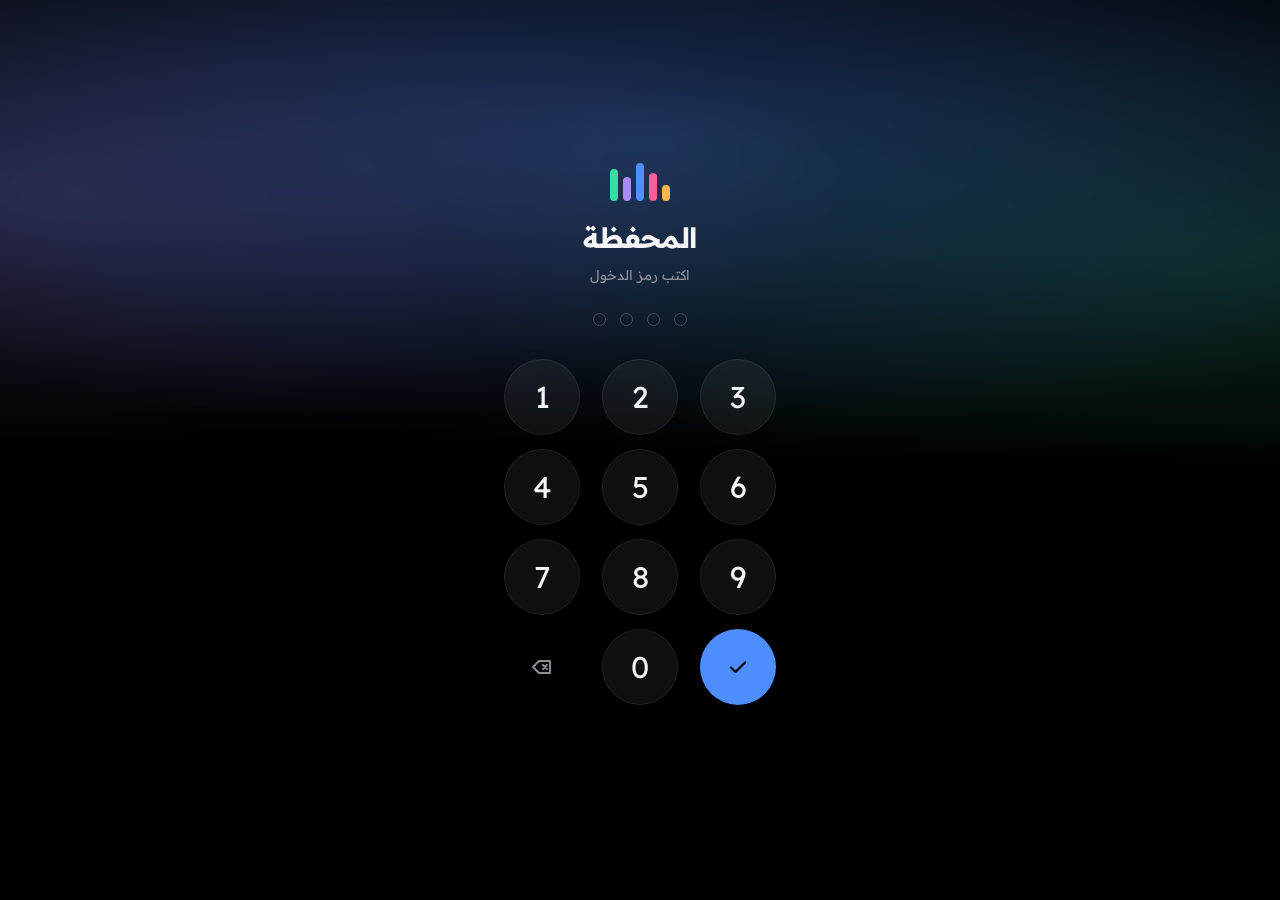
==== app.html @ b7cc4525 "Add files via upload" ====
<!DOCTYPE html>
<html lang="ar" dir="rtl"><head><meta charset="utf-8"><meta name="referrer" content="no-referrer"><meta name="robots" content="noindex,nofollow"><!-- المحفظة v23.81 · الفتح السريع — الملف ده بيتعمل لوحده من WebApp.html -->
<script src="config.js"></script>
<script>
/* المحفظة — الفتح السريع (v23.81): الواجهة شغالة من صفحة الموبايل نفسها، والكلام مع Apps Script بقى طلبات POST للباب الجديد
   • google.script.run هنا = نفس الشكل اللي التطبيق بينادي بيه، بس الطلب بيروح لـ /exec ومعاه مفتاح الموبايل + تذكرة (أو الرمز عند الفتح)
   • الرمز بيتبعت مع bootstrap ومع كل فتح للقفل → تذكرة 12 ساعة في الذاكرة بس · المفتاح محفوظ في صفحة الموبايل (wallet.owner.kv)
   • الموبايل اتلغى ربطه / اتقفل / مفيش رمز → صفحة الموبايل بترجع للطريقة العادية (صفحة جوجل) */
(function () {
  'use strict';
  var EXEC = String(window.WALLET_EXEC || '').trim(), KEY = '';
  try { var kv = JSON.parse(localStorage.getItem('wallet.owner.kv') || '{}') || {}, dv = String(kv.dev || ''), ix = dv.indexOf('.'); KEY = ix > 0 ? dv.slice(ix + 1) : ''; } catch (e) {}
  // الصفحة دي بتشتغل لوحدها أو جوّه صفحة الموبايل بتاعتنا بس — جوّه صفحة حد تاني: مابتشتغلش
  try { if (window.top !== window && window.top.location.origin !== location.origin) throw 0; } catch (e) { try { window.stop(); } catch (x) {} location.replace('about:blank'); return; }
  var X = window.MOBX = { v: 1, exec: EXEC, tok: '', left: null }, gate = null, pp = '';
  window.HASPIN = true; window.MOB = { o: location.origin };
  // أي عطل في الطريق (نت · مهلة · رد مش مفهوم) = «النت فصل» عند التطبيق — بيعيد المحاولة بنفس رقم العملية (السيرفر مابيسجلهاش مرتين)
  function netErr() { return new Error('NetworkError: Failed to fetch'); }
  function tokOk() { var t = X.tok, i = t.indexOf('.'); return i > 0 && parseInt(t.slice(0, i), 36) > Date.now() + 30000; }
  function post(body, cb) {
    body.api = 1; body.dev = KEY;
    var ac = window.AbortController ? new AbortController() : null, done = 0, tm = setTimeout(function () { if (ac) try { ac.abort(); } catch (e) {} fin(null, netErr()); }, 150000);
    function fin(j, e) { if (done) return; done = 1; clearTimeout(tm); cb(j, e); }
    try {
      fetch(EXEC, { method: 'POST', headers: { 'Content-Type': 'text/plain;charset=utf-8' }, body: JSON.stringify(body), redirect: 'follow', credentials: 'omit', cache: 'no-store', signal: ac ? ac.signal : undefined })
        .then(function (r) { return r.text(); })
        .then(function (t) { var j = null; try { j = JSON.parse(t); } catch (e) {} if (j && typeof j === 'object') fin(j); else fin(null, netErr()); }, function () { fin(null, netErr()); });
    } catch (e) { fin(null, netErr()); }
  }
  function lockMsg(t) { var m = document.getElementById('lockMsg'); if (m) m.textContent = t; }
  // الربط اتلغى / الجهاز اتقفل / الرمز اتشال → الطريقة العادية (ومنها تربط تاني)
  function dead(j) { X.tok = ''; pp = ''; try { window.top.postMessage({ wp: 1, t: 'old', msg: String(j && j.msg || '') }, location.origin); } catch (e) {} }
  // التذكرة مابقتش مقبولة (الرمز اتغير من جهاز تاني) → القفل، والرمز يتأكد من السيرفر
  function auth(msg) { X.tok = ''; pp = ''; try { if (typeof window.b59Lock === 'function' && window.S) window.b59Lock(null, function () { lockMsg(msg || 'اكتب رمز الدخول'); }); } catch (e) {} }
  function login(pin) {
    pin = String(pin == null ? '' : pin); if (!pin) return Promise.resolve(); pp = pin;
    var p = new Promise(function (res) {
      post({ pin: pin }, function (j) {
        if (gate === p) gate = null;
        if (j && j.ok && j.tok) { X.tok = j.tok; pp = ''; }
        else if (j && j.code === 'PIN') auth('الرمز اتغير — اكتب الرمز الجديد');
        else if (j && (j.code === 'DEV' || j.code === 'LOCK' || j.code === 'NOPIN')) dead(j);
        res();   // مفيش نت: الرمز بيفضل في الذاكرة ونجرّب تاني مع أول طلب أو لما النت يرجع
      });
    });
    gate = p; return p;
  }
  X.login = login;
  function send(fn, args, ok0, fail0, again) {
    var ok = function (r) { setTimeout(function () { if (ok0) ok0(r); }, 0); }, fail = function (e) { setTimeout(function () { if (fail0) fail0(e); }, 0); };
    if (again) { ok = ok0; fail = fail0; }
    if (fn === 'prewarm' && !tokOk()) { post({ a: 'warm' }, function (j) { if (j && !j.ok && (j.code === 'DEV' || j.code === 'LOCK' || j.code === 'NOPIN')) dead(j); ok({ ok: true }); }); return; }   // وانت بتكتب الرمز: السيرفر بيجهّز (من غير ما يرجّع بيانات)
    var body = { fn: fn, args: args }, boot = fn === 'bootstrap', rel = null, gp = null;
    if (boot) {
      var pin = String(args[0] == null ? '' : args[0]); if (!pin) { ok({ ok: false, locked: true }); return; }
      body.pin = pin; gp = new Promise(function (res) { rel = res; }); gate = gp;
    } else if (!tokOk()) {
      if (gate && !again) { gate.then(function () { send(fn, args, ok, fail, 1); }); return; }        // الدخول لسه رايح — استنى تذكرته
      if (pp && !again) { login(pp).then(function () { send(fn, args, ok, fail, 1); }); return; }     // دخول ماكملش (نت) — نجرّبه تاني الأول
      fail(netErr()); return;
    } else body.tok = X.tok;
    post(body, function (j, err) {
      if (j && j.tok) X.tok = j.tok;
      if (boot) { if (gate === gp) gate = null; if (j && j.ok) pp = ''; rel(); }
      if (!j) { fail(err || netErr()); return; }
      if (j.ok) { ok(j.r === undefined ? null : j.r); return; }
      var c = j.code, m = String(j.msg || '');
      if (c === 'PIN') {
        X.left = j.left; ok({ ok: false, locked: true });
        if (j.left <= 2) setTimeout(function () { lockMsg('الرمز غلط — فاضل ' + (j.left === 1 ? 'محاولة واحدة' : 'محاولتين') + ' وبعدها الموبايل ده يتقفل'); }, 30);
        return;
      }
      if (c === 'AUTH') {
        if (pp && !again) { X.tok = ''; login(pp).then(function () { send(fn, args, ok, fail, 1); }); return; }
        fail(new Error(m || 'اكتب رمز الدخول')); auth(m); return;
      }
      if (c === 'DEV' || c === 'LOCK' || c === 'NOPIN') { if (boot) ok({ ok: false, msg: m }); else fail(new Error(m)); dead(j); return; }
      fail(new Error(m || 'خطأ'));   // FN · EXC
    });
  }
  window.addEventListener('online', function () { if (pp && !gate && !tokOk()) login(pp); });
  function runner() {
    var s = null, f = null, o;
    o = new Proxy({}, { get: function (t, k) {
      if (k === 'withSuccessHandler') return function (h) { s = h; return o; };
      if (k === 'withFailureHandler') return function (h) { f = h; return o; };
      if (k === 'withUserObject') return function () { return o; };
      if (typeof k !== 'string') return undefined;
      return function () { send(k, Array.prototype.slice.call(arguments), s, f); };
    } });
    return o;
  }
  var nop = function () {};
  window.google = { script: { url: { getLocation: function (cb) { try { cb({ parameter: {}, parameters: {}, hash: '' }); } catch (e) {} } }, host: { close: nop, setHeight: nop, setWidth: nop }, history: { push: nop, replace: nop, setChangeHandler: nop } } };
  Object.defineProperty(window.google.script, 'run', { get: runner });
})();
</script>
<meta name="viewport" content="width=device-width,initial-scale=1,viewport-fit=cover,user-scalable=no"><meta name="apple-mobile-web-app-capable" content="yes"><meta name="theme-color" content="#000000"><link rel="preconnect" href="https://fonts.googleapis.com"><link rel="preconnect" href="https://fonts.gstatic.com" crossorigin><link rel="stylesheet" href="https://fonts.googleapis.com/css2?family=Readex+Pro:wght@300;400;500;600;700&display=swap"><script>/* ✔ v23.37: الغامق أساسي — الفاتح بس لو اخترته */(function(){var t="dark";try{if(localStorage.getItem("theme")==="light")t="light";}catch(e){}document.documentElement.setAttribute("data-t",t);})();</script>
<title>المحفظة</title>
<style>
:root{--bg:#f3f4f8;--card:#fff;--txt:#111827;--txt2:#6b7280;--sep:#e5e7eb;--field:#f9fafb;--fb:#e5e7eb;--pri:#4f46e5;--pri2:#7c3aed;--pri-bg:#eef2ff;--green:#16a34a;--green-bg:#ecfdf5;--red:#dc2626;--red-bg:#fef2f2;--amber:#d97706;--amber-bg:#fffbeb;--blue:#2563eb;--blue-bg:#eff6ff;--teal:#0d9488;--teal-bg:#f0fdfa;--sh:0 6px 20px rgba(17,24,39,.06);--r:18px}
@media(prefers-color-scheme:dark){:root:not([data-t=light]){--bg:#0f1117;--card:#181b25;--txt:#f3f4f6;--txt2:#9ca3af;--sep:#262a36;--field:#1f2330;--fb:#2b3040;--pri-bg:#23244a;--green-bg:#0f2a1e;--red-bg:#2d1518;--amber-bg:#2b2211;--blue-bg:#122036;--teal-bg:#0f2a27;--sh:0 8px 24px rgba(0,0,0,.35)}}
:root[data-t=dark]{--bg:#0f1117;--card:#181b25;--txt:#f3f4f6;--txt2:#9ca3af;--sep:#262a36;--field:#1f2330;--fb:#2b3040;--pri-bg:#23244a;--green-bg:#0f2a1e;--red-bg:#2d1518;--amber-bg:#2b2211;--blue-bg:#122036;--teal-bg:#0f2a27;--sh:0 8px 24px rgba(0,0,0,.35)}
*{box-sizing:border-box;-webkit-tap-highlight-color:transparent}
html,body{margin:0;background:var(--bg);color:var(--txt);font-family:-apple-system,"SF Pro Text","Segoe UI","Noto Sans Arabic",Roboto,system-ui,sans-serif;font-size:15px;line-height:1.5}
body{padding-bottom:calc(84px + env(safe-area-inset-bottom))}
.hd{position:sticky;top:0;z-index:20;background:var(--bg);padding:calc(10px + env(safe-area-inset-top)) 16px 8px;display:flex;align-items:center;justify-content:space-between}
.hd h1{font-size:19px;margin:0;font-weight:800}
.hd .ic{width:38px;height:38px;border-radius:12px;background:var(--card);box-shadow:var(--sh);border:none;font-size:18px;display:flex;align-items:center;justify-content:center;color:var(--txt);position:relative}
.badge{position:absolute;top:-4px;left:-4px;background:var(--red);color:#fff;font-size:10px;font-weight:700;border-radius:9px;padding:1px 5px;min-width:16px;text-align:center}
.pg{display:none;padding:0 14px}.pg.on{display:block}
.card{background:var(--card);border-radius:var(--r);padding:14px;margin-bottom:12px;box-shadow:var(--sh)}
.ct{font-weight:800;font-size:14px;margin:0 0 10px;display:flex;align-items:center;justify-content:space-between;gap:8px}
.hero{background:linear-gradient(135deg,#4f46e5,#7c3aed 60%,#9333ea);color:#fff;border-radius:22px;padding:18px 16px;margin-bottom:12px;box-shadow:0 12px 30px rgba(79,70,229,.32);position:relative;overflow:hidden}
.hero:after{content:"";position:absolute;inset:auto -40px -60px auto;width:180px;height:180px;border-radius:50%;background:rgba(255,255,255,.08)}
.hero .l{font-size:12px;opacity:.85}.hero .v{font-size:30px;font-weight:900;letter-spacing:-.5px;direction:ltr;text-align:right;margin:2px 0 8px}
.hero .grid{display:grid;grid-template-columns:1fr 1fr;gap:8px}.hero .g{background:rgba(255,255,255,.14);border-radius:14px;padding:8px 10px}.hero .g b{display:block;font-size:15px;direction:ltr;text-align:right}
.hero.g2{background:linear-gradient(135deg,#0d9488,#0891b2)}.hero.g3{background:linear-gradient(135deg,#ea580c,#db2777)}.hero.g4{background:linear-gradient(135deg,#2563eb,#4f46e5)}
.stats{display:grid;grid-template-columns:1fr 1fr;gap:10px;margin-bottom:12px}.stats.c3{grid-template-columns:1fr 1fr 1fr}
.st{background:var(--card);border-radius:16px;padding:12px;box-shadow:var(--sh)}.st .l{font-size:11px;color:var(--txt2)}.st .v{font-size:18px;font-weight:800;direction:ltr;text-align:right;margin-top:2px}
.item{display:flex;align-items:center;gap:11px;padding:10px 0;border-bottom:1px solid var(--sep)}.item:last-child{border-bottom:none}
.ico{width:40px;height:40px;border-radius:13px;display:flex;align-items:center;justify-content:center;font-size:18px;flex:none;background:var(--field)}
.info{flex:1;min-width:0}.n{font-weight:700;font-size:14px;white-space:nowrap;overflow:hidden;text-overflow:ellipsis}.m{font-size:12px;color:var(--txt2);white-space:nowrap;overflow:hidden;text-overflow:ellipsis}
.amt{font-weight:800;direction:ltr;text-align:right;white-space:nowrap}.inc{color:var(--green)}.exp{color:var(--red)}.mut{color:var(--txt2)}
.chip{display:inline-flex;align-items:center;gap:4px;padding:5px 11px;border-radius:999px;background:var(--field);font-size:12.5px;font-weight:600;border:1.5px solid transparent;margin:0 0 6px 6px;cursor:pointer;color:var(--txt);white-space:nowrap}.chip.on{background:var(--pri-bg);border-color:var(--pri);color:var(--pri)}
.prog{height:9px;background:var(--field);border-radius:6px;overflow:hidden;margin:7px 0}.prog i{display:block;height:100%;background:linear-gradient(90deg,#4f46e5,#7c3aed);border-radius:6px;transition:width .4s}.prog i.r{background:linear-gradient(90deg,#f59e0b,#dc2626)}.prog i.g{background:linear-gradient(90deg,#10b981,#059669)}
.btn{width:100%;padding:13px;border:none;border-radius:14px;background:var(--pri);color:#fff;font-weight:700;font-size:15px;font-family:inherit;cursor:pointer;margin-top:6px}.btn:disabled{opacity:.55}
.btn.g{background:var(--green)}.btn.r{background:var(--red)}.btn.o{background:var(--amber)}.btn.b{background:var(--blue)}.btn.gh{background:var(--field);color:var(--txt)}.btn.sm{width:auto;padding:8px 13px;font-size:13px;border-radius:11px;margin:0}
.seg{display:flex;background:var(--field);border-radius:13px;padding:3px;margin-bottom:10px}.seg>div{flex:1;text-align:center;padding:8px 4px;border-radius:11px;font-size:13px;font-weight:700;color:var(--txt2);cursor:pointer}.seg>div.on{background:var(--card);color:var(--pri);box-shadow:0 2px 8px rgba(0,0,0,.08)}
.fg{margin-bottom:11px}.fg label{display:block;font-size:12px;color:var(--txt2);margin-bottom:5px;font-weight:600}
input,select,textarea{width:100%;padding:12px;border:1.5px solid var(--fb);border-radius:13px;background:var(--field);color:var(--txt);font-size:15px;font-family:inherit;outline:none}input:focus,select:focus{border-color:var(--pri)}
input[type=number],input[data-num]{direction:ltr;text-align:right}.row2{display:grid;grid-template-columns:1fr 1fr;gap:8px}
.rpbtn{margin:0 0 12px}.rpo,.fg label.rpo{display:flex;align-items:center;gap:10px;padding:10px 0;margin:0;border-bottom:1px solid var(--sep);cursor:pointer;font-size:14px;font-weight:500;color:var(--txt)}.rpo input{width:20px;height:20px;padding:0;margin:0;border:none;flex:none;accent-color:var(--pri)}.rpo b{flex:1;font-weight:600}.rpo .mini{flex:none}
.mini{font-size:12px;color:var(--txt2)}.warn{background:var(--amber-bg);color:var(--amber);border-radius:12px;padding:9px 11px;font-size:13px}.ok{background:var(--green-bg);color:var(--green);border-radius:12px;padding:9px 11px;font-size:13px}
.nav{position:fixed;bottom:0;left:0;right:0;background:var(--card);border-top:1px solid var(--sep);display:flex;padding:6px 4px calc(6px + env(safe-area-inset-bottom));z-index:30}
.nav div{flex:1;text-align:center;font-size:10.5px;color:var(--txt2);cursor:pointer;padding:4px 0}.nav div b{display:block;font-size:20px;font-weight:400;margin-bottom:1px;filter:grayscale(1);opacity:.6}.nav div.on{color:var(--pri);font-weight:700}.nav div.on b{filter:none;opacity:1}
.fab{position:fixed;bottom:calc(76px + env(safe-area-inset-bottom));left:18px;width:56px;height:56px;border-radius:20px;background:linear-gradient(135deg,#4f46e5,#7c3aed);color:#fff;font-size:30px;border:none;box-shadow:0 10px 24px rgba(79,70,229,.4);z-index:31;cursor:pointer}
#mb{position:fixed;inset:0;background:rgba(0,0,0,.45);z-index:40;display:none;align-items:flex-end}#mb.on{display:flex}
#md{background:var(--card);width:100%;max-height:92vh;overflow:auto;border-radius:24px 24px 0 0;padding:14px 16px calc(20px + env(safe-area-inset-bottom));animation:up .22s ease}
@keyframes up{from{transform:translateY(40px);opacity:0}to{transform:none;opacity:1}}
.mh{display:flex;align-items:center;justify-content:space-between;margin-bottom:12px}.mh h3{margin:0;font-size:17px}.x{border:none;background:var(--field);width:34px;height:34px;border-radius:12px;font-size:20px;color:var(--txt2);cursor:pointer}
#toast{position:fixed;top:calc(12px + env(safe-area-inset-top));left:50%;transform:translateX(-50%);background:#111827;color:#fff;padding:10px 16px;border-radius:14px;font-size:13.5px;z-index:60;display:none;max-width:92%;box-shadow:0 8px 24px rgba(0,0,0,.3)}#toast.e{background:var(--red)}
.loader{padding:40px;text-align:center;color:var(--txt2)}.spin{width:30px;height:30px;border:3px solid var(--sep);border-top-color:var(--pri);border-radius:50%;animation:sp .8s linear infinite;margin:auto}@keyframes sp{to{transform:rotate(360deg)}}
.tb{width:100%;font-size:13px;border-collapse:collapse}.tb td{padding:6px 4px;border-bottom:1px solid var(--sep)}.tb td:last-child{text-align:left;direction:ltr;font-weight:700}
.cv{position:relative;height:190px}
#lock{position:fixed;inset:0;background:linear-gradient(160deg,#4f46e5,#7c3aed);display:flex;align-items:center;justify-content:center;z-index:100;color:#fff;text-align:center}
#lock input{width:170px;text-align:center;font-size:26px;letter-spacing:8px;background:rgba(255,255,255,.15);color:#fff;border:none}
.tabs{display:flex;gap:6px;overflow-x:auto;margin-bottom:10px;padding-bottom:2px}.tabs::-webkit-scrollbar{display:none}
.pill{font-size:11px;padding:2px 8px;border-radius:999px;background:var(--field);color:var(--txt2);font-weight:700}.pill.g{background:var(--green-bg);color:var(--green)}.pill.r{background:var(--red-bg);color:var(--red)}.pill.a{background:var(--amber-bg);color:var(--amber)}.pill.b{background:var(--blue-bg);color:var(--blue)}
.acc-strip{display:flex;gap:10px;overflow-x:auto;padding-bottom:4px;margin-bottom:12px}.acc-strip::-webkit-scrollbar{display:none}
.acc{flex:none;width:150px;border-radius:16px;padding:12px;color:#fff;box-shadow:var(--sh)}.acc .n{font-size:12px;opacity:.9;font-weight:600}.acc .v{font-size:17px;font-weight:800;direction:ltr;text-align:right;margin-top:6px}
.hbtn{display:inline-flex;align-items:center;justify-content:center;width:19px;height:19px;border-radius:50%;background:var(--field);color:var(--pri);font-size:12px;font-weight:800;cursor:pointer;margin-inline-start:6px;vertical-align:middle;flex:none}

/* ═══ ✔ v22.7: شاشة التسجيل السريع — أسلوب iOS ═══ */
#qs{position:fixed;inset:0;z-index:35;display:none;flex-direction:column;background:var(--bg)}
#qs.on{display:flex;animation:up .22s ease}
.qh{display:flex;align-items:center;justify-content:space-between;padding:calc(10px + env(safe-area-inset-top)) 14px 6px}
.qh h3{font-size:17px;font-weight:800;margin:0}
.qx{width:40px;height:40px;border-radius:50%;background:var(--card);border:none;font-size:22px;line-height:1;color:var(--txt);cursor:pointer}
.qt{padding:9px 15px;border-radius:20px;background:var(--card);border:none;font-weight:700;font-size:14px;color:var(--txt);cursor:pointer}
.qseg{display:flex;background:var(--card);border-radius:13px;padding:3px;margin:6px 14px 0}
.qseg div{flex:1;text-align:center;padding:9px 0;border-radius:10px;font-weight:700;font-size:15px;color:var(--txt2);cursor:pointer;transition:all .15s}
.qseg div.on{background:var(--field);color:var(--txt);box-shadow:0 1px 5px rgba(0,0,0,.14)}
.qamt{display:flex;align-items:center;justify-content:space-between;gap:10px;padding:16px 18px 12px;direction:ltr;border-bottom:1px solid var(--sep)}
.qamt .n{font-size:50px;font-weight:800;letter-spacing:-1.5px;font-variant-numeric:tabular-nums;line-height:1.1;overflow:hidden;white-space:nowrap;text-overflow:ellipsis}
.qamt .cur{padding:7px 14px;border-radius:16px;background:var(--card);font-weight:800;font-size:14px;color:var(--txt2);flex:none}
.qbody{flex:1;overflow:auto;padding:0 14px 12px;-webkit-overflow-scrolling:touch}
.qgl{font-size:13px;color:var(--txt2);margin:16px 6px 7px;font-weight:600}
.qgrp{background:var(--card);border-radius:14px;overflow:hidden}
.qrow{display:flex;align-items:center;gap:12px;padding:12px 14px;border-bottom:1px solid var(--sep);cursor:pointer;min-height:50px}
.qrow:last-child{border-bottom:none}.qrow:active{background:var(--field)}
.qi{width:32px;height:32px;border-radius:9px;display:flex;align-items:center;justify-content:center;font-size:16px;flex:none;color:#fff}
.ql{flex:1;font-weight:600;font-size:15.5px}
.qv{color:var(--txt2);font-weight:600;font-size:15px;max-width:55%;overflow:hidden;text-overflow:ellipsis;white-space:nowrap}
.qv.req{color:var(--red)}
.qc{color:var(--txt2);font-size:20px;line-height:1;flex:none}
.qtg{display:flex;background:var(--field);border-radius:9px;padding:2px}
.qtg span{padding:6px 12px;border-radius:7px;font-size:13.5px;font-weight:700;color:var(--txt2);cursor:pointer}
.qtg span.on{background:var(--card);color:var(--txt);box-shadow:0 1px 3px rgba(0,0,0,.12)}
.qnote{flex:1;border:none;background:transparent;font-size:15.5px;color:var(--txt);padding:0;outline:none;font-family:inherit}
.qkp{background:var(--card);border-radius:22px 22px 0 0;padding:6px 0 calc(4px + env(safe-area-inset-bottom));box-shadow:0 -4px 22px rgba(0,0,0,.13);flex:none}
.qkp .hd{width:38px;height:5px;border-radius:3px;background:var(--sep);margin:2px auto 6px;cursor:pointer}
.qkg{display:grid;grid-template-columns:repeat(3,1fr)}
.qkg button{border:none;background:transparent;font-size:27px;font-weight:600;color:var(--txt);padding:12px 0;border-top:1px solid var(--sep);cursor:pointer;font-family:inherit;-webkit-tap-highlight-color:transparent}
.qkg button:not(:nth-child(3n)){border-left:1px solid var(--sep)}
.qkg button:active{background:var(--field)}
.qkp.min .qkg{display:none}
.qsave{display:block;margin:4px 14px 8px;width:calc(100% - 28px);padding:14px;border-radius:14px;border:none;font-size:17px;font-weight:800;color:#fff;background:var(--pri);cursor:pointer;font-family:inherit}
.qsave:disabled{opacity:.38}
#qp{position:absolute;inset:0;background:rgba(0,0,0,.42);display:none;align-items:flex-end;z-index:3}
#qp.on{display:flex}
#qpi{background:var(--bg);width:100%;max-height:82vh;overflow:auto;border-radius:22px 22px 0 0;padding:8px 14px calc(16px + env(safe-area-inset-bottom));animation:up .2s ease}
#qpi .hd{width:38px;height:5px;border-radius:3px;background:var(--sep);margin:4px auto 10px}
.qph{display:flex;align-items:center;justify-content:space-between;margin-bottom:10px}.qph b{font-size:17px}
.qsr{width:100%;box-sizing:border-box;padding:11px 14px;border-radius:12px;border:none;background:var(--card);font-size:15px;color:var(--txt);margin-bottom:10px;font-family:inherit}
.qok{color:var(--pri);font-weight:800;font-size:18px}
.qsub{display:grid;grid-template-columns:repeat(auto-fill,minmax(105px,1fr));gap:7px;padding:10px 12px 12px;background:var(--field)}
.qsub span{padding:10px 6px;border-radius:11px;background:var(--card);text-align:center;font-size:13.5px;font-weight:600;cursor:pointer;line-height:1.3}
.qsub span.on{outline:2px solid var(--pri);color:var(--pri)}
.qbig{display:flex;align-items:center;justify-content:center;gap:10px;width:100%;padding:17px;border-radius:18px;border:none;background:linear-gradient(135deg,var(--pri),var(--pri2));color:#fff;font-size:17px;font-weight:800;margin-bottom:12px;box-shadow:0 8px 22px rgba(79,70,229,.32);cursor:pointer;font-family:inherit}
.qbig b{font-size:24px;line-height:1}
.qmini{display:flex;gap:8px;margin:-4px 0 12px}
.qmini button{flex:1;padding:10px;border-radius:13px;border:none;background:var(--card);color:var(--txt);font-weight:700;font-size:13.5px;box-shadow:var(--sh);cursor:pointer;font-family:inherit}

/* ═══ ✔ v23: نظام بصري واحد ═══ */
.hero,.hero.g2,.hero.g3,.hero.g4{background:linear-gradient(150deg,#4338ca,#5b4fd8);box-shadow:0 10px 26px rgba(67,56,202,.25)}
.hero:after{display:none}
.hero .v{font-size:32px;font-weight:800}
.si{display:block}
.nav div b{filter:none;opacity:1;display:flex;justify-content:center;margin-bottom:2px;color:var(--txt2)}
.nav div.on b{color:var(--pri)}
.hd .ic,.ic{color:var(--txt)}
.hd .icp{background:var(--pri);color:#fff}
.qbig{background:var(--pri);box-shadow:none;font-size:16px}
.qbig .si{width:20px;height:20px}
.qa button b{display:flex;justify-content:center;color:var(--pri);margin-bottom:4px}
.acc-grid{display:grid;grid-template-columns:1fr 1fr;gap:8px;margin-bottom:14px}
.acar{display:flex;gap:8px;overflow-x:auto;scroll-snap-type:x mandatory;-webkit-overflow-scrolling:touch;scrollbar-width:none;margin:0 -16px 6px;padding:2px 16px 8px;scroll-padding:0 16px;overscroll-behavior-x:contain}.acar::-webkit-scrollbar{display:none}
.acar .acc2{flex:0 0 calc((100% - 8px) * .46);scroll-snap-align:start;border-top:3px solid var(--ac,var(--pri))}
.abar{position:relative;height:3px;width:56px;margin:0 auto 14px;border-radius:2px;background:var(--sep);overflow:hidden}.abar i{position:absolute;top:0;height:100%;border-radius:2px;background:var(--pri);width:30%;right:0;transition:right .08s linear}
.aor{display:flex;align-items:center;gap:8px;padding:8px 6px;border-bottom:1px solid var(--sep);background:var(--card);border-radius:10px;transition:background .2s}.aor i{flex:none;width:9px;height:9px;border-radius:50%}.aon{flex:1;font-weight:600;font-size:13.5px;min-width:0}.aoh{cursor:grab;font-size:20px;padding:4px 8px;color:var(--txt2);touch-action:none;user-select:none}.aor.aod{background:var(--pri-bg);box-shadow:var(--sh);position:relative;z-index:2}.aor.aof{background:var(--pri-bg)}
.acc2{background:var(--card);border-radius:16px;padding:11px 12px;box-shadow:var(--sh);cursor:pointer;min-width:0}
.acc2 .an{display:flex;align-items:center;gap:6px;font-size:12.5px;font-weight:600;color:var(--txt2);white-space:nowrap;overflow:hidden;text-overflow:ellipsis}
.acc2 .an i{flex:none;width:8px;height:8px;border-radius:50%;background:var(--ac,var(--pri))}
.acc2 .av{font-size:18px;font-weight:800;direction:ltr;text-align:right;margin:4px 0 2px;font-variant-numeric:tabular-nums}
.acc2 .am{font-size:11.5px;color:var(--txt2);white-space:nowrap;overflow:hidden;text-overflow:ellipsis}
details.more{background:var(--card);border-radius:var(--r);padding:12px 14px;margin:-2px 0 12px;box-shadow:var(--sh)}
details.more>summary{cursor:pointer;font-weight:700;font-size:13.5px;color:var(--pri);list-style:none}
details.more>summary::-webkit-details-marker{display:none}
details.more>summary:after{content:'⌄';float:left;transition:transform .15s}
details.more[open]>summary:after{transform:rotate(180deg)}
.pg{padding-bottom:calc(84px + env(safe-area-inset-bottom))}

/* ═══ ✔ v23: تقرير التحليلات ═══ */
.anseg{position:sticky;top:calc(env(safe-area-inset-top) + 58px);z-index:6;margin:0 0 12px;box-shadow:var(--sh)}
.mrow{display:grid;grid-template-columns:62px 1fr auto;gap:10px;align-items:center;padding:9px 0;border-bottom:1px solid var(--sep)}
.mrow:last-child{border-bottom:none}
.mrl{font-size:12.5px;font-weight:700;color:var(--txt2)}
.mrb{display:flex;flex-direction:column;gap:3px}.mrb i{display:block;height:6px;border-radius:3px;min-width:2px}
.mbi{background:var(--green)}.mbe{background:var(--red)}
.mrv{display:flex;flex-direction:column;align-items:flex-end;font-size:11.5px;font-variant-numeric:tabular-nums;direction:ltr;line-height:1.35}
.mrv b{font-size:13px}
:root{--rp-other:#9ca3af}
.rpsum .rpnet{display:flex;justify-content:space-between;align-items:flex-end;gap:10px;margin-top:6px}
.rpsum .l{font-size:12.5px;color:var(--txt2);font-weight:600}
.rpsum .v{font-size:30px;font-weight:800;letter-spacing:-.5px;direction:ltr;text-align:right;font-variant-numeric:tabular-nums}
.rpcmp{text-align:left;display:flex;flex-direction:column;align-items:flex-end;gap:4px}
.rpcard .ct{margin-bottom:4px}
.rpsec{padding-top:6px}.rpsec+.rpsec{margin-top:10px;border-top:1px solid var(--sep);padding-top:14px}
.rph{display:flex;justify-content:space-between;align-items:center;margin-bottom:10px}
.rpt{font-size:16px;font-weight:800}
.rpv{display:flex;align-items:center;gap:8px}.rpv b{font-size:18px;font-variant-numeric:tabular-nums;direction:ltr}
.rpbar{display:flex;gap:2px;height:10px;border-radius:5px;overflow:hidden;margin:0 0 6px;background:var(--field)}
.rpbar i{display:block;min-width:3px}
.rprow{display:flex;align-items:center;gap:10px;width:100%;padding:11px 2px;background:none;border:none;border-bottom:1px solid var(--sep);font-family:inherit;color:var(--txt);text-align:right;cursor:pointer}
.rprow:last-child{border-bottom:none}.rprow:active{background:var(--field)}
.rpd{flex:none;width:10px;height:10px;border-radius:50%;display:inline-block}
.rpn{flex:1;min-width:0;font-size:14.5px;font-weight:600;white-space:nowrap;overflow:hidden;text-overflow:ellipsis}
.rpic{margin-left:6px}
.rps{font-size:12px;color:var(--txt2);font-weight:600;margin-right:6px}
.rpa{font-size:14.5px;font-weight:700;font-variant-numeric:tabular-nums;direction:ltr}
.rpc{unicode-bidi:isolate;flex:none;min-width:54px;text-align:center;font-size:11.5px;font-weight:700;padding:3px 6px;border-radius:7px;direction:ltr;font-variant-numeric:tabular-nums}
.rpc.g{background:var(--green-bg);color:var(--green)}.rpc.r{background:var(--red-bg);color:var(--red)}.rpc.n{background:var(--field);color:var(--txt2)}
.rpgo{flex:none;color:var(--txt2);font-size:18px;line-height:1}
.rpleg{display:flex;align-items:center;gap:8px;font-size:13px;padding:4px 0}.rpleg span:first-of-type{flex:1}.rpleg b{font-variant-numeric:tabular-nums}
.acard{background:var(--card);border-radius:18px;padding:13px 14px;margin-bottom:10px;box-shadow:var(--sh);cursor:pointer;transition:transform .12s}
.acard:active{transform:scale(.985)}
.ah{display:flex;justify-content:space-between;align-items:flex-start;gap:10px}
.aname{display:flex;gap:10px;align-items:center;min-width:0}
.aico{width:38px;height:38px;border-radius:12px;background:var(--field);display:flex;align-items:center;justify-content:center;font-size:18px;flex:none}
.aname b{font-size:14.5px;display:block;white-space:nowrap;overflow:hidden;text-overflow:ellipsis}
.aval{font-size:17px;font-weight:800;direction:ltr}
.abar{position:relative;height:6px;background:var(--field);border-radius:4px;margin:11px 0 6px}
.abar i{display:block;height:100%;border-radius:4px;background:linear-gradient(90deg,#4f46e5,#7c3aed)}
.abar span{position:absolute;left:0;top:9px;font-size:10.5px}
.amet{display:grid;grid-template-columns:1fr 1fr 1fr 1fr;gap:6px;margin-top:14px;padding-top:10px;border-top:1px solid var(--sep)}
.amet>div{text-align:center}
.amet span{display:block;font-size:10px;margin-bottom:2px}
.amet b{font-size:12.5px;direction:ltr;display:block}
@media(max-width:380px){.amet{grid-template-columns:1fr 1fr}}
.qa{display:grid;grid-template-columns:repeat(4,1fr);gap:8px;margin-bottom:12px}.qa button{background:var(--card);border:none;border-radius:16px;padding:10px 4px;box-shadow:var(--sh);font-family:inherit;color:var(--txt);font-size:11.5px;font-weight:700;cursor:pointer}.qa button b{display:block;font-size:22px;margin-bottom:3px;font-weight:400}
.bxc{padding:16px 14px 6px}.bxh{display:flex;align-items:center;justify-content:space-between;margin-bottom:6px}.bxh-t{font-weight:800;font-size:16px}.bxh-s{font-size:12px;color:var(--txt2);margin-top:1px}.bxh-n{min-width:26px;height:26px;padding:0 8px;border-radius:13px;background:var(--pri);color:#fff;font-weight:800;font-size:13px;display:flex;align-items:center;justify-content:center}
.bx{padding:14px 0 12px;border-top:1px solid var(--sep)}.bx:first-of-type{border-top:none}.bxh+.bx{border-top:none}
.bx-top{display:flex;gap:12px;align-items:flex-start}.bx-ic{flex:none;width:42px;height:42px;border-radius:14px;display:flex;align-items:center;justify-content:center}.bx-ic.in{background:var(--green-bg);color:var(--green)}.bx-ic.out{background:var(--red-bg);color:var(--red)}
.bx-main{flex:1;min-width:0}.bx-l{font-size:12px;color:var(--txt2);font-weight:600}.bx-n{text-align:right;unicode-bidi:plaintext;font-weight:800;font-size:15.5px;line-height:1.35;margin-top:1px;display:-webkit-box;-webkit-line-clamp:2;-webkit-box-orient:vertical;overflow:hidden}.bx-m{font-size:12px;color:var(--txt2);margin-top:3px}
.bx-a{flex:none;font-weight:800;font-size:19px;direction:ltr;white-space:nowrap;padding-top:2px}.bx-a small{font-size:12px;font-weight:700;margin-left:2px;opacity:.75}
.bx-x{margin:10px 0 0;font-size:12px;color:var(--amber);background:var(--amber-bg);border-radius:10px;padding:7px 10px}
/* ✔ v23.52: الرسالة دي نسخة من رسالة اتسجلت — تحذير واضح */
.bx-dup{display:flex;gap:9px;align-items:flex-start;margin:10px 0 0;font-size:12.5px;line-height:1.55;color:var(--red);background:var(--red-bg);border-radius:12px;padding:9px 11px}
.bx-dup svg{flex:none;margin-top:2px}.bx-dup b{font-weight:800}.bx-dup span{color:var(--txt)}
.bx-dbl{display:flex;align-items:center;gap:10px;width:100%;margin:2px 0 10px;padding:11px 12px;border-radius:14px;border:1.5px solid var(--red);background:var(--red-bg);color:var(--txt);font-family:inherit;font-size:13px;font-weight:700;text-align:right;cursor:pointer}
.bx-dbl svg{flex:none;color:var(--red)}.bx-dbl i{margin-inline-start:auto;font-style:normal;color:var(--txt2)}
.dbl-it{padding:12px 0;border-bottom:1px solid var(--sep)}.dbl-it:last-child{border-bottom:0}
.dbl-h{display:flex;justify-content:space-between;gap:8px;font-weight:800;font-size:15px}.dbl-h b{font-family:var(--iv-n);direction:ltr;unicode-bidi:isolate}
.dbl-r{display:flex;gap:8px;align-items:baseline;font-size:12.5px;color:var(--txt2);margin-top:5px}.dbl-r em{font-style:normal;font-weight:700;color:var(--txt);min-width:44px}
.dbl-b{display:flex;gap:6px;margin-top:9px;flex-wrap:wrap}.dbl-b .btn{margin:0;flex:1;min-width:120px}
.bx-q{font-size:13px;font-weight:700;margin:14px 0 8px}
.bx-o{display:grid;grid-template-columns:repeat(auto-fit,minmax(96px,1fr));gap:8px}
.bxo{display:flex;flex-direction:column;align-items:flex-start;gap:2px;padding:11px 11px 10px;border-radius:14px;border:1.5px solid var(--fb);background:var(--field);color:var(--txt);font-family:inherit;text-align:right;cursor:pointer;min-height:76px;transition:transform .08s,border-color .15s}
.bxo:active{transform:scale(.97)}.bxo i{color:var(--txt2);display:flex;margin-bottom:4px}.bxo b{font-size:14px;font-weight:800;line-height:1.25}.bxo span{font-size:11.5px;color:var(--txt2);line-height:1.3}
.bxo.pri{border-color:var(--pri);background:var(--pri-bg)}.bxo.pri i,.bxo.pri b{color:var(--pri)}
.bxo.busy{opacity:.5;pointer-events:none}
.bxo.last{grid-column:1/-1;flex-direction:row;align-items:center;gap:10px;min-height:0;padding:12px 13px}.bxo.last i{margin:0}.bxo.last span{margin-right:auto;font-size:12.5px;color:var(--pri);opacity:.85}
.bx-f{display:flex;align-items:center;justify-content:space-between;margin-top:10px;gap:8px}.bx-f span{font-size:11.5px;color:var(--txt2);display:flex;align-items:center;gap:4px}
.bx-skip{border:none;background:none;color:var(--txt2);font-family:inherit;font-size:12.5px;font-weight:600;padding:6px 2px;cursor:pointer}
.bx-more{font-size:12px;color:var(--txt2);text-align:center;padding:4px 0 10px}
.srtot{margin:2px 0 12px}.srtot .l{font-size:12px;color:var(--txt2)}.srtot .v{font-size:26px;font-weight:800;direction:ltr;text-align:right;font-variant-numeric:tabular-nums}
.srd{background:var(--field);border-radius:12px;padding:4px 12px 10px;margin:6px 0 4px}.srl{display:flex;justify-content:space-between;align-items:center;gap:10px;padding:9px 0;border-bottom:1px solid var(--sep);font-size:14px;font-weight:600}.srl:last-of-type{border-bottom:none}.srl .mini{font-weight:400}
.srm{padding:10px 0;border-bottom:1px solid var(--sep)}.srm:last-child{border-bottom:none}.srm-h{display:flex;justify-content:space-between;align-items:baseline;margin-bottom:6px}.srvs{display:flex;flex-wrap:wrap;gap:4px 12px;font-size:12.5px;font-weight:700;font-variant-numeric:tabular-nums}.srv{display:inline-flex;align-items:center;gap:5px;direction:ltr}
.gm-h,.gl-h{display:flex;justify-content:space-between;align-items:flex-start;gap:10px}.gm-n,.gl-n{font-weight:800;font-size:16px}.gm-m{text-align:left;flex:none}.gm-m .l{font-size:11px;color:var(--txt2)}.gm-m b{font-size:18px;direction:ltr;display:block}
.gm-t{display:flex;flex-direction:column;gap:6px;margin-top:10px}.gm-s{display:flex;align-items:center;gap:10px;padding:8px 10px;border-radius:11px;background:var(--field);font-size:13px}.gm-s b{flex:none;min-width:48px}.gm-s span:nth-child(2){flex:1}.gm-s.ok{background:var(--green-bg)}.gm-s.ok span:nth-child(2){color:var(--green);font-weight:700}.gm-s.due{background:var(--amber-bg)}.gm-s.due span:nth-child(2){color:var(--amber);font-weight:700}
.gm-a{display:flex;gap:6px;flex-wrap:wrap;margin-top:10px}
.gl-p{font-weight:800;font-size:15px;color:var(--pri);flex:none}.gl.rch{border:1.5px solid var(--green)}
.gl-r{display:flex;justify-content:space-between;align-items:baseline;padding:3px 0;font-size:13.5px}.gl-r b{font-variant-numeric:tabular-nums}.gl-r.big b{font-size:17px}
.gmt{display:grid;grid-template-columns:1fr 1fr;gap:7px}.gmo{display:flex;flex-direction:column;align-items:flex-start;gap:2px;padding:10px;border-radius:13px;border:1.5px solid var(--fb);background:var(--field);color:var(--txt);font-family:inherit;text-align:right;cursor:pointer}.gmo b{font-size:13.5px}.gmo span{font-size:11px;color:var(--txt2);line-height:1.35}.gmo.on{border-color:var(--pri);background:var(--pri-bg)}.gmo.on b{color:var(--pri)}
.gsrc{max-height:260px;overflow:auto;border:1.5px solid var(--fb);border-radius:13px;padding:4px 10px;background:var(--field)}.gsg{font-size:11.5px;color:var(--txt2);font-weight:700;margin:8px 0 2px}.fg label.gsi{display:flex;align-items:center;gap:10px;padding:9px 0;margin:0;font-size:14px;font-weight:500;color:var(--txt);cursor:pointer;border-bottom:1px solid var(--sep)}.fg label.gsi:last-child{border-bottom:none}.gsi input{width:20px;height:20px;padding:0;margin:0;border:none;flex:none;accent-color:var(--pri)}
.cdp{display:flex;gap:8px;overflow-x:auto;padding:2px 0 10px;margin-bottom:2px;scrollbar-width:none}.cdp::-webkit-scrollbar{display:none}.cdc{flex:none;display:flex;flex-direction:column;align-items:flex-start;gap:1px;padding:9px 14px;border-radius:14px;border:1.5px solid var(--fb);background:var(--card);color:var(--txt);font-family:inherit;cursor:pointer;min-width:110px;box-shadow:var(--sh)}.cdc b{font-size:13.5px;white-space:nowrap}.cdc span{font-size:12px;color:var(--txt2);direction:ltr}.cdc.on{border-color:var(--pri);background:var(--pri-bg)}.cdc.on b{color:var(--pri)}
.wim{display:flex;align-items:center;justify-content:space-between;gap:10px;padding:8px 0;border-bottom:1px solid var(--sep)}.wim>div{min-width:0}.wim select,.wim input{width:52%;flex:none;padding:9px 10px;font-size:14px}
.how{margin-top:5px;font-size:12px}.how summary{cursor:pointer;color:var(--pri);font-weight:600;list-style:none}.how summary::-webkit-details-marker{display:none}.how ol{margin:6px 0 2px;padding-inline-start:18px;line-height:1.75;color:var(--txt)}
.nwc{cursor:pointer;-webkit-tap-highlight-color:transparent}.hero .g.nwc:active,.nwc:active{opacity:.75}.nwi{font-size:10.5px;opacity:.75;margin-right:4px}.nwd{border:1px solid var(--sep);border-radius:12px;padding:8px 10px;margin-bottom:8px}.nwd summary{display:flex;justify-content:space-between;align-items:center;cursor:pointer;list-style:none;font-weight:700;font-size:13.5px}.nwd summary::-webkit-details-marker{display:none}.nwd summary b,.nwr b{direction:ltr;white-space:nowrap}.nwr{display:flex;justify-content:space-between;align-items:center;gap:8px;padding:6px 0;border-top:1px dashed var(--sep);font-size:13px}.nwr.sum{font-weight:800;border-top:1.5px solid var(--sep)}.nwr .neg{color:var(--red)}.nweq{background:var(--field);border-radius:12px;padding:6px 12px}.nweq .nwr:first-child{border-top:0}
.oldn{background:var(--amber-bg);border-radius:12px;padding:9px 11px;font-size:12.5px;line-height:1.7;margin:0 0 10px}.oldh{display:flex;align-items:center;gap:12px;padding:12px;border:1px solid var(--sep);border-radius:14px;margin-bottom:8px;cursor:pointer}.oldh span{font-size:24px}.oldh>div{flex:1}.oldh i{font-style:normal;color:var(--txt2);font-size:20px}.obb{display:flex;gap:6px;margin-bottom:10px}.obb .btn{flex:1}
.bkx{background:var(--field);border-radius:12px;padding:4px 12px;margin-top:8px}
.pcc .pcr{display:flex;align-items:center;gap:10px;padding:9px 2px;border-top:1px solid var(--sep);cursor:pointer}.pcc .pcr:first-of-type{border-top:0}.pcchip{display:inline-block;font-size:11px;padding:2px 8px;border-radius:10px;background:var(--field);color:var(--txt2);margin-top:2px}.pcchip.un{background:var(--amber-bg);color:var(--amber);font-weight:700}.lbch{display:flex;flex-wrap:wrap;gap:6px}
.flo.on{border-color:var(--pri);background:var(--pri-bg)}.qflow{margin:6px 0 10px;padding:10px 12px;border-radius:12px;background:var(--pri-bg);color:var(--pri);font-weight:700;font-size:13px;cursor:pointer}.qflow .mini{color:var(--txt2);font-weight:500;margin-top:2px}
.parow{border:1.5px solid var(--fb);border-radius:13px;padding:8px 10px 10px;margin-bottom:8px}.pah{display:flex;justify-content:space-between;align-items:center;margin-bottom:2px}.pah .x{width:30px;height:30px}.prehint{border:1.5px dashed #a78bfa}.paaf{flex-wrap:wrap}.paaf span{flex:1;text-align:center}
.cmq{margin-bottom:10px}.cmsel{background:var(--field);border-radius:10px}.cmchk{flex:none;width:22px;height:22px;border:2px solid var(--fb);border-radius:7px;display:inline-flex;align-items:center;justify-content:center;font-size:13px;font-weight:800;color:#fff;margin-left:8px;background:var(--card)}.cmchk.on{background:var(--pri);border-color:var(--pri)}
.cmbar{position:fixed;left:10px;right:10px;bottom:calc(74px + env(safe-area-inset-bottom));z-index:31;display:flex;align-items:center;gap:6px;background:linear-gradient(135deg,#4f46e5,#7c3aed);color:#fff;border-radius:16px;padding:9px 12px;box-shadow:0 8px 24px rgba(0,0,0,.25)}.cmbar .btn{width:auto;background:rgba(255,255,255,.18);color:#fff;border:0}.cmbar .btn.r{background:rgba(239,68,68,.85)}.cmbar .btn:disabled{opacity:.45}
.cmg{display:flex;justify-content:space-between;gap:8px;padding:3px 0;border-top:1px dashed var(--sep)}.cmerr{background:var(--red-bg,#fee2e2);color:var(--red);border-radius:12px;padding:9px 11px;font-size:13px;margin-bottom:8px;line-height:1.7}
.cmacts{display:flex;flex-wrap:wrap;gap:6px}.cmacts .btn{width:auto}.cmsp{padding:7px 0;border-bottom:1px solid var(--sep)}.cmsp .info{margin-bottom:4px}
.cgh{display:flex;align-items:center;gap:4px;margin:10px 0 2px;padding:6px 8px;border-radius:10px;background:var(--field);font-size:13px}
.cmi{background:var(--field);border-radius:10px;padding:9px 11px;font-size:12.5px;line-height:1.7;margin-bottom:10px}
/* ✔ v23.32: الكارت زي تطبيق البنك */
.cbCard{background:linear-gradient(150deg,var(--cc,#1e3a8a),#0f172a 115%);background:linear-gradient(150deg,color-mix(in srgb,var(--cc,#1e3a8a) 78%,#000),#0b1220 115%);color:#fff;border-radius:22px;padding:16px 16px 14px;margin-bottom:12px;box-shadow:0 12px 28px rgba(15,23,42,.28);position:relative;overflow:hidden}
.cbCard:before{content:'';position:absolute;inset:auto -40px -60px auto;width:180px;height:180px;border-radius:50%;background:rgba(255,255,255,.06)}
.cbTop{display:flex;justify-content:space-between;align-items:center;font-size:13.5px;margin-bottom:12px}.cbTop b{font-weight:700}.cbNo{direction:ltr;opacity:.8;letter-spacing:1px;font-size:12.5px}
.cbUse{display:flex;justify-content:space-between;align-items:center;gap:10px}.cbL{font-size:11.5px;opacity:.78;margin-bottom:2px}.cbV{font-size:28px;font-weight:800;direction:ltr;text-align:right;letter-spacing:-.3px;white-space:nowrap}.cbV small{font-size:12px;font-weight:600;opacity:.8}
.cbRing{width:64px;height:64px;flex:0 0 64px}
.cbRow{display:grid;grid-template-columns:1fr 1fr;gap:10px;margin-top:12px;padding-top:12px;border-top:1px solid rgba(255,255,255,.18)}.cbRow b{font-size:16px;direction:ltr;display:block;text-align:right}
.cbDue{padding:14px}.cbRow2{display:grid;grid-template-columns:1fr 1fr;gap:10px}.cbRow2 b{font-size:17px;direction:ltr;display:block;text-align:right}.cbL2{font-size:12px;color:var(--txt2);margin-bottom:2px}.cbRow2>div+div b{direction:rtl}
.cbHint{margin-top:8px;cursor:pointer;color:var(--amber)}.cbStm{margin-top:8px;padding-top:8px;border-top:1px dashed var(--sep);line-height:1.6}.cbStm b{direction:ltr;unicode-bidi:isolate}
.cbA{display:grid;grid-template-columns:repeat(4,1fr);gap:6px;margin:4px 0 14px}.cbA button{background:none;border:0;display:flex;flex-direction:column;align-items:center;gap:6px;color:var(--txt);font:inherit;font-size:12px;cursor:pointer;padding:0}.cbA i{width:50px;height:50px;border-radius:16px;background:var(--card);box-shadow:var(--sh);display:grid;place-items:center;font-style:normal;font-size:20px}.cbA button:active i{opacity:.7}
.cbBank{border-radius:14px;padding:10px 12px;margin-bottom:12px;font-size:13px;line-height:1.6;cursor:pointer}.cbBank span{display:block;font-size:11.5px;color:var(--txt2)}.cbBank.ok{background:var(--green-bg);color:var(--green)}.cbBank.bad{background:var(--amber-bg);color:var(--txt)}.cbBank.bad b{color:var(--amber)}
.cbFix{display:flex;justify-content:space-between;align-items:center;gap:8px;margin-top:8px;padding-top:8px;border-top:1px dashed var(--sep);font-size:12.5px}.cbFix .btn{margin:0;width:auto;padding:7px 12px;white-space:nowrap}
.cbSeg{margin-bottom:6px}.cbBdg{display:inline-block;min-width:18px;padding:0 5px;border-radius:9px;background:var(--red);color:#fff;font-size:11px;line-height:18px;text-align:center}
.cbD{font-size:12px;color:var(--txt2);font-weight:700;margin:12px 0 2px}
.cbR{display:flex;justify-content:space-between;align-items:center;gap:10px;padding:9px 0;border-bottom:1px solid var(--sep)}.cbR:last-child{border-bottom:0}.cbR .info{min-width:0;flex:1}.cbR .n{font-weight:600;font-size:14px;overflow:hidden;text-overflow:ellipsis;white-space:nowrap}.cbR .m{font-size:11.5px;color:var(--txt2)}.cbR .a{direction:ltr;font-weight:700;font-size:14.5px;white-space:nowrap}
.cbR.st{background:var(--amber-bg);border-radius:12px;padding:9px 10px;border-bottom:0;margin:4px 0}.cbR.mu .n{color:var(--txt2)}
.cbStB{display:flex;gap:6px;margin-top:6px}.cbStB .btn{margin:0;width:auto;padding:5px 10px;font-size:11.5px}
.cbMore{margin:0 0 12px}.cbMore>summary{cursor:pointer;list-style:none;font-weight:700;font-size:13.5px;color:var(--pri);background:var(--card);border-radius:14px;padding:12px 14px;box-shadow:var(--sh)}.cbMore>summary::-webkit-details-marker{display:none}.cbMore>summary:after{content:'⌄';float:left;transition:transform .15s}.cbMore[open]>summary{margin-bottom:12px}.cbMore[open]>summary:after{transform:rotate(180deg)}
.cbWhy .ct{font-size:14px}.cbMenu{cursor:pointer}.cbTb td{font-size:12px}.cbTb tr.j td{background:var(--amber-bg)}.cbTb td+td{direction:ltr;text-align:right}
/* ═══ ✔ v23.36: صفحة الاستثمار — تصميم جديد ═══ */
:root{--iv-up:#0f8a63;--iv-dn:#d6455c;--iv-ln:#4f46e5;--iv-cap:#8e94a2;--iv-cash:#c9cdd6;--iv-gap:.13;--ivc0:#2a78d6;--ivc1:#eb6834;--ivc2:#1baf7a;--ivc3:#eda100;--ivc4:#e87ba4;--ivc5:#008300;--ivc6:#6250d6;--ivc7:#e34948;--iv-n:"Readex Pro",-apple-system,"Segoe UI","Noto Sans Arabic",system-ui,sans-serif}
@media(prefers-color-scheme:dark){:root:not([data-t=light]){--iv-up:#2bb889;--iv-dn:#f0697b;--iv-ln:#a29ef9;--iv-cap:#767c8b;--iv-cash:#454b5a;--iv-gap:.2;--ivc0:#3987e5;--ivc1:#d95926;--ivc2:#199e70;--ivc3:#c98500;--ivc4:#d55181;--ivc5:#008300;--ivc6:#9085e9;--ivc7:#e66767}}
:root[data-t=dark]{--iv-up:#2bb889;--iv-dn:#f0697b;--iv-ln:#a29ef9;--iv-cap:#767c8b;--iv-cash:#454b5a;--iv-gap:.2;--ivc0:#3987e5;--ivc1:#d95926;--ivc2:#199e70;--ivc3:#c98500;--ivc4:#d55181;--ivc5:#008300;--ivc6:#9085e9;--ivc7:#e66767}
.ivn{font-family:var(--iv-n);font-variant-numeric:tabular-nums;direction:ltr;unicode-bidi:isolate}
.iv-top{padding:8px 2px 0}
.iv-lbl{display:flex;justify-content:space-between;align-items:baseline;gap:8px;font-size:13px;color:var(--txt2)}
.iv-lbl .ivn{font-size:12.5px}
.iv-big{font-family:var(--iv-n);font-variant-numeric:tabular-nums;font-size:44px;font-weight:600;letter-spacing:-1.2px;line-height:1.08;margin:4px 0 6px;direction:ltr;text-align:right}
.iv-sub{font-size:13.5px;line-height:1.5;min-height:21px}
.iv-sub .mini{font-size:12.5px}
/* ✔ v23.52: الكاش المتاح في حساب الاستثمار — سطر ثابت تحت الرقم الكبير */
.iv-cl{display:inline-flex;align-items:center;gap:8px;margin:10px 0 2px;padding:7px 12px 7px 10px;border-radius:12px;background:var(--field);font-size:13px;color:var(--txt2);max-width:100%;flex-wrap:wrap;row-gap:2px}
.iv-cl[onclick]{cursor:pointer}
.iv-cl .k{color:var(--txt)}.iv-cl b{font-family:var(--iv-n);font-variant-numeric:tabular-nums;font-size:15px;font-weight:600;color:var(--txt);direction:ltr;unicode-bidi:isolate}
.iv-cl .z{color:var(--txt2)}.iv-cl .s{font-size:12.5px}.iv-cl .s .ivn{color:var(--txt)}
.iv-cl svg{flex:none;color:var(--iv-up)}
.iv-chg{font-family:var(--iv-n);font-variant-numeric:tabular-nums;font-weight:600;direction:ltr;unicode-bidi:isolate;white-space:nowrap}
.iv-chg.up{color:var(--iv-up)}.iv-chg.dn{color:var(--iv-dn)}.iv-chg.z{color:var(--txt2)}
.iv-ch{position:relative;margin:10px -14px 0;height:176px;touch-action:pan-y;-webkit-user-select:none;user-select:none;cursor:crosshair}
.iv-ch svg{display:block;width:100%;height:100%;overflow:visible;direction:ltr}
.iv-ch text{font-family:var(--iv-n);font-size:10.5px;fill:var(--txt2)}
.iv-sk{height:100%;margin:0 14px;border-radius:14px;background:var(--field)}
.iv-per{display:flex;justify-content:center;gap:4px;margin:6px 0 0}
.iv-per button{border:0;background:none;color:var(--txt2);font-family:inherit;font-size:12.5px;font-weight:700;padding:7px 13px;border-radius:999px;cursor:pointer}
.iv-per button.on{background:var(--card);color:var(--txt);box-shadow:var(--sh)}
.iv-leg{display:flex;justify-content:center;flex-wrap:wrap;gap:4px 14px;margin-top:8px;font-size:11.5px;color:var(--txt2)}
.iv-leg span{display:inline-flex;align-items:center;gap:5px}
.iv-leg i{display:inline-block;width:16px;border-top:2px solid var(--iv-ln)}
.iv-leg i.cap{border-top:2px dashed var(--iv-cap)}
.iv-leg i.gap{width:12px;height:10px;border:0;border-radius:3px;background:var(--iv-up);opacity:.35}
.iv-leg i.avg{border-top:2px dashed var(--txt2)}
.iv-leg i.dot{width:8px;height:8px;border:0;border-radius:50%;background:var(--iv-ln)}
.iv-leg i.ring{width:8px;height:8px;border:0;border-radius:50%;box-shadow:inset 0 0 0 2px var(--iv-ln)}
.iv-fb{margin:12px 0 0;display:grid;gap:8px}
.iv-fb>div{display:grid;grid-template-columns:96px 1fr auto;align-items:center;gap:10px;font-size:12.5px;color:var(--txt2)}
.iv-fb s{display:block;height:10px;border-radius:5px 0 0 5px;background:var(--iv-ln);text-decoration:none}
.iv-fb s.cap{background:var(--iv-cap)}
.iv-act{display:flex;justify-content:space-between;gap:4px;margin:18px 0 16px}
.iv-act button{flex:1;display:flex;flex-direction:column;align-items:center;gap:6px;background:none;border:0;padding:0;font-family:inherit;font-size:12px;font-weight:700;color:var(--txt);cursor:pointer;-webkit-tap-highlight-color:transparent}
.iv-act b{display:flex;align-items:center;justify-content:center;width:52px;height:52px;border-radius:50%;background:var(--card);box-shadow:var(--sh);color:var(--iv-ln);transition:transform .12s}
.iv-act button.p b{background:var(--pri);color:#fff;box-shadow:0 8px 18px rgba(79,70,229,.3)}
.iv-act button:active b{transform:scale(.92)}
.iv-al{display:block;background:var(--card);border-radius:14px;margin-bottom:8px;box-shadow:var(--sh);border-inline-start:3px solid var(--amber);overflow:hidden}
.iv-al.r{border-inline-start-color:var(--red)}
.iv-al>summary,.iv-al>.s{list-style:none;display:flex;align-items:center;gap:10px;padding:11px 12px;font-size:13px;font-weight:700;cursor:pointer;line-height:1.45}
.iv-al>summary::-webkit-details-marker{display:none}
.iv-al>summary:after,.iv-al>.s:after{content:'⌄';margin-inline-start:auto;color:var(--txt2);font-weight:400;transition:transform .15s}
.iv-al>.s:after{content:'‹'}
.iv-al[open]>summary:after{transform:rotate(180deg)}
.iv-al .b{padding:0 12px 12px;font-size:12.5px;line-height:1.7;color:var(--txt2)}
.iv-al .b .it{padding:9px 0;border-top:1px solid var(--sep);color:var(--txt)}
.iv-al .b .btn{width:auto;display:inline-block;margin:6px 0 0 6px;padding:7px 12px;font-size:12.5px}
.iv-sec{background:var(--card);border-radius:20px;padding:16px 14px 6px;margin-bottom:12px;box-shadow:var(--sh)}
.iv-h{display:flex;justify-content:space-between;align-items:center;gap:8px;margin:0 0 12px}
.iv-h b{font-size:15px;font-weight:800}
.iv-h>span{font-size:12px;color:var(--txt2)}
.iv-bar{display:flex;gap:2px;height:12px;border-radius:5px;overflow:hidden;margin:0 0 6px}
.iv-bar i{display:block;height:100%;min-width:3px}
.iv-row{display:flex;align-items:center;gap:11px;padding:12px 0;border-top:1px solid var(--sep);cursor:pointer;-webkit-tap-highlight-color:transparent}
.iv-bar+.iv-row{border-top:0}
.iv-row:active{opacity:.65}
.iv-row .tk,.iv-ah .tk{flex:none;width:4px;align-self:stretch;min-height:32px;border-radius:2px}
.iv-row .nm{flex:1;min-width:0}
.iv-row .nm b{display:flex;align-items:center;gap:6px;font-size:14.5px;font-weight:700;white-space:nowrap;overflow:hidden;text-overflow:ellipsis}
.iv-row .nm>span{display:block;font-size:12px;color:var(--txt2);margin-top:1px;white-space:nowrap;overflow:hidden;text-overflow:ellipsis}
.iv-row .vl{text-align:left;flex:none}
.iv-row .vl b{display:block;font-family:var(--iv-n);font-variant-numeric:tabular-nums;font-size:15.5px;font-weight:500;direction:ltr}
.iv-row .vl .iv-chg{font-size:12px}
.iv-flag{font-size:10.5px;font-weight:700;padding:1px 7px;border-radius:999px;background:var(--red-bg);color:var(--red)}
.iv-old{color:var(--amber)}
.iv-cmp{display:grid;gap:10px;margin:2px 0 4px}
.iv-cmp>div{display:grid;grid-template-columns:86px 1fr 54px;align-items:center;gap:10px;font-size:12.5px;color:var(--txt2)}
.iv-cmp>div.me{color:var(--txt);font-weight:700}
.iv-cmp .tr{height:10px;border-radius:5px;background:var(--field);overflow:hidden}
.iv-cmp .tr s{display:block;height:100%;border-radius:5px;background:var(--iv-cap);text-decoration:none}
.iv-cmp .me .tr s{background:var(--iv-ln)}
.iv-cmp .ivn{text-align:left;font-size:13px}
.iv-vd{margin:12px 0 2px;font-size:13px;line-height:1.6}
.iv-ms{display:grid;grid-template-columns:repeat(3,1fr);gap:8px;margin:14px 0 10px}
.iv-ms>div{background:var(--field);border-radius:12px;padding:9px 10px;min-width:0}
.iv-ms span{display:flex;align-items:center;gap:3px;font-size:11px;color:var(--txt2);white-space:nowrap}
.iv-ms b{display:block;font-family:var(--iv-n);font-variant-numeric:tabular-nums;font-size:16px;font-weight:600;direction:ltr;text-align:right;margin-top:2px;white-space:nowrap;overflow:hidden;text-overflow:ellipsis}
.iv-ms.c2{grid-template-columns:1fr 1fr}
.iv-more{border-top:1px solid var(--sep);margin:0 -14px;padding:0 14px}
.iv-more>summary{list-style:none;cursor:pointer;padding:12px 0;font-size:13px;font-weight:700;color:var(--pri);display:flex;justify-content:space-between}
.iv-more>summary::-webkit-details-marker{display:none}
.iv-more>summary:after{content:'⌄';transition:transform .15s}
.iv-more[open]>summary:after{transform:rotate(180deg)}
.iv-kv{display:flex;justify-content:space-between;align-items:center;gap:10px;padding:9px 0;border-top:1px dashed var(--sep);font-size:13px}
.iv-kv:first-child{border-top:0}
.iv-kv .mini{display:block;font-size:11.5px}
.iv-kv b{font-family:var(--iv-n);font-variant-numeric:tabular-nums;font-weight:600;direction:ltr;white-space:nowrap}
.iv-pw{padding:9px 0;border-top:1px solid var(--sep)}
.iv-pw:first-of-type{border-top:0;padding-top:0}
.iv-pw .t{display:flex;justify-content:space-between;align-items:baseline;gap:10px;font-size:13.5px;font-weight:700}
.iv-pw .mini{display:block;margin:1px 0 6px;font-weight:400}
.iv-pw s{display:block;height:6px;border-radius:3px 0 0 3px;background:var(--iv-ln);text-decoration:none;opacity:.55;min-width:2px}
.iv-pw s.dn{background:var(--iv-dn)}
.iv-foot{font-size:12px;color:var(--txt2);border-top:1px solid var(--sep);margin:6px -14px 0;padding:10px 14px 10px;line-height:1.7}
.iv-foot b{font-family:var(--iv-n);font-weight:600;color:var(--txt)}
.iv-tools{display:grid;grid-template-columns:repeat(3,1fr);gap:8px;margin-bottom:12px}
.iv-tools button{display:flex;flex-direction:column;align-items:center;gap:7px;background:var(--card);border:0;border-radius:16px;padding:14px 4px 12px;box-shadow:var(--sh);font-family:inherit;font-size:12px;font-weight:700;line-height:1.3;color:var(--txt);cursor:pointer}
.iv-tools button svg{color:var(--iv-ln)}
.iv-tools button:active{opacity:.7}
details.iv-sec>summary{list-style:none;cursor:pointer;display:flex;justify-content:space-between;align-items:center;padding-bottom:10px}
details.iv-sec>summary::-webkit-details-marker{display:none}
details.iv-sec>summary b:after{content:' ⌄';color:var(--txt2);font-weight:400}
.iv-ah{display:flex;align-items:center;gap:10px;min-width:0}
.iv-ah h3{margin:0;font-size:18px}
.iv-ah .tk{min-height:36px}
.iv-av{font-family:var(--iv-n);font-variant-numeric:tabular-nums;font-size:34px;font-weight:600;letter-spacing:-.8px;line-height:1.1;direction:ltr;text-align:right}
.iv-sp{height:132px;margin:12px -16px 0;position:relative;touch-action:pan-y}
.iv-sp svg{display:block;width:100%;height:100%;overflow:visible;direction:ltr}
.iv-sp text{font-family:var(--iv-n);font-size:10.5px;fill:var(--txt2)}
.iv-pills{display:flex;flex-wrap:wrap;gap:6px;margin:14px 0 4px}
.iv-pills button{display:inline-flex;align-items:center;gap:6px;border:0;border-radius:999px;padding:9px 14px;background:var(--field);color:var(--txt);font-family:inherit;font-size:13px;font-weight:700;cursor:pointer}
.iv-pills button svg{width:16px;height:16px;color:var(--iv-ln)}
.iv-pills button.p{background:var(--pri);color:#fff}.iv-pills button.p svg{color:#fff}
.iv-tl{position:relative;margin:4px 0 0;padding-inline-start:20px}
.iv-tl:before{content:'';position:absolute;inset-inline-start:5px;top:16px;bottom:16px;width:2px;background:var(--sep)}
.iv-tl .e{position:relative;display:flex;justify-content:space-between;align-items:flex-start;gap:10px;padding:9px 0;cursor:pointer}
.iv-tl .e:before{content:'';position:absolute;inset-inline-start:-20px;top:14px;width:8px;height:8px;border-radius:50%;background:var(--iv-ln);box-shadow:0 0 0 3px var(--card)}
.iv-tl .e.s:before{background:var(--card);box-shadow:inset 0 0 0 2px var(--iv-ln),0 0 0 3px var(--card)}
.iv-tl .e:active{opacity:.65}
.iv-tl .e b{font-size:13.5px}
.iv-tl .e .r{text-align:left;flex:none}
.iv-tl .e .r b{font-family:var(--iv-n);font-variant-numeric:tabular-nums;font-weight:500;direction:ltr;display:block}
@media(prefers-reduced-motion:reduce){.iv-act b,.iv-al>summary:after{transition:none}}
.iv-spt{display:flex;justify-content:space-between;align-items:baseline;gap:8px;margin-top:14px;font-size:12px;color:var(--txt2);min-height:20px}
.iv-spt b{color:var(--txt);font-size:13.5px;font-weight:600}
.iv-tl .e .r .iv-chg{display:block;font-size:12px}
.mh+.iv-row{border-top:0}
/* ═══ ✔ v23.37: التصميم الجديد — أسود دامس + لون لكل قسم (الغامق أساسي والفاتح اختيار من الإعدادات) ═══ */
:root,:root[data-t=dark]{--bg:#000;--card:#0e0e12;--raise:#1d1d25;--field:#16161c;--fb:#27272f;--sep:#1c1c23;--line:rgba(255,255,255,.075);--txt:#f5f5f7;--txt2:#8f8f9b;--sheet:#101015;--glass:rgba(10,10,13,.78);--toast:#202029;
  --green:#3ddc97;--green-bg:rgba(61,220,151,.13);--red:#ff5a52;--red-bg:rgba(255,90,82,.13);--amber:#ffc247;--amber-bg:rgba(255,194,71,.13);--blue:#4d8dff;--blue-bg:rgba(77,141,255,.14);--teal:#2dd4bf;--teal-bg:rgba(45,212,191,.13);
  --sh:none;--on-acc:#000;--glowp:24%;--r:22px;
  --c-home:#4d8dff;--c-txn:#a78bfa;--c-inv:#34e0a1;--c-ob:#ff5c9a;--c-an:#ffb547;--c-set:#5ac8fa;
  --b-home:rgba(77,141,255,.15);--b-txn:rgba(167,139,250,.16);--b-inv:rgba(52,224,161,.14);--b-ob:rgba(255,92,154,.15);--b-an:rgba(255,181,71,.15);--b-set:rgba(90,200,250,.14);
  --font:"Readex Pro",-apple-system,"Segoe UI","Noto Sans Arabic",system-ui,sans-serif}
:root[data-t=light]{--bg:#f3f3f6;--card:#fff;--raise:#fff;--field:#f1f1f5;--fb:#e1e1e8;--sep:#ededf2;--line:rgba(16,16,24,.07);--txt:#121216;--txt2:#6b6b77;--sheet:#fff;--glass:rgba(243,243,246,.82);--toast:#18181d;
  --green:#0a7f4f;--green-bg:#e4f6ed;--red:#d42f35;--red-bg:#fdeced;--amber:#a86400;--amber-bg:#fff2d8;--blue:#2563eb;--blue-bg:#e9f0ff;--teal:#0d9488;--teal-bg:#e3f6f4;
  --sh:0 1px 2px rgba(16,16,24,.04),0 8px 22px rgba(16,16,24,.05);--on-acc:#fff;--glowp:13%;
  --c-home:#2563eb;--c-txn:#7c3aed;--c-inv:#047857;--c-ob:#d0246f;--c-an:#b85a07;--c-set:#0277bd;
  --b-home:#e8efff;--b-txn:#f1eaff;--b-inv:#e0f4ec;--b-ob:#fde6f0;--b-an:#fcefe1;--b-set:#e3f3fb}
body{--acc:var(--c-home);--acc-bg:var(--b-home)}
body[data-pg=txn]{--acc:var(--c-txn);--acc-bg:var(--b-txn)}body[data-pg=inv]{--acc:var(--c-inv);--acc-bg:var(--b-inv)}body[data-pg=ob]{--acc:var(--c-ob);--acc-bg:var(--b-ob)}body[data-pg=an]{--acc:var(--c-an);--acc-bg:var(--b-an)}body[data-pg=set]{--acc:var(--c-set);--acc-bg:var(--b-set)}
body{--pri:var(--acc);--pri2:var(--acc);--pri-bg:var(--acc-bg);--iv-ln:var(--acc);--iv-up:var(--green);--iv-dn:var(--red);--iv-cap:#71717d;--iv-cash:#34343e;--iv-gap:.2;--iv-n:var(--font)}
:root[data-t=light] body{--iv-cap:#8e94a2;--iv-cash:#cbced6;--iv-gap:.13}
html{background:var(--bg)}
html,body{font-family:var(--font);letter-spacing:0}
body{background:transparent;padding-bottom:calc(108px + env(safe-area-inset-bottom));font-size:14.5px}
body:before{content:'';position:fixed;left:0;right:0;top:0;height:420px;z-index:-1;pointer-events:none;background:radial-gradient(110% 80% at 50% -18%,color-mix(in srgb,var(--acc) var(--glowp),transparent),transparent 70%)}
.pg{padding:0 16px;padding-bottom:calc(108px + env(safe-area-inset-bottom))}
::selection{background:var(--acc-bg)}
/* الهيدر: عنوان كبير + تاريخ النهاردة */
#app>.hd{background:var(--glass);-webkit-backdrop-filter:blur(18px) saturate(1.6);backdrop-filter:blur(18px) saturate(1.6);padding:calc(12px + env(safe-area-inset-top)) 16px 12px;gap:12px}
#app>.hd .hdt{min-width:0;display:flex;flex-direction:column}
#app>.hd h1{font-size:25px;font-weight:700;line-height:1.15;letter-spacing:-.2px}
#app>.hd #hdS{font-size:12px;color:var(--txt2);margin-top:3px;white-space:nowrap}
#app>.hd .hdb{display:flex;gap:8px;flex:none}
#app>.hd .ic{width:42px;height:42px;border-radius:50%;background:var(--field);border:1px solid var(--line);box-shadow:none;color:var(--txt);cursor:pointer}
#app>.hd .icp{background:var(--acc);color:var(--on-acc);border-color:transparent}
#app>.hd .ic:active{transform:scale(.93)}
/* الشريط اللي تحت: عايم، وكل قسم بلونه */
.nav{left:12px;right:12px;bottom:calc(10px + env(safe-area-inset-bottom));padding:6px;gap:2px;border-radius:28px;background:var(--glass);-webkit-backdrop-filter:blur(22px) saturate(1.6);backdrop-filter:blur(22px) saturate(1.6);border:1px solid var(--line);box-shadow:0 12px 34px rgba(0,0,0,.4)}
:root[data-t=light] .nav{box-shadow:0 10px 30px rgba(16,16,24,.12)}
.nav>div{border-radius:22px;padding:7px 0 6px;font-size:10.5px;font-weight:600;color:var(--txt2);transition:background .2s,color .2s}
.nav>div b{color:inherit!important;margin-bottom:3px}
#n-home{--nc:var(--c-home);--nb:var(--b-home)}#n-txn{--nc:var(--c-txn);--nb:var(--b-txn)}#n-inv{--nc:var(--c-inv);--nb:var(--b-inv)}#n-ob{--nc:var(--c-ob);--nb:var(--b-ob)}#n-an{--nc:var(--c-an);--nb:var(--b-an)}
.nav>div.on{background:var(--nb);color:var(--nc);font-weight:700}
/* الكروت */
.card,.st,details.more,.acc2,.cdc,.qgrp,.iv-sec,.iv-al,.iv-tools button,.cbMore>summary,.qa button{border:1px solid var(--line);box-shadow:var(--sh)}
.card{border-radius:var(--r);padding:16px}
.st{border-radius:18px;padding:13px}
.st .l{font-size:11.5px}.st .v{font-weight:700;font-variant-numeric:tabular-nums}
.ct{font-size:15px;font-weight:700}
.hero,.hero.g2,.hero.g3,.hero.g4{background:linear-gradient(160deg,var(--acc-bg),var(--card) 75%);color:var(--txt);border:1px solid color-mix(in srgb,var(--acc) 28%,transparent);box-shadow:none;border-radius:24px}
.hero .l{opacity:1;color:var(--txt2)}.hero .v{font-weight:700;letter-spacing:-1px;font-variant-numeric:tabular-nums}.hero .g{background:var(--field);border:1px solid var(--line)}
.item{border-bottom-color:var(--sep)}
.ico{border-radius:14px}
.amt{font-weight:700;font-variant-numeric:tabular-nums}
.mini{color:var(--txt2)}
.warn,.ok{border-radius:14px}
/* الزراير */
.btn{border-radius:16px;color:var(--on-acc);font-weight:700;transition:transform .1s}
.btn:active{transform:scale(.98)}
.btn.g,.btn.r,.btn.o,.btn.b{color:var(--on-acc)}
.btn.gh{background:var(--field);color:var(--txt);border:1px solid var(--line)}
.btn.sm{border-radius:12px}
.chip{background:var(--field);border:1px solid var(--line);font-weight:600;padding:7px 14px;font-size:13px}
.chip.on{background:var(--acc);color:var(--on-acc);border-color:transparent}
.seg{background:var(--field);border:1px solid var(--line);border-radius:15px}
.seg>div{border-radius:12px}
.seg>div.on{background:var(--raise);color:var(--txt);box-shadow:0 1px 6px rgba(0,0,0,.25)}
:root[data-t=light] .seg>div.on{box-shadow:0 1px 4px rgba(16,16,24,.1)}
input,select,textarea{border:1px solid var(--fb);border-radius:14px;background:var(--field)}
input:focus,select:focus,textarea:focus{border-color:var(--acc);box-shadow:0 0 0 3px var(--acc-bg)}
.prog{height:10px;background:var(--field)}.prog i{background:var(--acc)}.prog i.r{background:var(--red)}.prog i.g{background:var(--green)}
.hbtn{background:var(--field);color:var(--acc)}
.pill{font-weight:600}
.qbig{background:var(--acc);color:var(--on-acc);border-radius:20px;font-weight:700;box-shadow:0 12px 30px color-mix(in srgb,var(--acc) 32%,transparent)}
.qa button b{color:var(--acc)}
/* الشاشات اللي بتطلع من تحت */
#mb{background:rgba(0,0,0,.6);-webkit-backdrop-filter:blur(5px);backdrop-filter:blur(5px)}
:root[data-t=light] #mb{background:rgba(16,16,24,.35)}
#md{background:var(--sheet);border-radius:28px 28px 0 0;border-top:1px solid var(--line);padding-top:10px}
#md:before{content:'';display:block;width:40px;height:5px;border-radius:3px;background:var(--fb);margin:0 auto 12px}
.mh h3{font-size:18px;font-weight:700}
.x{border-radius:50%;width:36px;height:36px;border:1px solid var(--line)}
#toast{background:var(--toast);color:#fff;border:1px solid var(--line);border-radius:16px}
.spin{border-top-color:var(--acc)}
.tb td{border-bottom-color:var(--sep)}
/* شاشة القفل */
#lock{background:#000 radial-gradient(120% 70% at 50% 0%,rgba(77,141,255,.35),transparent 65%);font-family:var(--font)}
#lock input{background:rgba(255,255,255,.07);border:1px solid rgba(255,255,255,.14);border-radius:18px}
#lock .btn{background:#4d8dff!important;color:#000!important;border-radius:18px}
/* التسجيل السريع */
#qs{background:var(--bg)}
.qt,.qx,.qamt .cur{background:var(--field);border:1px solid var(--line)}
.qseg{background:var(--field);border:1px solid var(--line);border-radius:15px}
.qseg div.on{background:var(--raise)}
.qamt .n{font-weight:600;letter-spacing:-1.5px}
.qkp{background:var(--sheet);border-top:1px solid var(--line);box-shadow:none}
.qkg button{font-weight:500}
.qsave{background:var(--acc);color:var(--on-acc);border-radius:18px;font-weight:700}
.qok{color:var(--acc)}
.qsub span.on{outline-color:var(--acc);color:var(--acc)}
/* متفرقات */
.bxh-n{color:var(--on-acc)}
.cmchk.on{color:var(--on-acc)}
.cmbar{background:var(--raise);color:var(--txt);border:1px solid var(--line)}.cmbar .btn{background:var(--field);color:var(--txt)}.cmbar .btn.r{background:var(--red);color:var(--on-acc)}
.anseg{top:var(--hdh,74px)}
.iv-act button.p b{box-shadow:0 10px 24px color-mix(in srgb,var(--acc) 35%,transparent)}
.iv-act button.p b,.iv-pills button.p{color:var(--on-acc)}.iv-pills button.p svg{color:var(--on-acc)}
.acc2{border-radius:20px}
/* الرئيسية */
.hm-top{padding:6px 2px 2px;cursor:pointer}
.hm-l{display:flex;align-items:center;font-size:13px;color:var(--txt2)}
.hm-big{font-size:48px;font-weight:600;letter-spacing:-1.6px;line-height:1.1;margin:6px 0 6px;direction:ltr;text-align:right;font-variant-numeric:tabular-nums}
.hm-s{font-size:12.5px;color:var(--txt2);line-height:1.6}.hm-s b{color:var(--txt);font-weight:600}
.hm-bento{display:grid;grid-template-columns:1fr 1fr;gap:8px;margin:18px 0 12px}
.hm-t{display:grid;grid-template-columns:auto 1fr;column-gap:10px;align-items:center;background:var(--card);border:1px solid var(--line);border-radius:20px;padding:12px;box-shadow:var(--sh);cursor:pointer;min-width:0}
.hm-t i{grid-row:1/3;display:grid;place-items:center;width:38px;height:38px;border-radius:13px;color:var(--tc);background:color-mix(in srgb,var(--tc) 15%,transparent)}
.hm-t span{font-size:12px;color:var(--txt2)}
.hm-t b{font-size:17px;font-weight:600;direction:ltr;text-align:right;font-variant-numeric:tabular-nums;white-space:nowrap;overflow:hidden;text-overflow:ellipsis}
.hm-t:active,.hm-act button:active{transform:scale(.97)}
.hm-act{display:grid;grid-template-columns:2fr 1fr 1fr;gap:8px;margin:0 0 14px}
.hm-act button{display:flex;align-items:center;justify-content:center;gap:7px;height:54px;border-radius:18px;border:1px solid var(--line);background:var(--card);color:var(--txt);font-family:inherit;font-size:14px;font-weight:600;cursor:pointer;box-shadow:var(--sh);transition:transform .1s}
.hm-act button svg{color:var(--acc)}
.hm-act button.p{background:var(--acc);color:var(--on-acc);border-color:transparent;font-size:15px;font-weight:700;box-shadow:0 12px 28px color-mix(in srgb,var(--acc) 30%,transparent)}
.hm-act button.p svg{color:var(--on-acc)}
.hm-h{display:flex;align-items:center;gap:8px;margin:20px 2px 10px}
.hm-h b{font-size:16px;font-weight:700}
.hm-h>span{font-size:12px;color:var(--txt2)}
.hm-h .hm-lnk{margin-inline-start:auto}
.hm-h.in{margin:0 0 12px}
.hm-lnk{background:none;border:0;padding:4px 0;font-family:inherit;font-size:13px;font-weight:600;color:var(--acc);cursor:pointer}
.hm-ic{display:grid;place-items:center;width:28px;height:28px;border-radius:9px;color:var(--tc);background:color-mix(in srgb,var(--tc) 15%,transparent);font-style:normal}
.hm-io{display:grid;grid-template-columns:1fr 1fr;gap:10px;margin-bottom:14px}
.hm-io span{display:block;font-size:12px;color:var(--txt2)}
.hm-io b{display:block;font-size:26px;font-weight:600;letter-spacing:-.6px;direction:ltr;text-align:right;font-variant-numeric:tabular-nums}
.hp{display:grid;grid-template-columns:repeat(3,1fr);gap:8px;margin-top:14px}
.hp-t{display:flex;flex-direction:column;align-items:stretch;gap:2px;min-width:0;padding:10px 10px 9px;border-radius:16px;border:1px solid var(--line);background:var(--field);color:var(--txt);font-family:inherit;text-align:right;cursor:pointer;transition:transform .12s ease,border-color .15s}
.hp-t:active{transform:scale(.97)}.hp-t:focus-visible{outline:2px solid var(--acc);outline-offset:2px}
.hp-h{display:flex;align-items:center;justify-content:space-between;margin-bottom:5px}.hp-h .hm-ic{width:26px;height:26px;border-radius:9px}
.hp-h em{font-style:normal;color:var(--txt2);opacity:.6;font-size:15px;line-height:1}
.hp-t>span{font-size:11px;color:var(--txt2);white-space:nowrap;overflow:hidden;text-overflow:ellipsis}
.hp-t>b{font-size:17px;font-weight:650;font-variant-numeric:tabular-nums;white-space:nowrap;letter-spacing:-.3px;line-height:1.35}
.hp-bar{display:flex;gap:2px;height:4px;border-radius:4px;overflow:hidden;background:color-mix(in srgb,var(--txt) 9%,transparent);margin:6px 0 4px}.hp-bar i{display:block;height:100%;border-radius:4px}
.hp-t small{font-size:10px;color:var(--txt2);opacity:.85;line-height:1.35}
.hm-io .hm-k{display:block;background:none;border:0;padding:4px 6px;margin:-4px -6px;border-radius:12px;font:inherit;color:inherit;text-align:right;cursor:pointer;min-width:0}
.hm-io .hm-k:active{background:var(--field)}.hm-io .hm-k:focus-visible{outline:2px solid var(--acc);outline-offset:2px}
.pls-hero{display:flex;flex-direction:column;gap:2px;margin:2px 0 12px}.pls-hero b{font-size:30px;font-weight:650;letter-spacing:-.6px;font-variant-numeric:tabular-nums}.pls-hero>span{font-size:12.5px;color:var(--txt2)}
.pls{padding:10px 0;border-top:1px solid var(--line)}.pls:first-of-type{border-top:0}
.pls-h{display:flex;justify-content:space-between;align-items:baseline;gap:8px;font-size:13.5px}.pls-h>span{font-weight:600;display:flex;align-items:center;gap:7px}.pls-h b{font-variant-numeric:tabular-nums;white-space:nowrap}
.pls-d{display:inline-block;width:8px;height:8px;border-radius:50%}
.pls-r{display:flex;justify-content:space-between;gap:10px;font-size:12.5px;padding:5px 0}.pls-r span{min-width:0;overflow:hidden;text-overflow:ellipsis;white-space:nowrap}.pls-r span i{display:block;font-style:normal;font-size:11px;color:var(--txt2)}.pls-r b{font-weight:500;font-variant-numeric:tabular-nums;white-space:nowrap}
.hm-burn{display:grid;grid-template-columns:repeat(3,1fr);gap:6px;margin-top:12px}
.hm-burn div{background:var(--field);border-radius:13px;padding:8px 10px;min-width:0}
.hm-burn span{display:block;font-size:10.5px;color:var(--txt2);white-space:nowrap;overflow:hidden;text-overflow:ellipsis}
.hm-burn b{display:block;font-size:14.5px;font-weight:600;text-align:right;font-variant-numeric:tabular-nums;white-space:nowrap}
.prog i.a{background:var(--amber)}
.hm-pf{cursor:pointer;--tc:var(--c-inv)}
.hm-pfv{display:flex;align-items:baseline;justify-content:space-between;gap:10px}
.hm-pfv b{font-size:26px;font-weight:600;letter-spacing:-.6px;direction:ltr;font-variant-numeric:tabular-nums}
.acar{margin:0 -16px 4px;padding:2px 16px 10px;scroll-padding:0 16px}
.acar .acc2{border-top:1px solid var(--line);background:radial-gradient(140% 120% at 100% 0%,color-mix(in srgb,var(--ac) 24%,transparent),transparent 62%),var(--card);padding:13px 14px;min-height:98px;border-radius:20px}
.acc2 .an{color:var(--txt);font-size:13px}
.acc2 .an i{width:9px;height:9px}
.acc2 .av{font-size:21px;font-weight:600;letter-spacing:-.4px;margin:8px 0 2px}
.abar{position:relative;height:4px;width:44px;margin:0 auto 6px;border-radius:2px;background:var(--fb);overflow:hidden}
.abar i{position:absolute;top:0;height:100%;border-radius:2px;background:var(--acc)}
/* المعاملات */
.tx-bar{position:sticky;top:var(--hdh,74px);z-index:6;margin:0 -16px 4px;padding:4px 16px 2px;background:var(--glass);-webkit-backdrop-filter:blur(18px) saturate(1.6);backdrop-filter:blur(18px) saturate(1.6)}
.tx-s{position:relative;display:block;margin-bottom:10px}
.tx-s svg{position:absolute;right:14px;top:50%;transform:translateY(-50%);color:var(--txt2);pointer-events:none}
.tx-s input{padding:13px 44px 13px 14px;border-radius:16px;background:var(--field);font-size:14.5px}
.tx-f{margin:0 -16px 6px;padding:0 16px 4px;scrollbar-width:none}
.tx-f .chip{margin:0}
.tx-dh{display:flex;justify-content:space-between;align-items:baseline;gap:10px;margin:16px 4px 8px}
.tx-dh b{font-size:14px;font-weight:700}
.tx-dh>span{font-size:12.5px;color:var(--txt2);font-weight:600}
.tx-day{padding:2px 14px;margin-bottom:6px}
.tx-day .item{padding:11px 0}
.item .amt{font-size:15px}
/* الالتزامات والتحليلات */
.ob-t{display:flex;gap:8px;overflow-x:auto;margin:16px -16px 14px;padding:2px 16px 4px;scrollbar-width:none;scroll-snap-type:x proximity}.ob-t::-webkit-scrollbar{display:none}
.ob-t button{flex:0 0 auto;min-width:112px;display:flex;flex-direction:column;align-items:flex-start;gap:2px;padding:11px 13px;border-radius:18px;border:1px solid var(--line);background:var(--card);color:var(--txt);font-family:inherit;text-align:right;cursor:pointer;scroll-snap-align:start;box-shadow:var(--sh);transition:background .15s,border-color .15s}
.ob-t span{font-size:12px;color:var(--txt2);font-weight:600}
.ob-t b{font-size:17px;font-weight:600;font-variant-numeric:tabular-nums;white-space:nowrap}
.ob-t i{font-style:normal;font-size:11px;color:var(--txt2);white-space:nowrap}
.ob-t button.on{background:var(--acc-bg);border-color:color-mix(in srgb,var(--acc) 55%,transparent)}
.ob-t button.on span,.ob-t button.on i{color:var(--acc)}
.an-top{padding:6px 2px 4px}
.an-top>.mini:first-child{margin-bottom:8px}
.an-top .rpnet{margin-top:4px}
.an-top .rpnet .v{font-size:44px;font-weight:600;letter-spacing:-1.4px;line-height:1.1}
.an-top .stats{margin-top:16px!important}
.an-pdf{margin:14px 0 14px}
.qkp .hd,#qpi .hd{padding:0;position:static;display:block;-webkit-backdrop-filter:none;backdrop-filter:none;z-index:auto}
/* ✔ v23.38: شاشة الدخول */
#lock{background:#000;color:#f5f5f7;font-family:var(--font);overflow:hidden}
#lock:before{content:'';position:absolute;inset:-20% -30% auto;height:70%;background:radial-gradient(closest-side,rgba(77,141,255,.32),transparent),radial-gradient(40% 40% at 20% 60%,rgba(167,139,250,.22),transparent),radial-gradient(40% 40% at 80% 70%,rgba(52,224,161,.16),transparent);filter:blur(10px);pointer-events:none}
.lk{position:relative;width:100%;max-width:340px;padding:24px 22px calc(18px + env(safe-area-inset-bottom));display:flex;flex-direction:column;align-items:center}
.lk-mark{display:flex;gap:5px;align-items:flex-end;height:38px;margin-bottom:16px}
.lk-mark i{width:8px;border-radius:4px}
.lk-mark i:nth-child(1){height:16px;background:#ffb547}.lk-mark i:nth-child(2){height:28px;background:#ff5c9a}.lk-mark i:nth-child(3){height:38px;background:#4d8dff}.lk-mark i:nth-child(4){height:24px;background:#a78bfa}.lk-mark i:nth-child(5){height:32px;background:#34e0a1}
.lk h2{margin:0;font-size:28px;font-weight:700;letter-spacing:-.3px}
.lk-s{margin-top:6px;font-size:13.5px;color:#8f8f9b}
.lk-dots{display:flex;gap:14px;justify-content:center;min-height:16px;margin:28px 0 30px}
.lk-dots i{width:13px;height:13px;border-radius:50%;border:1.5px solid #4a4a55;transition:background .12s,border-color .12s,transform .12s}
.lk-dots i.on{background:#f5f5f7;border-color:#f5f5f7;transform:scale(1.05)}
.lk-dots.err{animation:lkShake .38s}.lk-dots.err i{border-color:#ff5a52}
@keyframes lkShake{20%,60%{transform:translateX(-9px)}40%,80%{transform:translateX(9px)}}
#lock .lk-in{position:absolute;opacity:0;pointer-events:none;width:1px;height:1px;left:0;top:0}
.lk-kp{direction:ltr;display:grid;grid-template-columns:repeat(3,76px);gap:14px 22px;justify-content:center}
.lk-kp button{width:76px;height:76px;border-radius:50%;border:1px solid rgba(255,255,255,.07);background:rgba(255,255,255,.06);color:#f5f5f7;font-family:var(--font);font-size:30px;font-weight:400;cursor:pointer;display:grid;place-items:center;-webkit-tap-highlight-color:transparent;transition:background .1s,transform .1s}
.lk-kp button:active{background:rgba(255,255,255,.16);transform:scale(.95)}
.lk-kp button.fn{background:transparent;border-color:transparent;color:#8f8f9b}
.lk-kp button.ok{background:#4d8dff;border-color:transparent;color:#000}
#lockMsg{margin-top:18px;min-height:20px;font-size:13.5px;color:#ff8a84;text-align:center;line-height:1.7}
#lockMsg b{color:#f5f5f7}#lockMsg small{color:#8f8f9b}
.lk-spin{display:none;margin-top:6px}
#lock.lk-wait .lk-s,#lock.lk-wait .lk-dots,#lock.lk-wait .lk-kp{visibility:hidden}
#lock.lk-wait .lk-spin,#lock.lk-busy .lk-spin{display:block}
#lock.lk-busy .lk-kp{opacity:.4;pointer-events:none}
#lock .spin{border-color:rgba(255,255,255,.12);border-top-color:#4d8dff}
@media(max-height:640px){.lk-kp{grid-template-columns:repeat(3,64px);gap:10px 18px}.lk-kp button{width:64px;height:64px;font-size:26px}.lk-dots{margin:18px 0 20px}}
#busy{position:fixed;inset:0;z-index:90;display:none;align-items:flex-start;justify-content:center;padding-top:calc(var(--hdh,74px) + 14px);background:transparent}
#busy.on{display:flex}
#busy>div{display:flex;align-items:center;gap:10px;padding:10px 16px 10px 18px;border-radius:999px;background:var(--toast);color:#fff;font-size:14px;font-weight:600;border:1px solid var(--line);box-shadow:0 12px 30px rgba(0,0,0,.35);animation:busyIn .18s ease}
#busy .spin{display:inline-block;width:18px;height:18px;border-width:2.5px;margin:0;border-color:rgba(255,255,255,.2);border-top-color:var(--acc)}
@keyframes busyIn{from{opacity:0;transform:translateY(-8px)}to{opacity:1;transform:none}}
input[type=date],input[type=month],input[type=time],input[type=datetime-local]{-webkit-appearance:none;appearance:none;display:block;min-width:0;max-width:100%;min-height:48px;text-align:right;line-height:1.3}
input::-webkit-date-and-time-value{text-align:right}
.row2>*{min-width:0}
/* ✔ v23.38: الإعدادات صفوف — الاسم يمين والقيمة شمال */
#p-set .card>.fg,#p-set .card>.row2>.fg,#p-set .zk-f>.fg{display:flex;align-items:center;justify-content:space-between;gap:12px;margin:0;padding:9px 0;border-bottom:1px solid var(--sep)}
#p-set .card>.row2{display:block}
#p-set .card>.fg>label,#p-set .card>.row2>.fg>label,#p-set .zk-f>.fg>label{flex:1;min-width:0;margin:0;font-size:14px;font-weight:500;color:var(--txt);line-height:1.45}
#p-set .card>.fg>input,#p-set .card>.fg>select,#p-set .card>.row2>.fg>input,#p-set .card>.row2>.fg>select,#p-set .zk-f>.fg>input,#p-set .zk-f>.fg>select{flex:0 0 46%;width:46%;min-height:42px;padding:9px 12px;font-size:14.5px;border-radius:12px}
#p-set .card>.fg>input[type=number],#p-set .card>.row2>.fg>input[type=number],#p-set .zk-f>.fg>input[type=number],#p-set .card>.fg>input[data-num],#p-set .card>.row2>.fg>input[data-num],#p-set .zk-f>.fg>input[data-num]{text-align:left}
#p-set .card .btn{margin-top:12px}
#p-set .card>.mini{line-height:1.7}
#p-set .ct{margin-bottom:6px}
.zk .ct{margin-bottom:12px}
.zk-due{background:var(--red-bg);border-radius:16px;padding:12px 14px;margin-bottom:12px}.zk-due span{display:block;font-size:12px;color:var(--txt2)}.zk-due b{display:block;font-size:30px;font-weight:600;color:var(--red);direction:ltr;text-align:right;font-variant-numeric:tabular-nums}
.zk-r{display:flex;justify-content:space-between;align-items:baseline;gap:10px;font-size:13px}.zk-r b{font-size:20px;font-weight:600}
.zk .prog{margin:8px 0 6px}
.zk-n{margin:10px 0 4px;padding:9px 12px;border-radius:12px;background:var(--field);font-size:12.5px;line-height:1.7}
.zk-f{margin-top:6px}
/* ✔ v23.38: الكارت بلونه على الأسود */
.cbCard{background:radial-gradient(130% 120% at 100% 0%,color-mix(in srgb,var(--cc,#4d8dff) 55%,transparent),transparent 62%),linear-gradient(165deg,#17171f,#0a0a0d);border:1px solid rgba(255,255,255,.09);box-shadow:0 18px 40px rgba(0,0,0,.45);border-radius:26px}
.cbCard:before{display:none}
.cbV{font-weight:600;letter-spacing:-.6px}
.cbA i{width:52px;height:52px;border-radius:50%;background:var(--card);border:1px solid var(--line);color:var(--acc)}
.cbD{font-size:12.5px;margin:16px 2px 4px}
.cbR .a{font-variant-numeric:tabular-nums}
/* ✔ v23.38: التاجات */
.qtgs{max-width:64%;overflow-x:auto;scrollbar-width:none;flex-wrap:nowrap}.qtgs::-webkit-scrollbar{display:none}.qtgs span{white-space:nowrap}
.chip.tg{font-weight:600}
.tgx{color:var(--acc);font-weight:600}
.tgst{display:flex;gap:2px;height:12px;margin:14px 0 4px}
.rpav{display:block;font-size:11.5px;font-weight:500;color:var(--txt2);margin-top:3px;white-space:nowrap;font-variant-numeric:tabular-nums}.rpn .rpav{line-height:1.3}.rpavb{margin-top:10px;padding:10px 12px;border-radius:14px;background:var(--field)}.rpavb .rpav{margin:0;font-size:13px;color:var(--txt)}
.qty{display:flex;align-items:center;gap:6px;margin-inline-start:auto}.qty button{width:34px;height:34px;border-radius:50%;border:0;background:var(--field);color:var(--txt);font-size:19px;font-family:inherit;cursor:pointer;line-height:1}.qty input{width:58px;text-align:center;padding:7px 4px;border-radius:12px;border:1px solid var(--line);background:var(--field);color:var(--txt);font-size:16px;font-family:inherit;font-variant-numeric:tabular-nums}.qtyu{font-size:11.5px;color:var(--txt2);margin-inline-start:6px;white-space:nowrap}
/* ✔ v23.49: مسموحلك النهاردة */
.alw{--st:var(--green);background:var(--card);border:1px solid var(--line);border-radius:var(--r);padding:15px 16px 14px;margin:0 0 12px;cursor:pointer}
.alw.a{--st:var(--amber)}.alw.r{--st:var(--red)}
.alw .t{display:flex;align-items:center;gap:8px;font-size:12.5px;color:var(--txt2)}.alw .t i{width:8px;height:8px;border-radius:50%;background:var(--st);box-shadow:0 0 0 4px color-mix(in srgb,var(--st) 18%,transparent)}
.alw .t em{font-style:normal;margin-inline-start:auto;font-size:11.5px}
.alw .v{display:flex;align-items:baseline;gap:8px;margin:6px 0 11px}.alw .v>b{font-size:36px;font-weight:600;letter-spacing:-1.2px;line-height:1;font-variant-numeric:tabular-nums;direction:ltr}.alw .v span{font-size:12.5px;color:var(--txt2)}.alw .v span b{color:var(--st);font-weight:600}
.alw .bar{height:7px;border-radius:99px;background:var(--field);overflow:hidden}.alw .bar i{display:block;height:100%;border-radius:99px;background:var(--st);transition:width .5s}
.alw .s{display:flex;justify-content:space-between;gap:10px;margin-top:9px;font-size:12px;color:var(--txt2)}.alw .s b{color:var(--txt);font-weight:600;font-variant-numeric:tabular-nums}
/* ✔ v23.49: الحصّالات */
.fdh{padding:4px 2px 6px}.fdh .l{font-size:13px;color:var(--txt2)}.fdh .v{font-size:40px;font-weight:600;letter-spacing:-1.3px;line-height:1.15;margin:4px 0;direction:ltr;text-align:right;font-variant-numeric:tabular-nums}.fdh .s{font-size:12.5px;color:var(--txt2)}.fdh .s b{color:var(--txt);font-weight:600}
.fda{display:flex;gap:8px;overflow-x:auto;margin:10px -16px 12px;padding:0 16px;scrollbar-width:none}.fda::-webkit-scrollbar{display:none}
.fda div{flex:0 0 auto;background:var(--card);border:1px solid var(--line);border-radius:16px;padding:10px 12px;font-size:12px;color:var(--txt2);min-width:150px}.fda b{display:block;color:var(--txt);font-size:13.5px;font-weight:600;margin-bottom:3px}.fda span{display:flex;justify-content:space-between;gap:10px}.fda span em{font-style:normal;color:var(--txt);font-variant-numeric:tabular-nums}
.fd{display:grid;grid-template-columns:62px 1fr auto;gap:12px;align-items:center;background:var(--card);border:1px solid var(--line);border-radius:var(--r);padding:13px 14px;margin-bottom:10px;cursor:pointer;width:100%;text-align:right;font-family:inherit;color:var(--txt)}
.fd.off{opacity:.55}.fd .n{font-size:15px;font-weight:600;line-height:1.3}.fd .m{font-size:12px;color:var(--txt2);margin-top:2px}.fd .p{font-size:12.5px;margin-top:6px;font-variant-numeric:tabular-nums}.fd .p b{font-weight:600}.fd .p span{color:var(--txt2)}
.fdr{position:relative;width:62px;height:62px}.fdr svg{width:62px;height:62px;display:block}.fdr span{position:absolute;inset:0;display:flex;align-items:center;justify-content:center;font-size:22px}
.fdgo{border:0;border-radius:99px;padding:9px 13px;background:var(--acc);color:var(--on-acc);font-family:inherit;font-size:12.5px;font-weight:600;white-space:nowrap;cursor:pointer;font-variant-numeric:tabular-nums}
.fdgo.ok{background:var(--green-bg);color:var(--green)}
.fdn{display:flex;align-items:center;justify-content:center;gap:8px;width:100%;padding:16px;border:1.5px dashed var(--fb);border-radius:var(--r);background:none;color:var(--txt2);font-family:inherit;font-size:14px;font-weight:600;cursor:pointer;margin-bottom:12px}
.fdps{display:flex;flex-wrap:wrap;gap:6px;margin-top:10px}.fdps span{padding:8px 12px;border-radius:99px;background:var(--field);font-size:13px;cursor:pointer}
.fdic{display:flex;flex-wrap:wrap;gap:6px;margin-bottom:10px}.fdic span{width:40px;height:40px;border-radius:12px;background:var(--field);display:flex;align-items:center;justify-content:center;font-size:19px;cursor:pointer;border:1.5px solid transparent}.fdic span.on{border-color:var(--acc);background:var(--acc-bg)}
.fdk{display:flex;flex-wrap:wrap;gap:6px;max-height:190px;overflow-y:auto;padding:2px 0}.fdk span{padding:7px 11px;border-radius:99px;background:var(--field);font-size:12.5px;cursor:pointer;border:1.5px solid transparent}.fdk span.on{border-color:var(--acc);background:var(--acc-bg);color:var(--txt)}
.fdm{display:flex;justify-content:space-between;align-items:center;gap:10px;padding:10px 0;border-bottom:1px solid var(--sep);font-size:13.5px}.fdm small{display:block;color:var(--txt2);font-size:11.5px;margin-top:2px}.fdm b{font-variant-numeric:tabular-nums;white-space:nowrap}
.fdx{color:var(--c-ob);font-weight:600}
/* ✔ v23.49: التقسيم */
.spl{display:flex;align-items:center;gap:8px;padding:9px 0;border-bottom:1px solid var(--sep)}.spl .nm{flex:1;font-weight:600;font-size:14px}.spl input{width:110px;text-align:left;direction:ltr}.spl button{border:0;background:var(--field);color:var(--txt2);width:30px;height:30px;border-radius:50%;font-size:15px;cursor:pointer}
.spl-k{display:flex;flex-wrap:wrap;gap:6px;margin:10px 0}.spl-k span{padding:7px 12px;border-radius:99px;background:var(--field);font-size:13px;cursor:pointer}
.spl-s{display:flex;justify-content:space-between;align-items:center;margin:12px 0 4px;padding:12px 14px;border-radius:14px;background:var(--acc-bg);font-size:13.5px}.spl-s b{font-size:18px;font-variant-numeric:tabular-nums}.spl-s.bad{background:var(--red-bg);color:var(--red)}
/* ✔ v23.49: التضخم بتاعك */
.inf2{display:grid;grid-template-columns:1fr 1fr;gap:10px;margin:4px 0 12px}.inf2 div{background:var(--field);border-radius:16px;padding:12px}.inf2 span{font-size:12px;color:var(--txt2)}.inf2 b{display:block;font-size:30px;font-weight:600;letter-spacing:-1px;direction:ltr;text-align:right;margin-top:4px;font-variant-numeric:tabular-nums}
.inf2 .me b{color:var(--st,var(--txt))}
.infr{display:grid;grid-template-columns:1fr 70px auto;gap:10px;align-items:center;padding:10px 0;border-bottom:1px solid var(--sep);cursor:pointer}.infr:last-child{border-bottom:0}
.infr .n{font-size:14px;font-weight:600;white-space:nowrap;overflow:hidden;text-overflow:ellipsis}.infr .m{font-size:11.5px;color:var(--txt2);margin-top:2px;font-variant-numeric:tabular-nums}
.infr svg{width:70px;height:26px;display:block}
.infp{font-size:12.5px;font-weight:600;padding:5px 9px;border-radius:99px;font-variant-numeric:tabular-nums;white-space:nowrap;direction:ltr}.infp.u{background:var(--red-bg);color:var(--red)}.infp.d{background:var(--green-bg);color:var(--green)}.infp.f{background:var(--field);color:var(--txt2)}
/* ✔ v23.49: النسخ الاحتياطية */
.bk{display:flex;align-items:center;gap:12px;padding:12px;border-radius:16px;background:var(--field);margin-bottom:10px}.bk i{font-style:normal;font-size:22px}.bk b{display:block;font-size:14px}.bk span{font-size:12px;color:var(--txt2)}
.bkl a{display:flex;justify-content:space-between;padding:9px 0;border-bottom:1px solid var(--sep);color:var(--txt);text-decoration:none;font-size:13px}.bkl a span{color:var(--txt2);direction:ltr}.tgst i{display:block;min-width:4px;border-radius:4px}
.tgcat{width:100%;background:none;border:0;border-bottom:1px solid var(--sep);font-family:inherit;color:var(--txt);cursor:pointer;text-align:right}.tgcat b{white-space:nowrap}
.tgbar{height:5px;border-radius:3px;background:var(--field);margin:-6px 0 6px;overflow:hidden}.tgbar i{display:block;height:100%;border-radius:3px;background:var(--acc)}
.tg-ed{display:flex;flex-wrap:wrap;gap:6px;margin:4px 0 10px}.tg-ed span{display:inline-flex;align-items:center;gap:6px;padding:7px 8px 7px 13px;border-radius:999px;background:var(--field);border:1px solid var(--line);font-size:13.5px;font-weight:600}.tg-ed span.fx{padding:7px 13px;color:var(--txt2)}.tg-ed span.fx.pt{padding:7px 8px 7px 13px}.tg-ed button{border:0;background:var(--raise);color:var(--txt2);width:22px;height:22px;border-radius:50%;font-size:14px;line-height:1;cursor:pointer;font-family:inherit}
.tg-add{display:flex;gap:8px}.tg-add input{flex:1}.tg-add .btn{width:auto;margin:0;padding:0 18px}
.ckl{display:flex;flex-direction:column}.ckl label{display:flex;align-items:center;gap:10px;padding:10px 0;border-bottom:1px solid var(--sep);font-size:14px;cursor:pointer;margin:0;color:var(--txt);font-weight:500}.ckl label:last-child{border-bottom:0}.ckl input{width:20px;height:20px;flex:none;margin:0;padding:0;accent-color:var(--acc)}.ckl .mini{margin-inline-start:auto}
/* ✔ v23.38: كسبت وخسرت منين + التفاصيل */
.iv-per.wp{justify-content:flex-start;margin:0 0 8px;flex-wrap:wrap}.iv-per.wp button{background:var(--field)}.iv-per.wp button.on{background:var(--acc);color:var(--on-acc);box-shadow:none}
.iv-wsub{font-size:12px;color:var(--txt2);line-height:1.6;margin-bottom:4px}
.iv-wr{display:flex;align-items:center;gap:11px;padding:10px 0 6px;border-top:1px solid var(--sep);cursor:pointer}
.iv-wsub+.iv-wr{border-top:0}
.iv-wr .tk{flex:none;width:4px;align-self:stretch;min-height:30px;border-radius:2px}
.iv-wr .nm{flex:1;min-width:0}.iv-wr .nm b{display:block;font-size:14px;font-weight:700;white-space:nowrap;overflow:hidden;text-overflow:ellipsis}.iv-wr .nm>span{display:block;font-size:11.5px;color:var(--txt2);margin-top:1px;line-height:1.5}
.iv-wr .vl{flex:none}.iv-wr .vl .iv-chg{font-size:14px}
.iv-wr:active{opacity:.65}
.iv-wb{height:5px;margin:0 15px 6px 0;border-radius:3px;overflow:hidden}.iv-wb s{display:block;height:100%;border-radius:3px 0 0 3px;background:var(--iv-up);opacity:.8;text-decoration:none}.iv-wb s.dn{background:var(--iv-dn)}
.iv-leg i.est{border-top:2px dashed var(--iv-ln);opacity:.8}
.iv-estn{font-size:11.5px;color:var(--txt2);text-align:center;margin-top:6px;line-height:1.6;padding:0 6px}
#ivB,#ivS,.iv-cmp,.iv-ms>div,.iv-more .iv-kv,.iv-av[role]{cursor:pointer}
.iv-ms>div:active,.iv-cmp:active{opacity:.7}
.rpn{line-height:1.75}
</style><style id="c75css">
/* ═══ ✔ v23.75: الرئيسية الجديدة — «صافي ثروتك» بشريط ليك/عليك · «مستنياك» · كروت صغيرة بترتيبك · زرار «سجّل» جنب الشريط اللي تحت ═══ */
:root,:root[data-t=dark]{--hw-h:#fb7185;--hw-w:#a78bfa}
:root[data-t=light]{--hw-h:#e11d48;--hw-w:#7c3aed}
#app>.hd .icp{display:none!important}
.nav{left:calc(12px + 62px + 8px)}
.nav>div{font-size:10px;white-space:nowrap;min-width:0}
.hfab{position:fixed;left:12px;bottom:calc(10px + env(safe-area-inset-bottom));z-index:30;width:62px;height:68px;border:0;border-radius:26px;background:var(--acc);color:var(--on-acc);display:flex;flex-direction:column;align-items:center;justify-content:center;gap:2px;font:700 11px var(--font);cursor:pointer;box-shadow:0 12px 28px color-mix(in srgb,var(--acc) 34%,transparent);-webkit-tap-highlight-color:transparent}
.hfab:active{transform:scale(.95)}.hfab:focus-visible{outline:2px solid var(--txt);outline-offset:3px}
/* صافي الثروة */
.hh{padding:2px 2px 0}
.hh-l{display:flex;align-items:center;font-size:13px;color:var(--txt2)}
.hh-big{font-size:50px;font-weight:600;letter-spacing:-1.6px;line-height:1.08;margin:4px 0;direction:ltr;text-align:right;font-variant-numeric:tabular-nums}
.hh-s{font-size:12.5px;color:var(--txt2);line-height:1.6}.hh-s b{color:var(--txt);font-weight:600;font-variant-numeric:tabular-nums}
.hh-bal{display:grid;gap:7px;margin:14px 0 0}
.hh-br{display:grid;grid-template-columns:34px 1fr;align-items:center;gap:8px;width:100%;background:none;border:0;padding:0;font:inherit;color:inherit;text-align:right;cursor:pointer;-webkit-tap-highlight-color:transparent}
.hh-br em{font-style:normal;font-size:11.5px;color:var(--txt2)}
.hh-bar{display:flex;gap:2px;height:13px;border-radius:7px;overflow:hidden;background:color-mix(in srgb,var(--txt) 6%,transparent)}
.hh-bar i{display:block;height:100%;border-radius:3px;min-width:3px;flex:none}
.hh-st{display:grid;grid-template-columns:repeat(4,1fr);margin:14px 0 0;padding:10px 2px;background:var(--card);border:1px solid var(--line);border-radius:18px;box-shadow:var(--sh)}
.hh-st button{min-width:0;padding:2px 8px;background:none;border:0;border-inline-start:1px solid var(--line);font:inherit;color:inherit;text-align:right;cursor:pointer}
.hh-st button:first-child{border-inline-start:0}
.hh-st span{display:flex;align-items:center;gap:5px;font-size:11px;color:var(--txt2);white-space:nowrap;overflow:hidden}
.hh-st span i{width:7px;height:7px;border-radius:50%;flex:none}
.hh-st b{display:block;margin-top:3px;font-size:14.5px;font-weight:600;direction:ltr;text-align:right;font-variant-numeric:tabular-nums;white-space:nowrap;overflow:hidden;text-overflow:ellipsis}
.hh-st.sm b{font-size:12.5px}
/* مستنياك */
.td{margin:22px 0 14px}
.td-h{display:flex;align-items:center;gap:8px;margin:0 2px 10px}
.td-h>b{font-size:17px;font-weight:700}
.td-n{min-width:24px;height:22px;padding:0 8px;border-radius:11px;background:var(--red);color:#fff;font-size:12px;font-weight:700;display:inline-grid;place-items:center;font-variant-numeric:tabular-nums}
.td-h .hm-lnk{margin-inline-start:auto}
.td-st{position:relative;padding-bottom:12px}.td-st.g0{padding-bottom:0}
.td-g{position:absolute;height:28px;border-radius:20px;background:var(--card);border:1px solid var(--line)}
.td-g.a{left:9px;right:9px;bottom:6px}.td-g.b{left:20px;right:20px;bottom:0;opacity:.55}
.td-c{--tc:var(--red);position:relative;z-index:1;display:flex;align-items:center;gap:12px;padding:14px;border-radius:22px;background:linear-gradient(180deg,color-mix(in srgb,var(--tc) 10%,var(--card)),var(--card) 78%);border:1px solid color-mix(in srgb,var(--tc) 40%,transparent)}
.td-c .tde{width:44px;height:44px;border-radius:14px;display:grid;place-items:center;font-size:21px;flex:none;background:color-mix(in srgb,var(--tc) 13%,transparent)}
.td-c .tdx{flex:1;min-width:0}
.td-c .tdx b{display:block;font-size:14.5px;font-weight:700;line-height:1.4}
.td-c .tdx span{font-size:12px;color:var(--txt2);margin-top:2px;overflow:hidden;display:-webkit-box;-webkit-line-clamp:2;-webkit-box-orient:vertical}
.td-go{flex:none;min-height:42px;padding:0 16px;border:0;border-radius:14px;background:var(--tc);color:#fff;font:700 14px var(--font);cursor:pointer;white-space:nowrap}
:root[data-t=light] .td-go{color:#fff}
.td-go:active{transform:scale(.96)}
.td-chips{display:flex;gap:7px;overflow-x:auto;scrollbar-width:none;margin:10px -16px 0;padding:0 16px 2px}
.td-chips::-webkit-scrollbar{display:none}
.td-chips.wrap{flex-wrap:wrap;overflow:visible;margin:0;padding:0}
.td-chip{flex:none;display:flex;align-items:center;gap:6px;min-height:36px;padding:0 12px;border-radius:999px;border:1px solid var(--line);background:var(--card);color:var(--txt2);font:500 12.5px var(--font);cursor:pointer;white-space:nowrap}
.td-chip i{width:7px;height:7px;border-radius:50%}
.td-chip b{color:var(--txt);font-weight:700;font-variant-numeric:tabular-nums}
.td-chip.on{background:var(--txt);border-color:var(--txt);color:var(--bg)}.td-chip.on b{color:var(--bg)}
.td-ok{display:flex;align-items:center;gap:8px;margin:20px 0 14px;padding:12px 14px;border-radius:18px;background:var(--green-bg);color:var(--green);font-size:13.5px;font-weight:600}
.td-ok .hm-lnk{margin-inline-start:auto}
/* صفحة «مستنياك» */
.tdp-top{display:flex;align-items:center;margin:2px 0 0}
.tdp-g{margin:18px 0 0}
.tdp-gh{display:flex;align-items:center;gap:8px;margin:0 2px 8px;font-size:13px;font-weight:700;color:var(--txt2)}
.tdp-gh i{width:8px;height:8px;border-radius:50%}
.tdp-gh span{margin-inline-start:auto;font-weight:600;font-variant-numeric:tabular-nums}
.tdp-list{background:var(--card);border:1px solid var(--line);border-radius:20px;padding:4px 14px;box-shadow:var(--sh)}
.tdp-list>.item:last-child{border-bottom:0}
.tdp-g .bxc,.tdp-g .pcc{margin-bottom:8px}
.tdp-g .bxh-t{display:none}
.tdp-more{display:block;width:100%;margin:2px 0 8px;padding:11px 0;border:0;border-top:1px solid var(--line);background:none;color:var(--acc);font:600 13px var(--font);cursor:pointer}
/* الكروت */
.hwg{display:grid;grid-template-columns:minmax(0,1fr) minmax(0,1fr);gap:10px}
.hw{grid-column:span 2;position:relative;min-width:0;background:var(--card);border:1px solid var(--line);border-radius:22px;padding:14px;box-shadow:var(--sh);-webkit-touch-callout:none;-webkit-user-select:none;user-select:none}
.hw.h{grid-column:span 1}
.hw.bare{background:none;border:0;padding:0;box-shadow:none}
.hw[role=button]{cursor:pointer;-webkit-tap-highlight-color:transparent}.hw[role=button]:active{transform:scale(.985)}
.hw:focus-visible{outline:2px solid var(--acc);outline-offset:2px}
.hwh{display:flex;align-items:center;gap:8px;margin:0 0 10px;min-width:0}
.hwh .hm-ic{width:26px;height:26px;border-radius:9px;flex:none}
.hwh>b{flex:1;min-width:0;font-size:13.5px;font-weight:600;color:var(--txt2);white-space:nowrap;overflow:hidden;text-overflow:ellipsis}
.hwh>.hm-lnk,.hwh>.pill,.hwh>.hw-n,.hwh>.hw-pc{flex:none}
.hwh>.pill{margin:0}
.hw-n{font-size:11.5px;color:var(--txt2)}.hw.h .hw-n{display:none}
.hw.h .hwh{gap:6px}.hw.h .hwh .hm-ic{width:24px;height:24px}.hw.h .hwh>b{font-size:12.5px}
.hw-pc{font-size:12px;font-weight:700;color:var(--txt2);font-variant-numeric:tabular-nums}.hw-pc.r{color:var(--red)}
.hw-v{font-size:26px;font-weight:600;letter-spacing:-.5px;line-height:1.15;direction:ltr;text-align:right;font-variant-numeric:tabular-nums}
.hw-ft{font-size:12px;color:var(--txt2);margin-top:6px}.hw-ft b{color:var(--txt);font-weight:600;font-variant-numeric:tabular-nums}
.hw.h .hw-wo{display:none}.hw:not(.h) .hw-ho{display:none}
.hw-rg{position:relative;flex:none;width:92px;height:92px}
.hw-rg.big{width:104px;height:104px}
.hw-rg svg{display:block;transform:rotate(-90deg)}
.hw-rg .rgc{position:absolute;inset:0;display:grid;place-items:center;text-align:center;line-height:1.2}
.hw-rg .rgc b{display:block;font-size:19px;font-weight:700;font-variant-numeric:tabular-nums;direction:ltr}
.hw-rg .rgc span{display:block;font-size:10px;color:var(--txt2);font-variant-numeric:tabular-nums}
/* النهاردة */
.hw-al{display:flex;align-items:center;gap:14px}
.hw-al .alm{flex:1;min-width:0}
.hw-al .alm>span{font-size:12px;color:var(--txt2)}
.hw-al .alm>b{display:block;font-size:36px;font-weight:600;letter-spacing:-1.2px;line-height:1.1;direction:ltr;text-align:right;font-variant-numeric:tabular-nums}
.hw-al .als{font-size:12px;color:var(--txt2);margin-top:2px}.hw-al .als b{color:var(--txt);font-variant-numeric:tabular-nums}
.hw-kv{display:flex;flex-wrap:wrap;gap:6px 18px;margin-top:10px}
.hw-kv span{display:block;font-size:11px;color:var(--txt2)}
.hw-kv b{font-size:14px;font-weight:600;font-variant-numeric:tabular-nums}
/* الشهر ده */
.hw-io{display:grid;grid-template-columns:auto 1fr;align-items:baseline;gap:0 8px;width:100%;margin:0;padding:3px 0 6px;background:none;border:0;font:inherit;color:inherit;text-align:right;cursor:pointer}
.hw-io>span{font-size:12px;color:var(--txt2)}
.hw-io>b{font-size:19px;font-weight:600;direction:ltr;text-align:left;font-variant-numeric:tabular-nums;white-space:nowrap}
.hw-io>b.inc{color:var(--green)}
.hw-tr{grid-column:1/-1;display:block;height:5px;margin-top:4px;border-radius:3px;overflow:hidden;background:color-mix(in srgb,var(--txt) 8%,transparent)}
.hw-tr i{display:block;height:100%;border-radius:3px}
.hw-bud .prog{margin:6px 0 6px}
.hw-lk{cursor:pointer;color:var(--acc)}
/* البيت */
.hw-hs{display:flex;flex-direction:column;align-items:center;gap:8px}
.hw:not(.h) .hw-hs{flex-direction:row;gap:18px}
.hw:not(.h) .hw-hx{flex:1;min-width:0}
.hw-lg{display:flex;flex-wrap:wrap;justify-content:center;gap:4px 12px;font-size:11.5px;color:var(--txt2)}
.hw:not(.h) .hw-lg{justify-content:flex-start;flex-direction:column;gap:6px}
.hw-lg i{display:inline-block;width:7px;height:7px;border-radius:50%;margin-inline-end:5px}
.hw-lg b{color:var(--txt);font-weight:600;font-variant-numeric:tabular-nums}
.hw.h .hw-hx{text-align:center}
.hw.h .hw-hx .hw-ft{margin-top:2px}
/* الحرق · الرصيد يكفي · آخر الشهر */
.hw.bare .hp{margin-top:0}
.hw.bare .hp-t{background:var(--card);box-shadow:var(--sh)}
/* الحسابات */
.hw-acs{display:grid;grid-template-columns:minmax(0,1fr) minmax(0,1fr);column-gap:14px}
.hw-ac{display:grid;grid-template-columns:auto minmax(0,1fr) auto;align-items:center;gap:0 7px;min-width:0;padding:9px 0;border:0;border-bottom:1px solid var(--line);background:none;font:inherit;color:inherit;text-align:right;cursor:pointer}
.hw-ac>i{width:8px;height:8px;border-radius:50%;background:var(--ac)}
.hw-ac>span{font-size:12.5px;color:var(--txt2);white-space:nowrap;overflow:hidden;text-overflow:ellipsis}
.hw-ac>b{font-size:14px;font-weight:600;direction:ltr;font-variant-numeric:tabular-nums;white-space:nowrap}
.hw-ac>b.neg{color:var(--red)}
.hw-ac>small{grid-column:2/-1;font-size:10.5px;color:var(--txt2);text-align:left;margin-top:1px;white-space:nowrap;overflow:hidden;text-overflow:ellipsis}
.hw-ac>small.am{color:var(--amber)}
.hw .warn{margin:10px 0 0}
/* المحفظة */
.hw-chg{margin-top:2px;font-size:12.5px}
.hw-sp{height:34px;margin:8px 0 6px}
.hw-sp:empty{height:6px}
/* محتاجين نشتري */
.hw .shadd2{gap:6px;margin:8px 0 0}
.hw #shIn2{min-width:0;height:40px;padding:8px 10px;font-size:16px}
.hw .shp2{width:40px;height:40px;border-radius:12px;font-size:20px}
.hw .shi2{gap:8px;padding:6px 0}
.hw .shb2{width:30px;height:30px;min-height:0;padding:0;border-radius:10px;display:grid;place-items:center;font-size:14px}
.hw .shx2{width:30px;height:30px;border-radius:10px;font-size:16px}
.hw .sn2 b{font-size:13.5px}.hw .sn2 span{font-size:10.5px}
.hw .shem2{font-size:12px;color:var(--txt2);line-height:1.6}
.hw .shdh2{margin:8px 0 0}
/* الـ30 يوم الجايين */
.hw-tk{display:flex;align-items:flex-end;gap:2px;height:30px;margin:0 0 10px}
.hw-tk i{position:relative;flex:1;height:14px;border-radius:2px;background:color-mix(in srgb,var(--txt) 9%,transparent)}
.hw-tk i.t{background:var(--txt)}
.hw-tk i b{position:absolute;bottom:19px;left:50%;width:7px;height:7px;margin-left:-3.5px;border-radius:50%}
.hw-evs{display:grid;gap:7px}
.hw-ev{display:grid;grid-template-columns:auto auto minmax(0,1fr) auto;align-items:center;gap:8px;font-size:12.5px}
.hw-ev i{width:8px;height:8px;border-radius:50%}
.hw-ev span{color:var(--txt2);white-space:nowrap;min-width:58px}
.hw-ev em{font-style:normal;white-space:nowrap;overflow:hidden;text-overflow:ellipsis}
.hw-ev b{font-weight:600;direction:ltr;font-variant-numeric:tabular-nums;white-space:nowrap}
.hw-cf{margin-top:9px}
/* صورة الشهر */
.hw-pic{display:flex;align-items:center;gap:12px}
.hw-pic .mpi2{width:42px;height:42px}
.hw-pic .mpt2{flex:1;min-width:0}
.hw.h .hw-pic{flex-wrap:wrap}.hw.h .hw-pic .hm-lnk{display:none}
/* آخر المعاملات */
.hw .item:last-child{border-bottom:0}
.hw>.hwh+.item{padding-top:4px}
/* رتّب الرئيسية */
.hw-edit{display:flex;align-items:center;justify-content:center;gap:6px;margin:16px auto 0;padding:10px 16px;border-radius:14px;border:1px solid var(--line);background:none;color:var(--txt2);font:600 13px var(--font);cursor:pointer}
.hed-top{display:flex;align-items:center;gap:8px;margin:4px 0 8px}
.hed-top>div{flex:1;min-width:0}
.hed-top>div>b{display:block;font-size:19px;font-weight:700}
.hed-hint{margin:0 2px 8px;padding:10px 12px;border-radius:14px;background:var(--card);border:1px solid var(--line);font-size:12px;line-height:1.75;color:var(--txt2)}
.hed-hint i{display:inline-grid;place-items:center;vertical-align:middle;min-width:22px;height:20px;padding:0 4px;border-radius:7px;background:var(--raise);color:var(--txt);font-style:normal;font-weight:700}
.hed-top .btn{width:auto;flex:none;padding:10px 16px;margin:0}
.hwg.ed{gap:24px 12px;padding:12px 0 6px}
.hwg.ed .hw{outline:1.5px dashed color-mix(in srgb,var(--txt) 26%,transparent);outline-offset:3px}
.hwg.ed .hw>*:not(.hw-rm):not(.hw-grip):not(.hw-sz){pointer-events:none;opacity:.5}
.hw-rm{position:absolute;top:-10px;right:-10px;z-index:3;width:26px;height:26px;padding:0;border-radius:50%;border:2px solid var(--bg);background:var(--raise);color:var(--txt);font:700 17px/1 var(--font);display:grid;place-items:center;cursor:pointer}
.hw-grip{position:absolute;top:-14px;left:50%;z-index:3;width:48px;height:28px;margin-left:-24px;border-radius:14px;background:var(--raise);border:1px solid var(--line);color:var(--txt2);display:grid;place-items:center;touch-action:none;cursor:grab}
.hw-sz{position:absolute;bottom:-13px;left:14px;z-index:3;height:26px;padding:0 11px;border-radius:13px;background:var(--raise);border:1px solid var(--line);color:var(--txt);font:600 11.5px var(--font);cursor:pointer}
.hwg.ed .hw.drag{z-index:5;outline:2px solid var(--acc);box-shadow:0 18px 40px rgba(0,0,0,.5);transform:scale(1.02)}
.hed-tray{margin:22px 0 0;padding:14px;border-radius:20px;border:1px dashed color-mix(in srgb,var(--txt) 20%,transparent)}
.hed-tt{display:flex;align-items:center;gap:8px;margin:0 0 10px;font-size:13px;font-weight:600;color:var(--txt2)}
.hed-tt span{margin-inline-start:auto;font-size:11.5px;font-weight:500}
.hed-tray .td-chip{border-style:dashed}.hed-tray .td-chip b{color:var(--acc)}
@media (max-width:370px){.hh-big{font-size:44px}.hh-st b{font-size:13px}.hh-st button{padding:2px 6px}.hw{padding:13px}.hw-al .alm>b{font-size:32px}}
@media (prefers-reduced-motion:reduce){.hw[role=button]:active,.td-go:active,.hfab:active{transform:none}}
</style>
<style id="c76css">
/* ✔ v23.76: مربعات الأرقام (الأقساط · التحليلات …) — العمود مايكبرش عن نصيبه، والرقم بيصغر لحد ما ياخد */
.stats{grid-template-columns:repeat(2,minmax(0,1fr))}
.stats.c3{grid-template-columns:repeat(3,minmax(0,1fr))}
.stats>.st{min-width:0}
.stats .st .v,.rpnet .v{white-space:nowrap;overflow:hidden}
.stats .st .mini{overflow-wrap:anywhere}
.rpnet>div{min-width:0}
.rpnet>div:first-child{flex:1 1 auto}
.rpnet>.rpcmp{flex:0 1 auto;max-width:48%}
</style><style id="c77css">
/* ✔ v23.77: «لحظة…» بتبان بس — مابقتش غطا شفاف بيبلع اللمس فوق الشاشة كلها */
#busy,#busy *{pointer-events:none!important}
/* الحاجة اللي دستها وبتستنى السيرفر بتبهت لحد ما يرد (وباقي الشاشة شغالة) */
.x77w{opacity:.5;transition:opacity .12s}
/* المعاملات: السطور اللي برّه الشاشة مابتترسمش لحد ما توصلها (الشكل زي ما هو) */
#txnList .item{content-visibility:auto;contain-intrinsic-size:auto 62px}
</style><style id="c78css">
/* ✔ v23.78: الكيبورد مفتوح → شريط التابات و«سجّل» بيستخبّوا عشان المساحة */
body.kb .nav,body.kb .hfab{display:none!important}
/* المشتريات: الحاجة اللي لسه بتتضاف */
.shq2{opacity:.6}
/* ألوان أوضح: العدد جوّه الاختيار المتعلّم · «مش مستخدمة» في الفئات */
.chip.on .mini{color:inherit;opacity:.85}
</style></head><body>
<div id="lock" class="lk-wait"><div class="lk"><div class="lk-mark" aria-hidden="true"><i></i><i></i><i></i><i></i><i></i></div><h2>المحفظة</h2><div class="lk-s" id="lkS">اكتب رمز الدخول</div><div class="lk-dots" id="lkD" aria-hidden="true"></div><input id="pin" class="lk-in" type="password" inputmode="numeric" autocomplete="current-password" aria-label="رمز الدخول" oninput="lkDraw()" onkeydown="if(event.key==='Enter')boot(this.value)"><div class="lk-kp"><button type="button" onclick="lkKey('1')">1</button><button type="button" onclick="lkKey('2')">2</button><button type="button" onclick="lkKey('3')">3</button><button type="button" onclick="lkKey('4')">4</button><button type="button" onclick="lkKey('5')">5</button><button type="button" onclick="lkKey('6')">6</button><button type="button" onclick="lkKey('7')">7</button><button type="button" onclick="lkKey('8')">8</button><button type="button" onclick="lkKey('9')">9</button><button type="button" class="fn" onclick="lkKey('del')" aria-label="امسح"><svg width="24" height="24" viewBox="0 0 24 24" fill="none" stroke="currentColor" stroke-width="1.9" stroke-linecap="round" stroke-linejoin="round"><path d="M9 6h11v12H9l-6-6z"/><path d="M13 10l4 4M17 10l-4 4"/></svg></button><button type="button" onclick="lkKey('0')">0</button><button type="button" class="ok" onclick="lkKey('ok')" aria-label="دخول"><svg width="24" height="24" viewBox="0 0 24 24" fill="none" stroke="currentColor" stroke-width="2.2" stroke-linecap="round" stroke-linejoin="round"><path d="M5 12.5l4.5 4.5L19 7.5"/></svg></button></div><div id="lockMsg"></div><div class="lk-spin"><div class="spin"></div></div></div></div>
<div id="app" style="display:none">
<div class="hd"><div class="hdt"><h1 id="hdT">الرئيسية</h1><span id="hdS"></span></div><div class="hdb"><button class="ic icp" onclick="openQuick('مصروف')" aria-label="سجّل مصروف أو دخل أو تحويل"><svg class="si" width="22" height="22" viewBox="0 0 24 24" fill="none" stroke="currentColor" stroke-width="1.9" stroke-linecap="round" stroke-linejoin="round" aria-hidden="true"><path d="M12 5v14M5 12h14"/></svg></button><button class="ic" onclick="refresh(true)" aria-label="تحديث"><span id="hdIc" style="display:inline-flex"><svg class="si" width="20" height="20" viewBox="0 0 24 24" fill="none" stroke="currentColor" stroke-width="1.9" stroke-linecap="round" stroke-linejoin="round" aria-hidden="true"><path d="M20 12a8 8 0 1 1-2.3-5.7"/><path d="M20 4v5h-5"/></svg></span><span class="badge" id="inboxBadge" style="display:none">0</span></button><button class="ic" onclick="go('set')" aria-label="الإعدادات"><svg class="si" width="20" height="20" viewBox="0 0 24 24" fill="none" stroke="currentColor" stroke-width="1.9" stroke-linecap="round" stroke-linejoin="round" aria-hidden="true"><circle cx="12" cy="12" r="3"/><path d="M19.4 15a1.7 1.7 0 0 0 .3 1.8l.1.1a2 2 0 1 1-2.8 2.8l-.1-.1a1.7 1.7 0 0 0-1.8-.3 1.7 1.7 0 0 0-1 1.5V21a2 2 0 1 1-4 0v-.1a1.7 1.7 0 0 0-1.1-1.5 1.7 1.7 0 0 0-1.8.3l-.1.1a2 2 0 1 1-2.8-2.8l.1-.1a1.7 1.7 0 0 0 .3-1.8 1.7 1.7 0 0 0-1.5-1H3a2 2 0 1 1 0-4h.1a1.7 1.7 0 0 0 1.5-1.1 1.7 1.7 0 0 0-.3-1.8l-.1-.1a2 2 0 1 1 2.8-2.8l.1.1a1.7 1.7 0 0 0 1.8.3H9a1.7 1.7 0 0 0 1-1.5V3a2 2 0 1 1 4 0v.1a1.7 1.7 0 0 0 1 1.5 1.7 1.7 0 0 0 1.8-.3l.1-.1a2 2 0 1 1 2.8 2.8l-.1.1a1.7 1.7 0 0 0-.3 1.8V9a1.7 1.7 0 0 0 1.5 1H21a2 2 0 1 1 0 4h-.1a1.7 1.7 0 0 0-1.5 1z"/></svg></button></div></div>
<div id="p-home" class="pg on"></div><div id="p-txn" class="pg"></div><div id="p-inv" class="pg"></div><div id="p-ob" class="pg"></div><div id="p-an" class="pg"></div><div id="p-set" class="pg"></div><div id="p-todo" class="pg"></div>
<button class="fab" style="display:none" aria-hidden="true"></button><button class="hfab" id="hfab" onclick="openQuick('مصروف')" aria-label="سجّل مصروف أو دخل أو تحويل"><svg width="24" height="24" viewBox="0 0 24 24" fill="none" stroke="currentColor" stroke-width="2.4" stroke-linecap="round" aria-hidden="true"><path d="M12 5v14M5 12h14"/></svg><span>سجّل</span></button>
<div class="nav"><div id="n-home" class="on" onclick="go('home')"><b><svg class="si" width="22" height="22" viewBox="0 0 24 24" fill="none" stroke="currentColor" stroke-width="1.9" stroke-linecap="round" stroke-linejoin="round" aria-hidden="true"><path d="M4 11l8-7 8 7v8a1 1 0 0 1-1 1h-4v-6h-6v6H5a1 1 0 0 1-1-1z"/></svg></b>الرئيسية</div><div id="n-txn" onclick="go('txn')"><b><svg class="si" width="22" height="22" viewBox="0 0 24 24" fill="none" stroke="currentColor" stroke-width="1.9" stroke-linecap="round" stroke-linejoin="round" aria-hidden="true"><path d="M7 4h10l2 2v14l-3-2-2 2-2-2-2 2-2-2-3 2V6z"/><path d="M9 9h6M9 13h6"/></svg></b>المعاملات</div><div id="n-inv" onclick="go('inv')"><b><svg class="si" width="22" height="22" viewBox="0 0 24 24" fill="none" stroke="currentColor" stroke-width="1.9" stroke-linecap="round" stroke-linejoin="round" aria-hidden="true"><path d="M4 19h16"/><path d="M5 15l4-4 4 3 6-7"/><path d="M15 7h4v4"/></svg></b>الاستثمار</div><div id="n-ob" onclick="go('ob')"><b><svg class="si" width="22" height="22" viewBox="0 0 24 24" fill="none" stroke="currentColor" stroke-width="1.9" stroke-linecap="round" stroke-linejoin="round" aria-hidden="true"><rect x="3" y="6" width="18" height="12" rx="2.5"/><path d="M3 10h18M7 15h3"/></svg></b>الالتزامات</div><div id="n-an" onclick="go('an')"><b><svg class="si" width="22" height="22" viewBox="0 0 24 24" fill="none" stroke="currentColor" stroke-width="1.9" stroke-linecap="round" stroke-linejoin="round" aria-hidden="true"><path d="M5 20V11M12 20V5M19 20v-7"/></svg></b>التحليلات</div></div>
</div>
<div id="qs"></div>
<div id="mb" onclick="if(event.target===this)closeM()"><div id="md"></div></div><div id="toast"></div><div id="busy" role="status" aria-live="polite"><div><span class="spin"></span>لحظة…</div></div>
<script>
/* ═══════════════ حالة + أدوات ═══════════════ */
var S=null,TXN=[],PAGE='home',CH={},INV_T=['أسهم','صناديق أسهم','ذهب','شهادات','عقار','أخرى'],TYPE_LBL={'سلفة أخذ':'سلفة خارجة','سلفة رد':'سلفة داخلة','تحويل لتقسيط':'قيد تقسيط','قسط كريدت':'قسط','شراء استثمار':'شراء','بيع استثمار':'بيع'};
var LINKED=['شراء استثمار','بيع استثمار','سلفة أخذ','سلفة رد','قسط جمعية','قسط كريدت','تحويل لتقسيط'];
function esc(s){return String(s==null?'':s).replace(/[&<>"']/g,function(c){return{'&':'&amp;','<':'&lt;','>':'&gt;','"':'&quot;',"'":'&#39;'}[c];}).replace(/(^|[^\u200E])••(?=\d)/g,'$1\u200E••');}   /* ✔ v23.23: «حساب ••1234» كانت بتبان «1234••» في العربي */
function ejs(s){return String(s==null?'':s).replace(/\\/g,'\\\\').replace(/'/g,"\\'").replace(/\r?\n/g,' ').replace(/&/g,'&amp;').replace(/"/g,'&quot;').replace(/</g,'&lt;').replace(/>/g,'&gt;');}
function f(n){n=Number(n)||0;return n.toLocaleString('en-US',{minimumFractionDigits:0,maximumFractionDigits:Math.abs(n)>=1000?0:2});}   /* ✔ v23: القروش مش فارقة فوق الألف */
function fq(n){n=Number(n)||0;return n.toLocaleString('en-US',{maximumFractionDigits:6});}
function sgn(n){return (n>0?'+':'')+f(n);}function clr(n){return n>0?'var(--green)':n<0?'var(--red)':'var(--txt2)';}
function today(){var d=new Date();return d.getFullYear()+'-'+('0'+(d.getMonth()+1)).slice(-2)+'-'+('0'+d.getDate()).slice(-2);}
function v(id){var e=document.getElementById(id);if(!e)return '';return e.getAttribute&&e.getAttribute('data-num')?numFix(e.value,1):e.value;}
/* ✔ v23.41: خانات الأرقام نص + كيبورد أرقام — كانت type=number: الآيفون بالعربي بيكتب «٫» أو «,» أو أرقام عربي والمتصفح كان بيرمي الرقم (فالكسور مكانتش بتتقبل) */
function numFix(s,fin){s=String(s==null?'':s).replace(/[٠-٩]/g,function(d){return '٠١٢٣٤٥٦٧٨٩'.indexOf(d);}).replace(/[۰-۹]/g,function(d){return '۰۱۲۳۴۵۶۷۸۹'.indexOf(d);}).replace(/٫/g,'.').replace(/[٬\s ]/g,'').replace(/[−–]/g,'-');
  if(s.indexOf(',')>-1){if(s.indexOf('.')>-1)s=s.replace(/,/g,'');else if(/^-?\d{1,3}(,\d{3})+$/.test(s)){if(fin)s=s.replace(/,/g,'');}else if(/^-?\d*,\d*$/.test(s))s=s.replace(',','.');}
  return s;}
(function(){var isN=function(t){return t&&t.tagName==='INPUT'&&t.getAttribute&&t.getAttribute('data-num');};
  document.addEventListener('input',function(e){var t=e.target;if(!isN(t))return;var n=numFix(t.value,0);if(n!==t.value)t.value=n;},true);
  var fin=function(e){var t=e.target;if(!isN(t))return;var n=numFix(t.value,1);if(n!==t.value){t.value=n;try{t.dispatchEvent(new Event('input',{bubbles:true}));}catch(x){}}};
  document.addEventListener('change',fin,true);document.addEventListener('blur',fin,true);})();

/* ✔ v23.38: التاجات من الإعدادات — «بيت» بيتعرض «البيت» */
function TAGL(){return (S&&S.tags&&S.tags.length)?S.tags:['شخصي','بيت'];}
/* ✔ v23.47: التاج الشخصي بيتخزن «شخصي» وبيظهر باسمه (زي «حسين») */
function PT(){return (S&&S.ptag)||'شخصي';}
function HTG(){return (S&&S.htag)||'البيت';}   /* ✔ v23.48: تاج البيت باسمه («بيتنا») */
function tagLbl(t){return t==='بيت'?HTG():(!t||t==='شخصي')?PT():t;}
function tagOpts(sel){var L=TAGL().slice();if(sel&&L.indexOf(sel)<0)L.push(sel);return L.map(function(o){return '<option value="'+esc(o)+'"'+(o===sel?' selected':'')+'>'+esc(tagLbl(o))+'</option>';}).join('');}
function fgTag(id,l,sel){return '<div class="fg"><label>'+l+'</label><select id="'+id+'">'+tagOpts(sel||'شخصي')+'</select></div>';}
function opts(arr,sel){return (arr||[]).map(function(o){return '<option value="'+esc(o)+'"'+(o===sel?' selected':'')+'>'+esc(o)+'</option>';}).join('');}
function fgIn(id,l,val,ph,type){return '<div class="fg"><label>'+l+'</label><input id="'+id+'" type="'+(type==='number'?'text':(type||'text'))+'" '+(type==='number'?'inputmode="decimal" data-num="1" autocomplete="off"':'')+' value="'+esc(val==null?'':val)+'" placeholder="'+esc(ph||'')+'"></div>';}
function fgSel(id,l,arr,sel){return '<div class="fg"><label>'+l+'</label><select id="'+id+'">'+opts(arr,sel)+'</select></div>';}
function ACC(){return (S.accounts||[]).filter(function(a){return a.status!=='معطل';});}
function cashAcc(){return ACC().filter(function(a){return !a.isCredit;}).map(function(a){return a.name;});}
function cards(){return (S.accounts||[]).filter(function(a){return a.isCredit;});}
function catNames(t,keep){return (S.categories||[]).filter(function(c){return c.type===t&&(!isFlowCat(c.name,t)||c.name===keep);}).map(function(c){return c.name;});}
function catIcon(n){var c=(S.categories||[]).filter(function(x){return x.name===n;})[0];return c&&c.icon?c.icon:'💡';}
function toast(m,err){m=arErr(m);var t=document.getElementById('toast');if(err&&/^(⚠️ )?خطأ$/.test(String(m).trim())&&t.style.display==='block'&&t.className==='e'&&Date.now()-(t._at||0)<2500)return;t._at=Date.now();t.textContent=m;t.className=err?'e':'';t.style.display='block';clearTimeout(t._t);t._t=setTimeout(function(){t.style.display='none';},err?4200:2600);}
function setTheme(t){t=t==='light'?'light':'dark';document.documentElement.setAttribute('data-t',t);try{localStorage.setItem('theme',t);}catch(e){}thMeta();if(PAGE==='set')rSet();else render(PAGE);}
function thMeta(){try{document.querySelector('meta[name=theme-color]').setAttribute('content',document.documentElement.getAttribute('data-t')==='light'?'#f3f3f6':'#000000');}catch(e){}}
function toggleTheme(){setTheme(document.documentElement.getAttribute('data-t')==='light'?'dark':'light');}
thMeta();hdSub();
function openM(h){document.getElementById('md').innerHTML=h;document.getElementById('mb').classList.add('on');}
function closeM(){document.getElementById('mb').classList.remove('on');}
/* ✔ v23.24: نافذة فوق نافذة ("متأكد؟" · "اتأكد من الرقم" · "؟") — بنشيل عناصر الفورم نفسها ونرجّعها زي ما هي.
   قبل كده كنا بنرجّع innerHTML، فاللي كتبته كان بيضيع والفورم بيرجع لقيمه الأصلية (البيع كان بيتسجل بكل الكمية وسعر السوق) */
function mdStash(){var md=document.getElementById('md'),fr=document.createDocumentFragment();while(md.firstChild)fr.appendChild(md.firstChild);return fr;}
function mdBack(fr){var md=document.getElementById('md');md.innerHTML='';if(fr)md.appendChild(fr);}
/* نداء السيرفر */
/* ✔ v23.34: النت فصل → رسالة بالعربي (كانت «NetworkError: Connection failure…») — ومش عارفين اتسجلت ولا لأ */
function netMsg(e){var m=String(e&&e.message||e||'');return /NetworkError|Failed to fetch|HTTP 0|network|timed? ?out|connection/i.test(m)?'⚠️ النت فصل — اتأكد من آخر المعاملات قبل ما تسجّل تاني':arErr('⚠️ '+m);}
/* ✔ v23.38: أي ضغطة بتكلّم السيرفر بيظهر لها «لحظة…» لو اتأخرت ربع ثانية — وبيمنع الضغط مرتين لحد ما ترد */
var BUSY_N=0,BUSY_T=null,SILENT={getState:1,checkIntegrity:1,getInvHistory:1,checkPin:1,bootstrap:1,prewarm:1};
function busy(on){var e=document.getElementById('busy');if(on){BUSY_N++;if(BUSY_N===1){clearTimeout(BUSY_T);BUSY_T=setTimeout(function(){if(BUSY_N>0&&e)e.classList.add('on');},250);}}else{BUSY_N=Math.max(0,BUSY_N-1);if(!BUSY_N){clearTimeout(BUSY_T);if(e)e.classList.remove('on');}}}
function call(fn,args,cb,o){if(!/^(get|preview|compare|check|amortization|analyze|catSubs|catPreview|catHistory|prewarm|bootstrap|suggest|shortcutPing|forceRefresh)/.test(fn)){TXN_SV=null;if(window.O58)O58.w++;}   /* ✔ v23.46: أي كتابة = المعاملات اللي في الذاكرة مبقتش مضمونة · ✔ v23.58: وكارت الالتزامات كمان (عدّاد الكتابات) */
  var sil=!!((o&&o.silent)||SILENT[fn]),fin=false,end=function(){if(fin)return;fin=true;if(!sil)busy(0);};if(!sil){busy(1);setTimeout(end,x77To(fn));}   /* ✔ v23.77: كانت 90 ثانية */
  google.script.run.withSuccessHandler(function(r){end();if(cb)cb(r);}).withFailureHandler(function(e){end();toast(netMsg(e),1);if(cb)cb(null);})[fn].apply(null,args||[]);}
function guard(btn,fn,args,cb){
  var t0='';if(btn){if(btn._lock)return;btn._lock=1;btn.disabled=true;t0=btn.textContent;btn.textContent='⏳';}
  var done=function(){if(btn){btn._lock=0;btn.disabled=false;btn.textContent=t0;}};
  call(fn,args,function(r){done();if(!r)return;
    // ✔ v22.5: "متأكد؟" — السيرفر شايف حاجة غريبة (رصيد هيبقى بالسالب، تاريخ مستقبلي، مبلغ ×10 المعتاد…)
    if(r.code==='CONFIRM'){askConfirm(r.msg,function(){var a2=args.slice();var o=null;for(var i=0;i<a2.length;i++)if(a2[i]&&typeof a2[i]==='object'&&!Array.isArray(a2[i])){o=a2[i];break;}if(o)o.force=true;else a2.push(true);guard(btn,fn,a2,cb);});return;}
    /* ✔ v23.54: مسح مصروف متقسّم — «تمسح نصيب الناس معاه؟» (الكل · نصيبي بس · رجوع) */
    if(r.code==='SPLIT_DEL'){splitDelAsk(r.msg,function(ch){var a2=args.slice(0,3);while(a2.length<3)a2.push(false);a2[3]={shares:ch};guard(btn,fn,a2,cb);});return;}
    if(r.code==='PRICE_CHECK'&&!tradeCall._busy){priceCheckModal(r,function(){toast('صحّح الكمية والسعر في الفورم',1);},function(){var a2=args.slice();for(var i=0;i<a2.length;i++)if(a2[i]&&typeof a2[i]==='object'){a2[i].force=true;break;}guard(btn,fn,a2,cb);});return;}
    if(r.ok===false){toast(r.msg||'خطأ',1);return;}if(r.state)S=r.state;else if(r.categories&&r.catsOnly){S.categories=r.categories;if(r.catOrphans)S.catOrphans=r.catOrphans;S.catTop=r.catTop||null;}if(r.msg)toast(r.msg);
    /* ✔ v23.54: الأرقام الجديدة وصلت والـ callback مارسمش الصفحة اللي قدامك → تترسم هي (الحذف من كشف الحساب كان بيسيب الرئيسية بالرصيد القديم،
       وتعديل السلفة والترتيب نفس الحكاية) · الإعدادات لأ عشان أي حاجة مكتوبة في خاناتها ماتتمسحش · النوافذ المفتوحة مابتتقفلش */
    if(cb){RDN={};cb(r);if(r.state&&!RDN[PAGE]&&PAGE!=='set')render(PAGE);}else renderAll();});
  setTimeout(done,60000);
}
/* ✔ v23.54: «تمسح نصيب الناس معاه؟» — نفس شكل نافذة «متأكد؟» بزرارين */
function splitDelAsk(msg,onPick){
  var md=document.getElementById('md'),open=document.getElementById('mb').classList.contains('on'),keep=open?mdStash():null;
  var h='<div class="mh"><h3>🗑️ مصروف متقسّم</h3><button class="x" id="sdX">×</button></div>'+
    '<div class="warn" style="white-space:pre-line;line-height:1.7;margin-bottom:12px">'+esc(msg)+'</div>'+
    '<button class="btn r" id="sdAll">امسح نصيبهم معاه</button><button class="btn gh" style="margin-top:8px" id="sdMine">امسح نصيبي بس (السلف تفضل)</button><button class="btn gh" style="margin-top:8px" id="sdNo">رجوع</button>';
  if(!open)openM(h);else md.innerHTML=h;
  var back=function(){if(keep!==null)mdBack(keep);else closeM();};
  document.getElementById('sdX').onclick=back;document.getElementById('sdNo').onclick=back;
  document.getElementById('sdAll').onclick=function(){back();onPick('all');};document.getElementById('sdMine').onclick=function(){back();onPick('mine');};
}
/* ✔ v22.5: نافذة "متأكد؟" — بتحفظ الشاشة اللي تحتها وترجعلها لو اخترت تعدّل */
function askConfirm(msg,onYes){
  var md=document.getElementById('md'),open=document.getElementById('mb').classList.contains('on'),keep=open?mdStash():null;
  var h='<div class="mh"><h3>🤔 قبل ما أسجّل'+helpBtn('confirm')+'</h3><button class="x" id="acX">×</button></div>'+
    '<div class="warn" style="white-space:pre-line;line-height:1.7;margin-bottom:12px">'+esc(msg)+'</div>'+
    '<button class="btn gh" id="acNo">✏️ رجوع أعدّل</button><button class="btn" style="margin-top:8px" id="acYes">أيوه متأكد — سجّل</button>';
  if(!open)openM(h);else md.innerHTML=h;
  var back=function(){if(keep!==null)mdBack(keep);else closeM();};   /* ✔ v23.24 */
  document.getElementById('acX').onclick=back;document.getElementById('acNo').onclick=back;
  document.getElementById('acYes').onclick=function(){back();onYes();};
}
function refresh(spin){if(spin){var i=document.getElementById('hdIc');i.style.display='inline-block';i.style.animation='sp .8s linear infinite';}call(spin?'forceRefresh':'getState',[],function(r){document.getElementById('hdIc').style.animation='';if(r&&r.ok!==false){S=r;renderAll();}},{keep:1});}
var UI_VER='v23.81';   /* ✔ لازم تبقى زي ENGINE_VER في Engine.gs */
/* ✔ v23.55: نقط الإضافات — كل جزء جديد بيسجّل نفسه في مكانه من غير ما يلمس الدوال الكبيرة:
   hxReg('home.top',fn) + HX('home.top',d) = HTML · tiReg(fn(d,it)) = بنود «محتاج منك النهاردة» · onRender(fn) = بعد كل رسم للصفحة */
var HXR={},TIX=[],ONR=[];function hxReg(slot,fn){(HXR[slot]=HXR[slot]||[]).push(fn);}function tiReg(fn){TIX.push(fn);}function onRender(fn){ONR.push(fn);}
function HX(slot){var a=[].slice.call(arguments,1);return (HXR[slot]||[]).map(function(fn){try{return fn.apply(null,a)||'';}catch(e){try{console.error(slot,e);}catch(x){}return '';}}).join('');}
function boot(pin){document.getElementById('lockMsg').textContent='';lkBusy(1);call('bootstrap',[pin||''],function(r){lkBusy(0);if(!r){document.getElementById('lockMsg').textContent='مفيش اتصال';return;}if(r.locked){document.getElementById('lockMsg').textContent='الرمز غلط';lkErr();return;}if(r.ok===false&&!r.stale&&!r.needsSetup&&!r.state){document.getElementById('lockMsg').textContent=r.msg||'🔒';return;}/* ✔ v23.25: بوابة صاحب الحساب */if(r.stale){document.getElementById('lockMsg').innerHTML='<b>📦 التحديث ناقص</b><br>'+esc(r.msg||'')+'<br><small>Apps Script ← افتح كل ملف من دول، امسح اللي فيه، والصق نسخته الجديدة، واحفظ — وبعدين Deploy ← Manage deployments ← ✏️ ← New version</small>';return;}if(r.needsSetup){document.getElementById('lockMsg').innerHTML='النظام محتاج تهيئة من الشيت: 💰 المحفظة ← 🛠️ صيانة ← تهيئة النظام<br><small>'+esc(r.msg||'')+'</small>';return;}S=r.state;if(S.engineVer&&S.engineVer!==UI_VER)setTimeout(function(){toast(c81Ver(),1);},800);document.getElementById('lock').style.display='none';document.getElementById('app').style.display='block';renderAll();});}
/* ✔ v23.46: الصفحة جاية من السيرفر وعارفة فيه رمز ولا لأ (window.HASPIN) — بيتوفر طلب كامل · ووانت بتكتب الرمز السيرفر بيجهّز الحسابات (prewarm) */
window.addEventListener('load',function(){if(window.HASPIN===false){boot('');return;}if(window.HASPIN===true){lkReady();call('prewarm',[],null,{silent:1});return;}
  call('checkPin',[''],function(r){if(r&&r.noPin){boot('');return;}lkReady();call('prewarm',[],null,{silent:1});if(r&&r.ok===false&&r.msg&&/🔒/.test(r.msg))document.getElementById('lockMsg').textContent=r.msg;});});
/* ✔ v23.38: شاشة الدخول — كيبورد أرقام بتاعها، والنقط بتوريك كتبت كام رقم */
function lkReady(){var l=document.getElementById('lock');if(l)l.classList.remove('lk-wait');lkDraw();}
function lkBusy(on){var l=document.getElementById('lock');if(l)l.classList.toggle('lk-busy',!!on);}
function lkDraw(){var v=(document.getElementById('pin')||{}).value||'',n=Math.max(4,v.length),h='';for(var i=0;i<n;i++)h+='<i class="'+(i<v.length?'on':'')+'"></i>';var d=document.getElementById('lkD');if(d){d.innerHTML=h;d.classList.remove('err');}var m=document.getElementById('lockMsg');if(m&&v&&m.textContent==='الرمز غلط')m.textContent='';}
function lkKey(k){var p=document.getElementById('pin');if(!p||document.getElementById('lock').classList.contains('lk-busy'))return;if(k==='del')p.value=p.value.slice(0,-1);else if(k==='ok'){if(p.value)boot(p.value);return;}else if(p.value.length<12)p.value+=k;lkDraw();try{if(navigator.vibrate)navigator.vibrate(8);}catch(e){}}
function lkErr(){var d=document.getElementById('lkD'),p=document.getElementById('pin');if(p)p.value='';lkDraw();if(d){d.classList.remove('err');void d.offsetWidth;d.classList.add('err');}try{if(navigator.vibrate)navigator.vibrate([30,40,30]);}catch(e){}}
function hdH(){try{var h=document.querySelector('#app>.hd');if(h&&h.offsetHeight)document.documentElement.style.setProperty('--hdh',h.offsetHeight+'px');}catch(e){}}
window.addEventListener('resize',function(){hdH();});
function hdSub(){var e=document.getElementById('hdS');if(!e)return;var d=new Date(),D=['الأحد','الاتنين','التلات','الأربع','الخميس','الجمعة','السبت'],M=['يناير','فبراير','مارس','أبريل','مايو','يونيو','يوليو','أغسطس','سبتمبر','أكتوبر','نوفمبر','ديسمبر'];e.textContent=D[d.getDay()]+' '+d.getDate()+' '+M[d.getMonth()];}
function go(p){PAGE=p;document.querySelectorAll('.pg').forEach(function(x){x.classList.remove('on');});document.querySelectorAll('.nav div').forEach(function(x){x.classList.remove('on');});document.getElementById('p-'+p).classList.add('on');var n=document.getElementById('n-'+p);if(n)n.classList.add('on');document.getElementById('hdT').textContent={home:'الرئيسية',txn:'المعاملات',inv:'الاستثمار',ob:'الالتزامات',an:'التحليلات',set:'الإعدادات',todo:'مستنياك'}[p];document.body.setAttribute('data-pg',p);hdSub();hdH();render(p);window.scrollTo(0,0);}
var _healthRan=false;
/* ✔ v23.34: لما ترجع للتطبيق بعد 30 ثانية (ومفيش فورم مفتوح) بيجيب الأرقام الجديدة لوحده — رسايل البنك والاختصار وتطبيق البيت */
var LAST_S=Date.now();
document.addEventListener('visibilitychange',function(){if(document.visibilityState!=='visible'||!S||QS||document.getElementById('mb').classList.contains('on')||Date.now()-LAST_S<30000)return;
  if(window.X64&&X64.on){LAST_S=Date.now();x64Ping(true);return;}   /* ✔ v23.64: «فيه جديد؟» الأول — والجديد بس (بالفرق) لو اتغير */
  var y=window.scrollY;LAST_S=Date.now();b59Bg('getState',[],function(r){   /* ✔ v23.59: في طابور الخلفية (مايبدأش وحفظك لسه ماردّش) */
    if(!r||r.ok===false||QS||document.getElementById('mb').classList.contains('on'))return;S=r;renderAll();try{window.scrollTo(0,y);}catch(e){}});});
function renderAll(){LAST_S=Date.now();hdH();if(!document.body.getAttribute('data-pg'))document.body.setAttribute('data-pg',PAGE);if(!_healthRan&&S&&S.isOwner){_healthRan=true;o58HBoot();}/* ✔ v23.58: فحص السلامة مرة في اليوم (آخر نتيجة بتفضل ظاهرة) — مش كل فتحة */var b=document.getElementById('inboxBadge'),n=S.bankInbox?S.bankInbox.pending:0;b.style.display=n?'block':'none';b.textContent=n;render(PAGE);ONR.forEach(function(fn){try{fn();}catch(e){try{console.error(e);}catch(x){}}});}
var RDN={};   /* ✔ v23.54: الصفحات اللي اترسمت من آخر رد (guard بيرسم الصفحة الظاهرة لو الـ callback مارسمهاش) */
function render(p){RDN[p]=1;setTimeout(function(){var c=document.getElementById('acar');if(c&&ACAR_X)c.scrollLeft=ACAR_X;acarBar();},0);var _qp=document.querySelector('.hd .icp');if(_qp)_qp.style.display=(p==='home'?'none':'');   /* ✔ v23: الرئيسية فيها الزرار الكبير — مفيش زرارين */
  if(p==='home')rHome();else if(p==='txn')rTxn();else if(p==='inv')rInv();else if(p==='ob')rOb();else if(p==='an')rAn();else if(p==='set')rSet();else if(p==='todo')rTodo();}
function mkChart(id,cfg){if(!window.Chart){var sc=document.createElement('script');sc.src='https://cdnjs.cloudflare.com/ajax/libs/Chart.js/4.4.0/chart.umd.js';sc.onload=function(){mkChart(id,cfg);};document.head.appendChild(sc);return;}var c=document.getElementById(id);if(!c)return;if(CH[id])CH[id].destroy();Chart.defaults.color=getComputedStyle(document.body).getPropertyValue('--txt2');Chart.defaults.font.family='inherit';cfg.options=cfg.options||{};cfg.options.responsive=true;cfg.options.maintainAspectRatio=false;CH[id]=new Chart(c,cfg);}
function pickAcc(title,cb,noCredit){var list=noCredit?cashAcc():ACC().map(function(a){return a.name;});openM('<div class="mh"><h3>'+title+'</h3><button class="x" onclick="closeM()">×</button></div>'+list.map(function(a){return '<div class="item" style="cursor:pointer" onclick="closeM();(window._pk)(\''+ejs(a)+'\')"><div class="ico">🏦</div><div class="info"><div class="n">'+esc(a)+'</div></div></div>';}).join(''));window._pk=cb;}
function confirmDo(msg,fn,args,cb){if(confirm(msg))guard(null,fn,args,cb);}
/* ═══════════════ الرئيسية ═══════════════ */
/* ═══ ✔ v22.5: قاموس التطبيق — شرح كل مفهوم بالعامية ═══ */
var HELP={
 sources:['📊 مصادر الدخل','بيقارن كل مصادر دخلك جنب بعض: المرتب، الأعمال الحرة، وأي مجموعة دخل تانية — والاستثمار.\n\nالاستثمار = عائد المحفظة الحقيقي في الفترة:\n• توزيعات وعوائد: أرباح أسهم وكوبونات نزلت فعلاً\n• ربح البيع: سعر البيع − متوسط سعر الشراء (بعد العمولة)\n• فرق الأسعار: كام زادت (أو نقصت) قيمة اللي لسه معاك في الفترة\n• ناقص الرسوم والمصاريف اللي على حساب الاستثمار\n\nالمجموع ده = (قيمة المحفظة + كاشها) آخر الفترة − أولها − اللي حوّلته عليها + اللي سحبته. يعني الكسب الحقيقي من غير ما الإيداعات تتحسب ربح.\n\nمفيش حاجة بتتحسب مرتين: لو سهم كسب 1000 على الورق في شهر وبعته الشهر اللي بعده بنفس السعر، الشهر التاني = +1000 ربح بيع −1000 فرق أسعار = صفر.\n\nلو سجّلت عملية متأخر بتاريخ قديم (من كشف ثاندر مثلاً) بتدخل في شهرها الصح.\n\nفرق الأسعار لكل شهر محتاج سعر كل أصل في أوله، فالتطبيق بيسجله كل يوم. الشهور اللي قبل كده بتبان «ناقصة». «من أول ما بدأت» دقيق دايماً.\n\nالتوزيعات فلوس فعلية فداخلة كمان في «الدخل» ونسبة التوفير؛ ربح البيع وفرق الأسعار لأ.'],
 networth:['💎 صافي الثروة','كل اللي تملكه (كاش + استثمار + سلف ليك عند ناس + جمعيات) ناقص كل اللي عليك (كروت + سلف عليك + أقساط + جمعيات لسه هتدفعها).\n\nالشراء بالكريدت بينقّص الثروة من لحظته — لأنك خدت حاجة وبقى عليك دين. ولما تسدد بعدين الثروة ما بتتغيرش (كاش ناقص ودين ناقص).'],
 xirr:['📈 العائد السنوي (XIRR)','فلوسك بتكسب كام في السنة، مع حساب تاريخ ومبلغ كل إيداع وسحب بالظبط.\n\nلو حطيت فلوس على مراحل، XIRR بيدّي كل جنيه وزن على قد المدة اللي اشتغلها. أدق مقياس للمقارنة مع الشهادات والبنوك.\n\nلو الاستثمار عمره أقل من شهر بيظهر "—" لأن التسنين بيطلع رقم مضلل.'],
 hpr:['📊 عائد الفترة كلها (HPR)','قد إيه فلوسك زادت فعلاً من أول يوم لحد النهاردة — من غير تسنين.\n\nمحسوب من نفس معادلة XIRR: (1 + XIRR) ^ عدد السنين − 1. فالاتنين دايماً متسقين.\n\nلو المدة سنة بالظبط الرقمين بيبقوا قريبين. لو سنتين ونص، الفترة بتبقى أكبر بكتير من السنوي.'],
 mm:['✖️ المضاعف','كل جنيه حطيته بقى كام. 1.25× يعني الـ100 جنيه بقت 125.'],
 profitwhere:['💰 ربحك فين؟','ربحك متقسم 3 حتت:\n\n📈 في الأسهم اللي معاك — فرق سعر النهاردة عن سعر شرائك. بيتغير مع السوق.\n\n🔁 ربح باعته وأعدت استثماره — بعت سهم بمكسب واشتريت بالفلوس حاجة تانية. مش كاش، بقى جزء من رأس مال الأصل الجديد.\n\n🏦 خرج بره لحسابك — اللي سحبته فوق رأس المال اللي حطيته. ده المحقق فعلاً.'],
 loancap:['🤝 السلف والاستثمار','لو اقترضت فلوس ودخلتها ثاندر، بتتحسب إيداع منك زي أي فلوس تانية — مش ربح. والدين نفسه متسجل في السلف لوحده.\n\nلو رديت من ثاندر بتتحسب سحب، ولو رديت من البنك ثاندر ما بيتأثرش. في الحالتين الربح ثابت.\n\nوصافي ثروتك بيخصم الدين لحد ما تسدده.'],
 loanedit:['✏️ تعديل السلفة','المدفوع والباقي بيتحسبوا لوحدهم من حركات السداد.\n\n• سددت جزء بس بعد ما قلت كله؟ عدّل مبلغ حركة السداد.\n• رجعت في كلامك؟ امسح حركة السداد ← السلفة ترجع مفتوحة بالباقي.\n• المبلغ أو الاسم أو التاريخ غلط؟ عدّلهم من فوق.\n\nالحسابات بتتظبط مع كل تعديل، وأي حركة بتتمسح بتتحفظ نسخة منها في الأرشيف.'],
 ledger:['📒 الدفتر','سجل كل عمليات الشراء والبيع للأصل. التطبيق بيجمعها ويطلع منها الكمية والمتوسط والتكلفة.\n\nالمعادلة: الكمية = الرصيد الافتتاحي + كل شراء − كل بيع.\n\nالعمولة بتدخل في متوسط الشراء — يعني الربح ما بيبدأش إلا لما السعر يعدّي المتوسط شامل العمولة.'],
 fixpos:['⚖️ ثبّت من ثاندر','لو الكمية أو التكلفة في التطبيق مختلفة عن ثاندر، اكتب الرقمين زي ما ثاندر بيعرضهم.\n\nبيبقوا رصيد افتتاحي، والدفتر يبدأ من بكرة. العمليات القديمة بتفضل للأداء (XIRR) بس مش للكمية. ده تصليح لمرة واحدة — بعدها سجّل عادي.'],
 buckets:['🎯 السلال والتوزيع المستهدف','السلة = مجموعة أنواع أصول بتتحاسب مع بعض (مثلاً "أسهم" فيها أسهم وصناديق أسهم).\n\nبتحدد نسبة لكل سلة، والتطبيق يقولك تزوّد فين وتقلل فين.\n\n"غير مصنّف" = نوع أصل ليه قيمة بس مش داخل أي سلة من سلالك — مش أصل ناقص بيانات، محتاج بس تحطه في سلة.'],
 statement:['🧾 الكشف والحد الأدنى','البنك بيقفل الكشف يوم معين كل شهر، وبيحسب الحد الأدنى في اليوم ده بس على رصيد الكشف.\n\nأي شراء بعد يوم القفل بيروح للكشف الجاي. فالحد الأدنى ما بيزيدش لما تشتري حاجة جديدة.\n\n"الكشف كامل" = لو دفعته قبل الميعاد مفيش ولا مليم فوايد.'],
 grace:['⏳ فترة السماح (الـ 56 يوم)','دي أطول فترة — لشراء أول يوم في الدورة: شهر الدورة + أيام السماح بعد الكشف.\n\nلو اشتريت يوم الكشف نفسه، السماح بيبقى أيام السماح بس (حوالي 21–26 يوم). عشان كده الأحسن تشتري بداية الدورة.'],
 interest:['💸 العائد المدين','بنك مصر: 4% شهرياً على البطاقات العادية (الإسلامية 20.55% سنوياً).\n\nمهم: لو ما سددتش الكشف كامل، الفايدة بتتحسب من يوم كل عملية شراء — يعني بتخسر فترة السماح بأثر رجعي.\n\nوفيه غرامة تأخير 75ج لو الحد الأدنى ما اتدفعش، و75ج لو عدّيت الحد الائتماني.\n\nالسحب النقدي مالوش فترة سماح خالص — الفايدة من يوم السحب + 2% عمولة.'],
 health:['🩺 فحص سلامة البيانات','بيمسح كل حاجة ويتأكد إن الأقسام متسقة مع بعض:\n\n• كل معاملة على حساب وفئة موجودين\n• السلفة: المدفوع = مجموع معاملات السداد\n• الجمعية: الأقساط ≤ عدد الأعضاء\n• التقسيط: الحالة متسقة مع الأقساط المدفوعة\n• الاستثمار: مفيش أسعار غريبة أو بيع أكتر من الموجود\n• معادلات المحرك نفسه (الثروة = الأصول − الالتزامات)\n\n🔴 خطأ = بيأثر على الأرقام · 🟡 تنبيه = يستاهل نظرة · ⚪ معلومة'],
 confirm:['🤔 "قبل ما أسجّل"','التطبيق بيسألك لما يشوف حاجة غريبة بس ممكن تكون صح:\n\n• الرصيد هيبقى بالسالب (ممكن دخل لسه ما اتسجلش)\n• تاريخ في المستقبل\n• مبلغ أكبر 10 مرات من المعتاد (صفر زيادة؟)\n• عمولة أكبر من 5%\n• الكمية والسعر متبدلين\n\nلو متأكد اضغط "أيوه". الأخطاء الأكيدة (مبلغ مش رقم، حساب مش موجود) بيرفضها على طول.'],
 report:['📊 الدخل والمصروفات','كل دخلك ومصاريفك في الفترة مقسمين على المجموعات (زي الطعام والمواصلات)، وكل مجموعة جواها فئاتها، وكل فئة جواها الفئات الفرعية والمعاملات نفسها.\n\nالنسبة الرمادي جنب الاسم = نصيبه من الإجمالي.\nالشارة = التغيير عن الفترة اللي قبلها: للمصروف الأحمر يعني صرفت أكتر، وللدخل الأخضر يعني دخلك زاد.\n\nالفترة اللي قبلها بتبقى نفس الأيام: 1–10 أكتوبر بيتقارن بـ 1–10 سبتمبر، ومن أول السنة بيتقارن بنفس التواريخ السنة اللي فاتت.\n\nالمرتجعات بتتخصم من فئتها، وتسويات الرصيد مش داخلة.'],
 cashflow:['💵 الفلوس راحت فين','بيتابع الفلوس اللي دخلت وخرجت من حسابات الفلوس بس (البنك والكاش والمحافظ وحساب البيت).\n\nالتحويل بين حسابين منهم (زي بنك ← فودافون كاش) مش داخل ولا خارج — ده تحريك.\nالشراء بالكارت مش بيظهر هنا لحد ما تسدد الكارت — وساعتها بيظهر "سداد كروت".\nالإيداع في ثاندر بيظهر "استثمار".'],
 today:['📋 محتاج منك النهاردة','كل اللي محتاج إجراء منك في مكان واحد، مترتب بالأهمية:\n\n🔴 أحمر = متأخر أو بيأثر على الأرقام\n🟡 أصفر = قرّب ميعاده\n🔵 = متكرر أو تذكير\n⚪ = تحسين (زي تحديث الأسعار)\n\nلو فاضي يبقى كله تمام.']
};
function helpBtn(k){return HELP[k]?'<span class="hbtn" onclick="event.stopPropagation();showHelp(\''+k+'\')" title="إيه ده؟">؟</span>':'';}
function showHelp(k){var x=HELP[k];if(!x)return;var md=document.getElementById('md'),open=document.getElementById('mb').classList.contains('on'),keep=open?mdStash():null;   /* ✔ v23.24 */
  var h='<div class="mh"><h3>'+x[0]+'</h3><button class="x" id="hlX">×</button></div><div style="white-space:pre-line;line-height:1.85;font-size:14.5px">'+esc(x[1])+'</div><button class="btn gh" style="margin-top:14px" id="hlOk">فهمت</button>';
  if(!open)openM(h);else md.innerHTML=h;var back=function(){if(keep!==null)mdBack(keep);else closeM();};
  document.getElementById('hlX').onclick=back;document.getElementById('hlOk').onclick=back;}
function openShortcutSetup(regen){openM('<div class="loader"><div class="spin"></div></div>');call('getShortcutSetup',[!!regen],function(r){if(!r||r.ok===false){toast(r&&r.msg||'خطأ',1);closeM();return;}
  var cp=function(id,lbl,val){return '<div class="fg"><label>'+lbl+'</label><div style="display:flex;gap:6px"><input id="'+id+'" readonly value="'+esc(val)+'" style="flex:1;direction:ltr;font-size:12.5px" onclick="this.select()"><button class="btn sm" style="width:auto" onclick="var e=document.getElementById(\''+id+'\');e.select();try{navigator.clipboard.writeText(e.value).then(function(){toast(\'اتنسخ ✓\');},function(){document.execCommand(\'copy\');toast(\'اتنسخ ✓\');});}catch(x){document.execCommand(\'copy\');toast(\'اتنسخ ✓\');}">نسخ</button></div></div>';};
  var h='<div class="mh"><h3>📱 اختصار الآيفون</h3><button class="x" onclick="closeM()">×</button></div>'+
    (r.regenerated?'<div class="warn" style="margin-bottom:10px">⚠️ اتعمل توكن جديد — أي اختصار قديم لازم تحدّث التوكن فيه</div>':'')+
    (r.url?'<div class="ok" style="margin-bottom:10px">📋 <b>الروابط الجاهزة</b> — كل اختصار فيه حتتين URL: <b>القوايم</b> فوق و<b>التسجيل</b> تحت. انسخ والصق بس.</div>'+
      '<div class="ct" style="margin-top:4px">➖ مصروف</div>'+cp('scE','حتة القوايم (فوق)',r.url+'?action=options&type=expense&token='+r.token)+cp('scEA','حتة التسجيل (تحت) — وبعده تحط المتغيرات',r.url+'?action=add&type=expense&token='+r.token+'&amount=')+
      '<div class="ct" style="margin-top:4px">➕ دخل</div>'+cp('scI','حتة القوايم (فوق)',r.url+'?action=options&type=income&token='+r.token)+cp('scIA','حتة التسجيل (تحت)',r.url+'?action=add&type=income&token='+r.token+'&amount=')+
      '<div class="ct" style="margin-top:4px">🔄 تحويل</div>'+cp('scR','حتة القوايم (فوق)',r.url+'?action=options&type=transfer&token='+r.token)+cp('scRA','حتة التسجيل (تحت)',r.url+'?action=add&type=transfer&token='+r.token+'&amount=')+
      '<div class="ct" style="margin-top:4px">📩 رسايل البنك (أتمتة)</div>'+cp('scS','حتة URL — وبعده متغير الرسالة',r.url+'?action=sms&token='+r.token+'&text=')+'<div class="mini" style="margin:4px 0">اعمل أتمتتين بنفس الرابط: واحدة Message Contains <b>EGP</b> وواحدة <b>تحويل لحظي</b> (إنستاباي الجديدة مكتوب فيها "جم" مش EGP)</div>'+
      '<div class="mini" style="margin:6px 0 12px">الرابط والتوكن لوحدهم (لو احتجتهم):</div>':'')+
    cp('scU','الرابط',r.url||'(اعمل Deploy الأول)')+cp('scT','التوكن',r.token)+
    '<div class="mini" style="margin:4px 0 12px;line-height:1.7">🔒 التوكن ده زي كلمة السر — أي حد معاه يقدر يسجّل معاملات عندك. ما تبعتهوش لحد.</div>'+
    '<button class="btn gh" onclick="testShortcutLink(this)">🧪 جرّب الاتصال</button>'+
    '<div class="mini" style="text-align:center;margin-top:12px"><span style="color:var(--red);cursor:pointer" onclick="if(confirm(\'التوكن القديم هيبطل يشتغل في كل الاختصارات. متأكد؟\'))openShortcutSetup(true)">🔄 اعمل توكن جديد</span></div>';
  openM(h);});}
function testShortcutLink(btn){btn.disabled=true;btn.textContent='⏳';call('shortcutPing',[],function(r){btn.disabled=false;btn.textContent='🧪 جرّب الاتصال';toast(r&&r.ok?'✅ الاتصال شغال — جاهز تعمل الاختصار':'⚠️ '+(r&&r.msg||'فيه مشكلة'),!(r&&r.ok));});}
function openGlossary(){var h='<div class="mh"><h3>📖 قاموس التطبيق</h3><button class="x" onclick="closeM()">×</button></div><div class="mini" style="margin-bottom:10px">كل مفهوم في التطبيق بالعامية. وفي أي شاشة، علامة <span class="hbtn">؟</span> جنب العنوان بتشرح الحتة دي.</div>';
  Object.keys(HELP).forEach(function(k){h+='<div class="item" style="cursor:pointer;padding:10px 0" onclick="showHelp(\''+k+'\')"><div class="info"><div class="n">'+HELP[k][0]+'</div><div class="m">'+esc(HELP[k][1].split('\n')[0].slice(0,80))+'…</div></div><span class="mini">←</span></div>';});
  openM(h);}
/* ═══ ✔ v22.6: تفاصيل السلفة — تعديل حر، والمدفوع بيتحسب من الحركات ═══ */
var _LD=null;
function openLoanDetail(row,person){openM('<div class="loader"><div class="spin"></div></div>');call('getLoanDetail',[row,person],function(r){if(!r||r.ok===false){toast(r&&r.msg||'خطأ',1);closeM();return;}_LD=r;drawLoanDetail();});}
function drawLoanDetail(){var r=_LD,l=r.loan,mine=l.type==='عليه',pct=l.total>0?Math.round(l.paid/l.total*100):0;
  var h='<div class="mh"><h3>'+(mine?'📥':'📤')+' '+esc(l.person)+helpBtn('loanedit')+'</h3><button class="x" onclick="closeM()">×</button></div>';
  h+='<div class="hero '+(mine?'g2':'g3')+'" style="margin-bottom:10px"><div class="l">'+(mine?'سلّفته':'اقترضت منه')+' · '+esc(l.date)+'</div><div class="v">'+f(l.left)+'</div><div class="l">الباقي من '+f(l.total)+' · '+(l.status==='مفتوحة'?'مفتوحة':'✅ اتقفلت')+'</div>'+
    '<div style="height:8px;background:rgba(255,255,255,.25);border-radius:5px;margin-top:10px;overflow:hidden"><i style="display:block;height:100%;width:'+pct+'%;background:#fff;border-radius:5px"></i></div><div class="l" style="margin-top:4px">اتسدد '+f(l.paid)+' ('+pct+'%)</div></div>';
  if(r.shared)h+='<div class="mini" style="margin-bottom:8px">ℹ️ '+esc(l.person)+' ليه أكتر من سلفة في نفس الاتجاه — السداد بيتوزع على الأقدم الأول</div>';
  h+='<div class="card" style="padding:12px"><div class="ct">✏️ بيانات السلفة</div>'+
    fgIn('ldP','الاسم',l.person)+'<div class="row2">'+fgIn('ldT','المبلغ',l.total,'','number')+fgIn('ldD','التاريخ',l.date,'','date')+'</div>'+
    '<div class="row2">'+fgIn('ldDue','ميعاد الاستحقاق',l.due,'','date')+fgIn('ldN','ملاحظات',l.notes)+'</div>'+
    '<button class="btn" onclick="guard(this,\'updateLoan\',['+l.row+',\''+ejs(l.person)+'\',{person:v(\'ldP\'),total:v(\'ldT\'),date:v(\'ldD\'),due:v(\'ldDue\'),notes:v(\'ldN\')}],function(){openLoanDetail('+l.row+',v(\'ldP\'));})">💾 حفظ</button></div>';
  h+='<div class="card" style="padding:12px"><div class="ct"><span>🔁 حركات '+(mine?'الاستلام':'السداد')+' ('+r.repays.length+')</span>'+(l.left>0.009?'<button class="btn sm" onclick="closeM();openPayLoan('+l.row+',\''+ejs(l.person)+'\','+l.left+')">➕ '+(mine?'استلام':'سداد')+'</button>':'')+'</div>';
  if(!r.repays.length)h+='<div class="mini">لسه مفيش '+(mine?'استلام':'سداد')+'</div>';
  r.repays.forEach(function(x,i){h+='<div id="lp'+i+'" class="item" style="padding:9px 0"><div class="ico" style="background:var(--field)">'+(mine?'⬇️':'⬆️')+'</div><div class="info"><div class="n">'+f(x.amount)+'</div><div class="m">'+esc(x.date)+' · '+esc(x.account)+'</div></div><button class="btn sm gh" onclick="editLoanPay('+i+')">✏️</button><button class="btn sm gh" style="color:var(--red);margin-right:4px" onclick="undoLoanPay('+i+',this)">↩️ إلغاء</button></div>';});
  h+='</div>';
  if(r.opens.length)h+='<div class="mini" style="margin:4px 2px 10px">حركة فتح السلفة: '+r.opens.map(function(o){return f(o.amount)+' · '+esc(o.date)+' · '+esc(o.account);}).join('، ')+' — بتتعدّل لوحدها مع المبلغ والتاريخ</div>';
  h+='<div class="mini" style="text-align:center;margin-top:6px"><span style="color:var(--red);cursor:pointer" onclick="confirmDo(\'هتمسح السلفة وكل حركاتها (الفتح والسداد) والأرصدة هترجع زي ما كانت قبلها. فيه نسخة في الأرشيف. متأكد؟\',\'deleteLoanFull\',['+l.row+',\''+ejs(l.person)+'\'],function(){closeM();renderAll();})">🗑️ امسح السلفة بكل حركاتها</span></div>';
  openM(h);}
function editLoanPay(i){var x=_LD.repays[i],l=_LD.loan,box=document.getElementById('lp'+i);
  box.outerHTML='<div class="card" style="padding:10px;background:var(--field)"><div class="row2">'+fgIn('lpA'+i,'المبلغ',x.amount,'','number')+fgIn('lpD'+i,'التاريخ',x.date,'','date')+'</div>'+fgSel('lpC'+i,'الحساب',_LD.accounts,x.account)+
    '<div style="display:flex;gap:6px"><button class="btn sm" onclick="guard(this,\'editLoanPayment\',['+x.row+',\''+ejs(x.sig)+'\',{amount:v(\'lpA'+i+'\'),date:v(\'lpD'+i+'\'),account:v(\'lpC'+i+'\')}],function(){openLoanDetail('+l.row+',\''+ejs(l.person)+'\');})">💾 حفظ</button><button class="btn sm gh" onclick="drawLoanDetail()">رجوع</button></div></div>';}
function undoLoanPay(i,btn){var x=_LD.repays[i],l=_LD.loan;
  askConfirm('هتلغي '+(l.type==='عليه'?'استلام':'سداد')+' '+f(x.amount)+' يوم '+x.date+' — الفلوس هترجع لـ '+x.account+' والسلفة هتبقى مفتوحة بالباقي.',function(){guard(btn,'deleteLoanPayment',[x.row,x.sig],function(){openLoanDetail(l.row,l.person);});});}

/* ═══ ✔ v23: العناوين والأزرار من غير إيموجي — بيتطبق على أي شاشة بتترسم ═══ */
var EMO_RE=/^(?:[\u{1F000}-\u{1FAFF}\u{2300}-\u{23FF}\u{2460}-\u{27BF}\u{2B00}-\u{2BFF}\u{1F1E6}-\u{1F1FF}\u{FE0F}\u{200D}\u{20E3}\u{3030}\u{303D}]\s*)+/u;
var EMO_SEL='.ct,.ct span,.mh h3,.chip,.btn,.hero .l,.st .l,.seg div,details.more>summary,.card>.mini,.card>div>.mini';
function deEmoji(root){if(!root||!root.querySelectorAll)return;root.querySelectorAll(EMO_SEL).forEach(function(el){
  var w=document.createTreeWalker(el,NodeFilter.SHOW_TEXT,null),n;
  while((n=w.nextNode())){if(!n.nodeValue.trim())continue;var t=n.nodeValue.replace(EMO_RE,'');if(t!==n.nodeValue&&t.trim())n.nodeValue=t;break;}});}
(function(){try{var mo=new MutationObserver(function(ms){ms.forEach(function(m){m.addedNodes.forEach(function(x){if(x.nodeType===1){deEmoji(x);if(x.matches&&x.matches(EMO_SEL))deEmoji(x.parentNode);}});});});
  var go_=function(){mo.observe(document.body,{childList:true,subtree:true});deEmoji(document.body);};
  if(document.body)go_();else document.addEventListener('DOMContentLoaded',go_);}catch(e){}})();
/* ═══ ✔ v22.5: "محتاج منك النهاردة" — كل اللي محتاج إجراء في مكان واحد ومرتب بالأولوية ═══ */
var HEALTH=null;   // نتيجة فحص السلامة (بيتعمل في الخلفية مرة كل فتحة)
function openInbox(){openTodo('bank');setTimeout(function(){var e=document.getElementById('inboxCard');if(e)e.scrollIntoView({behavior:'smooth',block:'start'});},60);}
function todayItems(d){
  var it=[];   // {p:أولوية 0..3, ic, t, m, btn:{label,on}}
  // 0) أخطاء في البيانات
  if(HEALTH&&HEALTH.counts.error)it.push({p:0,ic:'🩺',t:HEALTH.counts.error+' خطأ في البيانات',m:'ممكن يكون بيأثر على الأرقام — اتفحص من '+(HEALTH.at||'شوية'),btn:{label:'اعرض',on:'openIntegrity()'}});
  // 0) عمليات استثمار غريبة
  var an=0;(d.invest||[]).forEach(function(a){an+=(a.anomalies||[]).length;});
  if(an)it.push({p:0,ic:'🚨',t:an+' عملية استثمار بسعر غريب',m:'غالباً الكمية والسعر متبدلين',btn:{label:'صلّح',on:"go('inv')"}});
  // 1) سداد كروت فات/قرّب
  (d.accounts||[]).forEach(function(c){if(!c.isCredit||!c.cycle||!(c.statementLeft>0.5))return;var dl=c.cycle.daysToDue;
    if(dl<0)it.push({p:0,ic:'🏦',t:'سداد '+c.name+' متأخر '+(-dl)+' يوم',m:'باقي '+f(c.statementLeft)+(c.cycle.estInterest?' · فايدة ≈ '+f(c.cycle.estInterest):''),btn:{label:'سدّد',on:"openPayCard('"+ejs(c.name)+"',"+c.statementLeft+","+c.minDueLeft+","+c.revolving+")"}});
    else if(dl<=7)it.push({p:1,ic:'🏦',t:'سدّد '+c.name+' خلال '+dl+' يوم',m:'الكشف كامل '+f(c.statementLeft)+' · الحد الأدنى '+f(c.minDueLeft),btn:{label:'سدّد',on:"openPayCard('"+ejs(c.name)+"',"+c.statementLeft+","+c.minDueLeft+","+c.revolving+")"}});});
  // 1) مشتريات كريدت محتاجة قرار
  (d.accounts||[]).filter(function(a){return a.isCredit===1;}).forEach(function(cd){(cd.openBuys||[]).forEach(function(b){if(b.daysToDue<=5)it.push({k:'buy',p:b.daysToDue<0?0:1,ic:'🧾',t:b.name+' · '+f(b.amount),m:cd.name+' · '+(b.daysToDue<0?'فات الميعاد':'آخر سداد '+dshort(b.dueDate)+' — باقي '+b.daysToDue+' يوم'),btn:{label:'افتح',on:"showCard('"+ejs(cd.name)+"')"}});});});
  // 1) رسائل بنك مستنية
  /* ✔ v23: رسايل البنك المعلّقة ليها كارت لوحدها تحت ده على طول — مش بنكررها هنا */
  // 2) متكرر مستحق
  /* ✔ v23.67: المبلغ في خانة من بره (recDueHtml) — الثابت متملي · اللي بيتغيّر بتكتبه · «شكله اتدفع»: «اتدفع ✓» أو «سجّل برضه» */
  (d.dueRecurring||[]).forEach(function(r){it.push({p:2,ic:catIcon(r.category),rec:r,t:r.name,m:'',btn:{label:'سجّل',on:'recGo(this,'+r.row+')'}});});
  // 2) تذكيرات (أقساط/سلف/جمعيات)
  (d.reminders||[]).forEach(function(r){if(r.type==='سداد كارت'||r.type==='سداد متأخر')return;it.push({p:r.daysLeft<0?0:2,ic:r.type==='قسط كريدت'?'💳':r.type==='قسط جمعية'?'👥':'🤝',t:r.type+' — '+r.desc,m:(r.daysLeft<0?'متأخر '+(-r.daysLeft)+' يوم':r.daysLeft===0?'النهاردة':'باقي '+r.daysLeft+' يوم')+' · '+dshort(r.date),btn:{label:'افتح',on:"go('ob')"}});});
  // 3) أسعار قديمة
  var stale=(d.invest||[]).filter(function(a){return a.qty>0&&a.daysSince>7;}).length;
  if(stale)it.push({p:3,ic:'💹',t:'أسعار '+stale+' أصل قديمة',m:'القيمة والأداء ممكن يكونوا بعيد عن الحقيقة',btn:{label:'حدّث',on:"openPriceRefresh(this)"}});
  if(HEALTH&&!HEALTH.counts.error&&HEALTH.counts.warn)it.push({p:3,ic:'🩺',t:HEALTH.counts.warn+' تنبيه في البيانات',m:'مش أخطاء بس تستاهل نظرة — كل واحد معاه خطوات الحل، واللي تشوفه تمام علّمه «راجعتها»',btn:{label:'راجع',on:'openIntegrity()'}});
  TIX.forEach(function(fn){try{fn(d,it);}catch(e){try{console.error(e);}catch(x){}}});   /* ✔ v23.55 */
  it.sort(function(x,y){return x.p-y.p;});return it;}
/* ✔ v23.37: البنود اتفصلت في todayItems — عشان أي شكل للرئيسية يستخدمها */
function todayCard(d){var it=todayItems(d);
  if(!it.length)return '<div class="ok" style="margin-bottom:12px">✅ مفيش حاجة محتاجة منك النهاردة'+(HEALTH?' · البيانات سليمة':'')+'</div>';
  it.sort(function(x,y){return x.p-y.p;});
  var col=['var(--red)','var(--amber)','var(--pri)','var(--txt2)'];
  var h='<div class="card" style="border:1.5px solid '+col[it[0].p]+'"><div class="ct"><span>📋 محتاج منك النهاردة'+helpBtn('today')+'</span><span class="pill '+(it[0].p===0?'r':'a')+'">'+it.length+'</span></div>';
  it.slice(0,8).forEach(function(x){h+=tiRow(x,col[x.p]);});
  if(it.length>8)h+='<div class="mini" style="text-align:center;margin-top:6px">+ '+(it.length-8)+' كمان</div>';
  return h+'</div>';
}
/* ═══ ✔ v22.5: شاشة فحص السلامة ═══ */
var AREA_IC={'المعاملات':'🧾','الحسابات':'💼','الكروت':'💳','التقسيط':'📆','السلف':'🤝','الجمعيات':'👥','الاستثمار':'📈','المتكرر':'🔁','الإعدادات':'⚙️','المحرك':'⚙️'};
function runHealth(cb){if(!S.isOwner)return;call('checkIntegrity',[],function(r){if(r&&r.ok){HEALTH=r;var t=new Date();HEALTH.at=('0'+t.getHours()).slice(-2)+':'+('0'+t.getMinutes()).slice(-2);if(PAGE==='home'||PAGE==='todo')render(PAGE);}if(cb)cb(r);});}
function openIntegrity(){openM('<div class="loader"><div class="spin"></div></div>');runHealth(function(r){if(!r||r.ok===false){toast(r&&r.msg||'خطأ',1);closeM();return;}drawIntegrity(r);});}
function healthAct(a){if(!a)return '';var k=a.kind,on='';
  if(k==='txn')on="openTxnByRow("+a.row+")";else if(k==='asset')on="closeM();go('inv');openAsset("+a.row+")";
  else if(k==='card')on="closeM();showCard('"+ejs(a.name)+"')";else if(k==='acc'){var ac=(S.accounts||[]).filter(function(x){return x.name===a.name;})[0];on=ac?"closeM();openEditAcc("+ac.row+")":"closeM();go('set')";}
  else if(k==='loan'||k==='gamaa'||k==='credit')on="closeM();go('ob')";else if(k==='cats')on="closeM();SET_T='cat';go('set')";else if(k==='txnflow')return '<button class="btn sm" onclick="closeM();flowModal({dir:\''+(a.type==='دخل'?'in':'out')+'\',amount:'+(+a.amount||0)+',account:\''+ejs(a.account)+'\',date:\''+ejs(a.date)+'\',notes:\''+ejs(a.notes||'')+'\',txn:{row:'+a.row+',sig:\''+ejs(a.sig)+'\'}})">حوّلها</button>';else if(k==='rec')on="closeM();SET_T='rec';go('set')";
  return on?'<button class="btn sm gh" onclick="'+on.replace(/"/g,'&quot;')+'">افتح</button>':'';}
/* ✔ v23.59: سطر «⚡ القراية السريعة» الثابت (معلومة) مابيلغيش «✅ البيانات سليمة» */
function drawIntegrity(r){var c=r.counts,h='<div class="mh"><h3>🩺 فحص سلامة البيانات'+helpBtn('health')+'</h3><button class="x" onclick="closeM()">×</button></div>';
  h+='<div class="stats c3" style="margin-bottom:10px"><div class="st"><div class="l">أخطاء</div><div class="v" style="color:'+(c.error?'var(--red)':'var(--green)')+'">'+c.error+'</div></div><div class="st"><div class="l">تنبيهات</div><div class="v" style="color:'+(c.warn?'var(--amber)':'var(--green)')+'">'+c.warn+'</div></div><div class="st"><div class="l">معلومات</div><div class="v">'+c.info+'</div></div></div>';
  h+='<div class="mini" style="margin-bottom:10px">اتفحص '+r.scanned+' معاملة وكل الحسابات والكروت والأقساط والسلف والجمعيات والاستثمار، واتأكد إن كل قسم متسق مع التاني ('+r.ms+'ms).'+(r.issues.some(function(x){return x.canDismiss;})?' التنبيه اللي شايفه صح اضغط عليه «✔ راجعتها» ومش هيظهر تاني — إلا لو اتغيّر.':'')+'</div>';
  if(!r.issues.some(function(x){return !(x.fixed&&x.sev==='info');}))h+='<div class="ok">✅ '+(c.dismissed?'مفيش حاجة جديدة — كل اللي فاضل انت راجعته':'البيانات سليمة تماماً — كل الأقسام متسقة مع بعض')+'</div>';
  var by={};r.issues.forEach(function(x){(by[x.area]=by[x.area]||[]).push(x);});
  Object.keys(by).forEach(function(ar){h+='<div class="card" style="padding:11px"><div class="ct">'+(AREA_IC[ar]||'•')+' '+esc(ar)+' <span class="mini">('+by[ar].length+')</span></div>';
    by[ar].forEach(function(x){h+=issueRow(x,false);});
    h+='</div>';});
  var dm=r.dismissed||[];
  if(dm.length){h+='<details class="card hdis" style="padding:11px"><summary class="ct" style="cursor:pointer">👁️ اللي راجعتها <span class="mini">('+dm.length+') — مستخبية من العدد</span></summary>';dm.forEach(function(x){h+=issueRow(x,true);});h+='<button class="btn sm gh" style="margin-top:8px" onclick="healthDo(this,\'restoreIssue\',\'*\')">↩️ رجّعهم كلهم</button></details>';}
  h+='<button class="btn gh" onclick="openIntegrity()">🔄 افحص تاني</button>';
  openM(h);}
function issueRow(x,dis){var col=x.sev==='error'?'var(--red)':x.sev==='warn'?'var(--amber)':'var(--txt2)';
  var how=(x.how||[]).length?'<details class="how"><summary>🛠️ إزاي أصلحها</summary><ol>'+x.how.map(function(s){return '<li>'+esc(s)+'</li>';}).join('')+'</ol></details>':'';
  var btns=healthAct(x.act)+(dis?'<button class="btn sm gh" onclick="healthDo(this,\'restoreIssue\',\''+x.key+'\')">↩️ رجّعها</button>':x.canDismiss?'<button class="btn sm gh" title="شوفتها وهي تمام — متظهرش تاني" onclick="healthDo(this,\'dismissIssue\',\''+x.key+'\')">✔ راجعتها</button>':'');
  return '<div class="item" style="padding:7px 0;align-items:flex-start'+(dis?';opacity:.7':'')+'"><i style="flex:none;width:8px;height:8px;border-radius:50%;background:'+col+';margin-top:7px"></i><div class="info"><div class="n" style="font-size:13px;white-space:normal">'+esc(x.title)+'</div>'+(x.detail?'<div class="m" style="white-space:normal">'+esc(x.detail)+'</div>':'')+(dis&&x.dismissedAt?'<div class="mini">راجعتها '+esc(x.dismissedAt)+'</div>':'')+how+'</div><div style="display:flex;flex-direction:column;gap:4px;flex:none">'+btns+'</div></div>';}
function healthDo(btn,fn,key){guard(btn,fn,[key],function(r){if(r&&r.ok!==false){HEALTH=r;var t=new Date();HEALTH.at=('0'+t.getHours()).slice(-2)+':'+('0'+t.getMinutes()).slice(-2);var open=[].slice.call(document.querySelectorAll('#md details[open]')).map(function(d){return d.className;});drawIntegrity(r);if(open.indexOf('card hdis')>-1){var d=document.querySelector('#md details.hdis');if(d)d.open=true;}if(PAGE==='home')render('home');toast(fn==='dismissIssue'?'✔ اتراجعت — مش هتظهر تاني إلا لو اتغيّرت':'↩️ رجعت');}});}
/* ═══ ✔ v23.11: كروت الثروة بتتفتح — كل رقم بيتفكك لبنوده، والبنود بتجمع على نفس الرقم بالظبط ═══ */
var NWK={cash:['💵','الكاش','كل الفلوس في حساباتك النشطة: بنوك وكاش ومحافظ — وكمان الكاش اللي جوه حساب الاستثمار.'],invest:['📈','الاستثمار','القيمة السوقية للأصول اللي معاك = الكمية × آخر سعر. ده مش اللي دفعته — ده اللي تساويه دلوقتي.'],loansToMe:['🤝','سلف ليك عند ناس','فلوس سلّفتها ولسه ما رجعتش — بتعتبر بتاعتك.'],gamaaAsset:['👥','جمعيات دفعت فيها ولسه ما قبضتش','الأقساط اللي دفعتها في جمعية لسه دورك ماجاش — فلوسك وهترجعلك.'],
 cardDebt:['💳','مديونية الكروت','كل اللي عليك للكروت: مشتريات لسه ما اتسددتش + أصل الأقساط اللي على الكارت.'],loansOnMe:['🤲','سلف عليك لناس','فلوس استلفتها ولسه ما رجعتهاش.'],creditLeft:['📆','أقساط برّه الكروت','الباقي من أصل التقسيط اللي مش على كارت (أجهزة · قروض…).'],gamaaLeft:['👥','جمعيات قبضتها ولسه بتدفع','قبضت الجمعية — الأقساط الباقية دين عليك.']};
var NW_A=['cash','invest','loansToMe','gamaaAsset'],NW_L=['cardDebt','loansOnMe','creditLeft','gamaaLeft'];
function nwSum(k){return ((S.netWorth.parts||{})[k]||[]).reduce(function(a,x){return a+x.v;},0);}
function nwGo(x){if(x.k==='card')return "closeM();showCard('"+ejs(x.name)+"')";if(x.k==='asset')return "closeM();go('inv')";if(x.k==='loan'||x.k==='gamaa'||x.k==='credit')return "closeM();go('ob')";if(x.k==='acc'){var a=(S.accounts||[]).filter(function(y){return y.name===x.name;})[0];return a?"openAccDetail("+a.row+")":'';}return '';}
function nwItems(k,open){var L=(S.netWorth.parts||{})[k]||[],tot=S.netWorth[k==='gamaaAsset'?'gamaaAsset':k==='gamaaLeft'?'gamaaLeft':k],I=NWK[k];
 if(!L.length&&!(Math.abs(tot)>0.5))return '';
 var h='<details class="nwd"'+(open?' open':'')+'><summary><span>'+I[0]+' '+I[1]+' <span class="mini">('+L.length+')</span></span><b>'+f(tot)+'</b></summary><div class="mini" style="margin:2px 0 6px">'+I[2]+'</div>';
 L.forEach(function(x){var on=nwGo(x);h+='<div class="nwr"'+(on?' onclick="'+on.replace(/"/g,'&quot;')+'" style="cursor:pointer"':'')+'><div><div>'+esc(x.name)+'</div>'+(x.m?'<div class="mini">'+esc(x.m)+'</div>':'')+'</div><b class="'+(x.v<0?'neg':'')+'">'+f(x.v)+(on?' ›':'')+'</b></div>';});
 var d=Math.abs(nwSum(k)-tot);if(L.length>1)h+='<div class="nwr sum"><span>'+(d<1?'✔ المجموع':'المجموع')+'</span><b>'+f(nwSum(k))+'</b></div>';
 return h+'</details>';}
function nwOpen(kind){var nw=S.netWorth,exMode=(S.netWorthMode==='لا تُخصم'),h='',T={net:'💎 صافي الثروة جه منين؟',assets:'🟢 الأصول — كل اللي تملكه',liab:'🔴 الالتزامات — كل اللي عليك',cash:'💵 الكاش',invest:'📈 الاستثمار'}[kind];
 h+='<div class="mh"><h3>'+T+'</h3><button class="x" onclick="closeM()">×</button></div>';
 if(kind==='net'){h+='<div class="nweq"><div class="nwr"><span>🟢 الأصول</span><b>'+f(nw.assets)+'</b></div><div class="nwr"><span>🔴 الالتزامات</span><b>− '+f(nw.liabilities)+'</b></div><div class="nwr sum"><span>💎 صافي الثروة</span><b>'+f(nw.net)+'</b></div>'+(exMode&&nw.cardDebt>0?'<div class="mini" style="margin-top:6px">الرقم الكبير فوق معروض «من غير مديونية الكروت» = '+f(nw.netExCards)+' (اختيارك من الإعدادات). الحقيقي بعد الكروت '+f(nw.net)+'.</div>':'')+'</div>';
  h+='<div class="ct" style="margin-top:12px">🟢 الأصول</div>'+NW_A.map(function(k){return nwItems(k,false);}).join('')+'<div class="ct" style="margin-top:12px">🔴 الالتزامات</div>'+(nw.liabilities>0.5?NW_L.map(function(k){return nwItems(k,false);}).join(''):'<div class="mini">مفيش عليك حاجة 🎉</div>');}
 else if(kind==='assets'){h+='<div class="mini" style="margin-bottom:8px">الأصول = '+NW_A.filter(function(k){return Math.abs(nw[k])>0.5;}).map(function(k){return NWK[k][1];}).join(' + ')+'</div>'+NW_A.map(function(k){return nwItems(k,NW_A.filter(function(q){return Math.abs(nw[q])>0.5;}).length===1);}).join('')+'<div class="nwr sum"><span>الإجمالي</span><b>'+f(nw.assets)+'</b></div>';}
 else if(kind==='liab'){h+=(nw.liabilities>0.5?NW_L.map(function(k){return nwItems(k,true);}).join('')+'<div class="nwr sum"><span>الإجمالي</span><b>'+f(nw.liabilities)+'</b></div>':'<div class="ok">مفيش عليك أي التزامات 🎉</div>')+(nw.cardBilled>0.5||nw.cardUnbilled>0.5?'<div class="mini" style="margin-top:8px">من مديونية الكروت: '+f(nw.cardBilled)+' في الكشف و'+f(nw.cardUnbilled)+' لسه ما اتفوترش.</div>':'');}
 else {h+=nwItems(kind,true)||'<div class="mini">مفيش حاجة هنا لسه.</div>';if(kind==='invest')h+='<button class="btn gh" style="margin-top:10px" onclick="closeM();go(\'inv\')">📈 افتح الاستثمار</button>';if(kind==='cash'&&(S.totals&&S.totals.hiddenBalance))h+='<div class="mini" style="margin-top:8px">فيه '+f(S.totals.hiddenBalance)+' في حسابات معطّلة — مش داخلة هنا.</div>';}
 openM(h);}
/* ═══ ✔ v23.11: الحسابات كروت بتتسحب ↔ وبتترتب (الترتيب بيتحفظ وبيمشي على كل قوايم الحسابات) ═══ */
var ACAR_X=0;function acarBar(){var c=document.getElementById('acar'),i=document.getElementById('abarI');if(c)ACAR_X=c.scrollLeft;if(!c||!i)return;var max=c.scrollWidth-c.clientWidth,w=Math.max(12,c.clientWidth/c.scrollWidth*100),p=max>0?Math.min(1,Math.abs(c.scrollLeft)/max):0;i.style.width=w+'%';i.style.right=(p*(100-w))+'%';}
function openAccOrder(){var L=ACC(),off=(S.accounts||[]).filter(function(a){return a.status==='معطل';});
 var h='<div class="mh"><h3>↕️ رتّب الحسابات</h3><button class="x" onclick="closeM()">×</button></div><div class="mini" style="margin-bottom:8px">امسك ≡ واسحب لفوق أو تحت، أو استخدم الأسهم. أول حساب = أول كارت في الرئيسية وأول اختيار في كل القوايم.</div><div id="aoL">';
 L.forEach(function(a){h+='<div class="aor" data-n="'+esc(a.name)+'"><span class="aoh" onpointerdown="aoDrag(event,this)">≡</span><i style="background:'+esc(a.color||'var(--pri)')+'"></i><div class="aon">'+esc(a.name)+'<div class="mini">'+esc(a.type||'')+'</div></div><button class="btn sm gh" onclick="aoMove(this,-1)" aria-label="لفوق">▲</button><button class="btn sm gh" onclick="aoMove(this,1)" aria-label="لتحت">▼</button></div>';});
 h+='</div>'+(off.length?'<div class="mini" style="margin-top:6px">المعطّلة ('+off.length+') بتفضل في الآخر.</div>':'')+'<button class="btn" style="margin-top:10px" onclick="aoSave(this)">💾 احفظ الترتيب</button>';
 openM(h);}
function aoMove(btn,d){var r=btn.closest('.aor'),p=r.parentNode;if(d<0&&r.previousElementSibling)p.insertBefore(r,r.previousElementSibling);else if(d>0&&r.nextElementSibling)p.insertBefore(r.nextElementSibling,r);r.classList.add('aof');setTimeout(function(){r.classList.remove('aof');},300);}
function aoDrag(e,h){var r=h.closest('.aor'),L=r.parentNode,md=document.getElementById('md');e.preventDefault();r.classList.add('aod');
 /* الحركة على الصفحة كلها (مش على الـ ≡ بس) — عشان نقل العنصر في القايمة ما يقطعش السحب */
 function mv(ev){ev.preventDefault();var y=ev.clientY,sib=[].slice.call(L.children).filter(function(x){return x!==r;}),before=null;for(var i=0;i<sib.length;i++){var b=sib[i].getBoundingClientRect();if(y<b.top+b.height/2){before=sib[i];break;}}if(before!==r.nextElementSibling)L.insertBefore(r,before);
  if(md){var mb=md.getBoundingClientRect();if(y<mb.top+40)md.scrollTop-=8;else if(y>mb.bottom-40)md.scrollTop+=8;}}
 function up(){r.classList.remove('aod');document.removeEventListener('pointermove',mv);document.removeEventListener('pointerup',up);document.removeEventListener('pointercancel',up);}
 document.addEventListener('pointermove',mv,{passive:false});document.addEventListener('pointerup',up);document.addEventListener('pointercancel',up);}
function aoSave(btn){var n=[].slice.call(document.querySelectorAll('#aoL .aor')).map(function(x){return x.getAttribute('data-n');});(S.accounts||[]).forEach(function(a){if(a.status==='معطل')n.push(a.name);});guard(btn,'setAccountOrder',[n],function(r){closeM();if(!(r&&r.state))refresh();});}
/* ✔ v23.12: رصيد البنك = آخر رقم قاله البنك + اللي حصل بعده (رسايل إنستاباي مفيهاش رصيد) — والفرق محسوب لحظة الرسالة دي */
function bankExplain(a){if(a.bankAvailable==null)return '';var cr=a.isCredit,lbl=cr?'المتاح':'الرصيد';
 var h='<div class="bkx"><div class="nwr" style="border-top:0"><span>🏦 آخر '+lbl+' قاله البنك <span class="mini">'+esc(dshort(a.bankAt)||a.bankAt)+'</span></span><b>'+f(a.bankLast)+'</b></div>';
 if(a.bankAfterN)h+='<div class="nwr"><span>اللي اتسجل بعدها <span class="mini">('+a.bankAfterN+' حركة — إنستاباي/رسوم/مصاريف)</span></span><b>'+(a.bankAfter>0?'+':'')+f(a.bankAfter)+'</b></div>';
 if(a.bankPendingN)h+='<div class="nwr"><span>رسايل مستنية تأكيدك <span class="mini">('+a.bankPendingN+')</span></span><b>'+(a.bankPending>0?'+':'')+f(a.bankPending)+'</b></div>';
 if(a.bankAfterN||a.bankPendingN)h+='<div class="nwr sum"><span>المفروض البنك يقول دلوقتي</span><b>'+f(a.bankAvailable)+'</b></div>';
 h+='</div>';
 if(Math.abs(a.bankDiff)>1)h+='<div class="warn" style="margin-top:6px">⚠️ فرق <b>'+f(a.bankDiff)+'</b> — '+(a.bankDiff<0?'البنك كان أقل من التطبيق':'البنك كان أكتر من التطبيق')+' لحظة آخر رسالة فيها '+lbl+'. يعني فيه حركة قبلها مش متسجلة ('+(a.bankDiff<0?'مصروف أو رسوم':'دخل أو مرتجع')+'). <a href="#" onclick="openCardCheck(\''+ejs(a.name)+'\');return false"><b>اعرف حصل إمتى ←</b></a></div>';
 else h+='<div class="mini" style="margin-top:4px;color:var(--green)">✔ متطابق مع البنك</div>';
 return h;}
function openInstaBackfill(){openM('<div class="loader"><div class="spin"></div></div>');call('previewInstapayFees',[''],function(r){if(!r||r.ok===false){toast(r&&r.msg||'خطأ',1);closeM();return;}
 var h='<div class="mh"><h3>🧾 رسوم إنستاباي اللي فاتت</h3><button class="x" onclick="closeM()">×</button></div>';
 if(!r.items.length){h+='<div class="ok">✅ كل التحويلات اللحظية متسجل رسومها</div>';openM(h);return;}
 h+='<div class="mini" style="margin-bottom:8px">'+r.items.length+' تحويل لحظي طالع من رسايل البنك من غير رسوم. هيتسجل لكل واحد مصروف «رسوم بنكية» بتاريخه.</div><div class="card" style="padding:8px 12px">'+r.items.map(function(x){return '<div class="nwr"><span>'+esc(x.date)+' · '+esc(x.account)+(x.party?' · '+esc(x.party):'')+'<div class="mini">تحويل '+f(x.amount)+'</div></span><b>'+f(x.fee)+'</b></div>';}).join('')+'<div class="nwr sum"><span>الإجمالي</span><b>'+f(r.total)+'</b></div></div><button class="btn" onclick="guard(this,\'applyInstapayFees\',[\'\'],function(){closeM();renderAll();})">سجّل الرسوم</button>';
 openM(h);});}
/* ═══ ✔ v23.15: تحديث الأسعار — نتيجة واضحة لكل أصل + اختيار الرمز من قايمة البورصة ═══ */
function openPriceRefresh(btn){openM('<div class="loader"><div class="spin"></div></div><div class="mini" style="text-align:center">بجيب الأسعار من البورصة والصناديق… ممكن ياخد نص دقيقة</div>');
 call('refreshPrices',[],function(r){if(!r||r.ok===false){openM('<div class="mh"><h3>💹 تحديث الأسعار</h3><button class="x" onclick="closeM()">×</button></div><div class="warn">'+esc(r&&r.msg||'مفيش اتصال')+'</div>');return;}
  if(r.state){S=r.state;renderAll();}var D=r.details||{},h='<div class="mh"><h3>💹 تحديث الأسعار</h3><button class="x" onclick="closeM()">×</button></div>';
  function sec(t,arr,fn){if(!arr||!arr.length)return '';return '<div class="ct" style="margin-top:10px">'+t+' <span class="mini">('+arr.length+')</span></div>'+arr.map(fn).join('');}
  (D.srcErr||[]).forEach(function(e){h+='<div class="warn" style="margin-bottom:6px">❌ '+esc(e)+'</div>';});
  h+=sec('✅ اتحدّثت',D.ok,function(x){var ch=x.from>0?(x.to-x.from)/x.from*100:0;return '<div class="nwr"><span>'+esc(x.name)+' <span class="mini">'+esc(x.sym)+'</span></span><b>'+(x.from>0?f(x.from)+' → ':'')+f(x.to)+(x.from>0?' <span class="mini" style="color:'+clr(ch)+'">'+(ch>=0?'+':'')+ch.toFixed(1)+'%</span>':'')+'</b></div>';});
  h+=sec('🔗 لقيت رمزها لوحدي',D.linked,function(x){return '<div class="nwr"><span>'+esc(x.name)+' ← <b>'+esc(x.sym)+'</b><div class="mini">'+esc(x.how)+'</div></span></div>';});
  h+=sec('⛔ السعر قفز جامد فوقّفته',D.jump,function(x){return '<div class="nwr"><span>'+esc(x.name)+' <span class="mini">من '+f(x.from)+' لـ '+f(x.to)+' ('+x.pct+'%)</span><div class="mini">لو فيه توزيع أو تجزئة أو السوق اتحرك فعلاً — أكّده</div></span><button class="btn sm" onclick="var b=this;guard(b,\'acceptPrice\',['+x.row+',\''+ejs(x.name)+'\','+x.to+'],function(){b.disabled=true;b.textContent=\'✓\';})">السعر ده صح</button></div>';});   /* ✔ v23.54: الزرار نفسه بيتقفل (this جوّه الـ callback ماكانش الزرار) · والصفحة اللي ورا بتترسم بالسعر الجديد (guard) */
  h+=sec('⚠️ الرمز مش موجود في المصدر',D.miss,function(x){return '<div class="nwr"><span>'+esc(x.name)+' <span class="mini">«'+esc(x.sym)+'»</span><div class="mini">غالباً الرمز غلط — اختار الصح</div></span><button class="btn sm gh" onclick="openSymPick('+x.row+',\''+ejs(x.name)+'\')">غيّر الرمز</button></div>';});
  h+=sec('✋ من غير رمز (سعرها يدوي)',D.manual,function(x){return '<div class="nwr"><span>'+esc(x.name)+'</span><button class="btn sm" onclick="openSymPick('+x.row+',\''+ejs(x.name)+'\')">حدّد الرمز</button></div>';});
  if(!(D.ok||[]).length&&!(D.manual||[]).length&&!(D.miss||[]).length&&!(D.jump||[]).length)h+='<div class="mini">'+esc(r.msg||'')+'</div>';
  openM(h);});}
function openNoSym(){var L=(S.invest||[]).filter(function(a){return a.qty>0&&a.row&&!a.symbol;});openM('<div class="mh"><h3>💹 أصول من غير رمز</h3><button class="x" onclick="closeM()">×</button></div><div class="mini" style="margin-bottom:8px">الرمز هو اللي التطبيق بيجيب بيه السعر من البورصة (حديد عز = ESRS) أو من موقع الصناديق. حدّده مرة واحدة والسعر هيتحدّث لوحده كل يوم.</div>'+L.map(function(a){return '<div class="nwr"><span>'+esc(a.name)+' <span class="mini">'+esc(a.type||'')+'</span></span><button class="btn sm" onclick="openSymPick('+a.row+',\''+ejs(a.name)+'\')">حدّد الرمز</button></div>';}).join('')+'<button class="btn gh" style="margin-top:10px" onclick="openPriceRefresh(this)">🔗 حاول تلاقيهم لوحدك + حدّث الأسعار</button>');}
var SYMS=null;
function symNorm(s){return String(s||'').toLowerCase().replace(/[إأآٱ]/g,'ا').replace(/ى/g,'ي').replace(/ة/g,'ه').replace(/[^؀-ۿa-z0-9]+/g,' ').replace(/(^|\s)(ال|صندوق|استثمار|شركه|للاستثمار|مصر|القابضه)(?=\s|$)/g,' ').replace(/\s+/g,' ').trim();}
function openSymPick(row,name){var a=(S.invest||[]).concat(S.investClosed||[]).filter(function(x){return x.row===row;})[0]||{name:name,type:''},isF=/صندوق|صناديق/.test((a.type||'')+name);
 openM('<div class="mh"><h3>🔎 رمز «'+esc(name)+'»</h3><button class="x" onclick="closeM()">×</button></div><input id="spQ" placeholder="'+(isF?'اكتب اسم الصندوق':'اكتب اسم السهم أو رمزه — مثلاً حديد أو ESRS')+'" value="'+esc(name)+'" oninput="symDraw('+row+',\''+ejs(name)+'\','+(isF?1:0)+')" style="margin-bottom:8px"><div id="spL"><div class="loader"><div class="spin"></div></div></div><div class="mini" style="margin-top:8px">مش لاقيه؟ اكتب الرمز بإيدك: <input id="spM" style="width:110px;display:inline-block" placeholder="ESRS"> <button class="btn sm" onclick="symSet('+row+',\''+ejs(name)+'\',v(\'spM\'))">حفظ</button></div>');
 var go=function(){symDraw(row,name,isF?1:0);};if(SYMS)go();else call('getSymbolList',[''],function(r){SYMS=(r&&r.items)||[];if(!SYMS.length){document.getElementById('spL').innerHTML='<div class="warn">قايمة الرموز فاضية — هجيبها دلوقتي…</div>';call('refreshSymbolList',[],function(){call('getSymbolList',[''],function(r2){SYMS=(r2&&r2.items)||[];go();});});return;}go();});}
function symDraw(row,name,isF){var e=document.getElementById('spL');if(!e||!SYMS)return;var q=symNorm(v('spQ')),qu=String(v('spQ')).trim().toUpperCase(),words=q.split(' ').filter(function(w){return w.length>1;});
 var L=SYMS.filter(function(x){return isF?x.type==='صندوق':x.type!=='صندوق';}).map(function(x){var n=symNorm(x.name),sc=0;if(qu&&x.sym.toUpperCase()===qu)sc=100;else if(qu.length>=2&&x.sym.toUpperCase().indexOf(qu)===0)sc=60;words.forEach(function(w){if(n.indexOf(w)>-1)sc+=10+w.length;});return {x:x,sc:sc};}).filter(function(o){return o.sc>0;}).sort(function(a,b){return b.sc-a.sc;}).slice(0,12);
 e.innerHTML=L.length?L.map(function(o){return '<div class="nwr" style="cursor:pointer" onclick="symSet('+row+',\''+ejs(name)+'\',\''+ejs(o.x.sym)+'\')"><span>'+esc(o.x.name)+'<div class="mini">'+esc(o.x.sym)+'</div></span><b>اختار ›</b></div>';}).join(''):'<div class="mini">مفيش نتايج — جرّب كلمة تانية من الاسم</div>';}
function symSet(row,name,sym){sym=String(sym||'').trim();if(!sym){toast('اكتب الرمز',1);return;}call('setInvestmentSymbol',[row,name,sym],function(r){if(!r||r.ok===false){toast(r&&r.msg||'خطأ',1);return;}toast('✅ '+name+' ← '+sym+' — هجيب السعر');closeM();openPriceRefresh();});}
/* اقتراح الرمز وانت بتكتب اسم الأصل (حديد → حديد عز · ESRS) */
function buySymInit(){var n=document.getElementById('iName');if(!n)return;var ex=(S.invest||[]).concat(S.investClosed||[]).filter(function(a){return a.name===n.value.trim();})[0];if(ex&&ex.symbol){document.getElementById('iSym').value=ex.symbol;}
 var run=function(){buySymHint();};n.addEventListener('input',run);document.getElementById('iSym').addEventListener('input',run);document.getElementById('iType').addEventListener('change',run);
 if(!SYMS)call('getSymbolList',[''],function(r){SYMS=(r&&r.items)||[];if(document.getElementById('iName')&&document.getElementById('iSym'))run();},{silent:1});else run();}   /* ✔ v23.77: في الخلفية */
function buySymHint(){var e=document.getElementById('iSymH');if(!e||!SYMS)return;var nm=v('iName').trim(),sy=v('iSym').trim().toUpperCase(),isF=/صندوق|صناديق/.test(v('iType')+nm);
 var ex=(S.invest||[]).concat(S.investClosed||[]).filter(function(a){return a.name===nm;})[0];
 if(ex&&ex.symbol&&!sy){document.getElementById('iSym').value=ex.symbol;sy=ex.symbol.toUpperCase();}
 if(sy){var hit=SYMS.filter(function(x){return x.sym.toUpperCase()===sy;})[0];e.innerHTML=hit?'<span style="color:var(--green)">✔ '+esc(hit.name)+'</span>':'<span style="color:var(--amber)">⚠️ «'+esc(sy)+'» مش في قايمة '+(isF?'الصناديق':'البورصة')+' — السعر مش هيتحدّث</span>';return;}
 var q=symNorm(nm),ws=q.split(' ').filter(function(w){return w.length>1;});if(!ws.length){e.innerHTML='';return;}
 var L=SYMS.filter(function(x){return isF?x.type==='صندوق':x.type!=='صندوق';}).map(function(x){var n=symNorm(x.name),sc=0;ws.forEach(function(w){if(n.indexOf(w)>-1)sc+=w.length;});if(x.sym.toUpperCase()===nm.toUpperCase())sc+=50;return {x:x,sc:sc};}).filter(function(o){return o.sc>0;}).sort(function(a,b){return b.sc-a.sc;}).slice(0,4);
 e.innerHTML=L.length?'تقصد: '+L.map(function(o){return '<a href="javascript:void 0" onclick="document.getElementById(\'iSym\').value=\''+ejs(o.x.sym)+'\';'+(ex?'':'document.getElementById(\'iName\').value=\''+ejs(o.x.name)+'\';')+'buySymHint()">'+esc(o.x.name)+' ('+esc(o.x.sym)+')</a>';}).join(' · '):'<span style="color:var(--amber)">من غير رمز السعر هيبقى يدوي</span>';}
/* ═══ ✔ v23.17: "اشتريت إيه؟" — مشتريات الكارت اللي اتسجلت لوحدها: صنّفها واكتب كانت إيه ═══ */
function purchaseHtml(){var L=(S.bankInbox&&S.bankInbox.review)||[];if(!L.length)return '';var un=L.filter(function(x){return x.unknown;}).length;
 var h='<div class="card pcc"><div class="bxh"><div><div class="bxh-t">🏷️ اشتريت إيه؟</div><div class="bxh-s">'+(un?un+' عملية التطبيق مش عارف فئتها':'اتسجلت لوحدها — اكتب كانت إيه لو حابب')+'</div></div>'+(un?'<span class="bxh-n">'+un+'</span>':'')+'</div>';
 L.slice(0,6).forEach(function(x,i){h+='<div class="pcr" onclick="openLabel('+i+')"><div class="ico" style="width:34px;height:34px;font-size:15px">'+(x.unknown?'❓':catIcon(x.category))+'</div><div class="info"><div class="n" style="font-size:13.5px">'+esc(x.note||x.merchant||'شراء بالبطاقة')+'</div><div class="m">'+(x.note&&x.merchant?esc(x.merchant)+' · ':'')+esc(x.account)+' · '+esc(dshort(x.date))+'</div></div><div style="text-align:left;flex:none"><b class="exp" style="direction:ltr;display:block">'+f(x.amount)+'</b><span class="pcchip'+(x.unknown?' un':'')+'">'+(x.unknown?'صنّفها':esc(x.category))+'</span></div></div>';});
 if(L.length>6)h+='<div class="mini" style="text-align:center;margin-top:4px">+ '+(L.length-6)+' كمان</div>';
 return h+'</div>';}
function openLabel(i){var x=((S.bankInbox&&S.bankInbox.review)||[])[i];if(!x)return;
 var fav=((S.usage&&S.usage.topCats&&S.usage.topCats['مصروف'])||[]).slice(0,8),all=catNames('مصروف');if(fav.indexOf(x.category)<0&&!x.unknown)fav.unshift(x.category);fav=fav.filter(function(n,k){return all.indexOf(n)>-1&&fav.indexOf(n)===k;});
 LB={i:i,cat:x.unknown?'':x.category,tag:x.tag||'شخصي',atmL:lbAtmLike(x.merchant)};
 openM('<div class="mh"><h3>🏷️ '+esc(x.merchant||'شراء بالبطاقة')+'</h3><button class="x" onclick="closeM()">×</button></div><div class="cmi"><b style="direction:ltr;display:inline-block">'+f(x.amount)+'</b> · '+esc(x.account)+' · '+esc(dlong(x.date))+(x.unknown?'<br>التطبيق مش عارف التاجر ده — اتسجلت مؤقتاً «متنوع».':'<br>اتسجلت «'+esc(x.category)+'» لوحدها.')+'</div>'
  +(LB.atmL?'<button class="btn" style="margin:0 0 14px" onclick="lbAtm(this)">💵 دي سحب كاش من ماكينة — حوّلها للكاش</button>':'')   /* ✔ v23.79 */
  +'<div class="fg"><label>كانت إيه؟ (اختياري)</label><input id="lbN" value="'+esc(x.note||'')+'" placeholder="مثلاً: هدية لماما · غدا الشغل · شاحن"></div>'
  +'<div class="fg"><label>الفئة</label><div class="lbch" id="lbC">'+fav.map(function(n){return '<span class="chip'+(n===LB.cat?' on':'')+'" onclick="lbCat(this,\''+ejs(n)+'\')">'+esc(catIcon(n)+' '+n)+'</span>';}).join('')+'</div><select id="lbS" onchange="lbCat(null,this.value)" style="margin-top:6px"><option value="">كل الفئات…</option>'+all.map(function(n){return '<option value="'+esc(n)+'"'+(n===LB.cat&&fav.indexOf(n)<0?' selected':'')+'>'+esc(catIcon(n)+' '+n)+'</option>';}).join('')+'</select></div>'
  +'<div class="fg"><label>ده مصروف</label><div class="lbch">'+TAGL().map(function(x){return '<span class="chip'+(LB.tag===x?' on':'')+'" onclick="lbTag(this,\''+ejs(x)+'\')">'+esc(tagLbl(x))+'</span>';}).join('')+'</div></div>'
  +(x.merchant?'<label class="gsi" style="display:flex;gap:8px;align-items:center;margin:4px 0 12px"><input type="checkbox" id="lbL" checked style="width:20px;height:20px"> المرة الجاية «'+esc(x.merchant)+'» تتصنّف لوحدها بنفس الفئة</label>':'')
  +'<button class="btn" onclick="lbSave(this)">حفظ</button>'
  +(x.sig?'<button class="btn gh" style="margin-top:8px" onclick="lbSplit(this)">👥 مقسومة مع حد؟ قسّمها</button>':'')   /* ✔ v23.68: التقسيم من «اشتريت إيه؟» نفسها (كريدت أو فيزا) */
  +(x.sig?'<button class="btn gh" style="margin-top:8px" onclick="lbFlow()">🤝 اشتريتها لحد (سلفة عليه) · أو قسط/جمعية</button>':'')   /* ✔ v23.24 */
  +(LB.atmL?'':'<button class="btn gh" style="margin-top:8px" onclick="lbAtm(this)">💵 كانت سحب كاش من ماكينة؟ حوّلها للكاش</button>')   /* ✔ v23.79 */
  +'<button class="btn gh" style="margin-top:8px" onclick="guard(this,\'dismissPurchase\',['+x.sms+'],function(){closeM();renderAll();})">'+(x.unknown?'سيبها «متنوع»':'تمام كده')+'</button>');}
/* ✔ v23.24: الشراء ده مش مصروفي — اشتريته لحد وهيرجّعه (أو كان قسط/جمعية): المعاملة نفسها بتتحوّل، والرصيد مش بيتغير */
function lbFlow(){var x=((S.bankInbox&&S.bankInbox.review)||[])[LB.i];if(!x)return;var nt=v('lbN').trim()||x.merchant||'';flowModal({dir:'out',amount:x.amount,account:x.account,date:x.date,notes:nt,txn:{row:x.txn,sig:x.sig}});}
var LB=null;
function lbCat(el,n){LB.cat=n;[].slice.call(document.querySelectorAll('#lbC .chip')).forEach(function(c){c.classList.remove('on');});if(el){el.classList.add('on');document.getElementById('lbS').value='';}}
function lbTag(el,t){LB.tag=t;[].slice.call(el.parentNode.children).forEach(function(c){c.classList.remove('on');});el.classList.add('on');}
/* ✔ v23.68: «مقسومة مع حد؟» — بيحفظ الفئة والملاحظة الأول (زي «حفظ») وبعدين يفتح التقسيم على نفس المعاملة */
function lbSplit(btn){var x=S.bankInbox.review[LB.i];if(!x)return;if(!LB.cat){toast('اختار الفئة الأول',1);return;}var l=document.getElementById('lbL'),nt=v('lbN').trim(),lb=LB.cat+(nt||x.merchant?' · '+(nt||x.merchant):'');
  guard(btn,'labelPurchase',[x.sms,{category:LB.cat,tag:LB.tag,note:nt,learn:l?l.checked:false}],function(){openSplitTxn(x.txn,x.sig,x.amount,lb);});}
function lbSave(btn){var x=S.bankInbox.review[LB.i];if(!LB.cat){toast('اختار الفئة',1);return;}var l=document.getElementById('lbL');guard(btn,'labelPurchase',[x.sms,{category:LB.cat,tag:LB.tag,note:v('lbN').trim(),learn:l?l.checked:false}],function(){closeM();renderAll();});}
/* ═══ ✔ v23.17: سلفة · جمعية · تقسيط — حركة فلوس وراها التزام (من رسالة البنك · التسجيل السريع · معاملة اتسجلت غلط) ═══ */
var FLOWCAT={'مصروف':['سلف','جمعية','أقساط','استثمار','تحويل داخلي'],'دخل':['سلف','جمعية']};
function isFlowCat(n,t){return (FLOWCAT[t==='دخل'?'دخل':'مصروف']||[]).indexOf(n)>-1;}
var FL=null;
/* ctx: {dir:'out'|'in', amount, account, date, person, notes, smsRow?, txn?:{row,sig}} */
function flowModal(ctx){FL={ctx:ctx,kind:''};var out=ctx.dir!=='in',o=S.oblig||{};
 var loansPay=lnPeople(out?'عليا':'عليه');/* ✔ v23.63: بالشخص */
 var gams=(o.gamaat||[]).filter(function(g){return g.status!=='منتهية'&&(out?g.people-g.paid>0:(g.shares||[]).some(function(x){return !x.collectedAt;}));});
 var creds=out?(o.credits||[]).filter(function(c){return c.status==='جاري'&&!c.card;}):[];
 var opts=[];
 opts.push(['loan_new',out?'🤝 سلّفت حد':'🤝 اقترضت من حد',out?'الفلوس دي ليك عنده — هتظهر في «ليا عند ناس»':'الفلوس دي عليك ليه — هتظهر في «عليا لناس»']);
 if(loansPay.length)opts.push(['loan_pay',out?'💸 بسدد دين عليا':'💰 رجّعلي سلفة',loansPay.map(function(g){return g.p+' '+fx(g.left);}).slice(0,3).join(' · ')+(loansPay.length>3?' · و'+(loansPay.length-3)+' كمان':'')]);
 if(gams.length)opts.push([out?'gam_pay':'gam_collect',out?'👥 قسط جمعية':'👥 قبضت جمعية',gams.length+' جمعية']);
 if(creds.length)opts.push(['cred_pay','📄 قسط تقسيط',creds.length+' تقسيط كاش']);
 var h='<div class="mh"><h3>'+(out?'💸':'💰')+' '+f(ctx.amount)+' — '+(out?'راحت فين؟':'جت منين؟')+'</h3><button class="x" onclick="closeM()">×</button></div><div class="mini" style="margin-bottom:8px">'+esc(ctx.account||'')+' · '+esc(dlong(ctx.date||today()))+(ctx.person?' · '+esc(ctx.person):'')+(ctx.txn?' — المعاملة هتتحوّل للسجل الصح بنفس المبلغ والحساب والتاريخ (رصيدك مش هيتغير)':'')+'</div>';
 h+='<div id="flO">'+opts.map(function(x){return '<div class="oldh flo" data-k="'+x[0]+'" onclick="flPick(\''+x[0]+'\')"><div><b>'+x[1]+'</b><div class="mini">'+x[2]+'</div></div><i>›</i></div>';}).join('')+'</div><div id="flF"></div>';
 FL.loans=loansPay;FL.gams=gams;FL.creds=creds;openM(h);
 if(opts.length===1)flPick(opts[0][0]);}
function flMatch(list,key){var w=lnTrim(FL.ctx.who);if(w){var hw=list.filter(function(x){return lnTrim(x[key])===w;})[0];if(hw)return hw;}/* ✔ v23.63: الاسم اللي اتعلّم */var p=String(FL.ctx.person||'').replace(/\*/g,'').trim().split(/\s+/)[0]||'';if(!p)return list[0];return list.filter(function(x){return String(x[key]||'').indexOf(p)>-1;})[0]||list[0];}
function flPick(k){FL.kind=k;[].slice.call(document.querySelectorAll('#flO .flo')).forEach(function(e){e.classList.toggle('on',e.getAttribute('data-k')===k);});var c=FL.ctx,h='';
 if(k==='loan_new')h=fgIn('flP',c.dir==='in'?'من مين؟':'لمين؟',lnTrim(c.who)||String(c.person||'').replace(/\*+/g,'').trim(),'اسم الشخص')+fgIn('flDue','هيرجعها امتى (اختياري)','','','date');
 else if(k==='loan_pay'){var m=flMatch(FL.loans,'p'),ti=c.dir==='in'?'عليه':'عليا';h='<div class="fg"><label>مين؟</label><select id="flL" onchange="flWarn()">'+FL.loans.map(function(g,i){return '<option value="'+i+'"'+(g===m?' selected':'')+'>'+esc(g.p)+' · '+(ti==='عليه'?'عليه ':'عليك ')+f(g.left)+(g.n>1?' ('+g.n+' حاجات)':'')+'</option>';}).join('')+'</select></div><div id="flNetW"></div>';}/* ✔ v23.63: الشخص وكل اللي عليه */
 else if(k==='gam_pay'||k==='gam_collect'){var g=FL.gams[0];h='<div class="fg"><label>أنهي جمعية؟</label><select id="flG" onchange="flGam()">'+FL.gams.map(function(x){return '<option value="'+x.row+'">'+esc(x.name)+' · '+(k==='gam_pay'?'قسطك '+f(x.myMonthly):'القبض '+f(x.payoutEach))+'</option>';}).join('')+'</select></div><div id="flGT"></div>';}
 else if(k==='cred_pay')h='<div class="fg"><label>أنهي تقسيط؟</label><select id="flC" onchange="flWarn()">'+FL.creds.map(function(x){return '<option value="'+x.row+'">'+esc(x.label||x.name)+' · قسط '+f(x.monthly)+' ('+x.paid+'/'+x.count+')</option>';}).join('')+'</select></div>';
 document.getElementById('flF').innerHTML=h+'<div id="flW" class="mini" style="margin-bottom:8px"></div><button class="btn" onclick="flSave(this)">تسجيل</button>';
 if(k==='gam_pay'||k==='gam_collect')flGam();else flWarn();if(k==='loan_new')lnDl('flP');}
function flGam(){var row=+v('flG'),g=FL.gams.filter(function(x){return x.row===row;})[0],e=document.getElementById('flGT');if(!g||!e)return;
 if(FL.kind==='gam_collect'){var open=g.shares.filter(function(x){return !x.collectedAt;});e.innerHTML=open.length>1?fgSel('flGTn','أنهي دور',open.map(function(x){return 'دور '+x.turn;}),'دور '+open[0].turn):'';}else e.innerHTML='';flWarn();}
function flWarn(){var w=document.getElementById('flW');if(!w)return;var a=+FL.ctx.amount||0,k=FL.kind,t='';
 if(k==='gam_pay'){var g=FL.gams.filter(function(x){return x.row===+v('flG');})[0];if(g){var n=Math.round(a/g.myMonthly);t=(n>=1&&Math.abs(n*g.myMonthly-a)<=1)?'هيتسجل '+n+' قسط ('+(g.paid+1)+(n>1?'–'+(g.paid+n):'')+' من '+g.people+')':'<span style="color:var(--red)">المبلغ مش مضاعف قسطك ('+f(g.myMonthly)+')</span>';}}
 else if(k==='gam_collect'){var g2=FL.gams.filter(function(x){return x.row===+v('flG');})[0];if(g2&&Math.abs(g2.payoutEach-a)>1)t=a<g2.payoutEach&&a>=g2.payoutEach*0.8?'القبض '+f(g2.payoutEach)+' — والخصم '+f(g2.payoutEach-a)+' هيتسجل مصروف لوحده':'<span style="color:var(--red)">القبض المفروض '+f(g2.payoutEach)+'</span>';}/* ✔ v23.63 */
 else if(k==='cred_pay'){var cr=FL.creds.filter(function(x){return x.row===+v('flC');})[0];if(cr&&cr.monthly>0){var nq=Math.round(a/cr.monthly);t=nq>=1&&Math.abs(nq*cr.monthly-a)<=nq?(nq>1?'هيتسجل '+nq+' أقساط ('+(cr.paid+1)+'–'+(cr.paid+nq)+' من '+cr.count+')':'قسط '+(cr.paid+1)+' من '+cr.count):'<span style="color:var(--red)">القسط '+f(cr.monthly)+' — المبلغ مش قسط ولا كذا قسط</span>';}}
 else if(k==='loan_pay'){var g=FL.loans[+v('flL')]||FL.loans[0],ti=FL.ctx.dir==='in'?'عليه':'عليا',nw=document.getElementById('flNetW');if(g){if(nw&&nw.getAttribute('data-p')!==g.p){nw.setAttribute('data-p',g.p);nw.innerHTML=lnNetBox('flNet',g.p,ti,'flWarn');}
  var kx=lnXVal(),pv=lnPrev(g,ti,a,!!(document.getElementById('flNet')||{}).checked);w.innerHTML=pv.html+(pv.extra?lnExtraHtml(pv.extra,ti):'');lnXKeep(kx);return;}}
 w.innerHTML=t;}
function flData(){var k=FL.kind,c=FL.ctx,d={flow:k,amount:c.amount,account:c.account,date:c.date,dir:c.dir,notes:c.notes||''};
 if(k==='loan_new'){d.person=v('flP').trim();d.dueDate=v('flDue');if(!d.person){toast('اكتب اسم الشخص',1);return null;}}
 else if(k==='loan_pay'){var g=FL.loans[+v('flL')]||FL.loans[0],ti=c.dir==='in'?'عليه':'عليا';d.loanRow='';d.person=g.p;d.net=!!(document.getElementById('flNet')||{}).checked;d.extra=lnXVal();if(lnPrev(g,ti,+c.amount||0,d.net).extra&&!d.extra){toast('اختار الزيادة تروح فين',1);return null;}}
 else if(k==='gam_pay'||k==='gam_collect'){var g=FL.gams.filter(function(x){return x.row===+v('flG');})[0];d.gamRow=g.row;d.gamName=g.name;if(k==='gam_collect'){var tt=v('flGTn');d.turn=tt?String(tt).replace(/\D/g,''):((g.shares.filter(function(x){return !x.collectedAt;})[0]||{}).turn||'');}}
 else if(k==='cred_pay'){var cr=FL.creds.filter(function(x){return x.row===+v('flC');})[0];d.credRow=cr.row;d.credName=cr.name;}
 return d;}
function flSave(btn){if(!FL||!FL.kind){toast('اختار',1);return;}var d=flData();if(!d)return;var c=FL.ctx,done=function(){closeM();if(QS)closeQuick();renderAll();};
 if(c.smsRow){if(d.flow==='loan_new')guard(btn,'confirmBankSms',[c.smsRow,{type:'سلفة',person:d.person,loanType:c.dir==='in'?'عليا':'عليه'}],done);else guard(btn,'confirmBankSms',[c.smsRow,{type:'flow',flow:d.flow,loanRow:d.loanRow,person:d.person,net:d.net,extra:d.extra,gamRow:d.gamRow,gamName:d.gamName,turn:d.turn,credRow:d.credRow,credName:d.credName}],done);}
 else if(c.txn)guard(btn,'convertTxnToFlow',[c.txn.row,c.txn.sig,d],done);
 else guard(btn,'recordFlow',[d],done);}
function flowFromQuick(){if(!QS)return;
 /* ✔ v23.24: وإنت بتعدّل معاملة موجودة (زي شراء بالكريدت اتسجل من رسالة البنك) — المعاملة نفسها هي اللي تتحوّل لسلفة/قسط.
    قبل كده كانت بتتسجل سلفة جديدة والمصروف القديم فاضل جنبها (الفلوس بتتخصم مرتين) */
 var E=QS.edit;if(E){if(QS._wasPre){toast('دي معاملة من قبل التطبيق — مالهاش حساب تتحوّل منه',1);return;}qsPickClose();flowModal({dir:E.type==='دخل'?'in':'out',amount:+E.amount,account:E.account,date:E.date||today(),notes:QS.notes||'',txn:{row:E.row,sig:E.sig}});return;}
 var a=+String(QS.amt||'').replace(/,/g,'');if(!(a>0)){toast('اكتب المبلغ الأول',1);return;}qsPickClose();flowModal({dir:QS.type==='دخل'?'in':'out',amount:a,account:QS.acc,date:QS.date||today(),notes:QS.notes||''});}
/* ✔ v23.37: الرئيسية — الرقم الكبير على الأسود، ومربعات ملوّنة، وزرار التسجيل قدامك */
var HM_I={burn:'<path d="M8.5 14.5A2.5 2.5 0 0 0 11 12c0-1.38-.5-2-1-3-1.072-2.143-.224-4.054 2-6 .5 2.5 2 4.9 4 6.5 2 1.6 3 3.5 3 5.5a7 7 0 1 1-14 0c0-1.153.433-2.294 1-3a2.5 2.5 0 0 0 2.5 2.5z"/>',run:'<path d="M5 22h14M5 2h14"/><path d="M17 22v-4.172a2 2 0 0 0-.586-1.414L12 12l-4.414 4.414A2 2 0 0 0 7 17.828V22M7 2v4.172a2 2 0 0 0 .586 1.414L12 12l4.414-4.414A2 2 0 0 0 17 6.172V2"/>',fc:'<rect x="3" y="4" width="18" height="18" rx="2"/><path d="M16 2v4M8 2v4M3 10h18"/><path d="m9 16 2 2 4-4"/>',net:'<path d="M12 3l9 5-9 5-9-5 9-5z"/><path d="M3 13l9 5 9-5"/>',liab:'<rect x="3" y="5" width="18" height="14" rx="2.5"/><path d="M3 10h18M7 15h3"/>',cash:'<rect x="3" y="6" width="18" height="12" rx="2.5"/><circle cx="12" cy="12" r="2.4"/><path d="M6.5 9.5v.01M17.5 14.5v.01"/>',inv:'<path d="M4 19h16"/><path d="M5 15l4-4 4 3 6-7"/><path d="M15 7h4v4"/>',
  exp:'<path d="M12 5v14M5 12h14"/>',inc:'<path d="M12 19V7M7 12l5-5 5 5"/>',swap:'<path d="M7 7h11l-3-3M17 17H6l3 3"/>'};
function hmI(k,s){s=s||20;return '<svg width="'+s+'" height="'+s+'" viewBox="0 0 24 24" fill="none" stroke="currentColor" stroke-width="1.9" stroke-linecap="round" stroke-linejoin="round" aria-hidden="true">'+HM_I[k]+'</svg>';}
function accClr(x){var c=String(x&&x.color||'').trim(),m=/^#([0-9a-f]{3}|[0-9a-f]{6})$/i.exec(c);if(!c)return 'var(--acc)';if(!m)return c;var h=m[1];if(h.length===3)h=h.replace(/./g,'$&$&');var L=0.2126*parseInt(h.substr(0,2),16)+0.7152*parseInt(h.substr(2,2),16)+0.0722*parseInt(h.substr(4,2),16);return L<40?'var(--acc)':c;}   /* الأسود على الأسود مايبانش — ياخد لون القسم */
/* ✔ v23.45: نبض الشهر — الحرق · الرصيد يكفي · آخر الشهر — على أساس واحد ثابت (متوسط آخر 90 يوم) وكل واحد بيتفتح بتفصيله */
var PCLR=['var(--red)','var(--c-ob)','var(--c-an)','var(--c-txn)','var(--txt2)'];
function fx(n){n=Number(n)||0;return Math.abs(Math.round(n*100)-Math.round(n)*100)>0?f2(n):f(n);}   /* بالقروش لو فيه قروش */
function pulseHtml(P,noCal){if(!P)return '';
  var runBad=P.runway<999&&P.runway<P.daysLeftMonth,runPct=P.runway>=999?100:Math.min(100,Math.round(P.runway/Math.max(1,P.daysLeftMonth)*100));
  var avail=Math.max(0,P.balance+P.incLeft),fcPct=avail>0?Math.max(0,Math.min(100,Math.round(Math.max(0,P.forecast)/avail*100))):0;
  var seg=(P.parts||[]).map(function(x){var i=['exp','card','oblig','loan','other'].indexOf(x.k);return '<i style="flex:'+x.total+';background:'+PCLR[i<0?4:i]+'"></i>';}).join('')||'<i style="flex:1;background:var(--line)"></i>';
  var t=function(k,tc,ic,lbl,val,bar,cap){return '<button class="hp-t" onclick="pulseOpen(\''+k+'\')" style="--tc:'+tc+'" aria-label="'+lbl+' — التفاصيل"><div class="hp-h"><i class="hm-ic">'+hmI(ic,15)+'</i><em aria-hidden="true">‹</em></div><span>'+lbl+'</span><b>'+val+'</b><div class="hp-bar">'+bar+'</div><small>'+cap+'</small></button>';};
  return '<div class="hp">'+
    t('burn','var(--c-an)','burn','الحرق اليومي','<span class="ivn">'+f(P.burn)+'</span>',seg,'متوسط '+(P.hasHist?'آخر 90':P.days)+' يوم')+
    t('run',runBad?'var(--red)':'var(--green)','run','الرصيد يكفي',P.runway>=999?'∞':'<span class="ivn">'+P.runway+'</span> يوم','<i style="flex:0 0 '+runPct+'%;background:var(--tc)"></i>','من غير دخل'+(P.runOut?' · لحد '+esc(dshort(P.runOut)):''))+
    t('fc',P.forecast>=0?'var(--green)':'var(--red)','fc','آخر الشهر','<span class="ivn" style="color:'+clr(P.forecast)+'">'+f(P.forecast)+'</span>','<i style="flex:0 0 '+fcPct+'%;background:var(--tc)"></i>',P.incLeft>0?'لو الدخل نزل زي المعتاد':'بالرصيد اللي معاك')+'</div>'+(!noCal&&typeof calEntryHtml==='function'?calEntryHtml(P):'');}   /* ✔ v23.56: «📅 تقويم الـ 30 يوم» تحت «آخر الشهر» */
function pRow(l,v,sub,cls){return '<div class="nwr'+(cls?' '+cls:'')+'"><span>'+l+(sub?'<span class="mini" style="display:block;font-weight:400">'+sub+'</span>':'')+'</span><b>'+v+'</b></div>';}
function pulseOpen(k){var a=S.analytics||{},P=a.pulse;if(!P)return;var mo=['يناير','فبراير','مارس','أبريل','مايو','يونيو','يوليو','أغسطس','سبتمبر','أكتوبر','نوفمبر','ديسمبر'][new Date().getMonth()],h='';
  if(k==='in'||k==='out'){var kind=k==='in'?'دخل':'مصروف',d0=new Date(),from=d0.getFullYear()+'-'+('0'+(d0.getMonth()+1)).slice(-2)+'-01';
    openM('<div class="mh"><h3>'+(k==='in'?'💰 دخل ':'🧾 مصاريف ')+mo+'</h3><button class="x" onclick="closeM()">×</button></div><div class="loader"><div class="spin"></div></div>');
    /* ✔ v23.54: نفس الشهر ونفس الأرقام اللي في الكارت — الإجمالي وإجمالي كل فئة من السيرفر على كل الصفوف (كان بيجمع أول 200 صف بس فيطلع أقل) */
    call('getReportTxns',[(S.month&&S.month.from)||from,(S.month&&S.month.to)||today(),kind],function(r){if(!r||r.ok===false){toast(r&&r.msg||'خطأ',1);return;}var G={},tot=0;(r.rows||[]).forEach(function(x){(G[x.cat||'من غير فئة']=G[x.cat||'من غير فئة']||{n:x.cat||'من غير فئة',t:0,c:0,L:[]});G[x.cat||'من غير فئة'].t+=x.amount;G[x.cat||'من غير فئة'].c++;G[x.cat||'من غير فئة'].L.push(x);tot+=x.amount;});
      if(r.sum!==undefined){tot=r.sum;(r.cats||[]).forEach(function(c){var g=G[c.cat]||(G[c.cat]={n:c.cat,t:0,c:0,L:[]});g.t=c.sum;g.c=c.n;});}
      var L=Object.keys(G).map(function(n){return G[n];}).sort(function(x,y){return y.t-x.t;}),mx=L.length?Math.max.apply(null,L.map(function(x){return Math.abs(x.t);}))||1:1;
      var b='<div class="mh"><h3>'+(k==='in'?'💰 دخل ':'🧾 مصاريف ')+mo+'</h3><button class="x" onclick="closeM()">×</button></div>';
      if(!L.length)b+='<div class="mini" style="padding:14px 0">'+(k==='in'?'لسه مانزلش دخل الشهر ده':'لسه مفيش مصاريف الشهر ده')+'</div>';
      else{b+='<div class="nweq">'+pRow('الإجمالي','<span class="ivn">'+fx(tot)+'</span>',(r.total||0)+' معاملة','sum')+'</div>';
        L.forEach(function(g){b+='<div class="pls"><div class="pls-h"><span>'+esc(g.n)+'</span><b class="ivn">'+fx(g.t)+'</b></div><div class="hp-bar" style="margin:6px 0 4px"><i style="flex:0 0 '+Math.round(Math.abs(g.t)/mx*100)+'%;background:'+(k==='in'?'var(--green)':'var(--red)')+'"></i></div>'+
          g.L.slice(0,8).map(function(x){return '<div class="pls-r"><span>'+esc(x.notes||x.sub||x.cat||'—')+'<i>'+esc(dshort(x.date))+' · '+esc(x.account)+'</i></span><b class="ivn">'+fx(x.amount)+'</b></div>';}).join('')+(g.c>Math.min(8,g.L.length)?'<div class="mini">و'+(g.c-Math.min(8,g.L.length))+' كمان</div>':'')+'</div>';});}
      var md=document.getElementById('md');if(md&&document.getElementById('mb').classList.contains('on'))md.innerHTML=b;},{silent:1});return;}
  if(k==='burn'){h='<div class="mh"><h3>🔥 الحرق اليومي</h3><button class="x" onclick="closeM()">×</button></div>'+
    '<div class="pls-hero"><b class="ivn">'+fx(P.burn)+'</b><span>في اليوم · حوالي <span class="ivn">'+f(P.monthly)+'</span> في الشهر</span></div>'+
    '<div class="mini" style="margin:2px 0 12px">متوسط '+(P.hasHist?'آخر 90 يوم':P.days+' يوم من أول ما بدأت')+' (من '+esc(dshort(P.from))+'): خرج من حساباتك <b class="ivn">'+fx(P.out)+'</b></div>'+
    '<div class="ct">الفلوس بتخرج على إيه</div>'+((P.parts||[]).length?(P.parts||[]).map(function(x){var i=['exp','card','oblig','loan','other'].indexOf(x.k);return '<div class="pls"><div class="pls-h"><span><i class="pls-d" style="background:'+PCLR[i<0?4:i]+'"></i>'+esc(x.name)+'</span><b><span class="ivn">'+f(x.daily)+'</span> <span class="mini">/يوم</span></b></div><div class="hp-bar" style="margin:6px 0 2px"><i style="flex:0 0 '+x.share+'%;background:'+PCLR[i<0?4:i]+'"></i></div><div class="mini">'+x.share+'% · '+fx(x.total)+' في الفترة</div></div>';}).join(''):'<div class="mini">مفيش فلوس خرجت في الفترة دي</div>')+
    '<div class="nweq" style="margin-top:12px">'+pRow(mo+' لحد النهاردة','<span class="ivn">'+fx(P.monthOut)+'</span>','خرج في '+P.monthDays+' يوم')+'</div>'+
    '<div class="mini" style="margin-top:10px;line-height:1.7">الحرق = كل اللي خرج من حساباتك، مش المصاريف بس (سداد الكروت والأقساط والسلف كمان). التحويل بين حساباتك وبعض واللي حطيته في الاستثمار مش داخلين.</div>';}
  else if(k==='run'){var accs=(S.accounts||[]).filter(function(x){return !x.isCredit&&x.status!=='معطل'&&Math.abs(x.balanceEGP||0)>0.5;}).sort(function(x,y){return (y.balanceEGP||0)-(x.balanceEGP||0);});
    h='<div class="mh"><h3>⏳ الرصيد يكفي</h3><button class="x" onclick="closeM()">×</button></div>'+
    '<div class="pls-hero"><b>'+(P.runway>=999?'∞':'<span class="ivn">'+P.runway+'</span> يوم')+'</b><span>'+(P.runOut?'لحد '+esc(dshort(P.runOut))+' — لو مفيش ولا جنيه دخل':'مفيش فلوس بتخرج')+'</span></div>'+
    '<div class="nweq">'+pRow('رصيد حساباتك','<span class="ivn">'+fx(P.balance)+'</span>')+pRow('÷ الحرق اليومي','<span class="ivn">'+fx(P.burn)+'</span>','متوسط '+(P.hasHist?'آخر 90':P.days)+' يوم')+pRow('= يكفي',P.runway>=999?'∞':'<span dir="rtl">'+P.runway+' يوم</span>','','sum')+'</div>'+
    (P.runway<999?'<div class="mini" style="margin:12px 0 4px">باقي على آخر '+mo+' '+P.daysLeftMonth+' يوم</div><div class="hp-bar" style="height:7px"><i style="flex:0 0 '+Math.min(100,Math.round(P.runway/Math.max(1,P.daysLeftMonth)*100))+'%;background:'+(P.runway<P.daysLeftMonth?'var(--red)':'var(--green)')+'"></i></div><div class="mini" style="margin-top:6px">'+(P.runway<P.daysLeftMonth?'من غير دخل الرصيد مش هيكمّل الشهر — '+(P.incLeft>0?'الدخل المتوقع ('+f(P.incLeft)+') هو اللي هيكمّله':'محتاج دخل قبل '+esc(dshort(P.runOut))):'الرصيد يكمّل الشهر حتى من غير دخل ✓')+'</div>':'')+
    (accs.length?'<div class="ct" style="margin-top:14px">الحسابات اللي داخلة</div><div class="nweq">'+accs.map(function(x){return pRow(esc(x.name),'<span class="ivn">'+fx(x.balanceEGP)+'</span>');}).join('')+'</div>':'')+
    '<div class="mini" style="margin-top:10px;line-height:1.7">الرصيد = حساباتك النشطة (من غير أصول الاستثمار ومديونية الكروت). الرقم ده بيفترض إن مفيش دخل خالص — التوقع اللي فيه الدخل في «آخر الشهر».</div>';}
  else if(k==='fc'){h='<div class="mh"><h3>📅 توقع آخر '+mo+'</h3><button class="x" onclick="closeM()">×</button></div>'+
    '<div class="pls-hero"><b class="ivn" style="color:'+clr(P.forecast)+'">'+f(P.forecast)+'</b><span>المتوقع في حساباتك يوم '+esc(dshort(P.monthEnd))+'</span></div>'+
    '<div class="nweq">'+pRow('الرصيد دلوقتي','<span class="ivn">'+fx(P.balance)+'</span>')+
      pRow('+ الدخل المتوقع الباقي','<span class="ivn inc">'+fx(P.incLeft)+'</span>',P.hasHist?'متوسط دخلك آخر 3 شهور '+f(P.incAvg)+' − نزل الشهر ده '+f(P.incSoFar):'لسه مفيش 3 شهور بيانات — مش محسوب')+
      pRow('− الصرف المتوقع','<span class="ivn exp">'+fx(P.spendLeft)+'</span>',P.daysLeftMonth+' يوم × '+f(P.burn)+' حرق يومي')+
      pRow('= آخر الشهر','<span class="ivn">'+f(P.forecast)+'</span>','','sum')+'</div>'+
    '<div class="mini" style="margin-top:10px;line-height:1.7">ده لو دخلك نزل زي متوسط آخر 3 شهور وصرفت بنفس معدل آخر 90 يوم. أول ما الدخل ينزل فعلاً بيتخصم من «المتوقع الباقي».</div>';}
  openM(h);}
function tiRow(x,c){if(x.rec)return recDueHtml(x,c);return '<div class="item" style="padding:8px 0"><div class="ico" style="position:relative">'+x.ic+'<i style="position:absolute;top:-2px;left:-2px;width:8px;height:8px;border-radius:50%;background:'+c+'"></i></div><div class="info"><div class="n" style="font-size:13.5px">'+esc(x.t)+'</div><div class="m">'+esc(x.m)+(x.lnk?' · <a href="javascript:void 0" style="color:var(--pri);font-weight:600" onclick="'+x.lnk.on.replace(/"/g,'&quot;')+'">'+esc(x.lnk.label)+'</a>':'')+'</div></div><div style="display:flex;gap:4px">'+(x.btn2?'<button class="btn sm gh" onclick="'+x.btn2.on.replace(/"/g,'&quot;')+'">'+x.btn2.label+'</button>':'')+'<button class="btn sm" onclick="'+x.btn.on.replace(/"/g,'&quot;')+'">'+x.btn.label+'</button></div></div>';}   /* ✔ v23.75: سطر «محتاج منك» — الرئيسية وصفحة «مستنياك» */
/* ═══ ✔ v23.75: الرئيسية الجديدة (C75 BEGIN)
   فوق: «صافي ثروتك» + شريطين ليك/عليك + الأصول·الالتزامات·الكاش·الاستثمار في سطر
   «مستنياك»: أهم حاجة بس (بزرارها) + مجموعات — والكل في صفحة «مستنياك» (محتاج منك النهاردة + رسايل البنك + اشتريت إيه؟)
   تحت: كروت صغيرة بترتيبك (اسحب · نص/عريض · اخفي) — الترتيب بيتحفظ في الشيت (نفس الشكل على كل الأجهزة) ═══ */
HM_I.sun='<circle cx="12" cy="12" r="4"/><path d="M12 2v2M12 20v2M4.9 4.9l1.4 1.4M17.7 17.7l1.4 1.4M2 12h2M20 12h2M4.9 19.1l1.4-1.4M17.7 6.3l1.4-1.4"/>';
HM_I.cal='<rect x="3" y="5" width="18" height="16" rx="2.5"/><path d="M3 10h18M8 3v4M16 3v4"/>';
HM_I.house='<path d="M4 11l8-7 8 7v9H4z"/><path d="M10 20v-5h4v5"/>';
HM_I.wal='<path d="M3 7a2 2 0 0 1 2-2h12v4"/><rect x="3" y="7" width="18" height="13" rx="2"/><path d="M16 13.5h2"/>';
HM_I.cart='<circle cx="9" cy="20" r="1.4"/><circle cx="17" cy="20" r="1.4"/><path d="M3 4h2l2.4 11h10.2L20 8H6.2"/>';
HM_I.clock='<circle cx="12" cy="12" r="9"/><path d="M12 7v5l3 2"/>';
HM_I.list='<rect x="5" y="3" width="14" height="18" rx="2"/><path d="M9 8h6M9 12h6M9 16h4"/>';
HM_I.grip='<circle cx="8" cy="9" r=".9"/><circle cx="12" cy="9" r=".9"/><circle cx="16" cy="9" r=".9"/><circle cx="8" cy="15" r=".9"/><circle cx="12" cy="15" r=".9"/><circle cx="16" cy="15" r=".9"/>';
HM_I.move='<path d="M7 4v16M3 8l4-4 4 4M17 20V4M13 16l4 4 4-4"/>';
var HLK='ترتيب الرئيسية',HED=null;
var HW_DEF=['today','month','house','pulse','acc','pf','shop','cal','pic','recent'];
var HW_SZ={month:'h',house:'h',pf:'h',shop:'h'},HW_RS={month:1,house:1,pf:1,shop:1,pic:1};
var HW_T={today:'مسموحلك النهاردة',month:'الشهر ده',house:'ميزانية البيت',pulse:'الحرق · الرصيد يكفي · آخر الشهر',acc:'حساباتك',pf:'المحفظة',shop:'محتاجين نشتري',cal:'الـ30 يوم الجايين',pic:'صورة الشهر',recent:'آخر المعاملات'};
var HW_I={today:'☀️',month:'📅',house:'🏠',pulse:'🔥',acc:'💳',pf:'📈',shop:'🛒',cal:'🗓️',pic:'📸',recent:'🧾'};
function hLay(){var L={o:[],s:{},x:[]},ok=function(k){return HW_DEF.indexOf(k)>-1;};
  try{var v=S&&S.settings&&S.settings[HLK],j=v?(typeof v==='string'?JSON.parse(v):v):null;
    if(j&&typeof j==='object'){if(Array.isArray(j.o))L.o=j.o.filter(ok);if(j.s&&typeof j.s==='object')for(var k in j.s)if(ok(k)&&(j.s[k]==='w'||j.s[k]==='h'))L.s[k]=j.s[k];if(Array.isArray(j.x))L.x=j.x.filter(ok);}}catch(e){}
  L.o=L.o.filter(function(k,i,a){return a.indexOf(k)===i;});
  /* كارت جديد (أو مش في الترتيب المحفوظ) بيقعد بعد اللي قبله في الترتيب الأصلي */
  HW_DEF.forEach(function(k,i){if(L.o.indexOf(k)>-1)return;var at=-1;for(var j=i-1;j>=0;j--){var p=L.o.indexOf(HW_DEF[j]);if(p>-1){at=p;break;}}L.o.splice(at+1,0,k);});
  return L;}
function hSz(L,k){return HW_RS[k]?(L.s[k]||HW_SZ[k]||'w'):'w';}
function hRing(sz,sw,max,segs){var r=(sz-sw)/2,C=2*Math.PI*r,cx=sz/2,vis=segs.filter(function(s){return s.v>0;}),gap=vis.length>1?3:0,off=0;
  var h='<svg width="'+sz+'" height="'+sz+'" viewBox="0 0 '+sz+' '+sz+'" aria-hidden="true"><circle cx="'+cx+'" cy="'+cx+'" r="'+r+'" fill="none" style="stroke:color-mix(in srgb,var(--txt) 9%,transparent)" stroke-width="'+sw+'"/>';
  vis.forEach(function(s){var L=Math.min(1,s.v/Math.max(max,1e-9))*C-gap;if(off+L>C-gap)L=C-gap-off;if(L<2)L=2;
    h+='<circle cx="'+cx+'" cy="'+cx+'" r="'+r+'" fill="none" style="stroke:'+s.c+'" stroke-width="'+sw+'" stroke-linecap="'+(vis.length>1?'butt':'round')+'" stroke-dasharray="'+L.toFixed(2)+' '+C.toFixed(2)+'" stroke-dashoffset="'+(-off).toFixed(2)+'"/>';off+=L+gap;});
  return h+'</svg>';}
function hwH(c,ic,t,right){return '<div class="hwh" style="--tc:'+c+'"><i class="hm-ic">'+ic+'</i><b>'+t+'</b>'+(right||'')+'</div>';}
/* ── فوق: صافي ثروتك ── */
function hHero(d){var nw=d.netWorth||{},ex=(d.netWorthMode==='لا تُخصم'),mx=Math.max(+nw.assets||0,+nw.liabilities||0,1);
  var seg=function(L){return L.map(function(s){var v=+s[0]||0;if(v<=0.5)return '';return '<i style="width:calc('+(v/mx*100).toFixed(3)+'% - 2px);background:'+s[1]+'" title="'+esc(s[2])+' '+f(v)+'"></i>';}).join('');};
  var A=[[nw.cash,'var(--c-home)','الكاش'],[nw.invest,'var(--c-inv)','الاستثمار'],[nw.loansToMe,'var(--c-an)','سلف ليك'],[nw.gamaaAsset,'var(--c-set)','جمعيات ليك']];
  var B=[[nw.cardDebt,'var(--c-ob)','الكروت'],[nw.creditLeft,'color-mix(in srgb,var(--c-ob) 72%,var(--bg))','الأقساط'],[nw.loansOnMe,'color-mix(in srgb,var(--c-ob) 52%,var(--bg))','سلف عليك'],[nw.gamaaLeft,'color-mix(in srgb,var(--c-ob) 36%,var(--bg))','جمعيات عليك']];
  var st=[['assets','الأصول',nw.assets,'linear-gradient(var(--c-home),var(--c-inv))'],['liab','الالتزامات',nw.liabilities,'var(--c-ob)'],['cash','الكاش',nw.cash,'var(--c-home)'],['invest','الاستثمار',nw.invest,'var(--c-inv)']];
  var big=st.some(function(x){return Math.abs(+x[2]||0)>=1e6;});
  return '<div class="hh"><div class="hh-l">صافي ثروتك'+helpBtn('networth')+(ex?' <span class="mini" style="margin-inline-start:4px">(من غير مديونية الكروت)</span>':'')+'</div>'+
    '<div class="hh-big nwc" role="button" tabindex="0" onclick="nwOpen(\'net\')">'+f(ex?nw.netExCards:nw.net)+'</div>'+
    (nw.cardDebt>0?'<div class="hh-s">'+(ex?'عليك كروت بـ <b>'+f(nw.cardDebt)+'</b> — الثروة الحقيقية <b>'+f(nw.net)+'</b>':'منها مديونية كروت <b>'+f(nw.cardDebt)+'</b> · من غيرها <b>'+f(nw.netExCards)+'</b>')+'</div>':'')+
    '<div class="hh-bal"><button class="hh-br" onclick="nwOpen(\'assets\')" aria-label="ليك '+f(nw.assets)+' — التفاصيل"><em>ليك</em><span class="hh-bar">'+seg(A)+'</span></button>'+
    '<button class="hh-br" onclick="nwOpen(\'liab\')" aria-label="عليك '+f(nw.liabilities)+' — التفاصيل"><em>عليك</em><span class="hh-bar">'+seg(B)+'</span></button></div>'+
    '<div class="hh-st'+(big?' sm':'')+'">'+st.map(function(x){return '<button class="nwc" onclick="nwOpen(\''+x[0]+'\')"><span><i style="background:'+x[3]+'"></i>'+x[1]+'</span><b>'+f(x[2])+'</b></button>';}).join('')+'</div></div>';}
/* ── مستنياك ── */
var TD_G=[['urgent','عاجل','var(--red)'],['bank','رسايل البنك','var(--c-home)'],['wife','','var(--c-txn)'],['buy','مشتريات الكارت','var(--c-ob)'],['rec','تتسجل','var(--c-an)'],['soon','قرّب ميعادها','var(--amber)'],['info','للعلم','var(--txt2)']];
var TD_C=['var(--red)','var(--amber)','var(--pri)','var(--txt2)'],TDF='',TDX={};
function tdLbl(g){return g[0]==='wife'?(S.wifeName||'الزوجة'):g[1];}
function tdGrp(x){return x.k==='bank'?'bank':x.k==='wife'?'wife':x.k==='buy'?'buy':x.rec?'rec':x.p===0?'urgent':x.p===3?'info':'soon';}
function tdScan(d){var it=todayItems(d),G={},tot=0;TD_G.forEach(function(g){G[g[0]]={g:g,items:[],n:0};});
  it.forEach(function(x){var g=G[tdGrp(x)];g.items.push(x);g.n++;});
  var bi=d.bankInbox||{},rv=bi.review||[],un=rv.filter(function(x){return x.unknown;}).length,dbl=(bi.doubles||[]).length,mt=(bi.matched||[]).length;
  G.bank.n+=(bi.pending||0)+dbl+un;G.bank.box=!!(bi.pending||mt||dbl||bi.wifeN||rv.length);
  TD_G.forEach(function(g){tot+=G[g[0]].n;});
  return {G:G,tot:tot,bi:bi,dbl:dbl,un:un};}
function tdHas(x,k){return !!(x.n||x.items.length||(k==='bank'&&x.box));}
function tdChips(T,on){var all=on!==null;
  return '<div class="td-chips">'+(all?'<button class="td-chip'+(on===''?' on':'')+'" onclick="tdF(\'\')">الكل'+(T.tot?' <b>'+T.tot+'</b>':'')+'</button>':'')+
    TD_G.map(function(g){var x=T.G[g[0]];if(!tdHas(x,g[0]))return '';return '<button class="td-chip'+(on===g[0]?' on':'')+'" onclick="'+(all?'tdF':'openTodo')+'(\''+g[0]+'\')"><i style="background:'+g[2]+'"></i>'+esc(tdLbl(g))+(x.n?' <b>'+x.n+'</b>':'')+'</button>';}).join('')+'</div>';}
function tdCard(T){var G=T.G,bi=T.bi,x=null,c='var(--red)',k='';
  if(G.urgent.items.length)x=G.urgent.items[0];
  else if(bi.pending||T.dbl||T.un){var n=bi.pending||0,m=(bi.items||[])[0],t=n?(n===1?'رسالة من البنك مستنية قرارك':n+' رسايل من البنك مستنية قرارك'):T.dbl?(T.dbl===1?'عملية اتسجلت مرتين من رسايل البنك':T.dbl+' عمليات اتسجلت مرتين من رسايل البنك'):(T.un===1?'عملية بالبطاقة التطبيق مش عارف فئتها':T.un+' عمليات بالبطاقة التطبيق مش عارف فئتها');
    var sub=n&&m?[m.merchant||m.party||'',m.amount?f(+m.amount):'',m.account||'',m.date?dshort(m.date):''].filter(Boolean).join(' · '):T.un?'اكتب كانت إيه عشان تتحسب صح':'';
    return '<div class="td-c" style="--tc:var(--c-home)"><div class="tde">📩</div><div class="tdx"><b>'+esc(t)+'</b>'+(sub?'<span>'+esc(sub)+'</span>':'')+'</div><button class="td-go" onclick="openTodo(\'bank\')">افتحها</button></div>';}
  else{var ord=['wife','buy','rec','soon','info','bank'];for(var i=0;i<ord.length;i++)if(G[ord[i]].items.length){k=ord[i];x=G[k].items[0];c=TD_G.filter(function(g){return g[0]===k;})[0][2];break;}}
  if(!x)return '';
  var sub=x.rec?'متكرر مستحق'+(x.rec.account?' · '+x.rec.account:'')+(x.rec.amount&&!x.rec.vary?' · '+f(x.rec.amount):''):(x.m||'');
  var b=x.rec?'<button class="td-go" onclick="openTodo(\'rec\')">سجّل</button>':x.btn?'<button class="td-go" onclick="'+x.btn.on.replace(/"/g,'&quot;')+'">'+x.btn.label+'</button>':'<button class="td-go" onclick="openTodo(\'\')">افتح</button>';
  return '<div class="td-c" style="--tc:'+c+'"><div class="tde">'+x.ic+'</div><div class="tdx"><b>'+esc(x.t)+'</b>'+(sub?'<span>'+esc(sub)+'</span>':'')+'</div>'+b+'</div>';}
function hDeck(d){var T=tdScan(d),ok='<div class="td-ok">✅ مفيش حاجة مستنياك'+(HEALTH?' · البيانات سليمة':'');
  var card=tdCard(T);
  if(!card)return ok+(T.G.bank.box?'<button class="hm-lnk" onclick="openTodo(\'bank\')">رسايل البنك ‹</button>':'')+'</div>';
  var n=T.tot,gh=n>=3?'<i class="td-g b"></i><i class="td-g a"></i>':n===2?'<i class="td-g a"></i>':'';
  return '<div class="td" id="tdDeck"><div class="td-h"><b>مستنياك</b>'+(n?'<span class="td-n">'+n+'</span>':'')+helpBtn('today')+'<button class="hm-lnk" onclick="openTodo(\'\')">شوف الكل ‹</button></div>'+
    '<div class="td-st'+(gh?'':' g0')+'">'+gh+card+'</div>'+tdChips(T,null)+'</div>';}
function openTodo(g){TDF=g||'';if(PAGE==='todo'){rTodo();try{window.scrollTo(0,0);}catch(e){}}else go('todo');}
function tdF(g){TDF=g||'';rTodo();try{window.scrollTo(0,0);}catch(e){}}
function rTodo(){var d=S,T=tdScan(d),h='',any=false;
  if(TDF&&!(T.G[TDF]&&tdHas(T.G[TDF],TDF)))TDF='';
  h+='<div class="tdp-top"><button class="hm-lnk" onclick="go(\'home\')">› الرئيسية</button></div>'+tdChips(T,TDF);
  TD_G.forEach(function(g){var k=g[0],x=T.G[k];if(TDF&&TDF!==k)return;var body=k==='bank'?bankInboxHtml()+purchaseHtml():'',cut=TDF===k||TDX[k]?x.items.length:8,rows=x.items.slice(0,cut).map(function(y){return tiRow(y,TD_C[y.p]||TD_C[2]);}).join('')+(x.items.length>cut?'<button class="tdp-more" onclick="TDX[\''+k+'\']=1;rTodo()">اعرض الـ'+(x.items.length-cut)+' الباقيين</button>':'');
    if(rows)body+='<div class="tdp-list">'+rows+'</div>';if(!body)return;any=true;
    h+='<div class="tdp-g" id="tdg-'+k+'"><div class="tdp-gh"><i style="background:'+g[2]+'"></i>'+esc(tdLbl(g))+(x.n?'<span>'+x.n+'</span>':'')+'</div>'+body+'</div>';});
  if(!any)h+='<div class="ok" style="margin-top:16px">✅ مفيش حاجة مستنياك'+(HEALTH?' · البيانات سليمة':'')+'</div><button class="btn gh" style="margin-top:10px" onclick="go(\'home\')">رجوع للرئيسية</button>';
  document.getElementById('p-todo').innerHTML=h;}
/* ── الكروت ── */
function wToday(d){var m=d.month||{},a=m.allow;if(!a)return null;var over=a.over,neg=a.left<0,st=over||neg?'r':(a.perDay>0&&a.left<a.perDay*.25?'a':''),c=st==='r'?'var(--red)':st==='a'?'var(--amber)':'var(--green)';
  var sub=over?'عدّيت ميزانية الشهر بـ <b>'+f(a.overBy)+'</b>':neg?'عدّيت مسموح النهاردة بـ <b>'+f(-a.left)+'</b>':'من <b>'+f(a.perDay)+'</b> للنهاردة';
  var foot=over?'مفيش مساحة الشهر ده':a.tomorrow!==null&&a.tomorrow!==undefined?(neg?'بكرة هيبقى':'لو وقفت هنا، بكرة')+' <b>'+f(a.tomorrow)+'</b>':'آخر يوم في الشهر';
  var rp,rc;if(over||!(a.perDay>0)){rp=+m.pct||0;rc='<b>'+Math.round(+m.pct||0)+'%</b><span>من '+f(a.budget)+'</span>';}else{rp=a.today/a.perDay*100;rc='<b>'+Math.round(rp)+'%</b><span>من '+f(a.perDay)+'</span>';}
  var pill=over?'<span class="pill r">عدّيت الميزانية</span>':neg?'<span class="pill r">عدّيت النهاردة</span>':st==='a'?'<span class="pill a">قرّب يخلص</span>':'';
  return {h:hwH(c,hmI('sun',15),'النهاردة',pill)+'<div class="hw-al"><div class="alm"><span>مسموحلك النهاردة</span><b>'+f(over?0:Math.max(0,a.left))+'</b><div class="als">'+sub+'</div>'+
    '<div class="hw-kv"><div><span>صرفت النهاردة</span><b>'+f(a.today)+'</b></div><div><span>باقي في الشهر</span><b>'+a.daysLeft+' يوم</b></div></div><div class="hw-ft">'+foot+'</div></div>'+
    '<div class="hw-rg">'+hRing(92,9,100,[{v:Math.min(100,Math.max(0,rp)),c:c}])+'<div class="rgc"><div>'+rc+'</div></div></div></div>',on:'alwOpen()',cls:'alw2'};}
function wMonth(d){var m=d.month||{},MN=['يناير','فبراير','مارس','أبريل','مايو','يونيو','يوليو','أغسطس','سبتمبر','أكتوبر','نوفمبر','ديسمبر'],mx=Math.max(+m.income||0,+m.expense||0,1),pct=Math.min(100,m.pct||0),net='<span class="pill '+(m.net>=0?'g':'r')+'">صافي <bdi dir="ltr">'+sgn(m.net)+'</bdi></span>';
  return {h:hwH('var(--c-txn)',hmI('cal',15),MN[new Date().getMonth()]+'<span class="hw-wo"> · الشهر ده</span>','<span class="hw-wo">'+net+'</span>')+
    '<button class="hw-io" onclick="pulseOpen(\'in\')"><span>دخل ‹</span><b class="inc">'+f(m.income)+'</b><i class="hw-tr"><i style="width:'+((+m.income||0)/mx*100).toFixed(1)+'%;background:var(--green)"></i></i></button>'+
    '<button class="hw-io" onclick="pulseOpen(\'out\')"><span>مصروف ‹</span><b>'+f(m.expense)+'</b><i class="hw-tr"><i style="width:'+((+m.expense||0)/mx*100).toFixed(1)+'%;background:var(--txt2)"></i></i></button>'+
    '<div class="hw-ho" style="margin:2px 0 4px">'+net+'</div>'+
    (m.budget>0?'<div class="hw-bud"><div class="prog"><i class="'+(pct>=100?'r':pct>80?'a':'g')+'" style="width:'+pct+'%"></i></div><div class="mini">اتصرف <b style="color:var(--txt)">'+ivPc(m.pct||0)+'</b> من الميزانية '+f(m.budget)+'</div></div>':'<div class="mini hw-lk" onclick="SET_T=\'gen\';go(\'set\')">حط ميزانية شهرية وهيظهرلك «مسموحلك النهاردة» ‹</div>')};}
function wHouse(d){var H=d.house||{};if(!(H.budget>0))return null;var B=H.bud,tot=+(B?B.spent:H.spent)||0,wv=B?(+B.wife||0):0,hv=Math.max(0,Math.round((tot-wv)*100)/100),pct=B?B.pct:H.pct,rem=B?B.remaining:H.remaining,ov=rem<0,mx=Math.max(H.budget,tot);
  var seg=[{v:hv,c:ov?'var(--red)':'var(--hw-h)'}];if(wv>0)seg.push({v:wv,c:'var(--hw-w)'});
  var lg=B&&wv>0?'<div class="hw-lg"><span><i style="background:var(--hw-h)"></i>البيت <b>'+f(hv)+'</b></span><span><i style="background:var(--hw-w)"></i>'+esc(B.label||B.tag||'')+' <b>'+f(wv)+'</b></span></div>':'';
  return {h:hwH('var(--hw-h)',hmI('house',15),'ميزانية البيت')+
    '<div class="hw-hs"><div class="hw-rg big">'+hRing(104,11,mx,seg)+'<div class="rgc"><div><b>'+f(tot)+'</b><span>من '+f(H.budget)+'</span></div></div></div><div class="hw-hx">'+lg+'<div class="hw-ft">'+(ov?'عدّيت الميزانية بـ <b>'+f(-rem)+'</b>':'باقي <b>'+f(rem)+'</b>')+' · <bdi dir="ltr" class="hw-pc'+(ov?' r':'')+'">'+(+pct||0)+'%</bdi></div></div></div>'};}
function wPulse(d){var a=d.analytics;if(!(a&&a.pulse))return null;return {h:pulseHtml(a.pulse,1),cls:'bare'};}
function wAcc(d){var AL=ACC();if(!AL.length)return null;var hid=(d.accounts||[]).filter(function(x){return x.status==='معطل'&&Math.abs(x.isCredit?x.debt:x.balanceEGP)>1;});
  var rows=AL.map(function(x){var neg=x.isCredit?x.debt>0:x.balance<0,sub='';
    if(x.isCredit)sub='<small>متاح <bdi dir="ltr">'+f(x.available)+'</bdi></small>';
    else if(x.bankAvailable!==null&&x.bankAvailable!==undefined){var df=Math.abs(x.bankDiff)>1,pn=x.bankAfterN||x.bankPendingN;sub=df||pn?'<small'+(df?' class="am"':'')+'>البنك '+(pn?'≈ ':'')+f(x.bankAvailable)+(df?' · فيه فرق':'')+'</small>':'<small>البنك ✓</small>';}
    return '<button class="hw-ac" style="--ac:'+esc(accClr(x))+'" onclick="openAccDetail('+x.row+')"><i></i><span>'+esc(x.name)+(x.currency==='USD'?' · USD':'')+'</span><b'+(neg?' class="neg"':'')+'>'+(x.isCredit&&x.debt>0?'-':'')+f(x.isCredit?x.debt:x.balance)+'</b>'+sub+'</button>';}).join('');
  return {h:hwH('var(--c-set)',hmI('wal',15),'حساباتك · '+AL.length,'<button class="hm-lnk" onclick="openAccOrder()">رتّب</button>')+'<div class="hw-acs">'+rows+'</div>'+
    (hid.length?'<div class="warn">⏸ حسابات معطّلة برصيد مش داخل في الإجمالي: '+hid.map(function(x){return esc(x.name)+' '+f(x.isCredit?-x.debt:x.balanceEGP);}).join(' · ')+' — فعّلها أو صفّرها من الإعدادات</div>':'')};}
var HWS_T=0;
/* قراية في الخلفية (المواعيد ورسمة المحفظة) — في نفس طابور الخلفية: بعد ما حفظك يرد ومن غير ما تزاحمه · ولو الحاجة وصلت خلاص مابتتطلبش */
function hwBg(k,f){if(typeof b59Add==='function')b59Add(k,f);else f(function(){});}
function hwSpark(){if(!IVH){if(!IVH_BUSY&&!HWS_T){HWS_T=1;setTimeout(function(){HWS_T=0;hwBg('hwSpark',function(done){if(IVH||IVH_BUSY||PAGE!=='home'||!document.getElementById('hwSpark'))return false;ivLoadHist(function(){done();var e=document.getElementById('hwSpark');if(e)e.innerHTML=hwSpark();});});},900);}return '';}   /* تاريخ المحفظة مرة واحدة (نفس اللي صفحة الاستثمار بتستخدمه) */
  var P;try{P=ivPts();}catch(e){return '';}if(!P||P.length<3)return '';P=P.slice(-120);
  var mn=Infinity,mx=-Infinity;P.forEach(function(x){if(x.v<mn)mn=x.v;if(x.v>mx)mx=x.v;});var rg=mx-mn||1;
  var dl='M'+P.map(function(x,i){return (i/(P.length-1)*100).toFixed(2)+' '+(32-(x.v-mn)/rg*28).toFixed(2);}).join(' L');
  return '<svg viewBox="0 0 100 34" preserveAspectRatio="none" width="100%" height="34" aria-hidden="true"><path d="'+dl+' L100 34 L0 34Z" style="fill:color-mix(in srgb,var(--c-inv) 15%,transparent)"/><path d="'+dl+'" fill="none" style="stroke:var(--c-inv)" stroke-width="1.8" vector-effect="non-scaling-stroke" stroke-linejoin="round"/></svg>';}
function wPf(d){var p=d.portfolio;if(!(p&&p.total>0))return null;var base=p.depTotal>0?p.depTotal:p.netInvested,shortP=p.years!==null&&p.years!==undefined&&p.years<1;
  return {h:hwH('var(--c-inv)',hmI('inv',15),'المحفظة','<span class="hm-lnk">‹</span>')+'<div class="hw-v">'+f(p.total)+'</div><div class="hw-chg">'+ivChg(p.netProfit,base>0?p.netProfit/base*100:null)+'</div><div class="hw-sp" id="hwSpark">'+hwSpark()+'</div>'+
    '<div class="mini">'+(shortP?(p.hpr!==null?'عائد '+ivPc(p.hpr)+' في '+Math.round(p.months||0)+' شهر · ':''):(p.xirr!==null?'سنوي '+ivPc(p.xirr)+' · ':''))+'أصول '+f(p.value)+' · كاش '+esc(p.account||'')+' '+f(p.cash)+'</div>',on:"go('inv')",cls:'hm-pf'};}
function wShop(d){if(!d.shop)return null;
  return {h:hwH('var(--c-an)',hmI('cart',15),'محتاجين نشتري','<span class="hw-n" id="shN2">'+shCnt2(d.shop.length)+'</span>')+'<div id="shList2">'+shList2Html()+'</div>'+
    '<div class="shadd2"><input id="shIn2" maxlength="40" autocomplete="off" enterkeyhint="done" placeholder="ضيف حاجة… لبن، عيش" aria-label="ضيف حاجة للقايمة" onkeydown="if(event.key===\'Enter\'){event.preventDefault();shAdd2();}"><button class="shp2" id="shP2" onmousedown="event.preventDefault()" onclick="shAdd2()" aria-label="ضيف للقايمة">＋</button></div>',cls:'shc2',id:'shCard2'};}
var HWC={sv:null,r:null,busy:0};
function hwCalAmt(y){var v=+y.v||0;if(v)return v;var s=+y.show||0;return /^(inc|loanIn|gamIn)$/.test(y.k)?s:-s;}
function hwCalBody(){var r=HWC.r;
  if(HWC.sv!==S.sv&&!HWC.busy){HWC.busy=1;setTimeout(function(){HWC.busy=0;hwBg('getMoneyCalendar',function(done){if(HWC.sv===S.sv||PAGE!=='home'||!document.getElementById('hwCal'))return false;var sv=S.sv;call('getMoneyCalendar',[],function(x){done();HWC.sv=sv;if(x&&x.ok!==false)HWC.r=x;var e=document.getElementById('hwCal');if(e)e.innerHTML=hwCalBody();},{silent:1});});},900);}
  var D={},p=String(r&&r.from||today()).split('-'),d0=new Date(+p[0],+p[1]-1,+p[2]),tk='',up=[],td=r&&r.today||today();
  (r&&r.days||[]).forEach(function(x){if(x.ds)D[x.ds]=x;});
  for(var i=0;i<30;i++){var ds=ivD(new Date(d0.getFullYear(),d0.getMonth(),d0.getDate()+i).getTime()),x=D[ds],dot='';
    if(x&&x.items&&x.items.length&&i>0){var out=x.items.some(function(y){return hwCalAmt(y)<0;});dot='<b style="background:'+(out?'var(--c-ob)':'var(--green)')+'"></b>';}
    tk+='<i'+(i===0?' class="t"':'')+'>'+dot+'</i>';}
  if(!r)return '<div class="hw-tk">'+tk+'</div><div class="mini">المواعيد الجاية والرصيد يوم بيوم</div>';
  (r.days||[]).forEach(function(x){if(!x.ds||x.ds<=td||!x.items)return;x.items.forEach(function(y){if(up.length<3)up.push({ds:x.ds,t:y.t||'',a:hwCalAmt(y)});});});
  return '<div class="hw-tk">'+tk+'</div>'+(up.length?'<div class="hw-evs">'+up.map(function(y){return '<div class="hw-ev"><i style="background:'+(y.a>=0?'var(--green)':'var(--c-ob)')+'"></i><span>'+esc(dshort(y.ds))+'</span><em>'+esc(y.t)+'</em><b'+(y.a>0?' style="color:var(--green)"':'')+'>'+sgn(y.a)+'</b></div>';}).join('')+'</div>':'<div class="mini">مفيش مواعيد في الـ30 يوم الجايين</div>')+
    '<div class="mini hw-cf">'+(r.neg?'<span style="color:var(--red)">⚠️ الرصيد هيبقى بالسالب'+(r.neg.lbl?' '+esc(r.neg.lbl):'')+'</span> · ':'')+'بعد 30 يوم ≈ <b style="color:var(--txt)">'+f(r.end)+'</b></div>';}
function wCal(d){if(!d.isOwner)return null;return {h:hwH('var(--c-txn)',hmI('clock',15),'الـ30 يوم الجايين','<span class="hm-lnk">التقويم ‹</span>')+'<div id="hwCal">'+hwCalBody()+'</div>',on:'openMoneyCal()'};}
function wPic(d){var P=d&&d.monthPic;if(!P)return null;var pos=P.saved>=0;
  return {h:'<div class="hw-pic"><i class="mpi2" aria-hidden="true">📸</i><div class="mpt2"><b>صورة '+esc(P.label)+'</b><span>'+(P.income>0?(pos?'وفّرت '+f(P.saved)+' · '+ivPc(P.rate)+' من دخلك':'صرفت أكتر من دخلك بـ '+f(-P.saved)):'صرفت '+f(P.expense))+'</span></div><span class="hm-lnk">شوفها ‹</span></div>',on:'openMonthPic()',cls:'mpw'};}
function wRecent(d){var h=o58Home();(d.recent||[]).slice(0,o58Cut(6)).forEach(function(t){h+=txnRow(t);});
  return {h:hwH('var(--c-txn)',hmI('list',15),'آخر المعاملات','<button class="hm-lnk" onclick="go(\'txn\')">الكل ‹</button>')+(h||'<div class="mini">لسه مفيش معاملات</div>'),cls:'hrc'};}
var HWF={today:wToday,month:wMonth,house:wHouse,pulse:wPulse,acc:wAcc,pf:wPf,shop:wShop,cal:wCal,pic:wPic,recent:wRecent};
function hwBox(k,r,eff,ed,ch){var t=HW_T[k]||k,on=!ed&&r.on?r.on:'';
  return '<div class="hw '+(eff==='h'?'h':'w')+(r.cls?' '+r.cls:'')+'" data-k="'+k+'"'+(r.id?' id="'+r.id+'"':'')+(on?' role="button" tabindex="0" onclick="'+on+'" onkeydown="if(event.key===\'Enter\'&&event.target===this)'+on+'"':'')+'>'+r.h+
    (ed?'<button class="hw-rm" onclick="hedHide(\''+k+'\')" aria-label="اخفي «'+esc(t)+'»">−</button><span class="hw-grip" onpointerdown="hedDrag(event,this)" role="button" aria-label="اسحب «'+esc(t)+'» لمكان تاني">'+hmI('grip',18)+'</span>'+(HW_RS[k]?'<button class="hw-sz" onclick="hedSize(\''+k+'\')" aria-label="حجم «'+esc(t)+'»">'+(ch==='h'?'نص':'عريض')+'</button>':''):'')+'</div>';}
function rHome(){var d=S,ed=!!HED,L=HED||hLay(),h='',items=[];
  h+=ed?hedTop():hHero(d)+hDeck(d)+preHintHtml()+HX('home.top',d);
  L.o.forEach(function(k){if(L.x.indexOf(k)>-1||!HWF[k])return;var r=null;try{r=HWF[k](d);}catch(e){try{console.error(k,e);}catch(x){}}if(r&&r.h)items.push({k:k,r:r,sz:hSz(L,k)});});
  /* نص لوحده (من غير نص جنبه) بيتفرد عريض — في وضع الترتيب بيفضل زي ما اخترته */
  for(var i=0;i<items.length;i++){var it=items[i];if(ed||it.sz!=='h'){it.eff=it.sz;continue;}var nx=items[i+1];if(nx&&nx.sz==='h'){it.eff='h';nx.eff='h';i++;}else it.eff='w';}
  h+='<div class="hwg'+(ed?' ed':'')+'" id="hwg">'+items.map(function(it){return hwBox(it.k,it.r,it.eff,ed,it.sz);}).join('')+'</div>';
  h+=ed?hedTray(L,d):HX('home.afterHouse',d)+HX('home.beforeRecent',d)+'<button class="hw-edit" onclick="hedOpen()">'+hmI('move',15)+'رتّب الرئيسية</button>';
  document.getElementById('p-home').innerHTML=h;}
/* ── رتّب الرئيسية ── */
function hedOpen(){var L=hLay();HED={o:L.o.slice(),s:JSON.parse(JSON.stringify(L.s)),x:L.x.slice()};if(PAGE!=='home')go('home');else{rHome();try{window.scrollTo(0,0);}catch(e){}}}
function hedCancel(){HED=null;rHome();}
function hedSave(btn){if(!HED)return;var v=JSON.stringify({o:HED.o,s:HED.s,x:HED.x});guard(btn,'saveHomeLayout',[v],function(){S.settings=S.settings||{};S.settings[HLK]=v;HED=null;rHome();try{window.scrollTo(0,0);}catch(e){}});}
function hedHide(k){if(!HED)return;if(HED.x.indexOf(k)<0)HED.x.push(k);rHome();}
function hedShow(k){if(!HED)return;HED.x=HED.x.filter(function(x){return x!==k;});rHome();}
function hedSize(k){if(!HED)return;HED.s[k]=hSz(HED,k)==='h'?'w':'h';rHome();}
function hedReset(){HED={o:HW_DEF.slice(),s:{},x:[]};rHome();}
function hedTop(){return '<div class="hed-top"><div><b>رتّب الرئيسية</b></div><button class="btn gh sm" onclick="hedCancel()">إلغاء</button><button class="btn sm" onclick="hedSave(this)">خلّص</button></div><div class="hed-hint">اسحب أي كارت من <i>'+hmI('grip',14)+'</i> اللي فوقه لمكانه · «نص» و«عريض» بيغيّروا حجمه · <i>−</i> بيخفيه بس (مابيتمسحش، وترجّعه من تحت)<br>«صافي ثروتك» و«مستنياك» ثابتين فوق.</div>';}
function hedTray(L,d){var hid=L.x.filter(function(k){var r=null;try{r=HWF[k]&&HWF[k](d);}catch(e){}return r&&r.h;});
  return '<div class="hed-tray"><div class="hed-tt">مخفيين من الرئيسية'+(hid.length?'<span>دوسة ويرجع</span>':'')+'</div>'+
    (hid.length?'<div class="td-chips wrap">'+hid.map(function(k){return '<button class="td-chip" onclick="hedShow(\''+k+'\')">'+HW_I[k]+' '+esc(HW_T[k])+' <b>+</b></button>';}).join('')+'</div>':'<div class="mini">مفيش كروت مخفية</div>')+
    '<button class="hm-lnk" style="margin-top:12px" onclick="hedReset()">رجّع الترتيب الأصلي</button></div>';}
function hedDrag(e,g){if(!HED)return;var w=g.closest('.hw'),G=document.getElementById('hwg');if(!w||!G)return;e.preventDefault();try{g.setPointerCapture(e.pointerId);}catch(x){}
  w.classList.add('drag');var X=e.clientX,Y=e.clientY;
  var place=function(){var sib=[].slice.call(G.children).filter(function(c){return c!==w;}),bf=null;for(var i=0;i<sib.length;i++){var b=sib[i].getBoundingClientRect();if(Y<b.top||(Y<=b.bottom&&X>b.left+b.width/2)){bf=sib[i];break;}}if(bf!==w.nextElementSibling)G.insertBefore(w,bf);};
  var tm=setInterval(function(){var H=window.innerHeight;if(Y<110)window.scrollBy(0,-10);else if(Y>H-150)window.scrollBy(0,10);else return;place();},30);
  var mv=function(ev){ev.preventDefault();X=ev.clientX;Y=ev.clientY;place();};
  var up=function(){clearInterval(tm);w.classList.remove('drag');document.removeEventListener('pointermove',mv);document.removeEventListener('pointerup',up);document.removeEventListener('pointercancel',up);
    var vis=[].slice.call(G.children).map(function(c){return c.getAttribute('data-k');}),j=0;HED.o=HED.o.map(function(k){return vis.indexOf(k)>-1?vis[j++]:k;});rHome();};
  document.addEventListener('pointermove',mv,{passive:false});document.addEventListener('pointerup',up);document.addEventListener('pointercancel',up);}
/* ضغطة طويلة على أي كارت = «رتّب الرئيسية» */
(function(){var t=null,sx=0,sy=0,fired=0;var clr=function(){if(t){clearTimeout(t);t=null;}};
  document.addEventListener('pointerdown',function(e){fired=0;if(HED||PAGE!=='home'||(e.button&&e.button>0))return;var w=e.target&&e.target.closest&&e.target.closest('#p-home .hw');if(!w||e.target.closest('input,textarea,select'))return;sx=e.clientX;sy=e.clientY;clr();
    t=setTimeout(function(){t=null;fired=1;try{if(navigator.vibrate)navigator.vibrate(12);}catch(x){}hedOpen();},650);},true);
  document.addEventListener('pointermove',function(e){if(t&&(Math.abs(e.clientX-sx)>10||Math.abs(e.clientY-sy)>10))clr();},true);
  document.addEventListener('pointerup',function(){clr();if(fired)setTimeout(function(){fired=0;},450);},true);
  ['pointercancel','scroll'].forEach(function(n){document.addEventListener(n,clr,true);});
  document.addEventListener('click',function(e){if(fired){fired=0;e.preventDefault();e.stopPropagation();}},true);
  document.addEventListener('contextmenu',function(e){if(e.target&&e.target.closest&&e.target.closest('#p-home .hw'))e.preventDefault();},true);})();
/* زرار «سجّل» بنفس طول الشريط اللي تحت */
onRender(function(){var n=document.querySelector('#app .nav'),b=document.getElementById('hfab');if(n&&b&&n.offsetHeight)b.style.height=n.offsetHeight+'px';});
/* (C75 END) */
/* (C76 BEGIN) ✔ v23.76: رقم مش واخد في مربعه بيصغر (أقل حاجة 11px) بدل ما يزق الصفحة برّه الشاشة — بعد أي رسم (الصفحات والنوافذ) */
var FIT_SEL='.stats .st .v,.rpnet .v';
function fitNums(){var L=[].slice.call(document.querySelectorAll(FIT_SEL));L.forEach(function(e){if(e.style.fontSize)e.style.fontSize='';});
  for(var k=0;k<4&&L.length;k++)L=L.filter(function(e){var w=e.clientWidth,sw=e.scrollWidth;if(!w||sw<=w)return false;var fs=parseFloat(getComputedStyle(e).fontSize)||16,n=Math.max(11,Math.floor(fs*w/sw*0.97*10)/10);if(n>=fs)return false;e.style.fontSize=n+'px';return n>11;});}   /* لحد 4 مرات: تصغير الرقم بيغيّر عرض العمود اللي جنبه */
(function(){var q=0,run=function(){q=0;try{fitNums();}catch(x){}},ask=function(){if(q)return;q=1;(window.requestAnimationFrame||setTimeout)(run);};
  try{new MutationObserver(ask).observe(document.body,{childList:true,subtree:true});}catch(x){}window.addEventListener('resize',ask);})();
/* (C76 END) */
/* ✔ v23.1: كارت رسائل البنك — تصميم جديد: مين/كام/فين واضحين، والاختيارات كروت كبيرة بشرح سطر */
var BXI={same:'<rect x="8" y="8" width="12" height="12" rx="2"/><path d="M16 8V6a2 2 0 0 0-2-2H6a2 2 0 0 0-2 2v8a2 2 0 0 0 2 2h2"/>',trash:'<path d="M4 7h16M10 11v6M14 11v6M6 7l1 12a2 2 0 0 0 2 2h6a2 2 0 0 0 2-2l1-12M9 7V4h6v3"/>',link:'<path d="M10 14a4 4 0 0 0 5.7 0l3-3a4 4 0 0 0-5.7-5.7l-1 1"/><path d="M14 10a4 4 0 0 0-5.7 0l-3 3a4 4 0 0 0 5.7 5.7l1-1"/>',users:'<circle cx="9" cy="8" r="3"/><path d="M3 20c0-3 3-5 6-5s6 2 6 5"/><path d="M16 11a3 3 0 1 0 0-6M21 20c0-2-1.5-3.6-3.5-4.4"/>',in:'<path d="M17 7 7 17M7 9v8h8"/>',out:'<path d="M7 17 17 7M9 7h8v8"/>',atm:'<rect x="3" y="6" width="18" height="12" rx="2"/><circle cx="12" cy="12" r="2.5"/><path d="M6 9v.01M18 15v.01"/>',card:'<rect x="3" y="5" width="18" height="14" rx="2"/><path d="M3 10h18M7 15h3"/>',swap:'<path d="M7 7h11l-3-3M17 17H6l3 3"/>',bag:'<path d="M6 8h12l-1 12H7L6 8Z"/><path d="M9 8a3 3 0 0 1 6 0"/>',wallet:'<path d="M4 7h14a2 2 0 0 1 2 2v8a2 2 0 0 1-2 2H4V7Z"/><path d="M4 7l11-3v3M16 13h.01"/>',chart:'<path d="M4 19h16M7 15l3-4 3 2 5-6"/>',cash:'<rect x="3" y="7" width="18" height="10" rx="2"/><circle cx="12" cy="12" r="2"/>'};
function bxSvg(k,sz){return '<svg width="'+(sz||20)+'" height="'+(sz||20)+'" viewBox="0 0 24 24" fill="none" stroke="currentColor" stroke-width="2" stroke-linecap="round" stroke-linejoin="round">'+(BXI[k]||'')+'</svg>';}
function dshort(s){var p=String(s||'').split('-');if(p.length!==3)return s||'';var M=['يناير','فبراير','مارس','أبريل','مايو','يونيو','يوليو','أغسطس','سبتمبر','أكتوبر','نوفمبر','ديسمبر'];var y=new Date().getFullYear();return (+p[2])+' '+M[+p[1]-1]+(+p[0]!==y?' '+p[0]:'');}
var _bx=[];function bxRun(i,el){var fn=_bx[i];if(!fn)return;if(el){if(el.classList.contains('busy'))return;el.classList.add('busy');setTimeout(function(){el.classList.remove('busy');},15000);}fn();}
function bxOpt(icon,label,sub,fn,cls){_bx.push(fn);return '<button class="bxo'+(cls?' '+cls:'')+'" onclick="bxRun('+(_bx.length-1)+',this)"><i>'+bxSvg(icon,18)+'</i><b>'+esc(label)+'</b>'+(sub?'<span>'+esc(sub)+'</span>':'')+'</button>';}
function bxSend(row,o){guard(null,'confirmBankSms',[row,o]);}
function hm12(t){var m=/^(\d{1,2}):(\d{2})/.exec(String(t||''));if(!m)return t||'';var h=+m[1];return (h%12||12)+':'+m[2]+(h<12?' ص':' م');}
/* ✔ v23.52: رسايل اتسجلت مرتين — امسح المعاملة المكررة، أو «دول عمليتين» */
function openSmsDoubles(){var L=(S.bankInbox&&S.bankInbox.doubles)||[];if(!L.length){closeM();return;}
  var KL={card_purchase:'شراء بالبطاقة',account_debit:'خصم من الحساب',atm_withdrawal:'سحب ماكينة',atm_deposit:'إيداع ماكينة',card_payment:'سداد كارت',card_payment_confirm:'سداد كارت',account_transfer:'تحويل بنكي',card_refund:'مرتجع',transfer_out:'تحويل',account_credit:'وارد'};
  var ln=function(x){return esc(x.type==='تحويل'?x.account+' ← '+x.toAccount:(x.category||x.type)+' · '+x.account);},tm=function(x){var a=String(x.at||'');return esc(dshort(a.slice(0,10))+(a.length>10?' '+hm12(a.slice(11)):''));};
  var h='<div class="mh"><h3>اتسجلت مرتين</h3><button class="x" onclick="closeM()">×</button></div><div class="mini" style="margin-bottom:4px">نفس رسالة البنك اتسجلت أكتر من مرة وكل مرة عملت معاملة. لو هي عملية واحدة امسح المكررة، ولو فعلاً كانوا عمليتين بنفس المبلغ سيبهم.</div>';
  L.forEach(function(g){h+='<div class="dbl-it"><div class="dbl-h"><span>'+esc(g.merchant||KL[g.kind]||'رسالة')+'</span><b>'+f(g.amount)+'</b></div>'+
    '<div class="dbl-r"><em>الأولى</em><span>'+tm(g.first)+' · '+ln(g.first)+'</span></div>';
    g.dups.forEach(function(x){var simple=['مصروف','دخل','تحويل','مرتجع'].indexOf(x.type)>-1;
      h+='<div class="dbl-r"><em>المكررة</em><span>'+tm(x)+' · '+ln(x)+'</span></div><div class="dbl-b">'+
        (simple?'<button class="btn r" onclick="guard(this,\'smsDoubleDrop\',['+(+x.sms)+','+(+x.txn)+'],function(){renderAll();openSmsDoubles();})">'+bxSvg('trash',15)+' امسح المكررة</button>':'<button class="btn gh" onclick="closeM();openTxnByRow('+(+x.txn)+')">افتح المعاملة</button>')+
        '</div>';});
    h+='<div class="dbl-b"><button class="btn gh" onclick="guard(this,\'smsDoubleKeep\',[\''+ejs(g.key)+'\'],function(){renderAll();openSmsDoubles();})">دول عمليتين · سيبهم</button></div></div>';});
  openM(h);}
function bankInboxHtml(){
  var bi=S.bankInbox,mtc=bi&&bi.matched||[],dbl=bi&&bi.doubles||[];if(!bi||(!bi.pending&&!mtc.length&&!dbl.length&&!bi.wifeN))return '';var inv=S.investAccount||'',cash=bi.cash||[];_bx=[];
  var h='<div id="inboxCard" class="card bxc"><div class="bxh"><div><div class="bxh-t">رسايل البنك</div><div class="bxh-s">'+(bi.pending?'محتاجة قرار منك':bi.wifeN?'رسايل الفيزا مستنية '+esc(c65WN()):dbl.length?'فيه عمليات اتسجلت مرتين':'كله متسجل')+'</div></div>'+(bi.pending?'<span class="bxh-n">'+bi.pending+'</span>':'')+'</div>';
  /* ✔ v23.52: فحص اللي فات — رسايل اتسجلت مرتين قبل التصليح */
  if(dbl.length)h+='<button class="bx-dbl" onclick="openSmsDoubles()">'+bxSvg('same',18)+'<span>'+(dbl.length===1?'عملية اتسجلت مرتين':dbl.length+' عمليات اتسجلت مرتين')+' من رسايل البنك</span><i>راجعها ›</i></button>';
  var bxEach=function(m){   /* ✔ v23.65: الكارت بتاع الرسالة الواحدة — بيتنده تحت (رسايلك · رسايل الفيزا عند غادة) */
    var acc=m.account||'',k=m.kind,amt=Number(m.amount)||0,party=(k==='account_credit'||k==='transfer_out'||k==='account_transfer')?(m.party||''):'',mer=m.merchant||'',isAT=k==='account_transfer';
    var inward=k==='account_credit'||k==='atm_deposit'||k==='card_payment_confirm';
    var ic=k.indexOf('atm_')===0?'atm':(k==='card_payment'||k==='card_payment_confirm'||k==='card_purchase')?'card':k==='account_transfer'?'swap':inward?'in':'out';
    var lbl={account_credit:party?'وارد من':'إيداع في حسابك',transfer_out:party?'تحويل إلى':'تحويل لحظي لبرّه',atm_withdrawal:'سحب من الماكينة',atm_deposit:'إيداع في الماكينة',card_payment:'سداد كارت',card_payment_confirm:'سداد كارت',account_transfer:party?'تحويل بنكي إلى':'تحويل بنكي',card_purchase:'شراء بالبطاقة',account_debit:'خصم من الحساب',card_refund:'مرتجع'}[k]||'رسالة بنك';
    var who=party||(k.indexOf('atm_')===0?mer:'')||(k==='card_purchase'||k==='account_debit'?mer:'')||(k==='card_payment'&&m.toDigits?'كارت \u200E••'+String(m.toDigits).slice(-4):'');
    var via=k.indexOf('atm_')===0||isAT?'':(m.ref||party)?'إنستاباي':'';
    var c62pp=!m.digits&&/مسبق[ةه] الدفع|المدفوع[ةه] مقدما/.test(m.text||'');/* ✔ v23.62: بطاقة الأهلي المدفوعة مقدماً — رسايل تحويلاتها مفيهاش رقم */
    var meta=[acc||(c62pp?'بطاقة الأهلي المدفوعة · مش مربوطة':'رقم '+(m.digits||'؟')+' مش مربوط'),dshort(m.date),via].filter(Boolean).join(' · ');
    var _sg=String(m.note||'').split(' · '),extra=(/^حصل خطأ/.test(_sg[0])?_sg:_sg.slice(1)).filter(Boolean).join(' · ');   /* ✔ v23.52: خطأ وهي بتتسجل — السبب يظهر */
    var q={account_credit:'الفلوس دي إيه؟',transfer_out:'التحويل ده لإيه؟',atm_withdrawal:'الكاش راح لأنهي حساب؟',atm_deposit:'الكاش ده جه منين؟',card_payment:'الكارت ده بتاعك ولا لحد؟',card_payment_confirm:'اتسدد من أنهي حساب؟',account_transfer:'التحويل ده لإيه؟'}[k]||'سجّلها إزاي؟';
    var row=m.row,o='';
    /* ✔ v23.29: نفس المبلغ والحساب متسجل في التطبيق قبل كده — اربطها بدل ما تتسجل مرتين */
    (m.match||[]).forEach(function(x){o+=bxOpt('link','متسجلة قبل كده — اربطها',(x.manual?'سجلتها بإيدك':'من رسالة تانية')+' · '+dshort(x.date)+' · '+(x.type==='تحويل'?x.account+' ← '+x.toAccount:(x.category||x.type))+(cleanNote(x.notes)?' · '+cleanNote(x.notes).slice(0,22):''),function(){guard(null,'linkSmsToTxn',[row,x.row]);},'pri');});
    if(m.match&&m.match.length)q='شكلها متسجلة قبل كده — نفس العملية؟ ولا عملية جديدة؟';
    /* ✔ v23.63: متسجلة «بشكل تاني» — كذا حاجة مجموعها · على حساب تاني · بمبلغ قريب */
    var nr=m.near;if(nr&&nr.rows&&nr.rows.length){var nx=nr.rows[0],nn=function(x){return cleanNote(x.notes)?' '+cleanNote(x.notes).slice(0,16):'';};
      if(nr.kind==='group')o+=bxOpt('link','هي الـ '+nr.rows.length+' حاجات دول',nr.rows.map(function(x){return f(x.amount)+nn(x);}).join(' + '),function(){guard(null,'smsLinkGroup',[row,nr.rows.map(function(x){return x.row;})]);},'pri');
      else if(nr.kind==='acc')o+=bxOpt('link','هي اللي سجلتها على «'+nx.account+'»','هتتنقل لـ «'+acc+'»'+(nx.category?' · '+nx.category:'')+nn(nx),function(){guard(null,'smsFixTxn',[row,nx.row,nx.sig,'acc']);},'pri');
      else if(nr.kind==='amt'){o+=bxOpt('link','هي دي — صلّحها لـ '+f(amt),'سجلتها '+f(nx.amount)+(nx.category?' · '+nx.category:'')+nn(nx),function(){guard(null,'smsFixTxn',[row,nx.row,nx.sig,'amt']);},'pri');
        if(nx.amount>amt&&cash.length)o+=bxOpt('cash','هي دي — والفرق '+f(nx.amount-amt)+' كاش','الكارت '+f(amt)+' · '+cash[0]+' '+f(nx.amount-amt),function(){guard(null,'smsFixTxn',[row,nx.row,nx.sig,'cash']);});}
      q=nr.kind==='group'?'شكلها الحاجات اللي سجلتها — هي دي؟':nr.kind==='acc'?'شكلها متسجلة على حساب تاني — هي دي؟':'شكلها متسجلة بمبلغ مختلف شوية — هي دي؟';}
    /* ✔ v23.63: رسالة البنك التاني لنفس التحويل وصلت ومستنية — «تحويل لـ فيزا الأهلي» بدوسة */
    if(m.pair&&acc&&(k==='transfer_out'||k==='account_credit'))o+=bxOpt('swap',inward?'تحويل من «'+m.pair.account+'»':'تحويل لـ «'+m.pair.account+'»','رسالة «'+m.pair.account+'» وصلت بنفس المبلغ — نفس التحويل · الاتنين هيتقفلوا',function(){bxSend(row,inward?{type:'تحويل',account:m.pair.account,toAccount:acc}:{type:'تحويل',toAccount:m.pair.account});},'pri');
    /* ✔ v23.52: نسخة من رسالة اتسجلت قبل كده — التحذير فوق، وأول اختيار «نفس العملية · تجاهلها» */
    var rp=m.rep,rpH='';if(rp){var rt=rp.txn,rd=rt?(rt.type==='تحويل'?rt.account+' ← '+rt.toAccount:(rt.category||rt.type)+' · '+rt.account):'',ra=String(rp.at||'');
      rpH='<div class="bx-dup">'+bxSvg('same',16)+'<div><b>'+(rp.how==='print'?'نفس العملية دي وصلت قبل كده برسالة تانية':'الرسالة دي بالحرف وصلت قبل كده')+'</b> <span>'+esc(dshort(ra.slice(0,10))+(ra.length>10?' الساعة '+hm12(ra.slice(11)):''))+(rp.st==='pending'?' ولسه مستنية قرارك':rp.st==='skip'?' ورفضتها':rt?' واتسجلت: '+esc(rd):' واتسجلت')+'</span></div></div>';/* ✔ v23.54: الأولى لسه مستنية/مرفوضة */
      q='نفس العملية ولا عملية تانية بنفس المبلغ؟';}
    var asExp=function(){smsAs('مصروف',row,amt,acc,m.last&&m.last.type==='مصروف'?m.last.category:'',m.last&&m.last.type==='مصروف'?m.last.tag:'');}/* ✔ v23.54: التاج كمان */,asInc=function(){smsAs('دخل',row,amt,acc,m.last&&m.last.type==='دخل'?m.last.category:'');};
    var L=m.last;if(acc&&L&&(k==='account_credit'||k==='transfer_out'||isAT)){
      var ld=L.type==='تحويل'?(inward?'تحويل من '+L.account:'تحويل لـ '+L.toAccount):L.type+(L.category?' · '+L.category:'');
      var lo=L.type==='تحويل'?(inward?{type:'تحويل',account:L.account,toAccount:acc}:{type:'تحويل',toAccount:L.toAccount}):(L.type==='مصروف'||L.type==='دخل')?{type:L.type,category:L.category,tag:L.tag||'شخصي'}/* ✔ v23.54: التاج اللي اخترته آخر مرة */:(L.type==='سلفة'&&L.person)?{type:'سلفة',person:L.person,loanType:L.loanType||(inward?'عليا':'عليه')}:null;
      if(L.type==='سلفة'&&L.person)ld=(inward?'اقترضت من ':'سلفة لـ ')+L.person;
      if(lo)o+=bxOpt('swap','زي آخر مرة',ld,function(){bxSend(row,lo);},'pri last');}
    var hi=L?'':'pri';
    if(!acc){q=c62pp?'بطاقة الأهلي لسه مش مربوطة بحساب — سجّلها إزاي؟':'الرقم ده مش مربوط — سجّلها إزاي؟';
      /* ✔ v23.23: اربط الرقم بحساب مرة واحدة → الرسالة دي تاخد كل الاختيارات، والجاية تتسجل لوحدها */
      if(m.digits)o+=bxOpt('link','اربط \u200E••'+String(m.digits).slice(-4)+' بحساب','مرة واحدة · الجاي يتسجل لوحده',function(){pickAcc('رقم \u200E••'+String(m.digits).slice(-4)+' بتاع أنهي حساب؟',function(a){guard(null,'linkSmsAccount',[row,a]);});},'pri');
      else if(c62pp)o+=bxOpt('link','اربط بطاقة الأهلي بحساب','مرة واحدة · تحويلاتها الجاية تتعرف لوحدها',function(){pickAcc('بطاقة الأهلي المدفوعة مقدماً بتاعة أنهي حساب؟',function(a){guard(null,'linkSmsAccount',[row,a]);});},'pri');   /* ✔ v23.62: التحويل اللحظي من بطاقة الأهلي مفيهوش رقم */
      o+=inward||k==='card_refund'?bxOpt('in','دخل','اختار الحساب والفئة',asInc)+bxOpt('bag','مصروف','اختار الحساب والفئة',asExp):bxOpt('bag','مصروف','اختار الحساب والفئة',asExp)+bxOpt('in','دخل','اختار الحساب والفئة',asInc);}
    else if(k==='account_credit'){
      o+=bxOpt('wallet','دخل','مرتب أو شغل',asInc,hi);
      if(inv&&inv!==acc)o+=bxOpt('chart','من '+inv,'سحب استثمار',function(){bxSend(row,{type:'تحويل',account:inv,toAccount:acc});});
      o+=bxOpt('swap','من حساب ليا','تحويل داخلي',function(){pickAcc('جاي من أنهي حساب؟',function(a){bxSend(row,{type:'تحويل',account:a,toAccount:acc});},1);});
      o+=bxOpt('users','سلفة أو جمعية','رجّعلي · اقترضت · قبضت',function(){flowModal({dir:'in',amount:amt,account:acc,date:m.date,person:party,who:m.who||'',smsRow:row});});
      o+=bxOpt('in','استرداد فلوس','مرتجع من محل أو خدمة',function(){smsAs('مرتجع',row,amt,acc,'');});}
    else if(k==='transfer_out'||isAT){
      /* ✔ v23.23: التحويل البنكي لحساب رقم … زي إنستاباي بالظبط — مصروف · لحساب ليا · سلفة/دين/جمعية/تقسيط · سداد كريدت · استثمار */
      if(inv&&inv!==acc)o+=bxOpt('chart','لـ '+inv,'إيداع استثمار',function(){bxSend(row,{type:'تحويل',toAccount:inv});},hi);
      o+=bxOpt('bag','مصروف','دفعت لحد',asExp,isAT&&!inv?hi:'');
      o+=bxOpt('swap','لحساب ليا',isAT&&party?'تحويل داخلي · '+party.replace('حساب ','')+' يتربط بيه':'تحويل داخلي',function(){pickAcc('اتحوّل لأنهي حساب؟',function(a){bxSend(row,isAT?{type:'تحويل',toAccount:a,link:1}:{type:'تحويل',toAccount:a});},1);});
      o+=bxOpt('users','سلفة أو جمعية','سلّفته · سددت دين · قسط',function(){flowModal({dir:'out',amount:amt,account:acc,date:m.date,person:isAT?'':party,who:isAT?'':(m.who||''),smsRow:row});});
      var cds=(S.accounts||[]).filter(function(a){return a.isCredit&&a.status!=='معطل';});if(cds.length)o+=bxOpt('swap','سداد كريدت','لكارت ليا',function(){var cs=cds;if(cs.length===1)bxSend(row,{type:'تحويل',toAccount:cs[0].name});else pickAcc('أنهي كارت؟',function(a){bxSend(row,{type:'تحويل',toAccount:a});});});}
    else if(k==='atm_withdrawal'){
      cash.slice(0,2).forEach(function(c,i){o+=bxOpt('cash',c,'الكاش اللي معايا',function(){bxSend(row,{type:'تحويل',toAccount:c});},i?'':'pri');});
      o+=bxOpt('swap','حساب تاني','اختار',function(){pickAcc('الكاش راح لأنهي حساب؟',function(a){bxSend(row,{type:'تحويل',toAccount:a});},1);});
      if(cash.length<2)o+=bxOpt('bag','مصروف','صرفته على طول',asExp);}
    else if(k==='atm_deposit'){
      cash.slice(0,2).forEach(function(c,i){o+=bxOpt('cash','من '+c,'الكاش اللي معايا',function(){bxSend(row,{type:'تحويل',account:c,toAccount:acc});},i?'':'pri');});
      o+=bxOpt('wallet','دخل','فلوس جديدة',asInc);
      o+=bxOpt('swap','من حساب','اختار',function(){pickAcc('جاي من أنهي حساب؟',function(a){bxSend(row,{type:'تحويل',account:a,toAccount:acc});},1);});}
    else if(k==='card_payment'){
      /* ✔ v23.23: سداد كارت — كارت ليا، ولا كارت حد تاني (مصروف/سلفة) */
      var cc=(S.accounts||[]).filter(function(a){return a.isCredit&&a.status!=='معطل'&&a.name!==acc;});
      if(cc.length)o+=bxOpt('card',cc.length===1?cc[0].name:'كارت ليا',cc.length===1?'سداد الكارت':'اختار الكارت',function(){if(cc.length===1)bxSend(row,{type:'تحويل',toAccount:cc[0].name});else pickAcc('أنهي كارت؟',function(a){bxSend(row,{type:'تحويل',toAccount:a});});},'pri');
      o+=bxOpt('bag','مصروف','كارت حد · دفعت عنه',asExp,cc.length?'':'pri');
      o+=bxOpt('users','سلفة أو جمعية','سدّدت لحد · قسط',function(){flowModal({dir:'out',amount:amt,account:acc,date:m.date,person:'',smsRow:row});});}
    else if(k==='card_payment_confirm'){
      /* ✔ v23.23: سداد وصل للكارت — من حساب ليا، ولا حد دفعهولي (سلفة/رد سلفة)، ولا كاش باك */
      o+=bxOpt('swap','من حساب ليا','بنك · كاش · محفظة',function(){pickAcc(q,function(a){bxSend(row,{type:'تحويل',account:a,toAccount:acc});},1);},'pri');
      o+=bxOpt('users','حد دفعهولي','اقترضت · رجّعلي سلفة · جمعية',function(){flowModal({dir:'in',amount:amt,account:acc,date:m.date,person:'',smsRow:row});});
      o+=bxOpt('in','استرداد أو كاش باك','مرتجع من محل أو خدمة',function(){smsAs('مرتجع',row,amt,acc,'');});}
    else{o+=bxOpt('bag','مصروف','',asExp,'pri')+bxOpt('wallet','دخل','',asInc);
      /* ✔ v23.24: شراء بالكارت لحد تاني = سلفة عليه */
      if(k==='card_purchase'||k==='account_debit')o+=bxOpt('users','اشتريتها لحد','سلفة عليه · أو قسط/جمعية',function(){flowModal({dir:'out',amount:amt,account:acc,date:m.date,person:'',smsRow:row});});}
    h+='<div class="bx"><div class="bx-top"><div class="bx-ic '+(inward?'in':'out')+'">'+bxSvg(ic)+'</div><div class="bx-main"><div class="bx-l">'+esc(lbl)+'</div>'+(who?'<div class="bx-n" dir="auto">'+esc(who)+'</div>':'')+'<div class="bx-m">'+esc(meta)+'</div></div>'+
      '<div class="bx-a '+(inward?'inc':'exp')+'">'+(inward?'+':'−')+f(amt)+'<small>ج</small></div></div>'+rpH+
      (extra?'<div class="bx-x">'+esc(extra)+'</div>':'')+
      '<div class="bx-q">'+esc(q)+'</div><div class="bx-o">'+(rp?bxOpt('same','نفس العملية','تجاهلها · ماتتسجلش تاني',function(){guard(null,'ignoreBankSms',[row,true],function(){refresh();});},'pri')+o.replace(/class="bxo pri/g,'class="bxo'):o)+'</div>'+
      '<div class="bx-f"><span></span>'+
      '<button class="bx-skip" onclick="guard(null,\'ignoreBankSms\',['+row+'],function(){refresh();})">مش معاملة · تجاهل</button></div></div>';};
  /* ✔ v23.65: رسالتين لنفس التحويل (رسالة من كل بنك) مستنيين → كارت واحد بدوسة · «لأ» = كل واحدة لوحدها */
  var BXP=window.BXP65||(window.BXP65={}),sn65={};
  bi.items.forEach(function(m){if(sn65[m.row])return;var pr=m.pair&&m.account&&!BXP[m.row]?bi.items.filter(function(x){return x.row===m.pair.row&&x.account&&!sn65[x.row];})[0]:null;
    if(pr){sn65[pr.row]=1;sn65[m.row]=1;h+=bxPairHtml(m,pr);return;}bxEach(m);});
  /* ✔ v23.65: رسايل الفيزا وهي مع غادة — التأكيد عندها · هنا سطر صغير تفتحه لو عايز تخلّصها انت */
  if(bi.wifeN){var h0=h;h='';(bi.wife||[]).forEach(bxEach);h=h0+'<details class="bx-wf"><summary>📲 '+(bi.wifeN===1?'رسالة':bi.wifeN+' رسايل')+' على الفيزا مستنية '+esc(c65WN())+'<i>خلّصها انت ›</i></summary>'+h+'</details>';}
  if(bi.pending>bi.items.length)h+='<div class="bx-more">و'+(bi.pending-bi.items.length)+' كمان</div>';
  /* ✔ v23.29: الرسايل اللي اتربطت لوحدها بمعاملة انت مسجلها — لو مش هي ترجع للتأكيد */
  if(mtc.length){var KL={card_purchase:'شراء بالبطاقة',account_debit:'خصم',atm_withdrawal:'سحب ماكينة',atm_deposit:'إيداع ماكينة',card_payment:'سداد كارت',card_payment_confirm:'سداد كارت',account_transfer:'تحويل بنكي',card_refund:'مرتجع',transfer_out:'تحويل',account_credit:'وارد'};
    h+='<details class="bx-more" style="text-align:start"><summary style="cursor:pointer">🔗 '+mtc.length+' رسالة اتربطت بمعاملات انت مسجلها (ماتسجلتش مرتين)</summary>'+mtc.map(function(m){return '<div class="item" style="padding:6px 2px"><div class="info"><div class="n" style="font-size:13px">'+esc(KL[m.kind]||'رسالة')+' '+f(m.amount)+(m.merchant?' · '+esc(String(m.merchant).slice(0,18)):'')+'</div><div class="mini">'+esc(m.account||'')+' · '+esc(dshort(m.date))+'</div></div><button class="btn sm gh" onclick="guard(this,\'unmatchBankSms\',['+m.row+'])">مش هي</button></div>';}).join('')+'</details>';}
  if(bi.items.some(function(m){return !m.account;}))h+='<div class="bx-more">اربط أرقام البطاقات من الإعدادات ← الحساب ← أرقام البنك</div>';
  return h+'</div>';
}
function smsAs(type,row,amt,accName,defCat,defTag){   /* ✔ v23.54: defTag = تاج آخر مرة */
  var cats=catNames(type==='مرتجع'?'مصروف':type);
  // ✔ v22.2: لو الرقم مش مربوط بحساب، الرسالة معندهاش حساب — لازم نسأل، وإلا التأكيد بيفشل بـ"حدد الحساب"
  var needAcc=!accName;
  openM('<div class="mh"><h3>'+(type==='دخل'?'➕ دخل':type==='مرتجع'?'↩️ استرداد':'➖ مصروف')+' '+f(amt)+'</h3><button class="x" onclick="closeM()">×</button></div>'+
    (needAcc?'<div class="warn" style="margin-bottom:10px">الرقم ده مش مربوط بأي حساب — اختار الحساب دلوقتي، ولو حبيت اربطه دايماً من الإعدادات ← الحساب ← أرقام البنك</div>'+fgSel('bxA','الحساب',cashAcc()):'')+
    fgSel('bxC','الفئة',cats,defCat&&cats.indexOf(defCat)>-1?defCat:(type==='دخل'?cats[0]:'متنوع'))+(type==='مصروف'?fgTag('bxT','التاج',defTag||'شخصي'):'')+fgIn('bxN','ملاحظة','')+(type==='مصروف'?spxHtml(amt):'')/* ✔ v23.63 */+
    '<button class="btn '+(type==='دخل'?'g':'')+'" onclick="var _sp=\''+type+'\'===\'مصروف\'?spxVal():null;if(_sp===false)return;guard(this,\'confirmBankSms\',['+row+',{type:\''+type+'\',account:v(\'bxA\'),category:v(\'bxC\'),tag:v(\'bxT\')||\'شخصي\',notes:v(\'bxN\'),split:_sp||undefined}],function(){closeM();renderAll();})">تسجيل</button>');
  if(type==='مصروف')spxInit();}
function openAccDetail(row){var a=S.accounts.filter(function(x){return x.row===row;})[0];if(!a)return;if(a.isCredit){showCard(a.name);return;}openLedger(a.name);}
/* ✔ v23.29: كشف الحساب — معاملاته بس، بنفس حساب التطبيق، والرصيد بعد كل عملية (قارنه بكشف البنك سطر بسطر) */
var LG={name:'',per:'3m',q:'',R:null};
function lgRange(k){var t=new Date(),y=t.getFullYear(),m=t.getMonth();return k==='m'?[ymdL(new Date(y,m,1)),today()]:k==='pm'?[ymdL(new Date(y,m-1,1)),ymdL(new Date(y,m,0))]:k==='3m'?[ymdL(new Date(y,m-2,1)),today()]:k==='y'?[ymdL(new Date(y,0,1)),today()]:['',''];}
function openLedger(name,per){var same=LG.name===name&&document.getElementById('lgBody')&&document.getElementById('mb').classList.contains('on');LG.name=name;if(per)LG.per=per;LG.q='';var rg=lgRange(LG.per);
  if(!same)openM('<div class="mh"><h3>📜 '+esc(name)+'</h3><button class="x" onclick="closeM()">×</button></div><div id="lgBody"><div class="loader"><div class="spin"></div></div></div>');
  else document.getElementById('lgList').innerHTML='<div class="loader"><div class="spin"></div></div>';
  call('getAccountLedger',[name,{from:rg[0],to:rg[1]}],function(R){if(!R||R.ok===false){var b=document.getElementById('lgBody');if(b)b.innerHTML='<div class="warn">'+esc(R&&R.msg||'ماقدرتش أجيب الكشف')+'</div>';return;}LG.R=R;lgDraw();});}
function lgDraw(){var R=LG.R,A=R.account,P=R.period,a=S.accounts.filter(function(x){return x.name===A.name;})[0]||{},cr=A.credit,usd=A.currency==='USD',cu=usd?' $':'';
  var bal=function(v){return cr?f(Math.max(0,-v))+cu:f(v)+cu;},lbl=cr?'المتجدد على الكارت':'الرصيد';
  var h='<div class="stats" style="margin-bottom:8px"><div class="st"><div class="l">'+lbl+'</div><div class="v">'+bal(R.balance)+'</div><div class="mini">افتتاحي '+f(A.opening)+cu+(A.firstTxn?' · من '+esc(dshort(A.firstTxn)):'')+'</div></div>'+
    '<div class="st"><div class="l">'+(cr?'المديونية كلها':'دخل / خرج (كله)')+'</div><div class="v" style="font-size:15px">'+(cr?f(a.debt||0):'<span class="inc">+'+f(R.totalIn)+'</span> <span class="exp">−'+f(R.totalOut)+'</span>')+'</div><div class="mini">'+R.count+' عملية'+(cr&&a.loanPrincipal?' · أقساط '+f(a.loanPrincipal):'')+'</div></div></div>';
  if(R.diff)h+='<div class="warn" style="margin-bottom:8px">⚠️ الكشف مش مطابق لرصيد التطبيق بفرق '+f(R.diff)+' — ابعت صورة الشاشة دي</div>';
  if(!cr&&a.bankAvailable!=null)h+=bankExplain(a);
  h+='<div style="display:flex;gap:6px;margin:10px 0;flex-wrap:wrap">'+(cr?'':'<button class="btn sm" onclick="closeM();openTxn(\'مصروف\',null,\''+ejs(A.name)+'\')">➖ مصروف</button><button class="btn sm g" onclick="closeM();openTxn(\'دخل\',null,\''+ejs(A.name)+'\')">➕ دخل</button>')+
    '<button class="btn sm gh" onclick="closeM();openReconcile(\''+ejs(A.name)+'\')">⚖️ مطابقة</button>'+(cr?'<button class="btn sm gh" onclick="closeM();showCard(\''+ejs(A.name)+'\')">💳 الكارت</button>':'<button class="btn sm gh" onclick="closeM();openEditAcc('+A.row+')">✏️ الحساب</button>')+'</div>';
  h+='<div class="tabs" style="margin-bottom:8px">'+[['m','الشهر ده'],['pm','الشهر اللي فات'],['3m','3 شهور'],['y','السنة'],['all','الكل']].map(function(x){return '<span class="chip'+(LG.per===x[0]?' on':'')+'" onclick="openLedger(LG.name,\''+x[0]+'\')">'+x[1]+'</span>';}).join('')+'</div>';
  h+='<input id="lgQ" placeholder="🔎 دوّر بالبيان أو الفئة أو المبلغ" value="'+esc(LG.q)+'" oninput="LG.q=this.value;lgList()" style="margin-bottom:8px">';
  h+='<div class="mini" style="display:flex;justify-content:space-between;flex-wrap:wrap;gap:4px 10px;background:var(--field);border-radius:12px;padding:8px 11px;margin-bottom:8px"><span>'+(cr?'أول الفترة ':'رصيد أول الفترة ')+'<b>'+bal(P.opening)+'</b></span><span class="inc" dir="ltr">+'+f(P['in'])+cu+'</span><span class="exp" dir="ltr">−'+f(P.out)+cu+'</span><span>'+(cr?'آخرها ':'آخر الفترة ')+'<b>'+bal(P.closing)+'</b></span></div>';
  if(R.dups)h+='<div class="oldn" style="margin-bottom:8px">🔁 فيه '+R.dups+' عملية ممكن تكون متسجلة مرتين (نفس المبلغ في يومين ورا بعض — غالباً رسالة البنك + تسجيل يدوي). معلّمة تحت بـ «ممكن مكرر» — افتحها واتأكد.</div>';
  if(R.fx)h+='<div class="oldn" style="margin-bottom:8px">💱 فيه '+R.fx+' تحويل بين عملتين ناقصه «المبلغ اللي وصل» — اتحسب بسعر الدولار في التطبيق. افتحه واكتب اللي وصل فعلاً.</div>';
  h+='<div id="lgList"></div>';
  document.getElementById('lgBody').innerHTML=h;lgList();}
function lgList(){var R=LG.R,A=R.account,cr=A.credit,cu=A.currency==='USD'?' $':'',q=String(LG.q||'').trim().toLowerCase(),rows=R.rows;
  if(q)rows=rows.filter(function(t){return (t.category+' '+t.sub+' '+t.notes+' '+t.type+' '+t.toAccount+' '+t.account+' '+t.amount).toLowerCase().indexOf(q)>-1;});
  /* ✔ v23.54: الكشف ليه قايمته (TXLS.lg) — كان بيكتب فوق قايمة «المعاملات» فتفتحها تلاقي حساب واحد بس والبحث مابيلاقيش */
  TXLS.lg=rows.map(function(t){return {row:t.row,sig:t.sig,date:t.date,type:t.type,amount:t.amount,account:t.account,toAccount:t.toAccount,category:t.category,sub:t.sub,tag:t.tag,by:t.by,notes:t.notes,file:t.file,pre:t.pre,qty:t.qty,price:t.price,fee:t.fee,toAmt:t.toAmt,state:t.state,cur:accCur(t.account)};});
  if(!rows.length){document.getElementById('lgList').innerHTML='<div class="mini" style="text-align:center;padding:20px">'+(q?'مفيش نتايج':'مفيش معاملات في الفترة دي')+'</div>';return;}
  var h='',mk='',MN=['يناير','فبراير','مارس','أبريل','مايو','يونيو','يوليو','أغسطس','سبتمبر','أكتوبر','نوفمبر','ديسمبر'];
  rows.forEach(function(t,i){var k=t.date.slice(0,7);
    if(k!==mk){if(mk)h+='</div>';mk=k;var p=k.split('-');h+='<div class="ct" style="margin:12px 2px 6px;display:flex;justify-content:space-between"><span>'+MN[+p[1]-1]+' '+p[0]+'</span>'+(q?'':'<span class="mini">'+(cr?'المتجدد':'الرصيد')+' آخر الشهر '+(cr?f(Math.max(0,-t.bal)):f(t.bal))+cu+'</span>')+'</div><div class="card" style="padding:4px 12px">';}
    var tf=t.type==='تحويل',ic=tf?'🔄':catIcon(t.category),pos=t.eff>0,zero=!t.eff,
      who=tf?(t.side==='in'?'من '+esc(t.account):'لـ '+esc(t.toAccount)):'',
      ttl=esc(tf?(t.side==='in'?'تحويل جاي':'تحويل خارج'):(t.category||TYPE_LBL[t.type]||t.type))+(cleanNote(t.notes)?' <span class="mini">· '+esc(cleanNote(t.notes).substring(0,30))+'</span>':'');
    h+='<div class="item" style="cursor:pointer;'+(t.pre?'opacity:.55':'')+'" onclick="openDetail('+i+',\'lg\')"><div class="ico" style="background:'+(tf?'var(--blue-bg)':pos?'var(--green-bg)':'var(--red-bg)')+'">'+ic+'</div><div class="info"><div class="n">'+ttl+'</div><div class="m">'+esc(dshort(t.date))+(who?' · '+who:'')+(t.type!=='مصروف'&&t.type!=='دخل'&&!tf?' · '+esc(TYPE_LBL[t.type]||t.type):'')+(t.by==='رسالة'?' · 📲':'')+(t.settle?' · ⚖️ تسوية':'')+(t.pre?' · ⏮ قبل التطبيق — مابتحركش الرصيد':'')+
      (t.dup?' · <b style="color:var(--amber)">ممكن مكرر</b>':'')+(t.fx?' · <b style="color:var(--amber)">ناقصه المبلغ اللي وصل</b>':'')+'</div></div><div style="text-align:left;flex:none"><div class="amt '+(zero?'mut':pos?'inc':'exp')+'">'+(zero?'':pos?'+':'−')+f(Math.abs(t.eff||t.amount))+cu+'</div><div class="mini" dir="ltr">'+(t.pre?'—':(cr?f(Math.max(0,-t.bal)):f(t.bal))+cu)+'</div></div></div>';});   /* ✔ v23.54: السطر بيفتح من قايمة الكشف نفسها ('lg') مش من «المعاملات» */
  h+='</div>';if(R.period.cut)h+='<div class="mini" style="text-align:center;margin-top:8px">بيظهر آخر 1500 عملية — اختار فترة أقصر للباقي</div>';
  document.getElementById('lgList').innerHTML=h;}
/* ═══════════════ المعاملات ═══════════════ */
/* ✔ v23.6: "متاح بعدها …" و"مرجع …" بصمة رسالة البنك — بتفضل في التفاصيل بس مش في القايمة */
function cleanNote(n){return String(n||'').replace(/\s*·\s*(متاح بعدها|مرجع)\s.*$/,'');}
function txnRow(t){if(t&&t._p)return o58Row(t);/* ✔ v23.58: سطر لسه بيتسجل */var inc=['دخل','بيع استثمار','سلفة رد','مرتجع','تحويل لتقسيط'].indexOf(t.type)>-1,tf=t.type==='تحويل';var i=TXN.indexOf(t);
  return '<div class="item" '+(t.sig?'style="cursor:pointer" onclick="openDetail('+(i>-1?i:'null')+')"':'')+'><div class="ico" style="background:'+(tf?'var(--blue-bg)':inc?'var(--green-bg)':'var(--red-bg)')+'">'+(tf?'🔄':catIcon(t.category))+'</div><div class="info"><div class="n">'+esc(t.category||TYPE_LBL[t.type]||t.type)+(cleanNote(t.notes)?' <span class="mini">· '+esc(cleanNote(t.notes).substring(0,28))+'</span>':'')+(t.type==='مصروف'&&+t.qty>0&&+t.qty!==1?' <span class="mini">×'+(+t.qty)+'</span>':'')+'</div><div class="m">'+dshort(t.date)+' · '+(t.pre?'⏮ قبل التطبيق'+(t.account?' · '+esc(t.account):''):esc(t.account))+(tf?' ← '+esc(t.toAccount):'')+(t.tag&&t.tag!=='شخصي'?' · <span class="tgx">#'+esc(tagLbl(t.tag))+'</span>':'')+(function(fd){return fd?' · <span class="fdx">'+esc(fd.icon)+' '+esc(fd.name)+'</span>':'';})(fundOf(t))+(t.by==='رسالة'?' · 📲':'')+'</div></div><div class="amt '+(tf?'mut':inc?'inc':'exp')+'">'+(tf?'':inc?'+':'−')+f(t.amount)+(t.cur==='USD'?' $':'')+'</div></div>';}   /* ✔ v23.54: معاملة الدولار بتبان بـ $ (كانت بتبان رقم جنيه) */
var FT={q:'',type:'',tag:''};
function txEgp(t){return t.egp!==undefined&&t.egp!==null&&t.egp!==''?+t.egp||0:+t.amount||0;}   /* ✔ v23.54: إجمالي اليوم بالجنيه — كان بيجمع 20$ على 500ج = 520 */
/* ✔ v23.46: لو مفيش جديد من آخر مرة (نفس نسخة البيانات) المعاملات بتفتح من الذاكرة على طول من غير السيرفر */
var TXN_SV=null;
function rTxn(){RDN.txn=1;   /* ✔ v23.54: صفحة المعاملات اترسمت (مايتعادش رسمها تاني بعد الحفظ) */
  /* ✔ v23.58: المعاملات بتتجهز في الخلفية — لو النسخة اللي معاك قديمة (حفظ سريع · تطبيق البيت · رسايل البنك) بتظهر على طول وبتتحدّث لوحدها،
     وبعد تعديل/حذف من هنا لسه بيستنى النسخة الجديدة زي الأول (عشان المحذوفة ماتبانش) */
  if(O58.tn&&!o58Mb())o58TxnApply(1);var st=o58TxnSt();
  if(st){drawTxn();if(st===2)o58TxnGet();return;}document.getElementById('p-txn').innerHTML='<div class="loader"><div class="spin"></div></div>';o58TxnGet();}
/* ✔ v23.34: «أقدم» بيجيب 300 كمان · والبحث يقدر يدوّر في كل المعاملات (أرقام عربي و«1,500» بتتفهم) */
var TXN_OFF=0,TXN_MORE=0,TXN_SQ={};
function nq(s){return String(s==null?'':s).replace(/[٠-٩]/g,function(c){return String(c.charCodeAt(0)-0x660);}).replace(/[۰-۹]/g,function(c){return String(c.charCodeAt(0)-0x6F0);}).replace(/(\d)[,،٬](?=\d{3}\b)/g,'$1').replace(/٫/g,'.').replace(/[إأآ]/g,'ا').replace(/ى/g,'ي').replace(/\s+/g,' ').trim().toLowerCase();}
function txnMerge(rows){var have={};TXN.forEach(function(t){have[t.row]=1;});(rows||[]).forEach(function(t){if(!have[t.row]){TXN.push(t);have[t.row]=1;}});}
function txnOlder(btn){if(btn){btn.disabled=true;btn.textContent='⏳';}call('getTxnPage',[{limit:300,offset:TXN_OFF}],function(r){if(!r||!r.rows){if(btn){btn.disabled=false;btn.textContent='أقدم ↓';}return;}TXN_OFF+=r.rows.length;TXN_MORE=r.more||0;txnMerge(r.rows);drawList();},{keep:1,ch:'txnOlder'});}
function txnSearchAll(btn){var q=FT.q;if(!q)return;if(btn){btn.disabled=true;btn.textContent='⏳';}call('getTxnPage',[{limit:500,q:q}],function(r){if(!r||!r.rows){if(btn){btn.disabled=false;}return;}txnMerge(r.rows);TXN_SQ[nq(q)]=1;drawList();},{keep:1,ch:'txnSearch'});}   /* ✔ v23.33: النت فصل → القايمة اللي كانت ظاهرة تفضل (كانت بتتمسح وتقول مفيش معاملات) */
function drawTxn(){var h='<div class="tx-bar"><label class="tx-s"><svg width="18" height="18" viewBox="0 0 24 24" fill="none" stroke="currentColor" stroke-width="2" stroke-linecap="round" aria-hidden="true"><circle cx="11" cy="11" r="7"/><path d="M20 20l-3.5-3.5"/></svg><input id="fq" placeholder="دوّر بالمبلغ أو الفئة أو الملاحظة" value="'+esc(FT.q)+'" oninput="FT.q=this.value;drawList()"></label><div class="tabs tx-f">'+[['','الكل'],['مصروف','مصاريف'],['دخل','دخل'],['تحويل','تحويلات'],['قسط كريدت','أقساط'],['شراء استثمار','استثمار']].map(function(x){return '<span class="chip '+(FT.type===x[0]?'on':'')+'" onclick="FT.type=\''+x[0]+'\';drawTxn()">'+x[1]+'</span>';}).join('')+''+TAGL().map(function(x){return '<span class="chip tg '+(FT.tag===x?'on':'')+'" onclick="FT.tag=FT.tag===\''+ejs(x)+'\'?\'\':\''+ejs(x)+'\';drawTxn()">#'+esc(tagLbl(x))+'</span>';}).join('')+'<span class="chip '+(FT.pre?'on':'')+'" onclick="FT.pre=!FT.pre;drawTxn()">⏮ قبل التطبيق</span><span class="chip" onclick="openOldHub()">➕ ⏮</span></div></div><div id="txnList"></div>';document.getElementById('p-txn').innerHTML=h;drawList();}
function drawList(){var q=nq(FT.q),list=o58List(TXN).filter(/* ✔ v23.58: + اللي بيتسجل دلوقتي */function(t){if(FT.type&&!(t.type===FT.type||(FT.type==='شراء استثمار'&&t.type==='بيع استثمار')))return false;if(FT.tag&&((t.tag||'شخصي')!==FT.tag||(t.type!=='مصروف'&&t.type!=='مرتجع')))return false;if(FT.pre&&!t.pre)return false;if(q&&nq(String(t.category)+' '+(t.sub||'')+' '+t.account+' '+(t.toAccount||'')+' '+t.notes+' '+t.amount+(t.pre?' قبل التطبيق':'')).indexOf(q)<0)return false;return true;});
  list.sort(function(a,b){return a.date<b.date?1:a.date>b.date?-1:b.row-a.row;});   /* ✔ v23.20: بالتاريخ — اللي اتسجل متأخر بتاريخ قديم بيقعد في مكانه */
  var h='',day='',G=[];list.forEach(function(t){if(t.date!==day){day=t.date;G.push({d:day,L:[]});}G[G.length-1].L.push(t);});
  G.forEach(function(g){var o=0,n=0;g.L.forEach(function(t){if(t._p)return;/* ✔ v23.58: إجمالي اليوم من السيرفر بس */if(t.type==='مصروف'||t.type==='قسط كريدت'||t.type==='قسط جمعية')o+=txEgp(t);else if(t.type==='دخل')n+=txEgp(t);});   /* ✔ v23.54: بالجنيه */
    h+='<div class="tx-dh"><b>'+esc(txDay(g.d))+'</b><span>'+(n?'<span class="inc ivn">+'+f(n)+'</span>':'')+(n&&o?' · ':'')+(o?'<span class="ivn">−'+f(o)+'</span>':'')+'</span></div><div class="card tx-day">'+g.L.map(txnRow).join('')+'</div>';});
  if(TXN_MORE>0&&!TXN_FAIL)h+=q&&!TXN_SQ[q]?'<button class="btn gh" style="margin:6px 0 12px" onclick="txnSearchAll(this)">🔎 دوّر في كل المعاملات (فيه '+TXN_MORE+' أقدم)</button>':'<button class="btn gh" style="margin:6px 0 12px" onclick="txnOlder(this)">أقدم ↓ <span class="mini">(فاضل '+TXN_MORE+')</span></button>';
  document.getElementById('txnList').innerHTML=h||'<div class="loader">'+(TXN_FAIL&&!TXN.length?'⚠️ ماقدرتش أجيب المعاملات — اتأكد من النت واضغط ↻':'مفيش معاملات')+'</div>';}
var TXN_FAIL=false;
function txDay(d){var t=today(),y=new Date();y.setDate(y.getDate()-1);var ys=y.getFullYear()+'-'+('0'+(y.getMonth()+1)).slice(-2)+'-'+('0'+y.getDate()).slice(-2);if(d===t)return 'النهاردة';if(d===ys)return 'إمبارح';var p=String(d||'').split('-');if(p.length!==3)return d||'';var x=new Date(+p[0],p[1]-1,+p[2]);return ['الأحد','الاتنين','التلات','الأربع','الخميس','الجمعة','السبت'][x.getDay()]+' '+dshort(d);}
/* ✔ v23.54: كل قايمة معاملات ليها مصفوفتها — كشف الحساب ('lg') ومعاملة من الدفتر ('one') مابقوش بيكتبوا فوق قايمة «المعاملات» (TXN) */
var TXLS={};function txL(k){return k?(TXLS[k]||[]):TXN;}
function openDetail(i,lk){var L=txL(lk),t=(i!==null&&i!==undefined&&L[i])?L[i]:null;if(!t){go('txn');return;}var LQ=lk?'\''+lk+'\'':'null',linked=LINKED.indexOf(t.type)>-1,isInv=t.type==='شراء استثمار'||t.type==='بيع استثمار';
  /* ✔ v23.24: أي مصروف/دخل عادي (زي شراء بالكريدت لحد) يتحوّل لسلفة أو قسط أو جمعية — بنفس المبلغ والحساب والتاريخ */
  var canFlow=(t.type==='مصروف'||t.type==='دخل')&&!t.pre&&t.category!=='تسوية رصيد'&&!isFlowCat(t.category,t.type),
      spBtn=t.type==='مصروف'&&!t.pre&&canFlow&&!/متقسّم/.test(String(t.notes||''))&&(t.cur||accCur(t.account))!=='USD'?'<button class="btn gh" style="margin-top:10px" onclick="closeM();openSplitTxn('+t.row+',\''+ejs(t.sig)+'\','+t.amount+',\''+ejs((t.category||'')+(t.notes?' · '+String(t.notes).split(' · ')[0]:''))+'\')">👥 مقسومة مع حد؟ قسّمها</button>':'',   /* ✔ v23.63 */
      flowBtn=canFlow?'<button class="btn gh" style="margin-top:10px" onclick="closeM();flowModal({dir:\''+(t.type==='دخل'?'in':'out')+'\',amount:'+t.amount+',account:\''+ejs(t.account)+'\',date:\''+ejs(t.date)+'\',notes:\''+ejs(t.notes||'')+'\',txn:{row:'+t.row+',sig:\''+ejs(t.sig)+'\'}})">🤝 '+(t.type==='دخل'?'دي فلوس سلفة أو رد سلفة أو قبض جمعية؟':'دي سلفة لحد أو قسط أو جمعية — مش مصروفي؟')+' حوّلها</button>':'';
  var h='<div class="mh"><h3>'+esc(t.category||TYPE_LBL[t.type]||t.type)+'</h3><button class="x" onclick="closeM()">×</button></div><div style="font-size:28px;font-weight:900;direction:ltr;text-align:right;margin-bottom:8px">'+f(t.amount)+((t.cur||accCur(t.account))==='USD'?' $':'')/* ✔ v23.54: مبلغ الدولار بـ $ */+'</div><table class="tb"><tr><td>النوع</td><td>'+esc(TYPE_LBL[t.type]||t.type)+'</td></tr><tr><td>التاريخ</td><td>'+esc(t.date)+'</td></tr><tr><td>الحساب</td><td>'+(t.pre?'⏮ قبل التطبيق'+(t.account?' · '+esc(t.account):'')+' <span class="mini" style="font-weight:400">(للتحليلات بس — مش بيأثر على '+(t.account?'رصيده':'أي رصيد')+')</span>':esc(t.account)+(t.toAccount?' ← '+esc(t.toAccount):''))+'</td></tr>'+(t.shares&&t.shares.length?(function(){var o=t.shares.reduce(function(n,p){return n+(+p.amount||0);},0);return '<tr><td>اتدفع من الحساب</td><td><b>'+f(Math.round((t.amount+o)*100)/100)+'</b></td></tr><tr><td>التقسيم</td><td>نصيبك '+f(t.amount)+' · '+t.shares.map(function(p){return esc(p.person)+' '+f(p.amount);}).join(' · ')+'<div class="mini">نصيبهم في «ليا عند الناس» — يرجّعوه في أي حساب'+((S.accounts||[]).some(function(a){return a.name===t.account&&a.isCredit===1;})?' · الكارت عليه المبلغ كله لحد ما تسدده':'')+'</div></td></tr>';})():'')+(t.sub?'<tr><td>مرتبط بـ</td><td>'+esc(t.sub)+'</td></tr>':'')+(t.notes?'<tr><td>ملاحظات</td><td style="direction:rtl;text-align:right;font-weight:400">'+esc(t.notes)+'</td></tr>':'')+'<tr><td>Tag · بواسطة</td><td>'+esc(t.tag)+' · '+esc(t.by)+'</td></tr>'+(/^https?:/i.test(t.file||'')?'<tr><td>مرفق</td><td><a href="'+esc(t.file)+'" target="_blank">📎 فتح</a></td></tr>':'')/* ✔ v23.54: المرفق لينك بس — عمود المرفق فيه كمان مفاتيح ربط (fee: · csv: · wallet:) مش صور */+'</table>'+
    (linked&&!isInv?'<div class="warn" style="margin-top:8px">🔗 مرتبطة بسجل — التاريخ والملاحظات بس بيتعدّلوا من هنا · الحذف بيظبط السجل نفسه</div>':'')+(isInv?'<div class="mini" style="margin-top:8px">📒 من دفتر الاستثمار — تعدّل الكمية/السعر/العمولة والأصل يتصلح لوحده</div>':'')+spBtn+c72Btn(t,i,LQ)/* ✔ v23.72 */+flowBtn+
    '<div style="display:flex;gap:6px;margin-top:12px"><button class="btn b" onclick="closeM();openTxn(\''+ejs(t.type)+'\','+i+',null,false,'+LQ+')">✏️ تعديل</button>'+(linked?'':'<button class="btn gh" onclick="closeM();openTxn(\''+ejs(t.type)+'\','+i+',null,true,'+LQ+')">🔁 تكرار</button>')+(t.by==='رسالة'&&t.type==='مصروف'?'<button class="btn o" onclick="closeM();recatSms('+i+','+LQ+')">🏷️</button>':'')+((t.type==='مصروف'||t.type==='دخل')&&isFlowCat(t.category,t.type)&&['سلف','جمعية','أقساط'].indexOf(t.category)>-1&&!t.sub?'<button class="btn" onclick="closeM();flowModal({dir:\''+(t.type==='دخل'?'in':'out')+'\',amount:'+t.amount+',account:\''+ejs(t.account)+'\',date:\''+ejs(t.date)+'\',notes:\''+ejs(t.notes||'')+'\',txn:{row:'+t.row+',sig:\''+ejs(t.sig)+'\'}})">🔗 حوّلها</button>':'')+(t.pre?'<button class="btn gh" title="اتصرفت بعد ما بدأت — حطها على حساب" onclick="closeM();preToAcc('+i+','+LQ+')">↩️ على حساب</button>':((t.type==='مصروف'||t.type==='دخل')&&!linked&&t.category!=='تسوية رصيد'&&t.by!=='رسالة'?'<button class="btn gh" title="اتسجلت على حساب بالغلط وهي كانت قبل ما تبدأ التطبيق" onclick="closeM();toPre('+i+','+LQ+')">⏮</button>':''))+'<button class="btn r" onclick="confirmDo(\'حذف المعاملة؟\',\'deleteTransaction\',['+t.row+',\''+ejs(t.sig)+'\'],function(){closeM();rTxn();})">🗑️</button></div>';
  openM(h);}   /* ✔ v23.54: «تعديل · تكرار · 🏷️ · ⏮» بيفتحوا نفس المعاملة من نفس القايمة (LQ) */
function recatSms(i,lk){var t=txL(lk)[i];   /* ✔ v23.54: من القايمة اللي اتفتحت منها */
  openM('<div class="mh"><h3>🏷️ تصنيف — النظام هيتعلم</h3><button class="x" onclick="closeM()">×</button></div><div class="mini" style="margin-bottom:8px">'+esc(t.notes)+'</div>'+fgSel('rcC','الفئة',catNames('مصروف'),t.category)+fgTag('rcT','التاج',t.tag||'شخصي')+'<button class="btn" onclick="guard(this,\'recategorizeSms\',['+t.row+',\''+ejs(t.sig)+'\',v(\'rcC\'),v(\'rcT\')],function(){closeM();rTxn();})">حفظ</button>');}
/* ═══ ✔ v22.7: التسجيل السريع — شاشة واحدة لمصروف/دخل/تحويل ═══ */
var QS=null;
var QS_TYPES=[['مصروف','مصروف'],['دخل','الدخل'],['تحويل','تحويل']];
function accIcon(a){if(!a)return['🏦','#64748b'];var t=a.type||'';return t==='كريدت كارد'?['💳','#7c3aed']:t==='كاش'?['💵','#16a34a']:t==='استثمار'?['📈','#0d9488']:t.indexOf('محفظة')>-1?['📱','#e11d48']:['🏦','#2563eb'];}
function accBy(n){return (S.accounts||[]).filter(function(a){return a.name===n;})[0];}
function openQuick(type,i,acc,repeat,lk){
  var L=txL(lk),src=(i!==null&&i!==undefined&&L[i])?L[i]:{};var edit=!!src.row&&!repeat;   /* ✔ v23.54: lk = القايمة اللي المعاملة جاية منها (الكشف مثلاً) */
  type=type||'مصروف';
  QS={type:type,amt:src.amount?String(src.amount):'',acc:src.account||acc||(S.usage&&S.usage.lastAcc[type])||(ACC()[0]||{}).name||'',
      to:src.toAccount||(type==='تحويل'&&S.usage?S.usage.lastTo:'')||'',cat:src.category&&src.category!=='تحويل داخلي'?src.category:'',
      date:edit?src.date:today(),qty:edit&&src.type==='مصروف'&&+src.qty>0?String(src.qty):'1',tag:src.tag||'شخصي',notes:src.notes||'',edit:edit?{row:src.row,sig:src.sig,type:src.type,amount:src.amount,account:src.account,date:src.date}:null,openGrp:null,pre:edit&&!!src.pre,_wasPre:edit&&!!src.pre};
  if(QS.pre)QS.acc=src.account||'';
  if(QS.to===QS.acc)QS.to='';
  QS.dir='out';QS.purpose=edit&&type==='تحويل'?'own':'';QS.ch=xchDef(QS.acc);QS.xcat='';QS.party='';QS.feeEdit=null;   /* ✔ v23.22 */
  QS.rcv='';QS.rcvT=0;QS.rcv0=edit&&type==='تحويل'&&src.toAmt!=null&&src.toAmt!==''?String(src.toAmt):'';   /* ✔ v23.29 */
  QS.lk=lk||'';   /* ✔ v23.54: «الفورم الكامل» يلاقي المعاملة في نفس القايمة */
  var el=document.getElementById('qs');el.classList.add('on');drawQuick();
  document.addEventListener('keydown',qsKey);}
function closeQuick(){var el=document.getElementById('qs');el.classList.remove('on');el.innerHTML='';QS=null;document.removeEventListener('keydown',qsKey);}
function qsKey(e){if(!QS||document.getElementById('mb').classList.contains('on'))return;var t=e.target&&e.target.tagName;if(t==='INPUT'||t==='TEXTAREA'||t==='SELECT')return;
  if(/^[0-9]$/.test(e.key)){qsPress(e.key);e.preventDefault();}else if(e.key==='.'||e.key===','){qsPress('.');e.preventDefault();}
  else if(e.key==='Backspace'){qsPress('⌫');e.preventDefault();}else if(e.key==='Enter'){saveQuick();e.preventDefault();}else if(e.key==='Escape'){if(document.getElementById('qp').classList.contains('on'))qsPickClose();else closeQuick();}}
function qsFmt(){var a=QS.amt||'0',p=a.split('.'),ip=p[0]?Number(p[0]).toLocaleString('en-US'):'0';return ip+(p.length>1?'.'+p[1]:'');}
function qsAmtHtml(){var col=QS.type==='مصروف'?'var(--red)':QS.type==='دخل'?'var(--green)':'var(--txt)',sg=QS.type==='مصروف'?'-':QS.type==='دخل'?'+':'';
  var a=accBy(QS.acc);return '<span class="n" style="color:'+col+'">'+sg+qsFmt()+'</span><span class="cur">'+esc((a&&a.currency)||'EGP')+'</span>';}
function qsPress(k){var _sb=document.getElementById('qsSave');if(_sb&&_sb._lock)return;   /* ✔ v23.33: وهو بيحفظ — الأرقام مابتتغيرش (كانت بتتغير على الشاشة وتضيع) */
  var a=QS.amt;
  if(k==='⌫')a=a.slice(0,-1);
  else if(k==='.'){if(a.indexOf('.')<0)a=(a||'0')+'.';}
  else{if(a.indexOf('.')>-1&&a.split('.')[1].length>=2)return;if(a==='0')a='';if(a.replace('.','').length>=11)return;a+=k;}
  QS.amt=a;document.getElementById('qsAmt').innerHTML=qsAmtHtml();qsValid();
}   /* ✔ v23.54: تغيير المبلغ مابيمسحش «اللي وصل» — السيرفر بيحتفظ بيه ويسألك لو المبلغ المبعوت اتغير (كان بيتحسب بسعر التطبيق من غير ما تعرف) */
function qsDateLbl(d){var t=today(),y=new Date();y.setDate(y.getDate()-1);var ys=y.getFullYear()+'-'+('0'+(y.getMonth()+1)).slice(-2)+'-'+('0'+y.getDate()).slice(-2);return d===t?'النهاردة':d===ys?'امبارح':dshort(d)+'/'+String(d).slice(0,4);}
function qsRow(ic,col,lbl,val,req,on){return '<div class="qrow" onclick="'+on+'"><div class="qi" style="background:'+col+'">'+ic+'</div><div class="ql">'+lbl+'</div><div class="qv'+(req?' req':'')+'">'+val+'</div><div class="qc">‹</div></div>';}
function drawQuick(){if(!QS)return;var q=QS,tr=q.type==='تحويل',a=accBy(q.acc),ai=accIcon(a),t=accBy(q.to),ti=accIcon(t);
  var catObj=(S.categories||[]).filter(function(c){return c.name===q.cat;})[0];
  var h='<div class="qh"><button class="qx" onclick="closeQuick()" aria-label="إغلاق">×</button><h3>'+(q.edit?'تعديل سجل':'إضافة سجل')+'</h3>'+(q.edit?'<span style="width:40px"></span>':'<button class="qt" onclick="qsTemplates()">القوالب</button>')+'</div>';
  h+='<div class="qseg">'+QS_TYPES.map(function(x){return '<div class="'+(q.type===x[0]?'on':'')+'" onclick="qsType(\''+x[0]+'\')">'+x[1]+'</div>';}).join('')+'</div>';
  h+='<div class="qamt" id="qsAmt" onclick="qsKp(true)">'+qsAmtHtml()+'</div>';
  h+='<div class="qbody"><div class="qgl">عام</div><div class="qgrp">';
  if(q.type==='مصروف'){var _qn=+numFix(q.qty==null?'1':q.qty)||0,_au='<span class="qtyu" id="qsQU">'+(_qn>0&&_qn!==1&&+q.amt>0?'= '+f(+q.amt/_qn)+' للواحدة':'')+'</span>';h+='<div class="qrow" style="cursor:default"><div class="qi" style="background:#0ea5e9">🔢</div><div class="ql">الكمية'+_au+'</div><div class="qty"><button onclick="qsQty(-1)" aria-label="أقل">−</button><input id="qsQ" type="text" inputmode="decimal" data-num="1" autocomplete="off" value="'+esc(q.qty==null?'1':q.qty)+'" oninput="QS.qty=this.value;qsValid();var u=document.getElementById(\'qsQU\'),n=+numFix(this.value)||0;if(u)u.textContent=n>0&&n!==1&&+QS.amt>0?\'= \'+f(+QS.amt/n)+\' للواحدة\':\'\'" onfocus="qsKp(false)"><button onclick="qsQty(1)" aria-label="أكتر">+</button></div></div>';}   /* ✔ v23.50: العدّاد — إجباري */
  if(tr){if(q.edit){h+=qsRow(ai[0],ai[1],'من حساب',esc(q.acc||'مطلوب'),!q.acc,"qsPickAcc('acc')");
    h+=qsRow(ti[0],ti[1],'إلى حساب',esc(q.to||'مطلوب'),!q.to,"qsPickAcc('to')")+qsRcvRow(q,q.acc,q.to);}else h+=qsXferRows(q,ai,ti);}
  else{if(q.pre)h+=qsRow('⏮','#7c3aed',q.type==='دخل'?'دخل على':'اتدفعت من',(q.acc?esc(q.acc):'من غير حساب')+' <span style="font-size:12px">(مش هيأثر على رصيده)</span>',false,"qsPickAcc('acc')");else h+=qsRow(ai[0],ai[1],'الحساب',esc(q.acc||'مطلوب')+(a&&a.isCredit?' <span style="font-size:12px">(كارت)</span>':''),!q.acc,"qsPickAcc('acc')");
    h+=qsRow(catObj?esc(catObj.icon||'📁'):'?',catObj?'var(--pri)':'var(--txt2)','الفئة',q.cat?esc(q.cat):'مطلوب',!q.cat,'qsPickCat()');}
  h+=qsRow('📅','#ea580c','التاريخ',qsDateLbl(q.date),false,'qsPickDate()');
  if(!tr)h+='<div class="qrow" style="cursor:default"><div class="qi" style="background:#7c3aed">⏮</div><div class="ql">قبل ما أبدأ التطبيق؟</div><div class="qtg">'+['لأ','أيوه'].map(function(x){var on=(x==='أيوه')===!!q.pre;return '<span class="'+(on?'on':'')+'" onclick="qsPre('+(x==='أيوه')+')">'+x+'</span>';}).join('')+'</div></div>';
  if(!tr||(!q.edit&&q.purpose&&q.purpose!=='own'))h+='<div class="qrow" style="cursor:default"><div class="qi" style="background:#0891b2">🏷️</div><div class="ql">التاج</div><div class="qtg qtgs">'+TAGL().map(function(x){return '<span class="'+(q.tag===x?'on':'')+'" onclick="QS.tag=\''+ejs(x)+'\';drawQuick()">'+esc(tagLbl(x))+'</span>';}).join('')+'</div></div>';
  var _spd=q.edit&&/متقسّم/.test(String(q.notes||''));   /* ✔ v23.63: التقسيم كمان وانت بتعدّل مصروف (لو مش متقسّم خلاص) + «حد دفعها عني» */
  if(q.type==='مصروف'&&!q.pre&&!q.paidBy)h+=_spd?qsRow('👥','#db2777','مقسوم مع حد؟','متقسّم خلاص',false,''):qsRow('👥','#db2777','مقسوم مع حد؟',qsSplitLbl(q),false,'qsSplit()');   /* ✔ v23.49 */
  if(q.type==='مصروف'&&!q.edit&&!q.pre&&!(q.split&&q.split.length))h+=qsRow('🤲','#0d9488','حد دفعها عني؟',qsPaidLbl(q),false,'qsPaid()');
  h+='</div><div class="qgl">تفاصيل أكتر</div><div class="qgrp"><div class="qrow" style="cursor:text"><div class="qi" style="background:#64748b">📝</div><input class="qnote" id="qsNote" placeholder="ملاحظة (اختياري)" value="'+esc(q.notes)+'" oninput="QS.notes=this.value" onfocus="qsKp(false)"></div>'+
    qsFileRow(q)+'<div class="qrow" onclick="qsFull()"><div class="qi" style="background:#94a3b8">📋</div><div class="ql" style="color:var(--txt2);font-weight:500">تفاصيل أكتر — الفورم الكامل</div><div class="qc">‹</div></div></div>';
  if(q.pre&&!tr){var pa_=accBy(q.acc),lt_=pa_&&pa_.firstTxn&&q.date>=pa_.firstTxn;h+='<div class="mini" style="margin:10px 6px 0;color:#7c3aed">⏮ هتتسجل للتحليلات بس'+(pa_?' — رصيد '+esc(pa_.name)+' مش هيتغيّر':'')+'. لو رصيدك اللي كتبته مش شامله خلّي «قبل ما أبدأ» = لأ'+(lt_?' · <b style="color:var(--amber)">التاريخ بعد أول معاملة على '+esc(pa_.name)+' ('+esc(pa_.firstTxn)+') — غالباً لازم يأثر</b>':(!pa_&&S.appStart&&q.date>S.appStart?' · <b style="color:var(--amber)">التاريخ بعد ما بدأت ('+esc(S.appStart)+')</b>':''))+'</div>';}
  else if(a&&!a.isCredit&&q.amt&&(q.type==='مصروف'||(tr&&q.dir!=='in'))){var nb=a.balance-(+q.amt||0)-(tr&&!q.edit?qsFeeNow():0);if(nb<0)h+='<div class="mini" style="margin:10px 6px 0;color:var(--amber)">💸 رصيد '+esc(a.name)+' هيبقى '+f(nb)+'</div>';}
  h+='</div>';
  h+='<div class="qkp" id="qsKp"><div class="hd" onclick="qsKp()"></div><button class="qsave" id="qsSave" onclick="saveQuick()">'+(q.edit?'حفظ التعديل':'حفظ')+'</button><div class="qkg">'+
    ['1','2','3','4','5','6','7','8','9','.','0','⌫'].map(function(k){return '<button onclick="qsPress(\''+k+'\')"'+(k==='⌫'?' aria-label="مسح"':'')+'>'+(k==='⌫'?'‹':k)+'</button>';}).join('')+'</div></div>';
  h+='<div id="qp" onclick="if(event.target===this)qsPickClose()"><div id="qpi"></div></div>';
  document.getElementById('qs').innerHTML=h;qsValid();}
function qsKp(show){var k=document.getElementById('qsKp');if(!k)return;if(show===undefined)k.classList.toggle('min');else k.classList.toggle('min',!show);if(show){var n=document.getElementById('qsNote');if(n)n.blur();}}
function qsPre(on){QS.pre=!!on;if(on&&QS.date===today()&&S.appStart&&!QS.edit)QS.date=preDefDate();drawQuick();}
/* ✔ v23.54: ± بيزوّد/ينقّص واحد من الرقم اللي مكتوب (كان بيقرّب الأول: 1.5 + = 3 · 2.5 − = 2) — لـ 3 أرقام عشرية ومايوصلش لصفر */
function qsQty(d){var c=+numFix(QS.qty==null?'1':QS.qty,1)||1,n=Math.round((c+d)*1000)/1000;if(!(n>0))return;QS.qty=String(n);drawQuick();}
function qsValid(){var b=document.getElementById('qsSave');if(!b)return;var q=QS,ok=+q.amt>0&&(q.acc||(q.pre&&q.type!=='تحويل'))&&(q.type==='تحويل'?qsXferValid(q):!!q.cat)&&(q.type!=='مصروف'||+numFix(q.qty==null?'1':q.qty)>0);b.disabled=!ok||!!b._lock;}
function qsType(t){if(QS.type===t)return;var oldT=QS.type;QS.type=t;if(t==='تحويل')QS.pre=false;
  var ct=t==='دخل'?'دخل':'مصروف';if(QS.cat&&!(S.categories||[]).some(function(c){return c.name===QS.cat&&c.type===ct;}))QS.cat='';
  if(!QS.edit&&S.usage&&S.usage.lastAcc[t]&&(!QS._accTouched))QS.acc=S.usage.lastAcc[t];
  if(t==='تحويل'&&!QS.to&&S.usage&&S.usage.lastTo&&S.usage.lastTo!==QS.acc)QS.to=S.usage.lastTo;drawQuick();}
function qsPickOpen(h){var p=document.getElementById('qp');document.getElementById('qpi').innerHTML='<div class="hd"></div>'+h;p.classList.add('on');}
function qsPickClose(){var p=document.getElementById('qp');if(p)p.classList.remove('on');}
function qsPickAcc(which){var list=ACC().filter(function(a){return which==='to'?a.name!==QS.acc:true;});
  var h='<div class="qph"><b>'+(which==='to'?(QS.type==='تحويل'&&QS.dir==='in'?'جت من أنهي حساب':'إلى حساب'):QS.type==='تحويل'?(QS.dir==='in'?'على حسابي':'من حسابي'):'الحساب')+'</b><span class="qok" onclick="qsPickClose()">تم</span></div>'+(QS.pre&&which!=='to'?'<div class="mini" style="margin:0 4px 8px">⏮ للمعلومة بس — مش هيأثر على رصيد الحساب. لو رصيدك اللي كتبته <b>مش شامل</b> المصروف ده، خلّي «قبل ما أبدأ» = لأ وهيتسجل عادي بتاريخه.</div>':'')+'<div class="qgrp">'+(QS.pre&&which!=='to'?'<div class="qrow" onclick="qsSetAcc(\'acc\',\'\')"><div class="qi" style="background:#7c3aed">⏮</div><div class="ql">من غير حساب</div>'+(!QS.acc?'<span class="qok">✓</span>':'')+'</div>':'');
  list.forEach(function(a){var ic=accIcon(a),sel=(which==='to'?QS.to:QS.acc)===a.name;
    h+='<div class="qrow" onclick="qsSetAcc(\''+which+'\',\''+ejs(a.name)+'\')"><div class="qi" style="background:'+ic[1]+'">'+ic[0]+'</div><div class="ql">'+esc(a.name)+'<div class="mini" style="font-weight:500">'+(a.isCredit?'متاح '+f(a.available):f(a.balance)+' '+esc(a.currency||'EGP'))+'</div></div>'+(sel?'<span class="qok">✓</span>':'')+'</div>';});
  qsPickOpen(h+'</div>');}
function qsSetAcc(which,n){var _p0=accCur(QS.acc)+'|'+accCur(QS.to);if(which==='to')QS.to=n;else{QS.acc=n;QS._accTouched=1;if(!QS._chT)QS.ch=QS.purpose==='own'?'':xchDef(n);if(QS.to===n)QS.to='';}if(QS.rcv0&&!QS.rcvT&&_p0!==accCur(QS.acc)+'|'+accCur(QS.to))QS.rcv0='';qsPickClose();drawQuick();}   /* ✔ v23.54: «اللي وصل» القديم بيتشال بس لو العملتين اتغيروا */
function qsPickCat(){var XF=QS.type==='تحويل',ct=XF?(QS.xct||'مصروف'):(QS.type==='دخل'?'دخل':'مصروف'),CUR=XF?QS.xcat:QS.cat,cats=(S.categories||[]).filter(function(c){return c.type===ct&&(!isFlowCat(c.name,ct)||c.name===CUR)&&!(XF&&isNoInto(c.name,ct));}),groups={},order=[];
  cats.forEach(function(c){var g=c.group||'عامة';if(!groups[g]){groups[g]=[];order.push(g);}groups[g].push(c);});
  if(CUR&&!QS.openGrp){var cur=cats.filter(function(c){return c.name===CUR;})[0];if(cur)QS.openGrp=cur.group||'عامة';}
  var fav=((S.usage&&S.usage.topCats&&S.usage.topCats[ct])||[]).filter(function(n){return cats.some(function(c){return c.name===n;});});
  var h='<div class="qph"><b>الفئة</b><span class="qok" onclick="qsPickClose()">تم</span></div><div class="qflow"'+(XF?' style="display:none"':'')+' onclick="flowFromQuick()">'+(ct==='دخل'?'🤝 رجّعلي سلفة · اقترضت · 👥 قبضت جمعية':'🤝 سلّفت حد · سددت دين · 👥 قسط جمعية · 📄 قسط تقسيط')+' <b>›</b><div class="mini">مش '+(ct==='دخل'?'دخل':'مصروف')+' عادي — هيتسجل في الالتزامات</div></div><input class="qsr" placeholder="🔍 دوّر على فئة" oninput="qsCatSearch(this.value)">';
  h+='<div id="qsCatList">';
  if(fav.length){h+='<div class="qgl" style="margin-top:4px">⭐ الأكتر استخدام</div><div class="qgrp"><div class="qsub" style="background:var(--card)">'+fav.map(function(n){var c=cats.filter(function(x){return x.name===n;})[0];return '<span class="'+(CUR===n?'on':'')+'" onclick="qsSetCat(\''+ejs(n)+'\')">'+esc(c.icon||'')+'<br>'+esc(n)+'</span>';}).join('')+'</div></div>';}
  h+='<div class="qgl">كل الفئات</div><div class="qgrp">';
  order.forEach(function(g){var open=QS.openGrp===g,has=groups[g].some(function(c){return c.name===CUR;});
    h+='<div class="qrow" onclick="QS.openGrp=(QS.openGrp===\''+ejs(g)+'\'?null:\''+ejs(g)+'\');qsPickCat()"><div class="ql">'+esc(g)+'</div>'+(has?'<span class="qok" style="font-size:14px">✓ '+esc(CUR)+'</span>':'<span class="mini">'+groups[g].length+'</span>')+'<div class="qc" style="transform:rotate('+(open?'-90':'0')+'deg);transition:transform .15s">‹</div></div>';
    if(open)h+='<div class="qsub">'+groups[g].map(function(c){return '<span class="'+(CUR===c.name?'on':'')+'" onclick="qsSetCat(\''+ejs(c.name)+'\')">'+esc(c.icon||'')+'<br>'+esc(c.name)+'</span>';}).join('')+'</div>';});
  h+='</div></div>';
  var wasOpen=document.getElementById('qp').classList.contains('on'),sc=wasOpen?document.getElementById('qpi').scrollTop:0;
  qsPickOpen(h);if(wasOpen)document.getElementById('qpi').scrollTop=sc;}
function qsCatSearch(t){t=t.trim();var box=document.getElementById('qsCatList');if(!t){QS.openGrp=null;qsPickCat();return;}
  var ct=QS.type==='تحويل'?(QS.xct||'مصروف'):(QS.type==='دخل'?'دخل':'مصروف'),m=(S.categories||[]).filter(function(c){return c.type===ct&&!isNoInto(c.name,ct)&&(c.name.indexOf(t)>-1||(c.group||'').indexOf(t)>-1);});
  box.innerHTML=m.length?'<div class="qgrp"><div class="qsub" style="background:var(--card)">'+m.map(function(c){return '<span onclick="qsSetCat(\''+ejs(c.name)+'\')">'+esc(c.icon||'')+'<br>'+esc(c.name)+'<div class="mini">'+esc(c.group||'')+'</div></span>';}).join('')+'</div></div>':'<div class="mini" style="text-align:center;padding:20px">مفيش فئة بالاسم ده</div>';}
function qsSetCat(n){if(QS.type==='تحويل')QS.xcat=n;else QS.cat=n;qsPickClose();drawQuick();}
function qsPickDate(){var y=new Date(),ds_=function(o){var d=new Date();d.setDate(d.getDate()-o);return d.getFullYear()+'-'+('0'+(d.getMonth()+1)).slice(-2)+'-'+('0'+d.getDate()).slice(-2);};
  var h='<div class="qph"><b>التاريخ</b><span class="qok" onclick="qsPickClose()">تم</span></div><div class="qtg" style="margin-bottom:12px;padding:3px">'+
    [[0,'النهاردة'],[1,'امبارح'],[2,'أول امبارح']].map(function(x){return '<span style="flex:1;text-align:center;padding:10px" class="'+(QS.date===ds_(x[0])?'on':'')+'" onclick="QS.date=\''+ds_(x[0])+'\';qsPickClose();drawQuick()">'+x[1]+'</span>';}).join('')+'</div>'+
    '<div class="qgrp"><div class="qrow" style="cursor:default"><div class="ql">تاريخ تاني</div><input type="date" value="'+QS.date+'" max="'+today()+'" style="border:none;background:var(--field);padding:8px 10px;border-radius:9px;font-size:15px;color:var(--txt);font-family:inherit" onchange="if(this.value){QS.date=this.value;qsPickClose();drawQuick();}"></div></div>';
  qsPickOpen(h);}
function qsTemplates(){var T=(S.usage&&S.usage.templates)||[];
  var h='<div class="qph"><b>القوالب</b><span class="qok" onclick="qsPickClose()">تم</span></div><div class="mini" style="margin:-4px 2px 10px">العمليات اللي بتكررها بنفس الشكل — ضغطة واحدة تملا كل حاجة (التاريخ النهاردة)</div>';
  if(!T.length)h+='<div class="qgrp"><div class="qrow" style="cursor:default"><div class="ql" style="color:var(--txt2);font-weight:500">لسه مفيش — أي عملية بتكررها مرتين بنفس المبلغ والفئة هتظهر هنا</div></div></div>';
  else{h+='<div class="qgrp">';T.forEach(function(t,i){var c=t.type==='تحويل'?'🔄':catIcon(t.category);
    h+='<div class="qrow" onclick="qsUseTpl('+i+')"><div class="qi" style="background:var(--field);color:var(--txt)">'+c+'</div><div class="ql">'+esc(t.type==='تحويل'?t.account+' ← '+t.to:t.category)+'<div class="mini" style="font-weight:500">'+esc(t.type)+' · '+esc(t.account)+' · اتكررت '+t.n+' مرة</div></div><div class="qv" style="color:'+(t.type==='مصروف'?'var(--red)':t.type==='دخل'?'var(--green)':'var(--txt)')+'">'+f(t.amount)+'</div></div>';});h+='</div>';}
  qsPickOpen(h);}
function qsUseTpl(i){var t=S.usage.templates[i];QS.type=t.type;QS.amt=String(t.amount);QS.acc=t.account;QS.to=t.to||'';if(t.type==='تحويل'){QS.purpose='own';QS.dir='out';QS.ch='';QS._chT=0;QS.feeEdit=null;QS.rcv='';QS.rcvT=0;QS.rcv0='';}   /* ✔ v23.54: قالب «لحساب ليا» من غير طريقة/رسوم — كان بيفضل «إنستاباي» بتاع حساب الشيت ويسجّل رسوم وهمية (6 ج على سحب 6,000) */QS.cat=t.category||'';QS.tag=t.tag||'شخصي';QS.date=today();qsPickClose();drawQuick();}
function qsFull(){var q=QS,keepEdit=q.edit,idx=-1;
  /* ✔ v23.34: الفورم الكامل مافيهوش «قبل التطبيق» ولا غرض التحويل (دفعت تمن حاجة · سلفة · قسط…) — كان بيسجلها تحويل لحساب تاني */
  if(q.pre&&q.type!=='تحويل'){toast('الفورم الكامل مافيهوش «قبل ما أبدأ» — احفظ من هنا (الإيصال 📎 موجود هنا)',1);return;}
  if(q.type==='تحويل'&&!q.edit&&q.purpose&&q.purpose!=='own'){toast('الفورم الكامل مافيهوش غرض التحويل — احفظ من هنا (الإيصال 📎 موجود هنا)',1);return;}if(keepEdit)txL(q.lk).forEach(function(t,k){if(t.row===keepEdit.row)idx=k;});   /* ✔ v23.54: من نفس القايمة */
  var nt=(document.getElementById('qsNote')||{}).value||q.notes||'';
  /* ✔ v23.54: التقسيم والكمية والإيصال بيتنقلوا للفورم الكامل — كان التقسيم بيضيع فيتسجل المبلغ كله مصروفك ومفيش سلفة على حد
     (تعديل فيه تقسيم: الفورم الكامل مابيعدّلش التقسيم — احفظ من هنا بدل ما يضيع) */
  if(q.edit&&q.split&&q.split.length){toast('الفورم الكامل مابيعدّلش التقسيم — احفظ من هنا',1);return;}
  var carry={qty:q.type==='مصروف'?(+numFix(q.qty==null?'1':q.qty,1)||1):null,split:(q.type==='مصروف'&&!q.edit&&q.split&&q.split.length)?q.split.map(function(p){return {person:p.person,amount:+p.amount||0};}):null,splitEq:q.splitEq!==false,fileData:q.fileData||null,fileName:q.fileName||''};
  closeQuick();if(idx>-1)openTxnFull(q.type,idx,null,null,q.lk);else openTxnFull(q.type,null,q.acc);
  if(carry.split||carry.fileData||carry.qty){QF=carry;var _sv=document.getElementById('tSave');if(_sv)_sv.insertAdjacentHTML('beforebegin','<div class="mini" id="tCarry" style="margin:-4px 0 10px"></div>');qfNote();}
  /* ✔ v23.33: اللي اتكتب في الشيت السريع ينتقل في التعديل كمان (كان بيرجع للقيم القديمة) · ومعاه «المبلغ اللي وصل» */
  setTimeout(function(){var g=function(id,v){var e=document.getElementById(id);if(e&&v!==undefined&&v!==null&&v!=='')e.value=v;};g('tAmt',q.amt);g('tAcc',q.acc);g('tTo',q.to);g('tDate',q.date);g('tNote',nt);g('tTag',q.tag);/* ✔ v23.24: كان tNotes — الملاحظة كانت بتضيع */if(q.cat&&window.drawCats)drawCats(q.type,q.cat);
    if(q.rcv){var rc=document.getElementById('tRcv');if(rc){rc.value=q.rcv;rc._t=1;}}if(window.tRcvUI)tRcvUI();qfNote();},30);}   /* ✔ v23.54: نصيب كل واحد بعد ما المبلغ اتنقل */
/* ✔ v23.34: إيصال من الشيت السريع — الصورة بتتصغّر (أقصى 1600px) قبل ما تترفع عشان النت */
function qsFileRow(q){return '<label class="qrow" style="cursor:pointer"><div class="qi" style="background:#0d9488">📎</div><div class="ql">إيصال</div><div class="qc" style="font-size:13px">'+(q.fileData?'✓ <bdi>'+esc(q.fileName||'صورة')+'</bdi> <span onclick="event.preventDefault();event.stopPropagation();QS.fileData=null;QS.fileName=\'\';drawQuick()" style="padding:0 6px;color:var(--red)">×</span>':'صورة ‹')+'</div><input type="file" accept="image/*" style="display:none" onchange="qsFile(this)"></label>';}
function qsFile(inp){var fl=inp.files&&inp.files[0];if(!fl)return;var nm=fl.name||'receipt.jpg',rd=new FileReader();
  rd.onload=function(){var src=rd.result;if(!/^data:image\//.test(src)){QS.fileData=src;QS.fileName=nm;drawQuick();return;}var im=new Image();im.onload=function(){var M=1600,w=im.width,h=im.height,k=Math.min(1,M/Math.max(w,h));
    if(k>=1&&src.length<900000){QS.fileData=src;QS.fileName=nm;drawQuick();return;}var c=document.createElement('canvas');c.width=Math.round(w*k);c.height=Math.round(h*k);c.getContext('2d').drawImage(im,0,0,c.width,c.height);
    QS.fileData=c.toDataURL('image/jpeg',0.82);QS.fileName=nm.replace(/\.[^.]+$/,'')+'.jpg';drawQuick();};im.onerror=function(){QS.fileData=src;QS.fileName=nm;drawQuick();};im.src=src;};
  rd.readAsDataURL(fl);}
function saveQuick(){var q=QS,b=document.getElementById('qsSave');if(!q||b.disabled)return;
  var d={type:q.type,amount:q.amt,account:q.acc,date:q.date,notes:(document.getElementById('qsNote')||{}).value||q.notes||''};
  if(q.type==='تحويل'){d.toAccount=q.to;d.category='تحويل داخلي';d.tag='شخصي';if(q.rcvT&&+q.rcv>0)d.toAmount=q.rcv;}else{d.category=q.cat;d.tag=q.tag;}
  if(q.type==='مصروف')d.qty=+numFix(q.qty==null?'1':q.qty)||1;   /* ✔ v23.50 */
  if(q.type==='مصروف'&&!q.edit&&!q.pre&&q.paidBy)d.paidBy={person:q.paidBy};   /* ✔ v23.63 */
  if(q.type==='مصروف'&&!q.pre&&!q.paidBy&&q.split&&q.split.length&&!(q.edit&&/متقسّم/.test(String(q.notes||'')))){if(q.splitEq!==false)qsSplitEq();d.split=q.split.map(function(p){return {person:p.person,amount:+p.amount||0};}).filter(function(p){return p.amount>0;});}   /* ✔ v23.49 */
  if(q.pre&&q.type!=='تحويل'){d.pre=true;d.account=q.acc||'';}else if(q.edit&&q._wasPre)d.pre=false;   /* ✔ v23.20 */
  if(q.fileData){d.fileData=q.fileData;d.fileName=q.fileName;}   /* ✔ v23.34: الإيصال من الشيت السريع */
  if(q.shopId&&q.type==='مصروف'&&!q.edit)d.shopId=q.shopId;   /* ✔ v23.55: «اشتريتها» من «محتاجين نشتري» — الحاجة بتتشطب بعد الحفظ (W3) */
  var done=function(){closeQuick();if(PAGE==='txn')rTxn();else renderAll();};
  if(o58Can(q,d)){o58Save(q,d);return;}   /* ✔ v23.58: جديد (مصروف · دخل · تحويل لحسابك أو لمصروف/دخل) → الفورم بيقفل على طول والسيرفر يكمّل في الخلفية */
  if(q.type==='تحويل'&&!q.edit){qsXferSave(b,done);return;}   /* ✔ v23.22 */
  if(q.edit)guard(b,'updateTransaction',[q.edit.row,q.edit.sig,d],done);else guard(b,'addTransaction',[d],done);}

function openTxn(type,i,acc,repeat,lk){var _L=txL(lk),_src=(i!==null&&i!==undefined&&_L[i])?_L[i]:{};if(['مصروف','دخل','تحويل'].indexOf(type)>-1&&!(_src.row&&_src.category===SETTLE_CAT_UI))return openQuick(type,i,acc,repeat,lk);return openTxnFull(type,i,acc,repeat,lk);}   /* ✔ v23.54: lk = القايمة (الكشف · الدفتر) */
var SETTLE_CAT_UI='تسوية رصيد';
function openTxnFull(type,i,acc,repeat,lk){var _L=txL(lk),src=(i!==null&&i!==undefined&&_L[i])?_L[i]:{};var edit=!!src.row&&!repeat;QF=null;   /* ✔ v23.54: من نفس القايمة · واللي جاي من الشيت السريع بيتحط بعد الفتح (qsFull) */var linked=LINKED.indexOf(type)>-1,isInv=type==='شراء استثمار'||type==='بيع استثمار';
  var cashI=isInv&&!!src.sub&&(S.invest||[]).concat(S.investClosed||[]).some(function(a){return a.cash&&a.name===src.sub;});   /* ✔ v23.52: إيداع/سحب صندوق بالرصيد = المبلغ بس */
  var h='<div class="mh"><h3>'+(edit?'✏️ تعديل'+(cashI?(type==='شراء استثمار'?' إيداع':' سحب'):''):'➕ جديد')+'</h3><button class="x" onclick="closeM()">×</button></div>';
  h+=linked?'<div class="mini" style="margin-bottom:8px">'+(cashI?'💰 '+(type==='شراء استثمار'?'إيداع في ':'سحب من ')+esc(src.sub):'🔗 '+esc(TYPE_LBL[type]||type))+'</div>':'<div class="seg" id="tSeg">'+['مصروف','دخل','مرتجع','تحويل'].map(function(x){return '<div class="'+(x===type?'on':'')+'" onclick="pickType(this,\''+x+'\')">'+(x==='مرتجع'?'↩️':'')+x+'</div>';}).join('')+'</div>';
  h+='<input type="hidden" id="tType" value="'+esc(type)+'">'+fgIn('tAmt','المبلغ',src.amount||'','0','number');
  if(isInv&&!cashI)h+='<div class="row2">'+fgIn('tQty','الكمية',src.qty||'','','number')+fgIn('tPrice','السعر',src.price||'','','number')+'</div>'+fgIn('tFee','العمولة',src.fee||'','','number');
  if(cashI)h+='<div class="mini" style="margin:-4px 0 10px">صندوق بالرصيد — اكتب المبلغ بس، والرصيد والربح بيتظبطوا لوحدهم</div>';
  h+='<div class="fg"><label>الحساب</label><select id="tAcc" onchange="this._touched=1;tRcvUI()"'+(linked&&!isInv?' disabled':'')+'>'+opts(ACC().map(function(a){return a.name;}),src.account||acc||(S.usage&&S.usage.lastAcc[type])||S.settings['حساب الاختصار']||'')+'</select></div>';
  h+='<div class="fg" id="tToWrap" style="display:'+(type==='تحويل'?'block':'none')+'"><label>إلى حساب</label><select id="tTo" onchange="tRcvUI()">'+opts(ACC().map(function(a){return a.name;}),src.toAccount||(S.usage&&S.usage.lastTo)||'')+'</select></div>';
  /* ✔ v23.29: تحويل بين جنيه ودولار — المبلغ اللي وصل فعلاً (سعر البنك غير سعر التطبيق) */
  h+='<div class="fg" id="tRcvWrap" style="display:none"><label>المبلغ اللي وصل <span class="mini" id="tRcvCur"></span></label><input id="tRcv" type="text" data-num="1" autocomplete="off" step="any" inputmode="decimal" value="'+esc(src.toAmt!=null&&src.toAmt!==''&&edit?src.toAmt:'')+'" data-k="'+esc(edit?[accCur(src.account),accCur(src.toAccount)].join('|'):'')+'" oninput="this._t=1" placeholder="اللي ظهر في الحساب التاني"><div class="mini" id="tRcvHint" style="margin-top:4px"></div></div>';
  h+='<div id="tCatWrap" style="display:'+(type==='تحويل'?'none':'block')+'"><div class="fg"><label>الفئة</label><div id="tCats"></div><input type="hidden" id="tCat" value="'+esc(src.category||'')+'"></div></div>';
  h+='<div class="row2">'+fgIn('tDate','التاريخ',src.date||today(),'','date')+fgTag('tTag','التاج',src.tag||'شخصي')+'</div>'+fgIn('tNote','ملاحظات',src.notes||'','اختياري');
  h+='<div class="fg"><label>صورة الفاتورة <span class="mini">(اختياري)</span></label><input type="file" id="tFile" accept="image/*"></div>';
  h+='<button class="btn" id="tSave" onclick="saveTxn(this,'+(edit?src.row:0)+',\''+ejs(src.sig||'')+'\')">'+(edit?'💾 حفظ':'تسجيل')+'</button>';
  openM(h);drawCats(type,src.category||'');tRcvUI();var _ta=document.getElementById('tAmt');if(_ta){_ta.addEventListener('input',tRcvUI);_ta.addEventListener('input',qfNote);}}   /* ✔ v23.54: نصيب كل واحد بيتحدّث مع المبلغ */
function cOff(c){return Math.min(Math.max(0,Number(c.balance)||0),Math.max(0,Number(c.loanPrincipal)||0));}   /* ✔ v23.29: رصيد دائن على الكارت بيتخصم من أصل الأقساط */
function accCur(n){var a=(S.accounts||[]).filter(function(x){return x.name===n;})[0];return a&&a.currency||'EGP';}
function tRcvUI(){var w=document.getElementById('tRcvWrap');if(!w)return;var cf=accCur(v('tAcc')),ct=accCur(v('tTo')),on=v('tType')==='تحويل'&&cf!==ct;w.style.display=on?'block':'none';
  var rv=document.getElementById('tRcv');if(rv&&!rv._t&&rv.dataset.k&&rv.value&&rv.dataset.k!==[cf,ct].join('|')){rv.value='';rv.dataset.k='';}if(!on)return;   /* ✔ v23.54: بيتمسح بس لو العملتين اتغيروا — تغيير المبلغ أو البنك من نفس العملة بيسيب اللي وصل فعلاً (والسيرفر بيسأل لو المبلغ اتغير) */
  var u=Number((S.settings||{})['سعر الدولار'])||0,a=Number(v('tAmt'))||0;document.getElementById('tRcvCur').textContent='('+(ct==='USD'?'دولار':'جنيه')+')';
  document.getElementById('tRcvHint').textContent=a&&u?'بسعر التطبيق ('+u+') = '+f(ct==='USD'?a/u:a*u)+(ct==='USD'?' $':' ج')+' — لو البنك حسبها بسعر تاني اكتب اللي وصل فعلاً':'';}
function pickType(el,t){document.querySelectorAll('#tSeg>div').forEach(function(x){x.className='';});el.className='on';document.getElementById('tType').value=t;var _sv=document.getElementById('tSave'),_isNew=_sv&&_sv.textContent.indexOf('تسجيل')>-1,_la=S.usage&&S.usage.lastAcc[t];if(_isNew&&_la&&!document.getElementById('tAcc')._touched){var _s=document.getElementById('tAcc');if([].some.call(_s.options,function(o){return o.value===_la;}))_s.value=_la;}document.getElementById('tToWrap').style.display=t==='تحويل'?'block':'none';document.getElementById('tCatWrap').style.display=t==='تحويل'?'none':'block';drawCats(t,'');tRcvUI();qfNote();}   /* ✔ v23.54: التقسيم والكمية للمصروف بس */
function drawCats(type,sel){var box=document.getElementById('tCats');if(!box)return;var ct=(type==='دخل')?'دخل':'مصروف';var groups={},order=[];S.categories.filter(function(c){return c.type===ct&&(!isFlowCat(c.name,ct)||c.name===sel);}).forEach(function(c){var g=c.group||'عامة';if(!groups[g]){groups[g]=[];order.push(g);}groups[g].push(c);});
  var h='';var fav=(S.usage&&S.usage.topCats&&S.usage.topCats[ct])||[];
  fav=fav.filter(function(n){return S.categories.some(function(c){return c.name===n&&c.type===ct;});});
  if(fav.length){h+='<div class="mini" style="margin:2px 0 4px">⭐ الأكتر استخدام</div>';fav.forEach(function(n){var c=S.categories.filter(function(x){return x.name===n&&x.type===ct;})[0];h+='<span class="chip '+(n===sel?'on':'')+'" style="border-color:var(--pri)" onclick="selCat(this,\''+ejs(n)+'\')">'+esc(c.icon)+' '+esc(n)+'</span>';});
    h+='<details style="margin-top:6px"><summary class="mini" style="cursor:pointer">كل الفئات</summary>';}
  order.forEach(function(g){h+='<div class="mini" style="margin:6px 0 3px">'+esc(g)+'</div>';groups[g].forEach(function(c){h+='<span class="chip '+(c.name===sel?'on':'')+'" onclick="selCat(this,\''+ejs(c.name)+'\')">'+esc(c.icon)+' '+esc(c.name)+'</span>';});});if(fav.length)h+='</details>';box.innerHTML=h;
  // لو الفئة المختارة مش في المفضلة افتح القايمة الكاملة
  if(sel&&fav.indexOf(sel)<0){var dt=box.querySelector('details');if(dt)dt.open=true;}if(sel)document.getElementById('tCat').value=sel;}
function selCat(el,n){document.querySelectorAll('#tCats .chip').forEach(function(x){x.classList.remove('on');});el.classList.add('on');document.getElementById('tCat').value=n;}
function saveTxn(btn,row,sig){var type=v('tType'),d={type:type,amount:v('tAmt'),account:v('tAcc'),toAccount:v('tTo'),category:v('tCat'),date:v('tDate'),tag:v('tTag'),notes:v('tNote')};var _rw=document.getElementById('tRcvWrap'),_rv=document.getElementById('tRcv');if(type==='تحويل'&&_rw&&_rw.style.display!=='none'&&Number(v('tRcv'))>0&&(_rv._t||!row))d.toAmount=v('tRcv');if(document.getElementById('tQty')){d.qty=v('tQty');d.price=v('tPrice');d.fee=v('tFee');}
  /* ✔ v23.54: اللي اتنقل من الشيت السريع — الكمية والتقسيم (المصروف الجديد بس) بيتسجلوا زي ما اخترتهم */
  var qf=document.getElementById('tCarry')?QF:null;if(qf&&type==='مصروف'){if(qf.qty>0)d.qty=qf.qty;if(!row&&qf.split){var _sp=qfSplit(qf,+d.amount||0);if(_sp.length)d.split=_sp;}}
  if(!(Number(d.amount)>=0)||(type!=='شراء استثمار'&&!(Number(d.amount)>0))){toast('حدد المبلغ',1);return;}if(type!=='تحويل'&&!d.category){toast('اختار الفئة',1);return;}
  var fi=document.getElementById('tFile'),done=function(){
    if(row&&document.getElementById('tQty')){tradeCall(btn,'updateTransaction',[row,sig,d],'',function(fq_,fp_){document.getElementById('tQty').value=fq_;document.getElementById('tPrice').value=fp_;},function(){d.force=true;tradeCall(null,'updateTransaction',[row,sig,d],'',function(){},function(){});});return;}
    if(row)guard(btn,'updateTransaction',[row,sig,d],function(){closeM();rTxn();});else guard(btn,'addTransaction',[d],function(){closeM();if(PAGE==='txn')rTxn();else renderAll();});};
  if(fi&&fi.files&&fi.files[0]){var rd=new FileReader();rd.onload=function(){d.fileData=rd.result;d.fileName=fi.files[0].name;done();};rd.readAsDataURL(fi.files[0]);}else{if(qf&&qf.fileData){d.fileData=qf.fileData;d.fileName=qf.fileName||'receipt.jpg';}done();}}   /* ✔ v23.54: إيصال الشيت السريع لو مااخترتش صورة هنا */
/* ✔ v23.54: اللي جاي من الشيت السريع للفورم الكامل (تقسيم · كمية · إيصال) — بيبان فوق «تسجيل» وبيتسجل معاه */
var QF=null;
function qfSplit(c,tot){var L=c.split||[];if(c.splitEq){var each=Math.floor(tot/(L.length+1)*100)/100;L=L.map(function(p){return {person:p.person,amount:each};});}return L.filter(function(p){return +p.amount>0;});}
function qfNote(){var e=document.getElementById('tCarry'),c=QF;if(!e||!c)return;var ex=v('tType')==='مصروف',tot=+v('tAmt')||0,sp=ex&&c.split?qfSplit(c,tot):[],oth=sp.reduce(function(a,p){return a+(+p.amount||0);},0),bits=[];
  if(sp.length)bits.push('👥 مقسوم مع '+sp.map(function(p){return esc(p.person)+' '+f(p.amount);}).join('، ')+' · نصيبك '+f(Math.round((tot-oth)*100)/100));
  if(ex&&c.qty&&c.qty!==1)bits.push('🔢 الكمية '+fq(c.qty));
  if(c.fileData)bits.push('📎 '+esc(c.fileName||'إيصال'));
  e.innerHTML=bits.length?bits.join(' · ')+' <span style="color:var(--txt2)">— من الشيت السريع</span>':'';}
/* ═══════════════ الاستثمار ═══════════════ */
function openFlows(){var p=S.portfolio,h='<div class="mh"><h3>🔁 حركة الفلوس مع '+esc(p.account||'حساب الاستثمار')+'</h3><button class="x" onclick="closeM()">×</button></div><div class="stats" style="margin-bottom:8px"><div class="st"><div class="l">دخل</div><div class="v inc">'+f(p.depTotal)+'</div></div><div class="st"><div class="l">خرج'+(p.distOut?' <span class="mini">(منه توزيعات '+f(p.distOut)+')</span>':'')+'</div><div class="v exp">'+f((+p.withdrawn||0)+(+p.distOut||0))+'</div></div></div><div class="mini" style="margin-bottom:8px">دي التحويلات اللي بيتحسب منها الإيداع والأداء (XIRR). لو فيه حركة مش مفروض تكون هنا، افتحها من المعاملات وعدّلها أو احذفها.</div>';
  (p.flows||[]).forEach(function(x){h+='<div class="item" style="padding:7px 0"><div class="ico" style="width:32px;height:32px;font-size:14px">'+(x.kind==='loan'?'🤝':x.kind==='in'?(x.small?'🪙':'⬇️'):x.kind==='out'?'⬆️':'🏁')+'</div><div class="info"><div class="n" style="font-size:13px">'+(x.kind==='loan'?'سلفة دخلت الحساب — ':x.kind==='in'?'إيداع من ':x.kind==='out'?'سحب إلى ':'')+esc(x.from)+'</div><div class="m">'+esc(x.date)+(x.notes?' · '+esc(x.notes):'')+'</div></div><div class="amt '+(x.amount>0?'inc':'exp')+'" style="font-size:13px">'+sgn(x.amount)+'</div></div>';});
  openM(h);}
/* ✔ v23.54: المعاملة بتتجاب برقم صفها (كانت بتدوّر في آخر 500 بس — أي شراء قديم «مش لاقيها») وفي قايمة لوحدها (مش فوق «المعاملات») */
function openTxnByRow(row){call('getTxnPage',[{row:row}],function(r){var t=((r&&r.rows)||[]).filter(function(x){return x.row===row;})[0];if(!t){toast('المعاملة مش لاقيها',1);return;}TXLS.one=[t];openTxn(t.type,0,null,false,'one');});}
function fixSwap(row,q,p,btn){call('getTxnPage',[{row:row}],function(r){var t=((r&&r.rows)||[]).filter(function(x){return x.row===row;})[0];if(!t){toast('المعاملة مش لاقيها',1);return;}   /* ✔ v23.54: برقم الصف */
  if(!confirm('هتتعدّل لـ '+q+' × '+p+' (المبلغ زي ما هو '+f(t.amount)+') — موافق؟'))return;
  guard(btn,'updateTransaction',[row,t.sig,{type:t.type,amount:t.amount,qty:q,price:p,fee:t.fee===''?'':t.fee,account:t.account,category:t.category,date:t.date,tag:t.tag,notes:t.notes,force:true}],function(){renderAll();toast('✅ اتصلحت — طابق القيمة مع ثاندر');});});}
/* ✔ v22.4: قارن إجمالي المحفظة بثاندر */
function openThndrCheck(){var p=S.portfolio;openM('<div class="mh"><h3>⚖️ قارن بثاندر</h3><button class="x" onclick="closeM()">×</button></div><div class="mini" style="margin-bottom:8px">افتح ثاندر واكتب "إجمالي الثروة" اللي في الصفحة الرئيسية:</div>'+fgIn('thT','إجمالي الثروة في ثاندر','','523,498','number')+'<button class="btn" onclick="runThndrCheck()">قارن</button><div id="thOut" style="margin-top:10px"></div>');}
function runThndrCheck(){var p=S.portfolio,t=+v('thT')||0,o=document.getElementById('thOut');if(!t){toast('اكتب الرقم',1);return;}
  var d=Math.round((p.total-t)*100)/100,pc=t>0?Math.abs(d)/t*100:0,ok=pc<1;
  var h='<table class="tb"><tr><td>ثاندر</td><td>'+f(t)+'</td></tr><tr><td>التطبيق</td><td>'+f(p.total)+'</td></tr><tr style="font-weight:800;color:'+(ok?'var(--green)':'var(--red)')+'"><td>الفرق</td><td>'+sgn(d)+' ('+pc.toFixed(1)+'%)</td></tr></table>';
  if(ok)h+='<div class="ok" style="margin-top:8px">✅ متطابق — الفرق بسيط (أسعار لحظية أو كسور)</div>';
  else{var an=[];(S.invest||[]).forEach(function(a){(a.anomalies||[]).forEach(function(x){if(x.impact)an.push(a.name+': '+f(Math.abs(x.impact)));});});
    h+='<div class="warn" style="margin-top:8px">⚠️ فيه فرق '+f(Math.abs(d))+'. '+(an.length?'السبب الأرجح: <b>'+esc(an.join(' · '))+'</b> — صحّحها من التنبيه الأحمر فوق.':'افتح كل أصل وقارن الكمية والتكلفة بثاندر، ولو مختلفة استخدم "⚖️ ثبّت من ثاندر". وتأكد إن الكاش متطابق ('+f(p.cash)+').')+'</div>';}
  o.innerHTML=h;}
function kpi(big,label,note,color){return '<div class="st"><div class="l">'+label+'</div><div class="v" style="'+(color?'color:'+color:'')+'">'+big+'</div>'+(note?'<div class="mini" style="margin-top:3px;line-height:1.35">'+note+'</div>':'')+'</div>';}
/* ═══ ✔ v23.36: صفحة الاستثمار — تصميم جديد. الرسم بيحط قيمة المحفظة فوق اللي حطيته فيها: المسافة بينهم هي ربحك ═══ */
var IVH=null,IVH_SV=null,IVH_BUSY=0,IV_PER='',IV_G=null,IV_RT=0;
try{IV_PER=localStorage.getItem('ivPer')||'';}catch(e){}
var IV_PERS=[['3m',91,'3 شهور'],['6m',182,'6 شهور'],['1y',365,'سنة'],['all',0,'الكل']];
var IV_ICO={buy:'<path d="M12 5v14M5 12h14"/>',sell:'<path d="M5 12h14"/>',in:'<path d="M12 4v12M7 11l5 5 5-5M5 20h14"/>',out:'<path d="M12 20V8M7 13l5-5 5 5M5 4h14"/>',px:'<path d="M20 12a8 8 0 1 1-2.3-5.7"/><path d="M20 4v5h-5"/>',
  alloc:'<circle cx="12" cy="12" r="8"/><circle cx="12" cy="12" r="4"/>',proj:'<path d="M4 18l5-5 4 3 7-8"/><path d="M15 8h5v5"/>',cmp:'<path d="M12 4v16M7 20h10M5 7h14"/><path d="M5 7l-2.5 6h5zM19 7l-2.5 6h5z"/>',
  pen:'<path d="M4 20h4L19 9l-4-4L4 16z"/><path d="M13 7l4 4"/>',calc:'<rect x="5" y="3" width="14" height="18" rx="2.5"/><path d="M8 7.5h8M8.5 12h.01M12 12h.01M15.5 12h.01M8.5 16h.01M12 16h.01M15.5 16h.01"/>',
  flow:'<path d="M4 8h14M14 4l4 4-4 4"/><path d="M20 16H6M10 12l-4 4 4 4"/>',div:'<circle cx="12" cy="12" r="8.5"/><path d="M14.6 9.2c-.4-.9-1.4-1.4-2.6-1.4-1.6 0-2.6.8-2.6 1.9 0 2.6 5.4 1.3 5.4 4.2 0 1.1-1.1 2-2.8 2-1.3 0-2.4-.6-2.8-1.6M12 6.3v1.5M12 16v1.6"/>',
  gift:'<rect x="4" y="9" width="16" height="11" rx="1.5"/><path d="M12 9v11M4 13.5h16M12 9C10.5 6 7 5.6 7 7.6S10 9 12 9zm0 0c1.5-3 5-3.4 5-1.4S14 9 12 9z"/>',fix:'<circle cx="12" cy="12" r="8.5"/><path d="M8.5 12.3l2.4 2.4 4.6-4.9"/>'};
function ivI(k,s){s=s||22;return '<svg width="'+s+'" height="'+s+'" viewBox="0 0 24 24" fill="none" stroke="currentColor" stroke-width="1.9" stroke-linecap="round" stroke-linejoin="round" aria-hidden="true">'+IV_ICO[k]+'</svg>';}
function ivFont(){if(window._IVF)return;window._IVF=1;try{var l=document.createElement('link');l.rel='stylesheet';l.href='https://fonts.googleapis.com/css2?family=Readex+Pro:wght@400;500;600;700&display=swap';document.head.appendChild(l);}catch(e){}}
/* لون كل أصل ثابت بترتيب تسجيله (مش بحجمه) — عشان مايتغيرش لما الأسعار تتحرك */
function ivSlots(){var m={};(S.invest||[]).slice().sort(function(a,b){return a.row-b.row;}).forEach(function(a,i){m[a.row]=i<8?'var(--ivc'+i+')':'var(--iv-cap)';});return m;}
function ivClr(n){return n>0?'var(--iv-up)':n<0?'var(--iv-dn)':'var(--txt)';}
function ivChg(v,pc){v=+v||0;var z=Math.abs(v)<0.005,up=v>0;return '<span class="iv-chg '+(z?'z':up?'up':'dn')+'">'+(z?'':up?'▲ ':'▼ ')+f(Math.abs(v))+(pc!=null&&isFinite(pc)&&!z?' · '+(Math.round(Math.abs(pc)*10)/10)+'%':'')+'</span>';}
function ivPct(n){return n==null?'—':(n>0?'+':'')+n+'%';}
function ivPc(n){return '<span class="ivn">'+n+'%</span>';}
function ivN(n,one,many){return n+' '+(n>=3&&n<=10?many:one);}
function ivT(s){var p=String(s||'').split('-');return p.length===3?new Date(+p[0],+p[1]-1,+p[2]).getTime():NaN;}
function ivKV(l,n,v){return '<div class="iv-kv"><div>'+l+(n?'<span class="mini">'+n+'</span>':'')+'</div><b>'+v+'</b></div>';}
function ivLoadHist(cb){if(IVH_BUSY)return;IVH_BUSY=1;var sv=S.sv;call('getInvHistory',[],function(r){IVH_BUSY=0;if(r&&r.ok!==false&&r.points){IVH=r.points;IVH_SV=sv;}else if(!IVH)IVH=[];if(cb)cb();});}
/* نقط الرسم: لقطة كل يوم (أصول + كاش) — والنهاردة = الرقم اللي فوق بالظبط */
function ivPts(){var p=S.portfolio,td=today(),o=[];
  /* ✔ v23.54: قيمة حساب الاستثمار يوم اللقطة نفسه (ivSnapV) — كان بيطرح قيمة الأصول اللي برّه حساب الاستثمار النهاردة من كل الأيام اللي فاتت (شهادة اتشرت النهاردة كانت بتنزّل المنحنى كله أو تمسحه) */
  (IVH||[]).forEach(function(x){if(!x||!x.d||x.d>=td)return;var t=ivT(x.d);if(isNaN(t))return;var v=ivSnapV(x);if(v<=0)return;o.push({t:t,d:x.d,v:Math.round(v*100)/100});});
  o.push({t:ivT(td),d:td,v:p.total,now:1});
  /* ✔ v23.38: قبل أول لقطة — بنقدّر القيمة من عملياتك (الكمية من الدفتر · السعر بين أسعار الشراء والبيع واللقطات) · وبنوصّلها بأول لقطة حقيقية */
  var cap=ivCap();if(cap.length){var H=ivAssetsHist(),t0=cap[0].t,first=o[0];if(first.t-t0>=2*864e5){var D0=new Date(t0),n=Math.round((first.t-t0)/864e5),st=Math.max(1,Math.ceil(n/360)),r=first.v-ivEstAt(H,cap,first.t),E=[];
    for(var k=0;k<n;k+=st){var dt=new Date(D0.getFullYear(),D0.getMonth(),D0.getDate()+k),t=dt.getTime();if(t>=first.t)break;var w=(t-t0)/(first.t-t0),ev=ivEstAt(H,cap,t)+r*w;E.push({t:t,d:ivD(t),v:Math.round(Math.max(0,ev)*100)/100,est:1});}
    o=E.concat(o);}}
  return o;}
function ivD(t){var d=new Date(t);return d.getFullYear()+'-'+('0'+(d.getMonth()+1)).slice(-2)+'-'+('0'+d.getDate()).slice(-2);}
function ivAssetsHist(){if(ivAssetsHist._sv===S.sv&&ivAssetsHist._h===IVH&&ivAssetsHist._c)return ivAssetsHist._c;var td=ivT(today()),open={};(S.invest||[]).forEach(function(a){open[a.name]=1;});
  var R=(S.invest||[]).concat(S.investClosed||[]).map(function(a){var mk=function(l){return {t:ivT(l.date),qa:+l.qa||0,p:+l.p||0,buy:l.kind==='buy',amt:+l.amt||0,q:+l.q||0,date:l.date,kind:l.kind,row:l.row,pl:l.pl,fee:l.fee};};
    /* ✔ v23.54: أصل متثبّت من ثاندر — قبل التثبيت الكمية من عملياته ساعتها، ومن يوم التثبيت = الكمية المثبّتة (كانت صفر لحد أول عملية بعده، فالأصل كان بيختفي من «كسبت وخسرت منين») */
    var P0=(a.preLots||[]).map(mk);if(+a.openQty>0){P0.push({t:a.pin?ivT(a.pin):-8.64e15,qa:+a.openQty,p:0,buy:false,amt:0,q:0,pin:1});}
    var L=P0.concat((a.lots||[]).map(mk)).filter(function(l){return !isNaN(l.t);}).sort(function(x,y){return x.t-y.t;});
    var K=L.filter(function(l){return l.p>0;}).map(function(l){return {t:l.t,p:l.p};});
    (IVH||[]).forEach(function(x){var v=x&&x.p?+x.p[a.name]:0;if(v>0){var t=ivT(x.d);if(!isNaN(t))K.push({t:t,p:v});}});
    if(open[a.name]&&a.price>0)K.push({t:td,p:+a.price});K.sort(function(x,y){return x.t-y.t;});
    return {name:a.name,row:a.row,open:!!open[a.name],a:a,L:L,K:K};});
  ivAssetsHist._sv=S.sv;ivAssetsHist._h=IVH;ivAssetsHist._c=R;return R;}
function ivPriceAt(K,t){if(!K.length)return 0;if(t<=K[0].t)return K[0].p;for(var i=1;i<K.length;i++)if(t<=K[i].t){var a=K[i-1],b=K[i],w=(b.t-a.t)?(t-a.t)/(b.t-a.t):1;return a.p+(b.p-a.p)*w;}return K[K.length-1].p;}
function ivQtyAt(L,t){var q=0;for(var i=0;i<L.length&&L[i].t<=t;i++)q=L[i].qa;return q;}
/* ✔ v23.54: الأصل ده برّه حساب الاستثمار (شهادة في البنك…) والرقم الكبير بتاع حساب الاستثمار بس — مايدخلش في الرسم ولا «كسبت وخسرت منين» */
function ivOutside(a){var p=S.portfolio||{};return p.mode==='external'&&!!p.account&&!!(a&&a.account)&&a.account!==p.account;}
/* ✔ v23.54: قيمة اللقطة بنفس معنى الرقم الكبير: عمود «أصول حساب الاستثمار» (pv)، ولو لقطة قديمة من غيره = كل الأصول − اللي برّه يومها (كميته وقتها × سعره في اللقطة) */
function ivSnapV(x){var p=S.portfolio||{},c=Math.max(0,+x.c||0);if(p.mode!=='external')return (+x.a||0)+c;if(x.pv!=null)return (+x.pv||0)+c;
  var t=ivT(x.d),out=0;ivAssetsHist().forEach(function(h){if(!ivOutside(h.a))return;var q=ivQtyAt(h.L,t);if(q>0)out+=q*((x.p&&+x.p[h.name])||ivPriceAt(h.K,t));});return (+x.a||0)-out+c;}
function ivEstAt(H,cap,t){var v=0,spent=0;H.forEach(function(h){if(ivOutside(h.a))return;/* ✔ v23.54 */var q=ivQtyAt(h.L,t);if(q>0)v+=q*ivPriceAt(h.K,t);for(var i=0;i<h.L.length&&h.L[i].t<=t;i++)spent+=h.L[i].buy?h.L[i].amt:-h.L[i].amt;});return v+Math.max(0,ivCapAt(cap,t)-spent);}
function ivCap(){return ((S.portfolio||{}).cap||[]).map(function(c){return {t:ivT(c[0]),a:+c[1]||0};}).filter(function(c){return !isNaN(c.t);}).sort(function(a,b){return a.t-b.t;});}
function ivCapAt(cap,t){var s=0;for(var i=0;i<cap.length&&cap[i].t<=t;i++)s+=cap[i].a;return s;}
function ivRestSub(){var p=S.portfolio;
  if(p.mode==='external'){var base=p.depTotal>0?p.depTotal:p.netInvested;return ivChg(p.netProfit,base>0?p.netProfit/base*100:null)+' <span class="mini">على <b class="ivn">'+f(base)+'</b> '+(p.withdrawn||p.distOut?'كل اللي حطيته':'حطيتهم')+'</span>';}   /* ✔ v23.69: كانت على الصافي بعد السحب — فالنسبة بتتضخم مع أي سحب */
  return ivChg(p.netProfit,p.cost>0?p.netProfit/p.cost*100:null)+' <span class="mini">صافي الربح</span>';}
function ivP(a){return a.map(function(q,i){return (i?'L':'M')+q[0].toFixed(1)+' '+q[1].toFixed(1);}).join('');}
function ivNear(vp,x){var b=0,d=Infinity;for(var i=0;i<vp.length;i++){var k=Math.abs(vp[i][0]-x);if(k<d){d=k;b=i;}}return b;}

/* ✔ v23.52: الكاش المتاح في حساب الاستثمار — ظاهر دايماً حتى لو صفر (كان سطر في آخر «فلوسك فين» وبيختفي لو صفر) */
function ivCashLine(p,ext,acc){if(!p.account)return '';var c=Math.round((+p.cash||0)*100)/100,z=Math.abs(c)<0.5;
  return '<div class="iv-cl"'+(ext?' role="button" tabindex="0" onclick="openFlows()"':'')+'><svg width="16" height="16" viewBox="0 0 24 24" fill="none" stroke="currentColor" stroke-width="2" stroke-linecap="round" stroke-linejoin="round" aria-hidden="true"><rect x="2" y="6" width="20" height="12" rx="2"/><circle cx="12" cy="12" r="2.5"/><path d="M6 12h.01M18 12h.01"/></svg>'+
    '<span class="k">كاش متاح في '+esc(acc)+'</span><b'+(z?' class="z"':'')+'>'+f(z?0:c)+'</b>'+
    '<span class="s">· أصول <span class="ivn">'+f(p.value)+'</span>'+(p.cashGap>1?' · منه حوالي <span class="ivn">'+f(p.cashGap)+'</span> مش متسجل':'')+'</span></div>';}
function rInv(){ivFont();var p=S.portfolio,ext=p.mode==='external',acc=p.account||'حساب الاستثمار',h='',slots=ivSlots();
  /* ① الرقم + الرسم */
  h+='<div class="iv-top"><div class="iv-lbl"><span>'+(ext?'إجمالي اللي في '+esc(acc):'إجمالي الاستثمارات')+'</span><span id="ivW"></span></div>'+
    '<div class="iv-big" id="ivB" role="button" tabindex="0" onclick="ivX(\'total\')">'+f(p.total)+'</div><div class="iv-sub" id="ivS" role="button" tabindex="0" onclick="ivX(\'total\')">'+ivRestSub()+'</div>'+ivCashLine(p,ext,acc)+'</div>'+
    '<div class="iv-ch" id="ivCh"><div class="iv-sk"></div></div><div id="ivPer"></div>';
  /* ② الأزرار */
  h+='<div class="iv-act">'+[['buy','شراء','openBuy()',1],['sell','بيع','ivSellPick()'],['in','إيداع',"openInvMove('in')"],['out','سحب',"openInvMove('out')"],['px','أسعار','openPriceRefresh(this)']].map(function(x){return '<button'+(x[3]?' class="p"':'')+' onclick="'+x[2]+'"><b>'+ivI(x[0])+'</b>'+x[1]+'</button>';}).join('')+'</div>';
  /* ③ التنبيهات — سطر واحد لكل تنبيه، والتفاصيل لما تفتحه */
  var anoms=[],overs=[];(S.invest||[]).forEach(function(a){(a.anomalies||[]).forEach(function(x){anoms.push({a:a,x:x});});});
  (S.invest||[]).concat(S.investClosed||[]).forEach(function(a){(a.oversell||[]).forEach(function(x){overs.push({a:a,x:x});});});
  if(anoms.length){h+='<details class="iv-al r" open><summary>'+ivN(anoms.length,'عملية','عمليات')+' بسعر غريب — غالباً غلط إدخال</summary><div class="b">';
    anoms.forEach(function(o){var a=o.a,x=o.x;h+='<div class="it"><b>'+esc(a.name)+'</b> <span class="mini">'+esc(x.date)+' · '+(x.kind==='buy'?'شراء':'بيع')+'</span><div class="mini" style="margin-top:3px">اتسجل <b class="ivn">'+fq(x.q)+' × '+f(x.p)+'</b> وسعر السوق '+f(a.price)+' (بعيد '+ivPc(esc(x.dev))+')'+(x.swapped?' — <b style="color:var(--red)">الكمية والسعر متبدلين</b>، والصح <span class="ivn">'+fq(x.fixQ)+' × '+f(x.fixP)+'</span>'+(x.impact?' · بيضخّم المحفظة بـ '+f(Math.abs(x.impact)):''):'')+'</div>'+
      (x.swapped?'<button class="btn sm g" onclick="fixSwap('+(+x.row)+','+(+x.fixQ)+','+(+x.fixP)+',this)">صحّحها بضغطة</button>':'')+'<button class="btn sm gh" onclick="openTxnByRow('+(+x.row)+')">افتح المعاملة</button></div>';});
    h+='</div></details>';}
  if(overs.length){h+='<details class="iv-al"><summary>'+ivN(overs.length,'عملية','عمليات')+' بيع أكتر من اللي كان معاك</summary><div class="b">يعني فيه عملية شراء ناقصة قبلها، أو كمية البيع غلط. اتحسب على اللي كان موجود بس.';
    overs.forEach(function(o){h+='<div class="it" style="display:flex;align-items:center;gap:8px"><div style="flex:1"><b>'+esc(o.a.name)+'</b><div class="mini">'+esc(o.x.date)+' · بعت '+fq(o.x.sold)+' وكان معاك '+fq(o.x.had)+'</div></div><button class="btn sm gh" style="margin:0" onclick="openTxnByRow('+(+o.x.row)+')">تعديل</button></div>';});h+='</div></details>';}
  if(p.warning)h+='<details class="iv-al"><summary>'+(p.cashGap>1?'إيداعات في '+esc(acc)+' مش متسجلة — حوالي '+f(p.cashGap):'تنبيه على الأرقام')+'</summary><div class="b">'+esc(p.warning)+(ext?'<div><button class="btn sm gh" onclick="openFlows()">اعرض حركة الفلوس</button></div>':'')+'</div></details>';
  var noSym=(S.invest||[]).filter(function(a){return a.qty>0&&a.row&&!a.symbol;});
  if(noSym.length)h+='<div class="iv-al"><div class="s" onclick="openNoSym()">'+(noSym.length===1?'أصل سعره مش بيتحدّث لوحده':ivN(noSym.length,'أصل','أصول')+' أسعارهم مش بتتحدّث لوحدها')+' — حدّد رمز السوق</div></div>';
  if(!p.account)h+='<div class="iv-al"><div class="s" onclick="go(\'set\')">حدد «حساب الاستثمار» (ثاندر) من الإعدادات عشان المؤشرات الكاملة تظهر</div></div>';
  h+='<div class="iv-sec" id="ivWhy"></div>';
  /* ④ فلوسك فين — الشريط هو المفتاح: كل لون = أصل، والصفوف تحته بنفس اللون */
  h+=ivListHtml(p,ext,acc,slots);   /* ✔ v23.69: بشكل شاشة ثاندر — الرمز · القيمة · الربح/الخسارة (والتفاصيل لما تفتح الأصل) */
  /* ⑤ أداءك — عائدك قدام التضخم والشهادة */
  if(ext||p.xirr!==null){var shortP=p.years!=null&&p.years<1;
    h+='<div class="iv-sec"><div class="iv-h"><b>أداءك'+helpBtn('xirr')+'</b><span>'+(p.months?(p.months<12?Math.round(p.months)+' شهر':(Math.round(p.months/12*10)/10)+' سنة'):'')+(p.firstDate?' من '+esc(dshort(p.firstDate)):'')+'</span></div>';
    if(ext){
      if(p.xirr!==null){var B=[['عائدك السنوي',p.xirr,1],['التضخم',+p.inflation||0],['شهادة البنك',+p.certificates||0]],mx=Math.max.apply(null,B.map(function(b){return Math.abs(b[1]);}))||1;
        h+='<div class="iv-cmp" role="button" tabindex="0" onclick="ivX(\'xirr\')">'+B.map(function(b){return '<div'+(b[2]?' class="me"':'')+'><span>'+b[0]+'</span><div class="tr"><s style="width:'+(Math.max(0,b[1])/mx*100).toFixed(1)+'%"></s></div><b class="ivn"'+(b[1]<0?' style="color:var(--iv-dn)"':'')+'>'+b[1]+'%</b></div>';}).join('')+'</div>';
        var vd=p.vsCert!=null&&p.vsCert>=0?'<span class="iv-chg up">▲</span> أحسن من الشهادة بـ '+Math.abs(p.vsCert)+' نقطة — فلوسك شغالة كويس'
          :p.real!=null&&p.real>=0?'<span class="iv-chg up">▲</span> فوق التضخم، بس الشهادة كانت هتكسّبك أكتر بـ '+Math.abs(p.vsCert)+' نقطة'
          :'<span class="iv-chg dn">▼</span> أقل من التضخم'+(p.real!=null?' — قوتك الشرائية قلّت '+Math.abs(p.real)+'% في السنة':' — قوتك الشرائية بتقل');
        h+='<div class="iv-vd">'+vd+(shortP?'<div class="mini">الفترة '+Math.max(1,Math.round(p.months||0))+' شهر بس — السنوي تقديري لو كمّلت بنفس المعدل، ركّز على عائد الفترة</div>':'')+'</div>';}
      else h+='<div class="mini">'+(p.short?'العائد السنوي بيظهر بعد 30 يوم من أول إيداع — قبل كده الرقم بيبقى مضلّل. دلوقتي بص على عائد الفترة.':'العائد السنوي بيتحسب بعد يوم على الأقل من أول إيداع.')+'</div>';
      h+='<div class="iv-ms"><div onclick="ivX(\'hpr\')"><span>عائد الفترة'+helpBtn('hpr')+'</span><b style="color:'+ivClr(p.hpr)+'">'+ivPct(p.hpr)+'</b></div><div onclick="ivX(\'mm\')"><span>المضاعف'+helpBtn('mm')+'</span><b>'+(p.mm==null?'—':p.mm+'×')+'</b></div><div onclick="ivX(\'pm\')"><span>ربح شهري</span><b style="color:'+ivClr(p.perMonth)+'">'+(p.perMonth==null?'—':sgn(Math.round(p.perMonth)))+'</b></div></div>';
      h+='<details class="iv-more"><summary>باقي المؤشرات</summary>'+
        '<div onclick="ivX(\'real\')">'+ivKV('بعد التضخم '+ivPc(esc(p.inflation)),'الزيادة الحقيقية في قوتك الشرائية',ivPct(p.real))+'</div>'+
        '<div onclick="ivX(\'vs\')">'+ivKV('مقابل شهادة '+ivPc(esc(p.certificates)),p.vsCert==null?'':(p.vsCert>=0?'أحسن من الشهادة':'الشهادة كانت هتكسّبك أكتر'),ivPct(p.vsCert))+'</div>'+
        '<div onclick="ivX(\'pm\')">'+ivKV('ربح شهري في المتوسط',p.perMonthUnreal==null?'':'غير محقق '+sgn(p.perMonthUnreal)+' · محقق '+sgn(p.perMonthRealized),p.perMonth==null?'—':sgn(p.perMonth))+'</div>'+
        ivKV('بتودّع شهرياً',(p.depNet==null?'':'صافي بعد السحوبات '+f(p.depNet))+(p.depMonths?' · على '+p.depMonths+' شهر':''),p.depMonthly==null?'—':f(p.depMonthly))+
        '<div onclick="openFlows()" style="cursor:pointer">'+ivKV('متوسط الإيداع (≥ '+f(p.depMin)+')',(p.depCount?p.depCount+' إيداع = '+f(p.depCounted)+' ':'')+'<span style="color:var(--pri)">اعرض كل الحركة</span>',p.depCount?f(p.depAvg):'—')+'</div></details>';
    } else h+='<div class="iv-ms c2"><div><span>عائدك السنوي (XIRR)</span><b style="color:'+ivClr(p.xirr)+'">'+p.xirr+'%</b></div><div><span>المضاعف</span><b>'+(p.mm==null?'—':p.mm+'×')+'</b></div></div>';
    h+='</div>';}
  /* ⑦ أدوات */
  var T=[['alloc','التوزيع المستهدف','openAlloc()'],['proj','توقع الوصول','openProj()'],['cmp','قارن بثاندر','openThndrCheck()']];if(ext)T.push(['flow','حركة الفلوس','openFlows()']);T.push(['pen','أسعار يدوي','openPrices()'],['calc','كاش ولا تقسيط؟','openFinance()']);
  h+='<div class="iv-tools">'+T.map(function(x){return '<button onclick="'+x[2]+'">'+ivI(x[0],24)+x[1]+'</button>';}).join('')+'</div>';
  /* ⑧ اللي اتباع بالكامل */
  if(S.investClosed&&S.investClosed.length){var sr=0;S.investClosed.forEach(function(a){sr+=+a.realized||0;});
    h+='<details class="iv-sec"><summary><b>اتباعت بالكامل ('+S.investClosed.length+')</b>'+ivChg(sr)+'</summary>';
    S.investClosed.forEach(function(a){h+='<div class="iv-row" onclick="ivClosed(\''+ejs(a.name)+'\')"><i class="tk" style="background:var(--iv-cash)"></i><div class="nm"><b>'+esc(a.name)+'</b><span>'+(a.perf&&a.perf.hpr!=null?'عائد الفترة '+ivPc(a.perf.hpr):'')+(a.perf&&a.perf.xirr!=null?' · سنوي '+ivPc(a.perf.xirr):'')+'</span></div><div class="vl">'+ivChg(a.realized)+'<div class="mini">ربح البيع</div></div></div>';});h+='</details>';}
  document.getElementById('p-inv').innerHTML=h;
  if(IVH){ivDraw();ivWhyDraw();}else ivWhyDraw();if(!IVH||IVH_SV!==S.sv)ivLoadHist(function(){if(PAGE==='inv'){ivDraw();ivWhyDraw();}});}

function ivDraw(){var el=document.getElementById('ivCh'),pe=document.getElementById('ivPer');if(!el||!pe)return;var p=S.portfolio;IV_G=null;
  if(!IVH){el.innerHTML='<div class="iv-sk"></div>';return;}
  var all=ivPts(),cap=ivCap(),ext=p.mode==='external';
  if(all.length<3){var cn=ext?p.netInvested:ivCapAt(cap,Infinity),mx=Math.max(1,p.total,cn);el.style.height='auto';el.style.cursor='default';el.onpointermove=el.onpointerdown=el.onpointerleave=el.onpointerup=el.onpointercancel=null;
    el.innerHTML='<div style="padding:0 14px"><div class="iv-fb"><div><span>اللي حطيته</span><s class="cap" style="width:'+(Math.max(0,cn)/mx*100).toFixed(1)+'%"></s><b class="ivn">'+f(cn)+'</b></div><div><span>قيمتها النهاردة</span><s style="width:'+(Math.max(0,p.total)/mx*100).toFixed(1)+'%"></s><b class="ivn">'+f(p.total)+'</b></div></div>'+
      '<div class="mini" style="margin-top:10px">المنحنى بيتبني يوم بيوم — التطبيق بيسجّل قيمة المحفظة كل يوم بتفتحه فيه، وبعد كام يوم هتشوف هنا قيمتها بتتحرك إزاي قدام اللي حطيته.</div></div>';
    pe.innerHTML='';return;}
  el.style.height='';el.style.cursor='';
  var span=(all[all.length-1].t-all[0].t)/864e5,av=IV_PERS.filter(function(x){return !x[1]||span>x[1]*1.1;}),per=IV_PER;
  if(!av.some(function(x){return x[0]===per;}))per='all';   /* ✔ v23.38: الأساسي = المدة كلها من أول يوم */
  var days=0;IV_PERS.forEach(function(x){if(x[0]===per)days=x[1];});
  var t1=all[all.length-1].t,pts=days?all.filter(function(x){return x.t>=t1-days*864e5;}):all;if(pts.length<2)pts=all.slice(-2);
  var W=el.clientWidth||360,H=el.clientHeight||176,PX=16,PT=12,PB=24,t0=pts[0].t,dt=Math.max(1,t1-t0);
  var X=function(t){return PX+(t-t0)/dt*(W-2*PX);};
  /* اللي حطيته = سلّم: بيطلع يوم الإيداع وينزل يوم السحب */
  var cp=[[t0,ivCapAt(cap,t0)]];cap.forEach(function(c){if(c.t>t0&&c.t<=t1){var l=cp[cp.length-1][1];cp.push([c.t,l]);cp.push([c.t,l+c.a]);}});cp.push([t1,cp[cp.length-1][1]]);
  var lo=Infinity,hi=-Infinity;pts.forEach(function(x){lo=Math.min(lo,x.v);hi=Math.max(hi,x.v);});cp.forEach(function(c){lo=Math.min(lo,c[1]);hi=Math.max(hi,c[1]);});
  var pad=(hi-lo)*.1||Math.max(1,Math.abs(hi)*.05);lo-=pad;hi+=pad;var Y=function(v){return PT+(hi-v)/(hi-lo)*(H-PT-PB);};
  var vp=pts.map(function(x){return [X(x.t),Y(x.v)];}),cq=cp.map(function(c){return [X(c[0]),Y(c[1])];}),x0=X(t0).toFixed(1),x1=X(t1).toFixed(1),ek=0;while(ek<pts.length-1&&pts[ek].est)ek++;var hasEst=pts.some(function(x){return x.est;});
  var fill=ivP(vp.concat(cq.slice().reverse()))+'Z',cl=ivP(cq),top=cl+'L'+x1+' -20L'+x0+' -20Z',bot=cl+'L'+x1+' '+(H+20)+'L'+x0+' '+(H+20)+'Z',e=vp[vp.length-1];
  el.innerHTML='<svg viewBox="0 0 '+W+' '+H+'" preserveAspectRatio="none" role="img" aria-label="قيمة المحفظة مقابل اللي حطيته فيها">'+
    '<defs><clipPath id="ivCA"><path d="'+top+'"/></clipPath><clipPath id="ivCB"><path d="'+bot+'"/></clipPath></defs>'+
    '<path d="'+fill+'" clip-path="url(#ivCA)" style="fill:var(--iv-up);fill-opacity:var(--iv-gap)"/><path d="'+fill+'" clip-path="url(#ivCB)" style="fill:var(--iv-dn);fill-opacity:var(--iv-gap)"/>'+
    '<path d="'+cl+'" fill="none" style="stroke:var(--iv-cap)" stroke-width="1.5" stroke-dasharray="4 4"/>'+
    (ek>0?'<path d="'+ivP(vp.slice(0,ek+1))+'" fill="none" style="stroke:var(--iv-ln)" stroke-width="1.6" stroke-dasharray="5 4" stroke-opacity=".75" stroke-linejoin="round"/>':'')+
    '<path d="'+ivP(vp.slice(ek))+'" fill="none" style="stroke:var(--iv-ln)" stroke-width="2" stroke-linejoin="round" stroke-linecap="round"/>'+
    '<circle cx="'+e[0].toFixed(1)+'" cy="'+e[1].toFixed(1)+'" r="4.5" style="fill:var(--iv-ln);stroke:var(--bg)" stroke-width="2"/>'+
    '<text x="'+PX+'" y="'+(H-6)+'" direction="rtl" text-anchor="end">'+esc(dshort(pts[0].d))+'</text><text x="'+(W-PX)+'" y="'+(H-6)+'" direction="rtl" text-anchor="start">النهاردة</text>'+
    '<g id="ivX" style="display:none"><line y1="'+PT+'" y2="'+(H-PB)+'" style="stroke:var(--txt2)" stroke-width="1" stroke-dasharray="2 3"/><circle r="5.5" style="fill:var(--iv-ln);stroke:var(--bg)" stroke-width="2.5"/></g></svg>';
  IV_G={pts:pts,vp:vp,cap:cap,W:W};
  el.onpointermove=el.onpointerdown=function(ev){var r=el.getBoundingClientRect();if(!r.width)return;ivScrub(ivNear(vp,(ev.clientX-r.left)*(W/r.width)));};
  el.onpointerleave=el.onpointerup=el.onpointercancel=function(){ivScrub(-1);};
  pe.innerHTML=(av.length>1?'<div class="iv-per">'+av.map(function(x){return '<button class="'+(x[0]===per?'on':'')+'" onclick="ivSetPer(\''+x[0]+'\')">'+x[2]+'</button>';}).join('')+'</div>':'')+
    '<div class="iv-leg"><span><i></i>قيمتها</span>'+(hasEst?'<span><i class="est"></i>تقديري</span>':'')+'<span><i class="cap"></i>اللي حطيته</span><span><i class="gap"></i>الفرق = ربحك</span></div>'+(hasEst?'<div class="iv-estn">المتقطّع تقديري — من أسعار شرائك وبيعك، قبل ما التطبيق يبدأ يسجّل المحفظة كل يوم'+(all.filter(function(x){return !x.est&&!x.now;})[0]?' ('+esc(dshort(all.filter(function(x){return !x.est&&!x.now;})[0].d))+')':'')+'</div>':'');}
/* لمس الرسم = قيمة المحفظة في اليوم ده وربحها وقتها */
function ivScrub(i){var G=IV_G,g=document.getElementById('ivX'),B=document.getElementById('ivB'),Sb=document.getElementById('ivS'),Wd=document.getElementById('ivW');if(!G||!g||!B||!Sb||!Wd)return;
  if(i<0||!G.pts[i]){g.style.display='none';B.textContent=f(S.portfolio.total);Sb.innerHTML=ivRestSub();Wd.textContent='';return;}
  var x=G.pts[i],q=G.vp[i],ln=g.querySelector('line'),c=g.querySelector('circle');g.style.display='';ln.setAttribute('x1',q[0]);ln.setAttribute('x2',q[0]);c.setAttribute('cx',q[0]);c.setAttribute('cy',q[1]);
  if(x.now){B.textContent=f(S.portfolio.total);Sb.innerHTML=ivRestSub();Wd.textContent='النهاردة';return;}
  var cv=ivCapAt(G.cap,x.t);B.textContent=(x.est?'≈ ':'')+f(x.v);Sb.innerHTML=ivChg(x.v-cv,cv>0?(x.v-cv)/cv*100:null)+' <span class="mini">على <b class="ivn">'+f(cv)+'</b> كانوا متحطوطين</span>';Wd.textContent=dshort(x.d)+(x.est?' · تقديري':'');}
function ivSetPer(k){IV_PER=k;try{localStorage.setItem('ivPer',k);}catch(e){}ivDraw();}
window.addEventListener('resize',function(){clearTimeout(IV_RT);IV_RT=setTimeout(function(){if(PAGE==='inv'&&IVH)ivDraw();},150);});
function ivSellPick(){var L=(S.invest||[]).filter(function(a){return a.qty>0;}).sort(function(a,b){return b.value-a.value;});if(!L.length){toast('مفيش أصول تبيعها',1);return;}
  if(L.length===1){if(L[0].cash)openCashMove(L[0].row,'out');else openSell(L[0].row,L[0].name,L[0].qty,L[0].price);return;}
  var sl=ivSlots();openM('<div class="mh"><h3>تبيع إيه؟</h3><button class="x" onclick="closeM()">×</button></div>'+L.map(function(a){return '<div class="iv-row" onclick="'+(a.cash?'openCashMove('+a.row+',\'out\')':'openSell('+a.row+',\''+ejs(a.name)+'\','+a.qty+','+a.price+')')+'"><i class="tk" style="background:'+sl[a.row]+'"></i><div class="nm"><b>'+esc(a.name)+'</b><span>معاك <span class="ivn">'+fq(a.qty)+'</span> · السعر <span class="ivn">'+f(a.price)+'</span></span></div><div class="vl"><b>'+f(a.value)+'</b>'+ivChg(a.pl,a.plPct)+'</div></div>';}).join(''));}

/* ✔ v23.38: «كسبت وخسرت منين» — كل أصل جاب كام: من إمبارح / أسبوع / شهر (بسبب الأسعار بس) ومن أول يوم (كل الربح) */
var IV_WP='';try{IV_WP=localStorage.getItem('ivWp')||'';}catch(e){}
function ivSnaps(){var L=[],td=today();(IVH||[]).forEach(function(x){if(!x||!x.d||x.d>=td)return;var t=ivT(x.d);if(!isNaN(t))L.push({t:t,d:x.d,p:x.p||{},v:ivSnapV(x)});});return L.sort(function(a,b){return a.t-b.t;});}   /* ✔ v23.54: نفس معنى الرقم الكبير (كانت بتقارن حساب الاستثمار النهاردة بكل الأصول زمان → «اتغيرت ▼ 30,000» كل يوم) */
function ivSnapBefore(L,t){var b=null;L.forEach(function(x){if(x.t<=t)b=x;});return b;}
function ivWhyData(k){var p=S.portfolio,H=ivAssetsHist(),A=p.attr||{div:{},fees:0},DV=A.div||{},rows=[],sg=function(x){return (x>0?'+':'')+f(x);};
  if(k==='all'){
    H.forEach(function(h){if(ivOutside(h.a))return;/* ✔ v23.54: ربح المحفظة بتاع حساب الاستثمار بس */var a=h.a,u=h.open?(+a.pl||0):0,rz=+a.realized||0,dv=+DV[h.name]||0,v=u+rz+dv;if(Math.abs(v)<0.5)return;
      var sub=[];if(h.open&&Math.abs(u)>=0.5)sub.push('فرق السعر '+sg(u));if(Math.abs(rz)>=0.5)sub.push('بيع '+sg(rz));if(dv)sub.push('توزيعات '+sg(dv));if(!h.open)sub.push('اتباع بالكامل');
      rows.push({name:h.name,row:h.row,open:h.open,v:v,sub:sub.join(' · ')});});
    if(DV['—'])rows.push({name:'عوائد تانية',v:+DV['—'],sub:'فوايد كاش أو توزيعات مش مربوطة بأصل'});
    if(A.fees)rows.push({name:'مصاريف حساب الاستثمار',v:-A.fees,sub:'رسوم وعمولات اتخصمت من الكاش'});
    var sm=rows.reduce(function(s0,x){return s0+x.v;},0),tot=+p.netProfit||0,res=Math.round((tot-sm)*100)/100;
    if(Math.abs(res)>=1)rows.push({name:'فروق تانية',v:res,sub:'تقريب أو إيداع مش متسجل أو سعر ناقص'});
    return {k:k,total:tot,rows:rows,from:p.firstDate};}
  var SN=ivSnaps();if(!SN.length)return null;var td=ivT(today()),back=k==='d'?1:k==='w'?7:30,s0=ivSnapBefore(SN,td-back*864e5)||SN[0];
  H.forEach(function(h){if(ivOutside(h.a))return;/* ✔ v23.54 */var q0=ivQtyAt(h.L,s0.t),P0=+s0.p[h.name]||ivPriceAt(h.K,s0.t),vS=q0*P0,cash=0,nb=0;h.L.forEach(function(l){if(l.t>s0.t&&!l.pin){cash+=l.buy?l.amt:-l.amt;nb++;}});
    var vE=h.open?(+h.a.value||0):0,d=vE-vS-cash;if(!(q0>0||nb)||Math.abs(d)<0.5)return;
    rows.push({name:h.name,row:h.row,open:h.open,v:d,sub:(q0>0&&h.open?'السعر <span class="ivn">'+f(P0)+' ← '+f(h.a.price)+'</span>'+(P0>0?' · '+ivPc(Math.round((h.a.price-P0)/P0*1000)/10):''):'')+(nb?(q0>0&&h.open?' · ':'')+nb+' عملية في الفترة':'')});});
  var cap=ivCap(),dep=ivCapAt(cap,td)-ivCapAt(cap,s0.t);
  return {k:k,total:rows.reduce(function(s1,x){return s1+x.v;},0),rows:rows,from:s0.d,chg:(+p.total||0)-s0.v,dep:dep};}
function ivWhyDraw(){var el=document.getElementById('ivWhy');if(!el)return;var p=S.portfolio,ext=p.mode==='external',hasS=ivSnaps().length>0;
  var K=[['d','من إمبارح'],['w','أسبوع'],['m','شهر'],['all','من الأول']].filter(function(x){return x[0]==='all'||hasS;}),k=IV_WP;if(!K.some(function(x){return x[0]===k;}))k=hasS?'d':'all';
  var D=ivWhyData(k);if(!D){k='all';D=ivWhyData('all');}
  var R=D.rows.slice().sort(function(a,b){return b.v-a.v;}),mx=Math.max.apply(null,R.map(function(x){return Math.abs(x.v);}).concat([1])),sl=ivSlots(),acc=p.account||'حساب الاستثمار';
  var h='<div class="iv-h"><b>كسبت وخسرت منين؟'+helpBtn('profitwhere')+'</b>'+ivChg(D.total)+'</div>'+(K.length>1?'<div class="iv-per wp">'+K.map(function(x){return '<button class="'+(x[0]===k?'on':'')+'" onclick="IV_WP=\''+x[0]+'\';try{localStorage.setItem(\'ivWp\',\''+x[0]+'\')}catch(e){};ivWhyDraw()">'+x[1]+'</button>';}).join('')+'</div>':'')+
    '<div class="iv-wsub">'+(k==='all'?'ربحك كله من أول يوم'+(D.from?' ('+esc(dshort(D.from))+')':'')+' — كل أصل جاب كام: فرق السعر + البيع + التوزيعات':'من '+esc(txDay(D.from))+' — بسبب حركة الأسعار بس. البيع والشراء والإيداع مش داخلين')+'</div>';
  if(!R.length)h+='<div class="mini" style="padding:6px 0 14px">مفيش تغيير يتذكر في الفترة دي.</div>';
  R.forEach(function(x){var c=x.row&&sl[x.row]?sl[x.row]:'var(--iv-cash)';
    h+='<div class="iv-wr" role="button" tabindex="0" onclick="'+(x.open?'openAsset('+x.row+')':x.row?'ivClosed(\''+ejs(x.name)+'\')':'ivX(\'all\')')+'"><i class="tk" style="background:'+c+'"></i><div class="nm"><b>'+esc(x.name)+'</b>'+(x.sub?'<span>'+x.sub+'</span>':'')+'</div><div class="vl">'+ivChg(x.v)+'</div></div><div class="iv-wb"><s class="'+(x.v<0?'dn':'')+'" style="width:'+Math.max(1.5,Math.abs(x.v)/mx*100).toFixed(1)+'%"></s></div>';});
  if(k!=='all'&&D.from)h+='<div class="iv-foot">قيمة المحفظة نفسها اتغيرت '+ivChg(D.chg)+' من '+esc(dshort(D.from))+(Math.abs(D.dep)>=1?' — منها '+(D.dep>0?'إيداعات':'سحب')+' <b>'+f(Math.abs(D.dep))+'</b>':'')+'. الفرق بين ده وبين الأسعار = توزيعات أو مصاريف أو كاش.</div>';
  if(ext){var reinv=Math.round((p.inside-p.unrealized)*100)/100,PW=[['في الأسهم اللي معاك دلوقتي','فرق السعر النهاردة عن سعر شرائك — بيتغيّر مع السوق',p.unrealized],['ربح باعته وأعدت استثماره','دخل في شراء أصل تاني وبقى جزء من رأس ماله',reinv],['خرج بره لحسابك','سحوبات فوق رأس المال اللي حطيته — ده المحقق فعلاً',p.realized]],mx2=Math.max(1,Math.abs(PW[0][2]),Math.abs(PW[1][2]),Math.abs(PW[2][2]));
    h+='<details class="iv-more"><summary>وربحك متشال فين دلوقتي؟</summary>'+PW.map(function(r){return '<div class="iv-pw"><div class="t"><span>'+r[0]+'</span>'+ivChg(r[2])+'</div><span class="mini">'+r[1]+'</span><s'+(r[2]<0?' class="dn"':'')+' style="width:'+(Math.abs(r[2])/mx2*100).toFixed(1)+'%"></s></div>';}).join('')+
      '<div class="iv-foot" style="margin-bottom:0">رأس مالك الصافي جوّه <b>'+f(p.netInvested)+'</b> · كاش في '+esc(acc)+' <b>'+f(p.cash)+'</b>'+(p.otherValue?' · أصول برّه '+esc(acc)+' (مش في الحسبة) <b>'+f(p.otherValue)+'</b>':'')+'</div></details>';}
  el.innerHTML=h;}
/* ✔ v23.38: اضغط على أي رقم يطلعلك جاي منين */
function ivRow(l,v,cls){return '<div class="nwr'+(cls?' '+cls:'')+'"><span>'+l+'</span><b>'+v+'</b></div>';}
function ivX(k){var p=S.portfolio,ext=p.mode==='external',acc=esc(p.account||'حساب الاستثمار'),h='',T='',big='',note='',btn='';
  var flows=(p.flows||[]).length,yrs=p.years!=null?Math.round(p.years*10)/10:null;
  if(k==='total'){T='الإجمالي جه منين؟';big=f(p.total);
    h=ivRow('أسهم وأصول',f(p.value))+ivRow('كاش في '+acc,f(p.cash))+(p.cashGap>1?ivRow('<span class="mini">منه إيداعات مش متسجلة (محسوبة)</span>','<span class="mini">'+f(p.cashGap)+'</span>'):'')+ivRow('الإجمالي',f(p.total),'sum')+
      (ext?'<div style="height:10px"></div>'+ivRow('حطيت',f(p.depTotal))+(p.withdrawn?ivRow('سحبت','−'+f(p.withdrawn)):'')+ivRow('صافي اللي حطيته',f(p.netInvested),'sum')+(p.distOut?ivRow('+ توزيعات اتقبضت في حساباتك',f(p.distOut)):'')+ivRow('ربحك',ivChg(p.netProfit,p.depTotal>0?p.netProfit/p.depTotal*100:null),'sum'):'');
    note='الفرق بين اللي جوّه دلوقتي واللي حطيته'+(p.distOut?' (+ التوزيعات اللي اتقبضت برّه)':'')+' هو ربحك أو خسارتك — البيع والشراء جوّه الحساب مابيغيّروش الفرق ده. النسبة على كل اللي حطيته.';if(ext)btn='<button class="btn gh" onclick="closeM();openFlows()">اعرض كل الإيداعات والسحب</button>';}
  else if(k==='hpr'){T='عائد الفترة';big=ivPct(p.hpr);h=p.xirr!=null?ivRow('عائدك السنوي (XIRR)',ivPct(p.xirr))+ivRow('متراكم على',(p.months?Math.round(p.months*10)/10+' شهر':'—'))+ivRow('= عائد الفترة',ivPct(p.hpr),'sum'):ivRow('ربحك',ivChg(p.netProfit))+ivRow('÷ متوسط فلوسك اللي كانت شغالة',f(p.capital))+ivRow('= عائد الفترة',ivPct(p.hpr),'sum');note='من أول إيداع'+(p.firstDate?' ('+esc(dshort(p.firstDate))+')':'')+' لحد النهاردة'+(p.months?' · '+Math.round(p.months)+' شهر':'')+' — مش سنوي. لو عايز تقارنه بشهادة بص على العائد السنوي.';}
  else if(k==='mm'){T='المضاعف';big=p.mm==null?'—':p.mm+'×';h=(ext?ivRow('معاك دلوقتي',f(p.total))+(p.withdrawn?ivRow('+ سحبته',f(p.withdrawn)):'')+(p.distOut?ivRow('+ توزيعات اتقبضت',f(p.distOut)):''):ivRow('اللي معاك + اللي رجعلك',f(p.mmNum)))+ivRow('÷ كل اللي حطيته',f(p.mmDen))+ivRow('= المضاعف',big,'sum');note='كل جنيه حطيته بقى '+(p.mm==null?'—':p.mm)+' جنيه (اللي معاك دلوقتي + كل اللي طلع، على كل اللي حطيته).';}   /* ✔ v23.69 */
  else if(k==='pm'){T='ربح شهري في المتوسط';big=p.perMonth==null?'—':sgn(Math.round(p.perMonth));h=ivRow('ربحك',ivChg(p.netProfit))+ivRow('÷ عدد الشهور',p.months?String(Math.round(p.months*10)/10):'—')+ivRow('= في الشهر',big,'sum')+(p.perMonthUnreal!=null?ivRow('<span class="mini">منه غير محقق (لسه في الأسهم)</span>','<span class="mini">'+sgn(p.perMonthUnreal)+'</span>')+ivRow('<span class="mini">ومحقق (خرج لحسابك)</span>','<span class="mini">'+sgn(p.perMonthRealized)+'</span>'):'');note='متوسط بس — السوق مش بيمشي بخط مستقيم.';}
  else if(k==='xirr'||k==='real'||k==='vs'){T=k==='xirr'?'عائدك السنوي (XIRR)':k==='real'?'بعد التضخم':'مقابل الشهادة';big=k==='xirr'?ivPct(p.xirr):k==='real'?ivPct(p.real):ivPct(p.vsCert);
    h=ivRow('عائدك السنوي',ivPct(p.xirr))+(k!=='vs'?ivRow('التضخم',ivPct(+p.inflation||0)):'')+(k!=='real'?ivRow('شهادة البنك',ivPct(+p.certificates||0)):'')+(k==='vs'?ivRow('= الفرق',big,'sum'):k==='real'?ivRow('= بعد التضخم',big,'sum'):'')+
      ivRow('أول إيداع',esc(dshort(p.firstDate||'')))+(yrs!=null?ivRow('المدة',yrs+' سنة'):'')+ivRow('حركات فلوس محسوبة',String(flows));
    note='XIRR بيحسب كل جنيه دخل أو خرج بتاريخه — زي فايدة البنك السنوية لو فلوسك كانت في حساب واحد. التضخم والشهادة بتغيّرهم من الإعدادات.'+(k==='real'?' بعد التضخم = (1 + عائدك) ÷ (1 + التضخم) − 1 — يعني قوتك الشرائية زادت كام فعلاً.':'')+(p.years!=null&&p.years<1?' الفترة أقل من سنة، فالسنوي تقديري.':'');btn=ext?'<button class="btn gh" onclick="closeM();openFlows()">اعرض حركات الفلوس</button>':'';}
  else if(k==='all'){ivWhyDraw();return;}
  openM('<div class="mh"><h3>'+T+'</h3><button class="x" onclick="closeM()">×</button></div><div class="iv-av" style="margin-bottom:12px">'+big+'</div><div class="nweq">'+h+'</div>'+(note?'<div class="mini" style="margin-top:12px;line-height:1.75">'+note+'</div>':'')+btn);}
/* تفاصيل أي رقم في الأصل */
function ivAX(row,k){var a=(S.invest||[]).filter(function(x){return x.row===row;})[0];if(!a)return;var pf=a.perf||{},h='',T='',big='',note='',L=a.lots||[],bq=0,sq=0,bA=0,sA=0;L.forEach(function(l){if(l.kind==='buy'){bq+=+l.q||0;bA+=+l.amt||0;}else{sq+=+l.q||0;sA+=+l.amt||0;}});
  if(k==='qty'){T='الكمية';big=fq(a.qty);h=ivRow('اشتريت',fq(bq))+(sq?ivRow('بعت','−'+fq(sq)):'')+ivRow('معاك دلوقتي',fq(a.qty),'sum');note=a.hasOpening||(Math.abs(bq-sq-a.qty)>0.0001)?'فيه كمية من قبل الدفتر أو اتثبتت من ثاندر — عشان كده الجمع مختلف.':'';}
  else if(k==='avg'){T='متوسط الشراء';big=f(a.avg);h=ivRow('التكلفة',f(a.cost))+ivRow('÷ الكمية',fq(a.qty))+ivRow('= المتوسط',f(a.avg),'sum');note='التكلفة شاملة العمولة. لما بتبيع جزء، التكلفة بتقل بنفس المتوسط.';}
  else if(k==='price'){T='السعر النهاردة';big=f(a.price);h=ivRow('آخر تحديث',esc(a.lastUpdate||'—'))+ivRow('من',a.symbol?'البورصة ('+esc(a.symbol)+')':'إدخال يدوي')+ivRow('متوسط شرائك',f(a.avg))+ivRow('الفرق',ivChg(a.price-a.avg,a.avg>0?(a.price-a.avg)/a.avg*100:null),'sum');note=a.daysSince>7?'السعر قديم ('+a.daysSince+' يوم) — حدّث الأسعار.':'';}
  else if(k==='cost'){T='التكلفة';big=f(a.cost);h=ivRow('دفعت في الشراء',f(bA))+(sA?ivRow('رجعلك من البيع',f(sA)):'')+(a.realized?ivRow('منه ربح بيع',ivChg(a.realized)):'')+ivRow('تكلفة اللي معاك',f(a.cost),'sum');}
  else if(k==='pl'){T=a.pl>=0?'مكسبك فيه':'خسارتك فيه';big=ivChg(a.pl,a.plPct);h=ivRow('قيمته النهاردة',f(a.value)+' <span class="mini">('+fq(a.qty)+' × '+f(a.price)+')</span>')+ivRow('− التكلفة',f(a.cost))+ivRow('= الفرق',ivChg(a.pl,a.plPct),'sum')+(a.realized?ivRow('ومن بيع قبل كده',ivChg(a.realized)):'')+(S.portfolio.attr&&S.portfolio.attr.div&&S.portfolio.attr.div[a.name]?ivRow('وتوزيعات',ivChg(S.portfolio.attr.div[a.name])):'');note='ده مكسب على الورق — بيتحقق لما تبيع.';}
  else if(k==='hpr'||k==='xirr'){T=k==='hpr'?'عائد الفترة على الأصل':'العائد السنوي على الأصل';big=ivPct(k==='hpr'?pf.hpr:pf.xirr);h=ivRow('من أول شراء',esc(dshort((L[0]||{}).date||'')))+(pf.months!=null?ivRow('المدة',Math.round(pf.months)+' شهر'):'')+ivRow('اشتريت بـ',f(bA))+(sA?ivRow('بعت بـ',f(sA)):'')+ivRow('قيمته النهاردة',f(a.value))+ivRow(k==='hpr'?'= عائد الفترة':'= السنوي',big,'sum');note=k==='hpr'?'كل اللي دخل فيه مقارنة بقيمته النهاردة + اللي رجع من البيع.':'بيحسب كل شراء وبيع بتاريخه.'+(pf.years!=null&&pf.years<1?' أقل من سنة — السنوي تقديري.':'');}
  mdStashOpen('<div class="mh"><h3>'+T+' — '+esc(a.name)+'</h3><button class="x" onclick="openAsset('+row+')">‹</button></div><div class="iv-av" style="margin-bottom:12px">'+big+'</div><div class="nweq">'+h+'</div>'+(note?'<div class="mini" style="margin-top:12px;line-height:1.75">'+note+'</div>':'')+'<button class="btn gh" style="margin-top:12px" onclick="openAsset('+row+')">رجوع</button>');}
function mdStashOpen(h){openM(h);}
/* أصل اتباع بالكامل */
function ivClosed(name){var a=(S.investClosed||[]).filter(function(x){return x.name===name;})[0];if(!a)return;var pf=a.perf||{},dv=S.portfolio.attr&&S.portfolio.attr.div?+S.portfolio.attr.div[name]||0:0;
  var h='<div class="mh"><div class="iv-ah"><i class="tk" style="background:var(--iv-cash)"></i><div style="min-width:0"><h3>'+esc(a.name)+'</h3><div class="mini">'+esc(a.type||'')+' · اتباع بالكامل</div></div></div><button class="x" onclick="closeM()">×</button></div>'+
    '<div class="iv-av">'+ivChg((+a.realized||0)+dv)+'</div><div class="mini" style="margin-bottom:12px">ربح البيع'+(dv?' + توزيعات '+f(dv):'')+'</div>'+
    '<div class="iv-ms c2"><div><span>عائد الفترة</span><b style="color:'+ivClr(pf.hpr)+'">'+ivPct(pf.hpr)+'</b></div><div><span>سنوي</span><b>'+ivPct(pf.xirr)+'</b></div></div>';
  if(a.lots&&a.lots.length){h+='<div class="iv-h" style="margin:20px 0 4px"><b>الدفتر</b><span>'+a.lots.length+' عملية</span></div><div class="iv-tl">';a.lots.slice().reverse().forEach(function(l){var b=l.kind==='buy';h+='<div class="e'+(b?'':' s')+'"'+(l.row?' onclick="closeM();openTxnByRow('+(+l.row)+')"':'')+'><div><b>'+(b?'شراء':'بيع')+' <span class="ivn">'+fq(l.q)+' × '+f(l.p)+'</span></b><div class="mini">'+esc(dshort(l.date))+(l.fee?' · عمولة '+f(l.fee):'')+'</div></div><div class="r"><b>'+(b?'−':'+')+f(l.amt)+'</b>'+(l.pl!==undefined?ivChg(l.pl):'')+'</div></div>';});h+='</div>';}
  openM(h);}
/* ═══ تفاصيل الأصل ═══ */
function openAsset(row){var a=(S.invest||[]).filter(function(x){return x.row===row;})[0];if(!a)return;if(a.cash)return openCashAsset(a);ivFont();
  var p=S.portfolio,c=ivSlots()[row]||'var(--iv-cap)',tot=Math.max(0,+p.cash||0),pf=a.perf||{},sh=pf.years!=null&&pf.years<1,nm=ejs(a.name);(S.invest||[]).forEach(function(x){tot+=Math.max(0,x.value);});
  var h='<div class="mh"><div class="iv-ah"><i class="tk" style="background:'+c+'"></i><div style="min-width:0"><h3>'+esc(a.name)+'</h3><div class="mini">'+esc(a.type)+(a.symbol?' · '+esc(a.symbol):'')+(a.account&&a.account!==p.account?' · '+esc(a.account):'')+(tot>0?' · '+ivPc(Math.round(a.value/tot*100))+' من المحفظة':'')+'</div></div></div><button class="x" onclick="closeM()">×</button></div>';
  h+='<div class="iv-av" role="button" tabindex="0" onclick="ivAX('+a.row+',\'pl\')">'+f(a.value)+'</div><div class="iv-sub" role="button" tabindex="0" onclick="ivAX('+a.row+',\'pl\')">'+ivChg(a.pl,a.plPct)+' <span class="mini">'+(a.pl>=0?'مكسبك':'خسارتك')+' لو بعت بسعر النهاردة</span></div>'+(Math.abs(+a.realized||0)>=0.5?'<div class="mini">ومن بيع جزء قبل كده: '+ivChg(a.realized)+'</div>':'');
  h+='<div class="iv-spt" id="ivSpT"></div><div class="iv-sp" id="ivSp"></div><div id="ivSpL"></div>';
  var C=[['الكمية',fq(a.qty),'',0,'qty'],['متوسط الشراء',f(a.avg),'',0,'avg'],['السعر النهاردة',f(a.price),a.daysSince>7?'آخر تحديث من '+a.daysSince+' يوم':'',0,'price'],['التكلفة',f(a.cost),'',0,'cost'],
    ['عائد الفترة',ivPct(pf.hpr),'',pf.hpr,'hpr'],[sh?'سنوي (لو كمّل)':'سنوي XIRR',pf.xirr!=null?ivPct(pf.xirr):(pf.short?'جديد':'—'),'',sh?0:pf.xirr,'xirr']];
  h+='<div class="iv-ms c2 tap">'+C.map(function(x){return '<div role="button" tabindex="0" onclick="ivAX('+a.row+',\''+x[4]+'\')"><span>'+x[0]+'</span><b'+(x[3]?' style="color:'+ivClr(x[3])+'"':'')+'>'+x[1]+'</b>'+(x[2]?'<span class="iv-old">'+x[2]+'</span>':'')+'</div>';}).join('')+'</div>';
  h+=reconHtml(a)+'<div class="iv-pills"><button class="p" onclick="closeM();openBuy(\''+nm+'\',\''+ejs(a.type)+'\')">'+ivI('buy')+'شراء</button><button onclick="closeM();openSell('+a.row+',\''+nm+'\','+a.qty+','+a.price+')">'+ivI('sell')+'بيع</button><button onclick="closeM();openDiv('+a.row+',\''+nm+'\')">'+ivI('div')+'توزيع أرباح</button><button onclick="closeM();openBonus('+a.row+',\''+nm+'\')">'+ivI('gift')+'أسهم مجانية</button><button onclick="closeM();openFixPos('+a.row+',\''+nm+'\','+a.qty+','+a.cost+')">'+ivI('fix')+'ثبّت من ثاندر</button><button onclick="closeM();openEditAsset('+a.row+')">'+ivI('pen')+'تعديل</button><button onclick="ciToggle('+a.row+',\''+nm+'\',true)">💰 حوّله لصندوق بالرصيد</button></div>';
  if(a.lots&&a.lots.length){h+='<div class="iv-h" style="margin:20px 0 4px"><b>الدفتر</b><span>'+a.lots.length+' عملية · اضغط على أي واحدة تفتحها</span></div><div class="iv-tl">';
    a.lots.slice().reverse().forEach(function(l){var b=l.kind==='buy';h+='<div class="e'+(b?'':' s')+'"'+(l.row?' onclick="closeM();openTxnByRow('+(+l.row)+')"':'')+'><div><b>'+(b?'شراء':'بيع')+' <span class="ivn">'+fq(l.q)+' × '+f(l.p)+'</span></b><div class="mini">'+esc(dshort(l.date))+(l.fee?' · عمولة '+f(l.fee):'')+'</div></div><div class="r"><b>'+(b?'−':'+')+f(l.amt)+'</b>'+(l.pl!==undefined?ivChg(l.pl):'')+'</div></div>';});h+='</div>';}
  openM(h);ivSpark(a);if(!IVH||IVH_SV!==S.sv)ivLoadHist(function(){ivSpark(a);});}
/* سعر الأصل على مر الأيام + خط متوسط شرائك: فوقه = كسبان */
function ivSpark(a){var el=document.getElementById('ivSp'),lg=document.getElementById('ivSpL'),tt=document.getElementById('ivSpT');if(!el||!lg||!tt)return;
  var td=today(),pts=[];(IVH||[]).forEach(function(x){var v=x&&x.p?+x.p[a.name]:0;if(v>0&&x.d<td){var t=ivT(x.d);if(!isNaN(t))pts.push({t:t,d:x.d,v:v});}});pts.push({t:ivT(td),d:td,v:+a.price||0,now:1});
  if(pts.length<3||!(a.price>0)){el.style.display='none';lg.innerHTML='';tt.innerHTML='';return;}
  el.style.display='';var W=el.clientWidth||360,H=el.clientHeight||132,PX=16,PT=16,PB=20,t0=pts[0].t,t1=pts[pts.length-1].t,dt=Math.max(1,t1-t0),avg=+a.avg||0;
  var lo=Infinity,hi=-Infinity;pts.forEach(function(x){lo=Math.min(lo,x.v);hi=Math.max(hi,x.v);});if(avg>0){lo=Math.min(lo,avg);hi=Math.max(hi,avg);}
  var lots=(a.lots||[]).filter(function(l){var t=ivT(l.date);return t>=t0&&t<=t1&&l.p>0;});lots.forEach(function(l){lo=Math.min(lo,l.p);hi=Math.max(hi,l.p);});
  var pad=(hi-lo)*.12||Math.max(.01,hi*.05);lo-=pad;hi+=pad;
  var X=function(t){return PX+(t-t0)/dt*(W-2*PX);},Y=function(v){return PT+(hi-v)/(hi-lo)*(H-PT-PB);},vp=pts.map(function(x){return [X(x.t),Y(x.v)];}),ln=ivP(vp),e=vp[vp.length-1];
  var s='<svg viewBox="0 0 '+W+' '+H+'" preserveAspectRatio="none" role="img" aria-label="سعر '+esc(a.name)+' ومتوسط شرائك">'+
    '<path d="'+ln+'L'+e[0].toFixed(1)+' '+(H-PB)+'L'+X(t0).toFixed(1)+' '+(H-PB)+'Z" style="fill:var(--iv-ln);fill-opacity:.09"/>';
  if(avg>0){var ya=Y(avg).toFixed(1);s+='<line x1="'+PX+'" x2="'+(W-PX)+'" y1="'+ya+'" y2="'+ya+'" style="stroke:var(--txt2)" stroke-width="1.2" stroke-dasharray="4 4"/><text x="'+PX+'" y="'+(+ya-5)+'" direction="rtl" text-anchor="end">متوسطك '+f(avg)+'</text>';}
  s+='<path d="'+ln+'" fill="none" style="stroke:var(--iv-ln)" stroke-width="2" stroke-linejoin="round" stroke-linecap="round"/>';
  lots.forEach(function(l){var b=l.kind==='buy';s+='<circle cx="'+X(ivT(l.date)).toFixed(1)+'" cy="'+Y(l.p).toFixed(1)+'" r="4" style="fill:'+(b?'var(--iv-ln)':'var(--card)')+';stroke:'+(b?'var(--card)':'var(--iv-ln)')+'" stroke-width="2"/>';});
  s+='<circle cx="'+e[0].toFixed(1)+'" cy="'+e[1].toFixed(1)+'" r="4.5" style="fill:var(--iv-ln);stroke:var(--card)" stroke-width="2"/>'+
    '<text x="'+PX+'" y="'+(H-4)+'" direction="rtl" text-anchor="end">'+esc(dshort(pts[0].d))+'</text><text x="'+(W-PX)+'" y="'+(H-4)+'" direction="rtl" text-anchor="start">النهاردة</text>'+
    '<g id="ivSX" style="display:none"><line y1="'+PT+'" y2="'+(H-PB)+'" style="stroke:var(--txt2)" stroke-width="1" stroke-dasharray="2 3"/><circle r="5" style="fill:var(--iv-ln);stroke:var(--card)" stroke-width="2.5"/></g></svg>';
  el.innerHTML=s;var rest=function(){tt.innerHTML='<span>سعر الوحدة</span><span><b class="ivn">'+f(a.price)+'</b> النهاردة</span>';var g=document.getElementById('ivSX');if(g)g.style.display='none';};rest();
  var hb=lots.some(function(l){return l.kind==='buy';}),hs=lots.some(function(l){return l.kind!=='buy';});
  lg.innerHTML='<div class="iv-leg"><span><i></i>السعر</span>'+(avg>0?'<span><i class="avg"></i>متوسط شرائك</span>':'')+(hb?'<span><i class="dot"></i>شراء</span>':'')+(hs?'<span><i class="ring"></i>بيع</span>':'')+'</div>';
  el.onpointermove=el.onpointerdown=function(ev){var r=el.getBoundingClientRect();if(!r.width)return;var i=ivNear(vp,(ev.clientX-r.left)*(W/r.width)),q=vp[i],x=pts[i],g=document.getElementById('ivSX');if(!g)return;g.style.display='';var l2=g.querySelector('line'),c2=g.querySelector('circle');l2.setAttribute('x1',q[0]);l2.setAttribute('x2',q[0]);c2.setAttribute('cx',q[0]);c2.setAttribute('cy',q[1]);
    tt.innerHTML='<span>'+(x.now?'النهاردة':esc(dshort(x.d)))+'</span><span><b class="ivn">'+f(x.v)+'</b>'+(avg>0?' · '+ivChg(x.v-avg,(x.v-avg)/avg*100)+' عن متوسطك':'')+'</span>';};
  el.onpointerleave=el.onpointerup=el.onpointercancel=rest;}
/* ═══════ 🎯 التوزيع المستهدف ═══════ */
var _AL=null;
function openAlloc(){openM('<div class="loader"><div class="spin"></div></div>');var A,O,n=0,fin=function(){if(++n<2)return;if(!A||A.ok===false){toast(A&&A.msg||'خطأ',1);closeM();return;}_AL=A;_AL.orphans=O&&O.ok?O.list.length:0;drawAlloc(false);};   /* ✔ v23.77: الطلبين مع بعض */
  call('getAllocation',[],function(r){A=r;fin();});call('getOrphanAssets',[],function(o){O=o;fin();});}
function drawAlloc(edit){var r=_AL,pal=['#4f46e5','#0d9488','#d97706','#db2777','#2563eb','#16a34a','#7c3aed','#6b7280'];
  var h='<div class="mh"><h3>🎯 التوزيع المستهدف'+helpBtn('buckets')+'</h3><button class="x" onclick="closeM()">×</button></div>';
  if(!edit){
    var off=r.rows.filter(function(x){return Math.abs(x.gapPct)>r.tolerance;});
    h+='<div class="'+(off.length?'warn':'ok')+'" style="margin-bottom:12px">'+(off.length?'⚖️ '+(off.length===1?'سلة واحدة':off.length+' سلال')+' بعيدة عن الهدف. اللي تحت بيقولك تزوّد فين وتقلّل فين.':'✓ محفظتك ماشية زي ما خططت')+'</div>';
    h+='<div class="mini" style="margin-bottom:6px">إجمالي المحفظة '+f(r.total)+' · المسموح ± '+r.tolerance+'%</div>';
    r.rows.forEach(function(x,i){var ok=Math.abs(x.gapPct)<=r.tolerance,over=x.gap<0,c=pal[i%pal.length],p=x.perf;
      var action=Math.abs(x.gap)<1||ok?'<span class="pill g">✓ تمام</span>':(over?'<span class="pill r">قلّل '+f(-x.gap)+'</span>':'<span class="pill b">زوّد '+f(x.gap)+'</span>');
      var isAuto=x.type==='غير مصنّف';
      h+='<div class="card" style="padding:12px 14px'+(isAuto?';border:1.5px dashed var(--fb)':'')+'"><div style="display:flex;justify-content:space-between;align-items:center"><b style="font-size:15px">'+esc(x.icon)+' '+esc(x.type)+'</b>'+(isAuto?'<span class="pill a" style="cursor:pointer" onclick="openBuckets()">🧺 وزّعهم على السلال</span>':action)+'</div>'+
        (isAuto?'<div class="mini" style="margin:4px 0 8px">أنواع ليها قيمة بس لسه مش داخلة أي سلة من سلالك — ده مش أصل ناقص بيانات، بس محتاج مكان. اضغط فوق تحطهم في سلة.</div>':'')+
        '<div style="display:flex;gap:16px;margin:8px 0 4px"><div><div class="mini">دلوقتي</div><div style="font-size:20px;font-weight:800;color:'+c+'">'+x.current+'%</div><div class="mini">'+f(x.value)+'</div></div><div><div class="mini">الهدف</div><div style="font-size:20px;font-weight:800;color:var(--txt2)">'+x.target+'%</div><div class="mini">'+f(x.targetValue)+'</div></div></div>'+
        '<div style="position:relative;height:10px;background:var(--field);border-radius:6px;margin-top:26px"><i style="position:absolute;right:0;top:0;height:100%;width:'+Math.min(100,x.current)+'%;background:'+c+';border-radius:6px"></i><i style="position:absolute;right:calc('+Math.min(100,x.target)+'% - 2px);top:-5px;height:20px;width:4px;background:var(--txt);border:1.5px solid var(--card);border-radius:3px;box-shadow:0 0 0 1px var(--txt)"></i><span style="position:absolute;right:calc('+Math.min(100,x.target)+'% - 14px);top:-22px;font-size:10px;font-weight:700;color:var(--txt)">🎯'+x.target+'%</span></div>'+
        '<div class="mini" style="margin-top:4px">🎯 = الهدف · '+(x.types&&x.types.length?'فيها: '+esc(x.types.join('، ')):'')+'</div>'+
        bucketPerfHtml(p,i,x)+'</div>';});
    if(!r.rows.length)h+='<div class="card" style="text-align:center;padding:22px"><div style="font-size:34px">🎯</div><div style="margin:6px 0 4px;font-weight:700">لسه ما حددتش خطة توزيع</div><div class="mini">قسّم محفظتك على سلال (أسهم / ذهب / دخل ثابت…) وحدد نسبة لكل سلة، والتطبيق يقولك تشتري فين.</div></div>';
    if(r.orphans)h+='<div class="warn" style="margin-top:10px;cursor:pointer" onclick="openOrphans()">⚠️ '+r.orphans+' أصل قديم مش متصنّف (داخل سلة "أخرى" مؤقتاً) — اضغط تصنّفهم</div>';
    h+='<div style="display:flex;gap:6px;margin-top:12px"><button class="btn" onclick="drawAlloc(true)">✏️ عدّل النسب</button><button class="btn gh" onclick="openBuckets()">🧺 عدّل السلال</button></div>';
  } else {
    h+='<div class="mini" style="margin-bottom:8px">حدد النسبة المستهدفة لكل سلة — المجموع لازم يساوي 100%</div>';
    r.buckets.forEach(function(b){h+='<div class="fg" style="display:flex;align-items:center;gap:10px"><div style="flex:1"><b>'+esc(b.icon)+' '+esc(b.key)+'</b><div class="mini">'+esc((b.types||[]).join('، '))+'</div></div><input inputmode="decimal" type="text" data-num="1" autocomplete="off" step="any" class="alIn" data-k="'+esc(b.key)+'" value="'+b.target+'" style="width:90px" oninput="alSum()"><span>%</span></div>';});
    h+='<div id="alSum" class="mini" style="margin-bottom:8px"></div>'+fgIn('alTol','حد الانحراف المقبول ±%',r.tolerance,'','number')+'<button class="btn" onclick="saveAlloc(this)">💾 حفظ</button><button class="btn gh" onclick="drawAlloc(false)">رجوع</button>';
  }
  openM(h);if(edit)alSum();}
function bucketPerfHtml(p,i,x){
  if(!p)return '<div style="margin-top:8px;padding-top:8px;border-top:1px solid var(--sep)"><div class="mini">لسه ما فيهاش أي شراء</div>'+assetsHtml(x)+'</div>';
  var id='bp'+i;
  var badge=function(v,suf){return v===null?'—':sgn(v)+(suf||'');};
  var h='<div style="margin-top:9px;padding-top:9px;border-top:1px solid var(--sep)"><div style="display:flex;justify-content:space-between;align-items:center;cursor:pointer" onclick="toggleEl(\''+id+'\')">'+
    '<div style="display:flex;gap:8px;align-items:baseline"><span class="mini">أداء السلة</span><b style="font-size:15px;color:'+clr(p.hpr)+'">'+(p.hpr===null?'—':(p.hpr>0?'+':'')+p.hpr+'%')+'</b><span class="mini">عائد الفترة'+(p.years?' · '+p.years+' سنة':'')+'</span></div>'+
    '<span class="mini">تفاصيل ▾</span></div>'+
    '<div id="'+id+'" style="display:none;margin-top:8px"><div class="stats c3" style="margin:0 0 6px">'+
    kpi(badge(p.netProfit),'صافي الربح','',clr(p.netProfit))+
    kpi(p.mm===null?'—':p.mm+'×','المضاعف','كل جنيه بقى '+(p.mm===null?'—':p.mm),null)+
    kpi(p.short||p.xirr===null?'—':p.xirr+'%','سنوي (XIRR)',p.short?'السلة لسه جديدة':'للمقارنة مع الشهادات',clr(p.xirr))+
    '</div><table class="tb"><tr><td>حقيقي بعد التضخم</td><td>'+(p.real===null?'—':p.real+'%')+'</td></tr><tr><td>اشتريت · بعت · توزيعات</td><td>'+f(p.bought)+' · '+f(p.sold)+' · '+f(p.div)+'</td></tr></table>'+
    assetsHtml(x)+'</div></div>';
  return h;}
/* ✔ v22.2: الأصول التابعة للسلة */
function assetsHtml(x){
  var list=(x&&x.assets)||[];if(!list.length)return '';
  var open=list.filter(function(a){return a.open;}),closed=list.filter(function(a){return !a.open;});
  var h='<div class="ct" style="margin:12px 0 4px;font-size:13px">📦 أصول السلة ('+open.length+(closed.length?' + '+closed.length+' مقفول':'')+')</div>';
  open.forEach(function(a){
    var w=x.value>0?Math.round(a.value/x.value*100):0;
    h+='<div class="item" style="padding:7px 0;cursor:pointer" onclick="closeM();go(\'inv\');openAsset('+a.row+')">'+
      '<div class="ico" style="width:32px;height:32px;font-size:14px">'+(a.type==='ذهب'?'🥇':a.type.indexOf('صناديق')>-1?'🏦':a.type==='عقار'?'🏠':'📈')+'</div>'+
      '<div class="info"><div class="n" style="font-size:13px">'+esc(a.name)+' <span class="mini">'+w+'% من السلة</span></div>'+
      '<div class="m">'+fq(a.qty)+' × '+f(a.price)+' · متوسط '+f(a.avg)+(a.xirr!=null?' · سنوي '+a.xirr+'%':'')+'</div></div>'+
      '<div><div class="amt" style="font-size:13px">'+f(a.value)+'</div><div class="mini" style="text-align:left;color:'+clr(a.pl)+'">'+sgn(a.pl)+' ('+a.plPct+'%)</div></div></div>';
  });
  closed.forEach(function(a){
    h+='<div class="item" style="padding:6px 0;opacity:.75"><div class="ico" style="width:32px;height:32px;font-size:14px">✅</div>'+
      '<div class="info"><div class="n" style="font-size:13px">'+esc(a.name)+' <span class="mini">مقفول</span></div><div class="m">ربح البيع</div></div>'+
      '<div class="amt" style="font-size:13px;color:'+clr(a.realized)+'">'+sgn(a.realized)+'</div></div>';
  });
  return h;}
function toggleEl(id){var e=document.getElementById(id);if(e)e.style.display=e.style.display==='none'?'block':'none';}
function alSum(){var t=0;document.querySelectorAll('.alIn').forEach(function(i){t+=Number(i.value)||0;});var e=document.getElementById('alSum');if(e)e.innerHTML='المجموع: <b style="color:'+(Math.abs(t-100)<0.1?'var(--green)':'var(--red)')+'">'+Math.round(t*10)/10+'%</b>';}
function saveAlloc(btn){var w={tolerance:v('alTol')};document.querySelectorAll('.alIn').forEach(function(i){w[i.getAttribute('data-k')]=i.value;});guard(btn,'saveAllocation',[w],function(){openAlloc();});}
/* السلال: أنهي أنواع تدخل في أنهي سلة */
var _BK=null;
function openOrphans(){openM('<div class="loader"><div class="spin"></div></div>');call('getOrphanAssets',[],function(r){if(!r||r.ok===false){toast(r&&r.msg||'خطأ',1);return;}drawOrphans(r);});}
function drawOrphans(r){var h='<div class="mh"><h3>🏷️ أصول من غير نوع خالص ('+r.list.length+')</h3><button class="x" onclick="closeM()">×</button></div>';
  h+='<div class="mini" style="margin-bottom:12px">دول أصول اتسجلت معاملاتها في الشيت مباشرة من غير ما يتعمل لها صف — يعني معندهمش نوع خالص (مش زي "غير مصنّف" في التوزيع، ده أصل نوعه معروف بس مش في سلة). اختار نوعهم الحقيقي مرة واحدة.</div>';
  if(!r.list.length)h+='<div class="ok">كل الأصول متصنّفة ✓</div>';
  r.list.forEach(function(a,i){h+='<div class="card" style="padding:11px"><div style="display:flex;justify-content:space-between;align-items:center;margin-bottom:6px"><b>'+esc(a.name)+'</b><span class="mini">'+esc(a.status)+' · '+f(a.amount)+'</span></div><div id="orT'+i+'">'+r.types.map(function(t){return '<span class="chip" onclick="guard(this,\'classifyOrphanAsset\',[\''+ejs(a.name)+'\',\''+ejs(t)+'\'],function(){openOrphans();})">'+esc(t)+'</span>';}).join('')+'</div></div>';});
  openM(h);}
function openBuckets(){openM('<div class="loader"><div class="spin"></div></div>');call('getBuckets',[],function(r){if(!r||r.ok===false){toast(r&&r.msg||'خطأ',1);return;}_BK={list:r.buckets.filter(function(b){return !b.auto;}).map(function(b){return {key:b.key,icon:b.icon,types:b.types.slice(),target:b.target};}),all:r.allTypes,isDefault:r.isDefault};drawBuckets();});}
function drawBuckets(){var B=_BK,used={};B.list.forEach(function(b){b.types.forEach(function(t){used[t]=b.key;});});
  var h='<div class="mh"><h3>🧺 السلال</h3><button class="x" onclick="closeM()">×</button></div><div class="mini" style="margin-bottom:10px">كل سلة = مجموعة أنواع أصول بتتحاسب مع بعض في التوزيع. اضغط على نوع عشان يدخل السلة أو يخرج منها — النوع الواحد في سلة واحدة بس.</div>';
  B.list.forEach(function(b,i){h+='<div class="card" style="padding:12px"><div style="display:flex;gap:8px;align-items:center;margin-bottom:8px"><input value="'+esc(b.icon)+'" style="width:56px;text-align:center;padding:8px" oninput="_BK.list['+i+'].icon=this.value"><input value="'+esc(b.key)+'" placeholder="اسم السلة" style="flex:1;padding:8px" oninput="_BK.list['+i+'].key=this.value"><button class="btn sm gh" style="color:var(--red)" onclick="_BK.list.splice('+i+',1);drawBuckets()">×</button></div><div>'+
    B.all.map(function(t){var mine=b.types.indexOf(t)>-1,other=used[t]&&used[t]!==b.key;return '<span class="chip '+(mine?'on':'')+'" style="'+(other?'opacity:.35':'')+'" onclick="bkToggle('+i+',\''+ejs(t)+'\')">'+esc(t)+(other?' <small>('+esc(used[t])+')</small>':'')+'</span>';}).join('')+'</div></div>';});
  var free=B.all.filter(function(t){return !used[t];});
  if(free.length)h+='<div class="warn" style="margin-bottom:8px">أنواع مش في أي سلة (هتظهر "غير مصنّف"): '+free.map(esc).join('، ')+'</div>';
  h+='<button class="btn gh" onclick="_BK.list.push({key:\'\',icon:\'📦\',types:[],target:0});drawBuckets()">➕ سلة جديدة</button><button class="btn" onclick="guard(this,\'saveBuckets\',[{buckets:_BK.list}],function(){openAlloc();})">💾 حفظ السلال</button><button class="btn gh" onclick="openAlloc()">رجوع من غير حفظ</button>'+(B.isDefault?'':'<div class="mini" style="margin-top:14px;text-align:center"><span style="color:var(--red);cursor:pointer" onclick="confirmDo(\'هتمسح السلال والنسب اللي عملتها وترجع للسلال الجاهزة — متأكد؟\',\'resetBuckets\',[],function(){openAlloc();})">🗑️ مسح التخصيص والرجوع للسلال الجاهزة</span></div>');
  openM(h);}
function bkToggle(i,t){var b=_BK.list[i],k=b.types.indexOf(t);if(k>-1)b.types.splice(k,1);else{_BK.list.forEach(function(o){var j=o.types.indexOf(t);if(j>-1)o.types.splice(j,1);});b.types.push(t);}drawBuckets();}
/* ═══════ 🔮 توقع الوصول ═══════ */
function openProj(){var st=S.settings||{};if(!st['تاريخ الميلاد']){openProjSettings();return;}var age=v('pjAge')||'',mon=v('pjM')||'';openM('<div class="loader"><div class="spin"></div></div>');call('getProjection',[age,mon,''],function(r){if(!r||r.ok===false){toast(r&&r.msg||'خطأ',1);openProjSettings();return;}drawProj(r);});}
function drawProj(r){var h='<div class="mh"><h3>🔮 توقع الوصول</h3><button class="x" onclick="closeM()">×</button></div>';
  h+='<div class="hero g4" style="margin-bottom:10px"><div class="l">عندك '+r.ageNow+' سنة · الهدف سن '+r.targetAge+' (بعد '+r.years+' سنة)</div><div class="v">'+f(r.present)+'</div><div class="l">اللي معاك دلوقتي · وبتحط '+f(r.monthly)+' شهرياً'+(r.monthlyGrows?' (بتزيد مع التضخم '+r.inflation+'%)':'')+'</div></div>';
  h+='<div class="row2" style="margin-bottom:10px">'+fgIn('pjAge','سن الهدف',r.targetAge,'','number')+fgIn('pjM','إيداع شهري',r.monthly,'','number')+'</div><button class="btn gh" style="margin:-4px 0 12px" onclick="openProj()">🔄 أعد الحساب</button>';
  var pal={low:'#d97706',mid:'#2563eb',high:'#16a34a'};
  r.scenarios.forEach(function(sc){h+='<div class="card" style="padding:12px;border-right:4px solid '+pal[sc.key]+'"><div class="ct"><span>'+esc(sc.label)+' — عائد '+sc.rate+'% سنوياً</span><span class="pill '+(sc.losing?'r':'g')+'">'+(sc.losing?'أقل من التضخم':'فوق التضخم '+sc.realRate+'%')+'</span></div>'+
    '<div class="stats" style="margin:0 0 8px"><div class="st" style="box-shadow:none;background:var(--field)"><div class="l">هيبقى معاك (بأرقام وقتها)</div><div class="v">'+f(sc.future)+'</div></div><div class="st" style="box-shadow:none;background:var(--field)"><div class="l">قيمته بفلوس النهاردة</div><div class="v" style="color:'+pal[sc.key]+'">'+f(sc.real)+'</div></div></div>'+
    '<div class="mini">لو سحبت '+r.swr+'% سنوياً من غير ما تأكل رأس المال → دخل شهري <b>'+f(sc.incomeReal)+'</b> بفلوس النهاردة ('+f(sc.income)+' وقتها)'+(sc.multiple?' · المبلغ هيتضاعف '+sc.multiple+'×':'')+' · هتكون حطيت '+f(sc.contributed)+'</div></div>';});
  h+='<div class="mini" style="margin-top:4px">السيناريو المتفائل = عائدك الفعلي (XIRR) لو المحفظة عمرها سنة أو أكتر — بحد أقصى 50% ومايقلش عن المتوسط. </div><button class="btn gh" style="margin-top:8px" onclick="openProjSettings()">⚙️ الإعدادات (سن التقاعد، التضخم، السيناريوهات)</button>';
  openM(h);}
function openProjSettings(){var st=S.settings||{};openM('<div class="mh"><h3>🔮 إعدادات التوقع</h3><button class="x" onclick="closeM()">×</button></div>'+fgIn('psB','تاريخ ميلادك',st['تاريخ الميلاد']||'','','date')+'<div class="row2">'+fgIn('psA','سن التقاعد',st['سن التقاعد']||'60','','number')+fgIn('psM','إيداع شهري مخطط',st['الإيداع الشهري المخطط']||'','فاضي = متوسطك الفعلي','number')+'</div><div class="row2">'+fgIn('psI','التضخم المتوقع %',st['التضخم المتوقع']||st['معدل التضخم']||'24','','number')+fgIn('psS','نسبة السحب الآمن %',st['نسبة السحب الآمن']||'4','','number')+'</div><div class="row2">'+fgIn('psL','سيناريو متحفظ %',st['سيناريو متحفظ']||'15','','number')+fgIn('psMd','سيناريو متوسط %',st['سيناريو متوسط']||'25','','number')+'</div>'+fgSel('psG','الإيداع يزيد مع التضخم',['نعم','لا'],st['الإيداع يزيد مع التضخم']||'نعم')+'<button class="btn" onclick="guard(this,\'saveProjectionSettings\',[{birth:v(\'psB\'),retireAge:v(\'psA\'),monthly:v(\'psM\'),inflation:v(\'psI\'),swr:v(\'psS\'),low:v(\'psL\'),mid:v(\'psMd\'),growDep:v(\'psG\')===\'نعم\'}],function(){openProj();})">💾 حفظ واحسب</button>');}
function invTypes(){return (S.invTypes&&S.invTypes.length)?S.invTypes:INV_T;}
function reconHtml(a){var r=a.recon;if(!r)return '';var h='',issues=[];
  if(r.skipped&&r.skipped.length)issues.push('⚠️ '+r.skipped.length+' معاملة فيها كمية بتاريخ قبل بداية الدفتر ('+r.ledgerFrom+') فمش داخلة في الكمية: '+r.skipped.map(function(x){return (x.type==='شراء استثمار'?'شراء ':'بيع ')+fq(x.qty)+' يوم '+dshort(x.date);}).join('، '));
  if(r.noQtyTxns)issues.push('ℹ️ '+r.noQtyTxns+' معاملة قديمة من غير كمية (قبل التطبيق) — بتتحسب في الأداء بس');
  if(!issues.length&&a.ledger)return '<div class="ok" style="margin-bottom:8px">✓ الدفتر متطابق مع معاملاتك</div>';
  h+='<div class="warn" style="margin-bottom:8px">'+issues.join('<br>')+'</div>';
  h+='<div class="mini" style="margin-bottom:8px">لو الكمية أو التكلفة هنا مش زي ثاندر، اضغط "ثبّت من ثاندر" واكتب الرقمين زي ما ثاندر بيعرضهم — الدفتر يبدأ من دلوقتي والمعاملات القديمة تفضل للأداء.</div>';
  return h;}
function openFixPos(row,name,qty,cost){openM('<div class="mh"><h3>⚖️ ثبّت من ثاندر'+helpBtn('fixpos')+' — '+esc(name)+'</h3><button class="x" onclick="closeM()">×</button></div><div class="mini" style="margin-bottom:8px">افتح ثاندر واكتب الرقمين زي ما هما دلوقتي:</div><div class="row2">'+fgIn('fpQ','الكمية',qty,'','number')+fgIn('fpC','إجمالي التكلفة (المستثمر)',cost,'','number')+'</div><div id="fpAvg" class="mini" style="margin:-4px 0 10px"></div><button class="btn" onclick="guard(this,\'setAssetPosition\',['+row+',\''+ejs(name)+'\',v(\'fpQ\'),v(\'fpC\')],function(){closeM();renderAll();})">تثبيت</button>');['fpQ','fpC'].forEach(function(id){document.getElementById(id).addEventListener('input',function(){var q=+v('fpQ')||0,c=+v('fpC')||0;document.getElementById('fpAvg').textContent=q>0?'المتوسط = '+f(c/q):'';});});}
/* ═══════ ✔ v23.51: صندوق بالرصيد (من غير وثائق) — إيداع · سحب · تحديث الرصيد ═══════ */
function ciProfit(a){return (+a.pl||0)+(+a.realized||0);}
function ciNet(a){return (+a.value||0)-ciProfit(a);}
function ciPct(a){var dep=(a.lots||[]).reduce(function(s,l){return s+(l.kind==='buy'?(+l.amt||0):0);},0);dep=Math.max(dep,ciNet(a));return dep>0?Math.round(ciProfit(a)/dep*1000)/10:0;}   /* الربح من كل اللي اتحط */
function ciRowSub(a,w,p,ext){return '<span>💰 بالرصيد · '+ivPc(w)+(ext&&a.account&&a.account!==p.account?' · '+esc(a.account):'')+(a.daysSince>14?' · <span class="iv-old">الرصيد من '+a.daysSince+' يوم</span>':a.lastUpdate?' · اتحدّث '+esc(dshort(a.lastUpdate)):'')+'</span>';}
function openCashAsset(a){ivFont();var p=S.portfolio,c=ivSlots()[a.row]||'var(--iv-cap)',pf=a.perf||{},sh=pf.years!=null&&pf.years<1,nm=ejs(a.name),pr=ciProfit(a),net=ciNet(a),pc=ciPct(a);
  var h='<div class="mh"><div class="iv-ah"><i class="tk" style="background:'+c+'"></i><div style="min-width:0"><h3>'+esc(a.name)+'</h3><div class="mini">'+esc(a.type)+' · 💰 بالرصيد'+(a.account&&a.account!==p.account?' · '+esc(a.account):'')+'</div></div></div><button class="x" onclick="closeM()">×</button></div>';
  h+='<div class="mini" style="margin-top:2px">الرصيد</div><div class="iv-av">'+f(a.value)+'</div><div class="iv-sub">'+ivChg(pr,pc)+' <span class="mini">'+(pr>=0?'ربحك':'خسارتك')+' من كل اللي حطيته</span></div>';
  var C=[['اللي حطيته (صافي)',f(net),''],['الربح',f(pr),pr],['آخر تحديث للرصيد',a.lastUpdate?esc(dshort(a.lastUpdate)):'—',''],[sh?'سنوي (لو كمّل)':'العائد السنوي',pf.xirr!=null?ivPct(pf.xirr):(pf.short?'جديد':'—'),sh?0:pf.xirr]];
  h+='<div class="iv-ms c2">'+C.map(function(x){return '<div><span>'+x[0]+'</span><b'+(x[2]?' style="color:'+ivClr(x[2])+'"':'')+'>'+x[1]+'</b></div>';}).join('')+'</div>';
  if(a.daysSince>14)h+='<div class="warn" style="margin:10px 0 0">الرصيد متحدّثش من '+a.daysSince+' يوم — بص في تطبيق الصندوق وحدّثه عشان الربح يبقى مظبوط</div>';
  h+='<div class="iv-pills"><button class="p" onclick="closeM();openCashBal('+a.row+')">'+ivI('fix')+'تحديث الرصيد</button><button onclick="closeM();openCashMove('+a.row+',\'in\')">'+ivI('buy')+'إيداع</button><button onclick="closeM();openCashMove('+a.row+',\'out\')">'+ivI('sell')+'سحب</button><button onclick="closeM();openEditAsset('+a.row+')">'+ivI('pen')+'تعديل</button></div>';
  var L=(a.lots||[]).slice().reverse();
  if(L.length){h+='<div class="iv-h" style="margin:20px 0 4px"><b>الحركة</b><span>'+L.length+' عملية</span></div><div class="iv-tl">'+L.map(function(l){var b=l.kind==='buy';return '<div class="e'+(b?'':' s')+'"'+(l.row?' onclick="closeM();openTxnByRow('+(+l.row)+')"':'')+'><div><b>'+(b?'إيداع':'سحب')+'</b><div class="mini">'+esc(dshort(l.date))+'</div></div><div class="r"><b>'+(b?'−':'+')+f(l.amt)+'</b></div></div>';}).join('')+'</div>';}
  h+='<button class="btn gh" style="margin-top:14px" onclick="ciToggle('+a.row+',\''+nm+'\',false)">↩️ رجّعه أصل عادي بكمية وسعر</button>';
  openM(h);}
function ciAsset(row){return (S.invest||[]).filter(function(x){return x.row===row;})[0];}
function openCashBal(row){var a=ciAsset(row);if(!a)return;
  openM('<div class="mh"><h3>تحديث رصيد '+esc(a.name)+'</h3><button class="x" onclick="closeM()">×</button></div><div class="mini" style="margin-bottom:10px;line-height:1.7">اكتب الرصيد اللي ظاهر في تطبيق الصندوق دلوقتي. الفرق عن آخر رصيد ('+f(a.value)+') بيتحسب ربح.</div>'+
    fgIn('ciB','الرصيد دلوقتي',a.value?Math.round(a.value*100)/100:'','','number')+'<div id="ciBD" class="mini" style="margin:-4px 0 10px"></div>'+fgIn('ciD','التاريخ',today(),'','date')+
    '<button class="btn" onclick="guard(this,\'cashInvBalance\',[{name:\''+ejs(a.name)+'\',balance:v(\'ciB\'),date:v(\'ciD\')}],function(){closeM();renderAll();})">حفظ الرصيد</button>');
  var e=document.getElementById('ciB');if(e){var u=function(){var b=+numFix(e.value,1)||0,d=Math.round((b-a.value)*100)/100,x=document.getElementById('ciBD');if(x)x.innerHTML=b>0?(d>=0?'ربح <b style="color:var(--green)">+'+f(d)+'</b>':'نقص <b style="color:var(--red)">'+f(d)+'</b>')+' من آخر تحديث':'';};e.addEventListener('input',u);u();setTimeout(function(){e.focus();e.select&&e.select();},60);}}
function openCashMove(row,dir,name,type){var a=row?ciAsset(row):null,out=dir==='out',acc=(a&&a.account)||S.investAccount||'حساب الاستثمار';
  openM('<div class="mh"><h3>'+(out?'سحب من ':'إيداع في ')+esc(a?a.name:(name||'صندوق جديد'))+'</h3><button class="x" onclick="closeM()">×</button></div><div class="mini" style="margin-bottom:10px">'+(out?'الفلوس بترجع على '+esc(acc)+(a?' · الرصيد '+f(a.value):''):'الفلوس بتتخصم من '+esc(acc))+'</div>'+
    fgIn('ciA','المبلغ','','','number')+(out&&a?'<button class="btn gh sm" style="width:auto;margin:-4px 0 10px" onclick="document.getElementById(\'ciA\').value=\''+(Math.round(a.value*100)/100)+'\'">اسحب كله ('+f(a.value)+')</button>':'')+fgIn('ciD','التاريخ',today(),'','date')+
    '<button class="btn" onclick="guard(this,\'cashInvMove\',[{name:\''+ejs(a?a.name:name)+'\',type:\''+ejs((a&&a.type)||type||'صناديق دخل ثابت')+'\',dir:\''+(out?'out':'in')+'\',amount:v(\'ciA\'),date:v(\'ciD\')}],function(){closeM();renderAll();})">'+(out?'اسحب':'حط الفلوس')+'</button>');
  setTimeout(function(){var e=document.getElementById('ciA');if(e)e.focus();},60);}
function ciToggle(row,name,on){askConfirm(on?'تحوّل «'+name+'» لصندوق بالرصيد؟ قيمته وربحه هيفضلوا زي ما هم، وهتبطّل تشوف كمية وسعر — هتحط وتسحب بالمبلغ وتحدّث الرصيد بإيدك.':'ترجّع «'+name+'» أصل عادي بكمية وسعر؟ الأرقام هتفضل زي ما هي.',function(){guard(null,'setInvCash',[row,name,!!on],function(){closeM();renderAll();});});}
function newCashFund(){openM('<div class="mh"><h3>💰 صندوق بالرصيد</h3><button class="x" onclick="closeM()">×</button></div><div class="mini" style="margin-bottom:10px;line-height:1.7">زي الصناديق النقدية: بتحط فلوس وتسحب فلوس والرصيد بيكبر — من غير وثائق ولا سعر وحدة.</div>'+
  fgIn('ciN','اسم الصندوق','','مثلاً صندوق نقدي')+fgSel('ciT','النوع',invTypes(),invTypes().indexOf('صناديق دخل ثابت')>-1?'صناديق دخل ثابت':invTypes()[0])+fgIn('ciA','أول إيداع','','','number')+fgIn('ciD','التاريخ',today(),'','date')+
  '<button class="btn" onclick="var n=v(\'ciN\').trim();if(!n){toast(\'اكتب اسم الصندوق\',1);return;}guard(this,\'cashInvMove\',[{name:n,type:v(\'ciT\'),dir:\'in\',amount:v(\'ciA\'),date:v(\'ciD\')}],function(){closeM();renderAll();})">اعمل الصندوق</button>');}
/* ✔ v23.54: قايمة حساب الأصل — بالجنيه بس (الاستثمارات بالجنيه) والحساب الحالي دايماً فيها حتى لو معطّل (كانت بتقع على أول حساب فالأصل يتنقل من غير ما تاخد بالك) */
function ivAccOpts(sel){var L=cashAcc().filter(function(n){return accCur(n)==='EGP';});if(sel&&L.indexOf(sel)<0)L.unshift(sel);return L;}
function openBuy(name,type){var _ca=name?(S.invest||[]).filter(function(x){return x.name===name&&x.cash;})[0]:null;if(_ca){openCashMove(_ca.row,'in');return;}var inv=S.investAccount||'';
  var _ex=name?(S.invest||[]).concat(S.investClosed||[]).filter(function(x){return x.name===name;})[0]:null,_acc=(_ex&&_ex.account)||inv;var h='<div class="mh"><h3>📈 شراء</h3><button class="x" onclick="closeM()">×</button></div>'+(name?'':'<button class="btn gh sm" style="width:auto;margin:0 0 10px" onclick="closeM();newCashFund()">💰 صندوق بالرصيد (من غير وثائق)؟</button>')+fgIn('iName','اسم الأصل',name||'','مثلاً COMI')+fgSel('iType','النوع',invTypes(),type||'أسهم')+'<div class="row2">'+fgIn('iQty','الكمية','','','number')+fgIn('iPrice','سعر الوحدة','','','number')+'</div>'+fgIn('iPaid','اللي اتخصم من الحساب (شامل العمولة)','','فاضي = من غير عمولة','number')/* ✔ v23.54: الحساب بقى بيتختار تحت — مش ثاندر دايماً */+'<div id="buyBox" class="mini" style="margin:-4px 0 10px"></div>'+fgIn('iDate','التاريخ',today(),'','date')+fgSel('iAcc','من حساب',ivAccOpts(_acc),_acc)/* ✔ v23.54: دايماً — شهادة من البنك أو دهب بالكاش كانت بتتخصم من ثاندر */+fgIn('iSym','رمز السوق — عشان السعر يتحدّث لوحده','','مثلاً ESRS')+'<div id="iSymH" class="mini" style="margin:-6px 0 10px"></div>'+'<button class="btn" onclick="saveBuy(this)">شراء</button>';openM(h);['iQty','iPrice','iPaid'].forEach(function(id){document.getElementById(id).addEventListener('input',calcBuy);});buySymInit();}
function calcBuy(){var q=+v('iQty')||0,p=+v('iPrice')||0,paid=v('iPaid')===''?null:+v('iPaid'),b=document.getElementById('buyBox');if(!q||!p){b.textContent='';return;}var _a=(S.invest||[]).filter(function(x){return x.name===v('iName').trim();})[0];if(_a&&_a.price>0&&Math.abs(p/_a.price-1)>0.35){b.innerHTML='<span style="color:var(--red)">⚠️ السعر '+f(p)+' بعيد عن سعر السوق '+f(_a.price)+(Math.abs(q/_a.price-1)<=0.2?' — شكلك بدّلت الكمية والسعر':'')+'</span>';return;}var g=Math.round(q*p*100)/100,fee=paid===null?0:Math.round((paid-g)*100)/100;b.innerHTML='قيمة الأمر '+f(g)+(paid!==null?' · العمولة <b style="color:'+(fee<0?'var(--red)':'var(--amber)')+'">'+f(fee)+'</b>'+(g?' ('+Math.round(fee/g*10000)/100+'%)':''):'');}
function saveBuy(btn,force){var d={name:v('iName').trim(),type:v('iType'),qty:v('iQty'),price:v('iPrice'),date:v('iDate'),symbol:v('iSym').trim()};if(v('iPaid')!=='')d.paid=v('iPaid');if(document.getElementById('iAcc'))d.account=v('iAcc');if(!d.name||!+d.qty||!+d.price){toast('كمّل البيانات',1);return;}if(force)d.force=true;
  tradeCall(btn,'addInvestment',[d],d.name,function(fq_,fp_){document.getElementById('iQty').value=fq_;document.getElementById('iPrice').value=fp_;calcBuy();},function(){saveBuy(null,true);});}
/* ✔ v22.4: نداء عمليات التداول — لو السيرفر شك في السعر يسألك بدل ما يسجّل غلط */
function tradeCall(btn,fn,args,name,onSwap,onForce){
  var t0='';if(btn){if(btn._lock)return;btn._lock=1;btn.disabled=true;t0=btn.textContent;btn.textContent='⏳';}
  call(fn,args,function(r){if(btn){btn._lock=0;btn.disabled=false;btn.textContent=t0;}if(!r)return;
    if(r.code==='PRICE_CHECK'){priceCheckModal(r,onSwap,onForce);return;}
    if(r.code==='CONFIRM'){askConfirm(r.msg,onForce);return;}
    if(r.ok===false){toast(r.msg||'خطأ',1);return;}
    if(r.state)S=r.state;closeM();renderAll();
    var a=(S.invest||[]).filter(function(x){return x.name===name;})[0];
    toast(a?('✅ '+name+' دلوقتي '+fq(a.qty)+' · متوسط '+f(a.avg)+' — طابقها مع ثاندر'):(r.msg||'✅'));});}
function priceCheckModal(r,onSwap,onForce){
  var keep=mdStash(),back=function(){mdBack(keep);};   /* ✔ v23.24: الفورم بيرجع باللي كتبته — مش بقيمه الأصلية */
  var h='<div class="mh"><h3>🤔 اتأكد من الرقم</h3><button class="x" id="pcX">×</button></div>'+
    '<div class="warn" style="margin-bottom:12px">'+esc(r.msg)+'</div>'+
    '<table class="tb"><tr><td>اللي كتبته</td><td>'+fq(r.qty)+' × '+f(r.price)+'</td></tr><tr><td>سعر السوق</td><td>'+f(r.ref)+'</td></tr><tr><td>الفرق</td><td style="color:var(--red)">'+r.dev+'%</td></tr></table>';
  if(r.swapped)h+='<button class="btn g" style="margin-top:12px" id="pcSwap">🔁 صحّحها لـ '+fq(r.price)+' × '+f(r.qty)+'</button>';
  h+='<button class="btn gh" style="margin-top:8px" id="pcBack">✏️ أرجع أعدّل</button><button class="btn gh" style="margin-top:8px;color:var(--red)" id="pcForce">السعر صح فعلاً — سجّل</button>';
  document.getElementById('md').innerHTML=h;
  var sw=document.getElementById('pcSwap');if(sw)sw.onclick=function(){back();onSwap(r.price,r.qty);};
  document.getElementById('pcX').onclick=back;document.getElementById('pcBack').onclick=back;
  document.getElementById('pcForce').onclick=function(){back();onForce();};}
function openSell(row,name,qty,price){var inv=S.investAccount||'';openM('<div class="mh"><h3>💸 بيع '+esc(name)+'</h3><button class="x" onclick="closeM()">×</button></div><div class="mini" style="margin-bottom:8px">المتاح '+fq(qty)+'</div><div class="row2">'+fgIn('sQty','الكمية',qty,'','number')+fgIn('sPrice','سعر البيع',price,'','number')+'</div>'+fgIn('sRecv','اللي دخل '+(inv||'الحساب')+' فعلاً','','فاضي = من غير عمولة','number')+'<div id="sellBox" class="mini" style="margin:-4px 0 10px"></div>'+fgIn('sDate','التاريخ',today(),'','date')+(inv?'':fgSel('sAcc','الحساب المستلم',cashAcc()))+'<button class="btn r" onclick="saveSell(this,'+row+',\''+ejs(name)+'\')">بيع</button>');['sQty','sPrice','sRecv'].forEach(function(id){document.getElementById(id).addEventListener('input',function(){var q=+v('sQty')||0,p=+v('sPrice')||0,r=v('sRecv')===''?null:+v('sRecv'),g=Math.round(q*p*100)/100;document.getElementById('sellBox').innerHTML=q&&p?'قيمة البيع '+f(g)+(r!==null?' · العمولة <b>'+f(Math.round((g-r)*100)/100)+'</b>':''):'';});});}
function saveSell(btn,row,name,force){var acc=document.getElementById('sAcc')?v('sAcc'):'';
  tradeCall(btn,'sellInvestment',[row,name,v('sQty'),v('sPrice'),acc,'',v('sDate'),v('sRecv'),!!force],name,
    function(fq_,fp_){document.getElementById('sQty').value=fq_;document.getElementById('sPrice').value=fp_;},function(){saveSell(null,row,name,true);});}
function openDiv(row,name){openM('<div class="mh"><h3>توزيع أرباح — '+esc(name)+'</h3><button class="x" onclick="closeM()">×</button></div>'+
  '<div class="mini" style="margin-bottom:10px">اكتب الصافي اللي نزل فعلاً (بعد ضريبة التوزيعات). بيتسجل دخل استثمار ومش بيغيّر عدد الأسهم ولا متوسط سعرك.</div>'+
  '<div class="row2">'+fgIn('dAmt','المبلغ','','','number')+fgIn('dDate','التاريخ',today(),'','date')+'</div>'+fgSel('dAcc','نزل في حساب',cashAcc(),S.investAccount||'')+
  '<button class="btn g" onclick="guard(this,\'addDividend\',['+row+',\''+ejs(name)+'\',v(\'dAmt\'),v(\'dAcc\'),v(\'dDate\')],function(){closeM();renderAll();})">تسجيل</button>');}
function openBonus(row,name){var a=(S.invest||[]).filter(function(x){return x.row===row;})[0];
  openM('<div class="mh"><h3>أسهم مجانية — '+esc(name)+'</h3><button class="x" onclick="closeM()">×</button></div>'+
  '<div class="mini" style="margin-bottom:10px">بتزوّد عدد أسهمك من غير ما تدفع حاجة — التكلفة الكلية ثابتة ومتوسط سعرك بيقل. ونفس الحكاية في تجزئة السهم (split).</div>'+
  '<div class="row2">'+fgIn('bQty','عدد الأسهم المجانية','','','number')+fgIn('bDate','تاريخ الاستحقاق',today(),'','date')+'</div>'+
  (a&&a.qty>0?'<div class="tabs" style="margin-bottom:8px">'+[[0.1,'سهم لكل 10'],[0.2,'سهم لكل 5'],[0.25,'سهم لكل 4'],[0.5,'سهم لكل 2'],[1,'تجزئة 1:2']].map(function(x){return '<span class="chip" onclick="document.getElementById(\'bQty\').value='+Math.floor(a.qty*x[0])+';bonusPrev()">'+x[1]+'</span>';}).join('')+'</div>':'')+
  '<div id="bPrev" class="mini" style="margin-bottom:8px"></div>'+
  '<button class="btn" onclick="guard(this,\'addBonusShares\',['+row+',\''+ejs(name)+'\',v(\'bQty\'),v(\'bDate\')],function(){closeM();renderAll();})">تسجيل</button>');
  var el=document.getElementById('bQty');if(el)el.oninput=bonusPrev;window._bA=a;}
function bonusPrev(){var a=window._bA,q=+v('bQty'),e=document.getElementById('bPrev');if(!e||!a||!(q>0)||!(a.qty>0))return e&&(e.textContent='');var nq=a.qty+q;e.innerHTML='الكمية '+a.qty+' ← <b>'+nq+'</b> · المتوسط '+f(a.avg)+' ← <b>'+f(a.cost/nq)+'</b> · التكلفة ثابتة '+f(a.cost);}
function openEditAsset(row){var a=S.invest.filter(function(x){return x.row===row;})[0];openM('<div class="mh"><h3>✏️ '+esc(a.name)+'</h3><button class="x" onclick="closeM()">×</button></div>'+fgIn('eaN','الاسم',a.name)+fgSel('eaT','النوع',invTypes(),a.type)+fgSel('eaA','الحساب',ivAccOpts(a.account),a.account)+fgIn('eaS','رمز السوق',a.symbol)+(a.cash?'':fgIn('eaP','السعر الحالي',a.price,'','number'))/* ✔ v23.54: الصندوق بالرصيد رصيده من «تحديث الرصيد» */+'<button class="btn" onclick="guard(this,\'updateInvestment\',[{row:'+row+',oldName:\''+ejs(a.name)+'\',name:v(\'eaN\'),type:v(\'eaT\'),account:v(\'eaA\'),symbol:v(\'eaS\'),price:v(\'eaP\')}],function(){closeM();renderAll();})">حفظ</button><button class="btn r" style="margin-top:8px" onclick="confirmDo(\'حذف الأصل؟\',\'deleteInvestment\',['+row+',\''+ejs(a.name)+'\'],function(){closeM();renderAll();})">🗑️ حذف</button>');}
function openInvMove(dir){var inv=S.investAccount;if(!inv){toast('حدد حساب الاستثمار من الإعدادات',1);return;}var others=cashAcc().filter(function(n){return n!==inv;});openM('<div class="mh"><h3>'+(dir==='in'?'⬇️ إيداع في ':'⬆️ سحب من ')+esc(inv)+'</h3><button class="x" onclick="closeM()">×</button></div>'+fgIn('ivA','المبلغ','','','number')+fgSel('ivAcc',dir==='in'?'من حساب':'إلى حساب',others)+fgIn('ivD','التاريخ',today(),'','date')+'<button class="btn" onclick="guard(this,\''+(dir==='in'?'investDeposit':'investWithdraw')+'\',[v(\'ivAcc\'),v(\'ivA\'),v(\'ivD\')],function(){closeM();renderAll();})">تأكيد</button>');}
function openPrices(){var h='<div class="mh"><h3>✏️ الأسعار</h3><button class="x" onclick="closeM()">×</button></div>';
  /* ✔ v23.54: الصندوق بالرصيد مالوش سعر وحدة تكتبه — كان بيظهر «حالياً 1» ولو كتبت رصيده بيبقى سعر الوحدة (القيمة × 10,000) */
  var _cf=S.invest.filter(function(a){return a.cash;});if(_cf.length)h+='<div class="mini" style="margin-bottom:10px">💰 '+esc(_cf.map(function(a){return a.name;}).join('، '))+' — رصيده بيتحدّث من شاشته («تحديث الرصيد»)</div>';
  S.invest.filter(function(a){return !a.cash;}).forEach(function(a){h+='<div class="fg"><label>'+esc(a.name)+' <span class="mini">(حالياً '+f(a.price)+')</span></label><input inputmode="decimal" type="text" data-num="1" autocomplete="off" step="any" class="pIn" data-row="'+a.row+'" data-name="'+esc(a.name)+'" placeholder="'+a.price+'"></div>';});h+='<button class="btn" onclick="savePrices(this)">حفظ</button>';openM(h);}
function savePrices(btn){var up=[];document.querySelectorAll('.pIn').forEach(function(i){if(i.value)up.push({row:+i.getAttribute('data-row'),name:i.getAttribute('data-name'),price:i.value});});if(!up.length){toast('مفيش تغيير',1);return;}guard(btn,'batchUpdatePrices',[up],function(){closeM();renderAll();});}
function openFinance(){openM('<div class="mh"><h3>📐 تمويل: كاش ولا تقسيط؟</h3><button class="x" onclick="closeM()">×</button></div><div class="row2">'+fgIn('fnP','السعر كاش','','','number')+fgIn('fnM','الشهور','12','','number')+'</div><div class="row2">'+fgIn('fnI','القسط الشهري','','','number')+fgIn('fnF','مصاريف إدارية','0','','number')+'</div><button class="btn" onclick="runFinance()">احسب</button><div id="fnOut" style="margin-top:8px"></div>');}
function runFinance(){call('analyzeFinancing',[{cashPrice:v('fnP'),months:v('fnM'),installment:v('fnI'),adminFees:v('fnF')}],function(r){if(!r||r.ok===false){toast(r&&r.msg||'خطأ',1);return;}var o=document.getElementById('fnOut');o.innerHTML='<table class="tb"><tr><td>القسط الشهري</td><td>'+f(r.monthly)+'</td></tr><tr><td>إجمالي المدفوع</td><td>'+f(r.totalPaid)+'</td></tr><tr><td>التكلفة فوق الكاش</td><td class="exp">'+f(r.totalCost)+'</td></tr><tr><td>المعدل السنوي الفعلي</td><td>'+(r.annualRate||0)+'%</td></tr><tr><td>شهري</td><td>'+(r.monthlyRate||0)+'%</td></tr></table>'+(r.advice?'<div class="ok" style="margin-top:8px">'+esc(r.advice)+'</div>':'');});}
/* ═══════════════ الالتزامات ═══════════════ */
var OBT='cards',LNC={};
/* ✔ v23.45: السلف متقسمة — «عليا للناس» لوحدها و«ليا عند الناس» لوحدها: الإجمالي · المفتوحة · واللي اتقفلت تحت */
function lnCount(t){return ((S.oblig||{}).loans||[]).filter(function(l){return l.type===t&&l.status==='مفتوحة';}).length;}
function loansTabHtml(o,t){var mine=t==='عليه',L=(o.loans||[]).filter(function(l){return l.type===t;}),open=L.filter(function(l){return l.status==='مفتوحة';}).sort(function(a,b){return (b.left||0)-(a.left||0);}),done=L.filter(function(l){return l.status!=='مفتوحة';});
  var tot=mine?o.totalLoanToMe:o.totalLoanOnMe,orig=open.reduce(function(n,l){return n+(l.total||0);},0),paid=Math.max(0,orig-(tot||0));
  var h='<div class="card"><div class="ct"><span>'+(mine?'📤 ليا عند الناس':'📥 عليا للناس')+'</span><span class="mini">'+lnPeople(t).length+' شخص · '+open.length+' مفتوحة</span></div><div class="pls-hero" style="margin:0"><b class="ivn '+(mine?'inc':'exp')+'">'+fx(tot||0)+'</b><span>'+(mine?'فلوس ليك لسه مارجعتش':'فلوس عليك لسه ماسددتهاش')+(orig>0.5?' · '+(mine?'رجعلك':'سددت')+' '+fx(paid)+' من '+fx(orig):'')+'</span></div>'+
    (orig>0.5?'<div class="hp-bar" style="height:6px;margin-top:10px"><i style="flex:0 0 '+Math.min(100,Math.round(paid/orig*100))+'%;background:'+(mine?'var(--green)':'var(--red)')+'"></i></div>':'')+'</div>'+
    '<div class="obb"><button class="btn gh" onclick="openLoan(\''+t+'\')">➕ '+(mine?'سلّفت حد':'اقترضت من حد')+'</button><button class="btn gh" onclick="openLoanOld()">⏮ سلفة قديمة</button></div>';
  var row=function(l){return '<div class="card" style="cursor:pointer" onclick="openLoanDetail('+l.row+',\''+ejs(l.person)+'\')"><div class="ct"><span>'+esc(l.person)+'</span><span>'+(l.old?'<span class="pill" title="من قبل التطبيق — مالهاش حركة فلوس">⏮ قديمة</span> ':'')+'<span class="pill '+(l.status==='مفتوحة'?'a':'g')+'">'+esc(l.status)+'</span></span></div>'+
    '<div class="mini">'+(mine?'سلّفته':'اقترضت')+' '+fx(l.total)+' · باقي <b>'+fx(l.left)+'</b> · '+esc(l.date)+(l.due?' · استحقاق '+esc(l.due):'')+'</div>'+
    '<div style="display:flex;gap:6px;margin-top:8px">'+(l.status==='مفتوحة'?'<button class="btn sm" onclick="event.stopPropagation();openPayLoan('+l.row+',\''+ejs(l.person)+'\','+l.left+')">تسجيل '+(mine?'استلام':'سداد')+'</button>':'')+'<button class="btn sm gh" onclick="event.stopPropagation();openLoanDetail('+l.row+',\''+ejs(l.person)+'\')">✏️ تفاصيل وتعديل</button></div></div>';};
  var pp=lnPeople(t);/* ✔ v23.63: المفتوح بالشخص — كل اللي على حسين في كارت واحد وزرار سداد واحد */
  h+=pp.length?pp.map(function(g){return lnPersonCard(g,t);}).join(''):'<div class="card"><div class="mini" style="padding:6px 0">'+(mine?'مفيش حد عليه فلوس ليك دلوقتي 🎉':'مفيش عليك سلف دلوقتي 🎉')+'</div></div>';
  if(done.length){var op=!!LNC[t];h+='<button class="btn gh" style="margin:4px 0 10px" onclick="LNC[\''+t+'\']=!LNC[\''+t+'\'];rOb()">'+(op?'إخفاء':'عرض')+' اللي اتقفلت ('+done.length+')</button>'+(op?done.map(row).join(''):'');}
  return h;}

function rOb(){var o=S.oblig,nw=S.netWorth||{},T=S.totals||{},gl=S.goals||[],h='';
  /* ✔ v23.37: إجمالي اللي عليك فوق، والأقسام مربعات بأرقامها — تدوس على أي واحد يفتح */
  h+='<div class="hm-top nwc" onclick="nwOpen(\'liab\')"><div class="hm-l">إجمالي اللي عليك</div><div class="hm-big">'+f(nw.liabilities||0)+'</div><div class="hm-s">اضغط تشوف جه منين</div></div>';
  var gr=gl.filter(function(g){return g.reached;}).length;
  h+='<div class="ob-t">'+[['cards','الكروت',fx(T.cardDebt||0),T.minDue>0?'مطلوب '+fx(T.minDue):'مفيش مطلوب'],['inst','الأقساط',fx((o.onCards||0)+(o.totalCredit||0)),'شهري '+fx(T.monthlyInstallments||0)],['lnOn','عليا للناس',fx(o.totalLoanOnMe||0),lnCount('عليا')+' سلفة مفتوحة'],['lnTo','ليا عند الناس',fx(o.totalLoanToMe||0),lnCount('عليه')+' سلفة مفتوحة'],['gam','الجمعيات',fx(nw.gamaaLeft||0),(o.gamaat||[]).length+' جمعية'],['funds','الحصّالات',fx((S.funds||{}).saved||0),((S.funds||{}).monthLeft>0?'الشهر ده '+fx(S.funds.monthLeft):((S.funds||{}).list||[]).length?'متظبطة':'جديد')],['goals','الأهداف',gl.length+' هدف',gr?gr+' وصل':'لسه']].map(function(x){
    return '<button class="'+(OBT===x[0]?'on':'')+'" onclick="OBT=\''+x[0]+'\';rOb()"><span>'+x[1]+'</span><b>'+x[2]+'</b><i>'+x[3]+'</i></button>';}).join('')+'</div>';
  if(OBT==='cards'){h+=cardsTabHtml();}
  else if(OBT==='inst'){var act=o.credits.filter(function(c){return c.status==='جاري';});h+='<div class="stats c3"><div class="st"><div class="l">أصل باقي</div><div class="v">'+f2(o.onCards+o.totalCredit)+'</div></div><div class="st"><div class="l">شهري</div><div class="v">'+f2(S.totals.monthlyInstallments)+'</div></div><div class="st"><div class="l">فوايد باقية</div><div class="v exp">'+f2(o.totalInterest)+'</div></div></div><div class="obb"><button class="btn gh" onclick="openCredit()">➕ تقسيط جديد</button><button class="btn gh" onclick="openCreditOld()">⏮ تقسيط شغّال من قبل</button></div>';
    /* ✔ v23.54: «⬇️ نزّل القسط» مش بيظهر قبل أول قسط (كان بينزّل القسط الأول قبل ميعاده بشهر) */
    act.forEach(function(c){h+='<div class="card"><div class="ct"><span>'+esc(c.label||c.name)+'</span><span class="mini">'+c.paid+'/'+c.count+(c.prepaid?' · ⏮ '+c.prepaid+' قبل التطبيق':'')+'</span></div><div class="prog"><i style="width:'+c.pct+'%"></i></div><div class="mini">'+esc(c.card||'كاش')+' · قسط '+f2(c.monthly)+' · أصل باقي '+f2(c.outstanding)+(c.nextInterest>0?' · فايدة الجاي '+f2(c.nextInterest):'')+' · استحقاق '+dshort(c.nextDueDate)+(c.chargedThisMonth?' ✓ نزل الشهر ده':'')+'</div>'+credShortHtml(c)+'<div style="display:flex;gap:6px;margin-top:8px;flex-wrap:wrap">'+(c.card?(c.chargedThisMonth||(c.firstDue&&c.firstDue>today())?'':'<button class="btn sm" onclick="confirmDo(\'تنزيل القسط على الكارت دلوقتي؟\',\'chargeInstallment\',['+c.row+',\''+ejs(c.name)+'\',today()])">⬇️ نزّل القسط</button>')+'<button class="btn sm gh" onclick="pickAcc(\'سداد قيمة القسط من؟\',function(a){guard(null,\'payCreditInstallment\',['+c.row+',\''+ejs(c.name)+'\',a]);},1)">💰 سداد</button>':'<button class="btn sm" onclick="pickAcc(\'تدفع من؟\',function(a){guard(null,\'payCreditInstallment\',['+c.row+',\''+ejs(c.name)+'\',a]);},1)">تسجيل دفع قسط</button>')+'<button class="btn sm gh" onclick="openCredEdit('+c.row+')">✏️ تعديل</button><button class="btn sm gh" onclick="openCredPre('+c.row+')">⏮ قبل التطبيق</button><button class="btn sm gh" onclick="openAmort(\''+ejs(c.name)+'\')">📋 جدول</button><button class="btn sm gh" style="color:var(--red)" onclick="confirmDo(\'حذف الخطة؟\',\'deleteCredit\',['+c.row+',\''+ejs(c.name)+'\'])">×</button></div></div>';});
    var done=o.credits.filter(function(c){return c.status!=='جاري';});if(done.length)h+='<div class="card"><div class="ct">مسددة</div>'+done.map(function(c){return '<div class="item"><div class="ico">✅</div><div class="info"><div class="n">'+esc(c.label||c.name)+'</div><div class="m">'+f2(c.total)+' · '+c.count+' قسط × '+f2(c.monthly)+'</div></div><button class="btn sm gh" onclick="openCredEdit('+c.row+')">✏️</button><button class="btn sm gh" onclick="confirmDo(\'حذف؟\',\'deleteCredit\',['+c.row+',\''+ejs(c.name)+'\'])">×</button></div>'+credShortHtml(c);}).join('')+'</div>';}
  else if(OBT==='lnOn'||OBT==='lnTo'||OBT==='loans'){h+=loansTabHtml(o,OBT==='lnTo'?'عليه':'عليا');}
  else if(OBT==='gam'){h+=gamTabHtml(o);}
  else if(OBT==='funds'){h+=fundsTabHtml();}
  else{h+=goalsTabHtml();}
  document.getElementById('p-ob').innerHTML=h;}
/* ═══════ ✔ v23.49: مسموحلك النهاردة — (الميزانية − اللي اتصرف قبل النهاردة) ÷ الأيام الباقية · اللي ماتصرفش بيترحّل لبكرة ═══════ */
function alwHtml(a){if(!a)return '';
  var over=a.over,neg=a.left<0,st=over||neg?'r':(a.perDay>0&&a.left<a.perDay*.25?'a':''),pct=a.perDay>0?Math.min(100,Math.max(0,a.today/a.perDay*100)):100;
  var sub=over?'عدّيت ميزانية الشهر بـ <b>'+f(a.overBy)+'</b>':neg?'عدّيت مسموح النهاردة بـ <b>'+f(-a.left)+'</b>':'من <b>'+f(a.perDay)+'</b> للنهاردة';
  var foot=over?'<span>مفيش مساحة الشهر ده</span>':a.tomorrow!==null?'<span>'+(neg?'بكرة هيبقى':'لو وقفت هنا، بكرة')+' <b>'+f(a.tomorrow)+'</b></span>':'<span>آخر يوم في الشهر</span>';
  return '<div class="alw '+st+'" role="button" tabindex="0" onclick="alwOpen()"><div class="t"><i></i>مسموحلك النهاردة<em>باقي '+a.daysLeft+' يوم</em></div><div class="v"><b>'+f(over?0:Math.max(0,a.left))+'</b><span>'+sub+'</span></div><div class="bar"><i style="width:'+pct.toFixed(1)+'%"></i></div><div class="s"><span>صرفت النهاردة <b>'+f(a.today)+'</b></span>'+foot+'</div></div>';}
function alwOpen(){var a=S.month&&S.month.allow;if(!a)return;   /* ✔ v23.54: «اللي اتصرف» فيه كمان المتسجل لأيام جاية في الشهر (زي الإيجار) — والسطر بيقول منهم كام */
  openM('<div class="mh"><h3>مسموحلك النهاردة</h3><button class="x" onclick="closeM()">×</button></div>'+
    '<div class="srl"><span>ميزانية الشهر</span><b class="ivn">'+f(a.budget)+'</b></div><div class="srl"><span>اتصرف الشهر ده (غير النهاردة)'+(a.ahead>0.004?'<span class="mini" style="display:block;font-weight:400">منهم '+f(a.ahead)+' متسجلين لأيام جاية</span>':'')+'</span><b class="ivn">− '+f(a.before)+'</b></div><div class="srl"><span>فاضل للشهر</span><b class="ivn">'+f(a.budget-a.before)+'</b></div>'+
    '<div class="srl"><span>÷ '+a.daysLeft+' يوم (النهاردة منهم)</span><b class="ivn">'+f(a.perDay)+' في اليوم</b></div><div class="srl"><span>صرفت النهاردة</span><b class="ivn">− '+f(a.today)+'</b></div>'+
    '<div class="mini" style="margin:12px 0;line-height:1.8">اللي ماتصرفش النهاردة مش بيضيع — بيترحّل على باقي الأيام'+(a.tomorrow!==null?'، فلو وقفت هنا بكرة هيبقى <b>'+f(a.tomorrow)+'</b>':'')+'.</div>'+
    '<button class="btn gh" onclick="closeM();SET_T=\'gen\';go(\'set\')">غيّر الميزانية الشهرية</button>');}

/* ═══════ ✔ v23.49: الحصّالات — مصاريف بتيجي كل سنة/كام شهر · بتتحوّش في حساب تحويش حقيقي ═══════ */
var FD_IC=['🐷','🐑','🌙','🚗','🎒','🛡️','🎁','✈️','🏠','💍'],FD_PRE=[['🐑','عيد الأضحى'],['🌙','رمضان والعيد'],['🚗','ترخيص العربية'],['🎒','المدارس'],['🛡️','التأمين'],['✈️','المصيف']],FDF=null;
function fundsL(){return (S&&S.funds&&S.funds.list)||[];}
function fundOf(t){if(!S||!S.funds||!t)return null;var L=S.funds.list||[];for(var i=0;i<L.length;i++){var x=L[i];if(!x.account||String(t.date)<x.start)continue;
  if(t.type==='تحويل'&&t.sub===x.name&&(t.toAccount===x.account||t.account===x.account))return x;
  if((t.type==='مصروف'||t.type==='مرتجع')&&t.account===x.account&&x.cats.indexOf(t.category)>-1)return x;}return null;}
function fdRing(p,ic,ok){var r=26,C=2*Math.PI*r,o=C*(1-Math.max(0,Math.min(100,p))/100);
  return '<div class="fdr"><svg viewBox="0 0 62 62" aria-hidden="true"><circle cx="31" cy="31" r="26" fill="none" stroke="var(--field)" stroke-width="6"/>'+(p>0?'<circle cx="31" cy="31" r="26" fill="none" stroke="'+(ok?'var(--green)':'var(--acc)')+'" stroke-width="6" stroke-linecap="round" stroke-dasharray="'+C.toFixed(1)+'" stroke-dashoffset="'+o.toFixed(1)+'" transform="rotate(-90 31 31)"/>':'')+'</svg><span>'+esc(ic)+'</span></div>';}
function mLbl(n){return n===1?'شهر':n===2?'شهرين':n<=10?n+' شهور':n+' شهر';}
function fdWhen(x){if(!x.next)return '';var d=x.days,w=d<=0?'النهاردة':d===1?'بكرة':d<45?'بعد '+d+' يوم':'بعد '+mLbl(Math.round(d/30.4));return esc(dshort(x.next))+' · '+w;}
function fdEvery(n){return n===12?'كل سنة':n===1?'كل شهر':n===24?'كل سنتين':'كل '+n+' شهور';}
function fundsTabHtml(){var F=S.funds||{list:[]},L=F.list||[],h='';
  if(!L.length)return '<div class="card"><div class="ct">🐷 الحصّالات</div><div class="mini" style="line-height:1.9">مصاريف بتيجي كل سنة أو كل كام شهر. حط مبلغها وميعادها، والبرنامج يقولك تحوّش كام كل شهر في حساب التحويش — ولما ييجي ميعادها تلاقي فلوسها جاهزة.</div><div class="fdps">'+FD_PRE.map(function(p,i){return '<span role="button" tabindex="0" onclick="fundForm(-1,'+i+')">'+p[0]+' '+esc(p[1])+'</span>';}).join('')+'</div></div><button class="fdn" onclick="fundForm(-1)">＋ حصّالة جديدة</button>';
  h+='<div class="fdh"><div class="l">محتاج تحوّش الشهر ده</div><div class="v">'+f(F.monthLeft)+'</div><div class="s">'+(F.monthLeft>0?'عشان كل حصّالة تبقى جاهزة في ميعادها':'كل الحصّالات ماشية تمام الشهر ده ✓')+' · متحوّش لحد دلوقتي <b>'+f(F.saved)+'</b></div></div>';
  if((F.accounts||[]).length)h+='<div class="fda">'+F.accounts.map(function(a){return '<div><b>'+esc(a.name)+'</b><span>الرصيد <em>'+f(a.balance)+'</em></span><span>للحصّالات <em>'+f(a.reserved)+'</em></span><span>حر <em style="color:'+(a.free<0?'var(--red)':'var(--txt)')+'">'+f(a.free)+'</em></span></div>';}).join('')+'</div>';
  L.forEach(function(x,i){var ok=x.saved>=x.target-0.5;
    h+='<div class="fd'+(x.on?'':' off')+'" role="button" tabindex="0" onclick="openFund('+i+')">'+fdRing(x.pct,x.icon,ok)+'<div style="min-width:0"><div class="n">'+esc(x.name)+'</div><div class="m">'+fdWhen(x)+(x.on?'':' · موقوفة')+'</div><div class="p"><b>'+f(x.saved)+'</b> <span>من '+f(x.target)+'</span></div></div>'+
      (x.on?(x.monthLeft>0?'<button class="fdgo" onclick="event.stopPropagation();fundDep('+i+',\'in\')">حوّش '+f(x.monthLeft)+'</button>':'<span class="fdgo ok">'+(ok?'جاهزة ✓':'الشهر ده ✓')+'</span>'):'<span></span>')+'</div>';});
  return h+'<button class="fdn" onclick="fundForm(-1)">＋ حصّالة جديدة</button>';}
function openFund(i){var x=fundsL()[i];if(!x)return;var ok=x.saved>=x.target-0.5;
  var mv=(x.moves||[]).map(function(m){return '<div class="fdm"><div>'+esc(m.label)+'<small>'+esc(dshort(m.date))+'</small></div><b style="color:'+(m.amount>=0?'var(--green)':'var(--red)')+'">'+(m.amount>=0?'+':'−')+f(Math.abs(m.amount))+'</b></div>';}).join('');
  openM('<div class="mh"><h3>'+esc(x.icon)+' '+esc(x.name)+'</h3><button class="x" onclick="closeM()">×</button></div>'+
    '<div style="display:flex;align-items:center;gap:14px;margin-bottom:12px">'+fdRing(x.pct,x.icon,ok)+'<div><div class="mini">متحوّش</div><div style="font-size:26px;font-weight:600;font-variant-numeric:tabular-nums">'+f(x.saved)+' <span class="mini">من '+f(x.target)+'</span></div><div class="mini">'+fdWhen(x)+' · '+fdEvery(x.every)+'</div></div></div>'+
    '<div class="srl"><span>الشهر ده</span><b class="ivn">حوّشت '+f(x.monthIn)+' من '+f(x.perMonth)+'</b></div>'+
    '<div class="srl"><span>حساب التحويش</span><b>'+esc(x.account)+(x.accountOk?'':' ⚠️ مش موجود')+'</b></div>'+
    (x.cats.length?'<div class="srl"><span>بتتصرف على</span><b style="text-align:left">'+x.cats.map(esc).join('، ')+'</b></div>':'')+
    (x.need>0?'<div class="srl"><span>فاضل</span><b class="ivn">'+f(x.need)+' على '+mLbl(x.months)+'</b></div>':'')+
    '<div class="row2" style="margin-top:12px"><button class="btn" onclick="fundDep('+i+',\'in\')">🐷 حوّش</button><button class="btn gh" onclick="fundDep('+i+',\'out\')">سحب</button></div><button class="btn gh" style="margin-top:8px" onclick="fundForm('+i+')">تعديل</button>'+
    (mv?'<div class="ct" style="margin-top:16px">الحركة</div>'+mv:'<div class="mini" style="margin-top:12px">لسه مفيش حركة — أول تحويش هيظهر هنا</div>'));}
function fundForm(i,pi){var x=i>-1?fundsL()[i]:null,pr=pi!==undefined?FD_PRE[pi]:null,acc=cashAcc();
  FDF={i:i,old:x?x.name:'',icon:x?x.icon:(pr?pr[0]:'🐷'),every:x?x.every:12,cats:x?x.cats.slice():[],on:x?x.on:true};
  var defAcc=x?x.account:(acc.filter(function(n){return /تحويش|توفير|ادخار|حص|saving/i.test(n);})[0]||'');
  openM('<div class="mh"><h3>'+(x?'تعديل الحصّالة':'حصّالة جديدة')+'</h3><button class="x" onclick="closeM()">×</button></div>'+
    '<div class="fdic">'+FD_IC.map(function(e){return '<span class="'+(FDF.icon===e?'on':'')+'" role="button" tabindex="0" onclick="FDF.icon=\''+e+'\';[].forEach.call(this.parentNode.children,function(c){c.classList.remove(\'on\');});this.classList.add(\'on\')">'+e+'</span>';}).join('')+'</div>'+
    fgIn('fdN','الاسم',x?x.name:(pr?pr[1]:''),'مثلاً ترخيص العربية')+
    '<div class="row2">'+fgIn('fdA','محتاجة كام كل مرة',x?x.target:'','','number')+fgIn('fdD','ميعادها الجاي',x?x.next:'','','date')+'</div>'+
    '<div class="fg"><label>بتتكرر</label><div class="qtg" style="justify-content:flex-start;flex-wrap:wrap">'+[[12,'كل سنة'],[6,'كل 6 شهور'],[3,'كل 3 شهور'],[1,'كل شهر']].map(function(e){return '<span class="'+(FDF.every===e[0]?'on':'')+'" onclick="FDF.every='+e[0]+';[].forEach.call(this.parentNode.children,function(c){c.classList.remove(\'on\');});this.classList.add(\'on\')">'+e[1]+'</span>';}).join('')+'</div></div>'+
    '<div class="fg"><label>حساب التحويش <span class="mini">— الفلوس بتتحط فيه · ممكن كذا حصّالة على نفس الحساب</span></label><select id="fdAc">'+(defAcc?'':'<option value="">اختار حساب</option>')+opts(acc,defAcc)+'</select></div>'+
    fgIn('fdO','متحوّش ليها قبل كده <span class="mini">(موجود في الحساب)</span>',x&&x.opening?x.opening:'','0','number')+
    '<div class="fg" style="display:block"><label style="display:block;margin-bottom:6px">بتتصرف على أنهي فئات؟ <span class="mini">— المصروف منها من حساب التحويش بيتخصم من الحصّالة</span></label><input id="fdQ" placeholder="دوّر على فئة" oninput="fdCatsDraw()" style="margin-bottom:8px"><div class="fdk" id="fdK"></div></div>'+
    '<button class="btn" onclick="fdSave(this)">'+(x?'حفظ':'اعمل الحصّالة')+'</button>'+(x?'<div class="row2" style="margin-top:8px"><button class="btn gh" onclick="FDF.on=!FDF.on;fdSave(this)">'+(x.on?'⏸ وقّفها':'▶ شغّلها')+'</button><button class="btn r" onclick="fdDel()">مسح</button></div>':''));
  fdCatsDraw();}
function fdCatsDraw(){var b=document.getElementById('fdK');if(!b||!FDF)return;var q=String((document.getElementById('fdQ')||{}).value||'').trim();
  var L=catNames('مصروف').filter(function(n){return !q||n.indexOf(q)>-1||FDF.cats.indexOf(n)>-1;});L.sort(function(a,b2){return (FDF.cats.indexOf(b2)>-1)-(FDF.cats.indexOf(a)>-1);});
  b.innerHTML=L.map(function(n){return '<span class="'+(FDF.cats.indexOf(n)>-1?'on':'')+'" role="button" tabindex="0" onclick="fdCatT(\''+ejs(n)+'\')">'+esc(catIcon(n))+' '+esc(n)+'</span>';}).join('')||'<span class="mini">مفيش</span>';}
function fdCatT(n){var k=FDF.cats.indexOf(n);if(k>-1)FDF.cats.splice(k,1);else FDF.cats.push(n);fdCatsDraw();}
function fdSave(btn){if(!FDF)return;var d={oldName:FDF.old,name:v('fdN'),amount:v('fdA'),next:v('fdD'),every:FDF.every,account:v('fdAc'),opening:v('fdO'),cats:FDF.cats,icon:FDF.icon,on:FDF.on};
  if(!String(d.name||'').trim()){toast('اكتب اسمها',1);return;}if(!(+d.amount>0)){toast('اكتب المبلغ',1);return;}if(!d.next){toast('حدد ميعادها الجاي',1);return;}if(!d.account){toast('اختار حساب التحويش',1);return;}
  guard(btn,'saveFund',[d],function(){closeM();OBT='funds';renderAll();});}
function fdDel(){if(!FDF)return;var n=FDF.old;askConfirm('تمسح حصّالة «'+n+'»؟ التحويلات اللي اتعملت ليها بتفضل زي ما هي.',function(){guard(null,'deleteFund',[n],function(){closeM();renderAll();});});}
function fundDep(i,dir){var x=fundsL()[i];if(!x)return;var out=dir==='out',L=(out?ACC().map(function(a){return a.name;}):cashAcc()).filter(function(n){return n!==x.account;});
  if(!L.length){toast('محتاج حساب تاني غير «'+x.account+'»',1);return;}
  var def=out?'':(x.monthLeft>0?x.monthLeft:x.perMonth>0?x.perMonth:'');
  openM('<div class="mh"><h3>'+(out?'سحب من ':'🐷 حوّش لـ ')+esc(x.name)+'</h3><button class="x" onclick="closeM()">×</button></div>'+
    '<div class="mini" style="margin-bottom:10px;line-height:1.7">'+(out?'تحويل من «'+esc(x.account)+'» لحساب تاني — بيتخصم من الحصّالة':'تحويل لـ «'+esc(x.account)+'» — '+(x.monthLeft>0?'المقترح للشهر ده '+f(x.monthLeft):'الحصّالة ماشية تمام الشهر ده'))+'</div>'+
    fgIn('fdM','المبلغ',def,'','number')+fgSel('fdMA',out?'لحساب':'من حساب',L,L[0])+fgIn('fdMD','التاريخ',today(),'','date')+
    '<button class="btn" onclick="guard(this,\'fundMove\',[{name:\''+ejs(x.name)+'\',dir:\''+(out?'out':'in')+'\',amount:v(\'fdM\'),account:v(\'fdMA\'),date:v(\'fdMD\')}],function(){closeM();OBT=\'funds\';renderAll();})">'+(out?'اسحب':'حوّش')+'</button>');}

/* ═══════ ✔ v23.49: تقسيم مصروف — نصيبك مصروف، ونصيب كل واحد «ليا عند الناس» ═══════ */
function qsSplitEq(){var q=QS;if(!q||!q.split||!q.split.length)return;var tot=+q.amt||0,each=Math.floor(tot/(q.split.length+1)*100)/100;q.split.forEach(function(p){p.amount=each;});}
function qsSplitMine(){var q=QS,tot=+q.amt||0,oth=(q.split||[]).reduce(function(s,p){return s+(+p.amount||0);},0);return Math.round((tot-oth)*100)/100;}
function qsSplitLbl(q){if(!q.split||!q.split.length)return 'لأ';if(q.splitEq!==false)qsSplitEq();return 'مع '+esc(q.split.map(function(p){return p.person;}).join('، '))+' · نصيبك '+f(qsSplitMine());}
function qsSplit(){var q=QS;q.split=q.split||[];if(q.splitEq!==false)qsSplitEq();var tot=+q.amt||0;
  var known=[];((S.oblig&&S.oblig.loans)||[]).forEach(function(l){if(l.person&&known.indexOf(l.person)<0&&!q.split.some(function(p){return p.person===l.person;}))known.push(l.person);});
  var h='<div style="font-weight:600;font-size:16px;margin:2px 0 4px">👥 مقسوم مع مين؟</div><div class="mini" style="margin:0 0 8px;line-height:1.7">'+(tot>0?'انت دفعت '+f(tot)+' كلهم':'اكتب المبلغ الأول')+' — نصيب كل واحد بيتسجل عليه في «ليا عند الناس»، ونصيبك بس اللي بيتحسب مصروف</div>'+
    q.split.map(function(p,i){return '<div class="spl"><span class="nm">'+esc(p.person)+'</span><input type="text" inputmode="decimal" data-num="1" autocomplete="off" value="'+(p.amount||'')+'" oninput="QS.splitEq=false;QS.split['+i+'].amount=+numFix(this.value)||0;qsSplitSum()"><button onclick="QS.split.splice('+i+',1);qsSplit()" aria-label="شيل '+esc(p.person)+'">×</button></div>';}).join('')+
    (known.length?'<div class="spl-k">'+known.slice(0,8).map(function(n){return '<span role="button" tabindex="0" onclick="qsSplitAdd(\''+ejs(n)+'\')">＋ '+esc(n)+'</span>';}).join('')+'</div>':'')+
    '<div class="spl" style="border:0"><input id="splN" placeholder="اسم شخص" style="flex:1;width:auto;text-align:right;direction:rtl" onkeydown="if(event.key===\'Enter\')qsSplitAdd(this.value)"><button style="width:auto;padding:0 14px;border-radius:99px;background:var(--acc);color:var(--on-acc);font-weight:600;font-family:inherit" onclick="qsSplitAdd(document.getElementById(\'splN\').value)">إضافة</button></div>'+
    '<div class="spl-s" id="splS"></div><div class="row2" style="margin-top:10px"><button class="btn gh" onclick="QS.splitEq=true;qsSplit()">بالتساوي</button><button class="btn" onclick="qsSplitDone()">تم</button></div>'+
    (q.split.length?'<button class="btn gh" style="margin-top:8px" onclick="QS.split=[];QS.splitEq=true;qsPickClose();drawQuick()">مش مقسوم</button>':'');
  qsPickOpen(h);qsSplitSum();}
function qsSplitAdd(n){n=String(n||'').replace(/[<>"'`\\|]/g,'').trim().slice(0,40);if(!n)return;if(QS.split.some(function(p){return p.person===n;})){toast('موجود',1);return;}QS.split.push({person:n,amount:0});QS.splitEq=true;qsSplit();}
function qsSplitSum(){var b=document.getElementById('splS');if(!b)return;var m=qsSplitMine();b.className='spl-s'+(m<0?' bad':'');b.innerHTML=m<0?'<span>نصيبهم أكبر من المبلغ بـ</span><b>'+f(-m)+'</b>':'<span>نصيبك انت</span><b>'+f(m)+'</b>';}
function qsSplitDone(){if(qsSplitMine()<-0.009){toast('نصيبهم أكبر من المبلغ',1);return;}QS.split=QS.split.filter(function(p){return +p.amount>0;});if(!QS.split.length)QS.splitEq=true;qsPickClose();drawQuick();}

/* ═══════ ✔ v23.49: التضخم بتاعك — من أسعار الحاجات اللي بتتكرر في الملاحظات ═══════ */
var INF=null,INF_SV=null;
function loadInfl(){call('getInflation',[],function(r){var b=document.getElementById('infBox');if(!r||r.ok===false){if(b)b.innerHTML='';return;}INF=r;INF_SV=S.sv;if(b)b.innerHTML=inflHtml(r);},{silent:1});}
function infSpark(pts,up,big){if(!pts||pts.length<2)return '<svg aria-hidden="true"></svg>';var ys=pts.map(function(p){return p.p;}),mn=Math.min.apply(null,ys),mx=Math.max.apply(null,ys),r=mx-mn||1,n=pts.length;
  var d=pts.map(function(p,i){return (i/(n-1)*66+2).toFixed(1)+','+(22-(p.p-mn)/r*18).toFixed(1);}).join(' ');
  return '<svg viewBox="0 0 70 26"'+(big?' style="width:100%;height:84px" preserveAspectRatio="none"':'')+' aria-hidden="true"><polyline points="'+d+'" fill="none" stroke="'+(up>=1?'var(--red)':up<=-1?'var(--green)':'var(--txt2)')+'" stroke-width="1.8" vector-effect="non-scaling-stroke" stroke-linecap="round" stroke-linejoin="round"/></svg>';}
function infPill(x){var a=x.annual;return '<span class="infp '+(a>=1?'u':a<=-1?'d':'f')+'">'+(a>0?'+':'')+a+'%</span>';}
function inflHtml(r){var h='<div class="card" id="infC"><div class="ct"><span>📈 التضخم بتاعك</span><span class="mini">من أسعار اللي بتشتريه</span></div>';
  if(r.mine===null||r.mine===undefined)return h+'<div class="mini" style="line-height:1.8">لسه البيانات مش كفاية. محتاج حاجات بتتكرر في الملاحظات (زي «لحمة» أو «بنزين») على مدار 5 شهور على الأقل — اكتب اسم الحاجة في الملاحظة وهو يتابع سعرها لوحده.'+(r.count?' لقى '+r.count+' بس.':'')+'</div></div>';
  var st=r.official&&r.mine>r.official+1?'var(--red)':r.official&&r.mine<r.official-1?'var(--green)':'var(--txt)';
  h+='<div class="inf2"><div class="me" style="--st:'+st+'"><span>بتاعك · في السنة</span><b>'+r.mine+'%</b></div><div><span>الرسمي · من الإعدادات</span><b>'+(r.official?r.official+'%':'—')+'</b></div></div>';
  h+='<div class="mini" style="margin-bottom:6px">'+(r.official?(r.mine>r.official?'الأسعار عليك بتزيد أسرع من الرسمي بـ '+(Math.round((r.mine-r.official)*10)/10)+' نقطة':'الأسعار عليك بتزيد أبطأ من الرسمي')+' · ':'')+'من '+r.count+' حاجة بتتكرر</div>';
  h+=r.items.slice(0,12).map(function(x,i){return '<div class="infr" role="button" tabindex="0" onclick="openInfl('+i+')"><div style="min-width:0"><div class="n">'+esc(x.icon||'')+' '+esc(x.name)+'</div><div class="m">'+f(x.base)+' ← '+f(x.now)+(x.unit?' للوحدة':'')+' · '+mLbl(x.months)+'</div></div>'+infSpark(x.pts,x.annual)+infPill(x)+'</div>';}).join('');
  return h+'</div>';}
function openInfl(i){var x=INF&&INF.items[i];if(!x)return;
  openM('<div class="mh"><h3>'+esc(x.icon||'')+' '+esc(x.name)+'</h3><button class="x" onclick="closeM()">×</button></div>'+
    '<div class="inf2"><div><span>كان · من '+esc(dshort(x.baseFrom))+'</span><b>'+f(x.base)+'</b></div><div><span>دلوقتي</span><b>'+f(x.now)+'</b></div></div>'+
    '<div class="mini" style="margin-bottom:10px;line-height:1.7">'+(x.change>0?'زاد ':'اتغيّر ')+(x.change>0?'+':'')+x.change+'% في '+mLbl(x.months)+' = '+(x.annual>0?'+':'')+x.annual+'% في السنة · '+x.n+' مرة'+(x.unit?' · محسوب للوحدة من الكمية اللي في الملاحظة':' · بالوسيط — لو الكمية بتختلف اكتبها في الملاحظة (زي «2 كيلو»)')+'</div>'+
    '<div style="margin:4px 0 12px">'+infSpark(x.pts,x.annual,1)+'</div>'+
    x.pts.slice().reverse().map(function(p){return '<div class="fdm"><div>'+esc(dshort(p.d))+'</div><b>'+f(p.p)+'</b></div>';}).join(''));}

/* ═══════ ✔ v23.49: النسخ الاحتياطية ═══════ */
var BK=null;
function loadBk(){call('getBackupInfo',[],function(r){if(!r||r.ok===false)return;BK=r.info;var b=document.getElementById('bkBox');if(b)b.innerHTML=bkHtml();},{silent:1});}
function bkHtml(){var I=BK,h='<div class="card"><div class="ct"><span>🛟 النسخ الاحتياطية</span>'+(I&&I.folder?'<a class="mini" style="color:var(--acc)" href="'+esc(I.folder)+'" target="_blank" rel="noopener">الفولدر ‹</a>':'')+'</div>';
  if(!I)return h+'<div class="mini">⏳</div></div>';
  h+='<div class="bk"><i>'+(I.last?'✅':'⚠️')+'</i><div><b>'+(I.last?'آخر نسخة '+esc(dshort(I.last.slice(0,10)))+' · '+esc(I.last.slice(11)):'لسه مفيش نسخة')+'</b><span>'+(I.auto?'بتتعمل لوحدها كل أسبوع · بيفضل آخر '+I.keep+' نسخ':'النسخ التلقائية محتاجة «🔔 تفعيل التنبيهات» من الصيانة تحت')+'</span></div></div>';
  h+='<button class="btn" onclick="guard(this,\'backupNow\',[],function(r){if(r&&r.info){BK=r.info;var b=document.getElementById(\'bkBox\');if(b)b.innerHTML=bkHtml();}})">🛟 خد نسخة دلوقتي</button>';
  if((I.list||[]).length)h+='<div class="bkl" style="margin-top:10px">'+I.list.slice(0,8).map(function(x){return '<a href="'+esc(x.url)+'" target="_blank" rel="noopener"><b style="font-weight:500">'+esc(dshort(x.at.slice(0,10)))+'</b><span>'+esc(x.at.slice(11))+' ‹</span></a>';}).join('')+'</div><div class="mini" style="margin-top:8px;line-height:1.7">كل نسخة شيت كامل في درايف. لو حاجة باظت، افتح النسخة وانقل منها اللي محتاجه.</div>';
  return h+'</div>';}

/* ═══════ ✔ v23.3: الجمعيات — أكتر من اسم في نفس الجمعية، والحساب بتختاره وقت الدفع/القبض ═══════ */
function gamTabHtml(o){
  var h='<div class="stats"><div class="st"><div class="l">ليك (دفعته ولسه ما قبضتش)</div><div class="v inc">'+f(S.netWorth.gamaaAsset)+'</div></div><div class="st"><div class="l">عليك (قبضت وباقي أقساط)</div><div class="v exp">'+f(S.netWorth.gamaaLeft)+'</div></div></div><div class="obb"><button class="btn gh" onclick="openGam()">＋ جمعية</button><button class="btn gh" onclick="openGam(0,1)">⏮ جمعية شغّالة من قبل</button></div>';
  var act=o.gamaat.filter(function(g){return g.status!=='منتهية';}),done=o.gamaat.filter(function(g){return g.status==='منتهية';});
  act.forEach(function(g){h+=gamCard(g);});
  if(!o.gamaat.length)h+='<div class="card mini">مفيش جمعيات — دوس ＋ جمعية</div>';
  if(done.length)h+='<details class="card more"><summary>جمعيات خلصت ('+done.length+')</summary>'+done.map(function(g){return '<div class="item"><div class="info"><div class="n">'+esc(g.name)+'</div><div class="m">'+g.count+' '+(g.count>1?'أسماء':'اسم')+' · '+f(g.monthly)+' × '+g.people+'</div></div><button class="btn sm gh" onclick="confirmDo(\'حذف '+ejs(g.name)+'؟\',\'deleteGamaa\',['+g.row+',\''+ejs(g.name)+'\'])">حذف</button></div>';}).join('')+'</details>';
  return h;}
function gamCard(g){
  var left=g.people-g.paid,pend=g.pendingCollect||[];
  var h='<div class="card gm"><div class="gm-h"><div><div class="gm-n">'+esc(g.name)+'</div><div class="mini">'+(g.count>1?'<b>'+g.count+' أسماء</b> · ':'')+f(g.monthly)+' للاسم × '+g.people+' دور</div></div><div class="gm-m"><div class="l">قسطك الشهري</div><b>'+f(g.myMonthly)+'</b></div></div>'+
    '<div class="prog" style="margin:10px 0 4px"><i style="width:'+g.pct+'%"></i></div><div class="mini" style="display:flex;justify-content:space-between"><span>دفعت '+g.paid+' من '+g.people+' ('+f(g.paidTotal)+')</span><span>'+(left>0?'باقي '+left+' · الجاي '+dshort(g.nextPay):'خلصت الأقساط ✓')+'</span></div>'+
    '<div class="gm-t">'+g.shares.map(function(x){var st=x.collectedAt?'ok':(x.due?'due':'');return '<div class="gm-s '+st+'"><b>دور '+x.turn+'</b><span>'+(x.collectedAt?'✓ قبضت '+dshort(x.collectedAt):x.due?'دورك عدّى — سجّل القبض':dshort(x.date))+'</span><span class="mini">'+f(g.payoutEach)+'</span></div>';}).join('')+'</div>'+
    (pend.length?'<div class="warn" style="margin-top:8px;font-size:12.5px">دور '+pend.join(' و ')+' عدّى ومتسجلش إنك قبضت — سجّله عشان رصيدك يبقى مظبوط</div>':'')+
    '<div class="gm-a">'+(left>0?'<button class="btn sm" onclick="openGamPay('+g.row+',\''+ejs(g.name)+'\')">دفع قسط</button>':'')+(g.nextTurn?'<button class="btn sm o" onclick="openGamCollect('+g.row+',\''+ejs(g.name)+'\')">قبض</button>':'')+'<button class="btn sm gh" onclick="openGam('+g.row+')">تعديل</button><button class="btn sm gh" style="color:var(--red)" onclick="confirmDo(\'حذف '+ejs(g.name)+'؟\',\'deleteGamaa\',['+g.row+',\''+ejs(g.name)+'\'])">×</button></div>'+
    (g.notes?'<div class="mini" style="margin-top:6px">'+esc(g.notes)+'</div>':'')+'</div>';
  return h;}
function gamBy(row){return (S.oblig.gamaat||[]).filter(function(x){return x.row===row;})[0];}
function openGam(row,old){var g=row?gamBy(row):null;
  openM('<div class="mh"><h3>'+(g?'تعديل الجمعية':old?'🔄 جمعية شغّالة من قبل':'جمعية جديدة')+'</h3><button class="x" onclick="closeM()">×</button></div>'+fgIn('gN','الاسم',g?g.name:'','مثلاً جمعية الشغل')+
    '<div class="row2">'+fgIn('gM','القسط الشهري للاسم',g?g.monthly:'','','number')+fgIn('gP','عدد الأدوار (الأسماء كلها)',g?g.people:'','','number')+'</div>'+
    fgIn('gO','دورك — ولو داخل بأكتر من اسم اكتب الأدوار بفاصلة',g?g.turns.join(', '):'','مثلاً 3 أو 3, 7')+
    '<div class="row2">'+fgIn('gPd',g?'الأقساط المدفوعة':'دفعت كام شهر قبل كده',g?g.paid:0,'','number')+fgIn('gS','أول شهر',g?g.start:(old?'':today()),'','date')+'</div>'+fgIn('gNt','ملاحظة (اختياري)',g?g.notes:'','مثلاً مع مين')+(g?'':'<div id="gOld"></div>')+   /* ✔ v23.56: «دفعت كام شهر قبل كده» (كانت «كام قسط») */
    '<div class="mini" style="margin-bottom:10px">مش مربوطة بحساب — كل قسط وكل قبض بتختار ساعتها: كاش ولا بنك.</div>'+
    '<button class="btn" onclick="'+(g?'guard(this,\'updateGamaa\',['+g.row+',\''+ejs(g.name)+'\',{name:v(\'gN\'),monthly:v(\'gM\'),people:v(\'gP\'),turns:v(\'gO\'),paid:v(\'gPd\'),start:v(\'gS\'),notes:v(\'gNt\')}],function(){closeM();renderAll();})':'guard(this,\'addGamaa\',[{name:v(\'gN\'),monthly:v(\'gM\'),people:v(\'gP\'),turns:v(\'gO\'),paid:v(\'gPd\'),start:v(\'gS\'),notes:v(\'gNt\'),preCollected:gamPre()}],function(){closeM();OBT=\'gam\';renderAll();})')+'">'+(g?'حفظ':'إضافة')+'</button>');
  if(!g){['gS','gO','gP'].forEach(function(id){var e=document.getElementById(id);if(e){e.addEventListener('input',gamOldUI);e.addEventListener('change',gamOldUI);}});gamOldUI();}}
function openGamPay(row,name){var g=gamBy(row);if(!g)return;var left=g.people-g.paid,n=[];for(var i=1;i<=Math.min(left,12);i++)n.push(String(i));
  openM('<div class="mh"><h3>دفع قسط — '+esc(name)+'</h3><button class="x" onclick="closeM()">×</button></div>'+
    '<div class="mini" style="margin-bottom:10px">القسط '+f(g.myMonthly)+(g.count>1?' ('+g.count+' أسماء × '+f(g.monthly)+')':'')+' · القسط رقم '+(g.paid+1)+' من '+g.people+'</div>'+
    fgSel('gpA','من حساب',cashAcc(),g.account||'')+'<div class="row2">'+fgSel('gpN','هتدفع كام شهر؟',n,'1')+fgIn('gpD','التاريخ',today(),'','date')+'</div>'+   /* ✔ v23.56: «هتدفع كام شهر؟» (كانت «كام قسط») */
    '<div id="gpT" class="mini" style="margin-bottom:8px"></div>'+
    '<button class="btn" onclick="guard(this,\'payGamaaInstallment\',['+row+',\''+ejs(name)+'\',v(\'gpA\'),v(\'gpD\'),v(\'gpN\')],function(){closeM();renderAll();})">دفع</button>');
  var upd=function(){var e=document.getElementById('gpT');if(e)e.textContent='الإجمالي '+f(g.myMonthly*(+v('gpN')||1));};var sel=document.getElementById('gpN');if(sel)sel.onchange=upd;upd();}
function openGamCollect(row,name){var g=gamBy(row);if(!g)return;var open=g.shares.filter(function(x){return !x.collectedAt;});
  openM('<div class="mh"><h3>قبض — '+esc(name)+'</h3><button class="x" onclick="closeM()">×</button></div>'+
    '<div class="mini" style="margin-bottom:10px">هتقبض '+f(g.payoutEach)+' — بتتسجل رجوع فلوسك (مش دخل) عشان ما تضخّمش تحليل الدخل</div>'+
    (open.length>1?fgSel('gcT','أنهي دور',open.map(function(x){return 'دور '+x.turn;}),'دور '+open[0].turn):'')+
    '<div class="fg"><label>في حساب</label><select id="gcA" onchange="var p=this.value===\'__pre__\';document.getElementById(\'gcDw\').style.display=p?\'none\':\'\';">'+cashAcc().map(function(n){return '<option value="'+esc(n)+'"'+(n===g.account?' selected':'')+'>'+esc(n)+'</option>';}).join('')+'<option value="__pre__">⏮ قبضتها قبل ما أبدأ التطبيق — من غير حركة فلوس</option></select></div><div id="gcDw">'+fgIn('gcD','التاريخ',today(),'','date')+'</div>'+
    '<button class="btn o" onclick="guard(this,\'collectGamaa\',['+row+',\''+ejs(name)+'\',v(\'gcA\'),'+(open.length>1?'String(v(\'gcT\')).replace(/\\D/g,\'\')':open[0].turn)+',v(\'gcD\')],function(){closeM();renderAll();})">تسجيل القبض</button>');}

/* ═══ ✔ v23.11: التزامات من قبل التطبيق — جمعيات شغّالة · سلف قديمة · تقسيط قديم (من غير ما رصيد يتحرك) ═══ */
var OLD_NOTE='<div class="oldn">⏮ دي حاجة كانت قبل ما تبدأ التطبيق — <b>مفيش رصيد هيتحرك</b>، لأن رصيدك الافتتاحي شامل اللي حصل قبل كده. اللي هيحصل من النهاردة (قسط جديد · سداد · قبض) بتسجله عادي.</div>';
function openLoanOld(){openM('<div class="mh"><h3>🤝 سلفة قديمة</h3><button class="x" onclick="closeM()">×</button></div>'+OLD_NOTE+fgIn('loP','الشخص','')+
 '<div class="fg"><label>النوع</label><select id="loT" onchange="loPrev()"><option value="عليه">📥 أنا سلّفته (ليا عنده)</option><option value="عليا">📤 أنا اقترضت (عليا له)</option></select></div>'+
 '<div class="row2">'+fgIn('loA','المبلغ الأصلي','','','number')+fgIn('loPd','اتدفع منها قبل كده','0','','number')+'</div><div class="row2">'+fgIn('loD','كانت امتى (تقريباً)','','','date')+fgIn('loDue','ميعاد الرد (اختياري)','','','date')+'</div>'+fgIn('loN','ملاحظة (اختياري)','')+
 '<div id="loPv" class="cmi"></div><button class="btn" onclick="guard(this,\'addLoan\',[{old:true,person:v(\'loP\'),type:v(\'loT\'),amount:v(\'loA\'),prepaid:v(\'loPd\'),date:v(\'loD\'),dueDate:v(\'loDue\'),notes:v(\'loN\')}],function(){closeM();OBT=\'loans\';renderAll();})">تسجيل</button>');
 ['loA','loPd','loP'].forEach(function(id){var e=document.getElementById(id);if(e)e.oninput=loPrev;});loPrev();}
function loPrev(){var a=+v('loA')||0,p=+v('loPd')||0,mine=v('loT')==='عليه',e=document.getElementById('loPv');if(!e)return;if(!a){e.innerHTML='اكتب المبلغ الأصلي، ولو اتدفع منها حاجة قبل كده اكتبها.';return;}var l=a-p;
 e.innerHTML=l>0?'هيتسجل إن <b>'+(mine?'ليك عند':'عليك لـ')+' '+esc(v('loP')||'…')+' '+f(l)+'</b> ('+f(a)+(p?' − '+f(p)+' اتدفعوا':'')+') — وده هيتحسب في صافي ثروتك '+(mine?'أصل':'التزام')+'. لما يرد/ترد بعد كده سجّلها من «تسجيل سداد».':'<span style="color:var(--red)">اللي اتدفع مساوي أو أكبر من المبلغ — يعني السلفة خلصت ومش محتاج تسجلها.</span>';}
function openCreditOld(){var cs=cards();openM('<div class="mh"><h3>📄 تقسيط شغّال</h3><button class="x" onclick="closeM()">×</button></div>'+OLD_NOTE+fgIn('coN','الاسم','','مثلاً موبايل')+
 '<div class="row2">'+fgIn('coT','المبلغ (السعر كاش / الأصل)','','','number')+fgIn('coC','عدد الأقساط كله','12','','number')+'</div><div class="row2">'+fgIn('coM','القسط الشهري','','فاضي = المبلغ ÷ العدد','number')+fgIn('coP','دفعت كام قسط لحد دلوقتي','','','number')+'</div>'+
 fgIn('coND','القسط الجاي امتى','','','date')+
 '<div class="fg"><label>بيتدفع إزاي</label><select id="coK" onchange="coPrev()"><option value="">💵 كاش / من حساب — بدفعه بإيدي</option>'+cs.map(function(c){return '<option value="'+esc(c.name)+'">💳 على كارت '+esc(c.name)+'</option>';}).join('')+'</select></div>'+
 '<div id="coIB" class="fg" style="display:none"><label>مديونية الكارت اللي في التطبيق دلوقتي شاملة باقي التقسيط ده؟</label><select id="coB" onchange="coPrev()"><option value="yes">أيوه — البنك حاجزه من الحد، وأنا مظبّط الرصيد على البنك</option><option value="no">لأ — مكتوب فيها المشتريات بس</option></select></div>'+
 '<div class="fg"><label style="display:flex;gap:8px;align-items:center"><input type="checkbox" id="coH" style="width:20px;height:20px" onchange="document.getElementById(\'coHC\').style.display=this.checked?\'\':\'none\'"> اعرض الشراء نفسه في التحليلات</label><div id="coHC" style="display:none;margin-top:6px"><div class="row2"><div class="fg"><label>الفئة</label><select id="coHc">'+paCatOpts('مصروف','أجهزة')+'</select></div>'+fgIn('coHd','اتشرى امتى','','','date')+'</div><div class="mini">بيتسجل «قبل التطبيق» بالسعر الكاش في شهر الشراء — من غير ما رصيد يتحرك.</div></div></div>'+'<div id="coPv" class="cmi">اكتب الأرقام وهتشوف الباقي هنا.</div><button class="btn" id="coS" onclick="coSave(this)">تسجيل</button>');
 ['coT','coC','coM','coP','coND'].forEach(function(id){var e=document.getElementById(id);if(e){e.oninput=coPrevD;e.onchange=coPrev;}});}
var CO_T=null;function coPrevD(){clearTimeout(CO_T);CO_T=setTimeout(coPrev,350);}
function coData(){var h=document.getElementById('coH'),hon=h&&h.checked;return {old:true,name:v('coN'),total:v('coT'),installments:v('coC'),monthly:v('coM'),prepaid:v('coP')||0,nextDue:v('coND'),card:v('coK'),inCardBalance:v('coB')!=='no',histCat:hon?v('coHc'):'',date:v('coHd')||''};}
function coPrev(){var k=v('coK'),ib=document.getElementById('coIB');if(ib)ib.style.display=k?'':'none';var d=coData(),e=document.getElementById('coPv');if(!e)return;if(!d.total||!d.installments||!d.nextDue){e.textContent='اكتب المبلغ وعدد الأقساط وميعاد القسط الجاي وهتشوف الباقي هنا.';return;}
 call('previewOldCredit',[d],function(r){if(!r)return;if(r.ok===false){e.innerHTML='<span style="color:var(--red)">'+esc(r.msg)+'</span>';return;}var p=r.plan;
  var h='فاضل <b>'+p.remainingCount+'</b> قسط × '+f(p.monthly)+' — أصل باقي <b>'+f(p.left)+'</b>'+(p.interestLeft>0.5?' + فوايد '+f(p.interestLeft):'')+'<br>القسط الجاي '+esc(p.nextDue)+' · الأقساط كانت بادئة '+esc(p.firstDue);
  if(p.card&&p.cardNow)h+='<br>مديونية '+esc(p.card)+': '+f(p.cardNow.debt)+' ← <b>'+f(p.cardAfter.debt)+'</b>'+(p.inCardBalance?' (نفس الإجمالي — '+f(p.left)+' بيتنقلوا من «مشتريات» لـ «أصل أقساط»)':' (بيزيد باقي الأصل)')+(p.inCardBalance&&p.cardNow.revolving<p.left-1?'<br><span style="color:var(--amber)">⚠️ مشتريات الكارت دلوقتي '+f(p.cardNow.revolving)+' بس — أقل من باقي القسط، فغالباً الرصيد مش شامله. اختار «لأ».</span>':'');
  else if(!p.card)h+='<br>هيتحسب التزام عليك، وكل شهر تسجّل دفع القسط من «دفع قسط».';
  e.innerHTML=h;});}
function coSave(btn){guard(btn,'addCreditPurchase',[coData()],function(){closeM();OBT='inst';renderAll();});}
/* الجمعية: أول شهر في الماضي → بيقترح عدد الأقساط ويسأل عن الأدوار اللي اتقبضت */
function gamMonthsPassed(){var s=v('gS');if(!s)return 0;var d=new Date(s+'T00:00:00'),t=new Date();if(isNaN(d))return 0;return Math.max(0,(t.getFullYear()-d.getFullYear())*12+t.getMonth()-d.getMonth()+1);}
function gamOldUI(){var e=document.getElementById('gOld');if(!e)return;var mp=gamMonthsPassed(),ppl=+v('gP')||0,turns=String(v('gO')).replace(/[٠-٩]/g,function(x){return '٠١٢٣٤٥٦٧٨٩'.indexOf(x);}).split(/[,،\s;\-و]+/).map(function(x){return parseInt(x,10);}).filter(function(n){return n>=1&&(!ppl||n<=ppl);});
 if(mp<=1){e.innerHTML='';return;}var due=turns.filter(function(t){return t<=Math.min(mp,ppl||mp);});var prev=[].slice.call(document.querySelectorAll('.gpre:checked')).map(function(x){return +x.value;});
 var h='<div class="oldn" style="margin-top:0">⏮ الجمعية بادئة من <b>'+mp+'</b> شهر — يعني غالباً دفعت '+Math.min(mp,ppl||mp)+' شهر. <a href="javascript:void 0" onclick="document.getElementById(\'gPd\').value='+Math.min(mp,ppl||mp)+';gamOldUI()">اكتب '+Math.min(mp,ppl||mp)+'</a> · الأقساط اللي فاتت <b>مش هتتخصم من رصيدك</b>.</div>';   /* ✔ v23.56: «دفعت 5 شهر» زي خانة «دفعت كام شهر قبل كده» */
 if(due.length)h+='<div class="fg"><label>أدوار جه ميعادها — قبضت أنهي منهم قبل كده؟</label>'+due.map(function(t){return '<label class="gsi" style="display:flex;gap:8px;align-items:center;font-weight:500"><input type="checkbox" class="gpre" value="'+t+'"'+(prev.indexOf(t)>-1?' checked':'')+' style="width:20px;height:20px"> دور '+t+' — قبضته (مش هتتسجل حركة فلوس)</label>';}).join('')+'<div class="mini">اللي مش متعلّم هيظهر «دورك عدّى — سجّل القبض» لحد ما تسجله.</div></div>';
 e.innerHTML=h;}
function gamPre(){return [].slice.call(document.querySelectorAll('.gpre:checked')).map(function(x){return +x.value;}).join(',');}

/* ═══════ ✔ v23.3: الأهداف الذكية — بتقرا لوحدها من مصدر أو أكتر وليها شرط ═══════ */
var GM_INFO={value:['يوصل لمبلغ','رصيد حساب، المحفظة، صندوق، صافي ثروتك…'],income:['دخل شهري','عوايد صندوق أو أسهم توصل لدخل معين في الشهر'],price:['سعر سهم/صندوق','يطلع لسعر معين — أو ينزل عشان تشتري'],profit:['ربح يوصل لمبلغ','ربح سهم أو نوع أو المحفظة كلها'],pct:['عائد %','العائد على اللي دفعته يوصل لنسبة'],manual:['يدوي','بتحدّث المبلغ بإيدك']};
function goalSrcOpts(m){var o=[],acc=ACC().filter(function(a){return !a.isCredit;}),inv=(S.invest||[]).concat(S.investClosed||[]),types=[];
  inv.forEach(function(a){if(a.type&&types.indexOf(a.type)<0)types.push(a.type);});
  var A=function(g,k,l){o.push([g,k,l]);};
  if(m==='value'){acc.forEach(function(a){A('الحسابات','acc:'+a.name,a.name);});A('الحسابات','cash','كل فلوسي (كل الحسابات)');A('الاستثمار','pf','المحفظة كلها + الكاش اللي فيها');types.forEach(function(t){A('الاستثمار','type:'+t,'كل '+t);});(S.invest||[]).forEach(function(a){A('أصل معين','asset:'+a.name,a.name);});A('الثروة','nw','صافي ثروتك');}
  else if(m==='income'){(S.invest||[]).forEach(function(a){A('عوايد أصل معين','asset:'+a.name,a.name);});types.forEach(function(t){A('الاستثمار','type:'+t,'عوايد كل '+t);});A('الاستثمار','pf','كل عوايد الاستثمار');
    var grp=[];(S.categories||[]).filter(function(c){return c.type==='دخل';}).forEach(function(c){A('فئات الدخل','cat:'+c.name,c.name);if(grp.indexOf(c.group)<0)grp.push(c.group);});grp.forEach(function(g){A('مجموعات الدخل','grp:'+g,g);});}
  else if(m==='price'){(S.invest||[]).forEach(function(a){A('أصل معين','asset:'+a.name,a.name+' — دلوقتي '+f(a.price));});}
  else if(m==='profit'||m==='pct'){(S.invest||[]).forEach(function(a){A('أصل معين','asset:'+a.name,a.name);});types.forEach(function(t){A('نوع','type:'+t,'كل '+t);});A('المحفظة','pf','المحفظة كلها');}
  return o;}
var GD={m:'value',src:[]};
function openGoal(row){var g=row?(S.goals||[]).filter(function(x){return x.row===row;})[0]:null;GD={m:g?g.metric:'value',src:g?g.src.slice():[],row:row||0,name:g?g.name:''};
  openM('<div class="mh"><h3>'+(g?'تعديل الهدف':'هدف جديد')+'</h3><button class="x" onclick="closeM()">×</button></div>'+fgIn('oN','اسم الهدف',g?g.name:'','مثلاً مقدم شقة')+
    '<div class="fg"><label>الهدف بيقيس إيه؟</label><div class="gmt">'+Object.keys(GM_INFO).map(function(k){return '<button type="button" class="gmo'+(GD.m===k?' on':'')+'" data-m="'+k+'" onclick="goalSetM(\''+k+'\')"><b>'+GM_INFO[k][0]+'</b><span>'+GM_INFO[k][1]+'</span></button>';}).join('')+'</div></div>'+
    '<div id="goalDyn"></div>'+fgIn('oD','التاريخ المستهدف (اختياري)',g?g.deadline:'','','date')+
    '<button class="btn" onclick="goalSave(this)">'+(g?'حفظ':'إضافة')+'</button>');
  goalDyn(g);}
function goalSetM(m){var keep={t:v('oT'),dir:v('oDir'),b:v('oB'),y:v('oY'),a:v('oA')};GD.m=m;GD.src=GD.src.filter(function(k){return goalSrcOpts(m).some(function(o){return o[1]===k;});});
  [].forEach.call(document.querySelectorAll('.gmo'),function(b){b.classList.toggle('on',b.getAttribute('data-m')===m);});goalDyn(null,keep);}
function goalDyn(g,keep){var m=GD.m,box=document.getElementById('goalDyn');if(!box)return;var h='';keep=keep||{};
  if(m!=='manual'){var os=goalSrcOpts(m),grp='';
    h+='<div class="fg"><label>'+(m==='price'?'أنهي سهم/صندوق؟':'بيقرا من فين؟ (اختار واحد أو أكتر — بيتجمعوا)')+'</label><div class="gsrc">';
    if(!os.length)h+='<div class="mini">مفيش مصادر للنوع ده لسه — ضيف أصل أو حساب الأول</div>';
    os.forEach(function(o){if(o[0]!==grp){grp=o[0];h+='<div class="gsg">'+esc(grp)+'</div>';}h+='<label class="gsi"><input type="checkbox" value="'+esc(o[1])+'"'+(GD.src.indexOf(o[1])>-1?' checked':'')+' onchange="goalTog(this)"><span>'+esc(o[2])+'</span></label>';});
    h+='</div></div>';}
  var tl={value:'المبلغ المطلوب',income:'الدخل الشهري المطلوب',price:'السعر المستهدف',profit:'الربح المطلوب',pct:'النسبة المطلوبة %',manual:'المبلغ المطلوب'}[m];
  h+='<div class="row2">'+fgIn('oT',tl,keep.t!=null&&keep.t!==''?keep.t:(g?g.target:''),'','number')+
    (m==='price'||m==='pct'?fgSel('oDir','الشرط',['يطلع لـ (أو أكتر)','ينزل لـ (أو أقل)'],(g&&g.dir==='down')||keep.dir==='ينزل لـ (أو أقل)'?'ينزل لـ (أو أقل)':'يطلع لـ (أو أكتر)'):m==='manual'?fgIn('oA','اللي معاك دلوقتي',g?g.current:(keep.a||0),'','number'):'<div></div>')+'</div>';
  if(m==='income'){var B=[['avg3','متوسط آخر 3 شهور'],['last','الشهر اللي فات'],['cur','الشهر ده لحد النهاردة'],['yield','متوقع من عائد سنوي %']],cb=(g&&g.basis)||'avg3';
    h+='<div class="fg"><label>الدخل الشهري بيتحسب إزاي؟</label><select id="oB" onchange="document.getElementById(\'oYw\').style.display=this.value===\'yield\'?\'\':\'none\'">'+B.map(function(x){return '<option value="'+x[0]+'"'+(x[0]===cb?' selected':'')+'>'+x[1]+'</option>';}).join('')+'</select></div>'+
      '<div id="oYw" style="display:'+(cb==='yield'?'':'none')+'">'+fgIn('oY','العائد السنوي المتوقع % (زي عائد الصندوق المعلن)',g&&g.yld?g.yld:'','مثلاً 24','number')+'</div>';}
  box.innerHTML=h;}
function goalTog(el){var k=el.value;if(el.checked){if(GD.m==='price'){GD.src=[k];[].forEach.call(document.querySelectorAll('.gsi input'),function(x){if(x!==el)x.checked=false;});}else if(GD.src.indexOf(k)<0)GD.src.push(k);}else GD.src=GD.src.filter(function(x){return x!==k;});}
function goalSave(btn){var m=GD.m,d={name:v('oN'),metric:m,src:GD.src,target:v('oT'),deadline:v('oD'),dir:String(v('oDir')).indexOf('ينزل')>-1?'down':'up',basis:v('oB')||'avg3',yld:v('oY'),achieved:v('oA')};
  if(GD.row)guard(btn,'updateGoal',[GD.row,GD.name,d],function(){closeM();renderAll();});else guard(btn,'addGoal',[d],function(){closeM();renderAll();});}
function goalVal(g,x){return g.metric==='pct'?rpPct(x):f(x);}
function goalDesc(g){var s=g.srcLabels.join(' + ');
  if(g.metric==='value')return s+' يوصل لـ '+f(g.target);
  if(g.metric==='income')return 'دخل '+s+' يوصل لـ '+f(g.target)+' في الشهر'+({avg3:' (متوسط 3 شهور)',last:' (الشهر اللي فات)',cur:' (الشهر ده)',yield:' (متوقع بعائد '+g.yld+'%)'}[g.basis]||'');
  if(g.metric==='price')return 'سعر '+s+(g.dir==='down'?' ينزل لـ ':' يطلع لـ ')+f(g.target);
  if(g.metric==='profit')return 'ربح '+s+' يوصل لـ '+f(g.target);
  if(g.metric==='pct')return 'عائد '+s+(g.dir==='down'?' ينزل لـ ':' يوصل لـ ')+g.target+'%';
  return 'بتحدّثه بإيدك';}
function goalsTabHtml(){var G=S.goals||[],act=G.filter(function(g){return g.status!=='محقق';}),done=G.filter(function(g){return g.status==='محقق';});
  var h='<button class="btn gh" style="margin-bottom:10px" onclick="openGoal()">＋ هدف</button>';
  act.sort(function(a,b){return (b.reached-a.reached)||(b.pct-a.pct);}).forEach(function(g){h+=goalCard(g);});
  if(!act.length)h+='<div class="card mini">مفيش أهداف — دوس ＋ هدف. ممكن الهدف يقرا لوحده من حساب، صندوق، سهم، أو المحفظة كلها.</div>';
  if(done.length)h+='<details class="card more"><summary>اتحققت ('+done.length+')</summary>'+done.map(function(g){return '<div class="item"><div class="info"><div class="n">'+esc(g.name)+'</div><div class="m">'+esc(goalDesc(g))+(g.doneAt?' · '+dshort(g.doneAt):'')+'</div></div><button class="btn sm gh" onclick="guard(null,\'setGoalStatus\',['+g.row+',\''+ejs(g.name)+'\',false])">رجّعه</button></div>';}).join('')+'</details>';
  return h;}
function goalCard(g){var pc=Math.min(100,g.pct||0),one=g.parts.length===1||g.metric==='manual';
  var h='<div class="card gl'+(g.reached?' rch':'')+'"><div class="gl-h"><div style="min-width:0"><div class="gl-n">'+esc(g.name)+'</div><div class="mini">'+esc(goalDesc(g))+'</div></div>'+(g.reached?'<span class="pill g">اتحقق ✓</span>':'<span class="gl-p">'+pc+'%</span>')+'</div>'+
    '<div class="prog" style="margin:10px 0 6px"><i class="'+(g.reached?'g':'')+'" style="width:'+pc+'%"></i></div>';
  if(g.metric==='price'||g.metric==='pct')h+=g.parts.map(function(p){return '<div class="gl-r"><span>'+esc(p.label)+'</span><b>'+goalVal(g,p.value)+' <span class="mini">من '+goalVal(g,g.target)+'</span></b></div>';}).join('');
  else{h+='<div class="gl-r big"><span>دلوقتي</span><b style="color:'+(g.current<0?'var(--red)':'var(--txt)')+'">'+f(g.current)+' <span class="mini">من '+f(g.target)+'</span></b></div>';
    if(g.parts.length>1)h+=g.parts.map(function(p){return '<div class="gl-r"><span class="mini">'+esc(p.label)+'</span><span class="mini">'+f(p.value)+'</span></div>';}).join('');}
  if(g.missing&&g.missing.length)h+='<div class="warn" style="margin-top:6px;font-size:12px">مش لاقي: '+esc(g.missing.join('، '))+' — يمكن اتمسح أو اتغيّر اسمه</div>';
  var ft=[];if(g.deadline)ft.push((g.late?'<span style="color:var(--red)">فات الميعاد ':'لحد ')+dshort(g.deadline)+(g.late?'</span>':'')+(g.monthsLeft!=null&&!g.late?' ('+g.monthsLeft+' شهر)':''));if(g.needPerMonth>0)ft.push('محتاج <b>'+f(g.needPerMonth)+'</b> في الشهر');
  if(ft.length)h+='<div class="mini" style="margin-top:6px">'+ft.join(' · ')+'</div>';
  h+='<div class="gm-a">'+(g.reached?'<button class="btn sm g" onclick="guard(this,\'setGoalStatus\',['+g.row+',\''+ejs(g.name)+'\',true])">خلّصته 🎉</button>':'')+(g.metric==='manual'?'<button class="btn sm g" onclick="openGoalAdd('+g.row+',\''+ejs(g.name)+'\')">＋ إضافة</button>':'')+'<button class="btn sm gh" onclick="openGoal('+g.row+')">تعديل</button><button class="btn sm gh" style="color:var(--red)" onclick="confirmDo(\'حذف الهدف؟\',\'deleteGoal\',['+g.row+',\''+ejs(g.name)+'\'])">×</button></div></div>';
  return h;}
function openGoalAdd(row,name){openM('<div class="mh"><h3>➕ '+esc(name)+'</h3><button class="x" onclick="closeM()">×</button></div>'+fgIn('gaA','المبلغ (بالسالب للخصم)','','','number')+'<button class="btn" onclick="guard(this,\'updateGoalProgress\',['+row+',\''+ejs(name)+'\',v(\'gaA\')],function(){closeM();renderAll();})">تحديث</button>');}
/* شاشة الكارت — مراقبة الكريدت */
/* ✔ v23.3: الكروت — كل كارت في صفحة لوحده (اختار من فوق) · "الكل" للصورة المجمعة */
var OBC=(function(){try{return localStorage.getItem('obCard')||'';}catch(e){return '';}})();
function setOBC(n){OBC=n;try{localStorage.setItem('obCard',n);}catch(e){}rOb();}
function cardsTabHtml(){var cs=cards(),T=S.totals,h='';
  if(!cs.length)return '<div class="card mini">مفيش كروت — ضيف كارت من الإعدادات ← الحسابات</div>';
  if(OBC!=='__all'&&!cs.some(function(c){return c.name===OBC;}))OBC=cs[0].name;
  if(cs.length>1)h+='<div class="cdp">'+cs.map(function(c){return '<button class="cdc'+(OBC===c.name?' on':'')+'" onclick="setOBC(\''+ejs(c.name)+'\')"><b>'+esc(c.name)+'</b><span>'+f(c.debt)+'</span></button>';}).join('')+'<button class="cdc'+(OBC==='__all'?' on':'')+'" onclick="setOBC(\'__all\')"><b>الكل</b><span>'+f(T.cardDebt)+'</span></button></div>';
  if(OBC==='__all'){
    h+='<div class="hero"><div class="l">إجمالي مديونية الكروت</div><div class="v" style="margin-bottom:0">'+f(T.cardDebt)+'</div></div>';
    var mx=Math.max(1,T.cardDebt);
    h+='<div class="card"><div class="ct">🔍 المديونية بالظبط زي ما البنك شايفها</div>'+
      '<div style="display:flex;height:14px;border-radius:8px;overflow:hidden;background:var(--field);margin-bottom:10px">'+
      '<i style="width:'+Math.round(T.cardBilled/mx*100)+'%;background:#dc2626"></i><i style="width:'+Math.round(T.cardUnbilled/mx*100)+'%;background:#d97706"></i><i style="width:'+Math.round(T.loanPrincipal/mx*100)+'%;background:#4f46e5"></i></div>'+
      '<div class="item" style="padding:7px 0"><div class="ico" style="background:#dc262622">📄</div><div class="info"><div class="n">مفوتر — الكشف الأخير</div><div class="m">البنك طالبك بيه · لو دفعته كامل مفيش فوايد</div></div><div class="amt" style="color:var(--red)">'+f(T.cardBilled)+'</div></div>'+
      '<div class="item" style="padding:7px 0"><div class="ico" style="background:#d9770622">🕓</div><div class="info"><div class="n">لسه ما اتفوترش</div><div class="m">مشتريات بعد قفل الكشف — هتظهر في الكشف الجاي</div></div><div class="amt" style="color:var(--amber)">'+f(T.cardUnbilled)+'</div></div>'+
      '<div class="item" style="padding:7px 0"><div class="ico" style="background:#4f46e522">📆</div><div class="info"><div class="n">أصل الأقساط الباقي</div><div class="m">بينزل على أقساط شهرية '+f(T.cardMonthly!=null?T.cardMonthly:T.monthlyInstallments)/* ✔ v23.54: أقساط الكروت بس — كان بيجمع معاها التقسيط الكاش */+'</div></div><div class="amt" style="color:var(--pri)">'+f(T.loanPrincipal)+'</div></div>'+
      '<div class="mini" style="margin-top:8px;border-top:1px solid var(--sep);padding-top:8px">🔴 <b>مطلوب منك دلوقتي '+f(T.cardDueNow)+'</b> (الحد الأدنى) · ولتجنّب أي فوائد ادفع <b>'+f(T.cardBilled)+'</b> قبل مواعيد الاستحقاق.</div></div>';
    cs.forEach(function(c){var pct=Math.min(100,c.pct||0);h+='<div class="card" style="cursor:pointer" onclick="setOBC(\''+ejs(c.name)+'\')"><div class="ct"><span>'+esc(c.name)+'</span><span class="pill '+(pct>70?'r':pct>40?'a':'g')+'">'+pct+'%</span></div><div class="prog"><i class="'+(pct>70?'r':'')+'" style="width:'+pct+'%"></i></div><div class="mini" style="margin-top:6px">مستخدم '+f(c.debt)+' · متاح '+f(c.available)+(c.minDueLeft>0?' · مطلوب '+f(c.minDueLeft):'')+' — اضغط للتفاصيل</div></div>';});
    return h;}
  var c=cs.filter(function(x){return x.name===OBC;})[0];
  return h+cardBody(c,true);}
function cardDetails(c){var cy=c.cycle||{items:[]};
  var h='';
  /* ✔ v23.32: الأرقام الأساسية فوق زي تطبيق البنك — هنا التفاصيل */
  // المديونية زي ما البنك شايفها — للكارت ده بس
  var bl=Math.max(0,c.statementLeft||0),ub=Math.max(0,(c.revolving||0)-bl),lp=Math.max(0,(c.loanPrincipal||0)-cOff(c)),mxD=Math.max(1,bl+ub+lp);
  if(bl+ub+lp>0.5)h+='<div class="card"><div class="ct">المديونية بالظبط زي ما البنك شايفها</div><div style="display:flex;height:12px;border-radius:7px;overflow:hidden;background:var(--field);margin-bottom:8px"><i style="width:'+Math.round(bl/mxD*100)+'%;background:#dc2626"></i><i style="width:'+Math.round(ub/mxD*100)+'%;background:#d97706"></i><i style="width:'+Math.round(lp/mxD*100)+'%;background:#4f46e5"></i></div>'+
    '<div class="rpleg"><i class="rpd" style="background:#dc2626"></i><span>مفوتر — في الكشف ولسه ما اتسددش</span><b>'+f(bl)+'</b></div><div class="rpleg"><i class="rpd" style="background:#d97706"></i><span>لسه ما اتفوترش — للكشف الجاي</span><b>'+f(ub)+'</b></div>'+(lp>0?'<div class="rpleg"><i class="rpd" style="background:#4f46e5"></i><span>أصل الأقساط الباقي</span><b>'+f(lp)+'</b></div>':'')+'</div>';
  // المطلوب منك
  h+='<div class="card"><div class="ct"><span>المطلوب منك'+helpBtn('statement')+'</span><span class="mini">كشف '+dshort(c.lastStatement)+'</span></div>'+
    (c.statementLeft>0?'<div class="'+(cy.daysToDue<0?'warn':(cy.daysToDue<=3?'warn':'ok'))+'" style="margin-bottom:10px">'+(cy.daysToDue<0?'فات موعد السداد بـ '+(-cy.daysToDue)+' يوم'+(cy.estInterest>0?' · فايدة متوقعة ≈ '+f(cy.estInterest):''):'قدامك <b>'+cy.daysToDue+' يوم</b> — آخر ميعاد '+esc(cy.lastDueDate)+' من غير فوائد')+'</div>':'<div class="ok" style="margin-bottom:10px">مفيش مستحق على آخر كشف ✓</div>')+
    '<div class="stats" style="margin:0 0 10px"><div class="st" style="box-shadow:none;background:var(--field)"><div class="l">الحد الأدنى</div><div class="v" style="color:var(--red)">'+f(c.minDueLeft)+'</div></div><div class="st" style="box-shadow:none;background:var(--field)"><div class="l">الكشف كامل (صفر فوائد)</div><div class="v" style="color:var(--green)">'+f(c.statementLeft)+'</div></div></div>'+
    '<button class="btn g" style="margin:0" onclick="closeM();openPayCard(\''+ejs(c.name)+'\','+c.statementLeft+','+c.minDueLeft+','+c.revolving+')">سداد</button>'+
    '<div class="gm-a"><button class="btn sm gh" onclick="closeM();openCardItems(\''+ejs(c.name)+'\')">مشتريات مفتوحة / تقسيط</button><button class="btn sm gh" onclick="closeM();openLedger(\''+ejs(c.name)+'\')">كشف الكارت</button><button class="btn sm gh" onclick="closeM();openCompare(\''+ejs(c.name)+'\')">قارن كشف البنك</button><button class="btn sm gh" onclick="closeM();openReconcile(\''+ejs(c.name)+'\')">مطابقة</button></div></div>';
  // الدورة الحالية
  h+='<div class="card"><div class="ct"><span>الدورة الحالية</span><span class="mini">'+dshort(cy.from)+' ← '+dshort(cy.to)+' · باقي '+c.daysToStatement+' يوم</span></div><table class="tb"><tr><td>مشتريات ('+(cy.chargesN||0)+')</td><td>'+f(cy.charges)+'</td></tr>'+(cy.refunds?'<tr><td>مرتجعات</td><td>'+f(cy.refunds)+'</td></tr>':'')+'<tr><td>أقساط نزلت (أصل + فايدة)</td><td>'+f((cy.installments||0)+(cy.interest||0))+'</td></tr><tr><td>سداد</td><td class="inc">'+f(cy.payments)+'</td></tr><tr><td>أقساط هتنزل قبل الكشف</td><td>'+f(cy.upcomingInstallments)+'</td></tr><tr style="font-weight:800"><td>الكشف الجاي المتوقع</td><td>'+f(cy.expectedStatement)+'</td></tr><tr style="font-weight:800;color:var(--red)"><td>الحد الأدنى المتوقع</td><td>'+f(cy.expectedMinDue)+'</td></tr></table></div>';
  // مشتريات مفتوحة
  var ob=c.openBuys||[];
  if(ob.length){
    h+='<div class="card"><div class="ct"><span>مشتريات لسه مفتوحة ('+ob.length+')</span><span class="pill a">'+f(c.openBuysTotal)+'</span></div><div class="mini" style="margin-bottom:8px">مرتبة بأقرب ميعاد سداد. أي سداد للكارت (منك أو من رسالة البنك) بيقفل الأقدم الأول لوحده — "سداد" هنا بيدفع الباقي بس.</div>';
    ob.forEach(function(b){var late=b.daysToDue<0,soon=b.daysToDue>=0&&b.daysToDue<=5,col=late?'var(--red)':soon?'var(--amber)':'var(--txt2)';
      h+='<div class="item" style="padding:9px 0"><div class="info"><div class="n" style="font-size:13.5px">'+esc(b.name)+'</div><div class="m">'+dshort(b.date)+' · '+(b.billed?'في كشف '+dshort(b.statement):'هتظهر في كشف '+dshort(b.statement))+'</div>'+(b.shares&&b.shares.length?'<div class="mini" style="margin-top:2px">👥 متقسّم: نصيبك '+f(b.mine)+' · '+b.shares.map(function(p){return esc(p.person)+' '+f(p.amount);}).join(' · ')+' <span style="opacity:.75">(في «ليا عند الناس»)</span></div>':b.lend?'<div class="mini" style="margin-top:2px">🤝 على '+esc(b.lend)+' في «ليا عند الناس» — الكارت لسه عليك</div>':'')+(b.paid>0?'<div class="mini" style="color:var(--green);margin-top:2px">اتسدد '+f(b.paid)+' من '+f(b.original)+' — باقي '+f(b.left)+'</div>':'')+'<div class="mini" style="color:'+col+';margin-top:2px">'+(late?'فات ميعادها ('+esc(b.dueDate)+') — عليها عائد':'سددها قبل '+esc(b.dueDate)+' — باقي '+b.daysToDue+' يوم')+'</div></div>'+
        '<div style="text-align:left"><div class="amt" style="font-size:14px">'+f(b.amount)+'</div><div style="display:flex;gap:4px;margin-top:4px"><button class="btn sm gh" style="padding:5px 9px;font-size:11.5px" onclick="event.stopPropagation();pickAcc(\'تسدد من؟\',function(ac){guard(null,\'settleCardItem\',['+b.row+',\''+ejs(b.sig)+'\',ac],function(){closeM();renderAll();});},1)">سداد</button>'+(b.lend?'':'<button class="btn sm" style="padding:5px 9px;font-size:11.5px" onclick="event.stopPropagation();openConvert(\''+ejs(c.name)+'\','+b.row+',\''+ejs(b.sig)+'\','+b.amount+',\''+ejs(b.name)+'\')">تقسيط</button>')+'</div></div></div>';});
    h+='</div>';}
  // أقساط الكارت ده بس
  var ins=(S.oblig.credits||[]).filter(function(x){return x.card===c.name&&x.status==='جاري';});
  if(ins.length){var tm=0;ins.forEach(function(x){tm+=x.monthly||0;});
    h+='<div class="card"><div class="ct"><span>أقساط على الكارت ده ('+ins.length+')</span><span class="mini">'+f(tm)+' شهرياً</span></div>'+ins.map(function(x){return '<div class="item" style="padding:8px 0"><div class="info"><div class="n" style="font-size:13.5px">'+esc(x.label||x.name)+'</div><div class="m">'+x.paid+'/'+x.count+' · باقي '+f(x.outstanding)+' · الجاي '+dshort(x.nextDueDate)+(x.chargedThisMonth?' ✓ نزل':'')+'</div></div><div class="amt" style="font-size:14px">'+f(x.monthly)+'</div></div>';}).join('')+'<div class="mini" style="margin-top:6px">التفاصيل والتحكم من تبويب الأقساط</div></div>';}
  // قواعد البنك + الحركات
  h+='<details class="more"><summary>قواعد البنك ومواعيد السداد</summary><table class="tb" style="margin-top:8px">'+
      '<tr><td>رصيد كشف '+dshort(c.lastStatement)+'</td><td>'+f(c.statementBalance)+'</td></tr>'+(c.paidSinceStatement>0?'<tr><td>سددت من بعد الكشف</td><td class="inc">'+f(c.paidSinceStatement)+'</td></tr>':'')+
      '<tr><td>مشتريات بعد الكشف (للكشف الجاي)</td><td>'+f(Math.max(0,c.revolving-c.statementBalance+c.paidSinceStatement))+'</td></tr><tr><td>الكشف بيتقفل يوم</td><td>'+c.statementDay+' من كل شهر</td></tr><tr><td>آخر ميعاد للسداد</td><td>'+esc(cy.lastDueDate)+'</td></tr>'+
      '<tr><td>أيام السماح · الفترة الكاملة'+helpBtn('grace')+'</td><td>'+cy.graceDays+' · '+cy.maxGrace+' يوم</td></tr><tr><td>نسبة الحد الأدنى</td><td>'+Math.round((c.minPct||0.05)*100)+'%</td></tr>'+(cy.lateRate>0?'<tr><td>فايدة التأخير'+helpBtn('interest')+'</td><td>'+cy.lateRate+'% شهرياً</td></tr>':'')+'</table>'+
      '<div class="mini" style="margin-top:8px;line-height:1.7">الحد الأدنى بيتحسب يوم قفل الكشف على رصيد الكشف بس — أي شراء بعده بيروح للكشف الجاي.<br>لو اشتريت أول يوم في الدورة تاخد <b>'+cy.maxGrace+' يوم</b> سماح، ولو يوم الكشف <b>'+cy.minGrace+' يوم</b> بس.'+(cy.lateRate>0&&c.revolving>0?'<br>لو دفعت الحد الأدنى بس، الباقي عليه ≈ <b>'+f(cy.estInterest)+'</b> فايدة الشهر الجاي.':'')+'</div>'+
      '<button class="btn gh sm" style="margin-top:8px" onclick="closeM();openEditAcc('+c.row+')">عدّل قواعد الكارت</button></details>';
  h+='<details class="more"><summary>حركات الدورة ('+cy.items.length+')</summary>'+(cy.items.length?cy.items.slice(0,80).map(function(it){return '<div class="item" style="padding:7px 0"><div class="info"><div class="n" style="font-size:13px">'+esc(it.label||it.kind)+'</div><div class="m">'+esc(it.kind)+' · '+dshort(it.date)+'</div></div><div class="amt '+(it.amount>0?'inc':'exp')+'" style="font-size:13px">'+sgn(it.amount)+'</div></div>';}).join(''):'<div class="mini" style="margin-top:6px">مفيش حركات في الدورة دي</div>')+'</details>';
  return h;}
/* ═══════════════ ✔ v23.32: شاشة الكارت زي تطبيق البنك ═══════════════
   نفس ترتيب تطبيق البنك: المستخدم (ونسبته) · الحد الائتماني · المتاح · الحد الأدنى وتاريخ الاستحقاق · سداد البطاقة · المعاملات
   كل الأرقام بالقروش زي البنك — والتفاصيل (الكشف · الدورة · المشتريات المفتوحة · الأقساط) تحت في «تفاصيل الكارت» */
var CBK={},CBT='done';
function f2(n){n=Number(n)||0;return n.toLocaleString('en-US',{minimumFractionDigits:2,maximumFractionDigits:2});}
function dfull(s){var p=String(s||'').split('-');if(p.length!==3)return s||'';var M=['يناير','فبراير','مارس','أبريل','مايو','يونيو','يوليو','أغسطس','سبتمبر','أكتوبر','نوفمبر','ديسمبر'];return (+p[2])+' '+M[+p[1]-1]+' '+p[0];}
function cbDigits(c){var m=/(\d{4})(?!.*\d{4})/.exec(String(c.bankIds||''));return m?m[1]:'';}
function cbI(k){var P={inst:'<path d="M4 7h16M4 12h10M4 17h7"/><circle cx="18" cy="16" r="3"/>',align:'<path d="M12 4v16M7 20h10M5 8h14"/><path d="M5 8l-2.5 6h5zM19 8l-2.5 6h5z"/>',doc:'<path d="M7 3h7l4 4v14H7z"/><path d="M14 3v4h4M10 12h5M10 16h5"/>',more:'<circle cx="6" cy="12" r="1.3"/><circle cx="12" cy="12" r="1.3"/><circle cx="18" cy="12" r="1.3"/>'};return '<svg width="22" height="22" viewBox="0 0 24 24" fill="none" stroke="currentColor" stroke-width="1.9" stroke-linecap="round" stroke-linejoin="round" aria-hidden="true">'+P[k]+'</svg>';}
function cbRing(p){p=Math.max(0,Math.min(100,p||0));var r=26,C=2*Math.PI*r,o=C*(1-p/100);return '<svg class="cbRing" viewBox="0 0 64 64" aria-label="'+p+'%"><circle cx="32" cy="32" r="'+r+'" fill="none" stroke="rgba(255,255,255,.22)" stroke-width="6"/><circle cx="32" cy="32" r="'+r+'" fill="none" stroke="#fff" stroke-width="6" stroke-linecap="round" stroke-dasharray="'+C.toFixed(2)+'" stroke-dashoffset="'+o.toFixed(2)+'" transform="rotate(-90 32 32)"/><text x="32" y="36.5" text-anchor="middle" fill="#fff" font-size="13" font-weight="800">'+p+'%</text></svg>';}
function cardBody(c,inline){var cy=c.cycle||{},n=ejs(c.name),dg=cbDigits(c),due=cy.lastDueDate||'',dd=cy.daysToDue;
  var h='<div class="cbCard" style="--cc:'+esc(c.color&&/^#[0-9a-f]{6}$/i.test(c.color)?c.color:'#1e3a8a')+'"><div class="cbTop"><b>'+esc(c.name)+'</b>'+(dg?'<span class="cbNo">•••• '+dg+'</span>':'')+'</div>'+
    '<div class="cbUse"><div><div class="cbL">المستخدم</div><div class="cbV">'+f2(c.debt)+' <small>ج.م</small></div></div>'+cbRing(c.limit>0?Math.round(c.debt/c.limit*100):0)+'</div>'+
    '<div class="cbRow"><div><div class="cbL">الحد الائتماني</div><b>'+f2(c.limit)+'</b></div><div><div class="cbL">المتاح</div><b>'+f2(c.available)+'</b></div></div></div>';
  // الحد الأدنى وتاريخ الاستحقاق — زي البنك
  h+='<div class="card cbDue"><div class="cbRow2"><div><div class="cbL2">الحد الأدنى للسداد</div><b style="color:'+(c.minDueLeft>0.004?'var(--red)':'var(--txt)')+'">'+f2(c.minDueLeft)+'</b></div><div><div class="cbL2">تاريخ الاستحقاق</div><b>'+esc(dfull(due))+'</b>'+
    (dd!=null&&c.statementLeft>0.004?(dd<0&&c.minDueLeft>0.004?'<div class="mini" style="color:var(--red)">متأخر '+(-dd)+' يوم</div>':dd>=0?'<div class="mini" style="color:'+(dd<=3?'var(--amber)':'var(--txt2)')+'">باقي '+dd+' يوم</div>':''):'')+'</div></div>'+
    (c.statementLeft>0.004?'<div class="mini cbStm">'+(dd!=null&&dd<0?(c.minDueLeft>0.004?'ادفع الحد الأدنى على الأقل عشان غرامة التأخير · ':'الحد الأدنى اتدفع ✓ · ')+'باقي من الكشف <b>'+f2(c.statementLeft)+'</b> — عليه فايدة لحد ما يتسدد':'لو سددت الكشف كامل <b>'+f2(c.statementLeft)+'</b> قبل الاستحقاق = من غير فوايد')+'</div>':'')+
    (!c.stmtSet?'<div class="mini cbHint" onclick="closeM();openAlignCard(\''+n+'\')">📅 التاريخ متحسب على إن الكشف بيتقفل يوم '+c.statementDay+' — مش زي البنك؟ <u>ظبطه</u></div>':'')+
    '<button class="btn g" style="margin:10px 0 0" onclick="closeM();openPayCard(\''+n+'\','+(c.statementLeft||0)+','+(c.minDueLeft||0)+','+(c.revolving||0)+')">سداد البطاقة</button></div>';
  // أزرار زي البنك
  h+='<div class="cbA"><button onclick="closeM();openCardItems(\''+n+'\')"><i>'+cbI('inst')+'</i>تقسيط</button><button onclick="closeM();openAlignCard(\''+n+'\')"><i>'+cbI('align')+'</i>مطابقة</button><button onclick="closeM();openLedger(\''+n+'\')"><i>'+cbI('doc')+'</i>كشف الكارت</button><button onclick="cbMoreMenu(\''+n+'\','+c.row+')"><i>'+cbI('more')+'</i>المزيد</button></div>';
  h+=cbBankStrip(c);
  // المعاملات
  h+='<div class="card cbTx"><div class="ct" style="margin-bottom:8px"><span>المعاملات</span></div><div data-cbx="'+esc(c.name)+'"><div class="loader"><div class="spin"></div></div></div></div>';
  h+='<details class="cbMore"><summary>تفاصيل الكارت — الكشف · الدورة · المشتريات المفتوحة · الأقساط</summary>'+cardDetails(c)+'</details>';
  setTimeout(function(){cbFill(c.name);},0);
  return h;}
function cbBankStrip(c){if(c.bankAvailable==null)return '';var n=ejs(c.name),d=Number(c.bankDiff)||0;
  if(Math.abs(d)<=1)return '<div class="cbBank ok" onclick="openCardCheck(\''+n+'\')">🏦 متطابق مع البنك ✓ <span>آخر رسالة '+esc(dshort(c.bankAt))+' · المتاح '+f2(c.bankAvailable)+'</span></div>';
  return '<div class="cbBank bad"><div onclick="openCardCheck(\''+n+'\')">⚠️ فرق <b>'+f2(Math.abs(d))+'</b> مع البنك <span>آخر رسالة '+esc(dshort(c.bankAt))+' قالت المتاح '+f2(c.bankAvailable)+' — اضغط تعرف ليه</span></div>'+
    (c.limitHint?'<div class="cbFix"><span>الحد عند البنك غالبًا <b>'+f2(c.limitHint)+'</b> مش '+f2(c.limit)+'</span><button class="btn sm" onclick="guard(this,\'alignCard\',[\''+n+'\',{limit:'+c.limitHint+'}])">صحّح الحد</button></div>':'')+'</div>';}
function cbMoreMenu(n,row){var it=[['🔍','ليه فيه فرق مع البنك؟','openCardCheck(\''+ejs(n)+'\')'],['🏦','قارن كشف البنك الشهري','openCompare(\''+ejs(n)+'\')'],['📲','رسايل البنك','closeM();openInbox()'],['✏️','عدّل الكارت (الاسم · الحد · الكشف · السماح)','closeM();openEditAcc('+row+')']];
  openM('<div class="mh"><h3>'+esc(n)+'</h3><button class="x" onclick="closeM()">×</button></div>'+it.map(function(x){return '<div class="item cbMenu" onclick="'+x[2]+'"><div class="ico">'+x[0]+'</div><div class="info"><div class="n">'+x[1]+'</div></div></div>';}).join(''));}
function cbFill(name,force){var box=document.querySelectorAll('[data-cbx="'+String(name).replace(/"/g,'\\"')+'"]');if(!box.length)return;
  var k=CBK[name];if(k&&!force&&k.sv===S.sv){cbDraw(name);return;}
  if(k&&k.rows&&!force&&k.w===O58.w){cbDraw(name);o58Cb(name);return;}   /* ✔ v23.58: آخر نسخة على طول وبتتحدّث لوحدها (لو مفيش تعديل/حذف من هنا من ساعتها) */
  if(k&&k._busy)return;CBK[name]=k||{};CBK[name]._busy=1;
  call('getCardBank',[name],function(r){if(!r||r.ok===false){CBK[name]={};box.forEach(function(b){b.innerHTML='<div class="mini">'+esc(r&&r.msg||'مفيش اتصال')+' — <a href="#" onclick="cbFill(\''+ejs(name)+'\',1);return false">جرّب تاني</a></div>';});return;}
    r.sv=r.sv||S.sv;CBK[name]=r;cbDraw(name);},{keep:1,multi:1});}   /* ✔ v23.77: كذا كارت مع بعض · بيترسم دايماً (_busy مايعلقش) */
function cbSign(x){return x.eff;}
function cbRowHtml(x,cr){var t=x.type,tit,sub=[],cls='',a=x.eff,nt=String(x.notes||'').replace(/\s*·\s*(متاح بعدها|مرجع)\s.*$/,'').replace(/^🛒\s*/,'');
  if(x.settle){tit='تسوية من التطبيق';sub.push('مش حركة بنك');cls=' st';}
  else if(x.side==='in'){tit='سداد'+(nt&&!/^(تسوية:|سداد)/.test(nt)?' — '+nt:'');sub.push('من '+x.account);}
  else if(t==='تحويل لتقسيط'){tit=nt||'تحويل لتقسيط';sub.push('اتنقل للأقساط — المتاح ماتغيّرش');cls=' mu';}
  else if(t==='قسط كريدت'){tit=nt||'قسط';sub.push('قسط — المتاح ماتغيّرش');cls=' mu';}
  else if(t==='مرتجع'){tit=nt||x.category||'مرتجع';sub.push('مرتجع');}
  else if(t==='تحويل'){tit=(cr?'سحب / تحويل لـ ':'تحويل لـ ')+x.toAccount;if(nt)sub.push(nt);}
  else{tit=nt||x.category||t;if(x.category&&nt)sub.push(x.category);if(t==='دخل')sub.push('دخل');}
  if(x.by==='رسالة')sub.push('📲 رسالة البنك');
  if(x.bankAvail!=null)sub.push('المتاح بعدها '+f2(x.bankAvail));
  var h='<div class="cbR'+cls+'"><div class="info"><div class="n">'+esc(tit)+'</div><div class="m">'+esc(sub.join(' · '))+'</div>';
  if(x.settle)h+='<div class="cbStB"><button class="btn sm gh" onclick="cbSettle('+x.row+',\''+ejs(x.sig)+'\',\'delete\',null,this)">امسحها</button>'+(x.type==='مصروف'?'<button class="btn sm gh" onclick="openCardCheck(\''+ejs(cbCurName())+'\')">إيه هي أصلاً؟</button>':'')+'</div>';
  return h+'</div><div class="a" style="color:'+(cls===' mu'?'var(--txt2)':a>0?'var(--green)':a<0?'var(--red)':'var(--txt)')+'">'+(a>0?'+':a<0?'−':'')+f2(Math.abs(a))+'</div></div>';}
var CB_CUR='';function cbCurName(){return CB_CUR;}
function cbDraw(name){var r=CBK[name];if(!r||!r.rows)return;CB_CUR=name;var cr=!!r.credit,pn=(r.pending||[]).length;
  var h='<div class="seg cbSeg"><div class="'+(CBT==='done'?'on':'')+'" onclick="CBT=\'done\';cbDraw(\''+ejs(name)+'\')">اتسجلت</div><div class="'+(CBT==='pend'?'on':'')+'" onclick="CBT=\'pend\';cbDraw(\''+ejs(name)+'\')">مستنية تأكيدك'+(pn?' <span class="cbBdg">'+pn+'</span>':'')+'</div></div>';
  if(CBT==='pend'){
    if(!pn)h+='<div class="mini" style="padding:14px 0;text-align:center">مفيش رسايل مستنية — كل اللي البنك بعته اتسجل ✓</div>';
    else{var lastD='';r.pending.forEach(function(p){if(p.date!==lastD){h+='<div class="cbD">'+esc(dfull(p.date))+'</div>';lastD=p.date;}
      var sg=({card_purchase:-1,card_refund:1,card_payment_confirm:1,atm_withdrawal:-1,transfer_out:-1,account_debit:-1,card_payment:-1,account_transfer:-1,account_credit:1,atm_deposit:1})[p.kind]||0;
      h+='<div class="cbR"><div class="info"><div class="n">'+esc(p.merchant||p.kind)+'</div><div class="m">📲 لسه ماأكدتهاش</div></div><div class="a" style="color:'+(sg>0?'var(--green)':'var(--txt)')+'">'+(sg>0?'+':sg<0?'−':'')+f2(p.amount)+'</div></div>';});
      h+='<button class="btn gh sm" style="margin-top:10px" onclick="closeM();openInbox()">أكّدها من رسايل البنك</button>';}
  }else{
    var rows=r.rows.slice(0,30);if(!rows.length)h+='<div class="mini" style="padding:14px 0;text-align:center">لسه مفيش معاملات على الكارت ده</div>';
    var lastD='';rows.forEach(function(x){if(x.date!==lastD){h+='<div class="cbD">'+esc(dfull(x.date))+'</div>';lastD=x.date;}h+=cbRowHtml(x,cr);});
    if(r.rows.length>30)h+='<button class="btn gh sm" style="margin-top:10px" onclick="closeM();openLedger(\''+ejs(name)+'\')">كل المعاملات ('+r.count+')</button>';
  }
  document.querySelectorAll('[data-cbx="'+String(name).replace(/"/g,'\\"')+'"]').forEach(function(b){b.innerHTML=h;});}
function cbSettle(row,sig,mode,d,btn){var go2=function(){guard(btn,'fixSettlement',[row,sig,mode,d||{}],function(){closeM();renderAll();});};
  if(mode==='delete'){askConfirm('🗑️ هتتمسح التسوية دي — رصيد الكارت هيرجع زي ما كان قبلها (الفرق مع البنك هيرجع يبان لحد ما تعرف هو إيه).',go2);return;}go2();}
/* ليه فيه فرق مع البنك؟ — كل رسالة فيها «المتاح» = نقطة مقارنة */
function openCardCheck(name){var r=CBK[name];if(!r||!r.checks||r.sv!==S.sv){openM('<div class="loader"><div class="spin"></div></div>');call('getCardBank',[name],function(x){if(!x||x.ok===false){toast(x&&x.msg||'خطأ',1);closeM();return;}x.sv=x.sv||S.sv;CBK[name]=x;openCardCheck(name);});return;}
  var a=S.accounts.filter(function(x){return x.name===name;})[0]||{},cr=!!r.credit,V=r.verdict||{},lbl=cr?'المتاح':'الرصيد',n=ejs(name);
  var h='<div class="mh"><h3>🔍 الفرق مع البنك — '+esc(name)+'</h3><button class="x" onclick="closeM()">×</button></div>';
  if(!V.n){openM(h+'<div class="mini">مفيش رسايل من البنك فيها «'+lbl+'» على الحساب ده لسه — أول ما توصل رسالة هقارن بيها.</div>');return;}
  var now=a.bankDiff;
  h+='<div class="'+(Math.abs(now||0)<=1?'ok':'warn')+'" style="margin-bottom:10px">'+(Math.abs(now||0)<=1?'✔ دلوقتي متطابق مع آخر رسالة من البنك':'دلوقتي فيه فرق <b>'+f2(Math.abs(now))+'</b> — البنك '+(now>0?'شايف '+lbl+' أكتر':'شايف '+lbl+' أقل')+' من التطبيق')+'</div>';
  h+='<div class="mini" style="margin-bottom:10px;line-height:1.8">قارنت كل رسالة من البنك فيها «'+lbl+'» ('+V.n+' رسالة) باللي التطبيق كان المفروض يقوله في نفس اللحظة <b>من غير أي تسوية</b>. اللي لقيته:</div>';
  var nItems=0;
  if(V.base){nItems++;
    h+='<div class="card cbWhy"><div class="ct">1️⃣ فرق ثابت '+f2(Math.abs(V.base))+' من أول رسالة ('+esc(dfull(V.baseFrom))+')</div><div class="mini" style="line-height:1.8">الفرق ده موجود من أول رسالة ومتغيّرش — يعني <b>مش حركة حصلت بعدها</b>. '+(cr?'غالبًا <b>الحد الائتماني</b>: عندك '+f2(a.limit)+(V.limitRound?' والبنك غالبًا <b>'+f2(V.limitFix)+'</b>':'')+' (قارنه بتطبيق البنك). لو الحد صح، يبقى الرصيد الافتتاحي للكارت أو حركة قبل '+esc(dshort(V.baseFrom))+' مش متسجلة.':'غالبًا <b>الرصيد الافتتاحي</b> للحساب (لو كان '+f2(V.openingFix)+' الفرق يختفي) أو حركة قبل '+esc(dshort(V.baseFrom))+' مش متسجلة.')+'</div>'+
      (cr?'<div class="row2" style="margin-top:8px;align-items:end">'+fgIn('ccLim','الحد في تطبيق البنك',V.limitRound?V.limitFix:a.limit,'','number')+'<button class="btn" style="margin-bottom:12px" onclick="guard(this,\'alignCard\',[\''+n+'\',{limit:v(\'ccLim\')}],function(){CBK={};closeM();renderAll();})">صحّح الحد</button></div>':'<button class="btn gh sm" style="margin-top:8px" onclick="closeM();openEditAcc('+a.row+')">عدّل الرصيد الافتتاحي</button>')+'</div>';}
  (V.jumps||[]).forEach(function(j){nItems++;var neg=j.amount<0,amt=Math.abs(j.amount);
    h+='<div class="card cbWhy"><div class="ct">'+(nItems)+'️⃣ '+(neg?'البنك خصم':'البنك زوّد')+' '+f2(amt)+' مش متسجلة عندك</div><div class="mini" style="line-height:1.8">حصلت <b>بين رسالة '+esc(dfull(j.from))+' ورسالة '+esc(dfull(j.to))+'</b> — قبلها كان متطابق وبعدها لأ. '+(neg?(cr?'غالبًا فايدة أو رسوم أو ضريبة دمغة البنك بيخصمها من غير رسالة':'غالبًا رسوم أو خصم من غير رسالة')+'. هتلاقيها في تطبيق البنك ← المعاملات ← «تم تسويتها» في الأيام دي.':'غالبًا مرتجع أو كاش باك أو إيداع من غير رسالة.')+'</div>';
    if(neg&&j.settle){h+='<div class="mini" style="margin-top:6px">التسوية اللي عملتها ('+f2(j.settle.amount)+' يوم '+esc(dshort(j.settle.date))+') هي اللي كانت مغطياها.</div><div class="gm-a"><button class="btn sm" onclick="cbSettle('+j.settle.row+',\''+ejs(j.settle.sig)+'\',\'fee\',{amount:'+amt+',date:\''+j.date+'\',beforeTs:'+(j.ts||0)+',afterTs:'+(j.ts0||0)+',note:\'خصم من البنك بين '+dshort(j.from)+' و'+dshort(j.to)+' (فايدة / رسوم / دمغة)\'},this)">خليها «رسوم بنكية» '+f2(amt)+' بتاريخ '+esc(dshort(j.date))+'</button><button class="btn sm gh" onclick="cbSettle('+j.settle.row+',\''+ejs(j.settle.sig)+'\',\'delete\',null,this)">امسحها</button></div>';}
    else if(neg)h+='<div class="gm-a"><button class="btn sm" onclick="guard(this,\'recordBankGap\',[\''+n+'\','+amt+',\''+j.date+'\',\'خصم من البنك بين '+dshort(j.from)+' و'+dshort(j.to)+' (فايدة / رسوم / دمغة)\','+(j.ts||0)+','+(j.ts0||0)+'],function(){CBK={};closeM();renderAll();})">سجّلها «رسوم بنكية» بتاريخ '+esc(dshort(j.date))+'</button></div>';
    h+='</div>';});
  var loose=(r.settles||[]).filter(function(x){return !(V.jumps||[]).some(function(j){return j.settle&&j.settle.row===x.row;});});
  if(loose.length){nItems++;h+='<div class="card cbWhy"><div class="ct">'+nItems+'️⃣ تسويات عملتها من التطبيق</div><div class="mini" style="line-height:1.8;margin-bottom:6px">التسوية بتغيّر رصيد الكارت عشان يطلع زي البنك — بس مش حركة حقيقية. لو مش عايزها امسحها.</div>'+loose.map(function(x){return '<div class="cbR st"><div class="info"><div class="n">'+(x.eff<0?'−':'+')+f2(x.amount)+' · '+esc(dfull(x.date))+'</div><div class="m">'+esc(x.notes)+'</div></div><button class="btn sm gh" onclick="cbSettle('+x.row+',\''+ejs(x.sig)+'\',\'delete\',null,this)">امسحها</button></div>';}).join('')+'</div>';}
  if(!nItems)h+='<div class="ok" style="margin-bottom:10px">كل رسايل البنك متطابقة مع التطبيق ✓</div>';
  // جدول النقط
  var C=r.checks||[];h+='<details class="more" style="margin-top:4px"><summary>كل نقط المقارنة ('+C.length+')</summary><table class="tb cbTb" style="margin-top:8px"><tr><td>الرسالة</td><td>البنك قال</td><td>التطبيق</td><td>الفرق</td></tr>'+C.slice().reverse().map(function(x){return '<tr'+(Math.abs(x.jump)>0.99?' class="j"':'')+'><td>'+esc(dshort(x.date))+'<div class="mini">'+esc(x.merchant||'')+'</div></td><td>'+f2(x.available)+'</td><td>'+f2(x.app)+'</td><td style="color:'+(Math.abs(x.diff)<=0.99?'var(--green)':'var(--amber)')+'">'+(Math.abs(x.diff)<=0.99?'✓':f2(x.diff))+'</td></tr>';}).join('')+'</table><div class="mini" style="margin-top:6px">«التطبيق» = اللي كان المفروض يتقال لحظة الرسالة من غير التسويات. الصف الملوّن = هنا الفرق اتغيّر.</div></details>';
  openM(h);}
/* ⚖️ مطابقة زي تطبيق البنك — الحد وتاريخ الاستحقاق بيتظبطوا من غير معاملات · فرق المستخدم إنت اللي تختار تعمل فيه إيه */
function openAlignCard(name){var c=S.accounts.filter(function(x){return x.name===name;})[0];if(!c)return;var cy=c.cycle||{},n=ejs(name);
  openM('<div class="mh"><h3>⚖️ ظبط زي تطبيق البنك</h3><button class="x" onclick="closeM()">×</button></div><div class="mini" style="margin-bottom:10px;line-height:1.7">افتح الكارت في تطبيق البنك واكتب نفس الأرقام اللي قدامك. <b>مفيش أي معاملة هتتسجل</b> غير لو إنت اخترت.</div>'+
    '<div class="row2">'+fgIn('alL','الحد الائتماني',c.limitHint||c.limit,'','number')+fgIn('alU','المستخدم','',f2(c.debt)+' عندك','number')+'</div>'+
    '<div class="row2">'+fgIn('alD','تاريخ الاستحقاق',cy.lastDueDate||'','','date')+fgIn('alS','يوم الكشف (لو تعرفه)',c.stmtSet?c.statementDay:'','من الكشف الورقي','number')+'</div>'+
    '<div id="alOut"></div><button class="btn" id="alGo" onclick="runAlignCard(this,\''+n+'\')">احفظ</button>');
  ['alL','alU','alD','alS'].forEach(function(id){var e=document.getElementById(id);if(e)e.oninput=function(){alPrev(name);};});alPrev(name);}
function alPrev(name){var c=S.accounts.filter(function(x){return x.name===name;})[0],o=document.getElementById('alOut');if(!c||!o)return;var L=parseFloat(v('alL')),U=v('alU'),h='';
  if(L>0&&Math.abs(L-c.limit)>=0.01)h+='<div class="nwr"><span>الحد هيتعدّل</span><b>'+f2(c.limit)+' ← '+f2(L)+'</b></div><div class="nwr"><span>المتاح هيبقى</span><b>'+f2(L-c.debt)+'</b></div>';
  if(v('alD')&&v('alD')!==(c.cycle||{}).lastDueDate)h+='<div class="nwr"><span>تاريخ الاستحقاق</span><b style="direction:rtl">'+esc(dfull(v('alD')))+'</b></div>';
  if(U!==''){var d=Math.round((parseFloat(U)-c.debt)*100)/100;
    if(Math.abs(d)<0.01)h+='<div class="ok" style="margin-top:6px">المستخدم مطابق للبنك ✓</div>';
    else h+='<div class="warn" style="margin-top:6px">المستخدم في البنك '+(d>0?'أكتر':'أقل')+' بـ <b>'+f2(Math.abs(d))+'</b> — '+(d>0?'غالبًا فايدة أو رسوم البنك خصمها من غير رسالة.':'غالبًا سداد أو مرتجع مش متسجل.')+' <a href="#" onclick="openCardCheck(\''+ejs(name)+'\');return false">اعرف إمتى</a></div>'+
      '<div class="fg" style="margin-top:8px"><label>أعمل إيه في الفرق؟</label><select id="alM"><option value="none">ولا حاجة — سيبه وهدوّر عليه</option>'+(d>0?'<option value="fee">سجّله «رسوم بنكية» (مصروف حقيقي)</option>':'')+'<option value="settle">تسوية (يتظبط الرصيد وخلاص)</option></select></div>';}
  o.innerHTML=h?'<div class="bkx" style="margin-bottom:10px">'+h+'</div>':'';}
function runAlignCard(btn,name){var d={limit:v('alL'),dueDate:v('alD'),stmtDay:v('alS')},c=S.accounts.filter(function(x){return x.name===name;})[0];if(v('alU')!==''){d.used=v('alU');d.mode=v('alM')||'none';}
  if(c&&d.dueDate===((c.cycle||{}).lastDueDate||'')&&!d.stmtDay)delete d.dueDate;
  guard(btn,'alignCard',[name,d],function(){CBK={};closeM();renderAll();});}
function showCard(name){OBT='cards';OBC=name;try{localStorage.setItem('obCard',name);}catch(e){}go('ob');try{window.scrollTo(0,0);}catch(e){}}
function openCard(name){var c=cards().filter(function(x){return x.name===name;})[0];if(!c)return;openM('<div class="mh"><h3>'+esc(c.name)+'</h3><button class="x" onclick="closeM()">×</button></div>'+cardBody(c,false));}
function openPayCard(card,stmtLeft,minLeft,total){
  /* ✔ v23.34: «من حساب» بيبدأ بآخر حساب بنفس عملة الكارت استخدمته (كان أول حساب حتى لو دولار) · والعملة جنب المبلغ */
  var cc=accCur(card),all=cashAcc(),same=all.filter(function(n){return accCur(n)===cc;}),srcs=same.concat(all.filter(function(n){return accCur(n)!==cc;}));
  var lu=S.usage&&S.usage.lastAcc&&S.usage.lastAcc['تحويل'],def=lu&&same.indexOf(lu)>-1?lu:(same[0]||srcs[0]);
  var opts=[['الحد الأدنى',minLeft],['الكشف كامل (بدون فوائد)',stmtLeft]];
  if(total!==undefined&&total>stmtLeft+0.5)opts.push(['كل المديونية',total]);
  openM('<div class="mh"><h3>💰 سداد '+esc(card)+'</h3><button class="x" onclick="closeM()">×</button></div>'+
    '<div class="mini" style="margin-bottom:8px">سداد <b>الكشف كامل</b> = صفر فوائد. الحد الأدنى بيمنع التأخير بس الباقي بيتحسب عليه فوايد.</div>'+
    '<div class="tabs">'+opts.map(function(x){return '<span class="chip" onclick="document.getElementById(\'pcA\').value='+x[1]+'">'+x[0]+' '+f(x[1])+'</span>';}).join('')+'</div>'+
    fgIn('pcA','المبلغ ('+(cc==='USD'?'$':'ج')+')',stmtLeft,'','number')+fgSel('pcS','من حساب',srcs,def)+'<div id="pcCur" class="mini" style="margin:-4px 0 10px;color:var(--amber)"></div>'+
    '<button class="btn g" onclick="guard(this,\'payCardFromAccount\',[\''+ejs(card)+'\',v(\'pcA\'),v(\'pcS\')],function(){closeM();renderAll();})">سداد</button>');
  var sel=document.getElementById('pcS');if(sel){sel.onchange=pcCurHint;pcCurHint();}
  function pcCurHint(){var e=document.getElementById('pcCur');if(!e)return;var sc=accCur(v('pcS'));e.textContent=sc!==cc?'⚠️ «'+v('pcS')+'» بالـ'+(sc==='USD'?'دولار':'جنيه')+' والكارت بالـ'+(cc==='USD'?'دولار':'جنيه')+' — المبلغ هيتخصم بعملة الحساب':'';}}
function openCardItems(card){openM('<div class="loader"><div class="spin"></div></div>');call('getCardItems',[card],function(r){if(!r||r.ok===false){toast(r&&r.msg||'خطأ',1);return;}var h='<div class="mh"><h3>🧾 '+esc(card)+'</h3><button class="x" onclick="closeM()">×</button></div><div class="mini" style="margin-bottom:8px">مشتريات لسه ما اتسدّدتش ولا اتقسّطت ('+r.open.length+')</div>';
  r.open.forEach(function(it){h+='<div class="item"><div class="ico">🛒</div><div class="info"><div class="n">'+esc(it.name)+'</div><div class="m">'+dshort(it.date)+(it.paid>0?' · اتسدد '+f(it.paid)+' من '+f(it.original):'')+'</div></div><div><div class="amt">'+f(it.amount)+'</div><div style="display:flex;gap:4px;margin-top:3px"><button class="btn sm gh" onclick="pickAcc(\'تسدد من؟\',function(a){guard(null,\'settleCardItem\',['+it.row+',\''+ejs(it.sig)+'\',a],function(){closeM();renderAll();});},1)">سداد</button><button class="btn sm" onclick="openConvert(\''+ejs(card)+'\','+it.row+',\''+ejs(it.sig)+'\','+it.amount+',\''+ejs(it.name||'')+'\')">تقسيط</button></div></div></div>';});
  if(!r.open.length)h+='<div class="mini">مفيش</div>';openM(h);});}
function openConvert(card,row,sig,amount,note){openM('<div class="mh"><h3>🔁 تقسيط '+esc(note)+'</h3><button class="x" onclick="closeM()">×</button></div><div class="row2">'+fgIn('cvA','المبلغ',amount,'','number')+fgIn('cvM','الشهور','12','','number')+'</div><div class="row2">'+fgIn('cvI','القسط الشهري','','','number')+fgIn('cvD','يوم القسط','5','','number')+'</div><div class="row2">'+fgIn('cvC','تاريخ التحويل',today(),'','date')+fgIn('cvF','تاريخ أول قسط','','الشهر الجاي','date')+'</div><div class="row2">'+fgIn('cvFp','مصاريف إدارية %','0','','number')+fgIn('cvFf','مصاريف ثابتة','0','','number')+'</div>'+fgSel('cvT','توقيت المصاريف',['first','upfront','spread'],'first')+'<div id="cvOut" class="mini" style="margin-bottom:8px"></div><button class="btn gh" onclick="previewConv()">معاينة</button><button class="btn" onclick="guard(this,\'convertToInstallment\',[{row:'+row+',sig:\''+ejs(sig)+'\',amount:v(\'cvA\'),months:v(\'cvM\'),monthly:v(\'cvI\'),day:v(\'cvD\'),firstDueDate:v(\'cvF\'),conversionDate:v(\'cvC\'),feePct:v(\'cvFp\'),feeFixed:v(\'cvFf\'),feeTiming:v(\'cvT\')}],function(){closeM();renderAll();})">تحويل لتقسيط</button>');window._cvRow=row;}   /* ✔ v23.25: تاريخ التحويل — والمعاينة بنفس تواريخ الحفظ */
function previewConv(){call('previewInstallment',[{amount:v('cvA'),months:v('cvM'),monthly:v('cvI'),feePct:v('cvFp'),feeFixed:v('cvFf'),feeTiming:v('cvT'),day:v('cvD'),firstDueDate:v('cvF'),conversionDate:v('cvC'),row:window._cvRow||0}],function(r){if(!r||r.ok===false){toast(r&&r.msg||'خطأ',1);return;}document.getElementById('cvOut').innerHTML='فايدة '+f(r.interest||0)+' · مصاريف '+f(r.fees||0)+' · إجمالي المدفوع '+f(r.totalPaid||0)+' · سنوي فعلي <b>'+(r.annualXirr||0)+'%</b> (من التحويل '+(r.annualFromConversion||0)+'%)';});}
function openCompare(card){openM('<div class="mh"><h3>🏦 كشف البنك — '+esc(card)+'</h3><button class="x" onclick="closeM()">×</button></div><div class="mini" style="margin-bottom:8px">اكتب إجمالي الكشف والحد الأدنى زي ما جم من البنك، وممكن تلصق مبالغ الحركات (رقم في كل سطر)</div><div class="row2">'+fgIn('cpT','إجمالي الكشف','','','number')+fgIn('cpM','الحد الأدنى','','','number')+'</div><div class="fg"><label>مبالغ الحركات (اختياري)</label><textarea id="cpI" rows="4" placeholder="400&#10;472.01&#10;315"></textarea></div><button class="btn" onclick="runCompare(\''+ejs(card)+'\')">قارن</button><div id="cpOut" style="margin-top:8px"></div>');}
function runCompare(card){var items=v('cpI').split(/\n/).filter(function(x){return x.trim();}).map(function(x){return {amount:x};});call('compareStatement',[card,v('cpT'),v('cpM'),items],function(r){if(!r||r.ok===false){toast(r&&r.msg||'خطأ',1);return;}var o=document.getElementById('cpOut');o.innerHTML='<table class="tb"><tr><td>الكشف عندنا</td><td>'+f(r.ours.statement)+'</td></tr><tr><td>الكشف حسب البنك</td><td>'+f(r.bank.total)+'</td></tr><tr style="font-weight:800;color:'+(Math.abs(r.diffTotal)>1?'var(--red)':'var(--green)')+'"><td>الفرق</td><td>'+f(r.diffTotal)+'</td></tr><tr><td>الحد الأدنى: عندنا / البنك</td><td>'+f(r.ours.minDue)+' / '+f(r.bank.minDue)+'</td></tr></table>'+(r.unmatched.length?'<div class="ct" style="margin-top:8px">مش متطابق</div>'+r.unmatched.map(function(u){return '<div class="item" style="padding:5px 0"><div class="info"><div class="n" style="font-size:13px">'+(u.side==='bank'?'🏦 عند البنك بس':'📱 عندنا بس')+' — '+esc(u.label||'')+'</div></div><div class="amt">'+f(u.amount)+'</div></div>';}).join(''):'<div class="ok" style="margin-top:8px">كل الحركات متطابقة ✓</div>');});}
function openAmort(id){openM('<div class="loader"><div class="spin"></div></div>');call('amortization',[id],function(r){if(!r||r.ok===false){toast(r&&r.msg||'خطأ',1);return;}var h='<div class="mh"><h3>📋 جدول الأقساط</h3><button class="x" onclick="closeM()">×</button></div><div class="mini" style="margin-bottom:8px">معدل شهري '+(r.rate*100).toFixed(3)+'% · فايدة إجمالية '+f2(r.totalInterest)+'</div><table class="tb"><tr><td>#</td><td>التاريخ</td><td>أصل</td><td>فايدة</td><td>باقي</td></tr>';(r.rows||[]).forEach(function(x){h+='<tr><td>'+x.month+'</td><td>'+esc(x.date)+'</td><td>'+f2(x.principal)+'</td><td>'+f2(x.interest)+'</td><td>'+f2(x.balance)+'</td></tr>';});openM(h+'</table>');});}
function openCredit(){openM('<div class="mh"><h3>📄 تقسيط جديد</h3><button class="x" onclick="closeM()">×</button></div>'+fgIn('crN','الاسم','','مثلاً موبايل')+'<div class="row2">'+fgIn('crT','المبلغ (السعر كاش)','','','number')+fgIn('crC','عدد الأقساط','12','','number')+'</div><div class="row2">'+fgIn('crM','القسط الشهري','','فاضي = المبلغ ÷ العدد','number')+fgIn('crD','يوم القسط','5','','number')+'</div>'+fgSel('crK','على كارت',['(كاش — بدفعه يدوي)'].concat(cards().map(function(c){return c.name;})))+'<div class="row2">'+fgIn('crDate','تاريخ الشراء',today(),'','date')+fgIn('crFD','أول قسط','','فاضي = الشهر الجاي','date')+'</div><div id="crOld"></div><button class="btn" onclick="saveCredit(this)">إضافة</button>');['crDate','crFD'].forEach(function(id){var e=document.getElementById(id);if(e)e.onchange=crOldHint;});}
function crOldHint(){var e=document.getElementById('crOld');if(!e)return;var fd=v('crFD');if(!fd){var d=v('crDate');if(d){var p=d.split('-'),x=new Date(+p[0],+p[1],+p[2]);fd=ymdL(x);}}e.innerHTML=fd&&fd<today()?'<div class="warn" style="margin-bottom:10px">📅 أول قسط ('+esc(fd)+') ميعاده عدّى — لو دفعت أقساط قبل ما تبدأ التطبيق سجّلها كـ <a href="#" onclick="closeM();openCreditOld();return false"><b>⏮ تقسيط شغّال</b></a> (بتكتب دفعت كام) عشان الباقي يبقى صح.</div>':'';}
function saveCredit(btn){var k=v('crK');guard(btn,'addCreditPurchase',[{name:v('crN'),total:v('crT'),installments:v('crC'),monthly:v('crM'),day:v('crD'),card:k.indexOf('كاش')>-1?'':k,date:v('crDate'),firstDueDate:v('crFD')}],function(){closeM();renderAll();});}
function openLoan(t){setTimeout(function(){var e=document.getElementById('lnT');if(e&&t)e.value=t;},0);openM('<div class="mh"><h3>🤝 سلفة</h3><button class="x" onclick="closeM()">×</button></div>'+fgIn('lnP','الشخص','')+'<div class="fg"><label>النوع</label><select id="lnT"><option value="عليه">📥 أنا سلّفته</option><option value="عليا">📤 أنا اقترضت</option></select></div><div class="row2">'+fgIn('lnA','المبلغ','','','number')+fgIn('lnD','التاريخ',today(),'','date')+'</div>'+fgIn('lnDue','تاريخ الاستحقاق (اختياري)','','','date')+fgSel('lnAcc','الحساب',ACC().map(function(a){return a.name;}))+'<button class="btn" onclick="guard(this,\'addLoan\',[{person:v(\'lnP\'),type:v(\'lnT\'),amount:v(\'lnA\'),date:v(\'lnD\'),dueDate:v(\'lnDue\'),account:v(\'lnAcc\')}],function(){closeM();renderAll();})">تسجيل</button>');}
/* ✔ v23.63: openPayLoan → openPayPerson (C63) */
/* ═══════════════ التحليلات ═══════════════ */
var AP='month';
function setAP(p){AP=p;call('setPeriodPreset',[p],function(r){if(r&&r.analytics){S.analytics=r.analytics;rAn();}});}
/* ✔ v22.2: اختيار فترة بتاريخ محدد — والافتراضي من أول معاملة فعلية */
function openPeriod(){
  var a=S.analytics,first=S.firstTxn||'';
  openM('<div class="mh"><h3>📅 حدد الفترة</h3><button class="x" onclick="closeM()">×</button></div>'+
    (first?'<div class="mini" style="margin-bottom:10px">أول معاملة عندك في <b>'+esc(first)+'</b>'+(S.settings&&S.settings['بداية البيانات']?' · بداية بياناتك المحددة: <b>'+esc(S.settings['بداية البيانات'])+'</b>':'')+'</div>':'')+
    '<div class="row2">'+fgIn('pdF','من',a.from,'','date')+fgIn('pdT','إلى',a.to,'','date')+'</div>'+
    (first?'<div style="margin-bottom:10px"><span class="chip" onclick="document.getElementById(\'pdF\').value=\''+ejs(first)+'\'">من أول معاملة</span><span class="chip" onclick="document.getElementById(\'pdT\').value=\''+today()+'\'">لحد النهاردة</span></div>':'')+
    '<button class="btn" onclick="applyPeriod(this)">تطبيق</button>'+
    '<div style="border-top:1px solid var(--sep);margin-top:14px;padding-top:12px">'+
    fgIn('pdStart','بداية بياناتك (اختياري)',(S.settings&&S.settings['بداية البيانات'])||first,'','date')+
    '<div class="mini" style="margin:-6px 0 8px">لو معاملاتك القديمة مش مرفوعة كلها، حدد التاريخ ده — فترة "الكل" هتبدأ منه والمتوسطات تبقى صح</div>'+
    '<button class="btn gh" onclick="guard(this,\'saveSettings\',[{\'بداية البيانات\':v(\'pdStart\')}],function(){closeM();setAP(\'all\');})">💾 حفظ بداية البيانات</button></div>');
}
function applyPeriod(btn){var f=v('pdF'),t=v('pdT');if(!f||!t){toast('حدد التاريخين',1);return;}AP='custom';guard(btn,'setPeriod',[f,t],function(r){if(r&&r.analytics)S.analytics=r.analytics;closeM();rAn();});}
function setCmp(n){call('setCompareCount',[n],function(r){if(r&&r.analytics){S.analytics=r.analytics;rAn();}});}
/* ═══ ✔ v23: التحليلات — ملخص · تقرير الدخل والمصروفات (مجموعة ← فئة ← فرعية) · متوسطات · التدفق · الاتجاه · المقارنة ═══ */
var RP_PAL={light:['#2a78d6','#eb6834','#1baf7a','#eda100','#e87ba4','#008300','#6250d6'],dark:['#3987e5','#d95926','#199e70','#c98500','#d55181','#008300','#9085e9']};
function rpDark(){var t=document.documentElement.getAttribute('data-t');return t==='dark'||(t!=='light'&&window.matchMedia&&matchMedia('(prefers-color-scheme: dark)').matches);}
/* ✔ v23.38: المصروف حسب التاج — لون كل تاج ثابت بترتيبه في الإعدادات */
var AN_TG=null;
/* ✔ v23.48: «راحت فين؟» — حسين · بيتنا · غادة: المبلغ والنسبة والفرق عن الفترة اللي قبلها، وشريط واحد متقسّم عليهم
   الضغط على تاج = فئاته · الضغط على فئة = مصاريفها (اللون تبع التاج نفسه مش ترتيبه) */
function tagClr(n){var sl=TAGL().indexOf(n);return rpColor(sl<0?7:sl);}
function anTagsHtml(E){var L=((E&&E.tags)||[]).filter(function(x){return Math.abs(x.total)>0.004||Math.abs(x.prev||0)>0.004;});AN_TG=L;var _tm=typeof o1TmHtml==='function'?o1TmHtml():'';   /* ✔ v23.56: «شهر بشهر» تحت الكارت — آخر 6 شهور مهما كانت الفترة (بيظهر حتى لو الفترة فاضية) */
  if(!L.length)return _tm;var pos=L.filter(function(x){return x.total>0;}),ps=pos.reduce(function(s,x){return s+x.total;},0)||1;
  return '<div class="card" id="anTags"><div class="ct"><span>راحت فين؟</span><span class="mini">اضغط على أي تاج تشوف فئاته</span></div>'+L.map(function(x,i){return '<button class="rprow" onclick="anTagOpen('+i+')"><span class="rpd" style="background:'+tagClr(x.name)+'"></span><span class="rpn">'+esc(tagLbl(x.name))+'<span class="rps">'+ivPc(x.share)+'</span></span>'+rpChg(x.change,'مصروف',x.total,x.prev)+'<span class="rpa">'+f(x.total)+'</span><span class="rpgo">‹</span></button>';}).join('')+
    '<div class="tgst" role="img" aria-label="'+esc(pos.map(function(x){return tagLbl(x.name)+' '+ivPc(x.share);}).join('، '))+'">'+pos.map(function(x){return '<i style="flex:'+(x.total/ps*100).toFixed(2)+' 1 0;background:'+tagClr(x.name)+'" title="'+esc(tagLbl(x.name)+' · '+f(x.total))+'"></i>';}).join('')+'</div></div>'+_tm;}   /* ✔ v23.56: + «شهر بشهر» */
var TGC=null;
function anTagOpen(i){var x=AN_TG&&AN_TG[i];if(!x)return;TGC={x:x,open:-1};var mx=Math.max.apply(null,(x.cats||[]).map(function(c){return Math.abs(c.total);}))||1;
  openM('<div class="mh"><h3><span class="rpd" style="background:'+tagClr(x.name)+';margin-left:8px"></span>'+esc(tagLbl(x.name))+'</h3><button class="x" onclick="closeM()">×</button></div><div class="srtot"><div class="l">اتصرف في الفترة · '+x.count+' مصروف</div><div class="v">'+f(x.total)+'</div><div class="mini">'+ivPc(x.share)+' من كل المصروفات'+(x.prev?' · الفترة اللي قبلها '+f(x.prev):'')+'</div></div>'+
    '<div class="mini" style="margin-bottom:4px">اضغط على الفئة تشوف مصاريفها</div>'+
    ((x.cats||[]).map(function(c,j){var bar='<div class="tgbar" style="margin:-4px 0 4px"><i style="width:'+Math.max(1,Math.abs(c.total)/mx*100).toFixed(1)+'%;background:'+tagClr(x.name)+'"></i></div>';
      if(c.other)return '<div class="srl"><span>• أخرى <span class="mini">('+c.other+' فئة)</span></span><b class="ivn">'+f(c.total)+'</b></div>'+bar;   /* ✔ v23.54: باقي الفئات في سطر واحد — الفئات اللي هنا بقت بتجمع لإجمالي التاج */
      return '<button class="srl tgcat" onclick="anTagCat('+j+')"><span>'+catIcon(c.name)+' '+esc(c.name)+'</span><b class="ivn">'+f(c.total)+' <span class="rpgo">‹</span></b></button>'+bar+'<div id="tgTx'+j+'"></div>';}).join('')||'<div class="mini">مفيش</div>')+
    '<button class="btn gh" style="margin-top:12px" onclick="closeM();FT.tag=\''+ejs(x.name)+'\';FT.type=\'مصروف\';go(\'txn\')">اعرض مصاريفه في المعاملات</button>');}
function anTagCat(j){if(!TGC)return;var x=TGC.x,c=(x.cats||[])[j];if(!c)return;var box=document.getElementById('tgTx'+j);if(!box)return;if(box.innerHTML){box.innerHTML='';return;}box.innerHTML='<div class="mini" style="padding:6px 0">⏳</div>';
  call('getReportTxns',[S.analytics.from,S.analytics.to,'مصروف','',c.name,'__all',x.name],function(r){if(!box)return;if(!r||r.ok===false){box.innerHTML='<div class="mini">'+esc(r&&r.msg||'خطأ')+'</div>';return;}
    box.innerHTML='<div class="srd">'+(r.rows||[]).map(function(t){return '<div class="srl" style="font-weight:500"><span>'+esc(String(t.notes||'').split('\n')[0]||c.name)+'<span class="mini" style="display:block">'+esc(dshort(t.date))+(t.account?' · '+esc(t.account):'')+'</span></span><b class="ivn">'+f(t.amount)+'</b></div>';}).join('')+(r.total>(r.rows||[]).length?'<div class="mini" style="padding-top:6px">و'+(r.total-r.rows.length)+' كمان</div>':'')+'</div>';},{silent:1});}
function rpColor(slot){var p=RP_PAL[rpDark()?'dark':'light'];return (slot>=0&&slot<p.length)?p[slot]:'var(--rp-other)';}
function rpPct(x){if(x===null||x===undefined)return '';var a=Math.abs(x);return '\u2066'+(x<0?'-':'')+(a>0&&a<1?'<1':(a>=10?Math.round(a):Math.round(a*10)/10))+'%\u2069';}   /* عازل اتجاه: 97% مش %97 */
function rpName(n){return String(n||'').replace(typeof EMO_RE!=='undefined'?EMO_RE:/^$/,'')||n;}
/* شارة التغيير: للمصروف الزيادة وحشة، للدخل الزيادة كويسة */
function rpChg(ch,kind,cur,prev){
  if(ch===null||ch===undefined){if(Math.abs(cur||0)>0.004&&!(Math.abs(prev||0)>0.004))return '<span class="rpc n">جديد</span>';return '<span class="rpc n">—</span>';}
  if(Math.abs(ch)<0.5)return '<span class="rpc n">0%</span>';
  var up=ch>0,good=(kind==='دخل')?up:!up;
  return '<span class="rpc '+(good?'g':'r')+'">'+(up?'▲':'▼')+' '+rpPct(Math.abs(ch))+'</span>';}
function rpBar(items,base){var tot=0,segs=[],other=0;
  items.forEach(function(x){if(!(x.total>0))return;tot+=x.total;if(x.slot>=0&&x.slot<7)segs.push(x);else other+=x.total;});
  if(!(tot>0))return '';
  var h='<div class="rpbar" role="img" aria-label="توزيع">';
  segs.forEach(function(x){h+='<i style="flex:'+x.total+';background:'+rpColor(x.slot)+'" title="'+esc(x.name)+' '+rpPct(x.total/tot*100)+'"></i>';});
  if(other>0)h+='<i style="flex:'+other+';background:var(--rp-other)" title="أخرى '+rpPct(other/tot*100)+'"></i>';
  return h+'</div>';}
/* ✔ v23.50: كل فئة بتصرف عليها كام في الشهر وكام في اليوم (متوسط الفترة المختارة) */
function rpAvgN(n){n=Math.abs(n)<10?Math.round(n*10)/10:Math.round(n);return f(n);}
function rpAvg(kind,total){if(kind==='دخل'||!(Math.abs(total)>0.004))return '';var d=Math.max(1,(S.analytics&&S.analytics.days)||1),pd=total/d;return '<span class="rpav">'+rpAvgN(total/Math.max(1,d/30.44))+' في الشهر · '+rpAvgN(pd)+' في اليوم</span>';}   /* ✔ v23.54: في الشهر = الإجمالي ÷ شهور الفترة (شهر على الأقل) — إيجار 10,000 يوم 3 كان بيطلع 101,467 في الشهر */
function rpSection(kind,sec){var lbl=kind==='دخل'?'الدخل':'المصروفات';
  var h='<div class="rpsec"><div class="rph"><div><div class="rpt">'+lbl+'</div><div class="mini">'+(sec.groups.length?sec.groups.length+' مجموعة':'مفيش حركات في الفترة دي')+'</div></div>'+
    '<div class="rpv"><b class="'+(kind==='دخل'?'inc':'exp')+'">'+f(sec.total)+'</b>'+rpChg(sec.change,kind,sec.total,sec.prev)+'</div></div>';
  h+=rpBar(sec.groups);
  sec.groups.forEach(function(g,i){
    h+='<button class="rprow" onclick="rpOpen(\''+kind+'\','+i+')"><i class="rpd" style="background:'+rpColor(g.slot)+'"></i>'+
      '<span class="rpn">'+esc(rpName(g.name))+'<span class="rps">'+rpPct(g.share)+'</span>'+rpAvg(kind,g.total)+'</span>'+
      '<span class="rpa">'+f(g.total)+'</span>'+rpChg(g.change,kind,g.total,g.prev)+'<span class="rpgo" aria-hidden="true">‹</span></button>';});
  return h+'</div>';}
/* ✔ v23: أقسام التحليلات — الملخص ثابت فوق، وتحته قسم واحد في المرة */
var AN_T=(function(){try{return localStorage.getItem('anTab')||'report';}catch(e){return 'report';}})();
function setAnT(t){AN_T=t;try{localStorage.setItem('anTab',t);}catch(e){}rAn();var el=document.getElementById('anSeg');if(el&&el.scrollIntoView)el.scrollIntoView({block:'start',behavior:'smooth'});}
function rAn(){var a=S.analytics,R=a.report;if(a&&a.preset)AP=a.preset;   /* ✔ v23.54: الفترة اللي الأرقام بتاعتها — كان بيفتح على «الشهر» والأرقام بتاعة الفترة اللي اخترتها آخر مرة */
  var h='<div class="tabs">'+[['month','الشهر'],['3months','3 شهور'],['6months','6 شهور'],['year','السنة'],['all','الكل'],['custom','تاريخ محدد']].map(function(x){return '<span class="chip '+(AP===x[0]?'on':'')+'" onclick="'+(x[0]==='custom'?'openPeriod()':'setAP(\''+x[0]+'\')')+'">'+x[1]+'</span>';}).join('')+'</div>';
  /* ── الملخص ── */
  h+='<div class="rpsum an-top"><div class="mini" style="cursor:pointer" onclick="openPeriod()">'+esc(dlong(a.from))+' ← '+esc(dlong(a.to))+' · '+a.days+' يوم <span style="color:var(--pri)">· غيّر</span></div>'+
    '<div class="rpnet"><div><div class="l">صافي الفترة</div><div class="v" style="color:'+clr(R.net)+'">'+sgn(R.net)+'</div></div>'+
    '<div class="rpcmp"><div class="l">مقارنة بالفترة السابقة</div>'+rpChg(R.netChange,'دخل',R.net,R.prevNet)+'<div class="mini">'+esc(dshort(R.prevFrom))+' ← '+esc(dshort(R.prevTo))+'</div></div></div>'+
    '<div class="stats" style="margin:12px 0 0"><div class="st"><div class="l">الدخل</div><div class="v inc">'+f(R.income.total)+'</div><div class="mini">قبلها '+f(R.income.prev)+' '+rpChg(R.income.change,'دخل',R.income.total,R.income.prev)+'</div></div>'+
    '<div class="st"><div class="l">المصروفات</div><div class="v exp">'+f(R.expense.total)+'</div><div class="mini">قبلها '+f(R.expense.prev)+' '+rpChg(R.expense.change,'مصروف',R.expense.total,R.expense.prev)+'</div></div></div>'+
    (R.savingsRate!==null?'<div class="mini" style="margin-top:10px">'+(R.savingsRate>=0?'وفّرت <b class="inc">'+rpPct(R.savingsRate)+'</b> من دخلك':'صرفت أكتر من دخلك بـ <b class="exp">'+f(-R.net)+'</b>')+'</div>':'')+'</div>';
  h+=anTagsHtml(R.expense);   /* ✔ v23.48: «راحت فين؟» أول التحليلات */
  h+='<button class="btn gh rpbtn an-pdf" onclick="openReport()">📄 تقرير PDF للمحلل المالي</button>';   /* ✔ v23.26 */
  h+=HX('an.top',a);   /* ✔ v23.55 */
  h+='<div class="seg anseg" id="anSeg">'+[['report','الفئات'],['src','المصادر'],['flow','التدفق'],['trend','الاتجاه'],['cmp','المقارنة']].map(function(x){return '<div class="'+(AN_T===x[0]?'on':'')+'" onclick="setAnT(\''+x[0]+'\')">'+x[1]+'</div>';}).join('')+'</div>';
  /* ── التقرير ── */
  if(AN_T==='report')h+='<div class="card rpcard"><div class="ct"><span>الدخل والمصروفات'+helpBtn('report')+'</span><span class="mini">اضغط على أي سطر للتفاصيل</span></div>'+rpSection('دخل',R.income)+rpSection('مصروف',R.expense)+'</div>';
  if(AN_T==='src')h+=srcHtml(a.sources);
  /* ── المتوسطات ── */
  var short=a.days<28;
  if(AN_T==='flow')h+='<div class="card"><div class="ct">المتوسطات</div><div class="stats" style="margin:0">'+kpi(f(a.avgDayIn),'متوسط الدخل اليومي','على '+a.days+' يوم','var(--green)')+kpi(f(a.avgDayExp),'متوسط الصرف اليومي',a.countExp+' عملية · '+f(a.avgRecExp)+' للعملية','var(--red)')+
    kpi(f(short?a.avgMonthInRun:a.avgMonthIn),'متوسط الدخل الشهري',short?'معدل — الفترة أقل من شهر':'على '+a.months+' شهر','var(--green)')+kpi(f(short?a.avgMonthExpRun:a.avgMonthExp),'متوسط الصرف الشهري',short?'معدل — الفترة أقل من شهر':tagLbl('شخصي')+' '+f(a.personal)+' · بيت '+f(a.houseExp),'var(--red)')+'</div></div>';
  /* ── الفلوس راحت فين (من حسابات الفلوس بس — التحويل بينهم داخلي) ── */
  var F=a.flow||{},outParts=[['مصاريف',F.exp,0],['سداد كروت',F.cardPay,1],['استثمار',F.invDep,2],['أقساط وجمعيات',F.oblig,3],['سلف وأخرى',(F.loanOut||0)+(F.otherOut||0),-1]].filter(function(x){return x[1]>0.004;});
  var mx=Math.max(1,a.cashIn,a.cashOut);
  if(AN_T==='flow')h+='<div class="card"><div class="ct"><span>الفلوس راحت فين؟'+helpBtn('cashflow')+'</span><span class="pill '+(a.cashFlow>=0?'g':'r')+'">صافي '+sgn(a.cashFlow)+'</span></div>'+
    '<div class="mini" style="display:flex;justify-content:space-between"><span>دخل حساباتك</span><b class="inc">'+f(a.cashIn)+'</b></div><div class="prog" style="height:10px"><i class="g" style="width:'+Math.round(a.cashIn/mx*100)+'%"></i></div>'+
    '<div class="mini" style="display:flex;justify-content:space-between;margin-top:10px"><span>خرج منها</span><b class="exp">'+f(a.cashOut)+'</b></div>'+
    '<div class="rpbar" style="margin:7px 0 4px;width:'+Math.max(4,Math.round(a.cashOut/mx*100))+'%">'+outParts.map(function(x){return '<i style="flex:'+x[1]+';background:'+rpColor(x[2])+'"></i>';}).join('')+'</div>'+
    outParts.map(function(x){return '<div class="rpleg"><i class="rpd" style="background:'+rpColor(x[2])+'"></i><span>'+x[0]+'</span><b>'+f(x[1])+'</b><span class="rps">'+(a.cashOut?rpPct(x[1]/a.cashOut*100):'')+'</span></div>';}).join('')+
    '<div class="mini" style="margin-top:10px;border-top:1px solid var(--sep);padding-top:8px">الحرق النقدي '+f(a.dailyBurn)+' يومياً — كل اللي خرج من حساباتك ما عدا الاستثمار</div></div>';
  /* ── الاتجاه ── */
  if(AN_T==='trend'){var mm=a.monthly||[],mxM=1;mm.forEach(function(m){mxM=Math.max(mxM,m.income||0,m.expense||0);});
    h+='<div id="infBox">'+(INF&&INF_SV===S.sv?inflHtml(INF):'<div class="card"><div class="ct">📈 التضخم بتاعك</div><div class="mini">⏳</div></div>')+'</div>';if(!(INF&&INF_SV===S.sv))setTimeout(loadInfl,0);
    h+='<div class="card"><div class="ct">'+(AP==='all'&&mm.length>12?'كل الشهور · '+mm.length+' شهر':'آخر 12 شهر')+'</div><div class="cv"><canvas id="cM"></canvas></div></div>';
    h+='<div class="card"><div class="ct"><span>شهر بشهر</span><span class="mini">دخل · مصروف · صافي</span></div>'+mm.slice().reverse().map(function(m){var n=(m.income||0)-(m.expense||0);
      var _p=String(m.label||'').split('/'),_lb=_p.length===2&&AR_M[+_p[0]-1]?AR_M[+_p[0]-1]+'<br><span class="mini">'+_p[1]+'</span>':esc(m.label);
      return '<div class="mrow"><div class="mrl">'+_lb+'</div><div class="mrb"><i class="mbi" style="width:'+Math.round((m.income||0)/mxM*100)+'%"></i><i class="mbe" style="width:'+Math.round((m.expense||0)/mxM*100)+'%"></i></div>'+
        '<div class="mrv"><span class="inc">'+f(m.income||0)+'</span><span class="exp">'+f(m.expense||0)+'</span><b style="color:'+clr(n)+'">'+sgn(n)+'</b></div></div>';}).join('')+'</div>';}
  /* ── المقارنة ── */
  if(AN_T==='cmp')h+='<div class="card"><div class="ct">مقارنة</div><div class="seg" id="cmpSeg">'+[['mom','شهر بشهر'],['yoy','سنة بسنة'],['custom','مخصص']].map(function(x){return '<div class="'+(CMP.mode===x[0]?'on':'')+'" onclick="CMP.mode=\''+x[0]+'\';runCmp()">'+x[1]+'</div>';}).join('')+'</div><div id="cmpBox"><div class="loader" style="padding:20px"><div class="spin"></div></div></div></div>';
  document.getElementById('p-an').innerHTML=h;
  if(AN_T==='cmp')setTimeout(runCmp,0);
  if(AN_T!=='trend')return;
  var dk=rpDark(),cIn=dk?'#199e70':'#1baf7a',cOut=dk?'#d95926':'#eb6834';
  mkChart('cM',{type:'bar',data:{labels:a.monthly.map(function(m){return m.label;}),datasets:[{label:'دخل',data:a.monthly.map(function(m){return m.income;}),backgroundColor:cIn,borderRadius:4,maxBarThickness:14},{label:'مصروف',data:a.monthly.map(function(m){return m.expense;}),backgroundColor:cOut,borderRadius:4,maxBarThickness:14}]},
    options:{plugins:{legend:{position:'bottom',labels:{font:{size:11},boxWidth:10}},tooltip:{callbacks:{label:function(c){return c.dataset.label+': '+f(c.raw);}}}},scales:{x:{ticks:{font:{size:9}},grid:{display:false}},y:{ticks:{font:{size:9},callback:function(v){return v>=1000?Math.round(v/1000)+'k':v;}},grid:{color:dk?'rgba(255,255,255,.06)':'rgba(0,0,0,.05)'}}}}});
}
/* ✔ v23.2: مصادر الدخل — المرتب · الأعمال الحرة · الاستثمار (توزيعات + ربح بيع + فرق أسعار) */
var SRC_OPEN=0;
function srcAmt(n){return '<b class="rpa" style="color:'+(n<0?'var(--red)':'var(--txt)')+'">'+(n<0?'−'+f(-n):f(n))+'</b>';}
function srcInvLines(D,since,life){if(!D)return '';
  var ln=function(lbl,sub,v,neg){return '<div class="srl"><div><div>'+lbl+'</div><div class="mini">'+sub+'</div></div>'+(v===null?'<span class="mini">مش معروف لسه</span>':srcAmt(neg?-v:v))+'</div>';};
  var h='<div class="srd">'+ln('توزيعات وعوائد','أرباح أسهم · كوبونات · فوايد — فلوس نزلت فعلاً'+(D.other>0.004?' (منها '+f(D.other)+' برّه المحفظة)':''),D.dividends)+ln('ربح البيع','سعر البيع − متوسط سعر الشراء (بعد العمولة)',D.realized)+
    ln('فرق الأسعار',life?'قيمة اللي معاك دلوقتي − تكلفته (على الورق)':(D.unrealizedFrom?'من يوم '+esc(dshort(D.unrealizedFrom))+' بس — أول يوم اتسجلت فيه قيمة المحفظة':'كسبت أو خسرت كام على الورق في الفترة دي'),D.unrealized)+
    (Math.abs(D.fees||0)>0.004?ln('رسوم ومصاريف','على حساب الاستثمار (حفظ · رسوم مش في أوامر الشراء)',D.fees,1):'');
  if(life&&D.outside!=null&&Math.abs(D.outside)>0.5)h+='<div class="srl" style="border-top:1.5px solid var(--sep)"><div><div>منها برّه المحفظة</div><div class="mini">أصول على حسابات تانية (ذهب · شهادات…) ودخل استثمار نزل في البنك</div></div>'+srcAmt(D.outside)+'</div><div class="srl"><div><div><b>المحفظة لوحدها</b></div><div class="mini">نفس "صافي الربح" في صفحة الاستثمار</div></div>'+srcAmt(D.portfolio)+'</div>';
  if(D.partial&&D.unrealized===null)h+='<div class="warn" style="margin-top:8px;font-size:12px">فرق الأسعار للفترة دي مش معروف — التطبيق بيسجّل قيمة المحفظة كل يوم'+(since?' من '+esc(dshort(since)):' من النهاردة')+' بس. الرقم اللي فوق = التوزيعات وربح البيع'+(Math.abs(D.fees||0)>0.004?' − الرسوم':'')+' بس، فمتقارنوش بالشهور الكاملة.</div>';
  else if(D.partial&&D.unrealizedFrom)h+='<div class="warn" style="margin-top:8px;font-size:12px">الفترة دي ناقصة: فرق الأسعار محسوب من '+esc(dshort(D.unrealizedFrom))+' بس (قبلها مكانش فيه تسجيل لقيمة المحفظة). من أول الشهر الجاي الرقم هيبقى كامل.</div>';
  return h+'</div>';}
function srcHtml(S){if(!S||!S.rows||!S.rows.length)return '<div class="card"><div class="mini">مفيش دخل في الفترة دي</div></div>';
  var h='<div class="card"><div class="ct"><span>مصادر دخلك'+helpBtn('sources')+'</span>'+rpChg(S.change,'دخل',S.total,S.prev)+'</div>'+
    '<div class="srtot"><div class="l">إجمالي اللي كسبته</div><div class="v" style="color:'+clr(S.total)+'">'+f(S.total)+'</div><div class="mini">قبلها '+f(S.prev)+'</div></div>'+rpBar(S.rows);
  S.rows.forEach(function(r){var isI=r.kind==='inv';
    h+='<div class="rprow" '+(isI?'onclick="SRC_OPEN=!SRC_OPEN;rAn()" style="cursor:pointer"':'style="cursor:default"')+'><i class="rpd" style="background:'+rpColor(r.slot)+'"></i><span class="rpn">'+esc(rpName(r.name))+'<span class="rps">'+(r.share?rpPct(r.share):'')+'</span></span>'+srcAmt(r.total)+rpChg(r.change,'دخل',r.total,r.prev)+(isI?'<span class="rpgo">'+(SRC_OPEN?'⌃':'⌄')+'</span>':'')+'</div>';
    if(isI&&SRC_OPEN)h+=srcInvLines(r.detail,S.snapSince);});
  h+='<div class="mini" style="margin-top:10px;line-height:1.5">الاستثمار هنا = توزيعات + ربح البيع + فرق الأسعار − الرسوم. التوزيعات فلوس دخلت فعلاً فبتتحسب كمان في «الدخل» فوق؛ ربح البيع وفرق الأسعار لأ (لسه في المحفظة مش في جيبك) — فمش داخلين في الدخل ولا نسبة التوفير، ومش بيغيّروا أي رصيد.</div></div>';
  // شهر بشهر
  var mx=1;S.months.forEach(function(m){var t=0;Object.keys(m.items).forEach(function(k){if(m.items[k]>0)t+=m.items[k];});mx=Math.max(mx,t);});
  var slot={};S.rows.forEach(function(r){slot[r.name]=r.slot;});
  h+='<div class="card"><div class="ct"><span>آخر 6 شهور</span><span class="mini">كل مصدر بلونه</span></div>'+S.months.slice().reverse().map(function(m){
    var p=String(m.label).split('/'),lb=AR_M[+p[0]-1]||m.label,t=0,parts=S.names.filter(function(n){return m.items[n]>0;});parts.forEach(function(n){t+=m.items[n];});
    var vals=S.names.filter(function(n){return Math.abs(m.items[n]||0)>0.004;}).map(function(n){return '<span class="srv"><i class="rpd" style="background:'+rpColor(slot[n]===undefined?-1:slot[n])+'"></i>'+(m.items[n]<0?'<span class="exp">−'+f(-m.items[n])+'</span>':f(m.items[n]))+'</span>';}).join('');
    return '<div class="srm"><div class="srm-h"><b>'+lb+' <span class="mini">'+p[1]+'</span></b><span class="mini">'+(m.partial?(m.inv&&m.inv.unrealizedFrom?'الاستثمار من '+dshort(m.inv.unrealizedFrom)+' بس':'الاستثمار ناقص فرق الأسعار'):'')+'</span></div>'+
      '<div class="rpbar" style="width:'+Math.max(3,Math.round(t/mx*100))+'%">'+parts.map(function(n){return '<i style="flex:'+m.items[n]+';background:'+rpColor(slot[n]===undefined?-1:slot[n])+'"></i>';}).join('')+'</div><div class="srvs">'+(vals||'<span class="mini">—</span>')+'</div></div>';}).join('')+'</div>';
  if(S.life){var L=S.life;h+='<div class="card"><div class="ct"><span>الاستثمار من أول ما بدأت</span>'+srcAmt(L.total)+'</div><div class="mini" style="margin-bottom:6px">الرقم ده دقيق دايماً — مش محتاج لقطات</div>'+srcInvLines({dividends:L.dividends,other:L.other,realized:L.realized,unrealized:L.unrealized,fees:L.fees,outside:L.outside,portfolio:L.portfolio},'',1)+'</div>';}
  return h;}
/* ═══════ المقارنة ═══════ */
var CMP={mode:'mom',a1:'',a2:'',b1:'',b2:''},AR_M=['يناير','فبراير','مارس','أبريل','مايو','يونيو','يوليو','أغسطس','سبتمبر','أكتوبر','نوفمبر','ديسمبر'];
function dlong(s){var p=String(s||'').split('-');if(p.length!==3)return s;var M=['يناير','فبراير','مارس','أبريل','مايو','يونيو','يوليو','أغسطس','سبتمبر','أكتوبر','نوفمبر','ديسمبر'];return (+p[2])+' '+M[+p[1]-1]+' '+p[0];}
/* ── التفاصيل: مجموعة ← فئة ← فرعية ← المعاملات ── */
var RPN=null;
function rpOpen(kind,gi){RPN={kind:kind,g:gi,c:null,s:null};rpDraw();}
function rpBack(){if(!RPN)return closeM();if(RPN.s!==null)RPN.s=null;else if(RPN.c!==null)RPN.c=null;else{RPN=null;return closeM();}rpDraw();}
function rpDraw(){var R=S.analytics.report,kind=RPN.kind,sec=kind==='دخل'?R.income:R.expense,g=sec.groups[RPN.g];if(!g){closeM();return;}
  var node=g,level='group',parentName=kind==='دخل'?'الدخل':'المصروفات',list=g.cats,shareOf=sec.total;
  if(RPN.c!==null){node=g.cats[RPN.c];level='cat';parentName=g.name;list=node.subs;shareOf=g.total;}
  if(RPN.s!==null){var c=g.cats[RPN.c];node=c.subs[RPN.s];level='sub';parentName=c.name;list=[];shareOf=c.total;}
  var title=rpName(node.name)||'من غير تفصيل';
  var h='<div class="mh"><button class="x" onclick="rpBack()" aria-label="رجوع" style="font-size:20px">›</button><h3>'+esc(title)+'</h3><button class="x" onclick="RPN=null;closeM()" aria-label="إغلاق">×</button></div>';
  h+='<div class="rpsum" style="padding:2px 2px 6px"><div class="rpnet"><div><div class="l">'+esc(rpName(parentName))+' · '+rpPct(node.share)+'</div><div class="v '+(kind==='دخل'?'inc':'exp')+'">'+f(node.total)+'</div></div>'+
    '<div class="rpcmp"><div class="l">الفترة السابقة '+f(node.prev)+'</div>'+rpChg(node.change,kind,node.total,node.prev)+'<div class="mini">'+node.count+' عملية</div></div></div>'+(kind==='دخل'?'':'<div class="rpavb">'+rpAvg(kind,node.total)+'</div>')+(level==='cat'&&kind!=='دخل'&&typeof o1SvBox==='function'?o1SvBox(node.name,node.total):'')+'</div>';   /* ✔ v23.56: «لو كانت اتحوّشت» في تفاصيل الفئة */
  if(list&&list.length){
    var items=list.map(function(x,i){return {name:x.name,total:x.total,slot:i<7?i:-1};});
    h+=rpBar(items);
    list.forEach(function(x,i){var canGo=level==='group'?true:(level==='cat'),_sv=level==='group'&&kind!=='دخل'&&typeof o1SvRow==='function'?o1SvRow(x.name,x.total):'';   /* ✔ v23.56: سطر «لو كانت اتحوّشت» تحت صف الفئة */
      h+='<button class="rprow'+(_sv?' o1w':'')+'" onclick="'+(level==='group'?'RPN.c='+i:'RPN.s='+i)+';rpDraw()"><i class="rpd" style="background:'+rpColor(i<7?i:-1)+'"></i>'+
        '<span class="rpn">'+(x.icon?'<span class="rpic">'+esc(x.icon)+'</span>':'')+esc(x.name||'من غير تفصيل')+'<span class="rps">'+rpPct(x.share)+'</span>'+rpAvg(kind,x.total)+'</span>'+
        '<span class="rpa">'+f(x.total)+'</span>'+rpChg(x.change,kind,x.total,x.prev)+(canGo?'<span class="rpgo" aria-hidden="true">‹</span>':'')+_sv+'</button>';});
  }
  if(level!=='group'){h+='<div class="ct" style="margin:16px 2px 6px">المعاملات</div><div id="rpTx"><div class="loader" style="padding:18px"><div class="spin"></div></div></div>';}
  openM(h);
  if(level!=='group'){var c2=g.cats[RPN.c];
    call('getReportTxns',[S.analytics.from,S.analytics.to,kind,g.name,c2.name,level==='sub'?(node.name||''):'__all'],function(r){var box=document.getElementById('rpTx');if(!box)return;
      if(!r||r.ok===false){box.innerHTML='<div class="mini">ما قدرتش أجيب المعاملات</div>';return;}
      if(!r.rows.length){box.innerHTML='<div class="mini">مفيش معاملات</div>';return;}
      box.innerHTML=r.rows.map(function(t){var nm=t.notes||(level==='cat'?t.sub:'')||'';   /* ✔ v23: من غير ملاحظة = التاريخ هو العنوان مرة واحدة، مش مرتين */
        return '<div class="item" style="padding:8px 0"><div class="info"><div class="n" style="font-size:13.5px">'+esc(nm||dlong(t.date))+'</div><div class="m">'+(nm?esc(dlong(t.date))+' · ':'')+esc(t.account)+(t.sub&&level==='cat'&&t.notes?' · '+esc(t.sub):'')+'</div></div><div class="amt" style="font-size:14px'+(t.amount<0?';color:var(--green)':'')+'">'+f(t.amount)+'</div></div>';}).join('')+(r.total>r.rows.length?'<div class="mini">أول '+r.rows.length+' من '+r.total+'</div>':'');});}
}
function ym(d){return d.getFullYear()+'-'+('0'+(d.getMonth()+1)).slice(-2);}
function mLabel(s){var p=s.split('-');return AR_M[+p[1]-1]+' '+p[0];}
function mFirst(s){return s+'-01';}function mLast(s){var p=s.split('-');return ym(new Date(+p[0],+p[1]-1,1))+'-'+('0'+new Date(+p[0],+p[1],0).getDate()).slice(-2);}
function runCmp(){var box=document.getElementById('cmpBox');if(!box)return;var n=new Date(),y=n.getFullYear(),m=n.getMonth(),d=n.getDate(),f1,t1,f2,t2,la,lb;
  if(CMP.mode==='mom'){f1=ym(n)+'-01';t1=today();var pm=new Date(y,m-1,1);f2=ym(pm)+'-01';t2=ym(pm)+'-'+('0'+Math.min(d,new Date(y,m,0).getDate())).slice(-2);la=AR_M[m]+' '+y+' <span class="mini">(حتى '+d+')</span>';lb=AR_M[pm.getMonth()]+' '+pm.getFullYear()+' <span class="mini">(حتى '+Math.min(d,new Date(y,m,0).getDate())+')</span>';}
  else if(CMP.mode==='yoy'){f1=y+'-01-01';t1=today();f2=(y-1)+'-01-01';t2=(y-1)+today().substring(4);la=y+' <span class="mini">(حتى '+d+'/'+(m+1)+')</span>';lb=(y-1)+' <span class="mini">(حتى '+d+'/'+(m+1)+')</span>';}
  else{var opts_=[];for(var i=0;i<24;i++){var dd=new Date(y,m-i,1);opts_.push(ym(dd));}
    if(!CMP.a1){CMP.a1=CMP.a2=opts_[0];CMP.b1=CMP.b2=opts_[1];}
    var sel=function(id,val){return '<select style="padding:6px;font-size:12px" onchange="CMP.'+id+'=this.value;runCmp()">'+opts_.map(function(o){return '<option value="'+o+'" '+(o===val?'selected':'')+'>'+mLabel(o)+'</option>';}).join('')+'</select>';};
    box.innerHTML='<div class="mini" style="margin-bottom:4px">الفترة أ</div><div class="row2" style="margin-bottom:8px">'+sel('a1',CMP.a1)+sel('a2',CMP.a2)+'</div><div class="mini" style="margin-bottom:4px">الفترة ب</div><div class="row2" style="margin-bottom:8px">'+sel('b1',CMP.b1)+sel('b2',CMP.b2)+'</div><div id="cmpOut"><div class="loader" style="padding:14px"><div class="spin"></div></div></div>';
    var s1=CMP.a1<CMP.a2?CMP.a1:CMP.a2,e1=CMP.a1<CMP.a2?CMP.a2:CMP.a1,s2=CMP.b1<CMP.b2?CMP.b1:CMP.b2,e2=CMP.b1<CMP.b2?CMP.b2:CMP.b1;
    f1=mFirst(s1);t1=mLast(e1);f2=mFirst(s2);t2=mLast(e2);la=s1===e1?mLabel(s1):mLabel(s1)+' → '+mLabel(e1);lb=s2===e2?mLabel(s2):mLabel(s2)+' → '+mLabel(e2);}
  if(CMP.mode!=='custom')box.innerHTML='<div class="loader" style="padding:14px"><div class="spin"></div></div>';
  call('comparePeriods',[f1,t1,f2,t2],function(r){var out=document.getElementById(CMP.mode==='custom'?'cmpOut':'cmpBox');if(!out)return;if(!r||r.ok===false){out.innerHTML='<div class="warn">'+esc(r&&r.msg||'خطأ')+'</div>';return;}out.innerHTML=cmpHtml(r,la,lb);
    mkChart('cCmp',{type:'bar',data:{labels:['دخل','مصروف','صافي'],datasets:[{label:la.replace(/<[^>]*>/g,''),data:[r.a.income,r.a.expense,r.a.net],backgroundColor:'#4f46e5',borderRadius:6},{label:lb.replace(/<[^>]*>/g,''),data:[r.b.income,r.b.expense,r.b.net],backgroundColor:'#c7c9d9',borderRadius:6}]},options:{plugins:{legend:{position:'bottom',labels:{font:{size:10},boxWidth:10}}},scales:{x:{grid:{display:false}},y:{ticks:{font:{size:9}}}}}});},{keep:1});}
function dBadge(cur,prev,goodUp){if(!prev&&!cur)return '';var d=cur-prev,p=prev?Math.round(d/prev*100):null;var good=goodUp?d>=0:d<=0;return '<span class="pill '+(d===0?'':good?'g':'r')+'">'+(d>0?'▲':d<0?'▼':'=')+' '+(p===null?f(Math.abs(d)):Math.abs(p)+'%')+'</span>';}
function cmpHtml(r,la,lb){var A=r.a,B=r.b;
  var row=function(lbl,ka,kb,goodUp,fmt){fmt=fmt||f;return '<tr><td>'+lbl+'</td><td style="direction:ltr;text-align:right;font-weight:700">'+fmt(ka)+'</td><td style="direction:ltr;text-align:right;color:var(--txt2)">'+fmt(kb)+'</td><td style="text-align:left">'+dBadge(ka,kb,goodUp)+'</td></tr>';};
  var h='<div class="cv" style="height:150px;margin-bottom:8px"><canvas id="cCmp"></canvas></div>';
  h+='<table class="tb"><tr style="color:var(--txt2);font-size:11px"><td></td><td>'+la+'</td><td>'+lb+'</td><td style="text-align:left">التغيّر</td></tr>'+
    row('دخل',A.income,B.income,true)+row('مصروف',A.expense,B.expense,false)+row('صافي',A.net,B.net,true)+row('نسبة الادخار',A.savingsRate,B.savingsRate,true,function(x){return x+'%';})+
    row('مصروف '+tagLbl('شخصي'),A.personal,B.personal,false)+row('مصروف البيت',A.houseExp,B.houseExp,false)+row('متوسط اليوم',A.avgDayExp,B.avgDayExp,false)+row('عدد المصاريف',A.countExp,B.countExp,false,function(x){return x;})+row('استثمار',A.investOut,B.investOut,true)+'</table>';
  var big=r.cats.filter(function(c){return Math.abs(c.diff)>=1;}).slice(0,6);
  if(big.length){h+='<div class="ct" style="margin:12px 0 6px">🔍 إيه اللي اتغيّر؟</div>';big.forEach(function(c){h+='<div class="item" style="padding:6px 0"><div class="ico" style="width:30px;height:30px;font-size:14px">'+catIcon(c.name)+'</div><div class="info"><div class="n" style="font-size:13px">'+esc(c.name)+'</div><div class="m">'+f(c.a)+' مقابل '+f(c.b)+'</div></div><div class="amt" style="font-size:13px;color:'+(c.diff>0?'var(--red)':'var(--green)')+'">'+(c.diff>0?'+':'')+f(c.diff)+'</div></div>';});}
  return h;}
function cmpTbl(c){return '<table class="tb" style="margin-bottom:8px"><tr><td></td><td>'+esc(c.curName)+'</td><td>'+esc(c.prevName)+'</td></tr><tr><td>دخل</td><td class="inc">'+f(c.curIn)+'<br><span class="mini">'+(c.changeIn===null?'—':sgn(c.changeIn)+'%')+'</span></td><td>'+f(c.prevIn)+'</td></tr><tr><td>مصروف</td><td class="exp">'+f(c.curExp)+'<br><span class="mini">'+(c.changeExp===null?'—':sgn(c.changeExp)+'%')+'</span></td><td>'+f(c.prevExp)+'</td></tr><tr><td>صافي</td><td style="color:'+clr(c.curNet)+'">'+sgn(c.curNet)+'</td><td>'+sgn(c.prevNet)+'</td></tr></table>';}
/* ═══════════════ الإعدادات ═══════════════ */
var SET_T='acc';
/* ✔ v23.30: الفئات اللي الزوجة تسجّل فيها — من تبويب «👩 الزوجة» مرة واحدة (كانت مستخبية جوه قايمة الفئات) */
var WC=null;
function wcInit(){WC={};(S.categories||[]).forEach(function(c){if(c.type==='مصروف'&&c.family==='نعم')WC[c.name]=1;});}
function wcOn(){return Object.keys(WC||{}).filter(function(k){return WC[k];});}
function wcHtml(){if(!WC)wcInit();var h='<div class="card" id="wcBox"><div class="ct"><span>🏷️ الفئات اللي تسجّل فيها</span><span class="mini" id="wcN">'+wcOn().length+' فئة</span></div><div class="mini" style="margin-bottom:6px">دي اللي بتظهرلها في «مصروف جديد» — اضغط على الفئة تفتحها أو تقفلها وبعدين حفظ. المصاريف اللي اتسجلت قبل كده بتفضل ظاهرة عندها.</div>';
  catGroups('مصروف').forEach(function(g){var L=(S.categories||[]).filter(function(c){return c.type==='مصروف'&&(c.group||'عامة')===g&&c.name!==SETTLE_CAT_UI;});if(!L.length)return;
    h+='<div class="mini" style="margin:8px 0 4px;font-weight:700">'+esc(g)+'</div>'+L.map(function(c){return '<span class="chip'+(WC[c.name]?' on':'')+'" onclick="wcT(this,\''+ejs(c.name)+'\')">'+esc(c.icon)+' '+esc(c.name)+'</span>';}).join('');});
  return h+'<div style="display:flex;gap:6px;margin-top:10px;flex-wrap:wrap"><button class="btn sm gh" style="width:auto" onclick="wcAll(1)">✔ الكل</button><button class="btn sm gh" style="width:auto" onclick="wcAll(0)">✖ ولا حاجة</button><button class="btn sm" style="width:auto;margin-right:auto" onclick="wcSave(this)">💾 حفظ الفئات</button></div></div>';}
function wcT(el,n){WC[n]=WC[n]?0:1;el.classList.toggle('on',!!WC[n]);var e=document.getElementById('wcN');if(e)e.textContent=wcOn().length+' فئة';}
function wcAll(on){(S.categories||[]).forEach(function(c){if(c.type==='مصروف'&&c.name!==SETTLE_CAT_UI)WC[c.name]=on?1:0;});rSet();}
/* ✔ v23.30: مصاريف عليها «بيت» وفئتها مش من فئاتها (زي بيت الأهل من Wallet) — مابتظهرلهاش بس لسه في «مصروف البيت» عندك */
/* ✔ v23.34: رابط سري لتطبيق البيت */
function openFamLink(){openM('<div class="loader"><div class="spin"></div></div>');call('getFamilyLink',[],function(r){if(!r||r.ok===false){toast(r&&r.msg||'خطأ',1);closeM();return;}famLinkDraw(r);});}
function famLinkDraw(r){var h='<div class="mh"><h3>🔗 رابط تطبيق البيت</h3><button class="x" onclick="closeM()">×</button></div>';
  if(!r.on)h+='<div class="warn" style="margin-bottom:10px;line-height:1.7">الرابط دلوقتي من غير كود — أي حد معاه رابط التطبيق يقدر يفتح تطبيق البيت ويشوف ويضيف مصاريف.</div><button class="btn" onclick="guard(this,\'makeFamilyLink\',[],function(x){famLinkDraw(x);})">🔐 اعمل رابط سري</button><div class="mini" style="margin-top:8px">بعدها ابعتلها الرابط الجديد — القديم هيبطل.</div>';
  else h+='<div class="ok" style="margin-bottom:10px">🔐 الرابط سري — اللي معاه الرابط ده بس يقدر يفتح تطبيق البيت</div><input readonly id="flU" value="'+esc(r.url)+'" style="direction:ltr;font-size:12px" onclick="this.select()"><button class="btn" style="margin-top:8px" onclick="flCopy()">📋 انسخ الرابط</button><button class="btn gh" style="margin-top:6px" onclick="if(confirm(\'الرابط القديم هيبطل وهتحتاج تبعتلها الجديد — متأكد؟\'))guard(this,\'makeFamilyLink\',[],function(x){famLinkDraw(x);})">🔄 غيّر الرابط</button><div class="mini" style="margin-top:8px">لو الرابط وصل لحد تاني غيّره — القديم بيبطل فوراً.</div>';
  openM(h);}
function flCopy(){var e=document.getElementById('flU');if(!e)return;var done=function(){toast('✅ اتنسخ');};try{navigator.clipboard.writeText(e.value).then(done,function(){e.select();try{document.execCommand('copy');}catch(y){}done();});}catch(x){e.select();try{document.execCommand('copy');}catch(y){}done();}}
function loadHtFix(){call('previewHouseTagFix',[],function(r){var b=document.getElementById('htFix');if(!b||!r||!r.n)return;
  b.innerHTML='<div class="card"><div class="ct">🧹 مصاريف عليها «بيت» ومش من فئاتها</div><div class="mini" style="margin-bottom:8px">'+r.n+' مصروف ('+f(r.total)+') في فئات انت مش فاتحها ليها: '+r.cats.map(function(c){return esc(c.name)+' '+f(c.total);}).join('، ')+'. مابقوش بيظهرولها، بس لسه بيتحسبوا في «مصروف البيت» وميزانيته عندك. لو دي مش مصاريف بيتكم خليها «'+esc(PT())+'».</div><button class="btn sm gh" style="width:auto" onclick="guard(this,\'applyHouseTagFix\',[],function(){var x=document.getElementById(\'htFix\');if(x)x.innerHTML=\'\';})">خليها «'+esc(PT())+'»</button></div>';},{silent:1});}   /* ✔ v23.77: في الخلفية */
function wcSave(b){guard(b,'setWifeCategories',[wcOn()],function(){WC=null;if(PAGE==='set')rSet();});}
function rSet(){if(SET_T!=='wife')WC=null;var st=S.settings||{},h='<div class="tabs">'+[['acc','💼 الحسابات'],['cat','📁 الفئات'],['rec','🔁 متكرر'],['gen','⚙️ عام'],['wife','👩 الزوجة'],['push','🔔 الإشعارات'],['tools','🛠️ أدوات']].map(function(x){return '<span class="chip '+(SET_T===x[0]?'on':'')+'" onclick="SET_T=\''+x[0]+'\';rSet()">'+x[1]+'</span>';}).join('')+'</div>';
  if(SET_T==='acc'){h+='<button class="btn gh" style="margin-bottom:10px" onclick="openAcc()">➕ حساب / كارت</button><div class="card">';S.accounts.forEach(function(a){var off=a.status==='معطل';h+='<div class="item" '+(off?'style="opacity:.55"':'')+'><div class="ico" style="background:'+esc(a.color)+';color:#fff">'+(a.isCredit?'💳':'🏦')+'</div><div class="info" style="cursor:pointer" onclick="openEditAcc('+a.row+')"><div class="n">'+esc(a.name)+(off?' (معطّل)':'')+(a.name===S.investAccount?' <span class="pill b">استثمار</span>':'')+'</div><div class="m">'+esc(a.type)+' · '+f(a.isCredit?a.debt:a.balance)+(a.bankIds?' · 🏦 '+esc(a.bankIds):'')+'</div></div><button class="btn sm gh" onclick="openEditAcc('+a.row+')">✏️</button><button class="btn sm gh" style="margin-right:4px" onclick="guard(this,\'setAccountStatus\',['+a.row+',\''+ejs(a.name)+'\',\''+(off?'نشط':'معطل')+'\'])">'+(off?'▶':'⏸')+'</button></div>';});h+='</div>';}
  else if(SET_T==='cat'){h+=tagSetHtml()+catSetHtml();}
  else if(SET_T==='rec'){h+='<div class="obb"><button class="btn gh" style="margin:0" onclick="openRec()">➕ مصروف متكرر</button><button class="btn gh" style="margin:0" onclick="openRecSuggest()">💡 اقترح من معاملاتي</button></div><div class="card">';S.recurring.forEach(function(r){h+='<div class="item"><div class="ico">'+catIcon(r.category)+'</div><div class="info" style="cursor:pointer" onclick="openRec('+r.row+')"><div class="n">'+esc(r.name)+'</div><div class="m">'+(r.vary?'≈ '+f(r.lastAmt||r.amount)+' (بيتغيّر)':f(r.amount))+' · '+esc(r.account)+' · '+esc(recWhen(r))+(r.status==='نشط'&&r.next?' · الجاي '+esc(recDayTxt(new Date(r.next.replace(/-/g,'/')))):'')+(r.freq==='يومي'||r.freq==='أسبوعي'?' · ≈ '+f(r.monthlyEq||0)+'/شهر':'')+'</div></div><input type="checkbox" '+(r.status==='نشط'?'checked':'')+' onchange="guard(null,\'toggleRecurring\',['+r.row+',\''+ejs(r.name)+'\',this.checked])" style="width:20px;height:20px"><button class="btn sm gh" style="margin-right:5px;color:var(--red)" onclick="confirmDo(\'حذف؟\',\'deleteRecurring\',['+r.row+',\''+ejs(r.name)+'\'])">×</button></div>';});if(!S.recurring.length)h+='<div class="mini">مفيش</div>';h+='</div>';h+=c65RecWifeHtml();}
  else if(SET_T==='push'){h+=c73SetHtml();}   /* ✔ v23.73 */
  else if(SET_T==='gen'){h+='<div class="card"><div class="ct">💰 الميزانية والاستثمار</div>'+fgIn('sBudget','ميزانية شهرية',st['ميزانية شهرية'],'','number')+fgIn('sHouse','ميزانية البيت',st['ميزانية البيت'],'','number')+fgSel('sInv','حساب الاستثمار (ثاندر)',[''].concat(cashAcc()),S.investAccount||'')+fgIn('sGrace','أيام السماح بعد الكشف (افتراضي لكل الكروت)',st['أيام السماح للسداد']||'21','','number')+fgIn('sCardWarn','نبّهني قبل ميعاد سداد الكارت بـ (أيام)',st['تنبيه سداد الكارت (أيام)']||'7','','number')+fgIn('sLate','فايدة التأخير الشهرية % (افتراضي)',st['فائدة التأخير الشهرية']||'','2.5','number')+fgIn('sDepMin','أقل مبلغ يتحسب "إيداع" في الإحصائيات',st['أقل مبلغ إيداع']||'1000','','number')+fgIn('sUsd','سعر الدولار',st['سعر الدولار'],'','number')+fgIn('sInfl','معدل التضخم %',st['معدل التضخم'],'','number')+fgIn('sCert','عائد الشهادات %',st['عائد الشهادات'],'','number')+fgSel('sNW','مديونية الكروت في صافي الثروة',['تُخصم','لا تُخصم'],S.netWorthMode||'تُخصم')+'<div class="mini" style="margin:-6px 0 10px">"تُخصم" هو الصح محاسبياً: الشراء بالكريدت دين عليك من لحظته. "لا تُخصم" بيوريك رقم أعلى من الحقيقة — استخدمه للعرض بس وأنت عارف.</div>'+fgSel('sOwn','حماية المالك',['نعم','لا'],st['حماية المالك']||'نعم')+'<button class="btn" onclick="saveGen(this)">💾 حفظ</button></div>';
    var ipr=String(st['رسوم إنستاباي']||'').trim(),ipOff=/^(لا|no|0|off)$/i.test(ipr),ipP=(ipr&&!ipOff?ipr.split('|'):['0.1','0.5','20']);
    var XF_=S.xferFees||{},xf=function(k,f){var c=XF_[k]||{};return c[f]===undefined?'':c[f];};
    h+='<div class="card"><div class="ct">⚡ رسوم التحويلات</div><div class="mini" style="margin-bottom:8px">بتتخصم لوحدها لما تسجّل تحويل طالع (من التسجيل السريع ← تحويل ← الطريقة)، وإنستاباي كمان مع رسايل بنك مصر. تقدر تعدّلها في أي تحويل.</div>'
     +'<div class="ct" style="font-size:13px">⚡ إنستاباي</div>'+fgSel('ipOn','تتخصم؟',['أيوه','لأ'],ipOff?'لأ':'أيوه')+'<div class="row2">'+fgIn('ipP','النسبة %',ipP[0],'','number')+fgIn('ipMn','أقل',ipP[1],'','number')+'</div>'+fgIn('ipMx','أقصى',ipP[2],'','number')
     +'<div class="ct" style="font-size:13px;margin-top:8px">📱 فودافون كاش</div><div class="row2">'+fgIn('xfVf','لفودافون كاش (ثابت ج)',xf('vf','flat'),'','number')+fgIn('xfVoP','لمحفظة تانية %',xf('vf_other','pct'),'','number')+'</div><div class="row2">'+fgIn('xfVoMn','أقل (محفظة تانية)',xf('vf_other','min'),'','number')+fgIn('xfVoMx','أقصى (محفظة تانية)',xf('vf_other','max'),'','number')+'</div><div class="row2">'+fgIn('xfCoP','سحب كاش %',xf('cashout','pct'),'','number')+fgIn('xfCoMn','أقل سحب',xf('cashout','min'),'','number')+'</div>'
     +'<div class="ct" style="font-size:13px;margin-top:8px">🏦 تحويل بنكي عادي</div><div class="row2">'+fgIn('xfBkP','النسبة %',xf('bank','pct'),'','number')+fgIn('xfBkMn','أقل',xf('bank','min'),'','number')+'</div>'+fgIn('xfBkMx','أقصى (0 = مفيش)',xf('bank','max'),'','number')
     +'<div class="mini" style="margin:4px 0 8px">فودافون كاش (مارس 2026): لفودافون كاش 1ج · لمحفظة تانية 0.5% (أقل 1 · أقصى 15) · السحب 1% (أقل 3). أول تحويل في الشهر تحت 2000 ساعات بيبقى مجاني — عدّل الرسوم ساعتها.</div>'
     +'<button class="btn" onclick="saveFees(this)">حفظ</button><button class="btn gh" style="margin-top:8px" onclick="openInstaBackfill()">🧾 تحويلات إنستاباي فاتت من غير رسوم؟</button></div>';
    var z=S.zakat||{},zp=z.nisab>0?Math.min(100,Math.round(z.base/z.nisab*100)):0,zs={below:['تحت النصاب',''],start:['وصلت النصاب','a'],counting:['الحول شغال','b'],due:['مستحقة','r']}[z.status]||['',''];
    h+='<div class="card zk"><div class="ct"><span>🕌 الزكاة</span><span class="pill '+zs[1]+'">'+zs[0]+'</span></div>'+
      (z.status==='due'?'<div class="zk-due"><span>المستحق عليك</span><b>'+f(z.amount)+'</b><span>2.5% من الوعاء — عدّى عليه حول كامل</span></div>':'')+
      '<div class="zk-r"><span>الوعاء — اللي بتتزكّى عليه</span><b class="ivn">'+f(z.base)+'</b></div><div class="prog"><i class="'+(z.base>=z.nisab?'g':'')+'" style="width:'+zp+'%"></i></div>'+
      '<div class="zk-r mini"><span>النصاب '+f(z.nisab)+' = 85 جرام عيار 24 (الجرام '+f(z.pureGram)+')</span><span>'+ivPc(zp)+'</span></div>'+(z.gramSrc==='default'?'<div class="zk-n" style="color:var(--amber)">⚠️ سعر الجرام ده رقم افتراضي قديم — اكتب سعر النهاردة في «سعر جرام الذهب للزكاة» عشان النصاب يتحسب صح</div>':'')+
      (z.status==='counting'?'<div class="zk-n">الحول بدأ '+esc(dshort(z.hawlStart))+' · فاضل <b>'+z.daysLeft+'</b> يوم</div>':z.status==='start'?'<div class="zk-n">وصلت النصاب — اكتب تاريخ النهاردة في «بداية الحول» وابدأ العد</div>':z.status==='below'?'<div class="zk-n">ناقصك '+f(Math.max(0,-z.nisabGap))+' وتوصل النصاب</div>':'')+
      '<div class="zk-f">'+fgSel('zK','عيار الذهب',['24','21','18'],String(z.karat))+fgIn('zG','سعر الجرام <span class="mini">(فاضي = من أصولك)</span>',st['سعر جرام الذهب للزكاة'],'تلقائي','number')+fgIn('zH','بداية الحول',st['بداية حول الزكاة'],'','date')+'</div><button class="btn" onclick="guard(this,\'saveSettings\',[{\'عيار ذهب الزكاة\':v(\'zK\'),\'سعر جرام الذهب للزكاة\':v(\'zG\'),\'بداية حول الزكاة\':v(\'zH\')}])">حفظ</button></div>';
    h+=HX('set.gen',st);   /* ✔ v23.55 */
    h+='<div class="card"><div class="ct">🔒 رمز الدخول</div><div class="row2">'+fgIn('pOld','الحالي','','','password')+fgIn('pNew','الجديد','','','password')+'</div><button class="btn gh" onclick="guard(this,\'setPin\',[v(\'pOld\'),v(\'pNew\')])">تغيير</button></div>';}
  else if(SET_T==='wife'){h+=wifeSetHtml(st)+c66WifeBudHtml()+wcHtml()+'<div id="htFix"></div><div class="card"><div class="ct">🔗 اللي بتشوفه</div><div id="shareBox" class="mini">⏳</div></div>';setTimeout(loadShare,0);setTimeout(loadHtFix,0);setTimeout(wifeAnLoad,0);}
  else{h+='<div id="bkBox">'+bkHtml()+'</div>';setTimeout(loadBk,0);h+='<div class="card"><div class="ct">🛠️ صيانة</div><div style="display:flex;gap:6px;flex-wrap:wrap">'+[['repairData','🩹 إصلاح البيانات'],['buildCalcSheet','⚡ كتابة التقرير'],['setupTriggers','🔔 تفعيل التنبيهات'],['refreshPrices','💹 تحديث الأسعار'],['updateExchangeRate','💵 سعر الدولار'],['sendReport','📧 تقرير الشهر'],['cleanBadTxns','🧹 تنظيف']].map(function(x){return '<button class="btn sm gh" onclick="guard(this,\''+x[0]+'\',[],function(){refresh();})">'+x[1]+'</button>';}).join('')+'</div></div>';
    h+='<div class="card" style="cursor:pointer" onclick="openOldHub()"><div class="ct"><span>⏮ من قبل التطبيق</span><span>›</span></div><div class="mini">مصاريف ودخل للتحليلات · تقسيط شغّال وأقساط اتدفعت · جمعيات وسلف — من غير ما رصيد يتحرك</div></div>';
    h+='<div class="card"><div class="ct">⚖️ مطابقة الأرصدة</div><button class="btn gh" onclick="openReconcile()">مطابقة كل الحسابات</button></div>';
    h+='<div class="card" style="cursor:pointer" onclick="openGlossary()"><div class="ct">📖 قاموس التطبيق</div><div class="mini">شرح بالعامية لكل مفهوم: XIRR، عائد الفترة، الدفتر، السلال، الكشف والحد الأدنى، فترة السماح، العائد المدين…</div></div>';
    h+='<div class="card" style="cursor:pointer" onclick="openIntegrity()"><div class="ct"><span>🩺 فحص سلامة البيانات</span>'+(HEALTH?'<span class="pill '+(HEALTH.counts.error?'r':HEALTH.counts.warn?'a':'g')+'">'+(HEALTH.counts.error?HEALTH.counts.error+' خطأ':HEALTH.counts.warn?HEALTH.counts.warn+' تنبيه':'سليم ✓')+'</span>':'')+'</div><div class="mini">بيتأكد إن كل الأقسام متسقة: المعاملات مع الحسابات، السلف مع سدادها، الجمعيات مع أقساطها، التقسيط مع الكروت، والاستثمار مع الدفتر</div></div>';
    h+='<div class="card"><div class="ct">المظهر</div><div class="seg" style="margin:0">'+[['dark','غامق'],['light','فاتح']].map(function(x){var cur=document.documentElement.getAttribute('data-t')==='light'?'light':'dark';return '<div class="'+(cur===x[0]?'on':'')+'" onclick="setTheme(\''+x[0]+'\')">'+x[1]+'</div>';}).join('')+'</div></div>';
    h+='<div class="card"><div class="ct">ℹ️ نسخة المحرك</div><div style="display:flex;justify-content:space-between;align-items:center"><b style="font-size:16px">'+esc(S.ver||'?')+'</b><span class="mini">لو مش آخر نسخة: استبدل الملفات ← Deploy ← New version ← بعدين اضغط 🔄 فوق</span></div></div>';
    h+='<div class="card"><div class="ct">📱 اختصار الآيفون — سجّل من غير ما تفتح التطبيق</div><div class="mini" style="margin-bottom:8px">بتحتاج الرابط والتوكن دول وأنت بتعمل الاختصار. الخطوات في ملف "دليل-اختصار-التسجيل".</div><button class="btn sm" onclick="openShortcutSetup()">🔑 اعرض الرابط والتوكن</button></div>';
    h+='<div class="card" style="cursor:pointer" onclick="openImportFixes()"><div class="ct">🔗 ربط تحويلات ثاندر بالبنوك</div><div class="mini">بعد استيراد Wallet: بيلاقي نفس التحويل متسجل مرتين (من ناحية البنك ومن ناحية ثاندر) ويخليه تحويل واحد — والدخل المكرر يتشال. الأرصدة مش بتتغير.</div></div>'+
    '<div class="card"><div class="ct">📥 استيراد من تطبيق Wallet</div><div class="mini" style="margin-bottom:8px">اختار ملف التصدير (wallet_records.csv). هتشوف كل حاجة الأول — الربط والمكرر والأرصدة — وبعدين تأكد.</div><input type="file" id="wFile" accept=".csv,text/csv" onchange="walletPick(this)">'+((S.settings||{})['استيراد Wallet']?'<button class="btn gh sm" style="margin-top:8px;color:var(--red)" onclick="confirmDo(\'هيتمسح كل اللي اتستورد من Wallet والأرصدة الافتتاحية هترجع زي ما كانت. متأكد؟\',\'undoWalletImport\',[])">↩️ تراجع عن آخر استيراد</button>':'')+'</div>';
    h+='<details class="card more"><summary>📥 استيراد CSV عام (متقدم)</summary><textarea id="csvIn" rows="4" placeholder="date,account,type,amount,category,note" style="margin-top:8px"></textarea><button class="btn gh" onclick="guard(this,\'importCSV\',[v(\'csvIn\')])">استيراد</button></details>';}
  h+='<div class="mini" style="text-align:center;margin:18px 0 8px;opacity:.7">📦 نسخة الشاشة '+UI_VER+' · نسخة الكود '+esc(S.engineVer||'؟')+'</div>';   /* ✔ v23.29: تعرف تتأكد إن التحديث اتنشر */
  document.getElementById('p-set').innerHTML=h;}
/* ✔ v23.8: مراجعة ما بعد الاستيراد */
function openImportFixes(){openM('<div class="loader"><div class="spin"></div></div>');call('previewImportFixes',[],function(r){if(!r||r.ok===false){closeM();toast(r&&r.msg||'خطأ',1);return;}
  var L=r.links||[],h='<div class="mh"><h3>ربط تحويلات '+esc(r.inv)+'</h3><button class="x" onclick="closeM()">×</button></div>';
  if(!L.length){h+='<div class="ok">مفيش حاجة تتربط — كله مظبوط ✓</div>';return openM(h);}
  h+='<div class="mini" style="margin-bottom:10px;line-height:1.6">كل سطر هنا تحويل واحد اتسجل مرتين: مرة على البنك (من Wallet) ومرة على '+esc(r.inv)+' (من التطبيق). هيبقى تحويل واحد من البنك نفسه، ورصيد كل حساب يفضل زي ما هو.</div>'+
    (r.dupIncome>0?'<div class="warn" style="margin-bottom:10px">فيه <b>'+f(r.dupIncome)+'</b> متسجلة <b>دخل</b> على '+esc(r.inv)+' — وهي إيداع من البنك، والدخل نفسه متسجل في البنك من Wallet. يعني الدخل متحسب مرتين؛ الربط بيشيل التكرار.</div>':'');
  L.forEach(function(l){var ins=l.dir==='in',parts=l.parts.map(function(x){return (x.kind==='inc'?'دخل ':'')+f(x.amount)+' · '+esc(dshort(x.date));}).join(' + '),bk=f(l.settle.amount)+(l.extra&&l.extra.length?' + '+l.extra.map(function(e){return f(e.amount);}).join(' + '):'');
    h+='<div class="wim"><div><b>'+(ins?esc(r.inv)+' ← '+esc(l.bank):esc(l.bank)+' ← '+esc(r.inv))+'</b><div class="mini">البنك: '+bk+' · '+esc(dshort(l.settle.date))+'<br>'+esc(r.inv)+': '+parts+(l.fee>0?' · رسوم '+f(l.fee):'')+'</div></div><b class="amt">'+f(l.parts.reduce(function(m,x){return m+x.amount;},0))+'</b></div>';});
  if(r.freeExt&&r.freeExt.length)h+='<details class="more" style="margin-top:10px"><summary>إيداعات ملهاش طرف في البنوك ('+r.freeExt.length+')</summary><div class="mini" style="margin:6px 0">فلوس دخلت أو خرجت من '+esc(r.inv)+' ومش لاقي التحويل بتاعها في أي بنك — غالباً من حساب مش في Wallet. هتفضل على "خارجي".</div>'+r.freeExt.map(function(x){return '<div class="rpleg"><span>'+esc(x.date)+' · '+(x.acc===r.inv?'سحب':'إيداع')+'</span><b>'+f(x.amount)+'</b></div>';}).join('')+'</details>';
  h+='<button class="btn" style="margin-top:12px" onclick="guard(this,\'applyImportFixes\',[],function(){closeM();renderAll();})">اربط '+L.length+' تحويل</button><div class="mini" style="margin-top:8px;text-align:center">بعد الربط، "تراجع عن الاستيراد" مش هيرجّع الربط ده</div>';
  openM(h);});}
/* ═══════ ✔ v23.7: استيراد Wallet — معاينة ← تعديل الربط والأرصدة ← تأكيد ═══════ */
var WIMP={csv:'',map:{},bal:{},inc:false};
function walletPick(el){var fl=el.files&&el.files[0];if(!fl)return;var rd=new FileReader();rd.onload=function(){WIMP={csv:String(rd.result||''),map:{},bal:{},inc:false};walletPreview();};rd.readAsText(fl,'utf-8');}
function walletPreview(){openM('<div class="loader"><div class="spin"></div><div class="mini" style="margin-top:10px">بقرا الملف وبقارن بالموجود…</div></div>');
  call('previewWalletImport',[WIMP.csv,{map:WIMP.map,balances:WIMP.bal,includeConflicts:WIMP.inc}],function(r){if(!r||r.ok===false){closeM();toast(r&&r.msg||'خطأ',1);return;}WIMP.last=r;walletDraw(r);});}
function walletDraw(r){var S2=r.summary,C=S2.counts,ex=r.existingAccounts||[];
  var h='<div class="mh"><h3>استيراد من Wallet</h3><button class="x" onclick="closeM()">×</button></div>'+
    '<div class="mini" style="margin-bottom:10px">'+r.total+' معاملة · من '+esc(dshort(r.from))+' لـ '+esc(dshort(r.to))+'</div>'+
    '<div class="card" style="box-shadow:none;background:var(--field)"><div class="ct">هيدخل '+S2.toImport+' معاملة</div>'+
    '<div class="rpleg"><span>مصروفات</span><b>'+C.exp+'</b></div><div class="rpleg"><span>دخل</span><b>'+C.inc+'</b></div><div class="rpleg"><span>تحويلات بين حساباتك</span><b>'+C.trf+'</b></div><div class="rpleg"><span>أقساط جمعية (الـ 30,000)</span><b>'+C.gam+'</b></div><div class="rpleg"><span>تسويات رصيد (طرف ثاندر أو طرف مش معروف)</span><b>'+C.settle+'</b></div>'+
    '<div class="mini" style="margin-top:8px;line-height:1.6">مش هيدخل: '+S2.dup+' متسجلة في التطبيق أصلاً'+(S2.again?' · '+S2.again+' اتستوردت قبل كده':'')+' · '+S2.skipped.thunder+' على ثاندر · '+S2.skipped.internal+' تحويل كاش ↔ كاش'+(S2.conflict?' · <b style="color:var(--amber)">'+S2.conflict+' مشكوك فيها</b>':'')+(r.bad&&r.bad.length?' · '+r.bad.length+' سطر فيه مشكلة':'')+'</div></div>';
  // الحسابات
  h+='<div class="ct" style="margin-top:6px">ربط الحسابات</div>';
  r.accounts.forEach(function(a){var opts=[['__auto',a.skip?'تجاهل':(a.exists?a.target:'حساب جديد: '+a.target)]].concat(ex.map(function(n){return [n,n];})).concat([['__skip','تجاهل الحساب ده']]);var cur=WIMP.map[a.wallet]||'__auto';
    h+='<div class="wim"><div><b dir="auto">'+esc(a.wallet)+'</b><div class="mini">'+a.n+' معاملة</div></div><select onchange="WIMP.map[\''+ejs(a.wallet)+'\']=this.value;walletPreview()">'+opts.map(function(o){return '<option value="'+esc(o[0])+'"'+(o[0]===cur?' selected':'')+'>'+esc(o[1])+'</option>';}).join('')+'</select></div>';});
  // الأرصدة
  h+='<div class="ct" style="margin-top:12px">الرصيد الفعلي دلوقتي (من البنك/المحفظة)</div><div class="mini" style="margin-bottom:6px">اكتب الرصيد الحقيقي لكل حساب — التطبيق بيظبط الرصيد الافتتاحي عشان الرصيد يطلع زيه بالظبط. سيبه فاضي لو مش عايز تغيّر.</div>';
  r.balances.forEach(function(b){var val=WIMP.bal[b.acc];h+='<div class="wim"><div><b>'+esc(b.acc)+'</b><div class="mini">بعد الاستيراد '+f(b.after)+(b.fix!==null?' · <span style="color:'+(Math.abs(b.fix)<0.01?'var(--green)':'var(--amber)')+'">'+(Math.abs(b.fix)<0.01?'مظبوط ✓':'هيتظبط '+(b.fix>0?'+':'')+f(b.fix))+'</span>':'')+'</div></div><input type="text" data-num="1" autocomplete="off" inputmode="decimal" step="any" placeholder="الفعلي" value="'+(val===undefined?'':esc(val))+'" onchange="WIMP.bal[\''+ejs(b.acc)+'\']=this.value===\'\'?undefined:this.value;walletPreview()"></div>';});
  // التفاصيل
  h+='<details class="more" style="margin-top:12px"><summary>الفئات ('+r.cats.length+')</summary>'+r.cats.map(function(c){return '<div class="rpleg"><span dir="auto">'+esc(c.wallet)+' ← '+esc(c.target)+(c.isNew?' <span class="pill b">جديدة</span>':'')+'</span><b>'+c.n+'</b></div>';}).join('')+'</details>';
  if(r.settles.length)h+='<details class="more"><summary>تحويلات من غير طرف تاني ('+r.settles.length+')</summary><div class="mini" style="margin:6px 0">بتأثر على رصيد الحساب بس — مش مصروف ولا دخل في التحليلات. الـ 30,000 من بنك مصر اتسجلت قسط جمعية.</div>'+r.settles.map(function(x){return '<div class="rpleg"><span>'+esc(x.date)+' · '+esc(x.acc)+' · '+(x.type==='قسط جمعية'?'قسط جمعية':x.type==='دخل'?'داخل':'خارج')+'</span><b>'+f(x.amt)+'</b></div>';}).join('')+'</details>';
  if(r.dups.length)h+='<details class="more"><summary>متسجلة في التطبيق أصلاً ('+S2.dup+')</summary>'+r.dups.map(function(x){return '<div class="mini" style="padding:5px 0;border-bottom:1px solid var(--sep)">'+esc(x.date)+' · '+esc(x.type)+' '+f(x.amt)+' · '+esc(x.acc)+(x.to?' ← '+esc(x.to):'')+'<br>= '+esc(x.with)+'</div>';}).join('')+'</details>';
  if(r.conflicts.length)h+='<details class="more" open><summary style="color:var(--amber)">مشكوك فيها ('+S2.conflict+')</summary><div class="mini" style="margin:6px 0">طرف واحد منها لقيته في التطبيق بشكل تاني (مثلاً التحويل متسجل مصروف). سبتها برّه عشان ما تتحسبش مرتين.</div>'+r.conflicts.map(function(x){return '<div class="mini" style="padding:5px 0;border-bottom:1px solid var(--sep)">'+esc(x.date)+' · '+esc(x.type)+' '+f(x.amt)+' · '+esc(x.acc)+(x.to?' ← '+esc(x.to):'')+'<br>≈ '+esc(x.with)+'</div>';}).join('')+'<label class="gsi" style="display:flex;gap:8px;align-items:center;margin-top:8px"><input type="checkbox"'+(WIMP.inc?' checked':'')+' onchange="WIMP.inc=this.checked;walletPreview()" style="width:20px;height:20px;padding:0;margin:0"><span>ادخلهم برضه</span></label></details>';
  h+='<button class="btn" style="margin-top:12px" onclick="walletCommit(this)">استيراد '+S2.toImport+' معاملة</button><div class="mini" style="margin-top:8px;text-align:center">تقدر تتراجع بعدين من الإعدادات ← أدوات</div>';
  openM(h);}
function walletCommit(btn){var bal={};Object.keys(WIMP.bal).forEach(function(k){if(WIMP.bal[k]!==undefined&&WIMP.bal[k]!=='')bal[k]=WIMP.bal[k];});
  guard(btn,'commitWalletImport',[WIMP.csv,{map:WIMP.map,balances:bal,includeConflicts:WIMP.inc}],function(){closeM();renderAll();});}
function saveGen(btn){guard(btn,'saveSettings',[{'ميزانية شهرية':v('sBudget'),'ميزانية البيت':v('sHouse'),'حساب الاستثمار':v('sInv'),'أيام السماح للسداد':v('sGrace'),'تنبيه سداد الكارت (أيام)':v('sCardWarn'),'فائدة التأخير الشهرية':v('sLate'),'أقل مبلغ إيداع':v('sDepMin'),'سعر الدولار':v('sUsd'),'معدل التضخم':v('sInfl'),'عائد الشهادات':v('sCert'),'حماية المالك':v('sOwn'),'مديونية الكروت في الثروة':v('sNW')}]);}
function setFam(row,on){var c=S.categories.filter(function(x){return x.row===row;})[0];if(!c)return;guard(null,'updateCategory',[{row:c.row,oldName:c.name,name:c.name,type:c.type,group:c.group,icon:c.icon,familyVisible:on?'نعم':'لا'}],function(){});}
/* ✔ v23.38: التاجات — «شخصي» و«البيت» ثابتين، وتضيف زي «حسين» و«غادة» */
function tagExtra(){return TAGL().filter(function(x){return x!=='شخصي'&&x!=='بيت';});}
function tagSetHtml(){var HTs=(S&&S.houseTags)||['بيت'],ex=tagExtra();   /* ✔ v23.54: التاج اللي بيتحسب في مصروف البيت بقى بيظهرلها كمان — بنقولك هنا قبل ما تعلّم */
  return '<div class="card"><div class="ct"><span>🏷️ التاجات</span><span class="mini">بتظهر في التسجيل والتحليلات</span></div><div class="tg-ed"><span class="fx pt">'+esc(PT())+'<button onclick="tagNameEdit(\'شخصي\')" aria-label="غيّر اسم التاج الشخصي">✎</button></span><span class="fx pt">'+esc(HTG())+'<button onclick="tagNameEdit(\'بيت\')" aria-label="غيّر اسم تاج البيت">✎</button></span>'+ex.map(function(x){return '<span>'+esc(x)+'<button onclick="tagDel(\''+ejs(x)+'\',this)" aria-label="شيل '+esc(x)+'">×</button></span>';}).join('')+'</div><div class="tg-add"><input id="tgN" placeholder="تاج جديد" maxlength="20" onkeydown="if(event.key===\'Enter\')tagAdd(this)"><button class="btn" onclick="tagAdd(this)">إضافة</button></div>'+
    (ex.length?'<div class="fg" style="display:block;margin-top:12px"><label style="display:block;margin-bottom:6px">🏠 من مصروف البيت <span class="mini">— بيتحسب مع «'+esc(HTG())+'» في مصروف البيت وميزانيته (عندك وفي الدايرة عندها) — ومصاريفه بتظهرلها في تطبيقها</span></label><div class="ckl" id="tgH">'+ex.map(function(x){return '<label><input type="checkbox" value="'+esc(x)+'"'+(HTs.indexOf(x)>-1?' checked':'')+' onchange="tagHouseSave(this)">'+esc(x)+'</label>';}).join('')+'</div></div>':'')+
    '<div class="mini" style="margin-top:8px">شيل تاج مش بيمسح المصاريف اللي عليه — بتفضل بتاجها في التحليلات.</div></div>';}
/* ✔ v23.71: تاج 🏠 يتحسب لوحده — بيتشال من «مصروف البيت» ويفضل ظاهر ليها */
function wHouseOff(x){var L=tagLbl(x);openM('<div class="mh"><h3>🏠 «'+esc(L)+'» لوحده؟</h3><button class="x" onclick="closeM()">×</button></div><div class="mini" style="line-height:1.8;margin:-2px 0 14px">مصاريف «'+esc(L)+'» مش هتتحسب في «مصروف البيت» وميزانيته (عندك وفي الدايرة عندها) — هتتحسب لوحدها في التحليلات.<br>وهتفضل ظاهرة في تطبيقها، وهي بتختار «'+esc(HTG())+'» أو «'+esc(L)+'» وهي بتسجّل.<br>ترجّعه من الإعدادات ← 🏷️ التاجات ← «🏠 من مصروف البيت».</div><button class="btn" onclick="wHouseGo(this,\''+ejs(x)+'\')">أيوه — يتحسب لوحده</button><button class="btn gh" style="margin-top:8px" onclick="closeM()">رجوع</button>');}
/* ✔ v23.74: «💰 من ميزانية البيت» جنب تاجها */
document.head.insertAdjacentHTML('beforeend','<style>.fg label.c74b{display:flex;gap:10px;align-items:flex-start;margin:10px 0 0;padding:12px;border-radius:12px;background:var(--field);cursor:pointer;font-size:14px;font-weight:600;color:var(--txt)}.fg label.c74b input{width:20px;height:20px;flex:none;margin:1px 0 0;padding:0;accent-color:var(--acc)}.fg label.c74b small{display:block;font-size:12px;font-weight:400;color:var(--txt2);margin-top:3px;line-height:1.6}</style>');
function w74Bud(cb){var v=cb.checked?'نعم':'لا';cb.disabled=true;call('saveSettings',[{'تاج الزوجة من ميزانية البيت':v}],function(r){cb.disabled=false;if(r&&r.ok!==false){if(r.state)S=r.state;toast(v==='نعم'?'💰 بقى بيتخصم من ميزانية البيت':'اتشال من ميزانية البيت');}else{cb.checked=!cb.checked;toast((r&&r.msg)||'ماتحفظش',1);}});}
function wHouseGo(b,x){var H=((S&&S.houseTags)||[]).filter(function(t){return t!==x&&t!=='بيت';}),F=((S&&S.famTags)||[]).filter(function(t){return t!=='بيت';});if(F.indexOf(x)<0)F.push(x);
  guard(b,'saveSettings',[{'تاجات مصروف البيت':H.join('، '),'تاجات تطبيق البيت':F.join('، ')}],function(r){closeM();if(r&&r.state)S=r.state;rSet();});}
function tagHouseSave(el){var T=[].slice.call(document.querySelectorAll('#tgH input:checked')).map(function(x){return x.value;});guard(null,'saveSettings',[{'تاجات مصروف البيت':T.join('، ')}],function(r){if(r&&r.state)S=r.state;rSet();});}
function tagSave(L,btn){guard(btn&&btn.tagName==='BUTTON'?btn:null,'saveSettings',[{'التاجات':L.join('، ')}],function(r){if(r&&r.state)S=r.state;rSet();});}
function tagAdd(btn){var n=String(v('tgN')||'').replace(/[<>"'`\\|،,]/g,'').trim().slice(0,20);if(!n){toast('اكتب اسم التاج',1);return;}if(n==='البيت'||n==='بيت'||n==='شخصي'||n===PT()||n===HTG()||tagExtra().indexOf(n)>-1){toast('التاج ده موجود',1);return;}if(tagExtra().length>=10){toast('كفاية 10 تاجات',1);return;}tagSave(tagExtra().concat([n]),btn);}
/* ✔ v23.47 · v23.48: اسم التاج الشخصي («حسين») واسم تاج البيت («بيتنا») — بيتخزنوا زي ما هم وبيظهروا بالاسم ده في كل حتة (عندك وفي تطبيق البيت) */
var TGN={'شخصي':{key:'اسم التاج الشخصي',t:'🏷️ التاج الشخصي',d:'ده التاج اللي على مصاريفك انت',ph:'مثلاً حسين',cur:function(){return PT();},def:'شخصي'},'بيت':{key:'اسم تاج البيت',t:'🏠 تاج البيت',d:'ده التاج اللي على مصاريف بيتكم',ph:'مثلاً بيتنا',cur:function(){return HTG();},def:'البيت'}};
function tagNameEdit(b){var o=TGN[b];if(!o)return;openM('<div class="mh"><h3>'+o.t+'</h3><button class="x" onclick="closeM()">×</button></div><div class="mini" style="margin-bottom:8px">'+o.d+' — بيظهر بالاسم ده في كل حتة، عندك وفي تطبيق البيت.</div>'+fgIn('ptN','الاسم',o.cur(),o.ph)+'<button class="btn" onclick="tagNameSave(this,\''+b+'\')">حفظ</button>');}
function ptagEdit(){tagNameEdit('شخصي');}
function tagNameSave(btn,b){var o=TGN[b],other=b==='شخصي'?HTG():PT(),n=String(v('ptN')||'').replace(/[<>"'`\\|،,]/g,'').trim().slice(0,20)||o.def;if(n===other||(b==='شخصي'&&(n==='البيت'||n==='بيت'))){toast('«'+n+'» اسم التاج التاني',1);return;}if(n===o.cur()){closeM();return;}
  var d={};d[o.key]=n;var go=function(){guard(btn,'saveSettings',[d],function(r){if(r&&r.state)S=r.state;closeM();rSet();});};
  if(tagExtra().indexOf(n)>-1)askConfirm('فيه تاج «'+n+'» — مصاريفه هتتدمج في «'+o.cur()+'» وتاخد اسمه. تمام؟',go);else go();}
function ptagSave(btn){tagNameSave(btn,'شخصي');}
function tagDel(n,btn){askConfirm('هتشيل تاج «'+n+'» من القايمة؟ المصاريف اللي عليه هتفضل زي ما هي.',function(){tagSave(tagExtra().filter(function(x){return x!==n;}),null);});}
/* ✔ v23.38: حسابات الزوجة — أكتر من حساب */
function wifeAccs(){return String(S.settings&&S.settings['حساب الزوجة']||'').split(/[,،\n]/).map(function(x){return x.trim();}).filter(Boolean);}
function wifeSetHtml(st){var mine=wifeAccs(),ft=(S.famTags||['بيت']),hts=(S.houseTags||['بيت']),wtb=S.wifeTagBud||{},man=String(st['تاجات تطبيق البيت']||'').split(/[,،\n]/).map(function(x){return x.trim();});   /* ✔ v23.54: تاجات «مصروف البيت» بتظهرلها دايماً (متعلّمة ومقفولة) — عشان الدايرة عندها = رقمك · ✔ v23.55: وتاجها اللي ليه ميزانية 💰 كمان */
  return '<div class="card"><div class="ct">👩 تطبيق البيت</div>'+fgIn('wN','اسمها',st['اسم الزوجة'])+fgIn('wO','اسمك عندها <span class="mini">(جنب اللي انت سجلته)</span>',st['اسم صاحب الحساب']||'','جوزك')+
    '<div class="fg" style="display:block"><label style="display:block;margin-bottom:6px">حساباتها <span class="mini">— تقدر تختار أكتر من حساب، وهي بتختار بتصرف من أنهي واحد</span></label><div class="ckl" id="wAs">'+cashAcc().map(function(a){return '<label><input type="checkbox" value="'+esc(a)+'"'+(mine.indexOf(a)>-1?' checked':'')+'>'+esc(a)+'</label>';}).join('')+'</div></div>'+
    '<div class="fg" style="display:block"><label style="display:block;margin-bottom:6px">التاجات اللي بتشوفها وتسجّل عليها <span class="mini">— «'+esc(HTG())+'» دايماً، في أي فئة</span></label><div class="ckl" id="wTs">'+TAGL().map(function(x){var au=x!=='بيت'&&hts.indexOf(x)>-1,mb=x!=='بيت'&&x!=='شخصي'&&x===wtb.tag;return '<label><input type="checkbox" value="'+esc(x)+'"'+(x==='بيت'?' checked disabled':au||mb?' checked disabled data-auto="1"'+(mb&&man.indexOf(x)>-1?' data-man="1"':''):ft.indexOf(x)>-1?' checked':'')+'>'+esc(tagLbl(x))+(au?' 🏠':'')+(mb&&wtb.budget>0?' 💰':'')+(au?' <a href="javascript:void 0" class="mini" style="color:var(--pri);font-weight:600;margin-inline-start:auto" onclick="event.preventDefault();event.stopPropagation();wHouseOff(\''+ejs(x)+'\')">شيله من مصروف البيت</a>':'')+'</label>';}).join('')+'</div>'+(wtb.tag?'<div class="mini" style="margin-top:6px">«'+esc(tagLbl(wtb.tag))+'» تاجها — بيظهرلها دايماً عشان تختار بينه وبين «'+esc(HTG())+'»'+(wtb.budget>0?' · 💰 ليه ميزانية':'')+'</div>':'')+(wtb.tag&&hts.indexOf(wtb.tag)<0?'<label class="c74b"><input type="checkbox" id="w74b"'+((((S&&S.settings)||{})['تاج الزوجة من ميزانية البيت']||'')!=='لا'?' checked':'')+' onchange="w74Bud(this)"><span>💰 «'+esc(tagLbl(wtb.tag))+'» من ميزانية البيت<small>اللي بتصرفه عليه بيتخصم من ميزانية البيت — من غير ما يدخل «مصروف البيت» وفئاته</small></span></label>':'')/* ✔ v23.74 */+(hts.some(function(x){return x!=='بيت';})?'<div class="mini" style="margin-top:6px">اللي عليها 🏠 محسوبة في «مصروف البيت» مع «'+esc(HTG())+'» — لو عايز تاج منهم يتحسب لوحده دوس «شيله من مصروف البيت» جنبه</div>':'')+'<div class="mini" style="margin-top:6px">«'+esc(PT())+'» = مصاريفك انت: لو علّمت عليه تقدر تسجّل عليه لما تشتريلك حاجة (في أي فئة من فئاتك)، بس مصاريفك انت مابتظهرلهاش. والفئات اللي تحت بتحدد هي بتسجّل فين بس — اللي على التاجات دي بيظهرلها في أي فئة.</div></div>'+
    '<label class="gsi" style="display:flex;gap:8px;align-items:center;margin:2px 0 14px"><input type="checkbox" id="wHR"'+(String(st['متكرر البيت عند الزوجة']||'')==='نعم'?' checked':'')+' style="width:20px;height:20px;flex:none"> 🔁 متكرراتك بتاعة «'+esc(HTG())+'» تبان عندها في «الجاي» (للعلم — مش هتقدر تسجّلها)</label>'+   /* ✔ v23.65 */
    w2SetHtml(st)+   /* ✔ v23.55: ميزانية تاجها · مكافأة التوفير */
    wxHtml(mine)+'<button class="btn" onclick="wifeSave(this)">حفظ</button><button class="btn gh" onclick="openFamLink()">🔗 الرابط</button>'+(typeof c60SetBtn==='function'?c60SetBtn():'')/* ✔ v23.60: «🏷️ فئات كل تاج» */+(typeof c61SetBtn==='function'?c61SetBtn():'')/* ✔ v23.61: «💳 الفيزا وغادة» */+'<button class="btn gh" onclick="openWifeTransfer()">💸 تحويل لحسابها</button></div>'+
    '<div class="card" id="wAn"><div class="ct">📊 تحليلاتها</div><div class="mini">⏳</div></div>';}
function wifeSave(btn){var A=[].slice.call(document.querySelectorAll('#wAs input:checked')).map(function(x){return x.value;}),T=[].slice.call(document.querySelectorAll('#wTs input:checked:not([data-auto]),#wTs input[data-man]')).map(function(x){return x.value;});   /* ✔ v23.54: تاجات مصروف البيت بتظهر لوحدها — مابتتحفظش هنا · ✔ v23.55: تاجها 💰 بيفضل زي ما انت معلّم عليه */
  var d={'اسم الزوجة':v('wN'),'حساب الزوجة':A.join('، '),'اسم صاحب الحساب':v('wO'),'تاجات تطبيق البيت':T.join('، ')};
  if(document.getElementById('wTB'))d['ميزانية تاج الزوجة']=v('wTB');if(document.getElementById('wTT'))d['تاج الزوجة']=v('wTT');if(document.getElementById('wBP'))d['نسبة مكافأة التوفير']=v('wBP');
  if(document.getElementById('wHR'))d['متكرر البيت عند الزوجة']=document.getElementById('wHR').checked?'نعم':'';   /* ✔ v23.65 */
  if(document.getElementById('wXA'))d['حسابات تحويل الزوجة']=[].slice.call(document.querySelectorAll('#wXA input:checked')).map(function(x){return x.value;}).join('، ');   /* ✔ v23.57 */
  guard(btn,'saveWifeSet',[d]);}   /* ✔ v23.55: نفس saveSettings بعد ما الأرقام الجديدة تتفحص على السيرفر */
/* ✔ v23.57: حساباتك اللي تقدر تحوّلك عليها من تطبيقها — الأسامي بس بتوصلها (من غير أرصدة) · مفيش = تحوّل بين حساباتها بس */
function wxHtml(mine){var X=S.wifeXfer||{his:[]},L=ACC().filter(function(a){return !a.isCredit&&a.type!=='استثمار'&&a.name!==S.investAccount&&a.currency!=='USD'&&a.status!=='معطل'&&mine.indexOf(a.name)<0;});if(!L.length)return '';
  return '<div class="fg" style="display:block"><label style="display:block;margin-bottom:6px">↩️ تقدر تحوّلك على <span class="mini">— بتشوف أسامي الحسابات بس من غير أرصدة</span></label><div class="ckl" id="wXA">'+L.map(function(a){return '<label><input type="checkbox" value="'+esc(a.name)+'"'+((X.his||[]).indexOf(a.name)>-1?' checked':'')+'>'+esc(a.name)+'</label>';}).join('')+'</div><div class="mini" style="margin-top:6px">ولو مش معلّم على ولا حساب، هتقدر تحوّل بين حساباتها هي بس'+(X.set?'':' · المعلّم دلوقتي = آخر حساب حوّلتلها منه')+'</div></div>';}
var WAN=null;function wifeAnLoad(){call('getFamAnalyticsCfg',[],function(r){if(!r||r.ok===false)return;WAN=r;wifeAnDraw();},{silent:1});}
function wifeAnDraw(){var b=document.getElementById('wAn');if(!b||!WAN)return;
  b.innerHTML='<div class="ct"><span>📊 تحليلاتها</span><span class="mini">اختار اللي يظهر لها</span></div><div class="seg" id="wAnM">'+[['full','نسب وفلوس'],['pct','نسب بس']].map(function(x){return '<div class="'+(WAN.mode===x[0]?'on':'')+'" onclick="WAN.mode=\''+x[0]+'\';wifeAnDraw()">'+x[1]+'</div>';}).join('')+'</div>'+
    '<div class="mini" style="margin:-2px 0 6px">'+(WAN.mode==='pct'?'هتشوف النسب والمقارنات بس — ولا مبلغ بيوصل لتليفونها أصلاً':'هتشوف المبالغ والنسب')+' · بتتحسب من مصاريف فئاتها على حساباتها بس</div><div class="ckl" id="wAnL">'+WAN.items.map(function(x,i){return '<label><input type="checkbox"'+(x.on?' checked':'')+' onchange="WAN.items['+i+'].on=this.checked">'+esc(x.label)+'</label>';}).join('')+'</div>'+
    '<button class="btn" onclick="guard(this,\'saveFamAnalyticsCfg\',[{mode:WAN.mode,show:WAN.items.filter(function(x){return x.on;}).map(function(x){return x.key;})}],function(){})">حفظ</button>';}
/* ✔ v23.55: openWifeTransfer(opt) — opt {amount, notes, to, req, bonus} من «حوّل» (طلبها) و«حوّلها» (المكافأة) · من غير opt زي ما كانت بالظبط */
var TWX={notes:'',req:'',bonus:''};
function openWifeTransfer(opt){opt=opt&&typeof opt==='object'?opt:{};TWX={notes:String(opt.notes||''),req:String(opt.req||''),bonus:String(opt.bonus||'')};var W=wifeAccs();if(!W.length){toast('اختار حساباتها الأول واحفظ',1);return;}var to=W.indexOf(opt.to)>-1?opt.to:W[0];openM('<div class="mh"><h3>'+(TWX.bonus?'🎁 مكافأة التوفير':TWX.req?'💸 طلب '+esc(S.wifeName||''):'💸 تحويل لها')+'</h3><button class="x" onclick="closeM()">×</button></div>'+(TWX.notes?'<div class="mini" style="margin:-4px 0 10px">📝 '+esc(TWX.notes)+'</div>':'')+fgIn('twA','المبلغ',+opt.amount>0?+opt.amount:'','','number')+fgSel('twF','من حساب',cashAcc().filter(function(a){return W.indexOf(a)<0;}))+(W.length>1?fgSel('twT','لحسابها',W,to):'<input type="hidden" id="twT" value="'+esc(W[0])+'">')+'<button class="btn" onclick="guard(this,\'transferToWife\',[{from:v(\'twF\'),amount:v(\'twA\'),notes:TWX.notes,to:v(\'twT\'),req:TWX.req,bonus:TWX.bonus}],function(){closeM();renderAll();})">تحويل</button>');}   /* ✔ v23.54: object — «أيوه متأكد» بيحط force جوّاه (كانت «متأكد؟» بتتكرر للأبد ومفيش تحويل) */
/* ✔ v23.28: المتكرر — نفس قواعد السيرفر (recSched_ في Engine.gs): 1 = الأحد … 7 = السبت · يوم 31 = آخر يوم في الشهر */
var REC_WN=['الأحد','الاتنين','التلات','الأربع','الخميس','الجمعة','السبت'],REC_MN=['يناير','فبراير','مارس','أبريل','مايو','يونيو','يوليو','أغسطس','سبتمبر','أكتوبر','نوفمبر','ديسمبر'];
var REC_ORD=[7,1,2,3,4,5,6];   /* عرض الأسبوع من السبت */
function recDaysOf(r){var a=r.days&&r.days.length?r.days:String(r.weekday||'').split(/[^\d]+/).map(Number).filter(function(n){return n>=1&&n<=7;});return a.filter(function(x,i){return a.indexOf(x)===i;}).sort(function(a,b){return a-b;});}
function recHr(h){h=+h||0;var x=h%12||12;return x+' '+(h<5?'بالليل':h<12?'الصبح':h<16?'الضهر':h<19?'العصر':'بالليل');}
function recLbl(r){var d=recDaysOf(r);if(r.freq==='يومي')return 'كل يوم';if(r.freq==='أسبوعي'){if(d.length===5&&[1,2,3,4,5].every(function(x){return d.indexOf(x)>-1;}))return 'أيام الشغل (الأحد–الخميس)';return 'كل '+REC_ORD.filter(function(x){return d.indexOf(x)>-1;}).map(function(x){return REC_WN[x-1];}).join(' و');}
  if(r.freq==='سنوي')return 'كل سنة '+((+r.day||1)>=31?'آخر يوم في ':(+r.day||1)+' ')+REC_MN[(+r.month||1)-1];return (+r.day||1)>=31?'آخر يوم في الشهر':'كل شهر يوم '+(+r.day||1);}
function recWhen(r){return recLbl(r)+(r.freq==='يومي'||r.freq==='أسبوعي'?' · '+recHr(r.hour):'');}
function recOn(R,d){if(R.freq==='يومي')return true;if(R.freq==='أسبوعي')return R.days.indexOf(d.getDay()+1)>-1;var dd=Math.min(+R.day||1,new Date(d.getFullYear(),d.getMonth()+1,0).getDate());if(R.freq==='سنوي')return d.getMonth()+1===(+R.month||1)&&d.getDate()===dd;return d.getDate()===dd;}
function recNextN(R,n){var t=new Date(),out=[],h=t.getHours(),timed=R.freq==='يومي'||R.freq==='أسبوعي';for(var i=0;i<800&&out.length<n;i++){var d=new Date(t.getFullYear(),t.getMonth(),t.getDate()+i);if(i===0&&!(timed&&h<(+R.hour||0)))continue;if(recOn(R,d))out.push(d);}return out;}
function recPerMonth(R){return R.freq==='يومي'?30.44:R.freq==='أسبوعي'?R.days.length*4.345:R.freq==='سنوي'?1/12:1;}
function recDayTxt(d){var t=new Date(),a=new Date(t.getFullYear(),t.getMonth(),t.getDate()),k=Math.round((d-a)/86400000);return (k===0?'النهاردة':k===1?'بكرة':REC_WN[d.getDay()])+' '+d.getDate()+' '+REC_MN[d.getMonth()]+(d.getFullYear()!==t.getFullYear()?' '+d.getFullYear():'');}
function openAcc(){openM('<div class="mh"><h3>➕ حساب</h3><button class="x" onclick="closeM()">×</button></div>'+fgIn('aN','الاسم','')+fgSel('aT','النوع',['كاش','بنك','محفظة إلكترونية','كريدت كارد','استثمار','أخرى'],'بنك')+'<div class="row2">'+fgIn('aO','الرصيد الافتتاحي <span class="mini">(الكارت: الدين بالسالب)</span>','0','','number')+fgIn('aL','الحد الائتماني (للكارت)','0','','number')+'</div><div class="row2">'+fgSel('aC','العملة',['EGP','USD'],'EGP')+'<div class="fg"><label>اللون</label><input type="color" id="aClr" value="#4f46e5" style="height:46px"></div></div>'+fgIn('aB','أرقام البنك (آخر 4 أرقام، بفاصلة)','','9123, 4519')+'<div class="row2">'+fgIn('aMin','حد أدنى % (كارت)','','5','number')+fgIn('aStmt','يوم الكشف (كارت)','','26','number')+'</div><button class="btn" onclick="guard(this,\'addAccount\',[{name:v(\'aN\'),type:v(\'aT\'),opening:v(\'aO\'),limit:v(\'aL\'),currency:v(\'aC\'),color:v(\'aClr\'),bankIds:v(\'aB\'),minPct:v(\'aMin\'),statementDay:v(\'aStmt\')}],function(){closeM();renderAll();})">إضافة</button>');}
function openEditAcc(row){var a=S.accounts.filter(function(x){return x.row===row;})[0];if(!a)return;openM('<div class="mh"><h3>✏️ '+esc(a.name)+'</h3><button class="x" onclick="closeM()">×</button></div>'+fgIn('eaName','الاسم',a.name)+fgSel('eaType','النوع',['كاش','بنك','محفظة إلكترونية','كريدت كارد','استثمار','أخرى'],a.type)+'<div class="row2">'+fgIn('eaOpen','الرصيد الافتتاحي'+(a.isCredit?' <span class="mini">(الدين بالسالب)</span>':''),a.opening,'','number')+fgIn('eaLim','الحد الائتماني',a.limit||0,'','number')+'</div><div class="row2">'+fgSel('eaCur','العملة',['EGP','USD'],a.currency)+'<div class="fg"><label>اللون</label><input type="color" id="eaClr" value="'+esc(a.color||'#4f46e5')+'" style="height:46px"></div></div>'+fgIn('eaBank','أرقام البنك (زي ما بتيجي في الرسالة)',a.bankIds||'','9123, 4519')+'<div class="row2">'+fgIn('eaMin','حد أدنى % (كارت)',a.minPct?Math.round(a.minPct*10000)/100:'','5','number')+fgIn('eaStmt','يوم الكشف (كارت)',a.statementDay||'','26','number')+'</div>'+
    (a.isCredit?'<div class="row2">'+fgIn('eaGrace','أيام السماح بعد الكشف',a.graceDays||'','21','number')+fgIn('eaLate','فايدة التأخير الشهرية %',a.lateRate||'','2.5','number')+'</div><div class="mini" style="margin:-6px 0 10px">📋 بنك مصر (01/09/2026): فترة السماح ≈ 56 يوم · الحد الأدنى 5% · العائد المدين <b>4% شهرياً</b> (الإسلامية 20.55% سنوياً) · غرامة تأخير 75ج · تجاوز الحد 75ج.<br>⚠️ السحب النقدي مالوش فترة سماح — العائد من يوم السحب + عمولة 2% (حد أدنى 15ج).</div>':'')+fgSel('eaVis','الرؤية',['الكل','أنا فقط'],a.visibility)+'<button class="btn" onclick="saveAcc(this,'+row+',\''+ejs(a.name)+'\')">💾 حفظ</button><button class="btn r" style="margin-top:8px" onclick="confirmDo(\'حذف الحساب؟\',\'deleteAccount\',['+row+',\''+ejs(a.name)+'\'],function(){closeM();renderAll();})">🗑️ حذف</button>');}
function saveAcc(btn,row,old){guard(btn,'updateAccount',[row,old,{name:v('eaName'),type:v('eaType'),opening:v('eaOpen'),limit:v('eaLim'),currency:v('eaCur'),color:v('eaClr'),bankIds:v('eaBank'),minPct:v('eaMin'),statementDay:v('eaStmt'),graceDays:v('eaGrace'),lateRate:v('eaLate'),visibility:v('eaVis')}],function(){closeM();renderAll();});}
/* ═══ ✔ v23.22: التحويل — بعت أو استلمت (إنستاباي · بنكي · فودافون كاش · محفظة · كاش) لأي غرض ═══ */
var XP={out:[['expense','🛍️','دفعت تمن حاجة','محل · خدمة · فاتورة · أي مصروف','مصروف'],['gift','🎁','هدية أو مساعدة','عيدية · مساعدة لحد · مناسبة','مصروف'],['loan_new','🤝','سلّفت حد','الفلوس دي ليك عنده','' ],['loan_pay','💸','سددت دين عليا','بترجّع فلوس اقترضتها',''],['gam_pay','👥','قسط جمعية','',''],['cred_pay','📄','قسط تقسيط','محل · فاليو · أمان…',''],['own','🔄','لحساب ليا','بنك · محفظة · كاش · سداد كريدت · استثمار','']],
 in:[['income','💼','دخل','مرتب · شغل · بيع حاجة','دخل'],['gift','🎁','هدية جاتلي','عيدية · مساعدة','دخل'],['refund','↩️','استرداد فلوس','مرتجع من محل أو خدمة — بيقلّل مصروف فئته','مصروف'],['loan_pay','💰','رجّعلي سلفة','حد بيرجّعلك فلوس سلّفتها',''],['loan_new','🤝','اقترضت من حد','الفلوس دي عليك ليه',''],['gam_collect','👥','قبضت جمعية','',''],['own','🔄','من حساب ليا','بنك · محفظة · كاش · سحب استثمار','']]};
var XCH=[['instapay','⚡','إنستاباي'],['vf','📱','فودافون كاش لفودافون كاش'],['vf_other','📱','فودافون كاش لمحفظة تانية (أورنج · اتصالات…)'],['bank','🏦','تحويل بنكي عادي'],['wallet','👛','محفظة تانية'],['cashout','💵','سحب كاش من المحفظة'],['hand','🤲','كاش إيد بإيد']];
function xpOf(dir,k){return (XP[dir]||[]).filter(function(x){return x[0]===k;})[0];}
function xchOf(k){return XCH.filter(function(x){return x[0]===k;})[0];}
function xchDef(accName){var a=accBy(accName);if(!a)return '';if(a.isCredit)return '';if(a.type==='كاش')return 'hand';if(a.type==='محفظة إلكترونية'||/فودافون|vodafone|wallet|محفظ/i.test(a.name))return 'vf';return 'instapay';}
function xferFeeUI(ch,amt){var c=(S.xferFees||{})[ch];amt=+amt||0;if(!c||c.off||!(amt>0))return 0;if(c.flat!==undefined&&c.flat!==null)return Math.round(c.flat*100)/100;var x=amt*(+c.pct||0)/100;if(+c.min>0)x=Math.max(+c.min,x);if(+c.max>0)x=Math.min(+c.max,x);return Math.round(x*100)/100;}
function qsFeeNow(){var q=QS;if(q.dir!=='out'||!q.ch)return 0;return q.feeEdit!==null&&q.feeEdit!==undefined&&q.feeEdit!==''?+q.feeEdit:xferFeeUI(q.ch,q.amt);}
function qsXferRows(q,ai,ti){var h='',out=q.dir!=='in',p=xpOf(q.dir,q.purpose);
 h+='<div class="qrow" style="cursor:default"><div class="qi" style="background:#0ea5e9">⇅</div><div class="ql">بعت ولا استلمت؟</div><div class="qtg">'+[['out','↗ بعت'],['in','↙ استلمت']].map(function(x){return '<span class="'+(q.dir===x[0]?'on':'')+'" onclick="qsDir(\''+x[0]+'\')">'+x[1]+'</span>';}).join('')+'</div></div>';
 h+=qsRow(ai[0],ai[1],out?'من حسابي':'على حسابي',esc(q.acc||'مطلوب'),!q.acc,"qsPickAcc('acc')");
 h+=qsRow(p?p[1]:'🧭',p?'#0ea5e9':'var(--txt2)','الغرض',p?esc(p[2]):'مطلوب — الفلوس '+(out?'راحت في إيه؟':'جت ليه؟'),!p,'qsPickPurpose()');
 if(p){var k=p[0];
  if(k==='own')h+=qsRow(ti[0],ti[1],out?'إلى حساب':'من حساب',esc(q.to||'مطلوب'),!q.to,"qsPickAcc('to')")+qsRcvRow(q,out?q.acc:q.to,out?q.to:q.acc);
  else if(p[4]){var co=(S.categories||[]).filter(function(c){return c.name===q.xcat&&c.type===p[4];})[0];h+=qsRow(co?esc(co.icon||'📁'):'?',co?'var(--pri)':'var(--txt2)','الفئة',q.xcat?esc(q.xcat):'مطلوب',!q.xcat,'qsPickCat()');}
  else if(k==='loan_pay'){var l=qsLoans().filter(function(x){return x.row===q.loanRow;})[0];h+=qsRow('🤝','#16a34a','أنهي سلفة',l?esc(l.person)+' · باقي '+f(l.left):'مطلوب',!l,'qsPickLoan()');}
  else if(k==='gam_pay'||k==='gam_collect'){var g=qsGams().filter(function(x){return x.row===q.gamRow;})[0];h+=qsRow('👥','#7c3aed','أنهي جمعية',g?esc(g.name)+(k==='gam_collect'&&q.turn?' · دور '+q.turn:''):'مطلوب',!g,'qsPickGam()');}
  else if(k==='cred_pay'){var cr=qsCreds().filter(function(x){return x.row===q.credRow;})[0];h+=qsRow('📄','#ea580c','أنهي تقسيط',cr?esc(cr.label||cr.name)+' · '+f(cr.monthly):'مطلوب',!cr,'qsPickCred()');}
  if(k!=='own')h+='<div class="qrow" style="cursor:text"><div class="qi" style="background:#64748b">👤</div><div class="ql" style="flex:none">'+(out?'لمين':'من مين')+'</div><input class="qnote" id="qsParty" placeholder="'+(k==='loan_new'?'الاسم (مطلوب)':'اختياري')+'" value="'+esc(q.party||'')+'" oninput="QS.party=this.value;qsValid()" onfocus="qsKp(false)"></div>';}
 var c=xchOf(q.ch);h+=qsRow(c?c[1]:'📲','#0891b2','الطريقة',c?esc(c[2]):'اختار (اختياري)',false,'qsPickCh()');
 if(out&&q.ch){var fe=qsFeeNow();h+='<div class="qrow" onclick="qsFeeEdit()"><div class="qi" style="background:#94a3b8">🧾</div><div class="ql">الرسوم</div><div class="qv">'+(fe>0?f(fe)+' ج':'مفيش')+(q.feeEdit!==null&&q.feeEdit!==undefined&&q.feeEdit!==''?' <span style="font-size:12px">(بإيدك)</span>':'')+'</div><div class="qc">‹</div></div>';}
 return h;}
function qsDir(d){if(QS.dir===d)return;QS.dir=d;var p=xpOf(d,QS.purpose);if(!p)QS.purpose='';QS.xcat='';QS.loanRow=null;QS.gamRow=null;QS.credRow=null;drawQuick();}
function qsLoans(){var o=S.oblig||{},want=QS.dir==='in'?'عليه':'عليا';return (o.loans||[]).filter(function(l){return l.status==='مفتوحة'&&l.left>0.01&&l.type===want;});}
function qsGams(){var o=S.oblig||{},out=QS.dir!=='in';return (o.gamaat||[]).filter(function(g){return g.status!=='منتهية'&&(out?g.people-g.paid>0:(g.shares||[]).some(function(x){return !x.collectedAt;}));});}
function qsCreds(){return ((S.oblig||{}).credits||[]).filter(function(c){return c.status==='جاري'&&!c.card;});}
function qsPickPurpose(){var L=XP[QS.dir==='in'?'in':'out'];var h='<div class="qph"><b>'+(QS.dir==='in'?'الفلوس دي جت ليه؟':'الفلوس راحت في إيه؟')+'</b><span class="qok" onclick="qsPickClose()">تم</span></div><div class="qgrp">'+L.map(function(x){var dis=(x[0]==='loan_pay'&&!qsLoans().length)||((x[0]==='gam_pay'||x[0]==='gam_collect')&&!qsGams().length)||(x[0]==='cred_pay'&&!qsCreds().length);return '<div class="qrow"'+(dis?' style="opacity:.45"':'')+' onclick="'+(dis?'toast(\'مفيش '+(x[0]==='loan_pay'?'سلف مفتوحة':x[0]==='cred_pay'?'تقسيط كاش شغّال':'جمعيات')+' — ضيفها من الالتزامات الأول\',1)':'qsSetPurpose(\''+x[0]+'\')')+'"><div class="qi" style="background:var(--field);font-size:18px">'+x[1]+'</div><div class="ql">'+esc(x[2])+(x[3]?'<div class="mini" style="font-weight:500">'+esc(x[3])+'</div>':'')+'</div>'+(QS.purpose===x[0]?'<span class="qok">✓</span>':'')+'</div>';}).join('')+'</div>';qsPickOpen(h);}
function qsSetPurpose(k){var q=QS;q.purpose=k;if(!q._chT)q.ch=k==='own'?'':xchDef(q.acc);   /* لحساب ليا: غالباً من غير رسوم (سحب · سداد كارت) — تختار الطريقة لو فيه */var p=xpOf(q.dir,k);q.xct=p&&p[4]?p[4]:'';if(p&&p[4]){var ok=(S.categories||[]).some(function(c){return c.name===q.xcat&&c.type===p[4];});if(!ok)q.xcat=k==='gift'?(q.dir==='in'?'هدايا مالية':'هدايا ومناسبات'):'';}
 if(k==='loan_pay'){var L=qsLoans();if(L.length===1){q.loanRow=L[0].row;if(!q.party)q.party=L[0].person;if(!q.amt)q.amt=String(L[0].left);}}if(k==='gam_pay'||k==='gam_collect'){var G=qsGams();if(G.length===1){q.gamRow=G[0].row;qsGamTurn(G[0]);if(k==='gam_pay'&&!q.amt)q.amt=String(G[0].myMonthly);}}if(k==='cred_pay'){var C=qsCreds();if(C.length===1){q.credRow=C[0].row;if(!q.amt)q.amt=String(C[0].monthly);}}
 qsPickClose();drawQuick();}
function qsGamTurn(g){if(QS.purpose!=='gam_collect'||!g)return;var o=(g.shares||[]).filter(function(x){return !x.collectedAt;});QS.turn=o.length?o[0].turn:'';if(!QS.amt&&g.payoutEach)QS.amt=String(g.payoutEach);}
function qsPickList(title,items,cur,fn){var h='<div class="qph"><b>'+title+'</b><span class="qok" onclick="qsPickClose()">تم</span></div><div class="qgrp">'+items.map(function(x){return '<div class="qrow" onclick="'+fn+'('+x.v+')"><div class="ql">'+x.t+(x.s?'<div class="mini" style="font-weight:500">'+x.s+'</div>':'')+'</div>'+(cur===x.v?'<span class="qok">✓</span>':'')+'</div>';}).join('')+'</div>';qsPickOpen(h);}
function qsPickLoan(){qsPickList('أنهي سلفة؟',qsLoans().map(function(l){return {v:l.row,t:esc(l.person),s:'باقي '+f(l.left)+(l.dueDate?' · ميعادها '+esc(l.dueDate):'')};}),QS.loanRow,'qsSetLoan');}
function qsSetLoan(r){QS.loanRow=r;var l=qsLoans().filter(function(x){return x.row===r;})[0];if(l&&!QS.party)QS.party=l.person;if(l&&!QS.amt)QS.amt=String(l.left);qsPickClose();drawQuick();}
function qsPickGam(){var out=QS.dir!=='in',items=[];qsGams().forEach(function(g){if(out)items.push({v:g.row,t:esc(g.name),s:'قسطك '+f(g.myMonthly)+' · اتدفع '+g.paid+' من '+g.people});else (g.shares||[]).filter(function(x){return !x.collectedAt;}).forEach(function(x){items.push({v:g.row*1000+x.turn,t:esc(g.name)+' · دور '+x.turn,s:'القبض '+f(g.payoutEach)});});});qsPickList('أنهي جمعية؟',items,out?QS.gamRow:(QS.gamRow*1000+(+QS.turn||0)),'qsSetGam');}
function qsSetGam(v){var out=QS.dir!=='in',row=out?v:Math.floor(v/1000),g=qsGams().filter(function(x){return x.row===row;})[0];QS.gamRow=row;if(!out)QS.turn=v%1000;if(g){if(out&&!QS.amt)QS.amt=String(g.myMonthly);if(!out&&!QS.amt)QS.amt=String(g.payoutEach);}qsPickClose();drawQuick();}
function qsPickCred(){qsPickList('أنهي تقسيط؟',qsCreds().map(function(c){return {v:c.row,t:esc(c.label||c.name),s:'قسط '+f(c.monthly)+' · '+c.paid+'/'+c.count};}),QS.credRow,'qsSetCred');}
function qsSetCred(r){QS.credRow=r;var c=qsCreds().filter(function(x){return x.row===r;})[0];if(c&&!QS.amt)QS.amt=String(c.monthly);qsPickClose();drawQuick();}
function qsPickCh(){var amt=+QS.amt||0,out=QS.dir!=='in';var h='<div class="qph"><b>اتحوّلت إزاي؟</b><span class="qok" onclick="qsPickClose()">تم</span></div><div class="qgrp">'+XCH.map(function(x){var fe=out?xferFeeUI(x[0],amt):0;return '<div class="qrow" onclick="QS.ch=\''+x[0]+'\';QS._chT=1;QS.feeEdit=null;qsPickClose();drawQuick()"><div class="qi" style="background:var(--field);font-size:18px">'+x[1]+'</div><div class="ql">'+esc(x[2])+(out?'<div class="mini" style="font-weight:500">'+(fe>0?'رسوم '+f(fe)+' ج':'من غير رسوم')+'</div>':'')+'</div>'+(QS.ch===x[0]?'<span class="qok">✓</span>':'')+'</div>';}).join('')+'<div class="qrow" onclick="QS.ch=\'\';QS._chT=1;qsPickClose();drawQuick()"><div class="ql" style="color:var(--txt2)">مش مهم / من غير رسوم</div></div></div><div class="mini" style="margin:8px 4px">الرسوم من ⚙️ عام ← رسوم التحويلات.</div>';qsPickOpen(h);}
function qsFeeEdit(){var cur=qsFeeNow();var h='<div class="qph"><b>الرسوم</b><span class="qok" onclick="qsPickClose()">تم</span></div><div class="qgrp"><div class="qrow" style="cursor:default"><div class="ql">المبلغ</div><input id="qsFeeIn" type="text" data-num="1" autocomplete="off" step="any" inputmode="decimal" value="'+cur+'" style="width:110px;border:none;background:var(--field);padding:8px 10px;border-radius:9px;font-size:15px;color:var(--txt)"></div></div><div style="display:flex;gap:6px;margin-top:10px"><button class="btn sm" onclick="QS.feeEdit=document.getElementById(\'qsFeeIn\').value;qsPickClose();drawQuick()">تمام</button><button class="btn sm gh" onclick="QS.feeEdit=0;qsPickClose();drawQuick()">من غير رسوم</button><button class="btn sm gh" onclick="QS.feeEdit=null;qsPickClose();drawQuick()">تلقائي</button></div>';qsPickOpen(h);}
/* ✔ v23.29: تحويل بين جنيه ودولار من الشيت السريع — المبلغ اللي وصل فعلاً */
function qsRcvRow(q,fr,to){if(!fr||!to||accCur(fr)===accCur(to))return '';var ct=accCur(to),u=Number((S.settings||{})['سعر الدولار'])||0,a=+q.amt||0,ap=a&&u?(ct==='USD'?a/u:a*u):0,val=q.rcvT?q.rcv:(q.rcv0||'');
  return '<div class="qrow" style="cursor:text"><div class="qi" style="background:#16a34a">💱</div><div class="ql" style="flex:none">اللي وصل</div><input class="qnote" id="qsRcv" type="text" data-num="1" autocomplete="off" step="any" inputmode="decimal" placeholder="'+(ap?'بسعر التطبيق '+f(ap):'المبلغ')+' '+(ct==='USD'?'$':'ج')+'" value="'+esc(val)+'" oninput="QS.rcv=this.value;QS.rcvT=1" onfocus="qsKp(false)"></div>';}
function qsXferValid(q){if(q.edit)return !!(q.to&&q.to!==q.acc);var p=xpOf(q.dir,q.purpose);if(!p||!q.acc)return false;var k=p[0];
 if(k==='own')return !!(q.to&&q.to!==q.acc);if(p[4])return !!q.xcat;if(k==='loan_new')return !!String(q.party||'').trim();if(k==='loan_pay')return !!q.loanRow;if(k==='gam_pay'||k==='gam_collect')return !!q.gamRow;if(k==='cred_pay')return !!q.credRow;return true;}
function qsXferSave(b,done,pay){var q=QS,g=qsGams().filter(function(x){return x.row===q.gamRow;})[0],c=qsCreds().filter(function(x){return x.row===q.credRow;})[0],l=qsLoans().filter(function(x){return x.row===q.loanRow;})[0];
 var d={dir:q.dir,purpose:q.purpose,amount:q.amt,account:q.acc,other:q.to,channel:q.ch||'',party:String(q.party||'').trim(),category:q.xcat||'',date:q.date,notes:(document.getElementById('qsNote')||{}).value||q.notes||'',tag:q.tag,
  loanRow:q.loanRow||'',person:l?l.person:String(q.party||'').trim(),gamRow:q.gamRow||'',gamName:g?g.name:'',turn:q.turn||'',credRow:q.credRow||'',credName:c?c.name:''};
 if(q.fileData){d.fileData=q.fileData;d.fileName=q.fileName;}   /* ✔ v23.34 */
 if(q.dir==='out'&&q.ch&&q.feeEdit!==null&&q.feeEdit!==undefined&&q.feeEdit!=='')d.fee=q.feeEdit;
 if(q.purpose==='own'&&q.rcvT&&+q.rcv>0)d.toAmount=q.rcv;   /* ✔ v23.29 */
 if(pay)return d;   /* ✔ v23.58: الحفظ الفوري بياخد نفس البيانات بالظبط */
 guard(b,'recordTransfer',[d],done);}
/* ═══ ✔ v23.20: ⏮ من قبل التطبيق — مصاريف ودخل للتحليلات بس (من غير حساب) · أقساط اتدفعت قبل التطبيق ═══ */
function ymdL(d){return d.getFullYear()+'-'+('0'+(d.getMonth()+1)).slice(-2)+'-'+('0'+d.getDate()).slice(-2);}
function preDefDate(){var s=S.appStart||'';if(!s)return today();var p=s.split('-'),d=new Date(+p[0],+p[1]-1,+p[2]-1);var t=today();var x=ymdL(d);return x<t?x:t;}
function oldh(ic,t,sub,on){return '<div class="oldh" onclick="'+on+'"><span>'+ic+'</span><div><b>'+t+'</b><div class="mini">'+sub+'</div></div><i>›</i></div>';}
function openOldHub(){var P=S.preApp||{},cr=((S.oblig||{}).credits||[]).filter(function(c){return c.status==='جاري'&&!c.prepaid&&c.firstDue&&c.firstDue<(S.appStart||today());});
 openM(cmHdr('⏮ من قبل التطبيق')+'<div class="oldn">رصيدك الافتتاحي شامل كل اللي حصل قبل ما تبدأ — فاللي هتسجله هنا <b>مش بيحرك الرصيد</b> وبيكمّل التحليلات والالتزامات. ولو حاجة رصيد حسابها مش شاملها (زي شراء على الكريدت لسه مش في المديونية) تقدر تخليها تأثر عليه.'+(S.appStart?' بدأت تسجّل يوم <b>'+esc(S.appStart)+'</b>.':'')+'</div>'
 +(P.n?'<div class="cmi">اتسجل قبل كده: <b>'+P.n+'</b> سطر'+(P.exp?' · مصاريف '+f(P.exp):'')+(P.inc?' · دخل '+f(P.inc):'')+' <span class="mini">(من '+esc(P.first)+' لـ '+esc(P.last)+')</span> <a href="#" onclick="closeM();FT.pre=true;go(\'txn\');return false">عرض</a></div>':'')
 +'<div class="ct" style="margin-top:4px">📊 للتحليلات</div>'
 +oldh('🛒','مصاريف قبل التطبيق','مشتريات اتعملت قبل ما تبدأ — تبان في الفئات والميزانية ومتوسط الصرف',"openPreApp('مصروف')")
 +oldh('💵','دخل قبل التطبيق','مرتب أو دخل جالك قبل ما تبدأ (أول الشهر ده مثلاً)',"openPreApp('دخل')")
 +'<div class="ct" style="margin-top:10px">📋 التزامات شغّالة</div>'
 +(cr.length?'<div class="warn" style="margin-bottom:8px">📄 عندك '+cr.length+' تقسيط بادئ قبل التطبيق ومش متسجل منه أقساط اتدفعت: '+cr.map(function(c){return esc(c.label||c.name);}).join('، ')+' — <a href="#" onclick="closeM();openCredPre('+cr[0].row+');return false">سجّل اللي اتدفع</a></div>':'')
 +oldh('📄','تقسيط شغّال','جهاز أو قرض — دفعت منه أقساط ولسه فاضل',"openCreditOld()")
 +oldh('🔄','جمعية شغّالة','داخل فيها ودفعت أقساط — ويمكن قبضت',"openGam(0,1)")
 +oldh('🤝','سلفة قديمة','ليك عند حد أو عليك لحد — ويمكن اتدفع منها',"openLoanOld()"));}
/* ── سطور قبل التطبيق (كذا سطر مرة واحدة) ── */
var PA=null;
function paCatOpts(t,sel){var ct=t==='دخل'?'دخل':'مصروف',gm={},order=[];(S.categories||[]).filter(function(c){return c.type===ct&&!isNoInto(c.name,ct);}).forEach(function(c){var g=c.group||'عامة';if(!gm[g]){gm[g]=[];order.push(g);}gm[g].push(c);});
 return '<option value="">— الفئة —</option>'+order.map(function(g){return '<optgroup label="'+esc(g)+'">'+gm[g].map(function(c){return '<option value="'+esc(c.name)+'"'+(c.name===sel?' selected':'')+'>'+esc(c.icon+' '+c.name)+'</option>';}).join('')+'</optgroup>';}).join('');}
function openPreApp(type){PA={type:type==='دخل'?'دخل':'مصروف',rows:[{date:preDefDate(),amount:'',category:'',notes:'',tag:'شخصي',account:'',affect:false}]};paDraw();}
function paAccOpts(sel){return '<option value="">— من غير حساب —</option>'+ACC().map(function(a){return '<option value="'+esc(a.name)+'"'+(a.name===sel?' selected':'')+'>'+(a.isCredit?'💳 ':'🏦 ')+esc(a.name)+'</option>';}).join('');}
function paAccDef(r){var a=accBy(r.account);if(!a||r._affT)return;r.affect=!!(a.firstTxn&&r.date>=a.firstTxn);}   /* الافتراضي: لو التاريخ بعد أول معاملة على الحساب → رصيده مش شامله */
function paDraw(focus){var P=PA,inc=P.type==='دخل',h=cmHdr(inc?'💵 دخل قبل التطبيق':'🛒 مصاريف قبل التطبيق')+'<div class="oldn">لو رصيدك الافتتاحي اللي كتبته شامل اللي '+(inc?'دخل':'اتصرف')+' قبل كده (الغالب) → السطر <b>للتحليلات بس ومفيش رصيد هيتغير</b>. ولو اخترت حساب رصيده <b>مش شامله</b> (زي شراء على الكريدت لسه مش في المديونية اللي كتبتها) → بيتسجل عليه وبيأثر.'+(S.appStart?' بدأت تسجّل يوم <b>'+esc(S.appStart)+'</b>.':'')+'</div>';
 P.rows.forEach(function(r,i){h+='<div class="parow"><div class="pah"><b>'+(i+1)+'</b>'+(P.rows.length>1?'<button class="x" onclick="paDel('+i+')" aria-label="شيل السطر">×</button>':'')+'</div>'
  +'<div class="row2"><div class="fg"><label>التاريخ</label><input type="date" max="'+today()+'" value="'+esc(r.date)+'" onchange="paSet('+i+',\'date\',this.value)"></div><div class="fg"><label>المبلغ</label><input id="paA'+i+'" type="text" data-num="1" autocomplete="off" step="any" inputmode="decimal" value="'+esc(r.amount)+'" oninput="paSet('+i+',\'amount\',this.value)"></div></div>'
  +'<div class="fg"><select onchange="paSet('+i+',\'category\',this.value)">'+paCatOpts(P.type,r.category)+'</select></div>'
  +'<div class="fg"><label>'+(inc?'دخل على':'اتدفعت من')+' <span class="mini">(اختياري)</span></label><select onchange="paSet('+i+',\'account\',this.value,1)">'+paAccOpts(r.account)+'</select></div>'
  +(r.account?'<div class="fg"><label>رصيد «'+esc(r.account)+'» اللي في التطبيق</label><div class="qtg paaf"><span class="'+(!r.affect?'on':'')+'" onclick="paAff('+i+',0)">شامله — مايتأثرش</span><span class="'+(r.affect?'on':'')+'" onclick="paAff('+i+',1)">مش شامله — يأثر</span></div><div class="mini" style="margin-top:4px">'+paAffHint(r)+'</div></div>':'')
  +'<div style="display:flex;gap:8px;align-items:center"><input placeholder="ملاحظة (اختياري)" value="'+esc(r.notes)+'" oninput="paSet('+i+',\'notes\',this.value)" style="flex:1"><div class="qtg qtgs">'+TAGL().map(function(x){return '<span class="'+(r.tag===x?'on':'')+'" onclick="paSet('+i+',\'tag\',\''+ejs(x)+'\',1)">'+esc(tagLbl(x))+'</span>';}).join('')+'</div></div></div>';});
 h+='<button class="btn gh" onclick="paAdd()">➕ سطر كمان</button><div id="paS" class="cmi" style="margin-top:10px"></div><button class="btn" id="paB" disabled onclick="paSave(this)">💾 سجّل</button>';
 openM(h);paSum();if(focus!==undefined){var e=document.getElementById('paA'+focus);if(e){try{e.focus();}catch(x){}if(e.scrollIntoView)e.scrollIntoView({block:'center'});}}}
function paSet(i,k,v,redraw){if(!PA||!PA.rows[i])return;var r=PA.rows[i];r[k]=v;if(k==='account'||k==='date'){var was=r.affect;paAccDef(r);if(k==='date'&&r.account&&was!==r.affect)redraw=1;}if(k==='amount'&&r.account&&r.affect)redraw=0;if(redraw)paDraw();else paSum();}
function paAff(i,on){var r=PA.rows[i];r.affect=!!on;r._affT=1;paDraw();}
function paAffHint(r){var a=accBy(r.account);if(!a)return '';var inc=PA.type==='دخل';if(!r.affect)return '⏮ للتحليلات بس — رصيد '+esc(a.name)+' هيفضل '+f(a.isCredit?a.debt:a.balance)+(a.isCredit?' مديونية':'')+(a.firstTxn&&r.date>=a.firstTxn?'<br><span style="color:var(--amber)">⚠️ التاريخ بعد أول معاملة على '+esc(a.name)+' ('+esc(a.firstTxn)+') — غالباً رصيده مش شامله</span>':'');return a.isCredit?(inc?'هيقلّل مديونية الكارت':'هيزوّد مديونية الكارت — لو الشراء ده لسه ماتدفعش ومش في المديونية اللي كتبتها'):(inc?'هيزوّد رصيد '+esc(a.name):'هيقلّل رصيد '+esc(a.name)+' — لو رصيدك اللي كتبته كان قبل المصروف ده');}
function paAdd(){var l=PA.rows[PA.rows.length-1]||{};PA.rows.push({date:l.date||preDefDate(),amount:'',category:l.category||'',notes:'',tag:l.tag||'شخصي',account:l.account||'',affect:!!l.affect,_affT:l._affT});paDraw(PA.rows.length-1);}
function paDel(i){PA.rows.splice(i,1);paDraw();}
function paOk(r){return +r.amount>0&&r.category&&r.date;}
function paSum(){var e=document.getElementById('paS'),b=document.getElementById('paB');if(!e)return;var ok=PA.rows.filter(paOk),tot=0,bym={},late=0;
 var acc={},nA=0,tA=0;ok.forEach(function(r){tot+=+r.amount;var k=r.date.slice(0,7);bym[k]=(bym[k]||0)+(+r.amount);if(r.account&&r.affect){nA++;tA+=+r.amount;acc[r.account]=(acc[r.account]||0)+(+r.amount);}else if(r.account){var a=accBy(r.account);if(a&&a.firstTxn&&r.date>=a.firstTxn)late++;}else if(S.appStart&&r.date>S.appStart)late++;});
 var inc=PA.type==='دخل',bl=Object.keys(acc).map(function(n){var a=accBy(n);if(!a)return '';var cur=a.isCredit?a.debt:a.balance,nw=a.isCredit?cur+(inc?-1:1)*acc[n]:cur+(inc?1:-1)*acc[n];return (a.isCredit?'💳 مديونية '+esc(n)+': كانت '+f(cur)+' · هتبقى <b>'+f(nw)+'</b>':'🏦 '+esc(n)+': كان '+f(cur)+' · هيبقى <b>'+f(nw)+'</b>');}).filter(Boolean);
 if(!ok.length){e.innerHTML='اكتب المبلغ واختار الفئة والتاريخ.';if(b)b.disabled=true;return;}
 var MN=['يناير','فبراير','مارس','أبريل','مايو','يونيو','يوليو','أغسطس','سبتمبر','أكتوبر','نوفمبر','ديسمبر'];
 e.innerHTML='<b>'+ok.length+'</b> سطر · إجمالي <b>'+f(tot)+'</b><br>📊 هيبانوا في تحليلات: '+Object.keys(bym).sort().map(function(k){return MN[+k.slice(5)-1]+' '+k.slice(0,4)+' <b>'+f(bym[k])+'</b>';}).join(' · ')+(PA.rows.length>ok.length?'<br><span class="mini">'+(PA.rows.length-ok.length)+' سطر ناقص — مش هيتسجل</span>':'')+(late?'<br><span style="color:var(--amber)">⚠️ '+late+' سطر تاريخه بعد ما الحساب بدأ يتسجل — غالباً لازم «يأثر»</span>':'')+(nA?'<br>💰 '+nA+' سطر ('+f(tA)+') هيأثر على الرصيد:<br>'+bl.join('<br>'):'')+(ok.length>nA?'<br>✅ '+(nA?'الباقي ('+(ok.length-nA)+') ':'')+'للتحليلات بس — الأرصدة مش هتتغيّر':'');
 if(b)b.disabled=false;}
function paSave(btn){var rows=PA.rows.filter(paOk).map(function(r){return {date:r.date,amount:r.amount,category:r.category,notes:r.notes,tag:r.tag,account:r.account||'',affect:!!(r.account&&r.affect)};});if(!rows.length)return;guard(btn,'addPreAppBatch',[{type:PA.type,rows:rows}],function(){closeM();PA=null;refresh();});}
/* ── معاملة اتسجلت على حساب وهي كانت قبل التطبيق (والعكس) ── */
function saveFees(btn){guard(btn,'saveXferFees',[{instapay:{off:v('ipOn')!=='أيوه',pct:v('ipP'),min:v('ipMn'),max:v('ipMx')},vf:{flat:v('xfVf')},vf_other:{pct:v('xfVoP'),min:v('xfVoMn'),max:v('xfVoMx')},cashout:{pct:v('xfCoP'),min:v('xfCoMn'),max:0},bank:{pct:v('xfBkP'),min:v('xfBkMn'),max:v('xfBkMx')}}],function(){refresh();});}
function txnBody(t,extra){var d={type:t.type,amount:t.amount,account:t.account,category:t.category,subcategory:t.sub,date:t.date,notes:t.notes,tag:t.tag};for(var k in extra)d[k]=extra[k];return d;}
function toPre(i,lk){var t=txL(lk)[i];if(!t)return;   /* ✔ v23.54: من نفس القايمة */
  guard(null,'updateTransaction',[t.row,t.sig,txnBody(t,{pre:true})],function(){if(PAGE==='txn')rTxn();else refresh();});}
function preToAcc(i,lk){var t=txL(lk)[i];if(!t)return;   /* ✔ v23.54: من نفس القايمة */
  pickAcc(t.type==='دخل'?'دخلت على أنهي حساب؟':'اتدفعت من أنهي حساب؟',function(a){guard(null,'updateTransaction',[t.row,t.sig,txnBody(t,{account:a,pre:false})],function(){if(PAGE==='txn')rTxn();else refresh();});},t.type==='دخل'?1:0);}
/* ── ⏮ أقساط اتدفعت قبل التطبيق على خطة متسجلة ── */
var CP=null,CP_T=null;
/* ✔ v23.41: تعديل خطة التقسيط — الاسم · القسط · العدد · اليوم · ومبلغ كل قسط نزل زي كشف البنك */
var CE=[];
function openCredEdit(row){var c=((S.oblig||{}).credits||[]).filter(function(x){return x.row===row;})[0];if(!c){toast('الخطة مش موجودة',1);return;}CE=[];
  openM('<div class="mh"><h3>✏️ تعديل التقسيط</h3><button class="x" onclick="closeM()">×</button></div>'+fgIn('ceN','الاسم',c.label||c.name)+
    '<div class="row2">'+fgIn('ceM','القسط الشهري',c.monthly,'','number')+fgIn('ceC','عدد الأقساط',c.count,'','number')+'</div>'+fgIn('ceD','يوم القسط',c.day,'','number')+
    '<div class="mini" style="margin:-2px 0 10px">الأصل '+f2(c.principal)+(c.card?' على '+esc(c.card):' (كاش)')+' — لو الأصل نفسه غلط امسح الخطة وسجّلها تاني</div>'+
    '<div id="cePosted"><div class="loader"><div class="spin"></div></div></div><button class="btn" onclick="saveCredEdit(this,'+row+',\''+ejs(c.name)+'\')">حفظ</button>'+
    /* ✔ v23.54: سداد مبكر / إلغاء — مكانش فيه طريقة تقفل الخطة صح (الباقي كان بيفضل أقساط شهرية أو يختفي من المديونية) */
    (c.status==='جاري'&&c.outstanding>0.004?'<div class="cmi" style="margin-top:14px">🏁 <b>سددتها بدري أو اتلغت؟</b> البنك بينزّل الأصل الباقي <b>'+f2(c.outstanding)+'</b> '+(c.card?'على '+esc(c.card):'من الحساب اللي هتختاره')+' مرة واحدة — من غير فايدة الشهور اللي فاضلة، والخطة بتتقفل.</div><button class="btn o" onclick="credEarly(this,'+row+')">🏁 سداد مبكر / إلغاء الخطة</button>':''));
  call('getCreditDetail',[row,c.name],function(r){var e=document.getElementById('cePosted');if(!e)return;if(!r||r.ok===false){e.innerHTML='<div class="warn">'+esc(r&&r.msg||'خطأ')+'</div>';return;}CE=r.posted||[];
    e.innerHTML=CE.length?'<div class="ct" style="margin-top:4px">الأقساط اللي نزلت</div><div class="mini" style="margin-bottom:8px">القسط الشهري اللي فوق بيغيّر الأقساط الجاية بس — القسط اللي نزل خلاص بيتعدّل هنا: اكتب المبلغ اللي البنك خصمه والفرق بيتسجل فايدة على نفس القسط</div>'+CE.map(function(p,i){
      return '<div class="fg" style="display:flex;align-items:center;gap:10px;margin-bottom:8px"><label style="flex:1;margin:0">'+(p.early?'🏁 سداد مبكر · ':'')/* ✔ v23.54 */+(p.n?'قسط '+p.n+'/'+p.of+' · ':'')+esc(dshort(p.date))+'<span class="mini" style="display:block;font-weight:400">أصل '+f2(p.principal)+(p.interest>0?' + فايدة '+f2(p.interest):'')+'</span>'+(p.total<c.monthly-0.5?'<span class="mini" style="display:block;color:var(--red)">أقل من القسط الشهري بـ '+f2(c.monthly-p.total)+'</span>':'')+'</label><input id="ceP'+i+'" type="text" inputmode="decimal" data-num="1" autocomplete="off" style="width:38%;flex:none" value="'+p.total+'"></div>';}).join(''):'<div class="mini" style="margin-bottom:10px">لسه مانزلش أقساط من الخطة دي</div>';},{silent:1});}
/* ✔ v23.54: «🏁 سداد مبكر / إلغاء الخطة» — السيرفر بيسأل «تمام؟» بالمبلغ قبل ما يسجّل · التقسيط الكاش بتختار الحساب اللي دفعت منه */
function credEarly(btn,row){var c=((S.oblig||{}).credits||[]).filter(function(x){return x.row===row;})[0];if(!c){toast('الخطة مش موجودة',1);return;}
  var go2=function(b,a){guard(b,'settleCreditEarly',[row,c.name,a||''],function(){closeM();renderAll();});};
  if(c.card)go2(btn,'');else pickAcc('دفعت الباقي من؟',function(a){go2(null,a);},1);}
/* ✔ v23.43: قسط نزل أقل من القسط الشهري — بيبان على الخطة ويتظبط بضغطة (الفرق فايدة على نفس القسط) */
function credShortHtml(c){var L=c.short||[];if(!L.length)return '';var g=L.reduce(function(n,x){return n+x.gap;},0);
  return '<div class="warn" style="margin-top:8px">⚠️ '+(L.length===1?'قسط '+esc(dshort(L[0].date))+' نزل '+f2(L[0].total)+' بدل '+f2(c.monthly):L.length+' أقساط نزلت أقل من '+f2(c.monthly)+' (ناقص '+f2(g)+')')+
    '<div style="margin-top:6px"><button class="btn sm" onclick="credShortFix('+c.row+')">خلّيه '+f2(c.monthly)+' زي البنك</button></div></div>';}
function credShortFix(row){var c=((S.oblig||{}).credits||[]).filter(function(x){return x.row===row;})[0];if(!c||!(c.short||[]).length)return;
  var g=c.short.reduce(function(n,x){return n+x.gap;},0),items=c.short.map(function(x){return {row:x.row,sig:x.sig,total:c.monthly};});
  askConfirm('هيتسجل الفرق '+f2(g)+' «فايدة قسط» على '+(items.length===1?'القسط ده':'الأقساط دي')+' عشان كل قسط يبقى '+f2(c.monthly)+' زي ما البنك خصمه. تمام؟',function(){guard(null,'editCredit',[c.row,c.name,{items:items}],function(){renderAll();});});}
function saveCredEdit(btn,row,name){var items=[];CE.forEach(function(p,i){var x=v('ceP'+i);if(x!==''&&Math.abs(Number(x)-p.total)>0.004)items.push({row:p.row,sig:p.sig,total:x});});
  guard(btn,'editCredit',[row,name,{label:v('ceN'),monthly:v('ceM'),count:v('ceC'),day:v('ceD'),items:items}],function(){closeM();renderAll();});}
function openCredPre(row){var c=((S.oblig||{}).credits||[]).filter(function(x){return x.row===row;})[0];if(!c){toast('الخطة مش موجودة',1);return;}CP=c;
 openM(cmHdr('⏮ "'+esc(c.label||c.name)+'" — أقساط قبل التطبيق')+'<div class="oldn">لو كنت بتدفع في الخطة دي قبل ما تبدأ التطبيق، اكتب كام قسط دفعت — الباقي والقسط الجاي'+(c.card?' ومديونية الكارت':'')+' بيتظبطوا. <b>مفيش فلوس بتتحرك.</b></div>'
 +fgIn('cpK','دفعت كام قسط قبل التطبيق',c.prepaid||'','','number')+'<div id="cpH"></div><div id="cpP" class="cmi">اكتب العدد وهتشوف النتيجة هنا.</div><button class="btn" id="cpB" disabled onclick="cpSave(this)">💾 حفظ</button>');
 var e=document.getElementById('cpK');e.oninput=function(){clearTimeout(CP_T);CP_T=setTimeout(cpPrev,300);};cpPrev();}
function cpPrev(){var k=v('cpK'),e=document.getElementById('cpP'),b=document.getElementById('cpB');if(!e)return;call('previewCreditPrepaid',[CP.row,CP.name,k===''?0:k],function(r){if(!r)return;if(r.ok===false){e.innerHTML='<span style="color:var(--red)">'+esc(r.msg)+'</span>';if(b)b.disabled=true;return;}var p=r.plan,sug=Math.max(0,p.dueSoFar-p.inApp);
  var hint=document.getElementById('cpH');if(hint)hint.innerHTML=sug>0&&sug!==p.k?'<div class="mini" style="margin:-4px 0 8px">📅 لحد النهاردة ميعاد <b>'+p.dueSoFar+'</b> قسط عدّى'+(p.inApp?' واتسجل منهم '+p.inApp+' في التطبيق':'')+' — <a href="#" onclick="document.getElementById(\'cpK\').value='+sug+';cpPrev();return false">اكتب '+sug+'</a></div>':'';
  e.innerHTML='اتدفع <b>'+p.paidAfter+'</b> من '+p.count+(p.paidAfter!==p.paidBefore?' <span class="mini">(كان '+p.paidBefore+')</span>':'')+' · الباقي <b>'+f(p.leftAfter)+'</b>'+(Math.abs(p.leftAfter-p.leftBefore)>0.5?' <span class="mini">(كان '+f(p.leftBefore)+')</span>':'')+(p.done?'<br>✅ الخطة كده خلصت':'<br>القسط الجاي '+esc(p.nextDue))+(p.card&&p.cardNow!==null?'<br>💳 مديونية '+esc(p.card)+': كانت '+f(p.cardNow)+' · هتبقى <b>'+f(p.cardAfter)+'</b>':'')+'<br>✅ مفيش رصيد حساب هيتغير';
  if(b)b.disabled=false;});}
function cpSave(btn){var k=v('cpK');guard(btn,'setCreditPrepaid',[CP.row,CP.name,k===''?0:k],function(){closeM();refresh();});}
/* ── الرئيسية: لسه بادئ؟ ── */
function preHintHtml(){var s=S.appStart;if(!s)return '';var off=false;try{off=localStorage.getItem('preHintOff')==='1';}catch(e){}if(off)return '';
 var p=s.split('-'),d0=new Date(+p[0],+p[1]-1,+p[2]),days=Math.round((new Date()-d0)/864e5);if(days>60)return '';var P=S.preApp||{};
 return '<div class="card prehint"><div style="display:flex;gap:10px;align-items:flex-start"><div style="font-size:26px">🆕</div><div style="flex:1"><b>لسه بادئ؟ سجّل اللي قبل التطبيق</b><div class="mini" style="margin-top:2px">مصاريف ودخل الأيام اللي فاتت (للتحليلات) · تقسيط شغّال وأقساط اتدفعت · جمعيات وسلف — من غير ما أي رصيد يتغير.'+(P.n?' اتسجل '+P.n+' سطر لحد دلوقتي.':'')+'</div><div style="display:flex;gap:6px;margin-top:8px"><button class="btn sm" onclick="openOldHub()">⏮ ابدأ</button><button class="btn sm gh" onclick="try{localStorage.setItem(\'preHintOff\',\'1\')}catch(e){};rHome()">مش دلوقتي</button></div></div></div></div>';}
/* ═══ ✔ v23.19: مدير الفئات — فئة رئيسية ← فئة ← فئة فرعية
   نقل (لفئة رئيسية موجودة أو جديدة) · دمج (كذا فئة في فئة موجودة أو جديدة) · فصل الفرعيات · تحويل فئة لفئة رئيسية · ترتيب · حذف بالجملة
   كل عملية بمعاينة قبل التنفيذ (بتشغّل نفس الكود على السيرفر) · وكل عملية في 🕘 السجل وتقدر تتراجع عنها ═══ */
var CM={sel:{},on:false,q:''};
function cmKey(c){return c.type+'|'+c.name;}
function cmCats(){return S.categories||[];}
function cmFind(k){return cmCats().filter(function(c){return cmKey(c)===k;})[0]||(S.catOrphans||[]).filter(function(c){return cmKey(c)===k;})[0]||null;}
function cmSelList(){return Object.keys(CM.sel).filter(function(k){return CM.sel[k];}).map(cmFind).filter(Boolean);}
function cmToggle(k){CM.sel[k]=!CM.sel[k];cmRedraw();}
function cmGroupToggle(g,t){var L=cmCats().filter(function(c){return c.type===t&&(c.group||'عامة')===g;}),all=L.length&&L.every(function(c){return CM.sel[cmKey(c)];});L.forEach(function(c){CM.sel[cmKey(c)]=!all;});cmRedraw();}
function cmMode(on){CM.on=!!on;if(!on)CM.sel={};cmRedraw();}
function cmRedraw(){if(PAGE==='set'&&SET_T==='cat'){var y=window.scrollY;rSet();window.scrollTo(0,y);}}
function cmFilter(q){CM.q=q||'';var n=catNorm(CM.q);[].forEach.call(document.querySelectorAll('[data-cmn]'),function(e){var hit=!n||catNorm(e.getAttribute('data-cmn')).indexOf(n)>-1;e.style.display=hit?'':'none';});}
function isNoInto(n,t){return isFlowCat(n,t)||n==='تسوية رصيد';}
function catGroups(t){var o=[],seen={};(S.categories||[]).forEach(function(c){if(t&&c.type!==t)return;var g=c.group||'عامة';if(!seen[g]){seen[g]=1;o.push(g);}});return o;}
function cmHdr(t){return '<div class="mh"><h3>'+t+'</h3><button class="x" onclick="closeM()">×</button></div>';}
function cmChips(list){return list.map(function(c){return '<span class="chip on" style="cursor:default">'+esc((c.icon||'⚠️')+' '+c.name)+(c.n?' <span class="mini">('+c.n+')</span>':'')+'</span>';}).join(' ');}
function catSetHtml(){
 var h='<div style="display:flex;gap:6px;margin-bottom:10px;flex-wrap:wrap"><button class="btn sm" onclick="openCat()">➕ فئة</button><button class="btn sm gh" onclick="openGroupNew()">📁 فئة رئيسية</button><button class="btn sm'+(CM.on?'':' gh')+'" onclick="cmMode('+(CM.on?0:1)+')">'+(CM.on?'✖ إلغاء التحديد':'☑️ تحديد')+'</button><button class="btn sm gh" onclick="openCatOrder(\'مصروف\')">↕️ ترتيب</button><button class="btn sm gh" onclick="openCatHistory()">🕘 السجل</button></div>';
 h+='<input class="cmq" placeholder="🔎 دوّر على فئة أو فئة رئيسية" oninput="cmFilter(this.value)" value="'+esc(CM.q)+'">';
 if(S.catTop)h+='<div class="card cmi" style="display:flex;align-items:center;gap:8px"><div style="flex:1">آخر تعديل: <b>'+esc(S.catTop.label)+'</b> <span class="mini">'+esc(S.catTop.at||'')+'</span></div><button class="btn sm gh" onclick="cmUndo(\''+S.catTop.id+'\',this)">↩️ تراجع</button></div>';
 h+=catMergeHint();
 var orph=S.catOrphans||[];
 if(orph.length){h+='<div class="card"><div class="ct">⚠️ فئات على معاملات بس مش في القايمة</div><div class="mini" style="margin-bottom:6px">بتظهر «غير مصنّف» في التحليلات (جاية من استيراد قديم أو تعديل في الشيت). ضيفها للقايمة أو ادمجها في فئة موجودة — المعاملات مش بتتمسح.</div>';
  orph.forEach(function(o){var k=ejs(cmKey(o));h+='<div class="item" style="padding:6px 0" data-cmn="'+esc(o.name)+'"><div class="ico" style="width:30px;height:30px;font-size:14px">⚠️</div><div class="info"><div class="n" style="font-size:13px">'+esc(o.name)+'</div><div class="mini">'+(o.type==='دخل'?'دخل':'مصروف')+' · '+o.n+' معاملة'+(o.amt?' · '+f(Math.abs(o.amt)):'')+'</div></div>'+(o.sys?'':'<button class="btn sm gh" onclick="openAdopt(\''+k+'\')">➕ ضيفها</button>')+'<button class="btn sm gh" style="margin-right:4px" onclick="openCatMerge([cmFind(\''+k+'\')])">🔀 ادمجها</button></div>';});
  h+='</div>';}
 if(CM.on)h+='<div class="cmi">☑️ اضغط على الفئات اللي عايزها — أو على اسم الفئة الرئيسية عشان كل اللي جواها — وبعدين اختار من الشريط اللي تحت: <b>انقل</b> · <b>ادمج</b> · <b>احذف</b>.</div>';
 ['مصروف','دخل'].forEach(function(t){h+='<div class="card"><div class="ct">'+(t==='مصروف'?'➖ مصاريف':'➕ دخل')+(t==='مصروف'&&!CM.on?' <span class="mini">☑️ = هي تقدر تسجّل فيها</span>':'')+'</div>';var gm={};cmCats().filter(function(c){return c.type===t;}).forEach(function(c){var g=c.group||'عامة';(gm[g]=gm[g]||[]).push(c);});
  catGroups(t).forEach(function(g){var L=gm[g]||[],n=L.reduce(function(a,c){return a+(c.n||0);},0),allSel=CM.on&&L.length&&L.every(function(c){return CM.sel[cmKey(c)];});
   h+='<div data-cmn="'+esc(g+' '+L.map(function(c){return c.name;}).join(' '))+'"><div class="cgh'+(allSel?' cmsel':'')+'"'+(CM.on?' onclick="cmGroupToggle(\''+ejs(g)+'\',\''+t+'\')" style="cursor:pointer"':'')+'>'+(CM.on?'<span class="cmchk'+(allSel?' on':'')+'">'+(allSel?'✓':'')+'</span>':'')+'<div style="flex:1"><b>'+esc(g)+'</b> <span class="mini">'+L.length+' فئة'+(n?' · '+n+' معاملة':'')+'</span></div>'+(CM.on?'':'<button class="btn sm gh" title="فئة جديدة جوه '+esc(g)+'" onclick="openCat(0,\''+ejs(g)+'\',\''+t+'\')">➕</button><button class="btn sm gh" title="تعديل الفئة الرئيسية" onclick="openGroup(\''+ejs(g)+'\',\''+t+'\')">✏️</button>')+'</div>';
   L.forEach(function(c){var k=cmKey(c),on=CM.on&&CM.sel[k];h+='<div class="item'+(on?' cmsel':'')+'" style="padding:6px 0'+(CM.on?';cursor:pointer':'')+'" data-cmn="'+esc(c.name+' '+g)+'"'+(CM.on?' onclick="cmToggle(\''+ejs(k)+'\')"':'')+'>'+(CM.on?'<span class="cmchk'+(on?' on':'')+'">'+(on?'✓':'')+'</span>':'')+'<div class="ico" style="width:30px;height:30px;font-size:14px">'+esc(c.icon)+'</div><div class="info"'+(c.n?'':' style="opacity:.85"')+'><div class="n" style="font-size:13px">'+esc(c.name)+(c.sys?' <span class="mini" title="فئة نظام — اسمها ثابت">🔒</span>':'')+'</div><div class="mini">'+(c.n?c.n+' معاملة'+(c.amt?' · '+f(Math.abs(c.amt)):''):'مش مستخدمة')+'</div></div>'+(CM.on?'':(t==='مصروف'?'<input type="checkbox" '+(c.family==='نعم'?'checked':'')+' onchange="setFam('+c.row+',this.checked)" style="width:20px;height:20px">':'')+'<button class="btn sm gh" style="margin-right:6px" onclick="openCat('+c.row+')">✏️</button>')+'</div>';});
   h+='</div>';});
  h+='</div>';});
 h+='<div class="mini" style="margin:4px 4px 12px">🔒 = فئة بيكتب عليها النظام بنفسه (السلف · الجمعيات · الأقساط · التوزيعات · التسويات…) — اسمها ثابت عشان الميزة دي ماتبوظش، وتقدر تغيّر أيقونتها وفئتها الرئيسية. أي نقل أو دمج أو تغيير اسم بيوصل للمعاملات والمتكرر وقواعد رسايل البنك والأهداف والتحليلات مرة واحدة — والأرصدة مابتتغيرش.</div>';
 if(CM.on){var sl=cmSelList();h+='<div style="height:64px"></div><div class="cmbar"><b>'+sl.length+'</b><span class="mini" style="color:inherit">متحددة</span><span style="flex:1"></span><button class="btn sm" onclick="openCatMove()"'+(sl.length?'':' disabled')+'>📦 انقل</button><button class="btn sm" onclick="openCatMerge()"'+(sl.length?'':' disabled')+'>🔀 ادمج</button><button class="btn sm r" onclick="cmDel(this)"'+(sl.length?'':' disabled')+'>🗑️</button></div>';}
 if(CM.q)setTimeout(function(){cmFilter(CM.q);},0);
 return h;}
/* ── معاينة: نفس كود التنفيذ على السيرفر من غير كتابة ── */
var CMPV=null;   /* ⚠️ مش CMP — ده بتاع مقارنة التحليلات */
function cmPrev(op,boxId,btnId){var my=CMPV={op:op},box=document.getElementById(boxId),b=btnId?document.getElementById(btnId):null;if(b)b.disabled=true;if(box)box.innerHTML='<div class="mini" style="margin-bottom:8px">⏳ بحسب اللي هيتغيّر…</div>';clearTimeout(cmPrev._t);cmPrev._t=setTimeout(function(){call('catPreview',[op],function(r){if(my!==CMPV||!box)return;if(!r||r.ok===false){box.innerHTML='<div class="cmerr">'+esc(r&&r.msg||'خطأ').replace(/\n/g,'<br>')+'</div>';return;}box.innerHTML=cmPrevHtml(r.preview);if(b)b.disabled=false;});},250);}
function cmPrevHtml(p){var c=p.counts||{},a=[];if(c.txn)a.push('<b>'+c.txn+'</b> معاملة'+(p.amt?' ('+f(Math.abs(p.amt))+')':''));if(c.rec)a.push(c.rec+' متكرر');if(c.rules)a.push(c.rules+' قاعدة تصنيف');if(c.goals)a.push(c.goals+' هدف');if(c.sms)a.push(c.sms+' رسالة بنك');if(c.arch)a.push(c.arch+' في الأرشيف');
 var h='<div class="cmi"><b>📋 اللي هيحصل</b><br>'+(a.length?'📝 هيتحدّث: '+a.join(' · '):'📝 ولا معاملة هتتلمس — بس شكل القايمة والتحليلات')+'<br>✅ الأرصدة والإجماليات زي ما هي'+(p.alias?'<br>🔗 الاسم القديم هيفضل شغال (الشورتكت · رسايل البنك · الاستيراد بيروحوا للاسم الجديد)':'');
 if(p.added.length)h+='<br>➕ فئة جديدة: '+p.added.map(function(x){return '<b>'+esc(x.name)+'</b> <span class="mini">في '+esc(x.group)+'</span>';}).join('، ');
 if(p.renamed&&p.renamed.length)h+='<br>✏️ '+p.renamed.map(function(x){return '"'+esc(x.from)+'" هتبقى <b>"'+esc(x.to)+'"</b>';}).join('، ');
 if(p.removed.length)h+='<br>➖ هتختفي: '+p.removed.map(function(x){return esc(x.name)+(x.into?' <span class="mini">(معاملاتها لـ '+esc(x.into)+')</span>':'');}).join('، ');
 if(p.moved.length)h+='<br>📦 '+p.moved.slice(0,8).map(function(x){return esc(x.name)+' <span class="mini">من '+esc(x.from)+' لـ '+esc(x.to)+'</span>';}).join('، ')+(p.moved.length>8?' …':'');
 if(p.gNew.length)h+='<br>📁 فئة رئيسية جديدة: '+p.gNew.map(esc).join('، ');if(p.gGone.length)h+='<br>📁 فئة رئيسية هتختفي: '+p.gGone.map(esc).join('، ');
 h+='</div>';
 if(p.groups&&p.groups.length)h+='<div class="cmi"><b>📊 التحليلات</b> <span class="mini">(كل الفترات — المجموع بيتنقل بين الفئات الرئيسية بس)</span>'+p.groups.map(function(g){return '<div class="cmg"><span>'+esc(g.group)+' <span class="mini">'+(g.type==='دخل'?'دخل':'مصروف')+'</span></span><span class="mini">كان <b>'+f(g.before)+'</b> · هيبقى <b>'+f(g.after)+'</b></span></div>';}).join('')+'</div>';
 (p.warns||[]).forEach(function(w){h+='<div class="warn" style="margin-bottom:8px">'+esc(w)+'</div>';});
 return h+'<div class="mini" style="margin-bottom:8px">↩️ تقدر تتراجع بعدها من 🕘 السجل.</div>';}
function cmGo(btn,op){if(!op)return;guard(btn,'catOp',[op],function(){closeM();CM.sel={};CM.on=false;refresh();});}
function cmUndo(id,btn){if(!confirm('ترجّع آخر تعديل في الفئات زي ما كان؟ (أي معاملة عدّلتها بعده هتفضل زي ما هي)'))return;guard(btn,'catUndo',[id],function(){closeM();refresh();});}
/* اختيار فئة رئيسية (موجودة أو جديدة) */
function cmGroupPick(id,groups,sel,label,onch){return '<div class="fg"><label>'+label+'</label><select id="'+id+'" onchange="cmGP(\''+id+'\');'+onch+'"><option value="">— اختار —</option>'+opts(groups,sel)+'<option value="__new">➕ فئة رئيسية جديدة…</option></select><input id="'+id+'N" style="display:none;margin-top:6px" placeholder="اسم الفئة الرئيسية الجديدة (مثلاً: 🚗 العربية)" oninput="'+onch+'"></div>';}
function cmGP(id){var s=document.getElementById(id),n=document.getElementById(id+'N');if(n){n.style.display=s.value==='__new'?'block':'none';if(s.value==='__new')n.focus();}}
function cmGroupVal(id){var s=document.getElementById(id);if(!s)return '';if(s.value==='__new'){var n=document.getElementById(id+'N');return n?n.value.trim():'';}return s.value;}
/* ── 📦 نقل ── */
function openCatMove(list){list=(list||cmSelList()).filter(Boolean);if(!list.length){toast('اختار فئة الأول',1);return;}CM.mv=list;var gs=[];list.forEach(function(c){catGroups(c.type).forEach(function(g){if(gs.indexOf(g)<0)gs.push(g);});});
 openM(cmHdr('📦 نقل '+(list.length===1?'"'+esc(list[0].name)+'"':list.length+' فئات'))+'<div class="cmi">'+cmChips(list)+'</div>'+cmGroupPick('mvG',gs,'','لـ أنهي فئة رئيسية؟','cmMovePrev()')+'<div class="mini" style="margin:-4px 0 8px">النقل مابيغيّرش ولا معاملة — بس مكانها في القايمة وفي التحليلات.</div><div id="mvP"></div><button class="btn" id="mvB" disabled onclick="cmGo(this,cmMoveOp())">📦 انقل</button>');}
function cmMoveOp(){return {kind:'move',items:CM.mv.map(function(c){return {type:c.type,name:c.name};}),group:cmGroupVal('mvG')};}
function cmMovePrev(){var op=cmMoveOp(),b=document.getElementById('mvB');if(!op.group){document.getElementById('mvP').innerHTML='';if(b)b.disabled=true;return;}cmPrev(op,'mvP','mvB');}
/* ── 🔀 دمج ── */
function openCatMerge(list,preTo){list=(list||cmSelList()).filter(Boolean);if(!list.length){toast('اختار فئة الأول',1);return;}var t=list[0].type;
 if(list.some(function(c){return c.type!==t;})){toast('الدمج بيبقى بين فئات من نوع واحد (مصاريف مع مصاريف · دخل مع دخل)',1);return;}
 CM.mg={list:list,type:t};var sys=list.filter(function(c){return c.sys&&!c.orphan;})[0];
 var to=preTo||(sys?sys.name:'');
 if(!to&&list.length>1){var b=list.filter(function(c){return !c.orphan&&!isNoInto(c.name,t);}).sort(function(a,b){return (b.n||0)-(a.n||0);})[0];if(b)to=b.name;}
 if(!to){var nf=catNorm(list[0].name),best=cmCats().filter(function(c){var x=catNorm(c.name);return c.type===t&&c.name!==list[0].name&&!isNoInto(c.name,t)&&(x===nf||(Math.min(x.length,nf.length)>=4&&catLev(x,nf)<=1));})[0];if(best)to=best.name;}
 CM.mg.to=to;cmMergeDraw();}
function cmMergeDraw(){var M=CM.mg,t=M.type,list=M.list,inL=function(c){return list.some(function(x){return cmKey(x)===cmKey(c);});};
 var mine=list.filter(function(c){return !isNoInto(c.name,t);}),others=cmCats().filter(function(c){return c.type===t&&!inL(c)&&!isNoInto(c.name,t);});
 var o='';if(list.length>1||list.some(function(c){return c.name===M.to;}))o+='<optgroup label="المتحددة">'+mine.map(function(c){return '<option value="'+esc(c.name)+'"'+(c.name===M.to?' selected':'')+'>'+esc((c.icon||'⚠️')+' '+c.name)+' ('+(c.n||0)+')</option>';}).join('')+'</optgroup>';
 o+='<optgroup label="فئة تانية">'+others.map(function(c){return '<option value="'+esc(c.name)+'"'+(c.name===M.to?' selected':'')+'>'+esc(c.icon+' '+c.name)+' · '+esc(c.group)+' ('+(c.n||0)+')</option>';}).join('')+'</optgroup><option value="__new"'+(M.to==='__new'?' selected':'')+'>➕ فئة جديدة…</option>';
 var add=others.filter(function(c){return !c.sys;});
 openM(cmHdr('🔀 دمج فئات '+(t==='دخل'?'دخل':'مصاريف'))+'<div class="mini" style="margin-bottom:6px">كل معاملات الفئات دي بتتنقل للفئة اللي هتختارها، والفئات القديمة بتتشال. المتكرر وقواعد رسايل البنك والأهداف بيتحدّثوا معاها.</div><div class="cmi">'+cmChips(list)+'</div>'
 +(add.length?'<div class="fg"><select onchange="if(this.value){CM.mg.list.push(cmFind(this.value));cmMergeDraw();}"><option value="">➕ ضيف فئة تانية للدمج…</option>'+add.map(function(c){return '<option value="'+esc(cmKey(c))+'">'+esc(c.icon+' '+c.name)+' ('+(c.n||0)+')</option>';}).join('')+'</select></div>':'')
 +'<div class="fg"><label>يدخلوا في</label><select id="mgT" onchange="CM.mg.to=this.value;cmMergeNew();cmMergePrev()"><option value="">— اختار —</option>'+o+'</select></div>'
 +'<div id="mgNew" style="display:none">'+fgIn('mgN','اسم الفئة الجديدة','','مثلاً: أكل برّه')+cmGroupPick('mgG',catGroups(t),(list[0]&&list[0].group)||'','في أنهي فئة رئيسية؟','cmMergePrev()')+'</div>'
 +'<div class="fg"><label style="display:flex;gap:8px;align-items:center"><input type="checkbox" id="mgK" checked style="width:20px;height:20px" onchange="cmMergePrev()"> احفظ الاسم القديم كفئة فرعية</label><div class="mini">عشان تعرف بعدين أنهي معاملات كانت عليها (وتقدر تفصلها تاني من ✂️). المعاملات اللي عليها فئة فرعية أصلاً مش بتتلمس.</div></div>'
 +'<div id="mgP"></div><button class="btn" id="mgB" disabled onclick="cmGo(this,cmMergeOp())">🔀 ادمج</button>');
 var n=document.getElementById('mgN');if(n)n.oninput=cmMergePrev;cmMergeNew();cmMergePrev();}
function cmMergeNew(){var e=document.getElementById('mgNew');if(e)e.style.display=v('mgT')==='__new'?'block':'none';}
function cmMergeOp(){var M=CM.mg,tv=v('mgT'),op={kind:'merge',type:M.type,keepSub:document.getElementById('mgK').checked,names:M.list.map(function(c){return c.name;})};
 if(tv==='__new')op.toNew={name:v('mgN').trim(),group:cmGroupVal('mgG')};else op.to=tv;return op;}
function cmMergePrev(){var op=cmMergeOp(),b=document.getElementById('mgB');if((!op.to&&!op.toNew)||(op.toNew&&!op.toNew.name)){document.getElementById('mgP').innerHTML='';if(b)b.disabled=true;return;}cmPrev(op,'mgP','mgB');}
function openMerge(fromRow,toRow){var cs=cmCats(),fc=cs.filter(function(c){return c.row===fromRow;})[0],tc=cs.filter(function(c){return c.row===toRow;})[0];if(fc)openCatMerge([fc],tc?tc.name:'');else if(tc)openCatMerge([tc],tc.name);}
/* ── ✂️ فصل الفئات الفرعية · 📁 تحويل فئة لفئة رئيسية ── */
function openCatSplit(name,type,asGroup){var c=cmFind(type+'|'+name)||{name:name,type:type,group:'عامة',icon:'💡'};CM.sp={c:c,subs:[],asGroup:!!asGroup};
 openM(cmHdr(asGroup?'📁 "'+esc(name)+'" تبقى فئة رئيسية':'✂️ افصل من "'+esc(name)+'"')+'<div id="spB" class="mini">⏳ بجيب الفئات الفرعية…</div>');
 call('catSubs',[type,name],function(r){if(!r||r.ok===false){var e=document.getElementById('spB');if(e)e.textContent=r&&r.msg||'خطأ';return;}CM.sp.subs=r.subs||[];cmSplitDraw();});}
function cmSplitDraw(){var sp=CM.sp,c=sp.c,box=document.getElementById('spB');if(!box)return;var subs=sp.subs.filter(function(s){return s.sub!=='';}),none=sp.subs.filter(function(s){return s.sub==='';})[0];
 if(!subs.length){box.innerHTML='مفيش فئات فرعية على "'+esc(c.name)+'". الفئة الفرعية بتتكتب في خانة «الفئة الفرعية» في المعاملة، أو بتتعمل لوحدها لما تدمج فئة وتحفظ اسمها القديم.'+(sp.asGroup?'<br><br>لو عايز تنقل الفئة نفسها لفئة رئيسية جديدة استخدم 📦 انقل.':'');return;}
 var tg=cmCats().filter(function(x){return x.type===c.type&&x.name!==c.name&&!isNoInto(x.name,c.type);});
 var h='<div class="mini" style="margin-bottom:8px">كل فئة فرعية اختار تروح فين — المعاملات بتتنقل بمبالغها وتواريخها زي ما هي.</div><div style="display:flex;gap:6px;margin-bottom:8px"><button class="btn sm gh" onclick="cmSplitAll(1)">كل فرعية تبقى فئة</button><button class="btn sm gh" onclick="cmSplitAll(0)">سيبهم كلهم</button></div>';
 subs.forEach(function(s,i){var ex=tg.filter(function(x){return x.name===s.sub;})[0],near=cmNear(s.sub,c.name),def=sp.asGroup?(near?'__clear':ex?ex.name:'__new'):'';
  h+='<div class="cmsp"><div class="info"><div class="n" style="font-size:13px">'+esc(s.sub)+(near?' <span class="mini">(نفس اسم الفئة تقريباً)</span>':'')+'</div><div class="mini">'+s.n+' معاملة · '+f(Math.abs(s.amt))+'</div></div><select id="spS'+i+'" onchange="cmSplitRow('+i+')"><option value="">تفضل في "'+esc(c.name)+'"</option><option value="__clear"'+(def==='__clear'?' selected':'')+'>🧹 امسح الفرعية (تفضل هنا)</option>'+(ex?'':'<option value="__new"'+(def==='__new'?' selected':'')+'>➕ فئة جديدة</option>')+tg.map(function(x){return '<option value="'+esc(x.name)+'"'+(x.name===def?' selected':'')+'>'+(x.name===s.sub?'↪️ ':'')+esc(x.icon+' '+x.name)+'</option>';}).join('')+'</select><input id="spN'+i+'" value="'+esc(s.sub)+'" placeholder="اسم الفئة الجديدة" style="display:'+(def==='__new'?'block':'none')+';margin-top:6px" oninput="cmSplitPrev()"></div>';});
 if(none)h+='<div class="mini" style="margin:6px 0">'+none.n+' معاملة من غير فئة فرعية هتفضل في "'+esc(c.name)+'".</div>';
 h+='<div class="fg" style="margin-top:8px"><label style="display:flex;gap:8px;align-items:center"><input type="checkbox" id="spG" style="width:20px;height:20px"'+(sp.asGroup?' checked':'')+' onchange="document.getElementById(\'spGN\').style.display=this.checked?\'block\':\'none\';cmSplitPrev()"> حط "'+esc(c.name)+'" والفئات الجديدة في فئة رئيسية جديدة</label><input id="spGN" value="'+esc(sp.asGroup?c.name:'')+'" placeholder="اسم الفئة الرئيسية" style="display:'+(sp.asGroup?'block':'none')+';margin-top:6px" oninput="cmSplitPrev()"></div>';
 box.className='';box.innerHTML=h+'<div id="spP"></div><button class="btn" id="spBt" disabled onclick="cmGo(this,cmSplitOp())">'+(sp.asGroup?'📁 حوّلها':'✂️ افصل')+'</button>';cmSplitPrev();}
function cmNear(a,b){var x=catNorm(a),y=catNorm(b);if(!x||!y)return false;return x===y||x.indexOf(y)>-1||y.indexOf(x)>-1||(Math.min(x.length,y.length)>=4&&catLev(x,y)<=1);}
function cmSplitAll(on){CM.sp.subs.filter(function(s){return s.sub!=='';}).forEach(function(s,i){var e=document.getElementById('spS'+i);if(!e)return;if(!on)e.value='';else{var ex=[].some.call(e.options,function(o){return o.value===s.sub;});e.value=cmNear(s.sub,CM.sp.c.name)?'__clear':ex?s.sub:'__new';}var n=document.getElementById('spN'+i);if(n)n.style.display=e.value==='__new'?'block':'none';});cmSplitPrev();}
function cmSplitRow(i){var e=document.getElementById('spS'+i),n=document.getElementById('spN'+i);if(n)n.style.display=e.value==='__new'?'block':'none';cmSplitPrev();}
function cmSplitOp(){var sp=CM.sp,subs=sp.subs.filter(function(s){return s.sub!=='';}),parts=[],gOn=document.getElementById('spG'),grp=gOn&&gOn.checked?v('spGN').trim():'';
 subs.forEach(function(s,i){var val=v('spS'+i);if(!val)return;if(val==='__new')parts.push({subs:[s.sub],toNew:{name:v('spN'+i).trim()||s.sub,group:grp}});else if(val==='__clear')parts.push({subs:[s.sub],to:sp.c.name,clearSub:true});else parts.push({subs:[s.sub],to:val});});
 var op={kind:'split',type:sp.c.type,name:sp.c.name,parts:parts};if(grp)op.moveSelf=grp;return op;}
function cmSplitPrev(){var op=cmSplitOp(),b=document.getElementById('spBt');if(!op.parts.length){document.getElementById('spP').innerHTML='<div class="mini" style="margin-bottom:8px">اختار فئة فرعية واحدة على الأقل.</div>';if(b)b.disabled=true;return;}cmPrev(op,'spP','spBt');}
/* ── ➕ إضافة فئة من غير قايمة (المعاملات زي ما هي) ── */
function openAdopt(k){var o=cmFind(k);if(!o)return;CM.ad=o;openM(cmHdr('➕ ضيف "'+esc(o.name)+'" للقايمة')+'<div class="cmi">'+o.n+' معاملة '+(o.type==='دخل'?'دخل':'مصروف')+' عليها — هتفضل زي ما هي، وهتبدأ تظهر صح في التحليلات.</div>'+cmGroupPick('adG',catGroups(o.type),'','في أنهي فئة رئيسية؟','cmAdPrev()')+'<div id="adP"></div><button class="btn" id="adB" disabled onclick="cmGo(this,cmAdOp())">➕ ضيفها</button>');}
function cmAdOp(){return {kind:'adopt',items:[{type:CM.ad.type,name:CM.ad.name}],group:cmGroupVal('adG')};}
function cmAdPrev(){var op=cmAdOp();if(!op.group)return;cmPrev(op,'adP','adB');}
/* ── 🗑️ حذف بالجملة (الفاضية بس) ── */
function cmDel(btn){var sl=cmSelList(),ok=sl.filter(function(c){return !c.n&&!c.sys&&!c.orphan;}),no=sl.length-ok.length;if(!ok.length){toast('الحذف للفئات الفاضية بس — اللي عليها معاملات ادمجها (المعاملات بتتنقل)',1);return;}
 if(!confirm('تحذف '+ok.length+' فئة فاضية؟'+(no?'\n('+no+' عليها معاملات أو فئات نظام هتتساب — ادمجهم بدل كده)':'')))return;guard(btn,'catOp',[{kind:'delete',items:ok.map(function(c){return {type:c.type,name:c.name};}),skipBlocked:true}],function(){CM.sel={};CM.on=false;refresh();});}
/* ── 🕘 السجل ── */
function openCatHistory(){openM(cmHdr('🕘 سجل تعديلات الفئات')+'<div id="chL" class="mini">⏳</div>');call('catHistory',[],function(r){var e=document.getElementById('chL');if(!e)return;if(!r||r.ok===false){e.textContent=r&&r.msg||'خطأ';return;}if(!r.list.length){e.textContent='لسه مفيش تعديلات على الفئات.';return;}e.className='';
 e.innerHTML=r.list.map(function(x){var c=x.counts||{},a=[];if(c.txn)a.push(c.txn+' معاملة');if(c.rec)a.push(c.rec+' متكرر');if(c.rules)a.push(c.rules+' قاعدة');if(c.goals)a.push(c.goals+' هدف');return '<div class="item" style="padding:8px 0'+(x.status!=='done'?';opacity:.55':'')+'"><div class="info"><div class="n" style="font-size:13px;white-space:normal">'+esc(x.label)+'</div><div class="mini">'+esc(x.at)+(a.length?' · '+a.join(' · '):'')+(x.status==='undone'?' · ↩️ اتراجعت':x.status==='failed'?' · ⚠️ ماتمتش ورجعت لوحدها':x.status==='pending'?' · ⏳ ماكملتش':'')+'</div></div>'+(x.canUndo?'<button class="btn sm gh" onclick="cmUndo(\''+x.id+'\',this)">↩️ تراجع</button>':'')+'</div>';}).join('')+'<div class="mini" style="margin-top:8px">التراجع بيبدأ من الأحدث. أي معاملة عدّلتها بعد العملية بتفضل زي ما انت سايبها، وأي فئة جالها معاملات جديدة بتفضل.</div>';});}
/* ── ↕️ الترتيب ── */
function openCatOrder(t){CM.ord={t:t,g:[]};var gm={};cmCats().filter(function(c){return c.type===t;}).forEach(function(c){var g=c.group||'عامة';if(!gm[g]){gm[g]={name:g,cats:[]};CM.ord.g.push(gm[g]);}gm[g].cats.push(c);});cmOrdDraw();}
function cmOrdDraw(){var o=CM.ord,h=cmHdr('↕️ ترتيب الفئات')+'<div class="tabs">'+['مصروف','دخل'].map(function(t){return '<span class="chip '+(o.t===t?'on':'')+'" onclick="openCatOrder(\''+t+'\')">'+(t==='مصروف'?'➖ مصاريف':'➕ دخل')+'</span>';}).join('')+'</div><div class="mini" style="margin-bottom:6px">الترتيب ده بيبان في القايمة وفي اختيار الفئة وفي ألوان التحليلات.</div>';
 o.g.forEach(function(g,i){h+='<div class="cgh"><div style="flex:1"><b>'+esc(g.name)+'</b></div><button class="btn sm gh" onclick="cmOM(-1,'+i+',-1)"'+(i?'':' disabled')+'>▲</button><button class="btn sm gh" onclick="cmOM(-1,'+i+',1)"'+(i<o.g.length-1?'':' disabled')+'>▼</button></div>';
  g.cats.forEach(function(c,j){h+='<div class="item" style="padding:3px 0"><div class="info"><div class="n" style="font-size:13px">'+esc(c.icon+' '+c.name)+'</div></div><button class="btn sm gh" onclick="cmOM('+i+','+j+',-1)"'+(j?'':' disabled')+'>▲</button><button class="btn sm gh" onclick="cmOM('+i+','+j+',1)"'+(j<g.cats.length-1?'':' disabled')+'>▼</button></div>';});});
 openM(h+'<button class="btn" style="margin-top:10px" onclick="cmGo(this,{kind:\'order\',type:CM.ord.t,names:[].concat.apply([],CM.ord.g.map(function(g){return g.cats.map(function(c){return c.name;});}))})">💾 احفظ الترتيب</button>');}
function cmOM(gi,i,d){var a=gi<0?CM.ord.g:CM.ord.g[gi].cats,j=i+d;if(j<0||j>=a.length)return;var x=a[i];a[i]=a[j];a[j]=x;var sy=document.getElementById('md').scrollTop;cmOrdDraw();document.getElementById('md').scrollTop=sy;}
/* ── فئة واحدة ── */
function openCat(row,preGroup,preType){var c=row?cmCats().filter(function(x){return x.row===row;})[0]:null;var ty=c?c.type:(preType||'مصروف');var used=c&&c.n>0,sys=c&&c.sys;
 var typeH=(used||sys)?'<div class="fg"><label>النوع</label><input id="cT" value="'+esc(c.type)+'" disabled><div class="mini">🔒 '+(sys?'فئة نظام — نوعها ثابت.':'عليها '+c.n+' معاملة — النوع مينفعش يتغيّر. لو عايز فئة '+(c.type==='دخل'?'مصروف':'دخل')+' اعمل واحدة جديدة.')+'</div></div>':'<div class="fg"><label>النوع</label><select id="cT" onchange="catGl()">'+opts(['مصروف','دخل'],ty)+'</select></div>';
 var nameH=sys?'<div class="fg"><label>الاسم</label><input id="cN" value="'+esc(c.name)+'" disabled><div class="mini">🔒 النظام بيستخدم الاسم ده ('+esc(sysWhy(c.name))+') — لو اتغيّر الميزة دي هتبوظ.</div></div>':'<div class="fg"><label>الاسم</label><input id="cN" value="'+esc(c?c.name:'')+'"'+(c?' oninput="catEditPrev()"':'')+'></div>';
 var k=c?ejs(cmKey(c)):'',acts='';
 if(c){acts='<div class="ct" style="margin-top:14px">🧰 حاجات تانية</div><div class="cmacts"><button class="btn sm gh" onclick="openCatMove([cmFind(\''+k+'\')])">📦 انقلها لفئة رئيسية</button>'
  +(sys?'<button class="btn sm gh" onclick="openCatMerge([cmFind(\''+k+'\')],\''+ejs(c.name)+'\')">🔀 ادمج فئة تانية فيها</button>':'<button class="btn sm gh" onclick="openCatMerge([cmFind(\''+k+'\')])">🔀 ادمجها في فئة تانية</button>')
  +(used&&!isNoInto(c.name,c.type)?'<button class="btn sm gh" onclick="openCatSplit(\''+ejs(c.name)+'\',\''+c.type+'\')">✂️ افصل فرعياتها</button><button class="btn sm gh" onclick="openCatSplit(\''+ejs(c.name)+'\',\''+c.type+'\',1)">📁 حوّلها لفئة رئيسية</button>':'')
  +(!used&&!sys?'<button class="btn sm r" onclick="confirmDo(\'تحذف &quot;'+ejs(c.name)+'&quot;؟\',\'deleteCategory\',['+c.row+',\''+ejs(c.name)+'\'],function(){closeM();refresh();})">🗑️ حذف</button>':'')+'</div>';}
 openM(cmHdr((c?'✏️':'➕')+' فئة')+(c?'<div class="cmi">'+(used?'📊 عليها <b>'+c.n+'</b> معاملة'+(c.amt?' ('+f(Math.abs(c.amt))+')':'')+'.'+(sys?'':' لو غيّرت الاسم، كلهم بيتنقلوا للاسم الجديد لوحدهم — ومعاهم المتكرر وقواعد رسايل البنك والأهداف، والاسم القديم بيفضل شغال في الشورتكت.'):'مش عليها ولا معاملة'+(sys?'.':' — تقدر تمسحها براحتك.'))+'</div>':'')
 +nameH+typeH+'<div class="fg"><label>الفئة الرئيسية</label><input id="cG" list="gl" value="'+esc(c?c.group:(preGroup||''))+'" placeholder="اختار أو اكتب اسم جديد"'+(c?' oninput="catEditPrev()"':'')+'><datalist id="gl"></datalist><div class="mini">اكتب اسم جديد = فئة رئيسية جديدة. النقل مابيغيّرش أي معاملة.</div></div>'+fgIn('cI','الأيقونة',c?c.icon:'💡')+fgSel('cF','مرئية للزوجة',['لا','نعم'],c?c.family:'لا')+'<div id="cP"></div><button class="btn" onclick="saveCat(this,'+(c?c.row:0)+',\''+ejs(c?c.name:'')+'\')">حفظ</button>'+acts);
 if(c)CM.ed=c;catGl();}
function catEditPrev(){var c=CM.ed,n=v('cN').trim(),g=v('cG').trim(),box=document.getElementById('cP');if(!c||!box)return;if((n===c.name||!n)&&(g===c.group||!g)){box.innerHTML='';return;}cmPrev({kind:'edit',type:c.type,name:c.name,to:n||c.name,group:g||c.group},'cP',null);}
function catGl(){var t=v('cT')||'مصروف',d=document.getElementById('gl');if(d)d.innerHTML=catGroups(t).map(function(g){return '<option value="'+esc(g)+'">';}).join('');}
function sysWhy(n){return ({'تحويل داخلي':'التحويلات بين حساباتك','تسوية رصيد':'تسويات الرصيد والاستيراد','سلف':'السلف','جمعية':'أقساط الجمعيات','أقساط':'التقسيط والكروت','استثمار':'شراء وبيع الاستثمار','رسوم بنكية':'رسوم رسايل البنك','متنوع':'رسايل البنك اللي مش متصنفة','زكاة':'حاسبة الزكاة','أرباح أسهم':'التوزيعات','عوائد صناديق':'التوزيعات','كوبونات شهادات':'التوزيعات','أرباح ذهب':'التوزيعات','إيجار عقار':'التوزيعات'})[n]||'النظام';}
function openGroupNew(){openM(cmHdr('📁 فئة رئيسية جديدة')+'<div class="mini" style="margin-bottom:8px">الفئة الرئيسية بتتعمل بأول فئة جواها — جديدة، أو انقل فئات موجودة ليها من ☑️ تحديد ← 📦 انقل ← «فئة رئيسية جديدة».</div>'+fgSel('gT','النوع',['مصروف','دخل'],'مصروف')+fgIn('gN','اسم الفئة الرئيسية','','مثلاً: 🐱 القطط')+fgIn('gF','أول فئة جواها','','مثلاً: أكل القطط')+fgIn('gI','أيقونة الفئة','📁')+'<button class="btn" onclick="guard(this,\'addGroup\',[{type:v(\'gT\'),group:v(\'gN\'),name:v(\'gF\'),icon:v(\'gI\')}],function(){closeM();refresh();})">إضافة</button>');}
function openGroup(g,t){var L=cmCats().filter(function(c){return c.type===t&&(c.group||'عامة')===g;}),n=L.reduce(function(a,c){return a+(c.n||0);},0),others=catGroups(t).filter(function(x){return x!==g;}),canWipe=L.every(function(c){return !c.n&&!c.sys;});CM.gr={g:g,t:t,L:L};
 openM(cmHdr('✏️ فئة رئيسية')+'<div class="cmi">'+(t==='دخل'?'دخل':'مصاريف')+' · فيها <b>'+L.length+'</b> فئة'+(n?' عليهم <b>'+n+'</b> معاملة':'')+': '+L.map(function(c){return esc(c.name);}).join('، ')+'</div>'
 +fgIn('gRn','الاسم',g)+'<div class="mini" style="margin:-4px 0 8px">لو كتبت اسم فئة رئيسية موجودة، الاتنين بيتجمعوا في واحدة. المعاملات مش بتتلمس.</div><div id="gRP"></div><button class="btn" onclick="groupRen(this,\''+ejs(g)+'\',\''+t+'\')">حفظ الاسم</button>'
 +'<div class="ct" style="margin-top:14px">🧰 حاجات تانية</div><div class="cmacts">'
 +(others.length?'<button class="btn sm gh" onclick="openGroupMerge()">🧲 ادمجها في فئة رئيسية تانية</button>':'')
 +(L.filter(function(c){return !c.sys;}).length>1||L.some(function(c){return c.sys;})&&L.length>1?'<button class="btn sm gh" onclick="openCatMerge(CM.gr.L.slice())">🔀 اجمع فئاتها في فئة واحدة</button>':'')
 +'<button class="btn sm gh" onclick="openCatMove(CM.gr.L.slice())">📦 انقل فئاتها</button><button class="btn sm gh" onclick="closeM();CM.on=true;CM.sel={};CM.gr.L.forEach(function(c){CM.sel[cmKey(c)]=true;});cmRedraw()">☑️ حدد فئاتها</button></div>'
 +'<div class="ct" style="margin-top:14px">🗑️ حذف الفئة الرئيسية</div>'
 +(others.length?'<div class="fg"><label>انقل فئاتها لـ</label><select id="gMv">'+opts(others,others[0])+'</select></div><button class="btn r" onclick="groupDel(this,\''+ejs(g)+'\',\''+t+'\',1)">🗑️ احذفها وانقل الفئات</button>':'')
 +(canWipe?'<button class="btn r gh" style="margin-top:8px" onclick="groupDel(this,\''+ejs(g)+'\',\''+t+'\',0)">🗑️ احذفها هي وفئاتها (كلهم مش مستخدمين)</button>':'<div class="mini" style="margin-top:8px">'+(others.length?'':'مفيش فئة رئيسية تانية تنقل لها. ')+'مينفعش تتمسح بفئاتها لأن فيها فئات عليها معاملات'+(L.some(function(c){return c.sys;})?' أو فئات نظام 🔒':'')+'.</div>'));
 document.getElementById('gRn').oninput=function(){var nn=this.value.trim();if(!nn||nn===g){document.getElementById('gRP').innerHTML='';return;}cmPrev({kind:'renameGroup',type:t,from:g,to:nn},'gRP',null);};}
function openGroupMerge(){var G=CM.gr,others=catGroups(G.t).filter(function(x){return x!==G.g;});CM.gm={from:[G.g],t:G.t};
 openM(cmHdr('🧲 دمج فئات رئيسية')+'<div class="mini" style="margin-bottom:8px">كل الفئات اللي جوه الفئات الرئيسية اللي هتعلّم عليها بتروح للفئة الرئيسية اللي هتختارها. المعاملات مش بتتلمس — بس التحليلات بتتجمع.</div><div class="gsrc" style="margin-bottom:10px">'+catGroups(G.t).map(function(g){return '<label class="gsi" style="display:flex;gap:8px;align-items:center;padding:6px 0"><input type="checkbox" value="'+esc(g)+'" style="width:20px;height:20px"'+(g===G.g?' checked':'')+' onchange="cmGMPrev()"> '+esc(g)+'</label>';}).join('')+'</div>'
 +cmGroupPick('gmT',others,others[0]||'','يدخلوا في','cmGMPrev()')+'<div id="gmP"></div><button class="btn" id="gmB" disabled onclick="cmGo(this,cmGMOp())">🧲 ادمج</button>');cmGMPrev();}
function cmGMOp(){var to=cmGroupVal('gmT');return {kind:'mergeGroups',type:CM.gm.t,from:[].filter.call(document.querySelectorAll('.gsrc input:checked'),function(){return true;}).map(function(e){return e.value;}).filter(function(x){return x!==to;}),to:to};}
function cmGMPrev(){var op=cmGMOp();if(!op.to||!op.from.length){document.getElementById('gmP').innerHTML='';document.getElementById('gmB').disabled=true;return;}cmPrev(op,'gmP','gmB');}
function groupRen(btn,g,t){var n=v('gRn').trim();if(!n||n===g){closeM();return;}var ex=catGroups(t).indexOf(n)>-1;if(ex&&!confirm('"'+n+'" موجودة — "'+g+'" هتتجمع معاها في فئة رئيسية واحدة؟'))return;guard(btn,'renameGroup',[g,n,t],function(){closeM();refresh();});}
function groupDel(btn,g,t,move){var to=move?v('gMv'):'';if(!confirm(move?'تحذف "'+g+'" وتنقل فئاتها لـ "'+to+'"؟ المعاملات زي ما هي.':'تحذف "'+g+'" وكل الفئات اللي جواها؟'))return;guard(btn,'deleteGroup',[g,t,to],function(){closeM();refresh();});}
/* ═══ ✔ v23.9: فئات شبه بعض (ممكن تكون مكررة) ═══ */
function catNorm(n){return String(n||'').replace(/[إأآٱ]/g,'ا').replace(/ى/g,'ي').replace(/ة/g,'ه').replace(/[ًٌٍَُِّْـ]/g,'').replace(/(^|\s)ال/g,'$1').replace(/[^؀-ۿa-zA-Z0-9]/g,'').toLowerCase();}
function catLev(a,b){if(Math.abs(a.length-b.length)>1)return 9;var d=[],i,j;for(i=0;i<=a.length;i++){d[i]=[i];}for(j=0;j<=b.length;j++)d[0][j]=j;for(i=1;i<=a.length;i++)for(j=1;j<=b.length;j++)d[i][j]=Math.min(d[i-1][j]+1,d[i][j-1]+1,d[i-1][j-1]+(a[i-1]===b[j-1]?0:1));return d[a.length][b.length];}
function catDupes(){var out=[],cs=(S.categories||[]).filter(function(c){return !/نظام|تسويات/.test(c.group||'')&&c.name!=='تحويل داخلي'&&c.name!=='تسوية رصيد';});function w1(n){var t=String(n||'').trim().split(/\s+/)[0];return catNorm(t);}
 for(var i=0;i<cs.length;i++)for(var j=i+1;j<cs.length;j++){var a=cs[i],b=cs[j];if((a.type==='دخل')!==(b.type==='دخل'))continue;if(!(a.n||0)||!(b.n||0))continue;var x=catNorm(a.name),y=catNorm(b.name);if(!x||!y)continue;var strong=x===y||(Math.min(x.length,y.length)>=4&&catLev(x,y)<=1),fa=w1(a.name),fb=w1(b.name),weak=!strong&&fa.length>=3&&fa===fb;if(strong||weak){if(a.sys&&b.sys)continue;var big=b.sys?b:a.sys?a:((b.n||0)>(a.n||0)?b:a),small=big===a?b:a;out.push({from:small,to:big,weak:weak});}}
 return out.sort(function(p,q){return (p.weak?1:0)-(q.weak?1:0);});}
function catMergeHint(){var h='',L=S.lastCatMerge;if(L&&L.legacy)h+='<div class="card cmi" style="display:flex;align-items:center;gap:8px"><div style="flex:1">آخر دمج: <b>'+esc(L.from)+'</b> ← في <b>'+esc(L.to)+'</b> ('+L.n+' معاملة · '+esc(L.at||'')+')</div><button class="btn sm gh" onclick="confirmDo(\'ترجّع &quot;'+ejs(L.from)+'&quot; ومعاملاتها زي ما كانت؟\',\'undoMergeCategories\',[],function(){refresh();})">↩️ تراجع</button></div>';
 var d=catDupes();if(d.length){h+='<div class="card"><div class="ct">🔁 فئات ممكن تكون مكررة</div><div class="mini" style="margin-bottom:6px">أسماء شبه بعض — لو هي فعلاً نفس الحاجة ادمجها (الأقل استخدام بيدخل في الأكتر). لو انت قاصد تفصلهم سيبهم.</div>';d.slice(0,12).forEach(function(p){h+='<div class="item" style="padding:6px 0"><div class="info"><div class="n" style="font-size:13px;white-space:normal">'+esc(p.from.icon)+' '+esc(p.from.name)+' <span class="mini">('+(p.from.n||0)+')</span> ← '+esc(p.to.icon)+' '+esc(p.to.name)+' <span class="mini">('+(p.to.n||0)+')</span></div><div class="mini">'+(p.from.type==='دخل'?'دخل':'مصروف')+(p.weak?' · بيبدأوا بنفس الكلمة — قرّر انت':' · نفس الاسم تقريباً')+'</div></div><button class="btn sm'+(p.weak?' gh':'')+'" onclick="openMerge('+p.from.row+','+p.to.row+')">🔀 دمج</button></div>';});h+='</div>';}
 return h;}
function saveCat(btn,row,old){var d={name:v('cN'),type:v('cT'),group:v('cG'),icon:v('cI'),familyVisible:v('cF')};if(row){d.row=row;d.oldName=old;}guard(btn,row?'updateCategory':'addCategory',[d],function(){closeM();refresh();});}
var RF=null;
function openRec(row,pre){var r=row?S.recurring.filter(function(x){return x.row===row;})[0]:(pre||{});
  RF={freq:r.freq||'شهري',days:recDaysOf(r),day:+r.day||1,month:+r.month||(new Date().getMonth()+1),hour:(r.hour===''||r.hour===undefined||r.hour===null)?9:+r.hour,vary:!!r.vary};
  if(RF.freq==='أسبوعي'&&!RF.days.length)RF.days=[1,2,3,4,5];
  var FQ=[['يومي','كل يوم'],['أسبوعي','أيام في الأسبوع'],['شهري','كل شهر'],['سنوي','كل سنة']];
  openM('<div class="mh"><h3>🔁 '+(row?esc(r.name):'متكرر جديد')+'</h3><button class="x" onclick="closeM()">×</button></div>'+
    fgIn('rN','الاسم',r.name||'','مثلاً: مواصلات الشغل · نتفليكس · الإيجار')+'<div class="row2">'+fgIn('rA','المبلغ',r.amount||'','','number')+fgSel('rAcc','الحساب',recKeep(ACC().map(function(a){return a.name;}),r.account),r.account)+'</div>'+fgSel('rC','الفئة',recKeep(catNames('مصروف'),r.category),r.category)+
    '<div class="fg"><label>المبلغ</label><div class="seg" id="rVy" style="margin:0">'+[['0','ثابت كل مرة'],['1','بيتغيّر (فواتير)']].map(function(x){return '<div data-v="'+x[0]+'"'+((RF.vary?'1':'0')===x[0]?' class="on"':'')+' onclick="recVy('+x[0]+')">'+x[1]+'</div>';}).join('')+'</div></div>'+   /* ✔ v23.66 */
    '<div class="fg"><label>بيتكرر إمتى؟</label><div class="seg" id="rFq" style="margin:0">'+FQ.map(function(x){return '<div data-f="'+x[0]+'"'+(RF.freq===x[0]?' class="on"':'')+' onclick="recSetF(\''+x[0]+'\')">'+x[1]+'</div>';}).join('')+'</div></div>'+
    '<div id="rWhen"></div><div id="rPrev" style="background:var(--field);border-radius:13px;padding:10px 12px;font-size:13px;line-height:1.8;margin:2px 0 12px"></div>'+
    '<div class="row2">'+fgTag('rT','التاج',r.tag||'شخصي')+fgIn('rNo','ملاحظات',r.notes||'','اختياري')+'</div>'+
    '<button class="btn" onclick="saveRec(this,'+(row||0)+',\''+ejs(row?r.name:'')+'\')">حفظ</button>');
  recWhenUI();['rA','rAcc','rN'].forEach(function(id){var e=document.getElementById(id);if(e)e.addEventListener('input',recPrev);});}
function recKeep(L,cur){L=L.slice();if(cur&&L.indexOf(cur)<0)L.unshift(cur);return L;}   /* ✔ v23.67 */
function recSetF(f){RF.freq=f;if(f==='أسبوعي'&&!RF.days.length)RF.days=[1,2,3,4,5];[].forEach.call(document.querySelectorAll('#rFq>div'),function(e){e.className=e.getAttribute('data-f')===f?'on':'';});recWhenUI();}
function recDaySel(id,v){var o='';for(var i=1;i<=30;i++)o+='<option value="'+i+'"'+(+v===i?' selected':'')+'>'+i+'</option>';return '<select id="'+id+'" onchange="RF.day=+this.value;recPrev()">'+o+'<option value="31"'+(+v>=31?' selected':'')+'>آخر يوم في الشهر</option></select>';}
function recHrSel(){var o='';for(var h=0;h<24;h++)o+='<option value="'+h+'"'+(RF.hour===h?' selected':'')+'>'+recHr(h)+'</option>';return '<div class="fg"><label>يطلعلك تسجّله الساعة</label><select id="rH" onchange="RF.hour=+this.value;recPrev()">'+o+'</select></div>';}
function recWhenUI(){var f=RF.freq,h='';
  if(f==='يومي')h=recHrSel();
  else if(f==='أسبوعي')h='<div class="fg"><label>الأيام</label><div id="rDays">'+REC_ORD.map(function(x){return '<span class="chip'+(RF.days.indexOf(x)>-1?' on':'')+'" onclick="recTgl('+x+')">'+REC_WN[x-1]+'</span>';}).join('')+'</div>'+
      '<div style="margin-top:2px"><span class="mini" style="cursor:pointer;color:var(--pri);margin-left:14px" onclick="recPreset([1,2,3,4,5])">أيام الشغل (الأحد–الخميس)</span><span class="mini" style="cursor:pointer;color:var(--pri);margin-left:14px" onclick="recPreset([6,7])">الجمعة والسبت</span><span class="mini" style="cursor:pointer;color:var(--pri)" onclick="recPreset([1,2,3,4,5,6,7])">كل الأيام</span></div></div>'+recHrSel();
  else if(f==='شهري')h='<div class="fg"><label>يوم كام في الشهر؟</label>'+recDaySel('rD',RF.day)+'</div>';
  else h='<div class="row2"><div class="fg"><label>الشهر</label><select id="rMo" onchange="RF.month=+this.value;recPrev()">'+REC_MN.map(function(m,i){return '<option value="'+(i+1)+'"'+(RF.month===i+1?' selected':'')+'>'+m+'</option>';}).join('')+'</select></div><div class="fg"><label>اليوم</label>'+recDaySel('rD',RF.day)+'</div></div>';
  document.getElementById('rWhen').innerHTML=h;recPrev();}
function recTgl(x){var i=RF.days.indexOf(x);if(i>-1)RF.days.splice(i,1);else RF.days.push(x);RF.days.sort(function(a,b){return a-b;});recWhenUI();}
function recPreset(a){RF.days=a.slice();if(a.length===7){recSetF('يومي');return;}recWhenUI();}
function recPrev(){var el=document.getElementById('rPrev');if(!el)return;var a=+((document.getElementById('rA')||{}).value)||0,acc=(document.getElementById('rAcc')||{}).value||'';
  if(RF.freq==='أسبوعي'&&!RF.days.length){el.innerHTML='<span style="color:var(--amber)">اختار يوم واحد على الأقل</span>';return;}
  var R={freq:RF.freq,days:RF.days,day:RF.day,month:RF.month,hour:RF.hour},nx=recNextN(R,3),pm=a*recPerMonth(R),timed=R.freq==='يومي'||R.freq==='أسبوعي';
  el.innerHTML='<b>'+(a?f(a):'—')+'</b>'+(acc?' من '+esc(acc):'')+' · '+esc(recLbl(R))+(timed?' · '+recHr(R.hour):'')+
    (nx.length?'<br><span class="mini">المرات الجاية: '+nx.map(recDayTxt).join(' · ')+'</span>':'')+
    (a?'<br><span class="mini">≈ '+f(pm)+' في الشهر · '+f(pm*12)+' في السنة</span>':'')+
    ((R.freq==='شهري'||R.freq==='سنوي')&&R.day>28&&R.day<31?'<br><span class="mini">الشهر الأقصر من '+R.day+' يوم بيتسجل آخر يوم فيه</span>':'')+
    (RF.vary?'<br><span class="mini">المبلغ بيتغيّر: وقت التسجيل بتكتب الفاتورة الحقيقية في خانة المبلغ</span>':'')+   /* ✔ v23.66 */
    '<br><span class="mini">مش بيتسجل لوحده — في ميعاده بيطلعلك في الرئيسية «سجّل / تخطي». ولو فاتك كام مرة بتسجّلهم بضغطة، كل مرة بتاريخها.</span>';}
function saveRec(btn,row,old){var d={name:v('rN'),amount:v('rA'),category:v('rC'),account:v('rAcc'),freq:RF.freq,day:RF.day,month:RF.month,hour:RF.hour,weekday:RF.days.join(','),tag:v('rT'),notes:v('rNo'),vary:!!RF.vary};if(row){d.row=row;d.oldName=old;}   /* ✔ v23.24: الملاحظات بتتبعت — والفئة الفرعية بتفضل زي ما هي */
  if(RF.freq==='أسبوعي'&&!RF.days.length){toast('اختار يوم واحد على الأقل',1);return;}guard(btn,row?'updateRecurring':'addRecurring',[d],function(){closeM();renderAll();});}
/* ✔ v23.28: اقتراحات من معاملاتك — مصروف بيتكرر بنفس المبلغ في نفس الميعاد تقريباً */
var REC_SG=[];
function openRecSuggest(){call('suggestRecurring',[],function(r){if(!r||r.ok===false){toast(r&&r.msg||'حصل خطأ',1);return;}REC_SG=r.items||[];
  openM('<div class="mh"><h3>💡 اقتراحات من معاملاتك</h3><button class="x" onclick="closeM()">×</button></div><div class="mini" style="margin-bottom:10px;line-height:1.7">مصروفات بنفس المبلغ والفئة اتكررت بانتظام في آخر 4 شهور ومش متسجلة متكرر. «أضف» بيفتح الفورم متملي — راجعه واحفظ.</div>'+
    (REC_SG.length?'<div class="card" style="margin:0">'+REC_SG.map(function(x,i){return '<div class="item"><div class="ico">'+catIcon(x.category)+'</div><div class="info"><div class="n">'+esc(x.name)+' · '+f(x.amount)+'</div><div class="m">'+esc(recLbl(x))+' · '+esc(x.why)+' · ≈ '+f(x.monthly)+'/شهر</div></div><button class="btn sm" onclick="openRec(0,REC_SG['+i+'])">أضف</button></div>';}).join('')+'</div>':'<div class="ok">مالقيتش حاجة بتتكرر بانتظام ومش متسجلة — كله تمام.</div>'));});}
function openReconcile(one){if(one&&S.accounts.some(function(a){return a.name===one&&a.isCredit;})){openAlignCard(one);return;}   /* ✔ v23.32: الكارت ← «ظبط زي البنك» (مفيش تسوية لوحدها) */
  var list=one?S.accounts.filter(function(a){return a.name===one;}):ACC();openM('<div class="mh"><h3>⚖️ مطابقة</h3><button class="x" onclick="closeM()">×</button></div><div class="mini" style="margin-bottom:8px">للكاش: الرصيد الحقيقي. للكارت: <b>المستخدم</b> زي ما البنك بيعرضه. الفرق بيتسجل تسوية.</div>'+list.map(function(a){return '<div class="fg"><label>'+esc(a.name)+' <span class="mini">('+(a.isCredit?'المستخدم عندنا '+f(a.debt):'عندنا '+f(a.balance))+(a.bankAvailable!=null?' · البنك '+f(a.bankAvailable):'')+')</span></label><input inputmode="decimal" type="text" data-num="1" autocomplete="off" step="any" class="rcIn" data-n="'+esc(a.name)+'" placeholder="'+(a.isCredit?'المستخدم':'الحقيقي')+'"></div>';}).join('')+'<button class="btn" onclick="runReconcile(this)">سجّل الفرق كتسوية</button>');}
function runReconcile(btn){var u=[];document.querySelectorAll('.rcIn').forEach(function(i){if(i.value!=='')u.push({account:i.getAttribute('data-n'),actual:i.value});});guard(btn,'batchReconcile',[u],function(){closeM();renderAll();});}
var _SH=null;function loadShare(){call('getShareSettings',[],function(r){if(!r||!r.items)return;_SH=r.items;drawShare();},{silent:1});}   /* ✔ v23.77: في الخلفية — «⏳» جوّه الكارت */
function drawShare(){var b=document.getElementById('shareBox');if(!b||!_SH)return;b.innerHTML=_SH.map(function(it){return '<div style="padding:8px 0;border-bottom:1px solid var(--sep)"><div style="display:flex;align-items:center;gap:8px"><input type="checkbox" '+(it.on?'checked':'')+' onchange="call(\'setShareSetting\',[\''+ejs(it.key)+'\',this.checked],function(){loadShare();})" style="width:20px;height:20px"><div style="flex:1"><b style="font-size:13px">'+esc(it.label)+'</b><div class="mini">'+esc(it.hint||'')+(it.hasChildren?' · '+it.selected+' من '+it.children.length:'')+'</div></div></div>'+(it.on&&it.hasChildren?'<div style="margin-right:28px;margin-top:4px">'+it.children.map(function(c){return '<label style="display:flex;gap:6px;align-items:center;font-size:12.5px;padding:3px 0"><input type="checkbox" '+(c.on?'checked':'')+' onchange="call(\'setShareItem\',[\''+ejs(it.key)+'\',\''+ejs(c.id)+'\',this.checked],function(){loadShare();})" style="width:16px;height:16px">'+esc(c.label)+' <span class="mini">'+esc(c.hint||'')+'</span></label>';}).join('')+'</div>':'')+'</div>';}).join('');}
/* ═══════════════ ✔ v23.26: تقرير PDF للمحلل المالي ═══════════════
   السيرفر (getAnalystReport) بيحسب الأرقام · هنا بنرسم صفحات A4 (HTML + رسوم Chart.js) → html2canvas → jsPDF
   والملف بيتحفظ في Drive (saveReportPdf) عشان يفتح من الموبايل، ومعاه زرار تنزيل مباشر */
var RPT_CDN={h2c:'https://cdnjs.cloudflare.com/ajax/libs/html2canvas/1.4.1/html2canvas.min.js',pdf:'https://cdnjs.cloudflare.com/ajax/libs/jspdf/2.5.1/jspdf.umd.min.js',chart:'https://cdnjs.cloudflare.com/ajax/libs/Chart.js/4.4.0/chart.umd.js',xlsx:'https://cdnjs.cloudflare.com/ajax/libs/xlsx/0.18.5/xlsx.full.min.js',font:'https://fonts.googleapis.com/css2?family=IBM+Plex+Sans+Arabic:wght@400;500;600;700&display=swap'};
var RPT_FF="'IBM Plex Sans Arabic','Noto Sans Arabic','Segoe UI',Tahoma,Arial,sans-serif";
var RPT_O=null,RPT_PDF=null,RPT_NAME='',RPT_XL=null;
var RPT_C={pri:'#3730a3',pri2:'#6366f1',inc:'#059669',exp:'#e11d48',net:'#3730a3',amber:'#d97706',mut:'#64748b',grid:'#e2e8f0',pal:['#3730a3','#0d9488','#e11d48','#d97706','#7c3aed','#0284c7','#65a30d','#db2777','#475569','#ca8a04','#0891b2','#9333ea']};
function openReport(){var a=S.analytics||{},t=new Date(),y=t.getFullYear(),m=t.getMonth();
  var full=function(n){return [ymdL(new Date(y,m-n,1)),ymdL(new Date(y,m,0))];};
  RPT_O=[['الفترة اللي في التحليلات',a.from||ymdL(new Date(y,m,1)),a.to||today()],['آخر 3 شهور كاملة'].concat(full(3)),['آخر 6 شهور كاملة'].concat(full(6)),['آخر 12 شهر كاملين'].concat(full(12)),['من أول السنة',ymdL(new Date(y,0,1)),today()],['من أول بياناتك',S.firstTxn||ymdL(new Date(y,0,1)),today()]];
  openM('<div class="mh"><h3>📄 تقرير المحلل المالي</h3><button class="x" onclick="closeM()">×</button></div>'+
    '<div class="mini" style="margin-bottom:10px;line-height:1.7">ملف PDF احترافي فيه كل اللي محلل مالي محتاجه عشان يقرا سلوكك المالي: قائمة الدخل والمصروفات، الاتجاه الشهري، تحليل الإنفاق وأنماطه، التدفق النقدي، المركز المالي والنسب، الديون والالتزامات، الاستثمار، الأهداف — ومعاه ملاحظات تلقائية.</div>'+
    '<div class="fg"><label>الفترة</label>'+RPT_O.map(function(o,i){return '<label class="rpo"><input type="radio" name="rpP" value="'+i+'"'+(i===0?' checked':'')+'><b>'+o[0]+'</b><span class="mini" dir="ltr">'+esc(o[1])+' → '+esc(o[2])+'</span></label>';}).join('')+'</div>'+
    '<label class="rpo"><input type="checkbox" id="rpTx"><b>إرفاق كشف كل معاملات الفترة</b><span class="mini">ملحق — صفحات زيادة</span></label>'+
    '<label class="rpo"><input type="checkbox" id="rpXl" checked><b>ملف Excel بكل الأرقام</b><span class="mini">للمحلل يشتغل عليه</span></label>'+
    '<div class="obb" style="margin-top:12px"><button class="btn gh sm" style="flex:1" onclick="openRptProfile()">📝 بياناتي للمحلل</button><button class="btn gh sm" style="flex:1" onclick="openRptBudgets()">🎯 ميزانية الفئات</button></div>'+
    '<button class="btn" style="margin-top:4px" onclick="rptGo()">📄 اعمل التقرير</button>');}
/* ✔ v23.27: بيانات مش في التطبيق (المحلل بيسألها) + ميزانية لكل فئة — بتتحفظ مرة وتدخل في كل تقرير */
var RPT_PF=[['marital','الحالة الاجتماعية','s',['أعزب','مخطوب','متجوز']],['dependents','عدد الأفراد اللي بتصرف عليهم','n'],['job','الشغل ومصدر الدخل','s',['موظف ثابت','شغل حر','موظف + شغل حر','صاحب بيزنس']],
  ['healthIns','تأمين صحي','s',['مفيش','من الشغل','خاص','الاتنين']],['lifeIns','تأمين حياة','t','لا · أو نعم ومبلغ التغطية'],['socialIns','تأمينات اجتماعية / معاش','s',['نعم','لا']],
  ['retirement','مدخرات للتقاعد','t','لا · أو المبلغ والخطة'],['risk','تحمّلك للمخاطرة','s',['منخفض','متوسط','عالي']],['horizon','أفق الاستثمار','s',['أقل من سنة','1–3 سنين','3–5 سنين','أكتر من 5 سنين']],
  ['upcoming','مصاريف كبيرة جاية','a','جواز · عربية · تشطيب…'],['notes','عايز المحلل يركز على إيه؟','a','']];
function openRptProfile(){call('getReportSettings',[],function(r){if(!r||r.ok===false){toast(r&&r.msg||'حصل خطأ',1);return;}var p=r.profile||{};
  openM('<div class="mh"><h3>📝 بياناتي للمحلل</h3><button class="x" onclick="openReport()">×</button></div><div class="mini" style="margin-bottom:10px;line-height:1.7">حاجات التطبيق مش بيسجلها والمحلل بيسأل عنها — بتتحفظ مرة وتطلع في صفحة «الملف الشخصي» في كل تقرير. سيب أي خانة فاضية لو مش عايز تكتبها.</div>'+
    RPT_PF.map(function(f){var v=p[f[0]]||'',id='rpf_'+f[0];return '<div class="fg"><label>'+f[1]+'</label>'+(f[2]==='s'?'<select id="'+id+'"><option value="">—</option>'+f[3].map(function(o){return '<option'+(o===v?' selected':'')+'>'+esc(o)+'</option>';}).join('')+'</select>':f[2]==='a'?'<textarea id="'+id+'" rows="2" placeholder="'+esc(f[3]||'')+'">'+esc(v)+'</textarea>':'<input id="'+id+'" '+(f[2]==='n'?'type="text" data-num="1" autocomplete="off" inputmode="numeric"':'')+' value="'+esc(v)+'" placeholder="'+esc(f[3]||'')+'">')+'</div>';}).join('')+
    '<button class="btn" onclick="saveRptProfile(this)">حفظ</button>');});}
function saveRptProfile(b){var o={};RPT_PF.forEach(function(f){var e=document.getElementById('rpf_'+f[0]);if(e)o[f[0]]=e.value;});guard(b,'saveReportSettings',[{profile:o}],function(r){if(r&&r.ok!==false){toast('✅ اتحفظ');openReport();}});}
function openRptBudgets(){call('getReportSettings',[],function(r){if(!r||r.ok===false){toast(r&&r.msg||'حصل خطأ',1);return;}var B=r.budgets||{};
  openM('<div class="mh"><h3>🎯 ميزانية الفئات</h3><button class="x" onclick="openReport()">×</button></div><div class="mini" style="margin-bottom:10px;line-height:1.7">الحد الشهري لكل فئة — التقرير بيقارن صرفك الفعلي بيه. الرقم الرمادي = متوسط صرفك الشهري في آخر '+(r.months||0)+' شهور. سيبها فاضية للفئة اللي مش عايز لها حد.</div>'+
    (r.cats||[]).map(function(c,i){return '<div class="fg" style="display:flex;align-items:center;gap:10px;margin-bottom:8px"><label style="flex:1;margin:0">'+esc(c.name)+'<span class="mini" style="display:block;font-weight:400">'+esc(String(c.group||'').replace(RPT_EMO,''))+' · متوسط '+f(c.avg)+'</span></label><input id="rpb_'+i+'" data-c="'+esc(c.name)+'" type="text" data-num="1" autocomplete="off" inputmode="decimal" style="width:38%;flex:none" value="'+(B[c.name]||'')+'" placeholder="'+Math.round(c.avg||0)+'"></div>';}).join('')+
    '<button class="btn" onclick="saveRptBudgets(this)">حفظ</button>');});}
function saveRptBudgets(b){var o={};document.querySelectorAll('[id^=rpb_]').forEach(function(e){if(+e.value>0)o[e.getAttribute('data-c')]=+e.value;});guard(b,'saveReportSettings',[{budgets:o}],function(r){if(r&&r.ok!==false){toast('✅ اتحفظ');openReport();}});}
function rptProg(t,p){var b=document.getElementById('rpBar');if(!b){openM('<div class="mh"><h3>📄 تقرير المحلل المالي</h3></div><div id="rpTxt" style="margin:6px 0 10px;font-weight:600"></div><div class="prog"><i id="rpBar" style="width:0%"></i></div><div class="mini" style="margin-top:10px">خليك على الشاشة دي لحد ما يخلص — بياخد من 10 لـ 40 ثانية حسب الفترة</div>');b=document.getElementById('rpBar');}document.getElementById('rpTxt').textContent=t;b.style.width=Math.max(2,Math.min(100,p))+'%';}
function rptFail(m){var h=document.getElementById('rptHost');if(h)h.parentNode.removeChild(h);openM('<div class="mh"><h3>⚠️ التقرير ماتعملش</h3><button class="x" onclick="closeM()">×</button></div><div class="warn">'+esc(m||'حصل خطأ')+'</div><button class="btn gh" style="margin-top:10px" onclick="openReport()">حاول تاني</button>');}
function rptGo(){var el=document.querySelector('input[name=rpP]:checked'),o=RPT_O[el?+el.value:0],tx=!!(document.getElementById('rpTx')||{}).checked,xl=!!(document.getElementById('rpXl')||{}).checked;
  RPT_XL=null;rptProg('⏳ بحسب الأرقام…',4);
  call('getAnalystReport',[{from:o[1],to:o[2],txns:tx||xl}],function(R){
    if(!R||R.ok===false){rptFail(R&&R.msg||'ماقدرتش أجيب البيانات');return;}
    rptProg('⏳ بحمّل أدوات الـ PDF…',10);
    rptLibs(function(){setTimeout(function(){R=rptStrip(R);var led=R.ledger;if(!tx)R.ledger=null;
      rptMake(R,function(pdf,n){
        RPT_PDF=pdf;RPT_NAME='تقرير مالي '+R.meta.from+' إلى '+R.meta.to;
        var b64;try{b64=pdf.output('datauristring');b64=b64.slice(b64.indexOf(',')+1);}catch(e){rptFail('الملف كبير على الجهاز — جرّب فترة أقصر أو من غير كشف المعاملات');return;}
        var res={n:n,R:R};
        if(xl){rptProg('⏳ بعمل ملف Excel…',93);try{R.ledger=led;RPT_XL=rptXlsx(R);res.xb64=XLSX.write(RPT_XL,{type:'base64',bookType:'xlsx',compression:true});}catch(e){RPT_XL=null;res.xerr=String(e&&e.message||e);}}
        rptSave(b64,'pdf',function(r){res.pdf=r;if(res.xb64)rptSave(res.xb64,'xlsx',function(r2){res.xl=r2;rptDone(res);});else rptDone(res);});
      },function(i,n){rptProg('⏳ برسم صفحة '+i+' من '+n+'…',15+Math.round(i/n*76));},rptFail);},30);},rptFail,xl);},{keep:1});}
function rptDone(x){var R=x.R,a=x.pdf||{},b=x.xl,lk=function(u,t,c){return '<a class="btn'+(c||'')+'" style="display:block;text-align:center;text-decoration:none;box-sizing:border-box;margin-top:8px" href="'+esc(u)+'" target="_blank">'+t+'</a>';};
  openM('<div class="mh"><h3>✅ التقرير جاهز</h3><button class="x" onclick="closeM()">×</button></div><div class="ok" style="margin-bottom:6px">'+x.n+' صفحة · '+esc(dlong(R.meta.from))+' ← '+esc(dlong(R.meta.to))+'</div>'+
    (a.ok?lk(a.url,'📂 افتح الـ PDF'):'<div class="warn" style="margin-top:8px">'+esc(a.msg||'الـ PDF ماتحفظش في Drive')+'</div>')+
    (b?(b.ok?lk(b.url,'📊 افتح ملف Excel',' g'):'<div class="warn" style="margin-top:8px">'+esc(b.msg||'ملف Excel ماتحفظش في Drive')+'</div>'):'')+
    (x.xerr?'<div class="warn" style="margin-top:8px">ملف Excel ماتعملش: '+esc(x.xerr)+'</div>':'')+
    '<div class="mini" style="margin:8px 0 4px">'+(a.ok||(b&&b.ok)?'اتحفظوا في Drive ← فولدر «المحفظة - تقارير» — من هناك تشاركهم أو تبعتهم':'')+'</div>'+
    '<div class="obb"><button class="btn gh" onclick="rptDownload()">⬇️ PDF</button>'+(RPT_XL?'<button class="btn gh" onclick="rptDownloadX()">⬇️ Excel</button>':'')+'</div>');}
/* الملف الكبير بيتبعت على أجزاء (5 ميجا) عشان مايتخطاش حدود google.script.run */
function rptSave(b64,kind,cb){var CH=5000000,tot=Math.ceil(b64.length/CH)||1,id='r'+Date.now().toString(36)+kind,lb=kind==='xlsx'?'ملف Excel':'الـ PDF';
  (function part(i){rptProg('⏳ بحفظ '+lb+' في Drive…'+(tot>1?' ('+(i+1)+' من '+tot+')':''),94+Math.round(i/tot*5));
    call('saveReportFile',[tot>1?b64.slice(i*CH,(i+1)*CH):b64,RPT_NAME,tot>1?{kind:kind,id:id,part:i,total:tot}:{kind:kind}],function(r){if(i<tot-1&&r&&r.ok)part(i+1);else cb(r);});})(0);}
function rptDownload(){try{RPT_PDF.save(RPT_NAME+'.pdf');}catch(e){toast('التنزيل المباشر مش شغال هنا — افتحه من Drive',1);}}
function rptDownloadX(){try{XLSX.writeFile(RPT_XL,RPT_NAME+'.xlsx');}catch(e){toast('التنزيل المباشر مش شغال هنا — افتحه من Drive',1);}}
function rptLibs(cb,fail,xl){
  if(!document.getElementById('rptFont')){var l=document.createElement('link');l.id='rptFont';l.rel='stylesheet';l.href=RPT_CDN.font;document.head.appendChild(l);}
  var need=[];if(!window.html2canvas)need.push(RPT_CDN.h2c);if(!(window.jspdf&&window.jspdf.jsPDF))need.push(RPT_CDN.pdf);if(!window.Chart)need.push(RPT_CDN.chart);if(xl&&!window.XLSX)need.push(RPT_CDN.xlsx);
  (function next(){if(!need.length){var done=false,go=function(){if(!done){done=true;cb();}};
      try{Promise.all([document.fonts.load('400 14px "IBM Plex Sans Arabic"','ا'),document.fonts.load('700 14px "IBM Plex Sans Arabic"','ا')]).then(go,go);}catch(e){go();}setTimeout(go,6000);return;}
    var src=need.shift(),s=document.createElement('script');s.src=src;s.onload=next;s.onerror=function(){fail('أدوات الـ PDF مش بتحمّل — اتأكد من النت وجرّب تاني');};document.head.appendChild(s);})();}

/* ── أدوات التنسيق ── */
/* تقرير احترافي من غير إيموجي (أسماء المجموعات زي «🍕 الطعام») — والأسهم ← بتفضل */
var RPT_EMO=/[\u{1F000}-\u{1FAFF}\u{2600}-\u{27BF}\u{2300}-\u{23FF}\u{2B00}-\u{2BFF}\u{FE0F}\u{200D}\u{20E3}\u{E0020}-\u{E007F}]+ ?/gu;
function rptStrip(o){if(typeof o==='string')return o.replace(RPT_EMO,'').replace(/ {2,}/g,' ').trim();if(Array.isArray(o))return o.map(rptStrip);if(o&&typeof o==='object'){var r={};for(var k in o)if(Object.prototype.hasOwnProperty.call(o,k))r[k]=rptStrip(o[k]);return r;}return o;}
function rN(n,d){n=Number(n)||0;var neg=n<0;n=Math.abs(n);var s=n.toLocaleString('en-US',{minimumFractionDigits:d||0,maximumFractionDigits:d||0});return (neg?'−':'')+s;}
function rM(n){n=Number(n)||0;return '<span dir="ltr">'+rN(n,Math.abs(n)<10&&n%1?2:0)+'</span>';}
function rP(n,d){if(n===null||n===undefined||!isFinite(n))return '<span class="pr-mut">—</span>';return '<span dir="ltr">'+(Number(n)).toFixed(d===undefined?1:d).replace(/\.0$/,'')+'%</span>';}
function rC(n){if(n===null||n===undefined||!isFinite(n))return '<span class="pr-mut">—</span>';return '<span dir="ltr" class="'+(n>0?'pr-up':n<0?'pr-dn':'pr-mut')+'">'+(n>0?'▲ ':n<0?'▼ ':'')+Math.abs(n).toFixed(1).replace(/\.0$/,'')+'%</span>';}
function rCi(n){if(n===null||n===undefined||!isFinite(n))return '<span class="pr-mut">—</span>';return '<span dir="ltr" class="'+(n>0?'pr-pos':n<0?'pr-neg':'pr-mut')+'">'+(n>0?'▲ ':n<0?'▼ ':'')+Math.abs(n).toFixed(1).replace(/\.0$/,'')+'%</span>';}   /* زيادة الدخل = كويس */
function rS(n){n=Number(n)||0;return '<span dir="ltr" class="'+(n>0?'pr-pos':n<0?'pr-neg':'')+'">'+(n>0?'+':'')+rN(n)+'</span>';}
function rPx(n){return '<span dir="ltr">'+rN(n,2)+'</span>';}   /* أسعار الأصول */
function rD(s){return s?esc(dlong(s)):'—';}
var RPT_AR_M=['يناير','فبراير','مارس','أبريل','مايو','يونيو','يوليو','أغسطس','سبتمبر','أكتوبر','نوفمبر','ديسمبر'];
function rMonP(k){var p=String(k).split(/[-\/]/);if(p.length<2)return null;var y=p[0].length===4?p[0]:p[1],m=p[0].length===4?p[1]:p[0];y=String(y);if(y.length===2)y='20'+y;return {m:RPT_AR_M[+m-1],y:y};}
function rMon(k){var x=rMonP(k);return x?x.m+' '+x.y:String(k);}
var RPT_CSS='#rptHost{position:fixed;left:-30000px;top:0;width:794px;direction:rtl;font-family:'+RPT_FF+';color:#0f172a;-webkit-font-smoothing:antialiased;z-index:-1}'+
 '#rptHost *{box-sizing:border-box}'+
 '#rptHost .pr-page{width:794px;height:1123px;background:#fff;position:relative;overflow:hidden;margin-bottom:24px;display:block}'+
 '#rptHost .pr-head{position:absolute;top:0;left:0;right:0;height:54px;padding:0 42px;display:flex;align-items:center;justify-content:space-between;border-bottom:2px solid '+RPT_C.pri+'}'+
 '#rptHost .pr-ha{font-weight:700;font-size:12.5px;color:'+RPT_C.pri+'}#rptHost .pr-hb{font-size:10.5px;color:#64748b}'+
 '#rptHost .pr-body{position:absolute;top:70px;left:42px;right:42px;bottom:50px;overflow:hidden}'+
 '#rptHost .pr-foot{position:absolute;bottom:0;left:0;right:0;height:38px;padding:0 42px;display:flex;align-items:center;justify-content:space-between;font-size:9.5px;color:#94a3b8;border-top:1px solid #e2e8f0}'+
 '#rptHost .pr-sec{display:flex;align-items:center;gap:10px;font-size:19px;font-weight:700;margin:0 0 4px;color:#0f172a}'+
 '#rptHost .pr-no{width:30px;height:30px;border-radius:8px;background:'+RPT_C.pri+';color:#fff;display:inline-flex;align-items:center;justify-content:center;font-size:14px;flex:none}'+
 '#rptHost .pr-gap{margin-top:26px;padding-top:18px;border-top:1px solid #e2e8f0}'+
 '#rptHost .pr-lead{font-size:10.5px;color:#64748b;margin:0 0 12px;line-height:1.65}'+
 '#rptHost .pr-sub{font-size:12.5px;font-weight:700;color:#1e293b;margin:12px 0 6px;padding-inline-start:8px;border-inline-start:3px solid '+RPT_C.pri2+'}'+
 '#rptHost .pr-note{font-size:9.5px;color:#64748b;line-height:1.6;margin:2px 0 8px}'+
 '#rptHost table.pr-t{width:100%;border-collapse:collapse;font-size:11px;margin:0 0 6px}'+
 '#rptHost table.pr-t th{background:#f1f5f9;color:#334155;font-weight:600;text-align:right;padding:5px 7px;border-bottom:1px solid #cbd5e1;white-space:nowrap;font-size:10.5px}'+
 '#rptHost table.pr-t td{padding:4.5px 7px;border-bottom:1px solid #eef2f7;vertical-align:top}'+
 '#rptHost table.pr-t tr:nth-child(even) td{background:#fafbfd}'+
 '#rptHost table.pr-t .pr-n{text-align:left;white-space:nowrap}#rptHost table.pr-t span[dir=ltr]{white-space:nowrap}'+
 '#rptHost table.pr-t.pr-sm{font-size:9.5px}#rptHost table.pr-t.pr-sm th{font-size:9.5px;padding:4px 5px}#rptHost table.pr-t.pr-sm td{padding:3px 5px}'+
 '#rptHost table.pr-t tr.pr-tot td{font-weight:700;background:#eef2ff;border-top:1.5px solid #c7d2fe}'+
 '#rptHost table.pr-t tr.pr-grp td{font-weight:600;background:#f8fafc}'+
 '#rptHost table.pr-t td.pr-ind{padding-inline-start:20px;color:#475569}'+
 '#rptHost .pr-pos{color:#047857}#rptHost .pr-neg{color:#be123c}#rptHost .pr-up{color:#be123c}#rptHost .pr-dn{color:#047857}#rptHost .pr-mut{color:#94a3b8}'+
 '#rptHost .pr-kg{display:grid;grid-template-columns:repeat(4,1fr);gap:8px;margin:0 0 12px}#rptHost .pr-kg.pr-k3{grid-template-columns:repeat(3,1fr)}'+
 '#rptHost .pr-kp{border:1px solid #e2e8f0;border-radius:10px;padding:9px 11px;background:#fff}'+
 '#rptHost .pr-kl{font-size:9.5px;color:#64748b;white-space:nowrap}#rptHost .pr-kv{font-size:16px;font-weight:700;margin-top:3px}#rptHost .pr-ks{font-size:9px;color:#94a3b8;margin-top:2px}'+
 '#rptHost .pr-ins{display:flex;gap:8px;align-items:flex-start;padding:6px 10px;border-radius:8px;margin-bottom:5px;font-size:11px;line-height:1.55}'+
 '#rptHost .pr-ins.pr-good{background:#ecfdf5}#rptHost .pr-ins.pr-warn{background:#fffbeb}#rptHost .pr-ins.pr-bad{background:#fef2f2}#rptHost .pr-ins.pr-info{background:#eff6ff}'+
 '#rptHost .pr-dot{flex:none;width:8px;height:8px;border-radius:50%;margin-top:6px}#rptHost .pr-ins.pr-good .pr-dot{background:#059669}#rptHost .pr-ins.pr-warn .pr-dot{background:#d97706}#rptHost .pr-ins.pr-bad .pr-dot{background:#dc2626}#rptHost .pr-ins.pr-info .pr-dot{background:#2563eb}'+
 '#rptHost .pr-two{display:grid;grid-template-columns:1fr 1fr;gap:14px}'+
 '#rptHost .pr-chart{margin:2px 0 8px;border:1px solid #eef2f7;border-radius:10px;padding:8px}'+
 '#rptHost .pr-cover{position:absolute;top:0;left:0;right:0;height:258px;padding:46px 42px 0;color:#fff;background:linear-gradient(135deg,#312e81 0%,#4338ca 55%,#6366f1 100%)}'+
 '#rptHost .pr-cover:after{content:"";position:absolute;left:42px;right:42px;bottom:26px;height:1px;background:rgba(255,255,255,.25)}'+
 '#rptHost .pr-ck{font-size:12px;color:#c7d2fe;font-weight:500}#rptHost .pr-ch{font-size:34px;margin:10px 0 8px;font-weight:700;color:#fff}#rptHost .pr-cs{font-size:14.5px;color:#e0e7ff}#rptHost .pr-cm{margin-top:26px;font-size:11px;color:#e0e7ff;display:flex;gap:8px 22px;flex-wrap:wrap}'+
 '#rptHost .pr-toc{display:grid;grid-template-columns:1fr 1fr;gap:4px 18px;font-size:10.5px}#rptHost .pr-toc div{display:flex;justify-content:space-between;border-bottom:1px dotted #cbd5e1;padding:3px 0}'+
 '#rptHost .pr-bar{height:6px;border-radius:3px;background:#e2e8f0;overflow:hidden;min-width:60px}#rptHost .pr-bar i{display:block;height:100%;background:'+RPT_C.pri2+'}'+
 '#rptHost .pr-ul{margin:0 0 8px;font-size:10.5px;line-height:1.75;color:#334155}#rptHost .pr-li{display:flex;gap:7px}#rptHost .pr-li>span:first-child{color:'+RPT_C.pri2+';flex:none}';

/* ── ترقيم الصفحات: بلوكات بتتحط وتتنقل لصفحة جديدة لو مكفتش · الجداول بتتقسم مع تكرار العناوين ── */
function rptPager(host,R){
  var P={pages:[],body:null,toc:[]},per=dlong(R.meta.from)+' ← '+dlong(R.meta.to);
  P.page=function(cover){var p=document.createElement('div');p.className='pr-page';p.innerHTML=(cover?'<div class="pr-cover">'+cover+'</div><div class="pr-body" style="top:282px"></div>':'<div class="pr-head"><div class="pr-ha">التقرير المالي الشامل</div><div class="pr-hb">'+esc(per)+'</div></div><div class="pr-body"></div>')+'<div class="pr-foot"><span>المحفظة · '+esc(R.meta.generated)+' · '+esc(R.meta.ver)+'</span><span class="pr-pn"></span></div>';host.appendChild(p);P.pages.push(p);P.body=p.querySelector('.pr-body');return p;};
  P.fits=function(){return P.body.scrollHeight<=P.body.clientHeight+1;};
  P.left=function(){var last=P.body.lastElementChild;return P.body.clientHeight-(last?last.offsetTop+last.offsetHeight:0);};
  /* بلوك اتنقل لصفحة جديدة: لو قبله عنوان قسم لوحده يتنقل معاه (مايفضلش عنوان يتيم آخر الصفحة) */
  P.move=function(el){if(el.parentNode)el.parentNode.removeChild(el);var prev=P.body.lastElementChild,carry=prev&&prev.getAttribute('data-kwn')&&P.body.childElementCount>1?prev:null;
    if(carry)P.body.removeChild(carry);P.page();if(carry){P.body.appendChild(carry);if(carry._toc)carry._toc[2]=P.pages.length;}P.body.appendChild(el);if(el._toc)el._toc[2]=P.pages.length;
    var f=P.body.firstElementChild;if(f&&f.classList)f.classList.remove('pr-gap');};
  P.add=function(html,o){o=o||{};if(!P.body||o.page)P.page();var w=document.createElement('div');w.innerHTML=html;var el=w.childElementCount===1?w.firstElementChild:w;
    P.body.appendChild(el);if((!P.fits()||(o.keep&&P.left()<o.keep))&&P.body.childElementCount>1)P.move(el);return el;};
  P.sec=function(no,title,lead,o){o=o||{};P.toc.push([no,title,0]);var fresh=!P.body||!P.body.childElementCount,nw=o.page||(!fresh&&P.left()<P.body.clientHeight*0.4);
    var el=P.add('<div data-kwn="1"'+(!fresh&&!nw?' class="pr-gap"':'')+'><div class="pr-sec"><span class="pr-no">'+no+'</span>'+esc(title)+'</div>'+(lead?'<div class="pr-lead">'+lead+'</div>':'')+'</div>',{page:nw,keep:200});el._toc=P.toc[P.toc.length-1];el._toc[2]=P.pages.length;return el;};
  P.sub=function(t){return P.add('<div class="pr-sub">'+esc(t)+'</div>',{keep:90});};
  P.note=function(t){return P.add('<div class="pr-note">'+t+'</div>');};
  /* T: {head:[[label,'n'?]...], rows:[[cells], cls?], foot?:[cells], title?} — الخلايا HTML جاهز */
  P.table=function(T){var cols=T.head.map(function(h){return h[1]?'pr-'+h[1]:'';});
    var thead='<thead><tr>'+T.head.map(function(h){return '<th class="'+(h[1]?'pr-'+h[1]:'')+'"'+(h[2]?' style="width:'+h[2]+'"':'')+'>'+h[0]+'</th>';}).join('')+'</tr></thead>';
    var tr=function(r){var cells=r.c||r,cls=r.cls?'pr-'+r.cls:'';return '<tr class="'+cls+'">'+cells.map(function(c,i){return '<td class="'+(cols[i]||'')+(r.ind&&i===0?' pr-ind':'')+'">'+(c===undefined||c===null?'':c)+'</td>';}).join('')+'</tr>';};
    var rows=T.rows.slice();if(T.foot)rows.push({c:T.foot,cls:'tot'});
    if(!rows.length)return;
    var nt=T.note?'<div class="pr-note">'+T.note+'</div>':'';
    var whole=function(){var h='<div>'+(T.title?'<div class="pr-sub">'+esc(T.title)+'</div>':'')+'<table class="pr-t'+(T.sm?' pr-sm':'')+'">'+thead+'<tbody>'+rows.map(tr).join('')+'</tbody></table>'+nt+'</div>';
      if(!P.body)P.page();var w=document.createElement('div');w.innerHTML=h;var el=w.firstElementChild;P.body.appendChild(el);if(P.fits())return true;
      var hh=el.offsetHeight;P.body.removeChild(el);if(hh<=P.body.clientHeight*0.42&&P.body.childElementCount){P.move(el);return true;}return false;};
    if(whole())return;
    var start=function(cont){var t=P.add('<div>'+(T.title?'<div class="pr-sub">'+esc(T.title)+(cont?' <span style="font-weight:400;color:#94a3b8">(تابع)</span>':'')+'</div>':'')+'<table class="pr-t'+(T.sm?' pr-sm':'')+'">'+thead+'<tbody></tbody></table></div>',{keep:T.title?110:60});return t.querySelector('tbody');};
    var tb=start(false),n=0;
    for(var i=0;i<rows.length;i++){var tmp=document.createElement('tbody');tmp.innerHTML=tr(rows[i]);var row=tmp.firstElementChild;tb.appendChild(row);
      if(!P.fits()){tb.removeChild(row);if(!n){P.move(tb.parentNode.parentNode);tb.appendChild(row);n++;continue;}
        P.page();tb=start(true);tb.appendChild(row);n=1;continue;}n++;}
    if(nt){var wr=tb.parentNode.parentNode,tmpn=document.createElement('div');tmpn.innerHTML=nt;var ne=tmpn.firstElementChild;wr.appendChild(ne);
      if(!P.fits()){wr.removeChild(ne);var mv=[];while(tb.children.length>3&&mv.length<3)mv.unshift(tb.removeChild(tb.lastElementChild));   /* الملاحظة ماتفضلش لوحدها: آخر صفوف بتنزل معاها */
        if(mv.length){P.page();var tb2=start(true);mv.forEach(function(r){tb2.appendChild(r);});tb2.parentNode.parentNode.appendChild(ne);}else P.note(T.note);}}};
  /* رسم: {h, cfg} — الكانفاس بيترسم بعد الترقيم */
  P.charts=[];
  P.chart=function(h,cfg,title,rtl){var id='rpc'+P.charts.length;P.charts.push({id:id,h:h,cfg:cfg,rtl:rtl});P.add('<div>'+(title?'<div class="pr-sub">'+esc(title)+'</div>':'')+'<div class="pr-chart"><canvas id="'+id+'" width="692" height="'+h+'" style="width:692px;height:'+h+'px"></canvas></div></div>',{keep:h+40});};
  return P;}

/* ── الأقسام ── */
function rptBuild(R,host){var P=rptPager(host,R),M=R.meta,Sm=R.summary,RP=R.report,Rt=R.ratios,B=R.behavior,NW=R.netWorth,pf=R.portfolio||{};
  var cur=' '+(M.currency||'ج.م');
  /* الغلاف + الملخص التنفيذي */
  P.page('<div class="pr-ck">تقرير تحليل مالي شخصي · سرّي</div><div class="pr-ch">التقرير المالي الشامل</div><div class="pr-cs">الأداء والسلوك المالي من '+esc(dlong(M.from))+' إلى '+esc(dlong(M.to))+' ('+M.days+' يوم)</div>'+
    '<div class="pr-cm"><span>اتعمل: '+esc(M.generated)+'</span><span>العملة: '+esc(M.currency||'ج.م')+' · الدولار '+rN(M.usdRate,2)+'</span><span>'+rN(M.txCount)+' معاملة في الفترة</span><span>أول بيانات: '+rD(M.dataFrom)+'</span></div>');
  var kp=function(l,v,s,c){return '<div class="pr-kp"><div class="pr-kl">'+l+'</div><div class="pr-kv"'+(c?' style="color:'+c+'"':'')+'>'+v+'</div>'+(s?'<div class="pr-ks">'+s+'</div>':'')+'</div>';};
  var nwV=R.netWorthMode==='لا تُخصم'?NW.netExCards:NW.net;
  P.add('<div><div class="pr-sub" style="margin-top:0">الملخص التنفيذي</div><div class="pr-kg">'+
    kp('صافي الثروة',rM(nwV),R.bsEnd?'في آخر الفترة '+rN(R.netWorthMode==='لا تُخصم'?R.bsEnd.netExCards:R.bsEnd.net):'أصول '+rN(NW.assets)+' · التزامات '+rN(NW.liabilities))+
    kp('الدخل',rM(Sm.income),'السابقة '+rN(Sm.prevIncome)+' · '+rCi(Sm.incomeChange))+
    kp('المصروفات',rM(Sm.expense),'السابقة '+rN(Sm.prevExpense)+' · '+rC(Sm.expenseChange))+
    kp('صافي الفترة',rS(Sm.net),'الدخل − المصروفات')+
    kp('معدل الادخار',rP(Sm.savingsRate),'المستهدف 20% أو أكتر',Sm.savingsRate===null?'':Sm.savingsRate>=20?RPT_C.inc:Sm.savingsRate<0?RPT_C.exp:RPT_C.amber)+
    kp('صندوق الطوارئ',Rt.emergencyMonths===null?'—':'<span dir="ltr">'+Rt.emergencyMonths+'</span> شهر','سيولة '+rN(Rt.liquid)+' ÷ متوسط صرف 6 شهور')+
    kp('الأقساط من الدخل (DTI)',rP(Rt.dti),'أقساط + جمعيات '+rN(Rt.debtService)+' شهرياً')+
    kp('عائد المحفظة السنوي',pf.xirr===null||pf.xirr===undefined?'—':rP(pf.xirr),pf.real===null||pf.real===undefined?'XIRR':'الحقيقي بعد التضخم '+rP(pf.real))+
    '</div></div>');
  if(!M.txCount)P.add('<div class="pr-ins pr-warn"><span class="pr-dot"></span><span>مفيش معاملات متسجلة في الفترة دي — اختار فترة أطول عشان التقرير يبقى له معنى.</span></div>');
  if((R.insights||[]).length)P.add('<div><div class="pr-sub">أهم الملاحظات</div>'+R.insights.slice(0,10).map(function(x){return '<div class="pr-ins pr-'+x.level+'"><span class="pr-dot"></span><span>'+esc(x.text)+'</span></div>';}).join('')+'</div>');
  var tocEl=P.add('<div><div class="pr-sub">محتويات التقرير</div><div class="pr-toc" id="rpToc"></div></div>');

  /* 1. قائمة الدخل والمصروفات */
  P.sec(1,'قائمة الدخل والمصروفات','مقارنة بالفترة اللي قبلها بنفس الطول ('+esc(dlong(M.prevFrom))+' ← '+esc(dlong(M.prevTo))+'). المرتجعات بتتخصم من فئتها، والتسويات والتحويلات بين حساباتك مش محسوبة دخل ولا مصروف.'+(M.prevPartial?' <b style="color:#b45309">بياناتك بتبدأ من '+esc(dlong(M.dataFrom))+' — الفترة السابقة ناقصة فالمقارنة بيها مش دقيقة.</b>':''),{page:true});
  P.table({title:'الملخص',head:[['البند'],['الفترة','n'],['الفترة السابقة','n'],['التغيير','n']],rows:[
    ['الدخل',rM(Sm.income),rM(Sm.prevIncome),rCi(Sm.incomeChange)],['المصروفات',rM(Sm.expense),rM(Sm.prevExpense),rC(Sm.expenseChange)],
    {c:['صافي الفترة',rS(Sm.net),rS(Sm.prevNet),rCi(Sm.netChange)],cls:'tot'},['معدل الادخار',rP(Sm.savingsRate),rP(Sm.prevIncome>0?(Sm.prevIncome-Sm.prevExpense)/Sm.prevIncome*100:null),''],
    ['متوسط الدخل الشهري',rM(Sm.avgMonthIncome),'',''],['متوسط المصروف الشهري',rM(Sm.avgMonthExpense),'',''],['متوسط الصرف اليومي',rM(Sm.avgDayExpense),'',''],
    ['مصروفات '+tagLbl('شخصي'),rM(Sm.personal),'',''],['مصروفات البيت',rM(Sm.house),'',''],
    ['المصروفات الموزّعة (التقسيط على شهوره)',rM(R.expenseAm),'',''],['معدل الادخار بعد التوزيع',rP(R.savingsRateAm),'','']].concat(R.memo&&R.memo.cashPlansNew>0?[['مشتريات تقسيط كاش جديدة (مش في المصروفات)',rM(R.memo.cashPlansNew),'','']]:[]),
    note:'المصروفات الموزّعة = نفس المصروفات بس المشتريات المقسطة متوزعة على شهور أقساطها بدل ما تتحسب كلها يوم الشراء، وبتشمل التقسيط الكاش. الرقمين صح — الأول بيقول اتصرف إمتى، والتاني بيقول اتدفع إمتى.'});
  var EX=(RP.expense&&RP.expense.groups)||[],rows=[];
  EX.forEach(function(g){rows.push({c:[esc(g.name),rM(g.total),rP(g.share),rM(g.prev),rC(g.change)],cls:'grp'});(g.cats||[]).slice(0,6).forEach(function(c){rows.push({c:[esc(c.name),rM(c.total),rP(c.share),rM(c.prev),rC(c.change)],ind:1});});});
  P.table({title:'المصروفات حسب المجموعة والفئة',head:[['المجموعة / الفئة'],['المبلغ','n'],['النسبة','n'],['السابقة','n'],['التغيير','n']],rows:rows,foot:['الإجمالي',rM(RP.expense.total),'100%',rM(RP.expense.prev),rC(RP.expense.change)],note:'نسبة الفئة من مجموعتها · نسبة المجموعة من إجمالي المصروفات. بيظهر أكبر 6 فئات في كل مجموعة — الجدول الكامل في قسم «تحليل الإنفاق».'});
  var SR=(R.sources&&R.sources.rows)||[];
  if(SR.length)P.table({title:'مصادر الدخل',head:[['المصدر'],['المبلغ','n'],['النسبة','n'],['السابقة','n'],['التغيير','n']],rows:SR.map(function(r){return [esc(r.name)+(r.kind==='inv'?' <span class="pr-mut">(عائد كلّي)</span>':''),rS(r.total),rP(r.share),rS(r.prev),rCi(r.change)];}),foot:['الإجمالي',rS(R.sources.total),'',rS(R.sources.prev),rCi(R.sources.change)],
    note:'الاستثمار هنا = توزيعات + ربح بيع محقق + تغيّر فرق الأسعار − رسوم (عائد كلّي، مش فلوس اتصرفت). الدخل في الملخص فوق = الفلوس اللي دخلت فعلاً بس.'});
  var inv=R.invIncome&&R.invIncome.detail;
  if(inv&&(inv.dividends||inv.realized||inv.fees||inv.unrealized))P.table({title:'تفصيل عائد الاستثمار في الفترة',head:[['البند'],['المبلغ','n']],rows:[['توزيعات وعوائد',rS(inv.dividends)],['ربح البيع المحقق',rS(inv.realized)],['تغيّر فرق الأسعار (غير محقق)',inv.unrealized===null?'<span class="pr-mut">مش معروف</span>':rS(inv.unrealized)],['رسوم ومصاريف',rS(-inv.fees)]],foot:['العائد الكلّي',rS(inv.total)]});

  /* 2. الاتجاه الشهري */
  var lng=R.months&&R.months.length>=3,cl=function(k,pt){var x=rMonP(k);return x?[x.m+(pt?' *':''),x.y]:String(k);};
  var MS=lng?R.months.map(function(x){return {l:rMon(x.key)+(x.partial?' *':''),c:cl(x.key,x.partial),inc:x.income,exp:x.expense,am:x.expenseAm,net:x.net,rate:x.rate,inv:x.invested,liq:x.liquid,p:x.partial};})
     :(R.trend12||[]).map(function(x){return {l:rMon(x.label),c:cl(x.label),inc:x.income,exp:x.expense,am:null,net:x.net,rate:x.income>0?x.savings:null,inv:null,liq:x.balance,p:false};});
  var hasAm=MS.some(function(x){return x.am!==null&&x.am!==undefined&&Math.abs(x.am-x.exp)>1;});
  P.sec(2,'الاتجاه الشهري',(R.months&&R.months.length>=3)?'كل شهر في الفترة. (*) = شهر ناقص (الفترة بتبدأ أو بتخلص في نصه).':'الفترة أقصر من 3 شهور — الاتجاه هنا لآخر 12 شهر عشان الصورة تبان.');
  P.chart(220,{type:'bar',data:{labels:MS.map(function(x){return x.c;}),datasets:[{label:'الدخل',data:MS.map(function(x){return x.inc;}),backgroundColor:RPT_C.inc,borderRadius:3,order:2},{label:'المصروفات',data:MS.map(function(x){return x.exp;}),backgroundColor:RPT_C.exp,borderRadius:3,order:2},{label:'الصافي',type:'line',data:MS.map(function(x){return x.net;}),borderColor:RPT_C.net,backgroundColor:RPT_C.net,borderWidth:2,pointRadius:2.5,tension:.25,order:1}].concat(hasAm?[{label:'المصروفات الموزّعة',type:'line',data:MS.map(function(x){return x.am;}),borderColor:RPT_C.amber,backgroundColor:RPT_C.amber,borderDash:[5,4],borderWidth:2,pointRadius:0,tension:.25,order:0}]:[])}},'الدخل والمصروفات والصافي');
  P.chart(150,{type:'line',data:{labels:MS.map(function(x){return x.c;}),datasets:[{label:lng?'السيولة آخر الشهر':'الرصيد آخر الشهر',data:MS.map(function(x){return x.liq;}),borderColor:RPT_C.pri,backgroundColor:'rgba(99,102,241,.12)',fill:true,borderWidth:2,pointRadius:2,tension:.25}]},options:{plugins:{legend:{display:false}}}},lng?'السيولة آخر كل شهر (كاش + بنوك + محافظ — من غير الاستثمار والكروت)':'الرصيد آخر كل شهر (كل الحسابات)');
  P.table({head:[['الشهر'],['الدخل','n'],['المصروفات','n']].concat(hasAm?[['موزّعة','n']]:[]).concat([['الصافي','n'],['الادخار','n'],['اتحط في الاستثمار','n'],[lng?'السيولة آخر الشهر':'الرصيد آخر الشهر','n']]),rows:MS.map(function(x){return [esc(x.l),rM(x.inc),rM(x.exp)].concat(hasAm?[rM(x.am)]:[]).concat([rS(x.net),rP(x.rate,0),x.inv===null?'—':rS(x.inv),rM(x.liq)]);}),note:hasAm?'«موزّعة» = المصروفات بعد توزيع المشتريات المقسطة على شهور أقساطها.':''});
  var ms=R.mStats;
  if(ms&&ms.months>=2){var sr=function(n,o){return [n,rM(o.mean),rM(o.median),rM(o.sd),o.cv===null?'—':'<span dir="ltr">'+Math.round(o.cv*100)+'%</span>',rM(o.min),rM(o.max)];};
    P.table({title:'إحصائيات الشهور الكاملة ('+ms.months+' شهر)',head:[['البند'],['المتوسط','n'],['الوسيط','n'],['الانحراف المعياري','n'],['معامل الاختلاف','n'],['أقل شهر','n'],['أعلى شهر','n']],rows:[sr('الدخل',ms.income),sr('المصروفات',ms.expense),sr('الصافي',{mean:ms.net.mean,median:ms.net.median,sd:ms.net.sd,cv:null,min:ms.net.min,max:ms.net.max})],note:'معامل الاختلاف = الانحراف المعياري ÷ المتوسط — أكتر من 35% يعني تذبذب عالي.'});}

  /* 3. تحليل الإنفاق */
  var C=R.cats||[];
  P.sec(3,'تحليل الإنفاق','توزيع المصروفات على الفئات، والأساسيات مقابل الكماليات، ووسائل الدفع.');
  var top=C.filter(function(c){return c.total>0;}).slice(0,10);
  if(top.length)P.chart(Math.max(150,top.length*24+30),{type:'bar',data:{labels:top.map(function(c){return c.name;}),datasets:[{label:'المبلغ',data:top.map(function(c){return c.total;}),backgroundColor:top.map(function(c,i){return RPT_C.pal[i%RPT_C.pal.length];}),borderRadius:3}]},options:{indexAxis:'y',plugins:{legend:{display:false}}}},'أكبر 10 فئات');
  P.table({title:'كل الفئات',head:[['الفئة'],['المجموعة'],['المبلغ','n'],['%','n'],['عدد','n'],['متوسط العملية','n'],['شهرياً','n'],['التغيير','n']],rows:C.map(function(c){return [esc(c.name),'<span class="pr-mut">'+esc(c.group)+'</span>',rM(c.total),rP(c.share),rN(c.n),rM(c.avg),rM(c.monthly),rC(c.change)];}),foot:['الإجمالي','',rM(Sm.expense),'100%',rN(M.expCount),'','','']});
  var N=B.nature;
  P.table({title:'قاعدة 50/30/20 — الأساسيات والكماليات والادخار (من الدخل)',head:[['البند'],['المبلغ','n'],['من الدخل','n'],['المرجع','n']],rows:[['أساسيات (سكن · أكل البيت · مواصلات · صحة · فواتير · أقساط…)',rM(N.needs),rP(N.needsPct),'50% أو أقل'],['كماليات (مطاعم · ترفيه · ملابس · اشتراكات · هدايا…)',rM(N.wants),rP(N.wantsPct),'30% أو أقل'],['مش متصنّف',rM(N.other),rP(N.otherPct),'—'],{c:['الادخار',rS(Sm.net),rP(N.savePct),'20% أو أكتر'],cls:'tot'}],note:'التصنيف تقديري بالكلمات في اسم الفئة والمجموعة — راجعه مع المحلل.'});
  P.add('<div class="pr-two"><div>'+rptMini('حسب التاج',[['البند'],['المبلغ','n'],['%','n']],B.tags.map(function(t){return [esc(t.name),rM(t.total),rP(t.share)];}))+'</div><div>'+rptMini('وسيلة الدفع',[['النوع'],['المبلغ','n'],['%','n']],B.payMethods.map(function(t){return [esc(t.name),rM(t.total),rP(t.share)];}))+'</div></div>',{keep:120});
  if((R.byWho||[]).length>1)P.table({title:'مين سجّل المصروفات',head:[['المصدر'],['المبلغ','n'],['%','n'],['عدد','n'],['متوسط','n'],['منها للبيت','n'],['أكتر فئات']],rows:R.byWho.map(function(w){return [esc(w.name),rM(w.total),rP(w.share),rN(w.n),rM(w.avg),rM(w.house),'<span class="pr-mut">'+esc(w.top)+'</span>'];}),note:'«رسايل البنك» = اتسجلت تلقائي من رسالة البنك (حتى لو اللي صرف حد تاني من البيت).'});
  P.table({title:'المصروفات حسب الحساب',head:[['الحساب'],['النوع'],['المبلغ','n'],['%','n'],['عدد','n'],['متوسط','n']],rows:B.byAccount.map(function(a){return [esc(a.name),'<span class="pr-mut">'+esc(a.type)+'</span>',rM(a.total),rP(a.share),rN(a.n),rM(a.avg)];})});

  /* 4. أنماط السلوك */
  P.sec(4,'أنماط السلوك المالي','إمتى وإزاي وفين بتصرف: أيام الأسبوع، أول الشهر مقابل آخره، حجم العملية، والجهات اللي بتتكرر.');
  P.chart(170,{type:'bar',data:{labels:B.weekday.map(function(w){return w.name;}),datasets:[{label:'المصروفات',data:B.weekday.map(function(w){return w.total;}),backgroundColor:RPT_C.pri2,borderRadius:3}]},options:{plugins:{legend:{display:false}}}},'الصرف حسب يوم الأسبوع',true);
  P.add('<div class="pr-two"><div>'+rptMini('يوم الأسبوع',[['اليوم'],['المبلغ','n'],['%','n'],['عدد','n']],B.weekday.map(function(w){return [w.name,rM(w.total),rP(w.share),rN(w.n)];}))+'</div><div>'+
    rptMini('توقيت الشهر',[['الأيام'],['المبلغ','n'],['%','n'],['عدد','n']],B.monthPart.map(function(w){return [w.name,rM(w.total),rP(w.share),rN(w.n)];}))+
    rptMini('حجم العملية',[['الشريحة'],['عدد','n'],['المبلغ','n'],['%','n']],B.tickets.map(function(w){return [/[\u0600-\u06FF]/.test(w.name)?esc(w.name):'<span dir="ltr">'+esc(w.name)+'</span>',rN(w.n),rM(w.total),rP(w.share)];}))+
    '<div class="pr-note">متوسط العملية '+rM(B.ticketStats.mean)+' · الوسيط '+rM(B.ticketStats.median)+' · أكبر عملية '+rM(B.ticketStats.max)+'</div></div></div>',{keep:200});
  P.table({title:'أكتر الجهات صرفاً',head:[['الجهة / البيان'],['الفئة'],['عدد','n'],['الإجمالي','n'],['متوسط','n'],['%','n']],rows:B.merchants.map(function(m){return [esc(m.name),'<span class="pr-mut">'+esc(m.cat)+'</span>',rN(m.n),rM(m.total),rM(m.avg),rP(m.share)];})});
  P.table({title:'أكتر حاجة بتتكرر',head:[['الجهة / البيان'],['الفئة'],['عدد','n'],['الإجمالي','n'],['متوسط','n']],rows:B.frequent.map(function(m){return [esc(m.name),'<span class="pr-mut">'+esc(m.cat)+'</span>',rN(m.n),rM(m.total),rM(m.avg)];})});
  P.table({title:'أكبر 15 مصروف استثنائي',note:'من غير المدفوعات الثابتة اللي بتتكرر بنفس المبلغ (زي الإيجار والاشتراكات) — دي في «أكتر الجهات صرفاً».',head:[['التاريخ'],['الفئة'],['البيان'],['الحساب'],['المبلغ','n']],rows:B.largest.map(function(t){return ['<span dir="ltr">'+esc(t.date)+'</span>',esc(t.cat),esc(t.notes),'<span class="pr-mut">'+esc(t.acc)+'</span>',rM(t.amount)];})});

  /* 5. التدفق النقدي */
  var FL=Sm.flow||{};
  P.sec(5,'التدفق النقدي','الفلوس اللي دخلت وخرجت فعلاً من حسابات الفلوس (كاش · بنوك · محافظ) — من غير حساب الاستثمار، والتحويل بين حساباتك مش محسوب.');
  P.add('<div class="pr-two"><div>'+rptMini('الفلوس اللي دخلت',[['المصدر'],['المبلغ','n']],[['دخل',rM(FL.inc)],['سلف داخلة (اقتراض/رد)',rM(FL.loanIn)],['مرتجعات',rM(FL.refund)],['سحب من الاستثمار',rM(FL.invBack)],['تاني',rM(FL.otherIn)]],['الإجمالي',rM(FL['in'])])+'</div><div>'+
    rptMini('الفلوس اللي خرجت',[['البند'],['المبلغ','n']],[['مصروفات',rM(FL.exp)],['سداد كروت',rM(FL.cardPay)],['إيداع في الاستثمار',rM(FL.invDep)],['أقساط وجمعيات',rM(FL.oblig)],['سلف خارجة (سلّفت/سددت)',rM(FL.loanOut)],['تاني',rM(FL.otherOut)]],['الإجمالي',rM(FL.out)])+'</div></div>',{keep:200});
  P.add('<div class="pr-kg pr-k3">'+kp('صافي التدفق',rS(Sm.cashFlow),'اللي دخل − اللي خرج')+kp('صافي اللي اتحط في الاستثمار',rS(Sm.investOut),'إيداع − سحب')+kp('الحرق اليومي',rM(Sm.dailyBurn),'كل اللي خرج (من غير الاستثمار) ÷ الأيام')+
    kp('السيولة تكفي',Sm.runwayDays>=999?'—':'<span dir="ltr">'+rN(Sm.runwayDays)+'</span> يوم','بنفس معدل الحرق')+kp('توقع آخر الشهر',rM(Sm.forecast),'الرصيد + دخل متوقع − صرف متوقع')+kp('تكلفة الديون',rM(R.debtCost.total),R.debtCost.ofIncome===null?'':rP(R.debtCost.ofIncome)+' من الدخل')+'</div>');
  P.table({title:'تكلفة الديون في الفترة',head:[['البند'],['المبلغ','n']],rows:[['فوايد التقسيط',rM(R.debtCost.interest)],['مصاريف إدارية للتقسيط',rM(R.debtCost.fees)],['رسوم بنكية وتحويلات',rM(R.debtCost.bank)]],foot:['الإجمالي',rM(R.debtCost.total)]});
  var FC=R.forecast;
  if(FC&&FC.rows&&FC.rows.length){var fl=function(f,i){var x=rMonP(f.key);return x?(i?'':'باقي ')+x.m+' '+x.y:f.key;};
    P.chart(170,{type:'line',data:{labels:['النهاردة'].concat(FC.rows.map(function(f,i){var x=rMonP(f.key);return x?[(i?'':'باقي ')+x.m,x.y]:f.key;})),datasets:[{label:'السيولة المتوقعة',data:[FC.start].concat(FC.rows.map(function(f){return f.liquid;})),borderColor:RPT_C.pri,backgroundColor:'rgba(99,102,241,.12)',fill:true,borderWidth:2,pointRadius:2.5,tension:.2}]},options:{plugins:{legend:{display:false}}}},'توقع السيولة — باقي الشهر ده و6 شهور جايين');
    P.table({title:'التوقع شهر بشهر',head:[['الشهر'],['دخل','n'],['صرف عادي','n'],['أقساط','n'],['جمعيات','n'],['قبض جمعية','n'],['سلف ليك','n'],['سلف عليك','n'],['الصافي','n'],['السيولة','n']],
      rows:FC.rows.map(function(f,i){return [esc(fl(f,i)),rM(f.income),rM(f.spend),rM(f.inst),rM(f.gamPay),f.gamIn?rS(f.gamIn):'—',f.loanIn?rS(f.loanIn):'—',f.loanOut?rS(-f.loanOut):'—',rS(f.net),'<b>'+rM(f.liquid)+'</b>'];}),
      note:'الافتراضات: الدخل = وسيط آخر '+FC.months6+' شهور ('+rN(FC.incomeBase)+') · الصرف العادي = متوسطهم من غير مشتريات التقسيط وفوايده ('+rN(FC.spendBase)+') · الأقساط والجمعيات والسلف بمواعيدها المتسجلة · البداية = السيولة النهاردة '+rN(FC.start)+'. مصروفات الكارت بتتحسب في شهرها (السداد الفعلي بيتأخر شهر تقريباً).'+
        (FC.rows.some(function(f){return f.items.length;})?' أحداث: '+FC.rows.filter(function(f){return f.items.length;}).map(function(f,i){return esc(rMon(f.key))+': '+esc(f.items.join('، '));}).join(' · '):'')});}

  /* 6. المركز المالي */
  var BE=R.bsEnd,BT=R.bsToday||NW,BS=BE||BT;
  P.sec(6,'المركز المالي والنسب',BE?'الميزانية في آخر الفترة ('+esc(dlong(M.to))+') جنب النهاردة، وتطور صافي الثروة شهر بشهر، والنسب المالية على وضعك النهاردة.':'الميزانية النهاردة (آخر الفترة)، وتطور صافي الثروة شهر بشهر، والنسب المالية.');
  if(BE){var bl=[['cash','كاش وبنوك'],['invest','استثمارات'],['loansToMe','سلف ليك عند ناس'],['gamaaAsset','جمعيات دافعها ولسه ماقبضتش'],['assets','إجمالي الأصول',1],['cardDebt','مديونية الكروت'],['loansOnMe','سلف عليك'],['creditLeft','أقساط كاش باقية'],['gamaaLeft','جمعيات قبضتها وباقي أقساطها'],['liabilities','إجمالي الالتزامات',1],['net','صافي الثروة',2]];
    P.table({title:'الميزانية: آخر الفترة مقابل النهاردة',head:[['البند'],['في '+esc(dlong(M.to)),'n'],['النهاردة','n'],['التغيير','n']],rows:bl.filter(function(k){return k[2]||BE[k[0]]||BT[k[0]];}).map(function(k){var a=BE[k[0]]||0,b=BT[k[0]]||0;return {c:[k[1],rM(a),rM(b),rS(b-a)],cls:k[2]===2?'tot':k[2]?'grp':''};}),
      note:'الاستثمار في آخر الفترة متقيّم بآخر سعر شراء/بيع معروف وقتها (التطبيق مابيحفظش سجل أسعار) — والنهاردة بسعر السوق.'});}
  var PT=BS.parts||{},side=function(keys,lbl){var rs=[];keys.forEach(function(k){var L=PT[k[0]]||[],t=BS[k[1]]||0;if(!L.length&&!t)return;rs.push({c:[k[2],rM(t)],cls:'grp'});L.slice(0,8).forEach(function(x){rs.push({c:[esc(x.name),rM(x.v)],ind:1});});if(L.length>8)rs.push({c:['+ '+(L.length-8)+' بند تاني',''],ind:1});});return rs;};
  P.add('<div class="pr-two"><div>'+rptMini('الأصول',[['البند'],['القيمة','n']],side([['cash','cash','كاش وبنوك'],['invest','invest','استثمارات'],['loansToMe','loansToMe','سلف ليا عند ناس'],['gamaaAsset','gamaaAsset','جمعيات دافعها ولسه ماقبضتش']]),['إجمالي الأصول',rM(NW.assets)])+'</div><div>'+
    rptMini('الالتزامات',[['البند'],['القيمة','n']],side([['cardDebt','cardDebt','مديونية الكروت'],['loansOnMe','loansOnMe','سلف عليا'],['creditLeft','creditLeft','أقساط كاش باقية'],['gamaaLeft','gamaaLeft','جمعيات قبضتها وباقي أقساطها']]),['إجمالي الالتزامات',rM(BS.liabilities)])+'</div></div>',{keep:240});
  P.add('<div class="pr-kg pr-k3">'+kp('صافي الثروة'+(BE?' آخر الفترة':''),rM(BS.net),'الأصول − الالتزامات')+kp('من غير مديونية الكروت',rM(BS.netExCards),'رقم متفائل للمقارنة')+kp('نسبة الاستثمار من الأصول',rP(BS.assets>0?BS.invest/BS.assets*100:null),'')+'</div>');
  var NS=R.nwSeries||[];
  if(NS.length>=2){P.chart(200,{type:'bar',data:{labels:NS.map(function(x){var m=rMonP(x.key);return m?[m.m+(x.partial?' *':''),m.y]:x.key;}),datasets:[{label:'الأصول',data:NS.map(function(x){return x.assets;}),backgroundColor:'rgba(5,150,105,.75)',borderRadius:3,order:2},{label:'الالتزامات',data:NS.map(function(x){return -x.liabilities;}),backgroundColor:'rgba(225,29,72,.75)',borderRadius:3,order:2},{label:'صافي الثروة',type:'line',data:NS.map(function(x){return x.net;}),borderColor:RPT_C.pri,backgroundColor:RPT_C.pri,borderWidth:2.5,pointRadius:3,tension:.2,order:1}]},options:{scales:{x:{stacked:true},y:{stacked:true}}}},'تطور صافي الثروة آخر كل شهر');
    P.table({title:'صافي الثروة شهر بشهر',head:[['الشهر'],['كاش وبنوك','n'],['استثمار','n'],['ليك عند ناس','n'],['مديونية الكروت','n'],['التزامات تانية','n'],['صافي الثروة','n'],['التغيير','n']],rows:NS.map(function(x){return [esc(rMon(x.key))+(x.partial?' *':''),rM(x.cash),rM(x.invest),rM(x.receivables),rM(x.cardDebt),rM(x.otherLiab),'<b>'+rM(x.net)+'</b>',x.change===null?'—':rS(x.change)];}),
      note:'محسوب من المعاملات لكل آخر شهر. «ليك عند ناس» = سلف ليك + جمعيات دافعها. «التزامات تانية» = سلف عليك + أقساط كاش + جمعيات قبضتها. الاستثمار في الشهور اللي فاتت بآخر سعر معروف وقتها، وآخر نقطة بسعر السوق النهاردة. (*) = جزء من الشهر.'+(R.nwCheck?' تنبيه: فرق إعادة البناء عن رقم التطبيق النهاردة: '+rN(R.nwCheck):'')});}
  var ev=function(v,good,ok,rev){if(v===null||v===undefined)return '<span class="pr-mut">—</span>';var g=rev?v<=good:v>=good,o=rev?v<=ok:v>=ok;return g?'<span class="pr-pos">جيد</span>':o?'<span style="color:#b45309">مقبول</span>':'<span class="pr-neg">محتاج انتباه</span>';};
  P.table({title:'النسب المالية',head:[['النسبة'],['القيمة','n'],['المرجع'],['التقييم']],rows:[
    ['معدل الادخار (الفترة)',rP(Sm.savingsRate),'20% أو أكتر',ev(Sm.savingsRate,20,10)],
    ['صندوق الطوارئ (شهور مصروفات)',Rt.emergencyMonths===null?'—':'<span dir="ltr">'+Rt.emergencyMonths+'</span>','3 – 6 شهور',ev(Rt.emergencyMonths,6,3)],
    ['خدمة الدين ÷ الدخل (DTI)',rP(Rt.dti),'أقل من 20% جيد · لحد 40% مقبول',ev(Rt.dti,20,40,true)],
    ['خدمة الدين الشاملة ÷ الدخل',rP(R.dtiBroad&&R.dtiBroad.dti),'أقل من 36% · لحد 43% مقبول',ev(R.dtiBroad&&R.dtiBroad.dti,36,43,true)],
    ['الالتزامات الثابتة ÷ الدخل',rP(Rt.fixedRatio),'أقل من 50%',ev(Rt.fixedRatio,35,50,true)],
    ['الديون ÷ الأصول',rP(Rt.debtToAssets),'أقل من 30%',ev(Rt.debtToAssets,30,50,true)],
    ['السيولة ÷ الديون',Rt.liquidToDebt===null?'<span class="pr-mut">مفيش ديون</span>':'<span dir="ltr">'+Rt.liquidToDebt+'</span> مرة','مرة واحدة أو أكتر',ev(Rt.liquidToDebt,1,0.5)]],
    note:'المتوسطات على آخر '+Rt.months6+' شهور كاملة: دخل '+rN(Rt.avgIncome6)+' · مصروف '+rN(Rt.avgExpense6)+' شهرياً. الالتزامات الثابتة = أقساط '+rN(Rt.instMonthly)+' + جمعيات '+rN(Rt.gamMonthly)+' + متكرر '+rN(Rt.recMonthly)+'.'+(R.dtiBroad?' الشاملة = الأقساط والجمعيات + الحد الأدنى للمتجدد على الكروت '+rN(R.dtiBroad.cardMin)+' + السلف اللي عليك موزّعة لحد استحقاقها '+rN(R.dtiBroad.loans)+(R.dtiBroad.loansNoDue?' (وفيه '+rN(R.dtiBroad.loansNoDue)+' سلف من غير ميعاد مش محسوبة)':'')+' = '+rN(R.dtiBroad.total)+' شهرياً.':'')});
  P.table({title:'الحسابات (النهاردة)',head:[['الحساب'],['النوع'],['العملة'],['الرصيد','n'],['بالجنيه','n']],rows:R.accounts.map(function(a){return [esc(a.name),'<span class="pr-mut">'+esc(a.type)+'</span>',esc(a.currency),rM(a.balance),rS(a.egp)];})});

  /* 7. الديون والالتزامات */
  P.sec(7,'الديون والالتزامات','الكروت والتقسيط والسلف والجمعيات — والمستحق في الـ 60 يوم الجايين.');
  if(R.cards.length)P.table({title:'كروت الائتمان',head:[['الكارت'],['الحد','n'],['المستخدم','n'],['الاستخدام','n'],['الكشف','n'],['باقي الكشف','n'],['الحد الأدنى','n'],['آخر ميعاد'],['فايدة متوقعة','n']],rows:R.cards.map(function(c){return [esc(c.name),rM(c.limit),rM(c.debt),c.util===null?'—':'<span dir="ltr" class="'+(c.util>70?'pr-neg':c.util>30?'':'pr-pos')+'">'+c.util+'%</span>',rM(c.statement),rM(c.left),rM(c.minDue),'<span dir="ltr">'+esc(c.dueDate||'—')+'</span>'+(c.daysToDue<0&&c.left>0.5?' <span class="pr-neg">متأخر</span>':''),rM(c.estInterest)];}),note:'الاستخدام = (المتجدد + أقساط على الكارت) ÷ الحد. أكتر من 30% بيأثر على التقييم الائتماني.'});
  if(R.credits.length)P.table({title:'خطط التقسيط',head:[['الخطة'],['على'],['القسط','n'],['اتدفع','n'],['الأصل الباقي','n'],['شهور باقية','n'],['الفايدة الفعلية/سنة','n'],['إجمالي الفايدة','n'],['الجاي']],rows:R.credits.map(function(c){return [esc(c.name),'<span class="pr-mut">'+esc(c.card)+'</span>',rM(c.monthly),'<span dir="ltr">'+c.paid+'/'+c.count+'</span>',rM(c.left),rN(c.monthsLeft),c.ear?rP(c.ear):'<span class="pr-pos">0%</span>',rM(c.totalInterest),'<span dir="ltr">'+esc(c.next||'—')+'</span>'];}),note:'الفايدة الفعلية السنوية = (1 + المعدل الشهري)^12 − 1.'});
  if(R.loans.length)P.table({title:'السلف',head:[['الشخص'],['الاتجاه'],['الأصل','n'],['اتدفع','n'],['الباقي','n'],['التاريخ'],['الاستحقاق']],rows:R.loans.map(function(l){return [esc(l.person),l.dir==='ليك'?'<span class="pr-pos">ليك</span>':'<span class="pr-neg">عليك</span>',rM(l.total),rM(l.paid),rM(l.left),'<span dir="ltr">'+esc(l.date||'—')+'</span>','<span dir="ltr">'+esc(l.due||'—')+'</span>'+(l.late?' <span class="pr-neg">فات</span>':'')];})});
  if(R.gamaat.length)P.table({title:'الجمعيات',head:[['الجمعية'],['قسطك','n'],['دفعت','n'],['قبضت','n'],['أصل (ليك)','n'],['التزام (عليك)','n'],['القسط الجاي']],rows:R.gamaat.map(function(g){return [esc(g.name),rM(g.monthly),'<span dir="ltr">'+g.paid+'/'+g.people+'</span>','<span dir="ltr">'+g.collected+'/'+g.turns+'</span>',rM(g.asset),rM(g.obligation),'<span dir="ltr">'+esc(g.nextPay||'—')+'</span>'];})});
  if(!R.cards.length&&!R.credits.length&&!R.loans.length&&!R.gamaat.length)P.note('مفيش ديون أو التزامات مفتوحة.');
  if(R.upcoming.length)P.table({title:'المستحق قريب (60 يوم)',head:[['النوع'],['البيان'],['التاريخ'],['باقي','n']],rows:R.upcoming.map(function(u){return [esc(u.type),esc(u.desc),'<span dir="ltr">'+esc(u.date)+'</span>',u.daysLeft<0?'<span class="pr-neg">فات '+Math.abs(u.daysLeft)+' يوم</span>':rN(u.daysLeft)+' يوم'];})});
  var PO=R.payoff;
  if(PO&&PO.plans&&PO.plans.length){
    P.table({title:'جدول السداد — كل التزام بيخلص إمتى',head:[['البند'],['النوع'],['على'],['القسط','n'],['باقي','n'],['آخر قسط'],['الباقي كله','n'],['منه فوايد','n']],rows:PO.plans.map(function(p){return [esc(p.name),esc(p.kind),'<span class="pr-mut">'+esc(p.card||'—')+'</span>',rM(p.monthly),rN(p.left),esc(rMon(p.end)),rM(p.remaining),p.interest?rM(p.interest):'—'];}),foot:['الإجمالي','','','','','',rM(PO.totalRemaining),rM(PO.totalInterest)]});
    if(PO.months.length>1)P.chart(170,{type:'bar',data:{labels:PO.months.map(function(x,i){var m=rMonP(x.key);return m?[(i?'':'باقي ')+m.m,m.y]:x.key;}),datasets:[{label:'تقسيط',data:PO.months.map(function(x){return x.inst;}),backgroundColor:RPT_C.pri2,borderRadius:2},{label:'جمعيات',data:PO.months.map(function(x){return x.gam;}),backgroundColor:RPT_C.amber,borderRadius:2}]},options:{scales:{x:{stacked:true},y:{stacked:true}}}},'الالتزامات الشهرية لحد ما تخلص');
    P.table({title:'الالتزامات شهر بشهر',head:[['الشهر'],['تقسيط','n'],['جمعيات','n'],['الإجمالي','n'],['اللي هيفضى','n']],rows:PO.months.map(function(x,i){return [(i?'':'باقي ')+esc(rMon(x.key)),rM(x.inst),rM(x.gam),'<b>'+rM(x.total)+'</b>',i?(x.freed>0?rS(x.freed):'—'):'—'];}),note:'«اللي هيفضى» = الالتزام الشهري النهاردة ('+rN(PO.now)+') ناقص التزام الشهر ده. كل حاجة بتخلص بحلول '+esc(rMon(PO.allDone||''))+'.'});}
  if(R.recurring.length)P.table({title:'المصاريف المتكررة',head:[['البند'],['الفئة'],['التكرار'],['الحساب'],['المبلغ','n']],rows:R.recurring.map(function(r){return [esc(r.name),esc(r.category),esc(r.freq),'<span class="pr-mut">'+esc(r.account)+'</span>',rM(r.amount)];}),foot:['المعادل الشهري','','','',rM(Rt.recMonthly)]});

  /* 8. الاستثمار */
  var H=R.holdings||[];
  if(H.length||pf.depTotal){
    P.sec(8,'الاستثمار','أداء المحفظة من أول إيداع: XIRR بياخد في الحساب توقيت ومبلغ كل إيداع وسحب.');
    P.add('<div class="pr-kg">'+kp('قيمة المحفظة',rM(pf.total),'أصول '+rN(pf.value)+' + كاش '+rN(pf.cash))+kp('العائد السنوي (XIRR)',pf.xirr===null||pf.xirr===undefined?'—':rP(pf.xirr),'على '+(pf.months||0)+' شهر')+kp('العائد الحقيقي',pf.real===null||pf.real===undefined?'—':rP(pf.real),'بعد تضخم '+rP(pf.inflation,0))+kp('مقابل الشهادات',pf.vsCert===null||pf.vsCert===undefined?'—':'<span dir="ltr" class="'+(pf.vsCert>=0?'pr-pos':'pr-neg')+'">'+(pf.vsCert>=0?'+':'')+pf.vsCert+'%</span>','الشهادات '+rP(pf.certificates,0))+
      kp('صافي الربح',rS(pf.netProfit),'محقق '+rN(pf.realized)+' · غير محقق '+rN(pf.unrealized))+kp('العائد التراكمي (HPR)',pf.hpr===null||pf.hpr===undefined?'—':rP(pf.hpr),'')+kp('إجمالي الإيداع',rM(pf.depTotal),'سحب '+rN(pf.withdrawn))+kp('متوسط الإيداع الشهري',rM(pf.depMonthly),pf.depCount?pf.depCount+' إيداع':'')+'</div>');
    if(R.allocation.length>1)P.chart(190,{type:'doughnut',data:{labels:R.allocation.map(function(a){return a.name+' '+a.share+'%';}),datasets:[{data:R.allocation.map(function(a){return a.value;}),backgroundColor:R.allocation.map(function(a,i){return RPT_C.pal[i%RPT_C.pal.length];}),borderWidth:1,borderColor:'#fff'}]},options:{cutout:'58%',plugins:{legend:{position:'right',rtl:true,textDirection:'rtl',labels:{boxWidth:12,font:{size:11}}}}}},'التوزيع حسب نوع الأصل');
    if(H.length)P.table({title:'الأصول',head:[['الأصل'],['النوع'],['الكمية','n'],['المتوسط','n'],['السعر','n'],['التكلفة','n'],['القيمة','n'],['ربح/خسارة','n'],['%','n'],['الوزن','n'],['XIRR','n']],rows:H.map(function(h){return [esc(h.name)+(h.stale?' <span class="pr-mut">(سعر من '+h.stale+' يوم)</span>':''),'<span class="pr-mut">'+esc(h.type)+'</span>','<span dir="ltr">'+rN(h.qty,h.qty%1?2:0)+'</span>',rPx(h.avg),rPx(h.price),rM(h.cost),rM(h.value),rS(h.pl),rCi(h.plPct),rP(h.weight),h.xirr===null?'—':rP(h.xirr)];}),foot:['الإجمالي','','','','',rM(pf.value&&H.reduce(function(s,h){return s+h.cost;},0)),rM(H.reduce(function(s,h){return s+h.value;},0)),rS(H.reduce(function(s,h){return s+h.pl;},0)),'','100%','']});
    var BN=R.bench,CN=R.concentration;
    if(BN)P.table({title:'مقارنة بالبدائل على نفس الإيداعات والسحوبات',head:[['البديل'],['القيمة النهاردة','n'],['محفظتك','n'],['الفرق','n']],rows:[['شهادات بنكية '+rP(BN.certRate,0)+' سنوياً',rM(BN.certValue),rM(BN.portfolio),rS(BN.vsCert)],['الحفاظ على القيمة (تضخم '+rP(BN.inflRate,0)+')',rM(BN.inflValue),rM(BN.portfolio),rS(BN.vsInfl)],['صافي اللي حطيته (من غير عائد)',rM(BN.netDeposits),rM(BN.portfolio),rS(BN.portfolio-BN.netDeposits)]],
      note:'كل إيداع وسحب اتحسب بتاريخه كأنه راح للبديل ده بعائد مركّب (تقريبي — الشهادات غالباً بتصرف عايد شهري). المعدلات من الإعدادات.'});
    if(CN)P.add('<div class="pr-kg">'+kp('أكبر أصل',rP(CN.top1),esc(CN.topName))+kp('أكبر 3 أصول',rP(CN.top3),'من قيمة الأصول')+kp('مؤشر التركيز (HHI)','<span dir="ltr">'+rN(CN.hhi)+'</span>',CN.hhi>2500?'مركّز (أكتر من 2,500)':CN.hhi>1500?'متوسط':'متنوع')+kp('عدد الأصول',rN(CN.n),'')+'</div>');
    if((R.closed||[]).length)P.table({title:'صفقات اتقفلت (اتباعت بالكامل)',head:[['الأصل'],['النوع'],['اشتريت بـ','n'],['بعت بـ','n'],['الربح المحقق','n'],['%','n'],['من'],['لحد'],['XIRR','n']],rows:R.closed.map(function(c){return [esc(c.name),'<span class="pr-mut">'+esc(c.type)+'</span>',rM(c.bought),rM(c.sold),rS(c.realized),rCi(c.pct),'<span dir="ltr">'+esc(c.from||'—')+'</span>','<span dir="ltr">'+esc(c.to||'—')+'</span>',c.xirr===null?'—':rP(c.xirr)];})});
  }

  /* 9. الأهداف والميزانية والزكاة */
  P.sec(9,'الميزانية والأهداف والزكاة','');
  var bd=R.budget;
  P.table({title:'الميزانية',head:[['البند'],['الميزانية الشهرية','n'],['متوسط الصرف الشهري','n'],['الفرق','n']],rows:[['كل المصروفات',bd.monthly?rM(bd.monthly):'<span class="pr-mut">مش متحددة</span>',bd.avgMonthly===null?'<span class="pr-mut">الفترة أقل من شهر</span>':rM(bd.avgMonthly),bd.monthly&&bd.avgMonthly!==null?rS(bd.monthly-bd.avgMonthly):'—'],['مصروفات البيت',bd.house?rM(bd.house):'<span class="pr-mut">مش متحددة</span>',bd.avgHouse===null?'—':rM(bd.avgHouse),bd.house&&bd.avgHouse!==null?rS(bd.house-bd.avgHouse):'—']]});
  var CB=R.catBudget;
  if(CB&&CB.rows&&CB.rows.length){var cr=CB.rows.filter(function(r){return r.budget||Math.abs(r.actual)>=50;}).slice(0,30);
    P.table({title:'الميزانية لكل فئة (شهرياً)',head:[['الفئة'],['الميزانية','n'],['الفعلي','n'],['المستخدم','n'],['الفرق','n'],['متوسطك قبل الفترة','n'],['التغيير','n']],rows:cr.map(function(r){return [esc(r.name),r.budget?rM(r.budget):'<span class="pr-mut">—</span>',rM(r.actual),r.used===null?'—':'<span dir="ltr" class="'+(r.used>100?'pr-neg':r.used>85?'':'pr-pos')+'">'+r.used+'%</span>',r.diff===null?'—':rS(r.diff),r.base===null?'—':rM(r.base),rC(r.vsBase)];}),
      note:(CB.hasBudgets?'':'مفيش ميزانية متحددة للفئات — حددها من «ميزانية الفئات» في نافذة التقرير. ')+'«متوسطك قبل الفترة» = متوسط الشهر في '+(CB.baseMonths||0)+' شهور قبل بداية الفترة ('+esc(CB.baseFrom)+' ← '+esc(CB.baseTo)+').'});}
  var G=(R.goals||[]).filter(function(g){return g.status!=='محقق';});
  if(G.length)P.table({title:'الأهداف',head:[['الهدف'],['المقياس'],['المستهدف','n'],['الحالي','n'],['التقدم','n'],['الموعد'],['المطلوب شهرياً','n']],rows:G.map(function(g){return [esc(g.name),'<span class="pr-mut">'+esc(g.metricLabel||'')+'</span>',rM(g.target),g.current===null?'—':rM(g.current),'<div style="display:flex;align-items:center;gap:6px;justify-content:flex-end"><span dir="ltr">'+g.pct+'%</span><div class="pr-bar"><i style="width:'+Math.min(100,g.pct)+'%"></i></div></div>','<span dir="ltr">'+esc(g.deadline||'—')+'</span>'+(g.late?' <span class="pr-neg">متأخر</span>':''),g.needPerMonth===null||g.needPerMonth===undefined?'—':rM(g.needPerMonth)];})});
  var Z=R.zakat||{},zs={below:'تحت النصاب',start:'وصلت النصاب — حدد بداية الحول',counting:'الحول بيتحسب',due:'مستحقة'}[Z.status]||'—';
  P.table({title:'الزكاة',head:[['البند'],['القيمة','n']],rows:[['الحالة',esc(zs)],['الوعاء (الأصول الزكوية − الديون)',rM(Z.base)],['النصاب (85 جرام ذهب عيار 24)',rM(Z.nisab)],['بداية الحول','<span dir="ltr">'+esc(Z.hawlStart||'—')+'</span>'+(Z.status==='counting'?' · باقي '+Z.daysLeft+' يوم':'')],['المستحق (2.5%)',rM(Z.amount)]]});

  /* 10. الملف الشخصي */
  var PF=R.profile||{},PFK=(typeof RPT_PF!=='undefined'?RPT_PF:[]).filter(function(f){return PF[f[0]];});
  P.sec(10,'الملف الشخصي','حاجات التطبيق مش بيسجلها — من إدخالك في «بياناتي للمحلل».');
  if(PFK.length)P.table({head:[['البند','','38%'],['إجابتك']],rows:PFK.map(function(f){return [esc(f[1]),esc(PF[f[0]])];})});
  else P.note('مفيش بيانات — املاها من «بياناتي للمحلل» في نافذة التقرير (الحالة الاجتماعية، اللي بتصرف عليهم، التأمين، المعاش، تحمّل المخاطرة، المصاريف الكبيرة الجاية…).');

  /* 11. المنهجية وجودة البيانات */
  P.sec(11,'المنهجية وجودة البيانات','');
  P.add('<div><div class="pr-sub" style="margin-top:0">التعريفات</div><div class="pr-ul">'+[
    'الدخل = معاملات «دخل» من غير التسويات. المصروفات = «مصروف» ناقص «مرتجع». التحويلات بين حساباتك مش دخل ولا مصروف.',
    'كل المبالغ بالجنيه — المعاملات بالدولار اتحسبت بسعرها يوم ما اتسجلت. «قبل التطبيق» = معاملات قديمة بتدخل في التحليلات بس ومابتحركش أي رصيد.',
    'معدل الادخار = (الدخل − المصروفات) ÷ الدخل. صندوق الطوارئ = السيولة النهاردة ÷ متوسط مصروف آخر 6 شهور كاملة.',
    'خدمة الدين (DTI) = (أقساط التقسيط + أقساط الجمعيات) ÷ متوسط دخل آخر 6 شهور. الالتزامات الثابتة = خدمة الدين + المصاريف المتكررة (معادلها الشهري).',
    'قائمة الدخل والأنماط والتدفق = الفترة المختارة. الميزانية = آخر الفترة جنب النهاردة. النسب والديون والاستثمار والتوقع = الوضع النهاردة.',
    'صافي الثروة في أي تاريخ متعاد بناؤه من المعاملات (الأرصدة، الكروت، التقسيط، السلف، الجمعيات، كميات الأصول). الدولار بسعر النهاردة. الأصول في الماضي بآخر سعر شراء/بيع معروف — التطبيق مابيحفظش أسعار تاريخية، فالتذبذب (Volatility) مش متاح.',
    'المصروفات الموزّعة = المشتريات المقسطة متوزعة على شهور أقساطها (أصل القسط)، والفايدة في شهرها. خدمة الدين الشاملة بتضيف الحد الأدنى للمتجدد على الكروت والسلف اللي عليك.',
    'التوقع = دخل بوسيط آخر 6 شهور + صرف عادي بمتوسطهم + الالتزامات بمواعيدها. أي حدث مش متسجل (مكافأة، مصروف كبير) مش داخل فيه.',
    'XIRR = معدل العائد السنوي الداخلي على الإيداعات والسحوبات الفعلية من حساب الاستثمار بتواريخها. العائد الحقيقي = XIRR − التضخم.',
    'تصنيف الأساسيات والكماليات تقديري بالكلمات في أسماء الفئات والمجموعات.'].map(function(t){return '<div class="pr-li"><span>•</span><span>'+t+'</span></div>';}).join('')+'</div></div>');
  P.table({title:'إحصائيات البيانات',head:[['البند'],['القيمة','n']],rows:[['معاملات الفترة',rN(M.txCount)],['منها مصروفات',rN(M.expCount)],['منها دخل',rN(M.incCount)],['منها «قبل التطبيق»',rN(M.preCount)],['منها تسويات رصيد',rN(M.settleCount)],['مصروفات على «متنوع» أو من غير فئة',rM(B.uncategorized)+' ('+(B.uncategorizedPct===null?'—':B.uncategorizedPct+'%')+')'],['مشتريات بالتقسيط على فئة «أقساط» (مش معروف هي إيه)',rM(R.memo?R.memo.instOnGenericCat:0)],['تقسيط كاش جديد مش في المصروفات',rM(R.memo?R.memo.cashPlansNew:0)],['مطابقة صافي الثروة المتعاد بناؤه مع التطبيق',R.nwCheck?'<span class="pr-neg">فرق '+rN(R.nwCheck)+'</span>':'<span class="pr-pos">مطابق</span>'],['أول بيانات',rD(M.dataFrom)],['أول معاملة بتحرك رصيد',rD(M.appStart)],['نسخة النظام',esc(M.ver)]]});

  /* ملحق: كشف المعاملات */
  if(R.ledger&&R.ledger.length){P.sec('م','ملحق: كشف معاملات الفترة',R.ledger.length+' معاملة مرتبة بالتاريخ'+(M.ledgerCut?' (أول 2,500 من '+rN(M.ledgerCut)+')':'')+'. الموجب = فلوس داخلة للحساب · السالب = خارجة · التحويل من غير إشارة.',{page:true});
    P.table({sm:1,head:[['التاريخ','','66px'],['النوع'],['الفئة'],['الحساب'],['البيان'],['المبلغ','n']],rows:R.ledger.map(function(t){return ['<span dir="ltr">'+esc(t.date)+'</span>',esc(t.type)+(t.settle?' <span class="pr-mut">(تسوية)</span>':''),esc(t.cat)+(t.sub?' <span class="pr-mut">· '+esc(t.sub)+'</span>':''),'<span class="pr-mut">'+esc(t.acc)+'</span>',esc(t.notes),t.sign>0?rS(t.amount):t.sign<0?rS(-t.amount):rM(t.amount)];})});}

  /* المحتويات + أرقام الصفحات */
  var toc=document.getElementById('rpToc');if(toc)toc.innerHTML=P.toc.map(function(x){return '<div><span>'+(x[0]==='م'?'':x[0]+'. ')+esc(x[1])+'</span><span dir="ltr">'+x[2]+'</span></div>';}).join('');
  P.pages.forEach(function(p,i){p.querySelector('.pr-pn').textContent='صفحة '+(i+1)+' من '+P.pages.length;});
  return P;}
/* ── ✔ v23.27: ملف Excel بكل الأرقام (للمحلل يشتغل عليه) — SheetJS ── */
function rptXlsx(R){var X=XLSX,wb=X.utils.book_new(),M=R.meta,Sm=R.summary,Rt=R.ratios,B=R.behavior,pf=R.portfolio||{},NW=R.netWorth;
  var n=function(v){return v===null||v===undefined||v===''||!isFinite(v)?'':Number(v);},dt=function(s){var p=String(s||'').split('-');return p.length===3?{t:'n',v:Date.UTC(+p[0],+p[1]-1,+p[2])/86400000+25569,z:'yyyy-mm-dd'}:String(s||'');};   /* تاريخ Excel صافي (من غير فرق التوقيت) */
  var add=function(name,aoa,w){var ws=X.utils.aoa_to_sheet(aoa);Object.keys(ws).forEach(function(k){if(k.charAt(0)==='!')return;var c=ws[k];if(c.t==='n'&&!c.z)c.z=Math.abs(c.v%1)>1e-9?'#,##0.00':'#,##0';});
    var mx=[];aoa.forEach(function(r){(r||[]).forEach(function(v,i){var l=v&&v.z?11:String(v===null||v===undefined?'':v).length;mx[i]=Math.max(mx[i]||6,Math.min(48,l+2));});});ws['!cols']=mx.map(function(x,i){return {wch:(w&&w[i])||x};});X.utils.book_append_sheet(wb,ws,name.slice(0,31));};
  var blk=function(a,title,head,rows){if(!rows||!rows.length)return;if(a.length)a.push([]);a.push([title]);a.push(head);rows.forEach(function(r){a.push(r);});};
  /* ملخص */
  var a=[['التقرير المالي الشامل'],['الفترة',dt(M.from),dt(M.to)],['اتعمل',M.generated],['العملة',M.currency,'الدولار',n(M.usdRate)],[]];
  [['الدخل',Sm.income],['المصروفات',Sm.expense],['صافي الفترة',Sm.net],['معدل الادخار %',Sm.savingsRate],['المصروفات الموزّعة (التقسيط على شهوره)',R.expenseAm],['معدل الادخار بعد التوزيع %',R.savingsRateAm],
   ['الدخل — الفترة السابقة',Sm.prevIncome],['المصروفات — الفترة السابقة',Sm.prevExpense],['متوسط الدخل الشهري',Sm.avgMonthIncome],['متوسط المصروف الشهري',Sm.avgMonthExpense],
   ['صافي الثروة النهاردة',NW.net],['صافي الثروة آخر الفترة',R.bsEnd?R.bsEnd.net:NW.net],['السيولة النهاردة',Rt.liquid],['صندوق الطوارئ (شهور)',Rt.emergencyMonths],['متوسط دخل آخر 6 شهور',Rt.avgIncome6],['متوسط مصروف آخر 6 شهور',Rt.avgExpense6],
   ['خدمة الدين الشهرية (أقساط + جمعيات)',Rt.debtService],['DTI %',Rt.dti],['خدمة الدين الشاملة',R.dtiBroad&&R.dtiBroad.total],['DTI الشامل %',R.dtiBroad&&R.dtiBroad.dti],['الالتزامات الثابتة ÷ الدخل %',Rt.fixedRatio],['الديون ÷ الأصول %',Rt.debtToAssets],['السيولة ÷ الديون (مرة)',Rt.liquidToDebt],
   ['قيمة المحفظة',pf.total],['XIRR %',pf.xirr],['العائد الحقيقي %',pf.real],['تكلفة الديون في الفترة',R.debtCost.total]].forEach(function(r){a.push([r[0],n(r[1])]);});
  blk(a,'الملاحظات',['المستوى','الملاحظة'],(R.insights||[]).map(function(i){return [{bad:'خطر',warn:'تنبيه',info:'معلومة',good:'كويس'}[i.level]||i.level,i.text];}));
  add('ملخص',a,[44,16,14,10]);
  /* شهري + الثروة */
  add('شهري',[['الشهر','الدخل','المصروفات','المصروفات الموزّعة','الصافي','الادخار %','اتحط في الاستثمار','السيولة آخر الشهر','ناقص؟']].concat((R.months||[]).map(function(x){return [x.key,n(x.income),n(x.expense),n(x.expenseAm),n(x.net),n(x.rate),n(x.invested),n(x.liquid),x.partial?'نعم':''];})));
  add('صافي الثروة',[['الشهر','التاريخ','كاش وبنوك','استثمار','ليك عند ناس','مديونية الكروت','التزامات تانية','الأصول','الالتزامات','صافي الثروة','التغيير']].concat((R.nwSeries||[]).map(function(x){return [x.key,dt(x.date),n(x.cash),n(x.invest),n(x.receivables),n(x.cardDebt),n(x.otherLiab),n(x.assets),n(x.liabilities),n(x.net),n(x.change)];})));
  /* الميزانية */
  var BE=R.bsEnd,BT=R.bsToday||NW,keys=[['cash','كاش وبنوك'],['invest','استثمارات'],['loansToMe','سلف ليك'],['gamaaAsset','جمعيات دافعها'],['assets','إجمالي الأصول'],['cardDebt','مديونية الكروت'],['loansOnMe','سلف عليك'],['creditLeft','أقساط كاش باقية'],['gamaaLeft','جمعيات قبضتها'],['liabilities','إجمالي الالتزامات'],['net','صافي الثروة']];
  a=[['البند','آخر الفترة '+M.to,'النهاردة']];keys.forEach(function(k){a.push([k[1],n((BE||BT)[k[0]]),n(BT[k[0]])]);});
  var pp=(BE||BT).parts||{};blk(a,'تفصيل '+(BE?'آخر الفترة':'النهاردة'),['المجموعة','البند','القيمة'],[].concat.apply([],keys.filter(function(k){return pp[k[0]];}).map(function(k){return pp[k[0]].map(function(x){return [k[1],x.name,n(x.v)];});})));
  add('الميزانية',a);
  /* الفئات والميزانيات والمصادر */
  add('الفئات',[['الفئة','المجموعة','المبلغ','%','عدد','متوسط العملية','شهرياً','الفترة السابقة','التغيير %']].concat((R.cats||[]).map(function(c){return [c.name,c.group,n(c.total),n(c.share),n(c.n),n(c.avg),n(c.monthly),n(c.prev),n(c.change)];})));
  add('ميزانية الفئات',[['الفئة','الميزانية الشهرية','الفعلي شهرياً','المستخدم %','الفرق','متوسطك قبل الفترة','التغيير %']].concat(((R.catBudget||{}).rows||[]).map(function(r){return [r.name,n(r.budget),n(r.actual),n(r.used),n(r.diff),n(r.base),n(r.vsBase)];})));
  add('مصادر الدخل',[['المصدر','المبلغ','%','الفترة السابقة','التغيير %']].concat(((R.sources||{}).rows||[]).map(function(r){return [r.name,n(r.total),n(r.share),n(r.prev),n(r.change)];})));
  /* الأنماط */
  a=[];var N=B.nature;
  blk(a,'50/30/20',['البند','المبلغ','من الدخل %'],[['أساسيات',n(N.needs),n(N.needsPct)],['كماليات',n(N.wants),n(N.wantsPct)],['مش متصنّف',n(N.other),n(N.otherPct)],['الادخار',n(Sm.net),n(N.savePct)]]);
  blk(a,'يوم الأسبوع',['اليوم','المبلغ','%','عدد'],B.weekday.map(function(w){return [w.name,n(w.total),n(w.share),n(w.n)];}));
  blk(a,'توقيت الشهر',['الأيام','المبلغ','%','عدد'],B.monthPart.map(function(w){return [w.name,n(w.total),n(w.share),n(w.n)];}));
  blk(a,'حجم العملية',['الشريحة','عدد','المبلغ','%'],B.tickets.map(function(w){return [w.name,n(w.n),n(w.total),n(w.share)];}));
  blk(a,'مين سجّل المصروفات',['المصدر','المبلغ','%','عدد','متوسط','منها للبيت','أكتر فئات'],(R.byWho||[]).map(function(w){return [w.name,n(w.total),n(w.share),n(w.n),n(w.avg),n(w.house),w.top];}));
  blk(a,'حسب الحساب',['الحساب','النوع','المبلغ','%','عدد','متوسط'],B.byAccount.map(function(x){return [x.name,x.type,n(x.total),n(x.share),n(x.n),n(x.avg)];}));
  blk(a,'أكتر الجهات صرفاً',['الجهة','الفئة','عدد','الإجمالي','متوسط','%'],B.merchants.map(function(m){return [m.name,m.cat,n(m.n),n(m.total),n(m.avg),n(m.share)];}));
  blk(a,'أكتر حاجة بتتكرر',['الجهة','الفئة','عدد','الإجمالي','متوسط'],B.frequent.map(function(m){return [m.name,m.cat,n(m.n),n(m.total),n(m.avg)];}));
  blk(a,'أكبر المصروفات الاستثنائية',['التاريخ','الفئة','البيان','الحساب','المبلغ'],B.largest.map(function(t){return [dt(t.date),t.cat,t.notes,t.acc,n(t.amount)];}));
  add('الأنماط',a);
  /* التدفق والتوقع */
  var FL=Sm.flow||{};a=[];
  blk(a,'الفلوس اللي دخلت',['البند','المبلغ'],[['دخل',n(FL.inc)],['سلف داخلة',n(FL.loanIn)],['مرتجعات',n(FL.refund)],['سحب من الاستثمار',n(FL.invBack)],['تاني',n(FL.otherIn)],['الإجمالي',n(FL['in'])]]);
  blk(a,'الفلوس اللي خرجت',['البند','المبلغ'],[['مصروفات',n(FL.exp)],['سداد كروت',n(FL.cardPay)],['إيداع في الاستثمار',n(FL.invDep)],['أقساط وجمعيات',n(FL.oblig)],['سلف خارجة',n(FL.loanOut)],['تاني',n(FL.otherOut)],['الإجمالي',n(FL.out)]]);
  blk(a,'تكلفة الديون',['البند','المبلغ'],[['فوايد التقسيط',n(R.debtCost.interest)],['مصاريف إدارية',n(R.debtCost.fees)],['رسوم بنكية',n(R.debtCost.bank)],['الإجمالي',n(R.debtCost.total)]]);
  add('التدفق',a);
  var FC=R.forecast||{};a=[['الشهر','دخل','صرف عادي','أقساط','جمعيات','قبض جمعية','سلف ليك','سلف عليك','الصافي','السيولة آخر الشهر','أحداث']].concat((FC.rows||[]).map(function(f,i){return [(i?'':'باقي ')+f.key,n(f.income),n(f.spend),n(f.inst),n(f.gamPay),n(f.gamIn),n(f.loanIn),n(f.loanOut),n(f.net),n(f.liquid),(f.items||[]).join('، ')];}));
  a.push([]);a.push(['الافتراضات']);a.push(['السيولة النهاردة',n(FC.start)]);a.push(['الدخل الشهري (وسيط)',n(FC.incomeBase)]);a.push(['الصرف العادي الشهري (متوسط)',n(FC.spendBase)]);a.push(['عدد الشهور',n(FC.months6)]);
  add('التوقع',a);
  /* الديون والسداد */
  a=[];
  blk(a,'الكروت',['الكارت','الحد','المستخدم','الاستخدام %','الكشف','باقي الكشف','الحد الأدنى','آخر ميعاد','فايدة متوقعة'],(R.cards||[]).map(function(c){return [c.name,n(c.limit),n(c.debt),n(c.util),n(c.statement),n(c.left),n(c.minDue),dt(c.dueDate),n(c.estInterest)];}));
  blk(a,'التقسيط',['الخطة','على','القسط','اتدفع','من','الأصل الباقي','شهور باقية','APR %','EAR %','إجمالي الفايدة','الجاي'],(R.credits||[]).map(function(c){return [c.name,c.card,n(c.monthly),n(c.paid),n(c.count),n(c.left),n(c.monthsLeft),n(c.apr),n(c.ear),n(c.totalInterest),dt(c.next)];}));
  blk(a,'السلف',['الشخص','الاتجاه','الأصل','اتدفع','الباقي','التاريخ','الاستحقاق'],(R.loans||[]).map(function(l){return [l.person,l.dir,n(l.total),n(l.paid),n(l.left),dt(l.date),dt(l.due)];}));
  blk(a,'الجمعيات',['الجمعية','قسطك','دفعت','من','قبضت','أصل','التزام','القسط الجاي'],(R.gamaat||[]).map(function(g){return [g.name,n(g.monthly),n(g.paid),n(g.people),n(g.collected),n(g.asset),n(g.obligation),dt(g.nextPay)];}));
  var PO=R.payoff||{};
  blk(a,'جدول السداد',['البند','النوع','على','القسط','باقي','آخر قسط','الباقي كله','منه فوايد'],(PO.plans||[]).map(function(p){return [p.name,p.kind,p.card,n(p.monthly),n(p.left),p.end,n(p.remaining),n(p.interest)];}));
  blk(a,'الالتزامات شهر بشهر',['الشهر','تقسيط','جمعيات','الإجمالي','اللي هيفضى'],(PO.months||[]).map(function(x,i){return [(i?'':'باقي ')+x.key,n(x.inst),n(x.gam),n(x.total),i?n(x.freed):''];}));
  blk(a,'المتكرر',['البند','الفئة','التكرار','الحساب','المبلغ'],(R.recurring||[]).map(function(r){return [r.name,r.category,r.freq,r.account,n(r.amount)];}));
  add('الديون',a);
  /* الاستثمار */
  a=[];
  blk(a,'الأصول',['الأصل','النوع','الكمية','المتوسط','السعر','التكلفة','القيمة','ربح/خسارة','%','الوزن %','XIRR %'],(R.holdings||[]).map(function(h){return [h.name,h.type,n(h.qty),n(h.avg),n(h.price),n(h.cost),n(h.value),n(h.pl),n(h.plPct),n(h.weight),n(h.xirr)];}));
  blk(a,'التوزيع',['النوع','القيمة','%'],(R.allocation||[]).map(function(x){return [x.name,n(x.value),n(x.share)];}));
  if(R.bench)blk(a,'مقارنة بالبدائل',['البديل','القيمة النهاردة','محفظتك','الفرق'],[['شهادات '+R.bench.certRate+'%',n(R.bench.certValue),n(R.bench.portfolio),n(R.bench.vsCert)],['تضخم '+R.bench.inflRate+'%',n(R.bench.inflValue),n(R.bench.portfolio),n(R.bench.vsInfl)],['صافي الإيداعات',n(R.bench.netDeposits),n(R.bench.portfolio),n(R.bench.portfolio-R.bench.netDeposits)]]);
  blk(a,'صفقات اتقفلت',['الأصل','النوع','اشتريت بـ','بعت بـ','الربح المحقق','%','من','لحد','XIRR %'],(R.closed||[]).map(function(c){return [c.name,c.type,n(c.bought),n(c.sold),n(c.realized),n(c.pct),dt(c.from),dt(c.to),n(c.xirr)];}));
  blk(a,'الإيداعات والسحوبات',['التاريخ','المبلغ','النوع','من/إلى'],(pf.flows||[]).map(function(f){return [dt(f.date),n(f.amount),f.kind==='in'?'إيداع':f.kind==='out'?'سحب':'افتتاحي',f.from||''];}));
  add('الاستثمار',a);
  add('الحسابات',[['الحساب','النوع','العملة','الرصيد','بالجنيه']].concat((R.accounts||[]).map(function(x){return [x.name,x.type,x.currency,n(x.balance),n(x.egp)];})));
  add('الأهداف',[['الهدف','المقياس','المستهدف','الحالي','التقدم %','الموعد','المطلوب شهرياً']].concat((R.goals||[]).map(function(g){return [g.name,g.metricLabel||'',n(g.target),n(g.current),n(g.pct),dt(g.deadline),n(g.needPerMonth)];})));
  var PF=R.profile||{};add('الملف الشخصي',[['البند','إجابتك']].concat((typeof RPT_PF!=='undefined'?RPT_PF:[]).map(function(f){return [f[1],PF[f[0]]||''];})));
  if(R.ledger&&R.ledger.length)add('المعاملات',[['التاريخ','النوع','الفئة','الفرعية','الحساب','Tag','البيان','المبلغ','بإشارة (+ داخل · − خارج)','تسوية']].concat(R.ledger.map(function(t){return [dt(t.date),t.type,t.cat,t.sub,t.acc,t.tag,t.notes,n(t.amount),t.sign?n(t.sign*t.amount):'',t.settle?'نعم':''];})),[11,12,16,14,22,7,40,12,14,6]);
  wb.Workbook={Views:[{RTL:true}]};
  wb.Props={Title:'التقرير المالي الشامل '+M.from+' – '+M.to,Author:'المحفظة',Subject:'بيانات التقرير'};
  return wb;}
/* جدول صغير جوه عمود (مابيتقسمش) */
function rptMini(title,head,rows,foot){return '<div class="pr-sub">'+esc(title)+'</div><table class="pr-t"><thead><tr>'+head.map(function(h){return '<th class="'+(h[1]?'pr-'+h[1]:'')+'">'+h[0]+'</th>';}).join('')+'</tr></thead><tbody>'+rows.map(function(r){var c=r.c||r;return '<tr class="'+(r.cls?'pr-'+r.cls:'')+'">'+c.map(function(x,i){return '<td class="'+((head[i]||[])[1]?'pr-'+head[i][1]:'')+(r.ind&&i===0?' pr-ind':'')+'">'+(x===undefined||x===null?'':x)+'</td>';}).join('')+'</tr>';}).join('')+(foot?'<tr class="pr-tot">'+foot.map(function(x,i){return '<td class="'+((head[i]||[])[1]?'pr-'+head[i][1]:'')+'">'+x+'</td>';}).join('')+'</tr>':'')+'</tbody></table>';}

/* ── التنفيذ: صفحات → رسوم → صور → PDF ── */
function rptMake(R,done,prog,fail){
  try{
    if(!document.getElementById('rptCss')){var st=document.createElement('style');st.id='rptCss';st.textContent=RPT_CSS;document.head.appendChild(st);}
    var old=document.getElementById('rptHost');if(old)old.parentNode.removeChild(old);
    var host=document.createElement('div');host.id='rptHost';document.body.appendChild(host);
    var P=rptBuild(R,host);
    Chart.defaults.font.family=RPT_FF;Chart.defaults.color='#475569';Chart.defaults.font.size=11;
    var made=[];
    P.charts.forEach(function(c){var el=document.getElementById(c.id);if(!el)return;var cfg=c.cfg;cfg.options=cfg.options||{};
      cfg.options.responsive=false;cfg.options.animation=false;cfg.options.devicePixelRatio=2.5;cfg.options.maintainAspectRatio=false;
      cfg.options.plugins=cfg.options.plugins||{};if(cfg.options.plugins.legend===undefined)cfg.options.plugins.legend={position:'top',align:'end',rtl:true,textDirection:'rtl',labels:{boxWidth:12,font:{size:11}}};
      cfg.options.plugins.tooltip={enabled:false};
      if(cfg.type!=='doughnut'){cfg.options.scales=cfg.options.scales||{};var hor=cfg.options.indexAxis==='y',stk=!!(cfg.options.scales.x&&cfg.options.scales.x.stacked);
        var vax={grid:{color:RPT_C.grid},ticks:{callback:function(v){var a=Math.abs(v);return '\u200E'+(v<0?'−':'')+(a>=1e6?(a/1e6).toFixed(a%1e6?1:0)+'M':a>=1e3?(a/1e3).toFixed(a%1e3?1:0)+'K':a);}}};
        if(hor){vax.reverse=true;cfg.options.scales.x=vax;cfg.options.scales.y={position:'right',grid:{display:false},ticks:{font:{size:11}}};}
        else{vax.stacked=stk;cfg.options.scales.y=vax;cfg.options.scales.x={stacked:stk,reverse:!!c.rtl,grid:{display:false},ticks:{maxRotation:0,autoSkip:true,font:{size:10}}};if(c.rtl)cfg.options.scales.y.position='right';}}
      made.push(new Chart(el,cfg));});
    var J=window.jspdf.jsPDF,pdf=new J({orientation:'p',unit:'mm',format:'a4',compress:true}),i=0,n=P.pages.length;
    pdf.setProperties({title:'التقرير المالي الشامل '+R.meta.from+' – '+R.meta.to,subject:'تحليل مالي شخصي',creator:'المحفظة '+R.meta.ver});
    (function next(){if(i>=n){made.forEach(function(c){try{c.destroy();}catch(e){}});host.parentNode.removeChild(host);done(pdf,n);return;}
      prog(i+1,n);
      html2canvas(P.pages[i],{scale:2,backgroundColor:'#ffffff',logging:false,useCORS:true,windowWidth:794}).then(function(cv){
        if(i>0)pdf.addPage();pdf.addImage(cv.toDataURL('image/jpeg',0.85),'JPEG',0,0,210,297,undefined,'FAST');cv.width=cv.height=1;i++;setTimeout(next,10);
      },function(e){fail('صفحة '+(i+1)+' مااترسمتش: '+(e&&e.message||e));});})();
  }catch(e){fail('حصل خطأ وأنا برسم التقرير: '+(e&&e.message||e));}}
/* ═════════ v23.55 · W2 — طلبات الفلوس · مكافأة التوفير · ميزانية «غادة» (الجزء اللي عندك) ═════════ */
/* (W2 BEGIN) */
/* ✔ v23.55 (W2): «محتاج منك النهاردة» ← طلبها (حوّل · أجّل) ومكافأة التوفير (حوّلها · مش الشهر ده) · «👩 الزوجة» ← ميزانية تاجها ونسبة المكافأة */
/* بنودي بس: الكلام بيلف بدل ما يتقص (السبب والمبلغ مايستخبوش) · زرارين المكافأة فوق بعض */
document.head.insertAdjacentHTML('beforeend','<style>.item:has(button[onclick*="openWifeTransfer"]) .info .n,.item:has(button[onclick*="openWifeTransfer"]) .info .m{white-space:normal;overflow-wrap:anywhere;line-height:1.45}.item:has(button[onclick*="skipSavingsBonus"])>div:last-child{flex-direction:column-reverse;align-items:stretch}</style>');
function w2Ago(ms){var s=Math.max(0,(Date.now()-(+ms||0))/1000),m=Math.floor(s/60),h=Math.floor(m/60),dd=Math.floor(h/24),pl=function(n,one,two,few,many){return n===1?one:n===2?two:n<=10?n+' '+few:n+' '+many;};
  return m<1?'دلوقتي':m<60?'من '+pl(m,'دقيقة','دقيقتين','دقايق','دقيقة'):h<24?'من '+pl(h,'ساعة','ساعتين','ساعات','ساعة'):'من '+pl(dd,'يوم','يومين','أيام','يوم');}
tiReg(function(d,it){var W=d.wifeName||'الزوجة';
  (d.famReq||[]).forEach(function(r){var lt=r.status==='later',nt='طلب '+W+(r.reason?': '+r.reason:'');
    it.push({k:'wife',p:lt?3:1,ic:'💸',t:W+' طالبة '+f(r.amount)+(lt?' (اتأجل)':''),m:(r.reason?r.reason+' · ':'')+w2Ago(r.ts),
      btn:{label:'حوّل',on:"openWifeTransfer({amount:"+(+r.amount||0)+",to:'"+ejs(r.to||'')+"',notes:'"+ejs(nt)+"',req:'"+ejs(r.id)+"'})"},
      btn2:lt?null:{label:'أجّل',on:"guard(this,'answerMoneyRequest',['"+ejs(r.id)+"','later'])"}});});
  var b=d.famBonus;if(b&&b.amount>=1)it.push({k:'wife',p:2,ic:'🎁',t:'مكافأة '+W+' عن '+b.label+': '+f(b.amount),m:'البيت قفل تحت الميزانية بـ '+f(b.saved)+' · \u2066'+b.pct+'%\u2069',   /* LRI…PDI = «30%» مش «%30» جنب الكلام العربي */
    btn:{label:'حوّلها',on:"openWifeTransfer({amount:"+(+b.amount||0)+",notes:'"+ejs('🎁 مكافأة التوفير — '+b.label)+"',bonus:'"+ejs(b.ym)+"'})"},btn2:{label:'مش الشهر ده',on:"guard(this,'skipSavingsBonus',['"+ejs(b.ym)+"'])"}});});
/* «👩 الزوجة»: ميزانية تاجها (التاج اللي اسمه زي اسمها — أو تختار تاج لو مفيش) + «الشهر ده: غادة صرفت X من Y» · نسبة المكافأة */
function w2SetHtml(st){var B=S.wifeTagBud||{},wn=S.wifeName||st['اسم الزوجة']||'',ex=tagExtra(),sel=ex.indexOf(wn)<0&&ex.length>0,cur=B.tag||'',h='';
  if(!cur&&!sel)h+='<div class="mini" style="margin:2px 0 12px">💰 عشان تحط لـ «'+esc(wn)+'» ميزانية شهرية: اعمل تاج باسمها من «📁 الفئات» ← التاجات</div>';
  else{if(sel)h+='<div class="fg"><label>تاجها <span class="mini">(مفيش تاج باسمها — اختار التاج اللي بيتسجل عليه مصروفها)</span></label><select id="wTT" onchange="var e=document.getElementById(\'wTBl\');if(e)e.textContent=this.value?tagLbl(this.value):\'…\'"><option value="">—</option>'+ex.map(function(x){return '<option value="'+esc(x)+'"'+(x===cur?' selected':'')+'>'+esc(tagLbl(x))+'</option>';}).join('')+'</select></div>';
    h+=fgIn('wTB','💰 ميزانية «<span id="wTBl">'+esc(cur?tagLbl(cur):'…')+'</span>» في الشهر <span class="mini">(0 = من غير)</span>',st['ميزانية تاج الزوجة']||'','0','number');
    if(cur)h+='<div class="mini" style="margin:6px 0 14px">الشهر ده: '+esc(wn)+' صرفت <b class="num">'+f(B.spent||0)+'</b>'+(B.budget>0?' من <b class="num">'+f(B.budget)+'</b>'+(B.spent>B.budget?' · <span style="color:var(--amber)">عدّت بـ '+f(B.spent-B.budget)+'</span>':''):'')+'</div>';}
  var bp=st['نسبة مكافأة التوفير'];bp=bp===undefined||bp===null||String(bp).trim()===''?30:bp;
  return h+fgIn('wBP','🎁 مكافأة التوفير — % <span class="mini">من اللي فضل من ميزانية البيت</span>',bp,'30','number')+'<div class="mini" style="margin:6px 0 14px">أول كل شهر، لو البيت قفل الشهر اللي فات تحت الميزانية، هيظهرلك «حوّلها» في «محتاج منك النهاردة» — ومش بتتحوّل لوحدها · 0 = من غير مكافأة</div>';}
/* (W2 END) */
/* · */
/* · */
/* · */
/* · */
/* ═════════ v23.55 · W3 — قايمة المشتريات · صورة الشهر (الجزء اللي عندك) ═════════ */
/* (W3 BEGIN) */
/* ✔ v23.55: W3 — «🛒 محتاجين نشتري» (نفس قايمة تطبيق البيت) · صورة الشهر (أول 7 أيام) · openMonthPic() لـ«تقفيل الشهر» */
document.head.insertAdjacentHTML('beforeend','<style>'+
  '.shadd2{display:flex;gap:8px;margin:0 0 4px}#shIn2{flex:1;min-width:0;padding:11px 12px;font-size:16px}.shp2{width:46px;height:46px;flex:none;border:0;border-radius:14px;background:var(--acc);color:var(--on-acc);font-size:24px;font-weight:600;line-height:1;cursor:pointer}.shp2:disabled{opacity:.55}'+
  '.shi2{display:flex;align-items:center;gap:8px;padding:8px 0;border-bottom:1px solid var(--sep)}.shi2:last-child{border-bottom:0}.sn2{flex:1;min-width:0}.sn2 b{display:block;font-weight:600;font-size:14.5px;white-space:nowrap;overflow:hidden;text-overflow:ellipsis}.sn2 span{display:block;font-size:12px;color:var(--txt2);white-space:nowrap;overflow:hidden;text-overflow:ellipsis}'+
  '.shb2{flex:none;min-height:40px;padding:0 12px;border-radius:12px;border:1px solid var(--line);background:var(--green-bg);color:var(--green);font:600 13px var(--font);cursor:pointer;white-space:nowrap}.shx2{flex:none;width:40px;height:40px;border-radius:12px;border:1px solid var(--line);background:var(--field);color:var(--txt2);font-size:20px;line-height:1;cursor:pointer}.shx2:disabled{opacity:.5}'+
  '.shdh2{font-size:12px;font-weight:600;color:var(--txt2);margin:12px 0 0}.shd2 .sn2 b{text-decoration:line-through;color:var(--txt2);font-weight:500}.shck2{flex:none;width:30px;height:30px;border-radius:50%;background:var(--green-bg);color:var(--green);display:grid;place-items:center;font-size:14px;font-weight:700}.shem2{padding:12px 6px 8px;text-align:center;color:var(--txt2);font-size:13.5px}'+
  '.mpc2{display:flex;align-items:center;gap:12px;cursor:pointer;background:linear-gradient(120deg,var(--acc-bg),var(--card) 70%)}.mpi2{width:44px;height:44px;flex:none;border-radius:14px;display:grid;place-items:center;font-size:21px;font-style:normal;background:var(--field);border:1px solid var(--line)}'+
  '.mpt2{flex:1;min-width:0}.mpt2 b{display:block;font-size:15.5px;font-weight:700}.mpt2 span{display:block;font-size:12.5px;color:var(--txt2);white-space:nowrap;overflow:hidden;text-overflow:ellipsis}.mpc2 .hm-lnk{flex:none}'+
  '.mpw2{min-height:220px;display:flex;align-items:center;justify-content:center}.mpimg2{display:block;width:100%;height:auto;border-radius:18px;border:1px solid var(--line);-webkit-touch-callout:default}.mphint2{text-align:center;margin-top:8px}'+
  '</style>');
/* ── صورة الشهر: كارت أول 7 أيام في الشهر ── */
/* ✔ v23.75: كارت «صورة الشهر» بقى في الرئيسية الجديدة (wPic) */
/* ── «🛒 محتاجين نشتري»: نفس القايمة اللي عندها — أي حد يضيف التاني يشوفه ── */
/* ✔ v23.75: كارت «محتاجين نشتري» بقى في الرئيسية الجديدة (wShop) */
function shCnt2(n){return !n?'':n===1?'حاجة واحدة':n===2?'حاجتين':n+(n<=10?' حاجات':' حاجة');}
function shAgo2(ts){ts=Number(ts)||0;if(!ts)return '';var d=new Date(ts),n=new Date(),k=Math.round((new Date(n.getFullYear(),n.getMonth(),n.getDate())-new Date(d.getFullYear(),d.getMonth(),d.getDate()))/86400000);return k<=0?'النهاردة':k===1?'امبارح':k===2?'من يومين':k<=10?'من '+k+' أيام':'من '+k+' يوم';}
var SH78=[];   /* ✔ v23.78: حاجات اتضافت ولسه السيرفر ماأكدهاش */
function shList2Html(){var L=S.shop||[],D=S.shopDone||[],W=S.wifeName||'الزوجة',h=SH78.map(function(x){return '<div class="shi2 shq2"><span class="shck2" aria-hidden="true">⏳</span><div class="sn2"><b>'+esc(x.name)+'</b><span>بتتضاف…</span></div></div>';}).join('');
  if(!L.length&&!SH78.length)h+='<div class="shem2">القايمة فاضية — اكتب اللي ناقص البيت، وهيظهر في تطبيق البيت كمان</div>';
  L.forEach(function(x){h+='<div class="shi2"><button class="shb2" onclick="shBuy2(\''+ejs(x.id)+'\')" aria-label="اشتريت «'+esc(x.name)+'»" title="اشتريتها">✓</button><div class="sn2"><b>'+esc(x.name)+'</b><span>'+esc(x.by==='wife'?W+' ضافتها':'انت ضفتها')+' · '+esc(shAgo2(x.ts))+'</span></div><button class="shx2" onclick="shDel2(\''+ejs(x.id)+'\',this)" aria-label="شيل «'+esc(x.name)+'» من القايمة">×</button></div>';});
  if(D.length)h+='<div class="shdh2">اتشترت</div>'+D.map(function(x){return '<div class="shi2 shd2"><span class="shck2" aria-hidden="true">✓</span><div class="sn2"><b>'+esc(x.name)+'</b><span>'+esc(x.bb==='wife'?W+' اشترتها':'اشتريتها انت')+' · '+esc(shAgo2(x.at))+'</span></div></div>';}).join('');
  return h;}
function shPaint2(){var a=document.getElementById('shIn2'),y0=a?a.getBoundingClientRect().top:null;var l=document.getElementById('shList2');if(l)l.innerHTML=shList2Html();var n=document.getElementById('shN2');if(n)n.textContent=shCnt2((S.shop||[]).length+SH78.length);
  if(a&&y0!==null){var d=a.getBoundingClientRect().top-y0;if(Math.abs(d)>1)window.scrollBy(0,d);}}   /* ✔ v23.78: القايمة بتكبر لفوق — الخانة و«＋» مابيتحركوش من تحت صباعك */
function shSet2(r){if(r&&r.shop){S.shop=r.shop;S.shopDone=r.shopDone||[];}}
function shAdd2(){var e=document.getElementById('shIn2');if(!e)return;var v=e.value.replace(/\s+/g,' ').trim();
  if(!v){if(!(SH78.length&&Date.now()-SH78[SH78.length-1].t<1200))toast('اكتب اسم الحاجة',1);return;}   /* دوستين ورا بعض: التانية مالهاش لازمة */
  if(SH78.some(function(x){return x.name===v;})){e.value='';return;}
  var it={name:v,t:Date.now()};SH78.push(it);e.value='';shPaint2();   /* ✔ v23.78: على طول — والخانة فاضية للي بعدها */
  call('shopAdd',[v],function(r){SH78=SH78.filter(function(x){return x!==it;});if(r)shSet2(r);
    if(!r||r.ok===false){var e2=document.getElementById('shIn2');if(e2&&!e2.value.trim()&&!(r&&/موجودة/.test(r.msg||'')))e2.value=v;shPaint2();if(r)toast(r.msg||'خطأ',1);return;}   /* ماتضافتش: الاسم بيرجع في الخانة */
    shPaint2();toast(r.msg||'🛒 اتضافت');});}   /* خفيف: القايمة بس من غير الحالة كلها */
function shDel2(id,btn){if(btn){if(btn._l)return;btn._l=1;btn.disabled=true;}call('shopDel',[id],function(r){if(btn){btn._l=0;btn.disabled=false;}if(!r)return;shSet2(r);shPaint2();toast(r.msg||'اتشالت',r.ok===false?1:0);});}
/* «اشتريتها» → التسجيل السريع متملي: الملاحظة = الاسم · الفئة والتاج من آخر مرة (التاج «بيتنا» لو مفيش) · saveQuick بيبعت shopId */
function shBuy2(id){var x=(S.shop||[]).filter(function(i){return i.id===id;})[0];if(!x)return;openQuick('مصروف');if(!QS)return;QS.notes=x.name;
  if(x.cat&&(S.categories||[]).some(function(c){return c.name===x.cat&&c.type==='مصروف';})&&!isFlowCat(x.cat,'مصروف'))QS.cat=x.cat;
  QS.tag=x.tag&&TAGL().indexOf(x.tag)>-1?x.tag:'بيت';QS.shopId=x.id;drawQuick();}
/* ── صورة الشهر: دخلك ومصروفك وتوفيرك وأكتر فئة (نفس أرقام التحليلات للشهر ده) ── */
var MP2={};
function openMonthPic(ym){var P=S&&S.monthPic;if(P&&(!ym||P.ym===ym))return mpShow2(P);
  call('getMonthPic',[ym||''],function(r){if(!r)return;if(r.ok===false||!r.pic){toast((r&&r.msg)||'مفيش بيانات للشهر ده',1);return;}mpShow2(r.pic);});}
function mpShow2(P){if(!P)return;MP2={};
  openM('<div class="mh"><h3>📸 صورة '+esc(P.label)+'</h3><button class="x" onclick="closeM()" aria-label="إغلاق">×</button></div><div class="mpw2" id="mpW2"><div class="spin"></div></div><div id="mpAct2"></div>');
  mpMake2(P,function(url,file){var w=document.getElementById('mpW2');if(!w)return;if(!url){w.innerHTML='<div class="mini">الصورة ماتعملتش — جرّب تاني</div>';return;}
    w.innerHTML='<img class="mpimg2" id="mpImg2" alt="صورة '+esc(P.label)+'" src="'+url+'">';MP2.file=file;
    var can=false;try{can=!!(file&&navigator.canShare&&navigator.share&&navigator.canShare({files:[file]}));}catch(e){can=false;}
    var a=document.getElementById('mpAct2');if(a)a.innerHTML=(can?'<button class="btn" onclick="mpShare2()">شارك الصورة</button>':'')+'<div class="mini mphint2">'+(can?'أو ':'')+'اضغط على الصورة جامد واحفظها</div>';});}
function mpShare2(){var F=MP2.file,no=function(){toast('المشاركة مش شغالة هنا — اضغط على الصورة جامد واحفظها',1);};if(!F)return no();
  try{var p=navigator.share({files:[F],title:F.name});if(p&&p.catch)p.catch(function(e){if(!e||e.name!=='AbortError')no();});}catch(e){no();}}
function mpMake2(P,cb){var done=false,go=function(){if(done)return;done=true;var c=null,url='';try{c=mpDraw2(P);url=c.toDataURL('image/png');}catch(e){cb('',null);return;}MP2.url=url;
    var fin=function(b){var fl=null;try{if(b&&window.File)fl=new File([b],'ملخص '+P.label+' '+P.year+'.png',{type:'image/png'});}catch(e){fl=null;}cb(url,fl);};
    try{if(c.toBlob)c.toBlob(fin,'image/png');else fin(null);}catch(e){fin(null);}};
  setTimeout(go,2500);
  try{Promise.all([document.fonts.load('700 120px "Readex Pro"','وفّرت 0123456789'),document.fonts.load('500 40px "Readex Pro"','ملخص الدخل'),document.fonts.load('600 40px "Readex Pro"','من دخلك')]).then(function(){return document.fonts.ready;}).then(go,go);}catch(e){go();}}
function mpRR2(x,X,Y,w,h,r){r=Math.min(r,h/2,w/2);x.beginPath();x.moveTo(X+r,Y);x.lineTo(X+w-r,Y);x.arcTo(X+w,Y,X+w,Y+r,r);x.lineTo(X+w,Y+h-r);x.arcTo(X+w,Y+h,X+w-r,Y+h,r);x.lineTo(X+r,Y+h);x.arcTo(X,Y+h,X,Y+h-r,r);x.lineTo(X,Y+r);x.arcTo(X,Y,X+r,Y,r);x.closePath();}
function mpFit2(x,t,w,sz,fam,max){while(sz>24){x.font=w+' '+sz+'px '+fam;if(x.measureText(t).width<=max)break;sz-=4;}return sz;}
function mpT2(x,t,X,Y,o){x.save();x.direction=o.d||'rtl';x.textAlign=o.a||'right';x.fillStyle=o.c;x.font=o.f;x.fillText(t,X,Y);x.restore();}
/* 1080×1350 — أسود دامس بلون الرئيسية: التوفير كبير · نسبته من الدخل · الدخل والمصروف · أكتر فئة */
function mpDraw2(P){var W=1080,H=1350,M=96,c=document.createElement('canvas');c.width=W;c.height=H;c.setAttribute('dir','rtl');var x=c.getContext('2d');
  var RX='"Readex Pro",-apple-system,"Segoe UI","Noto Sans Arabic",sans-serif',acc='#4d8dff',gr='#3ddc97',rd='#ff5a52',t1='#f5f5f7',t2='#8f8f9b',pos=P.saved>=0,inc=P.income>0;
  x.fillStyle='#000';x.fillRect(0,0,W,H);
  var glow=function(cx,cy,r,col){var rg=x.createRadialGradient(cx,cy,0,cx,cy,r);rg.addColorStop(0,col);rg.addColorStop(1,'rgba(0,0,0,0)');x.fillStyle=rg;x.fillRect(0,0,W,H);};
  glow(W*0.74,-40,820,'rgba(77,141,255,.42)');glow(W*0.12,H+60,700,pos?'rgba(61,220,151,.13)':'rgba(255,90,82,.13)');
  mpRR2(x,36,36,W-72,H-72,60);x.strokeStyle='rgba(255,255,255,.09)';x.lineWidth=3;x.stroke();
  mpT2(x,'ملخص '+P.label+' '+P.year,W-M,150,{c:t2,f:'500 40px '+RX});mpT2(x,'المحفظة',M,150,{c:acc,f:'700 38px '+RX,a:'left'});
  mpT2(x,pos?'وفّرت':'صرفت أكتر من دخلك بـ',W/2,296,{c:t1,f:'600 56px '+RX,a:'center'});
  var num=f(Math.abs(P.saved)),sz=mpFit2(x,num,'700',200,RX,W-2*M),y=296+Math.round(sz*0.92)+8;mpT2(x,num,W/2,y,{c:pos?gr:rd,f:'700 '+sz+'px '+RX,a:'center',d:'ltr'});
  y+=52;if(inc){var rt=pos?P.rate+'% من دخلك':'المصروف '+Math.round(P.expense/P.income*100)+'% من الدخل';x.font='600 40px '+RX;var pw=x.measureText(rt).width+84;mpRR2(x,W/2-pw/2,y,pw,80,40);x.fillStyle=pos?'rgba(61,220,151,.15)':'rgba(255,90,82,.15)';x.fill();mpT2(x,rt,W/2,y+54,{c:pos?gr:rd,f:'600 40px '+RX,a:'center'});}
  y+=80+52;var tw=(W-2*M-28)/2,th=196;
  [[W-M-tw,'الدخل',P.income,gr],[M,'المصروف',P.expense,t1]].forEach(function(T){mpRR2(x,T[0],y,tw,th,40);x.fillStyle='#0e0e12';x.fill();x.strokeStyle='rgba(255,255,255,.10)';x.lineWidth=2;x.stroke();
    mpT2(x,T[1],T[0]+tw-40,y+70,{c:t2,f:'500 36px '+RX});var v=f(T[2]),s2=mpFit2(x,v,'700',80,RX,tw-80);mpT2(x,v,T[0]+tw-40,y+158,{c:T[3],f:'700 '+s2+'px '+RX,d:'ltr'});});
  y+=th+76;
  if(inc){var pr=Math.min(1,P.expense/P.income);mpT2(x,'صرفت من دخلك',W-M,y,{c:t2,f:'500 34px '+RX});mpT2(x,Math.round(P.expense/P.income*100)+'%',M,y,{c:t1,f:'700 36px '+RX,a:'left',d:'ltr'});
    y+=24;mpRR2(x,M,y,W-2*M,24,12);x.fillStyle='#1d1d25';x.fill();if(pr>0){var fw=Math.max(24,(W-2*M)*pr);mpRR2(x,W-M-fw,y,fw,24,12);x.fillStyle=P.expense>P.income?rd:acc;x.fill();}y+=24+52;}
  if(P.top){var ch=Math.min(180,H-96-y);if(ch>=140){mpRR2(x,M,y,W-2*M,ch,40);x.fillStyle='#0e0e12';x.fill();x.strokeStyle='rgba(255,255,255,.10)';x.lineWidth=2;x.stroke();
    var amt=f(P.top.amount);x.font='700 52px '+RX;var aw=x.measureText(amt).width,nm=(P.top.icon?P.top.icon+' ':'')+P.top.name,nz=mpFit2(x,nm,'600',50,RX,W-2*M-88-aw-40);
    mpT2(x,'أكتر فئة صرفت عليها',W-M-44,y+64,{c:t2,f:'500 34px '+RX});mpT2(x,nm,W-M-44,y+ch-42,{c:t1,f:'600 '+nz+'px '+RX});mpT2(x,amt,M+44,y+ch-42,{c:t1,f:'700 52px '+RX,a:'left',d:'ltr'});}}
  return c;}
/* (W3 END) */
/* · */
/* · */
/* · */
/* · */
/* ═════════ v23.56 · O1 — ألفاظ الجمعية · «راحت فين؟» شهر بشهر · «لو كانت اتحوّشت» ═════════ */
/* (O1 BEGIN) */
/* ✔ v23.56: الشكل بتاع الجزء ده — بيتحقن من هنا (الـ style الأساسي زي ما هو) */
document.head.insertAdjacentHTML('beforeend','<style id="o1Css">'+
  '.o1tm .ct{margin-bottom:8px}'+
  '.o1lg{display:flex;flex-wrap:wrap;gap:4px 14px;margin:0 0 10px;font-size:12.5px;color:var(--txt2)}.o1lg span{display:inline-flex;align-items:center;gap:6px}.o1lg i{flex:none;width:10px;height:10px;border-radius:3px}'+
  '.o1pl{display:flex;align-items:stretch;margin:0 -4px}'+
  '.o1c{flex:1 1 0;min-width:0;display:flex;flex-direction:column;align-items:center;margin:0;padding:0;border:0;border-radius:12px;background:none;color:var(--txt);font-family:inherit;cursor:pointer;-webkit-tap-highlight-color:transparent;transition:background .15s}'+
  '.o1p{display:flex;flex-direction:column;justify-content:flex-end;align-items:center;width:100%;height:136px;padding-top:6px}'+
  '.o1v{margin-bottom:5px;font-size:11px;font-weight:600;line-height:1.2;color:var(--txt2);font-variant-numeric:tabular-nums;direction:ltr;unicode-bidi:isolate;white-space:nowrap}'+
  '.o1b{display:flex;flex-direction:column-reverse;gap:2px;width:22px;border-radius:4px 4px 0 0;overflow:hidden}.o1b i{display:block;min-height:2px}'+
  '.o1x{display:flex;flex-direction:column;align-items:center;width:100%;min-height:46px;padding:6px 2px;border-top:1px solid var(--sep)}'+
  '.o1m{font-size:12px;font-weight:600;line-height:1.35}.o1n{font-size:10px;font-weight:500;line-height:1.3;color:var(--txt2);text-align:center}'+
  '.o1c.on{background:var(--field)}.o1c.on .o1v{color:var(--txt)}.o1c:focus-visible{outline:2px solid var(--acc);outline-offset:-2px}'+
  '.o1h{margin-top:10px;text-align:center}'+
  '.o1d{margin-top:10px;padding:10px 12px 2px;border-radius:14px;background:var(--field)}'+
  '.o1dh{display:flex;justify-content:space-between;align-items:baseline;gap:8px;padding-bottom:7px;border-bottom:1px solid var(--sep);font-size:13.5px}.o1dh b{font-weight:700}.o1dh b.ivn{font-size:15px}'+
  '.o1dr{display:flex;align-items:center;gap:8px;padding:8px 0;border-bottom:1px solid var(--sep);font-size:13.5px}.o1dr:last-child{border-bottom:0}.o1dr i{flex:none;width:10px;height:10px;border-radius:3px}.o1dr>span:first-of-type{flex:1;min-width:0}.o1dr b{font-weight:600}'+
  '.rprow.o1w{flex-wrap:wrap;row-gap:3px}'+
  '.o1sv{flex:0 0 100%;order:9;padding-inline-start:20px;font-size:11.5px;font-weight:500;line-height:1.55;color:var(--txt2);text-align:right;white-space:normal}'+
  '.o1sv b,.o1svb b{color:var(--txt);font-weight:700}'+
  '.o1svb{margin-top:8px;padding:10px 12px;border-radius:14px;background:var(--acc-bg);font-size:13px;line-height:1.65;color:var(--txt)}.o1svb .mini{display:block;font-size:11.5px}'+
  '.o1chs{display:flex;flex-wrap:wrap;gap:6px;margin:2px 0 4px}.o1ch{min-height:40px;margin:0;font-family:inherit}'+
  '.o1more{margin-top:6px}.o1more>summary{display:flex;align-items:center;min-height:40px;cursor:pointer;list-style:none;font-size:13.5px;font-weight:600;color:var(--acc)}.o1more>summary::-webkit-details-marker{display:none}'+
  '.o1g{margin:8px 0 6px;font-size:12px;font-weight:700;color:var(--txt2)}'+
'</style>');

/* ✔ v23.56: «راحت فين؟» شهر بشهر — أعمدة آخر 6 شهور (مش متأثرة بالفترة المختارة)، كل عمود متقسّم على التاجات
   الألوان نفس ألوان الكارت (tagClr: اللون تبع التاج مش ترتيبه) · أقدم شهر يمين والشهر ده شمال «لحد النهاردة»
   الضغط على العمود (أو Tab + Enter) = أرقام الشهر ده لكل تاج · الأرقام من السيرفر (state.analytics.tagMonths) بنفس قواعد الكارت */
var O1_TM=null;   /* الشهر المفتوح (yyyy-MM) */
function o1K(n){n=Math.round(Number(n)||0);var a=Math.abs(n),s=n<0?'−':'';if(a<10000)return s+f(a);if(a<1e6){var k=a/1000;return s+(k<100?Math.round(k*10)/10:Math.round(k))+'k';}return s+Math.round(a/1e5)/10+'M';}   /* زي محور رسم «الاتجاه» */
function o1TmKeys(L){var tl=TAGL(),k=[];L.forEach(function(m){(m.parts||[]).forEach(function(p){if(k.indexOf(p.key)<0)k.push(p.key);});});
  return k.map(function(x,i){var j=tl.indexOf(x);return {k:x,o:j<0?100+i:j};}).sort(function(a,b){return a.o-b.o;}).map(function(x){return x.k;});}
function o1TmHtml(){var L=(S&&S.analytics&&S.analytics.tagMonths)||[];if(L.length<2||!L.some(function(m){return (m.parts||[]).length;}))return '';
  var keys=o1TmKeys(L),ord=function(P){return (P||[]).slice().sort(function(a,b){return keys.indexOf(a.key)-keys.indexOf(b.key);});};
  var pos=L.map(function(m){return (m.parts||[]).reduce(function(s,p){return s+(p.total>0?p.total:0);},0);}),mx=Math.max.apply(null,pos)||1,multiY=L[0].year!==L[L.length-1].year,sel=null;
  var cols=L.map(function(m,i){var on=O1_TM===m.ym,P=ord(m.parts),hg=pos[i]>0?Math.max(3,Math.round(pos[i]/mx*100)):0;if(on)sel=m;
    var sub=m.current?'لحد النهاردة':(m.label==='يناير'||(multiY&&i===0)?String(m.year):'');
    var aria=m.label+' '+m.year+(m.current?' لحد النهاردة':'')+': '+f(m.total)+(P.length?' — '+P.map(function(p){return tagLbl(p.key)+' '+f(p.total);}).join('، '):' — مفيش مصاريف');
    return '<button type="button" class="o1c'+(on?' on':'')+(m.current?' cur':'')+'" data-ym="'+esc(m.ym)+'" aria-pressed="'+(on?'true':'false')+'" aria-controls="o1TmD" aria-label="'+esc(aria)+'" onclick="o1TmSel(\''+ejs(m.ym)+'\')">'+
      '<span class="o1p"><span class="o1v">'+(P.length?o1K(m.total):'—')+'</span>'+(hg?'<span class="o1b" style="height:'+hg+'px">'+P.filter(function(p){return p.total>0;}).map(function(p){return '<i style="flex:'+p.total+' 0 0;background:'+tagClr(p.key)+'"></i>';}).join('')+'</span>':'')+'</span>'+
      '<span class="o1x"><span class="o1m">'+esc(m.label)+'</span>'+(sub?'<span class="o1n">'+esc(sub)+'</span>':'')+'</span></button>';}).join('');
  var det=sel?o1TmDet(sel,ord(sel.parts)):'<div class="mini o1h" id="o1TmD" aria-live="polite">اضغط على أي شهر تشوف أرقامه</div>';
  return '<div class="card o1tm" id="anTagM"><div class="ct"><span>راحت فين؟ شهر بشهر</span><span class="mini">آخر 6 شهور</span></div>'+
    (keys.length>1?'<div class="o1lg" aria-hidden="true">'+keys.map(function(k){return '<span><i style="background:'+tagClr(k)+'"></i>'+esc(tagLbl(k))+'</span>';}).join('')+'</div>':'')+   /* المفتاح لما يبقى فيه تاجين أو أكتر */
    '<div class="o1pl" role="group" aria-label="مصروفك آخر 6 شهور حسب التاج">'+cols+'</div>'+det+'</div>';}
function o1TmDet(m,P){var t=Number(m.total)||0;
  return '<div class="o1d" id="o1TmD" aria-live="polite"><div class="o1dh"><span><b>'+esc(m.label+' '+m.year)+'</b>'+(m.current?' <span class="mini">· لحد النهاردة</span>':'')+'</span><b class="ivn">'+f(t)+'</b></div>'+
    (P.length?P.map(function(p){return '<div class="o1dr"><i style="background:'+tagClr(p.key)+'"></i><span>'+esc(tagLbl(p.key))+'</span>'+(t>0&&p.total>0?'<span class="rps">'+rpPct(p.total/t*100)+'</span>':'')+'<b class="ivn">'+f(p.total)+'</b></div>';}).join(''):'<div class="mini" style="padding:8px 0">مفيش مصاريف في الشهر ده</div>')+'</div>';}
function o1TmSel(ym){O1_TM=O1_TM===ym?null:ym;var e=document.getElementById('anTagM');if(!e)return;e.outerHTML=o1TmHtml();
  var b=document.querySelector('#anTagM .o1c[data-ym="'+ym+'"]');if(b){try{b.focus({preventScroll:true});}catch(x){b.focus();}}}

/* ✔ v23.56: «لو كانت اتحوّشت» — سطر صغير في صف الفئة وتفاصيلها (التحليلات): المبلغ × (1 + عائد الشهادات) بعد سنة
   الفئات والعائد من السيرفر (state.analytics.saveIf) · بيظهر بس لو المبلغ أكبر من صفر */
var O1_SV_KEY='فئات لو اتحوّشت';
function o1SvN(n){return String(n==null?'':n).replace(/\s+/g,' ').trim();}
function o1SvOn(n){var SI=S&&S.analytics&&S.analytics.saveIf;return !!(SI&&(SI.cats||[]).indexOf(o1SvN(n))>-1);}
function o1SvTxt(n,total){total=Number(total)||0;if(!(total>0.004)||!o1SvOn(n))return '';var r=Number(S.analytics.saveIf.rate)||0;
  return '💡 <span class="ivn">'+f(total)+'</span> '+(S.analytics.preset==='month'?'الشهر ده':'في الفترة دي')+' = <b class="ivn">'+f(Math.round(total*(1+r/100)))+'</b> بعد سنة لو اتحطوا في الشهادة';}   /* بعد سنة بالجنيه من غير قروش */
function o1SvRow(n,total){var t=o1SvTxt(n,total);return t?'<span class="o1sv">'+t+'</span>':'';}
function o1SvBox(n,total){var t=o1SvTxt(n,total);return t?'<div class="o1svb">'+t+'<span class="mini">بعائد الشهادات <span class="ivn">'+(Number(S.analytics.saveIf.rate)||0)+'%</span> — من الإعدادات</span></div>':'';}
/* كارت الإعدادات «💡 لو كانت اتحوّشت» (⚙️ عام): الفئات اللي متعلّمة فوق والباقي تحت «فئات تانية» · حفظ = saveSettings بالإعداد ده */
var O1_SV=null,O1_SVK='';   /* الاختيارات قبل الحفظ — بتفضل لو الصفحة اترسمت تاني من غير ما الإعداد يتغير */
function o1SvCats(){return (S.categories||[]).filter(function(c){var n=o1SvN(c.name);return c.type==='مصروف'&&n&&n!==SETTLE_CAT_UI&&n!=='تحويل داخلي';});}
function o1SvCnt(){var n=Object.keys(O1_SV||{}).filter(function(k){return O1_SV[k];}).length;return n?n+' فئة':'مقفول';}
function o1SvCard(){var SI=S&&S.analytics&&S.analytics.saveIf;if(!SI)return '';var k=JSON.stringify(SI.cats||[]);
  if(!O1_SV||O1_SVK!==k){O1_SV={};(SI.cats||[]).forEach(function(n){O1_SV[n]=1;});O1_SVK=k;}
  var C=o1SvCats(),on=C.filter(function(c){return O1_SV[o1SvN(c.name)];}),off=C.filter(function(c){return !O1_SV[o1SvN(c.name)];}),gs=[];
  off.forEach(function(c){var g=c.group||'عامة';if(gs.indexOf(g)<0)gs.push(g);});
  var chip=function(c){var n=o1SvN(c.name),a=!!O1_SV[n];return '<button type="button" class="chip o1ch'+(a?' on':'')+'" aria-pressed="'+a+'" onclick="o1SvT(this,\''+ejs(n)+'\')">'+esc(c.icon||'')+' '+esc(n)+'</button>';};
  return '<div class="card" id="o1Sv"><div class="ct"><span>💡 لو كانت اتحوّشت</span><span class="mini" id="o1SvN">'+o1SvCnt()+'</span></div>'+
    '<div class="mini" style="margin-bottom:10px">في التحليلات تحت الفئات دي بيظهر سطر صغير: مبلغها كان هيبقى كام بعد سنة لو اتحط في الشهادة — بعائد <b class="ivn">'+(Number(SI.rate)||0)+'%</b> («عائد الشهادات» فوق).</div>'+
    '<div class="o1chs">'+(on.length?on.map(chip).join(''):'<span class="mini">مفيش فئات — اختار من «فئات تانية»</span>')+'</div>'+
    (off.length?'<details class="o1more"><summary>＋ فئات تانية ('+off.length+')</summary>'+gs.map(function(g){return '<div class="o1g">'+esc(rpName(g))+'</div><div class="o1chs">'+off.filter(function(c){return (c.group||'عامة')===g;}).map(chip).join('')+'</div>';}).join('')+'</details>':'')+
    '<button class="btn" onclick="o1SvSave(this)">💾 حفظ</button></div>';}
function o1SvT(el,n){O1_SV[n]=O1_SV[n]?0:1;el.classList.toggle('on',!!O1_SV[n]);el.setAttribute('aria-pressed',O1_SV[n]?'true':'false');var c=document.getElementById('o1SvN');if(c)c.textContent=o1SvCnt();}
function o1SvSave(b){var L=o1SvCats().map(function(c){return o1SvN(c.name);}).filter(function(n,i,a){return O1_SV&&O1_SV[n]&&a.indexOf(n)===i;}),o={};o[O1_SV_KEY]=L.join('، ');
  guard(b,'saveSettings',[o],function(){O1_SV=null;var e=document.getElementById('o1Sv');if(e)e.outerHTML=o1SvCard();});}
hxReg('set.gen',function(){return o1SvCard();});
/* (O1 END) */
/* · */
/* · */
/* · */
/* · */
/* ═════════ v23.56 · O2 — تقويم الفلوس · تقفيل الشهر ═════════ */
/* (O2 BEGIN) */
/* ✔ v23.56: تقويم الفلوس (30 يوم) — بيتفتح من «آخر الشهر» في الرئيسية: كل يوم فيه حاجة بمواعيده والرصيد المتوقع آخره (تحت الصفر = أحمر)
   ✔ v23.56: تقفيل الشهر — بيظهر لوحده أول مرة تفتح في أول 5 أيام (مرة واحدة على كل الأجهزة) · وتقدر تفتحه تاني من التحليلات */
(function(){var c=''+
 '.cal-in,.cal-an{display:flex;align-items:center;gap:10px;width:100%;min-height:46px;padding:9px 12px;border-radius:14px;border:1px solid var(--line);background:var(--field);color:var(--txt);font-family:inherit;text-align:right;cursor:pointer;-webkit-tap-highlight-color:transparent}'+
 '.cal-in{margin-top:10px}.cal-an{margin:0 0 12px;background:var(--card);box-shadow:var(--sh)}.cal-in:active,.cal-an:active{transform:scale(.985)}'+
 '.cal-in>i,.cal-an>i{font-style:normal;font-size:18px;flex:none}.cal-in>span,.cal-an>span{flex:1;min-width:0;display:flex;flex-direction:column;gap:1px}'+
 '.cal-in b,.cal-an b{font-size:13.5px;font-weight:650}.cal-in small,.cal-an small{font-size:11px;color:var(--txt2)}.cal-in>em,.cal-an>em{font-style:normal;color:var(--txt2);font-size:16px;flex:none}'+
 '.cal-hero{display:flex;flex-direction:column;gap:2px;margin:0 0 12px}.cal-hero>span{font-size:12.5px;color:var(--txt2)}.cal-hero>b{font-size:30px;font-weight:650;letter-spacing:-.6px;line-height:1.25}.cal-hero>small{font-size:12.5px;color:var(--txt2)}.cal-hero.neg>b{color:var(--red)}'+
 '.cal-io{display:grid;grid-template-columns:repeat(3,minmax(0,1fr));gap:6px;margin:0 0 12px}.cal-io>div{background:var(--field);border:1px solid var(--line);border-radius:14px;padding:8px 10px;min-width:0}'+
 '.cal-io>div>span{display:block;font-size:11px;color:var(--txt2);white-space:nowrap}.cal-io>div>b{display:block;font-size:15px;font-weight:650;white-space:nowrap;overflow:hidden;text-overflow:ellipsis}'+
 '.cal-warn{background:var(--red-bg);color:var(--red);border-radius:14px;padding:9px 12px;font-size:12.5px;line-height:1.65;margin:0 0 12px;font-weight:600}'+
 '.cal-d{border:1px solid var(--line);border-radius:16px;padding:0 12px 2px;margin:0 0 8px;background:var(--card)}.cal-d.now{border-color:color-mix(in srgb,var(--acc) 45%,transparent)}'+
 '.cal-d.neg{border-color:color-mix(in srgb,var(--red) 55%,transparent);background:color-mix(in srgb,var(--red) 7%,var(--card))}'+
 '.cal-dh{display:flex;justify-content:space-between;align-items:center;gap:8px;padding:10px 0 8px}.cal-dl{font-size:13.5px;font-weight:700;display:flex;align-items:center;gap:4px;min-width:0;flex-wrap:wrap}'+
 '.cal-db{display:flex;align-items:baseline;gap:5px;flex:none}.cal-db small{font-size:10.5px;color:var(--txt2)}.cal-db .ivn{font-size:14px;font-weight:700}.cal-d.neg .cal-db .ivn,.cal-d.neg .cal-dl{color:var(--red)}'+
 '.cal-it{display:flex;align-items:center;gap:10px;padding:8px 0;border-top:1px solid var(--line)}.cal-ic{flex:none;width:32px;height:32px;border-radius:10px;background:var(--field);display:flex;align-items:center;justify-content:center;font-style:normal;font-size:15px}'+
 '.cal-tx{flex:1;min-width:0}.cal-tx>b{display:block;font-size:13.5px;font-weight:600;white-space:nowrap;overflow:hidden;text-overflow:ellipsis}.cal-tx>span{display:block;font-size:11.5px;color:var(--txt2);line-height:1.7}'+
 '.cal-am{flex:none;font-size:14px;font-weight:650;white-space:nowrap}.cal-it.p .cal-am{color:var(--green)}.cal-it.m .cal-am{color:var(--red)}.cal-it.z .cal-am{color:var(--txt2);font-weight:500}'+
 '.cal-tg{display:inline-block;font-style:normal;font-size:10.5px;font-weight:600;line-height:1.5;padding:0 7px;border-radius:999px;background:var(--field);color:var(--txt2);margin-inline-start:4px;white-space:nowrap}'+
 '.cal-tg.e{background:var(--blue-bg);color:var(--blue)}.cal-tg.l{background:var(--red-bg);color:var(--red)}.cal-tg.c{background:var(--amber-bg);color:var(--amber)}'+
 '.cal-gap{display:flex;align-items:center;gap:8px;font-size:11.5px;color:var(--txt2);margin:2px 6px 10px}.cal-gap:before,.cal-gap:after{content:"";flex:1;border-top:1px dashed var(--fb)}.cal-gap.neg{color:var(--red)}'+
 '.cal-none{font-size:12px;color:var(--txt2);padding:0 0 10px}'+
 '.cal-why{margin-top:14px;border:1px solid var(--line);border-radius:16px;padding:3px 12px 11px;background:var(--field)}.cal-why>summary{cursor:pointer;list-style:none;font-weight:700;font-size:13.5px;color:var(--acc);min-height:40px;display:flex;align-items:center;line-height:1.5}'+
 '.cal-why>summary::-webkit-details-marker{display:none}.cal-why[open]>summary{margin-bottom:8px}.cal-why .nweq{background:var(--card)}'+
 '.cal-wr{display:flex;align-items:flex-start;justify-content:space-between;gap:10px;padding:9px 0;border-top:1px dashed var(--fb);font-size:12.5px}.cal-wr:first-child{border-top:0}.cal-wr>div>span{display:block;font-size:11.5px;color:var(--txt2);line-height:1.75;margin-top:2px}.cal-wr>b{flex:none;font-weight:700;padding-top:1px}'+
 '.mc{min-height:calc(92vh - 50px);display:flex;flex-direction:column}'+
 '.mc-hero{border-radius:22px;padding:16px 16px 14px;margin:0 0 12px;display:flex;flex-direction:column;gap:3px;background:linear-gradient(160deg,color-mix(in srgb,var(--green) 17%,var(--card)),var(--card) 82%);border:1px solid color-mix(in srgb,var(--green) 30%,transparent)}'+
 '.mc-hero.neg{background:linear-gradient(160deg,color-mix(in srgb,var(--red) 17%,var(--card)),var(--card) 82%);border-color:color-mix(in srgb,var(--red) 30%,transparent)}'+
 '.mc-hero>span{font-size:13px;color:var(--txt2)}.mc-hero>b{font-size:36px;font-weight:700;letter-spacing:-1px;line-height:1.2;color:var(--green)}.mc-hero.neg>b{color:var(--red)}.mc-hero>em{font-style:normal;font-size:13px;font-weight:600;color:var(--txt)}'+
 '.mc-2{display:grid;grid-template-columns:repeat(2,minmax(0,1fr));gap:8px;margin:0 0 12px}.mc-2>div{background:var(--field);border:1px solid var(--line);border-radius:16px;padding:10px 12px;min-width:0}'+
 '.mc-2>div>span{display:block;font-size:11.5px;color:var(--txt2)}.mc-2>div>b{display:block;font-size:20px;font-weight:650;white-space:nowrap;overflow:hidden;text-overflow:ellipsis}.mc-2 small{display:flex;align-items:center;gap:5px;font-size:11px;color:var(--txt2);margin-top:5px;flex-wrap:wrap}'+
 '.mc-s{border:1px solid var(--line);border-radius:18px;padding:12px 14px 6px;margin:0 0 10px;background:var(--card)}.mc-t{font-weight:700;font-size:14px;margin-bottom:8px}.mc-st{font-size:12px;color:var(--txt2);font-weight:600;margin:12px 0 2px}'+
 '.mc-r{display:flex;align-items:center;gap:10px;padding:9px 0;border-top:1px solid var(--line)}.mc-t+.mc-r,.mc-st+.mc-r{border-top:0}'+
 '.mc-r>i{flex:none;width:32px;height:32px;border-radius:10px;background:var(--field);display:flex;align-items:center;justify-content:center;font-style:normal;font-size:15px}'+
 '.mc-r>span{flex:1;min-width:0;font-size:13.5px;font-weight:600}.mc-r>span small{display:block;font-size:11px;color:var(--txt2);font-weight:400;margin-top:1px}'+
 '.mc-r>b{flex:none;font-size:14px;font-weight:650;display:flex;flex-direction:column;align-items:flex-end;gap:1px}.mc-r>b small{font-size:11px;font-weight:600}'+
 '.mc-bl{display:flex;justify-content:space-between;align-items:baseline;gap:4px 10px;font-size:13px;flex-wrap:wrap}.mc-bl b{font-weight:700}'+
 '.mc-ok{background:var(--green-bg);color:var(--green);border-radius:12px;padding:8px 10px;font-size:12.5px;font-weight:600;margin:10px 0 6px}'+
 '.mc-lnk{display:block;background:none;border:0;color:var(--acc);font:inherit;font-size:12.5px;font-weight:600;cursor:pointer;padding:8px 0;min-height:40px;text-align:right}'+
 '.mc-b{margin-top:auto;padding-top:8px;display:flex;flex-direction:column;gap:8px}.mc-b .btn{margin:0}'+
 '.o2v{font-family:var(--iv-n);font-variant-numeric:tabular-nums;direction:ltr;unicode-bidi:isolate}.mc-g{color:var(--green)}.mc-rd{color:var(--red)}.mc-m{font-size:12px;color:var(--txt2)}'+
 '.mc-cb{display:inline-block;direction:ltr;unicode-bidi:isolate;min-width:48px;text-align:center;font-size:11.5px;font-weight:700;padding:3px 6px;border-radius:7px;background:var(--field);color:var(--txt2);font-variant-numeric:tabular-nums}.mc-cb.g{background:var(--green-bg);color:var(--green)}.mc-cb.r{background:var(--red-bg);color:var(--red)}'+
 '.mc-bar{height:10px;border-radius:6px;background:var(--field);overflow:hidden;margin:9px 0 7px}.mc-bar>i{display:block;height:100%;border-radius:6px;background:var(--green)}.mc-bar>i.r{background:var(--red)}'+
 '.mc-btn{width:100%;min-height:46px;padding:12px;border:1px solid transparent;border-radius:16px;background:var(--acc);color:var(--on-acc);font-weight:700;font-size:15px;font-family:inherit;cursor:pointer}.mc-btn.gh{background:var(--field);color:var(--txt);border-color:var(--line)}.mc-btn:active{transform:scale(.98)}'+
 '#o2mc{padding:2px 16px 0}.mc.scr{min-height:calc(100vh - var(--hdh,72px) - 104px);margin:4px 0 16px;padding:14px 14px 16px;border-radius:26px;border:1px solid color-mix(in srgb,var(--acc) 28%,transparent);background:linear-gradient(172deg,var(--acc-bg),var(--card) 42%)}'+
 '.mc-hd{display:flex;align-items:center;justify-content:space-between;gap:10px;margin:0 2px 12px}.mc-hd b{display:block;font-size:19px;font-weight:700}.mc-hd span{display:block;font-size:12px;color:var(--txt2);margin-top:2px}'+
 '.mc-x{flex:none;width:40px;height:40px;border-radius:50%;border:1px solid var(--line);background:var(--field);color:var(--txt2);font-size:20px;line-height:1;cursor:pointer;font-family:inherit}'+
 '.o2hl{border-color:var(--acc)!important;box-shadow:0 0 0 4px var(--acc-bg)!important}';
 try{document.head.insertAdjacentHTML('beforeend','<style id="o2css">'+c+'</style>');}catch(e){}})();
var O2CAL=null,O2MC=null;
function o2n(n){n=Number(n)||0;return '<span class="ivn">'+(n<0?'-':'')+f(Math.abs(n))+'</span>';}
function o2s(n){n=Number(n)||0;return '<span class="ivn">'+(n>0?'+':n<0?'-':'')+f(Math.abs(n))+'</span>';}
function o2days(n){return n===1?'يوم':n===2?'يومين':n<=10?n+' أيام':n+' يوم';}
function o2on(l){return l==='النهاردة'||l==='بكرة'?l:'يوم '+l;}
/* ── المدخل: تحت مربعات «آخر الشهر» ── */
function calEntryHtml(P){if(!S||!S.isOwner)return '';return '<button class="cal-in" onclick="openMoneyCal()"><i aria-hidden="true">📅</i><span><b>تقويم الـ 30 يوم</b><small>المواعيد الجاية والرصيد يوم بيوم</small></span><em aria-hidden="true">‹</em></button>';}
function openMoneyCal(){openM('<div class="mh"><h3>📅 تقويم الـ 30 يوم</h3><button class="x" onclick="closeM()" aria-label="اقفل">×</button></div><div class="loader" id="calLd"><div class="spin"></div></div>');
  call('getMoneyCalendar',[],function(r){if(!document.getElementById('calLd'))return;if(!r||r.ok===false){toast(r&&r.msg||'حصل خطأ',1);closeM();return;}document.getElementById('md').innerHTML=o2CalHtml(r);},{silent:1});}
function o2CalHtml(r){O2CAL=r;var mn=r.min||{bal:r.start,lbl:'النهاردة'},h='<div class="mh"><h3>📅 تقويم الـ 30 يوم</h3><button class="x" onclick="closeM()" aria-label="اقفل">×</button></div>';
  h+='<div class="cal-hero'+(mn.bal<0?' neg':'')+'"><span>أقل رصيد متوقع</span><b>'+o2n(mn.bal)+'</b><small>'+esc(o2on(mn.lbl))+'</small></div>';
  h+='<div class="cal-io"><div><span>معاك دلوقتي</span><b>'+o2n(r.start)+'</b></div><div><span>داخل</span><b class="inc">'+o2s(r.tin)+'</b></div><div><span>خارج</span><b class="exp">'+o2s(-r.tout)+'</b></div></div>';
  if(r.neg)h+='<div class="cal-warn">⚠️ الرصيد هيقع تحت الصفر '+esc(o2on(r.neg.lbl))+' ('+o2n(r.neg.bal)+') — رتّب فلوس قبلها أو أجّل حاجة</div>';
  if(!r.n)h+='<div class="cal-warn" style="background:var(--field);color:var(--txt2)">مفيش مواعيد في الـ 30 يوم الجايين — المتكرر والأقساط والجمعيات والسلف بمواعيدها بيظهروا هنا لوحدهم</div>';
  h+='<div class="cal-list">'+(r.days||[]).map(o2CalDay).join('')+'</div>';
  return h+o2CalWhy(r);}
function o2CalDay(D){
  if(D.gap)return '<div class="cal-gap'+(D.neg?' neg':'')+'"><span>'+(D.gap===1?esc(dshort(D.from)):esc(dshort(D.from))+' – '+esc(dshort(D.to)))+' · '+o2days(D.gap)+' من غير مواعيد</span></div>';
  return '<div class="cal-d'+(D.neg?' neg':'')+(D.ds===(O2CAL&&O2CAL.today)?' now':'')+'"><div class="cal-dh"><span class="cal-dl">'+esc(D.lbl)+(D.neg?'<em class="cal-tg l">تحت الصفر</em>':'')+'</span><span class="cal-db"><small>الرصيد</small>'+o2n(D.bal)+'</span></div>'+
    ((D.items||[]).length?D.items.map(o2CalItem).join(''):'<div class="cal-none">مفيش مواعيد النهاردة</div>')+'</div>';}
function o2CalItem(e){var cls=e.v>0?'p':e.v<0?'m':'z',tg=[];
  if(e.est)tg.push('<em class="cal-tg e">متوقع</em>');
  if(e.card)tg.push('<em class="cal-tg">على الكارت</em>');
  if(e.due)tg.push('<em class="cal-tg c">'+(e.n>1?e.n+' مرات · ':'')+'مستحق'+(e.was&&e.was!==(O2CAL&&O2CAL.today)?' من '+esc(dshort(e.was)):'')+'</em>');
  else if(e.late&&!e.off)tg.push(e.k==='inc'?'<em class="cal-tg c">اتأخر عن '+esc(dshort(e.was))+'</em>':'<em class="cal-tg l">فات '+(e.k==='loanOut'?'ميعادها':'ميعاده')+' '+esc(dshort(e.was))+'</em>');
  if(e.off)tg.push('<em class="cal-tg">'+(e.done?'متخصوم خلاص':e.late?'الميعاد فات · مش محسوب':'مش محسوب')+'</em>');
  var sub=[e.acc,e.sub].filter(function(x){return x;}).map(esc).join(' · ');
  return '<div class="cal-it '+cls+'"><i class="cal-ic" aria-hidden="true">'+esc(e.ic||'•')+'</i><div class="cal-tx"><b>'+esc(e.t)+'</b><span>'+sub+tg.join('')+'</span></div><b class="cal-am">'+(cls==='z'?o2n(e.show):o2s(e.v))+'</b></div>';}
/* «آخر الشهر» بيحسب صرفك اليومي بالمتوسط · التقويم بالمواعيد — الفرق متفصّل */
function o2CalWhy(r){var P=r.pulse||{},D=r.diff||{},E=r.mEnd||{},X=r.excluded||[];
  var row=function(l,v,s){return '<div class="cal-wr"><div><b>'+l+'</b><span>'+s+'</span></div><b style="color:'+clr(v)+'">'+o2s(v)+'</b></div>';};
  return '<details class="cal-why"><summary>ليه مختلف عن «آخر الشهر» ('+o2n(P.forecast)+')؟</summary><div class="nweq">'+
    pRow('التقويم '+esc(o2on(E.lbl||'')),o2n(E.bal))+pRow('«آخر الشهر» في الرئيسية',o2n(P.forecast))+pRow('الفرق',o2s(D.total),'','sum')+'</div><div style="margin-top:6px">'+
    row('الرصيد اللي بنبدأ بيه',D.start,X.length?'التقويم بيبدأ من الفلوس السايلة بس — من غير '+X.map(function(x){return esc(x.name)+' '+o2n(x.v);}).join(' و'):'نفس الرصيد')+
    row('الدخل',D.inc,'«آخر الشهر» بيحسب متوسط دخلك: '+o2n(P.incLeft)+' باقي · التقويم بيحسب الدخل المتكرر والقبض والسلف اللي ميعادها جاي: '+o2n(E.inc))+
    row('الصرف',-D.out,'«آخر الشهر» بيحسب صرفك اليومي العادي: '+o2n(Math.round(P.burn||0))+' في اليوم × '+o2n(P.days||0)+' يوم = '+o2n(P.spendLeft)+' · التقويم بيحسب المواعيد المعروفة بس: '+o2n(E.out))+'</div>'+
    '<div class="mini" style="line-height:1.7;margin-top:8px">التقويم فيه المواعيد المعروفة بس — المصاريف اليومية العادية (أكل، مشاوير…) مش جواه، فالرصيد الحقيقي هيبقى أقل بقدها.'+(r.fut?' والمعاملات المتسجلة بتاريخ جاي متخصومة من دلوقتي.':'')+'</div></details>';}
/* ── تقفيل الشهر ── أسامي كلاسات خاصة بيه (o2v · mc-*) عشان مايتلخبطش مع أي حاجة تانية في الصفحة */
function o2v(n){n=Number(n)||0;return '<span class="o2v">'+(n<0?'-':'')+f(Math.abs(n))+'</span>';}
function o2vs(n){n=Number(n)||0;return '<span class="o2v">'+(n>0?'+':n<0?'-':'')+f(Math.abs(n))+'</span>';}
function o2pc(x){if(x===null||x===undefined)return '';var a=Math.abs(x);return '<span class="o2v">'+(x<0?'-':'')+(a>0&&a<1?'<1':(a>=10?Math.round(a):Math.round(a*10)/10))+'%</span>';}   /* زي rpPct في التحليلات */
function o2cb(ch,kind,cur,prev){if(ch===null||ch===undefined)return '<span class="mc-cb">'+(Math.abs(cur||0)>0.004&&!(Math.abs(prev||0)>0.004)?'جديد':'—')+'</span>';if(Math.abs(ch)<0.5)return '<span class="mc-cb">0%</span>';var up=ch>0,good=kind==='دخل'?up:!up;return '<span class="mc-cb '+(good?'g':'r')+'">'+(up?'▲':'▼')+' '+o2pc(Math.abs(ch))+'</span>';}   /* زي rpChg */
function openMonthClose(ym){openM('<div class="mh"><h3>📋 تقفيل الشهر</h3><button class="x" onclick="closeM()" aria-label="اقفل">×</button></div><div class="loader" id="mcLd"><div class="spin"></div></div>');
  call('getMonthClose',[ym||''],function(r){if(!document.getElementById('mcLd'))return;if(!r||r.ok===false){toast(r&&r.msg||'حصل خطأ',1);closeM();return;}document.getElementById('md').innerHTML=o2McHtml(r);o2McSeen(r);},{silent:1});}
function o2McSeen(r){var M=S&&S.mclose;if(!M||!M.due||!r||r.ym!==M.ym)return;M.due=0;call('monthCloseSeen',[r.ym],function(x){if(!x||x.ok===false||!S)return;if(S.settings)S.settings['تقفيل الشهر اتشاف']=x.ym;if(x.sv&&+x.sv>+(S.sv||0))S.sv=x.sv;},{silent:1});}   /* اتشاف (لوحده أو من التحليلات) → مايطلعش تاني على أي جهاز */
/* scr = الشاشة اللي بتظهر لوحده فوق الرئيسية · من غيرها = النافذة (من التحليلات) */
function o2McHtml(r,scr){O2MC=r;var neg=r.saved<0,has=r.rate!==null&&r.rate!==undefined,B=r.budget,C=r.cats||{},Hh=r.house||{},pn=esc(r.prevName),done=scr?'o2McDone()':'closeM()';
  var h='<div class="mc'+(scr?' scr':'')+'">'+(scr?'<div class="mc-hd"><div><b>📋 تقفيل '+esc(r.name)+'</b><span>شهرك اللي فات في دقيقة</span></div><button class="mc-x" onclick="o2McDone()" aria-label="اقفل">×</button></div>'
    :'<div class="mh"><h3>📋 تقفيل '+esc(r.name)+(r.partial?' <span class="mini">لحد النهاردة</span>':'')+'</h3><button class="x" onclick="closeM()" aria-label="اقفل">×</button></div>');
  h+='<div class="mc-hero'+(neg?' neg':'')+'"><span>'+(neg?'صرفت أكتر من دخلك بـ':'وفّرت في '+esc(r.name))+'</span><b>'+o2v(Math.abs(r.saved))+'</b><em>'+(has&&!neg?'نسبة التوفير '+o2pc(r.rate)+' من دخلك':has?'يعني '+o2pc(Math.abs(r.rate))+' زيادة عن دخلك':'مفيش دخل اتسجل في '+esc(r.name))+'</em></div>';
  h+='<div class="mc-2"><div><span>دخلت</span><b class="mc-g">'+o2v(r.income)+'</b><small>'+o2cb(r.incChg,'دخل',r.income,r.prev.income)+'<span>عن '+pn+'</span></small></div><div><span>صرفت</span><b class="mc-rd">'+o2v(r.expense)+'</b><small>'+o2cb(r.expChg,'مصروف',r.expense,r.prev.expense)+'<span>عن '+pn+'</span></small></div></div>';
  h+='<div class="mc-s"><div class="mc-t">📈 أكتر 3 فئات زادت</div>'+((r.top||[]).length?r.top.map(function(c){return '<div class="mc-r"><i aria-hidden="true">'+esc(c.icon||'💡')+'</i><span>'+esc(c.name)+'<small>'+(c.prev>0.004?'كانت '+f(c.prev)+' في '+pn:'جديدة — ماكانتش في '+pn)+'</small></span><b>'+o2v(c.amount)+'<small class="mc-rd">'+o2vs(c.inc)+(c.pct!==null&&c.pct!==undefined?' · '+o2pc(c.pct):'')+'</small></b></div>';}).join(''):'<div class="mc-m" style="padding-bottom:8px">مفيش فئة زادت عن '+pn+' 👏</div>')+'</div>';
  h+='<div class="mc-s"><div class="mc-t">🎯 الميزانية</div>';
  if(B)h+='<div class="mc-bl"><span>صرفت '+o2v(B.spent)+' من '+o2v(B.budget)+'</span><b class="'+(B.diff<0?'mc-rd':'mc-g')+'">'+(B.diff<0?'عدّيت بـ '+o2v(-B.diff):'فضل '+o2v(B.diff))+'</b></div><div class="mc-bar"><i class="'+(B.diff<0?'r':'')+'" style="width:'+Math.max(2,Math.min(100,B.pct))+'%"></i></div>';
  else h+='<div class="mc-m">مفيش ميزانية شهرية متحددة</div>';
  if(C.has){if((C.over||[]).length)h+='<div class="mc-st">الفئات اللي عدّت ميزانيتها</div>'+C.over.map(function(x){return '<div class="mc-r"><i aria-hidden="true">'+esc(x.icon||'💡')+'</i><span>'+esc(x.name)+'<small>ميزانيتها '+f(x.budget)+'</small></span><b>'+o2v(x.spent)+'<small class="mc-rd">'+o2vs(-x.diff)+' · '+o2pc(x.pct)+'</small></b></div>';}).join('')+(C.ok?'<div class="mc-m" style="padding:2px 0 6px">'+(C.ok===1?'وفئة تانية في حدودها':C.ok===2?'وفئتين تانيين في حدودهم':'و'+o2v(C.ok)+' فئات تانية في حدودها')+'</div>':'');
    else h+='<div class="mc-ok">✓ الفئات اللي ليها ميزانية ('+C.n+') كلها في حدودها</div>';
    h+='<button class="mc-lnk" onclick="o2McGo();openRptBudgets()">🎯 عدّل ميزانية الفئات ‹</button>';}
  else h+='<div style="height:6px"></div>';
  h+='</div><div class="mc-s"><div class="mc-t">🏠 ميزانية '+esc(Hh.name||'البيت')+'</div>';
  if(Hh.budget>0)h+='<div class="mc-bl"><span>'+o2v(Hh.spent)+' من '+o2v(Hh.budget)+'</span><b class="'+(Hh.diff<0?'mc-rd':'mc-g')+'">'+(Hh.diff<0?'عدّت بـ '+o2v(-Hh.diff):'قفلت تحت الميزانية بـ '+o2v(Hh.diff)+' 🎉')+'</b></div><div class="mc-bar"><i class="'+(Hh.diff<0?'r':'')+'" style="width:'+Math.max(2,Math.min(100,Hh.pct))+'%"></i></div>'+(Hh.wife>0?'<div class="mc-m" style="padding-bottom:6px">منهم '+o2v(Hh.wife)+' على «'+esc(Hh.wifeLabel)+'»</div>':'');   /* ✔ v23.74 */
  else h+='<div class="mc-bl" style="padding-bottom:8px"><span>اتصرف على البيت</span><b>'+o2v(Hh.spent)+'</b></div><div class="mc-m" style="padding-bottom:8px">مفيش ميزانية للبيت متحددة</div>';
  h+='</div><div class="mc-b"><button class="mc-btn" onclick="o2McBudget()">ظبّط ميزانية '+esc((r.next||{}).name||'')+'</button>'+(typeof openMonthPic==='function'?'<button class="mc-btn gh" onclick="'+(scr?'o2McSeen(O2MCD);':'closeM();')+'openMonthPic()">📸 صورة الشهر</button>':'')+'<button class="mc-btn gh" onclick="'+done+'">تمام</button></div>';
  return h+'</div>';}
function o2McGo(){closeM();if(O2MCD){o2McSeen(O2MCD);O2MCX=1;}o2McScr();}   /* خرجت منه لحاجة تانية (الميزانية) = اتشاف واتقفل */
/* «ظبّط ميزانية نوفمبر» → الإعدادات ← عام ← الميزانية الشهرية (والفئات من «عدّل ميزانية الفئات» فوق) */
function o2McBudget(){o2McGo();SET_T='gen';go('set');setTimeout(function(){var e=document.getElementById('sBudget');if(!e)return;try{e.scrollIntoView({block:'center',behavior:'smooth'});}catch(x){}e.classList.add('o2hl');setTimeout(function(){e.classList.remove('o2hl');},2400);},80);}
/* من التحليلات — زرار صغير فوق الأقسام */
hxReg('an.top',function(a){var M=S&&S.mclose;if(!M||!S.isOwner||M.has===0)return '';   /* ✔ v23.57: شهر مافيهوش ولا معاملة (قبل ما تبدأ) مالوش تقفيل */return '<button class="cal-an" onclick="openMonthClose(\''+ejs(M.ym)+'\')"><i aria-hidden="true">📋</i><span><b>تقفيل '+esc(M.name)+'</b><small>دخلت كام · صرفت كام · وفّرت كام</small></span><em aria-hidden="true">‹</em></button>';});
/* بيظهر لوحده أول فتحة في أول 5 أيام (السيرفر بيبعت mclose.due والأرقام) — شاشة بطول الشاشة فوق الرئيسية نفسها، مش نافذة فوقها:
   بتترسم مع الرئيسية في نفس اللحظة (مش بعد ثانية) فمابتخطفش ضغطة ولا بتغطي تسجيل أو نافذة مفتوحة · بتفضل لحد «تمام»
   العلامة («اتشاف» على السيرفر — كل الأجهزة) بتتحفظ لما تتعامل معاها (تمام · × · الميزانية · الصورة) مش بمجرد ما تترسم: من غير ما تلمسها مفيش أي كتابة */
var O2MCD=null,O2MCX=0;
function o2McScr(){var M=S&&S.mclose,el=document.getElementById('o2mc');
  if(!O2MCD&&!O2MCX&&S&&S.isOwner&&M&&M.due&&M.data)O2MCD=M.data;
  if(!(O2MCD&&!O2MCX&&S&&S.isOwner&&PAGE==='home')){if(el)el.parentNode.removeChild(el);return;}
  if(!el){var ph=document.getElementById('p-home');if(!ph)return;el=document.createElement('div');el.id='o2mc';ph.parentNode.insertBefore(el,ph);el.innerHTML=o2McHtml(O2MCD,1);}}
function o2McDone(){if(O2MCD)o2McSeen(O2MCD);O2MCX=1;o2McScr();try{window.scrollTo(0,0);}catch(e){}}
onRender(o2McScr);
try{new MutationObserver(function(){o2McScr();}).observe(document.body,{attributes:true,attributeFilter:['data-pg']});}catch(e){}   /* بتختفي في باقي الصفحات وترجع في الرئيسية */
/* (O2 END) */
/* · */
/* · */
/* · */
/* · */
/* ═════════ v23.56 · O3 — صياد الاشتراكات ═════════ */
/* (O3 BEGIN) */
/* ✔ v23.56: صياد الاشتراكات — كارت «اشتراكاتك» في التحليلات (مقفول لحد ما تفتحه) + 3 بنود في «محتاج منك النهاردة»:
   «زاد من … لـ …» · «لسه بتستخدمه؟» كل 3 شهور · «اتخصم تاني بعد ما قلت اتلغى». الكشف كله في السيرفر (stExtSubs_ → S.subs) */
var HUNT_OPEN=0,HUNT_HID=0;
(function(){try{document.head.insertAdjacentHTML('beforeend','<style>'+
'.hunt{padding:0;overflow:hidden}'+
'.hunt-hd{display:flex;align-items:center;gap:12px;width:100%;min-height:64px;padding:14px 16px;background:none;border:0;font-family:inherit;color:var(--txt);text-align:right;cursor:pointer;-webkit-tap-highlight-color:transparent}'+
'.hunt-hd:active{background:var(--field)}'+
'.hunt-ic{width:42px;height:42px;border-radius:14px;flex:none;display:flex;align-items:center;justify-content:center;font-size:20px;background:var(--acc-bg)}'+
'.hunt-tt{flex:1;min-width:0;display:flex;flex-direction:column;gap:3px}.hunt-tt b{font-size:15px;font-weight:700;line-height:1.4}'+
'.hunt-tt .mini{white-space:nowrap;overflow:hidden;text-overflow:ellipsis}'+
'.hunt-chev{flex:none;color:var(--txt2);font-size:18px;line-height:1;transition:transform .15s}.hunt.on .hunt-chev{transform:rotate(180deg)}'+
'.hunt-bd{padding:2px 16px 14px;border-top:1px solid var(--sep)}'+
'.hunt-r{display:flex;align-items:center;gap:11px;padding:12px 0;border-bottom:1px solid var(--sep)}.hunt-l>.hunt-r:last-child{border-bottom:0}'+
'.hunt-r .info{min-width:0}.hunt-r .n{font-size:14.5px}.hunt-r .m{margin-top:2px}'+
'.hunt-sd{flex:none;display:flex;flex-direction:column;align-items:flex-end;gap:6px}'+
'.hunt-amt{font-size:15.5px;font-weight:700;font-variant-numeric:tabular-nums;direction:ltr}'+
'.hunt-no{min-height:40px;padding:0 12px;border-radius:12px;border:1px solid var(--line);background:transparent;color:var(--txt2);font:600 12px/1 var(--font);cursor:pointer;white-space:nowrap}.hunt-no:active{transform:scale(.97);background:var(--field)}'+
'.hunt-tt .hunt-upl{color:var(--amber);font-weight:600}'+
'.item:has(.hunt-ti) .info .n,.item:has(.hunt-ti) .info .m{white-space:normal;overflow:visible;overflow-wrap:anywhere;line-height:1.45}'+   /* بنود الصياد في «محتاج منك النهاردة» بتلف بدل ما تتقص */
'.hunt-up{display:inline-block;margin-inline-start:6px;vertical-align:1px}'+
'.hunt-h{margin-top:6px;border-top:1px solid var(--sep)}'+
'.hunt-h>summary{list-style:none;cursor:pointer;min-height:46px;display:flex;align-items:center;justify-content:space-between;font-weight:700;font-size:13.5px;color:var(--txt2)}'+
'.hunt-h>summary::-webkit-details-marker{display:none}.hunt-h>summary:after{content:"⌄";font-size:16px;transition:transform .15s}.hunt-h[open]>summary:after{transform:rotate(180deg)}'+
'.hunt-h .hunt-r{opacity:.85}.hunt-bk{min-height:40px}'+
'.hunt-note{margin-top:10px;line-height:1.65}'+
'</style>');}catch(e){}})();
function huntN(x,v){return (x&&x.cur==='USD'?'$':'')+f(v);}
function huntBi(n){return '\u2068'+n+'\u2069';}   /* اسم إنجليزي جوّه جملة عربي («لسه بتستخدم Netflix؟») — من غيرها العلامات والأرقام بتتلخبط */
function huntD(ds){return String(dshort(ds)).replace(/ /g,'\u00A0');}   /* «12 يناير» مايتقسمش على سطرين */
function huntX(n){return n+(n>=3&&n<=10?' مرات':' مرة');}
function huntOn(k,a){return "huntAns(this,'"+ejs(k)+"','"+a+"')";}
function huntRow(x){
  return '<div class="hunt-r"><div class="ico">'+catIcon(x.cat)+'</div><div class="info"><div class="n">'+esc(x.name)+'</div>'+
    '<div class="m">'+(x.late?'كان المفروض ≈ ':'الجاي ≈ ')+esc(dshort(x.next))+(x.up?'<span class="pill a hunt-up">زاد من '+huntN(x,x.up.from)+'</span>':'')+'</div>'+
    '<div class="m">'+esc(x.cat||'')+(x.acc?' · '+esc(x.acc):'')+'</div></div>'+
    '<div class="hunt-sd"><b class="hunt-amt">'+f(x.amount)+'</b>'+(x.cur==='USD'?'<span class="mini" dir="ltr">'+huntN(x,x.amt)+'</span>':'')+'<button class="hunt-no" onclick="'+huntOn(x.key,'no')+'">مش اشتراك</button></div></div>';}
/* ✔ v23.56: كارت «🔁 اشتراكاتك: 4 بـ 850 في الشهر» — مقفول لحد ما تضغط · الصفوف · «مش اشتراك» · «اتخبّت (2)» */
function huntCard(){var s=S&&S.subs;if(!s)return '';var L=s.list||[],Hd=s.hidden||[],hn=s.hiddenN||Hd.length;if(!L.length&&!hn)return '';
  var ups=L.filter(function(x){return x.up;}),nx=L.filter(function(x){return !x.late;}).sort(function(a,b){return a.next<b.next?-1:a.next>b.next?1:0;})[0];
  var h='<div class="card hunt'+(HUNT_OPEN?' on':'')+'" id="huntCard"><button class="hunt-hd" onclick="huntTog()" aria-expanded="'+(HUNT_OPEN?'true':'false')+'"><span class="hunt-ic">🔁</span>'+
    '<span class="hunt-tt"><b>'+(L.length?'اشتراكاتك: '+L.length+' بـ '+f(s.monthly)+' في الشهر':'اشتراكاتك: مفيش حاجة شغالة')+'</b><span class="mini">'+(nx?'أقرب خصم: '+huntBi(esc(nx.name))+' ≈ '+esc(dshort(nx.next)):L.length?'اضغط تشوفهم':'اتخبّت '+hn)+'</span>'+
    (ups.length?'<span class="mini hunt-upl">زاد سعر '+ups.map(function(x){return huntBi(esc(x.name));}).join(' و')+'</span>':'')+'</span><span class="hunt-chev">⌄</span></button>';
  if(HUNT_OPEN){h+='<div class="hunt-bd"><div class="hunt-l">'+L.map(huntRow).join('')+'</div>';if(!L.length)h+='<div class="mini" style="padding:12px 0">مفيش اشتراك شغال دلوقتي</div>';
    if(hn)h+='<details class="hunt-h"'+(HUNT_HID?' open':'')+' ontoggle="HUNT_HID=this.open?1:0"><summary>اتخبّت ('+hn+')</summary><div class="hunt-l">'+Hd.map(function(x){return '<div class="hunt-r"><div class="info"><div class="n">'+esc(x.name)+'</div><div class="m">'+(x.ans==='no'?'قلت مش اشتراك':'قلت اتلغى')+(x.at?' · '+esc(dshort(x.at)):'')+(x.amount?' · '+f(x.amount):'')+'</div></div><button class="btn sm gh hunt-bk" onclick="'+huntOn(x.key,'yes')+'">رجّعه</button></div>';}).join('')+'</div></details>';
    h+='<div class="mini hunt-note">بيتلقط لوحده: خصم من نفس المكان كل شهر بمبلغ قريب، 3 مرات على الأقل. «مش اشتراك» بيخبّيه على طول.</div></div>';}
  return h+'</div>';}
function huntTog(){HUNT_OPEN=HUNT_OPEN?0:1;var c=document.getElementById('huntCard');if(c)c.outerHTML=huntCard();}
hxReg('an.top',function(){return huntCard();});
function huntFind(k){var s=(S&&S.subs)||{},L=(s.list||[]).concat(s.again||[],s.hidden||[]);for(var i=0;i<L.length;i++)if(L[i].key===k)return L[i];return null;}
function huntAns(btn,k,a){var x=huntFind(k)||{};guard(btn,'answerSubscription',[k,a,{name:x.name||'',amount:x.amount||0}]);}
function huntAck(btn,k,p){guard(btn,'ackSubscriptionPrice',[k,p]);}
/* ✔ v23.56: ic فيه علامة (hunt-ti) عشان سطور البنود دي تلف (النص طويل وفيه زرارين) · «لسه بتستخدمه؟» واحد واحد — الأغلى الأول (لو كذا واحد جه وقته مع بعض مايغرقوش القايمة) */
tiReg(function(d,it){var s=d&&d.subs;if(!s)return;var ic=function(e){return '<span class="hunt-ti">'+e+'</span>';};
  (s.again||[]).forEach(function(x){it.push({p:1,ic:ic('🔁'),t:huntBi(x.name)+' اتخصم تاني بعد ما قلت اتلغى',m:f(x.amount)+' يوم '+huntD(x.last)+(x.acc?' · '+x.acc:''),btn:{label:'رجّعه',on:huntOn(x.key,'yes')},btn2:{label:'تمام',on:huntOn(x.key,'cancelled')}});});
  (s.list||[]).forEach(function(x){
    if(x.up&&x.upNew)it.push({p:2,ic:ic('📈'),t:huntBi(x.name)+' زاد من '+huntN(x,x.up.from)+' لـ '+huntN(x,x.up.to),m:'\u200E+'+huntN(x,Math.round((x.up.to-x.up.from)*100)/100)+' في الشهر · آخر خصم '+huntD(x.last),btn:{label:'تمام',on:"huntAck(this,'"+ejs(x.key)+"',"+(+x.up.to)+")"}});});
  var ask=(s.list||[]).filter(function(x){return x.ask;}),x=ask[0];   /* S.subs.list مترتبة بالأغلى */
  if(x)it.push({p:3,ic:ic('🔁'),t:'لسه بتستخدم '+huntBi(x.name)+'؟ ('+f(x.amount)+'\u00A0في\u00A0الشهر)',m:'اتخصم '+huntX(x.count)+' · آخرهم '+huntD(x.last)+(ask.length>1?' · وبعده '+(ask.length-1)+' كمان':''),btn:{label:'أيوه',on:huntOn(x.key,'yes')},btn2:{label:'اتلغى',on:huntOn(x.key,'cancelled')}});});
/* (O3 END) */
/* · */
/* · */
/* · */
/* · */
/* ═════════ v23.58 · O — السرعة في تطبيقك: الحفظ الفوري · التابات جاهزة · فحص السلامة مرة في اليوم ═════════ */
/* (O58 BEGIN) */
/* ✔ v23.58: (1) الحفظ الفوري للمعاملة الجديدة من التسجيل السريع — الفورم بيقفل على طول، والمعاملة بتظهر في «آخر المعاملات» و«المعاملات» بعلامة ⏳
     والسيرفر بيكمّل في الخلفية · «متأكد؟» بيظهر بنفس البيانات · خطأ = المعاملة تفضل ظاهرة بـ «جرّب تاني» و«شيلها» (والضغط عليها يرجّع الفورم ببياناتها)
     · طلب واحد لكل ضغطة · النت فصل = «ممكن تكون اتسجلت»: «جرّب تاني» بيتأكد الأول من آخر المعاملات، والسيرفر كمان بيسأل لو لقاها اتسجلت من ثواني
     · الأرصدة والأرقام بتتغير لما رد السيرفر يوصل بس (مفيش رقم بيتحسب هنا)
     · لسه بالطريقة القديمة (بيستنى السيرفر): التعديل · «مقسوم مع حد» · «قبل ما أبدأ» · تحويل لسلفة/جمعية/تقسيط (سجلات مرتبطة) · الفورم الكامل
   (2) المعاملات وكارت الالتزامات بيتجهزوا في الخلفية بعد الفتح وبعد أي حفظ (آخر نسخة بتظهر على طول وبتتحدّث لوحدها — بنفس رقم الحالة S.sv)
   (8) فحص السلامة مرة في اليوم أو لما تفتح الإعدادات — والكارت بيفضل يعرض آخر نتيجة */
var O58={w:0,wd:100000,P:[],n:0,CL:{},sv:undefined,kt:null,tf:0,tn:null,tl:0,tk:0,tAt:0,tFail:0,nul:0,hBusy:0,hAt:0,hObj:null,pg:'',np:0,pp:0};
var O58X={own:1,expense:1,gift:1,income:1,refund:1};   // أغراض التحويل اللي بتتحفظ فوري (السيرفر بيكشف تكرارها) — السلف/الجمعيات/التقسيط لأ
document.head.insertAdjacentHTML('beforeend','<style>.o58p{opacity:.72;transition:opacity .2s}.o58p.o58-err,.o58p.o58-ask,.o58p.o58-ok{opacity:1}.o58p .o58b{flex:none;font-size:15px;line-height:1}.o58p.o58-wait .o58b{animation:o58b 1.4s ease-in-out infinite}@keyframes o58b{50%{opacity:.35}}.o58e{font-size:12px;line-height:1.5;color:var(--red);white-space:normal;overflow-wrap:anywhere;margin-top:3px}.o58-ask .o58e{color:var(--amber)}.o58a{display:flex;gap:6px;margin-top:7px}.o58a .btn{flex:none;min-width:0;width:auto;margin:0;padding:6px 12px;font-size:12.5px}</style>');
function o58Mb(){var m=document.getElementById('mb');return !!(m&&m.classList.contains('on'));}
function o58Run(fn,args,cb){try{google.script.run.withSuccessHandler(function(r){cb(r);}).withFailureHandler(function(e){cb(null,e||1);})[fn].apply(null,args||[]);}catch(e){cb(null,e);}}   // من غير «لحظة…» ومن غير رسالة — الشاشة مابتتقفلش
function o58Get(id){return O58.P.filter(function(P){return P.id===id;})[0]||null;}
/* ── (1) الحفظ الفوري ── */
function o58Can(q,d){if(q.edit||d.pre||d.paidBy||(d.split&&d.split.length))return false;return q.type==='تحويل'?!!O58X[q.purpose]:(q.type==='مصروف'||q.type==='دخل');}
function o58View(q,p){var v={type:q.type,amount:+p.amount||0,account:p.account||'',toAccount:'',category:p.category||'',tag:p.tag||'شخصي',notes:String(p.notes||'').trim(),date:p.date||today(),qty:p.qty||''};
  if(q.type==='تحويل'){var k=q.purpose,out=q.dir!=='in';v.qty='';   // نفس اللي السيرفر بيكتبه (recordTransferDo_)
    if(k==='own'){v.category='تحويل داخلي';v.account=out?p.account:p.other;v.toAccount=out?p.other:p.account;}
    else if(k==='expense'||(k==='gift'&&out)){v.type='مصروف';v.category=p.category||(k==='gift'?'هدايا ومناسبات':'');}
    else if(k==='income'||k==='gift'){v.type='دخل';v.category=p.category||(k==='gift'?'هدايا مالية':'');}
    else if(k==='refund'){v.type='مرتجع';}}
  v.cur=accCur(v.account);return v;}
function o58Lbl(v){return (TYPE_LBL[v.type]||v.type)+' '+f(v.amount)+(v.cur==='USD'?' $':'')+' · '+v.account+(v.toAccount?' ← '+v.toAccount:'')+(v.category&&v.type!=='تحويل'?' · '+v.category:'');}
function o58Sigs(){var o={};(S.recent||[]).concat(TXN||[]).forEach(function(t){if(t&&t.sig)o[t.sig]=1;});return o;}
function o58Same(v,t){return t.type===v.type&&Math.abs((+t.amount||0)-v.amount)<0.005&&String(t.account||'').trim()===String(v.account||'').trim()&&String(t.date||'')===String(v.date||'')&&String(t.category||'').trim()===String(v.category||'').trim()&&(!v.notes||String(t.notes||'').trim().indexOf(v.notes)===0);}
/* معاملة جديدة (ماكانتش موجودة وقت الحفظ ومش متاخدة لمعاملة تانية) بنفس البيانات = هي دي */
function o58Find(P,L){for(var i=0;i<(L||[]).length;i++){var t=L[i];if(t&&t.sig&&!P.before[t.sig]&&!O58.CL[t.sig]&&o58Same(P.v,t))return t;}return null;}
function o58Save(q,d){var tr=q.type==='تحويل',pay=tr?qsXferSave(null,null,1):d,snap=JSON.parse(JSON.stringify(q));snap.notes=pay.notes||'';
  var P={id:++O58.n,fn:tr?'recordTransfer':'addTransaction',pay:pay,snap:snap,v:o58View(q,pay),st:'wait',a:0,before:o58Sigs()};
  O58.P.unshift(P);o58Usage(P.v);closeQuick();o58Send(P);}
function o58Usage(v){var u=S.usage;if(!u||!u.lastAcc)return;if(v.category!=='رسوم بنكية')u.lastAcc[v.type]=v.account;if(v.type==='تحويل'&&v.toAccount)u.lastTo=v.toAccount;}   // الحساب الافتراضي للي بعدها — زي ما السيرفر هيقول
function o58Send(P){var a=++P.a;P.st='wait';P.msg='';P.sentAt=Date.now();P.asked=0;P.held=0;o58Paint();o58Run(P.fn,[P.pay],function(r){o58Res(P,a,r);});}
function o58Res(P,a,r){var okR=!!(r&&r.ok!==false&&!r.code);
  if(P.gone||P.st==='ok'){if(okR&&r.state){o58Take(r.state);if(P.gone&&r.msg)toast(r.msg);o58Fresh();}return;}
  if(a!==P.a&&!okR)return;   // رد محاولة قديمة اتلغت بمحاولة أحدث
  if(!r){P.st='err';P.net=P.wasNet=1;P.msg='النت فصل — ممكن تكون اتسجلت';toast('⚠️ النت فصل — المعاملة لسه قدامك بـ «جرّب تاني»',1);o58Paint();return;}
  if(r.code==='CONFIRM'){P.st='ask';P.q=r.msg||'';o58Paint();o58Ask();return;}
  if(!okR){P.st='err';P.net=0;P.msg=String(r.msg||'خطأ').replace(/^⚠️\s*/,'');toast(r.msg||'خطأ',1);o58Paint();return;}
  o58Take(r.state);o58Ok(P);if(r.msg)toast(r.msg);o58Fresh();o58Kick(300);}
/* أكتر من حفظ في نفس الوقت: الردود ممكن توصل بالعكس — حالة أقدم (رقم أصغر) مابتمسحش اللي أحدث منها */
function o58Take(st){if(!st||st.ok===false)return false;if(S&&+st.sv<+S.sv)return false;S=st;return true;}
function o58Ok(P){P.st='ok';P.okAt=Date.now();P.pay=P.snap=null;var m=o58Find(P,S.recent);if(m){O58.CL[m.sig]=1;P.sig=m.sig;}}
/* «متأكد؟» — بيظهر لما مايكونش فيه فورم ولا نافذة مفتوحة (عشان مايتلخبطش مع اللي بتكتبه دلوقتي) */
function o58Ask(){if(QS||o58Mb())return;var L=O58.P.filter(function(x){return x.st==='ask'&&!x.asked&&!x.held&&!x.gone;});if(L.length)o58Q(L[L.length-1]);}
function o58Q(P){P.asked=1;askConfirm('«'+o58Lbl(P.v)+'»\n'+P.q,function(){P.pay.force=true;o58Send(P);});
  ['acNo','acX'].forEach(function(id){var e=document.getElementById(id);if(e)e.addEventListener('click',function(){o58No(P);});});}
function o58No(P){if(P.gone||P.st!=='ask')return;
  if(P.wasNet){o58Verify(P,function(r){P.st='err';P.net=r?0:1;P.msg=r?'مااتسجلتش':'النت فصل — ممكن تكون اتسجلت';o58Paint();});return;}
  if(o58Open(P))o58Drop(P.id,1);else{P.held=1;o58Paint();}}   // «رجوع أعدّل» = الفورم يرجع بنفس البيانات
function o58Open(P){if(QS)return false;QS=JSON.parse(JSON.stringify(P.snap));document.getElementById('qs').classList.add('on');drawQuick();document.addEventListener('keydown',qsKey);return true;}
/* النت فصل: قبل ما نبعت تاني بنشوف آخر المعاملات — لو لقيناها اتسجلت خلاص */
function o58Verify(P,then){P.st='wait';P.msg='';P.sentAt=Date.now();++P.a;o58Paint();
  o58Run('getState',[],function(r){if(P.gone||P.st==='ok')return;var good=!!(r&&r.ok!==false&&r.sv!==undefined);
    if(good){o58Take(r);var m=o58Find(P,S.recent);if(m){O58.CL[m.sig]=1;P.sig=m.sig;P.st='ok';P.okAt=Date.now();P.pay=P.snap=null;toast('✅ كانت اتسجلت — مش هتتسجل تاني');o58Fresh();o58Kick(300);return;}O58.np=1;}
    then(good?r:null);});}
function o58Retry(id){var P=o58Get(id);if(!P||P.st==='wait'||P.st==='ok')return;
  if(P.st==='ask'){o58Q(P);return;}   // «كمّل» = نفس السؤال
  if(P.net){o58Verify(P,function(r){if(!r){P.st='err';P.net=1;P.msg='لسه النت فاصل — جرّب كمان شوية';o58Paint();return;}delete P.pay.force;o58Send(P);});return;}
  delete P.pay.force;o58Send(P);}   // نفس البيانات بالظبط — والسيرفر بيسأل تاني لو فيه حاجة غريبة
function o58Drop(id,quiet){var P=o58Get(id);if(!P||P.st==='wait')return;P.gone=1;O58.P=O58.P.filter(function(x){return x!==P;});o58Paint();if(quiet)return;
  toast(P.wasNet?'اتشالت من هنا — لو كانت اتسجلت هتلاقيها في آخر المعاملات':'اتشالت — مااتسجلتش');
  if(P.wasNet)o58Run('getState',[],function(r){if(r&&r.ok!==false&&r.sv!==undefined&&o58Take(r))o58Fresh();});}
function o58Tap(id){var P=o58Get(id);if(!P)return;if(P.st==='wait'){toast('⏳ لسه بتتسجل — ثواني');return;}if(P.st==='ask'){o58Q(P);return;}
  if(P.st==='err'&&!P.net){if(o58Open(P))o58Drop(P.id,1);return;}   // السيرفر رفضها → الفورم يرجع ببياناتها تصلّحها
  if(P.st==='err')toast('اضغط «جرّب تاني» — هتأكد الأول إنها مااتسجلتش');}
/* السطور: في الرئيسية لحد ما السيرفر يرد · في المعاملات لحد ما القايمة الجديدة توصل (عشان ماتختفيش ثانية) */
function o58Vis(P,w){if(P.gone)return false;
  if(P.st==='ok')return w==='txn'&&!(P.sig&&TXN.some(function(t){return t.sig===P.sig;}))&&!(O58.tAt>P.okAt);
  if(P.st==='wait')return !o58Find(P,w==='txn'?TXN:S.recent);   // وصلت قبل الرد (تحديث من برّه) → مابتتكررش
  return true;}
function o58Home(){return O58.P.filter(function(P){return o58Vis(P,'home');}).map(function(P){var v={};for(var k in P.v)v[k]=P.v[k];v._p=P.id;return txnRow(v);}).join('');}
function o58Cut(n){return Math.max(0,n-O58.P.filter(function(P){return o58Vis(P,'home');}).length);}
function o58List(L){var add=O58.P.filter(function(P){return o58Vis(P,'txn');}).map(function(P){var v={};for(var k in P.v)v[k]=P.v[k];v._p=P.id;v.row=1e9+P.id;return v;});return add.length?L.concat(add):L;}
function o58Row(t){var P=o58Get(t._p);if(!P)return '';var c={},st=P.st;for(var k in t)if(k!=='_p'&&k!=='row'&&k!=='sig')c[k]=t[k];
  var h=txnRow(c),ic=st==='wait'?'⏳':st==='ask'?'🤔':st==='err'?'⚠️':'',ex='';
  if(st==='err'||st==='ask')ex='<div class="o58e">'+esc(st==='ask'?'محتاج تأكيدك قبل ما تتسجل':(P.msg||'مااتسجلتش'))+(st==='err'&&P.net?' · «جرّب تاني» هيتأكد الأول':'')+'</div><div class="o58a"><button class="btn sm" onclick="event.stopPropagation();o58Retry('+P.id+')">'+(st==='ask'?'كمّل':'جرّب تاني')+'</button><button class="btn sm gh" onclick="event.stopPropagation();o58Drop('+P.id+')">شيلها</button></div>';
  h=h.replace('<div class="item" ','<div class="item o58p o58-'+st+'" data-o58="'+P.id+'"'+(st==='ok'?'':' style="cursor:pointer" onclick="o58Tap('+P.id+')"')+' ');
  if(ic||ex)h=h.replace('</div></div><div class="amt ','</div>'+ex+'</div>'+(ic?'<div class="o58b"'+(st==='wait'?' title="بتتسجل"':'')+'>'+ic+'</div>':'')+'<div class="amt ');
  return h;}
/* الرسم بعد الرد — مابيمسحش حاجة بتكتبها: الخانة اللي انت فيها بترجع بنفس الكلام (ولو مالهاش اسم بيستنى لحد ما تخلص) · والإعدادات مابتترسمش لوحدها (زي guard) */
function o58Foc(){var a=document.activeElement,pg=document.getElementById('p-'+PAGE);return a&&pg&&pg.contains(a)&&/^(INPUT|TEXTAREA|SELECT)$/.test(a.tagName)?a:null;}
function o58Fresh(){O58.np=1;o58Flush();}
function o58Paint(){O58.pp=1;o58Flush();}
function o58Flush(){if(!(O58.np||O58.pp)||!S)return;var a=o58Foc(),k=null;if(a){if(!a.id)return;k={id:a.id,v:a.value,s:a.selectionStart,e:a.selectionEnd};}var full=O58.np;O58.np=0;O58.pp=0;
  if(PAGE==='txn'){if(document.getElementById('txnList'))drawList();else if(full)rTxn();}
  else if(PAGE==='home'){if(full)renderAll();else render('home');}
  else if(full&&PAGE!=='set')renderAll();
  var n=k&&document.getElementById(k.id);if(n&&n!==document.activeElement){if(n.value!==k.v)n.value=k.v;try{n.focus();if(k.s!=null)n.setSelectionRange(k.s,k.e);}catch(e){}}}
window.addEventListener('beforeunload',function(e){if(O58.P.some(function(P){return !P.gone&&P.st!=='ok';})){e.preventDefault();e.returnValue='';return '';}});   // فيه معاملة لسه مااتسجلتش
/* ── (2) المعاملات والكارت جاهزين في الخلفية ── */
/* 0 = مفيش نسخة (أو اتعدّل/اتمسح حاجة من هنا) → استنى زي الأول · 1 = النسخة اللي معاك هي آخر حاجة · 2 = قديمة: اعرضها وحدّثها */
function o58TxnSt(){if(!O58.tl)return 0;if(TXN_SV!==null&&S&&TXN_SV===S.sv)return 1;return TXN_SV===null||String(TXN_SV).charAt(0)==='~'?0:2;}
function o58TxnGet(){if(O58.tf)return;O58.tf=1;if(TXN_SV===null)TXN_SV='~'+(++O58.tk);var mk=TXN_SV,sv=S&&S.sv,at=Date.now();
  o58Run('getTxnPage',[{limit:300}],function(r){O58.tf=0;
    if(r&&r.rows){O58.tn={r:r,sv:TXN_SV===mk?sv:null,at:at};O58.tFail=0;o58TxnApply();if(TXN_SV===null||sv!==(S&&S.sv))o58Kick(300);return;}   // كتابة/حالة جديدة وهي بتتجاب → تتجاب تاني
    O58.tFail=Date.now();if(TXN_SV===mk&&String(mk).charAt(0)==='~')TXN_SV=null;
    if(!O58.tl){TXN_FAIL=true;if(!TXN)TXN=[];if(PAGE==='txn')drawTxn();}});}
/* السطور اللي قدامك (والفورم المفتوح) ماسكين أماكنهم في القايمة — القايمة الجديدة بتتبدّل بعد ما النافذة/الفورم يتقفل */
function o58TxnApply(noDraw){var n=O58.tn;if(!n||(O58.tl&&(o58Mb()||QS)))return;O58.tn=null;var r=n.r;
  TXN=r.rows;TXN_OFF=r.rows.length;TXN_MORE=r.more||0;TXN_SQ={};TXN_SV=n.sv;TXN_FAIL=false;O58.tl=1;O58.tAt=n.at;
  O58.P=O58.P.filter(function(P){return !(P.st==='ok'&&(n.at>P.okAt||(P.sig&&TXN.some(function(t){return t.sig===P.sig;}))));});
  if(noDraw||PAGE!=='txn')return;if(!document.getElementById('txnList'))drawTxn();else O58.pp=1,o58Flush();}
function o58Card(){var cs=cards();if(!cs.length||OBC==='__all')return '';return cs.some(function(c){return c.name===OBC;})?OBC:cs[0].name;}
function o58CbErr(name){return '<div class="mini">مفيش اتصال — <a href="#" onclick="cbFill(\''+ejs(name)+'\',1);return false">جرّب تاني</a></div>';}
function o58Cb(name){var k=CBK[name];if(k&&k._busy)return;if(!k)k=CBK[name]={};k._busy=1;var sv=S.sv,w=O58.w;
  o58Run('getCardBank',[name],function(r){var k2=CBK[name];
    if(!r||r.ok===false){if(k2)k2._busy=0;if(!(k2&&k2.rows)){CBK[name]={};document.querySelectorAll('[data-cbx="'+String(name).replace(/"/g,'\\"')+'"]').forEach(function(b){b.innerHTML=r&&r.msg?'<div class="mini">'+esc(r.msg)+'</div>':o58CbErr(name);});}return;}
    r.sv=r.sv||sv;r.w=O58.w===w?w:-1;CBK[name]=r;cbDraw(name);if(r.w<0||sv!==S.sv)o58Kick(300);});}   // كتابة حصلت وهي بتتجاب → النسخة دي مابتتعرضش قديمة وبتتجاب تاني
function o58Kick(ms){clearTimeout(O58.kt);O58.kt=setTimeout(o58Pre,ms);}
function o58Pre(){if(!S)return;if(document.visibilityState==='hidden'){o58Kick(3000);return;}if(BUSY_N>0){o58Kick(800);return;}   // مستني حفظ لسه ماردّش — بعده
  if(o58TxnSt()!==1&&!O58.tf&&Date.now()-O58.tFail>30000)o58TxnGet();
  var n=o58Card();if(n&&!(CBK[n]&&(CBK[n].sv===S.sv||CBK[n]._busy)))o58Cb(n);}
/* ── (8) فحص السلامة ── */
function o58HLoad(){try{var x=JSON.parse(localStorage.getItem('o58h')||'null');if(x&&x.d===today()&&x.v===UI_VER&&x.c&&typeof x.c==='object')return {ok:true,counts:x.c,at:x.at||'',_c:1};}catch(e){}return null;}   // العدد والوقت بس — مفيش أرقام فلوس
function o58HSave(){var h=HEALTH;if(!h||h._c||!h.counts)return;O58.hAt=Date.now();try{localStorage.setItem('o58h',JSON.stringify({d:today(),v:UI_VER,c:h.counts,at:h.at||''}));}catch(e){}}
function o58HBoot(){var c=o58HLoad();if(c){HEALTH=c;O58.hObj=c;return;}setTimeout(function(){o58HRun();},2500);}
function o58HRun(cb){if(O58.hBusy||!S||!S.isOwner)return;O58.hBusy=1;runHealth(function(r){O58.hBusy=0;if(cb)cb(r);});}
function o58HSet(){if(Date.now()-O58.hAt<120000)return;o58HRun(function(r){if(r&&r.ok&&PAGE==='set')o58HPill();});}
function o58HPill(){var c=document.querySelector('#p-set .card[onclick="openIntegrity()"] .ct'),k=HEALTH&&HEALTH.counts;if(!c||!k)return;var o=c.querySelector('.pill');if(o)o.remove();
  c.insertAdjacentHTML('beforeend','<span class="pill '+(k.error?'r':k.warn?'a':'g')+'">'+(k.error?k.error+' خطأ':k.warn?k.warn+' تنبيه':'سليم ✓')+'</span>');}
/* ── كل نص ثانية: حالة جديدة → جهّز التابات · قايمة مستنية → بدّلها · سؤال مستني → اعرضه · رد اتأخر → «ممكن تكون اتسجلت» ── */
function o58Tick(){if(!S)return;
  if(S.sv!==O58.sv){var first=O58.sv===undefined;O58.sv=S.sv;o58Kick(first?1500:300);}
  if(TXN_SV===null&&O58.tl){if(!O58.nul){O58.nul=1;o58Kick(300);}}else O58.nul=0;
  if(O58.tn&&!o58Mb()&&!QS)o58TxnApply();
  if(O58.np||O58.pp)o58Flush();
  o58Ask();
  O58.P.forEach(function(P){if(P.st==='wait'&&Date.now()-P.sentAt>O58.wd){P.st='err';P.net=P.wasNet=1;P.msg='الرد اتأخر — ممكن تكون اتسجلت';o58Paint();}});
  if(PAGE!==O58.pg){O58.pg=PAGE;if(PAGE==='set')o58HSet();}
  if(HEALTH&&HEALTH!==O58.hObj){O58.hObj=HEALTH;o58HSave();}}
setInterval(o58Tick,500);
/* (O58 END) */
/* · */
/* · */
/* · */
/* · */
/* ═════════ v23.59 · B — فتح فوري برمز على الموبايل · الباقة · طابور الخلفية ═════════ */
/* (B59 BEGIN) */
/* ✔ v23.59: (1) «الباقة» — السيرفر بيبعت المعاملات (أول 300) وكروت الالتزامات مع الفتح (bootstrap) ومع الحفظ (لما نبعت _b:1) → مفيش getTxnPage/getCardBank لوحدهم للنسخة دي
   (2) طابور الخلفية — طلب خلفية واحد في المرة، ومابيبدأش وفيه حفظ/تعديل بتاعك لسه ماردّش (تجهيز التابات · فحص السلامة أول اليوم · التحديث لما ترجع للتطبيق)
   (3) فتح على طول برمز الدخول — آخر حالة متشفّرة على موبايلك (AES-GCM بمفتاح من الرمز: PBKDF2 ‎200,000 مرة + ملح عشوائي)؛ تكتب الرمز → تظهر على طول «بيتحدّث…» والسيرفر بيأكد في الخلفية
       السيرفر هو الحكم: الرمز غلط/اتغيّر/مش صاحب الحساب → النسخة بتتمسح والقفل يرجع زي ما هو · مفيش رمز = مفيش نسخة خالص */
var B59={q:[],run:null,jd:null,srv:0,bt:0,rp:'',lk:0,dec:0,key:null,salt:null,it:200000,max:2*1024*1024,gen:0,tx:null,tb:0,cbt:{},at:0,enc:0,ch:0,seenS:null,seenG:'',savedS:null,savedG:''};
var B59W={addTransaction:1,recordTransfer:1,recordFlow:1,addCreditPurchase:1,addInvestment:1,convertToInstallment:1};   /* ✔ v23.59: كل الكتابات اللي السيرفر بيرجّع معاها الباقة */   // الكتابات اللي بنطلب معاها الباقة (_b:1) — بس لو السيرفر بعت باقة قبل كده (نسخة السيرفر تدعمها)
var B59K='b59s';
document.head.insertAdjacentHTML('beforeend','<style>.b59u{display:none;align-items:center;gap:6px;font-size:12px;line-height:1.3;color:var(--txt2);margin-top:3px;white-space:nowrap;cursor:default}.b59u.on{display:inline-flex}.b59u i{flex:none;width:7px;height:7px;border-radius:50%;background:var(--acc);animation:b59p 1.1s ease-in-out infinite}.b59u.off{color:var(--amber);cursor:pointer}.b59u.off i{background:var(--amber);animation:none}@keyframes b59p{50%{opacity:.25}}</style>');
/* ── (2) الطابور ── */
function b59Hold(){return BUSY_N>0||!!B59.bt||O58.P.some(function(P){return P.st==='wait'&&!P.gone;});}   // فيه طلب بتاعك لسه ماردّش
function b59Add(k,f){for(var i=0;i<B59.q.length;i++)if(B59.q[i].k===k){B59.q[i].f=f;b59Pump();return;}B59.q.push({k:k,f:f});b59Pump();}
/* المهمة بتقرر وقت ما دورها ييجي (مش وقت ما اتحطت) — لو اللي هتجيبه وصل خلاص (الباقة) بترجع false ومابتطلبش حاجة */
function b59Pump(){if(B59.run||!S||b59Hold())return;var j=B59.q.shift();if(!j)return;B59.run=j;var fin=0,t=null,done=function(){if(fin)return;fin=1;clearTimeout(t);if(B59.run===j)B59.run=null;setTimeout(b59Pump,0);};
  t=setTimeout(done,90000);var st;try{st=j.f(done);}catch(e){st=false;}if(st===false)done();}
function b59Bg(fn,args,cb){b59Add(fn,function(done){call(fn,args,function(r){done();cb(r);},{silent:1});});}
var b59Busy0=busy;busy=function(on){b59Busy0(on);if(!on)setTimeout(b59Pump,0);};   // حفظك خلص → الطابور يكمّل
/* نسخة نضيفة من أول صفحة معاملات (TXN نفسها بتتزود بـ «أقدم» والبحث) */
function b59Pg(t){var o={};for(var k in t)o[k]=t[k];o.rows=(t.rows||[]).slice();return o;}
var b59Run0=o58Run;
o58Run=function(fn,args,cb){var d=B59.jd;B59.jd=null;var a0=args&&args[0],t0=Date.now(),w0=O58.w,sv0=S&&S.sv,tk=TXN_SV;
  var pg=fn==='getTxnPage'&&a0&&+a0.limit===300&&!a0.offset&&!a0.q&&!a0.row;
  if(B59.srv&&B59W[fn]&&a0&&typeof a0==='object')a0._b=1;
  b59Run0(fn,args,function(r,e){try{
    if(pg&&B59.tb>t0){O58.tf=0;return;}   // الباقة وصلت وهو لسه رايح → نسخته أقدم منها
    if(fn==='getCardBank'&&r&&r.rows&&(B59.cbt[a0]||0)>t0)return;
    if(pg&&r&&r.rows&&TXN_SV===tk&&O58.w===w0&&sv0!==undefined)B59.tx={r:b59Pg(r),sv:sv0};
    cb(r,e);
    if(r&&r.bundle){B59.srv=1;if(S&&r.state&&+r.state.sv===+S.sv)b59Bun(r.bundle,w0,S);}   // بعد ما الحالة الجديدة اتاخدت (o58Take)
  }finally{if(d)d();b59Pump();}});};
var b59TG0=o58TxnGet;
o58TxnGet=function(){if(PAGE==='txn'&&o58TxnSt()===0&&!O58.tf&&!(B59.bt&&B59.srv)){b59TG0();return;}   // انت فاتح المعاملات ومستني (لودر) → على طول
  b59Add('txn',function(done){if(O58.tf||o58TxnSt()===1||(O58.tn&&S&&O58.tn.sv===S.sv))return false;B59.jd=done;b59TG0();if(B59.jd){B59.jd=null;return false;}});};
var b59CB0=o58Cb;
o58Cb=function(name){b59Add('cb:'+name,function(done){var k=CBK[name];if(!S||(k&&(k._busy||(k.rows&&k.sv===S.sv))))return false;B59.jd=done;b59CB0(name);if(B59.jd){B59.jd=null;return false;}});};
/* فحص السلامة أول فتحة في اليوم → أول واحد في الطابور (من غير الـ 2.5 ثانية: مابقاش بيزاحم التجهيز) · لما تفتح الإعدادات بيفضل على طول زي باقي حاجات الشاشة دي */
o58HBoot=function(){var c=o58HLoad();if(c){HEALTH=c;O58.hObj=c;return;}
  b59Add('health',function(done){if(O58.hBusy||!S||!S.isOwner||(HEALTH&&!HEALTH._c))return false;o58HRun(function(){done();});});};
/* ── (1) الباقة ── st = الحالة اللي الباقة بتاعتها · مابتتحطش لو فيه حالة أحدث · كتابة حصلت من ساعتها → المعاملات مش مضمونة (زي o58TxnGet) */
function b59Bun(b,w0,st,noDraw){if(!b||!st||b.sv==null||+b.sv!==+st.sv||(S&&+S.sv>+b.sv))return false;var cur=O58.w===w0,at=Date.now()+1,t=b.txn,c=b.cards||{};B59.srv=1;
  if(t&&t.rows&&t.ok!==false){B59.tb=at;B59.tx={r:b59Pg(t),sv:st.sv};O58.tn={r:t,sv:cur?st.sv:null,at:at};o58TxnApply(noDraw);}
  Object.keys(c).forEach(function(n){var r=c[n];if(!r||r.ok===false||!r.rows)return;if(r.sv==null||+r.sv===+st.sv)r.sv=st.sv;r.w=cur?O58.w:-1;CBK[n]=r;B59.cbt[n]=at;
    if(!noDraw&&document.querySelector('[data-cbx="'+String(n).replace(/"/g,'\\"')+'"]'))cbDraw(n);});
  return true;}
var b59Call0=call;
call=function(fn,args,cb,o){if(fn==='bootstrap')return b59Call0(fn,args,b59BootCb(args&&args[0],cb),o);
  var a0=args&&args[0],bw=!!(B59.srv&&B59W[fn]&&a0&&typeof a0==='object'&&!Array.isArray(a0)),w0=-1;if(bw)a0._b=1;
  if(fn==='setPin'){var np=args&&args[1],cb1=cb;cb=function(r){if(r&&r.ok!==false&&!r.code)b59ReKey(np);if(cb1)cb1(r);};}   // الرمز اتغيّر من هنا → النسخة القديمة بتتمسح وتتشفّر بالجديد
  var cb2=function(r){if(r&&r.bundle){B59.srv=1;if(r.state&&r.ok!==false&&!r.code&&+r.bundle.sv===+r.state.sv)b59Bun(r.bundle,w0,r.state,1);}if(cb)cb(r);};   // قبل guard ما يرسم → المعاملات جاهزة من غير طلب
  b59Call0(fn,args,cb2,o);w0=O58.w;};
/* ── (3) النسخة المتشفّرة ── */
function b59Ok(){try{return !!(window.isSecureContext!==false&&window.crypto&&crypto.subtle&&window.TextEncoder&&window.localStorage);}catch(e){return false;}}
function b64e(u){var s='',n=0x8000;for(var i=0;i<u.length;i+=n)s+=String.fromCharCode.apply(null,u.subarray(i,i+n));return btoa(s);}
function b64d(t){var s=atob(t),u=new Uint8Array(s.length);for(var i=0;i<s.length;i++)u[i]=s.charCodeAt(i);return u;}
function b59AD(){return new TextEncoder().encode('b59|1');}
function b59Key(pin,salt,it){return crypto.subtle.importKey('raw',new TextEncoder().encode(String(pin)),'PBKDF2',false,['deriveKey']).then(function(k){return crypto.subtle.deriveKey({name:'PBKDF2',salt:salt,iterations:it,hash:'SHA-256'},k,{name:'AES-GCM',length:256},false,['encrypt','decrypt']);});}
function b59Get(){try{var x=JSON.parse(localStorage.getItem(B59K)||'null');if(x&&x.v===1&&x.ui===UI_VER&&x.it>=150000&&x.s&&x.i&&x.d)return x;if(x)localStorage.removeItem(B59K);}catch(e){}return null;}   // نسخة التطبيق اتغيّرت → شكل الحالة ممكن يختلف
function b59Wipe(){B59.gen++;B59.key=null;B59.salt=null;B59.savedS=null;try{localStorage.removeItem(B59K);}catch(e){}}
/* اللي بيتخزن: الحالة + الباقة بتاعة نفس الرقم (S.sv) بس */
function b59Snap(s){var b={sv:s.sv,txn:B59.tx&&B59.tx.sv===s.sv?B59.tx.r:null,cards:{}};
  Object.keys(CBK).forEach(function(n){var k=CBK[n];if(!k||!k.rows||k.sv!==s.sv||k.w===-1)return;var o={};for(var x in k)if(x!=='_busy'&&x!=='w')o[x]=k[x];b.cards[n]=o;});return b;}
function b59Sig(){if(!S)return '';return S.sv+'|'+(B59.tx&&B59.tx.sv===S.sv?1:0)+'|'+Object.keys(CBK).filter(function(n){var k=CBK[n];return k&&k.rows&&k.sv===S.sv&&k.w!==-1;}).join(',');}
function b59Save(){var key=B59.key,salt=B59.salt,gen=B59.gen,s=S,g=b59Sig();if(!key||!s||!s.isOwner||B59.lk||B59.bt||!b59Ok())return;
  var o={v:1,ui:UI_VER,at:Date.now(),srv:B59.srv,state:s,bundle:b59Snap(s)},buf;
  try{buf=new TextEncoder().encode(JSON.stringify(o));if(buf.length>B59.max){o.bundle=null;buf=new TextEncoder().encode(JSON.stringify(o));}}catch(e){return;}   // كبيرة → من غير الباقة
  B59.savedS=s;B59.savedG=g;
  if(buf.length>B59.max){try{localStorage.removeItem(B59K);}catch(e){}return;}   // أكبر من 2 ميجا → مابنخزنش (والقديمة بتتمسح عشان ماتفتحش على حاجة قديمة أوي)
  var iv=crypto.getRandomValues(new Uint8Array(12));B59.enc=1;
  crypto.subtle.encrypt({name:'AES-GCM',iv:iv,additionalData:b59AD()},key,buf).then(function(ct){B59.enc=0;if(gen!==B59.gen||B59.key!==key||B59.lk)return;   // اتمسحت وهي بتتشفّر → ماترجعش
    try{localStorage.setItem(B59K,JSON.stringify({v:1,ui:UI_VER,it:B59.it,s:b64e(salt),i:b64e(iv),d:b64e(new Uint8Array(ct))}));B59.at=o.at;}catch(e){try{localStorage.removeItem(B59K);}catch(x){}}},function(){B59.enc=0;});}
/* بعد فتح ناجح بالرمز من السيرفر: مفتاح جديد بملح جديد (النسخة القديمة لو موجودة بتتبدّل) */
function b59Arm(pin){if(!pin||!b59Ok())return;var gen=B59.gen,salt=crypto.getRandomValues(new Uint8Array(16));
  b59Key(pin,salt,B59.it).then(function(k){if(gen!==B59.gen||!S||!S.isOwner||B59.lk)return;B59.key=k;B59.salt=salt;B59.savedS=null;b59Save();},function(){});}
function b59ReKey(np){b59Wipe();np=String(np||'');if(np&&S&&S.isOwner)b59Arm(np);}
/* كل 0.7 ثانية: حالة/باقة جديدة وبقالها 1.5 ثانية مااتغيرتش → تتشفّر وتتخزن */
function b59Tick(){b59Pump();if(!B59.key||!S||B59.lk||B59.bt||B59.enc)return;var g=b59Sig();
  if(S!==B59.seenS||g!==B59.seenG){B59.seenS=S;B59.seenG=g;B59.ch=Date.now();return;}
  if((S!==B59.savedS||g!==B59.savedG)&&Date.now()-B59.ch>1500)b59Save();}
setInterval(b59Tick,700);
document.addEventListener('visibilitychange',function(){if(document.visibilityState==='hidden'&&B59.key&&S&&!B59.enc&&(S!==B59.savedS||b59Sig()!==B59.savedG))b59Save();});   // خرجت من التطبيق → آخر حاجة تتخزن على طول
/* «بيتحدّث…» مكان التاريخ تحت العنوان */
function b59T(t){var d=new Date(t),n=new Date(),hm=('0'+d.getHours()).slice(-2)+':'+('0'+d.getMinutes()).slice(-2);return d.toDateString()===n.toDateString()?hm:d.getDate()+'/'+(d.getMonth()+1)+' '+hm;}
function b59Mark(m){var e=document.getElementById('b59u'),hs=document.getElementById('hdS');
  if(!e){if(!hs)return;hs.insertAdjacentHTML('afterend','<span id="b59u" class="b59u" role="status" onclick="b59Retry()"><i></i><span></span></span>');e=document.getElementById('b59u');}
  if(!m){e.className='b59u';if(hs)hs.style.display='';return;}
  e.className='b59u on'+(m==='off'?' off':'');e.lastChild.textContent=m==='off'?'مفيش نت — دي آخر نسخة'+(B59.at?' ('+b59T(B59.at)+')':'')+' · اضغط حدّث':'بيتحدّث…'+(B59.at?' · آخر نسخة '+b59T(B59.at):'');if(hs)hs.style.display='none';hdH();}
function b59Retry(){if(B59.bt||!B59.rp||!S)return;B59.bt=1;b59Mark(1);b59Boot0(B59.rp);}
window.addEventListener('online',function(){if(B59.rp&&!B59.bt)b59Retry();});
var b59Ref0=refresh;refresh=function(spin){if(B59.rp&&!B59.bt&&S){b59Retry();return;}b59Ref0(spin);};   // ↻ والسيرفر لسه ماأكدش الرمز → التأكيد نفسه (بيجيب الحالة كمان)
/* القفل يرجع زي ما هو: النسخة بتتمسح · الشاشة بتتفضى · ورسالة السيرفر زي الأول */
function b59Lock(r,cb){b59Wipe();B59.lk=1;B59.rp='';B59.q=[];S=null;_healthRan=false;TXN=[];TXN_SV=null;TXN_FAIL=false;O58.tl=0;O58.tn=null;CBK={};B59.tx=null;try{if(QS)closeQuick();closeM();}catch(e){}
  document.querySelectorAll('#app .pg').forEach(function(p){p.innerHTML='';});b59Mark(0);
  document.getElementById('app').style.display='none';document.getElementById('lock').style.display='';var p=document.getElementById('pin');if(p)p.value='';lkReady();if(cb)cb(r);}
var b59Take0=o58Take;o58Take=function(st){if(B59.lk)return false;return b59Take0(st);};   // رد حفظ وصل بعد ما القفل رجع → مايفتحش حاجة
/* رد الفتح: عادي (القفل ظاهر) أو في الخلفية (النسخة المحلية ظاهرة) */
function b59BootCb(pin,cb){var w0=O58.w,bg=B59.bt;pin=String(pin==null?'':pin);
  return function(r){var good=!!(r&&r.ok!==false&&r.state&&r.state.ok!==false&&!r.locked&&!r.stale&&!r.needsSetup);
    if(r&&r.bundle)B59.srv=1;
    if(bg){B59.bt=0;
      if(!r){b59Mark('off');B59.rp=pin;setTimeout(b59Pump,0);return;}   // مفيش نت → اللي قدامك آخر نسخة (اتفتحت بالرمز الصح)
      if(!good){b59Lock(r,cb);return;}
      B59.rp='';var st=r.state;
      if(!(S&&+S.sv>+st.sv)){S=st;if(S.engineVer&&S.engineVer!==UI_VER)setTimeout(function(){toast(c81Ver(),1);},800);}   // حفظت حاجة والفتح لسه رايح → الأحدث يفضل
      b59Bun(r.bundle,w0,st,1);
      if(r.noPin||!st.isOwner)b59Wipe();   // الرمز اتشال (أو مش صاحب الحساب) → مفيش نسخة
      lkBusy(0);b59Mark(0);o58Fresh();setTimeout(b59Pump,0);return;}
    if(cb)cb(r);if(!r)return;
    if(r.locked&&!good)return;   /* ✔ v23.59: رمز غلط (غلطة كتابة) → النسخة المتشفّرة تفضل زي ما هي: مااتفكتش بالرمز ده أصلاً، ومسحها مش بيحمي حاجة زيادة */
    if(!good||r.noPin||!pin||!S||!S.isOwner){b59Wipe();return;}   // غلط/مقفول/مفيش رمز/مش صاحب الحساب → مفيش نسخة
    B59.lk=0;b59Bun(r.bundle,w0,S);if(!B59.key)b59Arm(pin);};}
/* كتبت الرمز: لو فيه نسخة متشفّرة بيه → تظهر على طول والسيرفر بيأكد في الخلفية · مافكتش (رمز غلط/نسخة بايظة) → زي الأول بالظبط */
var b59Boot0=boot;
boot=function(pin){pin=String(pin==null?'':pin);if(B59.dec)return;var x=pin&&!S&&!B59.bt&&b59Ok()?b59Get():null;if(!x)return b59Boot0(pin);
  var gen=B59.gen;B59.dec=1;lkBusy(1);document.getElementById('lockMsg').textContent='';
  var fail=function(){B59.dec=0;lkBusy(0);if(!S)b59Boot0(pin);};
  try{var salt=b64d(x.s);b59Key(pin,salt,x.it).then(function(k){return crypto.subtle.decrypt({name:'AES-GCM',iv:b64d(x.i),additionalData:b59AD()},k,b64d(x.d)).then(function(buf){
    var o=JSON.parse(new TextDecoder().decode(buf));if(gen!==B59.gen||S||!o||o.ui!==UI_VER||!o.state||o.state.sv==null||!o.state.isOwner){fail();return;}
    B59.dec=0;B59.key=k;B59.salt=salt;b59Show(o,pin);});}).then(null,fail);}catch(e){fail();}};
function b59Show(o,pin){B59.srv=o.srv?1:0;B59.at=o.at||0;B59.lk=0;S=o.state;
  document.getElementById('lock').style.display='none';document.getElementById('app').style.display='block';
  if(o.bundle)b59Bun(o.bundle,O58.w,S,1);
  B59.savedS=B59.seenS=S;B59.savedG=B59.seenG=b59Sig();   // ده اللي متخزن أصلاً
  B59.bt=1;B59.rp=pin;b59Boot0(pin);lkBusy(0);   // الطلب بيطلع الأول — ولو الرسم وقع، الحالة الجديدة هترسم تاني
  try{renderAll();}catch(e){try{console.error(e);}catch(x){}}b59Mark(1);}
/* (B59 END) */
/* · */
/* ═════════ v23.60 · C — فئات كل تاج (تطبيق البيت) ═════════ */
/* (C60 BEGIN) */
/* ✔ v23.60: الإعدادات ← 👩 تطبيق البيت ← «🏷️ فئات كل تاج»: تربط كل تاج من تاجاتها بفئاته
   في تطبيقها: تختار التاج → فئاته بس وتحتهم «كل الفئات» · تاج من غير فئات = كل الفئات زي دلوقتي · «حسين» بيفضل بكل فئاتك
   أول مرة (مفيش ربط) بيتملى اقتراح من مصاريفها — بيتحفظ لما تضغط «حفظ» بس */
var C60T=null;
document.head.insertAdjacentHTML('beforeend','<style>.c60tc{padding:12px}.c60tc .ct{margin-bottom:8px}.c60ch{display:flex;flex-wrap:wrap;gap:6px}.c60ch .chip{margin:0;min-height:36px}.c60sg{margin:0 0 10px;padding:9px 12px;border-radius:12px;background:var(--field);font-size:13px;color:var(--txt2)}</style>');
function c60FN(n){return n===1?'فئة واحدة':n===2?'فئتين':n<=10?n+' فئات':n+' فئة';}
function c60SetBtn(){return '<button class="btn gh" onclick="c60Open()">🏷️ فئات كل تاج</button>';}
function c60H(){return '<div class="mh"><h3>🏷️ فئات كل تاج</h3><button class="x" onclick="closeM()" aria-label="اقفل">×</button></div>';}
function c60Open(){openM(c60H()+'<div class="loader"><div class="spin"></div></div>');
  call('getTagCats',[],function(r){if(!r||r.ok===false){if(r)toast(r.msg||'خطأ',1);closeM();return;}
    C60T={tags:r.tags||[],cats:r.cats||[],sel:{},sug:!r.map};C60T.tags.forEach(function(t){var m={};(((r.map||r.sug)||{})[t]||[]).forEach(function(c){m[c]=1;});C60T.sel[t]=m;});c60TDraw();},{silent:1});}
function c60Cnt(t){var n=Object.keys(C60T.sel[t]||{}).length;return n?c60FN(n):'كل الفئات';}
function c60TDraw(){var T=C60T,h=c60H();
  if(T.tags.length<2){openM(h+'<div class="mini" style="line-height:1.8">عندها تاج واحد بس («'+esc(tagLbl('بيت'))+'») — فعّل تاج تاني من «التاجات اللي بتشوفها وتسجّل عليها» الأول، وبعدين اربط فئات كل تاج.</div>');return;}
  h+='<div class="mini" style="margin-bottom:10px;line-height:1.8">لما تختار التاج في تطبيقها هيظهرلها فئاته بس، وتحتهم «كل الفئات» لو احتاجت حاجة تانية. تاج من غير فئات = كل الفئات زي دلوقتي · «'+esc(tagLbl('شخصي'))+'» بيفضل بكل فئاتك.</div>';
  if(T.sug)h+='<div class="c60sg">💡 ده اقتراح من مصاريفها — راجعه واضغط «حفظ»</div>';
  T.tags.forEach(function(t,ti){h+='<div class="card c60tc"><div class="ct">'+esc(tagLbl(t))+' <span class="mini" id="c60n'+ti+'">('+c60Cnt(t)+')</span></div><div class="c60ch">'+T.cats.map(function(c,ci){return '<span class="chip'+(T.sel[t][c.name]?' on':'')+'" role="button" tabindex="0" aria-pressed="'+(T.sel[t][c.name]?'true':'false')+'" onclick="c60Tog('+ti+','+ci+',this)">'+esc(c.icon||'')+' '+esc(c.name)+'</span>';}).join('')+'</div></div>';});
  h+='<button class="btn" onclick="c60Save(this)">حفظ</button><button class="btn gh" style="margin-top:8px" onclick="c60Save(this,1)">شيل الربط (كل الفئات لكل تاج)</button>';
  openM(h);}
function c60Tog(ti,ci,el){var t=C60T.tags[ti],c=C60T.cats[ci]&&C60T.cats[ci].name,m=C60T.sel[t];if(!c||!m)return;if(m[c])delete m[c];else m[c]=1;el.classList.toggle('on',!!m[c]);el.setAttribute('aria-pressed',m[c]?'true':'false');var n=document.getElementById('c60n'+ti);if(n)n.textContent='('+c60Cnt(t)+')';}
function c60Save(btn,clr){var o={};if(!clr)C60T.tags.forEach(function(t){o[t]=C60T.cats.filter(function(c){return C60T.sel[t][c.name];}).map(function(c){return c.name;});});guard(btn,'saveTagCats',[o],function(){closeM();});}
/* (C60 END) */
/* · */
/* ═════════ v23.61 · C — الفيزا مع غادة · رسايل الأهلي القديمة ═════════ */
/* (C61 BEGIN) */
/* ✔ v23.61: الإعدادات ← 👩 تطبيق البيت ← «💳 الفيزا وغادة»: لكل كارت — الكارت نفسه مع مين · الفيزا على موبايل مين (Apple Pay)
   وهي معاها: شراها يتسجل عليها على طول ويظهر في تطبيقها · سحب الماكينة = تحويل من الكارت لكاشها · الكارت بيظهر في حساباتها بالمتاح
   في تفاصيل أي معاملة من الكارت: «دي بتاعة غادة» / «دي بتاعتي» · رسايل الأهلي اللي اتحفظت قبل ما تتفهم → «محتاج منك النهاردة» */
var C61W=null,C61O=null;
document.head.insertAdjacentHTML('beforeend','<style>.c61c{padding:12px}.c61c .ct{display:flex;align-items:center;gap:10px;margin:0}.c61c .ct input{width:20px;height:20px;accent-color:var(--pri);flex:none}.c61c .ct label{flex:1;cursor:pointer}.c61b{margin-top:10px}.c61b[hidden]{display:none}.c61b .lb{font-size:12.5px;color:var(--txt2);margin:0 2px 6px}.c61b .seg{margin-bottom:8px}.c61st{font-size:12.5px;color:var(--txt2);line-height:1.7;margin:2px 2px 0}.c61o{display:flex;align-items:flex-start;gap:10px;padding:10px 2px;border-top:1px solid var(--sep)}.c61o:first-child{border-top:0}.c61o input{width:20px;height:20px;margin-top:2px;accent-color:var(--pri);flex:none}.c61o .t{flex:1;min-width:0}.c61o .t b{font-weight:700}.c61o .a{font-weight:800;direction:ltr;white-space:nowrap}.c61o.off{opacity:.55}.c61mb{color:var(--amber)}</style>');
function c61SetBtn(){return '<button class="btn gh" onclick="c61Open()">💳 الفيزا وغادة</button>';}
function c61H(t){return '<div class="mh"><h3>'+t+'</h3><button class="x" onclick="closeM()" aria-label="اقفل">×</button></div>';}
function c61Open(){openM(c61H('💳 الفيزا وغادة')+'<div class="loader"><div class="spin"></div></div>');
  call('getCardWife',[],function(r){if(!r||r.ok===false){if(r)toast(r.msg||'خطأ',1);closeM();return;}C61W=r;c61Draw();},{silent:1});}
function c61Who(v,me,wf){return v==='wife'?wf:me;}
function c61Draw(){var R=C61W,wn=R.wife||'غادة',h=c61H('💳 الفيزا وغادة');
  if(!R.cards.length){openM(h+'<div class="mini" style="line-height:1.8">مفيش كروت لسه — اعمل حساب الكارت الأول (زي «فيزا الأهلي» · نوع بنك · أرقام البنك 2968) من الإعدادات ← الحسابات.</div>');return;}
  h+='<div class="mini" style="margin-bottom:10px;line-height:1.8">اختار الكروت اللي ممكن تديها لـ'+esc(wn)+'. وهي معاها: شراها يتسجل عليها على طول ويظهر في تطبيقها · السحب من الماكينة تحويل لكاشها · والكارت يظهر في حساباتها بالمتاح بتاعه. التحويل اللحظي بيفضل يستنى قرارك.</div>';
  if(!R.cash)h+='<div class="warn" style="margin-bottom:10px">⚠️ '+esc(wn)+' مالهاش حساب كاش — السحب من الماكينة هيتسجل عليك</div>';
  R.cards.forEach(function(c,i){h+='<div class="card c61c"><div class="ct"><input type="checkbox" id="c61k'+i+'"'+(c.on?' checked':'')+' onchange="c61Tog('+i+',this.checked)"><label for="c61k'+i+'">'+esc(c.name)+' <span class="mini">'+esc(c.type||'')+'</span></label></div>'+
    '<div class="c61b" id="c61b'+i+'"'+(c.on?'':' hidden')+'><div class="lb">الكارت نفسه مع</div><div class="seg" role="group">'+['me','wife'].map(function(x){return '<div role="button" tabindex="0" class="'+(c.holder===x?'on':'')+'" onclick="c61Set('+i+',\'holder\',\''+x+'\')">'+(x==='me'?'أنا':esc(wn))+'</div>';}).join('')+'</div>'+
    '<div class="lb">الفيزا على موبايل (Apple Pay)</div><div class="seg" role="group">'+['me','wife'].map(function(x){return '<div role="button" tabindex="0" class="'+(c.mobile===x?'on':'')+'" onclick="c61Set('+i+',\'mobile\',\''+x+'\')">'+(x==='me'?'أنا':esc(wn))+'</div>';}).join('')+'</div>'+
    '<div class="c61st" id="c61s'+i+'">'+c61Sum(c,wn)+'</div></div></div>';});
  h+='<button class="btn" onclick="c61Save(this)">حفظ</button>';openM(h);}
function c61Sum(c,wn){var w=function(v){return v==='wife'?'على '+esc(wn):'عليك';};return '🛒 شرا بالكارت: '+w(c.holder)+' · 📱 شرا بالموبايل: '+w(c.mobile)+' · 🏧 سحب الماكينة: '+(c.holder==='wife'?'تحويل لكاش '+esc(wn):'تحويل لكاشك')+((c.holder==='wife'||c.mobile==='wife')?'<br>💳 الكارت هيظهر في حسابات '+esc(wn)+' بالمتاح بتاعه':'');}
function c61Tog(i,on){var c=C61W.cards[i];c.on=!!on;var b=document.getElementById('c61b'+i);if(b)b.hidden=!on;}
function c61Set(i,k,v){var c=C61W.cards[i];c[k]=v;c61Draw();}
function c61Save(btn){var o={};C61W.cards.forEach(function(c){if(c.on)o[c.name]={holder:c.holder,mobile:c.mobile};});guard(btn,'saveCardWife',[o],function(){closeM();});}
/* قلب المعاملة من تفاصيلها */
function c61Cfg(){try{var o=JSON.parse((S.settings&&S.settings['الفيزا وغادة'])||'{}');return o&&typeof o==='object'?o:{};}catch(e){return {};}}
(function(){var OD=openDetail;openDetail=function(i,lk){OD.apply(this,arguments);try{var t=txL(lk)[i],C=c61Cfg(),wn=(S.settings&&S.settings['اسم الزوجة'])||'غادة';
  if(!t||!C[t.account]||['مصروف','مرتجع','تحويل'].indexOf(t.type)<0||!S.isOwner)return;var her=t.by===wn,md=document.getElementById('md');if(!md)return;
  md.insertAdjacentHTML('beforeend','<div class="mini" style="margin-top:10px">💳 '+esc(t.account)+' — '+(her?'متسجلة على '+esc(wn):'متسجلة عليك')+'</div><button class="btn gh" style="margin-top:6px" onclick="guard(this,\'flipCardTxn\',['+t.row+',\''+ejs(t.sig)+'\',\''+(her?'me':'wife')+'\'],function(){closeM();if(PAGE===\'txn\')rTxn();})">'+(her?'💳 دي بتاعتي':'💳 دي بتاعة '+esc(wn))+'</button>');}catch(e){}};})();
/* رسايل الأهلي اللي اتحفظت قبل ما البرنامج يفهمها */
tiReg(function(d,it){var n=d&&d.bankInbox&&d.bankInbox.oldNbe;if(!n||!d.isOwner)return;it.push({k:'bank',p:2,ic:'📩',t:(n===1?'رسالة':n===2?'رسالتين':n+' رسايل')+' من الأهلي اتحفظت قبل ما البرنامج يفهمها',m:'راجعها وسجّل اللي مش متسجل',btn:{label:'راجعها',on:'c61OldOpen()'}});});
function c61OldOpen(){openM(c61H('📩 رسايل الأهلي اللي اتحفظت')+'<div class="loader"><div class="spin"></div></div>');
  call('getOldNbeSms',[],function(r){if(!r||r.ok===false){if(r)toast(r.msg||'خطأ',1);closeM();return;}C61O=r;C61O.pre=true;C61O.sel={};(r.list||[]).forEach(function(x){if(x.can&&!x.maybe)C61O.sel[x.row]=1;});c61OldDraw();},{silent:1});}
function c61KL(k){return k==='card_purchase'?'شرا':k==='atm_withdrawal'?'سحب ماكينة':k==='transfer_out'?'تحويل لحظي طالع':k==='account_credit'?'تحويل لحظي داخل':k;}
function c61OldDraw(){var R=C61O,L=R.list||[],h=c61H('📩 رسايل الأهلي اللي اتحفظت');
  if(!L.length){openM(h+'<div class="ok">✅ مفيش رسايل فاضلة</div>');return;}
  h+='<div class="mini" style="margin-bottom:8px;line-height:1.8">دي رسايل وصلت قبل ما البرنامج يفهم صيغة الأهلي. اختار اللي يتسجل — '+(R.account?'على «'+esc(R.account)+'»':'')+(R.balance!=null&&R.lastAvailable!=null?' · رصيده في التطبيق <b class="num">'+f(R.balance)+'</b> · آخر «متاح» في الرسايل <b class="num">'+f(R.lastAvailable)+'</b>':'')+'</div>';
  h+='<div class="seg" role="group"><div role="button" tabindex="0" class="'+(R.pre?'on':'')+'" onclick="C61O.pre=true;c61OldDraw()">قبل الرصيد اللي كتبته</div><div role="button" tabindex="0" class="'+(R.pre?'':'on')+'" onclick="C61O.pre=false;c61OldDraw()">بعده (تتخصم من الرصيد)</div></div>';
  h+='<div class="mini" style="margin:-4px 2px 10px">'+(R.pre?'⏮ هتتسجل «قبل التطبيق»: تظهر في المصاريف والتحليلات ومش بتغيّر رصيد الكارت — لو الرصيد اللي كتبته هو المتاح النهارده':'⚠️ هتتخصم من رصيد الكارت — اختارها لو حصلت بعد ما كتبت رصيده')+'</div>';
  h+='<div class="card" style="padding:4px 12px">'+L.map(function(x){var ok=x.can;return '<label class="c61o'+(ok?'':' off')+'"><input type="checkbox"'+(ok?'':' disabled')+(R.sel[x.row]?' checked':'')+' onchange="if(this.checked)C61O.sel['+x.row+']=1;else delete C61O.sel['+x.row+'];c61OldBtn()"><span class="t"><b>'+esc(c61KL(x.kind))+'</b>'+(x.merchant?' · '+esc(x.merchant):'')+(x.mobile?' · 📱':'')+'<br><span class="mini">'+esc(x.date)+(x.available!=null?' · المتاح بعدها '+f(x.available):'')+'</span>'+(x.maybe?'<br><span class="mini c61mb">⚠️ ممكن متسجلة: '+f(x.amount)+' · '+esc(x.account||x.maybe.account)+' · '+esc(x.maybe.date)+' ('+esc(x.maybe.category||x.maybe.type)+')</span>':'')+(ok?'':'<br><span class="mini">التحويلات القديمة مش بتتقري هنا — سجّلها بإيدك لو محتاج</span>')+'</span><span class="a">'+f(x.amount)+'</span></label>';}).join('')+'</div>';
  h+='<button class="btn" id="c61Go" onclick="c61OldGo(this)"></button><button class="btn gh" style="margin-top:8px" onclick="c61OldSkip(this)">سيبهم كلهم</button>';openM(h);c61OldBtn();}
function c61OldBtn(){var b=document.getElementById('c61Go');if(!b)return;var n=Object.keys(C61O.sel).length;b.disabled=!n;b.textContent=n?'سجّل المختار ('+n+')':'اختار رسايل';}
function c61OldGo(btn){var rows=Object.keys(C61O.sel).map(Number);if(!rows.length)return;guard(btn,'rereadNbeSms',[rows,!!C61O.pre],function(){closeM();});}
function c61OldSkip(btn){guard(btn,'dismissOldNbe',['*'],function(){closeM();});}
/* (C61 END) */
/* (C63 BEGIN) */
/* ✔ v23.63: السلف بالشخص — كل اللي على حسين مع بعض، والسداد بيقفل الأقدم الأول (زي ما الحساب بيتعمل فعلاً) */
var LNP=null;
function lnTrim(s){return String(s||'').trim();}
function lnPeople(t){var M={};((S.oblig||{}).loans||[]).forEach(function(l){if(l.type!==t||l.status!=='مفتوحة'||!(l.left>0.009))return;var p=lnTrim(l.person);if(!M[p])M[p]={p:p,left:0,n:0,items:[]};M[p].left+=l.left;M[p].n++;M[p].items.push(l);});
 return Object.keys(M).map(function(k){var g=M[k];g.left=Math.round(g.left*100)/100;g.items.sort(function(a,b){return a.date<b.date?-1:a.date>b.date?1:a.row-b.row;});return g;}).sort(function(a,b){return b.left-a.left;});}
function lnFind(p,t){return lnPeople(t).filter(function(g){return g.p===p;})[0]||null;}
function lnOpp(p,t){return lnFind(p,t==='عليه'?'عليا':'عليه');}
function lnNames(){var o={};((S.oblig||{}).loans||[]).forEach(function(l){var p=lnTrim(l.person);if(p)o[p]=1;});return Object.keys(o);}
function lnLbl(l){var n=String(l.notes||'').replace(/^نصيب(?:ه|ك) من:?\s*/,'').trim();return n&&n!=='من قبل التطبيق'&&!/^من رسالة البنك/.test(n)?n.slice(0,26):dshort(l.date);}
/* معاينة: أنهي حاجة هتتقفل وكام هيفضل — نفس حساب السيرفر بالظبط (الأقدم الأول) */
function lnPrev(g,t,a,net){var mine=t==='عليه',op=net?lnOpp(g.p,t):null,off=op?Math.min(g.left,op.left):0,rest=Math.round((g.left-off)*100)/100,pay=Math.min(a,rest),x=Math.round((a-pay)*100)/100,r=pay+off,cl=[],part=null;
 g.items.forEach(function(l){if(r<=0.009)return;if(r>=l.left-0.009){cl.push(l);r-=l.left;}else{part={l:l,left:l.left-r};r=0;}});
 var h='';if(off)h+='⚖️ مقاصة '+fx(off)+' من الناحيتين · ';
 if(cl.length===g.n)h+='✅ هيتقفل كل اللي '+(mine?'عليه':'عليك')+(g.n>1?' ('+g.n+' حاجات)':'');
 else{if(cl.length)h+='هيتقفل: '+cl.map(function(l){return esc(lnLbl(l))+' '+fx(l.left);}).join(' · ');if(part)h+=(cl.length?' — و':'')+esc(lnLbl(part.l))+' يفضل منها '+fx(part.left);if(!cl.length&&!part&&!off)h+='اكتب المبلغ';h+=' · فاضل '+(mine?'عليه ':'عليك ')+fx(Math.max(0,rest-pay));}
 return {html:h,extra:x>0.009?x:0};}
function lnExtraHtml(x,t){var mine=t==='عليه';return '<div class="mini" style="color:var(--red);margin:6px 0 4px">المبلغ أكبر بـ '+fx(x)+' — الزيادة دي إيه؟</div><div id="lnX">'+
  '<span class="chip" data-x="loan" onclick="lnXPick(this)">'+(mine?'🤝 سلفة عليا ليه':'🤝 سلفة ليا عنده')+'</span><span class="chip" data-x="gift" onclick="lnXPick(this)">🎁 هدية</span></div>';}
function lnXPick(e){[].slice.call(e.parentNode.children).forEach(function(c){c.classList.toggle('on',c===e);});}
function lnXVal(){var e=document.querySelector('#lnX .chip.on');return e?e.getAttribute('data-x'):'';}
function lnXKeep(k){if(!k)return;var e=document.querySelector('#lnX .chip[data-x="'+k+'"]');if(e)e.classList.add('on');}
function lnNetBox(id,p,t,fn){var op=lnOpp(p,t);return op?'<label class="mini" style="display:flex;gap:8px;align-items:center;margin:2px 0 8px;cursor:pointer"><input type="checkbox" id="'+id+'" onchange="'+fn+'()" style="width:18px;height:18px"> ⚖️ صافي الحساب — '+(t==='عليه'?'وانت عليك ليه ':'وهو عليه ليك ')+fx(op.left)+'</label>':'';}
/* كارت الشخص في «ليا عند الناس» / «عليا للناس» */
function lnPersonCard(g,t){var mine=t==='عليه',op=lnOpp(g.p,t),one=g.n===1?g.items[0]:null;
 var h='<div class="card"'+(one?' style="cursor:pointer" onclick="openLoanDetail('+one.row+',\''+ejs(one.person)+'\')"':'')+'><div class="ct"><span>'+esc(g.p)+'</span><span>'+(one?(one.old?'<span class="pill" title="من قبل التطبيق — مالهاش حركة فلوس">⏮ قديمة</span> ':'')+'<span class="pill a">مفتوحة</span>':'<span class="pill a">'+g.n+' حاجات</span>')+'</span></div>';
 h+='<div class="mini">'+(mine?'عليه':'عليك')+' <b>'+fx(g.left)+'</b>'+(one?' · '+(mine?'سلّفته':'اقترضت')+' '+fx(one.total)+' · '+esc(one.date)+(one.due?' · استحقاق '+esc(one.due):''):'')+'</div>';
 if(op){var d=Math.round((g.left-op.left)*100)/100;h+='<div class="mini">'+(mine?'وانت عليك ليه ':'وهو عليه ليك ')+fx(op.left)+' · الصافي: '+(Math.abs(d)<0.01?'خالصين':(d>0)===mine?'ليك '+fx(Math.abs(d)):'عليك '+fx(Math.abs(d)))+'</div>';}
 if(!one)h+='<div style="margin-top:6px">'+g.items.map(function(l){return '<div class="item" style="padding:7px 0;cursor:pointer" onclick="openLoanDetail('+l.row+',\''+ejs(l.person)+'\')"><div class="info"><div class="n">'+esc(lnLbl(l))+'</div><div class="m">'+esc(l.date)+(l.left<l.total-0.009?' · من '+fx(l.total):'')+'</div></div><b class="ivn">'+fx(l.left)+'</b></div>';}).join('')+'</div>';
 h+='<div style="display:flex;gap:6px;margin-top:8px;flex-wrap:wrap"><button class="btn sm" onclick="event.stopPropagation();openPayPerson(\''+ejs(g.p)+'\',\''+t+'\')">تسجيل '+(mine?'استلام':'سداد')+'</button>'+
  (op?'<button class="btn sm gh" onclick="event.stopPropagation();openNetPerson(\''+ejs(g.p)+'\')">⚖️ صافي الحساب</button>':'')+
  (one?'<button class="btn sm gh" onclick="event.stopPropagation();openLoanDetail('+one.row+',\''+ejs(one.person)+'\')">✏️ تفاصيل وتعديل</button>':'')+'</div></div>';
 return h;}
function openPayPerson(p,t){var g=lnFind(p,t);if(!g){toast('مفيش حاجة مفتوحة',1);return;}var mine=t==='عليه';LNP={p:p,t:t};
 var accs=ACC().filter(function(a){return !a.isCredit&&a.currency!=='USD';}).map(function(a){return a.name;});
 openM('<div class="mh"><h3>'+(mine?'💰 استلام من ':'💸 سداد لـ ')+esc(p)+'</h3><button class="x" onclick="closeM()">×</button></div><div class="mini" style="margin-bottom:8px">'+(mine?'عليه ':'عليك ')+fx(g.left)+(g.n>1?' ('+g.n+' حاجات — بيتقفل الأقدم الأول)':'')+'</div>'+
  '<div class="row2">'+fgIn('plA','المبلغ',g.left,'','number')+fgIn('plD','التاريخ',today(),'','date')+'</div>'+fgSel('plAcc','الحساب',accs)+lnNetBox('plNet',p,t,'lnPayPrev')+
  '<div id="plW" class="mini" style="margin-bottom:8px"></div><button class="btn g" onclick="lnPaySave(this)">تسجيل</button>');
 var a=document.getElementById('plA');if(a)a.addEventListener('input',lnPayPrev);lnPayPrev();}
function lnPayPrev(){var w=document.getElementById('plW');if(!w||!LNP)return;var g=lnFind(LNP.p,LNP.t);if(!g)return;var k=lnXVal(),pv=lnPrev(g,LNP.t,+String(v('plA')).replace(/,/g,'')||0,!!(document.getElementById('plNet')||{}).checked);
 w.innerHTML=pv.html+(pv.extra?lnExtraHtml(pv.extra,LNP.t):'');lnXKeep(k);}
function lnPaySave(btn){var g=lnFind(LNP.p,LNP.t);if(!g)return;var net=!!(document.getElementById('plNet')||{}).checked,pv=lnPrev(g,LNP.t,+String(v('plA')).replace(/,/g,'')||0,net),x=lnXVal();
 if(pv.extra&&!x){toast('اختار الزيادة تروح فين',1);return;}
 guard(btn,'payPerson',[LNP.p,LNP.t,v('plA'),v('plAcc'),v('plD'),{net:net,extra:x}],function(){closeM();renderAll();});}
function openPayLoan(row,person){var l=((S.oblig||{}).loans||[]).filter(function(x){return x.row===row;})[0];openPayPerson(lnTrim(person),l?l.type:'عليه');}
function openNetPerson(p){var X=lnFind(p,'عليه'),Y=lnFind(p,'عليا');if(!X||!Y)return;var off=Math.min(X.left,Y.left),a=X.left-off,b=Y.left-off;
 openM('<div class="mh"><h3>⚖️ صافي الحساب مع '+esc(p)+'</h3><button class="x" onclick="closeM()">×</button></div><div class="mini" style="margin-bottom:10px;line-height:1.8">'+esc(p)+' عليه ليك '+fx(X.left)+' وانت عليك ليه '+fx(Y.left)+'.<br>هيتشال '+fx(off)+' من الناحيتين '+(a>0.009?'ويفضل عليه '+fx(a):b>0.009?'ويفضل عليك '+fx(b):'وتبقوا خالصين')+' — مفيش فلوس هتتحرك.</div><button class="btn" onclick="guard(this,\'offsetPerson\',[\''+ejs(p)+'\',\'\'],function(){closeM();renderAll();})">⚖️ اعمل المقاصة</button>');}
/* اسم الشخص: اقتراحات من اللي عندك */
function lnDl(id){var e=document.getElementById(id);if(!e)return;var dl=document.getElementById('lnPpl');if(!dl){dl=document.createElement('datalist');dl.id='lnPpl';document.body.appendChild(dl);}dl.innerHTML=lnNames().map(function(n){return '<option value="'+esc(n)+'">';}).join('');e.setAttribute('list','lnPpl');e.setAttribute('autocomplete','off');}
/* ✔ v23.63: «مقسوم مع حد؟» في تأكيد رسالة البنك وفي أي مصروف متسجل — نصيبك يفضل مصروف ونصيب كل واحد «ليا عند الناس» */
var SPX=null;
function spxHtml(amt){SPX={amt:+amt||0,L:[],eq:true};return '<div class="card" style="padding:10px 12px;margin:2px 0 10px"><div class="ct" style="margin:0 0 4px"><span>👥 مقسوم مع حد؟</span><span class="mini" id="spxS">لأ</span></div><div id="spxL"></div>'+
  '<div style="display:flex;gap:6px;margin-top:6px"><input id="spxN" placeholder="اسم شخص" style="flex:1" onkeydown="if(event.key===\'Enter\')spxAdd()"><button class="btn sm gh" style="width:auto" onclick="spxAdd()">＋ إضافة</button></div></div>';}
function spxInit(){lnDl('spxN');spxDraw();}
function spxAdd(n){var e=document.getElementById('spxN');n=String(n||(e&&e.value)||'').replace(/[<>"'`\\|]/g,'').trim().slice(0,40);if(!n)return;if(SPX.L.some(function(p){return p.person===n;})){toast('موجود',1);return;}SPX.L.push({person:n,amount:0});SPX.eq=true;if(e)e.value='';spxDraw();}
function spxEq(){var each=Math.floor(SPX.amt/(SPX.L.length+1)*100)/100;SPX.L.forEach(function(p){p.amount=each;});}
function spxMine(){return Math.round((SPX.amt-SPX.L.reduce(function(s,p){return s+(+p.amount||0);},0))*100)/100;}
function spxDraw(){if(!SPX)return;if(SPX.eq)spxEq();var l=document.getElementById('spxL'),s=document.getElementById('spxS');if(!l)return;
 l.innerHTML=SPX.L.map(function(p,i){return '<div class="spl"><span class="nm">'+esc(p.person)+'</span><input type="text" inputmode="decimal" data-num="1" autocomplete="off" value="'+(p.amount||'')+'" oninput="SPX.eq=false;SPX.L['+i+'].amount=+numFix(this.value)||0;spxSum()"><button onclick="SPX.L.splice('+i+',1);SPX.eq=true;spxDraw()" aria-label="شيل">×</button></div>';}).join('')+
  (SPX.L.length>1&&!SPX.eq?'<button class="btn sm gh" style="margin-top:4px" onclick="SPX.eq=true;spxDraw()">بالتساوي</button>':'');spxSum();}
function spxSum(){var s=document.getElementById('spxS');if(!s)return;var m=spxMine();s.innerHTML=!SPX.L.length?'لأ':m<0?'<span style="color:var(--red)">نصيبهم أكبر من المبلغ</span>':'نصيبك <b>'+f(m)+'</b>';}
function spxVal(){if(!SPX||!SPX.L.length)return null;var L=SPX.L.filter(function(p){return +p.amount>0;}).map(function(p){return {person:p.person,amount:+p.amount};});if(!L.length)return null;
 var m=spxMine();if(m<-0.009){toast('نصيبهم أكبر من المبلغ',1);return false;}if(m<=0.009){toast('المبلغ كله على الناس — اختار «اشتريتها لحد»',1);return false;}return L;}
/* من تفاصيل مصروف متسجل */
function openSplitTxn(row,sig,amt,lbl){openM('<div class="mh"><h3>👥 قسّم '+f(amt)+'</h3><button class="x" onclick="closeM()">×</button></div><div class="mini" style="margin-bottom:8px">'+esc(lbl||'')+' — المعاملة نفسها هتبقى نصيبك، ونصيب كل واحد هيتسجل عليه في «ليا عند الناس». مفيش فلوس هتتخصم تاني.</div>'+spxHtml(amt)+
  '<button class="btn" onclick="var L=spxVal();if(L===false)return;if(!L){toast(\'ضيف حد\',1);return;}guard(this,\'splitTxn\',['+row+',\''+ejs(sig)+'\',L],function(){closeM();if(PAGE===\'txn\')rTxn();else renderAll();})">قسّمها</button>');spxInit();}
/* (C72 BEGIN) ✔ v23.72: «👥 عدّل التقسيم» — بعد ما المصروف اتقسّم: تزوّد حد · تغيّر نصيب · تشيل حد
   اللي اتدفع من الحساب ثابت · نصيبك = اللي فاضل · اللي رجّعلك جزء: نصيبه مايقلّش عن اللي رجّعه ومايتشالش (🔒)
   لو كان بالتساوي وزوّدت حد: بيتقسم بالتساوي تاني · لو أرقام بإيدك: الجديد بيبدأ فاضي تكتب نصيبه */
document.head.insertAdjacentHTML('beforeend','<style>.c72r .nm small{display:block;font-size:11.5px;font-weight:400;color:var(--txt2);margin-top:2px}.c72r .nm i{font-style:normal;font-size:11px;font-weight:600;color:var(--acc);margin-inline-start:6px}.c72r button[disabled]{opacity:.7;cursor:default;font-size:13px}.c72r.lo input{border-color:var(--red)}.c72e{padding:8px 0;font-size:13px;color:var(--txt2)}</style>');
var SPE=null;
function c72Btn(t,i,LQ){return t&&t.type==='مصروف'&&!t.pre&&!/^مقسّطة/.test(String(t.state||''))&&/متقسّم: نصيبك/.test(String(t.notes||''))?'<button class="btn gh" style="margin-top:10px" onclick="closeM();openSplitEdit('+i+','+LQ+')">👥 عدّل التقسيم</button>':'';}
function openSplitEdit(i,lk){var t=txL(lk)[i];if(!t)return;
 var L=(t.shares||[]).map(function(p){var a=+p.amount||0;return {person:p.person,amount:a,was:a,paid:+p.paid||0,min:+p.min||0};}),tot=Math.round((+t.amount+L.reduce(function(n,p){return n+p.amount;},0))*100)/100;
 SPE={row:t.row,sig:t.sig,tot:tot,L:L,base:{tot:tot,ppl:L.map(function(p){return p.person;})}};
 openM('<div class="mh"><h3>👥 عدّل التقسيم</h3><button class="x" onclick="closeM()">×</button></div>'+
  '<div class="mini" style="margin-bottom:8px;line-height:1.7">اتدفع <b>'+f(tot)+'</b> من «'+esc(t.account)+'» — المبلغ ده مش هيتغير. زوّد حد أو غيّر نصيب أو شيل حد، ونصيبك هو اللي بيفضل.</div>'+
  '<div class="card" style="padding:10px 12px;margin:2px 0 10px"><div id="speL"></div><div class="spl-k" id="speK"></div>'+
  '<div style="display:flex;gap:6px;margin-top:6px"><input id="speN" placeholder="اسم شخص" style="flex:1" onkeydown="if(event.key===\'Enter\')speAdd()"><button class="btn sm gh" style="width:auto" onclick="speAdd()">＋ إضافة</button></div>'+
  '<div class="spl-s" id="speS"></div></div>'+
  '<div class="row2"><button class="btn gh" onclick="speEq()">بالتساوي</button><button class="btn" id="speB" onclick="speSave(this)">حفظ التقسيم</button></div>');
 lnDl('speN');speDraw();}
function speMine(){return Math.round((SPE.tot-SPE.L.reduce(function(s,p){return s+(+p.amount||0);},0))*100)/100;}
function speDraw(){if(!SPE)return;var l=document.getElementById('speL');if(!l)return;
 l.innerHTML=SPE.L.length?SPE.L.map(function(p,i){var lk=p.min>0.009;
   return '<div class="spl c72r'+(lk&&(+p.amount||0)<p.min-0.009?' lo':'')+'"><span class="nm">'+esc(p.person)+(p.was?'':' <i>جديد</i>')+(p.paid>0.009||lk?'<small>'+(p.paid>0.009?'رجّعلك '+f(p.paid):'')+(lk?(p.paid>0.009?' · ':'')+'مايقلّش عن '+f(p.min):'')+'</small>':'')+'</span>'+
   '<input type="text" inputmode="decimal" data-num="1" autocomplete="off" aria-label="نصيب '+esc(p.person)+'" value="'+(p.amount||'')+'" oninput="SPE.L['+i+'].amount=+numFix(this.value)||0;speSum(this)">'+
   (lk?'<button disabled aria-label="'+esc(p.person)+' مايتشالش — رجّعلك جزء من نصيبه">🔒</button>':'<button onclick="SPE.L.splice('+i+',1);speDraw()" aria-label="شيل '+esc(p.person)+'">×</button>')+'</div>';}).join(''):'<div class="c72e">مفيش حد — المصروف كله هيبقى عليك</div>';
 var k=document.getElementById('speK');if(k){var kn=lnNames().filter(function(n){return !SPE.L.some(function(p){return p.person===n;});}).slice(0,8);k.innerHTML=kn.map(function(n){return '<span role="button" tabindex="0" onclick="speAdd(\''+ejs(n)+'\')">＋ '+esc(n)+'</span>';}).join('');k.style.display=kn.length?'':'none';}
 speSum();}
function speSum(inp){if(!SPE)return;var s=document.getElementById('speS'),b=document.getElementById('speB');if(!s)return;var m=speMine(),bad=m<-0.009,zero=!bad&&SPE.L.length&&m<=0.009;
 s.className='spl-s'+(bad||zero?' bad':'');
 s.innerHTML=bad?'<span>نصيبهم أكبر من اللي اتدفع بـ</span><b>'+f(-m)+'</b>':zero?'<span>كده مفيش نصيب ليك</span><b>0</b>':'<span>'+(SPE.L.length?'نصيبك انت':'المصروف كله عليك')+'</span><b>'+f(m)+'</b>';
 if(inp&&inp.parentNode){var i=[].indexOf.call(document.querySelectorAll('#speL .c72r'),inp.parentNode),p=SPE.L[i];if(p)inp.parentNode.classList.toggle('lo',p.min>0.009&&(+p.amount||0)<p.min-0.009);}
 if(b)b.textContent=SPE.L.length?'حفظ التقسيم':'شيل التقسيم';}
function speIsEq(){var L=SPE.L;if(!L.length)return true;var a=+L[0].amount||0,m=speMine();return a>0&&L.every(function(p){return Math.abs((+p.amount||0)-a)<0.011;})&&Math.abs(m-a)<=0.01*(L.length+1);}
function speEq(){if(!SPE.L.length){toast('ضيف حد الأول',1);return;}var each=Math.floor(SPE.tot/(SPE.L.length+1)*100)/100;SPE.L.forEach(function(p){p.amount=each;});speDraw();}
function speAdd(n){var e=document.getElementById('speN');n=String(n||(e&&e.value)||'').replace(/[<>"'`\\|]/g,'').replace(/\s+/g,' ').trim().slice(0,40);if(!n){toast('اكتب الاسم',1);return;}
 if(SPE.L.some(function(p){return p.person===n;})){toast('موجود',1);return;}
 var eq=speIsEq();SPE.L.push({person:n,amount:0,was:0,paid:0,min:0});if(e)e.value='';
 if(eq)speEq();else{speDraw();var ins=document.querySelectorAll('#speL input');if(ins.length)ins[ins.length-1].focus();}}
function speSave(btn){var L=[],low='';
 SPE.L.forEach(function(p){var a=Math.round((+p.amount||0)*100)/100;if(p.min>0.009&&a<p.min-0.009&&!low)low='نصيب '+p.person+' مايقلّش عن '+f(p.min)+(p.paid>0.009?' — رجّعلك '+f(p.paid):'');if(a>0.009)L.push({person:p.person,amount:a});});
 if(low){toast(low,1);return;}var m=speMine();
 if(m<-0.009){toast('نصيبهم أكبر من اللي اتدفع',1);return;}if(L.length&&m<=0.009){toast('لازم يفضل ليك نصيب',1);return;}
 guard(btn,'editSplit',[SPE.row,SPE.sig,L,SPE.base],function(){closeM();if(PAGE==='txn')rTxn();else renderAll();});}
/* (C72 END) */
/* (C73 BEGIN) ✔ v23.73: تطبيق الموبايل — الكلام مع صفحة GitHub («رابط تطبيق الموبايل» بس)
   الصفحة بتبعت: boot {pin, last, go, perm, ep, ios, standalone} · go (دوسة على إشعار) · sub (اشتراك الإشعارات) · subErr · unsub
   التطبيق بيبعت: hello · pin (بعد ما الدخول ينجح) · screen (آخر شاشة) · push (فعّل الإشعارات) · pushOff
   برّه تطبيق الموبايل (أو من غير الإعداد) مفيش حاجة بتتبعت لأي حد — الرسالة بتتبعت لـ origin واحد بس والمتصفح بيرميها لو الصفحة مش هي */
document.head.insertAdjacentHTML('beforeend','<style>.c73ln{font-size:12px;padding:10px 12px;border-radius:12px;background:var(--field);word-break:break-all;margin-bottom:8px;color:var(--txt2)}.c73ok{font-weight:600;color:var(--green);padding:4px 0}.c73d{display:flex;align-items:center;gap:10px;padding:10px 0;border-bottom:1px solid var(--sep)}.c73d:last-child{border-bottom:0}.c73d i{font-style:normal;font-size:20px}.c73d .info{flex:1;min-width:0}.c73d .n{font-weight:600;font-size:14px}.c73d .m{font-size:12px;color:var(--txt2)}</style>');
var C73={on:0,o:'',st:{},tryPin:null,last:'',go:'',went:0,cfg:null};
function c73Post(m){if(!C73.o)return;m.wp=1;try{window.top.postMessage(m,C73.o);}catch(e){}}
window.addEventListener('message',function(e){if(!C73.o||e.origin!==C73.o||e.source!==window.top||!e.data||e.data.wp!==1)return;var d=e.data;
 if(d.t==='boot'){var first=!C73.on;C73.on=1;C73.st={perm:String(d.perm||''),ep:String(d.ep||''),ios:!!d.ios,sa:!!d.standalone};C73.kv=d.kv&&typeof d.kv==='object'?d.kv:{};C73.sh={v:+d.sh||0,fast:d.fast?1:0,fb:d.fb?1:0};if(first){C73.last=String(d.last||'');C73.go=String(d.go||'');}
   if(first&&d.pin)c73Post({t:'pin',pin:''});   /* ✔ v23.79: الرمز بيتكتب كل مرة — مابقاش بيفتح لوحده بالرمز اللي كان محفوظ في صفحة الموبايل، وبيتمسح من عندها */
   if(C73.cfg)c73Load();c73After();}
 else if(d.t==='go'){C73.go=String(d.g||'');c73After();}
 else if(d.t==='sub'){c73SubSave(d.sub,d.lb);}
 else if(d.t==='subErr'){if(d.perm)C73.st.perm=String(d.perm);toast(String(d.msg||'الإشعارات ماتفعّلتش'),1);c73Redraw();}
 else if(d.t==='unsub'){c73Unsub(String(d.ep||''));}
});
/* window.MOB بيتضاف في آخر الصفحة (بعد السكربت ده) — فبنستنى الصفحة تخلص */
function c73Hello(){C73.o=(window.MOB&&window.MOB.o)||'';c73Post({t:'hello',app:'owner'});}
if(document.readyState==='loading')document.addEventListener('DOMContentLoaded',c73Hello);else setTimeout(c73Hello,0);
var _c73boot=boot;boot=function(pin){C73.tryPin='';return _c73boot(pin);};   /* ✔ v23.79: الرمز مابيتحفظش في صفحة الموبايل (بيتبعت فاضي = امسحه) */
var _c73go=go;go=function(p){_c73go(p);if(C73.on)c73Post({t:'screen',s:p});};
onRender(function(){c73After();});
function c73After(){var ap=document.getElementById('app');if(!C73.on||!S||!ap||ap.style.display!=='block')return;
 if(C73.tryPin!==null){c73Post({t:'pin',pin:C73.tryPin});C73.tryPin=null;}
 if(C73.go){var g=C73.go;C73.go='';C73.went=1;setTimeout(function(){c73Go(g);},0);return;}
 if(!C73.went){C73.went=1;var l=C73.last;if(l&&l!==PAGE&&['home','txn','inv','ob','an','set'].indexOf(l)>-1)setTimeout(function(){go(l);},0);}}
function c73Go(g){if(typeof closeM==='function')try{closeM();}catch(e){}
 if(g==='sms'){openInbox();return;}if(g==='set'){SET_T='push';go('set');return;}
 if(g==='buy'){openTodo('bank');setTimeout(function(){var e=document.querySelector('.pcc');if(e)e.scrollIntoView({behavior:'smooth',block:'start'});},120);return;}if(g==='req'){openTodo('wife');return;}go('home');}
/* الإعدادات ← 🔔 الإشعارات */
function c73SetHtml(){if(!C73.cfg)setTimeout(c73Load,0);return '<div id="c73P">'+c73Body()+'</div>';}
function c73Load(){call('getPushCfg',[C73.st.ep||''],function(r){if(r&&r.ok!==false){C73.cfg=r;c73Redraw();}},{silent:1});}   /* ✔ v23.77: في الخلفية */
function c73Redraw(){var e=document.getElementById('c73P');if(e)e.innerHTML=c73Body();}
function c73HrL(h){return h<12?h+' الصبح':h===12?'12 الضهر':h<17?(h-12)+' العصر':(h-12)+' بالليل';}
function c73Body(){var c=C73.cfg;if(!c)return '<div class="loader">⏳</div>';
 var W=esc(S.wifeName||'الزوجة'),p=c.prefs||{},h='';
 h+='<div class="card"><div class="ct">📱 تطبيق الموبايل</div>'+fgIn('c73Mob','رابط تطبيق الموبايل (صفحة GitHub)',c.mob||'','https://اسمك.github.io/wallet/')+
  '<div class="mini" style="margin:-6px 0 10px;line-height:1.7">التطبيق مش هيكلّم ولا هيصدّق غير الصفحة دي. افتح الرابط من موبايلك وثبّته — أندرويد: ⋮ ← «تثبيت التطبيق» · آيفون: مشاركة ⬆️ ← «إضافة إلى الشاشة الرئيسية».</div>'+
  '<button class="btn" onclick="c73SaveMob(this)">💾 حفظ الرابط</button>'+
  (C73.on?'<div class="c73ok" style="margin-top:10px">✅ انت فاتح التطبيق من تطبيق الموبايل دلوقتي</div>':'')+
  (c.famMob?'<div class="mini" style="margin:14px 0 6px;line-height:1.7"><b>رابط '+W+'</b> — فيه مفتاحها، ابعته ليها هي بس. تفتحه مرة واحدة من موبايلها وتثبّته.</div><div class="c73ln" dir="ltr">'+esc(c.famMob)+'</div><button class="btn gh" onclick="c73Copy()">📋 انسخ رابط '+W+'</button>'
   :c.mob&&!c.famKeyOn?'<div class="mini" style="margin-top:10px;line-height:1.7">رابط '+W+' هيظهر هنا بعد ما تعمل رابطها السري من 👩 الزوجة ← «🔗 رابط تطبيق البيت».</div>':'')+'</div>';
 h+=c80Card();   /* ✔ v23.80: ربط الموبايل */
 h+='<div class="card"><div class="ct">🔔 الإشعارات على الموبايل ده</div>'+c73Here()+'</div>';
 var ck=function(k,t){return '<label><input type="checkbox" id="c73p_'+k+'"'+(p[k]?' checked':'')+'>'+t+'</label>';},hs='';for(var i=5;i<=23;i++)hs+='<option value="'+i+'"'+(+p.hour===i?' selected':'')+'>'+c73HrL(i)+'</option>';
 h+='<div class="card"><div class="ct">إيه اللي يوصّل إشعار؟</div><div class="mini" style="margin-bottom:2px">ليك</div><div class="ckl">'+ck('req','💸 '+W+' طلبت فلوس')+ck('bank','🏷️ شرا من رسالة بنك («اشتريت إيه؟») أو رسالة محتاجة قرارك')+ck('daily','☀️ تذكير كل يوم: متكرر مستحق · سداد كارت قرّب')+'</div>'+
  '<div class="fg" style="margin-top:6px"><label>ساعة التذكير</label><select id="c73p_hour">'+hs+'</select></div>'+
  '<div class="mini" style="margin:4px 0 2px">لـ'+W+' (على موبايلها)</div><div class="ckl">'+ck('wbuy','💳 اشترت بالفيزا — مستني تأكيدها')+ck('wreply','✅ ردك على طلبها (حوّلت أو أجّلت)')+'</div>'+
  '<button class="btn" style="margin-top:8px" onclick="c73SavePrefs(this)">💾 حفظ</button></div>';
 h+='<div class="card"><div class="ct">الأجهزة اللي بيوصلها</div>'+((c.subs||[]).length?c.subs.map(function(x){return '<div class="c73d"><i aria-hidden="true">'+(x.who==='wife'?'👩':'👤')+'</i><div class="info"><div class="n">'+esc(x.lb)+(x.id===c.here?' · الموبايل ده':'')+'</div><div class="m">'+(x.who==='wife'?W:'انت')+' · من '+esc(dshort(new Date(x.at).toISOString().slice(0,10)))+'</div></div><button class="btn sm gh" aria-label="شيل '+esc(x.lb)+'" onclick="c73Rm(\''+ejs(x.id)+'\')">×</button></div>';}).join(''):'<div class="mini">لسه مفيش موبايل متفعّل عليه</div>')+'</div>';
 return h;}
function c73Here(){var s=C73.st,c=C73.cfg||{};
 if(!C73.on)return '<div class="mini" style="line-height:1.7">افتح التطبيق من أيقونته على الموبايل (بعد ما تحط الرابط فوق وتثبّته)، وفعّل الإشعارات من هنا.</div>';
 if(s.perm==='unsupported')return '<div class="mini" style="line-height:1.7">'+(s.ios&&!s.sa?'على آيفون: افتح التطبيق من الأيقونة اللي على الشاشة الرئيسية (iOS 16.4 أو أحدث).':'الموبايل أو المتصفح ده مابيدعمش الإشعارات.')+'</div>';
 if(c.here)return '<div class="c73ok">✅ شغالة على الموبايل ده</div><div class="row2" style="margin-top:8px"><button class="btn gh" onclick="c73Test(this)">جرّب إشعار</button><button class="btn gh" onclick="c73Off()">اقفلها هنا</button></div>';
 if(s.perm==='denied')return '<div class="mini" style="line-height:1.7">الإشعارات مقفولة للتطبيق ده من إعدادات الموبايل — افتحها من الإعدادات وارجع هنا.</div>';
 return '<button class="btn" onclick="c73Enable()">🔔 فعّل الإشعارات هنا</button>';}
function c73Enable(){if(!C73.cfg||!C73.cfg.vapid){toast('استنى ثانية وجرّب تاني',1);return;}c73Post({t:'push',vapid:C73.cfg.vapid});}
function c73SubSave(sub,lb){call('savePushSub',[sub,lb],function(r){if(r&&r.ok!==false){C73.st.ep=String(sub&&sub.endpoint||'');C73.st.perm='granted';toast(r.msg||'🔔 اشتغلت');c73Load();}else toast((r&&r.msg)||'ماتحفظش — جرّب تاني',1);});}
function c73Off(){c73Post({t:'pushOff'});}
function c73Unsub(ep){var v=ep||C73.st.ep;C73.st.ep='';if(!v){c73Load();return;}call('removePushSub',[v],function(r){toast((r&&r.msg)||'اتقفلت');c73Load();});}
function c73Test(btn){guard(btn,'testPush',[C73.st.ep||''],function(){});}
function c73Rm(id){if(!confirm('تشيل الجهاز ده؟ مش هيوصله إشعارات'))return;call('removePushSub',[id],function(r){if(r&&r.ok!==false)toast(r.msg);else toast((r&&r.msg)||'⚠️',1);c73Load();});}
function c73SaveMob(btn){guard(btn,'saveMobLink',[v('c73Mob')],function(){c73Load();});}
function c73SavePrefs(btn){var p={};['req','bank','daily','wbuy','wreply'].forEach(function(k){var e=document.getElementById('c73p_'+k);if(e)p[k]=e.checked?1:0;});var hh=document.getElementById('c73p_hour');if(hh)p.hour=+hh.value;
 call('savePushPrefs',[p],function(r){if(r&&r.ok!==false){if(C73.cfg)C73.cfg.prefs=r.prefs;toast(r.msg||'✅ اتحفظ');}else toast((r&&r.msg)||'ماتحفظش',1);});}
function c73Copy(){var u=C73.cfg&&C73.cfg.famMob;if(!u)return;var done=function(){toast('📋 اتنسخ — ابعته لها');};
 try{navigator.clipboard.writeText(u).then(done,function(){c73Copy2(u);done();});}catch(e){c73Copy2(u);done();}}
function c73Copy2(u){var t=document.createElement('textarea');t.value=u;t.style.position='fixed';t.style.opacity='0';document.body.appendChild(t);t.select();try{document.execCommand('copy');}catch(e){}document.body.removeChild(t);}
/* (C73 END) */
/* «حد دفعها عني» من الشيت السريع */
function qsPaidLbl(q){return q.paidBy?esc(q.paidBy)+' · هتبقى عليك ليه':'لأ';}
function qsPaid(){var q=QS,known=lnNames();
 var h='<div style="font-weight:600;font-size:16px;margin:2px 0 4px">🤲 مين دفعها عنك؟</div><div class="mini" style="margin:0 0 8px;line-height:1.7">المبلغ ده نصيبك — هيتحسب مصروف عليك، وهيتسجل إنه عليك للشخص ده في «عليا للناس». مفيش فلوس هتطلع من حسابك دلوقتي.</div>'+
  (known.length?'<div class="spl-k">'+known.slice(0,8).map(function(n){return '<span role="button" tabindex="0" onclick="qsPaidSet(\''+ejs(n)+'\')">'+esc(n)+'</span>';}).join('')+'</div>':'')+
  '<div class="spl" style="border:0"><input id="pbN" placeholder="اسم الشخص" style="flex:1;width:auto;text-align:right;direction:rtl" value="'+esc(q.paidBy||'')+'" onkeydown="if(event.key===\'Enter\')qsPaidSet(this.value)"><button style="width:auto;padding:0 14px;border-radius:99px;background:var(--acc);color:var(--on-acc);font-weight:600;font-family:inherit" onclick="qsPaidSet(document.getElementById(\'pbN\').value)">تم</button></div>'+
  (q.paidBy?'<button class="btn gh" style="margin-top:8px" onclick="QS.paidBy=\'\';qsPickClose();drawQuick()">أنا اللي دفعت</button>':'');
 qsPickOpen(h);}
function qsPaidSet(n){n=String(n||'').replace(/[<>"'`\\|]/g,'').trim().slice(0,40);if(!n){toast('اكتب الاسم',1);return;}QS.paidBy=n;QS.split=[];QS.splitEq=true;qsPickClose();drawQuick();}
/* (C63 END) */
/* (X64 BEGIN) */
/* ✔ v23.64: كل زرار بيرد على طول — الأرقام دايماً من السيرفر (مفيش رقم بيتحسب هنا)
   · فورم (نافذة أو الشيت السريع): بيقفل أول ما تدوس، وشريط «⏳ جاري الإرسال» تحت · السيرفر يرد → «✅» والأرقام تتحدث
     «متأكد؟» أو خطأ → الفورم بيرجعلك ببياناتك زي ما كتبتها (لو انت فاتح حاجة تانية: الشريط بيقولك «محتاج ردّك» ودوسة بترجّعه)
   · زرار في كارت/قايمة: الكارت نفسه بيبان «⏳ جاري الإرسال» وتكمّل · نافذة محتاجة الرد عشان تكمّل (زي «حفظ» جوّه التفاصيل): بتفضل وزرارها «⏳ جاري الحفظ…»
   · العمليات بتتبعت بالترتيب واحدة واحدة · كل عملية ليها رقم: النت قطع → «جرّب تاني» بنفس الرقم والسيرفر مابيسجلهاش مرتين
   · الرد بالفرق بس (السيرفر بيبعت اللي اتغير من نسختك) · «فيه جديد؟» كل دقيقة وانت فاتح التطبيق → الجديد بس لو اتغير */
var X64={q:[],run:null,n:0,mg:0,last:null,lastAt:0,vals:null,on:1,pingAt:0,pingBusy:0,hold:0};
document.head.insertAdjacentHTML('beforeend','<style>'+
 '#x64{position:fixed;left:50%;transform:translateX(-50%);bottom:calc(86px + env(safe-area-inset-bottom));z-index:85;display:none;align-items:center;gap:8px;max-width:calc(100% - 32px);padding:9px 14px;border-radius:999px;background:var(--glass);-webkit-backdrop-filter:blur(22px) saturate(1.6);backdrop-filter:blur(22px) saturate(1.6);border:1px solid var(--line);box-shadow:0 10px 30px rgba(0,0,0,.35);font-size:13px;line-height:1.35;color:var(--txt);white-space:nowrap}'+
 '#x64.on{display:flex}#x64.top{bottom:auto;top:calc(58px + env(safe-area-inset-top))}#x64 .t{overflow:hidden;text-overflow:ellipsis}#x64 i.d{flex:none;width:8px;height:8px;border-radius:50%;background:var(--acc);animation:x64p 1s ease-in-out infinite}'+
 '#x64.ask i.d{background:var(--amber);animation:none}#x64.err i.d,#x64.net i.d{background:var(--red);animation:none}#x64.ask,#x64.err,#x64.net{cursor:pointer}#x64 b.x{flex:none;margin-inline-start:2px;padding:0 4px;font-weight:600;color:var(--txt2);cursor:pointer}'+
 '@keyframes x64p{50%{opacity:.3;transform:scale(.8)}}'+
 '.x64p{position:relative;opacity:.6;pointer-events:none;transition:opacity .15s}.x64p:after{content:"⏳ جاري الإرسال";position:absolute;top:8px;left:8px;font-size:11.5px;font-weight:600;padding:3px 8px;border-radius:999px;background:var(--glass);border:1px solid var(--line);color:var(--txt)}'+
 '.x64q{opacity:.65;pointer-events:none;transition:opacity .15s}'+
 '#md.x64st{position:relative}#md.x64st:before{content:"";position:absolute;top:0;left:12%;right:12%;height:3px;border-radius:3px;background:var(--acc);animation:x64p 1s ease-in-out infinite}'+
 '</style>');
document.body.insertAdjacentHTML('beforeend','<div id="x64" role="status" aria-live="polite"></div>');
document.addEventListener('click',function(e){X64.last=e.target;X64.lastAt=Date.now();},true);
/* كتابة؟ نفس قاعدة call() */
function x64W(fn){return !/^(get|preview|compare|check|amortization|analyze|catSubs|catPreview|catHistory|prewarm|bootstrap|suggest|shortcutPing|forceRefresh|ping)/.test(fn);}
function x64Id(){X64.n++;return 'w'+Date.now().toString(36)+'-'+X64.n+'-'+Math.random().toString(36).slice(2,7);}
function x64MOpen(){var m=document.getElementById('mb');return !!(m&&m.classList.contains('on'));}
function x64QOpen(){var q=document.getElementById('qs');return !!(QS&&q&&q.classList.contains('on'));}
var _x64OpenM=openM;openM=function(h){X64.mg++;_x64OpenM(h);};
var _x64V=v;v=function(id){if(X64.vals&&!document.getElementById(id)&&Object.prototype.hasOwnProperty.call(X64.vals,id))return X64.vals[id];return _x64V(id);};
function x64Vals(root){var o={};if(!root)return o;[].slice.call(root.querySelectorAll('input[id],select[id],textarea[id]')).forEach(function(e){o[e.id]=e.getAttribute&&e.getAttribute('data-num')?numFix(e.value,1):e.value;});return o;}
/* الـ callback محتاج النافذة تفضل (بيفتح شاشة بالرد · بيقرا خانات · بيكمّل بطلب تاني) */
function x64Stay(cb){if(!cb)return false;var s=String(cb);return /\bopen[A-Z]\w*\(|\bdraw[A-Z]\w*\(|\bopenM\(|getElementById|\bguard\(|\bcall\(|\bconfirmDo\(|\bv\(|\bmd[A-Z]\w*\(|\bqs[A-Z]\w*\(/.test(s.replace(/\bcloseQuick\(\)/g,''));}
function x64Item(src){if(!src||!src.closest)return null;return src.closest('.bx')||src.closest('.item')||src.closest('.card')||null;}
/* زرار في سطر جوّه نافذة (قايمة أسعار · رسايل…) والنافذة بتفضل زي الأول → السطر نفسه «⏳ جاري الإرسال» */
function x64Row(src,md){if(!src||!src.closest||!md)return null;var e=src.closest('.nwr,.bx,.item,.card,li');return e&&e!==md&&md.contains(e)?e:null;}
function x64Shuts(cb,re){return !!cb&&re.test(String(cb));}
var X64L={saveHomeLayout:'ترتيب الرئيسية',addTransaction:function(a){return (a&&a.type||'معاملة')+(a&&a.amount?' '+f(+a.amount):'');},updateTransaction:'تعديل المعاملة',deleteTransaction:'مسح المعاملة',confirmBankSms:'رسالة البنك',ignoreBankSms:'رسالة البنك',linkSmsToTxn:'ربط رسالة البنك',linkSmsAccount:'ربط الحساب',smsFixTxn:'رسالة البنك',smsLinkGroup:'رسالة البنك',
  recordTransfer:function(a){return 'تحويل'+(a&&a.amount?' '+f(+a.amount):'');},recordFlow:'السلفة',payPerson:function(a,b,c){return 'سداد '+(c?f(+c)+' ':'')+(a||'');},payLoan:'سداد السلفة',offsetPerson:'صافي الحساب',addLoan:'سلفة',updateLoan:'تعديل السلفة',deleteLoanFull:'مسح السلفة',deleteLoanPayment:'إلغاء السداد',
  splitTxn:'التقسيم',editSplit:'تعديل التقسيم',convertTxnToFlow:'التحويل لسلفة',applyRecurring:'المتكرر',skipRecurring:'المتكرر',saveSettings:'الإعدادات',addAccount:'الحساب',updateAccount:'الحساب',addCreditPurchase:'التقسيط',addInvestment:'الاستثمار',batchUpdatePrices:'الأسعار',addGoal:'الهدف',updateGoal:'الهدف',saveFund:'الحصالة',fundMove:'الحصالة',setPeriodPreset:'الفترة',setPeriod:'الفترة',acceptPrice:'السعر'};
function x64Lbl(fn,args){var l=X64L[fn];try{if(typeof l==='function')return l.apply(null,args||[]);}catch(e){}return l||'الحفظ';}
function x64Pend(){return X64.q.some(function(j){return j.st==='wait'||j.st==='run';});}
var _x64Hold=b59Hold;b59Hold=function(){return _x64Hold()||x64Pend();};
/* الشريط */
function x64Pill(){var e=document.getElementById('x64');if(!e)return;var L=X64.q,pr=L.filter(function(j){return j.st==='ask'||j.st==='err'||j.st==='net';})[0],act=L.filter(function(j){return j.st==='wait'||j.st==='run';});
  if(!pr&&!act.length){e.className='';e.innerHTML='';return;}
  var mo=x64MOpen()||x64QOpen();
  if(pr){var t=pr.st==='ask'?'⚠️ محتاج ردّك — '+pr.lbl:pr.st==='net'?'⚠️ النت فصل — '+pr.lbl+' · دوس تجرّب تاني':'❌ ماتسجلتش — '+pr.lbl+' · دوس تشوف';
    e.className='on '+pr.st+(mo?' top':'');e.innerHTML='<i class="d"></i><span class="t">'+esc(t)+'</span><b class="x" aria-label="سيبها">×</b>';
    e.onclick=function(ev){if(ev.target&&ev.target.classList&&ev.target.classList.contains('x')){x64Drop(pr);return;}if(pr.st==='net')x64Retry(pr);else x64Resolve(pr);};return;}
  if(mo){e.className='';return;}   /* النافذة مفتوحة: زرارها نفسه بيقول «جاري…» */
  var j=act[0];e.className='on';e.onclick=null;e.innerHTML='<i class="d"></i><span class="t">'+esc((j.slow?'النت بطيء — بنحاول تاني: ':'جاري الإرسال: ')+j.lbl+(act.length>1?' · و'+(act.length-1)+' بعدها':''))+'</span>';}
setInterval(x64Pill,700);
/* القفل على الزرار (النافذة اللي بتفضل · الكارت) */
function x64Lock(b,on,txt){if(!b)return;if(on){if(b._x64)return;b._x64=b.textContent;b._lock=1;b.disabled=true;if(txt)b.textContent=txt;}else{if(b._x64===undefined)return;b._lock=0;b.disabled=false;b.textContent=b._x64;b._x64=undefined;}}
function x64Force(args){var a2=args.slice(),o=null;for(var i=0;i<a2.length;i++)if(a2[i]&&typeof a2[i]==='object'&&!Array.isArray(a2[i])){o=a2[i];break;}if(o)o.force=true;else a2.push(true);return a2;}
/* guard: نفس الشكل من برّه — من جوّه بيرد على طول */
var guard0=guard;
guard=function(btn,fn,args,cb){if(!X64.on||!x64W(fn)||fn==='setPin'||(window.tradeCall&&tradeCall._busy))return guard0(btn,fn,args,cb);   /* الرمز: زي الأول (النسخة المحفوظة بتتشفّر بالجديد بعد ما السيرفر يوافق) */return x64Send(btn,fn,args||[],cb,'');};
function x64Send(btn,fn,args,cb,mode0){if(btn&&btn._lock)return;
  var src=btn&&document.body.contains(btn)?btn:(Date.now()-X64.lastAt<1500?X64.last:null),md=document.getElementById('md'),qs=document.getElementById('qs');
  /* النافذة بتتقفل على طول بس لو كانت هتتقفل بعد الحفظ أصلاً (الـ callback فيه closeM) — غير كده بتفضل وسطرها/زرارها بيقول «جاري…» */
  var mode=mode0||(src&&x64MOpen()&&md.contains(src)?(x64Stay(cb)?'stay':x64Shuts(cb,/\bcloseM\(/)?'modal':'keep'):src&&x64QOpen()&&qs.contains(src)?(x64Stay(cb)?'stayq':x64Shuts(cb,/\bcloseQuick\(/)?'quick':'stayq'):'inline');
  var j={id:x64Id(),fn:fn,args:args,cb:cb,btn:btn,lbl:x64Lbl(fn,args),mode:mode,st:'wait',el:null,snap:null,qs:null,vals:null,mg:X64.mg,tries:0};
  if(mode==='modal'){j.vals=x64Vals(md);j.snap=mdStash();_x64CloseM();}
  else if(mode==='quick'){j.qs=JSON.parse(JSON.stringify(QS));closeQuick();}
  else if(mode==='stay'||mode==='stayq'){x64Lock(btn,1,'⏳ جاري الحفظ…');if(mode==='stay')md.classList.add('x64st');}
  else if(mode==='keep'){var bb=btn&&document.body.contains(btn)?btn:null;j.el=x64Row(src,md);if(j.el)j.el.classList.add(bb?'x64q':'x64p');x64Lock(bb,1,bb&&String(bb.textContent||'').trim().length<=2?'⏳':'⏳ جاري الإرسال');}   /* السطر بيبهت وزراره نفسه بيقول «جاري الإرسال» */
  else{j.el=x64Item(src);if(j.el)j.el.classList.add('x64p');x64Lock(btn,1);}
  j.mg=X64.mg;j.qOpen=x64QOpen();
  TXN_SV=null;if(window.O58)O58.w++;   /* زي call(): المعاملات اللي في الذاكرة مبقتش مضمونة */
  X64.q.push(j);x64Pill();x64Pump();return j;}
function _x64CloseM(){document.getElementById('mb').classList.remove('on');}
/* الطابور: عملية واحدة في المرة */
function x64Pump(){if(X64.run)return;var j=X64.q.filter(function(x){return x.st==='wait';})[0];if(!j){x64Pill();setTimeout(b59Pump,0);return;}X64.run=j;j.st='run';j.tries++;x64Pill();
  var a=j.args.slice(),a0=a[0],w0=O58.w,fin=0,tm=setTimeout(function(){if(fin)return;fin=1;x64Fail(j);},[25000,40000,60000][Math.min(j.tries,3)-1]||60000);   /* ✔ v23.77: كانت 95 ثانية لكل محاولة */
  if(B59.srv&&B59W[j.fn]&&a0&&typeof a0==='object'&&!Array.isArray(a0))a0._b=1;
  try{google.script.run.withSuccessHandler(function(r){if(fin)return;fin=1;clearTimeout(tm);x64Got(j,r,w0);}).withFailureHandler(function(e){if(fin)return;fin=1;clearTimeout(tm);x64Fail(j,e);}).opRun(j.fn,a,{op:j.id,sv:S&&S.sv!=null?String(S.sv):''});}
  catch(e){fin=1;clearTimeout(tm);x64Fail(j,e);}}
function x64Fail(j,e){X64.run=null;var m=String(e&&e.message||e||'');
  if(m&&!/NetworkError|Failed to fetch|HTTP 0|network|timed? ?out|connection/i.test(m)){j.st='err';j.r={ok:false,msg:'⚠️ '+m};x64Pill();if(!x64Busy(j))x64Resolve(j);x64Pump();return;}
  if(j.tries<3){j.st='wait';j.slow=1;setTimeout(x64Pump,j.tries*2500);x64Pill();return;}   /* نفس رقم العملية — السيرفر مابيسجلهاش مرتين */
  j.st='net';x64Pill();x64Pump();}
function x64Retry(j){if(j.st!=='net')return;j.st='wait';j.tries=0;x64Pill();x64Pump();}
/* الرد بالفرق → الحالة كاملة */
function x64Patch(S0,d){var n={},k;for(k in S0)n[k]=S0[k];for(k in d.set||{})n[k]=d.set[k];
  for(k in d.pt||{}){var p=d.pt[k],o=S0[k];if(p.t==='a'){var a=(o||[]).slice(0,p.n);for(var i in p.ch)a[+i]=p.ch[i];n[k]=a;}else if(p.t==='o'){var b={},q;for(q in o||{})b[q]=o[q];for(q in p.ch)b[q]=p.ch[q];(p.del||[]).forEach(function(x){delete b[x];});n[k]=b;}}
  (d.del||[]).forEach(function(x){delete n[x];});return n;}
function x64Full(r,cb){if(!r||!r.delta){cb(r);return;}
  if(S&&String(S.sv)===String(r.delta.from)){r.state=x64Patch(S,r.delta);delete r.delta;cb(r);return;}
  /* نسختك اتغيرت في السكة (رد تاني وصل) → الحالة كاملة */
  google.script.run.withSuccessHandler(function(st){if(st&&st.ok!==false)r.state=st;delete r.delta;cb(r);}).withFailureHandler(function(){delete r.delta;cb(r);}).getState();}
function x64Take(st){if(!st||st.ok===false)return false;if(S&&st.sv!=null&&S.sv!=null&&+st.sv<+S.sv)return false;S=st;return true;}
function x64Got(j,r,w0){if(r==null){X64.run=null;x64Rm(j);if(j.mode!=='modal'&&j.mode!=='quick'&&!x64Busy(j)&&PAGE!=='set')render(PAGE);x64Pill();x64Pump();return;}   /* السيرفر رد من غير بيانات = خلصت (زي الأول: من غير رسالة) */
  x64Full(r,function(r){X64.run=null;
  if(!r){x64Fail(j);return;}
  if(r.code==='CONFIRM'||r.code==='SPLIT_DEL'||r.code==='PRICE_CHECK'){j.st='ask';j.r=r;x64Pill();if(!x64Busy(j))x64Resolve(j);x64Pump();return;}
  if(r.ok===false){j.st='err';j.r=r;if(r.state)x64Take(r.state);x64Pill();if(!x64Busy(j))x64Resolve(j);x64Pump();return;}
  x64Rm(j);var took=r.state?x64Take(r.state):false;
  if(!r.state&&r.categories&&r.catsOnly){S.categories=r.categories;if(r.catOrphans)S.catOrphans=r.catOrphans;S.catTop=r.catTop||null;}
  if(r.bundle){B59.srv=1;if(took&&+r.bundle.sv===+S.sv)b59Bun(r.bundle,w0,S,1);}
  if(r.msg)toast(r.msg);
  x64Cb(j,r);x64Pill();x64Pump();});}
function x64Rm(j){X64.q=X64.q.filter(function(x){return x!==j;});if(j.el){j.el.classList.remove('x64p');j.el.classList.remove('x64q');}if(j.mode==='stay'){var md=document.getElementById('md');if(md)md.classList.remove('x64st');}x64Lock(j.btn,0);}
/* انت دلوقتي في حاجة تانية؟ (فتحت نافذة/شيت تاني بعد ما بعتّ) — الرد مابيقفلهاش ولا بيفتح فوقها */
function x64Busy(j){if(j.mode==='stay'||j.mode==='stayq')return false;if(x64MOpen()&&X64.mg!==j.mg)return true;if(x64MOpen()&&(j.mode==='modal'||j.mode==='quick'))return true;if(x64QOpen()&&(j.mode==='quick'||!j.qOpen))return true;return false;}
function x64Cb(j,r){if(x64Busy(j)){if(r.state&&PAGE!=='set')render(PAGE);return;}
  X64.vals=j.vals;try{if(j.cb){RDN={};j.cb(r);if(r.state&&!RDN[PAGE]&&PAGE!=='set')render(PAGE);}else renderAll();}catch(e){try{console.error(e);}catch(x){}}finally{X64.vals=null;}}
/* «متأكد؟» · خطأ — الفورم بيرجع بالظبط زي ما كتبته (نفس عناصره) وبعدين السؤال/الرسالة */
function x64Back(j){if(j.mode==='modal'&&j.snap){_x64OpenM('');mdBack(j.snap);j.snap=null;X64.mg++;}
  else if(j.mode==='quick'&&j.qs&&!QS){QS=JSON.parse(JSON.stringify(j.qs));document.getElementById('qs').classList.add('on');drawQuick();document.addEventListener('keydown',qsKey);}}
function x64Resolve(j){var r=j.r||{};x64Rm(j);x64Back(j);x64Pill();
  var again=function(a2){if(j.mode==='modal'||j.mode==='quick'){var b=j.mode==='quick'?document.getElementById('qsSave'):(j.btn&&document.body.contains(j.btn)?j.btn:null);x64Send(b,j.fn,a2,j.cb,b?'':j.mode==='quick'?'quick':'');}else x64Send(j.btn,j.fn,a2,j.cb,j.mode);};
  if(r.code==='CONFIRM'){askConfirm(r.msg,function(){again(x64Force(j.args));});return;}
  if(r.code==='SPLIT_DEL'){splitDelAsk(r.msg,function(ch){var a2=j.args.slice(0,3);while(a2.length<3)a2.push(false);a2[3]={shares:ch};again(a2);});return;}
  if(r.code==='PRICE_CHECK'){priceCheckModal(r,function(){toast('صحّح الكمية والسعر في الفورم',1);},function(){var a2=j.args.slice();for(var i=0;i<a2.length;i++)if(a2[i]&&typeof a2[i]==='object'){a2[i].force=true;break;}again(a2);});return;}
  toast(r.msg||'خطأ',1);if(r.state)renderAll();}
function x64Drop(j){x64Rm(j);if(j.st==='net'||j.st==='err'||j.st==='ask'){if(!x64MOpen()&&!x64QOpen())x64Back(j);}x64Pill();x64Pump();}
/* كتابات call() (من غير guard) — الشريط بدل «لحظة…» اللي بيقفل الشاشة */
/* الفترة: الشريحة اللي دوست عليها بتنوّر على طول (الأرقام لما السيرفر يرد) */
var _x64AP=setAP;setAP=function(p){try{var e=Date.now()-X64.lastAt<1500&&X64.last&&X64.last.closest?X64.last.closest('.chip'):null;if(e&&e.parentNode){[].forEach.call(e.parentNode.children,function(c){c.classList.remove('on');});e.classList.add('on');}}catch(x){}_x64AP(p);};
var _x64Call=call;
call=function(fn,args,cb,o){if(!X64.on||!x64W(fn)||(o&&o.silent)||fn==='setPin')return _x64Call(fn,args,cb,o);
  var j={id:x64Id(),fn:fn,lbl:x64Lbl(fn,args),st:'run',mode:'call'},late=0,g0=window.X77?X77.g:0;X64.q.push(j);x64Pill();
  var tm=setTimeout(function(){if(X64.q.indexOf(j)<0)return;late=1;X64.q=X64.q.filter(function(x){return x!==j;});x64Pill();setTimeout(b59Pump,0);toast('⚠️ النت بطيء — «'+j.lbl+'» لسه مااتأكدتش · بص عليها قبل ما تعيدها',1);if(cb)cb(null);},45000);   /* ✔ v23.77 */
  return _x64Call(fn,args,function(r){clearTimeout(tm);if(late){if(window.X77&&X77.g===g0&&cb){cb(r);return;}if(r&&r.state&&x64Take(r.state)&&PAGE!=='set')render(PAGE);if(r&&r.msg)toast(r.msg,r.ok===false);return;}   /* وصل متأخر: لو لسه مكانك بيكمّل عادي */X64.q=X64.q.filter(function(x){return x!==j;});x64Pill();setTimeout(b59Pump,0);if(cb)cb(r);},{silent:1});};
/* «فيه جديد؟» — كل دقيقة وانت فاتح التطبيق (ومفيش فورم مفتوح ولا حاجة بتتبعت) · رجعت للتطبيق = على طول */
function x64Typing(){var a=document.activeElement;return !!(a&&/^(INPUT|TEXTAREA|SELECT)$/.test(a.tagName)&&a.type!=='button');}
function x64Ping(now){if(!S||!S.isOwner||document.visibilityState!=='visible'||X64.pingBusy||QS||x64MOpen()||x64Pend()||BUSY_N>0||PAGE==='set'||x64Typing())return;if(!now&&Date.now()-X64.pingAt<60000)return;
  X64.pingBusy=1;X64.pingAt=Date.now();var sv0=S.sv;
  google.script.run.withSuccessHandler(function(p){if(!p||p.ok===false||!S||String(p.sv)===String(S.sv)&&p.day===today()){X64.pingBusy=0;return;}
    b59Add('x64state',function(done){if(!S||String(S.sv)!==String(sv0)){X64.pingBusy=0;return false;}
      google.script.run.withSuccessHandler(function(r){done();X64.pingBusy=0;x64Full(r,function(r){if(!r||r.ok===false||!r.state||QS||x64MOpen()||x64Pend()||PAGE==='set'||x64Typing())return;var y=window.scrollY;if(x64Take(r.state)){LAST_S=Date.now();renderAll();try{window.scrollTo(0,y);}catch(e){}}});})
        .withFailureHandler(function(){done();X64.pingBusy=0;}).getStateSince(String(sv0));});})
    .withFailureHandler(function(){X64.pingBusy=0;}).pingVer();}
setInterval(function(){x64Ping(false);},15000);
/* (X64 END) */
/* ══════════════════════════════════════════════════════════════════════
   v23.65 · C — الرسالتين لنفس التحويل في كارت واحد · رسايل الفيزا عند غادة · متكرر غادة للعلم
   (C65 BEGIN)
   ══════════════════════════════════════════════════════════════════════ */
(function(){var st=document.createElement('style');st.textContent=
 '.bx-ic.sw{background:var(--pri-bg);color:var(--pri)}.bxpr .bx-n{direction:rtl}'+
 '.bx-wf{margin:4px 0 8px;border-top:1px solid var(--sep);padding-top:8px}.bx-wf>summary{list-style:none;display:flex;align-items:center;gap:8px;cursor:pointer;font-size:13px;font-weight:700;color:var(--txt);padding:8px 2px}'+
 '.bx-wf>summary::-webkit-details-marker{display:none}.bx-wf>summary i{margin-inline-start:auto;font-style:normal;font-weight:600;color:var(--pri);font-size:12.5px}.bx-wf[open]>summary i{display:none}';
 document.head.appendChild(st);})();
function c65WN(){return (S&&S.settings&&S.settings['اسم الزوجة'])||'غادة';}
/* الرسالتين لنفس التحويل: o = الطالع · i = الداخل */
function bxPairHtml(a,b){var o=a.kind==='account_credit'?b:a,i=a.kind==='account_credit'?a:b,amt=Number(o.amount)||0;
  return '<div class="bx bxpr"><div class="bx-top"><div class="bx-ic sw">'+bxSvg('swap')+'</div><div class="bx-main"><div class="bx-l">تحويل بين حساباتك</div><div class="bx-n">'+esc(o.account)+' ← '+esc(i.account)+'</div><div class="bx-m">رسالة من كل بنك · '+esc(dshort(o.date))+'</div></div><div class="bx-a">'+f(amt)+'<small>ج</small></div></div>'+
   '<div class="bx-q">الرسالتين دول نفس التحويل؟</div><div class="bx-o">'+bxOpt('swap','أيوه — سجّله تحويل',o.account+' ← '+i.account+' · الرسالتين يتقفلوا',function(){bxSend(o.row,{type:'تحويل',toAccount:i.account});},'pri')+bxOpt('same','لأ — كل واحدة لوحدها','تقرر في كل رسالة',function(){BXP65[o.row]=1;BXP65[i.row]=1;renderAll();})+'</div></div>';}
/* الإعدادات ← متكرر: متكررات غادة (للعلم — بتسجّلها وتعدّلها من تطبيقها) */
function c65RecWifeHtml(){var L=S.recurringWife||[];if(!L.length)return '';
  return '<div class="card"><div class="ct">🔁 متكرر '+esc(c65WN())+' <span class="mini" style="font-weight:500">للعلم — بتسجّله وتعدّله من تطبيقها</span></div>'+L.map(function(r){var off=r.status!=='نشط';return '<div class="item"'+(off?' style="opacity:.55"':'')+'><div class="ico">'+catIcon(r.category)+'</div><div class="info"><div class="n">'+esc(r.name)+(off?' (واقف)':'')+'</div><div class="m">'+(r.vary?'≈ '+f(r.lastAmt||r.amount)+' (بيتغيّر)':f(r.amount))+' · '+esc(r.account)+' · '+esc(recWhen(r))+(!off&&r.next?' · الجاي '+esc(recDayTxt(new Date(r.next.replace(/-/g,'/')))):'')+(r.isDue?' · مستحق عندها':'')+'</div></div></div>';}).join('')+'</div>';}
/* (C65 END) */
/* ══════════════════════════════════════════════════════════════════════
   v23.66 · C — المتكرر بمبلغ بيتغيّر (بيتكتب وقت التسجيل) · ميزانيات غادة (للعلم)
   (C66 BEGIN)
   ══════════════════════════════════════════════════════════════════════ */
function recVy(x){RF.vary=!!x;[].forEach.call(document.querySelectorAll('#rVy>div'),function(e){e.className=e.getAttribute('data-v')===String(x)?'on':'';});var a=document.getElementById('rA'),l=a&&a.parentNode.querySelector('label');if(l)l.textContent=x?'المبلغ (تقريباً)':'المبلغ';recPrev();}
/* الإعدادات ← 👩 الزوجة: ميزانياتها (للعلم — بتعملها وتعدّلها من تطبيقها) */
function c66WifeBudHtml(){var V=S.wifeBud;if(!V||!(V.list||[]).length)return '';var hb=+((S.settings||{})['ميزانية البيت'])||0;
  return '<div class="card"><div class="ct">💰 ميزانيات '+esc(c65WN())+' <span class="mini" style="font-weight:500">للعلم — بتعملها وتعدّلها من تطبيقها</span></div>'+V.list.map(function(b){var c=b.st==='over'?'var(--red)':b.st==='warn'?'var(--amber)':'var(--green)';
    return '<div style="padding:9px 0;border-bottom:1px solid var(--sep)"><div style="display:flex;justify-content:space-between;gap:8px;align-items:baseline"><b>'+esc(b.name)+'</b><span class="mini">'+f(b.spent)+' من '+f(b.amount)+' · '+b.pct+'%</span></div><div style="height:6px;border-radius:9px;background:var(--sep);margin:6px 0 4px;overflow:hidden"><i style="display:block;height:100%;width:'+Math.min(100,Math.max(2,b.pct))+'%;background:'+c+'"></i></div><div class="mini">'+esc(b.cats.join('، '))+(b.st==='over'?' · عدّت بـ '+f(-b.left):' · باقي '+f(b.left))+'</div></div>';}).join('')+
    '<div class="mini" style="margin-top:8px">مجموعها '+f(V.total)+(hb>0?' من ميزانية البيت '+f(hb):'')+'</div></div>';}
/* (C66 END) */
/* ══════════════════════════════════════════════════════════════════════
   v23.67 · C — المتكرر المستحق: المبلغ في خانة من بره (الثابت متملي · اللي بيتغيّر بتكتبه) · كل ميعاد لوحده (سجّل / اتدفع ✓ / تخطي)
   (C67 BEGIN)
   ══════════════════════════════════════════════════════════════════════ */
(function(){var st=document.createElement('style');st.textContent=
 '.item.rdi{flex-wrap:wrap}.item.rdi .info .m{white-space:normal;overflow:visible;line-height:1.6}.rdr{flex:1 0 100%;display:flex;gap:6px;align-items:center;margin:8px 0 2px;padding-inline-start:46px}'+
 '.rdf{flex:1;min-width:0;display:flex;align-items:center;gap:6px;background:var(--field);border:1.5px solid transparent;border-radius:12px;padding:0 10px;height:38px}.rdf.vy,.rdf:focus-within{border-color:var(--pri)}'+
 '.rdf input{flex:1;min-width:0;width:100%;border:0;background:none;color:var(--txt);font-size:15px;font-weight:700;font-family:inherit;outline:0;padding:0;margin:0;border-radius:0}.rdf input:focus{box-shadow:none!important;background:none!important;border:0!important;outline:0!important}'+
 '.rdr .btn{height:38px;margin:0;flex:none}.rdu{flex:1 0 100%;display:none;gap:7px;align-items:center;font-size:12.5px;color:var(--txt2);padding-inline-start:46px;margin-top:6px;cursor:pointer}.rdu.on{display:flex}.rdu input{width:18px;height:18px;flex:none;padding:0}'+
 '.rqd{display:flex;gap:8px;align-items:center;flex-wrap:wrap;margin:0 0 12px}.rqd .rql{flex:1 0 100%;font-size:13px;font-weight:700}.rqd .rdf{height:44px}.rqd .rqs{flex:none;margin:0}.rqd .rqs>div{flex:none;padding:9px 11px;font-size:12.5px;white-space:nowrap}.rqd.off .rdf{opacity:.4}';
 document.head.appendChild(st);})();
var RIV={},RIU={};   /* اللي اتكتب في الخانة بيفضل مع إعادة الرسم */
function recDue(row){return (S.dueRecurring||[]).filter(function(x){return x.row===row;})[0]||null;}
function recDueHtml(x,dot){var r=x.rec,pd=r.pending||[],k=pd.length||1,pz=r.paid,vy=!!r.vary,tdy=today(),sv=RIV[r.row],val=sv&&sv.n===r.name?sv.v:(vy?'':String(r.amount)),nm=ejs(r.name),a0=+numFix(val,1);
  var m=pz?'شكله اتدفع '+esc(dshort(pz.date))+' · '+f(pz.amount)+' من '+esc(pz.account)+(pz.sms?' (رسالة البنك)':''):'متكرر مستحق · '+esc(r.account)+(k>1?' · '+pd.map(dshort).map(esc).join('، ')+(r.pendingMore?' …':''):(pd[0]&&pd[0]!==tdy?' · ميعاده '+esc(dshort(pd[0])):''));
  if(vy&&r.lastAmt)m+=' · آخر مرة '+f(r.lastAmt);
  if(k>1&&!pz)m+='<span id="rt'+r.row+'">'+(a0>0?' · المجموع '+f(a0*k):'')+'</span>';
  if(k>1&&!pz)m+=' · <a href="javascript:void 0" style="color:var(--pri);font-weight:600" onclick="openRecPay('+r.row+')">كل مرة لوحدها</a>';
  var inp='<div class="rdf'+(vy?' vy':'')+'"><input id="ri'+r.row+'" type="text" inputmode="decimal" data-num="1" autocomplete="off" aria-label="'+(k>1?'مبلغ المرة':'المبلغ')+'" value="'+esc(val)+'" placeholder="'+(k>1?'مبلغ المرة؟':'المبلغ؟')+'" oninput="recIn(this,'+r.row+')"><span class="mini">ج</span></div>';
  var skip='<button class="btn sm gh" onclick="guard(this,\'skipRecurring\',['+r.row+',\''+nm+'\'])">تخطي</button>';
  var row=pz?(k>1?'<span style="flex:1"></span>'+skip+'<button class="btn sm" onclick="openRecPay('+r.row+')">راجع الـ '+k+'</button>'
      :inp+'<button class="btn sm gh" onclick="recGo(this,'+r.row+',1)">سجّل برضه</button><button class="btn sm" onclick="guard(this,\'applyRecurring\',['+r.row+',\''+nm+'\',{paid:true}])">اتدفع ✓</button>')
    :inp+skip+'<button class="btn sm" onclick="recGo(this,'+r.row+')">'+(k>1?'سجّل الـ '+k:'سجّل')+'</button>';
  var uon=!vy&&a0>0&&Math.abs(a0-r.amount)>0.009;
  return '<div class="item rdi" style="padding:8px 0"><div class="ico" style="position:relative">'+x.ic+'<i style="position:absolute;top:-2px;left:-2px;width:8px;height:8px;border-radius:50%;background:'+dot+'"></i></div><div class="info"><div class="n" style="font-size:13.5px">'+esc(r.name)+(k>1&&!vy?' × '+k:'')+'</div><div class="m">'+m+'</div></div>'+
    '<div class="rdr">'+row+'</div>'+(vy?'':'<label class="rdu'+(uon?' on':'')+'" id="ru'+r.row+'"><input type="checkbox" id="rc'+r.row+'"'+(RIU[r.row]?' checked':'')+' onchange="RIU['+r.row+']=this.checked"><span>خلّي <b id="rb'+r.row+'">'+(a0>0?f(a0):'')+'</b> المبلغ المعتاد بعد كده</span></label>')+'</div>';}
function recIn(e,row){var r=recDue(row);if(!r)return;RIV[row]={n:r.name,v:e.value};var u=document.getElementById('ru'+row),a=+numFix(e.value,1),tt=document.getElementById('rt'+row);if(tt)tt.textContent=a>0?' · المجموع '+f(a*((r.pending||[]).length||1)):'';if(u){var on=!r.vary&&a>0&&Math.abs(a-r.amount)>0.009;u.classList.toggle('on',on);var b=document.getElementById('rb'+row);if(b)b.textContent=a>0?f(a):'';if(!on){RIU[row]=false;var c=document.getElementById('rc'+row);if(c)c.checked=false;}}}
function recGo(b,row,again){var r=recDue(row);if(!r)return;var e=document.getElementById('ri'+row),a=+numFix(e?e.value:'',1);
  if(!(a>0)){toast(r.vary?'اكتب مبلغ الفاتورة':'اكتب المبلغ',1);if(e){try{e.focus();}catch(x){}}return;}
  var o={amount:a},c=document.getElementById('rc'+row);if(again)o.again=true;if(c&&c.checked&&!r.vary&&Math.abs(a-r.amount)>0.009)o.usual=true;
  guard(b,'applyRecurring',[row,r.name,o],function(){delete RIV[row];delete RIU[row];});}
/* كل ميعاد لوحده */
var RPD=[],RPA=[];
function openRecPay(row){var r=recDue(row)||(S.recurring||[]).filter(function(x){return x.row===row;})[0];if(!r)return;
  var P=r.pending&&r.pending.length?r.pending.slice():[],vy=!!r.vary,pz=r.paid,sv=RIV[row];if(!P.length){toast('مفيش ميعاد مستحق',1);return;}
  var pre=sv&&sv.n===r.name&&+numFix(sv.v,1)>0?numFix(sv.v,1):(vy?'':String(r.amount));RPD=P;RPA=P.map(function(ds,i){return pz&&i===P.length-1?'paid':'reg';});
  openM('<div class="mh"><h3>'+catIcon(r.category)+' '+esc(r.name)+'</h3><button class="x" onclick="closeM()">×</button></div>'+
    '<div class="mini" style="margin:-4px 0 12px;line-height:1.7">'+esc(r.account)+' · '+(vy?'المبلغ بيتغيّر — اكتب الفاتورة الحقيقية':'المعتاد '+f(r.amount)+' — غيّره لو المرة دي مختلفة')+(r.lastAmt?'<br>آخر مرة '+f(r.lastAmt)+(r.times>1?' · متوسط آخر '+Math.min(3,r.times)+' مرات '+f(r.avg3):''):'')+
      (P.length>1?'<br>كل ميعاد لوحده: سجّله بمبلغه، أو «تخطي» لو مش هيتسجل':'')+(pz?'<br>📲 '+(P.length>1?'آخر ميعاد ':'')+'شكله اتدفع: '+f(pz.amount)+' يوم '+esc(dshort(pz.date))+' من '+esc(pz.account):'')+'</div>'+
    P.map(function(ds,i){var last=i===P.length-1,O=[['reg','سجّل']].concat(pz&&last?[['paid','اتدفع ✓']]:[]).concat([['skip','تخطي']]);
      return '<div class="rqd" id="rpw'+i+'">'+(P.length>1?'<div class="rql">'+esc(dshort(ds))+'</div>':'')+'<div class="rdf'+(vy?' vy':'')+'"><input id="rp'+i+'" type="text" inputmode="decimal" data-num="1" autocomplete="off" aria-label="مبلغ '+esc(dshort(ds))+'" value="'+esc(pre)+'" placeholder="المبلغ؟"><span class="mini">ج</span></div>'+
        (P.length>1||pz?'<div class="seg rqs" id="rps'+i+'">'+O.map(function(o){return '<div data-a="'+o[0]+'" onclick="recPayAct('+i+',\''+o[0]+'\')">'+o[1]+'</div>';}).join('')+'</div>':'')+'</div>';}).join('')+
    (vy?'':'<label class="gsi" style="display:flex;gap:8px;align-items:center;margin:2px 0 14px"><input type="checkbox" id="rpU" style="width:20px;height:20px;flex:none"> خلّي ده المبلغ المعتاد بعد كده</label>')+
    '<button class="btn" id="rpGo" onclick="recPaySave(this,'+row+',\''+ejs(r.name)+'\')">سجّل</button>');
  RPA.forEach(function(a,i){recPayAct(i,a);});
  var i0=document.getElementById('rp0');if(i0&&RPA[0]==='reg'){try{i0.focus();i0.select();}catch(e){}}}
function recPayAct(i,a){RPA[i]=a;var w=document.getElementById('rpw'+i),s=document.getElementById('rps'+i),e=document.getElementById('rp'+i);
  if(s)[].forEach.call(s.children,function(c){c.className=c.getAttribute('data-a')===a?'on':'';});if(w)w.classList.toggle('off',a!=='reg');if(e)e.disabled=a!=='reg';
  var n=RPA.filter(function(x){return x==='reg';}).length,g=document.getElementById('rpGo');if(g)g.textContent=n?(n>1?'سجّل الـ '+n:'سجّل')+(n<RPA.length?' واقفل الباقي':''):(RPA.length>1?'اقفلهم من غير تسجيل':'اقفله من غير تسجيل');}
function recPaySave(b,row,name){var A={},K={},bad=-1;RPD.forEach(function(ds,i){if(RPA[i]!=='reg'){K[ds]=RPA[i];return;}var a=+v('rp'+i);if(!(a>0)&&bad<0)bad=i;A[ds]=a;});
  if(bad>-1){toast(RPD.length>1?'اكتب مبلغ '+dshort(RPD[bad]):'اكتب المبلغ',1);var e=document.getElementById('rp'+bad);if(e){try{e.focus();}catch(x){}}return;}
  var u=document.getElementById('rpU');guard(b,'applyRecurring',[row,name,{amounts:A,acts:K,usual:!!(u&&u.checked)}],function(){closeM();delete RIV[row];delete RIU[row];});}
/* (C67 END) */
/* ══════════════════════════════════════════════════════════════════════
   v23.69 · C — «فلوسك فين» بشكل شاشة ثاندر: الرمز · القيمة · الربح/الخسارة بالجنيه وبالنسبة — وباقي التفاصيل لما تفتح الأصل
   (C69 BEGIN)
   ══════════════════════════════════════════════════════════════════════ */
(function(){var st=document.createElement('style');st.textContent=
 '.iv-row.t69{padding:13px 0;gap:12px}.iv-row .lg{flex:none;width:42px;height:42px;border-radius:12px;display:flex;align-items:center;justify-content:center;font-family:var(--iv-n);font-size:12px;font-weight:800;font-style:normal;color:#0b0d12;position:relative;letter-spacing:.2px;direction:ltr}'+
 '.iv-row .lg u{position:absolute;top:-3px;left:-3px;width:11px;height:11px;border-radius:50%;background:var(--amber);border:2px solid var(--bg);text-decoration:none}'+
 '.iv-row.t69 .nm b{font-size:16px;font-weight:700}.iv-row.t69 .nm b.sy{font-family:var(--iv-n);direction:ltr;justify-content:flex-end;letter-spacing:.3px}'+
 '.iv-row.t69 .vl b{font-size:17px;font-weight:500}.iv-row.t69 .vl .iv-chg{font-size:13px;margin-top:3px}.iv-row.t69 .vl .mini{display:block;margin-top:3px}'+
 '.iv-gh{font-size:12.5px;color:var(--txt2);font-weight:600;margin:16px 0 0;padding-top:12px;border-top:1px dashed var(--sep)}.iv-gh+.iv-row{border-top:0}.iv-bar+.iv-gh{border-top:0;margin-top:8px;padding-top:0}'+
 '.iv-h .iv-chg{display:inline;font-size:13px}';
 document.head.appendChild(st);})();
/* أرقام زي ثاندر: من 100 وطالع من غير كسور · أقل من كده بخانتين */
function ivNum(v){var a=Math.abs(+v||0);return a.toLocaleString('en-US',a>=100?{maximumFractionDigits:0}:{minimumFractionDigits:2,maximumFractionDigits:2});}
function ivPL(v,pc){v=+v||0;var z=Math.abs(v)<0.005,up=v>0;return '<span class="iv-chg '+(z?'z':up?'up':'dn')+'">'+(z?'0':(up?'+':'−')+ivNum(v))+(pc!=null&&isFinite(pc)&&!z?' '+(up?'▲':'▼')+' '+Math.abs(pc).toFixed(2)+'%':'')+'</span>';}
function ivGrp(a){var t=String(a.type||'').trim();return a.cash||/^صناديق|صندوق/.test(t)?'الصناديق':(!t||t==='أسهم')?'الأسهم':t;}
function ivTile(a,c){var s=String(a.symbol||'').trim(),lat=/^[A-Za-z0-9]/.test(s),tx=lat?s.replace(/[^A-Za-z0-9]/g,'').slice(0,4).toUpperCase():String(a.name||'').trim().slice(0,2),w=a.daysSince>7||(a.anomalies||[]).length;
  return '<i class="lg" style="background:'+c+(tx.length>3?';font-size:10.5px':'')+'">'+esc(tx)+(w?'<u title="'+(a.daysSince>7?'السعر قديم':'عملية بسعر غريب')+'"></u>':'')+'</i>';}
function ivListHtml(p,ext,acc,slots){var L=(S.invest||[]).slice().sort(function(a,b){return b.value-a.value;}),cash=Math.max(0,+p.cash||0),tot=cash,tPl=0,tC=0,h='';
  L.forEach(function(a){tot+=Math.max(0,a.value);tPl+=a.cash?ciProfit(a):(+a.pl||0);tC+=+a.cost||0;});
  var tp=tC>0?tPl/tC*100:null,z=tp==null||Math.abs(tp)<0.005;
  h+='<div class="iv-sec"><div class="iv-h"><b>فلوسك فين</b><span>'+(L.length&&tp!=null?'إجمالي اللي معاك <span class="iv-chg '+(z?'z':tp>0?'up':'dn')+'">'+(z?'':tp>0?'▲ ':'▼ ')+Math.abs(tp).toFixed(2)+'%</span>':'')+'</span></div>';
  if(!L.length&&cash<=0.5)return h+'<div class="mini" style="padding:2px 0 14px">مفيش أصول لسه — ابدأ بشراء من الزرار اللي فوق.</div></div>';
  if(tot>0){h+='<div class="iv-bar" role="img" aria-label="توزيع المحفظة">';L.forEach(function(a){if(a.value>0)h+='<i style="width:'+(a.value/tot*100).toFixed(2)+'%;background:'+slots[a.row]+'"></i>';});if(cash>0.5)h+='<i style="width:'+(cash/tot*100).toFixed(2)+'%;background:var(--iv-cash)"></i>';h+='</div>';}
  var G={},ord=[];L.forEach(function(a){var g=ivGrp(a);if(!G[g]){G[g]=[];ord.push(g);}G[g].push(a);});
  ord.sort(function(x,y){var r=function(g){return g==='الصناديق'?0:g==='الأسهم'?1:2;};return r(x)-r(y);});
  ord.forEach(function(g){if(ord.length>1)h+='<div class="iv-gh">'+esc(g)+'</div>';
    G[g].forEach(function(a){var sy=String(a.symbol||'').trim();
      h+='<div class="iv-row t69" onclick="openAsset('+a.row+')">'+ivTile(a,slots[a.row]||'var(--iv-cap)')+'<div class="nm"><b'+(sy?' class="sy"':'')+'><span style="overflow:hidden;text-overflow:ellipsis">'+esc(sy||a.name)+'</span></b></div>'+
        '<div class="vl"><b>'+ivNum(a.value)+'</b>'+(a.cash?ivPL(ciProfit(a),ciPct(a)):ivPL(a.pl,a.plPct))+'</div></div>';});});
  if(cash>0.5)h+=(ord.length>1?'<div class="iv-gh">الكاش</div>':'')+'<div class="iv-row t69"'+(ext?' onclick="openFlows()"':' style="cursor:default"')+'><i class="lg" style="background:var(--iv-cash)">ج</i><div class="nm"><b>كاش في '+esc(acc)+'</b></div><div class="vl"><b>'+ivNum(cash)+'</b><span class="mini">'+(p.cashGap>1?'منه '+f(p.cashGap)+' مش متسجل':'جاهز للشراء')+'</span></div></div>';
  return h+'</div>';}
/* (C69 END) */
/* ══ (C77 BEGIN) ✔ v23.77: الضغطة مابتضيعش ══
   (1) مفيش غطا بيقفل الشاشة وانت مستني السيرفر — اللي دسته بس بيبهت لحد ما يرد، وأي حاجة تانية شغالة على طول
       · نفس الطلب مرتين وهو لسه ماردّش = طلب واحد (والرد بيروح لآخر مرة دست)
       · طلبين من نفس النوع (فترة ← فترة تانية) = الأحدث بس اللي بيترسم
       · انتقلت لحاجة تانية قبل ما يرد (فتحت/قفلت نافذة · غيّرت الصفحة · فتحت التسجيل السريع) → الرد بيتلغي بهدوء ومابيفتحش فوقك
       · o.keep = بيملا حتة في الصفحة (بيترسم حتى لو فتحت حاجة تانية) · o.ch = قناة «الأحدث» · o.multi = كذا واحد مع بعض مسموح · o.onDrop = لو اتلغى
   (4) أقصى انتظار 25 ثانية (التقيلة 90) → «النت بطيء» والحاجة ترجع تتداس — ولو الرد وصل بعدها وانت لسه مكانك بيترسم عادي
   · الأزرار الصغيرة: كروم على الموبايل بيحسب اللمسة على أقرب زرار لحد ~9px لوحده (اتقاس) — فمفيش كود زيادة */
var X77={g:0,n:0,inf:{},seq:{}},X77_LONG={forceRefresh:1,getAnalystReport:1,previewWalletImport:1,previewImportFixes:1};
function x77To(fn){return X77_LONG[fn]?90000:25000;}
function x77El(){var e=Date.now()-X64.lastAt<700?X64.last:null;e=e&&e.closest?e.closest('button,a,[onclick],[role=button],.chip,label'):null;return e&&e.id!=='mb'&&document.body.contains(e)?e:null;}
var _x77Call=call;
call=function(fn,args,cb,o){if(x64W(fn)||(o&&o.silent)||SILENT[fn])return _x77Call(fn,args,cb,o);   /* الكتابة (الشريط) والصامت زي ما هم */
  o=o||{};var keep=!!o.keep,multi=!!o.multi,ch=o.ch||fn,k='',el=x77El(),R;try{k=fn+'|'+JSON.stringify(args||[]);}catch(e){k='';}
  R=k&&!keep?X77.inf[k]:null;
  if(R){R.cb=cb;R.o=o;R.g=X77.g;Promise.resolve().then(function(){R.g=X77.g;});if(!multi)X77.seq[ch]=R.id;if(el&&R.els.indexOf(el)<0){R.els.push(el);el.classList.add('x77w');}return;}   /* نفس الطلب لسه ماردّش */
  R={id:++X77.n,cb:cb,o:o,g:X77.g,els:el?[el]:[],fin:0};if(k&&!keep)X77.inf[k]=R;if(!multi)X77.seq[ch]=R.id;
  Promise.resolve().then(function(){R.g=X77.g;});   /* بعد ما الضغطة تخلّص (لو فتحت نافذة «بيحمّل…» قبل أو بعد الطلب) */
  R.els.forEach(function(e){e.classList.add('x77w');});
  var done=function(){if(R.fin)return;R.fin=1;if(k&&X77.inf[k]===R)delete X77.inf[k];R.els.forEach(function(e){e.classList.remove('x77w');});};
  var tm=setTimeout(function(){if(R.fin)return;done();toast('⚠️ النت بطيء — لو مافتحش دوس تاني',1);},x77To(fn));
  _x77Call(fn,args,function(r){clearTimeout(tm);done();
    if((!multi&&X77.seq[ch]!==R.id)||(!keep&&X77.g!==R.g)){if(R.o&&R.o.onDrop){try{R.o.onDrop(r);}catch(e){}}return;}   /* اتلغى: انت في حاجة تانية · أو فيه طلب أحدث */
    if(R.cb)R.cb(r);},o);};
/* أي حاجة بتغيّر اللي قدامك = الردود اللي لسه ماوصلتش بتتلغي (لو كانت هتفتح/تملا نافذة) */
(function(){var w=function(n,cond){var f0=window[n];if(typeof f0!=='function')return;window[n]=function(){if(!cond||cond.apply(this,arguments))X77.g++;return f0.apply(this,arguments);};};
  w('openM');w('closeM',x64MOpen);w('_x64CloseM',x64MOpen);w('go',function(p){return p!==PAGE;});w('openQuick');w('closeQuick',function(){return !!QS;});})();
/* (C77 END) */
/* ══ (C78 BEGIN) ✔ v23.78: تجربة الاستخدام ══
   (1) زرار الرجوع في الموبايل: التطبيق بيقول لصفحة الموبايل «فيه حاجة مفتوحة» — والرجوع بيقفل اللي فوق (نافذة → التسجيل السريع → الصفحة) بدل ما يقفل التطبيق
   (2) الخانة اللي بتكتب فيها (البحث · المشتريات · مبلغ المتكرر) بتفضل بالكلام والكيبورد لما الصفحة تترسم من جديد (حفظ خلص / تحديث)
   (4) رسايل جوجل والأخطاء الإنجليزي → عربي واضح
   (5) الكيبورد مفتوح → شريط التابات و«سجّل» بيستخبّوا */
function arErr(m){m=String(m==null?'':m);if(!/[A-Za-z]{3,}/.test(m))return m;var k=function(x){return /too many times|quota|limit exceeded|rate ?limit|bandwidth/i.test(x)?'⏳ جوجل مشغول دلوقتي (وصل لحد الاستخدام) — جرّب كمان شوية':/timed? ?out|maximum execution time|took too long|deadline/i.test(x)?'⏳ جوجل اتأخر في الرد — جرّب تاني':/authori[sz]ation|permission|access denied|PERMISSION_DENIED|sign ?in|log ?in/i.test(x)?'🔒 جوجل محتاج تسجيل دخول تاني — اقفل التطبيق وافتحه تاني':/server error|service error|internal error|backend error|unavailable|try again|Service \w+ failed|while (reading|writing)/i.test(x)?'⚠️ جوجل وقع لحظة — جرّب تاني كمان ثواني':/is not a function|cannot read|undefined|\bnull\b|TypeError|ReferenceError|RangeError|SyntaxError|Exception|Error/.test(x)?'⚠️ حصلت مشكلة غير متوقعة — جرّب تاني، ولو اتكررت افتح «فحص السلامة»':null;};var r;if(!/[\u0600-\u06FF]/.test(m)){r=k(m);if(r){try{console.warn('خطأ:',m);}catch(e){}return r;}return m;}var i=m.lastIndexOf(':');if(i>0){var tl=m.slice(i+1).trim();if(tl&&!/[\u0600-\u06FF]/.test(tl)){r=k(tl);if(r){try{console.warn('خطأ:',tl);}catch(e){}return m.slice(0,i).trim()+' — '+r.replace(/^[^\u0600-\u06FF]+/,'').replace('حصلت مشكلة غير متوقعة — ','');}}}return m;}
var BK78={n:-1};
function bk78Depth(){var lk=document.getElementById('lock');if(!S||(lk&&getComputedStyle(lk).display!=='none'))return 0;return (HED?1:0)+(x64MOpen()?1:0)+(QS?1:0)+(PAGE!=='home'?1:0);}
function bk78Post(force){if(!C73.on)return;var n=bk78Depth();if(n!==BK78.n||force){BK78.n=n;c73Post({t:'depth',n:n});}}
function bk78Back(){try{if(HED)hedCancel();else if(x64MOpen()){var no=document.querySelector('#md #acNo');if(no)no.click();else closeM();}else if(QS)closeQuick();else if(PAGE!=='home')go('home');}catch(e){}bk78Post(1);}   /* اللي فوق الأول */
window.addEventListener('message',function(e){if(!C73.o||e.origin!==C73.o||e.source!==window.top||!e.data||e.data.wp!==1)return;if(e.data.t==='back')bk78Back();});
setInterval(function(){bk78Post(0);},300);
/* (2) قبل أي رسم: الخانة اللي فيها التركيز (في الصفحة) · بعده: نفس الكلام ومكان المؤشر والكيبورد */
function x78Cap(){var a=document.activeElement;if(!a||!/^(INPUT|TEXTAREA)$/.test(a.tagName)||!a.id||/^(checkbox|radio|file|date|month|range|color|button|submit)$/.test(a.type||''))return null;if(a.closest('#md,#qs,#lock'))return null;var s0=null,s1=null;try{s0=a.selectionStart;s1=a.selectionEnd;}catch(x){}return {id:a.id,el:a,v:a.value,s0:s0,s1:s1};}
function x78Put(c){if(!c)return;var n=document.getElementById(c.id);if(!n||(n===c.el&&document.activeElement===n)||n.closest('#md,#qs'))return;if(n.value!==c.v)n.value=c.v;try{n.focus({preventScroll:true});}catch(x){try{n.focus();}catch(y){}}try{if(c.s0!==null)n.setSelectionRange(c.s0,c.s1);}catch(x){}}
['render','renderAll','rHome','rTodo','rTxn','rInv','rOb','rAn'].forEach(function(k){var f0=window[k];if(typeof f0!=='function')return;window[k]=function(){var c=x78Cap(),r=f0.apply(this,arguments);x78Put(c);return r;};});
/* (5) الكيبورد: الصفحة صغرت أكتر من 120px وانت بتكتب */
(function(){var H=innerHeight,Wd=innerWidth,chk=function(){var w=innerWidth,h=innerHeight;if(w!==Wd){Wd=w;H=h;}if(h>H)H=h;var a=document.activeElement,t=!!a&&((/^(INPUT|TEXTAREA|SELECT)$/.test(a.tagName)&&!/^(checkbox|radio|button|submit|file|range|color)$/.test(a.type||''))||a.isContentEditable);document.body.classList.toggle('kb',t&&h<H-120);};
  window.addEventListener('resize',chk);document.addEventListener('focusin',function(){setTimeout(chk,80);});document.addEventListener('focusout',function(){setTimeout(chk,80);});})();
/* (C78 END) */
/* ══ (C79 BEGIN) ✔ v23.79 ══
   (1) «اشتريت إيه؟»: شرا طلع سحب كاش من ماكينة → «💵 حوّلها للكاش» — المعاملة نفسها بتبقى تحويل للكاش، والماكينة بتتحفظ
   (2) رمز الدخول كل مرة: أول ما تخرج من التطبيق (تطبيق تاني · قفلت الشاشة · الرئيسية) بيتقفل — وانت راجع بتكتب الرمز وبيفتح على طول
       (بيتأكد منه هنا من غير ما يستنى جوجل) · 5 مرات غلط = يتقفل خالص والرمز يتأكد من السيرفر · اختيار صورة/ملف مش خروج */
X64L.purchaseToAtm='تحويل السحب للكاش';
function lbAtmLike(m){m=String(m||'').trim();return /\bATM\b/i.test(m)||/\b0188\d{4}\s*$/.test(m)||(/\b01\d{6}\s*$/.test(m)&&/^(BM|BANQUE MISR)\b|بنك مصر|\bBR\b|\bBRANCH\b/i.test(m));}
function lbCash(){var k=function(n){return /^(ال)?كاش$/.test(n)?0:1;};return (S.accounts||[]).filter(function(a){return a.type==='كاش'&&a.status!=='معطل';}).map(function(a){return a.name;}).sort(function(a,b){return k(a)-k(b);});}
function lbAtm(btn){var x=((S.bankInbox&&S.bankInbox.review)||[])[LB&&LB.i];if(!x)return;var cs=lbCash();
  if(!cs.length){toast('⚠️ مفيش حساب كاش في التطبيق — اعمل حساب نوعه «كاش» من الإعدادات ← الحسابات',1);return;}
  if(cs.length===1){lbAtmSend(btn,x,cs[0]);return;}
  LB.go=0;openM('<div class="mh"><h3>💵 الفلوس دي راحت أنهي كاش؟</h3><button class="x" onclick="closeM()">×</button></div><div class="cmi"><b style="direction:ltr;display:inline-block">'+f(x.amount)+'</b> · سحب من '+esc(x.account)+(x.merchant?' · '+esc(x.merchant):'')+'</div>'
    +cs.map(function(n){return '<div class="item" style="cursor:pointer" onclick="lbAtmPick(\''+ejs(n)+'\')"><div class="ico">💵</div><div class="info"><div class="n">'+esc(n)+'</div></div></div>';}).join(''));}
function lbAtmPick(n){var x=((S.bankInbox&&S.bankInbox.review)||[])[LB&&LB.i];if(!x||LB.go)return;LB.go=1;setTimeout(function(){if(LB)LB.go=0;},4000);lbAtmSend(null,x,n);}
function lbAtmSend(btn,x,to){guard(btn,'purchaseToAtm',[x.sms,{to:to}],function(){closeM();renderAll();});}
/* (2) القفل */
var RL={on:0,vp:null,salt:'',sub:1,try:'',bad:0,pick:0,hidAt:0};
function rlFnv(s){var h=2166136261;for(var i=0;i<s.length;i++){h^=s.charCodeAt(i);h=Math.imul(h,16777619)>>>0;}return 'f'+h.toString(16)+'.'+s.length;}
function rlH(pin){var s=RL.salt+'|'+String(pin);if(!RL.sub)return Promise.resolve(rlFnv(s));
  try{return crypto.subtle.digest('SHA-256',new TextEncoder().encode(s)).then(function(b){return Array.prototype.map.call(new Uint8Array(b),function(x){return ('0'+x.toString(16)).slice(-2);}).join('');});}catch(e){return Promise.reject(e);}}
function rlArm(pin){pin=String(pin||'');RL.try='';if(!pin){RL.vp=null;return;}
  var u=new Uint8Array(16);try{crypto.getRandomValues(u);}catch(e){for(var i=0;i<16;i++)u[i]=Math.random()*256|0;}
  RL.salt=Array.prototype.join.call(u,'.');RL.sub=window.crypto&&crypto.subtle&&window.TextEncoder&&window.isSecureContext!==false?1:0;
  RL.vp=rlH(pin).then(null,function(){RL.sub=0;return rlH(pin);});}
function rlCan(){var ap=document.getElementById('app');return !!(RL.vp&&S&&S.isOwner&&window.HASPIN!==false&&ap&&ap.style.display==='block');}
function rlLock(){if(RL.on||!rlCan())return;RL.on=1;RL.bad=0;
  try{var a=document.activeElement;if(a&&a!==document.body&&a.blur)a.blur();}catch(e){}
  var l=document.getElementById('lock'),p=document.getElementById('pin'),m=document.getElementById('lockMsg');if(p)p.value='';if(m)m.textContent='';
  l.classList.remove('lk-busy');l.classList.remove('lk-wait');l.style.display='';lkDraw();try{bk78Post(1);}catch(e){}}
function rlOpen(pin){if(window.MOBX&&pin)try{MOBX.login(pin);}catch(e){}RL.on=0;RL.bad=0;var p=document.getElementById('pin');if(p)p.value='';lkDraw();document.getElementById('lock').style.display='none';document.getElementById('app').style.display='block';try{bk78Post(1);}catch(e){}}
function rlTry(pin){if(!S||!RL.vp)return false;if(!pin)return true;
  Promise.all([RL.vp,rlH(pin)]).then(function(h){if(!RL.on)return;
    if(h[0]===h[1]){rlOpen(pin);return;}
    RL.bad++;if(RL.bad>=5){b59Lock(null,function(){var m2=document.getElementById('lockMsg');if(m2)m2.textContent='🔒 الرمز اتكتب غلط 5 مرات — اكتبه تاني';});return;}
    var m=document.getElementById('lockMsg');if(m)m.textContent='الرمز غلط';lkErr();}).then(null,function(){if(RL.on)b59Lock(null);});
  return true;}
var _rlBoot=boot;boot=function(pin){pin=String(pin==null?'':pin);if(RL.on&&rlTry(pin))return;RL.on=0;RL.try=pin;return _rlBoot(pin);};
var _rlLock0=b59Lock;b59Lock=function(r,cb){RL.on=0;RL.vp=null;RL.try='';RL.bad=0;return _rlLock0(r,cb);};   /* السيرفر رفض (الرمز اتغير) أو 5 مرات غلط → زي الأول */
var _rlCall=call;call=function(fn,args,cb,o){
  if(fn==='bootstrap'){var c0=cb;cb=function(r){if(r&&r.noPin){RL.try='';RL.vp=null;}if(c0)c0(r);};}   /* مفيش رمز أصلاً → مفيش قفل */
  else if(fn==='setPin'){var np=String(args&&args[1]||''),c1=cb;cb=function(r){if(r&&r.ok!==false&&!r.code){if(np)rlArm(np);else RL.vp=null;}if(c1)c1(r);};}   /* غيّرت الرمز من الإعدادات */
  return _rlCall(fn,args,cb,o);};
onRender(function(){if(RL.try&&!RL.on&&S&&S.isOwner){var ap=document.getElementById('app');if(ap&&ap.style.display==='block')rlArm(RL.try);}});   /* فتح بالرمز ده = الرمز صح */
document.addEventListener('click',function(e){var t=e.target;if(t&&t.tagName==='INPUT'&&String(t.type).toLowerCase()==='file')RL.pick=Date.now();},true);
try{if(navigator.share){var _rlShare=navigator.share;navigator.share=function(){RL.pick=Date.now();return _rlShare.apply(navigator,arguments);};}}catch(e){}
document.addEventListener('visibilitychange',function(){
  if(document.visibilityState==='hidden'){if(Date.now()-RL.pick<5000){RL.hidAt=Date.now();return;}rlLock();}   /* بتختار صورة/ملف أو بتشارك — مش خروج (إلا لو غبت أكتر من دقيقتين) */
  else if(RL.hidAt){var t=Date.now()-RL.hidAt;RL.hidAt=0;RL.pick=0;if(t>120000)rlLock();}});   /* رجعت من الاختيار → الخروج الجاي بيقفل عادي */
window.addEventListener('pagehide',function(){rlLock();});
/* (C79 END) */
/* ══ (C80 BEGIN) ✔ v23.80: ربط الموبايل (الإعدادات ← 🔔) — تجهيز للفتح السريع من صفحة GitHub نفسها
   «اربط» بيعمل مفتاح للموبايل ده (بيتحفظ في صفحة الموبايل بس — السيرفر عنده الـ hash) · «جرّب الاتصال» بيكلّم الباب الجديد (POST /exec) من غير رمز ومن غير بيانات
   لسه مفيش حاجة في التطبيق بتستخدم الباب ده — النسخة الجاية */
C73.kv=C73.kv||{};
document.head.insertAdjacentHTML('beforeend','<style>.c80t{font-size:12.5px;line-height:1.7;margin:8px 0 2px;color:var(--txt2)}.c80t.ok{color:var(--green);font-weight:600}.c80t.no{color:var(--red)}.c80x{flex:none;border:0;background:var(--field);color:var(--txt2);font:inherit;font-size:12.5px;padding:8px 12px;border-radius:10px;min-height:36px}</style>');
var C80={t:'',tc:'',busy:0,rm:'',rmT:0};
function c80Mine(){var v=String((C73.kv&&C73.kv.dev)||''),i=v.indexOf('.');return i>0?{id:v.slice(0,i),key:v.slice(i+1)}:null;}
function c80Lb(){var u=navigator.userAgent||'';return /iPhone/.test(u)?'آيفون':/iPad/.test(u)||(/Macintosh/.test(u)&&navigator.maxTouchPoints>1)?'آيباد':/Android/.test(u)?'أندرويد':'كمبيوتر';}
function c80Day(ms){try{return dshort(new Date(ms).toISOString().slice(0,10));}catch(e){return '';}}
function c80Card(){var c=C73.cfg||{},d=c.dev;if(!d)return '';var me=c80Mine(),L=d.devs||[],here=me?L.filter(function(x){return x.id===me.id;})[0]:null;
 var h='<div class="card" id="c80C"><div class="ct">🔗 ربط الموبايل</div><div class="mini" style="margin:-2px 0 10px;line-height:1.7">الفتح السريع: التطبيق بيشتغل من الموبايل نفسه من غير ما يستنى صفحة جوجل. اربط موبايلك مرة واحدة — بيتحفظ عليه مفتاح، والمفتاح مابيفتحش من غير رمز الدخول.</div>';
 if(!d.hasPin)h+='<div class="mini" style="line-height:1.7">اعمل رمز دخول الأول (الإعدادات ← رمز الدخول) وبعدين اربط الموبايل.</div>';
 else if(!C73.on)h+='<div class="mini" style="line-height:1.7">افتح التطبيق من أيقونته على الموبايل عشان تربطه.</div>';
 else if(here&&!here.lock)h+='<div class="c73ok">✅ الموبايل ده مربوط</div><button class="btn gh" style="margin-top:8px" onclick="c80Test(this)">جرّب الاتصال</button>'+c81Fast();
 else if(window.MOBX)h+='<div class="c80t no">الموبايل ده محتاج يتربط تاني.</div><button class="btn" onclick="c81Mode(0)">افتح بالطريقة العادية عشان تربطه</button>';
 else h+=(here?'<div class="c80t no">🔒 الموبايل ده اتقفل بعد كذا رمز غلط — اربطه تاني.</div>':'')+'<button class="btn" onclick="c80Pair(this)">🔗 اربط الموبايل ده</button>';
 h+='<div id="c80T" class="c80t '+C80.tc+'"'+(C80.t?'':' style="display:none"')+'>'+esc(C80.t)+'</div>';
 if(L.length)h+='<div class="mini" style="margin:14px 0 2px">الأجهزة المربوطة</div>'+L.map(function(x){return '<div class="c73d"><i aria-hidden="true">'+(x.lock?'🔒':'📱')+'</i><div class="info"><div class="n">'+esc(x.lb)+(me&&x.id===me.id?' · الموبايل ده':'')+'</div><div class="m">اتربط '+esc(c80Day(x.at))+(x.lock?' · مقفول':x.seen?' · آخر دخول '+esc(c80Day(x.seen)):'')+'</div></div>'+(window.MOBX?'':'<button class="c80x" onclick="c80Rm(this,\''+ejs(x.id)+'\')">'+(C80.rm===x.id?'متأكد؟ دوس تاني':'شيل')+'</button>')+'</div>';}).join('')+(window.MOBX?'<div class="mini" style="margin-top:8px;line-height:1.7">عشان تشيل جهاز: ارجع للطريقة العادية (بحساب جوجل).</div>':'');
 return h+'</div>';}
function c80Say(t,cls){C80.t=t||'';C80.tc=cls||'';var e=document.getElementById('c80T');if(e){e.textContent=C80.t;e.className='c80t '+C80.tc;e.style.display=C80.t?'':'none';}}
function c80Set(dev){if(C73.cfg&&dev)C73.cfg.dev=dev;c73Redraw();}
function c80Pair(btn){if(C80.busy||!C73.on)return;C80.busy=1;if(btn)btn.disabled=true;c80Say('⏳ بربط…','');
 call('mobPair',[c80Lb()],function(r){C80.busy=0;
  if(!r||r.ok===false||!r.key){if(btn)btn.disabled=false;c80Say((r&&r.msg)||'⚠️ ماتربطش — جرّب تاني','no');return;}
  C73.kv.dev=r.id+'.'+r.key;c73Post({t:'kv',k:'dev',v:C73.kv.dev});C80.t='';c80Set(r.dev);toast(r.msg||'🔗 اتربط');c80Test(null);},{silent:1});}
function c80Rm(btn,id){if(C80.busy)return;
 if(C80.rm!==id){C80.rm=id;clearTimeout(C80.rmT);C80.rmT=setTimeout(function(){C80.rm='';c73Redraw();},4000);c73Redraw();return;}   /* دوستين (النوافذ بتاعة المتصفح مابتشتغلش جوّه تطبيق الموبايل) */
 clearTimeout(C80.rmT);C80.rm='';C80.busy=1;if(btn)btn.disabled=true;
 call('mobUnpair',[id],function(r){C80.busy=0;
  if(!r||r.ok===false){toast((r&&r.msg)||'⚠️ ماتشالش — جرّب تاني',1);c73Load();return;}
  var me=c80Mine();if(me&&me.id===id){C73.kv.dev='';c73Post({t:'kv',k:'dev',v:''});C80.t='';}
  c80Set(r.dev);toast(r.msg||'اتلغى الربط');},{silent:1});}
function c80Test(btn){var me=c80Mine(),d=(C73.cfg||{}).dev||{};if(!me||C80.busy)return;
 if(!/^https:\/\/script\.google\.com\/.+\/exec$/.test(String(d.exec||''))){c80Say('⚠️ لينك التطبيق مش واضح — افتح التطبيق من اللينك اللي آخره ‎/exec وجرّب تاني','no');return;}
 C80.busy=1;if(btn)btn.disabled=true;c80Say('⏳ بجرّب الاتصال…','');
 var ac=window.AbortController?new AbortController():null,to=setTimeout(function(){if(ac)ac.abort();},25000),fin=function(t,c){clearTimeout(to);C80.busy=0;if(btn)btn.disabled=false;c80Say(t,c);};
 var bad='⚠️ الاتصال مانفعش. اتأكد من حاجتين في Apps Script: إنك عملت New version للنشر بعد ما حطيت الملفات · وإن «Who has access» = Anyone. لو الاتنين تمام ابعتلي الرسالة دي.';
 try{fetch(d.exec,{method:'POST',headers:{'Content-Type':'text/plain;charset=utf-8'},body:JSON.stringify({api:1,dev:me.key,a:'ping'}),redirect:'follow',credentials:'omit',signal:ac?ac.signal:undefined})
  .then(function(x){return x.json();})
  .then(function(j){if(j&&j.ok&&j.r&&j.r.pong)fin('✅ الاتصال شغال','ok');
    else if(j&&(j.code==='DEV'||j.code==='LOCK')){fin('⚠️ '+String(j.msg||'الموبايل ده مش مربوط'),'no');c73Load();}
    else fin(bad+(j&&j.msg?' ('+String(j.msg).slice(0,80)+')':''),'no');})
  .catch(function(){fin(bad,'no');});}catch(e){fin(bad,'no');}}
/* (C80 END) */
/* ══ (C81 BEGIN) ✔ v23.81: الفتح السريع — نفس الملف ده بيشتغل من صفحة الموبايل (phone-app/app.html) وساعتها window.MOBX موجود:
   النداءات بتروح لباب الموبايل (مفتاح الجهاز + تذكرة) بدل google.script.run · هنا: زرار التبديل في كارت «ربط الموبايل» ورسالة اختلاف النسخ */
function c81Ver(){return window.MOBX?'📦 الشاشة (app.html على GitHub) نسخة '+UI_VER+' والكود (Apps Script) نسخة '+S.engineVer+' — حدّث الأقدم فيهم':'📦 WebApp.html نسخة '+UI_VER+' والكود '+S.engineVer+' — بدّل الاتنين بنفس النسخة';}
function c81Fast(){var sh=C73.sh||{};
 if(window.MOBX)return '<div class="c80t ok">⚡ الفتح السريع شغال على الموبايل ده</div><button class="btn gh" style="margin-top:8px" onclick="c81Mode(0)">ارجع للطريقة العادية</button>';
 if(!(sh.v>=2))return '<div class="c80t">⚡ الفتح السريع محتاج ملفات phone-app الجديدة على GitHub.</div>';
 if(sh.fb)return '<div class="c80t no">⚡ الفتح السريع مااشتغلش: ملف app.html مش موجود على GitHub — ارفعه من فولدر phone-app.</div>';
 return '<button class="btn" style="margin-top:8px" onclick="c81Mode(1)">⚡ شغّل الفتح السريع</button>';}
function c81Mode(f){c73Post(f?{t:'fast'}:{t:'old',keep:1});}
/* (C81 END) */
</script></body></html>
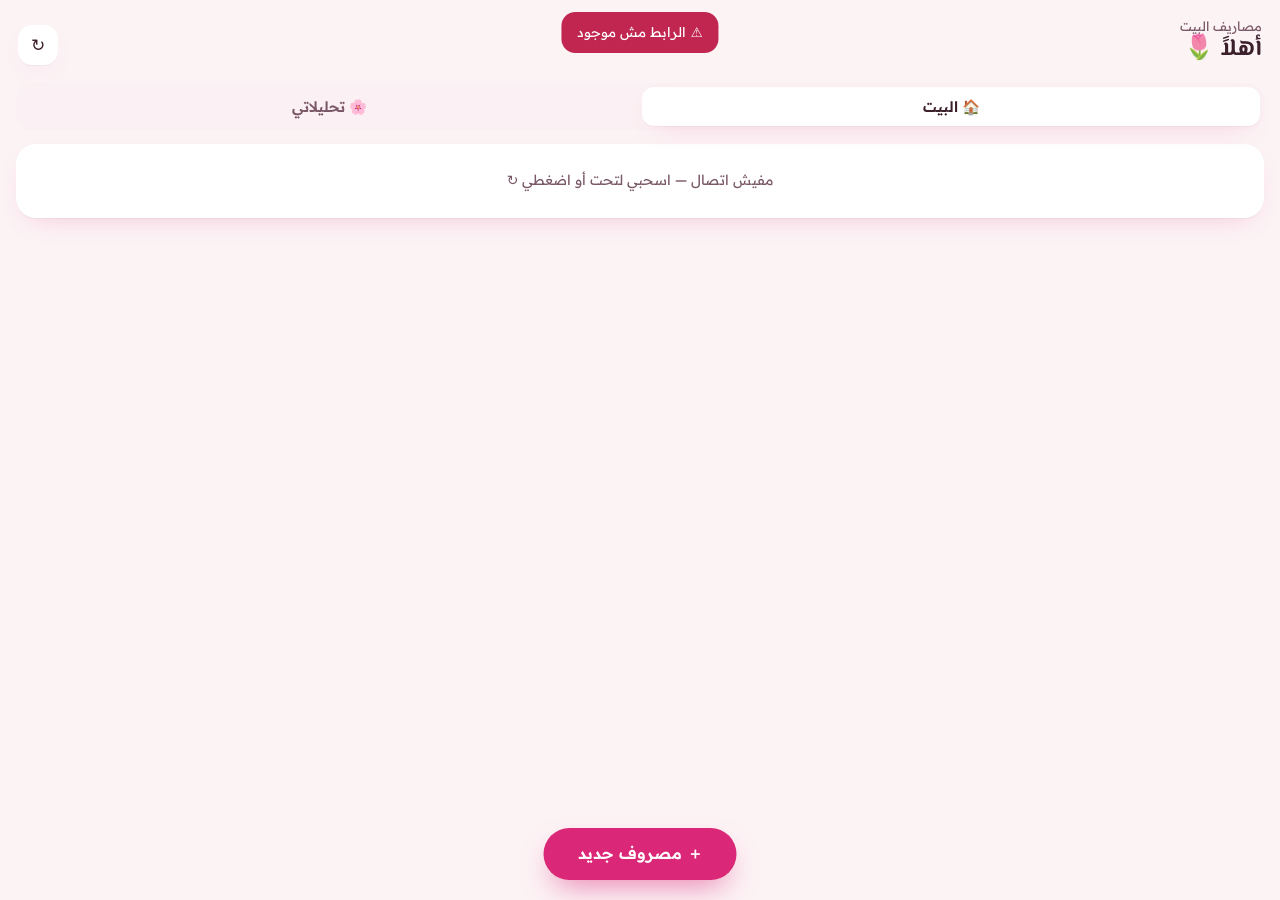
==== commit 1eb2e3c7: "Add files via upload" ====
--- a/app.html
+++ b/app.html
@@ -1,24 +1,24 @@
 <!DOCTYPE html>
-<html lang="ar" dir="rtl"><head><meta charset="utf-8"><meta name="referrer" content="no-referrer"><meta name="robots" content="noindex,nofollow"><!-- المحفظة v23.81 · الفتح السريع — الملف ده بيتعمل لوحده من WebApp.html -->
-<script src="config.js"></script>
+<html lang="ar" dir="rtl"><head><meta charset="utf-8"><meta name="referrer" content="no-referrer"><meta name="robots" content="noindex,nofollow"><!-- بيتنا v23.83 · الفتح السريع — الملف ده بيتعمل لوحده من FamilyApp.html -->
+<script src="../config.js"></script>
 <script>
-/* المحفظة — الفتح السريع (v23.81): الواجهة شغالة من صفحة الموبايل نفسها، والكلام مع Apps Script بقى طلبات POST للباب الجديد
-   • google.script.run هنا = نفس الشكل اللي التطبيق بينادي بيه، بس الطلب بيروح لـ /exec ومعاه مفتاح الموبايل + تذكرة (أو الرمز عند الفتح)
-   • الرمز بيتبعت مع bootstrap ومع كل فتح للقفل → تذكرة 12 ساعة في الذاكرة بس · المفتاح محفوظ في صفحة الموبايل (wallet.owner.kv)
-   • الموبايل اتلغى ربطه / اتقفل / مفيش رمز → صفحة الموبايل بترجع للطريقة العادية (صفحة جوجل) */
+/* بيتنا — الفتح السريع (v23.83): الواجهة شغالة من صفحة الموبايل نفسها، والكلام مع Apps Script بقى طلبات POST لباب العيلة
+   • google.script.run هنا = نفس الشكل اللي التطبيق بينادي بيه، بس الطلب بيروح لـ /exec ومعاه مفتاح البيت (api:2)
+   • مفتاح البيت محفوظ في صفحة الموبايل (wallet.wife.k) من الرابط اللي اتفتح مرة — ومابيروحش لسيرفر GitHub
+   • الرابط اتغيّر (المفتاح القديم اتلغى) / المفتاح مش موجود → صفحة الموبايل بترجع للطريقة العادية */
 (function () {
   'use strict';
   var EXEC = String(window.WALLET_EXEC || '').trim(), KEY = '';
-  try { var kv = JSON.parse(localStorage.getItem('wallet.owner.kv') || '{}') || {}, dv = String(kv.dev || ''), ix = dv.indexOf('.'); KEY = ix > 0 ? dv.slice(ix + 1) : ''; } catch (e) {}
+  try { KEY = String(localStorage.getItem('wallet.wife.k') || ''); } catch (e) {}
+  if (!/^[A-Za-z0-9]{6,64}$/.test(KEY)) KEY = '';
   // الصفحة دي بتشتغل لوحدها أو جوّه صفحة الموبايل بتاعتنا بس — جوّه صفحة حد تاني: مابتشتغلش
   try { if (window.top !== window && window.top.location.origin !== location.origin) throw 0; } catch (e) { try { window.stop(); } catch (x) {} location.replace('about:blank'); return; }
-  var X = window.MOBX = { v: 1, exec: EXEC, tok: '', left: null }, gate = null, pp = '';
-  window.HASPIN = true; window.MOB = { o: location.origin };
+  window.FAMX = { v: 1, exec: EXEC };
+  window.FK = KEY; window.MOB = { o: location.origin, fam: 1 };
   // أي عطل في الطريق (نت · مهلة · رد مش مفهوم) = «النت فصل» عند التطبيق — بيعيد المحاولة بنفس رقم العملية (السيرفر مابيسجلهاش مرتين)
   function netErr() { return new Error('NetworkError: Failed to fetch'); }
-  function tokOk() { var t = X.tok, i = t.indexOf('.'); return i > 0 && parseInt(t.slice(0, i), 36) > Date.now() + 30000; }
   function post(body, cb) {
-    body.api = 1; body.dev = KEY;
+    body.api = 2; body.k = KEY;
     var ac = window.AbortController ? new AbortController() : null, done = 0, tm = setTimeout(function () { if (ac) try { ac.abort(); } catch (e) {} fin(null, netErr()); }, 150000);
     function fin(j, e) { if (done) return; done = 1; clearTimeout(tm); cb(j, e); }
     try {
@@ -27,58 +27,19 @@
         .then(function (t) { var j = null; try { j = JSON.parse(t); } catch (e) {} if (j && typeof j === 'object') fin(j); else fin(null, netErr()); }, function () { fin(null, netErr()); });
     } catch (e) { fin(null, netErr()); }
   }
-  function lockMsg(t) { var m = document.getElementById('lockMsg'); if (m) m.textContent = t; }
-  // الربط اتلغى / الجهاز اتقفل / الرمز اتشال → الطريقة العادية (ومنها تربط تاني)
-  function dead(j) { X.tok = ''; pp = ''; try { window.top.postMessage({ wp: 1, t: 'old', msg: String(j && j.msg || '') }, location.origin); } catch (e) {} }
-  // التذكرة مابقتش مقبولة (الرمز اتغير من جهاز تاني) → القفل، والرمز يتأكد من السيرفر
-  function auth(msg) { X.tok = ''; pp = ''; try { if (typeof window.b59Lock === 'function' && window.S) window.b59Lock(null, function () { lockMsg(msg || 'اكتب رمز الدخول'); }); } catch (e) {} }
-  function login(pin) {
-    pin = String(pin == null ? '' : pin); if (!pin) return Promise.resolve(); pp = pin;
-    var p = new Promise(function (res) {
-      post({ pin: pin }, function (j) {
-        if (gate === p) gate = null;
-        if (j && j.ok && j.tok) { X.tok = j.tok; pp = ''; }
-        else if (j && j.code === 'PIN') auth('الرمز اتغير — اكتب الرمز الجديد');
-        else if (j && (j.code === 'DEV' || j.code === 'LOCK' || j.code === 'NOPIN')) dead(j);
-        res();   // مفيش نت: الرمز بيفضل في الذاكرة ونجرّب تاني مع أول طلب أو لما النت يرجع
-      });
-    });
-    gate = p; return p;
-  }
-  X.login = login;
-  function send(fn, args, ok0, fail0, again) {
+  // المفتاح اتلغى أو مش موجود → الطريقة العادية (ومنها بتشوف رسالة «الرابط قديم»)
+  function dead(msg) { try { window.top.postMessage({ wp: 1, t: 'old', msg: String(msg || '') }, location.origin); } catch (e) {} }
+  function send(fn, args, ok0, fail0) {
     var ok = function (r) { setTimeout(function () { if (ok0) ok0(r); }, 0); }, fail = function (e) { setTimeout(function () { if (fail0) fail0(e); }, 0); };
-    if (again) { ok = ok0; fail = fail0; }
-    if (fn === 'prewarm' && !tokOk()) { post({ a: 'warm' }, function (j) { if (j && !j.ok && (j.code === 'DEV' || j.code === 'LOCK' || j.code === 'NOPIN')) dead(j); ok({ ok: true }); }); return; }   // وانت بتكتب الرمز: السيرفر بيجهّز (من غير ما يرجّع بيانات)
-    var body = { fn: fn, args: args }, boot = fn === 'bootstrap', rel = null, gp = null;
-    if (boot) {
-      var pin = String(args[0] == null ? '' : args[0]); if (!pin) { ok({ ok: false, locked: true }); return; }
-      body.pin = pin; gp = new Promise(function (res) { rel = res; }); gate = gp;
-    } else if (!tokOk()) {
-      if (gate && !again) { gate.then(function () { send(fn, args, ok, fail, 1); }); return; }        // الدخول لسه رايح — استنى تذكرته
-      if (pp && !again) { login(pp).then(function () { send(fn, args, ok, fail, 1); }); return; }     // دخول ماكملش (نت) — نجرّبه تاني الأول
-      fail(netErr()); return;
-    } else body.tok = X.tok;
-    post(body, function (j, err) {
-      if (j && j.tok) X.tok = j.tok;
-      if (boot) { if (gate === gp) gate = null; if (j && j.ok) pp = ''; rel(); }
+    if (!KEY) { dead('الرابط مش موجود على الموبايل ده — افتحي الرابط اللي اتبعتلك'); fail(new Error('الرابط مش موجود')); return; }
+    post({ fn: fn, args: args }, function (j, err) {
       if (!j) { fail(err || netErr()); return; }
       if (j.ok) { ok(j.r === undefined ? null : j.r); return; }
-      var c = j.code, m = String(j.msg || '');
-      if (c === 'PIN') {
-        X.left = j.left; ok({ ok: false, locked: true });
-        if (j.left <= 2) setTimeout(function () { lockMsg('الرمز غلط — فاضل ' + (j.left === 1 ? 'محاولة واحدة' : 'محاولتين') + ' وبعدها الموبايل ده يتقفل'); }, 30);
-        return;
-      }
-      if (c === 'AUTH') {
-        if (pp && !again) { X.tok = ''; login(pp).then(function () { send(fn, args, ok, fail, 1); }); return; }
-        fail(new Error(m || 'اكتب رمز الدخول')); auth(m); return;
-      }
-      if (c === 'DEV' || c === 'LOCK' || c === 'NOPIN') { if (boot) ok({ ok: false, msg: m }); else fail(new Error(m)); dead(j); return; }
+      var m = String(j.msg || '');
+      if (j.code === 'KEY') { dead(m); fail(new Error(m || 'الرابط قديم')); return; }
       fail(new Error(m || 'خطأ'));   // FN · EXC
     });
   }
-  window.addEventListener('online', function () { if (pp && !gate && !tokOk()) login(pp); });
   function runner() {
     var s = null, f = null, o;
     o = new Proxy({}, { get: function (t, k) {
@@ -91,934 +52,146 @@
     return o;
   }
   var nop = function () {};
-  window.google = { script: { url: { getLocation: function (cb) { try { cb({ parameter: {}, parameters: {}, hash: '' }); } catch (e) {} } }, host: { close: nop, setHeight: nop, setWidth: nop }, history: { push: nop, replace: nop, setChangeHandler: nop } } };
+  window.google = { script: { url: { getLocation: function (cb) { try { cb({ parameter: KEY ? { k: KEY } : {}, parameters: {}, hash: '' }); } catch (e) {} } }, host: { close: nop, setHeight: nop, setWidth: nop }, history: { push: nop, replace: nop, setChangeHandler: nop } } };
   Object.defineProperty(window.google.script, 'run', { get: runner });
 })();
 </script>
-<meta name="viewport" content="width=device-width,initial-scale=1,viewport-fit=cover,user-scalable=no"><meta name="apple-mobile-web-app-capable" content="yes"><meta name="theme-color" content="#000000"><link rel="preconnect" href="https://fonts.googleapis.com"><link rel="preconnect" href="https://fonts.gstatic.com" crossorigin><link rel="stylesheet" href="https://fonts.googleapis.com/css2?family=Readex+Pro:wght@300;400;500;600;700&display=swap"><script>/* ✔ v23.37: الغامق أساسي — الفاتح بس لو اخترته */(function(){var t="dark";try{if(localStorage.getItem("theme")==="light")t="light";}catch(e){}document.documentElement.setAttribute("data-t",t);})();</script>
-<title>المحفظة</title>
+<meta name="viewport" content="width=device-width,initial-scale=1,viewport-fit=cover,user-scalable=no"><meta name="apple-mobile-web-app-capable" content="yes"><meta name="theme-color" content="#fcf3f5">
+<title>مصاريف البيت</title>
+<link rel="preconnect" href="https://fonts.googleapis.com"><link rel="preconnect" href="https://fonts.gstatic.com" crossorigin>
+<link href="https://fonts.googleapis.com/css2?family=El+Messiri:wght@500;600;700&family=Readex+Pro:wght@400;500;600&display=swap" rel="stylesheet">
 <style>
-:root{--bg:#f3f4f8;--card:#fff;--txt:#111827;--txt2:#6b7280;--sep:#e5e7eb;--field:#f9fafb;--fb:#e5e7eb;--pri:#4f46e5;--pri2:#7c3aed;--pri-bg:#eef2ff;--green:#16a34a;--green-bg:#ecfdf5;--red:#dc2626;--red-bg:#fef2f2;--amber:#d97706;--amber-bg:#fffbeb;--blue:#2563eb;--blue-bg:#eff6ff;--teal:#0d9488;--teal-bg:#f0fdfa;--sh:0 6px 20px rgba(17,24,39,.06);--r:18px}
-@media(prefers-color-scheme:dark){:root:not([data-t=light]){--bg:#0f1117;--card:#181b25;--txt:#f3f4f6;--txt2:#9ca3af;--sep:#262a36;--field:#1f2330;--fb:#2b3040;--pri-bg:#23244a;--green-bg:#0f2a1e;--red-bg:#2d1518;--amber-bg:#2b2211;--blue-bg:#122036;--teal-bg:#0f2a27;--sh:0 8px 24px rgba(0,0,0,.35)}}
-:root[data-t=dark]{--bg:#0f1117;--card:#181b25;--txt:#f3f4f6;--txt2:#9ca3af;--sep:#262a36;--field:#1f2330;--fb:#2b3040;--pri-bg:#23244a;--green-bg:#0f2a1e;--red-bg:#2d1518;--amber-bg:#2b2211;--blue-bg:#122036;--teal-bg:#0f2a27;--sh:0 8px 24px rgba(0,0,0,.35)}
+/* ✔ v23.30: تطبيق البيت — دفتر بيت ناعم: ورق وردي فاتح · حبر برقوقي · وردي للأرقام · ميرمية للحاجات الحلوة */
+:root{--paper:#fcf3f5;--card:#fff;--ink:#3b1f2b;--ink2:#7a5867;--ink3:#a88a97;--line:#f3e3e8;--field:#fbf0f3;--rose:#db2777;--rose-s:#f7c6da;--rose-bg:#fde7ef;--plum:#7c3aed;--sage:#4f7f6c;--sage-bg:#e8f2ed;--tgp:#0d9488;--apri:#b45309;--apri-bg:#fdf0e3;--red:#c0264f;--sh:0 1px 0 rgba(59,31,43,.04),0 10px 28px -14px rgba(219,39,119,.28)}
+@media(prefers-color-scheme:dark){:root{--paper:#1a1216;--card:#24181e;--ink:#f7e9ef;--ink2:#c7a8b6;--ink3:#8f7381;--line:#36242d;--field:#2d1f26;--rose:#ec4899;--rose-s:#5c2a43;--rose-bg:#3a1d2c;--plum:#8b5cf6;--sage:#86c2a8;--sage-bg:#1d2e27;--tgp:#14a38b;--apri:#f0a35e;--apri-bg:#33241a;--red:#f47195;--sh:0 12px 30px -16px rgba(0,0,0,.6)}}
 *{box-sizing:border-box;-webkit-tap-highlight-color:transparent}
-html,body{margin:0;background:var(--bg);color:var(--txt);font-family:-apple-system,"SF Pro Text","Segoe UI","Noto Sans Arabic",Roboto,system-ui,sans-serif;font-size:15px;line-height:1.5}
-body{padding-bottom:calc(84px + env(safe-area-inset-bottom))}
-.hd{position:sticky;top:0;z-index:20;background:var(--bg);padding:calc(10px + env(safe-area-inset-top)) 16px 8px;display:flex;align-items:center;justify-content:space-between}
-.hd h1{font-size:19px;margin:0;font-weight:800}
-.hd .ic{width:38px;height:38px;border-radius:12px;background:var(--card);box-shadow:var(--sh);border:none;font-size:18px;display:flex;align-items:center;justify-content:center;color:var(--txt);position:relative}
-.badge{position:absolute;top:-4px;left:-4px;background:var(--red);color:#fff;font-size:10px;font-weight:700;border-radius:9px;padding:1px 5px;min-width:16px;text-align:center}
-.pg{display:none;padding:0 14px}.pg.on{display:block}
-.card{background:var(--card);border-radius:var(--r);padding:14px;margin-bottom:12px;box-shadow:var(--sh)}
-.ct{font-weight:800;font-size:14px;margin:0 0 10px;display:flex;align-items:center;justify-content:space-between;gap:8px}
-.hero{background:linear-gradient(135deg,#4f46e5,#7c3aed 60%,#9333ea);color:#fff;border-radius:22px;padding:18px 16px;margin-bottom:12px;box-shadow:0 12px 30px rgba(79,70,229,.32);position:relative;overflow:hidden}
-.hero:after{content:"";position:absolute;inset:auto -40px -60px auto;width:180px;height:180px;border-radius:50%;background:rgba(255,255,255,.08)}
-.hero .l{font-size:12px;opacity:.85}.hero .v{font-size:30px;font-weight:900;letter-spacing:-.5px;direction:ltr;text-align:right;margin:2px 0 8px}
-.hero .grid{display:grid;grid-template-columns:1fr 1fr;gap:8px}.hero .g{background:rgba(255,255,255,.14);border-radius:14px;padding:8px 10px}.hero .g b{display:block;font-size:15px;direction:ltr;text-align:right}
-.hero.g2{background:linear-gradient(135deg,#0d9488,#0891b2)}.hero.g3{background:linear-gradient(135deg,#ea580c,#db2777)}.hero.g4{background:linear-gradient(135deg,#2563eb,#4f46e5)}
-.stats{display:grid;grid-template-columns:1fr 1fr;gap:10px;margin-bottom:12px}.stats.c3{grid-template-columns:1fr 1fr 1fr}
-.st{background:var(--card);border-radius:16px;padding:12px;box-shadow:var(--sh)}.st .l{font-size:11px;color:var(--txt2)}.st .v{font-size:18px;font-weight:800;direction:ltr;text-align:right;margin-top:2px}
-.item{display:flex;align-items:center;gap:11px;padding:10px 0;border-bottom:1px solid var(--sep)}.item:last-child{border-bottom:none}
-.ico{width:40px;height:40px;border-radius:13px;display:flex;align-items:center;justify-content:center;font-size:18px;flex:none;background:var(--field)}
-.info{flex:1;min-width:0}.n{font-weight:700;font-size:14px;white-space:nowrap;overflow:hidden;text-overflow:ellipsis}.m{font-size:12px;color:var(--txt2);white-space:nowrap;overflow:hidden;text-overflow:ellipsis}
-.amt{font-weight:800;direction:ltr;text-align:right;white-space:nowrap}.inc{color:var(--green)}.exp{color:var(--red)}.mut{color:var(--txt2)}
-.chip{display:inline-flex;align-items:center;gap:4px;padding:5px 11px;border-radius:999px;background:var(--field);font-size:12.5px;font-weight:600;border:1.5px solid transparent;margin:0 0 6px 6px;cursor:pointer;color:var(--txt);white-space:nowrap}.chip.on{background:var(--pri-bg);border-color:var(--pri);color:var(--pri)}
-.prog{height:9px;background:var(--field);border-radius:6px;overflow:hidden;margin:7px 0}.prog i{display:block;height:100%;background:linear-gradient(90deg,#4f46e5,#7c3aed);border-radius:6px;transition:width .4s}.prog i.r{background:linear-gradient(90deg,#f59e0b,#dc2626)}.prog i.g{background:linear-gradient(90deg,#10b981,#059669)}
-.btn{width:100%;padding:13px;border:none;border-radius:14px;background:var(--pri);color:#fff;font-weight:700;font-size:15px;font-family:inherit;cursor:pointer;margin-top:6px}.btn:disabled{opacity:.55}
-.btn.g{background:var(--green)}.btn.r{background:var(--red)}.btn.o{background:var(--amber)}.btn.b{background:var(--blue)}.btn.gh{background:var(--field);color:var(--txt)}.btn.sm{width:auto;padding:8px 13px;font-size:13px;border-radius:11px;margin:0}
-.seg{display:flex;background:var(--field);border-radius:13px;padding:3px;margin-bottom:10px}.seg>div{flex:1;text-align:center;padding:8px 4px;border-radius:11px;font-size:13px;font-weight:700;color:var(--txt2);cursor:pointer}.seg>div.on{background:var(--card);color:var(--pri);box-shadow:0 2px 8px rgba(0,0,0,.08)}
-.fg{margin-bottom:11px}.fg label{display:block;font-size:12px;color:var(--txt2);margin-bottom:5px;font-weight:600}
-input,select,textarea{width:100%;padding:12px;border:1.5px solid var(--fb);border-radius:13px;background:var(--field);color:var(--txt);font-size:15px;font-family:inherit;outline:none}input:focus,select:focus{border-color:var(--pri)}
-input[type=number],input[data-num]{direction:ltr;text-align:right}.row2{display:grid;grid-template-columns:1fr 1fr;gap:8px}
-.rpbtn{margin:0 0 12px}.rpo,.fg label.rpo{display:flex;align-items:center;gap:10px;padding:10px 0;margin:0;border-bottom:1px solid var(--sep);cursor:pointer;font-size:14px;font-weight:500;color:var(--txt)}.rpo input{width:20px;height:20px;padding:0;margin:0;border:none;flex:none;accent-color:var(--pri)}.rpo b{flex:1;font-weight:600}.rpo .mini{flex:none}
-.mini{font-size:12px;color:var(--txt2)}.warn{background:var(--amber-bg);color:var(--amber);border-radius:12px;padding:9px 11px;font-size:13px}.ok{background:var(--green-bg);color:var(--green);border-radius:12px;padding:9px 11px;font-size:13px}
-.nav{position:fixed;bottom:0;left:0;right:0;background:var(--card);border-top:1px solid var(--sep);display:flex;padding:6px 4px calc(6px + env(safe-area-inset-bottom));z-index:30}
-.nav div{flex:1;text-align:center;font-size:10.5px;color:var(--txt2);cursor:pointer;padding:4px 0}.nav div b{display:block;font-size:20px;font-weight:400;margin-bottom:1px;filter:grayscale(1);opacity:.6}.nav div.on{color:var(--pri);font-weight:700}.nav div.on b{filter:none;opacity:1}
-.fab{position:fixed;bottom:calc(76px + env(safe-area-inset-bottom));left:18px;width:56px;height:56px;border-radius:20px;background:linear-gradient(135deg,#4f46e5,#7c3aed);color:#fff;font-size:30px;border:none;box-shadow:0 10px 24px rgba(79,70,229,.4);z-index:31;cursor:pointer}
-#mb{position:fixed;inset:0;background:rgba(0,0,0,.45);z-index:40;display:none;align-items:flex-end}#mb.on{display:flex}
-#md{background:var(--card);width:100%;max-height:92vh;overflow:auto;border-radius:24px 24px 0 0;padding:14px 16px calc(20px + env(safe-area-inset-bottom));animation:up .22s ease}
-@keyframes up{from{transform:translateY(40px);opacity:0}to{transform:none;opacity:1}}
-.mh{display:flex;align-items:center;justify-content:space-between;margin-bottom:12px}.mh h3{margin:0;font-size:17px}.x{border:none;background:var(--field);width:34px;height:34px;border-radius:12px;font-size:20px;color:var(--txt2);cursor:pointer}
-#toast{position:fixed;top:calc(12px + env(safe-area-inset-top));left:50%;transform:translateX(-50%);background:#111827;color:#fff;padding:10px 16px;border-radius:14px;font-size:13.5px;z-index:60;display:none;max-width:92%;box-shadow:0 8px 24px rgba(0,0,0,.3)}#toast.e{background:var(--red)}
-.loader{padding:40px;text-align:center;color:var(--txt2)}.spin{width:30px;height:30px;border:3px solid var(--sep);border-top-color:var(--pri);border-radius:50%;animation:sp .8s linear infinite;margin:auto}@keyframes sp{to{transform:rotate(360deg)}}
-.tb{width:100%;font-size:13px;border-collapse:collapse}.tb td{padding:6px 4px;border-bottom:1px solid var(--sep)}.tb td:last-child{text-align:left;direction:ltr;font-weight:700}
-.cv{position:relative;height:190px}
-#lock{position:fixed;inset:0;background:linear-gradient(160deg,#4f46e5,#7c3aed);display:flex;align-items:center;justify-content:center;z-index:100;color:#fff;text-align:center}
-#lock input{width:170px;text-align:center;font-size:26px;letter-spacing:8px;background:rgba(255,255,255,.15);color:#fff;border:none}
-.tabs{display:flex;gap:6px;overflow-x:auto;margin-bottom:10px;padding-bottom:2px}.tabs::-webkit-scrollbar{display:none}
-.pill{font-size:11px;padding:2px 8px;border-radius:999px;background:var(--field);color:var(--txt2);font-weight:700}.pill.g{background:var(--green-bg);color:var(--green)}.pill.r{background:var(--red-bg);color:var(--red)}.pill.a{background:var(--amber-bg);color:var(--amber)}.pill.b{background:var(--blue-bg);color:var(--blue)}
-.acc-strip{display:flex;gap:10px;overflow-x:auto;padding-bottom:4px;margin-bottom:12px}.acc-strip::-webkit-scrollbar{display:none}
-.acc{flex:none;width:150px;border-radius:16px;padding:12px;color:#fff;box-shadow:var(--sh)}.acc .n{font-size:12px;opacity:.9;font-weight:600}.acc .v{font-size:17px;font-weight:800;direction:ltr;text-align:right;margin-top:6px}
-.hbtn{display:inline-flex;align-items:center;justify-content:center;width:19px;height:19px;border-radius:50%;background:var(--field);color:var(--pri);font-size:12px;font-weight:800;cursor:pointer;margin-inline-start:6px;vertical-align:middle;flex:none}
+html,body{margin:0;background:var(--paper);color:var(--ink);font-family:"Readex Pro",-apple-system,"SF Arabic","Noto Sans Arabic",system-ui,sans-serif;font-size:15px;line-height:1.55}
+body{padding:0 16px calc(96px + env(safe-area-inset-bottom))}
+h1,h2,h3,.disp{font-family:"El Messiri","Readex Pro",serif;font-weight:700;letter-spacing:0}
+button{font-family:inherit;color:inherit}
+button:focus-visible,input:focus-visible,.chip:focus-visible{outline:2px solid var(--rose);outline-offset:2px}
+.hd{padding:calc(16px + env(safe-area-inset-top)) 2px 8px;display:flex;justify-content:space-between;align-items:flex-end}
+.hd h1{margin:0;font-size:24px;line-height:1.2}.hd .sub{font-size:13px;color:var(--ink2)}
+.ic{width:40px;height:40px;border-radius:14px;background:var(--card);box-shadow:var(--sh);border:none;font-size:17px;cursor:pointer}
+.tabs{display:flex;gap:4px;background:var(--field);border-radius:16px;padding:4px;margin:10px 0 14px}
+.tabs button{flex:1;border:none;background:transparent;padding:10px;border-radius:12px;font-size:14.5px;font-weight:600;color:var(--ink2);cursor:pointer}
+.tabs button.on{background:var(--card);color:var(--ink);box-shadow:var(--sh)}
+.card{background:var(--card);border-radius:20px;padding:16px;margin-bottom:12px;box-shadow:var(--sh)}
+.ct{font-family:"El Messiri",serif;font-weight:700;font-size:16.5px;margin:0 0 10px;display:flex;justify-content:space-between;align-items:baseline;gap:8px}
+.ct small{font-family:"Readex Pro",sans-serif;font-weight:500;font-size:12.5px;color:var(--ink2)}
+.mini{font-size:12.5px;color:var(--ink2)}
+.num{direction:ltr;unicode-bidi:isolate;font-variant-numeric:tabular-nums}
+/* الحلقة — ميزانية الشهر خرز حوالين الرقم */
+.hero{background:var(--card);border-radius:28px;padding:18px 16px 16px;margin-bottom:12px;box-shadow:var(--sh);text-align:center}
+.ring{position:relative;width:220px;height:220px;margin:0 auto}
+.ring svg{width:100%;height:100%;display:block}
+.ring .c{position:absolute;inset:0;display:flex;flex-direction:column;align-items:center;justify-content:center}
+.ring .l{font-size:13px;color:var(--ink2)}.ring .v{font-family:"El Messiri",serif;font-size:40px;font-weight:700;line-height:1.1;direction:ltr}.ring .s{font-size:12.5px;color:var(--ink2);margin-top:2px}
+.bead{transition:opacity .25s ease}
+@media(prefers-reduced-motion:no-preference){.ring.anim .bead.f{animation:pop .5s ease both}}
+@keyframes pop{from{opacity:0;transform:scale(.4)}to{opacity:1;transform:none}}
+.facts{display:grid;grid-template-columns:repeat(3,1fr);gap:6px;margin-top:12px}
+.alw2{display:flex;align-items:center;justify-content:space-between;gap:12px;margin-top:12px;padding:12px 14px;border-radius:18px;background:var(--rose-bg);text-align:right}.alw2 span{display:block;font-size:12px;color:var(--ink2)}.alw2 b{display:block;font-size:24px;color:var(--rose);font-weight:700;direction:ltr;text-align:right;line-height:1.2}.alw2 small{font-size:12px;color:var(--ink2);text-align:left;line-height:1.5}.alw2.r{background:var(--apri-bg)}.alw2.r b{color:var(--apri)}
+.facts div{background:var(--field);border-radius:14px;padding:9px 6px}.facts b{display:block;font-size:15.5px;direction:ltr}.facts span{font-size:11.5px;color:var(--ink2)}
+.warn{background:var(--apri-bg);color:var(--apri);border-radius:14px;padding:10px 12px;font-size:13px;margin-bottom:12px}
+.item{display:flex;align-items:center;gap:11px;padding:10px 0;border-bottom:1px solid var(--line)}.item:last-child{border-bottom:none}
+.ico{width:40px;height:40px;border-radius:14px;display:flex;align-items:center;justify-content:center;font-size:18px;flex:none;background:var(--rose-bg)}
+.info{flex:1;min-width:0}.n{font-weight:600;font-size:14px;white-space:nowrap;overflow:hidden;text-overflow:ellipsis}.m{font-size:12px;color:var(--ink2)}
+.amt{font-weight:600;direction:ltr;white-space:nowrap;font-variant-numeric:tabular-nums}.amt.ref{color:var(--sage)}
+.day{font-size:12.5px;color:var(--ink2);font-weight:600;margin:12px 0 0}
+.chip{display:inline-flex;align-items:center;gap:5px;padding:7px 13px;border-radius:999px;background:var(--field);font-size:13.5px;font-weight:500;border:1.5px solid transparent;margin:0 0 7px 6px;cursor:pointer;color:var(--ink)}
+.chip.on{background:var(--rose-bg);border-color:var(--rose);color:var(--ink)}
+.chip.off{opacity:.55}
+.qty{display:flex;align-items:center;gap:10px}.qty button{width:46px;height:46px;border-radius:14px;border:0;background:var(--rose-bg);color:var(--rose);font-size:22px;font-weight:700;cursor:pointer;flex:none}.qty input{width:96px;text-align:center;font-size:18px;font-weight:600}
+.pill.avg{background:var(--field);color:var(--ink)}
+#fCats.allc{max-height:300px;overflow-y:auto;padding:2px 0}.cgh{font-size:12px;font-weight:600;color:var(--ink2);margin:8px 0 5px}.cgh:first-child{margin-top:0}
+.btn{width:100%;padding:14px;border:none;border-radius:16px;background:var(--rose);color:#fff;font-weight:600;font-size:16px;cursor:pointer;margin-top:6px}.btn:disabled{opacity:.55}.btn.gh{background:var(--field);color:var(--ink)}.btn.r{background:transparent;color:var(--red);border:1.5px solid var(--line)}
+.fg{margin-bottom:12px}.fg label{display:block;font-size:12.5px;color:var(--ink2);margin-bottom:6px;font-weight:500}
+input{width:100%;padding:13px;border:1.5px solid var(--line);border-radius:14px;background:var(--field);color:var(--ink);font-size:16px;font-family:inherit;outline:none}input:focus{border-color:var(--rose)}
+input[type=number],input[data-num]{direction:ltr;text-align:right;font-size:28px;font-family:"El Messiri",serif;font-weight:700}
+.row2{display:grid;grid-template-columns:1fr 1fr;gap:8px}
+.fab{position:fixed;bottom:calc(20px + env(safe-area-inset-bottom));left:50%;transform:translateX(-50%);padding:15px 34px;border-radius:999px;background:var(--rose);color:#fff;font-size:16px;font-weight:600;border:none;box-shadow:0 14px 30px -10px rgba(219,39,119,.6);z-index:31;cursor:pointer}
+#mb{position:fixed;inset:0;background:rgba(40,16,28,.42);z-index:40;display:none;align-items:flex-end}#mb.on{display:flex}
+#md{background:var(--card);width:100%;max-height:92vh;overflow:auto;border-radius:26px 26px 0 0;padding:16px 16px calc(22px + env(safe-area-inset-bottom))}
+@media(prefers-reduced-motion:no-preference){#md{animation:up .22s ease}}@keyframes up{from{transform:translateY(40px);opacity:0}to{transform:none;opacity:1}}
+.mh{display:flex;align-items:center;justify-content:space-between;margin-bottom:12px}.mh h3{margin:0;font-size:19px}.x{border:none;background:var(--field);width:36px;height:36px;border-radius:12px;font-size:20px;color:var(--ink2);cursor:pointer}
+#toast{position:fixed;top:calc(12px + env(safe-area-inset-top));left:50%;transform:translateX(-50%);background:var(--ink);color:var(--paper);padding:10px 16px;border-radius:14px;font-size:13.5px;z-index:60;display:none;max-width:92%}#toast.e{background:var(--red);color:#fff}
+.loader{padding:44px;text-align:center;color:var(--ink2)}.spin{width:30px;height:30px;border:3px solid var(--line);border-top-color:var(--rose);border-radius:50%;animation:sp .8s linear infinite;margin:auto}@keyframes sp{to{transform:rotate(360deg)}}
+.prog{height:6px;background:var(--rose-bg);border-radius:6px;overflow:hidden;margin:6px 0}.prog i{display:block;height:100%;background:var(--rose);border-radius:6px}
+/* التحليلات */
+.per{display:flex;gap:6px;margin-bottom:12px;overflow-x:auto}.per .chip{margin:0;white-space:nowrap}
+.big{font-family:"El Messiri",serif;font-size:42px;font-weight:700;line-height:1.1;direction:ltr;text-align:right}
+.delta{display:inline-flex;align-items:center;gap:5px;font-size:13px;padding:4px 10px;border-radius:999px;margin-top:6px}
+.delta.d-good{background:var(--sage-bg);color:var(--sage)}.delta.d-warn{background:var(--apri-bg);color:var(--apri)}.delta.d-flat{background:var(--field);color:var(--ink2)}
+.kv{display:flex;justify-content:space-between;font-size:13.5px;padding:7px 0;border-top:1px solid var(--line)}.kv:first-of-type{border-top:none}.kv b{font-weight:600;direction:ltr;font-variant-numeric:tabular-nums}
 
-/* ═══ ✔ v22.7: شاشة التسجيل السريع — أسلوب iOS ═══ */
-#qs{position:fixed;inset:0;z-index:35;display:none;flex-direction:column;background:var(--bg)}
-#qs.on{display:flex;animation:up .22s ease}
-.qh{display:flex;align-items:center;justify-content:space-between;padding:calc(10px + env(safe-area-inset-top)) 14px 6px}
-.qh h3{font-size:17px;font-weight:800;margin:0}
-.qx{width:40px;height:40px;border-radius:50%;background:var(--card);border:none;font-size:22px;line-height:1;color:var(--txt);cursor:pointer}
-.qt{padding:9px 15px;border-radius:20px;background:var(--card);border:none;font-weight:700;font-size:14px;color:var(--txt);cursor:pointer}
-.qseg{display:flex;background:var(--card);border-radius:13px;padding:3px;margin:6px 14px 0}
-.qseg div{flex:1;text-align:center;padding:9px 0;border-radius:10px;font-weight:700;font-size:15px;color:var(--txt2);cursor:pointer;transition:all .15s}
-.qseg div.on{background:var(--field);color:var(--txt);box-shadow:0 1px 5px rgba(0,0,0,.14)}
-.qamt{display:flex;align-items:center;justify-content:space-between;gap:10px;padding:16px 18px 12px;direction:ltr;border-bottom:1px solid var(--sep)}
-.qamt .n{font-size:50px;font-weight:800;letter-spacing:-1.5px;font-variant-numeric:tabular-nums;line-height:1.1;overflow:hidden;white-space:nowrap;text-overflow:ellipsis}
-.qamt .cur{padding:7px 14px;border-radius:16px;background:var(--card);font-weight:800;font-size:14px;color:var(--txt2);flex:none}
-.qbody{flex:1;overflow:auto;padding:0 14px 12px;-webkit-overflow-scrolling:touch}
-.qgl{font-size:13px;color:var(--txt2);margin:16px 6px 7px;font-weight:600}
-.qgrp{background:var(--card);border-radius:14px;overflow:hidden}
-.qrow{display:flex;align-items:center;gap:12px;padding:12px 14px;border-bottom:1px solid var(--sep);cursor:pointer;min-height:50px}
-.qrow:last-child{border-bottom:none}.qrow:active{background:var(--field)}
-.qi{width:32px;height:32px;border-radius:9px;display:flex;align-items:center;justify-content:center;font-size:16px;flex:none;color:#fff}
-.ql{flex:1;font-weight:600;font-size:15.5px}
-.qv{color:var(--txt2);font-weight:600;font-size:15px;max-width:55%;overflow:hidden;text-overflow:ellipsis;white-space:nowrap}
-.qv.req{color:var(--red)}
-.qc{color:var(--txt2);font-size:20px;line-height:1;flex:none}
-.qtg{display:flex;background:var(--field);border-radius:9px;padding:2px}
-.qtg span{padding:6px 12px;border-radius:7px;font-size:13.5px;font-weight:700;color:var(--txt2);cursor:pointer}
-.qtg span.on{background:var(--card);color:var(--txt);box-shadow:0 1px 3px rgba(0,0,0,.12)}
-.qnote{flex:1;border:none;background:transparent;font-size:15.5px;color:var(--txt);padding:0;outline:none;font-family:inherit}
-.qkp{background:var(--card);border-radius:22px 22px 0 0;padding:6px 0 calc(4px + env(safe-area-inset-bottom));box-shadow:0 -4px 22px rgba(0,0,0,.13);flex:none}
-.qkp .hd{width:38px;height:5px;border-radius:3px;background:var(--sep);margin:2px auto 6px;cursor:pointer}
-.qkg{display:grid;grid-template-columns:repeat(3,1fr)}
-.qkg button{border:none;background:transparent;font-size:27px;font-weight:600;color:var(--txt);padding:12px 0;border-top:1px solid var(--sep);cursor:pointer;font-family:inherit;-webkit-tap-highlight-color:transparent}
-.qkg button:not(:nth-child(3n)){border-left:1px solid var(--sep)}
-.qkg button:active{background:var(--field)}
-.qkp.min .qkg{display:none}
-.qsave{display:block;margin:4px 14px 8px;width:calc(100% - 28px);padding:14px;border-radius:14px;border:none;font-size:17px;font-weight:800;color:#fff;background:var(--pri);cursor:pointer;font-family:inherit}
-.qsave:disabled{opacity:.38}
-#qp{position:absolute;inset:0;background:rgba(0,0,0,.42);display:none;align-items:flex-end;z-index:3}
-#qp.on{display:flex}
-#qpi{background:var(--bg);width:100%;max-height:82vh;overflow:auto;border-radius:22px 22px 0 0;padding:8px 14px calc(16px + env(safe-area-inset-bottom));animation:up .2s ease}
-#qpi .hd{width:38px;height:5px;border-radius:3px;background:var(--sep);margin:4px auto 10px}
-.qph{display:flex;align-items:center;justify-content:space-between;margin-bottom:10px}.qph b{font-size:17px}
-.qsr{width:100%;box-sizing:border-box;padding:11px 14px;border-radius:12px;border:none;background:var(--card);font-size:15px;color:var(--txt);margin-bottom:10px;font-family:inherit}
-.qok{color:var(--pri);font-weight:800;font-size:18px}
-.qsub{display:grid;grid-template-columns:repeat(auto-fill,minmax(105px,1fr));gap:7px;padding:10px 12px 12px;background:var(--field)}
-.qsub span{padding:10px 6px;border-radius:11px;background:var(--card);text-align:center;font-size:13.5px;font-weight:600;cursor:pointer;line-height:1.3}
-.qsub span.on{outline:2px solid var(--pri);color:var(--pri)}
-.qbig{display:flex;align-items:center;justify-content:center;gap:10px;width:100%;padding:17px;border-radius:18px;border:none;background:linear-gradient(135deg,var(--pri),var(--pri2));color:#fff;font-size:17px;font-weight:800;margin-bottom:12px;box-shadow:0 8px 22px rgba(79,70,229,.32);cursor:pointer;font-family:inherit}
-.qbig b{font-size:24px;line-height:1}
-.qmini{display:flex;gap:8px;margin:-4px 0 12px}
-.qmini button{flex:1;padding:10px;border-radius:13px;border:none;background:var(--card);color:var(--txt);font-weight:700;font-size:13.5px;box-shadow:var(--sh);cursor:pointer;font-family:inherit}
 
-/* ═══ ✔ v23: نظام بصري واحد ═══ */
-.hero,.hero.g2,.hero.g3,.hero.g4{background:linear-gradient(150deg,#4338ca,#5b4fd8);box-shadow:0 10px 26px rgba(67,56,202,.25)}
-.hero:after{display:none}
-.hero .v{font-size:32px;font-weight:800}
-.si{display:block}
-.nav div b{filter:none;opacity:1;display:flex;justify-content:center;margin-bottom:2px;color:var(--txt2)}
-.nav div.on b{color:var(--pri)}
-.hd .ic,.ic{color:var(--txt)}
-.hd .icp{background:var(--pri);color:#fff}
-.qbig{background:var(--pri);box-shadow:none;font-size:16px}
-.qbig .si{width:20px;height:20px}
-.qa button b{display:flex;justify-content:center;color:var(--pri);margin-bottom:4px}
-.acc-grid{display:grid;grid-template-columns:1fr 1fr;gap:8px;margin-bottom:14px}
-.acar{display:flex;gap:8px;overflow-x:auto;scroll-snap-type:x mandatory;-webkit-overflow-scrolling:touch;scrollbar-width:none;margin:0 -16px 6px;padding:2px 16px 8px;scroll-padding:0 16px;overscroll-behavior-x:contain}.acar::-webkit-scrollbar{display:none}
-.acar .acc2{flex:0 0 calc((100% - 8px) * .46);scroll-snap-align:start;border-top:3px solid var(--ac,var(--pri))}
-.abar{position:relative;height:3px;width:56px;margin:0 auto 14px;border-radius:2px;background:var(--sep);overflow:hidden}.abar i{position:absolute;top:0;height:100%;border-radius:2px;background:var(--pri);width:30%;right:0;transition:right .08s linear}
-.aor{display:flex;align-items:center;gap:8px;padding:8px 6px;border-bottom:1px solid var(--sep);background:var(--card);border-radius:10px;transition:background .2s}.aor i{flex:none;width:9px;height:9px;border-radius:50%}.aon{flex:1;font-weight:600;font-size:13.5px;min-width:0}.aoh{cursor:grab;font-size:20px;padding:4px 8px;color:var(--txt2);touch-action:none;user-select:none}.aor.aod{background:var(--pri-bg);box-shadow:var(--sh);position:relative;z-index:2}.aor.aof{background:var(--pri-bg)}
-.acc2{background:var(--card);border-radius:16px;padding:11px 12px;box-shadow:var(--sh);cursor:pointer;min-width:0}
-.acc2 .an{display:flex;align-items:center;gap:6px;font-size:12.5px;font-weight:600;color:var(--txt2);white-space:nowrap;overflow:hidden;text-overflow:ellipsis}
-.acc2 .an i{flex:none;width:8px;height:8px;border-radius:50%;background:var(--ac,var(--pri))}
-.acc2 .av{font-size:18px;font-weight:800;direction:ltr;text-align:right;margin:4px 0 2px;font-variant-numeric:tabular-nums}
-.acc2 .am{font-size:11.5px;color:var(--txt2);white-space:nowrap;overflow:hidden;text-overflow:ellipsis}
-details.more{background:var(--card);border-radius:var(--r);padding:12px 14px;margin:-2px 0 12px;box-shadow:var(--sh)}
-details.more>summary{cursor:pointer;font-weight:700;font-size:13.5px;color:var(--pri);list-style:none}
-details.more>summary::-webkit-details-marker{display:none}
-details.more>summary:after{content:'⌄';float:left;transition:transform .15s}
-details.more[open]>summary:after{transform:rotate(180deg)}
-.pg{padding-bottom:calc(84px + env(safe-area-inset-bottom))}
 
-/* ═══ ✔ v23: تقرير التحليلات ═══ */
-.anseg{position:sticky;top:calc(env(safe-area-inset-top) + 58px);z-index:6;margin:0 0 12px;box-shadow:var(--sh)}
-.mrow{display:grid;grid-template-columns:62px 1fr auto;gap:10px;align-items:center;padding:9px 0;border-bottom:1px solid var(--sep)}
-.mrow:last-child{border-bottom:none}
-.mrl{font-size:12.5px;font-weight:700;color:var(--txt2)}
-.mrb{display:flex;flex-direction:column;gap:3px}.mrb i{display:block;height:6px;border-radius:3px;min-width:2px}
-.mbi{background:var(--green)}.mbe{background:var(--red)}
-.mrv{display:flex;flex-direction:column;align-items:flex-end;font-size:11.5px;font-variant-numeric:tabular-nums;direction:ltr;line-height:1.35}
-.mrv b{font-size:13px}
-:root{--rp-other:#9ca3af}
-.rpsum .rpnet{display:flex;justify-content:space-between;align-items:flex-end;gap:10px;margin-top:6px}
-.rpsum .l{font-size:12.5px;color:var(--txt2);font-weight:600}
-.rpsum .v{font-size:30px;font-weight:800;letter-spacing:-.5px;direction:ltr;text-align:right;font-variant-numeric:tabular-nums}
-.rpcmp{text-align:left;display:flex;flex-direction:column;align-items:flex-end;gap:4px}
-.rpcard .ct{margin-bottom:4px}
-.rpsec{padding-top:6px}.rpsec+.rpsec{margin-top:10px;border-top:1px solid var(--sep);padding-top:14px}
-.rph{display:flex;justify-content:space-between;align-items:center;margin-bottom:10px}
-.rpt{font-size:16px;font-weight:800}
-.rpv{display:flex;align-items:center;gap:8px}.rpv b{font-size:18px;font-variant-numeric:tabular-nums;direction:ltr}
-.rpbar{display:flex;gap:2px;height:10px;border-radius:5px;overflow:hidden;margin:0 0 6px;background:var(--field)}
-.rpbar i{display:block;min-width:3px}
-.rprow{display:flex;align-items:center;gap:10px;width:100%;padding:11px 2px;background:none;border:none;border-bottom:1px solid var(--sep);font-family:inherit;color:var(--txt);text-align:right;cursor:pointer}
-.rprow:last-child{border-bottom:none}.rprow:active{background:var(--field)}
-.rpd{flex:none;width:10px;height:10px;border-radius:50%;display:inline-block}
-.rpn{flex:1;min-width:0;font-size:14.5px;font-weight:600;white-space:nowrap;overflow:hidden;text-overflow:ellipsis}
-.rpic{margin-left:6px}
-.rps{font-size:12px;color:var(--txt2);font-weight:600;margin-right:6px}
-.rpa{font-size:14.5px;font-weight:700;font-variant-numeric:tabular-nums;direction:ltr}
-.rpc{unicode-bidi:isolate;flex:none;min-width:54px;text-align:center;font-size:11.5px;font-weight:700;padding:3px 6px;border-radius:7px;direction:ltr;font-variant-numeric:tabular-nums}
-.rpc.g{background:var(--green-bg);color:var(--green)}.rpc.r{background:var(--red-bg);color:var(--red)}.rpc.n{background:var(--field);color:var(--txt2)}
-.rpgo{flex:none;color:var(--txt2);font-size:18px;line-height:1}
-.rpleg{display:flex;align-items:center;gap:8px;font-size:13px;padding:4px 0}.rpleg span:first-of-type{flex:1}.rpleg b{font-variant-numeric:tabular-nums}
-.acard{background:var(--card);border-radius:18px;padding:13px 14px;margin-bottom:10px;box-shadow:var(--sh);cursor:pointer;transition:transform .12s}
-.acard:active{transform:scale(.985)}
-.ah{display:flex;justify-content:space-between;align-items:flex-start;gap:10px}
-.aname{display:flex;gap:10px;align-items:center;min-width:0}
-.aico{width:38px;height:38px;border-radius:12px;background:var(--field);display:flex;align-items:center;justify-content:center;font-size:18px;flex:none}
-.aname b{font-size:14.5px;display:block;white-space:nowrap;overflow:hidden;text-overflow:ellipsis}
-.aval{font-size:17px;font-weight:800;direction:ltr}
-.abar{position:relative;height:6px;background:var(--field);border-radius:4px;margin:11px 0 6px}
-.abar i{display:block;height:100%;border-radius:4px;background:linear-gradient(90deg,#4f46e5,#7c3aed)}
-.abar span{position:absolute;left:0;top:9px;font-size:10.5px}
-.amet{display:grid;grid-template-columns:1fr 1fr 1fr 1fr;gap:6px;margin-top:14px;padding-top:10px;border-top:1px solid var(--sep)}
-.amet>div{text-align:center}
-.amet span{display:block;font-size:10px;margin-bottom:2px}
-.amet b{font-size:12.5px;direction:ltr;display:block}
-@media(max-width:380px){.amet{grid-template-columns:1fr 1fr}}
-.qa{display:grid;grid-template-columns:repeat(4,1fr);gap:8px;margin-bottom:12px}.qa button{background:var(--card);border:none;border-radius:16px;padding:10px 4px;box-shadow:var(--sh);font-family:inherit;color:var(--txt);font-size:11.5px;font-weight:700;cursor:pointer}.qa button b{display:block;font-size:22px;margin-bottom:3px;font-weight:400}
-.bxc{padding:16px 14px 6px}.bxh{display:flex;align-items:center;justify-content:space-between;margin-bottom:6px}.bxh-t{font-weight:800;font-size:16px}.bxh-s{font-size:12px;color:var(--txt2);margin-top:1px}.bxh-n{min-width:26px;height:26px;padding:0 8px;border-radius:13px;background:var(--pri);color:#fff;font-weight:800;font-size:13px;display:flex;align-items:center;justify-content:center}
-.bx{padding:14px 0 12px;border-top:1px solid var(--sep)}.bx:first-of-type{border-top:none}.bxh+.bx{border-top:none}
-.bx-top{display:flex;gap:12px;align-items:flex-start}.bx-ic{flex:none;width:42px;height:42px;border-radius:14px;display:flex;align-items:center;justify-content:center}.bx-ic.in{background:var(--green-bg);color:var(--green)}.bx-ic.out{background:var(--red-bg);color:var(--red)}
-.bx-main{flex:1;min-width:0}.bx-l{font-size:12px;color:var(--txt2);font-weight:600}.bx-n{text-align:right;unicode-bidi:plaintext;font-weight:800;font-size:15.5px;line-height:1.35;margin-top:1px;display:-webkit-box;-webkit-line-clamp:2;-webkit-box-orient:vertical;overflow:hidden}.bx-m{font-size:12px;color:var(--txt2);margin-top:3px}
-.bx-a{flex:none;font-weight:800;font-size:19px;direction:ltr;white-space:nowrap;padding-top:2px}.bx-a small{font-size:12px;font-weight:700;margin-left:2px;opacity:.75}
-.bx-x{margin:10px 0 0;font-size:12px;color:var(--amber);background:var(--amber-bg);border-radius:10px;padding:7px 10px}
-/* ✔ v23.52: الرسالة دي نسخة من رسالة اتسجلت — تحذير واضح */
-.bx-dup{display:flex;gap:9px;align-items:flex-start;margin:10px 0 0;font-size:12.5px;line-height:1.55;color:var(--red);background:var(--red-bg);border-radius:12px;padding:9px 11px}
-.bx-dup svg{flex:none;margin-top:2px}.bx-dup b{font-weight:800}.bx-dup span{color:var(--txt)}
-.bx-dbl{display:flex;align-items:center;gap:10px;width:100%;margin:2px 0 10px;padding:11px 12px;border-radius:14px;border:1.5px solid var(--red);background:var(--red-bg);color:var(--txt);font-family:inherit;font-size:13px;font-weight:700;text-align:right;cursor:pointer}
-.bx-dbl svg{flex:none;color:var(--red)}.bx-dbl i{margin-inline-start:auto;font-style:normal;color:var(--txt2)}
-.dbl-it{padding:12px 0;border-bottom:1px solid var(--sep)}.dbl-it:last-child{border-bottom:0}
-.dbl-h{display:flex;justify-content:space-between;gap:8px;font-weight:800;font-size:15px}.dbl-h b{font-family:var(--iv-n);direction:ltr;unicode-bidi:isolate}
-.dbl-r{display:flex;gap:8px;align-items:baseline;font-size:12.5px;color:var(--txt2);margin-top:5px}.dbl-r em{font-style:normal;font-weight:700;color:var(--txt);min-width:44px}
-.dbl-b{display:flex;gap:6px;margin-top:9px;flex-wrap:wrap}.dbl-b .btn{margin:0;flex:1;min-width:120px}
-.bx-q{font-size:13px;font-weight:700;margin:14px 0 8px}
-.bx-o{display:grid;grid-template-columns:repeat(auto-fit,minmax(96px,1fr));gap:8px}
-.bxo{display:flex;flex-direction:column;align-items:flex-start;gap:2px;padding:11px 11px 10px;border-radius:14px;border:1.5px solid var(--fb);background:var(--field);color:var(--txt);font-family:inherit;text-align:right;cursor:pointer;min-height:76px;transition:transform .08s,border-color .15s}
-.bxo:active{transform:scale(.97)}.bxo i{color:var(--txt2);display:flex;margin-bottom:4px}.bxo b{font-size:14px;font-weight:800;line-height:1.25}.bxo span{font-size:11.5px;color:var(--txt2);line-height:1.3}
-.bxo.pri{border-color:var(--pri);background:var(--pri-bg)}.bxo.pri i,.bxo.pri b{color:var(--pri)}
-.bxo.busy{opacity:.5;pointer-events:none}
-.bxo.last{grid-column:1/-1;flex-direction:row;align-items:center;gap:10px;min-height:0;padding:12px 13px}.bxo.last i{margin:0}.bxo.last span{margin-right:auto;font-size:12.5px;color:var(--pri);opacity:.85}
-.bx-f{display:flex;align-items:center;justify-content:space-between;margin-top:10px;gap:8px}.bx-f span{font-size:11.5px;color:var(--txt2);display:flex;align-items:center;gap:4px}
-.bx-skip{border:none;background:none;color:var(--txt2);font-family:inherit;font-size:12.5px;font-weight:600;padding:6px 2px;cursor:pointer}
-.bx-more{font-size:12px;color:var(--txt2);text-align:center;padding:4px 0 10px}
-.srtot{margin:2px 0 12px}.srtot .l{font-size:12px;color:var(--txt2)}.srtot .v{font-size:26px;font-weight:800;direction:ltr;text-align:right;font-variant-numeric:tabular-nums}
-.srd{background:var(--field);border-radius:12px;padding:4px 12px 10px;margin:6px 0 4px}.srl{display:flex;justify-content:space-between;align-items:center;gap:10px;padding:9px 0;border-bottom:1px solid var(--sep);font-size:14px;font-weight:600}.srl:last-of-type{border-bottom:none}.srl .mini{font-weight:400}
-.srm{padding:10px 0;border-bottom:1px solid var(--sep)}.srm:last-child{border-bottom:none}.srm-h{display:flex;justify-content:space-between;align-items:baseline;margin-bottom:6px}.srvs{display:flex;flex-wrap:wrap;gap:4px 12px;font-size:12.5px;font-weight:700;font-variant-numeric:tabular-nums}.srv{display:inline-flex;align-items:center;gap:5px;direction:ltr}
-.gm-h,.gl-h{display:flex;justify-content:space-between;align-items:flex-start;gap:10px}.gm-n,.gl-n{font-weight:800;font-size:16px}.gm-m{text-align:left;flex:none}.gm-m .l{font-size:11px;color:var(--txt2)}.gm-m b{font-size:18px;direction:ltr;display:block}
-.gm-t{display:flex;flex-direction:column;gap:6px;margin-top:10px}.gm-s{display:flex;align-items:center;gap:10px;padding:8px 10px;border-radius:11px;background:var(--field);font-size:13px}.gm-s b{flex:none;min-width:48px}.gm-s span:nth-child(2){flex:1}.gm-s.ok{background:var(--green-bg)}.gm-s.ok span:nth-child(2){color:var(--green);font-weight:700}.gm-s.due{background:var(--amber-bg)}.gm-s.due span:nth-child(2){color:var(--amber);font-weight:700}
-.gm-a{display:flex;gap:6px;flex-wrap:wrap;margin-top:10px}
-.gl-p{font-weight:800;font-size:15px;color:var(--pri);flex:none}.gl.rch{border:1.5px solid var(--green)}
-.gl-r{display:flex;justify-content:space-between;align-items:baseline;padding:3px 0;font-size:13.5px}.gl-r b{font-variant-numeric:tabular-nums}.gl-r.big b{font-size:17px}
-.gmt{display:grid;grid-template-columns:1fr 1fr;gap:7px}.gmo{display:flex;flex-direction:column;align-items:flex-start;gap:2px;padding:10px;border-radius:13px;border:1.5px solid var(--fb);background:var(--field);color:var(--txt);font-family:inherit;text-align:right;cursor:pointer}.gmo b{font-size:13.5px}.gmo span{font-size:11px;color:var(--txt2);line-height:1.35}.gmo.on{border-color:var(--pri);background:var(--pri-bg)}.gmo.on b{color:var(--pri)}
-.gsrc{max-height:260px;overflow:auto;border:1.5px solid var(--fb);border-radius:13px;padding:4px 10px;background:var(--field)}.gsg{font-size:11.5px;color:var(--txt2);font-weight:700;margin:8px 0 2px}.fg label.gsi{display:flex;align-items:center;gap:10px;padding:9px 0;margin:0;font-size:14px;font-weight:500;color:var(--txt);cursor:pointer;border-bottom:1px solid var(--sep)}.fg label.gsi:last-child{border-bottom:none}.gsi input{width:20px;height:20px;padding:0;margin:0;border:none;flex:none;accent-color:var(--pri)}
-.cdp{display:flex;gap:8px;overflow-x:auto;padding:2px 0 10px;margin-bottom:2px;scrollbar-width:none}.cdp::-webkit-scrollbar{display:none}.cdc{flex:none;display:flex;flex-direction:column;align-items:flex-start;gap:1px;padding:9px 14px;border-radius:14px;border:1.5px solid var(--fb);background:var(--card);color:var(--txt);font-family:inherit;cursor:pointer;min-width:110px;box-shadow:var(--sh)}.cdc b{font-size:13.5px;white-space:nowrap}.cdc span{font-size:12px;color:var(--txt2);direction:ltr}.cdc.on{border-color:var(--pri);background:var(--pri-bg)}.cdc.on b{color:var(--pri)}
-.wim{display:flex;align-items:center;justify-content:space-between;gap:10px;padding:8px 0;border-bottom:1px solid var(--sep)}.wim>div{min-width:0}.wim select,.wim input{width:52%;flex:none;padding:9px 10px;font-size:14px}
-.how{margin-top:5px;font-size:12px}.how summary{cursor:pointer;color:var(--pri);font-weight:600;list-style:none}.how summary::-webkit-details-marker{display:none}.how ol{margin:6px 0 2px;padding-inline-start:18px;line-height:1.75;color:var(--txt)}
-.nwc{cursor:pointer;-webkit-tap-highlight-color:transparent}.hero .g.nwc:active,.nwc:active{opacity:.75}.nwi{font-size:10.5px;opacity:.75;margin-right:4px}.nwd{border:1px solid var(--sep);border-radius:12px;padding:8px 10px;margin-bottom:8px}.nwd summary{display:flex;justify-content:space-between;align-items:center;cursor:pointer;list-style:none;font-weight:700;font-size:13.5px}.nwd summary::-webkit-details-marker{display:none}.nwd summary b,.nwr b{direction:ltr;white-space:nowrap}.nwr{display:flex;justify-content:space-between;align-items:center;gap:8px;padding:6px 0;border-top:1px dashed var(--sep);font-size:13px}.nwr.sum{font-weight:800;border-top:1.5px solid var(--sep)}.nwr .neg{color:var(--red)}.nweq{background:var(--field);border-radius:12px;padding:6px 12px}.nweq .nwr:first-child{border-top:0}
-.oldn{background:var(--amber-bg);border-radius:12px;padding:9px 11px;font-size:12.5px;line-height:1.7;margin:0 0 10px}.oldh{display:flex;align-items:center;gap:12px;padding:12px;border:1px solid var(--sep);border-radius:14px;margin-bottom:8px;cursor:pointer}.oldh span{font-size:24px}.oldh>div{flex:1}.oldh i{font-style:normal;color:var(--txt2);font-size:20px}.obb{display:flex;gap:6px;margin-bottom:10px}.obb .btn{flex:1}
-.bkx{background:var(--field);border-radius:12px;padding:4px 12px;margin-top:8px}
-.pcc .pcr{display:flex;align-items:center;gap:10px;padding:9px 2px;border-top:1px solid var(--sep);cursor:pointer}.pcc .pcr:first-of-type{border-top:0}.pcchip{display:inline-block;font-size:11px;padding:2px 8px;border-radius:10px;background:var(--field);color:var(--txt2);margin-top:2px}.pcchip.un{background:var(--amber-bg);color:var(--amber);font-weight:700}.lbch{display:flex;flex-wrap:wrap;gap:6px}
-.flo.on{border-color:var(--pri);background:var(--pri-bg)}.qflow{margin:6px 0 10px;padding:10px 12px;border-radius:12px;background:var(--pri-bg);color:var(--pri);font-weight:700;font-size:13px;cursor:pointer}.qflow .mini{color:var(--txt2);font-weight:500;margin-top:2px}
-.parow{border:1.5px solid var(--fb);border-radius:13px;padding:8px 10px 10px;margin-bottom:8px}.pah{display:flex;justify-content:space-between;align-items:center;margin-bottom:2px}.pah .x{width:30px;height:30px}.prehint{border:1.5px dashed #a78bfa}.paaf{flex-wrap:wrap}.paaf span{flex:1;text-align:center}
-.cmq{margin-bottom:10px}.cmsel{background:var(--field);border-radius:10px}.cmchk{flex:none;width:22px;height:22px;border:2px solid var(--fb);border-radius:7px;display:inline-flex;align-items:center;justify-content:center;font-size:13px;font-weight:800;color:#fff;margin-left:8px;background:var(--card)}.cmchk.on{background:var(--pri);border-color:var(--pri)}
-.cmbar{position:fixed;left:10px;right:10px;bottom:calc(74px + env(safe-area-inset-bottom));z-index:31;display:flex;align-items:center;gap:6px;background:linear-gradient(135deg,#4f46e5,#7c3aed);color:#fff;border-radius:16px;padding:9px 12px;box-shadow:0 8px 24px rgba(0,0,0,.25)}.cmbar .btn{width:auto;background:rgba(255,255,255,.18);color:#fff;border:0}.cmbar .btn.r{background:rgba(239,68,68,.85)}.cmbar .btn:disabled{opacity:.45}
-.cmg{display:flex;justify-content:space-between;gap:8px;padding:3px 0;border-top:1px dashed var(--sep)}.cmerr{background:var(--red-bg,#fee2e2);color:var(--red);border-radius:12px;padding:9px 11px;font-size:13px;margin-bottom:8px;line-height:1.7}
-.cmacts{display:flex;flex-wrap:wrap;gap:6px}.cmacts .btn{width:auto}.cmsp{padding:7px 0;border-bottom:1px solid var(--sep)}.cmsp .info{margin-bottom:4px}
-.cgh{display:flex;align-items:center;gap:4px;margin:10px 0 2px;padding:6px 8px;border-radius:10px;background:var(--field);font-size:13px}
-.cmi{background:var(--field);border-radius:10px;padding:9px 11px;font-size:12.5px;line-height:1.7;margin-bottom:10px}
-/* ✔ v23.32: الكارت زي تطبيق البنك */
-.cbCard{background:linear-gradient(150deg,var(--cc,#1e3a8a),#0f172a 115%);background:linear-gradient(150deg,color-mix(in srgb,var(--cc,#1e3a8a) 78%,#000),#0b1220 115%);color:#fff;border-radius:22px;padding:16px 16px 14px;margin-bottom:12px;box-shadow:0 12px 28px rgba(15,23,42,.28);position:relative;overflow:hidden}
-.cbCard:before{content:'';position:absolute;inset:auto -40px -60px auto;width:180px;height:180px;border-radius:50%;background:rgba(255,255,255,.06)}
-.cbTop{display:flex;justify-content:space-between;align-items:center;font-size:13.5px;margin-bottom:12px}.cbTop b{font-weight:700}.cbNo{direction:ltr;opacity:.8;letter-spacing:1px;font-size:12.5px}
-.cbUse{display:flex;justify-content:space-between;align-items:center;gap:10px}.cbL{font-size:11.5px;opacity:.78;margin-bottom:2px}.cbV{font-size:28px;font-weight:800;direction:ltr;text-align:right;letter-spacing:-.3px;white-space:nowrap}.cbV small{font-size:12px;font-weight:600;opacity:.8}
-.cbRing{width:64px;height:64px;flex:0 0 64px}
-.cbRow{display:grid;grid-template-columns:1fr 1fr;gap:10px;margin-top:12px;padding-top:12px;border-top:1px solid rgba(255,255,255,.18)}.cbRow b{font-size:16px;direction:ltr;display:block;text-align:right}
-.cbDue{padding:14px}.cbRow2{display:grid;grid-template-columns:1fr 1fr;gap:10px}.cbRow2 b{font-size:17px;direction:ltr;display:block;text-align:right}.cbL2{font-size:12px;color:var(--txt2);margin-bottom:2px}.cbRow2>div+div b{direction:rtl}
-.cbHint{margin-top:8px;cursor:pointer;color:var(--amber)}.cbStm{margin-top:8px;padding-top:8px;border-top:1px dashed var(--sep);line-height:1.6}.cbStm b{direction:ltr;unicode-bidi:isolate}
-.cbA{display:grid;grid-template-columns:repeat(4,1fr);gap:6px;margin:4px 0 14px}.cbA button{background:none;border:0;display:flex;flex-direction:column;align-items:center;gap:6px;color:var(--txt);font:inherit;font-size:12px;cursor:pointer;padding:0}.cbA i{width:50px;height:50px;border-radius:16px;background:var(--card);box-shadow:var(--sh);display:grid;place-items:center;font-style:normal;font-size:20px}.cbA button:active i{opacity:.7}
-.cbBank{border-radius:14px;padding:10px 12px;margin-bottom:12px;font-size:13px;line-height:1.6;cursor:pointer}.cbBank span{display:block;font-size:11.5px;color:var(--txt2)}.cbBank.ok{background:var(--green-bg);color:var(--green)}.cbBank.bad{background:var(--amber-bg);color:var(--txt)}.cbBank.bad b{color:var(--amber)}
-.cbFix{display:flex;justify-content:space-between;align-items:center;gap:8px;margin-top:8px;padding-top:8px;border-top:1px dashed var(--sep);font-size:12.5px}.cbFix .btn{margin:0;width:auto;padding:7px 12px;white-space:nowrap}
-.cbSeg{margin-bottom:6px}.cbBdg{display:inline-block;min-width:18px;padding:0 5px;border-radius:9px;background:var(--red);color:#fff;font-size:11px;line-height:18px;text-align:center}
-.cbD{font-size:12px;color:var(--txt2);font-weight:700;margin:12px 0 2px}
-.cbR{display:flex;justify-content:space-between;align-items:center;gap:10px;padding:9px 0;border-bottom:1px solid var(--sep)}.cbR:last-child{border-bottom:0}.cbR .info{min-width:0;flex:1}.cbR .n{font-weight:600;font-size:14px;overflow:hidden;text-overflow:ellipsis;white-space:nowrap}.cbR .m{font-size:11.5px;color:var(--txt2)}.cbR .a{direction:ltr;font-weight:700;font-size:14.5px;white-space:nowrap}
-.cbR.st{background:var(--amber-bg);border-radius:12px;padding:9px 10px;border-bottom:0;margin:4px 0}.cbR.mu .n{color:var(--txt2)}
-.cbStB{display:flex;gap:6px;margin-top:6px}.cbStB .btn{margin:0;width:auto;padding:5px 10px;font-size:11.5px}
-.cbMore{margin:0 0 12px}.cbMore>summary{cursor:pointer;list-style:none;font-weight:700;font-size:13.5px;color:var(--pri);background:var(--card);border-radius:14px;padding:12px 14px;box-shadow:var(--sh)}.cbMore>summary::-webkit-details-marker{display:none}.cbMore>summary:after{content:'⌄';float:left;transition:transform .15s}.cbMore[open]>summary{margin-bottom:12px}.cbMore[open]>summary:after{transform:rotate(180deg)}
-.cbWhy .ct{font-size:14px}.cbMenu{cursor:pointer}.cbTb td{font-size:12px}.cbTb tr.j td{background:var(--amber-bg)}.cbTb td+td{direction:ltr;text-align:right}
-/* ═══ ✔ v23.36: صفحة الاستثمار — تصميم جديد ═══ */
-:root{--iv-up:#0f8a63;--iv-dn:#d6455c;--iv-ln:#4f46e5;--iv-cap:#8e94a2;--iv-cash:#c9cdd6;--iv-gap:.13;--ivc0:#2a78d6;--ivc1:#eb6834;--ivc2:#1baf7a;--ivc3:#eda100;--ivc4:#e87ba4;--ivc5:#008300;--ivc6:#6250d6;--ivc7:#e34948;--iv-n:"Readex Pro",-apple-system,"Segoe UI","Noto Sans Arabic",system-ui,sans-serif}
-@media(prefers-color-scheme:dark){:root:not([data-t=light]){--iv-up:#2bb889;--iv-dn:#f0697b;--iv-ln:#a29ef9;--iv-cap:#767c8b;--iv-cash:#454b5a;--iv-gap:.2;--ivc0:#3987e5;--ivc1:#d95926;--ivc2:#199e70;--ivc3:#c98500;--ivc4:#d55181;--ivc5:#008300;--ivc6:#9085e9;--ivc7:#e66767}}
-:root[data-t=dark]{--iv-up:#2bb889;--iv-dn:#f0697b;--iv-ln:#a29ef9;--iv-cap:#767c8b;--iv-cash:#454b5a;--iv-gap:.2;--ivc0:#3987e5;--ivc1:#d95926;--ivc2:#199e70;--ivc3:#c98500;--ivc4:#d55181;--ivc5:#008300;--ivc6:#9085e9;--ivc7:#e66767}
-.ivn{font-family:var(--iv-n);font-variant-numeric:tabular-nums;direction:ltr;unicode-bidi:isolate}
-.iv-top{padding:8px 2px 0}
-.iv-lbl{display:flex;justify-content:space-between;align-items:baseline;gap:8px;font-size:13px;color:var(--txt2)}
-.iv-lbl .ivn{font-size:12.5px}
-.iv-big{font-family:var(--iv-n);font-variant-numeric:tabular-nums;font-size:44px;font-weight:600;letter-spacing:-1.2px;line-height:1.08;margin:4px 0 6px;direction:ltr;text-align:right}
-.iv-sub{font-size:13.5px;line-height:1.5;min-height:21px}
-.iv-sub .mini{font-size:12.5px}
-/* ✔ v23.52: الكاش المتاح في حساب الاستثمار — سطر ثابت تحت الرقم الكبير */
-.iv-cl{display:inline-flex;align-items:center;gap:8px;margin:10px 0 2px;padding:7px 12px 7px 10px;border-radius:12px;background:var(--field);font-size:13px;color:var(--txt2);max-width:100%;flex-wrap:wrap;row-gap:2px}
-.iv-cl[onclick]{cursor:pointer}
-.iv-cl .k{color:var(--txt)}.iv-cl b{font-family:var(--iv-n);font-variant-numeric:tabular-nums;font-size:15px;font-weight:600;color:var(--txt);direction:ltr;unicode-bidi:isolate}
-.iv-cl .z{color:var(--txt2)}.iv-cl .s{font-size:12.5px}.iv-cl .s .ivn{color:var(--txt)}
-.iv-cl svg{flex:none;color:var(--iv-up)}
-.iv-chg{font-family:var(--iv-n);font-variant-numeric:tabular-nums;font-weight:600;direction:ltr;unicode-bidi:isolate;white-space:nowrap}
-.iv-chg.up{color:var(--iv-up)}.iv-chg.dn{color:var(--iv-dn)}.iv-chg.z{color:var(--txt2)}
-.iv-ch{position:relative;margin:10px -14px 0;height:176px;touch-action:pan-y;-webkit-user-select:none;user-select:none;cursor:crosshair}
-.iv-ch svg{display:block;width:100%;height:100%;overflow:visible;direction:ltr}
-.iv-ch text{font-family:var(--iv-n);font-size:10.5px;fill:var(--txt2)}
-.iv-sk{height:100%;margin:0 14px;border-radius:14px;background:var(--field)}
-.iv-per{display:flex;justify-content:center;gap:4px;margin:6px 0 0}
-.iv-per button{border:0;background:none;color:var(--txt2);font-family:inherit;font-size:12.5px;font-weight:700;padding:7px 13px;border-radius:999px;cursor:pointer}
-.iv-per button.on{background:var(--card);color:var(--txt);box-shadow:var(--sh)}
-.iv-leg{display:flex;justify-content:center;flex-wrap:wrap;gap:4px 14px;margin-top:8px;font-size:11.5px;color:var(--txt2)}
-.iv-leg span{display:inline-flex;align-items:center;gap:5px}
-.iv-leg i{display:inline-block;width:16px;border-top:2px solid var(--iv-ln)}
-.iv-leg i.cap{border-top:2px dashed var(--iv-cap)}
-.iv-leg i.gap{width:12px;height:10px;border:0;border-radius:3px;background:var(--iv-up);opacity:.35}
-.iv-leg i.avg{border-top:2px dashed var(--txt2)}
-.iv-leg i.dot{width:8px;height:8px;border:0;border-radius:50%;background:var(--iv-ln)}
-.iv-leg i.ring{width:8px;height:8px;border:0;border-radius:50%;box-shadow:inset 0 0 0 2px var(--iv-ln)}
-.iv-fb{margin:12px 0 0;display:grid;gap:8px}
-.iv-fb>div{display:grid;grid-template-columns:96px 1fr auto;align-items:center;gap:10px;font-size:12.5px;color:var(--txt2)}
-.iv-fb s{display:block;height:10px;border-radius:5px 0 0 5px;background:var(--iv-ln);text-decoration:none}
-.iv-fb s.cap{background:var(--iv-cap)}
-.iv-act{display:flex;justify-content:space-between;gap:4px;margin:18px 0 16px}
-.iv-act button{flex:1;display:flex;flex-direction:column;align-items:center;gap:6px;background:none;border:0;padding:0;font-family:inherit;font-size:12px;font-weight:700;color:var(--txt);cursor:pointer;-webkit-tap-highlight-color:transparent}
-.iv-act b{display:flex;align-items:center;justify-content:center;width:52px;height:52px;border-radius:50%;background:var(--card);box-shadow:var(--sh);color:var(--iv-ln);transition:transform .12s}
-.iv-act button.p b{background:var(--pri);color:#fff;box-shadow:0 8px 18px rgba(79,70,229,.3)}
-.iv-act button:active b{transform:scale(.92)}
-.iv-al{display:block;background:var(--card);border-radius:14px;margin-bottom:8px;box-shadow:var(--sh);border-inline-start:3px solid var(--amber);overflow:hidden}
-.iv-al.r{border-inline-start-color:var(--red)}
-.iv-al>summary,.iv-al>.s{list-style:none;display:flex;align-items:center;gap:10px;padding:11px 12px;font-size:13px;font-weight:700;cursor:pointer;line-height:1.45}
-.iv-al>summary::-webkit-details-marker{display:none}
-.iv-al>summary:after,.iv-al>.s:after{content:'⌄';margin-inline-start:auto;color:var(--txt2);font-weight:400;transition:transform .15s}
-.iv-al>.s:after{content:'‹'}
-.iv-al[open]>summary:after{transform:rotate(180deg)}
-.iv-al .b{padding:0 12px 12px;font-size:12.5px;line-height:1.7;color:var(--txt2)}
-.iv-al .b .it{padding:9px 0;border-top:1px solid var(--sep);color:var(--txt)}
-.iv-al .b .btn{width:auto;display:inline-block;margin:6px 0 0 6px;padding:7px 12px;font-size:12.5px}
-.iv-sec{background:var(--card);border-radius:20px;padding:16px 14px 6px;margin-bottom:12px;box-shadow:var(--sh)}
-.iv-h{display:flex;justify-content:space-between;align-items:center;gap:8px;margin:0 0 12px}
-.iv-h b{font-size:15px;font-weight:800}
-.iv-h>span{font-size:12px;color:var(--txt2)}
-.iv-bar{display:flex;gap:2px;height:12px;border-radius:5px;overflow:hidden;margin:0 0 6px}
-.iv-bar i{display:block;height:100%;min-width:3px}
-.iv-row{display:flex;align-items:center;gap:11px;padding:12px 0;border-top:1px solid var(--sep);cursor:pointer;-webkit-tap-highlight-color:transparent}
-.iv-bar+.iv-row{border-top:0}
-.iv-row:active{opacity:.65}
-.iv-row .tk,.iv-ah .tk{flex:none;width:4px;align-self:stretch;min-height:32px;border-radius:2px}
-.iv-row .nm{flex:1;min-width:0}
-.iv-row .nm b{display:flex;align-items:center;gap:6px;font-size:14.5px;font-weight:700;white-space:nowrap;overflow:hidden;text-overflow:ellipsis}
-.iv-row .nm>span{display:block;font-size:12px;color:var(--txt2);margin-top:1px;white-space:nowrap;overflow:hidden;text-overflow:ellipsis}
-.iv-row .vl{text-align:left;flex:none}
-.iv-row .vl b{display:block;font-family:var(--iv-n);font-variant-numeric:tabular-nums;font-size:15.5px;font-weight:500;direction:ltr}
-.iv-row .vl .iv-chg{font-size:12px}
-.iv-flag{font-size:10.5px;font-weight:700;padding:1px 7px;border-radius:999px;background:var(--red-bg);color:var(--red)}
-.iv-old{color:var(--amber)}
-.iv-cmp{display:grid;gap:10px;margin:2px 0 4px}
-.iv-cmp>div{display:grid;grid-template-columns:86px 1fr 54px;align-items:center;gap:10px;font-size:12.5px;color:var(--txt2)}
-.iv-cmp>div.me{color:var(--txt);font-weight:700}
-.iv-cmp .tr{height:10px;border-radius:5px;background:var(--field);overflow:hidden}
-.iv-cmp .tr s{display:block;height:100%;border-radius:5px;background:var(--iv-cap);text-decoration:none}
-.iv-cmp .me .tr s{background:var(--iv-ln)}
-.iv-cmp .ivn{text-align:left;font-size:13px}
-.iv-vd{margin:12px 0 2px;font-size:13px;line-height:1.6}
-.iv-ms{display:grid;grid-template-columns:repeat(3,1fr);gap:8px;margin:14px 0 10px}
-.iv-ms>div{background:var(--field);border-radius:12px;padding:9px 10px;min-width:0}
-.iv-ms span{display:flex;align-items:center;gap:3px;font-size:11px;color:var(--txt2);white-space:nowrap}
-.iv-ms b{display:block;font-family:var(--iv-n);font-variant-numeric:tabular-nums;font-size:16px;font-weight:600;direction:ltr;text-align:right;margin-top:2px;white-space:nowrap;overflow:hidden;text-overflow:ellipsis}
-.iv-ms.c2{grid-template-columns:1fr 1fr}
-.iv-more{border-top:1px solid var(--sep);margin:0 -14px;padding:0 14px}
-.iv-more>summary{list-style:none;cursor:pointer;padding:12px 0;font-size:13px;font-weight:700;color:var(--pri);display:flex;justify-content:space-between}
-.iv-more>summary::-webkit-details-marker{display:none}
-.iv-more>summary:after{content:'⌄';transition:transform .15s}
-.iv-more[open]>summary:after{transform:rotate(180deg)}
-.iv-kv{display:flex;justify-content:space-between;align-items:center;gap:10px;padding:9px 0;border-top:1px dashed var(--sep);font-size:13px}
-.iv-kv:first-child{border-top:0}
-.iv-kv .mini{display:block;font-size:11.5px}
-.iv-kv b{font-family:var(--iv-n);font-variant-numeric:tabular-nums;font-weight:600;direction:ltr;white-space:nowrap}
-.iv-pw{padding:9px 0;border-top:1px solid var(--sep)}
-.iv-pw:first-of-type{border-top:0;padding-top:0}
-.iv-pw .t{display:flex;justify-content:space-between;align-items:baseline;gap:10px;font-size:13.5px;font-weight:700}
-.iv-pw .mini{display:block;margin:1px 0 6px;font-weight:400}
-.iv-pw s{display:block;height:6px;border-radius:3px 0 0 3px;background:var(--iv-ln);text-decoration:none;opacity:.55;min-width:2px}
-.iv-pw s.dn{background:var(--iv-dn)}
-.iv-foot{font-size:12px;color:var(--txt2);border-top:1px solid var(--sep);margin:6px -14px 0;padding:10px 14px 10px;line-height:1.7}
-.iv-foot b{font-family:var(--iv-n);font-weight:600;color:var(--txt)}
-.iv-tools{display:grid;grid-template-columns:repeat(3,1fr);gap:8px;margin-bottom:12px}
-.iv-tools button{display:flex;flex-direction:column;align-items:center;gap:7px;background:var(--card);border:0;border-radius:16px;padding:14px 4px 12px;box-shadow:var(--sh);font-family:inherit;font-size:12px;font-weight:700;line-height:1.3;color:var(--txt);cursor:pointer}
-.iv-tools button svg{color:var(--iv-ln)}
-.iv-tools button:active{opacity:.7}
-details.iv-sec>summary{list-style:none;cursor:pointer;display:flex;justify-content:space-between;align-items:center;padding-bottom:10px}
-details.iv-sec>summary::-webkit-details-marker{display:none}
-details.iv-sec>summary b:after{content:' ⌄';color:var(--txt2);font-weight:400}
-.iv-ah{display:flex;align-items:center;gap:10px;min-width:0}
-.iv-ah h3{margin:0;font-size:18px}
-.iv-ah .tk{min-height:36px}
-.iv-av{font-family:var(--iv-n);font-variant-numeric:tabular-nums;font-size:34px;font-weight:600;letter-spacing:-.8px;line-height:1.1;direction:ltr;text-align:right}
-.iv-sp{height:132px;margin:12px -16px 0;position:relative;touch-action:pan-y}
-.iv-sp svg{display:block;width:100%;height:100%;overflow:visible;direction:ltr}
-.iv-sp text{font-family:var(--iv-n);font-size:10.5px;fill:var(--txt2)}
-.iv-pills{display:flex;flex-wrap:wrap;gap:6px;margin:14px 0 4px}
-.iv-pills button{display:inline-flex;align-items:center;gap:6px;border:0;border-radius:999px;padding:9px 14px;background:var(--field);color:var(--txt);font-family:inherit;font-size:13px;font-weight:700;cursor:pointer}
-.iv-pills button svg{width:16px;height:16px;color:var(--iv-ln)}
-.iv-pills button.p{background:var(--pri);color:#fff}.iv-pills button.p svg{color:#fff}
-.iv-tl{position:relative;margin:4px 0 0;padding-inline-start:20px}
-.iv-tl:before{content:'';position:absolute;inset-inline-start:5px;top:16px;bottom:16px;width:2px;background:var(--sep)}
-.iv-tl .e{position:relative;display:flex;justify-content:space-between;align-items:flex-start;gap:10px;padding:9px 0;cursor:pointer}
-.iv-tl .e:before{content:'';position:absolute;inset-inline-start:-20px;top:14px;width:8px;height:8px;border-radius:50%;background:var(--iv-ln);box-shadow:0 0 0 3px var(--card)}
-.iv-tl .e.s:before{background:var(--card);box-shadow:inset 0 0 0 2px var(--iv-ln),0 0 0 3px var(--card)}
-.iv-tl .e:active{opacity:.65}
-.iv-tl .e b{font-size:13.5px}
-.iv-tl .e .r{text-align:left;flex:none}
-.iv-tl .e .r b{font-family:var(--iv-n);font-variant-numeric:tabular-nums;font-weight:500;direction:ltr;display:block}
-@media(prefers-reduced-motion:reduce){.iv-act b,.iv-al>summary:after{transition:none}}
-.iv-spt{display:flex;justify-content:space-between;align-items:baseline;gap:8px;margin-top:14px;font-size:12px;color:var(--txt2);min-height:20px}
-.iv-spt b{color:var(--txt);font-size:13.5px;font-weight:600}
-.iv-tl .e .r .iv-chg{display:block;font-size:12px}
-.mh+.iv-row{border-top:0}
-/* ═══ ✔ v23.37: التصميم الجديد — أسود دامس + لون لكل قسم (الغامق أساسي والفاتح اختيار من الإعدادات) ═══ */
-:root,:root[data-t=dark]{--bg:#000;--card:#0e0e12;--raise:#1d1d25;--field:#16161c;--fb:#27272f;--sep:#1c1c23;--line:rgba(255,255,255,.075);--txt:#f5f5f7;--txt2:#8f8f9b;--sheet:#101015;--glass:rgba(10,10,13,.78);--toast:#202029;
-  --green:#3ddc97;--green-bg:rgba(61,220,151,.13);--red:#ff5a52;--red-bg:rgba(255,90,82,.13);--amber:#ffc247;--amber-bg:rgba(255,194,71,.13);--blue:#4d8dff;--blue-bg:rgba(77,141,255,.14);--teal:#2dd4bf;--teal-bg:rgba(45,212,191,.13);
-  --sh:none;--on-acc:#000;--glowp:24%;--r:22px;
-  --c-home:#4d8dff;--c-txn:#a78bfa;--c-inv:#34e0a1;--c-ob:#ff5c9a;--c-an:#ffb547;--c-set:#5ac8fa;
-  --b-home:rgba(77,141,255,.15);--b-txn:rgba(167,139,250,.16);--b-inv:rgba(52,224,161,.14);--b-ob:rgba(255,92,154,.15);--b-an:rgba(255,181,71,.15);--b-set:rgba(90,200,250,.14);
-  --font:"Readex Pro",-apple-system,"Segoe UI","Noto Sans Arabic",system-ui,sans-serif}
-:root[data-t=light]{--bg:#f3f3f6;--card:#fff;--raise:#fff;--field:#f1f1f5;--fb:#e1e1e8;--sep:#ededf2;--line:rgba(16,16,24,.07);--txt:#121216;--txt2:#6b6b77;--sheet:#fff;--glass:rgba(243,243,246,.82);--toast:#18181d;
-  --green:#0a7f4f;--green-bg:#e4f6ed;--red:#d42f35;--red-bg:#fdeced;--amber:#a86400;--amber-bg:#fff2d8;--blue:#2563eb;--blue-bg:#e9f0ff;--teal:#0d9488;--teal-bg:#e3f6f4;
-  --sh:0 1px 2px rgba(16,16,24,.04),0 8px 22px rgba(16,16,24,.05);--on-acc:#fff;--glowp:13%;
-  --c-home:#2563eb;--c-txn:#7c3aed;--c-inv:#047857;--c-ob:#d0246f;--c-an:#b85a07;--c-set:#0277bd;
-  --b-home:#e8efff;--b-txn:#f1eaff;--b-inv:#e0f4ec;--b-ob:#fde6f0;--b-an:#fcefe1;--b-set:#e3f3fb}
-body{--acc:var(--c-home);--acc-bg:var(--b-home)}
-body[data-pg=txn]{--acc:var(--c-txn);--acc-bg:var(--b-txn)}body[data-pg=inv]{--acc:var(--c-inv);--acc-bg:var(--b-inv)}body[data-pg=ob]{--acc:var(--c-ob);--acc-bg:var(--b-ob)}body[data-pg=an]{--acc:var(--c-an);--acc-bg:var(--b-an)}body[data-pg=set]{--acc:var(--c-set);--acc-bg:var(--b-set)}
-body{--pri:var(--acc);--pri2:var(--acc);--pri-bg:var(--acc-bg);--iv-ln:var(--acc);--iv-up:var(--green);--iv-dn:var(--red);--iv-cap:#71717d;--iv-cash:#34343e;--iv-gap:.2;--iv-n:var(--font)}
-:root[data-t=light] body{--iv-cap:#8e94a2;--iv-cash:#cbced6;--iv-gap:.13}
-html{background:var(--bg)}
-html,body{font-family:var(--font);letter-spacing:0}
-body{background:transparent;padding-bottom:calc(108px + env(safe-area-inset-bottom));font-size:14.5px}
-body:before{content:'';position:fixed;left:0;right:0;top:0;height:420px;z-index:-1;pointer-events:none;background:radial-gradient(110% 80% at 50% -18%,color-mix(in srgb,var(--acc) var(--glowp),transparent),transparent 70%)}
-.pg{padding:0 16px;padding-bottom:calc(108px + env(safe-area-inset-bottom))}
-::selection{background:var(--acc-bg)}
-/* الهيدر: عنوان كبير + تاريخ النهاردة */
-#app>.hd{background:var(--glass);-webkit-backdrop-filter:blur(18px) saturate(1.6);backdrop-filter:blur(18px) saturate(1.6);padding:calc(12px + env(safe-area-inset-top)) 16px 12px;gap:12px}
-#app>.hd .hdt{min-width:0;display:flex;flex-direction:column}
-#app>.hd h1{font-size:25px;font-weight:700;line-height:1.15;letter-spacing:-.2px}
-#app>.hd #hdS{font-size:12px;color:var(--txt2);margin-top:3px;white-space:nowrap}
-#app>.hd .hdb{display:flex;gap:8px;flex:none}
-#app>.hd .ic{width:42px;height:42px;border-radius:50%;background:var(--field);border:1px solid var(--line);box-shadow:none;color:var(--txt);cursor:pointer}
-#app>.hd .icp{background:var(--acc);color:var(--on-acc);border-color:transparent}
-#app>.hd .ic:active{transform:scale(.93)}
-/* الشريط اللي تحت: عايم، وكل قسم بلونه */
-.nav{left:12px;right:12px;bottom:calc(10px + env(safe-area-inset-bottom));padding:6px;gap:2px;border-radius:28px;background:var(--glass);-webkit-backdrop-filter:blur(22px) saturate(1.6);backdrop-filter:blur(22px) saturate(1.6);border:1px solid var(--line);box-shadow:0 12px 34px rgba(0,0,0,.4)}
-:root[data-t=light] .nav{box-shadow:0 10px 30px rgba(16,16,24,.12)}
-.nav>div{border-radius:22px;padding:7px 0 6px;font-size:10.5px;font-weight:600;color:var(--txt2);transition:background .2s,color .2s}
-.nav>div b{color:inherit!important;margin-bottom:3px}
-#n-home{--nc:var(--c-home);--nb:var(--b-home)}#n-txn{--nc:var(--c-txn);--nb:var(--b-txn)}#n-inv{--nc:var(--c-inv);--nb:var(--b-inv)}#n-ob{--nc:var(--c-ob);--nb:var(--b-ob)}#n-an{--nc:var(--c-an);--nb:var(--b-an)}
-.nav>div.on{background:var(--nb);color:var(--nc);font-weight:700}
-/* الكروت */
-.card,.st,details.more,.acc2,.cdc,.qgrp,.iv-sec,.iv-al,.iv-tools button,.cbMore>summary,.qa button{border:1px solid var(--line);box-shadow:var(--sh)}
-.card{border-radius:var(--r);padding:16px}
-.st{border-radius:18px;padding:13px}
-.st .l{font-size:11.5px}.st .v{font-weight:700;font-variant-numeric:tabular-nums}
-.ct{font-size:15px;font-weight:700}
-.hero,.hero.g2,.hero.g3,.hero.g4{background:linear-gradient(160deg,var(--acc-bg),var(--card) 75%);color:var(--txt);border:1px solid color-mix(in srgb,var(--acc) 28%,transparent);box-shadow:none;border-radius:24px}
-.hero .l{opacity:1;color:var(--txt2)}.hero .v{font-weight:700;letter-spacing:-1px;font-variant-numeric:tabular-nums}.hero .g{background:var(--field);border:1px solid var(--line)}
-.item{border-bottom-color:var(--sep)}
-.ico{border-radius:14px}
-.amt{font-weight:700;font-variant-numeric:tabular-nums}
-.mini{color:var(--txt2)}
-.warn,.ok{border-radius:14px}
-/* الزراير */
-.btn{border-radius:16px;color:var(--on-acc);font-weight:700;transition:transform .1s}
-.btn:active{transform:scale(.98)}
-.btn.g,.btn.r,.btn.o,.btn.b{color:var(--on-acc)}
-.btn.gh{background:var(--field);color:var(--txt);border:1px solid var(--line)}
-.btn.sm{border-radius:12px}
-.chip{background:var(--field);border:1px solid var(--line);font-weight:600;padding:7px 14px;font-size:13px}
-.chip.on{background:var(--acc);color:var(--on-acc);border-color:transparent}
-.seg{background:var(--field);border:1px solid var(--line);border-radius:15px}
-.seg>div{border-radius:12px}
-.seg>div.on{background:var(--raise);color:var(--txt);box-shadow:0 1px 6px rgba(0,0,0,.25)}
-:root[data-t=light] .seg>div.on{box-shadow:0 1px 4px rgba(16,16,24,.1)}
-input,select,textarea{border:1px solid var(--fb);border-radius:14px;background:var(--field)}
-input:focus,select:focus,textarea:focus{border-color:var(--acc);box-shadow:0 0 0 3px var(--acc-bg)}
-.prog{height:10px;background:var(--field)}.prog i{background:var(--acc)}.prog i.r{background:var(--red)}.prog i.g{background:var(--green)}
-.hbtn{background:var(--field);color:var(--acc)}
-.pill{font-weight:600}
-.qbig{background:var(--acc);color:var(--on-acc);border-radius:20px;font-weight:700;box-shadow:0 12px 30px color-mix(in srgb,var(--acc) 32%,transparent)}
-.qa button b{color:var(--acc)}
-/* الشاشات اللي بتطلع من تحت */
-#mb{background:rgba(0,0,0,.6);-webkit-backdrop-filter:blur(5px);backdrop-filter:blur(5px)}
-:root[data-t=light] #mb{background:rgba(16,16,24,.35)}
-#md{background:var(--sheet);border-radius:28px 28px 0 0;border-top:1px solid var(--line);padding-top:10px}
-#md:before{content:'';display:block;width:40px;height:5px;border-radius:3px;background:var(--fb);margin:0 auto 12px}
-.mh h3{font-size:18px;font-weight:700}
-.x{border-radius:50%;width:36px;height:36px;border:1px solid var(--line)}
-#toast{background:var(--toast);color:#fff;border:1px solid var(--line);border-radius:16px}
-.spin{border-top-color:var(--acc)}
-.tb td{border-bottom-color:var(--sep)}
-/* شاشة القفل */
-#lock{background:#000 radial-gradient(120% 70% at 50% 0%,rgba(77,141,255,.35),transparent 65%);font-family:var(--font)}
-#lock input{background:rgba(255,255,255,.07);border:1px solid rgba(255,255,255,.14);border-radius:18px}
-#lock .btn{background:#4d8dff!important;color:#000!important;border-radius:18px}
-/* التسجيل السريع */
-#qs{background:var(--bg)}
-.qt,.qx,.qamt .cur{background:var(--field);border:1px solid var(--line)}
-.qseg{background:var(--field);border:1px solid var(--line);border-radius:15px}
-.qseg div.on{background:var(--raise)}
-.qamt .n{font-weight:600;letter-spacing:-1.5px}
-.qkp{background:var(--sheet);border-top:1px solid var(--line);box-shadow:none}
-.qkg button{font-weight:500}
-.qsave{background:var(--acc);color:var(--on-acc);border-radius:18px;font-weight:700}
-.qok{color:var(--acc)}
-.qsub span.on{outline-color:var(--acc);color:var(--acc)}
-/* متفرقات */
-.bxh-n{color:var(--on-acc)}
-.cmchk.on{color:var(--on-acc)}
-.cmbar{background:var(--raise);color:var(--txt);border:1px solid var(--line)}.cmbar .btn{background:var(--field);color:var(--txt)}.cmbar .btn.r{background:var(--red);color:var(--on-acc)}
-.anseg{top:var(--hdh,74px)}
-.iv-act button.p b{box-shadow:0 10px 24px color-mix(in srgb,var(--acc) 35%,transparent)}
-.iv-act button.p b,.iv-pills button.p{color:var(--on-acc)}.iv-pills button.p svg{color:var(--on-acc)}
-.acc2{border-radius:20px}
-/* الرئيسية */
-.hm-top{padding:6px 2px 2px;cursor:pointer}
-.hm-l{display:flex;align-items:center;font-size:13px;color:var(--txt2)}
-.hm-big{font-size:48px;font-weight:600;letter-spacing:-1.6px;line-height:1.1;margin:6px 0 6px;direction:ltr;text-align:right;font-variant-numeric:tabular-nums}
-.hm-s{font-size:12.5px;color:var(--txt2);line-height:1.6}.hm-s b{color:var(--txt);font-weight:600}
-.hm-bento{display:grid;grid-template-columns:1fr 1fr;gap:8px;margin:18px 0 12px}
-.hm-t{display:grid;grid-template-columns:auto 1fr;column-gap:10px;align-items:center;background:var(--card);border:1px solid var(--line);border-radius:20px;padding:12px;box-shadow:var(--sh);cursor:pointer;min-width:0}
-.hm-t i{grid-row:1/3;display:grid;place-items:center;width:38px;height:38px;border-radius:13px;color:var(--tc);background:color-mix(in srgb,var(--tc) 15%,transparent)}
-.hm-t span{font-size:12px;color:var(--txt2)}
-.hm-t b{font-size:17px;font-weight:600;direction:ltr;text-align:right;font-variant-numeric:tabular-nums;white-space:nowrap;overflow:hidden;text-overflow:ellipsis}
-.hm-t:active,.hm-act button:active{transform:scale(.97)}
-.hm-act{display:grid;grid-template-columns:2fr 1fr 1fr;gap:8px;margin:0 0 14px}
-.hm-act button{display:flex;align-items:center;justify-content:center;gap:7px;height:54px;border-radius:18px;border:1px solid var(--line);background:var(--card);color:var(--txt);font-family:inherit;font-size:14px;font-weight:600;cursor:pointer;box-shadow:var(--sh);transition:transform .1s}
-.hm-act button svg{color:var(--acc)}
-.hm-act button.p{background:var(--acc);color:var(--on-acc);border-color:transparent;font-size:15px;font-weight:700;box-shadow:0 12px 28px color-mix(in srgb,var(--acc) 30%,transparent)}
-.hm-act button.p svg{color:var(--on-acc)}
-.hm-h{display:flex;align-items:center;gap:8px;margin:20px 2px 10px}
-.hm-h b{font-size:16px;font-weight:700}
-.hm-h>span{font-size:12px;color:var(--txt2)}
-.hm-h .hm-lnk{margin-inline-start:auto}
-.hm-h.in{margin:0 0 12px}
-.hm-lnk{background:none;border:0;padding:4px 0;font-family:inherit;font-size:13px;font-weight:600;color:var(--acc);cursor:pointer}
-.hm-ic{display:grid;place-items:center;width:28px;height:28px;border-radius:9px;color:var(--tc);background:color-mix(in srgb,var(--tc) 15%,transparent);font-style:normal}
-.hm-io{display:grid;grid-template-columns:1fr 1fr;gap:10px;margin-bottom:14px}
-.hm-io span{display:block;font-size:12px;color:var(--txt2)}
-.hm-io b{display:block;font-size:26px;font-weight:600;letter-spacing:-.6px;direction:ltr;text-align:right;font-variant-numeric:tabular-nums}
-.hp{display:grid;grid-template-columns:repeat(3,1fr);gap:8px;margin-top:14px}
-.hp-t{display:flex;flex-direction:column;align-items:stretch;gap:2px;min-width:0;padding:10px 10px 9px;border-radius:16px;border:1px solid var(--line);background:var(--field);color:var(--txt);font-family:inherit;text-align:right;cursor:pointer;transition:transform .12s ease,border-color .15s}
-.hp-t:active{transform:scale(.97)}.hp-t:focus-visible{outline:2px solid var(--acc);outline-offset:2px}
-.hp-h{display:flex;align-items:center;justify-content:space-between;margin-bottom:5px}.hp-h .hm-ic{width:26px;height:26px;border-radius:9px}
-.hp-h em{font-style:normal;color:var(--txt2);opacity:.6;font-size:15px;line-height:1}
-.hp-t>span{font-size:11px;color:var(--txt2);white-space:nowrap;overflow:hidden;text-overflow:ellipsis}
-.hp-t>b{font-size:17px;font-weight:650;font-variant-numeric:tabular-nums;white-space:nowrap;letter-spacing:-.3px;line-height:1.35}
-.hp-bar{display:flex;gap:2px;height:4px;border-radius:4px;overflow:hidden;background:color-mix(in srgb,var(--txt) 9%,transparent);margin:6px 0 4px}.hp-bar i{display:block;height:100%;border-radius:4px}
-.hp-t small{font-size:10px;color:var(--txt2);opacity:.85;line-height:1.35}
-.hm-io .hm-k{display:block;background:none;border:0;padding:4px 6px;margin:-4px -6px;border-radius:12px;font:inherit;color:inherit;text-align:right;cursor:pointer;min-width:0}
-.hm-io .hm-k:active{background:var(--field)}.hm-io .hm-k:focus-visible{outline:2px solid var(--acc);outline-offset:2px}
-.pls-hero{display:flex;flex-direction:column;gap:2px;margin:2px 0 12px}.pls-hero b{font-size:30px;font-weight:650;letter-spacing:-.6px;font-variant-numeric:tabular-nums}.pls-hero>span{font-size:12.5px;color:var(--txt2)}
-.pls{padding:10px 0;border-top:1px solid var(--line)}.pls:first-of-type{border-top:0}
-.pls-h{display:flex;justify-content:space-between;align-items:baseline;gap:8px;font-size:13.5px}.pls-h>span{font-weight:600;display:flex;align-items:center;gap:7px}.pls-h b{font-variant-numeric:tabular-nums;white-space:nowrap}
-.pls-d{display:inline-block;width:8px;height:8px;border-radius:50%}
-.pls-r{display:flex;justify-content:space-between;gap:10px;font-size:12.5px;padding:5px 0}.pls-r span{min-width:0;overflow:hidden;text-overflow:ellipsis;white-space:nowrap}.pls-r span i{display:block;font-style:normal;font-size:11px;color:var(--txt2)}.pls-r b{font-weight:500;font-variant-numeric:tabular-nums;white-space:nowrap}
-.hm-burn{display:grid;grid-template-columns:repeat(3,1fr);gap:6px;margin-top:12px}
-.hm-burn div{background:var(--field);border-radius:13px;padding:8px 10px;min-width:0}
-.hm-burn span{display:block;font-size:10.5px;color:var(--txt2);white-space:nowrap;overflow:hidden;text-overflow:ellipsis}
-.hm-burn b{display:block;font-size:14.5px;font-weight:600;text-align:right;font-variant-numeric:tabular-nums;white-space:nowrap}
-.prog i.a{background:var(--amber)}
-.hm-pf{cursor:pointer;--tc:var(--c-inv)}
-.hm-pfv{display:flex;align-items:baseline;justify-content:space-between;gap:10px}
-.hm-pfv b{font-size:26px;font-weight:600;letter-spacing:-.6px;direction:ltr;font-variant-numeric:tabular-nums}
-.acar{margin:0 -16px 4px;padding:2px 16px 10px;scroll-padding:0 16px}
-.acar .acc2{border-top:1px solid var(--line);background:radial-gradient(140% 120% at 100% 0%,color-mix(in srgb,var(--ac) 24%,transparent),transparent 62%),var(--card);padding:13px 14px;min-height:98px;border-radius:20px}
-.acc2 .an{color:var(--txt);font-size:13px}
-.acc2 .an i{width:9px;height:9px}
-.acc2 .av{font-size:21px;font-weight:600;letter-spacing:-.4px;margin:8px 0 2px}
-.abar{position:relative;height:4px;width:44px;margin:0 auto 6px;border-radius:2px;background:var(--fb);overflow:hidden}
-.abar i{position:absolute;top:0;height:100%;border-radius:2px;background:var(--acc)}
-/* المعاملات */
-.tx-bar{position:sticky;top:var(--hdh,74px);z-index:6;margin:0 -16px 4px;padding:4px 16px 2px;background:var(--glass);-webkit-backdrop-filter:blur(18px) saturate(1.6);backdrop-filter:blur(18px) saturate(1.6)}
-.tx-s{position:relative;display:block;margin-bottom:10px}
-.tx-s svg{position:absolute;right:14px;top:50%;transform:translateY(-50%);color:var(--txt2);pointer-events:none}
-.tx-s input{padding:13px 44px 13px 14px;border-radius:16px;background:var(--field);font-size:14.5px}
-.tx-f{margin:0 -16px 6px;padding:0 16px 4px;scrollbar-width:none}
-.tx-f .chip{margin:0}
-.tx-dh{display:flex;justify-content:space-between;align-items:baseline;gap:10px;margin:16px 4px 8px}
-.tx-dh b{font-size:14px;font-weight:700}
-.tx-dh>span{font-size:12.5px;color:var(--txt2);font-weight:600}
-.tx-day{padding:2px 14px;margin-bottom:6px}
-.tx-day .item{padding:11px 0}
-.item .amt{font-size:15px}
-/* الالتزامات والتحليلات */
-.ob-t{display:flex;gap:8px;overflow-x:auto;margin:16px -16px 14px;padding:2px 16px 4px;scrollbar-width:none;scroll-snap-type:x proximity}.ob-t::-webkit-scrollbar{display:none}
-.ob-t button{flex:0 0 auto;min-width:112px;display:flex;flex-direction:column;align-items:flex-start;gap:2px;padding:11px 13px;border-radius:18px;border:1px solid var(--line);background:var(--card);color:var(--txt);font-family:inherit;text-align:right;cursor:pointer;scroll-snap-align:start;box-shadow:var(--sh);transition:background .15s,border-color .15s}
-.ob-t span{font-size:12px;color:var(--txt2);font-weight:600}
-.ob-t b{font-size:17px;font-weight:600;font-variant-numeric:tabular-nums;white-space:nowrap}
-.ob-t i{font-style:normal;font-size:11px;color:var(--txt2);white-space:nowrap}
-.ob-t button.on{background:var(--acc-bg);border-color:color-mix(in srgb,var(--acc) 55%,transparent)}
-.ob-t button.on span,.ob-t button.on i{color:var(--acc)}
-.an-top{padding:6px 2px 4px}
-.an-top>.mini:first-child{margin-bottom:8px}
-.an-top .rpnet{margin-top:4px}
-.an-top .rpnet .v{font-size:44px;font-weight:600;letter-spacing:-1.4px;line-height:1.1}
-.an-top .stats{margin-top:16px!important}
-.an-pdf{margin:14px 0 14px}
-.qkp .hd,#qpi .hd{padding:0;position:static;display:block;-webkit-backdrop-filter:none;backdrop-filter:none;z-index:auto}
-/* ✔ v23.38: شاشة الدخول */
-#lock{background:#000;color:#f5f5f7;font-family:var(--font);overflow:hidden}
-#lock:before{content:'';position:absolute;inset:-20% -30% auto;height:70%;background:radial-gradient(closest-side,rgba(77,141,255,.32),transparent),radial-gradient(40% 40% at 20% 60%,rgba(167,139,250,.22),transparent),radial-gradient(40% 40% at 80% 70%,rgba(52,224,161,.16),transparent);filter:blur(10px);pointer-events:none}
-.lk{position:relative;width:100%;max-width:340px;padding:24px 22px calc(18px + env(safe-area-inset-bottom));display:flex;flex-direction:column;align-items:center}
-.lk-mark{display:flex;gap:5px;align-items:flex-end;height:38px;margin-bottom:16px}
-.lk-mark i{width:8px;border-radius:4px}
-.lk-mark i:nth-child(1){height:16px;background:#ffb547}.lk-mark i:nth-child(2){height:28px;background:#ff5c9a}.lk-mark i:nth-child(3){height:38px;background:#4d8dff}.lk-mark i:nth-child(4){height:24px;background:#a78bfa}.lk-mark i:nth-child(5){height:32px;background:#34e0a1}
-.lk h2{margin:0;font-size:28px;font-weight:700;letter-spacing:-.3px}
-.lk-s{margin-top:6px;font-size:13.5px;color:#8f8f9b}
-.lk-dots{display:flex;gap:14px;justify-content:center;min-height:16px;margin:28px 0 30px}
-.lk-dots i{width:13px;height:13px;border-radius:50%;border:1.5px solid #4a4a55;transition:background .12s,border-color .12s,transform .12s}
-.lk-dots i.on{background:#f5f5f7;border-color:#f5f5f7;transform:scale(1.05)}
-.lk-dots.err{animation:lkShake .38s}.lk-dots.err i{border-color:#ff5a52}
-@keyframes lkShake{20%,60%{transform:translateX(-9px)}40%,80%{transform:translateX(9px)}}
-#lock .lk-in{position:absolute;opacity:0;pointer-events:none;width:1px;height:1px;left:0;top:0}
-.lk-kp{direction:ltr;display:grid;grid-template-columns:repeat(3,76px);gap:14px 22px;justify-content:center}
-.lk-kp button{width:76px;height:76px;border-radius:50%;border:1px solid rgba(255,255,255,.07);background:rgba(255,255,255,.06);color:#f5f5f7;font-family:var(--font);font-size:30px;font-weight:400;cursor:pointer;display:grid;place-items:center;-webkit-tap-highlight-color:transparent;transition:background .1s,transform .1s}
-.lk-kp button:active{background:rgba(255,255,255,.16);transform:scale(.95)}
-.lk-kp button.fn{background:transparent;border-color:transparent;color:#8f8f9b}
-.lk-kp button.ok{background:#4d8dff;border-color:transparent;color:#000}
-#lockMsg{margin-top:18px;min-height:20px;font-size:13.5px;color:#ff8a84;text-align:center;line-height:1.7}
-#lockMsg b{color:#f5f5f7}#lockMsg small{color:#8f8f9b}
-.lk-spin{display:none;margin-top:6px}
-#lock.lk-wait .lk-s,#lock.lk-wait .lk-dots,#lock.lk-wait .lk-kp{visibility:hidden}
-#lock.lk-wait .lk-spin,#lock.lk-busy .lk-spin{display:block}
-#lock.lk-busy .lk-kp{opacity:.4;pointer-events:none}
-#lock .spin{border-color:rgba(255,255,255,.12);border-top-color:#4d8dff}
-@media(max-height:640px){.lk-kp{grid-template-columns:repeat(3,64px);gap:10px 18px}.lk-kp button{width:64px;height:64px;font-size:26px}.lk-dots{margin:18px 0 20px}}
-#busy{position:fixed;inset:0;z-index:90;display:none;align-items:flex-start;justify-content:center;padding-top:calc(var(--hdh,74px) + 14px);background:transparent}
-#busy.on{display:flex}
-#busy>div{display:flex;align-items:center;gap:10px;padding:10px 16px 10px 18px;border-radius:999px;background:var(--toast);color:#fff;font-size:14px;font-weight:600;border:1px solid var(--line);box-shadow:0 12px 30px rgba(0,0,0,.35);animation:busyIn .18s ease}
-#busy .spin{display:inline-block;width:18px;height:18px;border-width:2.5px;margin:0;border-color:rgba(255,255,255,.2);border-top-color:var(--acc)}
-@keyframes busyIn{from{opacity:0;transform:translateY(-8px)}to{opacity:1;transform:none}}
-input[type=date],input[type=month],input[type=time],input[type=datetime-local]{-webkit-appearance:none;appearance:none;display:block;min-width:0;max-width:100%;min-height:48px;text-align:right;line-height:1.3}
-input::-webkit-date-and-time-value{text-align:right}
-.row2>*{min-width:0}
-/* ✔ v23.38: الإعدادات صفوف — الاسم يمين والقيمة شمال */
-#p-set .card>.fg,#p-set .card>.row2>.fg,#p-set .zk-f>.fg{display:flex;align-items:center;justify-content:space-between;gap:12px;margin:0;padding:9px 0;border-bottom:1px solid var(--sep)}
-#p-set .card>.row2{display:block}
-#p-set .card>.fg>label,#p-set .card>.row2>.fg>label,#p-set .zk-f>.fg>label{flex:1;min-width:0;margin:0;font-size:14px;font-weight:500;color:var(--txt);line-height:1.45}
-#p-set .card>.fg>input,#p-set .card>.fg>select,#p-set .card>.row2>.fg>input,#p-set .card>.row2>.fg>select,#p-set .zk-f>.fg>input,#p-set .zk-f>.fg>select{flex:0 0 46%;width:46%;min-height:42px;padding:9px 12px;font-size:14.5px;border-radius:12px}
-#p-set .card>.fg>input[type=number],#p-set .card>.row2>.fg>input[type=number],#p-set .zk-f>.fg>input[type=number],#p-set .card>.fg>input[data-num],#p-set .card>.row2>.fg>input[data-num],#p-set .zk-f>.fg>input[data-num]{text-align:left}
-#p-set .card .btn{margin-top:12px}
-#p-set .card>.mini{line-height:1.7}
-#p-set .ct{margin-bottom:6px}
-.zk .ct{margin-bottom:12px}
-.zk-due{background:var(--red-bg);border-radius:16px;padding:12px 14px;margin-bottom:12px}.zk-due span{display:block;font-size:12px;color:var(--txt2)}.zk-due b{display:block;font-size:30px;font-weight:600;color:var(--red);direction:ltr;text-align:right;font-variant-numeric:tabular-nums}
-.zk-r{display:flex;justify-content:space-between;align-items:baseline;gap:10px;font-size:13px}.zk-r b{font-size:20px;font-weight:600}
-.zk .prog{margin:8px 0 6px}
-.zk-n{margin:10px 0 4px;padding:9px 12px;border-radius:12px;background:var(--field);font-size:12.5px;line-height:1.7}
-.zk-f{margin-top:6px}
-/* ✔ v23.38: الكارت بلونه على الأسود */
-.cbCard{background:radial-gradient(130% 120% at 100% 0%,color-mix(in srgb,var(--cc,#4d8dff) 55%,transparent),transparent 62%),linear-gradient(165deg,#17171f,#0a0a0d);border:1px solid rgba(255,255,255,.09);box-shadow:0 18px 40px rgba(0,0,0,.45);border-radius:26px}
-.cbCard:before{display:none}
-.cbV{font-weight:600;letter-spacing:-.6px}
-.cbA i{width:52px;height:52px;border-radius:50%;background:var(--card);border:1px solid var(--line);color:var(--acc)}
-.cbD{font-size:12.5px;margin:16px 2px 4px}
-.cbR .a{font-variant-numeric:tabular-nums}
-/* ✔ v23.38: التاجات */
-.qtgs{max-width:64%;overflow-x:auto;scrollbar-width:none;flex-wrap:nowrap}.qtgs::-webkit-scrollbar{display:none}.qtgs span{white-space:nowrap}
-.chip.tg{font-weight:600}
-.tgx{color:var(--acc);font-weight:600}
-.tgst{display:flex;gap:2px;height:12px;margin:14px 0 4px}
-.rpav{display:block;font-size:11.5px;font-weight:500;color:var(--txt2);margin-top:3px;white-space:nowrap;font-variant-numeric:tabular-nums}.rpn .rpav{line-height:1.3}.rpavb{margin-top:10px;padding:10px 12px;border-radius:14px;background:var(--field)}.rpavb .rpav{margin:0;font-size:13px;color:var(--txt)}
-.qty{display:flex;align-items:center;gap:6px;margin-inline-start:auto}.qty button{width:34px;height:34px;border-radius:50%;border:0;background:var(--field);color:var(--txt);font-size:19px;font-family:inherit;cursor:pointer;line-height:1}.qty input{width:58px;text-align:center;padding:7px 4px;border-radius:12px;border:1px solid var(--line);background:var(--field);color:var(--txt);font-size:16px;font-family:inherit;font-variant-numeric:tabular-nums}.qtyu{font-size:11.5px;color:var(--txt2);margin-inline-start:6px;white-space:nowrap}
-/* ✔ v23.49: مسموحلك النهاردة */
-.alw{--st:var(--green);background:var(--card);border:1px solid var(--line);border-radius:var(--r);padding:15px 16px 14px;margin:0 0 12px;cursor:pointer}
-.alw.a{--st:var(--amber)}.alw.r{--st:var(--red)}
-.alw .t{display:flex;align-items:center;gap:8px;font-size:12.5px;color:var(--txt2)}.alw .t i{width:8px;height:8px;border-radius:50%;background:var(--st);box-shadow:0 0 0 4px color-mix(in srgb,var(--st) 18%,transparent)}
-.alw .t em{font-style:normal;margin-inline-start:auto;font-size:11.5px}
-.alw .v{display:flex;align-items:baseline;gap:8px;margin:6px 0 11px}.alw .v>b{font-size:36px;font-weight:600;letter-spacing:-1.2px;line-height:1;font-variant-numeric:tabular-nums;direction:ltr}.alw .v span{font-size:12.5px;color:var(--txt2)}.alw .v span b{color:var(--st);font-weight:600}
-.alw .bar{height:7px;border-radius:99px;background:var(--field);overflow:hidden}.alw .bar i{display:block;height:100%;border-radius:99px;background:var(--st);transition:width .5s}
-.alw .s{display:flex;justify-content:space-between;gap:10px;margin-top:9px;font-size:12px;color:var(--txt2)}.alw .s b{color:var(--txt);font-weight:600;font-variant-numeric:tabular-nums}
-/* ✔ v23.49: الحصّالات */
-.fdh{padding:4px 2px 6px}.fdh .l{font-size:13px;color:var(--txt2)}.fdh .v{font-size:40px;font-weight:600;letter-spacing:-1.3px;line-height:1.15;margin:4px 0;direction:ltr;text-align:right;font-variant-numeric:tabular-nums}.fdh .s{font-size:12.5px;color:var(--txt2)}.fdh .s b{color:var(--txt);font-weight:600}
-.fda{display:flex;gap:8px;overflow-x:auto;margin:10px -16px 12px;padding:0 16px;scrollbar-width:none}.fda::-webkit-scrollbar{display:none}
-.fda div{flex:0 0 auto;background:var(--card);border:1px solid var(--line);border-radius:16px;padding:10px 12px;font-size:12px;color:var(--txt2);min-width:150px}.fda b{display:block;color:var(--txt);font-size:13.5px;font-weight:600;margin-bottom:3px}.fda span{display:flex;justify-content:space-between;gap:10px}.fda span em{font-style:normal;color:var(--txt);font-variant-numeric:tabular-nums}
-.fd{display:grid;grid-template-columns:62px 1fr auto;gap:12px;align-items:center;background:var(--card);border:1px solid var(--line);border-radius:var(--r);padding:13px 14px;margin-bottom:10px;cursor:pointer;width:100%;text-align:right;font-family:inherit;color:var(--txt)}
-.fd.off{opacity:.55}.fd .n{font-size:15px;font-weight:600;line-height:1.3}.fd .m{font-size:12px;color:var(--txt2);margin-top:2px}.fd .p{font-size:12.5px;margin-top:6px;font-variant-numeric:tabular-nums}.fd .p b{font-weight:600}.fd .p span{color:var(--txt2)}
-.fdr{position:relative;width:62px;height:62px}.fdr svg{width:62px;height:62px;display:block}.fdr span{position:absolute;inset:0;display:flex;align-items:center;justify-content:center;font-size:22px}
-.fdgo{border:0;border-radius:99px;padding:9px 13px;background:var(--acc);color:var(--on-acc);font-family:inherit;font-size:12.5px;font-weight:600;white-space:nowrap;cursor:pointer;font-variant-numeric:tabular-nums}
-.fdgo.ok{background:var(--green-bg);color:var(--green)}
-.fdn{display:flex;align-items:center;justify-content:center;gap:8px;width:100%;padding:16px;border:1.5px dashed var(--fb);border-radius:var(--r);background:none;color:var(--txt2);font-family:inherit;font-size:14px;font-weight:600;cursor:pointer;margin-bottom:12px}
-.fdps{display:flex;flex-wrap:wrap;gap:6px;margin-top:10px}.fdps span{padding:8px 12px;border-radius:99px;background:var(--field);font-size:13px;cursor:pointer}
-.fdic{display:flex;flex-wrap:wrap;gap:6px;margin-bottom:10px}.fdic span{width:40px;height:40px;border-radius:12px;background:var(--field);display:flex;align-items:center;justify-content:center;font-size:19px;cursor:pointer;border:1.5px solid transparent}.fdic span.on{border-color:var(--acc);background:var(--acc-bg)}
-.fdk{display:flex;flex-wrap:wrap;gap:6px;max-height:190px;overflow-y:auto;padding:2px 0}.fdk span{padding:7px 11px;border-radius:99px;background:var(--field);font-size:12.5px;cursor:pointer;border:1.5px solid transparent}.fdk span.on{border-color:var(--acc);background:var(--acc-bg);color:var(--txt)}
-.fdm{display:flex;justify-content:space-between;align-items:center;gap:10px;padding:10px 0;border-bottom:1px solid var(--sep);font-size:13.5px}.fdm small{display:block;color:var(--txt2);font-size:11.5px;margin-top:2px}.fdm b{font-variant-numeric:tabular-nums;white-space:nowrap}
-.fdx{color:var(--c-ob);font-weight:600}
-/* ✔ v23.49: التقسيم */
-.spl{display:flex;align-items:center;gap:8px;padding:9px 0;border-bottom:1px solid var(--sep)}.spl .nm{flex:1;font-weight:600;font-size:14px}.spl input{width:110px;text-align:left;direction:ltr}.spl button{border:0;background:var(--field);color:var(--txt2);width:30px;height:30px;border-radius:50%;font-size:15px;cursor:pointer}
-.spl-k{display:flex;flex-wrap:wrap;gap:6px;margin:10px 0}.spl-k span{padding:7px 12px;border-radius:99px;background:var(--field);font-size:13px;cursor:pointer}
-.spl-s{display:flex;justify-content:space-between;align-items:center;margin:12px 0 4px;padding:12px 14px;border-radius:14px;background:var(--acc-bg);font-size:13.5px}.spl-s b{font-size:18px;font-variant-numeric:tabular-nums}.spl-s.bad{background:var(--red-bg);color:var(--red)}
-/* ✔ v23.49: التضخم بتاعك */
-.inf2{display:grid;grid-template-columns:1fr 1fr;gap:10px;margin:4px 0 12px}.inf2 div{background:var(--field);border-radius:16px;padding:12px}.inf2 span{font-size:12px;color:var(--txt2)}.inf2 b{display:block;font-size:30px;font-weight:600;letter-spacing:-1px;direction:ltr;text-align:right;margin-top:4px;font-variant-numeric:tabular-nums}
-.inf2 .me b{color:var(--st,var(--txt))}
-.infr{display:grid;grid-template-columns:1fr 70px auto;gap:10px;align-items:center;padding:10px 0;border-bottom:1px solid var(--sep);cursor:pointer}.infr:last-child{border-bottom:0}
-.infr .n{font-size:14px;font-weight:600;white-space:nowrap;overflow:hidden;text-overflow:ellipsis}.infr .m{font-size:11.5px;color:var(--txt2);margin-top:2px;font-variant-numeric:tabular-nums}
-.infr svg{width:70px;height:26px;display:block}
-.infp{font-size:12.5px;font-weight:600;padding:5px 9px;border-radius:99px;font-variant-numeric:tabular-nums;white-space:nowrap;direction:ltr}.infp.u{background:var(--red-bg);color:var(--red)}.infp.d{background:var(--green-bg);color:var(--green)}.infp.f{background:var(--field);color:var(--txt2)}
-/* ✔ v23.49: النسخ الاحتياطية */
-.bk{display:flex;align-items:center;gap:12px;padding:12px;border-radius:16px;background:var(--field);margin-bottom:10px}.bk i{font-style:normal;font-size:22px}.bk b{display:block;font-size:14px}.bk span{font-size:12px;color:var(--txt2)}
-.bkl a{display:flex;justify-content:space-between;padding:9px 0;border-bottom:1px solid var(--sep);color:var(--txt);text-decoration:none;font-size:13px}.bkl a span{color:var(--txt2);direction:ltr}.tgst i{display:block;min-width:4px;border-radius:4px}
-.tgcat{width:100%;background:none;border:0;border-bottom:1px solid var(--sep);font-family:inherit;color:var(--txt);cursor:pointer;text-align:right}.tgcat b{white-space:nowrap}
-.tgbar{height:5px;border-radius:3px;background:var(--field);margin:-6px 0 6px;overflow:hidden}.tgbar i{display:block;height:100%;border-radius:3px;background:var(--acc)}
-.tg-ed{display:flex;flex-wrap:wrap;gap:6px;margin:4px 0 10px}.tg-ed span{display:inline-flex;align-items:center;gap:6px;padding:7px 8px 7px 13px;border-radius:999px;background:var(--field);border:1px solid var(--line);font-size:13.5px;font-weight:600}.tg-ed span.fx{padding:7px 13px;color:var(--txt2)}.tg-ed span.fx.pt{padding:7px 8px 7px 13px}.tg-ed button{border:0;background:var(--raise);color:var(--txt2);width:22px;height:22px;border-radius:50%;font-size:14px;line-height:1;cursor:pointer;font-family:inherit}
-.tg-add{display:flex;gap:8px}.tg-add input{flex:1}.tg-add .btn{width:auto;margin:0;padding:0 18px}
-.ckl{display:flex;flex-direction:column}.ckl label{display:flex;align-items:center;gap:10px;padding:10px 0;border-bottom:1px solid var(--sep);font-size:14px;cursor:pointer;margin:0;color:var(--txt);font-weight:500}.ckl label:last-child{border-bottom:0}.ckl input{width:20px;height:20px;flex:none;margin:0;padding:0;accent-color:var(--acc)}.ckl .mini{margin-inline-start:auto}
-/* ✔ v23.38: كسبت وخسرت منين + التفاصيل */
-.iv-per.wp{justify-content:flex-start;margin:0 0 8px;flex-wrap:wrap}.iv-per.wp button{background:var(--field)}.iv-per.wp button.on{background:var(--acc);color:var(--on-acc);box-shadow:none}
-.iv-wsub{font-size:12px;color:var(--txt2);line-height:1.6;margin-bottom:4px}
-.iv-wr{display:flex;align-items:center;gap:11px;padding:10px 0 6px;border-top:1px solid var(--sep);cursor:pointer}
-.iv-wsub+.iv-wr{border-top:0}
-.iv-wr .tk{flex:none;width:4px;align-self:stretch;min-height:30px;border-radius:2px}
-.iv-wr .nm{flex:1;min-width:0}.iv-wr .nm b{display:block;font-size:14px;font-weight:700;white-space:nowrap;overflow:hidden;text-overflow:ellipsis}.iv-wr .nm>span{display:block;font-size:11.5px;color:var(--txt2);margin-top:1px;line-height:1.5}
-.iv-wr .vl{flex:none}.iv-wr .vl .iv-chg{font-size:14px}
-.iv-wr:active{opacity:.65}
-.iv-wb{height:5px;margin:0 15px 6px 0;border-radius:3px;overflow:hidden}.iv-wb s{display:block;height:100%;border-radius:3px 0 0 3px;background:var(--iv-up);opacity:.8;text-decoration:none}.iv-wb s.dn{background:var(--iv-dn)}
-.iv-leg i.est{border-top:2px dashed var(--iv-ln);opacity:.8}
-.iv-estn{font-size:11.5px;color:var(--txt2);text-align:center;margin-top:6px;line-height:1.6;padding:0 6px}
-#ivB,#ivS,.iv-cmp,.iv-ms>div,.iv-more .iv-kv,.iv-av[role]{cursor:pointer}
-.iv-ms>div:active,.iv-cmp:active{opacity:.7}
-.rpn{line-height:1.75}
-</style><style id="c75css">
-/* ═══ ✔ v23.75: الرئيسية الجديدة — «صافي ثروتك» بشريط ليك/عليك · «مستنياك» · كروت صغيرة بترتيبك · زرار «سجّل» جنب الشريط اللي تحت ═══ */
-:root,:root[data-t=dark]{--hw-h:#fb7185;--hw-w:#a78bfa}
-:root[data-t=light]{--hw-h:#e11d48;--hw-w:#7c3aed}
-#app>.hd .icp{display:none!important}
-.nav{left:calc(12px + 62px + 8px)}
-.nav>div{font-size:10px;white-space:nowrap;min-width:0}
-.hfab{position:fixed;left:12px;bottom:calc(10px + env(safe-area-inset-bottom));z-index:30;width:62px;height:68px;border:0;border-radius:26px;background:var(--acc);color:var(--on-acc);display:flex;flex-direction:column;align-items:center;justify-content:center;gap:2px;font:700 11px var(--font);cursor:pointer;box-shadow:0 12px 28px color-mix(in srgb,var(--acc) 34%,transparent);-webkit-tap-highlight-color:transparent}
-.hfab:active{transform:scale(.95)}.hfab:focus-visible{outline:2px solid var(--txt);outline-offset:3px}
-/* صافي الثروة */
-.hh{padding:2px 2px 0}
-.hh-l{display:flex;align-items:center;font-size:13px;color:var(--txt2)}
-.hh-big{font-size:50px;font-weight:600;letter-spacing:-1.6px;line-height:1.08;margin:4px 0;direction:ltr;text-align:right;font-variant-numeric:tabular-nums}
-.hh-s{font-size:12.5px;color:var(--txt2);line-height:1.6}.hh-s b{color:var(--txt);font-weight:600;font-variant-numeric:tabular-nums}
-.hh-bal{display:grid;gap:7px;margin:14px 0 0}
-.hh-br{display:grid;grid-template-columns:34px 1fr;align-items:center;gap:8px;width:100%;background:none;border:0;padding:0;font:inherit;color:inherit;text-align:right;cursor:pointer;-webkit-tap-highlight-color:transparent}
-.hh-br em{font-style:normal;font-size:11.5px;color:var(--txt2)}
-.hh-bar{display:flex;gap:2px;height:13px;border-radius:7px;overflow:hidden;background:color-mix(in srgb,var(--txt) 6%,transparent)}
-.hh-bar i{display:block;height:100%;border-radius:3px;min-width:3px;flex:none}
-.hh-st{display:grid;grid-template-columns:repeat(4,1fr);margin:14px 0 0;padding:10px 2px;background:var(--card);border:1px solid var(--line);border-radius:18px;box-shadow:var(--sh)}
-.hh-st button{min-width:0;padding:2px 8px;background:none;border:0;border-inline-start:1px solid var(--line);font:inherit;color:inherit;text-align:right;cursor:pointer}
-.hh-st button:first-child{border-inline-start:0}
-.hh-st span{display:flex;align-items:center;gap:5px;font-size:11px;color:var(--txt2);white-space:nowrap;overflow:hidden}
-.hh-st span i{width:7px;height:7px;border-radius:50%;flex:none}
-.hh-st b{display:block;margin-top:3px;font-size:14.5px;font-weight:600;direction:ltr;text-align:right;font-variant-numeric:tabular-nums;white-space:nowrap;overflow:hidden;text-overflow:ellipsis}
-.hh-st.sm b{font-size:12.5px}
-/* مستنياك */
-.td{margin:22px 0 14px}
-.td-h{display:flex;align-items:center;gap:8px;margin:0 2px 10px}
-.td-h>b{font-size:17px;font-weight:700}
-.td-n{min-width:24px;height:22px;padding:0 8px;border-radius:11px;background:var(--red);color:#fff;font-size:12px;font-weight:700;display:inline-grid;place-items:center;font-variant-numeric:tabular-nums}
-.td-h .hm-lnk{margin-inline-start:auto}
-.td-st{position:relative;padding-bottom:12px}.td-st.g0{padding-bottom:0}
-.td-g{position:absolute;height:28px;border-radius:20px;background:var(--card);border:1px solid var(--line)}
-.td-g.a{left:9px;right:9px;bottom:6px}.td-g.b{left:20px;right:20px;bottom:0;opacity:.55}
-.td-c{--tc:var(--red);position:relative;z-index:1;display:flex;align-items:center;gap:12px;padding:14px;border-radius:22px;background:linear-gradient(180deg,color-mix(in srgb,var(--tc) 10%,var(--card)),var(--card) 78%);border:1px solid color-mix(in srgb,var(--tc) 40%,transparent)}
-.td-c .tde{width:44px;height:44px;border-radius:14px;display:grid;place-items:center;font-size:21px;flex:none;background:color-mix(in srgb,var(--tc) 13%,transparent)}
-.td-c .tdx{flex:1;min-width:0}
-.td-c .tdx b{display:block;font-size:14.5px;font-weight:700;line-height:1.4}
-.td-c .tdx span{font-size:12px;color:var(--txt2);margin-top:2px;overflow:hidden;display:-webkit-box;-webkit-line-clamp:2;-webkit-box-orient:vertical}
-.td-go{flex:none;min-height:42px;padding:0 16px;border:0;border-radius:14px;background:var(--tc);color:#fff;font:700 14px var(--font);cursor:pointer;white-space:nowrap}
-:root[data-t=light] .td-go{color:#fff}
-.td-go:active{transform:scale(.96)}
-.td-chips{display:flex;gap:7px;overflow-x:auto;scrollbar-width:none;margin:10px -16px 0;padding:0 16px 2px}
-.td-chips::-webkit-scrollbar{display:none}
-.td-chips.wrap{flex-wrap:wrap;overflow:visible;margin:0;padding:0}
-.td-chip{flex:none;display:flex;align-items:center;gap:6px;min-height:36px;padding:0 12px;border-radius:999px;border:1px solid var(--line);background:var(--card);color:var(--txt2);font:500 12.5px var(--font);cursor:pointer;white-space:nowrap}
-.td-chip i{width:7px;height:7px;border-radius:50%}
-.td-chip b{color:var(--txt);font-weight:700;font-variant-numeric:tabular-nums}
-.td-chip.on{background:var(--txt);border-color:var(--txt);color:var(--bg)}.td-chip.on b{color:var(--bg)}
-.td-ok{display:flex;align-items:center;gap:8px;margin:20px 0 14px;padding:12px 14px;border-radius:18px;background:var(--green-bg);color:var(--green);font-size:13.5px;font-weight:600}
-.td-ok .hm-lnk{margin-inline-start:auto}
-/* صفحة «مستنياك» */
-.tdp-top{display:flex;align-items:center;margin:2px 0 0}
-.tdp-g{margin:18px 0 0}
-.tdp-gh{display:flex;align-items:center;gap:8px;margin:0 2px 8px;font-size:13px;font-weight:700;color:var(--txt2)}
-.tdp-gh i{width:8px;height:8px;border-radius:50%}
-.tdp-gh span{margin-inline-start:auto;font-weight:600;font-variant-numeric:tabular-nums}
-.tdp-list{background:var(--card);border:1px solid var(--line);border-radius:20px;padding:4px 14px;box-shadow:var(--sh)}
-.tdp-list>.item:last-child{border-bottom:0}
-.tdp-g .bxc,.tdp-g .pcc{margin-bottom:8px}
-.tdp-g .bxh-t{display:none}
-.tdp-more{display:block;width:100%;margin:2px 0 8px;padding:11px 0;border:0;border-top:1px solid var(--line);background:none;color:var(--acc);font:600 13px var(--font);cursor:pointer}
-/* الكروت */
-.hwg{display:grid;grid-template-columns:minmax(0,1fr) minmax(0,1fr);gap:10px}
-.hw{grid-column:span 2;position:relative;min-width:0;background:var(--card);border:1px solid var(--line);border-radius:22px;padding:14px;box-shadow:var(--sh);-webkit-touch-callout:none;-webkit-user-select:none;user-select:none}
-.hw.h{grid-column:span 1}
-.hw.bare{background:none;border:0;padding:0;box-shadow:none}
-.hw[role=button]{cursor:pointer;-webkit-tap-highlight-color:transparent}.hw[role=button]:active{transform:scale(.985)}
-.hw:focus-visible{outline:2px solid var(--acc);outline-offset:2px}
-.hwh{display:flex;align-items:center;gap:8px;margin:0 0 10px;min-width:0}
-.hwh .hm-ic{width:26px;height:26px;border-radius:9px;flex:none}
-.hwh>b{flex:1;min-width:0;font-size:13.5px;font-weight:600;color:var(--txt2);white-space:nowrap;overflow:hidden;text-overflow:ellipsis}
-.hwh>.hm-lnk,.hwh>.pill,.hwh>.hw-n,.hwh>.hw-pc{flex:none}
-.hwh>.pill{margin:0}
-.hw-n{font-size:11.5px;color:var(--txt2)}.hw.h .hw-n{display:none}
-.hw.h .hwh{gap:6px}.hw.h .hwh .hm-ic{width:24px;height:24px}.hw.h .hwh>b{font-size:12.5px}
-.hw-pc{font-size:12px;font-weight:700;color:var(--txt2);font-variant-numeric:tabular-nums}.hw-pc.r{color:var(--red)}
-.hw-v{font-size:26px;font-weight:600;letter-spacing:-.5px;line-height:1.15;direction:ltr;text-align:right;font-variant-numeric:tabular-nums}
-.hw-ft{font-size:12px;color:var(--txt2);margin-top:6px}.hw-ft b{color:var(--txt);font-weight:600;font-variant-numeric:tabular-nums}
-.hw.h .hw-wo{display:none}.hw:not(.h) .hw-ho{display:none}
-.hw-rg{position:relative;flex:none;width:92px;height:92px}
-.hw-rg.big{width:104px;height:104px}
-.hw-rg svg{display:block;transform:rotate(-90deg)}
-.hw-rg .rgc{position:absolute;inset:0;display:grid;place-items:center;text-align:center;line-height:1.2}
-.hw-rg .rgc b{display:block;font-size:19px;font-weight:700;font-variant-numeric:tabular-nums;direction:ltr}
-.hw-rg .rgc span{display:block;font-size:10px;color:var(--txt2);font-variant-numeric:tabular-nums}
-/* النهاردة */
-.hw-al{display:flex;align-items:center;gap:14px}
-.hw-al .alm{flex:1;min-width:0}
-.hw-al .alm>span{font-size:12px;color:var(--txt2)}
-.hw-al .alm>b{display:block;font-size:36px;font-weight:600;letter-spacing:-1.2px;line-height:1.1;direction:ltr;text-align:right;font-variant-numeric:tabular-nums}
-.hw-al .als{font-size:12px;color:var(--txt2);margin-top:2px}.hw-al .als b{color:var(--txt);font-variant-numeric:tabular-nums}
-.hw-kv{display:flex;flex-wrap:wrap;gap:6px 18px;margin-top:10px}
-.hw-kv span{display:block;font-size:11px;color:var(--txt2)}
-.hw-kv b{font-size:14px;font-weight:600;font-variant-numeric:tabular-nums}
-/* الشهر ده */
-.hw-io{display:grid;grid-template-columns:auto 1fr;align-items:baseline;gap:0 8px;width:100%;margin:0;padding:3px 0 6px;background:none;border:0;font:inherit;color:inherit;text-align:right;cursor:pointer}
-.hw-io>span{font-size:12px;color:var(--txt2)}
-.hw-io>b{font-size:19px;font-weight:600;direction:ltr;text-align:left;font-variant-numeric:tabular-nums;white-space:nowrap}
-.hw-io>b.inc{color:var(--green)}
-.hw-tr{grid-column:1/-1;display:block;height:5px;margin-top:4px;border-radius:3px;overflow:hidden;background:color-mix(in srgb,var(--txt) 8%,transparent)}
-.hw-tr i{display:block;height:100%;border-radius:3px}
-.hw-bud .prog{margin:6px 0 6px}
-.hw-lk{cursor:pointer;color:var(--acc)}
-/* البيت */
-.hw-hs{display:flex;flex-direction:column;align-items:center;gap:8px}
-.hw:not(.h) .hw-hs{flex-direction:row;gap:18px}
-.hw:not(.h) .hw-hx{flex:1;min-width:0}
-.hw-lg{display:flex;flex-wrap:wrap;justify-content:center;gap:4px 12px;font-size:11.5px;color:var(--txt2)}
-.hw:not(.h) .hw-lg{justify-content:flex-start;flex-direction:column;gap:6px}
-.hw-lg i{display:inline-block;width:7px;height:7px;border-radius:50%;margin-inline-end:5px}
-.hw-lg b{color:var(--txt);font-weight:600;font-variant-numeric:tabular-nums}
-.hw.h .hw-hx{text-align:center}
-.hw.h .hw-hx .hw-ft{margin-top:2px}
-/* الحرق · الرصيد يكفي · آخر الشهر */
-.hw.bare .hp{margin-top:0}
-.hw.bare .hp-t{background:var(--card);box-shadow:var(--sh)}
-/* الحسابات */
-.hw-acs{display:grid;grid-template-columns:minmax(0,1fr) minmax(0,1fr);column-gap:14px}
-.hw-ac{display:grid;grid-template-columns:auto minmax(0,1fr) auto;align-items:center;gap:0 7px;min-width:0;padding:9px 0;border:0;border-bottom:1px solid var(--line);background:none;font:inherit;color:inherit;text-align:right;cursor:pointer}
-.hw-ac>i{width:8px;height:8px;border-radius:50%;background:var(--ac)}
-.hw-ac>span{font-size:12.5px;color:var(--txt2);white-space:nowrap;overflow:hidden;text-overflow:ellipsis}
-.hw-ac>b{font-size:14px;font-weight:600;direction:ltr;font-variant-numeric:tabular-nums;white-space:nowrap}
-.hw-ac>b.neg{color:var(--red)}
-.hw-ac>small{grid-column:2/-1;font-size:10.5px;color:var(--txt2);text-align:left;margin-top:1px;white-space:nowrap;overflow:hidden;text-overflow:ellipsis}
-.hw-ac>small.am{color:var(--amber)}
-.hw .warn{margin:10px 0 0}
-/* المحفظة */
-.hw-chg{margin-top:2px;font-size:12.5px}
-.hw-sp{height:34px;margin:8px 0 6px}
-.hw-sp:empty{height:6px}
-/* محتاجين نشتري */
-.hw .shadd2{gap:6px;margin:8px 0 0}
-.hw #shIn2{min-width:0;height:40px;padding:8px 10px;font-size:16px}
-.hw .shp2{width:40px;height:40px;border-radius:12px;font-size:20px}
-.hw .shi2{gap:8px;padding:6px 0}
-.hw .shb2{width:30px;height:30px;min-height:0;padding:0;border-radius:10px;display:grid;place-items:center;font-size:14px}
-.hw .shx2{width:30px;height:30px;border-radius:10px;font-size:16px}
-.hw .sn2 b{font-size:13.5px}.hw .sn2 span{font-size:10.5px}
-.hw .shem2{font-size:12px;color:var(--txt2);line-height:1.6}
-.hw .shdh2{margin:8px 0 0}
-/* الـ30 يوم الجايين */
-.hw-tk{display:flex;align-items:flex-end;gap:2px;height:30px;margin:0 0 10px}
-.hw-tk i{position:relative;flex:1;height:14px;border-radius:2px;background:color-mix(in srgb,var(--txt) 9%,transparent)}
-.hw-tk i.t{background:var(--txt)}
-.hw-tk i b{position:absolute;bottom:19px;left:50%;width:7px;height:7px;margin-left:-3.5px;border-radius:50%}
-.hw-evs{display:grid;gap:7px}
-.hw-ev{display:grid;grid-template-columns:auto auto minmax(0,1fr) auto;align-items:center;gap:8px;font-size:12.5px}
-.hw-ev i{width:8px;height:8px;border-radius:50%}
-.hw-ev span{color:var(--txt2);white-space:nowrap;min-width:58px}
-.hw-ev em{font-style:normal;white-space:nowrap;overflow:hidden;text-overflow:ellipsis}
-.hw-ev b{font-weight:600;direction:ltr;font-variant-numeric:tabular-nums;white-space:nowrap}
-.hw-cf{margin-top:9px}
-/* صورة الشهر */
-.hw-pic{display:flex;align-items:center;gap:12px}
-.hw-pic .mpi2{width:42px;height:42px}
-.hw-pic .mpt2{flex:1;min-width:0}
-.hw.h .hw-pic{flex-wrap:wrap}.hw.h .hw-pic .hm-lnk{display:none}
-/* آخر المعاملات */
-.hw .item:last-child{border-bottom:0}
-.hw>.hwh+.item{padding-top:4px}
-/* رتّب الرئيسية */
-.hw-edit{display:flex;align-items:center;justify-content:center;gap:6px;margin:16px auto 0;padding:10px 16px;border-radius:14px;border:1px solid var(--line);background:none;color:var(--txt2);font:600 13px var(--font);cursor:pointer}
-.hed-top{display:flex;align-items:center;gap:8px;margin:4px 0 8px}
-.hed-top>div{flex:1;min-width:0}
-.hed-top>div>b{display:block;font-size:19px;font-weight:700}
-.hed-hint{margin:0 2px 8px;padding:10px 12px;border-radius:14px;background:var(--card);border:1px solid var(--line);font-size:12px;line-height:1.75;color:var(--txt2)}
-.hed-hint i{display:inline-grid;place-items:center;vertical-align:middle;min-width:22px;height:20px;padding:0 4px;border-radius:7px;background:var(--raise);color:var(--txt);font-style:normal;font-weight:700}
-.hed-top .btn{width:auto;flex:none;padding:10px 16px;margin:0}
-.hwg.ed{gap:24px 12px;padding:12px 0 6px}
-.hwg.ed .hw{outline:1.5px dashed color-mix(in srgb,var(--txt) 26%,transparent);outline-offset:3px}
-.hwg.ed .hw>*:not(.hw-rm):not(.hw-grip):not(.hw-sz){pointer-events:none;opacity:.5}
-.hw-rm{position:absolute;top:-10px;right:-10px;z-index:3;width:26px;height:26px;padding:0;border-radius:50%;border:2px solid var(--bg);background:var(--raise);color:var(--txt);font:700 17px/1 var(--font);display:grid;place-items:center;cursor:pointer}
-.hw-grip{position:absolute;top:-14px;left:50%;z-index:3;width:48px;height:28px;margin-left:-24px;border-radius:14px;background:var(--raise);border:1px solid var(--line);color:var(--txt2);display:grid;place-items:center;touch-action:none;cursor:grab}
-.hw-sz{position:absolute;bottom:-13px;left:14px;z-index:3;height:26px;padding:0 11px;border-radius:13px;background:var(--raise);border:1px solid var(--line);color:var(--txt);font:600 11.5px var(--font);cursor:pointer}
-.hwg.ed .hw.drag{z-index:5;outline:2px solid var(--acc);box-shadow:0 18px 40px rgba(0,0,0,.5);transform:scale(1.02)}
-.hed-tray{margin:22px 0 0;padding:14px;border-radius:20px;border:1px dashed color-mix(in srgb,var(--txt) 20%,transparent)}
-.hed-tt{display:flex;align-items:center;gap:8px;margin:0 0 10px;font-size:13px;font-weight:600;color:var(--txt2)}
-.hed-tt span{margin-inline-start:auto;font-size:11.5px;font-weight:500}
-.hed-tray .td-chip{border-style:dashed}.hed-tray .td-chip b{color:var(--acc)}
-@media (max-width:370px){.hh-big{font-size:44px}.hh-st b{font-size:13px}.hh-st button{padding:2px 6px}.hw{padding:13px}.hw-al .alm>b{font-size:32px}}
-@media (prefers-reduced-motion:reduce){.hw[role=button]:active,.td-go:active,.hfab:active{transform:none}}
-</style>
-<style id="c76css">
-/* ✔ v23.76: مربعات الأرقام (الأقساط · التحليلات …) — العمود مايكبرش عن نصيبه، والرقم بيصغر لحد ما ياخد */
-.stats{grid-template-columns:repeat(2,minmax(0,1fr))}
-.stats.c3{grid-template-columns:repeat(3,minmax(0,1fr))}
-.stats>.st{min-width:0}
-.stats .st .v,.rpnet .v{white-space:nowrap;overflow:hidden}
-.stats .st .mini{overflow-wrap:anywhere}
-.rpnet>div{min-width:0}
-.rpnet>div:first-child{flex:1 1 auto}
-.rpnet>.rpcmp{flex:0 1 auto;max-width:48%}
-</style><style id="c77css">
-/* ✔ v23.77: «لحظة…» بتبان بس — مابقتش غطا شفاف بيبلع اللمس فوق الشاشة كلها */
-#busy,#busy *{pointer-events:none!important}
-/* الحاجة اللي دستها وبتستنى السيرفر بتبهت لحد ما يرد (وباقي الشاشة شغالة) */
-.x77w{opacity:.5;transition:opacity .12s}
-/* المعاملات: السطور اللي برّه الشاشة مابتترسمش لحد ما توصلها (الشكل زي ما هو) */
-#txnList .item{content-visibility:auto;contain-intrinsic-size:auto 62px}
+
+.lgl{width:16px;height:0;border-top:2px solid var(--plum);display:inline-block}
+.who{display:flex;gap:2px;height:14px;border-radius:7px;overflow:hidden;background:var(--card);margin:6px 0 10px}.who i{display:block;height:100%}
+.lg{display:flex;flex-wrap:wrap;gap:6px 16px;font-size:13px}.lg span{display:inline-flex;align-items:center;gap:6px}.lg i{width:10px;height:10px;border-radius:3px;display:inline-block}
+.ins{display:flex;gap:10px;align-items:flex-start;padding:9px 0;border-top:1px solid var(--line);font-size:13.5px}.ins:first-of-type{border-top:none}.ins .e{font-size:17px;line-height:1.3}
+.ins.t-good .t{color:var(--sage)}.ins.t-warn .t{color:var(--apri)}
+details.nums summary{font-size:12.5px;color:var(--ink2);cursor:pointer;margin-top:6px}details.nums table{width:100%;font-size:13px;border-collapse:collapse;margin-top:6px}details.nums td{padding:5px 2px;border-top:1px solid var(--line)}details.nums td:last-child{text-align:left;direction:ltr;font-variant-numeric:tabular-nums}
+/* الشهور */
+.yr{font-family:"El Messiri",serif;font-weight:700;font-size:15px;color:var(--ink2);margin:6px 2px 2px}
+.mrow,.crow{display:block;width:100%;text-align:right;background:none;border:none;border-top:1px solid var(--line);padding:12px 0;cursor:pointer;font-size:inherit}
+.yr+.mrow{border-top:none}
+.mrow .t,.crow .t{display:flex;justify-content:space-between;align-items:baseline;gap:10px}
+.mrow .mn{font-family:"El Messiri",serif;font-weight:700;font-size:17px}.mrow .mn em{font-family:"Readex Pro",sans-serif;font-style:normal;font-weight:500;font-size:12px;color:var(--rose)}
+.mrow .amt{font-family:"El Messiri",serif;font-size:19px;font-weight:700}
+.cv{display:inline-block;font-style:normal;color:var(--ink3);margin-left:6px;transition:transform .18s;transform:rotate(0deg)}.open>.t .cv{transform:rotate(-90deg)}
+.mrow .tr,.crow .tr{height:8px;margin-top:7px;display:flex;justify-content:flex-start}
+.mrow .tr i,.crow .tr i{display:block;height:8px;background:var(--rose-s);border-radius:4px 0 0 4px}
+.mrow.cur .tr i,.mrow.open .tr i{background:var(--rose)}
+.crow .tr i{background:var(--rose);opacity:.85}
+.pills{display:flex;flex-wrap:wrap;gap:5px;margin-top:8px}
+.pill{font-size:11.5px;padding:3px 9px;border-radius:999px;background:var(--field);color:var(--ink2)}
+.pill.d-good{background:var(--sage-bg);color:var(--sage)}.pill.d-warn{background:var(--apri-bg);color:var(--apri)}.pill.d-flat{background:var(--field);color:var(--ink2)}
+.mcats{background:var(--field);border-radius:16px;padding:2px 12px;margin:2px 0 10px}
+.mcats .crow:first-child{border-top:none}.crow .mn{font-weight:600;font-size:14px}.crow .amt{font-size:14.5px}
+.citems{border-top:1px dashed var(--line);margin:0 0 6px;padding:0 4px}
+.tgd{display:inline-block;width:10px;height:10px;border-radius:50%;margin-left:7px;vertical-align:middle}.tgst{display:flex;gap:2px;height:12px;margin:12px 0 2px}.tgst i{display:block;min-width:4px;border-radius:4px}
+.tgc{padding:0 10px 0 0}.crow.sub{padding:9px 0}.crow.sub .mn{font-size:13.5px}.crow.sub .tr,.crow.sub .tr i{height:5px}
+#tip{position:fixed;z-index:70;background:var(--ink);color:var(--paper);font-size:12.5px;padding:7px 10px;border-radius:10px;pointer-events:none;display:none;white-space:nowrap}
+.empty{text-align:center;padding:26px 10px;color:var(--ink2);font-size:14px}
+/* ✔ v23.38 */
+.accs{display:flex;gap:8px;overflow-x:auto;margin:-4px 0 12px;padding-bottom:2px}.accs>div{flex:1 0 auto;min-width:110px;background:var(--card);border:1px solid var(--line);border-radius:16px;padding:9px 12px}.accs>div.off{opacity:.55}.accs span{display:block;font-size:12px;color:var(--ink2)}.accs b{display:block;font-size:17px;direction:ltr;text-align:right}
+.pk{display:flex;flex-wrap:wrap;gap:6px}
+.tgx{color:var(--rose);font-weight:600}
+.split{height:12px;border-radius:6px;background:var(--field);overflow:hidden;margin:4px 0 8px}.split i{display:block;height:100%;background:var(--rose);border-radius:6px 0 0 6px}
+.wk{display:grid;grid-template-columns:repeat(7,1fr);gap:6px;align-items:end;height:130px}
+/* ✔ v23.44: الاتجاه — عمود لكل شهر · الفترة المختارة لونها كامل · اضغطي على العمود تشوفي الرقم */
+.tw{overflow-x:auto;margin:0 -4px;padding:0 4px 2px;scrollbar-width:none}.tw::-webkit-scrollbar{display:none}
+.tb{display:grid;gap:5px;align-items:end;height:150px;min-width:100%}
+.tb>div{display:flex;flex-direction:column;align-items:center;justify-content:flex-end;height:100%;gap:4px;cursor:pointer;min-width:0}
+.tb i{display:block;width:72%;max-width:24px;background:var(--rose);opacity:.35;border-radius:6px 6px 2px 2px;transition:opacity .15s}
+.tb .in i{opacity:.9}.tb .cur i{background:repeating-linear-gradient(135deg,var(--rose) 0 4px,transparent 4px 7px);opacity:.9;box-shadow:inset 0 0 0 1.5px var(--rose)}
+.tb b{font-size:10px;font-weight:600;color:var(--ink2);white-space:nowrap}.tb .in b{color:var(--ink)}
+.tb span{font-size:10px;color:var(--ink2);white-space:nowrap}.tb .yr0 span{color:var(--ink)}.wk>div{display:flex;flex-direction:column;align-items:center;justify-content:flex-end;height:100%;gap:4px}.wk i{display:block;width:70%;max-width:26px;background:var(--rose);opacity:.85;border-radius:6px 6px 2px 2px}.wk b{font-size:11px;font-weight:600}.wk span{font-size:11px;color:var(--ink2)}
 </style><style id="c78css">
-/* ✔ v23.78: الكيبورد مفتوح → شريط التابات و«سجّل» بيستخبّوا عشان المساحة */
-body.kb .nav,body.kb .hfab{display:none!important}
-/* المشتريات: الحاجة اللي لسه بتتضاف */
-.shq2{opacity:.6}
-/* ألوان أوضح: العدد جوّه الاختيار المتعلّم · «مش مستخدمة» في الفئات */
-.chip.on .mini{color:inherit;opacity:.85}
+/* ✔ v23.78: الكيبورد مفتوح → زرار «＋» اللي تحت بيستخبى عشان المساحة · المشتريات اللي لسه بتتضاف */
+body.kb .fab{display:none!important}
+.shq{opacity:.6}
 </style></head><body>
-<div id="lock" class="lk-wait"><div class="lk"><div class="lk-mark" aria-hidden="true"><i></i><i></i><i></i><i></i><i></i></div><h2>المحفظة</h2><div class="lk-s" id="lkS">اكتب رمز الدخول</div><div class="lk-dots" id="lkD" aria-hidden="true"></div><input id="pin" class="lk-in" type="password" inputmode="numeric" autocomplete="current-password" aria-label="رمز الدخول" oninput="lkDraw()" onkeydown="if(event.key==='Enter')boot(this.value)"><div class="lk-kp"><button type="button" onclick="lkKey('1')">1</button><button type="button" onclick="lkKey('2')">2</button><button type="button" onclick="lkKey('3')">3</button><button type="button" onclick="lkKey('4')">4</button><button type="button" onclick="lkKey('5')">5</button><button type="button" onclick="lkKey('6')">6</button><button type="button" onclick="lkKey('7')">7</button><button type="button" onclick="lkKey('8')">8</button><button type="button" onclick="lkKey('9')">9</button><button type="button" class="fn" onclick="lkKey('del')" aria-label="امسح"><svg width="24" height="24" viewBox="0 0 24 24" fill="none" stroke="currentColor" stroke-width="1.9" stroke-linecap="round" stroke-linejoin="round"><path d="M9 6h11v12H9l-6-6z"/><path d="M13 10l4 4M17 10l-4 4"/></svg></button><button type="button" onclick="lkKey('0')">0</button><button type="button" class="ok" onclick="lkKey('ok')" aria-label="دخول"><svg width="24" height="24" viewBox="0 0 24 24" fill="none" stroke="currentColor" stroke-width="2.2" stroke-linecap="round" stroke-linejoin="round"><path d="M5 12.5l4.5 4.5L19 7.5"/></svg></button></div><div id="lockMsg"></div><div class="lk-spin"><div class="spin"></div></div></div></div>
-<div id="app" style="display:none">
-<div class="hd"><div class="hdt"><h1 id="hdT">الرئيسية</h1><span id="hdS"></span></div><div class="hdb"><button class="ic icp" onclick="openQuick('مصروف')" aria-label="سجّل مصروف أو دخل أو تحويل"><svg class="si" width="22" height="22" viewBox="0 0 24 24" fill="none" stroke="currentColor" stroke-width="1.9" stroke-linecap="round" stroke-linejoin="round" aria-hidden="true"><path d="M12 5v14M5 12h14"/></svg></button><button class="ic" onclick="refresh(true)" aria-label="تحديث"><span id="hdIc" style="display:inline-flex"><svg class="si" width="20" height="20" viewBox="0 0 24 24" fill="none" stroke="currentColor" stroke-width="1.9" stroke-linecap="round" stroke-linejoin="round" aria-hidden="true"><path d="M20 12a8 8 0 1 1-2.3-5.7"/><path d="M20 4v5h-5"/></svg></span><span class="badge" id="inboxBadge" style="display:none">0</span></button><button class="ic" onclick="go('set')" aria-label="الإعدادات"><svg class="si" width="20" height="20" viewBox="0 0 24 24" fill="none" stroke="currentColor" stroke-width="1.9" stroke-linecap="round" stroke-linejoin="round" aria-hidden="true"><circle cx="12" cy="12" r="3"/><path d="M19.4 15a1.7 1.7 0 0 0 .3 1.8l.1.1a2 2 0 1 1-2.8 2.8l-.1-.1a1.7 1.7 0 0 0-1.8-.3 1.7 1.7 0 0 0-1 1.5V21a2 2 0 1 1-4 0v-.1a1.7 1.7 0 0 0-1.1-1.5 1.7 1.7 0 0 0-1.8.3l-.1.1a2 2 0 1 1-2.8-2.8l.1-.1a1.7 1.7 0 0 0 .3-1.8 1.7 1.7 0 0 0-1.5-1H3a2 2 0 1 1 0-4h.1a1.7 1.7 0 0 0 1.5-1.1 1.7 1.7 0 0 0-.3-1.8l-.1-.1a2 2 0 1 1 2.8-2.8l.1.1a1.7 1.7 0 0 0 1.8.3H9a1.7 1.7 0 0 0 1-1.5V3a2 2 0 1 1 4 0v.1a1.7 1.7 0 0 0 1 1.5 1.7 1.7 0 0 0 1.8-.3l.1-.1a2 2 0 1 1 2.8 2.8l-.1.1a1.7 1.7 0 0 0-.3 1.8V9a1.7 1.7 0 0 0 1.5 1H21a2 2 0 1 1 0 4h-.1a1.7 1.7 0 0 0-1.5 1z"/></svg></button></div></div>
-<div id="p-home" class="pg on"></div><div id="p-txn" class="pg"></div><div id="p-inv" class="pg"></div><div id="p-ob" class="pg"></div><div id="p-an" class="pg"></div><div id="p-set" class="pg"></div><div id="p-todo" class="pg"></div>
-<button class="fab" style="display:none" aria-hidden="true"></button><button class="hfab" id="hfab" onclick="openQuick('مصروف')" aria-label="سجّل مصروف أو دخل أو تحويل"><svg width="24" height="24" viewBox="0 0 24 24" fill="none" stroke="currentColor" stroke-width="2.4" stroke-linecap="round" aria-hidden="true"><path d="M12 5v14M5 12h14"/></svg><span>سجّل</span></button>
-<div class="nav"><div id="n-home" class="on" onclick="go('home')"><b><svg class="si" width="22" height="22" viewBox="0 0 24 24" fill="none" stroke="currentColor" stroke-width="1.9" stroke-linecap="round" stroke-linejoin="round" aria-hidden="true"><path d="M4 11l8-7 8 7v8a1 1 0 0 1-1 1h-4v-6h-6v6H5a1 1 0 0 1-1-1z"/></svg></b>الرئيسية</div><div id="n-txn" onclick="go('txn')"><b><svg class="si" width="22" height="22" viewBox="0 0 24 24" fill="none" stroke="currentColor" stroke-width="1.9" stroke-linecap="round" stroke-linejoin="round" aria-hidden="true"><path d="M7 4h10l2 2v14l-3-2-2 2-2-2-2 2-2-2-3 2V6z"/><path d="M9 9h6M9 13h6"/></svg></b>المعاملات</div><div id="n-inv" onclick="go('inv')"><b><svg class="si" width="22" height="22" viewBox="0 0 24 24" fill="none" stroke="currentColor" stroke-width="1.9" stroke-linecap="round" stroke-linejoin="round" aria-hidden="true"><path d="M4 19h16"/><path d="M5 15l4-4 4 3 6-7"/><path d="M15 7h4v4"/></svg></b>الاستثمار</div><div id="n-ob" onclick="go('ob')"><b><svg class="si" width="22" height="22" viewBox="0 0 24 24" fill="none" stroke="currentColor" stroke-width="1.9" stroke-linecap="round" stroke-linejoin="round" aria-hidden="true"><rect x="3" y="6" width="18" height="12" rx="2.5"/><path d="M3 10h18M7 15h3"/></svg></b>الالتزامات</div><div id="n-an" onclick="go('an')"><b><svg class="si" width="22" height="22" viewBox="0 0 24 24" fill="none" stroke="currentColor" stroke-width="1.9" stroke-linecap="round" stroke-linejoin="round" aria-hidden="true"><path d="M5 20V11M12 20V5M19 20v-7"/></svg></b>التحليلات</div></div>
-</div>
-<div id="qs"></div>
-<div id="mb" onclick="if(event.target===this)closeM()"><div id="md"></div></div><div id="toast"></div><div id="busy" role="status" aria-live="polite"><div><span class="spin"></span>لحظة…</div></div>
+<div class="hd"><div><div class="sub" id="hdS">مصاريف البيت</div><h1 id="hdT">أهلاً 🌷</h1></div><button class="ic" onclick="load(true)" aria-label="تحديث"><span id="hdIc">↻</span></button></div>
+<div class="tabs" role="tablist"><button id="tbH" class="on" onclick="tab('h')">🏠 البيت</button><button id="tbA" onclick="tab('a')">🌸 تحليلاتي</button></div>
+<div id="app"><div class="loader"><div class="spin"></div></div></div>
+<button class="fab" onclick="openAdd()">＋ مصروف جديد</button>
+<div id="mb" onclick="if(event.target===this)closeM()"><div id="md"></div></div><div id="toast"></div><div id="tip"></div>
 <script>
-/* ═══════════════ حالة + أدوات ═══════════════ */
-var S=null,TXN=[],PAGE='home',CH={},INV_T=['أسهم','صناديق أسهم','ذهب','شهادات','عقار','أخرى'],TYPE_LBL={'سلفة أخذ':'سلفة خارجة','سلفة رد':'سلفة داخلة','تحويل لتقسيط':'قيد تقسيط','قسط كريدت':'قسط','شراء استثمار':'شراء','بيع استثمار':'بيع'};
-var LINKED=['شراء استثمار','بيع استثمار','سلفة أخذ','سلفة رد','قسط جمعية','قسط كريدت','تحويل لتقسيط'];
-function esc(s){return String(s==null?'':s).replace(/[&<>"']/g,function(c){return{'&':'&amp;','<':'&lt;','>':'&gt;','"':'&quot;',"'":'&#39;'}[c];}).replace(/(^|[^\u200E])••(?=\d)/g,'$1\u200E••');}   /* ✔ v23.23: «حساب ••1234» كانت بتبان «1234••» في العربي */
+var S=null,TAB='h',AN={},LAST=0;
+/* ✔ v23.55: نقط الإضافات — كل جزء جديد بيسجّل نفسه في مكانه: fxReg('home.afterHero',fn) · FX('home.afterHero',d) بيرجّع HTML كل اللي متسجلين بالترتيب */
+var FXR={};function fxReg(slot,fn){(FXR[slot]=FXR[slot]||[]).push(fn);}
+function FX(slot){var a=[].slice.call(arguments,1);return (FXR[slot]||[]).map(function(fn){try{return fn.apply(null,a)||'';}catch(e){try{console.error(slot,e);}catch(x){}return '';}}).join('');}
+var MN=['يناير','فبراير','مارس','أبريل','مايو','يونيو','يوليو','أغسطس','سبتمبر','أكتوبر','نوفمبر','ديسمبر'],DN=['الأحد','الاتنين','التلات','الأربع','الخميس','الجمعة','السبت'];
+function esc(s){return String(s==null?'':s).replace(/[&<>"']/g,function(c){return{'&':'&amp;','<':'&lt;','>':'&gt;','"':'&quot;',"'":'&#39;'}[c];});}
 function ejs(s){return String(s==null?'':s).replace(/\\/g,'\\\\').replace(/'/g,"\\'").replace(/\r?\n/g,' ').replace(/&/g,'&amp;').replace(/"/g,'&quot;').replace(/</g,'&lt;').replace(/>/g,'&gt;');}
-function f(n){n=Number(n)||0;return n.toLocaleString('en-US',{minimumFractionDigits:0,maximumFractionDigits:Math.abs(n)>=1000?0:2});}   /* ✔ v23: القروش مش فارقة فوق الألف */
-function fq(n){n=Number(n)||0;return n.toLocaleString('en-US',{maximumFractionDigits:6});}
-function sgn(n){return (n>0?'+':'')+f(n);}function clr(n){return n>0?'var(--green)':n<0?'var(--red)':'var(--txt2)';}
+function f(n){n=Number(n)||0;return n.toLocaleString('en-US',{maximumFractionDigits:Math.abs(n)>=100?0:2});}
 function today(){var d=new Date();return d.getFullYear()+'-'+('0'+(d.getMonth()+1)).slice(-2)+'-'+('0'+d.getDate()).slice(-2);}
+function pd(s){var p=String(s||'').split('-');return new Date(+p[0],+p[1]-1,+p[2]);}
+function dayLbl(s){var d=pd(s),t=today(),y=new Date();y.setDate(y.getDate()-1);var ys=y.getFullYear()+'-'+('0'+(y.getMonth()+1)).slice(-2)+'-'+('0'+y.getDate()).slice(-2);return s===t?'النهاردة':s===ys?'امبارح':DN[d.getDay()]+' '+d.getDate()+' '+MN[d.getMonth()];}
 function v(id){var e=document.getElementById(id);if(!e)return '';return e.getAttribute&&e.getAttribute('data-num')?numFix(e.value,1):e.value;}
 /* ✔ v23.41: خانات الأرقام نص + كيبورد أرقام — كانت type=number: الآيفون بالعربي بيكتب «٫» أو «,» أو أرقام عربي والمتصفح كان بيرمي الرقم (فالكسور مكانتش بتتقبل) */
 function numFix(s,fin){s=String(s==null?'':s).replace(/[٠-٩]/g,function(d){return '٠١٢٣٤٥٦٧٨٩'.indexOf(d);}).replace(/[۰-۹]/g,function(d){return '۰۱۲۳۴۵۶۷۸۹'.indexOf(d);}).replace(/٫/g,'.').replace(/[٬\s ]/g,'').replace(/[−–]/g,'-');
@@ -1029,4539 +202,1246 @@
   var fin=function(e){var t=e.target;if(!isN(t))return;var n=numFix(t.value,1);if(n!==t.value){t.value=n;try{t.dispatchEvent(new Event('input',{bubbles:true}));}catch(x){}}};
   document.addEventListener('change',fin,true);document.addEventListener('blur',fin,true);})();
 
-/* ✔ v23.38: التاجات من الإعدادات — «بيت» بيتعرض «البيت» */
-function TAGL(){return (S&&S.tags&&S.tags.length)?S.tags:['شخصي','بيت'];}
-/* ✔ v23.47: التاج الشخصي بيتخزن «شخصي» وبيظهر باسمه (زي «حسين») */
-function PT(){return (S&&S.ptag)||'شخصي';}
-function HTG(){return (S&&S.htag)||'البيت';}   /* ✔ v23.48: تاج البيت باسمه («بيتنا») */
-function tagLbl(t){return t==='بيت'?HTG():(!t||t==='شخصي')?PT():t;}
-function tagOpts(sel){var L=TAGL().slice();if(sel&&L.indexOf(sel)<0)L.push(sel);return L.map(function(o){return '<option value="'+esc(o)+'"'+(o===sel?' selected':'')+'>'+esc(tagLbl(o))+'</option>';}).join('');}
-function fgTag(id,l,sel){return '<div class="fg"><label>'+l+'</label><select id="'+id+'">'+tagOpts(sel||'شخصي')+'</select></div>';}
-function opts(arr,sel){return (arr||[]).map(function(o){return '<option value="'+esc(o)+'"'+(o===sel?' selected':'')+'>'+esc(o)+'</option>';}).join('');}
-function fgIn(id,l,val,ph,type){return '<div class="fg"><label>'+l+'</label><input id="'+id+'" type="'+(type==='number'?'text':(type||'text'))+'" '+(type==='number'?'inputmode="decimal" data-num="1" autocomplete="off"':'')+' value="'+esc(val==null?'':val)+'" placeholder="'+esc(ph||'')+'"></div>';}
-function fgSel(id,l,arr,sel){return '<div class="fg"><label>'+l+'</label><select id="'+id+'">'+opts(arr,sel)+'</select></div>';}
-function ACC(){return (S.accounts||[]).filter(function(a){return a.status!=='معطل';});}
-function cashAcc(){return ACC().filter(function(a){return !a.isCredit;}).map(function(a){return a.name;});}
-function cards(){return (S.accounts||[]).filter(function(a){return a.isCredit;});}
-function catNames(t,keep){return (S.categories||[]).filter(function(c){return c.type===t&&(!isFlowCat(c.name,t)||c.name===keep);}).map(function(c){return c.name;});}
-function catIcon(n){var c=(S.categories||[]).filter(function(x){return x.name===n;})[0];return c&&c.icon?c.icon:'💡';}
-function toast(m,err){m=arErr(m);var t=document.getElementById('toast');if(err&&/^(⚠️ )?خطأ$/.test(String(m).trim())&&t.style.display==='block'&&t.className==='e'&&Date.now()-(t._at||0)<2500)return;t._at=Date.now();t.textContent=m;t.className=err?'e':'';t.style.display='block';clearTimeout(t._t);t._t=setTimeout(function(){t.style.display='none';},err?4200:2600);}
-function setTheme(t){t=t==='light'?'light':'dark';document.documentElement.setAttribute('data-t',t);try{localStorage.setItem('theme',t);}catch(e){}thMeta();if(PAGE==='set')rSet();else render(PAGE);}
-function thMeta(){try{document.querySelector('meta[name=theme-color]').setAttribute('content',document.documentElement.getAttribute('data-t')==='light'?'#f3f3f6':'#000000');}catch(e){}}
-function toggleTheme(){setTheme(document.documentElement.getAttribute('data-t')==='light'?'dark':'light');}
-thMeta();hdSub();
-function openM(h){document.getElementById('md').innerHTML=h;document.getElementById('mb').classList.add('on');}
-function closeM(){document.getElementById('mb').classList.remove('on');}
-/* ✔ v23.24: نافذة فوق نافذة ("متأكد؟" · "اتأكد من الرقم" · "؟") — بنشيل عناصر الفورم نفسها ونرجّعها زي ما هي.
-   قبل كده كنا بنرجّع innerHTML، فاللي كتبته كان بيضيع والفورم بيرجع لقيمه الأصلية (البيع كان بيتسجل بكل الكمية وسعر السوق) */
-function mdStash(){var md=document.getElementById('md'),fr=document.createDocumentFragment();while(md.firstChild)fr.appendChild(md.firstChild);return fr;}
-function mdBack(fr){var md=document.getElementById('md');md.innerHTML='';if(fr)md.appendChild(fr);}
-/* نداء السيرفر */
-/* ✔ v23.34: النت فصل → رسالة بالعربي (كانت «NetworkError: Connection failure…») — ومش عارفين اتسجلت ولا لأ */
-function netMsg(e){var m=String(e&&e.message||e||'');return /NetworkError|Failed to fetch|HTTP 0|network|timed? ?out|connection/i.test(m)?'⚠️ النت فصل — اتأكد من آخر المعاملات قبل ما تسجّل تاني':arErr('⚠️ '+m);}
-/* ✔ v23.38: أي ضغطة بتكلّم السيرفر بيظهر لها «لحظة…» لو اتأخرت ربع ثانية — وبيمنع الضغط مرتين لحد ما ترد */
-var BUSY_N=0,BUSY_T=null,SILENT={getState:1,checkIntegrity:1,getInvHistory:1,checkPin:1,bootstrap:1,prewarm:1};
-function busy(on){var e=document.getElementById('busy');if(on){BUSY_N++;if(BUSY_N===1){clearTimeout(BUSY_T);BUSY_T=setTimeout(function(){if(BUSY_N>0&&e)e.classList.add('on');},250);}}else{BUSY_N=Math.max(0,BUSY_N-1);if(!BUSY_N){clearTimeout(BUSY_T);if(e)e.classList.remove('on');}}}
-function call(fn,args,cb,o){if(!/^(get|preview|compare|check|amortization|analyze|catSubs|catPreview|catHistory|prewarm|bootstrap|suggest|shortcutPing|forceRefresh)/.test(fn)){TXN_SV=null;if(window.O58)O58.w++;}   /* ✔ v23.46: أي كتابة = المعاملات اللي في الذاكرة مبقتش مضمونة · ✔ v23.58: وكارت الالتزامات كمان (عدّاد الكتابات) */
-  var sil=!!((o&&o.silent)||SILENT[fn]),fin=false,end=function(){if(fin)return;fin=true;if(!sil)busy(0);};if(!sil){busy(1);setTimeout(end,x77To(fn));}   /* ✔ v23.77: كانت 90 ثانية */
-  google.script.run.withSuccessHandler(function(r){end();if(cb)cb(r);}).withFailureHandler(function(e){end();toast(netMsg(e),1);if(cb)cb(null);})[fn].apply(null,args||[]);}
-function guard(btn,fn,args,cb){
-  var t0='';if(btn){if(btn._lock)return;btn._lock=1;btn.disabled=true;t0=btn.textContent;btn.textContent='⏳';}
-  var done=function(){if(btn){btn._lock=0;btn.disabled=false;btn.textContent=t0;}};
+function toast(m,err){m=arErr(m);var t=document.getElementById('toast');if(err&&/^(⚠️ )?خطأ$/.test(String(m).trim())&&t.style.display==='block'&&t.className==='e'&&Date.now()-(t._at||0)<2500)return;t._at=Date.now();t.textContent=m;t.className=err?'e':'';t._tk=null;t.style.display='block';clearTimeout(t._t);t._t=setTimeout(function(){t.style.display='none';},err?4200:2400);}   /* ✔ v23.55: رسالة جديدة بتشيل «تراجع» اللي قبلها */
+function openM(h){document.getElementById('md').innerHTML=h;document.getElementById('mb').classList.add('on');}function closeM(){document.getElementById('mb').classList.remove('on');}
+/* ✔ v23.34: كود الرابط السري بيتبعت مع كل طلب · رسالة النت بالعربي */
+function netMsg(e){var m=String(e&&e.message||e||'');return /NetworkError|Failed to fetch|HTTP 0|network|timed? ?out|connection/i.test(m)?'⚠️ النت فصل — اتأكدي من آخر المصاريف قبل ما تسجّلي تاني':arErr('⚠️ '+m);}
+function call(fn,args,cb){google.script.run.withSuccessHandler(function(r){if(cb)cb(r);}).withFailureHandler(function(e){toast(netMsg(e),1);if(cb)cb(null);})[fn].apply(null,(args||[]).concat([window.FK||'']));}
+function withKey(cb){if(window.FK!==undefined)return cb();try{google.script.url.getLocation(function(l){window.FK=(l&&l.parameter&&l.parameter.k)||'';cb();});}catch(e){window.FK='';cb();}}
+/* ✔ v23.30: «متأكدة؟» — السيرفر شايف حاجة غريبة (نفس المصروف اتبعت مرتين، مبلغ أكبر بكتير) */
+/* ✔ v23.33: «لأ، ارجعي» بيرجّع الفورم زي ما كتبتيه بالظبط (كان بيرجع بالقيم القديمة) — بننقل عناصر الفورم نفسها مش نسخة منها */
+function ask(msg,yes){var md=document.getElementById('md'),keep=null;if(document.getElementById('mb').classList.contains('on')){keep=document.createDocumentFragment();while(md.firstChild)keep.appendChild(md.firstChild);}
+  var restore=function(){md.innerHTML='';md.appendChild(keep);document.getElementById('mb').classList.add('on');};
+  openM('<div class="mh"><h3>متأكدة؟</h3><button class="x" id="aqX">×</button></div><div style="font-size:15px;margin-bottom:14px;line-height:1.7">'+esc(msg)+'</div><button class="btn" id="aqY">أيوه، سجّلي</button><button class="btn gh" id="aqN">لأ، ارجعي</button>');
+  var back=function(){if(keep!==null)restore();else closeM();};document.getElementById('aqX').onclick=back;document.getElementById('aqN').onclick=back;document.getElementById('aqY').onclick=function(){if(keep!==null)restore();yes();};}
+function guard(btn,fn,args,cb){var t0='',sp=btn&&btn.tagName!=='BUTTON';if(btn){if(btn._l)return;btn._l=1;if(sp)btn.classList.add('busy');else{btn.disabled=true;t0=btn.textContent;btn.textContent='⏳';}}   /* ✔ v23.55: شريحة (⚡) بتاخد «busy» بدل ما نصّها يتمسح */
+  var done=function(){var b=btn&&document.body.contains(btn)?btn:null;if(btn){btn._l=0;}if(b){if(sp)b.classList.remove('busy');else{b.disabled=false;b.textContent=t0;}}};
   call(fn,args,function(r){done();if(!r)return;
-    // ✔ v22.5: "متأكد؟" — السيرفر شايف حاجة غريبة (رصيد هيبقى بالسالب، تاريخ مستقبلي، مبلغ ×10 المعتاد…)
-    if(r.code==='CONFIRM'){askConfirm(r.msg,function(){var a2=args.slice();var o=null;for(var i=0;i<a2.length;i++)if(a2[i]&&typeof a2[i]==='object'&&!Array.isArray(a2[i])){o=a2[i];break;}if(o)o.force=true;else a2.push(true);guard(btn,fn,a2,cb);});return;}
-    /* ✔ v23.54: مسح مصروف متقسّم — «تمسح نصيب الناس معاه؟» (الكل · نصيبي بس · رجوع) */
-    if(r.code==='SPLIT_DEL'){splitDelAsk(r.msg,function(ch){var a2=args.slice(0,3);while(a2.length<3)a2.push(false);a2[3]={shares:ch};guard(btn,fn,a2,cb);});return;}
-    if(r.code==='PRICE_CHECK'&&!tradeCall._busy){priceCheckModal(r,function(){toast('صحّح الكمية والسعر في الفورم',1);},function(){var a2=args.slice();for(var i=0;i<a2.length;i++)if(a2[i]&&typeof a2[i]==='object'){a2[i].force=true;break;}guard(btn,fn,a2,cb);});return;}
-    if(r.ok===false){toast(r.msg||'خطأ',1);return;}if(r.state)S=r.state;else if(r.categories&&r.catsOnly){S.categories=r.categories;if(r.catOrphans)S.catOrphans=r.catOrphans;S.catTop=r.catTop||null;}if(r.msg)toast(r.msg);
-    /* ✔ v23.54: الأرقام الجديدة وصلت والـ callback مارسمش الصفحة اللي قدامك → تترسم هي (الحذف من كشف الحساب كان بيسيب الرئيسية بالرصيد القديم،
-       وتعديل السلفة والترتيب نفس الحكاية) · الإعدادات لأ عشان أي حاجة مكتوبة في خاناتها ماتتمسحش · النوافذ المفتوحة مابتتقفلش */
-    if(cb){RDN={};cb(r);if(r.state&&!RDN[PAGE]&&PAGE!=='set')render(PAGE);}else renderAll();});
-  setTimeout(done,60000);
-}
-/* ✔ v23.54: «تمسح نصيب الناس معاه؟» — نفس شكل نافذة «متأكد؟» بزرارين */
-function splitDelAsk(msg,onPick){
-  var md=document.getElementById('md'),open=document.getElementById('mb').classList.contains('on'),keep=open?mdStash():null;
-  var h='<div class="mh"><h3>🗑️ مصروف متقسّم</h3><button class="x" id="sdX">×</button></div>'+
-    '<div class="warn" style="white-space:pre-line;line-height:1.7;margin-bottom:12px">'+esc(msg)+'</div>'+
-    '<button class="btn r" id="sdAll">امسح نصيبهم معاه</button><button class="btn gh" style="margin-top:8px" id="sdMine">امسح نصيبي بس (السلف تفضل)</button><button class="btn gh" style="margin-top:8px" id="sdNo">رجوع</button>';
-  if(!open)openM(h);else md.innerHTML=h;
-  var back=function(){if(keep!==null)mdBack(keep);else closeM();};
-  document.getElementById('sdX').onclick=back;document.getElementById('sdNo').onclick=back;
-  document.getElementById('sdAll').onclick=function(){back();onPick('all');};document.getElementById('sdMine').onclick=function(){back();onPick('mine');};
-}
-/* ✔ v22.5: نافذة "متأكد؟" — بتحفظ الشاشة اللي تحتها وترجعلها لو اخترت تعدّل */
-function askConfirm(msg,onYes){
-  var md=document.getElementById('md'),open=document.getElementById('mb').classList.contains('on'),keep=open?mdStash():null;
-  var h='<div class="mh"><h3>🤔 قبل ما أسجّل'+helpBtn('confirm')+'</h3><button class="x" id="acX">×</button></div>'+
-    '<div class="warn" style="white-space:pre-line;line-height:1.7;margin-bottom:12px">'+esc(msg)+'</div>'+
-    '<button class="btn gh" id="acNo">✏️ رجوع أعدّل</button><button class="btn" style="margin-top:8px" id="acYes">أيوه متأكد — سجّل</button>';
-  if(!open)openM(h);else md.innerHTML=h;
-  var back=function(){if(keep!==null)mdBack(keep);else closeM();};   /* ✔ v23.24 */
-  document.getElementById('acX').onclick=back;document.getElementById('acNo').onclick=back;
-  document.getElementById('acYes').onclick=function(){back();onYes();};
-}
-function refresh(spin){if(spin){var i=document.getElementById('hdIc');i.style.display='inline-block';i.style.animation='sp .8s linear infinite';}call(spin?'forceRefresh':'getState',[],function(r){document.getElementById('hdIc').style.animation='';if(r&&r.ok!==false){S=r;renderAll();}},{keep:1});}
-var UI_VER='v23.81';   /* ✔ لازم تبقى زي ENGINE_VER في Engine.gs */
-/* ✔ v23.55: نقط الإضافات — كل جزء جديد بيسجّل نفسه في مكانه من غير ما يلمس الدوال الكبيرة:
-   hxReg('home.top',fn) + HX('home.top',d) = HTML · tiReg(fn(d,it)) = بنود «محتاج منك النهاردة» · onRender(fn) = بعد كل رسم للصفحة */
-var HXR={},TIX=[],ONR=[];function hxReg(slot,fn){(HXR[slot]=HXR[slot]||[]).push(fn);}function tiReg(fn){TIX.push(fn);}function onRender(fn){ONR.push(fn);}
-function HX(slot){var a=[].slice.call(arguments,1);return (HXR[slot]||[]).map(function(fn){try{return fn.apply(null,a)||'';}catch(e){try{console.error(slot,e);}catch(x){}return '';}}).join('');}
-function boot(pin){document.getElementById('lockMsg').textContent='';lkBusy(1);call('bootstrap',[pin||''],function(r){lkBusy(0);if(!r){document.getElementById('lockMsg').textContent='مفيش اتصال';return;}if(r.locked){document.getElementById('lockMsg').textContent='الرمز غلط';lkErr();return;}if(r.ok===false&&!r.stale&&!r.needsSetup&&!r.state){document.getElementById('lockMsg').textContent=r.msg||'🔒';return;}/* ✔ v23.25: بوابة صاحب الحساب */if(r.stale){document.getElementById('lockMsg').innerHTML='<b>📦 التحديث ناقص</b><br>'+esc(r.msg||'')+'<br><small>Apps Script ← افتح كل ملف من دول، امسح اللي فيه، والصق نسخته الجديدة، واحفظ — وبعدين Deploy ← Manage deployments ← ✏️ ← New version</small>';return;}if(r.needsSetup){document.getElementById('lockMsg').innerHTML='النظام محتاج تهيئة من الشيت: 💰 المحفظة ← 🛠️ صيانة ← تهيئة النظام<br><small>'+esc(r.msg||'')+'</small>';return;}S=r.state;if(S.engineVer&&S.engineVer!==UI_VER)setTimeout(function(){toast(c81Ver(),1);},800);document.getElementById('lock').style.display='none';document.getElementById('app').style.display='block';renderAll();});}
-/* ✔ v23.46: الصفحة جاية من السيرفر وعارفة فيه رمز ولا لأ (window.HASPIN) — بيتوفر طلب كامل · ووانت بتكتب الرمز السيرفر بيجهّز الحسابات (prewarm) */
-window.addEventListener('load',function(){if(window.HASPIN===false){boot('');return;}if(window.HASPIN===true){lkReady();call('prewarm',[],null,{silent:1});return;}
-  call('checkPin',[''],function(r){if(r&&r.noPin){boot('');return;}lkReady();call('prewarm',[],null,{silent:1});if(r&&r.ok===false&&r.msg&&/🔒/.test(r.msg))document.getElementById('lockMsg').textContent=r.msg;});});
-/* ✔ v23.38: شاشة الدخول — كيبورد أرقام بتاعها، والنقط بتوريك كتبت كام رقم */
-function lkReady(){var l=document.getElementById('lock');if(l)l.classList.remove('lk-wait');lkDraw();}
-function lkBusy(on){var l=document.getElementById('lock');if(l)l.classList.toggle('lk-busy',!!on);}
-function lkDraw(){var v=(document.getElementById('pin')||{}).value||'',n=Math.max(4,v.length),h='';for(var i=0;i<n;i++)h+='<i class="'+(i<v.length?'on':'')+'"></i>';var d=document.getElementById('lkD');if(d){d.innerHTML=h;d.classList.remove('err');}var m=document.getElementById('lockMsg');if(m&&v&&m.textContent==='الرمز غلط')m.textContent='';}
-function lkKey(k){var p=document.getElementById('pin');if(!p||document.getElementById('lock').classList.contains('lk-busy'))return;if(k==='del')p.value=p.value.slice(0,-1);else if(k==='ok'){if(p.value)boot(p.value);return;}else if(p.value.length<12)p.value+=k;lkDraw();try{if(navigator.vibrate)navigator.vibrate(8);}catch(e){}}
-function lkErr(){var d=document.getElementById('lkD'),p=document.getElementById('pin');if(p)p.value='';lkDraw();if(d){d.classList.remove('err');void d.offsetWidth;d.classList.add('err');}try{if(navigator.vibrate)navigator.vibrate([30,40,30]);}catch(e){}}
-function hdH(){try{var h=document.querySelector('#app>.hd');if(h&&h.offsetHeight)document.documentElement.style.setProperty('--hdh',h.offsetHeight+'px');}catch(e){}}
-window.addEventListener('resize',function(){hdH();});
-function hdSub(){var e=document.getElementById('hdS');if(!e)return;var d=new Date(),D=['الأحد','الاتنين','التلات','الأربع','الخميس','الجمعة','السبت'],M=['يناير','فبراير','مارس','أبريل','مايو','يونيو','يوليو','أغسطس','سبتمبر','أكتوبر','نوفمبر','ديسمبر'];e.textContent=D[d.getDay()]+' '+d.getDate()+' '+M[d.getMonth()];}
-function go(p){PAGE=p;document.querySelectorAll('.pg').forEach(function(x){x.classList.remove('on');});document.querySelectorAll('.nav div').forEach(function(x){x.classList.remove('on');});document.getElementById('p-'+p).classList.add('on');var n=document.getElementById('n-'+p);if(n)n.classList.add('on');document.getElementById('hdT').textContent={home:'الرئيسية',txn:'المعاملات',inv:'الاستثمار',ob:'الالتزامات',an:'التحليلات',set:'الإعدادات',todo:'مستنياك'}[p];document.body.setAttribute('data-pg',p);hdSub();hdH();render(p);window.scrollTo(0,0);}
-var _healthRan=false;
-/* ✔ v23.34: لما ترجع للتطبيق بعد 30 ثانية (ومفيش فورم مفتوح) بيجيب الأرقام الجديدة لوحده — رسايل البنك والاختصار وتطبيق البيت */
-var LAST_S=Date.now();
-document.addEventListener('visibilitychange',function(){if(document.visibilityState!=='visible'||!S||QS||document.getElementById('mb').classList.contains('on')||Date.now()-LAST_S<30000)return;
-  if(window.X64&&X64.on){LAST_S=Date.now();x64Ping(true);return;}   /* ✔ v23.64: «فيه جديد؟» الأول — والجديد بس (بالفرق) لو اتغير */
-  var y=window.scrollY;LAST_S=Date.now();b59Bg('getState',[],function(r){   /* ✔ v23.59: في طابور الخلفية (مايبدأش وحفظك لسه ماردّش) */
-    if(!r||r.ok===false||QS||document.getElementById('mb').classList.contains('on'))return;S=r;renderAll();try{window.scrollTo(0,y);}catch(e){}});});
-function renderAll(){LAST_S=Date.now();hdH();if(!document.body.getAttribute('data-pg'))document.body.setAttribute('data-pg',PAGE);if(!_healthRan&&S&&S.isOwner){_healthRan=true;o58HBoot();}/* ✔ v23.58: فحص السلامة مرة في اليوم (آخر نتيجة بتفضل ظاهرة) — مش كل فتحة */var b=document.getElementById('inboxBadge'),n=S.bankInbox?S.bankInbox.pending:0;b.style.display=n?'block':'none';b.textContent=n;render(PAGE);ONR.forEach(function(fn){try{fn();}catch(e){try{console.error(e);}catch(x){}}});}
-var RDN={};   /* ✔ v23.54: الصفحات اللي اترسمت من آخر رد (guard بيرسم الصفحة الظاهرة لو الـ callback مارسمهاش) */
-function render(p){RDN[p]=1;setTimeout(function(){var c=document.getElementById('acar');if(c&&ACAR_X)c.scrollLeft=ACAR_X;acarBar();},0);var _qp=document.querySelector('.hd .icp');if(_qp)_qp.style.display=(p==='home'?'none':'');   /* ✔ v23: الرئيسية فيها الزرار الكبير — مفيش زرارين */
-  if(p==='home')rHome();else if(p==='txn')rTxn();else if(p==='inv')rInv();else if(p==='ob')rOb();else if(p==='an')rAn();else if(p==='set')rSet();else if(p==='todo')rTodo();}
-function mkChart(id,cfg){if(!window.Chart){var sc=document.createElement('script');sc.src='https://cdnjs.cloudflare.com/ajax/libs/Chart.js/4.4.0/chart.umd.js';sc.onload=function(){mkChart(id,cfg);};document.head.appendChild(sc);return;}var c=document.getElementById(id);if(!c)return;if(CH[id])CH[id].destroy();Chart.defaults.color=getComputedStyle(document.body).getPropertyValue('--txt2');Chart.defaults.font.family='inherit';cfg.options=cfg.options||{};cfg.options.responsive=true;cfg.options.maintainAspectRatio=false;CH[id]=new Chart(c,cfg);}
-function pickAcc(title,cb,noCredit){var list=noCredit?cashAcc():ACC().map(function(a){return a.name;});openM('<div class="mh"><h3>'+title+'</h3><button class="x" onclick="closeM()">×</button></div>'+list.map(function(a){return '<div class="item" style="cursor:pointer" onclick="closeM();(window._pk)(\''+ejs(a)+'\')"><div class="ico">🏦</div><div class="info"><div class="n">'+esc(a)+'</div></div></div>';}).join(''));window._pk=cb;}
-function confirmDo(msg,fn,args,cb){if(confirm(msg))guard(null,fn,args,cb);}
-/* ═══════════════ الرئيسية ═══════════════ */
-/* ═══ ✔ v22.5: قاموس التطبيق — شرح كل مفهوم بالعامية ═══ */
-var HELP={
- sources:['📊 مصادر الدخل','بيقارن كل مصادر دخلك جنب بعض: المرتب، الأعمال الحرة، وأي مجموعة دخل تانية — والاستثمار.\n\nالاستثمار = عائد المحفظة الحقيقي في الفترة:\n• توزيعات وعوائد: أرباح أسهم وكوبونات نزلت فعلاً\n• ربح البيع: سعر البيع − متوسط سعر الشراء (بعد العمولة)\n• فرق الأسعار: كام زادت (أو نقصت) قيمة اللي لسه معاك في الفترة\n• ناقص الرسوم والمصاريف اللي على حساب الاستثمار\n\nالمجموع ده = (قيمة المحفظة + كاشها) آخر الفترة − أولها − اللي حوّلته عليها + اللي سحبته. يعني الكسب الحقيقي من غير ما الإيداعات تتحسب ربح.\n\nمفيش حاجة بتتحسب مرتين: لو سهم كسب 1000 على الورق في شهر وبعته الشهر اللي بعده بنفس السعر، الشهر التاني = +1000 ربح بيع −1000 فرق أسعار = صفر.\n\nلو سجّلت عملية متأخر بتاريخ قديم (من كشف ثاندر مثلاً) بتدخل في شهرها الصح.\n\nفرق الأسعار لكل شهر محتاج سعر كل أصل في أوله، فالتطبيق بيسجله كل يوم. الشهور اللي قبل كده بتبان «ناقصة». «من أول ما بدأت» دقيق دايماً.\n\nالتوزيعات فلوس فعلية فداخلة كمان في «الدخل» ونسبة التوفير؛ ربح البيع وفرق الأسعار لأ.'],
- networth:['💎 صافي الثروة','كل اللي تملكه (كاش + استثمار + سلف ليك عند ناس + جمعيات) ناقص كل اللي عليك (كروت + سلف عليك + أقساط + جمعيات لسه هتدفعها).\n\nالشراء بالكريدت بينقّص الثروة من لحظته — لأنك خدت حاجة وبقى عليك دين. ولما تسدد بعدين الثروة ما بتتغيرش (كاش ناقص ودين ناقص).'],
- xirr:['📈 العائد السنوي (XIRR)','فلوسك بتكسب كام في السنة، مع حساب تاريخ ومبلغ كل إيداع وسحب بالظبط.\n\nلو حطيت فلوس على مراحل، XIRR بيدّي كل جنيه وزن على قد المدة اللي اشتغلها. أدق مقياس للمقارنة مع الشهادات والبنوك.\n\nلو الاستثمار عمره أقل من شهر بيظهر "—" لأن التسنين بيطلع رقم مضلل.'],
- hpr:['📊 عائد الفترة كلها (HPR)','قد إيه فلوسك زادت فعلاً من أول يوم لحد النهاردة — من غير تسنين.\n\nمحسوب من نفس معادلة XIRR: (1 + XIRR) ^ عدد السنين − 1. فالاتنين دايماً متسقين.\n\nلو المدة سنة بالظبط الرقمين بيبقوا قريبين. لو سنتين ونص، الفترة بتبقى أكبر بكتير من السنوي.'],
- mm:['✖️ المضاعف','كل جنيه حطيته بقى كام. 1.25× يعني الـ100 جنيه بقت 125.'],
- profitwhere:['💰 ربحك فين؟','ربحك متقسم 3 حتت:\n\n📈 في الأسهم اللي معاك — فرق سعر النهاردة عن سعر شرائك. بيتغير مع السوق.\n\n🔁 ربح باعته وأعدت استثماره — بعت سهم بمكسب واشتريت بالفلوس حاجة تانية. مش كاش، بقى جزء من رأس مال الأصل الجديد.\n\n🏦 خرج بره لحسابك — اللي سحبته فوق رأس المال اللي حطيته. ده المحقق فعلاً.'],
- loancap:['🤝 السلف والاستثمار','لو اقترضت فلوس ودخلتها ثاندر، بتتحسب إيداع منك زي أي فلوس تانية — مش ربح. والدين نفسه متسجل في السلف لوحده.\n\nلو رديت من ثاندر بتتحسب سحب، ولو رديت من البنك ثاندر ما بيتأثرش. في الحالتين الربح ثابت.\n\nوصافي ثروتك بيخصم الدين لحد ما تسدده.'],
- loanedit:['✏️ تعديل السلفة','المدفوع والباقي بيتحسبوا لوحدهم من حركات السداد.\n\n• سددت جزء بس بعد ما قلت كله؟ عدّل مبلغ حركة السداد.\n• رجعت في كلامك؟ امسح حركة السداد ← السلفة ترجع مفتوحة بالباقي.\n• المبلغ أو الاسم أو التاريخ غلط؟ عدّلهم من فوق.\n\nالحسابات بتتظبط مع كل تعديل، وأي حركة بتتمسح بتتحفظ نسخة منها في الأرشيف.'],
- ledger:['📒 الدفتر','سجل كل عمليات الشراء والبيع للأصل. التطبيق بيجمعها ويطلع منها الكمية والمتوسط والتكلفة.\n\nالمعادلة: الكمية = الرصيد الافتتاحي + كل شراء − كل بيع.\n\nالعمولة بتدخل في متوسط الشراء — يعني الربح ما بيبدأش إلا لما السعر يعدّي المتوسط شامل العمولة.'],
- fixpos:['⚖️ ثبّت من ثاندر','لو الكمية أو التكلفة في التطبيق مختلفة عن ثاندر، اكتب الرقمين زي ما ثاندر بيعرضهم.\n\nبيبقوا رصيد افتتاحي، والدفتر يبدأ من بكرة. العمليات القديمة بتفضل للأداء (XIRR) بس مش للكمية. ده تصليح لمرة واحدة — بعدها سجّل عادي.'],
- buckets:['🎯 السلال والتوزيع المستهدف','السلة = مجموعة أنواع أصول بتتحاسب مع بعض (مثلاً "أسهم" فيها أسهم وصناديق أسهم).\n\nبتحدد نسبة لكل سلة، والتطبيق يقولك تزوّد فين وتقلل فين.\n\n"غير مصنّف" = نوع أصل ليه قيمة بس مش داخل أي سلة من سلالك — مش أصل ناقص بيانات، محتاج بس تحطه في سلة.'],
- statement:['🧾 الكشف والحد الأدنى','البنك بيقفل الكشف يوم معين كل شهر، وبيحسب الحد الأدنى في اليوم ده بس على رصيد الكشف.\n\nأي شراء بعد يوم القفل بيروح للكشف الجاي. فالحد الأدنى ما بيزيدش لما تشتري حاجة جديدة.\n\n"الكشف كامل" = لو دفعته قبل الميعاد مفيش ولا مليم فوايد.'],
- grace:['⏳ فترة السماح (الـ 56 يوم)','دي أطول فترة — لشراء أول يوم في الدورة: شهر الدورة + أيام السماح بعد الكشف.\n\nلو اشتريت يوم الكشف نفسه، السماح بيبقى أيام السماح بس (حوالي 21–26 يوم). عشان كده الأحسن تشتري بداية الدورة.'],
- interest:['💸 العائد المدين','بنك مصر: 4% شهرياً على البطاقات العادية (الإسلامية 20.55% سنوياً).\n\nمهم: لو ما سددتش الكشف كامل، الفايدة بتتحسب من يوم كل عملية شراء — يعني بتخسر فترة السماح بأثر رجعي.\n\nوفيه غرامة تأخير 75ج لو الحد الأدنى ما اتدفعش، و75ج لو عدّيت الحد الائتماني.\n\nالسحب النقدي مالوش فترة سماح خالص — الفايدة من يوم السحب + 2% عمولة.'],
- health:['🩺 فحص سلامة البيانات','بيمسح كل حاجة ويتأكد إن الأقسام متسقة مع بعض:\n\n• كل معاملة على حساب وفئة موجودين\n• السلفة: المدفوع = مجموع معاملات السداد\n• الجمعية: الأقساط ≤ عدد الأعضاء\n• التقسيط: الحالة متسقة مع الأقساط المدفوعة\n• الاستثمار: مفيش أسعار غريبة أو بيع أكتر من الموجود\n• معادلات المحرك نفسه (الثروة = الأصول − الالتزامات)\n\n🔴 خطأ = بيأثر على الأرقام · 🟡 تنبيه = يستاهل نظرة · ⚪ معلومة'],
- confirm:['🤔 "قبل ما أسجّل"','التطبيق بيسألك لما يشوف حاجة غريبة بس ممكن تكون صح:\n\n• الرصيد هيبقى بالسالب (ممكن دخل لسه ما اتسجلش)\n• تاريخ في المستقبل\n• مبلغ أكبر 10 مرات من المعتاد (صفر زيادة؟)\n• عمولة أكبر من 5%\n• الكمية والسعر متبدلين\n\nلو متأكد اضغط "أيوه". الأخطاء الأكيدة (مبلغ مش رقم، حساب مش موجود) بيرفضها على طول.'],
- report:['📊 الدخل والمصروفات','كل دخلك ومصاريفك في الفترة مقسمين على المجموعات (زي الطعام والمواصلات)، وكل مجموعة جواها فئاتها، وكل فئة جواها الفئات الفرعية والمعاملات نفسها.\n\nالنسبة الرمادي جنب الاسم = نصيبه من الإجمالي.\nالشارة = التغيير عن الفترة اللي قبلها: للمصروف الأحمر يعني صرفت أكتر، وللدخل الأخضر يعني دخلك زاد.\n\nالفترة اللي قبلها بتبقى نفس الأيام: 1–10 أكتوبر بيتقارن بـ 1–10 سبتمبر، ومن أول السنة بيتقارن بنفس التواريخ السنة اللي فاتت.\n\nالمرتجعات بتتخصم من فئتها، وتسويات الرصيد مش داخلة.'],
- cashflow:['💵 الفلوس راحت فين','بيتابع الفلوس اللي دخلت وخرجت من حسابات الفلوس بس (البنك والكاش والمحافظ وحساب البيت).\n\nالتحويل بين حسابين منهم (زي بنك ← فودافون كاش) مش داخل ولا خارج — ده تحريك.\nالشراء بالكارت مش بيظهر هنا لحد ما تسدد الكارت — وساعتها بيظهر "سداد كروت".\nالإيداع في ثاندر بيظهر "استثمار".'],
- today:['📋 محتاج منك النهاردة','كل اللي محتاج إجراء منك في مكان واحد، مترتب بالأهمية:\n\n🔴 أحمر = متأخر أو بيأثر على الأرقام\n🟡 أصفر = قرّب ميعاده\n🔵 = متكرر أو تذكير\n⚪ = تحسين (زي تحديث الأسعار)\n\nلو فاضي يبقى كله تمام.']
-};
-function helpBtn(k){return HELP[k]?'<span class="hbtn" onclick="event.stopPropagation();showHelp(\''+k+'\')" title="إيه ده؟">؟</span>':'';}
-function showHelp(k){var x=HELP[k];if(!x)return;var md=document.getElementById('md'),open=document.getElementById('mb').classList.contains('on'),keep=open?mdStash():null;   /* ✔ v23.24 */
-  var h='<div class="mh"><h3>'+x[0]+'</h3><button class="x" id="hlX">×</button></div><div style="white-space:pre-line;line-height:1.85;font-size:14.5px">'+esc(x[1])+'</div><button class="btn gh" style="margin-top:14px" id="hlOk">فهمت</button>';
-  if(!open)openM(h);else md.innerHTML=h;var back=function(){if(keep!==null)mdBack(keep);else closeM();};
-  document.getElementById('hlX').onclick=back;document.getElementById('hlOk').onclick=back;}
-function openShortcutSetup(regen){openM('<div class="loader"><div class="spin"></div></div>');call('getShortcutSetup',[!!regen],function(r){if(!r||r.ok===false){toast(r&&r.msg||'خطأ',1);closeM();return;}
-  var cp=function(id,lbl,val){return '<div class="fg"><label>'+lbl+'</label><div style="display:flex;gap:6px"><input id="'+id+'" readonly value="'+esc(val)+'" style="flex:1;direction:ltr;font-size:12.5px" onclick="this.select()"><button class="btn sm" style="width:auto" onclick="var e=document.getElementById(\''+id+'\');e.select();try{navigator.clipboard.writeText(e.value).then(function(){toast(\'اتنسخ ✓\');},function(){document.execCommand(\'copy\');toast(\'اتنسخ ✓\');});}catch(x){document.execCommand(\'copy\');toast(\'اتنسخ ✓\');}">نسخ</button></div></div>';};
-  var h='<div class="mh"><h3>📱 اختصار الآيفون</h3><button class="x" onclick="closeM()">×</button></div>'+
-    (r.regenerated?'<div class="warn" style="margin-bottom:10px">⚠️ اتعمل توكن جديد — أي اختصار قديم لازم تحدّث التوكن فيه</div>':'')+
-    (r.url?'<div class="ok" style="margin-bottom:10px">📋 <b>الروابط الجاهزة</b> — كل اختصار فيه حتتين URL: <b>القوايم</b> فوق و<b>التسجيل</b> تحت. انسخ والصق بس.</div>'+
-      '<div class="ct" style="margin-top:4px">➖ مصروف</div>'+cp('scE','حتة القوايم (فوق)',r.url+'?action=options&type=expense&token='+r.token)+cp('scEA','حتة التسجيل (تحت) — وبعده تحط المتغيرات',r.url+'?action=add&type=expense&token='+r.token+'&amount=')+
-      '<div class="ct" style="margin-top:4px">➕ دخل</div>'+cp('scI','حتة القوايم (فوق)',r.url+'?action=options&type=income&token='+r.token)+cp('scIA','حتة التسجيل (تحت)',r.url+'?action=add&type=income&token='+r.token+'&amount=')+
-      '<div class="ct" style="margin-top:4px">🔄 تحويل</div>'+cp('scR','حتة القوايم (فوق)',r.url+'?action=options&type=transfer&token='+r.token)+cp('scRA','حتة التسجيل (تحت)',r.url+'?action=add&type=transfer&token='+r.token+'&amount=')+
-      '<div class="ct" style="margin-top:4px">📩 رسايل البنك (أتمتة)</div>'+cp('scS','حتة URL — وبعده متغير الرسالة',r.url+'?action=sms&token='+r.token+'&text=')+'<div class="mini" style="margin:4px 0">اعمل أتمتتين بنفس الرابط: واحدة Message Contains <b>EGP</b> وواحدة <b>تحويل لحظي</b> (إنستاباي الجديدة مكتوب فيها "جم" مش EGP)</div>'+
-      '<div class="mini" style="margin:6px 0 12px">الرابط والتوكن لوحدهم (لو احتجتهم):</div>':'')+
-    cp('scU','الرابط',r.url||'(اعمل Deploy الأول)')+cp('scT','التوكن',r.token)+
-    '<div class="mini" style="margin:4px 0 12px;line-height:1.7">🔒 التوكن ده زي كلمة السر — أي حد معاه يقدر يسجّل معاملات عندك. ما تبعتهوش لحد.</div>'+
-    '<button class="btn gh" onclick="testShortcutLink(this)">🧪 جرّب الاتصال</button>'+
-    '<div class="mini" style="text-align:center;margin-top:12px"><span style="color:var(--red);cursor:pointer" onclick="if(confirm(\'التوكن القديم هيبطل يشتغل في كل الاختصارات. متأكد؟\'))openShortcutSetup(true)">🔄 اعمل توكن جديد</span></div>';
-  openM(h);});}
-function testShortcutLink(btn){btn.disabled=true;btn.textContent='⏳';call('shortcutPing',[],function(r){btn.disabled=false;btn.textContent='🧪 جرّب الاتصال';toast(r&&r.ok?'✅ الاتصال شغال — جاهز تعمل الاختصار':'⚠️ '+(r&&r.msg||'فيه مشكلة'),!(r&&r.ok));});}
-function openGlossary(){var h='<div class="mh"><h3>📖 قاموس التطبيق</h3><button class="x" onclick="closeM()">×</button></div><div class="mini" style="margin-bottom:10px">كل مفهوم في التطبيق بالعامية. وفي أي شاشة، علامة <span class="hbtn">؟</span> جنب العنوان بتشرح الحتة دي.</div>';
-  Object.keys(HELP).forEach(function(k){h+='<div class="item" style="cursor:pointer;padding:10px 0" onclick="showHelp(\''+k+'\')"><div class="info"><div class="n">'+HELP[k][0]+'</div><div class="m">'+esc(HELP[k][1].split('\n')[0].slice(0,80))+'…</div></div><span class="mini">←</span></div>';});
-  openM(h);}
-/* ═══ ✔ v22.6: تفاصيل السلفة — تعديل حر، والمدفوع بيتحسب من الحركات ═══ */
-var _LD=null;
-function openLoanDetail(row,person){openM('<div class="loader"><div class="spin"></div></div>');call('getLoanDetail',[row,person],function(r){if(!r||r.ok===false){toast(r&&r.msg||'خطأ',1);closeM();return;}_LD=r;drawLoanDetail();});}
-function drawLoanDetail(){var r=_LD,l=r.loan,mine=l.type==='عليه',pct=l.total>0?Math.round(l.paid/l.total*100):0;
-  var h='<div class="mh"><h3>'+(mine?'📥':'📤')+' '+esc(l.person)+helpBtn('loanedit')+'</h3><button class="x" onclick="closeM()">×</button></div>';
-  h+='<div class="hero '+(mine?'g2':'g3')+'" style="margin-bottom:10px"><div class="l">'+(mine?'سلّفته':'اقترضت منه')+' · '+esc(l.date)+'</div><div class="v">'+f(l.left)+'</div><div class="l">الباقي من '+f(l.total)+' · '+(l.status==='مفتوحة'?'مفتوحة':'✅ اتقفلت')+'</div>'+
-    '<div style="height:8px;background:rgba(255,255,255,.25);border-radius:5px;margin-top:10px;overflow:hidden"><i style="display:block;height:100%;width:'+pct+'%;background:#fff;border-radius:5px"></i></div><div class="l" style="margin-top:4px">اتسدد '+f(l.paid)+' ('+pct+'%)</div></div>';
-  if(r.shared)h+='<div class="mini" style="margin-bottom:8px">ℹ️ '+esc(l.person)+' ليه أكتر من سلفة في نفس الاتجاه — السداد بيتوزع على الأقدم الأول</div>';
-  h+='<div class="card" style="padding:12px"><div class="ct">✏️ بيانات السلفة</div>'+
-    fgIn('ldP','الاسم',l.person)+'<div class="row2">'+fgIn('ldT','المبلغ',l.total,'','number')+fgIn('ldD','التاريخ',l.date,'','date')+'</div>'+
-    '<div class="row2">'+fgIn('ldDue','ميعاد الاستحقاق',l.due,'','date')+fgIn('ldN','ملاحظات',l.notes)+'</div>'+
-    '<button class="btn" onclick="guard(this,\'updateLoan\',['+l.row+',\''+ejs(l.person)+'\',{person:v(\'ldP\'),total:v(\'ldT\'),date:v(\'ldD\'),due:v(\'ldDue\'),notes:v(\'ldN\')}],function(){openLoanDetail('+l.row+',v(\'ldP\'));})">💾 حفظ</button></div>';
-  h+='<div class="card" style="padding:12px"><div class="ct"><span>🔁 حركات '+(mine?'الاستلام':'السداد')+' ('+r.repays.length+')</span>'+(l.left>0.009?'<button class="btn sm" onclick="closeM();openPayLoan('+l.row+',\''+ejs(l.person)+'\','+l.left+')">➕ '+(mine?'استلام':'سداد')+'</button>':'')+'</div>';
-  if(!r.repays.length)h+='<div class="mini">لسه مفيش '+(mine?'استلام':'سداد')+'</div>';
-  r.repays.forEach(function(x,i){h+='<div id="lp'+i+'" class="item" style="padding:9px 0"><div class="ico" style="background:var(--field)">'+(mine?'⬇️':'⬆️')+'</div><div class="info"><div class="n">'+f(x.amount)+'</div><div class="m">'+esc(x.date)+' · '+esc(x.account)+'</div></div><button class="btn sm gh" onclick="editLoanPay('+i+')">✏️</button><button class="btn sm gh" style="color:var(--red);margin-right:4px" onclick="undoLoanPay('+i+',this)">↩️ إلغاء</button></div>';});
-  h+='</div>';
-  if(r.opens.length)h+='<div class="mini" style="margin:4px 2px 10px">حركة فتح السلفة: '+r.opens.map(function(o){return f(o.amount)+' · '+esc(o.date)+' · '+esc(o.account);}).join('، ')+' — بتتعدّل لوحدها مع المبلغ والتاريخ</div>';
-  h+='<div class="mini" style="text-align:center;margin-top:6px"><span style="color:var(--red);cursor:pointer" onclick="confirmDo(\'هتمسح السلفة وكل حركاتها (الفتح والسداد) والأرصدة هترجع زي ما كانت قبلها. فيه نسخة في الأرشيف. متأكد؟\',\'deleteLoanFull\',['+l.row+',\''+ejs(l.person)+'\'],function(){closeM();renderAll();})">🗑️ امسح السلفة بكل حركاتها</span></div>';
-  openM(h);}
-function editLoanPay(i){var x=_LD.repays[i],l=_LD.loan,box=document.getElementById('lp'+i);
-  box.outerHTML='<div class="card" style="padding:10px;background:var(--field)"><div class="row2">'+fgIn('lpA'+i,'المبلغ',x.amount,'','number')+fgIn('lpD'+i,'التاريخ',x.date,'','date')+'</div>'+fgSel('lpC'+i,'الحساب',_LD.accounts,x.account)+
-    '<div style="display:flex;gap:6px"><button class="btn sm" onclick="guard(this,\'editLoanPayment\',['+x.row+',\''+ejs(x.sig)+'\',{amount:v(\'lpA'+i+'\'),date:v(\'lpD'+i+'\'),account:v(\'lpC'+i+'\')}],function(){openLoanDetail('+l.row+',\''+ejs(l.person)+'\');})">💾 حفظ</button><button class="btn sm gh" onclick="drawLoanDetail()">رجوع</button></div></div>';}
-function undoLoanPay(i,btn){var x=_LD.repays[i],l=_LD.loan;
-  askConfirm('هتلغي '+(l.type==='عليه'?'استلام':'سداد')+' '+f(x.amount)+' يوم '+x.date+' — الفلوس هترجع لـ '+x.account+' والسلفة هتبقى مفتوحة بالباقي.',function(){guard(btn,'deleteLoanPayment',[x.row,x.sig],function(){openLoanDetail(l.row,l.person);});});}
-
-/* ═══ ✔ v23: العناوين والأزرار من غير إيموجي — بيتطبق على أي شاشة بتترسم ═══ */
-var EMO_RE=/^(?:[\u{1F000}-\u{1FAFF}\u{2300}-\u{23FF}\u{2460}-\u{27BF}\u{2B00}-\u{2BFF}\u{1F1E6}-\u{1F1FF}\u{FE0F}\u{200D}\u{20E3}\u{3030}\u{303D}]\s*)+/u;
-var EMO_SEL='.ct,.ct span,.mh h3,.chip,.btn,.hero .l,.st .l,.seg div,details.more>summary,.card>.mini,.card>div>.mini';
-function deEmoji(root){if(!root||!root.querySelectorAll)return;root.querySelectorAll(EMO_SEL).forEach(function(el){
-  var w=document.createTreeWalker(el,NodeFilter.SHOW_TEXT,null),n;
-  while((n=w.nextNode())){if(!n.nodeValue.trim())continue;var t=n.nodeValue.replace(EMO_RE,'');if(t!==n.nodeValue&&t.trim())n.nodeValue=t;break;}});}
-(function(){try{var mo=new MutationObserver(function(ms){ms.forEach(function(m){m.addedNodes.forEach(function(x){if(x.nodeType===1){deEmoji(x);if(x.matches&&x.matches(EMO_SEL))deEmoji(x.parentNode);}});});});
-  var go_=function(){mo.observe(document.body,{childList:true,subtree:true});deEmoji(document.body);};
-  if(document.body)go_();else document.addEventListener('DOMContentLoaded',go_);}catch(e){}})();
-/* ═══ ✔ v22.5: "محتاج منك النهاردة" — كل اللي محتاج إجراء في مكان واحد ومرتب بالأولوية ═══ */
-var HEALTH=null;   // نتيجة فحص السلامة (بيتعمل في الخلفية مرة كل فتحة)
-function openInbox(){openTodo('bank');setTimeout(function(){var e=document.getElementById('inboxCard');if(e)e.scrollIntoView({behavior:'smooth',block:'start'});},60);}
-function todayItems(d){
-  var it=[];   // {p:أولوية 0..3, ic, t, m, btn:{label,on}}
-  // 0) أخطاء في البيانات
-  if(HEALTH&&HEALTH.counts.error)it.push({p:0,ic:'🩺',t:HEALTH.counts.error+' خطأ في البيانات',m:'ممكن يكون بيأثر على الأرقام — اتفحص من '+(HEALTH.at||'شوية'),btn:{label:'اعرض',on:'openIntegrity()'}});
-  // 0) عمليات استثمار غريبة
-  var an=0;(d.invest||[]).forEach(function(a){an+=(a.anomalies||[]).length;});
-  if(an)it.push({p:0,ic:'🚨',t:an+' عملية استثمار بسعر غريب',m:'غالباً الكمية والسعر متبدلين',btn:{label:'صلّح',on:"go('inv')"}});
-  // 1) سداد كروت فات/قرّب
-  (d.accounts||[]).forEach(function(c){if(!c.isCredit||!c.cycle||!(c.statementLeft>0.5))return;var dl=c.cycle.daysToDue;
-    if(dl<0)it.push({p:0,ic:'🏦',t:'سداد '+c.name+' متأخر '+(-dl)+' يوم',m:'باقي '+f(c.statementLeft)+(c.cycle.estInterest?' · فايدة ≈ '+f(c.cycle.estInterest):''),btn:{label:'سدّد',on:"openPayCard('"+ejs(c.name)+"',"+c.statementLeft+","+c.minDueLeft+","+c.revolving+")"}});
-    else if(dl<=7)it.push({p:1,ic:'🏦',t:'سدّد '+c.name+' خلال '+dl+' يوم',m:'الكشف كامل '+f(c.statementLeft)+' · الحد الأدنى '+f(c.minDueLeft),btn:{label:'سدّد',on:"openPayCard('"+ejs(c.name)+"',"+c.statementLeft+","+c.minDueLeft+","+c.revolving+")"}});});
-  // 1) مشتريات كريدت محتاجة قرار
-  (d.accounts||[]).filter(function(a){return a.isCredit===1;}).forEach(function(cd){(cd.openBuys||[]).forEach(function(b){if(b.daysToDue<=5)it.push({k:'buy',p:b.daysToDue<0?0:1,ic:'🧾',t:b.name+' · '+f(b.amount),m:cd.name+' · '+(b.daysToDue<0?'فات الميعاد':'آخر سداد '+dshort(b.dueDate)+' — باقي '+b.daysToDue+' يوم'),btn:{label:'افتح',on:"showCard('"+ejs(cd.name)+"')"}});});});
-  // 1) رسائل بنك مستنية
-  /* ✔ v23: رسايل البنك المعلّقة ليها كارت لوحدها تحت ده على طول — مش بنكررها هنا */
-  // 2) متكرر مستحق
-  /* ✔ v23.67: المبلغ في خانة من بره (recDueHtml) — الثابت متملي · اللي بيتغيّر بتكتبه · «شكله اتدفع»: «اتدفع ✓» أو «سجّل برضه» */
-  (d.dueRecurring||[]).forEach(function(r){it.push({p:2,ic:catIcon(r.category),rec:r,t:r.name,m:'',btn:{label:'سجّل',on:'recGo(this,'+r.row+')'}});});
-  // 2) تذكيرات (أقساط/سلف/جمعيات)
-  (d.reminders||[]).forEach(function(r){if(r.type==='سداد كارت'||r.type==='سداد متأخر')return;it.push({p:r.daysLeft<0?0:2,ic:r.type==='قسط كريدت'?'💳':r.type==='قسط جمعية'?'👥':'🤝',t:r.type+' — '+r.desc,m:(r.daysLeft<0?'متأخر '+(-r.daysLeft)+' يوم':r.daysLeft===0?'النهاردة':'باقي '+r.daysLeft+' يوم')+' · '+dshort(r.date),btn:{label:'افتح',on:"go('ob')"}});});
-  // 3) أسعار قديمة
-  var stale=(d.invest||[]).filter(function(a){return a.qty>0&&a.daysSince>7;}).length;
-  if(stale)it.push({p:3,ic:'💹',t:'أسعار '+stale+' أصل قديمة',m:'القيمة والأداء ممكن يكونوا بعيد عن الحقيقة',btn:{label:'حدّث',on:"openPriceRefresh(this)"}});
-  if(HEALTH&&!HEALTH.counts.error&&HEALTH.counts.warn)it.push({p:3,ic:'🩺',t:HEALTH.counts.warn+' تنبيه في البيانات',m:'مش أخطاء بس تستاهل نظرة — كل واحد معاه خطوات الحل، واللي تشوفه تمام علّمه «راجعتها»',btn:{label:'راجع',on:'openIntegrity()'}});
-  TIX.forEach(function(fn){try{fn(d,it);}catch(e){try{console.error(e);}catch(x){}}});   /* ✔ v23.55 */
-  it.sort(function(x,y){return x.p-y.p;});return it;}
-/* ✔ v23.37: البنود اتفصلت في todayItems — عشان أي شكل للرئيسية يستخدمها */
-function todayCard(d){var it=todayItems(d);
-  if(!it.length)return '<div class="ok" style="margin-bottom:12px">✅ مفيش حاجة محتاجة منك النهاردة'+(HEALTH?' · البيانات سليمة':'')+'</div>';
-  it.sort(function(x,y){return x.p-y.p;});
-  var col=['var(--red)','var(--amber)','var(--pri)','var(--txt2)'];
-  var h='<div class="card" style="border:1.5px solid '+col[it[0].p]+'"><div class="ct"><span>📋 محتاج منك النهاردة'+helpBtn('today')+'</span><span class="pill '+(it[0].p===0?'r':'a')+'">'+it.length+'</span></div>';
-  it.slice(0,8).forEach(function(x){h+=tiRow(x,col[x.p]);});
-  if(it.length>8)h+='<div class="mini" style="text-align:center;margin-top:6px">+ '+(it.length-8)+' كمان</div>';
-  return h+'</div>';
-}
-/* ═══ ✔ v22.5: شاشة فحص السلامة ═══ */
-var AREA_IC={'المعاملات':'🧾','الحسابات':'💼','الكروت':'💳','التقسيط':'📆','السلف':'🤝','الجمعيات':'👥','الاستثمار':'📈','المتكرر':'🔁','الإعدادات':'⚙️','المحرك':'⚙️'};
-function runHealth(cb){if(!S.isOwner)return;call('checkIntegrity',[],function(r){if(r&&r.ok){HEALTH=r;var t=new Date();HEALTH.at=('0'+t.getHours()).slice(-2)+':'+('0'+t.getMinutes()).slice(-2);if(PAGE==='home'||PAGE==='todo')render(PAGE);}if(cb)cb(r);});}
-function openIntegrity(){openM('<div class="loader"><div class="spin"></div></div>');runHealth(function(r){if(!r||r.ok===false){toast(r&&r.msg||'خطأ',1);closeM();return;}drawIntegrity(r);});}
-function healthAct(a){if(!a)return '';var k=a.kind,on='';
-  if(k==='txn')on="openTxnByRow("+a.row+")";else if(k==='asset')on="closeM();go('inv');openAsset("+a.row+")";
-  else if(k==='card')on="closeM();showCard('"+ejs(a.name)+"')";else if(k==='acc'){var ac=(S.accounts||[]).filter(function(x){return x.name===a.name;})[0];on=ac?"closeM();openEditAcc("+ac.row+")":"closeM();go('set')";}
-  else if(k==='loan'||k==='gamaa'||k==='credit')on="closeM();go('ob')";else if(k==='cats')on="closeM();SET_T='cat';go('set')";else if(k==='txnflow')return '<button class="btn sm" onclick="closeM();flowModal({dir:\''+(a.type==='دخل'?'in':'out')+'\',amount:'+(+a.amount||0)+',account:\''+ejs(a.account)+'\',date:\''+ejs(a.date)+'\',notes:\''+ejs(a.notes||'')+'\',txn:{row:'+a.row+',sig:\''+ejs(a.sig)+'\'}})">حوّلها</button>';else if(k==='rec')on="closeM();SET_T='rec';go('set')";
-  return on?'<button class="btn sm gh" onclick="'+on.replace(/"/g,'&quot;')+'">افتح</button>':'';}
-/* ✔ v23.59: سطر «⚡ القراية السريعة» الثابت (معلومة) مابيلغيش «✅ البيانات سليمة» */
-function drawIntegrity(r){var c=r.counts,h='<div class="mh"><h3>🩺 فحص سلامة البيانات'+helpBtn('health')+'</h3><button class="x" onclick="closeM()">×</button></div>';
-  h+='<div class="stats c3" style="margin-bottom:10px"><div class="st"><div class="l">أخطاء</div><div class="v" style="color:'+(c.error?'var(--red)':'var(--green)')+'">'+c.error+'</div></div><div class="st"><div class="l">تنبيهات</div><div class="v" style="color:'+(c.warn?'var(--amber)':'var(--green)')+'">'+c.warn+'</div></div><div class="st"><div class="l">معلومات</div><div class="v">'+c.info+'</div></div></div>';
-  h+='<div class="mini" style="margin-bottom:10px">اتفحص '+r.scanned+' معاملة وكل الحسابات والكروت والأقساط والسلف والجمعيات والاستثمار، واتأكد إن كل قسم متسق مع التاني ('+r.ms+'ms).'+(r.issues.some(function(x){return x.canDismiss;})?' التنبيه اللي شايفه صح اضغط عليه «✔ راجعتها» ومش هيظهر تاني — إلا لو اتغيّر.':'')+'</div>';
-  if(!r.issues.some(function(x){return !(x.fixed&&x.sev==='info');}))h+='<div class="ok">✅ '+(c.dismissed?'مفيش حاجة جديدة — كل اللي فاضل انت راجعته':'البيانات سليمة تماماً — كل الأقسام متسقة مع بعض')+'</div>';
-  var by={};r.issues.forEach(function(x){(by[x.area]=by[x.area]||[]).push(x);});
-  Object.keys(by).forEach(function(ar){h+='<div class="card" style="padding:11px"><div class="ct">'+(AREA_IC[ar]||'•')+' '+esc(ar)+' <span class="mini">('+by[ar].length+')</span></div>';
-    by[ar].forEach(function(x){h+=issueRow(x,false);});
-    h+='</div>';});
-  var dm=r.dismissed||[];
-  if(dm.length){h+='<details class="card hdis" style="padding:11px"><summary class="ct" style="cursor:pointer">👁️ اللي راجعتها <span class="mini">('+dm.length+') — مستخبية من العدد</span></summary>';dm.forEach(function(x){h+=issueRow(x,true);});h+='<button class="btn sm gh" style="margin-top:8px" onclick="healthDo(this,\'restoreIssue\',\'*\')">↩️ رجّعهم كلهم</button></details>';}
-  h+='<button class="btn gh" onclick="openIntegrity()">🔄 افحص تاني</button>';
-  openM(h);}
-function issueRow(x,dis){var col=x.sev==='error'?'var(--red)':x.sev==='warn'?'var(--amber)':'var(--txt2)';
-  var how=(x.how||[]).length?'<details class="how"><summary>🛠️ إزاي أصلحها</summary><ol>'+x.how.map(function(s){return '<li>'+esc(s)+'</li>';}).join('')+'</ol></details>':'';
-  var btns=healthAct(x.act)+(dis?'<button class="btn sm gh" onclick="healthDo(this,\'restoreIssue\',\''+x.key+'\')">↩️ رجّعها</button>':x.canDismiss?'<button class="btn sm gh" title="شوفتها وهي تمام — متظهرش تاني" onclick="healthDo(this,\'dismissIssue\',\''+x.key+'\')">✔ راجعتها</button>':'');
-  return '<div class="item" style="padding:7px 0;align-items:flex-start'+(dis?';opacity:.7':'')+'"><i style="flex:none;width:8px;height:8px;border-radius:50%;background:'+col+';margin-top:7px"></i><div class="info"><div class="n" style="font-size:13px;white-space:normal">'+esc(x.title)+'</div>'+(x.detail?'<div class="m" style="white-space:normal">'+esc(x.detail)+'</div>':'')+(dis&&x.dismissedAt?'<div class="mini">راجعتها '+esc(x.dismissedAt)+'</div>':'')+how+'</div><div style="display:flex;flex-direction:column;gap:4px;flex:none">'+btns+'</div></div>';}
-function healthDo(btn,fn,key){guard(btn,fn,[key],function(r){if(r&&r.ok!==false){HEALTH=r;var t=new Date();HEALTH.at=('0'+t.getHours()).slice(-2)+':'+('0'+t.getMinutes()).slice(-2);var open=[].slice.call(document.querySelectorAll('#md details[open]')).map(function(d){return d.className;});drawIntegrity(r);if(open.indexOf('card hdis')>-1){var d=document.querySelector('#md details.hdis');if(d)d.open=true;}if(PAGE==='home')render('home');toast(fn==='dismissIssue'?'✔ اتراجعت — مش هتظهر تاني إلا لو اتغيّرت':'↩️ رجعت');}});}
-/* ═══ ✔ v23.11: كروت الثروة بتتفتح — كل رقم بيتفكك لبنوده، والبنود بتجمع على نفس الرقم بالظبط ═══ */
-var NWK={cash:['💵','الكاش','كل الفلوس في حساباتك النشطة: بنوك وكاش ومحافظ — وكمان الكاش اللي جوه حساب الاستثمار.'],invest:['📈','الاستثمار','القيمة السوقية للأصول اللي معاك = الكمية × آخر سعر. ده مش اللي دفعته — ده اللي تساويه دلوقتي.'],loansToMe:['🤝','سلف ليك عند ناس','فلوس سلّفتها ولسه ما رجعتش — بتعتبر بتاعتك.'],gamaaAsset:['👥','جمعيات دفعت فيها ولسه ما قبضتش','الأقساط اللي دفعتها في جمعية لسه دورك ماجاش — فلوسك وهترجعلك.'],
- cardDebt:['💳','مديونية الكروت','كل اللي عليك للكروت: مشتريات لسه ما اتسددتش + أصل الأقساط اللي على الكارت.'],loansOnMe:['🤲','سلف عليك لناس','فلوس استلفتها ولسه ما رجعتهاش.'],creditLeft:['📆','أقساط برّه الكروت','الباقي من أصل التقسيط اللي مش على كارت (أجهزة · قروض…).'],gamaaLeft:['👥','جمعيات قبضتها ولسه بتدفع','قبضت الجمعية — الأقساط الباقية دين عليك.']};
-var NW_A=['cash','invest','loansToMe','gamaaAsset'],NW_L=['cardDebt','loansOnMe','creditLeft','gamaaLeft'];
-function nwSum(k){return ((S.netWorth.parts||{})[k]||[]).reduce(function(a,x){return a+x.v;},0);}
-function nwGo(x){if(x.k==='card')return "closeM();showCard('"+ejs(x.name)+"')";if(x.k==='asset')return "closeM();go('inv')";if(x.k==='loan'||x.k==='gamaa'||x.k==='credit')return "closeM();go('ob')";if(x.k==='acc'){var a=(S.accounts||[]).filter(function(y){return y.name===x.name;})[0];return a?"openAccDetail("+a.row+")":'';}return '';}
-function nwItems(k,open){var L=(S.netWorth.parts||{})[k]||[],tot=S.netWorth[k==='gamaaAsset'?'gamaaAsset':k==='gamaaLeft'?'gamaaLeft':k],I=NWK[k];
- if(!L.length&&!(Math.abs(tot)>0.5))return '';
- var h='<details class="nwd"'+(open?' open':'')+'><summary><span>'+I[0]+' '+I[1]+' <span class="mini">('+L.length+')</span></span><b>'+f(tot)+'</b></summary><div class="mini" style="margin:2px 0 6px">'+I[2]+'</div>';
- L.forEach(function(x){var on=nwGo(x);h+='<div class="nwr"'+(on?' onclick="'+on.replace(/"/g,'&quot;')+'" style="cursor:pointer"':'')+'><div><div>'+esc(x.name)+'</div>'+(x.m?'<div class="mini">'+esc(x.m)+'</div>':'')+'</div><b class="'+(x.v<0?'neg':'')+'">'+f(x.v)+(on?' ›':'')+'</b></div>';});
- var d=Math.abs(nwSum(k)-tot);if(L.length>1)h+='<div class="nwr sum"><span>'+(d<1?'✔ المجموع':'المجموع')+'</span><b>'+f(nwSum(k))+'</b></div>';
- return h+'</details>';}
-function nwOpen(kind){var nw=S.netWorth,exMode=(S.netWorthMode==='لا تُخصم'),h='',T={net:'💎 صافي الثروة جه منين؟',assets:'🟢 الأصول — كل اللي تملكه',liab:'🔴 الالتزامات — كل اللي عليك',cash:'💵 الكاش',invest:'📈 الاستثمار'}[kind];
- h+='<div class="mh"><h3>'+T+'</h3><button class="x" onclick="closeM()">×</button></div>';
- if(kind==='net'){h+='<div class="nweq"><div class="nwr"><span>🟢 الأصول</span><b>'+f(nw.assets)+'</b></div><div class="nwr"><span>🔴 الالتزامات</span><b>− '+f(nw.liabilities)+'</b></div><div class="nwr sum"><span>💎 صافي الثروة</span><b>'+f(nw.net)+'</b></div>'+(exMode&&nw.cardDebt>0?'<div class="mini" style="margin-top:6px">الرقم الكبير فوق معروض «من غير مديونية الكروت» = '+f(nw.netExCards)+' (اختيارك من الإعدادات). الحقيقي بعد الكروت '+f(nw.net)+'.</div>':'')+'</div>';
-  h+='<div class="ct" style="margin-top:12px">🟢 الأصول</div>'+NW_A.map(function(k){return nwItems(k,false);}).join('')+'<div class="ct" style="margin-top:12px">🔴 الالتزامات</div>'+(nw.liabilities>0.5?NW_L.map(function(k){return nwItems(k,false);}).join(''):'<div class="mini">مفيش عليك حاجة 🎉</div>');}
- else if(kind==='assets'){h+='<div class="mini" style="margin-bottom:8px">الأصول = '+NW_A.filter(function(k){return Math.abs(nw[k])>0.5;}).map(function(k){return NWK[k][1];}).join(' + ')+'</div>'+NW_A.map(function(k){return nwItems(k,NW_A.filter(function(q){return Math.abs(nw[q])>0.5;}).length===1);}).join('')+'<div class="nwr sum"><span>الإجمالي</span><b>'+f(nw.assets)+'</b></div>';}
- else if(kind==='liab'){h+=(nw.liabilities>0.5?NW_L.map(function(k){return nwItems(k,true);}).join('')+'<div class="nwr sum"><span>الإجمالي</span><b>'+f(nw.liabilities)+'</b></div>':'<div class="ok">مفيش عليك أي التزامات 🎉</div>')+(nw.cardBilled>0.5||nw.cardUnbilled>0.5?'<div class="mini" style="margin-top:8px">من مديونية الكروت: '+f(nw.cardBilled)+' في الكشف و'+f(nw.cardUnbilled)+' لسه ما اتفوترش.</div>':'');}
- else {h+=nwItems(kind,true)||'<div class="mini">مفيش حاجة هنا لسه.</div>';if(kind==='invest')h+='<button class="btn gh" style="margin-top:10px" onclick="closeM();go(\'inv\')">📈 افتح الاستثمار</button>';if(kind==='cash'&&(S.totals&&S.totals.hiddenBalance))h+='<div class="mini" style="margin-top:8px">فيه '+f(S.totals.hiddenBalance)+' في حسابات معطّلة — مش داخلة هنا.</div>';}
- openM(h);}
-/* ═══ ✔ v23.11: الحسابات كروت بتتسحب ↔ وبتترتب (الترتيب بيتحفظ وبيمشي على كل قوايم الحسابات) ═══ */
-var ACAR_X=0;function acarBar(){var c=document.getElementById('acar'),i=document.getElementById('abarI');if(c)ACAR_X=c.scrollLeft;if(!c||!i)return;var max=c.scrollWidth-c.clientWidth,w=Math.max(12,c.clientWidth/c.scrollWidth*100),p=max>0?Math.min(1,Math.abs(c.scrollLeft)/max):0;i.style.width=w+'%';i.style.right=(p*(100-w))+'%';}
-function openAccOrder(){var L=ACC(),off=(S.accounts||[]).filter(function(a){return a.status==='معطل';});
- var h='<div class="mh"><h3>↕️ رتّب الحسابات</h3><button class="x" onclick="closeM()">×</button></div><div class="mini" style="margin-bottom:8px">امسك ≡ واسحب لفوق أو تحت، أو استخدم الأسهم. أول حساب = أول كارت في الرئيسية وأول اختيار في كل القوايم.</div><div id="aoL">';
- L.forEach(function(a){h+='<div class="aor" data-n="'+esc(a.name)+'"><span class="aoh" onpointerdown="aoDrag(event,this)">≡</span><i style="background:'+esc(a.color||'var(--pri)')+'"></i><div class="aon">'+esc(a.name)+'<div class="mini">'+esc(a.type||'')+'</div></div><button class="btn sm gh" onclick="aoMove(this,-1)" aria-label="لفوق">▲</button><button class="btn sm gh" onclick="aoMove(this,1)" aria-label="لتحت">▼</button></div>';});
- h+='</div>'+(off.length?'<div class="mini" style="margin-top:6px">المعطّلة ('+off.length+') بتفضل في الآخر.</div>':'')+'<button class="btn" style="margin-top:10px" onclick="aoSave(this)">💾 احفظ الترتيب</button>';
- openM(h);}
-function aoMove(btn,d){var r=btn.closest('.aor'),p=r.parentNode;if(d<0&&r.previousElementSibling)p.insertBefore(r,r.previousElementSibling);else if(d>0&&r.nextElementSibling)p.insertBefore(r.nextElementSibling,r);r.classList.add('aof');setTimeout(function(){r.classList.remove('aof');},300);}
-function aoDrag(e,h){var r=h.closest('.aor'),L=r.parentNode,md=document.getElementById('md');e.preventDefault();r.classList.add('aod');
- /* الحركة على الصفحة كلها (مش على الـ ≡ بس) — عشان نقل العنصر في القايمة ما يقطعش السحب */
- function mv(ev){ev.preventDefault();var y=ev.clientY,sib=[].slice.call(L.children).filter(function(x){return x!==r;}),before=null;for(var i=0;i<sib.length;i++){var b=sib[i].getBoundingClientRect();if(y<b.top+b.height/2){before=sib[i];break;}}if(before!==r.nextElementSibling)L.insertBefore(r,before);
-  if(md){var mb=md.getBoundingClientRect();if(y<mb.top+40)md.scrollTop-=8;else if(y>mb.bottom-40)md.scrollTop+=8;}}
- function up(){r.classList.remove('aod');document.removeEventListener('pointermove',mv);document.removeEventListener('pointerup',up);document.removeEventListener('pointercancel',up);}
- document.addEventListener('pointermove',mv,{passive:false});document.addEventListener('pointerup',up);document.addEventListener('pointercancel',up);}
-function aoSave(btn){var n=[].slice.call(document.querySelectorAll('#aoL .aor')).map(function(x){return x.getAttribute('data-n');});(S.accounts||[]).forEach(function(a){if(a.status==='معطل')n.push(a.name);});guard(btn,'setAccountOrder',[n],function(r){closeM();if(!(r&&r.state))refresh();});}
-/* ✔ v23.12: رصيد البنك = آخر رقم قاله البنك + اللي حصل بعده (رسايل إنستاباي مفيهاش رصيد) — والفرق محسوب لحظة الرسالة دي */
-function bankExplain(a){if(a.bankAvailable==null)return '';var cr=a.isCredit,lbl=cr?'المتاح':'الرصيد';
- var h='<div class="bkx"><div class="nwr" style="border-top:0"><span>🏦 آخر '+lbl+' قاله البنك <span class="mini">'+esc(dshort(a.bankAt)||a.bankAt)+'</span></span><b>'+f(a.bankLast)+'</b></div>';
- if(a.bankAfterN)h+='<div class="nwr"><span>اللي اتسجل بعدها <span class="mini">('+a.bankAfterN+' حركة — إنستاباي/رسوم/مصاريف)</span></span><b>'+(a.bankAfter>0?'+':'')+f(a.bankAfter)+'</b></div>';
- if(a.bankPendingN)h+='<div class="nwr"><span>رسايل مستنية تأكيدك <span class="mini">('+a.bankPendingN+')</span></span><b>'+(a.bankPending>0?'+':'')+f(a.bankPending)+'</b></div>';
- if(a.bankAfterN||a.bankPendingN)h+='<div class="nwr sum"><span>المفروض البنك يقول دلوقتي</span><b>'+f(a.bankAvailable)+'</b></div>';
- h+='</div>';
- if(Math.abs(a.bankDiff)>1)h+='<div class="warn" style="margin-top:6px">⚠️ فرق <b>'+f(a.bankDiff)+'</b> — '+(a.bankDiff<0?'البنك كان أقل من التطبيق':'البنك كان أكتر من التطبيق')+' لحظة آخر رسالة فيها '+lbl+'. يعني فيه حركة قبلها مش متسجلة ('+(a.bankDiff<0?'مصروف أو رسوم':'دخل أو مرتجع')+'). <a href="#" onclick="openCardCheck(\''+ejs(a.name)+'\');return false"><b>اعرف حصل إمتى ←</b></a></div>';
- else h+='<div class="mini" style="margin-top:4px;color:var(--green)">✔ متطابق مع البنك</div>';
- return h;}
-function openInstaBackfill(){openM('<div class="loader"><div class="spin"></div></div>');call('previewInstapayFees',[''],function(r){if(!r||r.ok===false){toast(r&&r.msg||'خطأ',1);closeM();return;}
- var h='<div class="mh"><h3>🧾 رسوم إنستاباي اللي فاتت</h3><button class="x" onclick="closeM()">×</button></div>';
- if(!r.items.length){h+='<div class="ok">✅ كل التحويلات اللحظية متسجل رسومها</div>';openM(h);return;}
- h+='<div class="mini" style="margin-bottom:8px">'+r.items.length+' تحويل لحظي طالع من رسايل البنك من غير رسوم. هيتسجل لكل واحد مصروف «رسوم بنكية» بتاريخه.</div><div class="card" style="padding:8px 12px">'+r.items.map(function(x){return '<div class="nwr"><span>'+esc(x.date)+' · '+esc(x.account)+(x.party?' · '+esc(x.party):'')+'<div class="mini">تحويل '+f(x.amount)+'</div></span><b>'+f(x.fee)+'</b></div>';}).join('')+'<div class="nwr sum"><span>الإجمالي</span><b>'+f(r.total)+'</b></div></div><button class="btn" onclick="guard(this,\'applyInstapayFees\',[\'\'],function(){closeM();renderAll();})">سجّل الرسوم</button>';
- openM(h);});}
-/* ═══ ✔ v23.15: تحديث الأسعار — نتيجة واضحة لكل أصل + اختيار الرمز من قايمة البورصة ═══ */
-function openPriceRefresh(btn){openM('<div class="loader"><div class="spin"></div></div><div class="mini" style="text-align:center">بجيب الأسعار من البورصة والصناديق… ممكن ياخد نص دقيقة</div>');
- call('refreshPrices',[],function(r){if(!r||r.ok===false){openM('<div class="mh"><h3>💹 تحديث الأسعار</h3><button class="x" onclick="closeM()">×</button></div><div class="warn">'+esc(r&&r.msg||'مفيش اتصال')+'</div>');return;}
-  if(r.state){S=r.state;renderAll();}var D=r.details||{},h='<div class="mh"><h3>💹 تحديث الأسعار</h3><button class="x" onclick="closeM()">×</button></div>';
-  function sec(t,arr,fn){if(!arr||!arr.length)return '';return '<div class="ct" style="margin-top:10px">'+t+' <span class="mini">('+arr.length+')</span></div>'+arr.map(fn).join('');}
-  (D.srcErr||[]).forEach(function(e){h+='<div class="warn" style="margin-bottom:6px">❌ '+esc(e)+'</div>';});
-  h+=sec('✅ اتحدّثت',D.ok,function(x){var ch=x.from>0?(x.to-x.from)/x.from*100:0;return '<div class="nwr"><span>'+esc(x.name)+' <span class="mini">'+esc(x.sym)+'</span></span><b>'+(x.from>0?f(x.from)+' → ':'')+f(x.to)+(x.from>0?' <span class="mini" style="color:'+clr(ch)+'">'+(ch>=0?'+':'')+ch.toFixed(1)+'%</span>':'')+'</b></div>';});
-  h+=sec('🔗 لقيت رمزها لوحدي',D.linked,function(x){return '<div class="nwr"><span>'+esc(x.name)+' ← <b>'+esc(x.sym)+'</b><div class="mini">'+esc(x.how)+'</div></span></div>';});
-  h+=sec('⛔ السعر قفز جامد فوقّفته',D.jump,function(x){return '<div class="nwr"><span>'+esc(x.name)+' <span class="mini">من '+f(x.from)+' لـ '+f(x.to)+' ('+x.pct+'%)</span><div class="mini">لو فيه توزيع أو تجزئة أو السوق اتحرك فعلاً — أكّده</div></span><button class="btn sm" onclick="var b=this;guard(b,\'acceptPrice\',['+x.row+',\''+ejs(x.name)+'\','+x.to+'],function(){b.disabled=true;b.textContent=\'✓\';})">السعر ده صح</button></div>';});   /* ✔ v23.54: الزرار نفسه بيتقفل (this جوّه الـ callback ماكانش الزرار) · والصفحة اللي ورا بتترسم بالسعر الجديد (guard) */
-  h+=sec('⚠️ الرمز مش موجود في المصدر',D.miss,function(x){return '<div class="nwr"><span>'+esc(x.name)+' <span class="mini">«'+esc(x.sym)+'»</span><div class="mini">غالباً الرمز غلط — اختار الصح</div></span><button class="btn sm gh" onclick="openSymPick('+x.row+',\''+ejs(x.name)+'\')">غيّر الرمز</button></div>';});
-  h+=sec('✋ من غير رمز (سعرها يدوي)',D.manual,function(x){return '<div class="nwr"><span>'+esc(x.name)+'</span><button class="btn sm" onclick="openSymPick('+x.row+',\''+ejs(x.name)+'\')">حدّد الرمز</button></div>';});
-  if(!(D.ok||[]).length&&!(D.manual||[]).length&&!(D.miss||[]).length&&!(D.jump||[]).length)h+='<div class="mini">'+esc(r.msg||'')+'</div>';
-  openM(h);});}
-function openNoSym(){var L=(S.invest||[]).filter(function(a){return a.qty>0&&a.row&&!a.symbol;});openM('<div class="mh"><h3>💹 أصول من غير رمز</h3><button class="x" onclick="closeM()">×</button></div><div class="mini" style="margin-bottom:8px">الرمز هو اللي التطبيق بيجيب بيه السعر من البورصة (حديد عز = ESRS) أو من موقع الصناديق. حدّده مرة واحدة والسعر هيتحدّث لوحده كل يوم.</div>'+L.map(function(a){return '<div class="nwr"><span>'+esc(a.name)+' <span class="mini">'+esc(a.type||'')+'</span></span><button class="btn sm" onclick="openSymPick('+a.row+',\''+ejs(a.name)+'\')">حدّد الرمز</button></div>';}).join('')+'<button class="btn gh" style="margin-top:10px" onclick="openPriceRefresh(this)">🔗 حاول تلاقيهم لوحدك + حدّث الأسعار</button>');}
-var SYMS=null;
-function symNorm(s){return String(s||'').toLowerCase().replace(/[إأآٱ]/g,'ا').replace(/ى/g,'ي').replace(/ة/g,'ه').replace(/[^؀-ۿa-z0-9]+/g,' ').replace(/(^|\s)(ال|صندوق|استثمار|شركه|للاستثمار|مصر|القابضه)(?=\s|$)/g,' ').replace(/\s+/g,' ').trim();}
-function openSymPick(row,name){var a=(S.invest||[]).concat(S.investClosed||[]).filter(function(x){return x.row===row;})[0]||{name:name,type:''},isF=/صندوق|صناديق/.test((a.type||'')+name);
- openM('<div class="mh"><h3>🔎 رمز «'+esc(name)+'»</h3><button class="x" onclick="closeM()">×</button></div><input id="spQ" placeholder="'+(isF?'اكتب اسم الصندوق':'اكتب اسم السهم أو رمزه — مثلاً حديد أو ESRS')+'" value="'+esc(name)+'" oninput="symDraw('+row+',\''+ejs(name)+'\','+(isF?1:0)+')" style="margin-bottom:8px"><div id="spL"><div class="loader"><div class="spin"></div></div></div><div class="mini" style="margin-top:8px">مش لاقيه؟ اكتب الرمز بإيدك: <input id="spM" style="width:110px;display:inline-block" placeholder="ESRS"> <button class="btn sm" onclick="symSet('+row+',\''+ejs(name)+'\',v(\'spM\'))">حفظ</button></div>');
- var go=function(){symDraw(row,name,isF?1:0);};if(SYMS)go();else call('getSymbolList',[''],function(r){SYMS=(r&&r.items)||[];if(!SYMS.length){document.getElementById('spL').innerHTML='<div class="warn">قايمة الرموز فاضية — هجيبها دلوقتي…</div>';call('refreshSymbolList',[],function(){call('getSymbolList',[''],function(r2){SYMS=(r2&&r2.items)||[];go();});});return;}go();});}
-function symDraw(row,name,isF){var e=document.getElementById('spL');if(!e||!SYMS)return;var q=symNorm(v('spQ')),qu=String(v('spQ')).trim().toUpperCase(),words=q.split(' ').filter(function(w){return w.length>1;});
- var L=SYMS.filter(function(x){return isF?x.type==='صندوق':x.type!=='صندوق';}).map(function(x){var n=symNorm(x.name),sc=0;if(qu&&x.sym.toUpperCase()===qu)sc=100;else if(qu.length>=2&&x.sym.toUpperCase().indexOf(qu)===0)sc=60;words.forEach(function(w){if(n.indexOf(w)>-1)sc+=10+w.length;});return {x:x,sc:sc};}).filter(function(o){return o.sc>0;}).sort(function(a,b){return b.sc-a.sc;}).slice(0,12);
- e.innerHTML=L.length?L.map(function(o){return '<div class="nwr" style="cursor:pointer" onclick="symSet('+row+',\''+ejs(name)+'\',\''+ejs(o.x.sym)+'\')"><span>'+esc(o.x.name)+'<div class="mini">'+esc(o.x.sym)+'</div></span><b>اختار ›</b></div>';}).join(''):'<div class="mini">مفيش نتايج — جرّب كلمة تانية من الاسم</div>';}
-function symSet(row,name,sym){sym=String(sym||'').trim();if(!sym){toast('اكتب الرمز',1);return;}call('setInvestmentSymbol',[row,name,sym],function(r){if(!r||r.ok===false){toast(r&&r.msg||'خطأ',1);return;}toast('✅ '+name+' ← '+sym+' — هجيب السعر');closeM();openPriceRefresh();});}
-/* اقتراح الرمز وانت بتكتب اسم الأصل (حديد → حديد عز · ESRS) */
-function buySymInit(){var n=document.getElementById('iName');if(!n)return;var ex=(S.invest||[]).concat(S.investClosed||[]).filter(function(a){return a.name===n.value.trim();})[0];if(ex&&ex.symbol){document.getElementById('iSym').value=ex.symbol;}
- var run=function(){buySymHint();};n.addEventListener('input',run);document.getElementById('iSym').addEventListener('input',run);document.getElementById('iType').addEventListener('change',run);
- if(!SYMS)call('getSymbolList',[''],function(r){SYMS=(r&&r.items)||[];if(document.getElementById('iName')&&document.getElementById('iSym'))run();},{silent:1});else run();}   /* ✔ v23.77: في الخلفية */
-function buySymHint(){var e=document.getElementById('iSymH');if(!e||!SYMS)return;var nm=v('iName').trim(),sy=v('iSym').trim().toUpperCase(),isF=/صندوق|صناديق/.test(v('iType')+nm);
- var ex=(S.invest||[]).concat(S.investClosed||[]).filter(function(a){return a.name===nm;})[0];
- if(ex&&ex.symbol&&!sy){document.getElementById('iSym').value=ex.symbol;sy=ex.symbol.toUpperCase();}
- if(sy){var hit=SYMS.filter(function(x){return x.sym.toUpperCase()===sy;})[0];e.innerHTML=hit?'<span style="color:var(--green)">✔ '+esc(hit.name)+'</span>':'<span style="color:var(--amber)">⚠️ «'+esc(sy)+'» مش في قايمة '+(isF?'الصناديق':'البورصة')+' — السعر مش هيتحدّث</span>';return;}
- var q=symNorm(nm),ws=q.split(' ').filter(function(w){return w.length>1;});if(!ws.length){e.innerHTML='';return;}
- var L=SYMS.filter(function(x){return isF?x.type==='صندوق':x.type!=='صندوق';}).map(function(x){var n=symNorm(x.name),sc=0;ws.forEach(function(w){if(n.indexOf(w)>-1)sc+=w.length;});if(x.sym.toUpperCase()===nm.toUpperCase())sc+=50;return {x:x,sc:sc};}).filter(function(o){return o.sc>0;}).sort(function(a,b){return b.sc-a.sc;}).slice(0,4);
- e.innerHTML=L.length?'تقصد: '+L.map(function(o){return '<a href="javascript:void 0" onclick="document.getElementById(\'iSym\').value=\''+ejs(o.x.sym)+'\';'+(ex?'':'document.getElementById(\'iName\').value=\''+ejs(o.x.name)+'\';')+'buySymHint()">'+esc(o.x.name)+' ('+esc(o.x.sym)+')</a>';}).join(' · '):'<span style="color:var(--amber)">من غير رمز السعر هيبقى يدوي</span>';}
-/* ═══ ✔ v23.17: "اشتريت إيه؟" — مشتريات الكارت اللي اتسجلت لوحدها: صنّفها واكتب كانت إيه ═══ */
-function purchaseHtml(){var L=(S.bankInbox&&S.bankInbox.review)||[];if(!L.length)return '';var un=L.filter(function(x){return x.unknown;}).length;
- var h='<div class="card pcc"><div class="bxh"><div><div class="bxh-t">🏷️ اشتريت إيه؟</div><div class="bxh-s">'+(un?un+' عملية التطبيق مش عارف فئتها':'اتسجلت لوحدها — اكتب كانت إيه لو حابب')+'</div></div>'+(un?'<span class="bxh-n">'+un+'</span>':'')+'</div>';
- L.slice(0,6).forEach(function(x,i){h+='<div class="pcr" onclick="openLabel('+i+')"><div class="ico" style="width:34px;height:34px;font-size:15px">'+(x.unknown?'❓':catIcon(x.category))+'</div><div class="info"><div class="n" style="font-size:13.5px">'+esc(x.note||x.merchant||'شراء بالبطاقة')+'</div><div class="m">'+(x.note&&x.merchant?esc(x.merchant)+' · ':'')+esc(x.account)+' · '+esc(dshort(x.date))+'</div></div><div style="text-align:left;flex:none"><b class="exp" style="direction:ltr;display:block">'+f(x.amount)+'</b><span class="pcchip'+(x.unknown?' un':'')+'">'+(x.unknown?'صنّفها':esc(x.category))+'</span></div></div>';});
- if(L.length>6)h+='<div class="mini" style="text-align:center;margin-top:4px">+ '+(L.length-6)+' كمان</div>';
- return h+'</div>';}
-function openLabel(i){var x=((S.bankInbox&&S.bankInbox.review)||[])[i];if(!x)return;
- var fav=((S.usage&&S.usage.topCats&&S.usage.topCats['مصروف'])||[]).slice(0,8),all=catNames('مصروف');if(fav.indexOf(x.category)<0&&!x.unknown)fav.unshift(x.category);fav=fav.filter(function(n,k){return all.indexOf(n)>-1&&fav.indexOf(n)===k;});
- LB={i:i,cat:x.unknown?'':x.category,tag:x.tag||'شخصي',atmL:lbAtmLike(x.merchant)};
- openM('<div class="mh"><h3>🏷️ '+esc(x.merchant||'شراء بالبطاقة')+'</h3><button class="x" onclick="closeM()">×</button></div><div class="cmi"><b style="direction:ltr;display:inline-block">'+f(x.amount)+'</b> · '+esc(x.account)+' · '+esc(dlong(x.date))+(x.unknown?'<br>التطبيق مش عارف التاجر ده — اتسجلت مؤقتاً «متنوع».':'<br>اتسجلت «'+esc(x.category)+'» لوحدها.')+'</div>'
-  +(LB.atmL?'<button class="btn" style="margin:0 0 14px" onclick="lbAtm(this)">💵 دي سحب كاش من ماكينة — حوّلها للكاش</button>':'')   /* ✔ v23.79 */
-  +'<div class="fg"><label>كانت إيه؟ (اختياري)</label><input id="lbN" value="'+esc(x.note||'')+'" placeholder="مثلاً: هدية لماما · غدا الشغل · شاحن"></div>'
-  +'<div class="fg"><label>الفئة</label><div class="lbch" id="lbC">'+fav.map(function(n){return '<span class="chip'+(n===LB.cat?' on':'')+'" onclick="lbCat(this,\''+ejs(n)+'\')">'+esc(catIcon(n)+' '+n)+'</span>';}).join('')+'</div><select id="lbS" onchange="lbCat(null,this.value)" style="margin-top:6px"><option value="">كل الفئات…</option>'+all.map(function(n){return '<option value="'+esc(n)+'"'+(n===LB.cat&&fav.indexOf(n)<0?' selected':'')+'>'+esc(catIcon(n)+' '+n)+'</option>';}).join('')+'</select></div>'
-  +'<div class="fg"><label>ده مصروف</label><div class="lbch">'+TAGL().map(function(x){return '<span class="chip'+(LB.tag===x?' on':'')+'" onclick="lbTag(this,\''+ejs(x)+'\')">'+esc(tagLbl(x))+'</span>';}).join('')+'</div></div>'
-  +(x.merchant?'<label class="gsi" style="display:flex;gap:8px;align-items:center;margin:4px 0 12px"><input type="checkbox" id="lbL" checked style="width:20px;height:20px"> المرة الجاية «'+esc(x.merchant)+'» تتصنّف لوحدها بنفس الفئة</label>':'')
-  +'<button class="btn" onclick="lbSave(this)">حفظ</button>'
-  +(x.sig?'<button class="btn gh" style="margin-top:8px" onclick="lbSplit(this)">👥 مقسومة مع حد؟ قسّمها</button>':'')   /* ✔ v23.68: التقسيم من «اشتريت إيه؟» نفسها (كريدت أو فيزا) */
-  +(x.sig?'<button class="btn gh" style="margin-top:8px" onclick="lbFlow()">🤝 اشتريتها لحد (سلفة عليه) · أو قسط/جمعية</button>':'')   /* ✔ v23.24 */
-  +(LB.atmL?'':'<button class="btn gh" style="margin-top:8px" onclick="lbAtm(this)">💵 كانت سحب كاش من ماكينة؟ حوّلها للكاش</button>')   /* ✔ v23.79 */
-  +'<button class="btn gh" style="margin-top:8px" onclick="guard(this,\'dismissPurchase\',['+x.sms+'],function(){closeM();renderAll();})">'+(x.unknown?'سيبها «متنوع»':'تمام كده')+'</button>');}
-/* ✔ v23.24: الشراء ده مش مصروفي — اشتريته لحد وهيرجّعه (أو كان قسط/جمعية): المعاملة نفسها بتتحوّل، والرصيد مش بيتغير */
-function lbFlow(){var x=((S.bankInbox&&S.bankInbox.review)||[])[LB.i];if(!x)return;var nt=v('lbN').trim()||x.merchant||'';flowModal({dir:'out',amount:x.amount,account:x.account,date:x.date,notes:nt,txn:{row:x.txn,sig:x.sig}});}
-var LB=null;
-function lbCat(el,n){LB.cat=n;[].slice.call(document.querySelectorAll('#lbC .chip')).forEach(function(c){c.classList.remove('on');});if(el){el.classList.add('on');document.getElementById('lbS').value='';}}
-function lbTag(el,t){LB.tag=t;[].slice.call(el.parentNode.children).forEach(function(c){c.classList.remove('on');});el.classList.add('on');}
-/* ✔ v23.68: «مقسومة مع حد؟» — بيحفظ الفئة والملاحظة الأول (زي «حفظ») وبعدين يفتح التقسيم على نفس المعاملة */
-function lbSplit(btn){var x=S.bankInbox.review[LB.i];if(!x)return;if(!LB.cat){toast('اختار الفئة الأول',1);return;}var l=document.getElementById('lbL'),nt=v('lbN').trim(),lb=LB.cat+(nt||x.merchant?' · '+(nt||x.merchant):'');
-  guard(btn,'labelPurchase',[x.sms,{category:LB.cat,tag:LB.tag,note:nt,learn:l?l.checked:false}],function(){openSplitTxn(x.txn,x.sig,x.amount,lb);});}
-function lbSave(btn){var x=S.bankInbox.review[LB.i];if(!LB.cat){toast('اختار الفئة',1);return;}var l=document.getElementById('lbL');guard(btn,'labelPurchase',[x.sms,{category:LB.cat,tag:LB.tag,note:v('lbN').trim(),learn:l?l.checked:false}],function(){closeM();renderAll();});}
-/* ═══ ✔ v23.17: سلفة · جمعية · تقسيط — حركة فلوس وراها التزام (من رسالة البنك · التسجيل السريع · معاملة اتسجلت غلط) ═══ */
-var FLOWCAT={'مصروف':['سلف','جمعية','أقساط','استثمار','تحويل داخلي'],'دخل':['سلف','جمعية']};
-function isFlowCat(n,t){return (FLOWCAT[t==='دخل'?'دخل':'مصروف']||[]).indexOf(n)>-1;}
-var FL=null;
-/* ctx: {dir:'out'|'in', amount, account, date, person, notes, smsRow?, txn?:{row,sig}} */
-function flowModal(ctx){FL={ctx:ctx,kind:''};var out=ctx.dir!=='in',o=S.oblig||{};
- var loansPay=lnPeople(out?'عليا':'عليه');/* ✔ v23.63: بالشخص */
- var gams=(o.gamaat||[]).filter(function(g){return g.status!=='منتهية'&&(out?g.people-g.paid>0:(g.shares||[]).some(function(x){return !x.collectedAt;}));});
- var creds=out?(o.credits||[]).filter(function(c){return c.status==='جاري'&&!c.card;}):[];
- var opts=[];
- opts.push(['loan_new',out?'🤝 سلّفت حد':'🤝 اقترضت من حد',out?'الفلوس دي ليك عنده — هتظهر في «ليا عند ناس»':'الفلوس دي عليك ليه — هتظهر في «عليا لناس»']);
- if(loansPay.length)opts.push(['loan_pay',out?'💸 بسدد دين عليا':'💰 رجّعلي سلفة',loansPay.map(function(g){return g.p+' '+fx(g.left);}).slice(0,3).join(' · ')+(loansPay.length>3?' · و'+(loansPay.length-3)+' كمان':'')]);
- if(gams.length)opts.push([out?'gam_pay':'gam_collect',out?'👥 قسط جمعية':'👥 قبضت جمعية',gams.length+' جمعية']);
- if(creds.length)opts.push(['cred_pay','📄 قسط تقسيط',creds.length+' تقسيط كاش']);
- var h='<div class="mh"><h3>'+(out?'💸':'💰')+' '+f(ctx.amount)+' — '+(out?'راحت فين؟':'جت منين؟')+'</h3><button class="x" onclick="closeM()">×</button></div><div class="mini" style="margin-bottom:8px">'+esc(ctx.account||'')+' · '+esc(dlong(ctx.date||today()))+(ctx.person?' · '+esc(ctx.person):'')+(ctx.txn?' — المعاملة هتتحوّل للسجل الصح بنفس المبلغ والحساب والتاريخ (رصيدك مش هيتغير)':'')+'</div>';
- h+='<div id="flO">'+opts.map(function(x){return '<div class="oldh flo" data-k="'+x[0]+'" onclick="flPick(\''+x[0]+'\')"><div><b>'+x[1]+'</b><div class="mini">'+x[2]+'</div></div><i>›</i></div>';}).join('')+'</div><div id="flF"></div>';
- FL.loans=loansPay;FL.gams=gams;FL.creds=creds;openM(h);
- if(opts.length===1)flPick(opts[0][0]);}
-function flMatch(list,key){var w=lnTrim(FL.ctx.who);if(w){var hw=list.filter(function(x){return lnTrim(x[key])===w;})[0];if(hw)return hw;}/* ✔ v23.63: الاسم اللي اتعلّم */var p=String(FL.ctx.person||'').replace(/\*/g,'').trim().split(/\s+/)[0]||'';if(!p)return list[0];return list.filter(function(x){return String(x[key]||'').indexOf(p)>-1;})[0]||list[0];}
-function flPick(k){FL.kind=k;[].slice.call(document.querySelectorAll('#flO .flo')).forEach(function(e){e.classList.toggle('on',e.getAttribute('data-k')===k);});var c=FL.ctx,h='';
- if(k==='loan_new')h=fgIn('flP',c.dir==='in'?'من مين؟':'لمين؟',lnTrim(c.who)||String(c.person||'').replace(/\*+/g,'').trim(),'اسم الشخص')+fgIn('flDue','هيرجعها امتى (اختياري)','','','date');
- else if(k==='loan_pay'){var m=flMatch(FL.loans,'p'),ti=c.dir==='in'?'عليه':'عليا';h='<div class="fg"><label>مين؟</label><select id="flL" onchange="flWarn()">'+FL.loans.map(function(g,i){return '<option value="'+i+'"'+(g===m?' selected':'')+'>'+esc(g.p)+' · '+(ti==='عليه'?'عليه ':'عليك ')+f(g.left)+(g.n>1?' ('+g.n+' حاجات)':'')+'</option>';}).join('')+'</select></div><div id="flNetW"></div>';}/* ✔ v23.63: الشخص وكل اللي عليه */
- else if(k==='gam_pay'||k==='gam_collect'){var g=FL.gams[0];h='<div class="fg"><label>أنهي جمعية؟</label><select id="flG" onchange="flGam()">'+FL.gams.map(function(x){return '<option value="'+x.row+'">'+esc(x.name)+' · '+(k==='gam_pay'?'قسطك '+f(x.myMonthly):'القبض '+f(x.payoutEach))+'</option>';}).join('')+'</select></div><div id="flGT"></div>';}
- else if(k==='cred_pay')h='<div class="fg"><label>أنهي تقسيط؟</label><select id="flC" onchange="flWarn()">'+FL.creds.map(function(x){return '<option value="'+x.row+'">'+esc(x.label||x.name)+' · قسط '+f(x.monthly)+' ('+x.paid+'/'+x.count+')</option>';}).join('')+'</select></div>';
- document.getElementById('flF').innerHTML=h+'<div id="flW" class="mini" style="margin-bottom:8px"></div><button class="btn" onclick="flSave(this)">تسجيل</button>';
- if(k==='gam_pay'||k==='gam_collect')flGam();else flWarn();if(k==='loan_new')lnDl('flP');}
-function flGam(){var row=+v('flG'),g=FL.gams.filter(function(x){return x.row===row;})[0],e=document.getElementById('flGT');if(!g||!e)return;
- if(FL.kind==='gam_collect'){var open=g.shares.filter(function(x){return !x.collectedAt;});e.innerHTML=open.length>1?fgSel('flGTn','أنهي دور',open.map(function(x){return 'دور '+x.turn;}),'دور '+open[0].turn):'';}else e.innerHTML='';flWarn();}
-function flWarn(){var w=document.getElementById('flW');if(!w)return;var a=+FL.ctx.amount||0,k=FL.kind,t='';
- if(k==='gam_pay'){var g=FL.gams.filter(function(x){return x.row===+v('flG');})[0];if(g){var n=Math.round(a/g.myMonthly);t=(n>=1&&Math.abs(n*g.myMonthly-a)<=1)?'هيتسجل '+n+' قسط ('+(g.paid+1)+(n>1?'–'+(g.paid+n):'')+' من '+g.people+')':'<span style="color:var(--red)">المبلغ مش مضاعف قسطك ('+f(g.myMonthly)+')</span>';}}
- else if(k==='gam_collect'){var g2=FL.gams.filter(function(x){return x.row===+v('flG');})[0];if(g2&&Math.abs(g2.payoutEach-a)>1)t=a<g2.payoutEach&&a>=g2.payoutEach*0.8?'القبض '+f(g2.payoutEach)+' — والخصم '+f(g2.payoutEach-a)+' هيتسجل مصروف لوحده':'<span style="color:var(--red)">القبض المفروض '+f(g2.payoutEach)+'</span>';}/* ✔ v23.63 */
- else if(k==='cred_pay'){var cr=FL.creds.filter(function(x){return x.row===+v('flC');})[0];if(cr&&cr.monthly>0){var nq=Math.round(a/cr.monthly);t=nq>=1&&Math.abs(nq*cr.monthly-a)<=nq?(nq>1?'هيتسجل '+nq+' أقساط ('+(cr.paid+1)+'–'+(cr.paid+nq)+' من '+cr.count+')':'قسط '+(cr.paid+1)+' من '+cr.count):'<span style="color:var(--red)">القسط '+f(cr.monthly)+' — المبلغ مش قسط ولا كذا قسط</span>';}}
- else if(k==='loan_pay'){var g=FL.loans[+v('flL')]||FL.loans[0],ti=FL.ctx.dir==='in'?'عليه':'عليا',nw=document.getElementById('flNetW');if(g){if(nw&&nw.getAttribute('data-p')!==g.p){nw.setAttribute('data-p',g.p);nw.innerHTML=lnNetBox('flNet',g.p,ti,'flWarn');}
-  var kx=lnXVal(),pv=lnPrev(g,ti,a,!!(document.getElementById('flNet')||{}).checked);w.innerHTML=pv.html+(pv.extra?lnExtraHtml(pv.extra,ti):'');lnXKeep(kx);return;}}
- w.innerHTML=t;}
-function flData(){var k=FL.kind,c=FL.ctx,d={flow:k,amount:c.amount,account:c.account,date:c.date,dir:c.dir,notes:c.notes||''};
- if(k==='loan_new'){d.person=v('flP').trim();d.dueDate=v('flDue');if(!d.person){toast('اكتب اسم الشخص',1);return null;}}
- else if(k==='loan_pay'){var g=FL.loans[+v('flL')]||FL.loans[0],ti=c.dir==='in'?'عليه':'عليا';d.loanRow='';d.person=g.p;d.net=!!(document.getElementById('flNet')||{}).checked;d.extra=lnXVal();if(lnPrev(g,ti,+c.amount||0,d.net).extra&&!d.extra){toast('اختار الزيادة تروح فين',1);return null;}}
- else if(k==='gam_pay'||k==='gam_collect'){var g=FL.gams.filter(function(x){return x.row===+v('flG');})[0];d.gamRow=g.row;d.gamName=g.name;if(k==='gam_collect'){var tt=v('flGTn');d.turn=tt?String(tt).replace(/\D/g,''):((g.shares.filter(function(x){return !x.collectedAt;})[0]||{}).turn||'');}}
- else if(k==='cred_pay'){var cr=FL.creds.filter(function(x){return x.row===+v('flC');})[0];d.credRow=cr.row;d.credName=cr.name;}
- return d;}
-function flSave(btn){if(!FL||!FL.kind){toast('اختار',1);return;}var d=flData();if(!d)return;var c=FL.ctx,done=function(){closeM();if(QS)closeQuick();renderAll();};
- if(c.smsRow){if(d.flow==='loan_new')guard(btn,'confirmBankSms',[c.smsRow,{type:'سلفة',person:d.person,loanType:c.dir==='in'?'عليا':'عليه'}],done);else guard(btn,'confirmBankSms',[c.smsRow,{type:'flow',flow:d.flow,loanRow:d.loanRow,person:d.person,net:d.net,extra:d.extra,gamRow:d.gamRow,gamName:d.gamName,turn:d.turn,credRow:d.credRow,credName:d.credName}],done);}
- else if(c.txn)guard(btn,'convertTxnToFlow',[c.txn.row,c.txn.sig,d],done);
- else guard(btn,'recordFlow',[d],done);}
-function flowFromQuick(){if(!QS)return;
- /* ✔ v23.24: وإنت بتعدّل معاملة موجودة (زي شراء بالكريدت اتسجل من رسالة البنك) — المعاملة نفسها هي اللي تتحوّل لسلفة/قسط.
-    قبل كده كانت بتتسجل سلفة جديدة والمصروف القديم فاضل جنبها (الفلوس بتتخصم مرتين) */
- var E=QS.edit;if(E){if(QS._wasPre){toast('دي معاملة من قبل التطبيق — مالهاش حساب تتحوّل منه',1);return;}qsPickClose();flowModal({dir:E.type==='دخل'?'in':'out',amount:+E.amount,account:E.account,date:E.date||today(),notes:QS.notes||'',txn:{row:E.row,sig:E.sig}});return;}
- var a=+String(QS.amt||'').replace(/,/g,'');if(!(a>0)){toast('اكتب المبلغ الأول',1);return;}qsPickClose();flowModal({dir:QS.type==='دخل'?'in':'out',amount:a,account:QS.acc,date:QS.date||today(),notes:QS.notes||''});}
-/* ✔ v23.37: الرئيسية — الرقم الكبير على الأسود، ومربعات ملوّنة، وزرار التسجيل قدامك */
-var HM_I={burn:'<path d="M8.5 14.5A2.5 2.5 0 0 0 11 12c0-1.38-.5-2-1-3-1.072-2.143-.224-4.054 2-6 .5 2.5 2 4.9 4 6.5 2 1.6 3 3.5 3 5.5a7 7 0 1 1-14 0c0-1.153.433-2.294 1-3a2.5 2.5 0 0 0 2.5 2.5z"/>',run:'<path d="M5 22h14M5 2h14"/><path d="M17 22v-4.172a2 2 0 0 0-.586-1.414L12 12l-4.414 4.414A2 2 0 0 0 7 17.828V22M7 2v4.172a2 2 0 0 0 .586 1.414L12 12l4.414-4.414A2 2 0 0 0 17 6.172V2"/>',fc:'<rect x="3" y="4" width="18" height="18" rx="2"/><path d="M16 2v4M8 2v4M3 10h18"/><path d="m9 16 2 2 4-4"/>',net:'<path d="M12 3l9 5-9 5-9-5 9-5z"/><path d="M3 13l9 5 9-5"/>',liab:'<rect x="3" y="5" width="18" height="14" rx="2.5"/><path d="M3 10h18M7 15h3"/>',cash:'<rect x="3" y="6" width="18" height="12" rx="2.5"/><circle cx="12" cy="12" r="2.4"/><path d="M6.5 9.5v.01M17.5 14.5v.01"/>',inv:'<path d="M4 19h16"/><path d="M5 15l4-4 4 3 6-7"/><path d="M15 7h4v4"/>',
-  exp:'<path d="M12 5v14M5 12h14"/>',inc:'<path d="M12 19V7M7 12l5-5 5 5"/>',swap:'<path d="M7 7h11l-3-3M17 17H6l3 3"/>'};
-function hmI(k,s){s=s||20;return '<svg width="'+s+'" height="'+s+'" viewBox="0 0 24 24" fill="none" stroke="currentColor" stroke-width="1.9" stroke-linecap="round" stroke-linejoin="round" aria-hidden="true">'+HM_I[k]+'</svg>';}
-function accClr(x){var c=String(x&&x.color||'').trim(),m=/^#([0-9a-f]{3}|[0-9a-f]{6})$/i.exec(c);if(!c)return 'var(--acc)';if(!m)return c;var h=m[1];if(h.length===3)h=h.replace(/./g,'$&$&');var L=0.2126*parseInt(h.substr(0,2),16)+0.7152*parseInt(h.substr(2,2),16)+0.0722*parseInt(h.substr(4,2),16);return L<40?'var(--acc)':c;}   /* الأسود على الأسود مايبانش — ياخد لون القسم */
-/* ✔ v23.45: نبض الشهر — الحرق · الرصيد يكفي · آخر الشهر — على أساس واحد ثابت (متوسط آخر 90 يوم) وكل واحد بيتفتح بتفصيله */
-var PCLR=['var(--red)','var(--c-ob)','var(--c-an)','var(--c-txn)','var(--txt2)'];
-function fx(n){n=Number(n)||0;return Math.abs(Math.round(n*100)-Math.round(n)*100)>0?f2(n):f(n);}   /* بالقروش لو فيه قروش */
-function pulseHtml(P,noCal){if(!P)return '';
-  var runBad=P.runway<999&&P.runway<P.daysLeftMonth,runPct=P.runway>=999?100:Math.min(100,Math.round(P.runway/Math.max(1,P.daysLeftMonth)*100));
-  var avail=Math.max(0,P.balance+P.incLeft),fcPct=avail>0?Math.max(0,Math.min(100,Math.round(Math.max(0,P.forecast)/avail*100))):0;
-  var seg=(P.parts||[]).map(function(x){var i=['exp','card','oblig','loan','other'].indexOf(x.k);return '<i style="flex:'+x.total+';background:'+PCLR[i<0?4:i]+'"></i>';}).join('')||'<i style="flex:1;background:var(--line)"></i>';
-  var t=function(k,tc,ic,lbl,val,bar,cap){return '<button class="hp-t" onclick="pulseOpen(\''+k+'\')" style="--tc:'+tc+'" aria-label="'+lbl+' — التفاصيل"><div class="hp-h"><i class="hm-ic">'+hmI(ic,15)+'</i><em aria-hidden="true">‹</em></div><span>'+lbl+'</span><b>'+val+'</b><div class="hp-bar">'+bar+'</div><small>'+cap+'</small></button>';};
-  return '<div class="hp">'+
-    t('burn','var(--c-an)','burn','الحرق اليومي','<span class="ivn">'+f(P.burn)+'</span>',seg,'متوسط '+(P.hasHist?'آخر 90':P.days)+' يوم')+
-    t('run',runBad?'var(--red)':'var(--green)','run','الرصيد يكفي',P.runway>=999?'∞':'<span class="ivn">'+P.runway+'</span> يوم','<i style="flex:0 0 '+runPct+'%;background:var(--tc)"></i>','من غير دخل'+(P.runOut?' · لحد '+esc(dshort(P.runOut)):''))+
-    t('fc',P.forecast>=0?'var(--green)':'var(--red)','fc','آخر الشهر','<span class="ivn" style="color:'+clr(P.forecast)+'">'+f(P.forecast)+'</span>','<i style="flex:0 0 '+fcPct+'%;background:var(--tc)"></i>',P.incLeft>0?'لو الدخل نزل زي المعتاد':'بالرصيد اللي معاك')+'</div>'+(!noCal&&typeof calEntryHtml==='function'?calEntryHtml(P):'');}   /* ✔ v23.56: «📅 تقويم الـ 30 يوم» تحت «آخر الشهر» */
-function pRow(l,v,sub,cls){return '<div class="nwr'+(cls?' '+cls:'')+'"><span>'+l+(sub?'<span class="mini" style="display:block;font-weight:400">'+sub+'</span>':'')+'</span><b>'+v+'</b></div>';}
-function pulseOpen(k){var a=S.analytics||{},P=a.pulse;if(!P)return;var mo=['يناير','فبراير','مارس','أبريل','مايو','يونيو','يوليو','أغسطس','سبتمبر','أكتوبر','نوفمبر','ديسمبر'][new Date().getMonth()],h='';
-  if(k==='in'||k==='out'){var kind=k==='in'?'دخل':'مصروف',d0=new Date(),from=d0.getFullYear()+'-'+('0'+(d0.getMonth()+1)).slice(-2)+'-01';
-    openM('<div class="mh"><h3>'+(k==='in'?'💰 دخل ':'🧾 مصاريف ')+mo+'</h3><button class="x" onclick="closeM()">×</button></div><div class="loader"><div class="spin"></div></div>');
-    /* ✔ v23.54: نفس الشهر ونفس الأرقام اللي في الكارت — الإجمالي وإجمالي كل فئة من السيرفر على كل الصفوف (كان بيجمع أول 200 صف بس فيطلع أقل) */
-    call('getReportTxns',[(S.month&&S.month.from)||from,(S.month&&S.month.to)||today(),kind],function(r){if(!r||r.ok===false){toast(r&&r.msg||'خطأ',1);return;}var G={},tot=0;(r.rows||[]).forEach(function(x){(G[x.cat||'من غير فئة']=G[x.cat||'من غير فئة']||{n:x.cat||'من غير فئة',t:0,c:0,L:[]});G[x.cat||'من غير فئة'].t+=x.amount;G[x.cat||'من غير فئة'].c++;G[x.cat||'من غير فئة'].L.push(x);tot+=x.amount;});
-      if(r.sum!==undefined){tot=r.sum;(r.cats||[]).forEach(function(c){var g=G[c.cat]||(G[c.cat]={n:c.cat,t:0,c:0,L:[]});g.t=c.sum;g.c=c.n;});}
-      var L=Object.keys(G).map(function(n){return G[n];}).sort(function(x,y){return y.t-x.t;}),mx=L.length?Math.max.apply(null,L.map(function(x){return Math.abs(x.t);}))||1:1;
-      var b='<div class="mh"><h3>'+(k==='in'?'💰 دخل ':'🧾 مصاريف ')+mo+'</h3><button class="x" onclick="closeM()">×</button></div>';
-      if(!L.length)b+='<div class="mini" style="padding:14px 0">'+(k==='in'?'لسه مانزلش دخل الشهر ده':'لسه مفيش مصاريف الشهر ده')+'</div>';
-      else{b+='<div class="nweq">'+pRow('الإجمالي','<span class="ivn">'+fx(tot)+'</span>',(r.total||0)+' معاملة','sum')+'</div>';
-        L.forEach(function(g){b+='<div class="pls"><div class="pls-h"><span>'+esc(g.n)+'</span><b class="ivn">'+fx(g.t)+'</b></div><div class="hp-bar" style="margin:6px 0 4px"><i style="flex:0 0 '+Math.round(Math.abs(g.t)/mx*100)+'%;background:'+(k==='in'?'var(--green)':'var(--red)')+'"></i></div>'+
-          g.L.slice(0,8).map(function(x){return '<div class="pls-r"><span>'+esc(x.notes||x.sub||x.cat||'—')+'<i>'+esc(dshort(x.date))+' · '+esc(x.account)+'</i></span><b class="ivn">'+fx(x.amount)+'</b></div>';}).join('')+(g.c>Math.min(8,g.L.length)?'<div class="mini">و'+(g.c-Math.min(8,g.L.length))+' كمان</div>':'')+'</div>';});}
-      var md=document.getElementById('md');if(md&&document.getElementById('mb').classList.contains('on'))md.innerHTML=b;},{silent:1});return;}
-  if(k==='burn'){h='<div class="mh"><h3>🔥 الحرق اليومي</h3><button class="x" onclick="closeM()">×</button></div>'+
-    '<div class="pls-hero"><b class="ivn">'+fx(P.burn)+'</b><span>في اليوم · حوالي <span class="ivn">'+f(P.monthly)+'</span> في الشهر</span></div>'+
-    '<div class="mini" style="margin:2px 0 12px">متوسط '+(P.hasHist?'آخر 90 يوم':P.days+' يوم من أول ما بدأت')+' (من '+esc(dshort(P.from))+'): خرج من حساباتك <b class="ivn">'+fx(P.out)+'</b></div>'+
-    '<div class="ct">الفلوس بتخرج على إيه</div>'+((P.parts||[]).length?(P.parts||[]).map(function(x){var i=['exp','card','oblig','loan','other'].indexOf(x.k);return '<div class="pls"><div class="pls-h"><span><i class="pls-d" style="background:'+PCLR[i<0?4:i]+'"></i>'+esc(x.name)+'</span><b><span class="ivn">'+f(x.daily)+'</span> <span class="mini">/يوم</span></b></div><div class="hp-bar" style="margin:6px 0 2px"><i style="flex:0 0 '+x.share+'%;background:'+PCLR[i<0?4:i]+'"></i></div><div class="mini">'+x.share+'% · '+fx(x.total)+' في الفترة</div></div>';}).join(''):'<div class="mini">مفيش فلوس خرجت في الفترة دي</div>')+
-    '<div class="nweq" style="margin-top:12px">'+pRow(mo+' لحد النهاردة','<span class="ivn">'+fx(P.monthOut)+'</span>','خرج في '+P.monthDays+' يوم')+'</div>'+
-    '<div class="mini" style="margin-top:10px;line-height:1.7">الحرق = كل اللي خرج من حساباتك، مش المصاريف بس (سداد الكروت والأقساط والسلف كمان). التحويل بين حساباتك وبعض واللي حطيته في الاستثمار مش داخلين.</div>';}
-  else if(k==='run'){var accs=(S.accounts||[]).filter(function(x){return !x.isCredit&&x.status!=='معطل'&&Math.abs(x.balanceEGP||0)>0.5;}).sort(function(x,y){return (y.balanceEGP||0)-(x.balanceEGP||0);});
-    h='<div class="mh"><h3>⏳ الرصيد يكفي</h3><button class="x" onclick="closeM()">×</button></div>'+
-    '<div class="pls-hero"><b>'+(P.runway>=999?'∞':'<span class="ivn">'+P.runway+'</span> يوم')+'</b><span>'+(P.runOut?'لحد '+esc(dshort(P.runOut))+' — لو مفيش ولا جنيه دخل':'مفيش فلوس بتخرج')+'</span></div>'+
-    '<div class="nweq">'+pRow('رصيد حساباتك','<span class="ivn">'+fx(P.balance)+'</span>')+pRow('÷ الحرق اليومي','<span class="ivn">'+fx(P.burn)+'</span>','متوسط '+(P.hasHist?'آخر 90':P.days)+' يوم')+pRow('= يكفي',P.runway>=999?'∞':'<span dir="rtl">'+P.runway+' يوم</span>','','sum')+'</div>'+
-    (P.runway<999?'<div class="mini" style="margin:12px 0 4px">باقي على آخر '+mo+' '+P.daysLeftMonth+' يوم</div><div class="hp-bar" style="height:7px"><i style="flex:0 0 '+Math.min(100,Math.round(P.runway/Math.max(1,P.daysLeftMonth)*100))+'%;background:'+(P.runway<P.daysLeftMonth?'var(--red)':'var(--green)')+'"></i></div><div class="mini" style="margin-top:6px">'+(P.runway<P.daysLeftMonth?'من غير دخل الرصيد مش هيكمّل الشهر — '+(P.incLeft>0?'الدخل المتوقع ('+f(P.incLeft)+') هو اللي هيكمّله':'محتاج دخل قبل '+esc(dshort(P.runOut))):'الرصيد يكمّل الشهر حتى من غير دخل ✓')+'</div>':'')+
-    (accs.length?'<div class="ct" style="margin-top:14px">الحسابات اللي داخلة</div><div class="nweq">'+accs.map(function(x){return pRow(esc(x.name),'<span class="ivn">'+fx(x.balanceEGP)+'</span>');}).join('')+'</div>':'')+
-    '<div class="mini" style="margin-top:10px;line-height:1.7">الرصيد = حساباتك النشطة (من غير أصول الاستثمار ومديونية الكروت). الرقم ده بيفترض إن مفيش دخل خالص — التوقع اللي فيه الدخل في «آخر الشهر».</div>';}
-  else if(k==='fc'){h='<div class="mh"><h3>📅 توقع آخر '+mo+'</h3><button class="x" onclick="closeM()">×</button></div>'+
-    '<div class="pls-hero"><b class="ivn" style="color:'+clr(P.forecast)+'">'+f(P.forecast)+'</b><span>المتوقع في حساباتك يوم '+esc(dshort(P.monthEnd))+'</span></div>'+
-    '<div class="nweq">'+pRow('الرصيد دلوقتي','<span class="ivn">'+fx(P.balance)+'</span>')+
-      pRow('+ الدخل المتوقع الباقي','<span class="ivn inc">'+fx(P.incLeft)+'</span>',P.hasHist?'متوسط دخلك آخر 3 شهور '+f(P.incAvg)+' − نزل الشهر ده '+f(P.incSoFar):'لسه مفيش 3 شهور بيانات — مش محسوب')+
-      pRow('− الصرف المتوقع','<span class="ivn exp">'+fx(P.spendLeft)+'</span>',P.daysLeftMonth+' يوم × '+f(P.burn)+' حرق يومي')+
-      pRow('= آخر الشهر','<span class="ivn">'+f(P.forecast)+'</span>','','sum')+'</div>'+
-    '<div class="mini" style="margin-top:10px;line-height:1.7">ده لو دخلك نزل زي متوسط آخر 3 شهور وصرفت بنفس معدل آخر 90 يوم. أول ما الدخل ينزل فعلاً بيتخصم من «المتوقع الباقي».</div>';}
-  openM(h);}
-function tiRow(x,c){if(x.rec)return recDueHtml(x,c);return '<div class="item" style="padding:8px 0"><div class="ico" style="position:relative">'+x.ic+'<i style="position:absolute;top:-2px;left:-2px;width:8px;height:8px;border-radius:50%;background:'+c+'"></i></div><div class="info"><div class="n" style="font-size:13.5px">'+esc(x.t)+'</div><div class="m">'+esc(x.m)+(x.lnk?' · <a href="javascript:void 0" style="color:var(--pri);font-weight:600" onclick="'+x.lnk.on.replace(/"/g,'&quot;')+'">'+esc(x.lnk.label)+'</a>':'')+'</div></div><div style="display:flex;gap:4px">'+(x.btn2?'<button class="btn sm gh" onclick="'+x.btn2.on.replace(/"/g,'&quot;')+'">'+x.btn2.label+'</button>':'')+'<button class="btn sm" onclick="'+x.btn.on.replace(/"/g,'&quot;')+'">'+x.btn.label+'</button></div></div>';}   /* ✔ v23.75: سطر «محتاج منك» — الرئيسية وصفحة «مستنياك» */
-/* ═══ ✔ v23.75: الرئيسية الجديدة (C75 BEGIN)
-   فوق: «صافي ثروتك» + شريطين ليك/عليك + الأصول·الالتزامات·الكاش·الاستثمار في سطر
-   «مستنياك»: أهم حاجة بس (بزرارها) + مجموعات — والكل في صفحة «مستنياك» (محتاج منك النهاردة + رسايل البنك + اشتريت إيه؟)
-   تحت: كروت صغيرة بترتيبك (اسحب · نص/عريض · اخفي) — الترتيب بيتحفظ في الشيت (نفس الشكل على كل الأجهزة) ═══ */
-HM_I.sun='<circle cx="12" cy="12" r="4"/><path d="M12 2v2M12 20v2M4.9 4.9l1.4 1.4M17.7 17.7l1.4 1.4M2 12h2M20 12h2M4.9 19.1l1.4-1.4M17.7 6.3l1.4-1.4"/>';
-HM_I.cal='<rect x="3" y="5" width="18" height="16" rx="2.5"/><path d="M3 10h18M8 3v4M16 3v4"/>';
-HM_I.house='<path d="M4 11l8-7 8 7v9H4z"/><path d="M10 20v-5h4v5"/>';
-HM_I.wal='<path d="M3 7a2 2 0 0 1 2-2h12v4"/><rect x="3" y="7" width="18" height="13" rx="2"/><path d="M16 13.5h2"/>';
-HM_I.cart='<circle cx="9" cy="20" r="1.4"/><circle cx="17" cy="20" r="1.4"/><path d="M3 4h2l2.4 11h10.2L20 8H6.2"/>';
-HM_I.clock='<circle cx="12" cy="12" r="9"/><path d="M12 7v5l3 2"/>';
-HM_I.list='<rect x="5" y="3" width="14" height="18" rx="2"/><path d="M9 8h6M9 12h6M9 16h4"/>';
-HM_I.grip='<circle cx="8" cy="9" r=".9"/><circle cx="12" cy="9" r=".9"/><circle cx="16" cy="9" r=".9"/><circle cx="8" cy="15" r=".9"/><circle cx="12" cy="15" r=".9"/><circle cx="16" cy="15" r=".9"/>';
-HM_I.move='<path d="M7 4v16M3 8l4-4 4 4M17 20V4M13 16l4 4 4-4"/>';
-var HLK='ترتيب الرئيسية',HED=null;
-var HW_DEF=['today','month','house','pulse','acc','pf','shop','cal','pic','recent'];
-var HW_SZ={month:'h',house:'h',pf:'h',shop:'h'},HW_RS={month:1,house:1,pf:1,shop:1,pic:1};
-var HW_T={today:'مسموحلك النهاردة',month:'الشهر ده',house:'ميزانية البيت',pulse:'الحرق · الرصيد يكفي · آخر الشهر',acc:'حساباتك',pf:'المحفظة',shop:'محتاجين نشتري',cal:'الـ30 يوم الجايين',pic:'صورة الشهر',recent:'آخر المعاملات'};
-var HW_I={today:'☀️',month:'📅',house:'🏠',pulse:'🔥',acc:'💳',pf:'📈',shop:'🛒',cal:'🗓️',pic:'📸',recent:'🧾'};
-function hLay(){var L={o:[],s:{},x:[]},ok=function(k){return HW_DEF.indexOf(k)>-1;};
-  try{var v=S&&S.settings&&S.settings[HLK],j=v?(typeof v==='string'?JSON.parse(v):v):null;
-    if(j&&typeof j==='object'){if(Array.isArray(j.o))L.o=j.o.filter(ok);if(j.s&&typeof j.s==='object')for(var k in j.s)if(ok(k)&&(j.s[k]==='w'||j.s[k]==='h'))L.s[k]=j.s[k];if(Array.isArray(j.x))L.x=j.x.filter(ok);}}catch(e){}
-  L.o=L.o.filter(function(k,i,a){return a.indexOf(k)===i;});
-  /* كارت جديد (أو مش في الترتيب المحفوظ) بيقعد بعد اللي قبله في الترتيب الأصلي */
-  HW_DEF.forEach(function(k,i){if(L.o.indexOf(k)>-1)return;var at=-1;for(var j=i-1;j>=0;j--){var p=L.o.indexOf(HW_DEF[j]);if(p>-1){at=p;break;}}L.o.splice(at+1,0,k);});
-  return L;}
-function hSz(L,k){return HW_RS[k]?(L.s[k]||HW_SZ[k]||'w'):'w';}
-function hRing(sz,sw,max,segs){var r=(sz-sw)/2,C=2*Math.PI*r,cx=sz/2,vis=segs.filter(function(s){return s.v>0;}),gap=vis.length>1?3:0,off=0;
-  var h='<svg width="'+sz+'" height="'+sz+'" viewBox="0 0 '+sz+' '+sz+'" aria-hidden="true"><circle cx="'+cx+'" cy="'+cx+'" r="'+r+'" fill="none" style="stroke:color-mix(in srgb,var(--txt) 9%,transparent)" stroke-width="'+sw+'"/>';
-  vis.forEach(function(s){var L=Math.min(1,s.v/Math.max(max,1e-9))*C-gap;if(off+L>C-gap)L=C-gap-off;if(L<2)L=2;
-    h+='<circle cx="'+cx+'" cy="'+cx+'" r="'+r+'" fill="none" style="stroke:'+s.c+'" stroke-width="'+sw+'" stroke-linecap="'+(vis.length>1?'butt':'round')+'" stroke-dasharray="'+L.toFixed(2)+' '+C.toFixed(2)+'" stroke-dashoffset="'+(-off).toFixed(2)+'"/>';off+=L+gap;});
-  return h+'</svg>';}
-function hwH(c,ic,t,right){return '<div class="hwh" style="--tc:'+c+'"><i class="hm-ic">'+ic+'</i><b>'+t+'</b>'+(right||'')+'</div>';}
-/* ── فوق: صافي ثروتك ── */
-function hHero(d){var nw=d.netWorth||{},ex=(d.netWorthMode==='لا تُخصم'),mx=Math.max(+nw.assets||0,+nw.liabilities||0,1);
-  var seg=function(L){return L.map(function(s){var v=+s[0]||0;if(v<=0.5)return '';return '<i style="width:calc('+(v/mx*100).toFixed(3)+'% - 2px);background:'+s[1]+'" title="'+esc(s[2])+' '+f(v)+'"></i>';}).join('');};
-  var A=[[nw.cash,'var(--c-home)','الكاش'],[nw.invest,'var(--c-inv)','الاستثمار'],[nw.loansToMe,'var(--c-an)','سلف ليك'],[nw.gamaaAsset,'var(--c-set)','جمعيات ليك']];
-  var B=[[nw.cardDebt,'var(--c-ob)','الكروت'],[nw.creditLeft,'color-mix(in srgb,var(--c-ob) 72%,var(--bg))','الأقساط'],[nw.loansOnMe,'color-mix(in srgb,var(--c-ob) 52%,var(--bg))','سلف عليك'],[nw.gamaaLeft,'color-mix(in srgb,var(--c-ob) 36%,var(--bg))','جمعيات عليك']];
-  var st=[['assets','الأصول',nw.assets,'linear-gradient(var(--c-home),var(--c-inv))'],['liab','الالتزامات',nw.liabilities,'var(--c-ob)'],['cash','الكاش',nw.cash,'var(--c-home)'],['invest','الاستثمار',nw.invest,'var(--c-inv)']];
-  var big=st.some(function(x){return Math.abs(+x[2]||0)>=1e6;});
-  return '<div class="hh"><div class="hh-l">صافي ثروتك'+helpBtn('networth')+(ex?' <span class="mini" style="margin-inline-start:4px">(من غير مديونية الكروت)</span>':'')+'</div>'+
-    '<div class="hh-big nwc" role="button" tabindex="0" onclick="nwOpen(\'net\')">'+f(ex?nw.netExCards:nw.net)+'</div>'+
-    (nw.cardDebt>0?'<div class="hh-s">'+(ex?'عليك كروت بـ <b>'+f(nw.cardDebt)+'</b> — الثروة الحقيقية <b>'+f(nw.net)+'</b>':'منها مديونية كروت <b>'+f(nw.cardDebt)+'</b> · من غيرها <b>'+f(nw.netExCards)+'</b>')+'</div>':'')+
-    '<div class="hh-bal"><button class="hh-br" onclick="nwOpen(\'assets\')" aria-label="ليك '+f(nw.assets)+' — التفاصيل"><em>ليك</em><span class="hh-bar">'+seg(A)+'</span></button>'+
-    '<button class="hh-br" onclick="nwOpen(\'liab\')" aria-label="عليك '+f(nw.liabilities)+' — التفاصيل"><em>عليك</em><span class="hh-bar">'+seg(B)+'</span></button></div>'+
-    '<div class="hh-st'+(big?' sm':'')+'">'+st.map(function(x){return '<button class="nwc" onclick="nwOpen(\''+x[0]+'\')"><span><i style="background:'+x[3]+'"></i>'+x[1]+'</span><b>'+f(x[2])+'</b></button>';}).join('')+'</div></div>';}
-/* ── مستنياك ── */
-var TD_G=[['urgent','عاجل','var(--red)'],['bank','رسايل البنك','var(--c-home)'],['wife','','var(--c-txn)'],['buy','مشتريات الكارت','var(--c-ob)'],['rec','تتسجل','var(--c-an)'],['soon','قرّب ميعادها','var(--amber)'],['info','للعلم','var(--txt2)']];
-var TD_C=['var(--red)','var(--amber)','var(--pri)','var(--txt2)'],TDF='',TDX={};
-function tdLbl(g){return g[0]==='wife'?(S.wifeName||'الزوجة'):g[1];}
-function tdGrp(x){return x.k==='bank'?'bank':x.k==='wife'?'wife':x.k==='buy'?'buy':x.rec?'rec':x.p===0?'urgent':x.p===3?'info':'soon';}
-function tdScan(d){var it=todayItems(d),G={},tot=0;TD_G.forEach(function(g){G[g[0]]={g:g,items:[],n:0};});
-  it.forEach(function(x){var g=G[tdGrp(x)];g.items.push(x);g.n++;});
-  var bi=d.bankInbox||{},rv=bi.review||[],un=rv.filter(function(x){return x.unknown;}).length,dbl=(bi.doubles||[]).length,mt=(bi.matched||[]).length;
-  G.bank.n+=(bi.pending||0)+dbl+un;G.bank.box=!!(bi.pending||mt||dbl||bi.wifeN||rv.length);
-  TD_G.forEach(function(g){tot+=G[g[0]].n;});
-  return {G:G,tot:tot,bi:bi,dbl:dbl,un:un};}
-function tdHas(x,k){return !!(x.n||x.items.length||(k==='bank'&&x.box));}
-function tdChips(T,on){var all=on!==null;
-  return '<div class="td-chips">'+(all?'<button class="td-chip'+(on===''?' on':'')+'" onclick="tdF(\'\')">الكل'+(T.tot?' <b>'+T.tot+'</b>':'')+'</button>':'')+
-    TD_G.map(function(g){var x=T.G[g[0]];if(!tdHas(x,g[0]))return '';return '<button class="td-chip'+(on===g[0]?' on':'')+'" onclick="'+(all?'tdF':'openTodo')+'(\''+g[0]+'\')"><i style="background:'+g[2]+'"></i>'+esc(tdLbl(g))+(x.n?' <b>'+x.n+'</b>':'')+'</button>';}).join('')+'</div>';}
-function tdCard(T){var G=T.G,bi=T.bi,x=null,c='var(--red)',k='';
-  if(G.urgent.items.length)x=G.urgent.items[0];
-  else if(bi.pending||T.dbl||T.un){var n=bi.pending||0,m=(bi.items||[])[0],t=n?(n===1?'رسالة من البنك مستنية قرارك':n+' رسايل من البنك مستنية قرارك'):T.dbl?(T.dbl===1?'عملية اتسجلت مرتين من رسايل البنك':T.dbl+' عمليات اتسجلت مرتين من رسايل البنك'):(T.un===1?'عملية بالبطاقة التطبيق مش عارف فئتها':T.un+' عمليات بالبطاقة التطبيق مش عارف فئتها');
-    var sub=n&&m?[m.merchant||m.party||'',m.amount?f(+m.amount):'',m.account||'',m.date?dshort(m.date):''].filter(Boolean).join(' · '):T.un?'اكتب كانت إيه عشان تتحسب صح':'';
-    return '<div class="td-c" style="--tc:var(--c-home)"><div class="tde">📩</div><div class="tdx"><b>'+esc(t)+'</b>'+(sub?'<span>'+esc(sub)+'</span>':'')+'</div><button class="td-go" onclick="openTodo(\'bank\')">افتحها</button></div>';}
-  else{var ord=['wife','buy','rec','soon','info','bank'];for(var i=0;i<ord.length;i++)if(G[ord[i]].items.length){k=ord[i];x=G[k].items[0];c=TD_G.filter(function(g){return g[0]===k;})[0][2];break;}}
-  if(!x)return '';
-  var sub=x.rec?'متكرر مستحق'+(x.rec.account?' · '+x.rec.account:'')+(x.rec.amount&&!x.rec.vary?' · '+f(x.rec.amount):''):(x.m||'');
-  var b=x.rec?'<button class="td-go" onclick="openTodo(\'rec\')">سجّل</button>':x.btn?'<button class="td-go" onclick="'+x.btn.on.replace(/"/g,'&quot;')+'">'+x.btn.label+'</button>':'<button class="td-go" onclick="openTodo(\'\')">افتح</button>';
-  return '<div class="td-c" style="--tc:'+c+'"><div class="tde">'+x.ic+'</div><div class="tdx"><b>'+esc(x.t)+'</b>'+(sub?'<span>'+esc(sub)+'</span>':'')+'</div>'+b+'</div>';}
-function hDeck(d){var T=tdScan(d),ok='<div class="td-ok">✅ مفيش حاجة مستنياك'+(HEALTH?' · البيانات سليمة':'');
-  var card=tdCard(T);
-  if(!card)return ok+(T.G.bank.box?'<button class="hm-lnk" onclick="openTodo(\'bank\')">رسايل البنك ‹</button>':'')+'</div>';
-  var n=T.tot,gh=n>=3?'<i class="td-g b"></i><i class="td-g a"></i>':n===2?'<i class="td-g a"></i>':'';
-  return '<div class="td" id="tdDeck"><div class="td-h"><b>مستنياك</b>'+(n?'<span class="td-n">'+n+'</span>':'')+helpBtn('today')+'<button class="hm-lnk" onclick="openTodo(\'\')">شوف الكل ‹</button></div>'+
-    '<div class="td-st'+(gh?'':' g0')+'">'+gh+card+'</div>'+tdChips(T,null)+'</div>';}
-function openTodo(g){TDF=g||'';if(PAGE==='todo'){rTodo();try{window.scrollTo(0,0);}catch(e){}}else go('todo');}
-function tdF(g){TDF=g||'';rTodo();try{window.scrollTo(0,0);}catch(e){}}
-function rTodo(){var d=S,T=tdScan(d),h='',any=false;
-  if(TDF&&!(T.G[TDF]&&tdHas(T.G[TDF],TDF)))TDF='';
-  h+='<div class="tdp-top"><button class="hm-lnk" onclick="go(\'home\')">› الرئيسية</button></div>'+tdChips(T,TDF);
-  TD_G.forEach(function(g){var k=g[0],x=T.G[k];if(TDF&&TDF!==k)return;var body=k==='bank'?bankInboxHtml()+purchaseHtml():'',cut=TDF===k||TDX[k]?x.items.length:8,rows=x.items.slice(0,cut).map(function(y){return tiRow(y,TD_C[y.p]||TD_C[2]);}).join('')+(x.items.length>cut?'<button class="tdp-more" onclick="TDX[\''+k+'\']=1;rTodo()">اعرض الـ'+(x.items.length-cut)+' الباقيين</button>':'');
-    if(rows)body+='<div class="tdp-list">'+rows+'</div>';if(!body)return;any=true;
-    h+='<div class="tdp-g" id="tdg-'+k+'"><div class="tdp-gh"><i style="background:'+g[2]+'"></i>'+esc(tdLbl(g))+(x.n?'<span>'+x.n+'</span>':'')+'</div>'+body+'</div>';});
-  if(!any)h+='<div class="ok" style="margin-top:16px">✅ مفيش حاجة مستنياك'+(HEALTH?' · البيانات سليمة':'')+'</div><button class="btn gh" style="margin-top:10px" onclick="go(\'home\')">رجوع للرئيسية</button>';
-  document.getElementById('p-todo').innerHTML=h;}
-/* ── الكروت ── */
-function wToday(d){var m=d.month||{},a=m.allow;if(!a)return null;var over=a.over,neg=a.left<0,st=over||neg?'r':(a.perDay>0&&a.left<a.perDay*.25?'a':''),c=st==='r'?'var(--red)':st==='a'?'var(--amber)':'var(--green)';
-  var sub=over?'عدّيت ميزانية الشهر بـ <b>'+f(a.overBy)+'</b>':neg?'عدّيت مسموح النهاردة بـ <b>'+f(-a.left)+'</b>':'من <b>'+f(a.perDay)+'</b> للنهاردة';
-  var foot=over?'مفيش مساحة الشهر ده':a.tomorrow!==null&&a.tomorrow!==undefined?(neg?'بكرة هيبقى':'لو وقفت هنا، بكرة')+' <b>'+f(a.tomorrow)+'</b>':'آخر يوم في الشهر';
-  var rp,rc;if(over||!(a.perDay>0)){rp=+m.pct||0;rc='<b>'+Math.round(+m.pct||0)+'%</b><span>من '+f(a.budget)+'</span>';}else{rp=a.today/a.perDay*100;rc='<b>'+Math.round(rp)+'%</b><span>من '+f(a.perDay)+'</span>';}
-  var pill=over?'<span class="pill r">عدّيت الميزانية</span>':neg?'<span class="pill r">عدّيت النهاردة</span>':st==='a'?'<span class="pill a">قرّب يخلص</span>':'';
-  return {h:hwH(c,hmI('sun',15),'النهاردة',pill)+'<div class="hw-al"><div class="alm"><span>مسموحلك النهاردة</span><b>'+f(over?0:Math.max(0,a.left))+'</b><div class="als">'+sub+'</div>'+
-    '<div class="hw-kv"><div><span>صرفت النهاردة</span><b>'+f(a.today)+'</b></div><div><span>باقي في الشهر</span><b>'+a.daysLeft+' يوم</b></div></div><div class="hw-ft">'+foot+'</div></div>'+
-    '<div class="hw-rg">'+hRing(92,9,100,[{v:Math.min(100,Math.max(0,rp)),c:c}])+'<div class="rgc"><div>'+rc+'</div></div></div></div>',on:'alwOpen()',cls:'alw2'};}
-function wMonth(d){var m=d.month||{},MN=['يناير','فبراير','مارس','أبريل','مايو','يونيو','يوليو','أغسطس','سبتمبر','أكتوبر','نوفمبر','ديسمبر'],mx=Math.max(+m.income||0,+m.expense||0,1),pct=Math.min(100,m.pct||0),net='<span class="pill '+(m.net>=0?'g':'r')+'">صافي <bdi dir="ltr">'+sgn(m.net)+'</bdi></span>';
-  return {h:hwH('var(--c-txn)',hmI('cal',15),MN[new Date().getMonth()]+'<span class="hw-wo"> · الشهر ده</span>','<span class="hw-wo">'+net+'</span>')+
-    '<button class="hw-io" onclick="pulseOpen(\'in\')"><span>دخل ‹</span><b class="inc">'+f(m.income)+'</b><i class="hw-tr"><i style="width:'+((+m.income||0)/mx*100).toFixed(1)+'%;background:var(--green)"></i></i></button>'+
-    '<button class="hw-io" onclick="pulseOpen(\'out\')"><span>مصروف ‹</span><b>'+f(m.expense)+'</b><i class="hw-tr"><i style="width:'+((+m.expense||0)/mx*100).toFixed(1)+'%;background:var(--txt2)"></i></i></button>'+
-    '<div class="hw-ho" style="margin:2px 0 4px">'+net+'</div>'+
-    (m.budget>0?'<div class="hw-bud"><div class="prog"><i class="'+(pct>=100?'r':pct>80?'a':'g')+'" style="width:'+pct+'%"></i></div><div class="mini">اتصرف <b style="color:var(--txt)">'+ivPc(m.pct||0)+'</b> من الميزانية '+f(m.budget)+'</div></div>':'<div class="mini hw-lk" onclick="SET_T=\'gen\';go(\'set\')">حط ميزانية شهرية وهيظهرلك «مسموحلك النهاردة» ‹</div>')};}
-function wHouse(d){var H=d.house||{};if(!(H.budget>0))return null;var B=H.bud,tot=+(B?B.spent:H.spent)||0,wv=B?(+B.wife||0):0,hv=Math.max(0,Math.round((tot-wv)*100)/100),pct=B?B.pct:H.pct,rem=B?B.remaining:H.remaining,ov=rem<0,mx=Math.max(H.budget,tot);
-  var seg=[{v:hv,c:ov?'var(--red)':'var(--hw-h)'}];if(wv>0)seg.push({v:wv,c:'var(--hw-w)'});
-  var lg=B&&wv>0?'<div class="hw-lg"><span><i style="background:var(--hw-h)"></i>البيت <b>'+f(hv)+'</b></span><span><i style="background:var(--hw-w)"></i>'+esc(B.label||B.tag||'')+' <b>'+f(wv)+'</b></span></div>':'';
-  return {h:hwH('var(--hw-h)',hmI('house',15),'ميزانية البيت')+
-    '<div class="hw-hs"><div class="hw-rg big">'+hRing(104,11,mx,seg)+'<div class="rgc"><div><b>'+f(tot)+'</b><span>من '+f(H.budget)+'</span></div></div></div><div class="hw-hx">'+lg+'<div class="hw-ft">'+(ov?'عدّيت الميزانية بـ <b>'+f(-rem)+'</b>':'باقي <b>'+f(rem)+'</b>')+' · <bdi dir="ltr" class="hw-pc'+(ov?' r':'')+'">'+(+pct||0)+'%</bdi></div></div></div>'};}
-function wPulse(d){var a=d.analytics;if(!(a&&a.pulse))return null;return {h:pulseHtml(a.pulse,1),cls:'bare'};}
-function wAcc(d){var AL=ACC();if(!AL.length)return null;var hid=(d.accounts||[]).filter(function(x){return x.status==='معطل'&&Math.abs(x.isCredit?x.debt:x.balanceEGP)>1;});
-  var rows=AL.map(function(x){var neg=x.isCredit?x.debt>0:x.balance<0,sub='';
-    if(x.isCredit)sub='<small>متاح <bdi dir="ltr">'+f(x.available)+'</bdi></small>';
-    else if(x.bankAvailable!==null&&x.bankAvailable!==undefined){var df=Math.abs(x.bankDiff)>1,pn=x.bankAfterN||x.bankPendingN;sub=df||pn?'<small'+(df?' class="am"':'')+'>البنك '+(pn?'≈ ':'')+f(x.bankAvailable)+(df?' · فيه فرق':'')+'</small>':'<small>البنك ✓</small>';}
-    return '<button class="hw-ac" style="--ac:'+esc(accClr(x))+'" onclick="openAccDetail('+x.row+')"><i></i><span>'+esc(x.name)+(x.currency==='USD'?' · USD':'')+'</span><b'+(neg?' class="neg"':'')+'>'+(x.isCredit&&x.debt>0?'-':'')+f(x.isCredit?x.debt:x.balance)+'</b>'+sub+'</button>';}).join('');
-  return {h:hwH('var(--c-set)',hmI('wal',15),'حساباتك · '+AL.length,'<button class="hm-lnk" onclick="openAccOrder()">رتّب</button>')+'<div class="hw-acs">'+rows+'</div>'+
-    (hid.length?'<div class="warn">⏸ حسابات معطّلة برصيد مش داخل في الإجمالي: '+hid.map(function(x){return esc(x.name)+' '+f(x.isCredit?-x.debt:x.balanceEGP);}).join(' · ')+' — فعّلها أو صفّرها من الإعدادات</div>':'')};}
-var HWS_T=0;
-/* قراية في الخلفية (المواعيد ورسمة المحفظة) — في نفس طابور الخلفية: بعد ما حفظك يرد ومن غير ما تزاحمه · ولو الحاجة وصلت خلاص مابتتطلبش */
-function hwBg(k,f){if(typeof b59Add==='function')b59Add(k,f);else f(function(){});}
-function hwSpark(){if(!IVH){if(!IVH_BUSY&&!HWS_T){HWS_T=1;setTimeout(function(){HWS_T=0;hwBg('hwSpark',function(done){if(IVH||IVH_BUSY||PAGE!=='home'||!document.getElementById('hwSpark'))return false;ivLoadHist(function(){done();var e=document.getElementById('hwSpark');if(e)e.innerHTML=hwSpark();});});},900);}return '';}   /* تاريخ المحفظة مرة واحدة (نفس اللي صفحة الاستثمار بتستخدمه) */
-  var P;try{P=ivPts();}catch(e){return '';}if(!P||P.length<3)return '';P=P.slice(-120);
-  var mn=Infinity,mx=-Infinity;P.forEach(function(x){if(x.v<mn)mn=x.v;if(x.v>mx)mx=x.v;});var rg=mx-mn||1;
-  var dl='M'+P.map(function(x,i){return (i/(P.length-1)*100).toFixed(2)+' '+(32-(x.v-mn)/rg*28).toFixed(2);}).join(' L');
-  return '<svg viewBox="0 0 100 34" preserveAspectRatio="none" width="100%" height="34" aria-hidden="true"><path d="'+dl+' L100 34 L0 34Z" style="fill:color-mix(in srgb,var(--c-inv) 15%,transparent)"/><path d="'+dl+'" fill="none" style="stroke:var(--c-inv)" stroke-width="1.8" vector-effect="non-scaling-stroke" stroke-linejoin="round"/></svg>';}
-function wPf(d){var p=d.portfolio;if(!(p&&p.total>0))return null;var base=p.depTotal>0?p.depTotal:p.netInvested,shortP=p.years!==null&&p.years!==undefined&&p.years<1;
-  return {h:hwH('var(--c-inv)',hmI('inv',15),'المحفظة','<span class="hm-lnk">‹</span>')+'<div class="hw-v">'+f(p.total)+'</div><div class="hw-chg">'+ivChg(p.netProfit,base>0?p.netProfit/base*100:null)+'</div><div class="hw-sp" id="hwSpark">'+hwSpark()+'</div>'+
-    '<div class="mini">'+(shortP?(p.hpr!==null?'عائد '+ivPc(p.hpr)+' في '+Math.round(p.months||0)+' شهر · ':''):(p.xirr!==null?'سنوي '+ivPc(p.xirr)+' · ':''))+'أصول '+f(p.value)+' · كاش '+esc(p.account||'')+' '+f(p.cash)+'</div>',on:"go('inv')",cls:'hm-pf'};}
-function wShop(d){if(!d.shop)return null;
-  return {h:hwH('var(--c-an)',hmI('cart',15),'محتاجين نشتري','<span class="hw-n" id="shN2">'+shCnt2(d.shop.length)+'</span>')+'<div id="shList2">'+shList2Html()+'</div>'+
-    '<div class="shadd2"><input id="shIn2" maxlength="40" autocomplete="off" enterkeyhint="done" placeholder="ضيف حاجة… لبن، عيش" aria-label="ضيف حاجة للقايمة" onkeydown="if(event.key===\'Enter\'){event.preventDefault();shAdd2();}"><button class="shp2" id="shP2" onmousedown="event.preventDefault()" onclick="shAdd2()" aria-label="ضيف للقايمة">＋</button></div>',cls:'shc2',id:'shCard2'};}
-var HWC={sv:null,r:null,busy:0};
-function hwCalAmt(y){var v=+y.v||0;if(v)return v;var s=+y.show||0;return /^(inc|loanIn|gamIn)$/.test(y.k)?s:-s;}
-function hwCalBody(){var r=HWC.r;
-  if(HWC.sv!==S.sv&&!HWC.busy){HWC.busy=1;setTimeout(function(){HWC.busy=0;hwBg('getMoneyCalendar',function(done){if(HWC.sv===S.sv||PAGE!=='home'||!document.getElementById('hwCal'))return false;var sv=S.sv;call('getMoneyCalendar',[],function(x){done();HWC.sv=sv;if(x&&x.ok!==false)HWC.r=x;var e=document.getElementById('hwCal');if(e)e.innerHTML=hwCalBody();},{silent:1});});},900);}
-  var D={},p=String(r&&r.from||today()).split('-'),d0=new Date(+p[0],+p[1]-1,+p[2]),tk='',up=[],td=r&&r.today||today();
-  (r&&r.days||[]).forEach(function(x){if(x.ds)D[x.ds]=x;});
-  for(var i=0;i<30;i++){var ds=ivD(new Date(d0.getFullYear(),d0.getMonth(),d0.getDate()+i).getTime()),x=D[ds],dot='';
-    if(x&&x.items&&x.items.length&&i>0){var out=x.items.some(function(y){return hwCalAmt(y)<0;});dot='<b style="background:'+(out?'var(--c-ob)':'var(--green)')+'"></b>';}
-    tk+='<i'+(i===0?' class="t"':'')+'>'+dot+'</i>';}
-  if(!r)return '<div class="hw-tk">'+tk+'</div><div class="mini">المواعيد الجاية والرصيد يوم بيوم</div>';
-  (r.days||[]).forEach(function(x){if(!x.ds||x.ds<=td||!x.items)return;x.items.forEach(function(y){if(up.length<3)up.push({ds:x.ds,t:y.t||'',a:hwCalAmt(y)});});});
-  return '<div class="hw-tk">'+tk+'</div>'+(up.length?'<div class="hw-evs">'+up.map(function(y){return '<div class="hw-ev"><i style="background:'+(y.a>=0?'var(--green)':'var(--c-ob)')+'"></i><span>'+esc(dshort(y.ds))+'</span><em>'+esc(y.t)+'</em><b'+(y.a>0?' style="color:var(--green)"':'')+'>'+sgn(y.a)+'</b></div>';}).join('')+'</div>':'<div class="mini">مفيش مواعيد في الـ30 يوم الجايين</div>')+
-    '<div class="mini hw-cf">'+(r.neg?'<span style="color:var(--red)">⚠️ الرصيد هيبقى بالسالب'+(r.neg.lbl?' '+esc(r.neg.lbl):'')+'</span> · ':'')+'بعد 30 يوم ≈ <b style="color:var(--txt)">'+f(r.end)+'</b></div>';}
-function wCal(d){if(!d.isOwner)return null;return {h:hwH('var(--c-txn)',hmI('clock',15),'الـ30 يوم الجايين','<span class="hm-lnk">التقويم ‹</span>')+'<div id="hwCal">'+hwCalBody()+'</div>',on:'openMoneyCal()'};}
-function wPic(d){var P=d&&d.monthPic;if(!P)return null;var pos=P.saved>=0;
-  return {h:'<div class="hw-pic"><i class="mpi2" aria-hidden="true">📸</i><div class="mpt2"><b>صورة '+esc(P.label)+'</b><span>'+(P.income>0?(pos?'وفّرت '+f(P.saved)+' · '+ivPc(P.rate)+' من دخلك':'صرفت أكتر من دخلك بـ '+f(-P.saved)):'صرفت '+f(P.expense))+'</span></div><span class="hm-lnk">شوفها ‹</span></div>',on:'openMonthPic()',cls:'mpw'};}
-function wRecent(d){var h=o58Home();(d.recent||[]).slice(0,o58Cut(6)).forEach(function(t){h+=txnRow(t);});
-  return {h:hwH('var(--c-txn)',hmI('list',15),'آخر المعاملات','<button class="hm-lnk" onclick="go(\'txn\')">الكل ‹</button>')+(h||'<div class="mini">لسه مفيش معاملات</div>'),cls:'hrc'};}
-var HWF={today:wToday,month:wMonth,house:wHouse,pulse:wPulse,acc:wAcc,pf:wPf,shop:wShop,cal:wCal,pic:wPic,recent:wRecent};
-function hwBox(k,r,eff,ed,ch){var t=HW_T[k]||k,on=!ed&&r.on?r.on:'';
-  return '<div class="hw '+(eff==='h'?'h':'w')+(r.cls?' '+r.cls:'')+'" data-k="'+k+'"'+(r.id?' id="'+r.id+'"':'')+(on?' role="button" tabindex="0" onclick="'+on+'" onkeydown="if(event.key===\'Enter\'&&event.target===this)'+on+'"':'')+'>'+r.h+
-    (ed?'<button class="hw-rm" onclick="hedHide(\''+k+'\')" aria-label="اخفي «'+esc(t)+'»">−</button><span class="hw-grip" onpointerdown="hedDrag(event,this)" role="button" aria-label="اسحب «'+esc(t)+'» لمكان تاني">'+hmI('grip',18)+'</span>'+(HW_RS[k]?'<button class="hw-sz" onclick="hedSize(\''+k+'\')" aria-label="حجم «'+esc(t)+'»">'+(ch==='h'?'نص':'عريض')+'</button>':''):'')+'</div>';}
-function rHome(){var d=S,ed=!!HED,L=HED||hLay(),h='',items=[];
-  h+=ed?hedTop():hHero(d)+hDeck(d)+preHintHtml()+HX('home.top',d);
-  L.o.forEach(function(k){if(L.x.indexOf(k)>-1||!HWF[k])return;var r=null;try{r=HWF[k](d);}catch(e){try{console.error(k,e);}catch(x){}}if(r&&r.h)items.push({k:k,r:r,sz:hSz(L,k)});});
-  /* نص لوحده (من غير نص جنبه) بيتفرد عريض — في وضع الترتيب بيفضل زي ما اخترته */
-  for(var i=0;i<items.length;i++){var it=items[i];if(ed||it.sz!=='h'){it.eff=it.sz;continue;}var nx=items[i+1];if(nx&&nx.sz==='h'){it.eff='h';nx.eff='h';i++;}else it.eff='w';}
-  h+='<div class="hwg'+(ed?' ed':'')+'" id="hwg">'+items.map(function(it){return hwBox(it.k,it.r,it.eff,ed,it.sz);}).join('')+'</div>';
-  h+=ed?hedTray(L,d):HX('home.afterHouse',d)+HX('home.beforeRecent',d)+'<button class="hw-edit" onclick="hedOpen()">'+hmI('move',15)+'رتّب الرئيسية</button>';
-  document.getElementById('p-home').innerHTML=h;}
-/* ── رتّب الرئيسية ── */
-function hedOpen(){var L=hLay();HED={o:L.o.slice(),s:JSON.parse(JSON.stringify(L.s)),x:L.x.slice()};if(PAGE!=='home')go('home');else{rHome();try{window.scrollTo(0,0);}catch(e){}}}
-function hedCancel(){HED=null;rHome();}
-function hedSave(btn){if(!HED)return;var v=JSON.stringify({o:HED.o,s:HED.s,x:HED.x});guard(btn,'saveHomeLayout',[v],function(){S.settings=S.settings||{};S.settings[HLK]=v;HED=null;rHome();try{window.scrollTo(0,0);}catch(e){}});}
-function hedHide(k){if(!HED)return;if(HED.x.indexOf(k)<0)HED.x.push(k);rHome();}
-function hedShow(k){if(!HED)return;HED.x=HED.x.filter(function(x){return x!==k;});rHome();}
-function hedSize(k){if(!HED)return;HED.s[k]=hSz(HED,k)==='h'?'w':'h';rHome();}
-function hedReset(){HED={o:HW_DEF.slice(),s:{},x:[]};rHome();}
-function hedTop(){return '<div class="hed-top"><div><b>رتّب الرئيسية</b></div><button class="btn gh sm" onclick="hedCancel()">إلغاء</button><button class="btn sm" onclick="hedSave(this)">خلّص</button></div><div class="hed-hint">اسحب أي كارت من <i>'+hmI('grip',14)+'</i> اللي فوقه لمكانه · «نص» و«عريض» بيغيّروا حجمه · <i>−</i> بيخفيه بس (مابيتمسحش، وترجّعه من تحت)<br>«صافي ثروتك» و«مستنياك» ثابتين فوق.</div>';}
-function hedTray(L,d){var hid=L.x.filter(function(k){var r=null;try{r=HWF[k]&&HWF[k](d);}catch(e){}return r&&r.h;});
-  return '<div class="hed-tray"><div class="hed-tt">مخفيين من الرئيسية'+(hid.length?'<span>دوسة ويرجع</span>':'')+'</div>'+
-    (hid.length?'<div class="td-chips wrap">'+hid.map(function(k){return '<button class="td-chip" onclick="hedShow(\''+k+'\')">'+HW_I[k]+' '+esc(HW_T[k])+' <b>+</b></button>';}).join('')+'</div>':'<div class="mini">مفيش كروت مخفية</div>')+
-    '<button class="hm-lnk" style="margin-top:12px" onclick="hedReset()">رجّع الترتيب الأصلي</button></div>';}
-function hedDrag(e,g){if(!HED)return;var w=g.closest('.hw'),G=document.getElementById('hwg');if(!w||!G)return;e.preventDefault();try{g.setPointerCapture(e.pointerId);}catch(x){}
-  w.classList.add('drag');var X=e.clientX,Y=e.clientY;
-  var place=function(){var sib=[].slice.call(G.children).filter(function(c){return c!==w;}),bf=null;for(var i=0;i<sib.length;i++){var b=sib[i].getBoundingClientRect();if(Y<b.top||(Y<=b.bottom&&X>b.left+b.width/2)){bf=sib[i];break;}}if(bf!==w.nextElementSibling)G.insertBefore(w,bf);};
-  var tm=setInterval(function(){var H=window.innerHeight;if(Y<110)window.scrollBy(0,-10);else if(Y>H-150)window.scrollBy(0,10);else return;place();},30);
-  var mv=function(ev){ev.preventDefault();X=ev.clientX;Y=ev.clientY;place();};
-  var up=function(){clearInterval(tm);w.classList.remove('drag');document.removeEventListener('pointermove',mv);document.removeEventListener('pointerup',up);document.removeEventListener('pointercancel',up);
-    var vis=[].slice.call(G.children).map(function(c){return c.getAttribute('data-k');}),j=0;HED.o=HED.o.map(function(k){return vis.indexOf(k)>-1?vis[j++]:k;});rHome();};
-  document.addEventListener('pointermove',mv,{passive:false});document.addEventListener('pointerup',up);document.addEventListener('pointercancel',up);}
-/* ضغطة طويلة على أي كارت = «رتّب الرئيسية» */
-(function(){var t=null,sx=0,sy=0,fired=0;var clr=function(){if(t){clearTimeout(t);t=null;}};
-  document.addEventListener('pointerdown',function(e){fired=0;if(HED||PAGE!=='home'||(e.button&&e.button>0))return;var w=e.target&&e.target.closest&&e.target.closest('#p-home .hw');if(!w||e.target.closest('input,textarea,select'))return;sx=e.clientX;sy=e.clientY;clr();
-    t=setTimeout(function(){t=null;fired=1;try{if(navigator.vibrate)navigator.vibrate(12);}catch(x){}hedOpen();},650);},true);
-  document.addEventListener('pointermove',function(e){if(t&&(Math.abs(e.clientX-sx)>10||Math.abs(e.clientY-sy)>10))clr();},true);
-  document.addEventListener('pointerup',function(){clr();if(fired)setTimeout(function(){fired=0;},450);},true);
-  ['pointercancel','scroll'].forEach(function(n){document.addEventListener(n,clr,true);});
-  document.addEventListener('click',function(e){if(fired){fired=0;e.preventDefault();e.stopPropagation();}},true);
-  document.addEventListener('contextmenu',function(e){if(e.target&&e.target.closest&&e.target.closest('#p-home .hw'))e.preventDefault();},true);})();
-/* زرار «سجّل» بنفس طول الشريط اللي تحت */
-onRender(function(){var n=document.querySelector('#app .nav'),b=document.getElementById('hfab');if(n&&b&&n.offsetHeight)b.style.height=n.offsetHeight+'px';});
-/* (C75 END) */
-/* (C76 BEGIN) ✔ v23.76: رقم مش واخد في مربعه بيصغر (أقل حاجة 11px) بدل ما يزق الصفحة برّه الشاشة — بعد أي رسم (الصفحات والنوافذ) */
-var FIT_SEL='.stats .st .v,.rpnet .v';
-function fitNums(){var L=[].slice.call(document.querySelectorAll(FIT_SEL));L.forEach(function(e){if(e.style.fontSize)e.style.fontSize='';});
-  for(var k=0;k<4&&L.length;k++)L=L.filter(function(e){var w=e.clientWidth,sw=e.scrollWidth;if(!w||sw<=w)return false;var fs=parseFloat(getComputedStyle(e).fontSize)||16,n=Math.max(11,Math.floor(fs*w/sw*0.97*10)/10);if(n>=fs)return false;e.style.fontSize=n+'px';return n>11;});}   /* لحد 4 مرات: تصغير الرقم بيغيّر عرض العمود اللي جنبه */
-(function(){var q=0,run=function(){q=0;try{fitNums();}catch(x){}},ask=function(){if(q)return;q=1;(window.requestAnimationFrame||setTimeout)(run);};
-  try{new MutationObserver(ask).observe(document.body,{childList:true,subtree:true});}catch(x){}window.addEventListener('resize',ask);})();
-/* (C76 END) */
-/* ✔ v23.1: كارت رسائل البنك — تصميم جديد: مين/كام/فين واضحين، والاختيارات كروت كبيرة بشرح سطر */
-var BXI={same:'<rect x="8" y="8" width="12" height="12" rx="2"/><path d="M16 8V6a2 2 0 0 0-2-2H6a2 2 0 0 0-2 2v8a2 2 0 0 0 2 2h2"/>',trash:'<path d="M4 7h16M10 11v6M14 11v6M6 7l1 12a2 2 0 0 0 2 2h6a2 2 0 0 0 2-2l1-12M9 7V4h6v3"/>',link:'<path d="M10 14a4 4 0 0 0 5.7 0l3-3a4 4 0 0 0-5.7-5.7l-1 1"/><path d="M14 10a4 4 0 0 0-5.7 0l-3 3a4 4 0 0 0 5.7 5.7l1-1"/>',users:'<circle cx="9" cy="8" r="3"/><path d="M3 20c0-3 3-5 6-5s6 2 6 5"/><path d="M16 11a3 3 0 1 0 0-6M21 20c0-2-1.5-3.6-3.5-4.4"/>',in:'<path d="M17 7 7 17M7 9v8h8"/>',out:'<path d="M7 17 17 7M9 7h8v8"/>',atm:'<rect x="3" y="6" width="18" height="12" rx="2"/><circle cx="12" cy="12" r="2.5"/><path d="M6 9v.01M18 15v.01"/>',card:'<rect x="3" y="5" width="18" height="14" rx="2"/><path d="M3 10h18M7 15h3"/>',swap:'<path d="M7 7h11l-3-3M17 17H6l3 3"/>',bag:'<path d="M6 8h12l-1 12H7L6 8Z"/><path d="M9 8a3 3 0 0 1 6 0"/>',wallet:'<path d="M4 7h14a2 2 0 0 1 2 2v8a2 2 0 0 1-2 2H4V7Z"/><path d="M4 7l11-3v3M16 13h.01"/>',chart:'<path d="M4 19h16M7 15l3-4 3 2 5-6"/>',cash:'<rect x="3" y="7" width="18" height="10" rx="2"/><circle cx="12" cy="12" r="2"/>'};
-function bxSvg(k,sz){return '<svg width="'+(sz||20)+'" height="'+(sz||20)+'" viewBox="0 0 24 24" fill="none" stroke="currentColor" stroke-width="2" stroke-linecap="round" stroke-linejoin="round">'+(BXI[k]||'')+'</svg>';}
-function dshort(s){var p=String(s||'').split('-');if(p.length!==3)return s||'';var M=['يناير','فبراير','مارس','أبريل','مايو','يونيو','يوليو','أغسطس','سبتمبر','أكتوبر','نوفمبر','ديسمبر'];var y=new Date().getFullYear();return (+p[2])+' '+M[+p[1]-1]+(+p[0]!==y?' '+p[0]:'');}
-var _bx=[];function bxRun(i,el){var fn=_bx[i];if(!fn)return;if(el){if(el.classList.contains('busy'))return;el.classList.add('busy');setTimeout(function(){el.classList.remove('busy');},15000);}fn();}
-function bxOpt(icon,label,sub,fn,cls){_bx.push(fn);return '<button class="bxo'+(cls?' '+cls:'')+'" onclick="bxRun('+(_bx.length-1)+',this)"><i>'+bxSvg(icon,18)+'</i><b>'+esc(label)+'</b>'+(sub?'<span>'+esc(sub)+'</span>':'')+'</button>';}
-function bxSend(row,o){guard(null,'confirmBankSms',[row,o]);}
-function hm12(t){var m=/^(\d{1,2}):(\d{2})/.exec(String(t||''));if(!m)return t||'';var h=+m[1];return (h%12||12)+':'+m[2]+(h<12?' ص':' م');}
-/* ✔ v23.52: رسايل اتسجلت مرتين — امسح المعاملة المكررة، أو «دول عمليتين» */
-function openSmsDoubles(){var L=(S.bankInbox&&S.bankInbox.doubles)||[];if(!L.length){closeM();return;}
-  var KL={card_purchase:'شراء بالبطاقة',account_debit:'خصم من الحساب',atm_withdrawal:'سحب ماكينة',atm_deposit:'إيداع ماكينة',card_payment:'سداد كارت',card_payment_confirm:'سداد كارت',account_transfer:'تحويل بنكي',card_refund:'مرتجع',transfer_out:'تحويل',account_credit:'وارد'};
-  var ln=function(x){return esc(x.type==='تحويل'?x.account+' ← '+x.toAccount:(x.category||x.type)+' · '+x.account);},tm=function(x){var a=String(x.at||'');return esc(dshort(a.slice(0,10))+(a.length>10?' '+hm12(a.slice(11)):''));};
-  var h='<div class="mh"><h3>اتسجلت مرتين</h3><button class="x" onclick="closeM()">×</button></div><div class="mini" style="margin-bottom:4px">نفس رسالة البنك اتسجلت أكتر من مرة وكل مرة عملت معاملة. لو هي عملية واحدة امسح المكررة، ولو فعلاً كانوا عمليتين بنفس المبلغ سيبهم.</div>';
-  L.forEach(function(g){h+='<div class="dbl-it"><div class="dbl-h"><span>'+esc(g.merchant||KL[g.kind]||'رسالة')+'</span><b>'+f(g.amount)+'</b></div>'+
-    '<div class="dbl-r"><em>الأولى</em><span>'+tm(g.first)+' · '+ln(g.first)+'</span></div>';
-    g.dups.forEach(function(x){var simple=['مصروف','دخل','تحويل','مرتجع'].indexOf(x.type)>-1;
-      h+='<div class="dbl-r"><em>المكررة</em><span>'+tm(x)+' · '+ln(x)+'</span></div><div class="dbl-b">'+
-        (simple?'<button class="btn r" onclick="guard(this,\'smsDoubleDrop\',['+(+x.sms)+','+(+x.txn)+'],function(){renderAll();openSmsDoubles();})">'+bxSvg('trash',15)+' امسح المكررة</button>':'<button class="btn gh" onclick="closeM();openTxnByRow('+(+x.txn)+')">افتح المعاملة</button>')+
-        '</div>';});
-    h+='<div class="dbl-b"><button class="btn gh" onclick="guard(this,\'smsDoubleKeep\',[\''+ejs(g.key)+'\'],function(){renderAll();openSmsDoubles();})">دول عمليتين · سيبهم</button></div></div>';});
-  openM(h);}
-function bankInboxHtml(){
-  var bi=S.bankInbox,mtc=bi&&bi.matched||[],dbl=bi&&bi.doubles||[];if(!bi||(!bi.pending&&!mtc.length&&!dbl.length&&!bi.wifeN))return '';var inv=S.investAccount||'',cash=bi.cash||[];_bx=[];
-  var h='<div id="inboxCard" class="card bxc"><div class="bxh"><div><div class="bxh-t">رسايل البنك</div><div class="bxh-s">'+(bi.pending?'محتاجة قرار منك':bi.wifeN?'رسايل الفيزا مستنية '+esc(c65WN()):dbl.length?'فيه عمليات اتسجلت مرتين':'كله متسجل')+'</div></div>'+(bi.pending?'<span class="bxh-n">'+bi.pending+'</span>':'')+'</div>';
-  /* ✔ v23.52: فحص اللي فات — رسايل اتسجلت مرتين قبل التصليح */
-  if(dbl.length)h+='<button class="bx-dbl" onclick="openSmsDoubles()">'+bxSvg('same',18)+'<span>'+(dbl.length===1?'عملية اتسجلت مرتين':dbl.length+' عمليات اتسجلت مرتين')+' من رسايل البنك</span><i>راجعها ›</i></button>';
-  var bxEach=function(m){   /* ✔ v23.65: الكارت بتاع الرسالة الواحدة — بيتنده تحت (رسايلك · رسايل الفيزا عند غادة) */
-    var acc=m.account||'',k=m.kind,amt=Number(m.amount)||0,party=(k==='account_credit'||k==='transfer_out'||k==='account_transfer')?(m.party||''):'',mer=m.merchant||'',isAT=k==='account_transfer';
-    var inward=k==='account_credit'||k==='atm_deposit'||k==='card_payment_confirm';
-    var ic=k.indexOf('atm_')===0?'atm':(k==='card_payment'||k==='card_payment_confirm'||k==='card_purchase')?'card':k==='account_transfer'?'swap':inward?'in':'out';
-    var lbl={account_credit:party?'وارد من':'إيداع في حسابك',transfer_out:party?'تحويل إلى':'تحويل لحظي لبرّه',atm_withdrawal:'سحب من الماكينة',atm_deposit:'إيداع في الماكينة',card_payment:'سداد كارت',card_payment_confirm:'سداد كارت',account_transfer:party?'تحويل بنكي إلى':'تحويل بنكي',card_purchase:'شراء بالبطاقة',account_debit:'خصم من الحساب',card_refund:'مرتجع'}[k]||'رسالة بنك';
-    var who=party||(k.indexOf('atm_')===0?mer:'')||(k==='card_purchase'||k==='account_debit'?mer:'')||(k==='card_payment'&&m.toDigits?'كارت \u200E••'+String(m.toDigits).slice(-4):'');
-    var via=k.indexOf('atm_')===0||isAT?'':(m.ref||party)?'إنستاباي':'';
-    var c62pp=!m.digits&&/مسبق[ةه] الدفع|المدفوع[ةه] مقدما/.test(m.text||'');/* ✔ v23.62: بطاقة الأهلي المدفوعة مقدماً — رسايل تحويلاتها مفيهاش رقم */
-    var meta=[acc||(c62pp?'بطاقة الأهلي المدفوعة · مش مربوطة':'رقم '+(m.digits||'؟')+' مش مربوط'),dshort(m.date),via].filter(Boolean).join(' · ');
-    var _sg=String(m.note||'').split(' · '),extra=(/^حصل خطأ/.test(_sg[0])?_sg:_sg.slice(1)).filter(Boolean).join(' · ');   /* ✔ v23.52: خطأ وهي بتتسجل — السبب يظهر */
-    var q={account_credit:'الفلوس دي إيه؟',transfer_out:'التحويل ده لإيه؟',atm_withdrawal:'الكاش راح لأنهي حساب؟',atm_deposit:'الكاش ده جه منين؟',card_payment:'الكارت ده بتاعك ولا لحد؟',card_payment_confirm:'اتسدد من أنهي حساب؟',account_transfer:'التحويل ده لإيه؟'}[k]||'سجّلها إزاي؟';
-    var row=m.row,o='';
-    /* ✔ v23.29: نفس المبلغ والحساب متسجل في التطبيق قبل كده — اربطها بدل ما تتسجل مرتين */
-    (m.match||[]).forEach(function(x){o+=bxOpt('link','متسجلة قبل كده — اربطها',(x.manual?'سجلتها بإيدك':'من رسالة تانية')+' · '+dshort(x.date)+' · '+(x.type==='تحويل'?x.account+' ← '+x.toAccount:(x.category||x.type))+(cleanNote(x.notes)?' · '+cleanNote(x.notes).slice(0,22):''),function(){guard(null,'linkSmsToTxn',[row,x.row]);},'pri');});
-    if(m.match&&m.match.length)q='شكلها متسجلة قبل كده — نفس العملية؟ ولا عملية جديدة؟';
-    /* ✔ v23.63: متسجلة «بشكل تاني» — كذا حاجة مجموعها · على حساب تاني · بمبلغ قريب */
-    var nr=m.near;if(nr&&nr.rows&&nr.rows.length){var nx=nr.rows[0],nn=function(x){return cleanNote(x.notes)?' '+cleanNote(x.notes).slice(0,16):'';};
-      if(nr.kind==='group')o+=bxOpt('link','هي الـ '+nr.rows.length+' حاجات دول',nr.rows.map(function(x){return f(x.amount)+nn(x);}).join(' + '),function(){guard(null,'smsLinkGroup',[row,nr.rows.map(function(x){return x.row;})]);},'pri');
-      else if(nr.kind==='acc')o+=bxOpt('link','هي اللي سجلتها على «'+nx.account+'»','هتتنقل لـ «'+acc+'»'+(nx.category?' · '+nx.category:'')+nn(nx),function(){guard(null,'smsFixTxn',[row,nx.row,nx.sig,'acc']);},'pri');
-      else if(nr.kind==='amt'){o+=bxOpt('link','هي دي — صلّحها لـ '+f(amt),'سجلتها '+f(nx.amount)+(nx.category?' · '+nx.category:'')+nn(nx),function(){guard(null,'smsFixTxn',[row,nx.row,nx.sig,'amt']);},'pri');
-        if(nx.amount>amt&&cash.length)o+=bxOpt('cash','هي دي — والفرق '+f(nx.amount-amt)+' كاش','الكارت '+f(amt)+' · '+cash[0]+' '+f(nx.amount-amt),function(){guard(null,'smsFixTxn',[row,nx.row,nx.sig,'cash']);});}
-      q=nr.kind==='group'?'شكلها الحاجات اللي سجلتها — هي دي؟':nr.kind==='acc'?'شكلها متسجلة على حساب تاني — هي دي؟':'شكلها متسجلة بمبلغ مختلف شوية — هي دي؟';}
-    /* ✔ v23.63: رسالة البنك التاني لنفس التحويل وصلت ومستنية — «تحويل لـ فيزا الأهلي» بدوسة */
-    if(m.pair&&acc&&(k==='transfer_out'||k==='account_credit'))o+=bxOpt('swap',inward?'تحويل من «'+m.pair.account+'»':'تحويل لـ «'+m.pair.account+'»','رسالة «'+m.pair.account+'» وصلت بنفس المبلغ — نفس التحويل · الاتنين هيتقفلوا',function(){bxSend(row,inward?{type:'تحويل',account:m.pair.account,toAccount:acc}:{type:'تحويل',toAccount:m.pair.account});},'pri');
-    /* ✔ v23.52: نسخة من رسالة اتسجلت قبل كده — التحذير فوق، وأول اختيار «نفس العملية · تجاهلها» */
-    var rp=m.rep,rpH='';if(rp){var rt=rp.txn,rd=rt?(rt.type==='تحويل'?rt.account+' ← '+rt.toAccount:(rt.category||rt.type)+' · '+rt.account):'',ra=String(rp.at||'');
-      rpH='<div class="bx-dup">'+bxSvg('same',16)+'<div><b>'+(rp.how==='print'?'نفس العملية دي وصلت قبل كده برسالة تانية':'الرسالة دي بالحرف وصلت قبل كده')+'</b> <span>'+esc(dshort(ra.slice(0,10))+(ra.length>10?' الساعة '+hm12(ra.slice(11)):''))+(rp.st==='pending'?' ولسه مستنية قرارك':rp.st==='skip'?' ورفضتها':rt?' واتسجلت: '+esc(rd):' واتسجلت')+'</span></div></div>';/* ✔ v23.54: الأولى لسه مستنية/مرفوضة */
-      q='نفس العملية ولا عملية تانية بنفس المبلغ؟';}
-    var asExp=function(){smsAs('مصروف',row,amt,acc,m.last&&m.last.type==='مصروف'?m.last.category:'',m.last&&m.last.type==='مصروف'?m.last.tag:'');}/* ✔ v23.54: التاج كمان */,asInc=function(){smsAs('دخل',row,amt,acc,m.last&&m.last.type==='دخل'?m.last.category:'');};
-    var L=m.last;if(acc&&L&&(k==='account_credit'||k==='transfer_out'||isAT)){
-      var ld=L.type==='تحويل'?(inward?'تحويل من '+L.account:'تحويل لـ '+L.toAccount):L.type+(L.category?' · '+L.category:'');
-      var lo=L.type==='تحويل'?(inward?{type:'تحويل',account:L.account,toAccount:acc}:{type:'تحويل',toAccount:L.toAccount}):(L.type==='مصروف'||L.type==='دخل')?{type:L.type,category:L.category,tag:L.tag||'شخصي'}/* ✔ v23.54: التاج اللي اخترته آخر مرة */:(L.type==='سلفة'&&L.person)?{type:'سلفة',person:L.person,loanType:L.loanType||(inward?'عليا':'عليه')}:null;
-      if(L.type==='سلفة'&&L.person)ld=(inward?'اقترضت من ':'سلفة لـ ')+L.person;
-      if(lo)o+=bxOpt('swap','زي آخر مرة',ld,function(){bxSend(row,lo);},'pri last');}
-    var hi=L?'':'pri';
-    if(!acc){q=c62pp?'بطاقة الأهلي لسه مش مربوطة بحساب — سجّلها إزاي؟':'الرقم ده مش مربوط — سجّلها إزاي؟';
-      /* ✔ v23.23: اربط الرقم بحساب مرة واحدة → الرسالة دي تاخد كل الاختيارات، والجاية تتسجل لوحدها */
-      if(m.digits)o+=bxOpt('link','اربط \u200E••'+String(m.digits).slice(-4)+' بحساب','مرة واحدة · الجاي يتسجل لوحده',function(){pickAcc('رقم \u200E••'+String(m.digits).slice(-4)+' بتاع أنهي حساب؟',function(a){guard(null,'linkSmsAccount',[row,a]);});},'pri');
-      else if(c62pp)o+=bxOpt('link','اربط بطاقة الأهلي بحساب','مرة واحدة · تحويلاتها الجاية تتعرف لوحدها',function(){pickAcc('بطاقة الأهلي المدفوعة مقدماً بتاعة أنهي حساب؟',function(a){guard(null,'linkSmsAccount',[row,a]);});},'pri');   /* ✔ v23.62: التحويل اللحظي من بطاقة الأهلي مفيهوش رقم */
-      o+=inward||k==='card_refund'?bxOpt('in','دخل','اختار الحساب والفئة',asInc)+bxOpt('bag','مصروف','اختار الحساب والفئة',asExp):bxOpt('bag','مصروف','اختار الحساب والفئة',asExp)+bxOpt('in','دخل','اختار الحساب والفئة',asInc);}
-    else if(k==='account_credit'){
-      o+=bxOpt('wallet','دخل','مرتب أو شغل',asInc,hi);
-      if(inv&&inv!==acc)o+=bxOpt('chart','من '+inv,'سحب استثمار',function(){bxSend(row,{type:'تحويل',account:inv,toAccount:acc});});
-      o+=bxOpt('swap','من حساب ليا','تحويل داخلي',function(){pickAcc('جاي من أنهي حساب؟',function(a){bxSend(row,{type:'تحويل',account:a,toAccount:acc});},1);});
-      o+=bxOpt('users','سلفة أو جمعية','رجّعلي · اقترضت · قبضت',function(){flowModal({dir:'in',amount:amt,account:acc,date:m.date,person:party,who:m.who||'',smsRow:row});});
-      o+=bxOpt('in','استرداد فلوس','مرتجع من محل أو خدمة',function(){smsAs('مرتجع',row,amt,acc,'');});}
-    else if(k==='transfer_out'||isAT){
-      /* ✔ v23.23: التحويل البنكي لحساب رقم … زي إنستاباي بالظبط — مصروف · لحساب ليا · سلفة/دين/جمعية/تقسيط · سداد كريدت · استثمار */
-      if(inv&&inv!==acc)o+=bxOpt('chart','لـ '+inv,'إيداع استثمار',function(){bxSend(row,{type:'تحويل',toAccount:inv});},hi);
-      o+=bxOpt('bag','مصروف','دفعت لحد',asExp,isAT&&!inv?hi:'');
-      o+=bxOpt('swap','لحساب ليا',isAT&&party?'تحويل داخلي · '+party.replace('حساب ','')+' يتربط بيه':'تحويل داخلي',function(){pickAcc('اتحوّل لأنهي حساب؟',function(a){bxSend(row,isAT?{type:'تحويل',toAccount:a,link:1}:{type:'تحويل',toAccount:a});},1);});
-      o+=bxOpt('users','سلفة أو جمعية','سلّفته · سددت دين · قسط',function(){flowModal({dir:'out',amount:amt,account:acc,date:m.date,person:isAT?'':party,who:isAT?'':(m.who||''),smsRow:row});});
-      var cds=(S.accounts||[]).filter(function(a){return a.isCredit&&a.status!=='معطل';});if(cds.length)o+=bxOpt('swap','سداد كريدت','لكارت ليا',function(){var cs=cds;if(cs.length===1)bxSend(row,{type:'تحويل',toAccount:cs[0].name});else pickAcc('أنهي كارت؟',function(a){bxSend(row,{type:'تحويل',toAccount:a});});});}
-    else if(k==='atm_withdrawal'){
-      cash.slice(0,2).forEach(function(c,i){o+=bxOpt('cash',c,'الكاش اللي معايا',function(){bxSend(row,{type:'تحويل',toAccount:c});},i?'':'pri');});
-      o+=bxOpt('swap','حساب تاني','اختار',function(){pickAcc('الكاش راح لأنهي حساب؟',function(a){bxSend(row,{type:'تحويل',toAccount:a});},1);});
-      if(cash.length<2)o+=bxOpt('bag','مصروف','صرفته على طول',asExp);}
-    else if(k==='atm_deposit'){
-      cash.slice(0,2).forEach(function(c,i){o+=bxOpt('cash','من '+c,'الكاش اللي معايا',function(){bxSend(row,{type:'تحويل',account:c,toAccount:acc});},i?'':'pri');});
-      o+=bxOpt('wallet','دخل','فلوس جديدة',asInc);
-      o+=bxOpt('swap','من حساب','اختار',function(){pickAcc('جاي من أنهي حساب؟',function(a){bxSend(row,{type:'تحويل',account:a,toAccount:acc});},1);});}
-    else if(k==='card_payment'){
-      /* ✔ v23.23: سداد كارت — كارت ليا، ولا كارت حد تاني (مصروف/سلفة) */
-      var cc=(S.accounts||[]).filter(function(a){return a.isCredit&&a.status!=='معطل'&&a.name!==acc;});
-      if(cc.length)o+=bxOpt('card',cc.length===1?cc[0].name:'كارت ليا',cc.length===1?'سداد الكارت':'اختار الكارت',function(){if(cc.length===1)bxSend(row,{type:'تحويل',toAccount:cc[0].name});else pickAcc('أنهي كارت؟',function(a){bxSend(row,{type:'تحويل',toAccount:a});});},'pri');
-      o+=bxOpt('bag','مصروف','كارت حد · دفعت عنه',asExp,cc.length?'':'pri');
-      o+=bxOpt('users','سلفة أو جمعية','سدّدت لحد · قسط',function(){flowModal({dir:'out',amount:amt,account:acc,date:m.date,person:'',smsRow:row});});}
-    else if(k==='card_payment_confirm'){
-      /* ✔ v23.23: سداد وصل للكارت — من حساب ليا، ولا حد دفعهولي (سلفة/رد سلفة)، ولا كاش باك */
-      o+=bxOpt('swap','من حساب ليا','بنك · كاش · محفظة',function(){pickAcc(q,function(a){bxSend(row,{type:'تحويل',account:a,toAccount:acc});},1);},'pri');
-      o+=bxOpt('users','حد دفعهولي','اقترضت · رجّعلي سلفة · جمعية',function(){flowModal({dir:'in',amount:amt,account:acc,date:m.date,person:'',smsRow:row});});
-      o+=bxOpt('in','استرداد أو كاش باك','مرتجع من محل أو خدمة',function(){smsAs('مرتجع',row,amt,acc,'');});}
-    else{o+=bxOpt('bag','مصروف','',asExp,'pri')+bxOpt('wallet','دخل','',asInc);
-      /* ✔ v23.24: شراء بالكارت لحد تاني = سلفة عليه */
-      if(k==='card_purchase'||k==='account_debit')o+=bxOpt('users','اشتريتها لحد','سلفة عليه · أو قسط/جمعية',function(){flowModal({dir:'out',amount:amt,account:acc,date:m.date,person:'',smsRow:row});});}
-    h+='<div class="bx"><div class="bx-top"><div class="bx-ic '+(inward?'in':'out')+'">'+bxSvg(ic)+'</div><div class="bx-main"><div class="bx-l">'+esc(lbl)+'</div>'+(who?'<div class="bx-n" dir="auto">'+esc(who)+'</div>':'')+'<div class="bx-m">'+esc(meta)+'</div></div>'+
-      '<div class="bx-a '+(inward?'inc':'exp')+'">'+(inward?'+':'−')+f(amt)+'<small>ج</small></div></div>'+rpH+
-      (extra?'<div class="bx-x">'+esc(extra)+'</div>':'')+
-      '<div class="bx-q">'+esc(q)+'</div><div class="bx-o">'+(rp?bxOpt('same','نفس العملية','تجاهلها · ماتتسجلش تاني',function(){guard(null,'ignoreBankSms',[row,true],function(){refresh();});},'pri')+o.replace(/class="bxo pri/g,'class="bxo'):o)+'</div>'+
-      '<div class="bx-f"><span></span>'+
-      '<button class="bx-skip" onclick="guard(null,\'ignoreBankSms\',['+row+'],function(){refresh();})">مش معاملة · تجاهل</button></div></div>';};
-  /* ✔ v23.65: رسالتين لنفس التحويل (رسالة من كل بنك) مستنيين → كارت واحد بدوسة · «لأ» = كل واحدة لوحدها */
-  var BXP=window.BXP65||(window.BXP65={}),sn65={};
-  bi.items.forEach(function(m){if(sn65[m.row])return;var pr=m.pair&&m.account&&!BXP[m.row]?bi.items.filter(function(x){return x.row===m.pair.row&&x.account&&!sn65[x.row];})[0]:null;
-    if(pr){sn65[pr.row]=1;sn65[m.row]=1;h+=bxPairHtml(m,pr);return;}bxEach(m);});
-  /* ✔ v23.65: رسايل الفيزا وهي مع غادة — التأكيد عندها · هنا سطر صغير تفتحه لو عايز تخلّصها انت */
-  if(bi.wifeN){var h0=h;h='';(bi.wife||[]).forEach(bxEach);h=h0+'<details class="bx-wf"><summary>📲 '+(bi.wifeN===1?'رسالة':bi.wifeN+' رسايل')+' على الفيزا مستنية '+esc(c65WN())+'<i>خلّصها انت ›</i></summary>'+h+'</details>';}
-  if(bi.pending>bi.items.length)h+='<div class="bx-more">و'+(bi.pending-bi.items.length)+' كمان</div>';
-  /* ✔ v23.29: الرسايل اللي اتربطت لوحدها بمعاملة انت مسجلها — لو مش هي ترجع للتأكيد */
-  if(mtc.length){var KL={card_purchase:'شراء بالبطاقة',account_debit:'خصم',atm_withdrawal:'سحب ماكينة',atm_deposit:'إيداع ماكينة',card_payment:'سداد كارت',card_payment_confirm:'سداد كارت',account_transfer:'تحويل بنكي',card_refund:'مرتجع',transfer_out:'تحويل',account_credit:'وارد'};
-    h+='<details class="bx-more" style="text-align:start"><summary style="cursor:pointer">🔗 '+mtc.length+' رسالة اتربطت بمعاملات انت مسجلها (ماتسجلتش مرتين)</summary>'+mtc.map(function(m){return '<div class="item" style="padding:6px 2px"><div class="info"><div class="n" style="font-size:13px">'+esc(KL[m.kind]||'رسالة')+' '+f(m.amount)+(m.merchant?' · '+esc(String(m.merchant).slice(0,18)):'')+'</div><div class="mini">'+esc(m.account||'')+' · '+esc(dshort(m.date))+'</div></div><button class="btn sm gh" onclick="guard(this,\'unmatchBankSms\',['+m.row+'])">مش هي</button></div>';}).join('')+'</details>';}
-  if(bi.items.some(function(m){return !m.account;}))h+='<div class="bx-more">اربط أرقام البطاقات من الإعدادات ← الحساب ← أرقام البنك</div>';
-  return h+'</div>';
-}
-function smsAs(type,row,amt,accName,defCat,defTag){   /* ✔ v23.54: defTag = تاج آخر مرة */
-  var cats=catNames(type==='مرتجع'?'مصروف':type);
-  // ✔ v22.2: لو الرقم مش مربوط بحساب، الرسالة معندهاش حساب — لازم نسأل، وإلا التأكيد بيفشل بـ"حدد الحساب"
-  var needAcc=!accName;
-  openM('<div class="mh"><h3>'+(type==='دخل'?'➕ دخل':type==='مرتجع'?'↩️ استرداد':'➖ مصروف')+' '+f(amt)+'</h3><button class="x" onclick="closeM()">×</button></div>'+
-    (needAcc?'<div class="warn" style="margin-bottom:10px">الرقم ده مش مربوط بأي حساب — اختار الحساب دلوقتي، ولو حبيت اربطه دايماً من الإعدادات ← الحساب ← أرقام البنك</div>'+fgSel('bxA','الحساب',cashAcc()):'')+
-    fgSel('bxC','الفئة',cats,defCat&&cats.indexOf(defCat)>-1?defCat:(type==='دخل'?cats[0]:'متنوع'))+(type==='مصروف'?fgTag('bxT','التاج',defTag||'شخصي'):'')+fgIn('bxN','ملاحظة','')+(type==='مصروف'?spxHtml(amt):'')/* ✔ v23.63 */+
-    '<button class="btn '+(type==='دخل'?'g':'')+'" onclick="var _sp=\''+type+'\'===\'مصروف\'?spxVal():null;if(_sp===false)return;guard(this,\'confirmBankSms\',['+row+',{type:\''+type+'\',account:v(\'bxA\'),category:v(\'bxC\'),tag:v(\'bxT\')||\'شخصي\',notes:v(\'bxN\'),split:_sp||undefined}],function(){closeM();renderAll();})">تسجيل</button>');
-  if(type==='مصروف')spxInit();}
-function openAccDetail(row){var a=S.accounts.filter(function(x){return x.row===row;})[0];if(!a)return;if(a.isCredit){showCard(a.name);return;}openLedger(a.name);}
-/* ✔ v23.29: كشف الحساب — معاملاته بس، بنفس حساب التطبيق، والرصيد بعد كل عملية (قارنه بكشف البنك سطر بسطر) */
-var LG={name:'',per:'3m',q:'',R:null};
-function lgRange(k){var t=new Date(),y=t.getFullYear(),m=t.getMonth();return k==='m'?[ymdL(new Date(y,m,1)),today()]:k==='pm'?[ymdL(new Date(y,m-1,1)),ymdL(new Date(y,m,0))]:k==='3m'?[ymdL(new Date(y,m-2,1)),today()]:k==='y'?[ymdL(new Date(y,0,1)),today()]:['',''];}
-function openLedger(name,per){var same=LG.name===name&&document.getElementById('lgBody')&&document.getElementById('mb').classList.contains('on');LG.name=name;if(per)LG.per=per;LG.q='';var rg=lgRange(LG.per);
-  if(!same)openM('<div class="mh"><h3>📜 '+esc(name)+'</h3><button class="x" onclick="closeM()">×</button></div><div id="lgBody"><div class="loader"><div class="spin"></div></div></div>');
-  else document.getElementById('lgList').innerHTML='<div class="loader"><div class="spin"></div></div>';
-  call('getAccountLedger',[name,{from:rg[0],to:rg[1]}],function(R){if(!R||R.ok===false){var b=document.getElementById('lgBody');if(b)b.innerHTML='<div class="warn">'+esc(R&&R.msg||'ماقدرتش أجيب الكشف')+'</div>';return;}LG.R=R;lgDraw();});}
-function lgDraw(){var R=LG.R,A=R.account,P=R.period,a=S.accounts.filter(function(x){return x.name===A.name;})[0]||{},cr=A.credit,usd=A.currency==='USD',cu=usd?' $':'';
-  var bal=function(v){return cr?f(Math.max(0,-v))+cu:f(v)+cu;},lbl=cr?'المتجدد على الكارت':'الرصيد';
-  var h='<div class="stats" style="margin-bottom:8px"><div class="st"><div class="l">'+lbl+'</div><div class="v">'+bal(R.balance)+'</div><div class="mini">افتتاحي '+f(A.opening)+cu+(A.firstTxn?' · من '+esc(dshort(A.firstTxn)):'')+'</div></div>'+
-    '<div class="st"><div class="l">'+(cr?'المديونية كلها':'دخل / خرج (كله)')+'</div><div class="v" style="font-size:15px">'+(cr?f(a.debt||0):'<span class="inc">+'+f(R.totalIn)+'</span> <span class="exp">−'+f(R.totalOut)+'</span>')+'</div><div class="mini">'+R.count+' عملية'+(cr&&a.loanPrincipal?' · أقساط '+f(a.loanPrincipal):'')+'</div></div></div>';
-  if(R.diff)h+='<div class="warn" style="margin-bottom:8px">⚠️ الكشف مش مطابق لرصيد التطبيق بفرق '+f(R.diff)+' — ابعت صورة الشاشة دي</div>';
-  if(!cr&&a.bankAvailable!=null)h+=bankExplain(a);
-  h+='<div style="display:flex;gap:6px;margin:10px 0;flex-wrap:wrap">'+(cr?'':'<button class="btn sm" onclick="closeM();openTxn(\'مصروف\',null,\''+ejs(A.name)+'\')">➖ مصروف</button><button class="btn sm g" onclick="closeM();openTxn(\'دخل\',null,\''+ejs(A.name)+'\')">➕ دخل</button>')+
-    '<button class="btn sm gh" onclick="closeM();openReconcile(\''+ejs(A.name)+'\')">⚖️ مطابقة</button>'+(cr?'<button class="btn sm gh" onclick="closeM();showCard(\''+ejs(A.name)+'\')">💳 الكارت</button>':'<button class="btn sm gh" onclick="closeM();openEditAcc('+A.row+')">✏️ الحساب</button>')+'</div>';
-  h+='<div class="tabs" style="margin-bottom:8px">'+[['m','الشهر ده'],['pm','الشهر اللي فات'],['3m','3 شهور'],['y','السنة'],['all','الكل']].map(function(x){return '<span class="chip'+(LG.per===x[0]?' on':'')+'" onclick="openLedger(LG.name,\''+x[0]+'\')">'+x[1]+'</span>';}).join('')+'</div>';
-  h+='<input id="lgQ" placeholder="🔎 دوّر بالبيان أو الفئة أو المبلغ" value="'+esc(LG.q)+'" oninput="LG.q=this.value;lgList()" style="margin-bottom:8px">';
-  h+='<div class="mini" style="display:flex;justify-content:space-between;flex-wrap:wrap;gap:4px 10px;background:var(--field);border-radius:12px;padding:8px 11px;margin-bottom:8px"><span>'+(cr?'أول الفترة ':'رصيد أول الفترة ')+'<b>'+bal(P.opening)+'</b></span><span class="inc" dir="ltr">+'+f(P['in'])+cu+'</span><span class="exp" dir="ltr">−'+f(P.out)+cu+'</span><span>'+(cr?'آخرها ':'آخر الفترة ')+'<b>'+bal(P.closing)+'</b></span></div>';
-  if(R.dups)h+='<div class="oldn" style="margin-bottom:8px">🔁 فيه '+R.dups+' عملية ممكن تكون متسجلة مرتين (نفس المبلغ في يومين ورا بعض — غالباً رسالة البنك + تسجيل يدوي). معلّمة تحت بـ «ممكن مكرر» — افتحها واتأكد.</div>';
-  if(R.fx)h+='<div class="oldn" style="margin-bottom:8px">💱 فيه '+R.fx+' تحويل بين عملتين ناقصه «المبلغ اللي وصل» — اتحسب بسعر الدولار في التطبيق. افتحه واكتب اللي وصل فعلاً.</div>';
-  h+='<div id="lgList"></div>';
-  document.getElementById('lgBody').innerHTML=h;lgList();}
-function lgList(){var R=LG.R,A=R.account,cr=A.credit,cu=A.currency==='USD'?' $':'',q=String(LG.q||'').trim().toLowerCase(),rows=R.rows;
-  if(q)rows=rows.filter(function(t){return (t.category+' '+t.sub+' '+t.notes+' '+t.type+' '+t.toAccount+' '+t.account+' '+t.amount).toLowerCase().indexOf(q)>-1;});
-  /* ✔ v23.54: الكشف ليه قايمته (TXLS.lg) — كان بيكتب فوق قايمة «المعاملات» فتفتحها تلاقي حساب واحد بس والبحث مابيلاقيش */
-  TXLS.lg=rows.map(function(t){return {row:t.row,sig:t.sig,date:t.date,type:t.type,amount:t.amount,account:t.account,toAccount:t.toAccount,category:t.category,sub:t.sub,tag:t.tag,by:t.by,notes:t.notes,file:t.file,pre:t.pre,qty:t.qty,price:t.price,fee:t.fee,toAmt:t.toAmt,state:t.state,cur:accCur(t.account)};});
-  if(!rows.length){document.getElementById('lgList').innerHTML='<div class="mini" style="text-align:center;padding:20px">'+(q?'مفيش نتايج':'مفيش معاملات في الفترة دي')+'</div>';return;}
-  var h='',mk='',MN=['يناير','فبراير','مارس','أبريل','مايو','يونيو','يوليو','أغسطس','سبتمبر','أكتوبر','نوفمبر','ديسمبر'];
-  rows.forEach(function(t,i){var k=t.date.slice(0,7);
-    if(k!==mk){if(mk)h+='</div>';mk=k;var p=k.split('-');h+='<div class="ct" style="margin:12px 2px 6px;display:flex;justify-content:space-between"><span>'+MN[+p[1]-1]+' '+p[0]+'</span>'+(q?'':'<span class="mini">'+(cr?'المتجدد':'الرصيد')+' آخر الشهر '+(cr?f(Math.max(0,-t.bal)):f(t.bal))+cu+'</span>')+'</div><div class="card" style="padding:4px 12px">';}
-    var tf=t.type==='تحويل',ic=tf?'🔄':catIcon(t.category),pos=t.eff>0,zero=!t.eff,
-      who=tf?(t.side==='in'?'من '+esc(t.account):'لـ '+esc(t.toAccount)):'',
-      ttl=esc(tf?(t.side==='in'?'تحويل جاي':'تحويل خارج'):(t.category||TYPE_LBL[t.type]||t.type))+(cleanNote(t.notes)?' <span class="mini">· '+esc(cleanNote(t.notes).substring(0,30))+'</span>':'');
-    h+='<div class="item" style="cursor:pointer;'+(t.pre?'opacity:.55':'')+'" onclick="openDetail('+i+',\'lg\')"><div class="ico" style="background:'+(tf?'var(--blue-bg)':pos?'var(--green-bg)':'var(--red-bg)')+'">'+ic+'</div><div class="info"><div class="n">'+ttl+'</div><div class="m">'+esc(dshort(t.date))+(who?' · '+who:'')+(t.type!=='مصروف'&&t.type!=='دخل'&&!tf?' · '+esc(TYPE_LBL[t.type]||t.type):'')+(t.by==='رسالة'?' · 📲':'')+(t.settle?' · ⚖️ تسوية':'')+(t.pre?' · ⏮ قبل التطبيق — مابتحركش الرصيد':'')+
-      (t.dup?' · <b style="color:var(--amber)">ممكن مكرر</b>':'')+(t.fx?' · <b style="color:var(--amber)">ناقصه المبلغ اللي وصل</b>':'')+'</div></div><div style="text-align:left;flex:none"><div class="amt '+(zero?'mut':pos?'inc':'exp')+'">'+(zero?'':pos?'+':'−')+f(Math.abs(t.eff||t.amount))+cu+'</div><div class="mini" dir="ltr">'+(t.pre?'—':(cr?f(Math.max(0,-t.bal)):f(t.bal))+cu)+'</div></div></div>';});   /* ✔ v23.54: السطر بيفتح من قايمة الكشف نفسها ('lg') مش من «المعاملات» */
-  h+='</div>';if(R.period.cut)h+='<div class="mini" style="text-align:center;margin-top:8px">بيظهر آخر 1500 عملية — اختار فترة أقصر للباقي</div>';
-  document.getElementById('lgList').innerHTML=h;}
-/* ═══════════════ المعاملات ═══════════════ */
-/* ✔ v23.6: "متاح بعدها …" و"مرجع …" بصمة رسالة البنك — بتفضل في التفاصيل بس مش في القايمة */
-function cleanNote(n){return String(n||'').replace(/\s*·\s*(متاح بعدها|مرجع)\s.*$/,'');}
-function txnRow(t){if(t&&t._p)return o58Row(t);/* ✔ v23.58: سطر لسه بيتسجل */var inc=['دخل','بيع استثمار','سلفة رد','مرتجع','تحويل لتقسيط'].indexOf(t.type)>-1,tf=t.type==='تحويل';var i=TXN.indexOf(t);
-  return '<div class="item" '+(t.sig?'style="cursor:pointer" onclick="openDetail('+(i>-1?i:'null')+')"':'')+'><div class="ico" style="background:'+(tf?'var(--blue-bg)':inc?'var(--green-bg)':'var(--red-bg)')+'">'+(tf?'🔄':catIcon(t.category))+'</div><div class="info"><div class="n">'+esc(t.category||TYPE_LBL[t.type]||t.type)+(cleanNote(t.notes)?' <span class="mini">· '+esc(cleanNote(t.notes).substring(0,28))+'</span>':'')+(t.type==='مصروف'&&+t.qty>0&&+t.qty!==1?' <span class="mini">×'+(+t.qty)+'</span>':'')+'</div><div class="m">'+dshort(t.date)+' · '+(t.pre?'⏮ قبل التطبيق'+(t.account?' · '+esc(t.account):''):esc(t.account))+(tf?' ← '+esc(t.toAccount):'')+(t.tag&&t.tag!=='شخصي'?' · <span class="tgx">#'+esc(tagLbl(t.tag))+'</span>':'')+(function(fd){return fd?' · <span class="fdx">'+esc(fd.icon)+' '+esc(fd.name)+'</span>':'';})(fundOf(t))+(t.by==='رسالة'?' · 📲':'')+'</div></div><div class="amt '+(tf?'mut':inc?'inc':'exp')+'">'+(tf?'':inc?'+':'−')+f(t.amount)+(t.cur==='USD'?' $':'')+'</div></div>';}   /* ✔ v23.54: معاملة الدولار بتبان بـ $ (كانت بتبان رقم جنيه) */
-var FT={q:'',type:'',tag:''};
-function txEgp(t){return t.egp!==undefined&&t.egp!==null&&t.egp!==''?+t.egp||0:+t.amount||0;}   /* ✔ v23.54: إجمالي اليوم بالجنيه — كان بيجمع 20$ على 500ج = 520 */
-/* ✔ v23.46: لو مفيش جديد من آخر مرة (نفس نسخة البيانات) المعاملات بتفتح من الذاكرة على طول من غير السيرفر */
-var TXN_SV=null;
-function rTxn(){RDN.txn=1;   /* ✔ v23.54: صفحة المعاملات اترسمت (مايتعادش رسمها تاني بعد الحفظ) */
-  /* ✔ v23.58: المعاملات بتتجهز في الخلفية — لو النسخة اللي معاك قديمة (حفظ سريع · تطبيق البيت · رسايل البنك) بتظهر على طول وبتتحدّث لوحدها،
-     وبعد تعديل/حذف من هنا لسه بيستنى النسخة الجديدة زي الأول (عشان المحذوفة ماتبانش) */
-  if(O58.tn&&!o58Mb())o58TxnApply(1);var st=o58TxnSt();
-  if(st){drawTxn();if(st===2)o58TxnGet();return;}document.getElementById('p-txn').innerHTML='<div class="loader"><div class="spin"></div></div>';o58TxnGet();}
-/* ✔ v23.34: «أقدم» بيجيب 300 كمان · والبحث يقدر يدوّر في كل المعاملات (أرقام عربي و«1,500» بتتفهم) */
-var TXN_OFF=0,TXN_MORE=0,TXN_SQ={};
-function nq(s){return String(s==null?'':s).replace(/[٠-٩]/g,function(c){return String(c.charCodeAt(0)-0x660);}).replace(/[۰-۹]/g,function(c){return String(c.charCodeAt(0)-0x6F0);}).replace(/(\d)[,،٬](?=\d{3}\b)/g,'$1').replace(/٫/g,'.').replace(/[إأآ]/g,'ا').replace(/ى/g,'ي').replace(/\s+/g,' ').trim().toLowerCase();}
-function txnMerge(rows){var have={};TXN.forEach(function(t){have[t.row]=1;});(rows||[]).forEach(function(t){if(!have[t.row]){TXN.push(t);have[t.row]=1;}});}
-function txnOlder(btn){if(btn){btn.disabled=true;btn.textContent='⏳';}call('getTxnPage',[{limit:300,offset:TXN_OFF}],function(r){if(!r||!r.rows){if(btn){btn.disabled=false;btn.textContent='أقدم ↓';}return;}TXN_OFF+=r.rows.length;TXN_MORE=r.more||0;txnMerge(r.rows);drawList();},{keep:1,ch:'txnOlder'});}
-function txnSearchAll(btn){var q=FT.q;if(!q)return;if(btn){btn.disabled=true;btn.textContent='⏳';}call('getTxnPage',[{limit:500,q:q}],function(r){if(!r||!r.rows){if(btn){btn.disabled=false;}return;}txnMerge(r.rows);TXN_SQ[nq(q)]=1;drawList();},{keep:1,ch:'txnSearch'});}   /* ✔ v23.33: النت فصل → القايمة اللي كانت ظاهرة تفضل (كانت بتتمسح وتقول مفيش معاملات) */
-function drawTxn(){var h='<div class="tx-bar"><label class="tx-s"><svg width="18" height="18" viewBox="0 0 24 24" fill="none" stroke="currentColor" stroke-width="2" stroke-linecap="round" aria-hidden="true"><circle cx="11" cy="11" r="7"/><path d="M20 20l-3.5-3.5"/></svg><input id="fq" placeholder="دوّر بالمبلغ أو الفئة أو الملاحظة" value="'+esc(FT.q)+'" oninput="FT.q=this.value;drawList()"></label><div class="tabs tx-f">'+[['','الكل'],['مصروف','مصاريف'],['دخل','دخل'],['تحويل','تحويلات'],['قسط كريدت','أقساط'],['شراء استثمار','استثمار']].map(function(x){return '<span class="chip '+(FT.type===x[0]?'on':'')+'" onclick="FT.type=\''+x[0]+'\';drawTxn()">'+x[1]+'</span>';}).join('')+''+TAGL().map(function(x){return '<span class="chip tg '+(FT.tag===x?'on':'')+'" onclick="FT.tag=FT.tag===\''+ejs(x)+'\'?\'\':\''+ejs(x)+'\';drawTxn()">#'+esc(tagLbl(x))+'</span>';}).join('')+'<span class="chip '+(FT.pre?'on':'')+'" onclick="FT.pre=!FT.pre;drawTxn()">⏮ قبل التطبيق</span><span class="chip" onclick="openOldHub()">➕ ⏮</span></div></div><div id="txnList"></div>';document.getElementById('p-txn').innerHTML=h;drawList();}
-function drawList(){var q=nq(FT.q),list=o58List(TXN).filter(/* ✔ v23.58: + اللي بيتسجل دلوقتي */function(t){if(FT.type&&!(t.type===FT.type||(FT.type==='شراء استثمار'&&t.type==='بيع استثمار')))return false;if(FT.tag&&((t.tag||'شخصي')!==FT.tag||(t.type!=='مصروف'&&t.type!=='مرتجع')))return false;if(FT.pre&&!t.pre)return false;if(q&&nq(String(t.category)+' '+(t.sub||'')+' '+t.account+' '+(t.toAccount||'')+' '+t.notes+' '+t.amount+(t.pre?' قبل التطبيق':'')).indexOf(q)<0)return false;return true;});
-  list.sort(function(a,b){return a.date<b.date?1:a.date>b.date?-1:b.row-a.row;});   /* ✔ v23.20: بالتاريخ — اللي اتسجل متأخر بتاريخ قديم بيقعد في مكانه */
-  var h='',day='',G=[];list.forEach(function(t){if(t.date!==day){day=t.date;G.push({d:day,L:[]});}G[G.length-1].L.push(t);});
-  G.forEach(function(g){var o=0,n=0;g.L.forEach(function(t){if(t._p)return;/* ✔ v23.58: إجمالي اليوم من السيرفر بس */if(t.type==='مصروف'||t.type==='قسط كريدت'||t.type==='قسط جمعية')o+=txEgp(t);else if(t.type==='دخل')n+=txEgp(t);});   /* ✔ v23.54: بالجنيه */
-    h+='<div class="tx-dh"><b>'+esc(txDay(g.d))+'</b><span>'+(n?'<span class="inc ivn">+'+f(n)+'</span>':'')+(n&&o?' · ':'')+(o?'<span class="ivn">−'+f(o)+'</span>':'')+'</span></div><div class="card tx-day">'+g.L.map(txnRow).join('')+'</div>';});
-  if(TXN_MORE>0&&!TXN_FAIL)h+=q&&!TXN_SQ[q]?'<button class="btn gh" style="margin:6px 0 12px" onclick="txnSearchAll(this)">🔎 دوّر في كل المعاملات (فيه '+TXN_MORE+' أقدم)</button>':'<button class="btn gh" style="margin:6px 0 12px" onclick="txnOlder(this)">أقدم ↓ <span class="mini">(فاضل '+TXN_MORE+')</span></button>';
-  document.getElementById('txnList').innerHTML=h||'<div class="loader">'+(TXN_FAIL&&!TXN.length?'⚠️ ماقدرتش أجيب المعاملات — اتأكد من النت واضغط ↻':'مفيش معاملات')+'</div>';}
-var TXN_FAIL=false;
-function txDay(d){var t=today(),y=new Date();y.setDate(y.getDate()-1);var ys=y.getFullYear()+'-'+('0'+(y.getMonth()+1)).slice(-2)+'-'+('0'+y.getDate()).slice(-2);if(d===t)return 'النهاردة';if(d===ys)return 'إمبارح';var p=String(d||'').split('-');if(p.length!==3)return d||'';var x=new Date(+p[0],p[1]-1,+p[2]);return ['الأحد','الاتنين','التلات','الأربع','الخميس','الجمعة','السبت'][x.getDay()]+' '+dshort(d);}
-/* ✔ v23.54: كل قايمة معاملات ليها مصفوفتها — كشف الحساب ('lg') ومعاملة من الدفتر ('one') مابقوش بيكتبوا فوق قايمة «المعاملات» (TXN) */
-var TXLS={};function txL(k){return k?(TXLS[k]||[]):TXN;}
-function openDetail(i,lk){var L=txL(lk),t=(i!==null&&i!==undefined&&L[i])?L[i]:null;if(!t){go('txn');return;}var LQ=lk?'\''+lk+'\'':'null',linked=LINKED.indexOf(t.type)>-1,isInv=t.type==='شراء استثمار'||t.type==='بيع استثمار';
-  /* ✔ v23.24: أي مصروف/دخل عادي (زي شراء بالكريدت لحد) يتحوّل لسلفة أو قسط أو جمعية — بنفس المبلغ والحساب والتاريخ */
-  var canFlow=(t.type==='مصروف'||t.type==='دخل')&&!t.pre&&t.category!=='تسوية رصيد'&&!isFlowCat(t.category,t.type),
-      spBtn=t.type==='مصروف'&&!t.pre&&canFlow&&!/متقسّم/.test(String(t.notes||''))&&(t.cur||accCur(t.account))!=='USD'?'<button class="btn gh" style="margin-top:10px" onclick="closeM();openSplitTxn('+t.row+',\''+ejs(t.sig)+'\','+t.amount+',\''+ejs((t.category||'')+(t.notes?' · '+String(t.notes).split(' · ')[0]:''))+'\')">👥 مقسومة مع حد؟ قسّمها</button>':'',   /* ✔ v23.63 */
-      flowBtn=canFlow?'<button class="btn gh" style="margin-top:10px" onclick="closeM();flowModal({dir:\''+(t.type==='دخل'?'in':'out')+'\',amount:'+t.amount+',account:\''+ejs(t.account)+'\',date:\''+ejs(t.date)+'\',notes:\''+ejs(t.notes||'')+'\',txn:{row:'+t.row+',sig:\''+ejs(t.sig)+'\'}})">🤝 '+(t.type==='دخل'?'دي فلوس سلفة أو رد سلفة أو قبض جمعية؟':'دي سلفة لحد أو قسط أو جمعية — مش مصروفي؟')+' حوّلها</button>':'';
-  var h='<div class="mh"><h3>'+esc(t.category||TYPE_LBL[t.type]||t.type)+'</h3><button class="x" onclick="closeM()">×</button></div><div style="font-size:28px;font-weight:900;direction:ltr;text-align:right;margin-bottom:8px">'+f(t.amount)+((t.cur||accCur(t.account))==='USD'?' $':'')/* ✔ v23.54: مبلغ الدولار بـ $ */+'</div><table class="tb"><tr><td>النوع</td><td>'+esc(TYPE_LBL[t.type]||t.type)+'</td></tr><tr><td>التاريخ</td><td>'+esc(t.date)+'</td></tr><tr><td>الحساب</td><td>'+(t.pre?'⏮ قبل التطبيق'+(t.account?' · '+esc(t.account):'')+' <span class="mini" style="font-weight:400">(للتحليلات بس — مش بيأثر على '+(t.account?'رصيده':'أي رصيد')+')</span>':esc(t.account)+(t.toAccount?' ← '+esc(t.toAccount):''))+'</td></tr>'+(t.shares&&t.shares.length?(function(){var o=t.shares.reduce(function(n,p){return n+(+p.amount||0);},0);return '<tr><td>اتدفع من الحساب</td><td><b>'+f(Math.round((t.amount+o)*100)/100)+'</b></td></tr><tr><td>التقسيم</td><td>نصيبك '+f(t.amount)+' · '+t.shares.map(function(p){return esc(p.person)+' '+f(p.amount);}).join(' · ')+'<div class="mini">نصيبهم في «ليا عند الناس» — يرجّعوه في أي حساب'+((S.accounts||[]).some(function(a){return a.name===t.account&&a.isCredit===1;})?' · الكارت عليه المبلغ كله لحد ما تسدده':'')+'</div></td></tr>';})():'')+(t.sub?'<tr><td>مرتبط بـ</td><td>'+esc(t.sub)+'</td></tr>':'')+(t.notes?'<tr><td>ملاحظات</td><td style="direction:rtl;text-align:right;font-weight:400">'+esc(t.notes)+'</td></tr>':'')+'<tr><td>Tag · بواسطة</td><td>'+esc(t.tag)+' · '+esc(t.by)+'</td></tr>'+(/^https?:/i.test(t.file||'')?'<tr><td>مرفق</td><td><a href="'+esc(t.file)+'" target="_blank">📎 فتح</a></td></tr>':'')/* ✔ v23.54: المرفق لينك بس — عمود المرفق فيه كمان مفاتيح ربط (fee: · csv: · wallet:) مش صور */+'</table>'+
-    (linked&&!isInv?'<div class="warn" style="margin-top:8px">🔗 مرتبطة بسجل — التاريخ والملاحظات بس بيتعدّلوا من هنا · الحذف بيظبط السجل نفسه</div>':'')+(isInv?'<div class="mini" style="margin-top:8px">📒 من دفتر الاستثمار — تعدّل الكمية/السعر/العمولة والأصل يتصلح لوحده</div>':'')+spBtn+c72Btn(t,i,LQ)/* ✔ v23.72 */+flowBtn+
-    '<div style="display:flex;gap:6px;margin-top:12px"><button class="btn b" onclick="closeM();openTxn(\''+ejs(t.type)+'\','+i+',null,false,'+LQ+')">✏️ تعديل</button>'+(linked?'':'<button class="btn gh" onclick="closeM();openTxn(\''+ejs(t.type)+'\','+i+',null,true,'+LQ+')">🔁 تكرار</button>')+(t.by==='رسالة'&&t.type==='مصروف'?'<button class="btn o" onclick="closeM();recatSms('+i+','+LQ+')">🏷️</button>':'')+((t.type==='مصروف'||t.type==='دخل')&&isFlowCat(t.category,t.type)&&['سلف','جمعية','أقساط'].indexOf(t.category)>-1&&!t.sub?'<button class="btn" onclick="closeM();flowModal({dir:\''+(t.type==='دخل'?'in':'out')+'\',amount:'+t.amount+',account:\''+ejs(t.account)+'\',date:\''+ejs(t.date)+'\',notes:\''+ejs(t.notes||'')+'\',txn:{row:'+t.row+',sig:\''+ejs(t.sig)+'\'}})">🔗 حوّلها</button>':'')+(t.pre?'<button class="btn gh" title="اتصرفت بعد ما بدأت — حطها على حساب" onclick="closeM();preToAcc('+i+','+LQ+')">↩️ على حساب</button>':((t.type==='مصروف'||t.type==='دخل')&&!linked&&t.category!=='تسوية رصيد'&&t.by!=='رسالة'?'<button class="btn gh" title="اتسجلت على حساب بالغلط وهي كانت قبل ما تبدأ التطبيق" onclick="closeM();toPre('+i+','+LQ+')">⏮</button>':''))+'<button class="btn r" onclick="confirmDo(\'حذف المعاملة؟\',\'deleteTransaction\',['+t.row+',\''+ejs(t.sig)+'\'],function(){closeM();rTxn();})">🗑️</button></div>';
-  openM(h);}   /* ✔ v23.54: «تعديل · تكرار · 🏷️ · ⏮» بيفتحوا نفس المعاملة من نفس القايمة (LQ) */
-function recatSms(i,lk){var t=txL(lk)[i];   /* ✔ v23.54: من القايمة اللي اتفتحت منها */
-  openM('<div class="mh"><h3>🏷️ تصنيف — النظام هيتعلم</h3><button class="x" onclick="closeM()">×</button></div><div class="mini" style="margin-bottom:8px">'+esc(t.notes)+'</div>'+fgSel('rcC','الفئة',catNames('مصروف'),t.category)+fgTag('rcT','التاج',t.tag||'شخصي')+'<button class="btn" onclick="guard(this,\'recategorizeSms\',['+t.row+',\''+ejs(t.sig)+'\',v(\'rcC\'),v(\'rcT\')],function(){closeM();rTxn();})">حفظ</button>');}
-/* ═══ ✔ v22.7: التسجيل السريع — شاشة واحدة لمصروف/دخل/تحويل ═══ */
-var QS=null;
-var QS_TYPES=[['مصروف','مصروف'],['دخل','الدخل'],['تحويل','تحويل']];
-function accIcon(a){if(!a)return['🏦','#64748b'];var t=a.type||'';return t==='كريدت كارد'?['💳','#7c3aed']:t==='كاش'?['💵','#16a34a']:t==='استثمار'?['📈','#0d9488']:t.indexOf('محفظة')>-1?['📱','#e11d48']:['🏦','#2563eb'];}
-function accBy(n){return (S.accounts||[]).filter(function(a){return a.name===n;})[0];}
-function openQuick(type,i,acc,repeat,lk){
-  var L=txL(lk),src=(i!==null&&i!==undefined&&L[i])?L[i]:{};var edit=!!src.row&&!repeat;   /* ✔ v23.54: lk = القايمة اللي المعاملة جاية منها (الكشف مثلاً) */
-  type=type||'مصروف';
-  QS={type:type,amt:src.amount?String(src.amount):'',acc:src.account||acc||(S.usage&&S.usage.lastAcc[type])||(ACC()[0]||{}).name||'',
-      to:src.toAccount||(type==='تحويل'&&S.usage?S.usage.lastTo:'')||'',cat:src.category&&src.category!=='تحويل داخلي'?src.category:'',
-      date:edit?src.date:today(),qty:edit&&src.type==='مصروف'&&+src.qty>0?String(src.qty):'1',tag:src.tag||'شخصي',notes:src.notes||'',edit:edit?{row:src.row,sig:src.sig,type:src.type,amount:src.amount,account:src.account,date:src.date}:null,openGrp:null,pre:edit&&!!src.pre,_wasPre:edit&&!!src.pre};
-  if(QS.pre)QS.acc=src.account||'';
-  if(QS.to===QS.acc)QS.to='';
-  QS.dir='out';QS.purpose=edit&&type==='تحويل'?'own':'';QS.ch=xchDef(QS.acc);QS.xcat='';QS.party='';QS.feeEdit=null;   /* ✔ v23.22 */
-  QS.rcv='';QS.rcvT=0;QS.rcv0=edit&&type==='تحويل'&&src.toAmt!=null&&src.toAmt!==''?String(src.toAmt):'';   /* ✔ v23.29 */
-  QS.lk=lk||'';   /* ✔ v23.54: «الفورم الكامل» يلاقي المعاملة في نفس القايمة */
-  var el=document.getElementById('qs');el.classList.add('on');drawQuick();
-  document.addEventListener('keydown',qsKey);}
-function closeQuick(){var el=document.getElementById('qs');el.classList.remove('on');el.innerHTML='';QS=null;document.removeEventListener('keydown',qsKey);}
-function qsKey(e){if(!QS||document.getElementById('mb').classList.contains('on'))return;var t=e.target&&e.target.tagName;if(t==='INPUT'||t==='TEXTAREA'||t==='SELECT')return;
-  if(/^[0-9]$/.test(e.key)){qsPress(e.key);e.preventDefault();}else if(e.key==='.'||e.key===','){qsPress('.');e.preventDefault();}
-  else if(e.key==='Backspace'){qsPress('⌫');e.preventDefault();}else if(e.key==='Enter'){saveQuick();e.preventDefault();}else if(e.key==='Escape'){if(document.getElementById('qp').classList.contains('on'))qsPickClose();else closeQuick();}}
-function qsFmt(){var a=QS.amt||'0',p=a.split('.'),ip=p[0]?Number(p[0]).toLocaleString('en-US'):'0';return ip+(p.length>1?'.'+p[1]:'');}
-function qsAmtHtml(){var col=QS.type==='مصروف'?'var(--red)':QS.type==='دخل'?'var(--green)':'var(--txt)',sg=QS.type==='مصروف'?'-':QS.type==='دخل'?'+':'';
-  var a=accBy(QS.acc);return '<span class="n" style="color:'+col+'">'+sg+qsFmt()+'</span><span class="cur">'+esc((a&&a.currency)||'EGP')+'</span>';}
-function qsPress(k){var _sb=document.getElementById('qsSave');if(_sb&&_sb._lock)return;   /* ✔ v23.33: وهو بيحفظ — الأرقام مابتتغيرش (كانت بتتغير على الشاشة وتضيع) */
-  var a=QS.amt;
+    if(r.code==='CONFIRM'){ask(r.msg,function(){var a2=args.slice();if(a2[0]&&typeof a2[0]==='object')a2[0].force=true;guard(null,fn,a2,cb);});return;}
+    if(r.state){S=r.state;LAST=Date.now();AN={};MS=null;FA={};}
+    if(r.ok===false){toast(r.msg||'خطأ',1);if(r.state){render();refreshChips();}return;}
+    if(r.msg){if(r.undo)w1UndoToast(r.msg,r.undo);else toast(r.msg);}if(cb)cb(r);render();});   /* ✔ v23.55: التسجيل/التعديل/المسح معاهم «تراجع» 8 ثواني */
+  setTimeout(done,60000);}
+/* ✔ v23.57: زرار ↻ — الأيقونة بتلف وهو بيحمّل (كانت span عادي فمكانتش بتلف خالص) وبعدها «اتحدّث ✓» · ضغطتين ورا بعض = طلب واحد */
+var LOADING=0;
+function load(spin){if(spin){var ic=document.getElementById('hdIc');ic.style.display='inline-block';ic.style.animation='sp .8s linear infinite';window._spinReq=1;if(LOADING)return;}else if(F58.skip){F58.skip=0;return;}LOADING=1;var s0=S;if(f58Stale())f58Up(1);   /* ✔ v23.58: أول طلب بيبدأ مع DOMContentLoaded (f58Boot) — نداء window.load اللي بعده مالوش لازمة · «بيتحدّث…» لو الأرقام اللي ظاهرة من الموبايل */
+  call('getFamilyState',[],function(r){LOADING=0;var sr=window._spinReq;window._spinReq=0;document.getElementById('hdIc').style.animation='';if(r&&(r.locked||r.ok===false&&/^🔒/.test(r.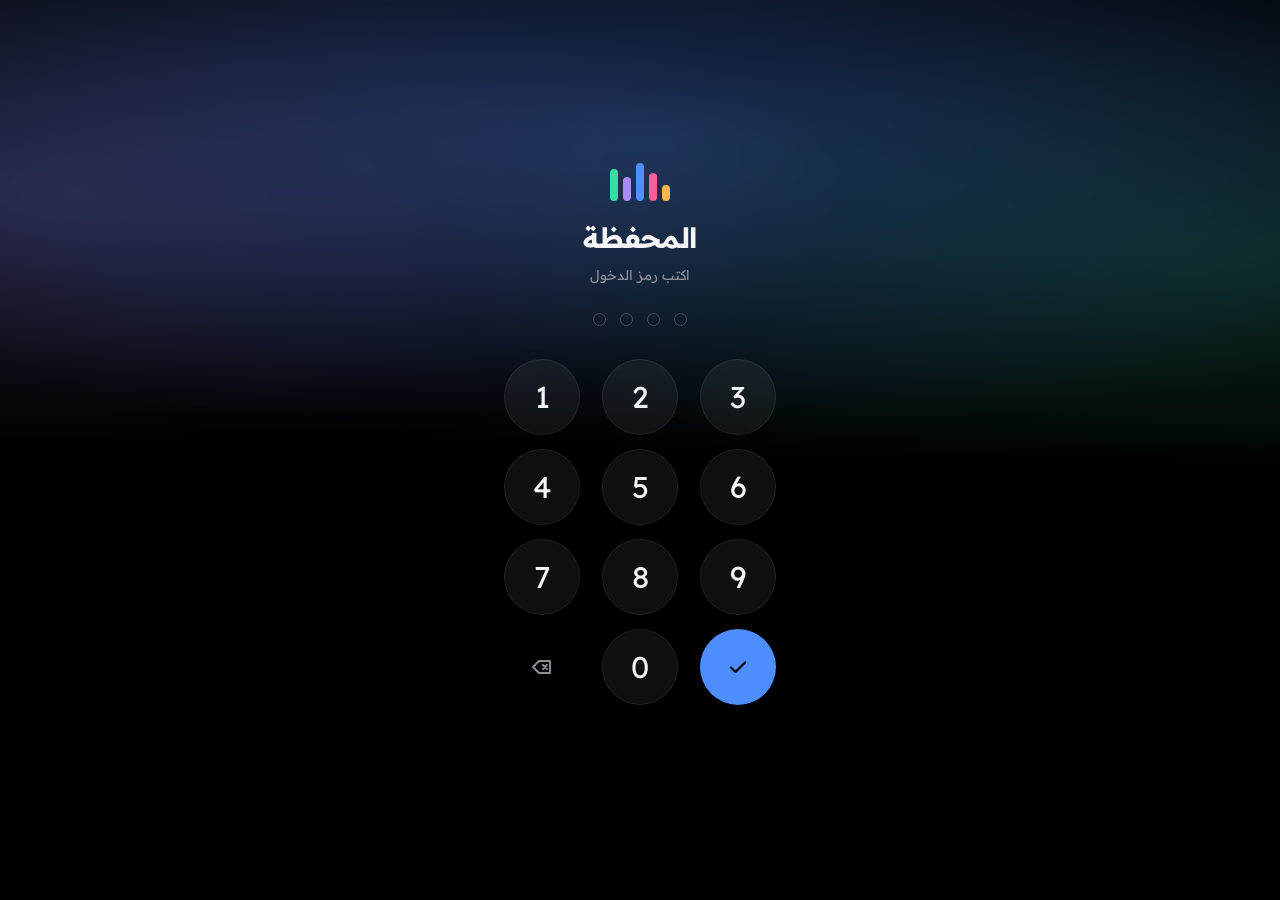
==== commit cace8106: "Add files via upload" ====
--- a/app.html
+++ b/app.html
@@ -1,24 +1,24 @@
 <!DOCTYPE html>
-<html lang="ar" dir="rtl"><head><meta charset="utf-8"><meta name="referrer" content="no-referrer"><meta name="robots" content="noindex,nofollow"><!-- بيتنا v23.83 · الفتح السريع — الملف ده بيتعمل لوحده من FamilyApp.html -->
-<script src="../config.js"></script>
+<html lang="ar" dir="rtl"><head><meta charset="utf-8"><meta name="referrer" content="no-referrer"><meta name="robots" content="noindex,nofollow"><!-- المحفظة v23.81 · الفتح السريع — الملف ده بيتعمل لوحده من WebApp.html -->
+<script src="config.js"></script>
 <script>
-/* بيتنا — الفتح السريع (v23.83): الواجهة شغالة من صفحة الموبايل نفسها، والكلام مع Apps Script بقى طلبات POST لباب العيلة
-   • google.script.run هنا = نفس الشكل اللي التطبيق بينادي بيه، بس الطلب بيروح لـ /exec ومعاه مفتاح البيت (api:2)
-   • مفتاح البيت محفوظ في صفحة الموبايل (wallet.wife.k) من الرابط اللي اتفتح مرة — ومابيروحش لسيرفر GitHub
-   • الرابط اتغيّر (المفتاح القديم اتلغى) / المفتاح مش موجود → صفحة الموبايل بترجع للطريقة العادية */
+/* المحفظة — الفتح السريع (v23.81): الواجهة شغالة من صفحة الموبايل نفسها، والكلام مع Apps Script بقى طلبات POST للباب الجديد
+   • google.script.run هنا = نفس الشكل اللي التطبيق بينادي بيه، بس الطلب بيروح لـ /exec ومعاه مفتاح الموبايل + تذكرة (أو الرمز عند الفتح)
+   • الرمز بيتبعت مع bootstrap ومع كل فتح للقفل → تذكرة 12 ساعة في الذاكرة بس · المفتاح محفوظ في صفحة الموبايل (wallet.owner.kv)
+   • الموبايل اتلغى ربطه / اتقفل / مفيش رمز → صفحة الموبايل بترجع للطريقة العادية (صفحة جوجل) */
 (function () {
   'use strict';
   var EXEC = String(window.WALLET_EXEC || '').trim(), KEY = '';
-  try { KEY = String(localStorage.getItem('wallet.wife.k') || ''); } catch (e) {}
-  if (!/^[A-Za-z0-9]{6,64}$/.test(KEY)) KEY = '';
+  try { var kv = JSON.parse(localStorage.getItem('wallet.owner.kv') || '{}') || {}, dv = String(kv.dev || ''), ix = dv.indexOf('.'); KEY = ix > 0 ? dv.slice(ix + 1) : ''; } catch (e) {}
   // الصفحة دي بتشتغل لوحدها أو جوّه صفحة الموبايل بتاعتنا بس — جوّه صفحة حد تاني: مابتشتغلش
   try { if (window.top !== window && window.top.location.origin !== location.origin) throw 0; } catch (e) { try { window.stop(); } catch (x) {} location.replace('about:blank'); return; }
-  window.FAMX = { v: 1, exec: EXEC };
-  window.FK = KEY; window.MOB = { o: location.origin, fam: 1 };
+  var X = window.MOBX = { v: 1, exec: EXEC, tok: '', left: null }, gate = null, pp = '';
+  window.HASPIN = true; window.MOB = { o: location.origin };
   // أي عطل في الطريق (نت · مهلة · رد مش مفهوم) = «النت فصل» عند التطبيق — بيعيد المحاولة بنفس رقم العملية (السيرفر مابيسجلهاش مرتين)
   function netErr() { return new Error('NetworkError: Failed to fetch'); }
+  function tokOk() { var t = X.tok, i = t.indexOf('.'); return i > 0 && parseInt(t.slice(0, i), 36) > Date.now() + 30000; }
   function post(body, cb) {
-    body.api = 2; body.k = KEY;
+    body.api = 1; body.dev = KEY;
     var ac = window.AbortController ? new AbortController() : null, done = 0, tm = setTimeout(function () { if (ac) try { ac.abort(); } catch (e) {} fin(null, netErr()); }, 150000);
     function fin(j, e) { if (done) return; done = 1; clearTimeout(tm); cb(j, e); }
     try {
@@ -27,19 +27,58 @@
         .then(function (t) { var j = null; try { j = JSON.parse(t); } catch (e) {} if (j && typeof j === 'object') fin(j); else fin(null, netErr()); }, function () { fin(null, netErr()); });
     } catch (e) { fin(null, netErr()); }
   }
-  // المفتاح اتلغى أو مش موجود → الطريقة العادية (ومنها بتشوف رسالة «الرابط قديم»)
-  function dead(msg) { try { window.top.postMessage({ wp: 1, t: 'old', msg: String(msg || '') }, location.origin); } catch (e) {} }
-  function send(fn, args, ok0, fail0) {
+  function lockMsg(t) { var m = document.getElementById('lockMsg'); if (m) m.textContent = t; }
+  // الربط اتلغى / الجهاز اتقفل / الرمز اتشال → الطريقة العادية (ومنها تربط تاني)
+  function dead(j) { X.tok = ''; pp = ''; try { window.top.postMessage({ wp: 1, t: 'old', msg: String(j && j.msg || '') }, location.origin); } catch (e) {} }
+  // التذكرة مابقتش مقبولة (الرمز اتغير من جهاز تاني) → القفل، والرمز يتأكد من السيرفر
+  function auth(msg) { X.tok = ''; pp = ''; try { if (typeof window.b59Lock === 'function' && window.S) window.b59Lock(null, function () { lockMsg(msg || 'اكتب رمز الدخول'); }); } catch (e) {} }
+  function login(pin) {
+    pin = String(pin == null ? '' : pin); if (!pin) return Promise.resolve(); pp = pin;
+    var p = new Promise(function (res) {
+      post({ pin: pin }, function (j) {
+        if (gate === p) gate = null;
+        if (j && j.ok && j.tok) { X.tok = j.tok; pp = ''; }
+        else if (j && j.code === 'PIN') auth('الرمز اتغير — اكتب الرمز الجديد');
+        else if (j && (j.code === 'DEV' || j.code === 'LOCK' || j.code === 'NOPIN')) dead(j);
+        res();   // مفيش نت: الرمز بيفضل في الذاكرة ونجرّب تاني مع أول طلب أو لما النت يرجع
+      });
+    });
+    gate = p; return p;
+  }
+  X.login = login;
+  function send(fn, args, ok0, fail0, again) {
     var ok = function (r) { setTimeout(function () { if (ok0) ok0(r); }, 0); }, fail = function (e) { setTimeout(function () { if (fail0) fail0(e); }, 0); };
-    if (!KEY) { dead('الرابط مش موجود على الموبايل ده — افتحي الرابط اللي اتبعتلك'); fail(new Error('الرابط مش موجود')); return; }
-    post({ fn: fn, args: args }, function (j, err) {
+    if (again) { ok = ok0; fail = fail0; }
+    if (fn === 'prewarm' && !tokOk()) { post({ a: 'warm' }, function (j) { if (j && !j.ok && (j.code === 'DEV' || j.code === 'LOCK' || j.code === 'NOPIN')) dead(j); ok({ ok: true }); }); return; }   // وانت بتكتب الرمز: السيرفر بيجهّز (من غير ما يرجّع بيانات)
+    var body = { fn: fn, args: args }, boot = fn === 'bootstrap', rel = null, gp = null;
+    if (boot) {
+      var pin = String(args[0] == null ? '' : args[0]); if (!pin) { ok({ ok: false, locked: true }); return; }
+      body.pin = pin; gp = new Promise(function (res) { rel = res; }); gate = gp;
+    } else if (!tokOk()) {
+      if (gate && !again) { gate.then(function () { send(fn, args, ok, fail, 1); }); return; }        // الدخول لسه رايح — استنى تذكرته
+      if (pp && !again) { login(pp).then(function () { send(fn, args, ok, fail, 1); }); return; }     // دخول ماكملش (نت) — نجرّبه تاني الأول
+      fail(netErr()); return;
+    } else body.tok = X.tok;
+    post(body, function (j, err) {
+      if (j && j.tok) X.tok = j.tok;
+      if (boot) { if (gate === gp) gate = null; if (j && j.ok) pp = ''; rel(); }
       if (!j) { fail(err || netErr()); return; }
       if (j.ok) { ok(j.r === undefined ? null : j.r); return; }
-      var m = String(j.msg || '');
-      if (j.code === 'KEY') { dead(m); fail(new Error(m || 'الرابط قديم')); return; }
+      var c = j.code, m = String(j.msg || '');
+      if (c === 'PIN') {
+        X.left = j.left; ok({ ok: false, locked: true });
+        if (j.left <= 2) setTimeout(function () { lockMsg('الرمز غلط — فاضل ' + (j.left === 1 ? 'محاولة واحدة' : 'محاولتين') + ' وبعدها الموبايل ده يتقفل'); }, 30);
+        return;
+      }
+      if (c === 'AUTH') {
+        if (pp && !again) { X.tok = ''; login(pp).then(function () { send(fn, args, ok, fail, 1); }); return; }
+        fail(new Error(m || 'اكتب رمز الدخول')); auth(m); return;
+      }
+      if (c === 'DEV' || c === 'LOCK' || c === 'NOPIN') { if (boot) ok({ ok: false, msg: m }); else fail(new Error(m)); dead(j); return; }
       fail(new Error(m || 'خطأ'));   // FN · EXC
     });
   }
+  window.addEventListener('online', function () { if (pp && !gate && !tokOk()) login(pp); });
   function runner() {
     var s = null, f = null, o;
     o = new Proxy({}, { get: function (t, k) {
@@ -52,146 +91,934 @@
     return o;
   }
   var nop = function () {};
-  window.google = { script: { url: { getLocation: function (cb) { try { cb({ parameter: KEY ? { k: KEY } : {}, parameters: {}, hash: '' }); } catch (e) {} } }, host: { close: nop, setHeight: nop, setWidth: nop }, history: { push: nop, replace: nop, setChangeHandler: nop } } };
+  window.google = { script: { url: { getLocation: function (cb) { try { cb({ parameter: {}, parameters: {}, hash: '' }); } catch (e) {} } }, host: { close: nop, setHeight: nop, setWidth: nop }, history: { push: nop, replace: nop, setChangeHandler: nop } } };
   Object.defineProperty(window.google.script, 'run', { get: runner });
 })();
 </script>
-<meta name="viewport" content="width=device-width,initial-scale=1,viewport-fit=cover,user-scalable=no"><meta name="apple-mobile-web-app-capable" content="yes"><meta name="theme-color" content="#fcf3f5">
-<title>مصاريف البيت</title>
-<link rel="preconnect" href="https://fonts.googleapis.com"><link rel="preconnect" href="https://fonts.gstatic.com" crossorigin>
-<link href="https://fonts.googleapis.com/css2?family=El+Messiri:wght@500;600;700&family=Readex+Pro:wght@400;500;600&display=swap" rel="stylesheet">
+<meta name="viewport" content="width=device-width,initial-scale=1,viewport-fit=cover,user-scalable=no"><meta name="apple-mobile-web-app-capable" content="yes"><meta name="theme-color" content="#000000"><link rel="preconnect" href="https://fonts.googleapis.com"><link rel="preconnect" href="https://fonts.gstatic.com" crossorigin><link rel="stylesheet" href="https://fonts.googleapis.com/css2?family=Readex+Pro:wght@300;400;500;600;700&display=swap"><script>/* ✔ v23.37: الغامق أساسي — الفاتح بس لو اخترته */(function(){var t="dark";try{if(localStorage.getItem("theme")==="light")t="light";}catch(e){}document.documentElement.setAttribute("data-t",t);})();</script>
+<title>المحفظة</title>
 <style>
-/* ✔ v23.30: تطبيق البيت — دفتر بيت ناعم: ورق وردي فاتح · حبر برقوقي · وردي للأرقام · ميرمية للحاجات الحلوة */
-:root{--paper:#fcf3f5;--card:#fff;--ink:#3b1f2b;--ink2:#7a5867;--ink3:#a88a97;--line:#f3e3e8;--field:#fbf0f3;--rose:#db2777;--rose-s:#f7c6da;--rose-bg:#fde7ef;--plum:#7c3aed;--sage:#4f7f6c;--sage-bg:#e8f2ed;--tgp:#0d9488;--apri:#b45309;--apri-bg:#fdf0e3;--red:#c0264f;--sh:0 1px 0 rgba(59,31,43,.04),0 10px 28px -14px rgba(219,39,119,.28)}
-@media(prefers-color-scheme:dark){:root{--paper:#1a1216;--card:#24181e;--ink:#f7e9ef;--ink2:#c7a8b6;--ink3:#8f7381;--line:#36242d;--field:#2d1f26;--rose:#ec4899;--rose-s:#5c2a43;--rose-bg:#3a1d2c;--plum:#8b5cf6;--sage:#86c2a8;--sage-bg:#1d2e27;--tgp:#14a38b;--apri:#f0a35e;--apri-bg:#33241a;--red:#f47195;--sh:0 12px 30px -16px rgba(0,0,0,.6)}}
+:root{--bg:#f3f4f8;--card:#fff;--txt:#111827;--txt2:#6b7280;--sep:#e5e7eb;--field:#f9fafb;--fb:#e5e7eb;--pri:#4f46e5;--pri2:#7c3aed;--pri-bg:#eef2ff;--green:#16a34a;--green-bg:#ecfdf5;--red:#dc2626;--red-bg:#fef2f2;--amber:#d97706;--amber-bg:#fffbeb;--blue:#2563eb;--blue-bg:#eff6ff;--teal:#0d9488;--teal-bg:#f0fdfa;--sh:0 6px 20px rgba(17,24,39,.06);--r:18px}
+@media(prefers-color-scheme:dark){:root:not([data-t=light]){--bg:#0f1117;--card:#181b25;--txt:#f3f4f6;--txt2:#9ca3af;--sep:#262a36;--field:#1f2330;--fb:#2b3040;--pri-bg:#23244a;--green-bg:#0f2a1e;--red-bg:#2d1518;--amber-bg:#2b2211;--blue-bg:#122036;--teal-bg:#0f2a27;--sh:0 8px 24px rgba(0,0,0,.35)}}
+:root[data-t=dark]{--bg:#0f1117;--card:#181b25;--txt:#f3f4f6;--txt2:#9ca3af;--sep:#262a36;--field:#1f2330;--fb:#2b3040;--pri-bg:#23244a;--green-bg:#0f2a1e;--red-bg:#2d1518;--amber-bg:#2b2211;--blue-bg:#122036;--teal-bg:#0f2a27;--sh:0 8px 24px rgba(0,0,0,.35)}
 *{box-sizing:border-box;-webkit-tap-highlight-color:transparent}
-html,body{margin:0;background:var(--paper);color:var(--ink);font-family:"Readex Pro",-apple-system,"SF Arabic","Noto Sans Arabic",system-ui,sans-serif;font-size:15px;line-height:1.55}
-body{padding:0 16px calc(96px + env(safe-area-inset-bottom))}
-h1,h2,h3,.disp{font-family:"El Messiri","Readex Pro",serif;font-weight:700;letter-spacing:0}
-button{font-family:inherit;color:inherit}
-button:focus-visible,input:focus-visible,.chip:focus-visible{outline:2px solid var(--rose);outline-offset:2px}
-.hd{padding:calc(16px + env(safe-area-inset-top)) 2px 8px;display:flex;justify-content:space-between;align-items:flex-end}
-.hd h1{margin:0;font-size:24px;line-height:1.2}.hd .sub{font-size:13px;color:var(--ink2)}
-.ic{width:40px;height:40px;border-radius:14px;background:var(--card);box-shadow:var(--sh);border:none;font-size:17px;cursor:pointer}
-.tabs{display:flex;gap:4px;background:var(--field);border-radius:16px;padding:4px;margin:10px 0 14px}
-.tabs button{flex:1;border:none;background:transparent;padding:10px;border-radius:12px;font-size:14.5px;font-weight:600;color:var(--ink2);cursor:pointer}
-.tabs button.on{background:var(--card);color:var(--ink);box-shadow:var(--sh)}
-.card{background:var(--card);border-radius:20px;padding:16px;margin-bottom:12px;box-shadow:var(--sh)}
-.ct{font-family:"El Messiri",serif;font-weight:700;font-size:16.5px;margin:0 0 10px;display:flex;justify-content:space-between;align-items:baseline;gap:8px}
-.ct small{font-family:"Readex Pro",sans-serif;font-weight:500;font-size:12.5px;color:var(--ink2)}
-.mini{font-size:12.5px;color:var(--ink2)}
-.num{direction:ltr;unicode-bidi:isolate;font-variant-numeric:tabular-nums}
-/* الحلقة — ميزانية الشهر خرز حوالين الرقم */
-.hero{background:var(--card);border-radius:28px;padding:18px 16px 16px;margin-bottom:12px;box-shadow:var(--sh);text-align:center}
-.ring{position:relative;width:220px;height:220px;margin:0 auto}
-.ring svg{width:100%;height:100%;display:block}
-.ring .c{position:absolute;inset:0;display:flex;flex-direction:column;align-items:center;justify-content:center}
-.ring .l{font-size:13px;color:var(--ink2)}.ring .v{font-family:"El Messiri",serif;font-size:40px;font-weight:700;line-height:1.1;direction:ltr}.ring .s{font-size:12.5px;color:var(--ink2);margin-top:2px}
-.bead{transition:opacity .25s ease}
-@media(prefers-reduced-motion:no-preference){.ring.anim .bead.f{animation:pop .5s ease both}}
-@keyframes pop{from{opacity:0;transform:scale(.4)}to{opacity:1;transform:none}}
-.facts{display:grid;grid-template-columns:repeat(3,1fr);gap:6px;margin-top:12px}
-.alw2{display:flex;align-items:center;justify-content:space-between;gap:12px;margin-top:12px;padding:12px 14px;border-radius:18px;background:var(--rose-bg);text-align:right}.alw2 span{display:block;font-size:12px;color:var(--ink2)}.alw2 b{display:block;font-size:24px;color:var(--rose);font-weight:700;direction:ltr;text-align:right;line-height:1.2}.alw2 small{font-size:12px;color:var(--ink2);text-align:left;line-height:1.5}.alw2.r{background:var(--apri-bg)}.alw2.r b{color:var(--apri)}
-.facts div{background:var(--field);border-radius:14px;padding:9px 6px}.facts b{display:block;font-size:15.5px;direction:ltr}.facts span{font-size:11.5px;color:var(--ink2)}
-.warn{background:var(--apri-bg);color:var(--apri);border-radius:14px;padding:10px 12px;font-size:13px;margin-bottom:12px}
-.item{display:flex;align-items:center;gap:11px;padding:10px 0;border-bottom:1px solid var(--line)}.item:last-child{border-bottom:none}
-.ico{width:40px;height:40px;border-radius:14px;display:flex;align-items:center;justify-content:center;font-size:18px;flex:none;background:var(--rose-bg)}
-.info{flex:1;min-width:0}.n{font-weight:600;font-size:14px;white-space:nowrap;overflow:hidden;text-overflow:ellipsis}.m{font-size:12px;color:var(--ink2)}
-.amt{font-weight:600;direction:ltr;white-space:nowrap;font-variant-numeric:tabular-nums}.amt.ref{color:var(--sage)}
-.day{font-size:12.5px;color:var(--ink2);font-weight:600;margin:12px 0 0}
-.chip{display:inline-flex;align-items:center;gap:5px;padding:7px 13px;border-radius:999px;background:var(--field);font-size:13.5px;font-weight:500;border:1.5px solid transparent;margin:0 0 7px 6px;cursor:pointer;color:var(--ink)}
-.chip.on{background:var(--rose-bg);border-color:var(--rose);color:var(--ink)}
-.chip.off{opacity:.55}
-.qty{display:flex;align-items:center;gap:10px}.qty button{width:46px;height:46px;border-radius:14px;border:0;background:var(--rose-bg);color:var(--rose);font-size:22px;font-weight:700;cursor:pointer;flex:none}.qty input{width:96px;text-align:center;font-size:18px;font-weight:600}
-.pill.avg{background:var(--field);color:var(--ink)}
-#fCats.allc{max-height:300px;overflow-y:auto;padding:2px 0}.cgh{font-size:12px;font-weight:600;color:var(--ink2);margin:8px 0 5px}.cgh:first-child{margin-top:0}
-.btn{width:100%;padding:14px;border:none;border-radius:16px;background:var(--rose);color:#fff;font-weight:600;font-size:16px;cursor:pointer;margin-top:6px}.btn:disabled{opacity:.55}.btn.gh{background:var(--field);color:var(--ink)}.btn.r{background:transparent;color:var(--red);border:1.5px solid var(--line)}
-.fg{margin-bottom:12px}.fg label{display:block;font-size:12.5px;color:var(--ink2);margin-bottom:6px;font-weight:500}
-input{width:100%;padding:13px;border:1.5px solid var(--line);border-radius:14px;background:var(--field);color:var(--ink);font-size:16px;font-family:inherit;outline:none}input:focus{border-color:var(--rose)}
-input[type=number],input[data-num]{direction:ltr;text-align:right;font-size:28px;font-family:"El Messiri",serif;font-weight:700}
-.row2{display:grid;grid-template-columns:1fr 1fr;gap:8px}
-.fab{position:fixed;bottom:calc(20px + env(safe-area-inset-bottom));left:50%;transform:translateX(-50%);padding:15px 34px;border-radius:999px;background:var(--rose);color:#fff;font-size:16px;font-weight:600;border:none;box-shadow:0 14px 30px -10px rgba(219,39,119,.6);z-index:31;cursor:pointer}
-#mb{position:fixed;inset:0;background:rgba(40,16,28,.42);z-index:40;display:none;align-items:flex-end}#mb.on{display:flex}
-#md{background:var(--card);width:100%;max-height:92vh;overflow:auto;border-radius:26px 26px 0 0;padding:16px 16px calc(22px + env(safe-area-inset-bottom))}
-@media(prefers-reduced-motion:no-preference){#md{animation:up .22s ease}}@keyframes up{from{transform:translateY(40px);opacity:0}to{transform:none;opacity:1}}
-.mh{display:flex;align-items:center;justify-content:space-between;margin-bottom:12px}.mh h3{margin:0;font-size:19px}.x{border:none;background:var(--field);width:36px;height:36px;border-radius:12px;font-size:20px;color:var(--ink2);cursor:pointer}
-#toast{position:fixed;top:calc(12px + env(safe-area-inset-top));left:50%;transform:translateX(-50%);background:var(--ink);color:var(--paper);padding:10px 16px;border-radius:14px;font-size:13.5px;z-index:60;display:none;max-width:92%}#toast.e{background:var(--red);color:#fff}
-.loader{padding:44px;text-align:center;color:var(--ink2)}.spin{width:30px;height:30px;border:3px solid var(--line);border-top-color:var(--rose);border-radius:50%;animation:sp .8s linear infinite;margin:auto}@keyframes sp{to{transform:rotate(360deg)}}
-.prog{height:6px;background:var(--rose-bg);border-radius:6px;overflow:hidden;margin:6px 0}.prog i{display:block;height:100%;background:var(--rose);border-radius:6px}
-/* التحليلات */
-.per{display:flex;gap:6px;margin-bottom:12px;overflow-x:auto}.per .chip{margin:0;white-space:nowrap}
-.big{font-family:"El Messiri",serif;font-size:42px;font-weight:700;line-height:1.1;direction:ltr;text-align:right}
-.delta{display:inline-flex;align-items:center;gap:5px;font-size:13px;padding:4px 10px;border-radius:999px;margin-top:6px}
-.delta.d-good{background:var(--sage-bg);color:var(--sage)}.delta.d-warn{background:var(--apri-bg);color:var(--apri)}.delta.d-flat{background:var(--field);color:var(--ink2)}
-.kv{display:flex;justify-content:space-between;font-size:13.5px;padding:7px 0;border-top:1px solid var(--line)}.kv:first-of-type{border-top:none}.kv b{font-weight:600;direction:ltr;font-variant-numeric:tabular-nums}
+html,body{margin:0;background:var(--bg);color:var(--txt);font-family:-apple-system,"SF Pro Text","Segoe UI","Noto Sans Arabic",Roboto,system-ui,sans-serif;font-size:15px;line-height:1.5}
+body{padding-bottom:calc(84px + env(safe-area-inset-bottom))}
+.hd{position:sticky;top:0;z-index:20;background:var(--bg);padding:calc(10px + env(safe-area-inset-top)) 16px 8px;display:flex;align-items:center;justify-content:space-between}
+.hd h1{font-size:19px;margin:0;font-weight:800}
+.hd .ic{width:38px;height:38px;border-radius:12px;background:var(--card);box-shadow:var(--sh);border:none;font-size:18px;display:flex;align-items:center;justify-content:center;color:var(--txt);position:relative}
+.badge{position:absolute;top:-4px;left:-4px;background:var(--red);color:#fff;font-size:10px;font-weight:700;border-radius:9px;padding:1px 5px;min-width:16px;text-align:center}
+.pg{display:none;padding:0 14px}.pg.on{display:block}
+.card{background:var(--card);border-radius:var(--r);padding:14px;margin-bottom:12px;box-shadow:var(--sh)}
+.ct{font-weight:800;font-size:14px;margin:0 0 10px;display:flex;align-items:center;justify-content:space-between;gap:8px}
+.hero{background:linear-gradient(135deg,#4f46e5,#7c3aed 60%,#9333ea);color:#fff;border-radius:22px;padding:18px 16px;margin-bottom:12px;box-shadow:0 12px 30px rgba(79,70,229,.32);position:relative;overflow:hidden}
+.hero:after{content:"";position:absolute;inset:auto -40px -60px auto;width:180px;height:180px;border-radius:50%;background:rgba(255,255,255,.08)}
+.hero .l{font-size:12px;opacity:.85}.hero .v{font-size:30px;font-weight:900;letter-spacing:-.5px;direction:ltr;text-align:right;margin:2px 0 8px}
+.hero .grid{display:grid;grid-template-columns:1fr 1fr;gap:8px}.hero .g{background:rgba(255,255,255,.14);border-radius:14px;padding:8px 10px}.hero .g b{display:block;font-size:15px;direction:ltr;text-align:right}
+.hero.g2{background:linear-gradient(135deg,#0d9488,#0891b2)}.hero.g3{background:linear-gradient(135deg,#ea580c,#db2777)}.hero.g4{background:linear-gradient(135deg,#2563eb,#4f46e5)}
+.stats{display:grid;grid-template-columns:1fr 1fr;gap:10px;margin-bottom:12px}.stats.c3{grid-template-columns:1fr 1fr 1fr}
+.st{background:var(--card);border-radius:16px;padding:12px;box-shadow:var(--sh)}.st .l{font-size:11px;color:var(--txt2)}.st .v{font-size:18px;font-weight:800;direction:ltr;text-align:right;margin-top:2px}
+.item{display:flex;align-items:center;gap:11px;padding:10px 0;border-bottom:1px solid var(--sep)}.item:last-child{border-bottom:none}
+.ico{width:40px;height:40px;border-radius:13px;display:flex;align-items:center;justify-content:center;font-size:18px;flex:none;background:var(--field)}
+.info{flex:1;min-width:0}.n{font-weight:700;font-size:14px;white-space:nowrap;overflow:hidden;text-overflow:ellipsis}.m{font-size:12px;color:var(--txt2);white-space:nowrap;overflow:hidden;text-overflow:ellipsis}
+.amt{font-weight:800;direction:ltr;text-align:right;white-space:nowrap}.inc{color:var(--green)}.exp{color:var(--red)}.mut{color:var(--txt2)}
+.chip{display:inline-flex;align-items:center;gap:4px;padding:5px 11px;border-radius:999px;background:var(--field);font-size:12.5px;font-weight:600;border:1.5px solid transparent;margin:0 0 6px 6px;cursor:pointer;color:var(--txt);white-space:nowrap}.chip.on{background:var(--pri-bg);border-color:var(--pri);color:var(--pri)}
+.prog{height:9px;background:var(--field);border-radius:6px;overflow:hidden;margin:7px 0}.prog i{display:block;height:100%;background:linear-gradient(90deg,#4f46e5,#7c3aed);border-radius:6px;transition:width .4s}.prog i.r{background:linear-gradient(90deg,#f59e0b,#dc2626)}.prog i.g{background:linear-gradient(90deg,#10b981,#059669)}
+.btn{width:100%;padding:13px;border:none;border-radius:14px;background:var(--pri);color:#fff;font-weight:700;font-size:15px;font-family:inherit;cursor:pointer;margin-top:6px}.btn:disabled{opacity:.55}
+.btn.g{background:var(--green)}.btn.r{background:var(--red)}.btn.o{background:var(--amber)}.btn.b{background:var(--blue)}.btn.gh{background:var(--field);color:var(--txt)}.btn.sm{width:auto;padding:8px 13px;font-size:13px;border-radius:11px;margin:0}
+.seg{display:flex;background:var(--field);border-radius:13px;padding:3px;margin-bottom:10px}.seg>div{flex:1;text-align:center;padding:8px 4px;border-radius:11px;font-size:13px;font-weight:700;color:var(--txt2);cursor:pointer}.seg>div.on{background:var(--card);color:var(--pri);box-shadow:0 2px 8px rgba(0,0,0,.08)}
+.fg{margin-bottom:11px}.fg label{display:block;font-size:12px;color:var(--txt2);margin-bottom:5px;font-weight:600}
+input,select,textarea{width:100%;padding:12px;border:1.5px solid var(--fb);border-radius:13px;background:var(--field);color:var(--txt);font-size:15px;font-family:inherit;outline:none}input:focus,select:focus{border-color:var(--pri)}
+input[type=number],input[data-num]{direction:ltr;text-align:right}.row2{display:grid;grid-template-columns:1fr 1fr;gap:8px}
+.rpbtn{margin:0 0 12px}.rpo,.fg label.rpo{display:flex;align-items:center;gap:10px;padding:10px 0;margin:0;border-bottom:1px solid var(--sep);cursor:pointer;font-size:14px;font-weight:500;color:var(--txt)}.rpo input{width:20px;height:20px;padding:0;margin:0;border:none;flex:none;accent-color:var(--pri)}.rpo b{flex:1;font-weight:600}.rpo .mini{flex:none}
+.mini{font-size:12px;color:var(--txt2)}.warn{background:var(--amber-bg);color:var(--amber);border-radius:12px;padding:9px 11px;font-size:13px}.ok{background:var(--green-bg);color:var(--green);border-radius:12px;padding:9px 11px;font-size:13px}
+.nav{position:fixed;bottom:0;left:0;right:0;background:var(--card);border-top:1px solid var(--sep);display:flex;padding:6px 4px calc(6px + env(safe-area-inset-bottom));z-index:30}
+.nav div{flex:1;text-align:center;font-size:10.5px;color:var(--txt2);cursor:pointer;padding:4px 0}.nav div b{display:block;font-size:20px;font-weight:400;margin-bottom:1px;filter:grayscale(1);opacity:.6}.nav div.on{color:var(--pri);font-weight:700}.nav div.on b{filter:none;opacity:1}
+.fab{position:fixed;bottom:calc(76px + env(safe-area-inset-bottom));left:18px;width:56px;height:56px;border-radius:20px;background:linear-gradient(135deg,#4f46e5,#7c3aed);color:#fff;font-size:30px;border:none;box-shadow:0 10px 24px rgba(79,70,229,.4);z-index:31;cursor:pointer}
+#mb{position:fixed;inset:0;background:rgba(0,0,0,.45);z-index:40;display:none;align-items:flex-end}#mb.on{display:flex}
+#md{background:var(--card);width:100%;max-height:92vh;overflow:auto;border-radius:24px 24px 0 0;padding:14px 16px calc(20px + env(safe-area-inset-bottom));animation:up .22s ease}
+@keyframes up{from{transform:translateY(40px);opacity:0}to{transform:none;opacity:1}}
+.mh{display:flex;align-items:center;justify-content:space-between;margin-bottom:12px}.mh h3{margin:0;font-size:17px}.x{border:none;background:var(--field);width:34px;height:34px;border-radius:12px;font-size:20px;color:var(--txt2);cursor:pointer}
+#toast{position:fixed;top:calc(12px + env(safe-area-inset-top));left:50%;transform:translateX(-50%);background:#111827;color:#fff;padding:10px 16px;border-radius:14px;font-size:13.5px;z-index:60;display:none;max-width:92%;box-shadow:0 8px 24px rgba(0,0,0,.3)}#toast.e{background:var(--red)}
+.loader{padding:40px;text-align:center;color:var(--txt2)}.spin{width:30px;height:30px;border:3px solid var(--sep);border-top-color:var(--pri);border-radius:50%;animation:sp .8s linear infinite;margin:auto}@keyframes sp{to{transform:rotate(360deg)}}
+.tb{width:100%;font-size:13px;border-collapse:collapse}.tb td{padding:6px 4px;border-bottom:1px solid var(--sep)}.tb td:last-child{text-align:left;direction:ltr;font-weight:700}
+.cv{position:relative;height:190px}
+#lock{position:fixed;inset:0;background:linear-gradient(160deg,#4f46e5,#7c3aed);display:flex;align-items:center;justify-content:center;z-index:100;color:#fff;text-align:center}
+#lock input{width:170px;text-align:center;font-size:26px;letter-spacing:8px;background:rgba(255,255,255,.15);color:#fff;border:none}
+.tabs{display:flex;gap:6px;overflow-x:auto;margin-bottom:10px;padding-bottom:2px}.tabs::-webkit-scrollbar{display:none}
+.pill{font-size:11px;padding:2px 8px;border-radius:999px;background:var(--field);color:var(--txt2);font-weight:700}.pill.g{background:var(--green-bg);color:var(--green)}.pill.r{background:var(--red-bg);color:var(--red)}.pill.a{background:var(--amber-bg);color:var(--amber)}.pill.b{background:var(--blue-bg);color:var(--blue)}
+.acc-strip{display:flex;gap:10px;overflow-x:auto;padding-bottom:4px;margin-bottom:12px}.acc-strip::-webkit-scrollbar{display:none}
+.acc{flex:none;width:150px;border-radius:16px;padding:12px;color:#fff;box-shadow:var(--sh)}.acc .n{font-size:12px;opacity:.9;font-weight:600}.acc .v{font-size:17px;font-weight:800;direction:ltr;text-align:right;margin-top:6px}
+.hbtn{display:inline-flex;align-items:center;justify-content:center;width:19px;height:19px;border-radius:50%;background:var(--field);color:var(--pri);font-size:12px;font-weight:800;cursor:pointer;margin-inline-start:6px;vertical-align:middle;flex:none}
 
+/* ═══ ✔ v22.7: شاشة التسجيل السريع — أسلوب iOS ═══ */
+#qs{position:fixed;inset:0;z-index:35;display:none;flex-direction:column;background:var(--bg)}
+#qs.on{display:flex;animation:up .22s ease}
+.qh{display:flex;align-items:center;justify-content:space-between;padding:calc(10px + env(safe-area-inset-top)) 14px 6px}
+.qh h3{font-size:17px;font-weight:800;margin:0}
+.qx{width:40px;height:40px;border-radius:50%;background:var(--card);border:none;font-size:22px;line-height:1;color:var(--txt);cursor:pointer}
+.qt{padding:9px 15px;border-radius:20px;background:var(--card);border:none;font-weight:700;font-size:14px;color:var(--txt);cursor:pointer}
+.qseg{display:flex;background:var(--card);border-radius:13px;padding:3px;margin:6px 14px 0}
+.qseg div{flex:1;text-align:center;padding:9px 0;border-radius:10px;font-weight:700;font-size:15px;color:var(--txt2);cursor:pointer;transition:all .15s}
+.qseg div.on{background:var(--field);color:var(--txt);box-shadow:0 1px 5px rgba(0,0,0,.14)}
+.qamt{display:flex;align-items:center;justify-content:space-between;gap:10px;padding:16px 18px 12px;direction:ltr;border-bottom:1px solid var(--sep)}
+.qamt .n{font-size:50px;font-weight:800;letter-spacing:-1.5px;font-variant-numeric:tabular-nums;line-height:1.1;overflow:hidden;white-space:nowrap;text-overflow:ellipsis}
+.qamt .cur{padding:7px 14px;border-radius:16px;background:var(--card);font-weight:800;font-size:14px;color:var(--txt2);flex:none}
+.qbody{flex:1;overflow:auto;padding:0 14px 12px;-webkit-overflow-scrolling:touch}
+.qgl{font-size:13px;color:var(--txt2);margin:16px 6px 7px;font-weight:600}
+.qgrp{background:var(--card);border-radius:14px;overflow:hidden}
+.qrow{display:flex;align-items:center;gap:12px;padding:12px 14px;border-bottom:1px solid var(--sep);cursor:pointer;min-height:50px}
+.qrow:last-child{border-bottom:none}.qrow:active{background:var(--field)}
+.qi{width:32px;height:32px;border-radius:9px;display:flex;align-items:center;justify-content:center;font-size:16px;flex:none;color:#fff}
+.ql{flex:1;font-weight:600;font-size:15.5px}
+.qv{color:var(--txt2);font-weight:600;font-size:15px;max-width:55%;overflow:hidden;text-overflow:ellipsis;white-space:nowrap}
+.qv.req{color:var(--red)}
+.qc{color:var(--txt2);font-size:20px;line-height:1;flex:none}
+.qtg{display:flex;background:var(--field);border-radius:9px;padding:2px}
+.qtg span{padding:6px 12px;border-radius:7px;font-size:13.5px;font-weight:700;color:var(--txt2);cursor:pointer}
+.qtg span.on{background:var(--card);color:var(--txt);box-shadow:0 1px 3px rgba(0,0,0,.12)}
+.qnote{flex:1;border:none;background:transparent;font-size:15.5px;color:var(--txt);padding:0;outline:none;font-family:inherit}
+.qkp{background:var(--card);border-radius:22px 22px 0 0;padding:6px 0 calc(4px + env(safe-area-inset-bottom));box-shadow:0 -4px 22px rgba(0,0,0,.13);flex:none}
+.qkp .hd{width:38px;height:5px;border-radius:3px;background:var(--sep);margin:2px auto 6px;cursor:pointer}
+.qkg{display:grid;grid-template-columns:repeat(3,1fr)}
+.qkg button{border:none;background:transparent;font-size:27px;font-weight:600;color:var(--txt);padding:12px 0;border-top:1px solid var(--sep);cursor:pointer;font-family:inherit;-webkit-tap-highlight-color:transparent}
+.qkg button:not(:nth-child(3n)){border-left:1px solid var(--sep)}
+.qkg button:active{background:var(--field)}
+.qkp.min .qkg{display:none}
+.qsave{display:block;margin:4px 14px 8px;width:calc(100% - 28px);padding:14px;border-radius:14px;border:none;font-size:17px;font-weight:800;color:#fff;background:var(--pri);cursor:pointer;font-family:inherit}
+.qsave:disabled{opacity:.38}
+#qp{position:absolute;inset:0;background:rgba(0,0,0,.42);display:none;align-items:flex-end;z-index:3}
+#qp.on{display:flex}
+#qpi{background:var(--bg);width:100%;max-height:82vh;overflow:auto;border-radius:22px 22px 0 0;padding:8px 14px calc(16px + env(safe-area-inset-bottom));animation:up .2s ease}
+#qpi .hd{width:38px;height:5px;border-radius:3px;background:var(--sep);margin:4px auto 10px}
+.qph{display:flex;align-items:center;justify-content:space-between;margin-bottom:10px}.qph b{font-size:17px}
+.qsr{width:100%;box-sizing:border-box;padding:11px 14px;border-radius:12px;border:none;background:var(--card);font-size:15px;color:var(--txt);margin-bottom:10px;font-family:inherit}
+.qok{color:var(--pri);font-weight:800;font-size:18px}
+.qsub{display:grid;grid-template-columns:repeat(auto-fill,minmax(105px,1fr));gap:7px;padding:10px 12px 12px;background:var(--field)}
+.qsub span{padding:10px 6px;border-radius:11px;background:var(--card);text-align:center;font-size:13.5px;font-weight:600;cursor:pointer;line-height:1.3}
+.qsub span.on{outline:2px solid var(--pri);color:var(--pri)}
+.qbig{display:flex;align-items:center;justify-content:center;gap:10px;width:100%;padding:17px;border-radius:18px;border:none;background:linear-gradient(135deg,var(--pri),var(--pri2));color:#fff;font-size:17px;font-weight:800;margin-bottom:12px;box-shadow:0 8px 22px rgba(79,70,229,.32);cursor:pointer;font-family:inherit}
+.qbig b{font-size:24px;line-height:1}
+.qmini{display:flex;gap:8px;margin:-4px 0 12px}
+.qmini button{flex:1;padding:10px;border-radius:13px;border:none;background:var(--card);color:var(--txt);font-weight:700;font-size:13.5px;box-shadow:var(--sh);cursor:pointer;font-family:inherit}
 
+/* ═══ ✔ v23: نظام بصري واحد ═══ */
+.hero,.hero.g2,.hero.g3,.hero.g4{background:linear-gradient(150deg,#4338ca,#5b4fd8);box-shadow:0 10px 26px rgba(67,56,202,.25)}
+.hero:after{display:none}
+.hero .v{font-size:32px;font-weight:800}
+.si{display:block}
+.nav div b{filter:none;opacity:1;display:flex;justify-content:center;margin-bottom:2px;color:var(--txt2)}
+.nav div.on b{color:var(--pri)}
+.hd .ic,.ic{color:var(--txt)}
+.hd .icp{background:var(--pri);color:#fff}
+.qbig{background:var(--pri);box-shadow:none;font-size:16px}
+.qbig .si{width:20px;height:20px}
+.qa button b{display:flex;justify-content:center;color:var(--pri);margin-bottom:4px}
+.acc-grid{display:grid;grid-template-columns:1fr 1fr;gap:8px;margin-bottom:14px}
+.acar{display:flex;gap:8px;overflow-x:auto;scroll-snap-type:x mandatory;-webkit-overflow-scrolling:touch;scrollbar-width:none;margin:0 -16px 6px;padding:2px 16px 8px;scroll-padding:0 16px;overscroll-behavior-x:contain}.acar::-webkit-scrollbar{display:none}
+.acar .acc2{flex:0 0 calc((100% - 8px) * .46);scroll-snap-align:start;border-top:3px solid var(--ac,var(--pri))}
+.abar{position:relative;height:3px;width:56px;margin:0 auto 14px;border-radius:2px;background:var(--sep);overflow:hidden}.abar i{position:absolute;top:0;height:100%;border-radius:2px;background:var(--pri);width:30%;right:0;transition:right .08s linear}
+.aor{display:flex;align-items:center;gap:8px;padding:8px 6px;border-bottom:1px solid var(--sep);background:var(--card);border-radius:10px;transition:background .2s}.aor i{flex:none;width:9px;height:9px;border-radius:50%}.aon{flex:1;font-weight:600;font-size:13.5px;min-width:0}.aoh{cursor:grab;font-size:20px;padding:4px 8px;color:var(--txt2);touch-action:none;user-select:none}.aor.aod{background:var(--pri-bg);box-shadow:var(--sh);position:relative;z-index:2}.aor.aof{background:var(--pri-bg)}
+.acc2{background:var(--card);border-radius:16px;padding:11px 12px;box-shadow:var(--sh);cursor:pointer;min-width:0}
+.acc2 .an{display:flex;align-items:center;gap:6px;font-size:12.5px;font-weight:600;color:var(--txt2);white-space:nowrap;overflow:hidden;text-overflow:ellipsis}
+.acc2 .an i{flex:none;width:8px;height:8px;border-radius:50%;background:var(--ac,var(--pri))}
+.acc2 .av{font-size:18px;font-weight:800;direction:ltr;text-align:right;margin:4px 0 2px;font-variant-numeric:tabular-nums}
+.acc2 .am{font-size:11.5px;color:var(--txt2);white-space:nowrap;overflow:hidden;text-overflow:ellipsis}
+details.more{background:var(--card);border-radius:var(--r);padding:12px 14px;margin:-2px 0 12px;box-shadow:var(--sh)}
+details.more>summary{cursor:pointer;font-weight:700;font-size:13.5px;color:var(--pri);list-style:none}
+details.more>summary::-webkit-details-marker{display:none}
+details.more>summary:after{content:'⌄';float:left;transition:transform .15s}
+details.more[open]>summary:after{transform:rotate(180deg)}
+.pg{padding-bottom:calc(84px + env(safe-area-inset-bottom))}
 
-
-.lgl{width:16px;height:0;border-top:2px solid var(--plum);display:inline-block}
-.who{display:flex;gap:2px;height:14px;border-radius:7px;overflow:hidden;background:var(--card);margin:6px 0 10px}.who i{display:block;height:100%}
-.lg{display:flex;flex-wrap:wrap;gap:6px 16px;font-size:13px}.lg span{display:inline-flex;align-items:center;gap:6px}.lg i{width:10px;height:10px;border-radius:3px;display:inline-block}
-.ins{display:flex;gap:10px;align-items:flex-start;padding:9px 0;border-top:1px solid var(--line);font-size:13.5px}.ins:first-of-type{border-top:none}.ins .e{font-size:17px;line-height:1.3}
-.ins.t-good .t{color:var(--sage)}.ins.t-warn .t{color:var(--apri)}
-details.nums summary{font-size:12.5px;color:var(--ink2);cursor:pointer;margin-top:6px}details.nums table{width:100%;font-size:13px;border-collapse:collapse;margin-top:6px}details.nums td{padding:5px 2px;border-top:1px solid var(--line)}details.nums td:last-child{text-align:left;direction:ltr;font-variant-numeric:tabular-nums}
-/* الشهور */
-.yr{font-family:"El Messiri",serif;font-weight:700;font-size:15px;color:var(--ink2);margin:6px 2px 2px}
-.mrow,.crow{display:block;width:100%;text-align:right;background:none;border:none;border-top:1px solid var(--line);padding:12px 0;cursor:pointer;font-size:inherit}
-.yr+.mrow{border-top:none}
-.mrow .t,.crow .t{display:flex;justify-content:space-between;align-items:baseline;gap:10px}
-.mrow .mn{font-family:"El Messiri",serif;font-weight:700;font-size:17px}.mrow .mn em{font-family:"Readex Pro",sans-serif;font-style:normal;font-weight:500;font-size:12px;color:var(--rose)}
-.mrow .amt{font-family:"El Messiri",serif;font-size:19px;font-weight:700}
-.cv{display:inline-block;font-style:normal;color:var(--ink3);margin-left:6px;transition:transform .18s;transform:rotate(0deg)}.open>.t .cv{transform:rotate(-90deg)}
-.mrow .tr,.crow .tr{height:8px;margin-top:7px;display:flex;justify-content:flex-start}
-.mrow .tr i,.crow .tr i{display:block;height:8px;background:var(--rose-s);border-radius:4px 0 0 4px}
-.mrow.cur .tr i,.mrow.open .tr i{background:var(--rose)}
-.crow .tr i{background:var(--rose);opacity:.85}
-.pills{display:flex;flex-wrap:wrap;gap:5px;margin-top:8px}
-.pill{font-size:11.5px;padding:3px 9px;border-radius:999px;background:var(--field);color:var(--ink2)}
-.pill.d-good{background:var(--sage-bg);color:var(--sage)}.pill.d-warn{background:var(--apri-bg);color:var(--apri)}.pill.d-flat{background:var(--field);color:var(--ink2)}
-.mcats{background:var(--field);border-radius:16px;padding:2px 12px;margin:2px 0 10px}
-.mcats .crow:first-child{border-top:none}.crow .mn{font-weight:600;font-size:14px}.crow .amt{font-size:14.5px}
-.citems{border-top:1px dashed var(--line);margin:0 0 6px;padding:0 4px}
-.tgd{display:inline-block;width:10px;height:10px;border-radius:50%;margin-left:7px;vertical-align:middle}.tgst{display:flex;gap:2px;height:12px;margin:12px 0 2px}.tgst i{display:block;min-width:4px;border-radius:4px}
-.tgc{padding:0 10px 0 0}.crow.sub{padding:9px 0}.crow.sub .mn{font-size:13.5px}.crow.sub .tr,.crow.sub .tr i{height:5px}
-#tip{position:fixed;z-index:70;background:var(--ink);color:var(--paper);font-size:12.5px;padding:7px 10px;border-radius:10px;pointer-events:none;display:none;white-space:nowrap}
-.empty{text-align:center;padding:26px 10px;color:var(--ink2);font-size:14px}
-/* ✔ v23.38 */
-.accs{display:flex;gap:8px;overflow-x:auto;margin:-4px 0 12px;padding-bottom:2px}.accs>div{flex:1 0 auto;min-width:110px;background:var(--card);border:1px solid var(--line);border-radius:16px;padding:9px 12px}.accs>div.off{opacity:.55}.accs span{display:block;font-size:12px;color:var(--ink2)}.accs b{display:block;font-size:17px;direction:ltr;text-align:right}
-.pk{display:flex;flex-wrap:wrap;gap:6px}
-.tgx{color:var(--rose);font-weight:600}
-.split{height:12px;border-radius:6px;background:var(--field);overflow:hidden;margin:4px 0 8px}.split i{display:block;height:100%;background:var(--rose);border-radius:6px 0 0 6px}
-.wk{display:grid;grid-template-columns:repeat(7,1fr);gap:6px;align-items:end;height:130px}
-/* ✔ v23.44: الاتجاه — عمود لكل شهر · الفترة المختارة لونها كامل · اضغطي على العمود تشوفي الرقم */
-.tw{overflow-x:auto;margin:0 -4px;padding:0 4px 2px;scrollbar-width:none}.tw::-webkit-scrollbar{display:none}
-.tb{display:grid;gap:5px;align-items:end;height:150px;min-width:100%}
-.tb>div{display:flex;flex-direction:column;align-items:center;justify-content:flex-end;height:100%;gap:4px;cursor:pointer;min-width:0}
-.tb i{display:block;width:72%;max-width:24px;background:var(--rose);opacity:.35;border-radius:6px 6px 2px 2px;transition:opacity .15s}
-.tb .in i{opacity:.9}.tb .cur i{background:repeating-linear-gradient(135deg,var(--rose) 0 4px,transparent 4px 7px);opacity:.9;box-shadow:inset 0 0 0 1.5px var(--rose)}
-.tb b{font-size:10px;font-weight:600;color:var(--ink2);white-space:nowrap}.tb .in b{color:var(--ink)}
-.tb span{font-size:10px;color:var(--ink2);white-space:nowrap}.tb .yr0 span{color:var(--ink)}.wk>div{display:flex;flex-direction:column;align-items:center;justify-content:flex-end;height:100%;gap:4px}.wk i{display:block;width:70%;max-width:26px;background:var(--rose);opacity:.85;border-radius:6px 6px 2px 2px}.wk b{font-size:11px;font-weight:600}.wk span{font-size:11px;color:var(--ink2)}
+/* ═══ ✔ v23: تقرير التحليلات ═══ */
+.anseg{position:sticky;top:calc(env(safe-area-inset-top) + 58px);z-index:6;margin:0 0 12px;box-shadow:var(--sh)}
+.mrow{display:grid;grid-template-columns:62px 1fr auto;gap:10px;align-items:center;padding:9px 0;border-bottom:1px solid var(--sep)}
+.mrow:last-child{border-bottom:none}
+.mrl{font-size:12.5px;font-weight:700;color:var(--txt2)}
+.mrb{display:flex;flex-direction:column;gap:3px}.mrb i{display:block;height:6px;border-radius:3px;min-width:2px}
+.mbi{background:var(--green)}.mbe{background:var(--red)}
+.mrv{display:flex;flex-direction:column;align-items:flex-end;font-size:11.5px;font-variant-numeric:tabular-nums;direction:ltr;line-height:1.35}
+.mrv b{font-size:13px}
+:root{--rp-other:#9ca3af}
+.rpsum .rpnet{display:flex;justify-content:space-between;align-items:flex-end;gap:10px;margin-top:6px}
+.rpsum .l{font-size:12.5px;color:var(--txt2);font-weight:600}
+.rpsum .v{font-size:30px;font-weight:800;letter-spacing:-.5px;direction:ltr;text-align:right;font-variant-numeric:tabular-nums}
+.rpcmp{text-align:left;display:flex;flex-direction:column;align-items:flex-end;gap:4px}
+.rpcard .ct{margin-bottom:4px}
+.rpsec{padding-top:6px}.rpsec+.rpsec{margin-top:10px;border-top:1px solid var(--sep);padding-top:14px}
+.rph{display:flex;justify-content:space-between;align-items:center;margin-bottom:10px}
+.rpt{font-size:16px;font-weight:800}
+.rpv{display:flex;align-items:center;gap:8px}.rpv b{font-size:18px;font-variant-numeric:tabular-nums;direction:ltr}
+.rpbar{display:flex;gap:2px;height:10px;border-radius:5px;overflow:hidden;margin:0 0 6px;background:var(--field)}
+.rpbar i{display:block;min-width:3px}
+.rprow{display:flex;align-items:center;gap:10px;width:100%;padding:11px 2px;background:none;border:none;border-bottom:1px solid var(--sep);font-family:inherit;color:var(--txt);text-align:right;cursor:pointer}
+.rprow:last-child{border-bottom:none}.rprow:active{background:var(--field)}
+.rpd{flex:none;width:10px;height:10px;border-radius:50%;display:inline-block}
+.rpn{flex:1;min-width:0;font-size:14.5px;font-weight:600;white-space:nowrap;overflow:hidden;text-overflow:ellipsis}
+.rpic{margin-left:6px}
+.rps{font-size:12px;color:var(--txt2);font-weight:600;margin-right:6px}
+.rpa{font-size:14.5px;font-weight:700;font-variant-numeric:tabular-nums;direction:ltr}
+.rpc{unicode-bidi:isolate;flex:none;min-width:54px;text-align:center;font-size:11.5px;font-weight:700;padding:3px 6px;border-radius:7px;direction:ltr;font-variant-numeric:tabular-nums}
+.rpc.g{background:var(--green-bg);color:var(--green)}.rpc.r{background:var(--red-bg);color:var(--red)}.rpc.n{background:var(--field);color:var(--txt2)}
+.rpgo{flex:none;color:var(--txt2);font-size:18px;line-height:1}
+.rpleg{display:flex;align-items:center;gap:8px;font-size:13px;padding:4px 0}.rpleg span:first-of-type{flex:1}.rpleg b{font-variant-numeric:tabular-nums}
+.acard{background:var(--card);border-radius:18px;padding:13px 14px;margin-bottom:10px;box-shadow:var(--sh);cursor:pointer;transition:transform .12s}
+.acard:active{transform:scale(.985)}
+.ah{display:flex;justify-content:space-between;align-items:flex-start;gap:10px}
+.aname{display:flex;gap:10px;align-items:center;min-width:0}
+.aico{width:38px;height:38px;border-radius:12px;background:var(--field);display:flex;align-items:center;justify-content:center;font-size:18px;flex:none}
+.aname b{font-size:14.5px;display:block;white-space:nowrap;overflow:hidden;text-overflow:ellipsis}
+.aval{font-size:17px;font-weight:800;direction:ltr}
+.abar{position:relative;height:6px;background:var(--field);border-radius:4px;margin:11px 0 6px}
+.abar i{display:block;height:100%;border-radius:4px;background:linear-gradient(90deg,#4f46e5,#7c3aed)}
+.abar span{position:absolute;left:0;top:9px;font-size:10.5px}
+.amet{display:grid;grid-template-columns:1fr 1fr 1fr 1fr;gap:6px;margin-top:14px;padding-top:10px;border-top:1px solid var(--sep)}
+.amet>div{text-align:center}
+.amet span{display:block;font-size:10px;margin-bottom:2px}
+.amet b{font-size:12.5px;direction:ltr;display:block}
+@media(max-width:380px){.amet{grid-template-columns:1fr 1fr}}
+.qa{display:grid;grid-template-columns:repeat(4,1fr);gap:8px;margin-bottom:12px}.qa button{background:var(--card);border:none;border-radius:16px;padding:10px 4px;box-shadow:var(--sh);font-family:inherit;color:var(--txt);font-size:11.5px;font-weight:700;cursor:pointer}.qa button b{display:block;font-size:22px;margin-bottom:3px;font-weight:400}
+.bxc{padding:16px 14px 6px}.bxh{display:flex;align-items:center;justify-content:space-between;margin-bottom:6px}.bxh-t{font-weight:800;font-size:16px}.bxh-s{font-size:12px;color:var(--txt2);margin-top:1px}.bxh-n{min-width:26px;height:26px;padding:0 8px;border-radius:13px;background:var(--pri);color:#fff;font-weight:800;font-size:13px;display:flex;align-items:center;justify-content:center}
+.bx{padding:14px 0 12px;border-top:1px solid var(--sep)}.bx:first-of-type{border-top:none}.bxh+.bx{border-top:none}
+.bx-top{display:flex;gap:12px;align-items:flex-start}.bx-ic{flex:none;width:42px;height:42px;border-radius:14px;display:flex;align-items:center;justify-content:center}.bx-ic.in{background:var(--green-bg);color:var(--green)}.bx-ic.out{background:var(--red-bg);color:var(--red)}
+.bx-main{flex:1;min-width:0}.bx-l{font-size:12px;color:var(--txt2);font-weight:600}.bx-n{text-align:right;unicode-bidi:plaintext;font-weight:800;font-size:15.5px;line-height:1.35;margin-top:1px;display:-webkit-box;-webkit-line-clamp:2;-webkit-box-orient:vertical;overflow:hidden}.bx-m{font-size:12px;color:var(--txt2);margin-top:3px}
+.bx-a{flex:none;font-weight:800;font-size:19px;direction:ltr;white-space:nowrap;padding-top:2px}.bx-a small{font-size:12px;font-weight:700;margin-left:2px;opacity:.75}
+.bx-x{margin:10px 0 0;font-size:12px;color:var(--amber);background:var(--amber-bg);border-radius:10px;padding:7px 10px}
+/* ✔ v23.52: الرسالة دي نسخة من رسالة اتسجلت — تحذير واضح */
+.bx-dup{display:flex;gap:9px;align-items:flex-start;margin:10px 0 0;font-size:12.5px;line-height:1.55;color:var(--red);background:var(--red-bg);border-radius:12px;padding:9px 11px}
+.bx-dup svg{flex:none;margin-top:2px}.bx-dup b{font-weight:800}.bx-dup span{color:var(--txt)}
+.bx-dbl{display:flex;align-items:center;gap:10px;width:100%;margin:2px 0 10px;padding:11px 12px;border-radius:14px;border:1.5px solid var(--red);background:var(--red-bg);color:var(--txt);font-family:inherit;font-size:13px;font-weight:700;text-align:right;cursor:pointer}
+.bx-dbl svg{flex:none;color:var(--red)}.bx-dbl i{margin-inline-start:auto;font-style:normal;color:var(--txt2)}
+.dbl-it{padding:12px 0;border-bottom:1px solid var(--sep)}.dbl-it:last-child{border-bottom:0}
+.dbl-h{display:flex;justify-content:space-between;gap:8px;font-weight:800;font-size:15px}.dbl-h b{font-family:var(--iv-n);direction:ltr;unicode-bidi:isolate}
+.dbl-r{display:flex;gap:8px;align-items:baseline;font-size:12.5px;color:var(--txt2);margin-top:5px}.dbl-r em{font-style:normal;font-weight:700;color:var(--txt);min-width:44px}
+.dbl-b{display:flex;gap:6px;margin-top:9px;flex-wrap:wrap}.dbl-b .btn{margin:0;flex:1;min-width:120px}
+.bx-q{font-size:13px;font-weight:700;margin:14px 0 8px}
+.bx-o{display:grid;grid-template-columns:repeat(auto-fit,minmax(96px,1fr));gap:8px}
+.bxo{display:flex;flex-direction:column;align-items:flex-start;gap:2px;padding:11px 11px 10px;border-radius:14px;border:1.5px solid var(--fb);background:var(--field);color:var(--txt);font-family:inherit;text-align:right;cursor:pointer;min-height:76px;transition:transform .08s,border-color .15s}
+.bxo:active{transform:scale(.97)}.bxo i{color:var(--txt2);display:flex;margin-bottom:4px}.bxo b{font-size:14px;font-weight:800;line-height:1.25}.bxo span{font-size:11.5px;color:var(--txt2);line-height:1.3}
+.bxo.pri{border-color:var(--pri);background:var(--pri-bg)}.bxo.pri i,.bxo.pri b{color:var(--pri)}
+.bxo.busy{opacity:.5;pointer-events:none}
+.bxo.last{grid-column:1/-1;flex-direction:row;align-items:center;gap:10px;min-height:0;padding:12px 13px}.bxo.last i{margin:0}.bxo.last span{margin-right:auto;font-size:12.5px;color:var(--pri);opacity:.85}
+.bx-f{display:flex;align-items:center;justify-content:space-between;margin-top:10px;gap:8px}.bx-f span{font-size:11.5px;color:var(--txt2);display:flex;align-items:center;gap:4px}
+.bx-skip{border:none;background:none;color:var(--txt2);font-family:inherit;font-size:12.5px;font-weight:600;padding:6px 2px;cursor:pointer}
+.bx-more{font-size:12px;color:var(--txt2);text-align:center;padding:4px 0 10px}
+.srtot{margin:2px 0 12px}.srtot .l{font-size:12px;color:var(--txt2)}.srtot .v{font-size:26px;font-weight:800;direction:ltr;text-align:right;font-variant-numeric:tabular-nums}
+.srd{background:var(--field);border-radius:12px;padding:4px 12px 10px;margin:6px 0 4px}.srl{display:flex;justify-content:space-between;align-items:center;gap:10px;padding:9px 0;border-bottom:1px solid var(--sep);font-size:14px;font-weight:600}.srl:last-of-type{border-bottom:none}.srl .mini{font-weight:400}
+.srm{padding:10px 0;border-bottom:1px solid var(--sep)}.srm:last-child{border-bottom:none}.srm-h{display:flex;justify-content:space-between;align-items:baseline;margin-bottom:6px}.srvs{display:flex;flex-wrap:wrap;gap:4px 12px;font-size:12.5px;font-weight:700;font-variant-numeric:tabular-nums}.srv{display:inline-flex;align-items:center;gap:5px;direction:ltr}
+.gm-h,.gl-h{display:flex;justify-content:space-between;align-items:flex-start;gap:10px}.gm-n,.gl-n{font-weight:800;font-size:16px}.gm-m{text-align:left;flex:none}.gm-m .l{font-size:11px;color:var(--txt2)}.gm-m b{font-size:18px;direction:ltr;display:block}
+.gm-t{display:flex;flex-direction:column;gap:6px;margin-top:10px}.gm-s{display:flex;align-items:center;gap:10px;padding:8px 10px;border-radius:11px;background:var(--field);font-size:13px}.gm-s b{flex:none;min-width:48px}.gm-s span:nth-child(2){flex:1}.gm-s.ok{background:var(--green-bg)}.gm-s.ok span:nth-child(2){color:var(--green);font-weight:700}.gm-s.due{background:var(--amber-bg)}.gm-s.due span:nth-child(2){color:var(--amber);font-weight:700}
+.gm-a{display:flex;gap:6px;flex-wrap:wrap;margin-top:10px}
+.gl-p{font-weight:800;font-size:15px;color:var(--pri);flex:none}.gl.rch{border:1.5px solid var(--green)}
+.gl-r{display:flex;justify-content:space-between;align-items:baseline;padding:3px 0;font-size:13.5px}.gl-r b{font-variant-numeric:tabular-nums}.gl-r.big b{font-size:17px}
+.gmt{display:grid;grid-template-columns:1fr 1fr;gap:7px}.gmo{display:flex;flex-direction:column;align-items:flex-start;gap:2px;padding:10px;border-radius:13px;border:1.5px solid var(--fb);background:var(--field);color:var(--txt);font-family:inherit;text-align:right;cursor:pointer}.gmo b{font-size:13.5px}.gmo span{font-size:11px;color:var(--txt2);line-height:1.35}.gmo.on{border-color:var(--pri);background:var(--pri-bg)}.gmo.on b{color:var(--pri)}
+.gsrc{max-height:260px;overflow:auto;border:1.5px solid var(--fb);border-radius:13px;padding:4px 10px;background:var(--field)}.gsg{font-size:11.5px;color:var(--txt2);font-weight:700;margin:8px 0 2px}.fg label.gsi{display:flex;align-items:center;gap:10px;padding:9px 0;margin:0;font-size:14px;font-weight:500;color:var(--txt);cursor:pointer;border-bottom:1px solid var(--sep)}.fg label.gsi:last-child{border-bottom:none}.gsi input{width:20px;height:20px;padding:0;margin:0;border:none;flex:none;accent-color:var(--pri)}
+.cdp{display:flex;gap:8px;overflow-x:auto;padding:2px 0 10px;margin-bottom:2px;scrollbar-width:none}.cdp::-webkit-scrollbar{display:none}.cdc{flex:none;display:flex;flex-direction:column;align-items:flex-start;gap:1px;padding:9px 14px;border-radius:14px;border:1.5px solid var(--fb);background:var(--card);color:var(--txt);font-family:inherit;cursor:pointer;min-width:110px;box-shadow:var(--sh)}.cdc b{font-size:13.5px;white-space:nowrap}.cdc span{font-size:12px;color:var(--txt2);direction:ltr}.cdc.on{border-color:var(--pri);background:var(--pri-bg)}.cdc.on b{color:var(--pri)}
+.wim{display:flex;align-items:center;justify-content:space-between;gap:10px;padding:8px 0;border-bottom:1px solid var(--sep)}.wim>div{min-width:0}.wim select,.wim input{width:52%;flex:none;padding:9px 10px;font-size:14px}
+.how{margin-top:5px;font-size:12px}.how summary{cursor:pointer;color:var(--pri);font-weight:600;list-style:none}.how summary::-webkit-details-marker{display:none}.how ol{margin:6px 0 2px;padding-inline-start:18px;line-height:1.75;color:var(--txt)}
+.nwc{cursor:pointer;-webkit-tap-highlight-color:transparent}.hero .g.nwc:active,.nwc:active{opacity:.75}.nwi{font-size:10.5px;opacity:.75;margin-right:4px}.nwd{border:1px solid var(--sep);border-radius:12px;padding:8px 10px;margin-bottom:8px}.nwd summary{display:flex;justify-content:space-between;align-items:center;cursor:pointer;list-style:none;font-weight:700;font-size:13.5px}.nwd summary::-webkit-details-marker{display:none}.nwd summary b,.nwr b{direction:ltr;white-space:nowrap}.nwr{display:flex;justify-content:space-between;align-items:center;gap:8px;padding:6px 0;border-top:1px dashed var(--sep);font-size:13px}.nwr.sum{font-weight:800;border-top:1.5px solid var(--sep)}.nwr .neg{color:var(--red)}.nweq{background:var(--field);border-radius:12px;padding:6px 12px}.nweq .nwr:first-child{border-top:0}
+.oldn{background:var(--amber-bg);border-radius:12px;padding:9px 11px;font-size:12.5px;line-height:1.7;margin:0 0 10px}.oldh{display:flex;align-items:center;gap:12px;padding:12px;border:1px solid var(--sep);border-radius:14px;margin-bottom:8px;cursor:pointer}.oldh span{font-size:24px}.oldh>div{flex:1}.oldh i{font-style:normal;color:var(--txt2);font-size:20px}.obb{display:flex;gap:6px;margin-bottom:10px}.obb .btn{flex:1}
+.bkx{background:var(--field);border-radius:12px;padding:4px 12px;margin-top:8px}
+.pcc .pcr{display:flex;align-items:center;gap:10px;padding:9px 2px;border-top:1px solid var(--sep);cursor:pointer}.pcc .pcr:first-of-type{border-top:0}.pcchip{display:inline-block;font-size:11px;padding:2px 8px;border-radius:10px;background:var(--field);color:var(--txt2);margin-top:2px}.pcchip.un{background:var(--amber-bg);color:var(--amber);font-weight:700}.lbch{display:flex;flex-wrap:wrap;gap:6px}
+.flo.on{border-color:var(--pri);background:var(--pri-bg)}.qflow{margin:6px 0 10px;padding:10px 12px;border-radius:12px;background:var(--pri-bg);color:var(--pri);font-weight:700;font-size:13px;cursor:pointer}.qflow .mini{color:var(--txt2);font-weight:500;margin-top:2px}
+.parow{border:1.5px solid var(--fb);border-radius:13px;padding:8px 10px 10px;margin-bottom:8px}.pah{display:flex;justify-content:space-between;align-items:center;margin-bottom:2px}.pah .x{width:30px;height:30px}.prehint{border:1.5px dashed #a78bfa}.paaf{flex-wrap:wrap}.paaf span{flex:1;text-align:center}
+.cmq{margin-bottom:10px}.cmsel{background:var(--field);border-radius:10px}.cmchk{flex:none;width:22px;height:22px;border:2px solid var(--fb);border-radius:7px;display:inline-flex;align-items:center;justify-content:center;font-size:13px;font-weight:800;color:#fff;margin-left:8px;background:var(--card)}.cmchk.on{background:var(--pri);border-color:var(--pri)}
+.cmbar{position:fixed;left:10px;right:10px;bottom:calc(74px + env(safe-area-inset-bottom));z-index:31;display:flex;align-items:center;gap:6px;background:linear-gradient(135deg,#4f46e5,#7c3aed);color:#fff;border-radius:16px;padding:9px 12px;box-shadow:0 8px 24px rgba(0,0,0,.25)}.cmbar .btn{width:auto;background:rgba(255,255,255,.18);color:#fff;border:0}.cmbar .btn.r{background:rgba(239,68,68,.85)}.cmbar .btn:disabled{opacity:.45}
+.cmg{display:flex;justify-content:space-between;gap:8px;padding:3px 0;border-top:1px dashed var(--sep)}.cmerr{background:var(--red-bg,#fee2e2);color:var(--red);border-radius:12px;padding:9px 11px;font-size:13px;margin-bottom:8px;line-height:1.7}
+.cmacts{display:flex;flex-wrap:wrap;gap:6px}.cmacts .btn{width:auto}.cmsp{padding:7px 0;border-bottom:1px solid var(--sep)}.cmsp .info{margin-bottom:4px}
+.cgh{display:flex;align-items:center;gap:4px;margin:10px 0 2px;padding:6px 8px;border-radius:10px;background:var(--field);font-size:13px}
+.cmi{background:var(--field);border-radius:10px;padding:9px 11px;font-size:12.5px;line-height:1.7;margin-bottom:10px}
+/* ✔ v23.32: الكارت زي تطبيق البنك */
+.cbCard{background:linear-gradient(150deg,var(--cc,#1e3a8a),#0f172a 115%);background:linear-gradient(150deg,color-mix(in srgb,var(--cc,#1e3a8a) 78%,#000),#0b1220 115%);color:#fff;border-radius:22px;padding:16px 16px 14px;margin-bottom:12px;box-shadow:0 12px 28px rgba(15,23,42,.28);position:relative;overflow:hidden}
+.cbCard:before{content:'';position:absolute;inset:auto -40px -60px auto;width:180px;height:180px;border-radius:50%;background:rgba(255,255,255,.06)}
+.cbTop{display:flex;justify-content:space-between;align-items:center;font-size:13.5px;margin-bottom:12px}.cbTop b{font-weight:700}.cbNo{direction:ltr;opacity:.8;letter-spacing:1px;font-size:12.5px}
+.cbUse{display:flex;justify-content:space-between;align-items:center;gap:10px}.cbL{font-size:11.5px;opacity:.78;margin-bottom:2px}.cbV{font-size:28px;font-weight:800;direction:ltr;text-align:right;letter-spacing:-.3px;white-space:nowrap}.cbV small{font-size:12px;font-weight:600;opacity:.8}
+.cbRing{width:64px;height:64px;flex:0 0 64px}
+.cbRow{display:grid;grid-template-columns:1fr 1fr;gap:10px;margin-top:12px;padding-top:12px;border-top:1px solid rgba(255,255,255,.18)}.cbRow b{font-size:16px;direction:ltr;display:block;text-align:right}
+.cbDue{padding:14px}.cbRow2{display:grid;grid-template-columns:1fr 1fr;gap:10px}.cbRow2 b{font-size:17px;direction:ltr;display:block;text-align:right}.cbL2{font-size:12px;color:var(--txt2);margin-bottom:2px}.cbRow2>div+div b{direction:rtl}
+.cbHint{margin-top:8px;cursor:pointer;color:var(--amber)}.cbStm{margin-top:8px;padding-top:8px;border-top:1px dashed var(--sep);line-height:1.6}.cbStm b{direction:ltr;unicode-bidi:isolate}
+.cbA{display:grid;grid-template-columns:repeat(4,1fr);gap:6px;margin:4px 0 14px}.cbA button{background:none;border:0;display:flex;flex-direction:column;align-items:center;gap:6px;color:var(--txt);font:inherit;font-size:12px;cursor:pointer;padding:0}.cbA i{width:50px;height:50px;border-radius:16px;background:var(--card);box-shadow:var(--sh);display:grid;place-items:center;font-style:normal;font-size:20px}.cbA button:active i{opacity:.7}
+.cbBank{border-radius:14px;padding:10px 12px;margin-bottom:12px;font-size:13px;line-height:1.6;cursor:pointer}.cbBank span{display:block;font-size:11.5px;color:var(--txt2)}.cbBank.ok{background:var(--green-bg);color:var(--green)}.cbBank.bad{background:var(--amber-bg);color:var(--txt)}.cbBank.bad b{color:var(--amber)}
+.cbFix{display:flex;justify-content:space-between;align-items:center;gap:8px;margin-top:8px;padding-top:8px;border-top:1px dashed var(--sep);font-size:12.5px}.cbFix .btn{margin:0;width:auto;padding:7px 12px;white-space:nowrap}
+.cbSeg{margin-bottom:6px}.cbBdg{display:inline-block;min-width:18px;padding:0 5px;border-radius:9px;background:var(--red);color:#fff;font-size:11px;line-height:18px;text-align:center}
+.cbD{font-size:12px;color:var(--txt2);font-weight:700;margin:12px 0 2px}
+.cbR{display:flex;justify-content:space-between;align-items:center;gap:10px;padding:9px 0;border-bottom:1px solid var(--sep)}.cbR:last-child{border-bottom:0}.cbR .info{min-width:0;flex:1}.cbR .n{font-weight:600;font-size:14px;overflow:hidden;text-overflow:ellipsis;white-space:nowrap}.cbR .m{font-size:11.5px;color:var(--txt2)}.cbR .a{direction:ltr;font-weight:700;font-size:14.5px;white-space:nowrap}
+.cbR.st{background:var(--amber-bg);border-radius:12px;padding:9px 10px;border-bottom:0;margin:4px 0}.cbR.mu .n{color:var(--txt2)}
+.cbStB{display:flex;gap:6px;margin-top:6px}.cbStB .btn{margin:0;width:auto;padding:5px 10px;font-size:11.5px}
+.cbMore{margin:0 0 12px}.cbMore>summary{cursor:pointer;list-style:none;font-weight:700;font-size:13.5px;color:var(--pri);background:var(--card);border-radius:14px;padding:12px 14px;box-shadow:var(--sh)}.cbMore>summary::-webkit-details-marker{display:none}.cbMore>summary:after{content:'⌄';float:left;transition:transform .15s}.cbMore[open]>summary{margin-bottom:12px}.cbMore[open]>summary:after{transform:rotate(180deg)}
+.cbWhy .ct{font-size:14px}.cbMenu{cursor:pointer}.cbTb td{font-size:12px}.cbTb tr.j td{background:var(--amber-bg)}.cbTb td+td{direction:ltr;text-align:right}
+/* ═══ ✔ v23.36: صفحة الاستثمار — تصميم جديد ═══ */
+:root{--iv-up:#0f8a63;--iv-dn:#d6455c;--iv-ln:#4f46e5;--iv-cap:#8e94a2;--iv-cash:#c9cdd6;--iv-gap:.13;--ivc0:#2a78d6;--ivc1:#eb6834;--ivc2:#1baf7a;--ivc3:#eda100;--ivc4:#e87ba4;--ivc5:#008300;--ivc6:#6250d6;--ivc7:#e34948;--iv-n:"Readex Pro",-apple-system,"Segoe UI","Noto Sans Arabic",system-ui,sans-serif}
+@media(prefers-color-scheme:dark){:root:not([data-t=light]){--iv-up:#2bb889;--iv-dn:#f0697b;--iv-ln:#a29ef9;--iv-cap:#767c8b;--iv-cash:#454b5a;--iv-gap:.2;--ivc0:#3987e5;--ivc1:#d95926;--ivc2:#199e70;--ivc3:#c98500;--ivc4:#d55181;--ivc5:#008300;--ivc6:#9085e9;--ivc7:#e66767}}
+:root[data-t=dark]{--iv-up:#2bb889;--iv-dn:#f0697b;--iv-ln:#a29ef9;--iv-cap:#767c8b;--iv-cash:#454b5a;--iv-gap:.2;--ivc0:#3987e5;--ivc1:#d95926;--ivc2:#199e70;--ivc3:#c98500;--ivc4:#d55181;--ivc5:#008300;--ivc6:#9085e9;--ivc7:#e66767}
+.ivn{font-family:var(--iv-n);font-variant-numeric:tabular-nums;direction:ltr;unicode-bidi:isolate}
+.iv-top{padding:8px 2px 0}
+.iv-lbl{display:flex;justify-content:space-between;align-items:baseline;gap:8px;font-size:13px;color:var(--txt2)}
+.iv-lbl .ivn{font-size:12.5px}
+.iv-big{font-family:var(--iv-n);font-variant-numeric:tabular-nums;font-size:44px;font-weight:600;letter-spacing:-1.2px;line-height:1.08;margin:4px 0 6px;direction:ltr;text-align:right}
+.iv-sub{font-size:13.5px;line-height:1.5;min-height:21px}
+.iv-sub .mini{font-size:12.5px}
+/* ✔ v23.52: الكاش المتاح في حساب الاستثمار — سطر ثابت تحت الرقم الكبير */
+.iv-cl{display:inline-flex;align-items:center;gap:8px;margin:10px 0 2px;padding:7px 12px 7px 10px;border-radius:12px;background:var(--field);font-size:13px;color:var(--txt2);max-width:100%;flex-wrap:wrap;row-gap:2px}
+.iv-cl[onclick]{cursor:pointer}
+.iv-cl .k{color:var(--txt)}.iv-cl b{font-family:var(--iv-n);font-variant-numeric:tabular-nums;font-size:15px;font-weight:600;color:var(--txt);direction:ltr;unicode-bidi:isolate}
+.iv-cl .z{color:var(--txt2)}.iv-cl .s{font-size:12.5px}.iv-cl .s .ivn{color:var(--txt)}
+.iv-cl svg{flex:none;color:var(--iv-up)}
+.iv-chg{font-family:var(--iv-n);font-variant-numeric:tabular-nums;font-weight:600;direction:ltr;unicode-bidi:isolate;white-space:nowrap}
+.iv-chg.up{color:var(--iv-up)}.iv-chg.dn{color:var(--iv-dn)}.iv-chg.z{color:var(--txt2)}
+.iv-ch{position:relative;margin:10px -14px 0;height:176px;touch-action:pan-y;-webkit-user-select:none;user-select:none;cursor:crosshair}
+.iv-ch svg{display:block;width:100%;height:100%;overflow:visible;direction:ltr}
+.iv-ch text{font-family:var(--iv-n);font-size:10.5px;fill:var(--txt2)}
+.iv-sk{height:100%;margin:0 14px;border-radius:14px;background:var(--field)}
+.iv-per{display:flex;justify-content:center;gap:4px;margin:6px 0 0}
+.iv-per button{border:0;background:none;color:var(--txt2);font-family:inherit;font-size:12.5px;font-weight:700;padding:7px 13px;border-radius:999px;cursor:pointer}
+.iv-per button.on{background:var(--card);color:var(--txt);box-shadow:var(--sh)}
+.iv-leg{display:flex;justify-content:center;flex-wrap:wrap;gap:4px 14px;margin-top:8px;font-size:11.5px;color:var(--txt2)}
+.iv-leg span{display:inline-flex;align-items:center;gap:5px}
+.iv-leg i{display:inline-block;width:16px;border-top:2px solid var(--iv-ln)}
+.iv-leg i.cap{border-top:2px dashed var(--iv-cap)}
+.iv-leg i.gap{width:12px;height:10px;border:0;border-radius:3px;background:var(--iv-up);opacity:.35}
+.iv-leg i.avg{border-top:2px dashed var(--txt2)}
+.iv-leg i.dot{width:8px;height:8px;border:0;border-radius:50%;background:var(--iv-ln)}
+.iv-leg i.ring{width:8px;height:8px;border:0;border-radius:50%;box-shadow:inset 0 0 0 2px var(--iv-ln)}
+.iv-fb{margin:12px 0 0;display:grid;gap:8px}
+.iv-fb>div{display:grid;grid-template-columns:96px 1fr auto;align-items:center;gap:10px;font-size:12.5px;color:var(--txt2)}
+.iv-fb s{display:block;height:10px;border-radius:5px 0 0 5px;background:var(--iv-ln);text-decoration:none}
+.iv-fb s.cap{background:var(--iv-cap)}
+.iv-act{display:flex;justify-content:space-between;gap:4px;margin:18px 0 16px}
+.iv-act button{flex:1;display:flex;flex-direction:column;align-items:center;gap:6px;background:none;border:0;padding:0;font-family:inherit;font-size:12px;font-weight:700;color:var(--txt);cursor:pointer;-webkit-tap-highlight-color:transparent}
+.iv-act b{display:flex;align-items:center;justify-content:center;width:52px;height:52px;border-radius:50%;background:var(--card);box-shadow:var(--sh);color:var(--iv-ln);transition:transform .12s}
+.iv-act button.p b{background:var(--pri);color:#fff;box-shadow:0 8px 18px rgba(79,70,229,.3)}
+.iv-act button:active b{transform:scale(.92)}
+.iv-al{display:block;background:var(--card);border-radius:14px;margin-bottom:8px;box-shadow:var(--sh);border-inline-start:3px solid var(--amber);overflow:hidden}
+.iv-al.r{border-inline-start-color:var(--red)}
+.iv-al>summary,.iv-al>.s{list-style:none;display:flex;align-items:center;gap:10px;padding:11px 12px;font-size:13px;font-weight:700;cursor:pointer;line-height:1.45}
+.iv-al>summary::-webkit-details-marker{display:none}
+.iv-al>summary:after,.iv-al>.s:after{content:'⌄';margin-inline-start:auto;color:var(--txt2);font-weight:400;transition:transform .15s}
+.iv-al>.s:after{content:'‹'}
+.iv-al[open]>summary:after{transform:rotate(180deg)}
+.iv-al .b{padding:0 12px 12px;font-size:12.5px;line-height:1.7;color:var(--txt2)}
+.iv-al .b .it{padding:9px 0;border-top:1px solid var(--sep);color:var(--txt)}
+.iv-al .b .btn{width:auto;display:inline-block;margin:6px 0 0 6px;padding:7px 12px;font-size:12.5px}
+.iv-sec{background:var(--card);border-radius:20px;padding:16px 14px 6px;margin-bottom:12px;box-shadow:var(--sh)}
+.iv-h{display:flex;justify-content:space-between;align-items:center;gap:8px;margin:0 0 12px}
+.iv-h b{font-size:15px;font-weight:800}
+.iv-h>span{font-size:12px;color:var(--txt2)}
+.iv-bar{display:flex;gap:2px;height:12px;border-radius:5px;overflow:hidden;margin:0 0 6px}
+.iv-bar i{display:block;height:100%;min-width:3px}
+.iv-row{display:flex;align-items:center;gap:11px;padding:12px 0;border-top:1px solid var(--sep);cursor:pointer;-webkit-tap-highlight-color:transparent}
+.iv-bar+.iv-row{border-top:0}
+.iv-row:active{opacity:.65}
+.iv-row .tk,.iv-ah .tk{flex:none;width:4px;align-self:stretch;min-height:32px;border-radius:2px}
+.iv-row .nm{flex:1;min-width:0}
+.iv-row .nm b{display:flex;align-items:center;gap:6px;font-size:14.5px;font-weight:700;white-space:nowrap;overflow:hidden;text-overflow:ellipsis}
+.iv-row .nm>span{display:block;font-size:12px;color:var(--txt2);margin-top:1px;white-space:nowrap;overflow:hidden;text-overflow:ellipsis}
+.iv-row .vl{text-align:left;flex:none}
+.iv-row .vl b{display:block;font-family:var(--iv-n);font-variant-numeric:tabular-nums;font-size:15.5px;font-weight:500;direction:ltr}
+.iv-row .vl .iv-chg{font-size:12px}
+.iv-flag{font-size:10.5px;font-weight:700;padding:1px 7px;border-radius:999px;background:var(--red-bg);color:var(--red)}
+.iv-old{color:var(--amber)}
+.iv-cmp{display:grid;gap:10px;margin:2px 0 4px}
+.iv-cmp>div{display:grid;grid-template-columns:86px 1fr 54px;align-items:center;gap:10px;font-size:12.5px;color:var(--txt2)}
+.iv-cmp>div.me{color:var(--txt);font-weight:700}
+.iv-cmp .tr{height:10px;border-radius:5px;background:var(--field);overflow:hidden}
+.iv-cmp .tr s{display:block;height:100%;border-radius:5px;background:var(--iv-cap);text-decoration:none}
+.iv-cmp .me .tr s{background:var(--iv-ln)}
+.iv-cmp .ivn{text-align:left;font-size:13px}
+.iv-vd{margin:12px 0 2px;font-size:13px;line-height:1.6}
+.iv-ms{display:grid;grid-template-columns:repeat(3,1fr);gap:8px;margin:14px 0 10px}
+.iv-ms>div{background:var(--field);border-radius:12px;padding:9px 10px;min-width:0}
+.iv-ms span{display:flex;align-items:center;gap:3px;font-size:11px;color:var(--txt2);white-space:nowrap}
+.iv-ms b{display:block;font-family:var(--iv-n);font-variant-numeric:tabular-nums;font-size:16px;font-weight:600;direction:ltr;text-align:right;margin-top:2px;white-space:nowrap;overflow:hidden;text-overflow:ellipsis}
+.iv-ms.c2{grid-template-columns:1fr 1fr}
+.iv-more{border-top:1px solid var(--sep);margin:0 -14px;padding:0 14px}
+.iv-more>summary{list-style:none;cursor:pointer;padding:12px 0;font-size:13px;font-weight:700;color:var(--pri);display:flex;justify-content:space-between}
+.iv-more>summary::-webkit-details-marker{display:none}
+.iv-more>summary:after{content:'⌄';transition:transform .15s}
+.iv-more[open]>summary:after{transform:rotate(180deg)}
+.iv-kv{display:flex;justify-content:space-between;align-items:center;gap:10px;padding:9px 0;border-top:1px dashed var(--sep);font-size:13px}
+.iv-kv:first-child{border-top:0}
+.iv-kv .mini{display:block;font-size:11.5px}
+.iv-kv b{font-family:var(--iv-n);font-variant-numeric:tabular-nums;font-weight:600;direction:ltr;white-space:nowrap}
+.iv-pw{padding:9px 0;border-top:1px solid var(--sep)}
+.iv-pw:first-of-type{border-top:0;padding-top:0}
+.iv-pw .t{display:flex;justify-content:space-between;align-items:baseline;gap:10px;font-size:13.5px;font-weight:700}
+.iv-pw .mini{display:block;margin:1px 0 6px;font-weight:400}
+.iv-pw s{display:block;height:6px;border-radius:3px 0 0 3px;background:var(--iv-ln);text-decoration:none;opacity:.55;min-width:2px}
+.iv-pw s.dn{background:var(--iv-dn)}
+.iv-foot{font-size:12px;color:var(--txt2);border-top:1px solid var(--sep);margin:6px -14px 0;padding:10px 14px 10px;line-height:1.7}
+.iv-foot b{font-family:var(--iv-n);font-weight:600;color:var(--txt)}
+.iv-tools{display:grid;grid-template-columns:repeat(3,1fr);gap:8px;margin-bottom:12px}
+.iv-tools button{display:flex;flex-direction:column;align-items:center;gap:7px;background:var(--card);border:0;border-radius:16px;padding:14px 4px 12px;box-shadow:var(--sh);font-family:inherit;font-size:12px;font-weight:700;line-height:1.3;color:var(--txt);cursor:pointer}
+.iv-tools button svg{color:var(--iv-ln)}
+.iv-tools button:active{opacity:.7}
+details.iv-sec>summary{list-style:none;cursor:pointer;display:flex;justify-content:space-between;align-items:center;padding-bottom:10px}
+details.iv-sec>summary::-webkit-details-marker{display:none}
+details.iv-sec>summary b:after{content:' ⌄';color:var(--txt2);font-weight:400}
+.iv-ah{display:flex;align-items:center;gap:10px;min-width:0}
+.iv-ah h3{margin:0;font-size:18px}
+.iv-ah .tk{min-height:36px}
+.iv-av{font-family:var(--iv-n);font-variant-numeric:tabular-nums;font-size:34px;font-weight:600;letter-spacing:-.8px;line-height:1.1;direction:ltr;text-align:right}
+.iv-sp{height:132px;margin:12px -16px 0;position:relative;touch-action:pan-y}
+.iv-sp svg{display:block;width:100%;height:100%;overflow:visible;direction:ltr}
+.iv-sp text{font-family:var(--iv-n);font-size:10.5px;fill:var(--txt2)}
+.iv-pills{display:flex;flex-wrap:wrap;gap:6px;margin:14px 0 4px}
+.iv-pills button{display:inline-flex;align-items:center;gap:6px;border:0;border-radius:999px;padding:9px 14px;background:var(--field);color:var(--txt);font-family:inherit;font-size:13px;font-weight:700;cursor:pointer}
+.iv-pills button svg{width:16px;height:16px;color:var(--iv-ln)}
+.iv-pills button.p{background:var(--pri);color:#fff}.iv-pills button.p svg{color:#fff}
+.iv-tl{position:relative;margin:4px 0 0;padding-inline-start:20px}
+.iv-tl:before{content:'';position:absolute;inset-inline-start:5px;top:16px;bottom:16px;width:2px;background:var(--sep)}
+.iv-tl .e{position:relative;display:flex;justify-content:space-between;align-items:flex-start;gap:10px;padding:9px 0;cursor:pointer}
+.iv-tl .e:before{content:'';position:absolute;inset-inline-start:-20px;top:14px;width:8px;height:8px;border-radius:50%;background:var(--iv-ln);box-shadow:0 0 0 3px var(--card)}
+.iv-tl .e.s:before{background:var(--card);box-shadow:inset 0 0 0 2px var(--iv-ln),0 0 0 3px var(--card)}
+.iv-tl .e:active{opacity:.65}
+.iv-tl .e b{font-size:13.5px}
+.iv-tl .e .r{text-align:left;flex:none}
+.iv-tl .e .r b{font-family:var(--iv-n);font-variant-numeric:tabular-nums;font-weight:500;direction:ltr;display:block}
+@media(prefers-reduced-motion:reduce){.iv-act b,.iv-al>summary:after{transition:none}}
+.iv-spt{display:flex;justify-content:space-between;align-items:baseline;gap:8px;margin-top:14px;font-size:12px;color:var(--txt2);min-height:20px}
+.iv-spt b{color:var(--txt);font-size:13.5px;font-weight:600}
+.iv-tl .e .r .iv-chg{display:block;font-size:12px}
+.mh+.iv-row{border-top:0}
+/* ═══ ✔ v23.37: التصميم الجديد — أسود دامس + لون لكل قسم (الغامق أساسي والفاتح اختيار من الإعدادات) ═══ */
+:root,:root[data-t=dark]{--bg:#000;--card:#0e0e12;--raise:#1d1d25;--field:#16161c;--fb:#27272f;--sep:#1c1c23;--line:rgba(255,255,255,.075);--txt:#f5f5f7;--txt2:#8f8f9b;--sheet:#101015;--glass:rgba(10,10,13,.78);--toast:#202029;
+  --green:#3ddc97;--green-bg:rgba(61,220,151,.13);--red:#ff5a52;--red-bg:rgba(255,90,82,.13);--amber:#ffc247;--amber-bg:rgba(255,194,71,.13);--blue:#4d8dff;--blue-bg:rgba(77,141,255,.14);--teal:#2dd4bf;--teal-bg:rgba(45,212,191,.13);
+  --sh:none;--on-acc:#000;--glowp:24%;--r:22px;
+  --c-home:#4d8dff;--c-txn:#a78bfa;--c-inv:#34e0a1;--c-ob:#ff5c9a;--c-an:#ffb547;--c-set:#5ac8fa;
+  --b-home:rgba(77,141,255,.15);--b-txn:rgba(167,139,250,.16);--b-inv:rgba(52,224,161,.14);--b-ob:rgba(255,92,154,.15);--b-an:rgba(255,181,71,.15);--b-set:rgba(90,200,250,.14);
+  --font:"Readex Pro",-apple-system,"Segoe UI","Noto Sans Arabic",system-ui,sans-serif}
+:root[data-t=light]{--bg:#f3f3f6;--card:#fff;--raise:#fff;--field:#f1f1f5;--fb:#e1e1e8;--sep:#ededf2;--line:rgba(16,16,24,.07);--txt:#121216;--txt2:#6b6b77;--sheet:#fff;--glass:rgba(243,243,246,.82);--toast:#18181d;
+  --green:#0a7f4f;--green-bg:#e4f6ed;--red:#d42f35;--red-bg:#fdeced;--amber:#a86400;--amber-bg:#fff2d8;--blue:#2563eb;--blue-bg:#e9f0ff;--teal:#0d9488;--teal-bg:#e3f6f4;
+  --sh:0 1px 2px rgba(16,16,24,.04),0 8px 22px rgba(16,16,24,.05);--on-acc:#fff;--glowp:13%;
+  --c-home:#2563eb;--c-txn:#7c3aed;--c-inv:#047857;--c-ob:#d0246f;--c-an:#b85a07;--c-set:#0277bd;
+  --b-home:#e8efff;--b-txn:#f1eaff;--b-inv:#e0f4ec;--b-ob:#fde6f0;--b-an:#fcefe1;--b-set:#e3f3fb}
+body{--acc:var(--c-home);--acc-bg:var(--b-home)}
+body[data-pg=txn]{--acc:var(--c-txn);--acc-bg:var(--b-txn)}body[data-pg=inv]{--acc:var(--c-inv);--acc-bg:var(--b-inv)}body[data-pg=ob]{--acc:var(--c-ob);--acc-bg:var(--b-ob)}body[data-pg=an]{--acc:var(--c-an);--acc-bg:var(--b-an)}body[data-pg=set]{--acc:var(--c-set);--acc-bg:var(--b-set)}
+body{--pri:var(--acc);--pri2:var(--acc);--pri-bg:var(--acc-bg);--iv-ln:var(--acc);--iv-up:var(--green);--iv-dn:var(--red);--iv-cap:#71717d;--iv-cash:#34343e;--iv-gap:.2;--iv-n:var(--font)}
+:root[data-t=light] body{--iv-cap:#8e94a2;--iv-cash:#cbced6;--iv-gap:.13}
+html{background:var(--bg)}
+html,body{font-family:var(--font);letter-spacing:0}
+body{background:transparent;padding-bottom:calc(108px + env(safe-area-inset-bottom));font-size:14.5px}
+body:before{content:'';position:fixed;left:0;right:0;top:0;height:420px;z-index:-1;pointer-events:none;background:radial-gradient(110% 80% at 50% -18%,color-mix(in srgb,var(--acc) var(--glowp),transparent),transparent 70%)}
+.pg{padding:0 16px;padding-bottom:calc(108px + env(safe-area-inset-bottom))}
+::selection{background:var(--acc-bg)}
+/* الهيدر: عنوان كبير + تاريخ النهاردة */
+#app>.hd{background:var(--glass);-webkit-backdrop-filter:blur(18px) saturate(1.6);backdrop-filter:blur(18px) saturate(1.6);padding:calc(12px + env(safe-area-inset-top)) 16px 12px;gap:12px}
+#app>.hd .hdt{min-width:0;display:flex;flex-direction:column}
+#app>.hd h1{font-size:25px;font-weight:700;line-height:1.15;letter-spacing:-.2px}
+#app>.hd #hdS{font-size:12px;color:var(--txt2);margin-top:3px;white-space:nowrap}
+#app>.hd .hdb{display:flex;gap:8px;flex:none}
+#app>.hd .ic{width:42px;height:42px;border-radius:50%;background:var(--field);border:1px solid var(--line);box-shadow:none;color:var(--txt);cursor:pointer}
+#app>.hd .icp{background:var(--acc);color:var(--on-acc);border-color:transparent}
+#app>.hd .ic:active{transform:scale(.93)}
+/* الشريط اللي تحت: عايم، وكل قسم بلونه */
+.nav{left:12px;right:12px;bottom:calc(10px + env(safe-area-inset-bottom));padding:6px;gap:2px;border-radius:28px;background:var(--glass);-webkit-backdrop-filter:blur(22px) saturate(1.6);backdrop-filter:blur(22px) saturate(1.6);border:1px solid var(--line);box-shadow:0 12px 34px rgba(0,0,0,.4)}
+:root[data-t=light] .nav{box-shadow:0 10px 30px rgba(16,16,24,.12)}
+.nav>div{border-radius:22px;padding:7px 0 6px;font-size:10.5px;font-weight:600;color:var(--txt2);transition:background .2s,color .2s}
+.nav>div b{color:inherit!important;margin-bottom:3px}
+#n-home{--nc:var(--c-home);--nb:var(--b-home)}#n-txn{--nc:var(--c-txn);--nb:var(--b-txn)}#n-inv{--nc:var(--c-inv);--nb:var(--b-inv)}#n-ob{--nc:var(--c-ob);--nb:var(--b-ob)}#n-an{--nc:var(--c-an);--nb:var(--b-an)}
+.nav>div.on{background:var(--nb);color:var(--nc);font-weight:700}
+/* الكروت */
+.card,.st,details.more,.acc2,.cdc,.qgrp,.iv-sec,.iv-al,.iv-tools button,.cbMore>summary,.qa button{border:1px solid var(--line);box-shadow:var(--sh)}
+.card{border-radius:var(--r);padding:16px}
+.st{border-radius:18px;padding:13px}
+.st .l{font-size:11.5px}.st .v{font-weight:700;font-variant-numeric:tabular-nums}
+.ct{font-size:15px;font-weight:700}
+.hero,.hero.g2,.hero.g3,.hero.g4{background:linear-gradient(160deg,var(--acc-bg),var(--card) 75%);color:var(--txt);border:1px solid color-mix(in srgb,var(--acc) 28%,transparent);box-shadow:none;border-radius:24px}
+.hero .l{opacity:1;color:var(--txt2)}.hero .v{font-weight:700;letter-spacing:-1px;font-variant-numeric:tabular-nums}.hero .g{background:var(--field);border:1px solid var(--line)}
+.item{border-bottom-color:var(--sep)}
+.ico{border-radius:14px}
+.amt{font-weight:700;font-variant-numeric:tabular-nums}
+.mini{color:var(--txt2)}
+.warn,.ok{border-radius:14px}
+/* الزراير */
+.btn{border-radius:16px;color:var(--on-acc);font-weight:700;transition:transform .1s}
+.btn:active{transform:scale(.98)}
+.btn.g,.btn.r,.btn.o,.btn.b{color:var(--on-acc)}
+.btn.gh{background:var(--field);color:var(--txt);border:1px solid var(--line)}
+.btn.sm{border-radius:12px}
+.chip{background:var(--field);border:1px solid var(--line);font-weight:600;padding:7px 14px;font-size:13px}
+.chip.on{background:var(--acc);color:var(--on-acc);border-color:transparent}
+.seg{background:var(--field);border:1px solid var(--line);border-radius:15px}
+.seg>div{border-radius:12px}
+.seg>div.on{background:var(--raise);color:var(--txt);box-shadow:0 1px 6px rgba(0,0,0,.25)}
+:root[data-t=light] .seg>div.on{box-shadow:0 1px 4px rgba(16,16,24,.1)}
+input,select,textarea{border:1px solid var(--fb);border-radius:14px;background:var(--field)}
+input:focus,select:focus,textarea:focus{border-color:var(--acc);box-shadow:0 0 0 3px var(--acc-bg)}
+.prog{height:10px;background:var(--field)}.prog i{background:var(--acc)}.prog i.r{background:var(--red)}.prog i.g{background:var(--green)}
+.hbtn{background:var(--field);color:var(--acc)}
+.pill{font-weight:600}
+.qbig{background:var(--acc);color:var(--on-acc);border-radius:20px;font-weight:700;box-shadow:0 12px 30px color-mix(in srgb,var(--acc) 32%,transparent)}
+.qa button b{color:var(--acc)}
+/* الشاشات اللي بتطلع من تحت */
+#mb{background:rgba(0,0,0,.6);-webkit-backdrop-filter:blur(5px);backdrop-filter:blur(5px)}
+:root[data-t=light] #mb{background:rgba(16,16,24,.35)}
+#md{background:var(--sheet);border-radius:28px 28px 0 0;border-top:1px solid var(--line);padding-top:10px}
+#md:before{content:'';display:block;width:40px;height:5px;border-radius:3px;background:var(--fb);margin:0 auto 12px}
+.mh h3{font-size:18px;font-weight:700}
+.x{border-radius:50%;width:36px;height:36px;border:1px solid var(--line)}
+#toast{background:var(--toast);color:#fff;border:1px solid var(--line);border-radius:16px}
+.spin{border-top-color:var(--acc)}
+.tb td{border-bottom-color:var(--sep)}
+/* شاشة القفل */
+#lock{background:#000 radial-gradient(120% 70% at 50% 0%,rgba(77,141,255,.35),transparent 65%);font-family:var(--font)}
+#lock input{background:rgba(255,255,255,.07);border:1px solid rgba(255,255,255,.14);border-radius:18px}
+#lock .btn{background:#4d8dff!important;color:#000!important;border-radius:18px}
+/* التسجيل السريع */
+#qs{background:var(--bg)}
+.qt,.qx,.qamt .cur{background:var(--field);border:1px solid var(--line)}
+.qseg{background:var(--field);border:1px solid var(--line);border-radius:15px}
+.qseg div.on{background:var(--raise)}
+.qamt .n{font-weight:600;letter-spacing:-1.5px}
+.qkp{background:var(--sheet);border-top:1px solid var(--line);box-shadow:none}
+.qkg button{font-weight:500}
+.qsave{background:var(--acc);color:var(--on-acc);border-radius:18px;font-weight:700}
+.qok{color:var(--acc)}
+.qsub span.on{outline-color:var(--acc);color:var(--acc)}
+/* متفرقات */
+.bxh-n{color:var(--on-acc)}
+.cmchk.on{color:var(--on-acc)}
+.cmbar{background:var(--raise);color:var(--txt);border:1px solid var(--line)}.cmbar .btn{background:var(--field);color:var(--txt)}.cmbar .btn.r{background:var(--red);color:var(--on-acc)}
+.anseg{top:var(--hdh,74px)}
+.iv-act button.p b{box-shadow:0 10px 24px color-mix(in srgb,var(--acc) 35%,transparent)}
+.iv-act button.p b,.iv-pills button.p{color:var(--on-acc)}.iv-pills button.p svg{color:var(--on-acc)}
+.acc2{border-radius:20px}
+/* الرئيسية */
+.hm-top{padding:6px 2px 2px;cursor:pointer}
+.hm-l{display:flex;align-items:center;font-size:13px;color:var(--txt2)}
+.hm-big{font-size:48px;font-weight:600;letter-spacing:-1.6px;line-height:1.1;margin:6px 0 6px;direction:ltr;text-align:right;font-variant-numeric:tabular-nums}
+.hm-s{font-size:12.5px;color:var(--txt2);line-height:1.6}.hm-s b{color:var(--txt);font-weight:600}
+.hm-bento{display:grid;grid-template-columns:1fr 1fr;gap:8px;margin:18px 0 12px}
+.hm-t{display:grid;grid-template-columns:auto 1fr;column-gap:10px;align-items:center;background:var(--card);border:1px solid var(--line);border-radius:20px;padding:12px;box-shadow:var(--sh);cursor:pointer;min-width:0}
+.hm-t i{grid-row:1/3;display:grid;place-items:center;width:38px;height:38px;border-radius:13px;color:var(--tc);background:color-mix(in srgb,var(--tc) 15%,transparent)}
+.hm-t span{font-size:12px;color:var(--txt2)}
+.hm-t b{font-size:17px;font-weight:600;direction:ltr;text-align:right;font-variant-numeric:tabular-nums;white-space:nowrap;overflow:hidden;text-overflow:ellipsis}
+.hm-t:active,.hm-act button:active{transform:scale(.97)}
+.hm-act{display:grid;grid-template-columns:2fr 1fr 1fr;gap:8px;margin:0 0 14px}
+.hm-act button{display:flex;align-items:center;justify-content:center;gap:7px;height:54px;border-radius:18px;border:1px solid var(--line);background:var(--card);color:var(--txt);font-family:inherit;font-size:14px;font-weight:600;cursor:pointer;box-shadow:var(--sh);transition:transform .1s}
+.hm-act button svg{color:var(--acc)}
+.hm-act button.p{background:var(--acc);color:var(--on-acc);border-color:transparent;font-size:15px;font-weight:700;box-shadow:0 12px 28px color-mix(in srgb,var(--acc) 30%,transparent)}
+.hm-act button.p svg{color:var(--on-acc)}
+.hm-h{display:flex;align-items:center;gap:8px;margin:20px 2px 10px}
+.hm-h b{font-size:16px;font-weight:700}
+.hm-h>span{font-size:12px;color:var(--txt2)}
+.hm-h .hm-lnk{margin-inline-start:auto}
+.hm-h.in{margin:0 0 12px}
+.hm-lnk{background:none;border:0;padding:4px 0;font-family:inherit;font-size:13px;font-weight:600;color:var(--acc);cursor:pointer}
+.hm-ic{display:grid;place-items:center;width:28px;height:28px;border-radius:9px;color:var(--tc);background:color-mix(in srgb,var(--tc) 15%,transparent);font-style:normal}
+.hm-io{display:grid;grid-template-columns:1fr 1fr;gap:10px;margin-bottom:14px}
+.hm-io span{display:block;font-size:12px;color:var(--txt2)}
+.hm-io b{display:block;font-size:26px;font-weight:600;letter-spacing:-.6px;direction:ltr;text-align:right;font-variant-numeric:tabular-nums}
+.hp{display:grid;grid-template-columns:repeat(3,1fr);gap:8px;margin-top:14px}
+.hp-t{display:flex;flex-direction:column;align-items:stretch;gap:2px;min-width:0;padding:10px 10px 9px;border-radius:16px;border:1px solid var(--line);background:var(--field);color:var(--txt);font-family:inherit;text-align:right;cursor:pointer;transition:transform .12s ease,border-color .15s}
+.hp-t:active{transform:scale(.97)}.hp-t:focus-visible{outline:2px solid var(--acc);outline-offset:2px}
+.hp-h{display:flex;align-items:center;justify-content:space-between;margin-bottom:5px}.hp-h .hm-ic{width:26px;height:26px;border-radius:9px}
+.hp-h em{font-style:normal;color:var(--txt2);opacity:.6;font-size:15px;line-height:1}
+.hp-t>span{font-size:11px;color:var(--txt2);white-space:nowrap;overflow:hidden;text-overflow:ellipsis}
+.hp-t>b{font-size:17px;font-weight:650;font-variant-numeric:tabular-nums;white-space:nowrap;letter-spacing:-.3px;line-height:1.35}
+.hp-bar{display:flex;gap:2px;height:4px;border-radius:4px;overflow:hidden;background:color-mix(in srgb,var(--txt) 9%,transparent);margin:6px 0 4px}.hp-bar i{display:block;height:100%;border-radius:4px}
+.hp-t small{font-size:10px;color:var(--txt2);opacity:.85;line-height:1.35}
+.hm-io .hm-k{display:block;background:none;border:0;padding:4px 6px;margin:-4px -6px;border-radius:12px;font:inherit;color:inherit;text-align:right;cursor:pointer;min-width:0}
+.hm-io .hm-k:active{background:var(--field)}.hm-io .hm-k:focus-visible{outline:2px solid var(--acc);outline-offset:2px}
+.pls-hero{display:flex;flex-direction:column;gap:2px;margin:2px 0 12px}.pls-hero b{font-size:30px;font-weight:650;letter-spacing:-.6px;font-variant-numeric:tabular-nums}.pls-hero>span{font-size:12.5px;color:var(--txt2)}
+.pls{padding:10px 0;border-top:1px solid var(--line)}.pls:first-of-type{border-top:0}
+.pls-h{display:flex;justify-content:space-between;align-items:baseline;gap:8px;font-size:13.5px}.pls-h>span{font-weight:600;display:flex;align-items:center;gap:7px}.pls-h b{font-variant-numeric:tabular-nums;white-space:nowrap}
+.pls-d{display:inline-block;width:8px;height:8px;border-radius:50%}
+.pls-r{display:flex;justify-content:space-between;gap:10px;font-size:12.5px;padding:5px 0}.pls-r span{min-width:0;overflow:hidden;text-overflow:ellipsis;white-space:nowrap}.pls-r span i{display:block;font-style:normal;font-size:11px;color:var(--txt2)}.pls-r b{font-weight:500;font-variant-numeric:tabular-nums;white-space:nowrap}
+.hm-burn{display:grid;grid-template-columns:repeat(3,1fr);gap:6px;margin-top:12px}
+.hm-burn div{background:var(--field);border-radius:13px;padding:8px 10px;min-width:0}
+.hm-burn span{display:block;font-size:10.5px;color:var(--txt2);white-space:nowrap;overflow:hidden;text-overflow:ellipsis}
+.hm-burn b{display:block;font-size:14.5px;font-weight:600;text-align:right;font-variant-numeric:tabular-nums;white-space:nowrap}
+.prog i.a{background:var(--amber)}
+.hm-pf{cursor:pointer;--tc:var(--c-inv)}
+.hm-pfv{display:flex;align-items:baseline;justify-content:space-between;gap:10px}
+.hm-pfv b{font-size:26px;font-weight:600;letter-spacing:-.6px;direction:ltr;font-variant-numeric:tabular-nums}
+.acar{margin:0 -16px 4px;padding:2px 16px 10px;scroll-padding:0 16px}
+.acar .acc2{border-top:1px solid var(--line);background:radial-gradient(140% 120% at 100% 0%,color-mix(in srgb,var(--ac) 24%,transparent),transparent 62%),var(--card);padding:13px 14px;min-height:98px;border-radius:20px}
+.acc2 .an{color:var(--txt);font-size:13px}
+.acc2 .an i{width:9px;height:9px}
+.acc2 .av{font-size:21px;font-weight:600;letter-spacing:-.4px;margin:8px 0 2px}
+.abar{position:relative;height:4px;width:44px;margin:0 auto 6px;border-radius:2px;background:var(--fb);overflow:hidden}
+.abar i{position:absolute;top:0;height:100%;border-radius:2px;background:var(--acc)}
+/* المعاملات */
+.tx-bar{position:sticky;top:var(--hdh,74px);z-index:6;margin:0 -16px 4px;padding:4px 16px 2px;background:var(--glass);-webkit-backdrop-filter:blur(18px) saturate(1.6);backdrop-filter:blur(18px) saturate(1.6)}
+.tx-s{position:relative;display:block;margin-bottom:10px}
+.tx-s svg{position:absolute;right:14px;top:50%;transform:translateY(-50%);color:var(--txt2);pointer-events:none}
+.tx-s input{padding:13px 44px 13px 14px;border-radius:16px;background:var(--field);font-size:14.5px}
+.tx-f{margin:0 -16px 6px;padding:0 16px 4px;scrollbar-width:none}
+.tx-f .chip{margin:0}
+.tx-dh{display:flex;justify-content:space-between;align-items:baseline;gap:10px;margin:16px 4px 8px}
+.tx-dh b{font-size:14px;font-weight:700}
+.tx-dh>span{font-size:12.5px;color:var(--txt2);font-weight:600}
+.tx-day{padding:2px 14px;margin-bottom:6px}
+.tx-day .item{padding:11px 0}
+.item .amt{font-size:15px}
+/* الالتزامات والتحليلات */
+.ob-t{display:flex;gap:8px;overflow-x:auto;margin:16px -16px 14px;padding:2px 16px 4px;scrollbar-width:none;scroll-snap-type:x proximity}.ob-t::-webkit-scrollbar{display:none}
+.ob-t button{flex:0 0 auto;min-width:112px;display:flex;flex-direction:column;align-items:flex-start;gap:2px;padding:11px 13px;border-radius:18px;border:1px solid var(--line);background:var(--card);color:var(--txt);font-family:inherit;text-align:right;cursor:pointer;scroll-snap-align:start;box-shadow:var(--sh);transition:background .15s,border-color .15s}
+.ob-t span{font-size:12px;color:var(--txt2);font-weight:600}
+.ob-t b{font-size:17px;font-weight:600;font-variant-numeric:tabular-nums;white-space:nowrap}
+.ob-t i{font-style:normal;font-size:11px;color:var(--txt2);white-space:nowrap}
+.ob-t button.on{background:var(--acc-bg);border-color:color-mix(in srgb,var(--acc) 55%,transparent)}
+.ob-t button.on span,.ob-t button.on i{color:var(--acc)}
+.an-top{padding:6px 2px 4px}
+.an-top>.mini:first-child{margin-bottom:8px}
+.an-top .rpnet{margin-top:4px}
+.an-top .rpnet .v{font-size:44px;font-weight:600;letter-spacing:-1.4px;line-height:1.1}
+.an-top .stats{margin-top:16px!important}
+.an-pdf{margin:14px 0 14px}
+.qkp .hd,#qpi .hd{padding:0;position:static;display:block;-webkit-backdrop-filter:none;backdrop-filter:none;z-index:auto}
+/* ✔ v23.38: شاشة الدخول */
+#lock{background:#000;color:#f5f5f7;font-family:var(--font);overflow:hidden}
+#lock:before{content:'';position:absolute;inset:-20% -30% auto;height:70%;background:radial-gradient(closest-side,rgba(77,141,255,.32),transparent),radial-gradient(40% 40% at 20% 60%,rgba(167,139,250,.22),transparent),radial-gradient(40% 40% at 80% 70%,rgba(52,224,161,.16),transparent);filter:blur(10px);pointer-events:none}
+.lk{position:relative;width:100%;max-width:340px;padding:24px 22px calc(18px + env(safe-area-inset-bottom));display:flex;flex-direction:column;align-items:center}
+.lk-mark{display:flex;gap:5px;align-items:flex-end;height:38px;margin-bottom:16px}
+.lk-mark i{width:8px;border-radius:4px}
+.lk-mark i:nth-child(1){height:16px;background:#ffb547}.lk-mark i:nth-child(2){height:28px;background:#ff5c9a}.lk-mark i:nth-child(3){height:38px;background:#4d8dff}.lk-mark i:nth-child(4){height:24px;background:#a78bfa}.lk-mark i:nth-child(5){height:32px;background:#34e0a1}
+.lk h2{margin:0;font-size:28px;font-weight:700;letter-spacing:-.3px}
+.lk-s{margin-top:6px;font-size:13.5px;color:#8f8f9b}
+.lk-dots{display:flex;gap:14px;justify-content:center;min-height:16px;margin:28px 0 30px}
+.lk-dots i{width:13px;height:13px;border-radius:50%;border:1.5px solid #4a4a55;transition:background .12s,border-color .12s,transform .12s}
+.lk-dots i.on{background:#f5f5f7;border-color:#f5f5f7;transform:scale(1.05)}
+.lk-dots.err{animation:lkShake .38s}.lk-dots.err i{border-color:#ff5a52}
+@keyframes lkShake{20%,60%{transform:translateX(-9px)}40%,80%{transform:translateX(9px)}}
+#lock .lk-in{position:absolute;opacity:0;pointer-events:none;width:1px;height:1px;left:0;top:0}
+.lk-kp{direction:ltr;display:grid;grid-template-columns:repeat(3,76px);gap:14px 22px;justify-content:center}
+.lk-kp button{width:76px;height:76px;border-radius:50%;border:1px solid rgba(255,255,255,.07);background:rgba(255,255,255,.06);color:#f5f5f7;font-family:var(--font);font-size:30px;font-weight:400;cursor:pointer;display:grid;place-items:center;-webkit-tap-highlight-color:transparent;transition:background .1s,transform .1s}
+.lk-kp button:active{background:rgba(255,255,255,.16);transform:scale(.95)}
+.lk-kp button.fn{background:transparent;border-color:transparent;color:#8f8f9b}
+.lk-kp button.ok{background:#4d8dff;border-color:transparent;color:#000}
+#lockMsg{margin-top:18px;min-height:20px;font-size:13.5px;color:#ff8a84;text-align:center;line-height:1.7}
+#lockMsg b{color:#f5f5f7}#lockMsg small{color:#8f8f9b}
+.lk-spin{display:none;margin-top:6px}
+#lock.lk-wait .lk-s,#lock.lk-wait .lk-dots,#lock.lk-wait .lk-kp{visibility:hidden}
+#lock.lk-wait .lk-spin,#lock.lk-busy .lk-spin{display:block}
+#lock.lk-busy .lk-kp{opacity:.4;pointer-events:none}
+#lock .spin{border-color:rgba(255,255,255,.12);border-top-color:#4d8dff}
+@media(max-height:640px){.lk-kp{grid-template-columns:repeat(3,64px);gap:10px 18px}.lk-kp button{width:64px;height:64px;font-size:26px}.lk-dots{margin:18px 0 20px}}
+#busy{position:fixed;inset:0;z-index:90;display:none;align-items:flex-start;justify-content:center;padding-top:calc(var(--hdh,74px) + 14px);background:transparent}
+#busy.on{display:flex}
+#busy>div{display:flex;align-items:center;gap:10px;padding:10px 16px 10px 18px;border-radius:999px;background:var(--toast);color:#fff;font-size:14px;font-weight:600;border:1px solid var(--line);box-shadow:0 12px 30px rgba(0,0,0,.35);animation:busyIn .18s ease}
+#busy .spin{display:inline-block;width:18px;height:18px;border-width:2.5px;margin:0;border-color:rgba(255,255,255,.2);border-top-color:var(--acc)}
+@keyframes busyIn{from{opacity:0;transform:translateY(-8px)}to{opacity:1;transform:none}}
+input[type=date],input[type=month],input[type=time],input[type=datetime-local]{-webkit-appearance:none;appearance:none;display:block;min-width:0;max-width:100%;min-height:48px;text-align:right;line-height:1.3}
+input::-webkit-date-and-time-value{text-align:right}
+.row2>*{min-width:0}
+/* ✔ v23.38: الإعدادات صفوف — الاسم يمين والقيمة شمال */
+#p-set .card>.fg,#p-set .card>.row2>.fg,#p-set .zk-f>.fg{display:flex;align-items:center;justify-content:space-between;gap:12px;margin:0;padding:9px 0;border-bottom:1px solid var(--sep)}
+#p-set .card>.row2{display:block}
+#p-set .card>.fg>label,#p-set .card>.row2>.fg>label,#p-set .zk-f>.fg>label{flex:1;min-width:0;margin:0;font-size:14px;font-weight:500;color:var(--txt);line-height:1.45}
+#p-set .card>.fg>input,#p-set .card>.fg>select,#p-set .card>.row2>.fg>input,#p-set .card>.row2>.fg>select,#p-set .zk-f>.fg>input,#p-set .zk-f>.fg>select{flex:0 0 46%;width:46%;min-height:42px;padding:9px 12px;font-size:14.5px;border-radius:12px}
+#p-set .card>.fg>input[type=number],#p-set .card>.row2>.fg>input[type=number],#p-set .zk-f>.fg>input[type=number],#p-set .card>.fg>input[data-num],#p-set .card>.row2>.fg>input[data-num],#p-set .zk-f>.fg>input[data-num]{text-align:left}
+#p-set .card .btn{margin-top:12px}
+#p-set .card>.mini{line-height:1.7}
+#p-set .ct{margin-bottom:6px}
+.zk .ct{margin-bottom:12px}
+.zk-due{background:var(--red-bg);border-radius:16px;padding:12px 14px;margin-bottom:12px}.zk-due span{display:block;font-size:12px;color:var(--txt2)}.zk-due b{display:block;font-size:30px;font-weight:600;color:var(--red);direction:ltr;text-align:right;font-variant-numeric:tabular-nums}
+.zk-r{display:flex;justify-content:space-between;align-items:baseline;gap:10px;font-size:13px}.zk-r b{font-size:20px;font-weight:600}
+.zk .prog{margin:8px 0 6px}
+.zk-n{margin:10px 0 4px;padding:9px 12px;border-radius:12px;background:var(--field);font-size:12.5px;line-height:1.7}
+.zk-f{margin-top:6px}
+/* ✔ v23.38: الكارت بلونه على الأسود */
+.cbCard{background:radial-gradient(130% 120% at 100% 0%,color-mix(in srgb,var(--cc,#4d8dff) 55%,transparent),transparent 62%),linear-gradient(165deg,#17171f,#0a0a0d);border:1px solid rgba(255,255,255,.09);box-shadow:0 18px 40px rgba(0,0,0,.45);border-radius:26px}
+.cbCard:before{display:none}
+.cbV{font-weight:600;letter-spacing:-.6px}
+.cbA i{width:52px;height:52px;border-radius:50%;background:var(--card);border:1px solid var(--line);color:var(--acc)}
+.cbD{font-size:12.5px;margin:16px 2px 4px}
+.cbR .a{font-variant-numeric:tabular-nums}
+/* ✔ v23.38: التاجات */
+.qtgs{max-width:64%;overflow-x:auto;scrollbar-width:none;flex-wrap:nowrap}.qtgs::-webkit-scrollbar{display:none}.qtgs span{white-space:nowrap}
+.chip.tg{font-weight:600}
+.tgx{color:var(--acc);font-weight:600}
+.tgst{display:flex;gap:2px;height:12px;margin:14px 0 4px}
+.rpav{display:block;font-size:11.5px;font-weight:500;color:var(--txt2);margin-top:3px;white-space:nowrap;font-variant-numeric:tabular-nums}.rpn .rpav{line-height:1.3}.rpavb{margin-top:10px;padding:10px 12px;border-radius:14px;background:var(--field)}.rpavb .rpav{margin:0;font-size:13px;color:var(--txt)}
+.qty{display:flex;align-items:center;gap:6px;margin-inline-start:auto}.qty button{width:34px;height:34px;border-radius:50%;border:0;background:var(--field);color:var(--txt);font-size:19px;font-family:inherit;cursor:pointer;line-height:1}.qty input{width:58px;text-align:center;padding:7px 4px;border-radius:12px;border:1px solid var(--line);background:var(--field);color:var(--txt);font-size:16px;font-family:inherit;font-variant-numeric:tabular-nums}.qtyu{font-size:11.5px;color:var(--txt2);margin-inline-start:6px;white-space:nowrap}
+/* ✔ v23.49: مسموحلك النهاردة */
+.alw{--st:var(--green);background:var(--card);border:1px solid var(--line);border-radius:var(--r);padding:15px 16px 14px;margin:0 0 12px;cursor:pointer}
+.alw.a{--st:var(--amber)}.alw.r{--st:var(--red)}
+.alw .t{display:flex;align-items:center;gap:8px;font-size:12.5px;color:var(--txt2)}.alw .t i{width:8px;height:8px;border-radius:50%;background:var(--st);box-shadow:0 0 0 4px color-mix(in srgb,var(--st) 18%,transparent)}
+.alw .t em{font-style:normal;margin-inline-start:auto;font-size:11.5px}
+.alw .v{display:flex;align-items:baseline;gap:8px;margin:6px 0 11px}.alw .v>b{font-size:36px;font-weight:600;letter-spacing:-1.2px;line-height:1;font-variant-numeric:tabular-nums;direction:ltr}.alw .v span{font-size:12.5px;color:var(--txt2)}.alw .v span b{color:var(--st);font-weight:600}
+.alw .bar{height:7px;border-radius:99px;background:var(--field);overflow:hidden}.alw .bar i{display:block;height:100%;border-radius:99px;background:var(--st);transition:width .5s}
+.alw .s{display:flex;justify-content:space-between;gap:10px;margin-top:9px;font-size:12px;color:var(--txt2)}.alw .s b{color:var(--txt);font-weight:600;font-variant-numeric:tabular-nums}
+/* ✔ v23.49: الحصّالات */
+.fdh{padding:4px 2px 6px}.fdh .l{font-size:13px;color:var(--txt2)}.fdh .v{font-size:40px;font-weight:600;letter-spacing:-1.3px;line-height:1.15;margin:4px 0;direction:ltr;text-align:right;font-variant-numeric:tabular-nums}.fdh .s{font-size:12.5px;color:var(--txt2)}.fdh .s b{color:var(--txt);font-weight:600}
+.fda{display:flex;gap:8px;overflow-x:auto;margin:10px -16px 12px;padding:0 16px;scrollbar-width:none}.fda::-webkit-scrollbar{display:none}
+.fda div{flex:0 0 auto;background:var(--card);border:1px solid var(--line);border-radius:16px;padding:10px 12px;font-size:12px;color:var(--txt2);min-width:150px}.fda b{display:block;color:var(--txt);font-size:13.5px;font-weight:600;margin-bottom:3px}.fda span{display:flex;justify-content:space-between;gap:10px}.fda span em{font-style:normal;color:var(--txt);font-variant-numeric:tabular-nums}
+.fd{display:grid;grid-template-columns:62px 1fr auto;gap:12px;align-items:center;background:var(--card);border:1px solid var(--line);border-radius:var(--r);padding:13px 14px;margin-bottom:10px;cursor:pointer;width:100%;text-align:right;font-family:inherit;color:var(--txt)}
+.fd.off{opacity:.55}.fd .n{font-size:15px;font-weight:600;line-height:1.3}.fd .m{font-size:12px;color:var(--txt2);margin-top:2px}.fd .p{font-size:12.5px;margin-top:6px;font-variant-numeric:tabular-nums}.fd .p b{font-weight:600}.fd .p span{color:var(--txt2)}
+.fdr{position:relative;width:62px;height:62px}.fdr svg{width:62px;height:62px;display:block}.fdr span{position:absolute;inset:0;display:flex;align-items:center;justify-content:center;font-size:22px}
+.fdgo{border:0;border-radius:99px;padding:9px 13px;background:var(--acc);color:var(--on-acc);font-family:inherit;font-size:12.5px;font-weight:600;white-space:nowrap;cursor:pointer;font-variant-numeric:tabular-nums}
+.fdgo.ok{background:var(--green-bg);color:var(--green)}
+.fdn{display:flex;align-items:center;justify-content:center;gap:8px;width:100%;padding:16px;border:1.5px dashed var(--fb);border-radius:var(--r);background:none;color:var(--txt2);font-family:inherit;font-size:14px;font-weight:600;cursor:pointer;margin-bottom:12px}
+.fdps{display:flex;flex-wrap:wrap;gap:6px;margin-top:10px}.fdps span{padding:8px 12px;border-radius:99px;background:var(--field);font-size:13px;cursor:pointer}
+.fdic{display:flex;flex-wrap:wrap;gap:6px;margin-bottom:10px}.fdic span{width:40px;height:40px;border-radius:12px;background:var(--field);display:flex;align-items:center;justify-content:center;font-size:19px;cursor:pointer;border:1.5px solid transparent}.fdic span.on{border-color:var(--acc);background:var(--acc-bg)}
+.fdk{display:flex;flex-wrap:wrap;gap:6px;max-height:190px;overflow-y:auto;padding:2px 0}.fdk span{padding:7px 11px;border-radius:99px;background:var(--field);font-size:12.5px;cursor:pointer;border:1.5px solid transparent}.fdk span.on{border-color:var(--acc);background:var(--acc-bg);color:var(--txt)}
+.fdm{display:flex;justify-content:space-between;align-items:center;gap:10px;padding:10px 0;border-bottom:1px solid var(--sep);font-size:13.5px}.fdm small{display:block;color:var(--txt2);font-size:11.5px;margin-top:2px}.fdm b{font-variant-numeric:tabular-nums;white-space:nowrap}
+.fdx{color:var(--c-ob);font-weight:600}
+/* ✔ v23.49: التقسيم */
+.spl{display:flex;align-items:center;gap:8px;padding:9px 0;border-bottom:1px solid var(--sep)}.spl .nm{flex:1;font-weight:600;font-size:14px}.spl input{width:110px;text-align:left;direction:ltr}.spl button{border:0;background:var(--field);color:var(--txt2);width:30px;height:30px;border-radius:50%;font-size:15px;cursor:pointer}
+.spl-k{display:flex;flex-wrap:wrap;gap:6px;margin:10px 0}.spl-k span{padding:7px 12px;border-radius:99px;background:var(--field);font-size:13px;cursor:pointer}
+.spl-s{display:flex;justify-content:space-between;align-items:center;margin:12px 0 4px;padding:12px 14px;border-radius:14px;background:var(--acc-bg);font-size:13.5px}.spl-s b{font-size:18px;font-variant-numeric:tabular-nums}.spl-s.bad{background:var(--red-bg);color:var(--red)}
+/* ✔ v23.49: التضخم بتاعك */
+.inf2{display:grid;grid-template-columns:1fr 1fr;gap:10px;margin:4px 0 12px}.inf2 div{background:var(--field);border-radius:16px;padding:12px}.inf2 span{font-size:12px;color:var(--txt2)}.inf2 b{display:block;font-size:30px;font-weight:600;letter-spacing:-1px;direction:ltr;text-align:right;margin-top:4px;font-variant-numeric:tabular-nums}
+.inf2 .me b{color:var(--st,var(--txt))}
+.infr{display:grid;grid-template-columns:1fr 70px auto;gap:10px;align-items:center;padding:10px 0;border-bottom:1px solid var(--sep);cursor:pointer}.infr:last-child{border-bottom:0}
+.infr .n{font-size:14px;font-weight:600;white-space:nowrap;overflow:hidden;text-overflow:ellipsis}.infr .m{font-size:11.5px;color:var(--txt2);margin-top:2px;font-variant-numeric:tabular-nums}
+.infr svg{width:70px;height:26px;display:block}
+.infp{font-size:12.5px;font-weight:600;padding:5px 9px;border-radius:99px;font-variant-numeric:tabular-nums;white-space:nowrap;direction:ltr}.infp.u{background:var(--red-bg);color:var(--red)}.infp.d{background:var(--green-bg);color:var(--green)}.infp.f{background:var(--field);color:var(--txt2)}
+/* ✔ v23.49: النسخ الاحتياطية */
+.bk{display:flex;align-items:center;gap:12px;padding:12px;border-radius:16px;background:var(--field);margin-bottom:10px}.bk i{font-style:normal;font-size:22px}.bk b{display:block;font-size:14px}.bk span{font-size:12px;color:var(--txt2)}
+.bkl a{display:flex;justify-content:space-between;padding:9px 0;border-bottom:1px solid var(--sep);color:var(--txt);text-decoration:none;font-size:13px}.bkl a span{color:var(--txt2);direction:ltr}.tgst i{display:block;min-width:4px;border-radius:4px}
+.tgcat{width:100%;background:none;border:0;border-bottom:1px solid var(--sep);font-family:inherit;color:var(--txt);cursor:pointer;text-align:right}.tgcat b{white-space:nowrap}
+.tgbar{height:5px;border-radius:3px;background:var(--field);margin:-6px 0 6px;overflow:hidden}.tgbar i{display:block;height:100%;border-radius:3px;background:var(--acc)}
+.tg-ed{display:flex;flex-wrap:wrap;gap:6px;margin:4px 0 10px}.tg-ed span{display:inline-flex;align-items:center;gap:6px;padding:7px 8px 7px 13px;border-radius:999px;background:var(--field);border:1px solid var(--line);font-size:13.5px;font-weight:600}.tg-ed span.fx{padding:7px 13px;color:var(--txt2)}.tg-ed span.fx.pt{padding:7px 8px 7px 13px}.tg-ed button{border:0;background:var(--raise);color:var(--txt2);width:22px;height:22px;border-radius:50%;font-size:14px;line-height:1;cursor:pointer;font-family:inherit}
+.tg-add{display:flex;gap:8px}.tg-add input{flex:1}.tg-add .btn{width:auto;margin:0;padding:0 18px}
+.ckl{display:flex;flex-direction:column}.ckl label{display:flex;align-items:center;gap:10px;padding:10px 0;border-bottom:1px solid var(--sep);font-size:14px;cursor:pointer;margin:0;color:var(--txt);font-weight:500}.ckl label:last-child{border-bottom:0}.ckl input{width:20px;height:20px;flex:none;margin:0;padding:0;accent-color:var(--acc)}.ckl .mini{margin-inline-start:auto}
+/* ✔ v23.38: كسبت وخسرت منين + التفاصيل */
+.iv-per.wp{justify-content:flex-start;margin:0 0 8px;flex-wrap:wrap}.iv-per.wp button{background:var(--field)}.iv-per.wp button.on{background:var(--acc);color:var(--on-acc);box-shadow:none}
+.iv-wsub{font-size:12px;color:var(--txt2);line-height:1.6;margin-bottom:4px}
+.iv-wr{display:flex;align-items:center;gap:11px;padding:10px 0 6px;border-top:1px solid var(--sep);cursor:pointer}
+.iv-wsub+.iv-wr{border-top:0}
+.iv-wr .tk{flex:none;width:4px;align-self:stretch;min-height:30px;border-radius:2px}
+.iv-wr .nm{flex:1;min-width:0}.iv-wr .nm b{display:block;font-size:14px;font-weight:700;white-space:nowrap;overflow:hidden;text-overflow:ellipsis}.iv-wr .nm>span{display:block;font-size:11.5px;color:var(--txt2);margin-top:1px;line-height:1.5}
+.iv-wr .vl{flex:none}.iv-wr .vl .iv-chg{font-size:14px}
+.iv-wr:active{opacity:.65}
+.iv-wb{height:5px;margin:0 15px 6px 0;border-radius:3px;overflow:hidden}.iv-wb s{display:block;height:100%;border-radius:3px 0 0 3px;background:var(--iv-up);opacity:.8;text-decoration:none}.iv-wb s.dn{background:var(--iv-dn)}
+.iv-leg i.est{border-top:2px dashed var(--iv-ln);opacity:.8}
+.iv-estn{font-size:11.5px;color:var(--txt2);text-align:center;margin-top:6px;line-height:1.6;padding:0 6px}
+#ivB,#ivS,.iv-cmp,.iv-ms>div,.iv-more .iv-kv,.iv-av[role]{cursor:pointer}
+.iv-ms>div:active,.iv-cmp:active{opacity:.7}
+.rpn{line-height:1.75}
+</style><style id="c75css">
+/* ═══ ✔ v23.75: الرئيسية الجديدة — «صافي ثروتك» بشريط ليك/عليك · «مستنياك» · كروت صغيرة بترتيبك · زرار «سجّل» جنب الشريط اللي تحت ═══ */
+:root,:root[data-t=dark]{--hw-h:#fb7185;--hw-w:#a78bfa}
+:root[data-t=light]{--hw-h:#e11d48;--hw-w:#7c3aed}
+#app>.hd .icp{display:none!important}
+.nav{left:calc(12px + 62px + 8px)}
+.nav>div{font-size:10px;white-space:nowrap;min-width:0}
+.hfab{position:fixed;left:12px;bottom:calc(10px + env(safe-area-inset-bottom));z-index:30;width:62px;height:68px;border:0;border-radius:26px;background:var(--acc);color:var(--on-acc);display:flex;flex-direction:column;align-items:center;justify-content:center;gap:2px;font:700 11px var(--font);cursor:pointer;box-shadow:0 12px 28px color-mix(in srgb,var(--acc) 34%,transparent);-webkit-tap-highlight-color:transparent}
+.hfab:active{transform:scale(.95)}.hfab:focus-visible{outline:2px solid var(--txt);outline-offset:3px}
+/* صافي الثروة */
+.hh{padding:2px 2px 0}
+.hh-l{display:flex;align-items:center;font-size:13px;color:var(--txt2)}
+.hh-big{font-size:50px;font-weight:600;letter-spacing:-1.6px;line-height:1.08;margin:4px 0;direction:ltr;text-align:right;font-variant-numeric:tabular-nums}
+.hh-s{font-size:12.5px;color:var(--txt2);line-height:1.6}.hh-s b{color:var(--txt);font-weight:600;font-variant-numeric:tabular-nums}
+.hh-bal{display:grid;gap:7px;margin:14px 0 0}
+.hh-br{display:grid;grid-template-columns:34px 1fr;align-items:center;gap:8px;width:100%;background:none;border:0;padding:0;font:inherit;color:inherit;text-align:right;cursor:pointer;-webkit-tap-highlight-color:transparent}
+.hh-br em{font-style:normal;font-size:11.5px;color:var(--txt2)}
+.hh-bar{display:flex;gap:2px;height:13px;border-radius:7px;overflow:hidden;background:color-mix(in srgb,var(--txt) 6%,transparent)}
+.hh-bar i{display:block;height:100%;border-radius:3px;min-width:3px;flex:none}
+.hh-st{display:grid;grid-template-columns:repeat(4,1fr);margin:14px 0 0;padding:10px 2px;background:var(--card);border:1px solid var(--line);border-radius:18px;box-shadow:var(--sh)}
+.hh-st button{min-width:0;padding:2px 8px;background:none;border:0;border-inline-start:1px solid var(--line);font:inherit;color:inherit;text-align:right;cursor:pointer}
+.hh-st button:first-child{border-inline-start:0}
+.hh-st span{display:flex;align-items:center;gap:5px;font-size:11px;color:var(--txt2);white-space:nowrap;overflow:hidden}
+.hh-st span i{width:7px;height:7px;border-radius:50%;flex:none}
+.hh-st b{display:block;margin-top:3px;font-size:14.5px;font-weight:600;direction:ltr;text-align:right;font-variant-numeric:tabular-nums;white-space:nowrap;overflow:hidden;text-overflow:ellipsis}
+.hh-st.sm b{font-size:12.5px}
+/* مستنياك */
+.td{margin:22px 0 14px}
+.td-h{display:flex;align-items:center;gap:8px;margin:0 2px 10px}
+.td-h>b{font-size:17px;font-weight:700}
+.td-n{min-width:24px;height:22px;padding:0 8px;border-radius:11px;background:var(--red);color:#fff;font-size:12px;font-weight:700;display:inline-grid;place-items:center;font-variant-numeric:tabular-nums}
+.td-h .hm-lnk{margin-inline-start:auto}
+.td-st{position:relative;padding-bottom:12px}.td-st.g0{padding-bottom:0}
+.td-g{position:absolute;height:28px;border-radius:20px;background:var(--card);border:1px solid var(--line)}
+.td-g.a{left:9px;right:9px;bottom:6px}.td-g.b{left:20px;right:20px;bottom:0;opacity:.55}
+.td-c{--tc:var(--red);position:relative;z-index:1;display:flex;align-items:center;gap:12px;padding:14px;border-radius:22px;background:linear-gradient(180deg,color-mix(in srgb,var(--tc) 10%,var(--card)),var(--card) 78%);border:1px solid color-mix(in srgb,var(--tc) 40%,transparent)}
+.td-c .tde{width:44px;height:44px;border-radius:14px;display:grid;place-items:center;font-size:21px;flex:none;background:color-mix(in srgb,var(--tc) 13%,transparent)}
+.td-c .tdx{flex:1;min-width:0}
+.td-c .tdx b{display:block;font-size:14.5px;font-weight:700;line-height:1.4}
+.td-c .tdx span{font-size:12px;color:var(--txt2);margin-top:2px;overflow:hidden;display:-webkit-box;-webkit-line-clamp:2;-webkit-box-orient:vertical}
+.td-go{flex:none;min-height:42px;padding:0 16px;border:0;border-radius:14px;background:var(--tc);color:#fff;font:700 14px var(--font);cursor:pointer;white-space:nowrap}
+:root[data-t=light] .td-go{color:#fff}
+.td-go:active{transform:scale(.96)}
+.td-chips{display:flex;gap:7px;overflow-x:auto;scrollbar-width:none;margin:10px -16px 0;padding:0 16px 2px}
+.td-chips::-webkit-scrollbar{display:none}
+.td-chips.wrap{flex-wrap:wrap;overflow:visible;margin:0;padding:0}
+.td-chip{flex:none;display:flex;align-items:center;gap:6px;min-height:36px;padding:0 12px;border-radius:999px;border:1px solid var(--line);background:var(--card);color:var(--txt2);font:500 12.5px var(--font);cursor:pointer;white-space:nowrap}
+.td-chip i{width:7px;height:7px;border-radius:50%}
+.td-chip b{color:var(--txt);font-weight:700;font-variant-numeric:tabular-nums}
+.td-chip.on{background:var(--txt);border-color:var(--txt);color:var(--bg)}.td-chip.on b{color:var(--bg)}
+.td-ok{display:flex;align-items:center;gap:8px;margin:20px 0 14px;padding:12px 14px;border-radius:18px;background:var(--green-bg);color:var(--green);font-size:13.5px;font-weight:600}
+.td-ok .hm-lnk{margin-inline-start:auto}
+/* صفحة «مستنياك» */
+.tdp-top{display:flex;align-items:center;margin:2px 0 0}
+.tdp-g{margin:18px 0 0}
+.tdp-gh{display:flex;align-items:center;gap:8px;margin:0 2px 8px;font-size:13px;font-weight:700;color:var(--txt2)}
+.tdp-gh i{width:8px;height:8px;border-radius:50%}
+.tdp-gh span{margin-inline-start:auto;font-weight:600;font-variant-numeric:tabular-nums}
+.tdp-list{background:var(--card);border:1px solid var(--line);border-radius:20px;padding:4px 14px;box-shadow:var(--sh)}
+.tdp-list>.item:last-child{border-bottom:0}
+.tdp-g .bxc,.tdp-g .pcc{margin-bottom:8px}
+.tdp-g .bxh-t{display:none}
+.tdp-more{display:block;width:100%;margin:2px 0 8px;padding:11px 0;border:0;border-top:1px solid var(--line);background:none;color:var(--acc);font:600 13px var(--font);cursor:pointer}
+/* الكروت */
+.hwg{display:grid;grid-template-columns:minmax(0,1fr) minmax(0,1fr);gap:10px}
+.hw{grid-column:span 2;position:relative;min-width:0;background:var(--card);border:1px solid var(--line);border-radius:22px;padding:14px;box-shadow:var(--sh);-webkit-touch-callout:none;-webkit-user-select:none;user-select:none}
+.hw.h{grid-column:span 1}
+.hw.bare{background:none;border:0;padding:0;box-shadow:none}
+.hw[role=button]{cursor:pointer;-webkit-tap-highlight-color:transparent}.hw[role=button]:active{transform:scale(.985)}
+.hw:focus-visible{outline:2px solid var(--acc);outline-offset:2px}
+.hwh{display:flex;align-items:center;gap:8px;margin:0 0 10px;min-width:0}
+.hwh .hm-ic{width:26px;height:26px;border-radius:9px;flex:none}
+.hwh>b{flex:1;min-width:0;font-size:13.5px;font-weight:600;color:var(--txt2);white-space:nowrap;overflow:hidden;text-overflow:ellipsis}
+.hwh>.hm-lnk,.hwh>.pill,.hwh>.hw-n,.hwh>.hw-pc{flex:none}
+.hwh>.pill{margin:0}
+.hw-n{font-size:11.5px;color:var(--txt2)}.hw.h .hw-n{display:none}
+.hw.h .hwh{gap:6px}.hw.h .hwh .hm-ic{width:24px;height:24px}.hw.h .hwh>b{font-size:12.5px}
+.hw-pc{font-size:12px;font-weight:700;color:var(--txt2);font-variant-numeric:tabular-nums}.hw-pc.r{color:var(--red)}
+.hw-v{font-size:26px;font-weight:600;letter-spacing:-.5px;line-height:1.15;direction:ltr;text-align:right;font-variant-numeric:tabular-nums}
+.hw-ft{font-size:12px;color:var(--txt2);margin-top:6px}.hw-ft b{color:var(--txt);font-weight:600;font-variant-numeric:tabular-nums}
+.hw.h .hw-wo{display:none}.hw:not(.h) .hw-ho{display:none}
+.hw-rg{position:relative;flex:none;width:92px;height:92px}
+.hw-rg.big{width:104px;height:104px}
+.hw-rg svg{display:block;transform:rotate(-90deg)}
+.hw-rg .rgc{position:absolute;inset:0;display:grid;place-items:center;text-align:center;line-height:1.2}
+.hw-rg .rgc b{display:block;font-size:19px;font-weight:700;font-variant-numeric:tabular-nums;direction:ltr}
+.hw-rg .rgc span{display:block;font-size:10px;color:var(--txt2);font-variant-numeric:tabular-nums}
+/* النهاردة */
+.hw-al{display:flex;align-items:center;gap:14px}
+.hw-al .alm{flex:1;min-width:0}
+.hw-al .alm>span{font-size:12px;color:var(--txt2)}
+.hw-al .alm>b{display:block;font-size:36px;font-weight:600;letter-spacing:-1.2px;line-height:1.1;direction:ltr;text-align:right;font-variant-numeric:tabular-nums}
+.hw-al .als{font-size:12px;color:var(--txt2);margin-top:2px}.hw-al .als b{color:var(--txt);font-variant-numeric:tabular-nums}
+.hw-kv{display:flex;flex-wrap:wrap;gap:6px 18px;margin-top:10px}
+.hw-kv span{display:block;font-size:11px;color:var(--txt2)}
+.hw-kv b{font-size:14px;font-weight:600;font-variant-numeric:tabular-nums}
+/* الشهر ده */
+.hw-io{display:grid;grid-template-columns:auto 1fr;align-items:baseline;gap:0 8px;width:100%;margin:0;padding:3px 0 6px;background:none;border:0;font:inherit;color:inherit;text-align:right;cursor:pointer}
+.hw-io>span{font-size:12px;color:var(--txt2)}
+.hw-io>b{font-size:19px;font-weight:600;direction:ltr;text-align:left;font-variant-numeric:tabular-nums;white-space:nowrap}
+.hw-io>b.inc{color:var(--green)}
+.hw-tr{grid-column:1/-1;display:block;height:5px;margin-top:4px;border-radius:3px;overflow:hidden;background:color-mix(in srgb,var(--txt) 8%,transparent)}
+.hw-tr i{display:block;height:100%;border-radius:3px}
+.hw-bud .prog{margin:6px 0 6px}
+.hw-lk{cursor:pointer;color:var(--acc)}
+/* البيت */
+.hw-hs{display:flex;flex-direction:column;align-items:center;gap:8px}
+.hw:not(.h) .hw-hs{flex-direction:row;gap:18px}
+.hw:not(.h) .hw-hx{flex:1;min-width:0}
+.hw-lg{display:flex;flex-wrap:wrap;justify-content:center;gap:4px 12px;font-size:11.5px;color:var(--txt2)}
+.hw:not(.h) .hw-lg{justify-content:flex-start;flex-direction:column;gap:6px}
+.hw-lg i{display:inline-block;width:7px;height:7px;border-radius:50%;margin-inline-end:5px}
+.hw-lg b{color:var(--txt);font-weight:600;font-variant-numeric:tabular-nums}
+.hw.h .hw-hx{text-align:center}
+.hw.h .hw-hx .hw-ft{margin-top:2px}
+/* الحرق · الرصيد يكفي · آخر الشهر */
+.hw.bare .hp{margin-top:0}
+.hw.bare .hp-t{background:var(--card);box-shadow:var(--sh)}
+/* الحسابات */
+.hw-acs{display:grid;grid-template-columns:minmax(0,1fr) minmax(0,1fr);column-gap:14px}
+.hw-ac{display:grid;grid-template-columns:auto minmax(0,1fr) auto;align-items:center;gap:0 7px;min-width:0;padding:9px 0;border:0;border-bottom:1px solid var(--line);background:none;font:inherit;color:inherit;text-align:right;cursor:pointer}
+.hw-ac>i{width:8px;height:8px;border-radius:50%;background:var(--ac)}
+.hw-ac>span{font-size:12.5px;color:var(--txt2);white-space:nowrap;overflow:hidden;text-overflow:ellipsis}
+.hw-ac>b{font-size:14px;font-weight:600;direction:ltr;font-variant-numeric:tabular-nums;white-space:nowrap}
+.hw-ac>b.neg{color:var(--red)}
+.hw-ac>small{grid-column:2/-1;font-size:10.5px;color:var(--txt2);text-align:left;margin-top:1px;white-space:nowrap;overflow:hidden;text-overflow:ellipsis}
+.hw-ac>small.am{color:var(--amber)}
+.hw .warn{margin:10px 0 0}
+/* المحفظة */
+.hw-chg{margin-top:2px;font-size:12.5px}
+.hw-sp{height:34px;margin:8px 0 6px}
+.hw-sp:empty{height:6px}
+/* محتاجين نشتري */
+.hw .shadd2{gap:6px;margin:8px 0 0}
+.hw #shIn2{min-width:0;height:40px;padding:8px 10px;font-size:16px}
+.hw .shp2{width:40px;height:40px;border-radius:12px;font-size:20px}
+.hw .shi2{gap:8px;padding:6px 0}
+.hw .shb2{width:30px;height:30px;min-height:0;padding:0;border-radius:10px;display:grid;place-items:center;font-size:14px}
+.hw .shx2{width:30px;height:30px;border-radius:10px;font-size:16px}
+.hw .sn2 b{font-size:13.5px}.hw .sn2 span{font-size:10.5px}
+.hw .shem2{font-size:12px;color:var(--txt2);line-height:1.6}
+.hw .shdh2{margin:8px 0 0}
+/* الـ30 يوم الجايين */
+.hw-tk{display:flex;align-items:flex-end;gap:2px;height:30px;margin:0 0 10px}
+.hw-tk i{position:relative;flex:1;height:14px;border-radius:2px;background:color-mix(in srgb,var(--txt) 9%,transparent)}
+.hw-tk i.t{background:var(--txt)}
+.hw-tk i b{position:absolute;bottom:19px;left:50%;width:7px;height:7px;margin-left:-3.5px;border-radius:50%}
+.hw-evs{display:grid;gap:7px}
+.hw-ev{display:grid;grid-template-columns:auto auto minmax(0,1fr) auto;align-items:center;gap:8px;font-size:12.5px}
+.hw-ev i{width:8px;height:8px;border-radius:50%}
+.hw-ev span{color:var(--txt2);white-space:nowrap;min-width:58px}
+.hw-ev em{font-style:normal;white-space:nowrap;overflow:hidden;text-overflow:ellipsis}
+.hw-ev b{font-weight:600;direction:ltr;font-variant-numeric:tabular-nums;white-space:nowrap}
+.hw-cf{margin-top:9px}
+/* صورة الشهر */
+.hw-pic{display:flex;align-items:center;gap:12px}
+.hw-pic .mpi2{width:42px;height:42px}
+.hw-pic .mpt2{flex:1;min-width:0}
+.hw.h .hw-pic{flex-wrap:wrap}.hw.h .hw-pic .hm-lnk{display:none}
+/* آخر المعاملات */
+.hw .item:last-child{border-bottom:0}
+.hw>.hwh+.item{padding-top:4px}
+/* رتّب الرئيسية */
+.hw-edit{display:flex;align-items:center;justify-content:center;gap:6px;margin:16px auto 0;padding:10px 16px;border-radius:14px;border:1px solid var(--line);background:none;color:var(--txt2);font:600 13px var(--font);cursor:pointer}
+.hed-top{display:flex;align-items:center;gap:8px;margin:4px 0 8px}
+.hed-top>div{flex:1;min-width:0}
+.hed-top>div>b{display:block;font-size:19px;font-weight:700}
+.hed-hint{margin:0 2px 8px;padding:10px 12px;border-radius:14px;background:var(--card);border:1px solid var(--line);font-size:12px;line-height:1.75;color:var(--txt2)}
+.hed-hint i{display:inline-grid;place-items:center;vertical-align:middle;min-width:22px;height:20px;padding:0 4px;border-radius:7px;background:var(--raise);color:var(--txt);font-style:normal;font-weight:700}
+.hed-top .btn{width:auto;flex:none;padding:10px 16px;margin:0}
+.hwg.ed{gap:24px 12px;padding:12px 0 6px}
+.hwg.ed .hw{outline:1.5px dashed color-mix(in srgb,var(--txt) 26%,transparent);outline-offset:3px}
+.hwg.ed .hw>*:not(.hw-rm):not(.hw-grip):not(.hw-sz){pointer-events:none;opacity:.5}
+.hw-rm{position:absolute;top:-10px;right:-10px;z-index:3;width:26px;height:26px;padding:0;border-radius:50%;border:2px solid var(--bg);background:var(--raise);color:var(--txt);font:700 17px/1 var(--font);display:grid;place-items:center;cursor:pointer}
+.hw-grip{position:absolute;top:-14px;left:50%;z-index:3;width:48px;height:28px;margin-left:-24px;border-radius:14px;background:var(--raise);border:1px solid var(--line);color:var(--txt2);display:grid;place-items:center;touch-action:none;cursor:grab}
+.hw-sz{position:absolute;bottom:-13px;left:14px;z-index:3;height:26px;padding:0 11px;border-radius:13px;background:var(--raise);border:1px solid var(--line);color:var(--txt);font:600 11.5px var(--font);cursor:pointer}
+.hwg.ed .hw.drag{z-index:5;outline:2px solid var(--acc);box-shadow:0 18px 40px rgba(0,0,0,.5);transform:scale(1.02)}
+.hed-tray{margin:22px 0 0;padding:14px;border-radius:20px;border:1px dashed color-mix(in srgb,var(--txt) 20%,transparent)}
+.hed-tt{display:flex;align-items:center;gap:8px;margin:0 0 10px;font-size:13px;font-weight:600;color:var(--txt2)}
+.hed-tt span{margin-inline-start:auto;font-size:11.5px;font-weight:500}
+.hed-tray .td-chip{border-style:dashed}.hed-tray .td-chip b{color:var(--acc)}
+@media (max-width:370px){.hh-big{font-size:44px}.hh-st b{font-size:13px}.hh-st button{padding:2px 6px}.hw{padding:13px}.hw-al .alm>b{font-size:32px}}
+@media (prefers-reduced-motion:reduce){.hw[role=button]:active,.td-go:active,.hfab:active{transform:none}}
+</style>
+<style id="c76css">
+/* ✔ v23.76: مربعات الأرقام (الأقساط · التحليلات …) — العمود مايكبرش عن نصيبه، والرقم بيصغر لحد ما ياخد */
+.stats{grid-template-columns:repeat(2,minmax(0,1fr))}
+.stats.c3{grid-template-columns:repeat(3,minmax(0,1fr))}
+.stats>.st{min-width:0}
+.stats .st .v,.rpnet .v{white-space:nowrap;overflow:hidden}
+.stats .st .mini{overflow-wrap:anywhere}
+.rpnet>div{min-width:0}
+.rpnet>div:first-child{flex:1 1 auto}
+.rpnet>.rpcmp{flex:0 1 auto;max-width:48%}
+</style><style id="c77css">
+/* ✔ v23.77: «لحظة…» بتبان بس — مابقتش غطا شفاف بيبلع اللمس فوق الشاشة كلها */
+#busy,#busy *{pointer-events:none!important}
+/* الحاجة اللي دستها وبتستنى السيرفر بتبهت لحد ما يرد (وباقي الشاشة شغالة) */
+.x77w{opacity:.5;transition:opacity .12s}
+/* المعاملات: السطور اللي برّه الشاشة مابتترسمش لحد ما توصلها (الشكل زي ما هو) */
+#txnList .item{content-visibility:auto;contain-intrinsic-size:auto 62px}
 </style><style id="c78css">
-/* ✔ v23.78: الكيبورد مفتوح → زرار «＋» اللي تحت بيستخبى عشان المساحة · المشتريات اللي لسه بتتضاف */
-body.kb .fab{display:none!important}
-.shq{opacity:.6}
+/* ✔ v23.78: الكيبورد مفتوح → شريط التابات و«سجّل» بيستخبّوا عشان المساحة */
+body.kb .nav,body.kb .hfab{display:none!important}
+/* المشتريات: الحاجة اللي لسه بتتضاف */
+.shq2{opacity:.6}
+/* ألوان أوضح: العدد جوّه الاختيار المتعلّم · «مش مستخدمة» في الفئات */
+.chip.on .mini{color:inherit;opacity:.85}
 </style></head><body>
-<div class="hd"><div><div class="sub" id="hdS">مصاريف البيت</div><h1 id="hdT">أهلاً 🌷</h1></div><button class="ic" onclick="load(true)" aria-label="تحديث"><span id="hdIc">↻</span></button></div>
-<div class="tabs" role="tablist"><button id="tbH" class="on" onclick="tab('h')">🏠 البيت</button><button id="tbA" onclick="tab('a')">🌸 تحليلاتي</button></div>
-<div id="app"><div class="loader"><div class="spin"></div></div></div>
-<button class="fab" onclick="openAdd()">＋ مصروف جديد</button>
-<div id="mb" onclick="if(event.target===this)closeM()"><div id="md"></div></div><div id="toast"></div><div id="tip"></div>
+<div id="lock" class="lk-wait"><div class="lk"><div class="lk-mark" aria-hidden="true"><i></i><i></i><i></i><i></i><i></i></div><h2>المحفظة</h2><div class="lk-s" id="lkS">اكتب رمز الدخول</div><div class="lk-dots" id="lkD" aria-hidden="true"></div><input id="pin" class="lk-in" type="password" inputmode="numeric" autocomplete="current-password" aria-label="رمز الدخول" oninput="lkDraw()" onkeydown="if(event.key==='Enter')boot(this.value)"><div class="lk-kp"><button type="button" onclick="lkKey('1')">1</button><button type="button" onclick="lkKey('2')">2</button><button type="button" onclick="lkKey('3')">3</button><button type="button" onclick="lkKey('4')">4</button><button type="button" onclick="lkKey('5')">5</button><button type="button" onclick="lkKey('6')">6</button><button type="button" onclick="lkKey('7')">7</button><button type="button" onclick="lkKey('8')">8</button><button type="button" onclick="lkKey('9')">9</button><button type="button" class="fn" onclick="lkKey('del')" aria-label="امسح"><svg width="24" height="24" viewBox="0 0 24 24" fill="none" stroke="currentColor" stroke-width="1.9" stroke-linecap="round" stroke-linejoin="round"><path d="M9 6h11v12H9l-6-6z"/><path d="M13 10l4 4M17 10l-4 4"/></svg></button><button type="button" onclick="lkKey('0')">0</button><button type="button" class="ok" onclick="lkKey('ok')" aria-label="دخول"><svg width="24" height="24" viewBox="0 0 24 24" fill="none" stroke="currentColor" stroke-width="2.2" stroke-linecap="round" stroke-linejoin="round"><path d="M5 12.5l4.5 4.5L19 7.5"/></svg></button></div><div id="lockMsg"></div><div class="lk-spin"><div class="spin"></div></div></div></div>
+<div id="app" style="display:none">
+<div class="hd"><div class="hdt"><h1 id="hdT">الرئيسية</h1><span id="hdS"></span></div><div class="hdb"><button class="ic icp" onclick="openQuick('مصروف')" aria-label="سجّل مصروف أو دخل أو تحويل"><svg class="si" width="22" height="22" viewBox="0 0 24 24" fill="none" stroke="currentColor" stroke-width="1.9" stroke-linecap="round" stroke-linejoin="round" aria-hidden="true"><path d="M12 5v14M5 12h14"/></svg></button><button class="ic" onclick="refresh(true)" aria-label="تحديث"><span id="hdIc" style="display:inline-flex"><svg class="si" width="20" height="20" viewBox="0 0 24 24" fill="none" stroke="currentColor" stroke-width="1.9" stroke-linecap="round" stroke-linejoin="round" aria-hidden="true"><path d="M20 12a8 8 0 1 1-2.3-5.7"/><path d="M20 4v5h-5"/></svg></span><span class="badge" id="inboxBadge" style="display:none">0</span></button><button class="ic" onclick="go('set')" aria-label="الإعدادات"><svg class="si" width="20" height="20" viewBox="0 0 24 24" fill="none" stroke="currentColor" stroke-width="1.9" stroke-linecap="round" stroke-linejoin="round" aria-hidden="true"><circle cx="12" cy="12" r="3"/><path d="M19.4 15a1.7 1.7 0 0 0 .3 1.8l.1.1a2 2 0 1 1-2.8 2.8l-.1-.1a1.7 1.7 0 0 0-1.8-.3 1.7 1.7 0 0 0-1 1.5V21a2 2 0 1 1-4 0v-.1a1.7 1.7 0 0 0-1.1-1.5 1.7 1.7 0 0 0-1.8.3l-.1.1a2 2 0 1 1-2.8-2.8l.1-.1a1.7 1.7 0 0 0 .3-1.8 1.7 1.7 0 0 0-1.5-1H3a2 2 0 1 1 0-4h.1a1.7 1.7 0 0 0 1.5-1.1 1.7 1.7 0 0 0-.3-1.8l-.1-.1a2 2 0 1 1 2.8-2.8l.1.1a1.7 1.7 0 0 0 1.8.3H9a1.7 1.7 0 0 0 1-1.5V3a2 2 0 1 1 4 0v.1a1.7 1.7 0 0 0 1 1.5 1.7 1.7 0 0 0 1.8-.3l.1-.1a2 2 0 1 1 2.8 2.8l-.1.1a1.7 1.7 0 0 0-.3 1.8V9a1.7 1.7 0 0 0 1.5 1H21a2 2 0 1 1 0 4h-.1a1.7 1.7 0 0 0-1.5 1z"/></svg></button></div></div>
+<div id="p-home" class="pg on"></div><div id="p-txn" class="pg"></div><div id="p-inv" class="pg"></div><div id="p-ob" class="pg"></div><div id="p-an" class="pg"></div><div id="p-set" class="pg"></div><div id="p-todo" class="pg"></div>
+<button class="fab" style="display:none" aria-hidden="true"></button><button class="hfab" id="hfab" onclick="openQuick('مصروف')" aria-label="سجّل مصروف أو دخل أو تحويل"><svg width="24" height="24" viewBox="0 0 24 24" fill="none" stroke="currentColor" stroke-width="2.4" stroke-linecap="round" aria-hidden="true"><path d="M12 5v14M5 12h14"/></svg><span>سجّل</span></button>
+<div class="nav"><div id="n-home" class="on" onclick="go('home')"><b><svg class="si" width="22" height="22" viewBox="0 0 24 24" fill="none" stroke="currentColor" stroke-width="1.9" stroke-linecap="round" stroke-linejoin="round" aria-hidden="true"><path d="M4 11l8-7 8 7v8a1 1 0 0 1-1 1h-4v-6h-6v6H5a1 1 0 0 1-1-1z"/></svg></b>الرئيسية</div><div id="n-txn" onclick="go('txn')"><b><svg class="si" width="22" height="22" viewBox="0 0 24 24" fill="none" stroke="currentColor" stroke-width="1.9" stroke-linecap="round" stroke-linejoin="round" aria-hidden="true"><path d="M7 4h10l2 2v14l-3-2-2 2-2-2-2 2-2-2-3 2V6z"/><path d="M9 9h6M9 13h6"/></svg></b>المعاملات</div><div id="n-inv" onclick="go('inv')"><b><svg class="si" width="22" height="22" viewBox="0 0 24 24" fill="none" stroke="currentColor" stroke-width="1.9" stroke-linecap="round" stroke-linejoin="round" aria-hidden="true"><path d="M4 19h16"/><path d="M5 15l4-4 4 3 6-7"/><path d="M15 7h4v4"/></svg></b>الاستثمار</div><div id="n-ob" onclick="go('ob')"><b><svg class="si" width="22" height="22" viewBox="0 0 24 24" fill="none" stroke="currentColor" stroke-width="1.9" stroke-linecap="round" stroke-linejoin="round" aria-hidden="true"><rect x="3" y="6" width="18" height="12" rx="2.5"/><path d="M3 10h18M7 15h3"/></svg></b>الالتزامات</div><div id="n-an" onclick="go('an')"><b><svg class="si" width="22" height="22" viewBox="0 0 24 24" fill="none" stroke="currentColor" stroke-width="1.9" stroke-linecap="round" stroke-linejoin="round" aria-hidden="true"><path d="M5 20V11M12 20V5M19 20v-7"/></svg></b>التحليلات</div></div>
+</div>
+<div id="qs"></div>
+<div id="mb" onclick="if(event.target===this)closeM()"><div id="md"></div></div><div id="toast"></div><div id="busy" role="status" aria-live="polite"><div><span class="spin"></span>لحظة…</div></div>
 <script>
-var S=null,TAB='h',AN={},LAST=0;
-/* ✔ v23.55: نقط الإضافات — كل جزء جديد بيسجّل نفسه في مكانه: fxReg('home.afterHero',fn) · FX('home.afterHero',d) بيرجّع HTML كل اللي متسجلين بالترتيب */
-var FXR={};function fxReg(slot,fn){(FXR[slot]=FXR[slot]||[]).push(fn);}
-function FX(slot){var a=[].slice.call(arguments,1);return (FXR[slot]||[]).map(function(fn){try{return fn.apply(null,a)||'';}catch(e){try{console.error(slot,e);}catch(x){}return '';}}).join('');}
-var MN=['يناير','فبراير','مارس','أبريل','مايو','يونيو','يوليو','أغسطس','سبتمبر','أكتوبر','نوفمبر','ديسمبر'],DN=['الأحد','الاتنين','التلات','الأربع','الخميس','الجمعة','السبت'];
-function esc(s){return String(s==null?'':s).replace(/[&<>"']/g,function(c){return{'&':'&amp;','<':'&lt;','>':'&gt;','"':'&quot;',"'":'&#39;'}[c];});}
+/* ═══════════════ حالة + أدوات ═══════════════ */
+var S=null,TXN=[],PAGE='home',CH={},INV_T=['أسهم','صناديق أسهم','ذهب','شهادات','عقار','أخرى'],TYPE_LBL={'سلفة أخذ':'سلفة خارجة','سلفة رد':'سلفة داخلة','تحويل لتقسيط':'قيد تقسيط','قسط كريدت':'قسط','شراء استثمار':'شراء','بيع استثمار':'بيع'};
+var LINKED=['شراء استثمار','بيع استثمار','سلفة أخذ','سلفة رد','قسط جمعية','قسط كريدت','تحويل لتقسيط'];
+function esc(s){return String(s==null?'':s).replace(/[&<>"']/g,function(c){return{'&':'&amp;','<':'&lt;','>':'&gt;','"':'&quot;',"'":'&#39;'}[c];}).replace(/(^|[^\u200E])••(?=\d)/g,'$1\u200E••');}   /* ✔ v23.23: «حساب ••1234» كانت بتبان «1234••» في العربي */
 function ejs(s){return String(s==null?'':s).replace(/\\/g,'\\\\').replace(/'/g,"\\'").replace(/\r?\n/g,' ').replace(/&/g,'&amp;').replace(/"/g,'&quot;').replace(/</g,'&lt;').replace(/>/g,'&gt;');}
-function f(n){n=Number(n)||0;return n.toLocaleString('en-US',{maximumFractionDigits:Math.abs(n)>=100?0:2});}
+function f(n){n=Number(n)||0;return n.toLocaleString('en-US',{minimumFractionDigits:0,maximumFractionDigits:Math.abs(n)>=1000?0:2});}   /* ✔ v23: القروش مش فارقة فوق الألف */
+function fq(n){n=Number(n)||0;return n.toLocaleString('en-US',{maximumFractionDigits:6});}
+function sgn(n){return (n>0?'+':'')+f(n);}function clr(n){return n>0?'var(--green)':n<0?'var(--red)':'var(--txt2)';}
 function today(){var d=new Date();return d.getFullYear()+'-'+('0'+(d.getMonth()+1)).slice(-2)+'-'+('0'+d.getDate()).slice(-2);}
-function pd(s){var p=String(s||'').split('-');return new Date(+p[0],+p[1]-1,+p[2]);}
-function dayLbl(s){var d=pd(s),t=today(),y=new Date();y.setDate(y.getDate()-1);var ys=y.getFullYear()+'-'+('0'+(y.getMonth()+1)).slice(-2)+'-'+('0'+y.getDate()).slice(-2);return s===t?'النهاردة':s===ys?'امبارح':DN[d.getDay()]+' '+d.getDate()+' '+MN[d.getMonth()];}
 function v(id){var e=document.getElementById(id);if(!e)return '';return e.getAttribute&&e.getAttribute('data-num')?numFix(e.value,1):e.value;}
 /* ✔ v23.41: خانات الأرقام نص + كيبورد أرقام — كانت type=number: الآيفون بالعربي بيكتب «٫» أو «,» أو أرقام عربي والمتصفح كان بيرمي الرقم (فالكسور مكانتش بتتقبل) */
 function numFix(s,fin){s=String(s==null?'':s).replace(/[٠-٩]/g,function(d){return '٠١٢٣٤٥٦٧٨٩'.indexOf(d);}).replace(/[۰-۹]/g,function(d){return '۰۱۲۳۴۵۶۷۸۹'.indexOf(d);}).replace(/٫/g,'.').replace(/[٬\s ]/g,'').replace(/[−–]/g,'-');
@@ -202,1246 +1029,4559 @@
   var fin=function(e){var t=e.target;if(!isN(t))return;var n=numFix(t.value,1);if(n!==t.value){t.value=n;try{t.dispatchEvent(new Event('input',{bubbles:true}));}catch(x){}}};
   document.addEventListener('change',fin,true);document.addEventListener('blur',fin,true);})();
 
-function toast(m,err){m=arErr(m);var t=document.getElementById('toast');if(err&&/^(⚠️ )?خطأ$/.test(String(m).trim())&&t.style.display==='block'&&t.className==='e'&&Date.now()-(t._at||0)<2500)return;t._at=Date.now();t.textContent=m;t.className=err?'e':'';t._tk=null;t.style.display='block';clearTimeout(t._t);t._t=setTimeout(function(){t.style.display='none';},err?4200:2400);}   /* ✔ v23.55: رسالة جديدة بتشيل «تراجع» اللي قبلها */
-function openM(h){document.getElementById('md').innerHTML=h;document.getElementById('mb').classList.add('on');}function closeM(){document.getElementById('mb').classList.remove('on');}
-/* ✔ v23.34: كود الرابط السري بيتبعت مع كل طلب · رسالة النت بالعربي */
-function netMsg(e){var m=String(e&&e.message||e||'');return /NetworkError|Failed to fetch|HTTP 0|network|timed? ?out|connection/i.test(m)?'⚠️ النت فصل — اتأكدي من آخر المصاريف قبل ما تسجّلي تاني':arErr('⚠️ '+m);}
-function call(fn,args,cb){google.script.run.withSuccessHandler(function(r){if(cb)cb(r);}).withFailureHandler(function(e){toast(netMsg(e),1);if(cb)cb(null);})[fn].apply(null,(args||[]).concat([window.FK||'']));}
-function withKey(cb){if(window.FK!==undefined)return cb();try{google.script.url.getLocation(function(l){window.FK=(l&&l.parameter&&l.parameter.k)||'';cb();});}catch(e){window.FK='';cb();}}
-/* ✔ v23.30: «متأكدة؟» — السيرفر شايف حاجة غريبة (نفس المصروف اتبعت مرتين، مبلغ أكبر بكتير) */
-/* ✔ v23.33: «لأ، ارجعي» بيرجّع الفورم زي ما كتبتيه بالظبط (كان بيرجع بالقيم القديمة) — بننقل عناصر الفورم نفسها مش نسخة منها */
-function ask(msg,yes){var md=document.getElementById('md'),keep=null;if(document.getElementById('mb').classList.contains('on')){keep=document.createDocumentFragment();while(md.firstChild)keep.appendChild(md.firstChild);}
-  var restore=function(){md.innerHTML='';md.appendChild(keep);document.getElementById('mb').classList.add('on');};
-  openM('<div class="mh"><h3>متأكدة؟</h3><button class="x" id="aqX">×</button></div><div style="font-size:15px;margin-bottom:14px;line-height:1.7">'+esc(msg)+'</div><button class="btn" id="aqY">أيوه، سجّلي</button><button class="btn gh" id="aqN">لأ، ارجعي</button>');
-  var back=function(){if(keep!==null)restore();else closeM();};document.getElementById('aqX').onclick=back;document.getElementById('aqN').onclick=back;document.getElementById('aqY').onclick=function(){if(keep!==null)restore();yes();};}
-function guard(btn,fn,args,cb){var t0='',sp=btn&&btn.tagName!=='BUTTON';if(btn){if(btn._l)return;btn._l=1;if(sp)btn.classList.add('busy');else{btn.disabled=true;t0=btn.textContent;btn.textContent='⏳';}}   /* ✔ v23.55: شريحة (⚡) بتاخد «busy» بدل ما نصّها يتمسح */
-  var done=function(){var b=btn&&document.body.contains(btn)?btn:null;if(btn){btn._l=0;}if(b){if(sp)b.classList.remove('busy');else{b.disabled=false;b.textContent=t0;}}};
+/* ✔ v23.38: التاجات من الإعدادات — «بيت» بيتعرض «البيت» */
+function TAGL(){return (S&&S.tags&&S.tags.length)?S.tags:['شخصي','بيت'];}
+/* ✔ v23.47: التاج الشخصي بيتخزن «شخصي» وبيظهر باسمه (زي «حسين») */
+function PT(){return (S&&S.ptag)||'شخصي';}
+function HTG(){return (S&&S.htag)||'البيت';}   /* ✔ v23.48: تاج البيت باسمه («بيتنا») */
+function tagLbl(t){return t==='بيت'?HTG():(!t||t==='شخصي')?PT():t;}
+function tagOpts(sel){var L=TAGL().slice();if(sel&&L.indexOf(sel)<0)L.push(sel);return L.map(function(o){return '<option value="'+esc(o)+'"'+(o===sel?' selected':'')+'>'+esc(tagLbl(o))+'</option>';}).join('');}
+function fgTag(id,l,sel){return '<div class="fg"><label>'+l+'</label><select id="'+id+'">'+tagOpts(sel||'شخصي')+'</select></div>';}
+function opts(arr,sel){return (arr||[]).map(function(o){return '<option value="'+esc(o)+'"'+(o===sel?' selected':'')+'>'+esc(o)+'</option>';}).join('');}
+function fgIn(id,l,val,ph,type){return '<div class="fg"><label>'+l+'</label><input id="'+id+'" type="'+(type==='number'?'text':(type||'text'))+'" '+(type==='number'?'inputmode="decimal" data-num="1" autocomplete="off"':'')+' value="'+esc(val==null?'':val)+'" placeholder="'+esc(ph||'')+'"></div>';}
+function fgSel(id,l,arr,sel){return '<div class="fg"><label>'+l+'</label><select id="'+id+'">'+opts(arr,sel)+'</select></div>';}
+function ACC(){return (S.accounts||[]).filter(function(a){return a.status!=='معطل';});}
+function cashAcc(){return ACC().filter(function(a){return !a.isCredit;}).map(function(a){return a.name;});}
+function cards(){return (S.accounts||[]).filter(function(a){return a.isCredit;});}
+function catNames(t,keep){return (S.categories||[]).filter(function(c){return c.type===t&&(!isFlowCat(c.name,t)||c.name===keep);}).map(function(c){return c.name;});}
+function catIcon(n){var c=(S.categories||[]).filter(function(x){return x.name===n;})[0];return c&&c.icon?c.icon:'💡';}
+function toast(m,err){m=arErr(m);var t=document.getElementById('toast');if(err&&/^(⚠️ )?خطأ$/.test(String(m).trim())&&t.style.display==='block'&&t.className==='e'&&Date.now()-(t._at||0)<2500)return;t._at=Date.now();t.textContent=m;t.className=err?'e':'';t.style.display='block';clearTimeout(t._t);t._t=setTimeout(function(){t.style.display='none';},err?4200:2600);}
+function setTheme(t){t=t==='light'?'light':'dark';document.documentElement.setAttribute('data-t',t);try{localStorage.setItem('theme',t);}catch(e){}thMeta();if(PAGE==='set')rSet();else render(PAGE);}
+function thMeta(){try{document.querySelector('meta[name=theme-color]').setAttribute('content',document.documentElement.getAttribute('data-t')==='light'?'#f3f3f6':'#000000');}catch(e){}}
+function toggleTheme(){setTheme(document.documentElement.getAttribute('data-t')==='light'?'dark':'light');}
+thMeta();hdSub();
+function openM(h){document.getElementById('md').innerHTML=h;document.getElementById('mb').classList.add('on');}
+function closeM(){document.getElementById('mb').classList.remove('on');}
+/* ✔ v23.24: نافذة فوق نافذة ("متأكد؟" · "اتأكد من الرقم" · "؟") — بنشيل عناصر الفورم نفسها ونرجّعها زي ما هي.
+   قبل كده كنا بنرجّع innerHTML، فاللي كتبته كان بيضيع والفورم بيرجع لقيمه الأصلية (البيع كان بيتسجل بكل الكمية وسعر السوق) */
+function mdStash(){var md=document.getElementById('md'),fr=document.createDocumentFragment();while(md.firstChild)fr.appendChild(md.firstChild);return fr;}
+function mdBack(fr){var md=document.getElementById('md');md.innerHTML='';if(fr)md.appendChild(fr);}
+/* نداء السيرفر */
+/* ✔ v23.34: النت فصل → رسالة بالعربي (كانت «NetworkError: Connection failure…») — ومش عارفين اتسجلت ولا لأ */
+function netMsg(e){var m=String(e&&e.message||e||'');return /NetworkError|Failed to fetch|HTTP 0|network|timed? ?out|connection/i.test(m)?'⚠️ النت فصل — اتأكد من آخر المعاملات قبل ما تسجّل تاني':arErr('⚠️ '+m);}
+/* ✔ v23.38: أي ضغطة بتكلّم السيرفر بيظهر لها «لحظة…» لو اتأخرت ربع ثانية — وبيمنع الضغط مرتين لحد ما ترد */
+var BUSY_N=0,BUSY_T=null,SILENT={getState:1,checkIntegrity:1,getInvHistory:1,checkPin:1,bootstrap:1,prewarm:1};
+function busy(on){var e=document.getElementById('busy');if(on){BUSY_N++;if(BUSY_N===1){clearTimeout(BUSY_T);BUSY_T=setTimeout(function(){if(BUSY_N>0&&e)e.classList.add('on');},250);}}else{BUSY_N=Math.max(0,BUSY_N-1);if(!BUSY_N){clearTimeout(BUSY_T);if(e)e.classList.remove('on');}}}
+function call(fn,args,cb,o){if(!/^(get|preview|compare|check|amortization|analyze|catSubs|catPreview|catHistory|prewarm|bootstrap|suggest|shortcutPing|forceRefresh)/.test(fn)){TXN_SV=null;if(window.O58)O58.w++;}   /* ✔ v23.46: أي كتابة = المعاملات اللي في الذاكرة مبقتش مضمونة · ✔ v23.58: وكارت الالتزامات كمان (عدّاد الكتابات) */
+  var sil=!!((o&&o.silent)||SILENT[fn]),fin=false,end=function(){if(fin)return;fin=true;if(!sil)busy(0);};if(!sil){busy(1);setTimeout(end,x77To(fn));}   /* ✔ v23.77: كانت 90 ثانية */
+  google.script.run.withSuccessHandler(function(r){end();if(cb)cb(r);}).withFailureHandler(function(e){end();toast(netMsg(e),1);if(cb)cb(null);})[fn].apply(null,args||[]);}
+function guard(btn,fn,args,cb){
+  var t0='';if(btn){if(btn._lock)return;btn._lock=1;btn.disabled=true;t0=btn.textContent;btn.textContent='⏳';}
+  var done=function(){if(btn){btn._lock=0;btn.disabled=false;btn.textContent=t0;}};
   call(fn,args,function(r){done();if(!r)return;
-    if(r.code==='CONFIRM'){ask(r.msg,function(){var a2=args.slice();if(a2[0]&&typeof a2[0]==='object')a2[0].force=true;guard(null,fn,a2,cb);});return;}
-    if(r.state){S=r.state;LAST=Date.now();AN={};MS=null;FA={};}
-    if(r.ok===false){toast(r.msg||'خطأ',1);if(r.state){render();refreshChips();}return;}
-    if(r.msg){if(r.undo)w1UndoToast(r.msg,r.undo);else toast(r.msg);}if(cb)cb(r);render();});   /* ✔ v23.55: التسجيل/التعديل/المسح معاهم «تراجع» 8 ثواني */
-  setTimeout(done,60000);}
-/* ✔ v23.57: زرار ↻ — الأيقونة بتلف وهو بيحمّل (كانت span عادي فمكانتش بتلف خالص) وبعدها «اتحدّث ✓» · ضغطتين ورا بعض = طلب واحد */
-var LOADING=0;
-function load(spin){if(spin){var ic=document.getElementById('hdIc');ic.style.display='inline-block';ic.style.animation='sp .8s linear infinite';window._spinReq=1;if(LOADING)return;}else if(F58.skip){F58.skip=0;return;}LOADING=1;var s0=S;if(f58Stale())f58Up(1);   /* ✔ v23.58: أول طلب بيبدأ مع DOMContentLoaded (f58Boot) — نداء window.load اللي بعده مالوش لازمة · «بيتحدّث…» لو الأرقام اللي ظاهرة من الموبايل */
-  call('getFamilyState',[],function(r){LOADING=0;var sr=window._spinReq;window._spinReq=0;document.getElementById('hdIc').style.animation='';if(r&&(r.locked||r.ok===false&&/^🔒/.test(r.msg||'')))f58Clear();if(r&&r.locked){S=null;F58.sc=null;}if(!r||r.ok===false){f58Up(f58Stale()?2:0);if(!S)document.getElementById('app').innerHTML='<div class="card empty">'+esc(r&&r.msg||'مفيش اتصال — اسحبي لتحت أو اضغطي ↻')+'</div>';else if(sr&&r)toast(r.msg||'⚠️ ماقدرتش أحدّث — جرّبي تاني',1);return;}   /* ✔ v23.58: رابط مقفول = اللي متحفظ على الموبايل بيتمسح */
-    if(S&&S!==s0&&!f58Stale()){f58Up(0);if(sr)setTimeout(function(){toast('اتحدّث ✓');},0);return;}   /* ✔ v23.58: رد تسجيل وصل وده لسه في الطريق = حالة التسجيل أحدث (كانت المعاملة الجديدة بتختفي لحد التحديث الجاي) */
-    var wasC=f58Stale();S=r;LAST=Date.now();AN={};FA={};f58Up(0);f58Save();if(wasC)F58.noAnim=1;if(sr)setTimeout(function(){toast('اتحدّث ✓');},0);
-    /* ✔ v23.33: التحديث في الخلفية وانتي في «تحليلاتي» — الشهور المفتوحة ومكانك في الصفحة بيفضلوا (كانت بتطلع لفوق كل دقيقتين) */
-    if(TAB==='a'&&MS&&!spin){var y=window.scrollY;f58AnFetch(FAP,1,function(){if(TAB==='a'){render();window.scrollTo(0,y);}});refreshChips();return;}   /* ✔ v23.58: طلب واحد (الشهور + الفترة) */
-    MS=null;render();refreshChips();});}
-window.addEventListener('load',function(){withKey(function(){load();});});
-/* ✔ v23.30: لما ترجعي للتطبيق بيتحدّث لوحده — أي تغيير من التطبيق الرئيسي (الفئات، الميزانية، مصاريف جديدة) بيوصلك */
-document.addEventListener('visibilitychange',function(){if(document.visibilityState==='visible'&&!document.getElementById('mb').classList.contains('on')&&Date.now()-LAST>20000)load();});   /* ✔ v23.33: مش وانتي فاتحة فورم */
-setInterval(function(){if(document.visibilityState==='visible'&&!document.getElementById('mb').classList.contains('on')&&Date.now()-LAST>120000)load();},30000);
-function catIcon(n){return (S&&S.icons&&S.icons[n])||'🛍️';}
-function tab(t){TAB=t;document.getElementById('tbH').className=t==='h'?'on':'';document.getElementById('tbA').className=t==='a'?'on':'';render();window.scrollTo(0,0);}
-function render(){if(!S)return;var mo=pd(S.monthFrom||today());
-  document.getElementById('hdT').textContent='أهلاً يا '+(S.wifeName||'')+' 🌷';
-  document.getElementById('hdS').textContent='مصاريف البيت — '+MN[mo.getMonth()];
-  if(TAB==='a'){renderAn();return;}
-  var d=S,h='';
-  if(d.accountOk===false)h+='<div class="warn">⚠️ '+esc(d.accountMsg)+'</div>';
-  h+=heroHtml(d);
-  h+=FX('home.afterHero',d);
-  if((d.accounts||[]).length>1)h+='<div class="accs">'+d.accounts.map(function(a){return '<div class="'+(a.ok?'':'off')+'"><span>'+esc(a.name)+'</span><b class="num">'+f(a.balance)+'</b></div>';}).join('')+'</div>';
-  h+=FX('home.afterAccs',d);
-  h+=sugHtml(d);
-  h+=FX('home.afterSug',d);
-  h+=FX('home.beforeCats',d);
-  var cats=Object.keys(d.catBreakdown||{}).map(function(k){return {name:k,amount:d.catBreakdown[k]};}).sort(function(a,b){return b.amount-a.amount;});
-  if(cats.length){h+='<div class="card"><div class="ct">على إيه الشهر ده؟<span style="display:flex;gap:14px">'+(d.bud&&!(d.bud.list||[]).length?'<small onclick="c66BudList()" role="button" tabindex="0" style="cursor:pointer;color:var(--rose)">💰 ميزانيات</small>':'')+'<small onclick="tab(\'a\')" style="cursor:pointer">التفاصيل ‹</small></span></div>';   /* ✔ v23.66 */cats.slice(0,5).forEach(function(c){var p=d.spent>0?Math.round(c.amount/d.spent*100):0;h+='<div class="item" style="padding:7px 0"><div class="ico" style="width:34px;height:34px;font-size:15px">'+catIcon(c.name)+'</div><div class="info"><div class="n" style="font-size:13.5px">'+esc(c.name)+'</div><div class="prog" style="margin:4px 0 0"><i style="width:'+Math.max(2,p)+'%"></i></div></div><div class="amt" style="font-size:13.5px">'+f(c.amount)+' <span class="mini">'+p+'%</span></div></div>';});h+='</div>';}
-  h+=listHtml(d)+sharedHtml(d.shared||{});
-  document.getElementById('app').innerHTML=h;animRing();}
-/* ✔ v23.55: «بتتكرر كتير» و«مصاريف الشهر» بقوا دوال لوحدهم */
-/* ✔ v23.55: الحاجة اللي سعرها ماتغيّرش آخر 3 مرات عليها ⚡ وبتتسجل على طول (w1Quick) · الباقي بيفتح الفورم متملي زي الأول */
-function sugHtml(d){var h='';if(d.suggestions&&d.suggestions.length){var L=d.suggestions.slice(0,6),qk=L.some(function(s){return s.quick;});h+='<div class="card"><div class="ct">بتتكرر كتير<small>'+(qk?'⚡ بتتسجل على طول · الباقي بيفتح الفورم':'ضغطة وتتسجل')+'</small></div>';L.forEach(function(s){h+=s.quick?'<span class="chip w1qk'+(f58QBusy(s.note,s.category)?' busy':'')/* ✔ v23.58: لسه بيتسجل = الضغطة التانية مالهاش طلب */+'" role="button" tabindex="0" aria-label="سجّلي '+esc(s.note)+' '+f(s.amount)+' على طول" onclick="w1Quick(this,\''+ejs(s.note)+'\',\''+ejs(s.category)+'\')"><span aria-hidden="true">⚡</span> '+esc(s.note)+' <span class="num">'+f(s.amount)+'</span></span>':'<span class="chip" role="button" tabindex="0" onclick="openAdd(\''+ejs(s.category)+'\',\''+ejs(s.note)+'\','+(s.fixed?s.amount:0)+')">'+catIcon(s.category)+' '+esc(s.note)+(s.fixed?' <span class="num">'+f(s.amount)+'</span>':'')+'</span>';});h+='</div>';}return h;}
-function txItemHtml(t){if(t&&t._pq)return f58Row(t._pq);   /* ✔ v23.58: مصروف لسه بيتسجل (⏳) */
-  return '<div class="item"'+(t.mine?' style="cursor:pointer" role="button" tabindex="0" onclick="openEditRS('+t.row+',\''+ejs(t.sig)+'\')"':'')+'><div class="ico">'+lxIcon(t.category)+'</div><div class="info"><div class="n">'+esc(t.notes||t.category)+'</div><div class="m">'+(t.notes?esc(t.category)+' · ':'')+esc(t.by)+(t.tag&&t.tag!=='بيت'?' · <span class="tgx">#'+esc(tagL(t.tag))+'</span>':'')+(t.account?' · '+esc(t.account):'')+(t.refund?' · مرتجع':'')+(t.mine?' · اضغطي للتعديل':'')+'</div></div><div class="amt'+(t.refund?' ref':'')+'">'+(t.refund?'+':'')+f(Math.abs(t.amount))+'</div></div>';}   /* ✔ v23.55: أيقونة فئة الشهور اللي فاتت كمان (lxIcon) */
-/* ✔ v23.55: «مصاريف الشهر» — الشهر من فوق (الشهور اللي فاتت) · «دوّري في المصاريف» · فلتر بالفئة والتاج (W3 تحت)
-   الكتابة في البحث بترسم القايمة بس (#lxBody) — الخانة مابتتمسحش ولا بتفقد مكان الكتابة */
-function listHtml(d){var ym=lxYm(),cur=ym===lxCurYm();
-  return '<div class="card" id="lxCard"><div class="ct"><span class="lxt">'+(cur?'مصاريف الشهر':'مصاريف '+esc(lxMonLbl(ym)))+'<small id="lxN">'+lxCnt()+'</small></span><button class="lxm" id="lxM" onclick="lxMonths()" aria-label="اختاري الشهر">'+esc(lxMonLbl(ym))+' <i aria-hidden="true">▾</i></button></div>'+lxToolsHtml()+'<div id="lxBody">'+lxBodyHtml(d)+'</div></div>';}
-function lxBodyHtml(d){d=d||S;lxSync();var PQ=f58Pend(d);if(lxOn())return PQ.top+lxResHtml();var h=PQ.top;   /* الشهر ده من غير بحث ولا فلتر = S.transactions زي ما كانت بالظبط · ✔ v23.58: + اللي بيتسجل (⏳) في مكانه بالتاريخ */
-  if(!PQ.list.length&&!PQ.top)h+='<div class="empty">لسه مفيش مصاريف الشهر ده — ابدئي من «＋ مصروف جديد» تحت</div>';
-  var day='';PQ.list.forEach(function(t){if(t.date!==day){day=t.date;h+='<div class="day">'+esc(dayLbl(day))+'</div>';}h+=txItemHtml(t);});
-  if(d.count>d.transactions.length)h+='<div class="mini" style="text-align:center;margin-top:8px">ظاهر آخر '+d.transactions.length+' — الباقي في التحليلات</div>';
-  return h;}
-/* الحلقة: كل حبة = جزء من ميزانية البيت · بتتملي وردي لحد ما توصل للميزانية · لو عدّيناها بتقلب مشمشي */
-/* ✔ v23.74: الدايرة بلونين — وردي = البيت · بنفسجي = تاجها (لو محسوب من ميزانية البيت) · جوّاها النسبة وكل واحد صرف كام
-   الحبايات بتتملي بالترتيب: البيت الأول وبعده هي · عدّينا الميزانية = الرقم اللي في النص برتقالي · «لو وقفنا هنا، بكرة» اتشالت */
-function heroHtml(d){var N=30,R=92,B=d.budSpent!=null?+d.budSpent:(+d.spent||0),bw=d.bw&&d.bw.tag?d.bw:null,W=bw?Math.max(0,+bw.spent||0):0,Hh=Math.max(0,Math.round((B-W)*100)/100),pct=d.budget>0?B/d.budget*100:0,on=d.budget>0?Math.min(N,Math.round(pct/100*N)):0,over=d.budget>0&&B>d.budget,wOn=0,g='';
-  /* أي صرف بيبان (حباية على الأقل) · البيت وهي الاتنين صرفوا = حباية لكل واحد على الأقل — الأرقام نفسها مكتوبة جوّه */
-  if(d.budget>0&&B>0.004){on=Math.max(on,1);if(Hh>0.004&&W>0.004)on=Math.min(N,Math.max(on,2));}
-  if(on&&W>0.004){wOn=Math.round(on*W/B);if(wOn<1)wOn=1;if(Hh>0.004&&wOn>=on)wOn=on-1;}
-  for(var i=0;i<N;i++){var a=(-90+i*360/N)*Math.PI/180,x=110+R*Math.cos(a),y=110+R*Math.sin(a),fl=i<on,wf=fl&&i>=on-wOn;g+='<circle class="bead'+(fl?' f':'')+(wf?' w':'')+'" cx="'+x.toFixed(1)+'" cy="'+y.toFixed(1)+'" r="6.2" fill="'+(fl?(wf?'var(--lav)':'var(--rose)'):'var(--rose-bg)')+'" style="transform-origin:'+x.toFixed(1)+'px '+y.toFixed(1)+'px;animation-delay:'+(i*22)+'ms"/>';}
-  var dl=daysLeft(),A=d.allow,alw='';
-  /* ✔ v23.49: مسموحلك النهاردة — من ميزانية البيت · اللي ماتصرفش بيترحّل لبكرة */
-  if(A){var ov=A.over,ng=A.left<0,sm=ov?'عدّينا ميزانية الشهر':ng?'عدّينا مسموح النهاردة بـ <span class="num">'+f(-A.left)+'</span>':A.tomorrow===null?'آخر يوم في الشهر':'';alw='<div class="alw2'+(ov||ng?' r':'')+'"><div><span>مسموحلك النهاردة</span><b class="num">'+f(ov?0:Math.max(0,A.left))+'</b></div>'+(sm?'<small>'+sm+'</small>':'')+'</div>';}
-  var pr=B>0?Math.max(1,Math.round(pct)):0,sub=d.budget>0?(over?'عدّينا الميزانية بـ <span class="num">'+f(B-d.budget)+'</span>':'<span class="num">'+pr+'%</span> · باقي <span class="num">'+f(d.budget-B)+'</span>'):'مفيش ميزانية للبيت متحددة';
-  var lg=bw?'<div class="lg"><span><i class="dh"></i>البيت <b class="num">'+f(Hh)+'</b></span><span><i class="dw"></i>'+esc(tagL(bw.tag))+' <b class="num">'+f(W)+'</b></span></div>':'';
-  return '<div class="hero"><div class="ring anim" role="img" aria-label="اتصرف '+f(B)+(d.budget>0?' من ميزانية '+f(d.budget):'')+(bw?'، البيت '+f(Hh)+' و'+esc(tagL(bw.tag))+' '+f(W):'')+'"><svg viewBox="0 0 220 220" aria-hidden="true">'+g+'</svg><div class="c"><div class="l">اتصرف الشهر ده</div><div class="v'+(over?' o':'')+'">'+f(B)+'</div><div class="s">'+sub+'</div>'+lg+'</div></div>'+alw+FX('hero.afterAllow',d)+
-    '<div class="facts"><div><b>'+f(d.wifeBalance)+'</b><span>'+((d.accounts||[]).length>1?'في حساباتك':'في حسابك')+'</span></div><div><b>'+f(d.mineTotal)+'</b><span>صرفتيهم انتي</span></div><div><b>'+dl+'</b><span>'+(dl===1?'يوم باقي':'يوم باقيين')+'</span></div></div>'+FX('hero.end',d)+'</div>';}
-function animRing(){setTimeout(function(){var r=document.querySelector('.ring.anim');if(r)r.classList.remove('anim');},1200);}
-function daysLeft(){var n=new Date(),e=S&&S.monthTo?pd(S.monthTo):new Date(n.getFullYear(),n.getMonth()+1,0);return Math.max(0,Math.round((e-new Date(n.getFullYear(),n.getMonth(),n.getDate()))/86400000));}
-function sharedHtml(sh){var h='';
-  if(sh.credits&&sh.credits.list.length){h+='<div class="card"><div class="ct">الأقساط المشتركة<small>شهرياً <span class="num">'+f(sh.credits.monthly)+'</span></small></div>';sh.credits.list.forEach(function(c){h+='<div style="padding:6px 0"><div style="display:flex;justify-content:space-between"><b style="font-size:13.5px;font-weight:600">'+esc(c.name)+'</b><span class="mini num">'+c.paid+'/'+c.count+'</span></div><div class="prog"><i style="width:'+c.pct+'%"></i></div><div class="mini">القسط <span class="num">'+f(c.monthly)+'</span> · باقي <span class="num">'+f(c.left)+'</span></div></div>';});h+='</div>';}
-  if(sh.cards&&sh.cards.list.length){h+='<div class="card"><div class="ct">الكروت<small>عليها <span class="num">'+f(sh.cards.debt)+'</span></small></div>';sh.cards.list.forEach(function(c){h+='<div style="padding:6px 0"><div style="display:flex;justify-content:space-between"><b style="font-size:13.5px;font-weight:600">'+esc(c.name)+'</b><span class="mini num">'+c.pct+'%</span></div><div class="prog"><i style="width:'+Math.min(100,c.pct)+'%"></i></div><div class="mini">مستخدم <span class="num">'+f(c.debt)+'</span> · متاح <span class="num">'+f(c.available)+'</span></div></div>';});h+='</div>';}
-  if(sh.loans&&sh.loans.list.length){h+='<div class="card"><div class="ct">السلف</div>';sh.loans.list.forEach(function(l){h+='<div class="item" style="padding:7px 0"><div class="ico" style="width:34px;height:34px;font-size:15px">'+(l.type==='عليه'?'📥':'📤')+'</div><div class="info"><div class="n" style="font-size:13.5px">'+esc(l.name)+'</div><div class="m">'+(l.type==='عليه'?'لينا عنده':'علينا ليه')+(l.due?' · '+esc(l.due):'')+'</div></div><div class="amt" style="font-size:13.5px">'+f(l.left)+'</div></div>';});h+='</div>';}
-  if(sh.gamaat&&sh.gamaat.list.length){h+='<div class="card"><div class="ct">الجمعيات</div>';sh.gamaat.list.forEach(function(g){h+='<div style="padding:6px 0"><div style="display:flex;justify-content:space-between"><b style="font-size:13.5px;font-weight:600">'+esc(g.name)+'</b><span class="mini"><span class="num">'+g.paid+'/'+g.people+'</span>'+(g.collected?' · قبضناها':'')+'</span></div><div class="prog"><i style="width:'+g.pct+'%"></i></div><div class="mini">القسط <span class="num">'+f(g.monthly)+'</span></div></div>';});h+='</div>';}
-  if(sh.invest&&sh.invest.list.length){h+='<div class="card"><div class="ct">الاستثمار<small><span class="num">'+f(sh.invest.value)+'</span></small></div>';sh.invest.list.forEach(function(a){h+='<div class="item" style="padding:7px 0"><div class="info"><div class="n" style="font-size:13.5px">'+esc(a.name)+'</div><div class="m">'+esc(a.type)+'</div></div><div class="amt" style="font-size:13.5px">'+f(a.value)+' <span class="mini">'+(a.pl>=0?'▲ +':'▼ ')+f(a.pl)+'</span></div></div>';});if(sh.metrics&&sh.metrics.xirr!==undefined)h+='<div class="mini" style="margin-top:6px">العائد السنوي <span class="num">'+sh.metrics.xirr+'%</span></div>';h+='</div>';}
-  if(sh.netWorth)h+='<div class="card"><div class="ct">صافي الثروة<small><span class="num">'+f(sh.netWorth.net)+'</span></small></div><div class="kv"><span>اللي لينا</span><b>'+f(sh.netWorth.assets)+'</b></div><div class="kv"><span>اللي علينا</span><b>'+f(sh.netWorth.liabilities)+'</b></div></div>';
-  return h;}
-/* ═══════ 🌸 تحليلاتي — كل الشهور تحت بعض · اضغطي على الشهر تشوفي فئاته · وعلى الفئة تشوفي مصاريفها ═══════ */
-var MS=null,OPEN={},OPENC={},SORT='desc';
-function pill(t,cls){return '<span class="pill'+(cls?' '+cls:'')+'">'+t+'</span>';}
-function chPill(ch,ref){if(ch===null||ch===undefined)return '';if(Math.abs(ch)<1)return pill('● قريب من '+esc(ref),'d-flat');return pill((ch>0?'▲ أعلى بـ ':'▼ أقل بـ ')+'<span class="num">'+Math.abs(ch)+'%</span> عن '+esc(ref),ch>0?'d-warn':'d-good');}
-/* ✔ v23.38: التحليلات — صاحب الحساب بيختار الأقسام اللي تظهر، و«نسب بس» = مفيش ولا مبلغ بيوصل من السيرفر */
-var FA={},FAP='m';
-function faLoad(p){FAP=p;if(FA[p]){renderAn();return;}FA[p]={loading:1};renderAn();var fa=FA;f58AnFetch(p,!MS,function(r){if(FA===fa&&FA[p]&&FA[p].loading)FA[p]={err:(r&&r.msg)||'مفيش اتصال'};if(TAB==='a')renderAn();});}   /* ✔ v23.58: getFamilyAnBundle (ولو الفترة دي بتتجاب في الخلفية = نفس الطلب) */
-function fv(x){return x===null||x===undefined?null:f(x);}
-function shareRows(L,A,title,sub){if(!L||!L.length)return '';var mx=Math.max.apply(null,L.map(function(x){return x.share||0;}))||1;
-  return '<div class="card"><div class="ct">'+title+(sub?'<small>'+sub+'</small>':'')+'</div>'+L.map(function(x){var v2=fv(x.total);return '<div class="crow" style="cursor:default"><div class="t"><span class="mn">'+(x.icon?x.icon+' ':'')+esc(x.name)+'</span><span class="amt">'+(v2!==null?v2:'<span class="num">'+x.share+'%</span>')+'</span></div><div class="tr"><i style="width:'+Math.max(x.share>0?1.5:0,(x.share||0)/mx*100).toFixed(1)+'%"></i></div>'+((v2!==null||x.change!==null&&x.change!==undefined)?'<div class="pills">'+(v2!==null?pill('<span class="num">'+x.share+'%</span>'):'')+(x.change!==null&&x.change!==undefined?chPill(x.change,A.cmpLabel):'')+'</div>':'')+'</div>';}).join('')+'</div>';}
-function faHtml(){var A=FA[FAP],h='<div class="per">'+[['m','الشهر ده'],['pm','الشهر اللي فات'],['3m','آخر 3 شهور'],['all','الكل']].map(function(x){return '<span class="chip'+(FAP===x[0]?' on':'')+'" role="button" tabindex="0" onclick="faLoad(\''+x[0]+'\')">'+x[1]+'</span>';}).join('')+'</div>';
-  if(A&&A.before)return h+'<div class="card empty">لسه ماكناش بنسجّل في '+esc(A.beforeLbl||'الفترة دي')+(A.startLbl?' — بدأنا من '+esc(A.startLbl):'')+' 🌿</div>';   /* ✔ v23.57: كان بيطلّع «0 / 20,000» وأيام أسبوع كلها 0% */
-  if(!A||A.loading)return h+'<div class="loader"><div class="spin"></div></div>';if(A.err)return h+'<div class="card empty">'+esc(A.err)+'</div>';
-  var T=fv(A.total),bud=A.budget>0,pctB=A.budPct!==null&&A.budPct!==undefined;
-  if(T!==null||A.change!==null&&A.change!==undefined||bud||pctB){h+='<div class="card"><div class="ct">'+esc(A.label)+(A.count!==null&&A.count!==undefined?'<small>'+A.count+' مصروف</small>':'')+'</div>'+(T!==null?'<div class="big">'+T+'</div>':'')+(A.change!==null&&A.change!==undefined?'<div class="pills" style="margin-top:6px">'+chPill(A.change,A.cmpLabel)+'</div>':'');
-    if(bud){var HTt=A.houseTotal!==null&&A.houseTotal!==undefined?A.houseTotal:(A.total||0),bp=Math.min(100,Math.round(HTt/A.budget*100));h+='<div class="kv" style="margin-top:10px"><span>اتصرف من الميزانية</span><b class="num">'+f(HTt)+' / '+f(A.budget)+'</b></div><div class="tr"><i style="width:'+bp+'%"></i></div>'+(A.projected?'<div class="mini" style="margin-top:6px">المتوقع آخر الشهر <b class="num">'+f(A.projected)+'</b>'+(A.projLbl?' · <span class="w2pl">'+esc(A.projLbl)+'</span>':'')+'</div>':'');}   /* ✔ v23.55: أول أسبوع «من متوسط آخر 3 شهور» */
-    else if(pctB){h+='<div class="kv" style="margin-top:10px"><span>اتصرف من الميزانية</span><b class="num">'+A.budPct+'%</b></div><div class="tr"><i style="width:'+Math.min(100,A.budPct)+'%"></i></div>'+(A.projPct?'<div class="mini" style="margin-top:6px">المتوقع آخر الشهر <b class="num">'+A.projPct+'%</b> من الميزانية'+(A.projLbl?' · <span class="w2pl">'+esc(A.projLbl)+'</span>':'')+'</div>':'');}   /* ✔ v23.55 */
-    h+='</div>';}
-  if(!A.count&&A.count!==null&&A.count!==undefined)h+='<div class="card empty">مفيش مصاريف '+(A.per==='all'?'لسه':'في الفترة دي')+' 🌿</div>';
-  h+=faTags(A);   /* ✔ v23.48: «راحت فين؟» بعد الملخص على طول */
-  h+=faTrend(A);
-  h+=faCats(A);
-  h+=shareRows((A.accs||[]).length>1?A.accs:[],A,'حسب الحساب');
-  if(A.who&&(A.who.mineShare!==undefined?(A.who.mineShare+A.who.othersShare)>0:A.total>0)){var ms=A.who.mineShare!==undefined?A.who.mineShare:(A.total>0?Math.round(A.who.mine/A.total*100):0);h+='<div class="card"><div class="ct">مين صرف</div><div class="split"><i style="width:'+ms+'%"></i></div><div class="kv"><span>انتي</span><b>'+(fv(A.who.mine)!==null?fv(A.who.mine)+' · ':'')+'<span class="num">'+ms+'%</span></b></div><div class="kv"><span>'+esc(A.who.owner||'')+'</span><b>'+(fv(A.who.others)!==null?fv(A.who.others)+' · ':'')+'<span class="num">'+(100-ms)+'%</span></b></div></div>';}
-  if((A.weekdays||[]).length){var wm=Math.max.apply(null,A.weekdays.map(function(x){return x.share;}))||1;h+='<div class="card"><div class="ct">أيام الأسبوع<small>إمتى بنصرف أكتر</small></div><div class="wk">'+A.weekdays.map(function(x){return '<div><i style="height:'+Math.max(4,x.share/wm*100).toFixed(0)+'%"></i><b class="num">'+x.share+'%</b><span>'+esc(x.name.replace('ال',''))+'</span></div>';}).join('')+'</div></div>';}
-  if((A.items||[]).length){h+='<div class="card"><div class="ct">أكتر حاجات اتصرف عليها</div>'+A.items.map(function(x){var v2=fv(x.total);return '<div class="item" style="padding:7px 0"><div class="ico" style="width:34px;height:34px;font-size:15px">'+x.icon+'</div><div class="info"><div class="n" style="font-size:13.5px">'+esc(x.note)+'</div><div class="m">'+esc(x.cat)+' · '+x.n+' مرة</div></div><div class="amt" style="font-size:13.5px">'+(v2!==null?v2:'<span class="num">'+(x.share||0)+'%</span>')+'</div></div>';}).join('')+'</div>';}
-  var ins=(A.insights||[]);if(ins.length)h+='<div class="card"><div class="ct">ملاحظات</div>'+ins.map(function(x){return '<div class="ins'+(x.tone?' t-'+x.tone:'')+'"><span class="e">'+x.ic+'</span><span class="t">'+esc(x.t)+'</span></div>';}).join('')+'</div>';
-  return h;}
-/* ✔ v23.44: الاتجاه — زي التطبيق الرئيسي: مصاريف كل شهر جنب بعض · المتوسط · الشهر ده لحد النهاردة */
-function kf(n){n=Number(n)||0;return Math.abs(n)>=1000?(Math.round(n/100)/10)+'k':String(Math.round(n));}
-function faTrend(A){var L=A.trend||[];if(L.length<2)return '';var y0=null;
-  var cols=L.map(function(m){var v2=fv(m.total),tip=m.label+' '+m.year+(v2!==null?': '+v2:'')+(m.current?' (لحد النهاردة)':'')+(m.vsAvg!==null&&m.vsAvg!==undefined?(Math.abs(m.vsAvg)<1?' · زي المتوسط':' · '+(m.vsAvg>0?'فوق':'تحت')+' المتوسط بـ '+Math.abs(m.vsAvg)+'%'):'');var ny=m.year!==y0;y0=m.year;
-    return '<div class="'+(m.inPeriod?'in':'')+(m.current?' cur':'')+(ny?' yr0':'')+'" data-tip="'+esc(tip)+'" onclick="tipAt(this)">'+(v2!==null?'<b class="num">'+kf(m.total)+'</b>':'')+'<i style="height:'+Math.max(m.total>0?3:0,(m.rel||0)*0.78).toFixed(1)+'%"></i><span>'+esc(m.label)+'</span></div>';}).join('');
-  var mx=L.filter(function(x){return !x.current;}).reduce(function(b,x){return !b||(x.rel||0)>(b.rel||0)?x:b;},null);   /* ✔ v23.57: أعلى شهر من الشهور اللي خلصت */
-  return '<div class="card"><div class="ct">الاتجاه<small>'+(A.per==='all'?'كل الشهور':'آخر '+L.length+' شهر')+' · اضغطي على الشهر</small></div><div class="tw" id="faTw"><div class="tb" style="grid-template-columns:repeat('+L.length+',minmax(42px,1fr))">'+cols+'</div></div>'+
-    '<div style="margin-top:10px">'+(fv(A.avg)!==null&&A.avgN?'<div class="kv"><span>متوسط الشهر <span class="mini">('+A.avgN+' شهر)</span></span><b class="num">'+f(A.avg)+'</b></div>':'')+(mx&&(mx.rel||0)>0?'<div class="kv"><span>أعلى شهر</span><b>'+esc(mx.label+' '+mx.year)+(fv(mx.total)!==null?' · <span class="num">'+f(mx.total)+'</span>':'')+'</b></div>':'')+'</div></div>';}
-/* ✔ v23.44: الفئات — زي التطبيق الرئيسي: المبلغ · نسبتها · مقارنة بالفترة اللي قبلها · اضغطي تشوفي مصاريفها */
-var OPENF={};
-function avgN(n){return Math.abs(n)<10?Math.round(n*10)/10:Math.round(n);}   /* ✔ v23.50: متوسط الشهر واليوم لكل فئة */
-/* ✔ v23.48: «راحت فين؟» — كل تاج (بيتنا · غادة · حسين): المبلغ ونسبته والفرق · شريط واحد متقسّم عليهم
-   الضغط على التاج = فئاته · الضغط على الفئة = مصاريفها · اللون تبع التاج نفسه (مش ترتيبه) */
-var TGCLR={'بيت':'var(--rose)','شخصي':'var(--tgp)'},TGX=['var(--plum)','var(--apri)','var(--ink3)'];
-function tgClr(k){if(TGCLR[k])return TGCLR[k];var L=(S&&S.tags||[]).filter(function(x){return x!=='بيت'&&x!=='شخصي';}),i=L.indexOf(k);return TGX[i<0?TGX.length-1:Math.min(i,TGX.length-1)];}
-function faTags(A){var L=A.tags||[];if(!L.length)return '';var pos=L.filter(function(x){return x.share>0;});
-  var h='<div class="card"><div class="ct">راحت فين؟<small>اضغطي على أي تاج تشوفي فئاته</small></div>';
-  h+=L.map(function(t){var k='tg|'+FAP+'|'+t.key,op=!!OPENF[k],tt=fv(t.total),can=t.cats&&t.cats.length;
-    var r='<button class="crow'+(op?' open':'')+'" aria-expanded="'+op+'"'+(can?' onclick="OPENF[\''+ejs(k)+'\']=!OPENF[\''+ejs(k)+'\'];renderAn()"':' style="cursor:default"')+'><div class="t"><span class="mn">'+(can?'<i class="cv">‹</i>':'')+'<i class="tgd" style="background:'+tgClr(t.key)+'"></i>'+esc(t.name)+'</span><span class="amt">'+(tt!==null?tt:'<span class="num">'+t.share+'%</span>')+'</span></div><div class="pills">'+(tt!==null?pill('<span class="num">'+t.share+'%</span> من المصاريف'):'')+chPill(t.change,A.cmpLabel)+(t.count?pill(t.count+' مصروف'):'')+(t.house?pill('🏠 من مصروف البيت'):'')+'</div></button>';
-    if(op&&can)r+='<div class="citems tgc">'+t.cats.map(function(c){var k2=k+'|'+c.name,op2=!!OPENF[k2],ct=fv(c.total),can2=c.items&&c.items.length;
-      var r2='<button class="crow sub'+(op2?' open':'')+'" aria-expanded="'+op2+'"'+(can2?' onclick="OPENF[\''+ejs(k2)+'\']=!OPENF[\''+ejs(k2)+'\'];renderAn()"':' style="cursor:default"')+'><div class="t"><span class="mn">'+(can2?'<i class="cv">‹</i>':'')+c.icon+' '+esc(c.name)+'</span><span class="amt">'+(ct!==null?ct:'<span class="num">'+c.share+'%</span>')+'</span></div><div class="tr"><i style="width:'+Math.max(c.share>0?1.5:0,c.share||0)+'%;background:'+tgClr(t.key)+'"></i></div></button>';
-      if(op2&&can2)r2+='<div class="citems">'+c.items.map(function(x){var xa=fv(x.amount);return '<div class="item" style="padding:7px 0"><div class="info"><div class="n" style="font-size:13.5px">'+esc(x.notes||c.name)+'</div><div class="m">'+esc(dayLbl(x.date))+' · '+esc(x.by)+(x.refund?' · مرتجع':'')+'</div></div>'+(xa!==null?'<div class="amt'+(x.refund?' ref':'')+'" style="font-size:13.5px">'+(x.refund?'+':'')+f(Math.abs(x.amount))+'</div>':'')+'</div>';}).join('')+(c.more?'<div class="mini" style="padding:6px 0">و'+c.more+' كمان</div>':'')+'</div>';
-      return r2;}).join('')+'</div>';
-    return r;}).join('');
-  if(pos.length)h+='<div class="tgst" role="img" aria-label="'+esc(pos.map(function(t){return t.name+' '+t.share+'%';}).join('، '))+'">'+pos.map(function(t){return '<i style="flex:'+t.share+' 1 0;background:'+tgClr(t.key)+'"></i>';}).join('')+'</div>';
-  return h+'</div>';}
-function faCats(A){var L=A.cats||[];if(!L.length)return '';   /* ✔ v23.54: «في الشهر» = الإجمالي ÷ شهور الفترة (شهر على الأقل) — إيجار 10,000 يوم 3 كان بيطلع 101,467 في الشهر */
-  return '<div class="card"><div class="ct">الفئات<small>'+(L.some(function(c){return c.items&&c.items.length;})?'اضغطي على الفئة تشوفي مصاريفها':'النسبة من المصاريف')+'</small></div>'+L.map(function(c){var k=FAP+'|'+c.name,op=!!OPENF[k],ct=fv(c.total),can=c.items&&c.items.length;
-    var r='<button class="crow'+(op?' open':'')+'" aria-expanded="'+op+'"'+(can?' onclick="OPENF[\''+ejs(k)+'\']=!OPENF[\''+ejs(k)+'\'];renderAn()"':' style="cursor:default"')+'><div class="t"><span class="mn">'+(can?'<i class="cv">‹</i>':'')+c.icon+' '+esc(c.name)+'</span><span class="amt">'+(ct!==null?ct:'<span class="num">'+c.share+'%</span>')+'</span></div><div class="tr"><i style="width:'+Math.max(c.rel>0?1.5:0,c.rel||0).toFixed(1)+'%"></i></div><div class="pills">'+(ct!==null?pill('<span class="num">'+c.share+'%</span> من المصاريف'):'')+(c.isNew?pill('✦ جديدة','d-flat'):chPill(c.change,A.cmpLabel))+(c.count?pill(c.count+' مصروف'):'')+'</div>'+(ct!==null&&(c.avgM!=null||c.avgD!=null)?'<div class="pills" style="margin-top:5px">'+pill([c.avgM!=null?'<span class="num">'+f(avgN(c.avgM))+'</span> في الشهر':'',c.avgD!=null?'<span class="num">'+f(avgN(c.avgD))+'</span> في اليوم':''].filter(Boolean).join(' · '),'avg')+'</div>':'')/* ✔ v23.57: المتوسطات من السيرفر — «الشهر ده» مفيش · شهر واحد في اليوم بس · أكتر من أول التسجيل لحد النهاردة */+'</button>';
-    if(op&&can)r+='<div class="citems">'+c.items.map(function(x){var xa=fv(x.amount);return '<div class="item" style="padding:7px 0"><div class="info"><div class="n" style="font-size:13.5px">'+esc(x.notes||c.name)+'</div><div class="m">'+esc(dayLbl(x.date))+' · '+esc(x.by)+(x.refund?' · مرتجع':'')+'</div></div>'+(xa!==null?'<div class="amt'+(x.refund?' ref':'')+'" style="font-size:13.5px">'+(x.refund?'+':'')+f(Math.abs(x.amount))+'</div>':'')+'</div>';}).join('')+(c.more?'<div class="mini" style="padding:6px 0">و'+c.more+' كمان</div>':'')+'</div>';
-    return r;}).join('')+'</div>';}
-function renderAn(){var a=MS;
-  if(!a){document.getElementById('app').innerHTML='<div class="loader"><div class="spin"></div></div>';f58AnFetch(FAP,1,function(r,old){if(TAB!=='a')return;if(old||MS)return renderAn();document.getElementById('app').innerHTML='<div class="card empty">'+esc((r&&r.ok===false?r.msg:r&&r.months&&r.months.msg)||'مفيش اتصال')+'</div>';});return;}   /* ✔ v23.58: الشهور + الفترة في طلب واحد (كانوا طلبين ورا بعض) */
-  if(!FA[FAP]){faLoad(FAP);return;}
-  var h=faHtml(),C=(a.cfg&&a.cfg.show)||{};
-  if(a.months.length){
-    var M=a.months.slice(),cur=M.filter(function(m){return m.current;})[0],tot=fv(a.total);
-    if(tot!==null||a.max)h+='<div class="card"><div class="ct">كل الشهور<small>من '+esc(a.from)+'</small></div>'+(tot!==null?'<div class="big">'+tot+'</div><div class="mini">اتصرف على البيت في '+M.length+' شهر</div>':'')+'<div style="margin-top:10px">'+
-      (a.avgN&&fv(a.avg)!==null?'<div class="kv"><span>متوسط الشهر <span class="mini">('+a.avgN+' شهر كامل)</span></span><b>'+f(a.avg)+'</b></div>':'')+
-      (a.max?'<div class="kv"><span>أعلى شهر</span><b>'+esc(a.max.label)+(fv(a.max.total)!==null?' · '+f(a.max.total):'')+'</b></div>':'')+
-      (cur&&fv(cur.total)!==null?'<div class="kv"><span>الشهر ده لحد النهاردة</span><b>'+f(cur.total)+'</b></div>':'')+(fv(a.budget)!==null&&a.budget>0?'<div class="kv"><span>ميزانية الشهر</span><b>'+f(a.budget)+'</b></div>':'')+'</div></div>';
-    h+='<div class="per">'+[['desc','الأحدث الأول'],['asc','الأقدم الأول']].map(function(x){return '<span class="chip'+(SORT===x[0]?' on':'')+'" role="button" tabindex="0" onclick="SORT=\''+x[0]+'\';renderAn()">'+x[1]+'</span>';}).join('')+'</div>';
-    if(SORT==='desc')M.reverse();
-    h+='<div class="card mlist">';var yr=null;
-    M.forEach(function(m){if(m.year!==yr){yr=m.year;h+='<div class="yr">'+yr+'</div>';}var op=!!OPEN[m.ym],mt=fv(m.total),canOpen=m.cats&&m.cats.length;
-      h+='<button class="mrow'+(op?' open':'')+(m.current?' cur':'')+'" aria-expanded="'+op+'"'+(canOpen?' onclick="OPEN[\''+m.ym+'\']=!OPEN[\''+m.ym+'\'];renderAn()"':' style="cursor:default"')+'><div class="t"><span class="mn">'+(canOpen?'<i class="cv">‹</i>':'')+esc(m.label)+(m.current?' <em>لحد النهاردة</em>':'')+'</span><span class="amt">'+(mt!==null?mt:'<span class="num">'+m.share+'%</span>')+'</span></div>'+
-        '<div class="tr"><i style="width:'+Math.max(m.rel>0?1.5:0,m.rel||0).toFixed(1)+'%"></i></div><div class="pills">'+(mt!==null?pill('<span class="num">'+m.share+'%</span> من الإجمالي'):'')+
-        chPill(m.change,(m.current?'نفس الأيام من ':'')+m.prevLabel)+(m.vsAvg!==null&&m.vsAvg!==undefined?(Math.abs(m.vsAvg)<1?pill('● زي المتوسط','d-flat'):pill((m.vsAvg>0?'↑ فوق المتوسط بـ ':'↓ تحت المتوسط بـ ')+'<span class="num">'+Math.abs(m.vsAvg)+'%</span>',m.vsAvg>0?'d-warn':'d-good')):'')+
-        pill(m.count+' مصروف')+'</div></button>';
-      if(op&&canOpen)h+=catsHtml(m);});
-    h+='</div>';}
-  if(!h.replace(/<div class="per">[\s\S]*?<\/div>/,'').trim())h+='<div class="card empty">التحليلات مقفولة دلوقتي 🌿</div>';
-  document.getElementById('app').innerHTML=h;var tw=document.getElementById('faTw');if(tw)tw.scrollLeft=-tw.scrollWidth;f58Lazy();}   /* ✔ v23.58: الفترات التانية بتتجاب في الخلفية */
-/* فئات الشهر — نفس الشكل: المبلغ · كام % من الشهر · مقارنة بنفس الفئة في الشهر اللي قبله */
-function catsHtml(m){if(!m.cats.length)return '<div class="mcats"><div class="mini" style="padding:8px 0">مفيش مصاريف الشهر ده</div></div>';
-  var ref=(m.current?'نفس الأيام من ':'')+m.prevLabel;
-  return '<div class="mcats">'+m.cats.map(function(c){var k=m.ym+'|'+c.name,op=!!OPENC[k],ct=fv(c.total),can=c.items&&c.items.length;
-    var r='<button class="crow'+(op?' open':'')+'" aria-expanded="'+op+'"'+(can?' onclick="OPENC[\''+ejs(k)+'\']=!OPENC[\''+ejs(k)+'\'];renderAn()"':' style="cursor:default"')+'><div class="t"><span class="mn">'+c.icon+' '+esc(c.name)+'</span><span class="amt">'+(ct!==null?ct:'<span class="num">'+c.share+'%</span>')+'</span></div><div class="tr"><i style="width:'+Math.max(c.rel>0?1.5:0,c.rel||0).toFixed(1)+'%"></i></div><div class="pills">'+(ct!==null?pill('<span class="num">'+c.share+'%</span> من الشهر'):'')+(c.isNew?pill('✦ جديدة الشهر ده','d-flat'):m.prevLabel?chPill(c.change,ref):'')+pill(c.count+' مصروف')+'</div></button>';
-    if(op&&can)r+='<div class="citems">'+c.items.map(function(x){var xa=fv(x.amount);return '<div class="item" style="padding:7px 0"><div class="info"><div class="n" style="font-size:13.5px">'+esc(x.notes||c.name)+'</div><div class="m">'+esc(dayLbl(x.date))+' · '+esc(x.by)+(x.refund?' · مرتجع':'')+'</div></div>'+(xa!==null?'<div class="amt'+(x.refund?' ref':'')+'" style="font-size:13.5px">'+(x.refund?'+':'')+f(Math.abs(x.amount))+'</div>':'')+'</div>';}).join('')+(c.more?'<div class="mini" style="padding:6px 0">و'+c.more+' كمان</div>':'')+'</div>';
-    return r;}).join('')+'</div>';}
-function tipAt(el){var t=document.getElementById('tip'),r=el.getBoundingClientRect();t.textContent=el.getAttribute('data-tip');t.style.display='block';var w=t.offsetWidth;t.style.left=Math.max(8,Math.min(window.innerWidth-w-8,r.left+r.width/2-w/2))+'px';t.style.top=Math.max(8,r.top-38)+'px';clearTimeout(t._t);t._t=setTimeout(function(){t.style.display='none';},2600);}
-document.addEventListener('scroll',function(){document.getElementById('tip').style.display='none';},{passive:true});
-/* ═══════ تسجيل وتعديل ═══════ */
-/* ✔ v23.48: لما تختار تاج «حسين» (اشترتله حاجة) الفئات بتبقى كل فئاته — متقسمة بالفئة الرئيسية */
-function allCatsOn(tag){return tag==='شخصي'&&(S.allCats||[]).length>0;}
-/* ✔ v23.55: فوق الفئات «دوّري على فئة» لما يبقوا أكتر من 8 (w1CatQ) — الشرايح عليها data-n (الاسم) و data-k (الاسم + المجموعة متطبّعين) */
-/* ✔ v23.60: التاج بيعرض فئاته بس (لو صاحب الحساب ربطها — S.tagCats) وتحتهم «كل الفئات (n)» · الفئة المختارة بتفضل ظاهرة · تاج من غير ربط = كل الفئات زي الأول */
-function catChips(sel,all,tag){var L0=(all?S.allCats:S.categories)||[],tc=!all&&tag&&S.tagCats&&S.tagCats[tag],flt=null,L;if(tc&&tc.length&&!(window.C60&&C60.allOn)){flt={};tc.forEach(function(n){flt[n]=1;});}
-  L=flt?L0.filter(function(c){return flt[c.name]||c.name===sel;}):L0.slice();if(sel&&!L.some(function(c){return c.name===sel;}))L.unshift({name:sel,icon:catIcon(sel),closed:1});
-  if(!L.length)return '<div id="w1CatW"><div class="warn">مفيش فئات مفتوحة ليكي لسه — صاحب الحساب يفتحها من الإعدادات ← 👩 الزوجة</div></div><input type="hidden" id="fCat" value="">';
-  var more=flt?L0.filter(function(c){return !flt[c.name]&&c.name!==sel;}).length:0,back=!flt&&tc&&tc.length&&window.C60&&C60.allOn;
-  var g0=null,chip=function(c){return '<span class="chip'+(c.name===sel?' on':'')+(c.closed?' off':'')+'" role="button" tabindex="0" data-n="'+esc(c.name)+'" data-k="'+esc(w1N(c.name+' '+(c.group||'')))+'" onclick="selCat(this,\''+ejs(c.name)+'\')">'+esc(c.icon||'🛍️')+' '+esc(c.name)+'</span>';};
-  return '<div id="w1CatW">'+(L.length>8?w1CqHtml():'')+'<div id="fCats"'+(all?' class="allc"':'')+'>'+L.map(function(c){var h='';if(all&&!c.closed&&c.group!==g0){g0=c.group;h='<div class="cgh">'+esc(c.group||'')+'</div>';}return h+chip(c);}).join('')+'</div>'+(more?'<button type="button" class="c60all" onclick="c60All(1)">كل الفئات <span class="num">('+more+')</span></button>':back?'<button type="button" class="c60all" onclick="c60All(0)">فئات «'+esc(tagL(tag))+'» بس</button>':'')+'<div class="mini w1cqn" id="w1CatNo" hidden>مفيش فئة بالاسم ده</div></div><input type="hidden" id="fCat" value="'+esc(sel||'')+'">';}
-function refreshChips(){var box=document.getElementById('w1CatW');if(!box||!S)return;var all=allCatsOn(v('fTag')),sel=v('fCat'),open=(all?S.allCats:S.categories||[]).some(function(c){return c.name===sel;}),q=v('w1CatQ');var w=document.createElement('div');w.innerHTML=catChips(open?sel:'',all,v('fTag')||'بيت');box.parentNode.replaceChild(w.firstChild,box);var hid=document.getElementById('fCat');if(hid&&!open)hid.value='';var qi=document.getElementById('w1CatQ');if(qi)qi.value=q;w1CatQ();}   /* ✔ v23.55: البحث بيفضل زي ما هو لما التاج يتغيّر */
-function selCat(el,n){document.querySelectorAll('#fCats .chip').forEach(function(x){x.classList.remove('on');});el.classList.add('on');document.getElementById('fCat').value=n;var q=document.getElementById('w1CatQ');if(q&&document.activeElement===q)q.blur();w1AutoTag(n);}   /* ✔ v23.55: + التاج التلقائي */
-var ADDOPT=null;   /* ✔ v23.55: openAdd(cat,note,amt,{shopId}) — shopId بيتبعت مع المصروف (قايمة المشتريات) */
-/* ✔ v23.55: المبلغ من كيبورد كبير جوه التطبيق (مفيش كيبورد الموبايل) · «سجّلي المصروف» ثابت تحت مع الأرقام · تكملة الملاحظة · التاج التلقائي
-   opt.tag (اختياري) = تاج آخر مرة للحاجة دي (بيتحط زي التاج التلقائي) */
-/* ✔ v23.60: «اشتريتي إيه؟» أول حاجة فوق والاقتراحات تحتها على طول · بعدها المبلغ · الكمية · التاج · الفئة · الحساب · التاريخ · الصورة
-   بيفتح على «اشتريتي إيه؟» (كيبورد الموبايل) — لو جاية بملاحظة جاهزة (قايمة المشتريات · اقتراح) بيفتح على المبلغ زي الأول
-   «➕ حاجة تانية» = «الفاتورة» (C60): الحاجة بتتحط في القايمة فوق والخانات تفضى للي بعدها (التاج والحساب بيفضلوا) */
-function openAdd(cat,note,amt,opt){if(!S)return;ADDOPT=opt||null;c60Reset();var tp=tagPick('بيت'),nf=!note;
-  openM('<div class="mh"><h3>مصروف جديد</h3><button class="x" onclick="closeM()" aria-label="إغلاق">×</button></div><div id="c60B" hidden></div>'+
-    '<div class="fg c60nt"><label for="fNote">اشتريتي إيه؟</label><input id="fNote" value="'+esc(note||'')+'" placeholder="مثلاً: عيش · لبن · شامبو" autocomplete="off" enterkeyhint="done" oninput="w1AcType(this);c60Lbl()" onfocus="w1AcType(this)" onblur="w1AcBlur()" onkeydown="if(event.key===\'Enter\'){event.preventDefault();this.blur();}"></div><div class="w1ac" id="w1AC" hidden></div>'+
-    w1AmtHtml('fAmt',w1KpInit(amt))+qtyPick(1)+tp+(tp?'<div class="w1tn" id="w1TagN" hidden></div>':'')+'<div class="fg"><label>الفئة</label>'+catChips(cat||'',allCatsOn('بيت'),'بيت')+'</div>'+accPick('')+
-    '<div class="fg"><label>التاريخ</label><input type="date" id="fDate" value="'+today()+'" max="'+today()+'"></div><div class="fg"><label>صورة الفاتورة <span class="mini">(اختياري)</span></label><input type="file" id="fFile" accept="image/*"></div>'+
-    w1FootHtml('<div class="c60fb"><button type="button" class="btn gh" id="c60More" onclick="c60More()">➕ حاجة تانية</button><button class="btn" id="fSave" onclick="saveAdd(this)">سجّلي المصروف</button></div>',nf?1:0));
-  w1FormOn('fAmt',1);if(opt&&opt.tag)w1TagAuto(opt.tag,cat||'');else if(cat)w1AutoTag(cat);
-  if(nf){var n=document.getElementById('fNote');if(n){try{n.focus({preventScroll:true});}catch(e){n.focus();}}}}
-/* ✔ v23.38: لو ليها أكتر من حساب تختار بتصرف من أنهي واحد · ولو صاحب الحساب فتحلها تاجات تانية تختار التاج */
-function tagL(t){return t==='بيت'?((S&&S.htag)||'البيت'):(!t||t==='شخصي')?((S&&S.ptag)||'شخصي'):t;}   /* ✔ v23.47 · v23.48: التاجين الثابتين بأساميهم («حسين» · «بيتنا») */
-function pickChips(id,list,sel,lbl,fmt){return '<div class="fg"><label>'+lbl+'</label><div class="pk">'+list.map(function(x){return '<span class="chip'+(x===sel?' on':'')+'" role="button" tabindex="0" onclick="pkSel(this,\''+id+'\',\''+ejs(x)+'\')">'+esc(fmt?fmt(x):x)+'</span>';}).join('')+'</div><input type="hidden" id="'+id+'" value="'+esc(sel)+'"></div>';}
-function pkSel(el,id,val){[].forEach.call(el.parentNode.children,function(c){c.classList.remove('on');});el.classList.add('on');document.getElementById(id).value=val;if(id==='fTag'){if(window.C60)C60.allOn=0;refreshChips();w1TagTouch();}}   /* ✔ v23.60: تاج تاني = فئاته هو من الأول */   /* ✔ v23.55: اختارت التاج بإيدها = التاج التلقائي مابيلمسوش */
-function accPick(sel){var A=(S.accounts||[]).filter(function(a){return a.ok;}).map(function(a){return a.name;});if(A.length<2)return '';return pickChips('fAcc',A,A.indexOf(sel)>-1?sel:A[0],'من أنهي حساب');}
-/* ✔ v23.50: العدّاد — الكمية إجباري (من غير ما تكتبي = 1) */
-function qtyPick(v0){return '<div class="fg"><label>الكمية</label><div class="qty"><button type="button" onclick="qtyStep(-1)" aria-label="أقل">−</button><input type="text" inputmode="decimal" data-num="1" autocomplete="off" id="fQty" value="'+esc(String(v0||1))+'"><button type="button" onclick="qtyStep(1)" aria-label="أكتر">+</button></div></div>';}
-function qtyStep(d){var e=document.getElementById('fQty');if(!e)return;e.value=Math.max(1,Math.round(Number(numFix(e.value,1))||1)+d);}
-function tagPick(sel){var T=(S.tags||['بيت']).slice();if(T.length<2)return '';if(sel&&T.indexOf(sel)<0)T.unshift(sel);return pickChips('fTag',T,T.indexOf(sel)>-1?sel:'بيت','التاج',tagL);}   /* ✔ v23.54: مصروفها اللي تاجه مش من تاجاتها دلوقتي (اتقفل · «بيت اهلي») بيفضل على تاجه وهي بتعدّله — كان بيتقلب «بيتنا» من غير ما تاخد بالها */
-/* ✔ v23.60: حاجة واحدة = زي الأول بالظبط (addFamilyExpense) · أكتر من حاجة («الفاتورة») = طلب واحد (famAddMany) — الخانات لو فيها حاجة بتتسجل معاهم
-   ✔ v23.58: الفورم بيقفل على طول والمصروف بيظهر في القايمة بـ ⏳ (f58Add) — «متأكدة؟» والخطأ بيرجّعوا الفورم زي ما كتبتيه (والفاتورة كمان) · الصورة بتتقري بعد ما يقفل */
-function saveAdd(btn){var cur=c60Cur(),L=C60.items.slice();
-  if(!(cur.empty&&L.length)){if(cur.err){toast(cur.err,1);if(cur.kp)w1KpShow(true);return;}L.push(cur.d);}
-  if(btn){if(btn._l)return;btn._l=1;}var fi=document.getElementById('fFile'),file=fi&&fi.files&&fi.files[0]||null,dt=v('fDate');
-  if(L.length===1){var d=L[0];d.date=dt;f58Add({k:'add',fn:'addFamilyExpense',d:d,fm:1,file:file});return;}
-  f58Add({k:'addm',fn:'famAddMany',d:{items:L,date:dt},fm:1,file:file});}
-/* ✔ v23.55: التعديل بالمعاملة نفسها (من قايمة الشهر ده أو من شهر تاني) */
-var MLIST=null;   /* قايمة شهر تاني/نتيجة بحث: {list:[…]} — W3 */
-function txLookup(row,sig){var L=((S&&S.transactions)||[]).concat((MLIST&&MLIST.list)||[]);for(var j=0;j<L.length;j++)if(L[j].row===row&&L[j].sig===sig)return L[j];return null;}
-function openEditRS(row,sig){var t=txLookup(row,sig);if(!t){toast('المصروف ده اتغير — افتحيه تاني من القايمة',1);closeM();render();return;}openEditTx(t);}
-function openEdit(i){var t=S.transactions[i];if(t)openEditTx(t);}
-/* ✔ v23.55: المبلغ من نفس الكيبورد (مقفول لحد ما تضغطي على المبلغ) · «حفظ التعديل» ثابت تحت */
-function openEditTx(t){if(!t||!t.mine)return;openM('<div class="mh"><h3>تعديل المصروف</h3><button class="x" onclick="closeM()" aria-label="إغلاق">×</button></div>'+w1AmtHtml('eAmt',w1KpInit(t.amount))+qtyPick(t.qty||1)+tagPick(t.tag||'بيت')+'<div class="fg"><label>الفئة</label>'+catChips(t.category,allCatsOn(t.tag),t.tag||'بيت')+'</div>'+(t.account?accPick(t.account):'')+'<div class="row2"><div class="fg"><label>ملاحظة</label><input id="eNote" value="'+esc(t.notes||'')+'"></div><div class="fg"><label>التاريخ</label><input type="date" id="eDate" value="'+esc(t.date)+'" max="'+today()+'"></div></div>'+w1FootHtml('<button class="btn" onclick="guard(this,\'editFamilyExpense\',[{row:'+t.row+',sig:\''+ejs(t.sig)+'\',amount:w1KpVal(\'eAmt\'),category:v(\'fCat\'),notes:v(\'eNote\'),date:v(\'eDate\'),tag:v(\'fTag\'),account:v(\'fAcc\'),qty:v(\'fQty\')}],function(){closeM();})">حفظ التعديل</button>',1)+'<button class="btn r w1del" style="margin-top:8px" onclick="delAsk('+t.row+',\''+ejs(t.sig)+'\')">مسح المصروف</button>');w1FormOn('eAmt',0);}
-/* ✔ v23.33: المسح بالصف والتوقيع — مش بمكانها في القايمة (لو القايمة اتحدّثت في الخلفية كان ممكن يمسح مصروف تاني) */
-function editRow(row,sig){openEditRS(row,sig);}
-function delAsk(row,sig){var t=txLookup(row,sig);if(!t){toast('المصروف ده اتغير — افتحيه تاني من القايمة',1);closeM();render();return;}openM('<div class="mh"><h3>مسح المصروف؟</h3><button class="x" onclick="closeM()" aria-label="إغلاق">×</button></div><div style="margin-bottom:14px">'+catIcon(t.category)+' '+esc(t.notes||t.category)+' — <b class="num">'+f(t.amount)+'</b> ('+esc(dayLbl(t.date))+')</div><button class="btn" style="background:var(--red)" onclick="guard(this,\'deleteFamilyExpense\',['+t.row+',\''+ejs(t.sig)+'\'],function(){closeM();})">أيوه، امسحيه</button><button class="btn gh" onclick="editRow('+t.row+',\''+ejs(t.sig)+'\')">لأ، ارجعي</button>');}
-/* ═════════ v23.55 · W1 — فورم البيت ═════════ */
-/* (W1 BEGIN) */
-/* ✔ v23.55: فورم البيت — كيبورد أرقام كبير · بحث في الفئات · تاج تلقائي · تكملة الملاحظة · ⚡ ضغطة واحدة · «تراجع» 8 ثواني
-   كل الأسامي هنا بتبدأ بـ w1 (مفيش تداخل مع باقي الأجزاء) */
-document.head.insertAdjacentHTML('beforeend','<style>'+
-  /* المبلغ */
-  '.w1amt{display:flex;align-items:center;gap:10px;min-height:66px;padding:6px 12px 6px 14px;border:1.5px solid var(--line);border-radius:16px;background:var(--field);cursor:pointer;-webkit-user-select:none;user-select:none;transition:border-color .15s,box-shadow .15s}'+
-  '.w1amt.on{border-color:var(--rose);background:var(--card);box-shadow:0 0 0 3px var(--rose-bg)}'+
-  '.w1amt .w1n{flex:1;min-width:0;text-align:right;font-family:"El Messiri",serif;font-weight:700;font-size:38px;line-height:1.25;white-space:nowrap;overflow:hidden;color:var(--ink)}'+
-  '.w1amt .w1n.ph{color:var(--ink3)}'+
-  '.w1amt.on .w1n::after{content:"";display:inline-block;width:2px;height:.85em;margin-left:3px;vertical-align:-.06em;border-radius:1px;background:var(--rose)}'+
-  '@media(prefers-reduced-motion:no-preference){.w1amt.on .w1n::after{animation:w1b 1.05s steps(1) infinite}}@keyframes w1b{50%{opacity:0}}'+
-  '.w1amt .w1c{flex:none;font-size:12.5px;font-weight:600;color:var(--ink2);background:var(--card);border:1px solid var(--line);border-radius:999px;padding:4px 11px}'+
-  /* الكيبورد + الحفظ ثابتين تحت الفورم */
-  '.w1kf{position:sticky;bottom:0;z-index:3;margin:14px -16px 0;padding:0 0 calc(6px + env(safe-area-inset-bottom));background:var(--card);border-top:1px solid var(--line);box-shadow:0 -14px 22px -18px rgba(59,31,43,.38)}'+
-  '#md:has(#w1KpF){padding-bottom:0}.w1del{margin-bottom:calc(22px + env(safe-area-inset-bottom))}'+   /* الشيت من غير مسافة تحت وهو فيه الكيبورد — عشان يلزق في آخر الشاشة */
-  '.w1kf>.btn{display:block;width:calc(100% - 32px);margin:0 16px 8px}'+
-  '.w1gr{display:block;width:100%;height:24px;padding:0;border:0;background:none;cursor:pointer;position:relative}'+
-  '.w1gr::before{content:"";position:absolute;left:50%;top:9px;width:40px;height:5px;margin-left:-20px;border-radius:3px;background:var(--line)}'+
-  '.w1kg{display:grid;grid-template-columns:repeat(3,1fr);border-top:1px solid var(--line)}'+
-  '.w1kg button{height:50px;border:0;background:transparent;color:var(--ink);font-family:"El Messiri",serif;font-size:26px;font-weight:600;cursor:pointer;touch-action:manipulation;display:flex;align-items:center;justify-content:center;-webkit-user-select:none;user-select:none}'+
-  '.w1kg button:nth-child(n+4){border-top:1px solid var(--line)}.w1kg button:not(:nth-child(3n)){border-left:1px solid var(--line)}'+
-  '.w1kg button:active{background:var(--rose-bg)}.w1kf.min .w1kg{display:none}'+
-  /* بحث الفئات */
-  '.w1cq{position:relative;margin:0 0 9px}.w1cq svg{position:absolute;right:14px;top:50%;margin-top:-8px;color:var(--ink3);pointer-events:none}'+
-  '#w1CatQ{-webkit-appearance:none;appearance:none;padding:10px 40px 10px 44px;font-size:16px;border-radius:12px}#w1CatQ::-webkit-search-decoration,#w1CatQ::-webkit-search-cancel-button{-webkit-appearance:none;display:none}'+
-  '.w1cx{position:absolute;left:2px;top:50%;width:40px;height:40px;margin-top:-20px;border:0;background:none;color:var(--ink2);font-size:20px;line-height:1;cursor:pointer}.w1cx[hidden]{display:none}'+
-  '.w1cqn{padding:2px 2px 8px}'+
-  /* التاج التلقائي */
-  '.w1tn{display:flex;align-items:center;flex-wrap:wrap;gap:0 6px;margin:-8px 0 6px;font-size:12.5px;color:var(--ink2)}.w1tn b{color:var(--rose);font-weight:600}'+
-  '.w1tn button{min-height:40px;padding:0 6px;border:0;background:none;color:var(--rose);font:inherit;font-weight:600;text-decoration:underline;text-underline-offset:3px;cursor:pointer}'+
-  /* تكملة الملاحظة */
-  '.w1ac{margin:-4px 0 12px;border:1.5px solid var(--line);border-radius:14px;background:var(--card);overflow:hidden;box-shadow:var(--sh)}'+
-  '.w1ac button{display:flex;align-items:center;gap:10px;width:100%;min-height:46px;padding:8px 12px;border:0;background:none;text-align:right;font:inherit;font-size:13.5px;color:var(--ink2);cursor:pointer}'+
-  '.w1ac button+button{border-top:1px solid var(--line)}.w1ac button:active{background:var(--rose-bg)}.w1ac b{color:var(--ink);font-weight:600}'+
-  '.w1ai{font-size:17px;flex:none}.w1at{min-width:0;overflow:hidden;text-overflow:ellipsis;white-space:nowrap}'+
-  '.w1tn[hidden],.w1ac[hidden],.w1cqn[hidden]{display:none}'+
-  /* ⚡ ضغطة واحدة */
-  '.chip.w1qk{background:var(--rose-bg);border-color:var(--rose-s)}'+
-  '.chip.busy{opacity:.6;pointer-events:none}.chip.busy::after{content:"";width:11px;height:11px;border:2px solid var(--rose-s);border-top-color:var(--rose);border-radius:50%;animation:sp .8s linear infinite}'+
-  /* «تراجع» */
-  '#toast.w1u{display:flex;align-items:center;gap:12px;width:max-content;max-width:calc(100vw - 32px);padding:6px 6px 6px 16px;overflow:hidden}#toast .w1um{flex:1;min-width:0}'+
-  '#toast .w1ub{flex:none;min-height:40px;padding:0 16px;border:0;border-radius:11px;background:var(--rose);color:#fff;font:inherit;font-weight:600;cursor:pointer}'+
-  '#toast .w1ut{position:absolute;right:0;bottom:0;width:100%;height:3px;background:var(--rose);transform-origin:right;animation:w1t 8s linear forwards}@keyframes w1t{to{transform:scaleX(0)}}'+
-  '@media(prefers-reduced-motion:reduce){#toast .w1ut{display:none}}'+
-  '</style>');
-try{var _w1t=document.getElementById('toast');_w1t.setAttribute('role','status');_w1t.setAttribute('aria-live','polite');}catch(e){}
-var W1KP=null,W1FT=null,W1AC=[];   /* الكيبورد {id} · التاج التلقائي {touched, auto, prev} (المصروف الجديد بس) · اقتراحات الملاحظة */
-var W1BS='<svg width="28" height="20" viewBox="0 0 28 20" aria-hidden="true"><path d="M9.5 2H24a2 2 0 0 1 2 2v12a2 2 0 0 1-2 2H9.5L2.5 10z" fill="none" stroke="currentColor" stroke-width="1.8" stroke-linejoin="round"/><path d="M13.5 6.5l7 7m0-7l-7 7" fill="none" stroke="currentColor" stroke-width="1.8" stroke-linecap="round"/></svg>';
-/* تطبيع للبحث: أإآ→ا · ة→ه · ى→ي · من غير تشكيل ولا تطويل (زي ffN_ في السيرفر) */
-function w1N(s){return String(s==null?'':s).replace(/[\u064B-\u065F\u0670\u06D6-\u06ED\u0640]/g,'').replace(/[أإآٱ]/g,'ا').replace(/ة/g,'ه').replace(/ى/g,'ي').toLowerCase().replace(/\s+/g,' ').trim();}
-function w1Ico(c){var a=(S&&S.allCats||[]).filter(function(x){return x.name===c;})[0];return (S&&S.icons&&S.icons[c])||(a&&a.icon)||'🛍️';}
-/* ─── #4 كيبورد الأرقام — زي التسجيل السريع: نقطة واحدة · رقمين بعدها · 9 أرقام قبلها · الخانة المخفية fAmt/eAmt هي اللي بتتبعت ─── */
-function w1KpInit(a){if(a===null||a===undefined||a==='')return '';var n=Number(numFix(String(a),1));return n>0?String(n):'';}
-function w1AmtHtml(id,val){var cu=(S&&S.currency)||'';return '<div class="fg"><label>المبلغ</label><div class="w1amt" id="'+id+'D" role="button" tabindex="0" aria-label="المبلغ" onclick="w1KpShow(true)" onkeydown="if(event.key===\'Enter\'||event.key===\' \'){event.preventDefault();w1KpShow(true);}"><span class="w1n num"></span><span class="w1c">'+esc(!cu||cu==='EGP'?'ج.م':cu)+'</span></div><input type="hidden" id="'+id+'" data-num="1" value="'+esc(val||'')+'"></div>';}
-function w1FootHtml(btn,min){return '<div class="w1kf'+(min?' min':'')+'" id="w1KpF"><button type="button" class="w1gr" onclick="w1KpShow()" aria-label="الأرقام — تظهر/تستخبى"></button>'+btn+'<div class="w1kg" role="group" aria-label="أرقام المبلغ">'+['1','2','3','4','5','6','7','8','9','.','0','⌫'].map(function(k){return '<button type="button" onclick="w1KpPress(\''+k+'\')"'+(k==='⌫'?' aria-label="امسحي رقم"':k==='.'?' aria-label="علامة عشرية"':'')+'>'+(k==='⌫'?W1BS:k)+'</button>';}).join('')+'</div></div>';}
-function w1FormOn(id,add){var md=document.getElementById('md');if(md)md.scrollTop=0;W1KP={id:id};W1FT=add?{touched:false,auto:false,prev:null}:null;W1AC=[];w1KpDraw();var k=document.getElementById('w1KpF');w1KpShow(!(k&&k.classList.contains('min')));w1CatQ();}
-function w1KpShow(on){var k=document.getElementById('w1KpF');if(!k)return;var show=on===undefined?k.classList.contains('min'):!!on;k.classList.toggle('min',!show);var d=W1KP&&document.getElementById(W1KP.id+'D');if(d)d.classList.toggle('on',show);if(show){var a=document.activeElement;if(a&&a.tagName==='INPUT'&&a.type!=='hidden')a.blur();}}
-function w1KpPress(k){if(!W1KP)return;var e=document.getElementById(W1KP.id);if(!e)return;var sb=document.querySelector('#w1KpF .btn');if(sb&&sb._l)return;   /* وهي بتحفظ — الرقم مابيتغيّرش */
-  var a=numFix(e.value,1);
+    // ✔ v22.5: "متأكد؟" — السيرفر شايف حاجة غريبة (رصيد هيبقى بالسالب، تاريخ مستقبلي، مبلغ ×10 المعتاد…)
+    if(r.code==='CONFIRM'){askConfirm(r.msg,function(){var a2=args.slice();var o=null;for(var i=0;i<a2.length;i++)if(a2[i]&&typeof a2[i]==='object'&&!Array.isArray(a2[i])){o=a2[i];break;}if(o)o.force=true;else a2.push(true);guard(btn,fn,a2,cb);});return;}
+    /* ✔ v23.54: مسح مصروف متقسّم — «تمسح نصيب الناس معاه؟» (الكل · نصيبي بس · رجوع) */
+    if(r.code==='SPLIT_DEL'){splitDelAsk(r.msg,function(ch){var a2=args.slice(0,3);while(a2.length<3)a2.push(false);a2[3]={shares:ch};guard(btn,fn,a2,cb);});return;}
+    if(r.code==='PRICE_CHECK'&&!tradeCall._busy){priceCheckModal(r,function(){toast('صحّح الكمية والسعر في الفورم',1);},function(){var a2=args.slice();for(var i=0;i<a2.length;i++)if(a2[i]&&typeof a2[i]==='object'){a2[i].force=true;break;}guard(btn,fn,a2,cb);});return;}
+    if(r.ok===false){toast(r.msg||'خطأ',1);return;}if(r.state)S=r.state;else if(r.categories&&r.catsOnly){S.categories=r.categories;if(r.catOrphans)S.catOrphans=r.catOrphans;S.catTop=r.catTop||null;}if(r.msg)toast(r.msg);
+    /* ✔ v23.54: الأرقام الجديدة وصلت والـ callback مارسمش الصفحة اللي قدامك → تترسم هي (الحذف من كشف الحساب كان بيسيب الرئيسية بالرصيد القديم،
+       وتعديل السلفة والترتيب نفس الحكاية) · الإعدادات لأ عشان أي حاجة مكتوبة في خاناتها ماتتمسحش · النوافذ المفتوحة مابتتقفلش */
+    if(cb){RDN={};cb(r);if(r.state&&!RDN[PAGE]&&PAGE!=='set')render(PAGE);}else renderAll();});
+  setTimeout(done,60000);
+}
+/* ✔ v23.54: «تمسح نصيب الناس معاه؟» — نفس شكل نافذة «متأكد؟» بزرارين */
+function splitDelAsk(msg,onPick){
+  var md=document.getElementById('md'),open=document.getElementById('mb').classList.contains('on'),keep=open?mdStash():null;
+  var h='<div class="mh"><h3>🗑️ مصروف متقسّم</h3><button class="x" id="sdX">×</button></div>'+
+    '<div class="warn" style="white-space:pre-line;line-height:1.7;margin-bottom:12px">'+esc(msg)+'</div>'+
+    '<button class="btn r" id="sdAll">امسح نصيبهم معاه</button><button class="btn gh" style="margin-top:8px" id="sdMine">امسح نصيبي بس (السلف تفضل)</button><button class="btn gh" style="margin-top:8px" id="sdNo">رجوع</button>';
+  if(!open)openM(h);else md.innerHTML=h;
+  var back=function(){if(keep!==null)mdBack(keep);else closeM();};
+  document.getElementById('sdX').onclick=back;document.getElementById('sdNo').onclick=back;
+  document.getElementById('sdAll').onclick=function(){back();onPick('all');};document.getElementById('sdMine').onclick=function(){back();onPick('mine');};
+}
+/* ✔ v22.5: نافذة "متأكد؟" — بتحفظ الشاشة اللي تحتها وترجعلها لو اخترت تعدّل */
+function askConfirm(msg,onYes){
+  var md=document.getElementById('md'),open=document.getElementById('mb').classList.contains('on'),keep=open?mdStash():null;
+  var h='<div class="mh"><h3>🤔 قبل ما أسجّل'+helpBtn('confirm')+'</h3><button class="x" id="acX">×</button></div>'+
+    '<div class="warn" style="white-space:pre-line;line-height:1.7;margin-bottom:12px">'+esc(msg)+'</div>'+
+    '<button class="btn gh" id="acNo">✏️ رجوع أعدّل</button><button class="btn" style="margin-top:8px" id="acYes">أيوه متأكد — سجّل</button>';
+  if(!open)openM(h);else md.innerHTML=h;
+  var back=function(){if(keep!==null)mdBack(keep);else closeM();};   /* ✔ v23.24 */
+  document.getElementById('acX').onclick=back;document.getElementById('acNo').onclick=back;
+  document.getElementById('acYes').onclick=function(){back();onYes();};
+}
+function refresh(spin){if(spin){var i=document.getElementById('hdIc');i.style.display='inline-block';i.style.animation='sp .8s linear infinite';}call(spin?'forceRefresh':'getState',[],function(r){document.getElementById('hdIc').style.animation='';if(r&&r.ok!==false){S=r;renderAll();}},{keep:1});}
+var UI_VER='v23.85';   /* ✔ لازم تبقى زي ENGINE_VER في Engine.gs */
+/* ✔ v23.55: نقط الإضافات — كل جزء جديد بيسجّل نفسه في مكانه من غير ما يلمس الدوال الكبيرة:
+   hxReg('home.top',fn) + HX('home.top',d) = HTML · tiReg(fn(d,it)) = بنود «محتاج منك النهاردة» · onRender(fn) = بعد كل رسم للصفحة */
+var HXR={},TIX=[],ONR=[];function hxReg(slot,fn){(HXR[slot]=HXR[slot]||[]).push(fn);}function tiReg(fn){TIX.push(fn);}function onRender(fn){ONR.push(fn);}
+function HX(slot){var a=[].slice.call(arguments,1);return (HXR[slot]||[]).map(function(fn){try{return fn.apply(null,a)||'';}catch(e){try{console.error(slot,e);}catch(x){}return '';}}).join('');}
+function boot(pin){document.getElementById('lockMsg').textContent='';lkBusy(1);call('bootstrap',[pin||''],function(r){lkBusy(0);if(!r){document.getElementById('lockMsg').textContent='مفيش اتصال';return;}if(r.locked){document.getElementById('lockMsg').textContent='الرمز غلط';lkErr();return;}if(r.ok===false&&!r.stale&&!r.needsSetup&&!r.state){document.getElementById('lockMsg').textContent=r.msg||'🔒';return;}/* ✔ v23.25: بوابة صاحب الحساب */if(r.stale){document.getElementById('lockMsg').innerHTML='<b>📦 التحديث ناقص</b><br>'+esc(r.msg||'')+'<br><small>Apps Script ← افتح كل ملف من دول، امسح اللي فيه، والصق نسخته الجديدة، واحفظ — وبعدين Deploy ← Manage deployments ← ✏️ ← New version</small>';return;}if(r.needsSetup){document.getElementById('lockMsg').innerHTML='النظام محتاج تهيئة من الشيت: 💰 المحفظة ← 🛠️ صيانة ← تهيئة النظام<br><small>'+esc(r.msg||'')+'</small>';return;}S=r.state;if(S.engineVer&&S.engineVer!==UI_VER)setTimeout(function(){toast(c81Ver(),1);},800);document.getElementById('lock').style.display='none';document.getElementById('app').style.display='block';renderAll();});}
+/* ✔ v23.46: الصفحة جاية من السيرفر وعارفة فيه رمز ولا لأ (window.HASPIN) — بيتوفر طلب كامل · ووانت بتكتب الرمز السيرفر بيجهّز الحسابات (prewarm) */
+window.addEventListener('load',function(){if(window.HASPIN===false){boot('');return;}if(window.HASPIN===true){lkReady();call('prewarm',[],null,{silent:1});return;}
+  call('checkPin',[''],function(r){if(r&&r.noPin){boot('');return;}lkReady();call('prewarm',[],null,{silent:1});if(r&&r.ok===false&&r.msg&&/🔒/.test(r.msg))document.getElementById('lockMsg').textContent=r.msg;});});
+/* ✔ v23.38: شاشة الدخول — كيبورد أرقام بتاعها، والنقط بتوريك كتبت كام رقم */
+function lkReady(){var l=document.getElementById('lock');if(l)l.classList.remove('lk-wait');lkDraw();}
+function lkBusy(on){var l=document.getElementById('lock');if(l)l.classList.toggle('lk-busy',!!on);}
+function lkDraw(){var v=(document.getElementById('pin')||{}).value||'',n=Math.max(4,v.length),h='';for(var i=0;i<n;i++)h+='<i class="'+(i<v.length?'on':'')+'"></i>';var d=document.getElementById('lkD');if(d){d.innerHTML=h;d.classList.remove('err');}var m=document.getElementById('lockMsg');if(m&&v&&m.textContent==='الرمز غلط')m.textContent='';}
+function lkKey(k){var p=document.getElementById('pin');if(!p||document.getElementById('lock').classList.contains('lk-busy'))return;if(k==='del')p.value=p.value.slice(0,-1);else if(k==='ok'){if(p.value)boot(p.value);return;}else if(p.value.length<12)p.value+=k;lkDraw();try{if(navigator.vibrate)navigator.vibrate(8);}catch(e){}}
+function lkErr(){var d=document.getElementById('lkD'),p=document.getElementById('pin');if(p)p.value='';lkDraw();if(d){d.classList.remove('err');void d.offsetWidth;d.classList.add('err');}try{if(navigator.vibrate)navigator.vibrate([30,40,30]);}catch(e){}}
+function hdH(){try{var h=document.querySelector('#app>.hd');if(h&&h.offsetHeight)document.documentElement.style.setProperty('--hdh',h.offsetHeight+'px');}catch(e){}}
+window.addEventListener('resize',function(){hdH();});
+function hdSub(){var e=document.getElementById('hdS');if(!e)return;var d=new Date(),D=['الأحد','الاتنين','التلات','الأربع','الخميس','الجمعة','السبت'],M=['يناير','فبراير','مارس','أبريل','مايو','يونيو','يوليو','أغسطس','سبتمبر','أكتوبر','نوفمبر','ديسمبر'];e.textContent=D[d.getDay()]+' '+d.getDate()+' '+M[d.getMonth()];}
+function go(p){PAGE=p;document.querySelectorAll('.pg').forEach(function(x){x.classList.remove('on');});document.querySelectorAll('.nav div').forEach(function(x){x.classList.remove('on');});document.getElementById('p-'+p).classList.add('on');var n=document.getElementById('n-'+p);if(n)n.classList.add('on');document.getElementById('hdT').textContent={home:'الرئيسية',txn:'المعاملات',inv:'الاستثمار',ob:'الالتزامات',an:'التحليلات',set:'الإعدادات',todo:'مستنياك'}[p];document.body.setAttribute('data-pg',p);hdSub();hdH();render(p);window.scrollTo(0,0);}
+var _healthRan=false;
+/* ✔ v23.34: لما ترجع للتطبيق بعد 30 ثانية (ومفيش فورم مفتوح) بيجيب الأرقام الجديدة لوحده — رسايل البنك والاختصار وتطبيق البيت */
+var LAST_S=Date.now();
+document.addEventListener('visibilitychange',function(){if(document.visibilityState!=='visible'||!S||QS||document.getElementById('mb').classList.contains('on')||Date.now()-LAST_S<30000)return;
+  if(window.X64&&X64.on){LAST_S=Date.now();x64Ping(true);return;}   /* ✔ v23.64: «فيه جديد؟» الأول — والجديد بس (بالفرق) لو اتغير */
+  var y=window.scrollY;LAST_S=Date.now();b59Bg('getState',[],function(r){   /* ✔ v23.59: في طابور الخلفية (مايبدأش وحفظك لسه ماردّش) */
+    if(!r||r.ok===false||QS||document.getElementById('mb').classList.contains('on'))return;S=r;renderAll();try{window.scrollTo(0,y);}catch(e){}});});
+function renderAll(){LAST_S=Date.now();hdH();if(!document.body.getAttribute('data-pg'))document.body.setAttribute('data-pg',PAGE);if(!_healthRan&&S&&S.isOwner){_healthRan=true;o58HBoot();}/* ✔ v23.58: فحص السلامة مرة في اليوم (آخر نتيجة بتفضل ظاهرة) — مش كل فتحة */var b=document.getElementById('inboxBadge'),n=S.bankInbox?S.bankInbox.pending:0;b.style.display=n?'block':'none';b.textContent=n;render(PAGE);ONR.forEach(function(fn){try{fn();}catch(e){try{console.error(e);}catch(x){}}});}
+var RDN={};   /* ✔ v23.54: الصفحات اللي اترسمت من آخر رد (guard بيرسم الصفحة الظاهرة لو الـ callback مارسمهاش) */
+function render(p){RDN[p]=1;setTimeout(function(){var c=document.getElementById('acar');if(c&&ACAR_X)c.scrollLeft=ACAR_X;acarBar();},0);var _qp=document.querySelector('.hd .icp');if(_qp)_qp.style.display=(p==='home'?'none':'');   /* ✔ v23: الرئيسية فيها الزرار الكبير — مفيش زرارين */
+  if(p==='home')rHome();else if(p==='txn')rTxn();else if(p==='inv')rInv();else if(p==='ob')rOb();else if(p==='an')rAn();else if(p==='set')rSet();else if(p==='todo')rTodo();}
+function mkChart(id,cfg){if(!window.Chart){var sc=document.createElement('script');sc.src='https://cdnjs.cloudflare.com/ajax/libs/Chart.js/4.4.0/chart.umd.js';sc.onload=function(){mkChart(id,cfg);};document.head.appendChild(sc);return;}var c=document.getElementById(id);if(!c)return;if(CH[id])CH[id].destroy();Chart.defaults.color=getComputedStyle(document.body).getPropertyValue('--txt2');Chart.defaults.font.family='inherit';cfg.options=cfg.options||{};cfg.options.responsive=true;cfg.options.maintainAspectRatio=false;CH[id]=new Chart(c,cfg);}
+function pickAcc(title,cb,noCredit){var list=noCredit?cashAcc():ACC().map(function(a){return a.name;});openM('<div class="mh"><h3>'+title+'</h3><button class="x" onclick="closeM()">×</button></div>'+list.map(function(a){return '<div class="item" style="cursor:pointer" onclick="closeM();(window._pk)(\''+ejs(a)+'\')"><div class="ico">🏦</div><div class="info"><div class="n">'+esc(a)+'</div></div></div>';}).join(''));window._pk=cb;}
+function confirmDo(msg,fn,args,cb){if(confirm(msg))guard(null,fn,args,cb);}
+/* ═══════════════ الرئيسية ═══════════════ */
+/* ═══ ✔ v22.5: قاموس التطبيق — شرح كل مفهوم بالعامية ═══ */
+var HELP={
+ sources:['📊 مصادر الدخل','بيقارن كل مصادر دخلك جنب بعض: المرتب، الأعمال الحرة، وأي مجموعة دخل تانية — والاستثمار.\n\nالاستثمار = عائد المحفظة الحقيقي في الفترة:\n• توزيعات وعوائد: أرباح أسهم وكوبونات نزلت فعلاً\n• ربح البيع: سعر البيع − متوسط سعر الشراء (بعد العمولة)\n• فرق الأسعار: كام زادت (أو نقصت) قيمة اللي لسه معاك في الفترة\n• ناقص الرسوم والمصاريف اللي على حساب الاستثمار\n\nالمجموع ده = (قيمة المحفظة + كاشها) آخر الفترة − أولها − اللي حوّلته عليها + اللي سحبته. يعني الكسب الحقيقي من غير ما الإيداعات تتحسب ربح.\n\nمفيش حاجة بتتحسب مرتين: لو سهم كسب 1000 على الورق في شهر وبعته الشهر اللي بعده بنفس السعر، الشهر التاني = +1000 ربح بيع −1000 فرق أسعار = صفر.\n\nلو سجّلت عملية متأخر بتاريخ قديم (من كشف ثاندر مثلاً) بتدخل في شهرها الصح.\n\nفرق الأسعار لكل شهر محتاج سعر كل أصل في أوله، فالتطبيق بيسجله كل يوم. الشهور اللي قبل كده بتبان «ناقصة». «من أول ما بدأت» دقيق دايماً.\n\nالتوزيعات فلوس فعلية فداخلة كمان في «الدخل» ونسبة التوفير؛ ربح البيع وفرق الأسعار لأ.'],
+ networth:['💎 صافي الثروة','كل اللي تملكه (كاش + استثمار + سلف ليك عند ناس + جمعيات) ناقص كل اللي عليك (كروت + سلف عليك + أقساط + جمعيات لسه هتدفعها).\n\nالشراء بالكريدت بينقّص الثروة من لحظته — لأنك خدت حاجة وبقى عليك دين. ولما تسدد بعدين الثروة ما بتتغيرش (كاش ناقص ودين ناقص).'],
+ xirr:['📈 العائد السنوي (XIRR)','فلوسك بتكسب كام في السنة، مع حساب تاريخ ومبلغ كل إيداع وسحب بالظبط.\n\nلو حطيت فلوس على مراحل، XIRR بيدّي كل جنيه وزن على قد المدة اللي اشتغلها. أدق مقياس للمقارنة مع الشهادات والبنوك.\n\nلو الاستثمار عمره أقل من شهر بيظهر "—" لأن التسنين بيطلع رقم مضلل.'],
+ hpr:['📊 عائد الفترة كلها (HPR)','قد إيه فلوسك زادت فعلاً من أول يوم لحد النهاردة — من غير تسنين.\n\nمحسوب من نفس معادلة XIRR: (1 + XIRR) ^ عدد السنين − 1. فالاتنين دايماً متسقين.\n\nلو المدة سنة بالظبط الرقمين بيبقوا قريبين. لو سنتين ونص، الفترة بتبقى أكبر بكتير من السنوي.'],
+ mm:['✖️ المضاعف','كل جنيه حطيته بقى كام. 1.25× يعني الـ100 جنيه بقت 125.'],
+ profitwhere:['💰 ربحك فين؟','ربحك متقسم 3 حتت:\n\n📈 في الأسهم اللي معاك — فرق سعر النهاردة عن سعر شرائك. بيتغير مع السوق.\n\n🔁 ربح باعته وأعدت استثماره — بعت سهم بمكسب واشتريت بالفلوس حاجة تانية. مش كاش، بقى جزء من رأس مال الأصل الجديد.\n\n🏦 خرج بره لحسابك — اللي سحبته فوق رأس المال اللي حطيته. ده المحقق فعلاً.'],
+ loancap:['🤝 السلف والاستثمار','لو اقترضت فلوس ودخلتها ثاندر، بتتحسب إيداع منك زي أي فلوس تانية — مش ربح. والدين نفسه متسجل في السلف لوحده.\n\nلو رديت من ثاندر بتتحسب سحب، ولو رديت من البنك ثاندر ما بيتأثرش. في الحالتين الربح ثابت.\n\nوصافي ثروتك بيخصم الدين لحد ما تسدده.'],
+ loanedit:['✏️ تعديل السلفة','المدفوع والباقي بيتحسبوا لوحدهم من حركات السداد.\n\n• سددت جزء بس بعد ما قلت كله؟ عدّل مبلغ حركة السداد.\n• رجعت في كلامك؟ امسح حركة السداد ← السلفة ترجع مفتوحة بالباقي.\n• المبلغ أو الاسم أو التاريخ غلط؟ عدّلهم من فوق.\n\nالحسابات بتتظبط مع كل تعديل، وأي حركة بتتمسح بتتحفظ نسخة منها في الأرشيف.'],
+ ledger:['📒 الدفتر','سجل كل عمليات الشراء والبيع للأصل. التطبيق بيجمعها ويطلع منها الكمية والمتوسط والتكلفة.\n\nالمعادلة: الكمية = الرصيد الافتتاحي + كل شراء − كل بيع.\n\nالعمولة بتدخل في متوسط الشراء — يعني الربح ما بيبدأش إلا لما السعر يعدّي المتوسط شامل العمولة.'],
+ fixpos:['⚖️ ثبّت من ثاندر','لو الكمية أو التكلفة في التطبيق مختلفة عن ثاندر، اكتب الرقمين زي ما ثاندر بيعرضهم.\n\nبيبقوا رصيد افتتاحي، والدفتر يبدأ من بكرة. العمليات القديمة بتفضل للأداء (XIRR) بس مش للكمية. ده تصليح لمرة واحدة — بعدها سجّل عادي.'],
+ buckets:['🎯 السلال والتوزيع المستهدف','السلة = مجموعة أنواع أصول بتتحاسب مع بعض (مثلاً "أسهم" فيها أسهم وصناديق أسهم).\n\nبتحدد نسبة لكل سلة، والتطبيق يقولك تزوّد فين وتقلل فين.\n\n"غير مصنّف" = نوع أصل ليه قيمة بس مش داخل أي سلة من سلالك — مش أصل ناقص بيانات، محتاج بس تحطه في سلة.'],
+ statement:['🧾 الكشف والحد الأدنى','البنك بيقفل الكشف يوم معين كل شهر، وبيحسب الحد الأدنى في اليوم ده بس على رصيد الكشف.\n\nأي شراء بعد يوم القفل بيروح للكشف الجاي. فالحد الأدنى ما بيزيدش لما تشتري حاجة جديدة.\n\n"الكشف كامل" = لو دفعته قبل الميعاد مفيش ولا مليم فوايد.'],
+ grace:['⏳ فترة السماح (الـ 56 يوم)','دي أطول فترة — لشراء أول يوم في الدورة: شهر الدورة + أيام السماح بعد الكشف.\n\nلو اشتريت يوم الكشف نفسه، السماح بيبقى أيام السماح بس (حوالي 21–26 يوم). عشان كده الأحسن تشتري بداية الدورة.'],
+ interest:['💸 العائد المدين','بنك مصر: 4% شهرياً على البطاقات العادية (الإسلامية 20.55% سنوياً).\n\nمهم: لو ما سددتش الكشف كامل، الفايدة بتتحسب من يوم كل عملية شراء — يعني بتخسر فترة السماح بأثر رجعي.\n\nوفيه غرامة تأخير 75ج لو الحد الأدنى ما اتدفعش، و75ج لو عدّيت الحد الائتماني.\n\nالسحب النقدي مالوش فترة سماح خالص — الفايدة من يوم السحب + 2% عمولة.'],
+ health:['🩺 فحص سلامة البيانات','بيمسح كل حاجة ويتأكد إن الأقسام متسقة مع بعض:\n\n• كل معاملة على حساب وفئة موجودين\n• السلفة: المدفوع = مجموع معاملات السداد\n• الجمعية: الأقساط ≤ عدد الأعضاء\n• التقسيط: الحالة متسقة مع الأقساط المدفوعة\n• الاستثمار: مفيش أسعار غريبة أو بيع أكتر من الموجود\n• معادلات المحرك نفسه (الثروة = الأصول − الالتزامات)\n\n🔴 خطأ = بيأثر على الأرقام · 🟡 تنبيه = يستاهل نظرة · ⚪ معلومة'],
+ confirm:['🤔 "قبل ما أسجّل"','التطبيق بيسألك لما يشوف حاجة غريبة بس ممكن تكون صح:\n\n• الرصيد هيبقى بالسالب (ممكن دخل لسه ما اتسجلش)\n• تاريخ في المستقبل\n• مبلغ أكبر 10 مرات من المعتاد (صفر زيادة؟)\n• عمولة أكبر من 5%\n• الكمية والسعر متبدلين\n\nلو متأكد اضغط "أيوه". الأخطاء الأكيدة (مبلغ مش رقم، حساب مش موجود) بيرفضها على طول.'],
+ report:['📊 الدخل والمصروفات','كل دخلك ومصاريفك في الفترة مقسمين على المجموعات (زي الطعام والمواصلات)، وكل مجموعة جواها فئاتها، وكل فئة جواها الفئات الفرعية والمعاملات نفسها.\n\nالنسبة الرمادي جنب الاسم = نصيبه من الإجمالي.\nالشارة = التغيير عن الفترة اللي قبلها: للمصروف الأحمر يعني صرفت أكتر، وللدخل الأخضر يعني دخلك زاد.\n\nالفترة اللي قبلها بتبقى نفس الأيام: 1–10 أكتوبر بيتقارن بـ 1–10 سبتمبر، ومن أول السنة بيتقارن بنفس التواريخ السنة اللي فاتت.\n\nالمرتجعات بتتخصم من فئتها، وتسويات الرصيد مش داخلة.'],
+ cashflow:['💵 الفلوس راحت فين','بيتابع الفلوس اللي دخلت وخرجت من حسابات الفلوس بس (البنك والكاش والمحافظ وحساب البيت).\n\nالتحويل بين حسابين منهم (زي بنك ← فودافون كاش) مش داخل ولا خارج — ده تحريك.\nالشراء بالكارت مش بيظهر هنا لحد ما تسدد الكارت — وساعتها بيظهر "سداد كروت".\nالإيداع في ثاندر بيظهر "استثمار".'],
+ today:['📋 محتاج منك النهاردة','كل اللي محتاج إجراء منك في مكان واحد، مترتب بالأهمية:\n\n🔴 أحمر = متأخر أو بيأثر على الأرقام\n🟡 أصفر = قرّب ميعاده\n🔵 = متكرر أو تذكير\n⚪ = تحسين (زي تحديث الأسعار)\n\nلو فاضي يبقى كله تمام.']
+};
+function helpBtn(k){return HELP[k]?'<span class="hbtn" onclick="event.stopPropagation();showHelp(\''+k+'\')" title="إيه ده؟">؟</span>':'';}
+function showHelp(k){var x=HELP[k];if(!x)return;var md=document.getElementById('md'),open=document.getElementById('mb').classList.contains('on'),keep=open?mdStash():null;   /* ✔ v23.24 */
+  var h='<div class="mh"><h3>'+x[0]+'</h3><button class="x" id="hlX">×</button></div><div style="white-space:pre-line;line-height:1.85;font-size:14.5px">'+esc(x[1])+'</div><button class="btn gh" style="margin-top:14px" id="hlOk">فهمت</button>';
+  if(!open)openM(h);else md.innerHTML=h;var back=function(){if(keep!==null)mdBack(keep);else closeM();};
+  document.getElementById('hlX').onclick=back;document.getElementById('hlOk').onclick=back;}
+function openShortcutSetup(regen){openM('<div class="loader"><div class="spin"></div></div>');call('getShortcutSetup',[!!regen],function(r){if(!r||r.ok===false){toast(r&&r.msg||'خطأ',1);closeM();return;}
+  var cp=function(id,lbl,val){return '<div class="fg"><label>'+lbl+'</label><div style="display:flex;gap:6px"><input id="'+id+'" readonly value="'+esc(val)+'" style="flex:1;direction:ltr;font-size:12.5px" onclick="this.select()"><button class="btn sm" style="width:auto" onclick="var e=document.getElementById(\''+id+'\');e.select();try{navigator.clipboard.writeText(e.value).then(function(){toast(\'اتنسخ ✓\');},function(){document.execCommand(\'copy\');toast(\'اتنسخ ✓\');});}catch(x){document.execCommand(\'copy\');toast(\'اتنسخ ✓\');}">نسخ</button></div></div>';};
+  var h='<div class="mh"><h3>📱 اختصار الآيفون</h3><button class="x" onclick="closeM()">×</button></div>'+
+    (r.regenerated?'<div class="warn" style="margin-bottom:10px">⚠️ اتعمل توكن جديد — أي اختصار قديم لازم تحدّث التوكن فيه</div>':'')+
+    (r.url?'<div class="ok" style="margin-bottom:10px">📋 <b>الروابط الجاهزة</b> — كل اختصار فيه حتتين URL: <b>القوايم</b> فوق و<b>التسجيل</b> تحت. انسخ والصق بس.</div>'+
+      '<div class="ct" style="margin-top:4px">➖ مصروف</div>'+cp('scE','حتة القوايم (فوق)',r.url+'?action=options&type=expense&token='+r.token)+cp('scEA','حتة التسجيل (تحت) — وبعده تحط المتغيرات',r.url+'?action=add&type=expense&token='+r.token+'&amount=')+
+      '<div class="ct" style="margin-top:4px">➕ دخل</div>'+cp('scI','حتة القوايم (فوق)',r.url+'?action=options&type=income&token='+r.token)+cp('scIA','حتة التسجيل (تحت)',r.url+'?action=add&type=income&token='+r.token+'&amount=')+
+      '<div class="ct" style="margin-top:4px">🔄 تحويل</div>'+cp('scR','حتة القوايم (فوق)',r.url+'?action=options&type=transfer&token='+r.token)+cp('scRA','حتة التسجيل (تحت)',r.url+'?action=add&type=transfer&token='+r.token+'&amount=')+
+      '<div class="ct" style="margin-top:4px">📩 رسايل البنك (أتمتة)</div>'+cp('scS','حتة URL — وبعده متغير الرسالة',r.url+'?action=sms&token='+r.token+'&text=')+'<div class="mini" style="margin:4px 0">اعمل أتمتتين بنفس الرابط: واحدة Message Contains <b>EGP</b> وواحدة <b>تحويل لحظي</b> (إنستاباي الجديدة مكتوب فيها "جم" مش EGP)</div>'+
+      '<div class="mini" style="margin:6px 0 12px">الرابط والتوكن لوحدهم (لو احتجتهم):</div>':'')+
+    cp('scU','الرابط',r.url||'(اعمل Deploy الأول)')+cp('scT','التوكن',r.token)+
+    '<div class="mini" style="margin:4px 0 12px;line-height:1.7">🔒 التوكن ده زي كلمة السر — أي حد معاه يقدر يسجّل معاملات عندك. ما تبعتهوش لحد.</div>'+
+    '<button class="btn gh" onclick="testShortcutLink(this)">🧪 جرّب الاتصال</button>'+
+    '<div class="mini" style="text-align:center;margin-top:12px"><span style="color:var(--red);cursor:pointer" onclick="if(confirm(\'التوكن القديم هيبطل يشتغل في كل الاختصارات. متأكد؟\'))openShortcutSetup(true)">🔄 اعمل توكن جديد</span></div>';
+  openM(h);});}
+function testShortcutLink(btn){btn.disabled=true;btn.textContent='⏳';call('shortcutPing',[],function(r){btn.disabled=false;btn.textContent='🧪 جرّب الاتصال';toast(r&&r.ok?'✅ الاتصال شغال — جاهز تعمل الاختصار':'⚠️ '+(r&&r.msg||'فيه مشكلة'),!(r&&r.ok));});}
+function openGlossary(){var h='<div class="mh"><h3>📖 قاموس التطبيق</h3><button class="x" onclick="closeM()">×</button></div><div class="mini" style="margin-bottom:10px">كل مفهوم في التطبيق بالعامية. وفي أي شاشة، علامة <span class="hbtn">؟</span> جنب العنوان بتشرح الحتة دي.</div>';
+  Object.keys(HELP).forEach(function(k){h+='<div class="item" style="cursor:pointer;padding:10px 0" onclick="showHelp(\''+k+'\')"><div class="info"><div class="n">'+HELP[k][0]+'</div><div class="m">'+esc(HELP[k][1].split('\n')[0].slice(0,80))+'…</div></div><span class="mini">←</span></div>';});
+  openM(h);}
+/* ═══ ✔ v22.6: تفاصيل السلفة — تعديل حر، والمدفوع بيتحسب من الحركات ═══ */
+var _LD=null;
+function openLoanDetail(row,person){openM('<div class="loader"><div class="spin"></div></div>');call('getLoanDetail',[row,person],function(r){if(!r||r.ok===false){toast(r&&r.msg||'خطأ',1);closeM();return;}_LD=r;drawLoanDetail();});}
+function drawLoanDetail(){var r=_LD,l=r.loan,mine=l.type==='عليه',pct=l.total>0?Math.round(l.paid/l.total*100):0;
+  var h='<div class="mh"><h3>'+(mine?'📥':'📤')+' '+esc(l.person)+helpBtn('loanedit')+'</h3><button class="x" onclick="closeM()">×</button></div>';
+  h+='<div class="hero '+(mine?'g2':'g3')+'" style="margin-bottom:10px"><div class="l">'+(mine?'سلّفته':'اقترضت منه')+' · '+esc(l.date)+'</div><div class="v">'+f(l.left)+'</div><div class="l">الباقي من '+f(l.total)+' · '+(l.status==='مفتوحة'?'مفتوحة':'✅ اتقفلت')+'</div>'+
+    '<div style="height:8px;background:rgba(255,255,255,.25);border-radius:5px;margin-top:10px;overflow:hidden"><i style="display:block;height:100%;width:'+pct+'%;background:#fff;border-radius:5px"></i></div><div class="l" style="margin-top:4px">اتسدد '+f(l.paid)+' ('+pct+'%)</div></div>';
+  if(r.shared)h+='<div class="mini" style="margin-bottom:8px">ℹ️ '+esc(l.person)+' ليه أكتر من سلفة في نفس الاتجاه — السداد بيتوزع على الأقدم الأول</div>';
+  h+='<div class="card" style="padding:12px"><div class="ct">✏️ بيانات السلفة</div>'+
+    fgIn('ldP','الاسم',l.person)+'<div class="row2">'+fgIn('ldT','المبلغ',l.total,'','number')+fgIn('ldD','التاريخ',l.date,'','date')+'</div>'+
+    '<div class="row2">'+fgIn('ldDue','ميعاد الاستحقاق',l.due,'','date')+fgIn('ldN','ملاحظات',l.notes)+'</div>'+
+    '<button class="btn" onclick="guard(this,\'updateLoan\',['+l.row+',\''+ejs(l.person)+'\',{person:v(\'ldP\'),total:v(\'ldT\'),date:v(\'ldD\'),due:v(\'ldDue\'),notes:v(\'ldN\')}],function(){openLoanDetail('+l.row+',v(\'ldP\'));})">💾 حفظ</button></div>';
+  h+='<div class="card" style="padding:12px"><div class="ct"><span>🔁 حركات '+(mine?'الاستلام':'السداد')+' ('+r.repays.length+')</span>'+(l.left>0.009?'<button class="btn sm" onclick="closeM();openPayLoan('+l.row+',\''+ejs(l.person)+'\','+l.left+')">➕ '+(mine?'استلام':'سداد')+'</button>':'')+'</div>';
+  if(!r.repays.length)h+='<div class="mini">لسه مفيش '+(mine?'استلام':'سداد')+'</div>';
+  r.repays.forEach(function(x,i){h+='<div id="lp'+i+'" class="item" style="padding:9px 0"><div class="ico" style="background:var(--field)">'+(mine?'⬇️':'⬆️')+'</div><div class="info"><div class="n">'+f(x.amount)+'</div><div class="m">'+esc(x.date)+' · '+esc(x.account)+'</div></div><button class="btn sm gh" onclick="editLoanPay('+i+')">✏️</button><button class="btn sm gh" style="color:var(--red);margin-right:4px" onclick="undoLoanPay('+i+',this)">↩️ إلغاء</button></div>';});
+  h+='</div>';
+  if(r.opens.length)h+='<div class="mini" style="margin:4px 2px 10px">حركة فتح السلفة: '+r.opens.map(function(o){return f(o.amount)+' · '+esc(o.date)+' · '+esc(o.account);}).join('، ')+' — بتتعدّل لوحدها مع المبلغ والتاريخ</div>';
+  h+='<div class="mini" style="text-align:center;margin-top:6px"><span style="color:var(--red);cursor:pointer" onclick="confirmDo(\'هتمسح السلفة وكل حركاتها (الفتح والسداد) والأرصدة هترجع زي ما كانت قبلها. فيه نسخة في الأرشيف. متأكد؟\',\'deleteLoanFull\',['+l.row+',\''+ejs(l.person)+'\'],function(){closeM();renderAll();})">🗑️ امسح السلفة بكل حركاتها</span></div>';
+  openM(h);}
+function editLoanPay(i){var x=_LD.repays[i],l=_LD.loan,box=document.getElementById('lp'+i);
+  box.outerHTML='<div class="card" style="padding:10px;background:var(--field)"><div class="row2">'+fgIn('lpA'+i,'المبلغ',x.amount,'','number')+fgIn('lpD'+i,'التاريخ',x.date,'','date')+'</div>'+fgSel('lpC'+i,'الحساب',_LD.accounts,x.account)+
+    '<div style="display:flex;gap:6px"><button class="btn sm" onclick="guard(this,\'editLoanPayment\',['+x.row+',\''+ejs(x.sig)+'\',{amount:v(\'lpA'+i+'\'),date:v(\'lpD'+i+'\'),account:v(\'lpC'+i+'\')}],function(){openLoanDetail('+l.row+',\''+ejs(l.person)+'\');})">💾 حفظ</button><button class="btn sm gh" onclick="drawLoanDetail()">رجوع</button></div></div>';}
+function undoLoanPay(i,btn){var x=_LD.repays[i],l=_LD.loan;
+  askConfirm('هتلغي '+(l.type==='عليه'?'استلام':'سداد')+' '+f(x.amount)+' يوم '+x.date+' — الفلوس هترجع لـ '+x.account+' والسلفة هتبقى مفتوحة بالباقي.',function(){guard(btn,'deleteLoanPayment',[x.row,x.sig],function(){openLoanDetail(l.row,l.person);});});}
+
+/* ═══ ✔ v23: العناوين والأزرار من غير إيموجي — بيتطبق على أي شاشة بتترسم ═══ */
+var EMO_RE=/^(?:[\u{1F000}-\u{1FAFF}\u{2300}-\u{23FF}\u{2460}-\u{27BF}\u{2B00}-\u{2BFF}\u{1F1E6}-\u{1F1FF}\u{FE0F}\u{200D}\u{20E3}\u{3030}\u{303D}]\s*)+/u;
+var EMO_SEL='.ct,.ct span,.mh h3,.chip,.btn,.hero .l,.st .l,.seg div,details.more>summary,.card>.mini,.card>div>.mini';
+function deEmoji(root){if(!root||!root.querySelectorAll)return;root.querySelectorAll(EMO_SEL).forEach(function(el){
+  var w=document.createTreeWalker(el,NodeFilter.SHOW_TEXT,null),n;
+  while((n=w.nextNode())){if(!n.nodeValue.trim())continue;var t=n.nodeValue.replace(EMO_RE,'');if(t!==n.nodeValue&&t.trim())n.nodeValue=t;break;}});}
+(function(){try{var mo=new MutationObserver(function(ms){ms.forEach(function(m){m.addedNodes.forEach(function(x){if(x.nodeType===1){deEmoji(x);if(x.matches&&x.matches(EMO_SEL))deEmoji(x.parentNode);}});});});
+  var go_=function(){mo.observe(document.body,{childList:true,subtree:true});deEmoji(document.body);};
+  if(document.body)go_();else document.addEventListener('DOMContentLoaded',go_);}catch(e){}})();
+/* ═══ ✔ v22.5: "محتاج منك النهاردة" — كل اللي محتاج إجراء في مكان واحد ومرتب بالأولوية ═══ */
+var HEALTH=null;   // نتيجة فحص السلامة (بيتعمل في الخلفية مرة كل فتحة)
+function openInbox(){openTodo('bank');setTimeout(function(){var e=document.getElementById('inboxCard');if(e)e.scrollIntoView({behavior:'smooth',block:'start'});},60);}
+function todayItems(d){
+  var it=[];   // {p:أولوية 0..3, ic, t, m, btn:{label,on}}
+  // 0) أخطاء في البيانات
+  if(HEALTH&&HEALTH.counts.error)it.push({p:0,ic:'🩺',t:HEALTH.counts.error+' خطأ في البيانات',m:'ممكن يكون بيأثر على الأرقام — اتفحص من '+(HEALTH.at||'شوية'),btn:{label:'اعرض',on:'openIntegrity()'}});
+  // 0) عمليات استثمار غريبة
+  var an=0;(d.invest||[]).forEach(function(a){an+=(a.anomalies||[]).filter(function(x){return !x.swapped||x.sure;}).length;});   /* ✔ v23.85: «ممكن متبدلين» مش بتطلع تنبيه أحمر */
+  if(an)it.push({p:0,ic:'🚨',t:an+' عملية استثمار بسعر غريب',m:'غالباً الكمية والسعر متبدلين',btn:{label:'صلّح',on:"go('inv')"}});
+  // 1) سداد كروت فات/قرّب
+  (d.accounts||[]).forEach(function(c){if(!c.isCredit||!c.cycle||!(c.statementLeft>0.5))return;var dl=c.cycle.daysToDue;
+    if(dl<0)it.push({p:0,ic:'🏦',t:'سداد '+c.name+' متأخر '+(-dl)+' يوم',m:'باقي '+f(c.statementLeft)+(c.cycle.estInterest?' · فايدة ≈ '+f(c.cycle.estInterest):''),btn:{label:'سدّد',on:"openPayCard('"+ejs(c.name)+"',"+c.statementLeft+","+c.minDueLeft+","+c.revolving+")"}});
+    else if(dl<=7)it.push({p:1,ic:'🏦',t:'سدّد '+c.name+' خلال '+dl+' يوم',m:'الكشف كامل '+f(c.statementLeft)+' · الحد الأدنى '+f(c.minDueLeft),btn:{label:'سدّد',on:"openPayCard('"+ejs(c.name)+"',"+c.statementLeft+","+c.minDueLeft+","+c.revolving+")"}});});
+  // 1) مشتريات كريدت محتاجة قرار
+  (d.accounts||[]).filter(function(a){return a.isCredit===1;}).forEach(function(cd){(cd.openBuys||[]).forEach(function(b){if(b.daysToDue<=5)it.push({k:'buy',p:b.daysToDue<0?0:1,ic:'🧾',t:b.name+' · '+f(b.amount),m:cd.name+' · '+(b.daysToDue<0?'فات الميعاد':'آخر سداد '+dshort(b.dueDate)+' — باقي '+b.daysToDue+' يوم'),btn:{label:'افتح',on:"showCard('"+ejs(cd.name)+"')"}});});});
+  // 1) رسائل بنك مستنية
+  /* ✔ v23: رسايل البنك المعلّقة ليها كارت لوحدها تحت ده على طول — مش بنكررها هنا */
+  // 2) متكرر مستحق
+  /* ✔ v23.67: المبلغ في خانة من بره (recDueHtml) — الثابت متملي · اللي بيتغيّر بتكتبه · «شكله اتدفع»: «اتدفع ✓» أو «سجّل برضه» */
+  (d.dueRecurring||[]).forEach(function(r){it.push({p:2,ic:catIcon(r.category),rec:r,t:r.name,m:'',btn:{label:'سجّل',on:'recGo(this,'+r.row+')'}});});
+  // 2) تذكيرات (أقساط/سلف/جمعيات)
+  (d.reminders||[]).forEach(function(r){if(r.type==='سداد كارت'||r.type==='سداد متأخر')return;it.push({p:r.daysLeft<0?0:2,ic:r.type==='قسط كريدت'?'💳':r.type==='قسط جمعية'?'👥':'🤝',t:r.type+' — '+r.desc,m:(r.daysLeft<0?'متأخر '+(-r.daysLeft)+' يوم':r.daysLeft===0?'النهاردة':'باقي '+r.daysLeft+' يوم')+' · '+dshort(r.date),btn:{label:'افتح',on:"go('ob')"}});});
+  // 3) أسعار قديمة
+  var stale=(d.invest||[]).filter(function(a){return a.qty>0&&a.daysSince>7;}).length;
+  if(stale)it.push({p:3,ic:'💹',t:'أسعار '+stale+' أصل قديمة',m:'القيمة والأداء ممكن يكونوا بعيد عن الحقيقة',btn:{label:'حدّث',on:"openPriceRefresh(this)"}});
+  if(HEALTH&&!HEALTH.counts.error&&HEALTH.counts.warn)it.push({p:3,ic:'🩺',t:HEALTH.counts.warn+' تنبيه في البيانات',m:'مش أخطاء بس تستاهل نظرة — كل واحد معاه خطوات الحل، واللي تشوفه تمام علّمه «راجعتها»',btn:{label:'راجع',on:'openIntegrity()'}});
+  TIX.forEach(function(fn){try{fn(d,it);}catch(e){try{console.error(e);}catch(x){}}});   /* ✔ v23.55 */
+  it.sort(function(x,y){return x.p-y.p;});return it;}
+/* ✔ v23.37: البنود اتفصلت في todayItems — عشان أي شكل للرئيسية يستخدمها */
+function todayCard(d){var it=todayItems(d);
+  if(!it.length)return '<div class="ok" style="margin-bottom:12px">✅ مفيش حاجة محتاجة منك النهاردة'+(HEALTH?' · البيانات سليمة':'')+'</div>';
+  it.sort(function(x,y){return x.p-y.p;});
+  var col=['var(--red)','var(--amber)','var(--pri)','var(--txt2)'];
+  var h='<div class="card" style="border:1.5px solid '+col[it[0].p]+'"><div class="ct"><span>📋 محتاج منك النهاردة'+helpBtn('today')+'</span><span class="pill '+(it[0].p===0?'r':'a')+'">'+it.length+'</span></div>';
+  it.slice(0,8).forEach(function(x){h+=tiRow(x,col[x.p]);});
+  if(it.length>8)h+='<div class="mini" style="text-align:center;margin-top:6px">+ '+(it.length-8)+' كمان</div>';
+  return h+'</div>';
+}
+/* ═══ ✔ v22.5: شاشة فحص السلامة ═══ */
+var AREA_IC={'المعاملات':'🧾','الحسابات':'💼','الكروت':'💳','التقسيط':'📆','السلف':'🤝','الجمعيات':'👥','الاستثمار':'📈','المتكرر':'🔁','الإعدادات':'⚙️','المحرك':'⚙️'};
+function runHealth(cb){if(!S.isOwner)return;call('checkIntegrity',[],function(r){if(r&&r.ok){HEALTH=r;var t=new Date();HEALTH.at=('0'+t.getHours()).slice(-2)+':'+('0'+t.getMinutes()).slice(-2);if(PAGE==='home'||PAGE==='todo')render(PAGE);}if(cb)cb(r);});}
+function openIntegrity(){openM('<div class="loader"><div class="spin"></div></div>');runHealth(function(r){if(!r||r.ok===false){toast(r&&r.msg||'خطأ',1);closeM();return;}drawIntegrity(r);});}
+function healthAct(a){if(!a)return '';var k=a.kind,on='';
+  if(k==='txn')on="openTxnByRow("+a.row+")";else if(k==='asset')on="closeM();go('inv');openAsset("+a.row+")";
+  else if(k==='card')on="closeM();showCard('"+ejs(a.name)+"')";else if(k==='acc'){var ac=(S.accounts||[]).filter(function(x){return x.name===a.name;})[0];on=ac?"closeM();openEditAcc("+ac.row+")":"closeM();go('set')";}
+  else if(k==='loan'||k==='gamaa'||k==='credit')on="closeM();go('ob')";else if(k==='cats')on="closeM();SET_T='cat';go('set')";else if(k==='txnflow')return '<button class="btn sm" onclick="closeM();flowModal({dir:\''+(a.type==='دخل'?'in':'out')+'\',amount:'+(+a.amount||0)+',account:\''+ejs(a.account)+'\',date:\''+ejs(a.date)+'\',notes:\''+ejs(a.notes||'')+'\',txn:{row:'+a.row+',sig:\''+ejs(a.sig)+'\'}})">حوّلها</button>';else if(k==='rec')on="closeM();SET_T='rec';go('set')";
+  return on?'<button class="btn sm gh" onclick="'+on.replace(/"/g,'&quot;')+'">افتح</button>':'';}
+/* ✔ v23.59: سطر «⚡ القراية السريعة» الثابت (معلومة) مابيلغيش «✅ البيانات سليمة» */
+function drawIntegrity(r){var c=r.counts,h='<div class="mh"><h3>🩺 فحص سلامة البيانات'+helpBtn('health')+'</h3><button class="x" onclick="closeM()">×</button></div>';
+  h+='<div class="stats c3" style="margin-bottom:10px"><div class="st"><div class="l">أخطاء</div><div class="v" style="color:'+(c.error?'var(--red)':'var(--green)')+'">'+c.error+'</div></div><div class="st"><div class="l">تنبيهات</div><div class="v" style="color:'+(c.warn?'var(--amber)':'var(--green)')+'">'+c.warn+'</div></div><div class="st"><div class="l">معلومات</div><div class="v">'+c.info+'</div></div></div>';
+  h+='<div class="mini" style="margin-bottom:10px">اتفحص '+r.scanned+' معاملة وكل الحسابات والكروت والأقساط والسلف والجمعيات والاستثمار، واتأكد إن كل قسم متسق مع التاني ('+r.ms+'ms).'+(r.issues.some(function(x){return x.canDismiss;})?' التنبيه اللي شايفه صح اضغط عليه «✔ راجعتها» ومش هيظهر تاني — إلا لو اتغيّر.':'')+'</div>';
+  if(!r.issues.some(function(x){return !(x.fixed&&x.sev==='info');}))h+='<div class="ok">✅ '+(c.dismissed?'مفيش حاجة جديدة — كل اللي فاضل انت راجعته':'البيانات سليمة تماماً — كل الأقسام متسقة مع بعض')+'</div>';
+  var by={};r.issues.forEach(function(x){(by[x.area]=by[x.area]||[]).push(x);});
+  Object.keys(by).forEach(function(ar){h+='<div class="card" style="padding:11px"><div class="ct">'+(AREA_IC[ar]||'•')+' '+esc(ar)+' <span class="mini">('+by[ar].length+')</span></div>';
+    by[ar].forEach(function(x){h+=issueRow(x,false);});
+    h+='</div>';});
+  var dm=r.dismissed||[];
+  if(dm.length){h+='<details class="card hdis" style="padding:11px"><summary class="ct" style="cursor:pointer">👁️ اللي راجعتها <span class="mini">('+dm.length+') — مستخبية من العدد</span></summary>';dm.forEach(function(x){h+=issueRow(x,true);});h+='<button class="btn sm gh" style="margin-top:8px" onclick="healthDo(this,\'restoreIssue\',\'*\')">↩️ رجّعهم كلهم</button></details>';}
+  h+='<button class="btn gh" onclick="openIntegrity()">🔄 افحص تاني</button>';
+  openM(h);}
+function issueRow(x,dis){var col=x.sev==='error'?'var(--red)':x.sev==='warn'?'var(--amber)':'var(--txt2)';
+  var how=(x.how||[]).length?'<details class="how"><summary>🛠️ إزاي أصلحها</summary><ol>'+x.how.map(function(s){return '<li>'+esc(s)+'</li>';}).join('')+'</ol></details>':'';
+  var btns=healthAct(x.act)+(dis?'<button class="btn sm gh" onclick="healthDo(this,\'restoreIssue\',\''+x.key+'\')">↩️ رجّعها</button>':x.canDismiss?'<button class="btn sm gh" title="شوفتها وهي تمام — متظهرش تاني" onclick="healthDo(this,\'dismissIssue\',\''+x.key+'\')">✔ راجعتها</button>':'');
+  return '<div class="item" style="padding:7px 0;align-items:flex-start'+(dis?';opacity:.7':'')+'"><i style="flex:none;width:8px;height:8px;border-radius:50%;background:'+col+';margin-top:7px"></i><div class="info"><div class="n" style="font-size:13px;white-space:normal">'+esc(x.title)+'</div>'+(x.detail?'<div class="m" style="white-space:normal">'+esc(x.detail)+'</div>':'')+(dis&&x.dismissedAt?'<div class="mini">راجعتها '+esc(x.dismissedAt)+'</div>':'')+how+'</div><div style="display:flex;flex-direction:column;gap:4px;flex:none">'+btns+'</div></div>';}
+function healthDo(btn,fn,key){guard(btn,fn,[key],function(r){if(r&&r.ok!==false){HEALTH=r;var t=new Date();HEALTH.at=('0'+t.getHours()).slice(-2)+':'+('0'+t.getMinutes()).slice(-2);var open=[].slice.call(document.querySelectorAll('#md details[open]')).map(function(d){return d.className;});drawIntegrity(r);if(open.indexOf('card hdis')>-1){var d=document.querySelector('#md details.hdis');if(d)d.open=true;}if(PAGE==='home')render('home');toast(fn==='dismissIssue'?'✔ اتراجعت — مش هتظهر تاني إلا لو اتغيّرت':'↩️ رجعت');}});}
+/* ═══ ✔ v23.11: كروت الثروة بتتفتح — كل رقم بيتفكك لبنوده، والبنود بتجمع على نفس الرقم بالظبط ═══ */
+var NWK={cash:['💵','الكاش','كل الفلوس في حساباتك النشطة: بنوك وكاش ومحافظ — وكمان الكاش اللي جوه حساب الاستثمار.'],invest:['📈','الاستثمار','القيمة السوقية للأصول اللي معاك = الكمية × آخر سعر. ده مش اللي دفعته — ده اللي تساويه دلوقتي.'],loansToMe:['🤝','سلف ليك عند ناس','فلوس سلّفتها ولسه ما رجعتش — بتعتبر بتاعتك.'],gamaaAsset:['👥','جمعيات دفعت فيها ولسه ما قبضتش','الأقساط اللي دفعتها في جمعية لسه دورك ماجاش — فلوسك وهترجعلك.'],
+ cardDebt:['💳','مديونية الكروت','كل اللي عليك للكروت: مشتريات لسه ما اتسددتش + أصل الأقساط اللي على الكارت.'],loansOnMe:['🤲','سلف عليك لناس','فلوس استلفتها ولسه ما رجعتهاش.'],creditLeft:['📆','أقساط برّه الكروت','الباقي من أصل التقسيط اللي مش على كارت (أجهزة · قروض…).'],gamaaLeft:['👥','جمعيات قبضتها ولسه بتدفع','قبضت الجمعية — الأقساط الباقية دين عليك.']};
+var NW_A=['cash','invest','loansToMe','gamaaAsset'],NW_L=['cardDebt','loansOnMe','creditLeft','gamaaLeft'];
+function nwSum(k){return ((S.netWorth.parts||{})[k]||[]).reduce(function(a,x){return a+x.v;},0);}
+function nwGo(x){if(x.k==='card')return "closeM();showCard('"+ejs(x.name)+"')";if(x.k==='asset')return "closeM();go('inv')";if(x.k==='loan'||x.k==='gamaa'||x.k==='credit')return "closeM();go('ob')";if(x.k==='acc'){var a=(S.accounts||[]).filter(function(y){return y.name===x.name;})[0];return a?"openAccDetail("+a.row+")":'';}return '';}
+function nwItems(k,open){var L=(S.netWorth.parts||{})[k]||[],tot=S.netWorth[k==='gamaaAsset'?'gamaaAsset':k==='gamaaLeft'?'gamaaLeft':k],I=NWK[k];
+ if(!L.length&&!(Math.abs(tot)>0.5))return '';
+ var h='<details class="nwd"'+(open?' open':'')+'><summary><span>'+I[0]+' '+I[1]+' <span class="mini">('+L.length+')</span></span><b>'+f(tot)+'</b></summary><div class="mini" style="margin:2px 0 6px">'+I[2]+'</div>';
+ L.forEach(function(x){var on=nwGo(x);h+='<div class="nwr"'+(on?' onclick="'+on.replace(/"/g,'&quot;')+'" style="cursor:pointer"':'')+'><div><div>'+esc(x.name)+'</div>'+(x.m?'<div class="mini">'+esc(x.m)+'</div>':'')+'</div><b class="'+(x.v<0?'neg':'')+'">'+f(x.v)+(on?' ›':'')+'</b></div>';});
+ var d=Math.abs(nwSum(k)-tot);if(L.length>1)h+='<div class="nwr sum"><span>'+(d<1?'✔ المجموع':'المجموع')+'</span><b>'+f(nwSum(k))+'</b></div>';
+ return h+'</details>';}
+function nwOpen(kind){var nw=S.netWorth,exMode=(S.netWorthMode==='لا تُخصم'),h='',T={net:'💎 صافي الثروة جه منين؟',assets:'🟢 الأصول — كل اللي تملكه',liab:'🔴 الالتزامات — كل اللي عليك',cash:'💵 الكاش',invest:'📈 الاستثمار'}[kind];
+ h+='<div class="mh"><h3>'+T+'</h3><button class="x" onclick="closeM()">×</button></div>';
+ if(kind==='net'){h+='<div class="nweq"><div class="nwr"><span>🟢 الأصول</span><b>'+f(nw.assets)+'</b></div><div class="nwr"><span>🔴 الالتزامات</span><b>− '+f(nw.liabilities)+'</b></div><div class="nwr sum"><span>💎 صافي الثروة</span><b>'+f(nw.net)+'</b></div>'+(exMode&&nw.cardDebt>0?'<div class="mini" style="margin-top:6px">الرقم الكبير فوق معروض «من غير مديونية الكروت» = '+f(nw.netExCards)+' (اختيارك من الإعدادات). الحقيقي بعد الكروت '+f(nw.net)+'.</div>':'')+'</div>';
+  h+='<div class="ct" style="margin-top:12px">🟢 الأصول</div>'+NW_A.map(function(k){return nwItems(k,false);}).join('')+'<div class="ct" style="margin-top:12px">🔴 الالتزامات</div>'+(nw.liabilities>0.5?NW_L.map(function(k){return nwItems(k,false);}).join(''):'<div class="mini">مفيش عليك حاجة 🎉</div>');}
+ else if(kind==='assets'){h+='<div class="mini" style="margin-bottom:8px">الأصول = '+NW_A.filter(function(k){return Math.abs(nw[k])>0.5;}).map(function(k){return NWK[k][1];}).join(' + ')+'</div>'+NW_A.map(function(k){return nwItems(k,NW_A.filter(function(q){return Math.abs(nw[q])>0.5;}).length===1);}).join('')+'<div class="nwr sum"><span>الإجمالي</span><b>'+f(nw.assets)+'</b></div>';}
+ else if(kind==='liab'){h+=(nw.liabilities>0.5?NW_L.map(function(k){return nwItems(k,true);}).join('')+'<div class="nwr sum"><span>الإجمالي</span><b>'+f(nw.liabilities)+'</b></div>':'<div class="ok">مفيش عليك أي التزامات 🎉</div>')+(nw.cardBilled>0.5||nw.cardUnbilled>0.5?'<div class="mini" style="margin-top:8px">من مديونية الكروت: '+f(nw.cardBilled)+' في الكشف و'+f(nw.cardUnbilled)+' لسه ما اتفوترش.</div>':'');}
+ else {h+=nwItems(kind,true)||'<div class="mini">مفيش حاجة هنا لسه.</div>';if(kind==='invest')h+='<button class="btn gh" style="margin-top:10px" onclick="closeM();go(\'inv\')">📈 افتح الاستثمار</button>';if(kind==='cash'&&(S.totals&&S.totals.hiddenBalance))h+='<div class="mini" style="margin-top:8px">فيه '+f(S.totals.hiddenBalance)+' في حسابات معطّلة — مش داخلة هنا.</div>';}
+ openM(h);}
+/* ═══ ✔ v23.11: الحسابات كروت بتتسحب ↔ وبتترتب (الترتيب بيتحفظ وبيمشي على كل قوايم الحسابات) ═══ */
+var ACAR_X=0;function acarBar(){var c=document.getElementById('acar'),i=document.getElementById('abarI');if(c)ACAR_X=c.scrollLeft;if(!c||!i)return;var max=c.scrollWidth-c.clientWidth,w=Math.max(12,c.clientWidth/c.scrollWidth*100),p=max>0?Math.min(1,Math.abs(c.scrollLeft)/max):0;i.style.width=w+'%';i.style.right=(p*(100-w))+'%';}
+function openAccOrder(){var L=ACC(),off=(S.accounts||[]).filter(function(a){return a.status==='معطل';});
+ var h='<div class="mh"><h3>↕️ رتّب الحسابات</h3><button class="x" onclick="closeM()">×</button></div><div class="mini" style="margin-bottom:8px">امسك ≡ واسحب لفوق أو تحت، أو استخدم الأسهم. أول حساب = أول كارت في الرئيسية وأول اختيار في كل القوايم.</div><div id="aoL">';
+ L.forEach(function(a){h+='<div class="aor" data-n="'+esc(a.name)+'"><span class="aoh" onpointerdown="aoDrag(event,this)">≡</span><i style="background:'+esc(a.color||'var(--pri)')+'"></i><div class="aon">'+esc(a.name)+'<div class="mini">'+esc(a.type||'')+'</div></div><button class="btn sm gh" onclick="aoMove(this,-1)" aria-label="لفوق">▲</button><button class="btn sm gh" onclick="aoMove(this,1)" aria-label="لتحت">▼</button></div>';});
+ h+='</div>'+(off.length?'<div class="mini" style="margin-top:6px">المعطّلة ('+off.length+') بتفضل في الآخر.</div>':'')+'<button class="btn" style="margin-top:10px" onclick="aoSave(this)">💾 احفظ الترتيب</button>';
+ openM(h);}
+function aoMove(btn,d){var r=btn.closest('.aor'),p=r.parentNode;if(d<0&&r.previousElementSibling)p.insertBefore(r,r.previousElementSibling);else if(d>0&&r.nextElementSibling)p.insertBefore(r.nextElementSibling,r);r.classList.add('aof');setTimeout(function(){r.classList.remove('aof');},300);}
+function aoDrag(e,h){var r=h.closest('.aor'),L=r.parentNode,md=document.getElementById('md');e.preventDefault();r.classList.add('aod');
+ /* الحركة على الصفحة كلها (مش على الـ ≡ بس) — عشان نقل العنصر في القايمة ما يقطعش السحب */
+ function mv(ev){ev.preventDefault();var y=ev.clientY,sib=[].slice.call(L.children).filter(function(x){return x!==r;}),before=null;for(var i=0;i<sib.length;i++){var b=sib[i].getBoundingClientRect();if(y<b.top+b.height/2){before=sib[i];break;}}if(before!==r.nextElementSibling)L.insertBefore(r,before);
+  if(md){var mb=md.getBoundingClientRect();if(y<mb.top+40)md.scrollTop-=8;else if(y>mb.bottom-40)md.scrollTop+=8;}}
+ function up(){r.classList.remove('aod');document.removeEventListener('pointermove',mv);document.removeEventListener('pointerup',up);document.removeEventListener('pointercancel',up);}
+ document.addEventListener('pointermove',mv,{passive:false});document.addEventListener('pointerup',up);document.addEventListener('pointercancel',up);}
+function aoSave(btn){var n=[].slice.call(document.querySelectorAll('#aoL .aor')).map(function(x){return x.getAttribute('data-n');});(S.accounts||[]).forEach(function(a){if(a.status==='معطل')n.push(a.name);});guard(btn,'setAccountOrder',[n],function(r){closeM();if(!(r&&r.state))refresh();});}
+/* ✔ v23.12: رصيد البنك = آخر رقم قاله البنك + اللي حصل بعده (رسايل إنستاباي مفيهاش رصيد) — والفرق محسوب لحظة الرسالة دي */
+function bankExplain(a){if(a.bankAvailable==null)return '';var cr=a.isCredit,lbl=cr?'المتاح':'الرصيد';
+ var h='<div class="bkx"><div class="nwr" style="border-top:0"><span>🏦 آخر '+lbl+' قاله البنك <span class="mini">'+esc(dshort(a.bankAt)||a.bankAt)+'</span></span><b>'+f(a.bankLast)+'</b></div>';
+ if(a.bankAfterN)h+='<div class="nwr"><span>اللي اتسجل بعدها <span class="mini">('+a.bankAfterN+' حركة — إنستاباي/رسوم/مصاريف)</span></span><b>'+(a.bankAfter>0?'+':'')+f(a.bankAfter)+'</b></div>';
+ if(a.bankPendingN)h+='<div class="nwr"><span>رسايل مستنية تأكيدك <span class="mini">('+a.bankPendingN+')</span></span><b>'+(a.bankPending>0?'+':'')+f(a.bankPending)+'</b></div>';
+ if(a.bankAfterN||a.bankPendingN)h+='<div class="nwr sum"><span>المفروض البنك يقول دلوقتي</span><b>'+f(a.bankAvailable)+'</b></div>';
+ h+='</div>';
+ if(Math.abs(a.bankDiff)>1)h+='<div class="warn" style="margin-top:6px">⚠️ فرق <b>'+f(a.bankDiff)+'</b> — '+(a.bankDiff<0?'البنك كان أقل من التطبيق':'البنك كان أكتر من التطبيق')+' لحظة آخر رسالة فيها '+lbl+'. يعني فيه حركة قبلها مش متسجلة ('+(a.bankDiff<0?'مصروف أو رسوم':'دخل أو مرتجع')+'). <a href="#" onclick="openCardCheck(\''+ejs(a.name)+'\');return false"><b>اعرف حصل إمتى ←</b></a></div>';
+ else h+='<div class="mini" style="margin-top:4px;color:var(--green)">✔ متطابق مع البنك</div>';
+ return h;}
+function openInstaBackfill(){openM('<div class="loader"><div class="spin"></div></div>');call('previewInstapayFees',[''],function(r){if(!r||r.ok===false){toast(r&&r.msg||'خطأ',1);closeM();return;}
+ var h='<div class="mh"><h3>🧾 رسوم إنستاباي اللي فاتت</h3><button class="x" onclick="closeM()">×</button></div>';
+ if(!r.items.length){h+='<div class="ok">✅ كل التحويلات اللحظية متسجل رسومها</div>';openM(h);return;}
+ h+='<div class="mini" style="margin-bottom:8px">'+r.items.length+' تحويل لحظي طالع من رسايل البنك من غير رسوم. هيتسجل لكل واحد مصروف «رسوم بنكية» بتاريخه.</div><div class="card" style="padding:8px 12px">'+r.items.map(function(x){return '<div class="nwr"><span>'+esc(x.date)+' · '+esc(x.account)+(x.party?' · '+esc(x.party):'')+'<div class="mini">تحويل '+f(x.amount)+'</div></span><b>'+f(x.fee)+'</b></div>';}).join('')+'<div class="nwr sum"><span>الإجمالي</span><b>'+f(r.total)+'</b></div></div><button class="btn" onclick="guard(this,\'applyInstapayFees\',[\'\'],function(){closeM();renderAll();})">سجّل الرسوم</button>';
+ openM(h);});}
+/* ═══ ✔ v23.15: تحديث الأسعار — نتيجة واضحة لكل أصل + اختيار الرمز من قايمة البورصة ═══ */
+function openPriceRefresh(btn){openM('<div class="loader"><div class="spin"></div></div><div class="mini" style="text-align:center">بجيب الأسعار من البورصة والصناديق… ممكن ياخد نص دقيقة</div>');
+ call('refreshPrices',[],function(r){if(!r||r.ok===false){openM('<div class="mh"><h3>💹 تحديث الأسعار</h3><button class="x" onclick="closeM()">×</button></div><div class="warn">'+esc(r&&r.msg||'مفيش اتصال')+'</div>');return;}
+  if(r.state){S=r.state;renderAll();}var D=r.details||{},h='<div class="mh"><h3>💹 تحديث الأسعار</h3><button class="x" onclick="closeM()">×</button></div>';
+  function sec(t,arr,fn){if(!arr||!arr.length)return '';return '<div class="ct" style="margin-top:10px">'+t+' <span class="mini">('+arr.length+')</span></div>'+arr.map(fn).join('');}
+  (D.srcErr||[]).forEach(function(e){h+='<div class="warn" style="margin-bottom:6px">❌ '+esc(e)+'</div>';});
+  h+=sec('✅ اتحدّثت',D.ok,function(x){var ch=x.from>0?(x.to-x.from)/x.from*100:0;return '<div class="nwr"><span>'+esc(x.name)+' <span class="mini">'+esc(x.sym)+'</span></span><b>'+(x.from>0?f(x.from)+' → ':'')+f(x.to)+(x.from>0?' <span class="mini" style="color:'+clr(ch)+'">'+(ch>=0?'+':'')+ch.toFixed(1)+'%</span>':'')+'</b></div>';});
+  h+=sec('🔗 لقيت رمزها لوحدي',D.linked,function(x){return '<div class="nwr"><span>'+esc(x.name)+' ← <b>'+esc(x.sym)+'</b><div class="mini">'+esc(x.how)+'</div></span></div>';});
+  h+=sec('⛔ السعر قفز جامد فوقّفته',D.jump,function(x){return '<div class="nwr"><span>'+esc(x.name)+' <span class="mini">من '+f(x.from)+' لـ '+f(x.to)+' ('+x.pct+'%)</span><div class="mini">لو فيه توزيع أو تجزئة أو السوق اتحرك فعلاً — أكّده</div></span><button class="btn sm" onclick="var b=this;guard(b,\'acceptPrice\',['+x.row+',\''+ejs(x.name)+'\','+x.to+'],function(){b.disabled=true;b.textContent=\'✓\';})">السعر ده صح</button></div>';});   /* ✔ v23.54: الزرار نفسه بيتقفل (this جوّه الـ callback ماكانش الزرار) · والصفحة اللي ورا بتترسم بالسعر الجديد (guard) */
+  h+=sec('⚠️ الرمز مش موجود في المصدر',D.miss,function(x){return '<div class="nwr"><span>'+esc(x.name)+' <span class="mini">«'+esc(x.sym)+'»</span><div class="mini">غالباً الرمز غلط — اختار الصح</div></span><button class="btn sm gh" onclick="openSymPick('+x.row+',\''+ejs(x.name)+'\')">غيّر الرمز</button></div>';});
+  h+=sec('✋ من غير رمز (سعرها يدوي)',D.manual,function(x){return '<div class="nwr"><span>'+esc(x.name)+'</span><button class="btn sm" onclick="openSymPick('+x.row+',\''+ejs(x.name)+'\')">حدّد الرمز</button></div>';});
+  if(!(D.ok||[]).length&&!(D.manual||[]).length&&!(D.miss||[]).length&&!(D.jump||[]).length)h+='<div class="mini">'+esc(r.msg||'')+'</div>';
+  openM(h);});}
+function openNoSym(){var L=(S.invest||[]).filter(function(a){return a.qty>0&&a.row&&!a.symbol;});openM('<div class="mh"><h3>💹 أصول من غير رمز</h3><button class="x" onclick="closeM()">×</button></div><div class="mini" style="margin-bottom:8px">الرمز هو اللي التطبيق بيجيب بيه السعر من البورصة (حديد عز = ESRS) أو من موقع الصناديق. حدّده مرة واحدة والسعر هيتحدّث لوحده كل يوم.</div>'+L.map(function(a){return '<div class="nwr"><span>'+esc(a.name)+' <span class="mini">'+esc(a.type||'')+'</span></span><button class="btn sm" onclick="openSymPick('+a.row+',\''+ejs(a.name)+'\')">حدّد الرمز</button></div>';}).join('')+'<button class="btn gh" style="margin-top:10px" onclick="openPriceRefresh(this)">🔗 حاول تلاقيهم لوحدك + حدّث الأسعار</button>');}
+var SYMS=null;
+function symNorm(s){return String(s||'').toLowerCase().replace(/[إأآٱ]/g,'ا').replace(/ى/g,'ي').replace(/ة/g,'ه').replace(/[^؀-ۿa-z0-9]+/g,' ').replace(/(^|\s)(ال|صندوق|استثمار|شركه|للاستثمار|مصر|القابضه)(?=\s|$)/g,' ').replace(/\s+/g,' ').trim();}
+function openSymPick(row,name){var a=(S.invest||[]).concat(S.investClosed||[]).filter(function(x){return x.row===row;})[0]||{name:name,type:''},isF=/صندوق|صناديق/.test((a.type||'')+name);
+ openM('<div class="mh"><h3>🔎 رمز «'+esc(name)+'»</h3><button class="x" onclick="closeM()">×</button></div><input id="spQ" placeholder="'+(isF?'اكتب اسم الصندوق':'اكتب اسم السهم أو رمزه — مثلاً حديد أو ESRS')+'" value="'+esc(name)+'" oninput="symDraw('+row+',\''+ejs(name)+'\','+(isF?1:0)+')" style="margin-bottom:8px"><div id="spL"><div class="loader"><div class="spin"></div></div></div><div class="mini" style="margin-top:8px">مش لاقيه؟ اكتب الرمز بإيدك: <input id="spM" style="width:110px;display:inline-block" placeholder="ESRS"> <button class="btn sm" onclick="symSet('+row+',\''+ejs(name)+'\',v(\'spM\'))">حفظ</button></div>');
+ var go=function(){symDraw(row,name,isF?1:0);};if(SYMS)go();else call('getSymbolList',[''],function(r){SYMS=(r&&r.items)||[];if(!SYMS.length){document.getElementById('spL').innerHTML='<div class="warn">قايمة الرموز فاضية — هجيبها دلوقتي…</div>';call('refreshSymbolList',[],function(){call('getSymbolList',[''],function(r2){SYMS=(r2&&r2.items)||[];go();});});return;}go();});}
+function symDraw(row,name,isF){var e=document.getElementById('spL');if(!e||!SYMS)return;var q=symNorm(v('spQ')),qu=String(v('spQ')).trim().toUpperCase(),words=q.split(' ').filter(function(w){return w.length>1;});
+ var L=SYMS.filter(function(x){return isF?x.type==='صندوق':x.type!=='صندوق';}).map(function(x){var n=symNorm(x.name),sc=0;if(qu&&x.sym.toUpperCase()===qu)sc=100;else if(qu.length>=2&&x.sym.toUpperCase().indexOf(qu)===0)sc=60;words.forEach(function(w){if(n.indexOf(w)>-1)sc+=10+w.length;});return {x:x,sc:sc};}).filter(function(o){return o.sc>0;}).sort(function(a,b){return b.sc-a.sc;}).slice(0,12);
+ e.innerHTML=L.length?L.map(function(o){return '<div class="nwr" style="cursor:pointer" onclick="symSet('+row+',\''+ejs(name)+'\',\''+ejs(o.x.sym)+'\')"><span>'+esc(o.x.name)+'<div class="mini">'+esc(o.x.sym)+'</div></span><b>اختار ›</b></div>';}).join(''):'<div class="mini">مفيش نتايج — جرّب كلمة تانية من الاسم</div>';}
+function symSet(row,name,sym){sym=String(sym||'').trim();if(!sym){toast('اكتب الرمز',1);return;}call('setInvestmentSymbol',[row,name,sym],function(r){if(!r||r.ok===false){toast(r&&r.msg||'خطأ',1);return;}toast('✅ '+name+' ← '+sym+' — هجيب السعر');closeM();openPriceRefresh();});}
+/* اقتراح الرمز وانت بتكتب اسم الأصل (حديد → حديد عز · ESRS) */
+function buySymInit(){var n=document.getElementById('iName');if(!n)return;var ex=(S.invest||[]).concat(S.investClosed||[]).filter(function(a){return a.name===n.value.trim();})[0];if(ex&&ex.symbol){document.getElementById('iSym').value=ex.symbol;}
+ var run=function(){buySymHint();};n.addEventListener('input',run);document.getElementById('iSym').addEventListener('input',run);document.getElementById('iType').addEventListener('change',run);
+ if(!SYMS)call('getSymbolList',[''],function(r){SYMS=(r&&r.items)||[];if(document.getElementById('iName')&&document.getElementById('iSym'))run();},{silent:1});else run();}   /* ✔ v23.77: في الخلفية */
+function buySymHint(){var e=document.getElementById('iSymH');if(!e||!SYMS)return;var nm=v('iName').trim(),sy=v('iSym').trim().toUpperCase(),isF=/صندوق|صناديق/.test(v('iType')+nm);
+ var ex=(S.invest||[]).concat(S.investClosed||[]).filter(function(a){return a.name===nm;})[0];
+ if(ex&&ex.symbol&&!sy){document.getElementById('iSym').value=ex.symbol;sy=ex.symbol.toUpperCase();}
+ if(sy){var hit=SYMS.filter(function(x){return x.sym.toUpperCase()===sy;})[0];e.innerHTML=hit?'<span style="color:var(--green)">✔ '+esc(hit.name)+'</span>':'<span style="color:var(--amber)">⚠️ «'+esc(sy)+'» مش في قايمة '+(isF?'الصناديق':'البورصة')+' — السعر مش هيتحدّث</span>';return;}
+ var q=symNorm(nm),ws=q.split(' ').filter(function(w){return w.length>1;});if(!ws.length){e.innerHTML='';return;}
+ var L=SYMS.filter(function(x){return isF?x.type==='صندوق':x.type!=='صندوق';}).map(function(x){var n=symNorm(x.name),sc=0;ws.forEach(function(w){if(n.indexOf(w)>-1)sc+=w.length;});if(x.sym.toUpperCase()===nm.toUpperCase())sc+=50;return {x:x,sc:sc};}).filter(function(o){return o.sc>0;}).sort(function(a,b){return b.sc-a.sc;}).slice(0,4);
+ e.innerHTML=L.length?'تقصد: '+L.map(function(o){return '<a href="javascript:void 0" onclick="document.getElementById(\'iSym\').value=\''+ejs(o.x.sym)+'\';'+(ex?'':'document.getElementById(\'iName\').value=\''+ejs(o.x.name)+'\';')+'buySymHint()">'+esc(o.x.name)+' ('+esc(o.x.sym)+')</a>';}).join(' · '):'<span style="color:var(--amber)">من غير رمز السعر هيبقى يدوي</span>';}
+/* ═══ ✔ v23.17: "اشتريت إيه؟" — مشتريات الكارت اللي اتسجلت لوحدها: صنّفها واكتب كانت إيه ═══ */
+function purchaseHtml(){var L=(S.bankInbox&&S.bankInbox.review)||[];if(!L.length)return '';var un=L.filter(function(x){return x.unknown;}).length;
+ var h='<div class="card pcc"><div class="bxh"><div><div class="bxh-t">🏷️ اشتريت إيه؟</div><div class="bxh-s">'+(un?un+' عملية التطبيق مش عارف فئتها':'اتسجلت لوحدها — اكتب كانت إيه لو حابب')+'</div></div>'+(un?'<span class="bxh-n">'+un+'</span>':'')+'</div>';
+ L.slice(0,6).forEach(function(x,i){h+='<div class="pcr" onclick="openLabel('+i+')"><div class="ico" style="width:34px;height:34px;font-size:15px">'+(x.unknown?'❓':catIcon(x.category))+'</div><div class="info"><div class="n" style="font-size:13.5px">'+esc(x.note||x.merchant||'شراء بالبطاقة')+'</div><div class="m">'+(x.note&&x.merchant?esc(x.merchant)+' · ':'')+esc(x.account)+' · '+esc(dshort(x.date))+'</div></div><div style="text-align:left;flex:none"><b class="exp" style="direction:ltr;display:block">'+f(x.amount)+'</b><span class="pcchip'+(x.unknown?' un':'')+'">'+(x.unknown?'صنّفها':esc(x.category))+'</span></div></div>';});
+ if(L.length>6)h+='<div class="mini" style="text-align:center;margin-top:4px">+ '+(L.length-6)+' كمان</div>';
+ return h+'</div>';}
+function openLabel(i){var x=((S.bankInbox&&S.bankInbox.review)||[])[i];if(!x)return;
+ var fav=((S.usage&&S.usage.topCats&&S.usage.topCats['مصروف'])||[]).slice(0,8),all=catNames('مصروف');if(fav.indexOf(x.category)<0&&!x.unknown)fav.unshift(x.category);fav=fav.filter(function(n,k){return all.indexOf(n)>-1&&fav.indexOf(n)===k;});
+ LB={i:i,cat:x.unknown?'':x.category,tag:x.tag||'شخصي',atmL:lbAtmLike(x.merchant)};
+ openM('<div class="mh"><h3>🏷️ '+esc(x.merchant||'شراء بالبطاقة')+'</h3><button class="x" onclick="closeM()">×</button></div><div class="cmi"><b style="direction:ltr;display:inline-block">'+f(x.amount)+'</b> · '+esc(x.account)+' · '+esc(dlong(x.date))+(x.unknown?'<br>التطبيق مش عارف التاجر ده — اتسجلت مؤقتاً «متنوع».':'<br>اتسجلت «'+esc(x.category)+'» لوحدها.')+'</div>'
+  +(LB.atmL?'<button class="btn" style="margin:0 0 14px" onclick="lbAtm(this)">💵 دي سحب كاش من ماكينة — حوّلها للكاش</button>':'')   /* ✔ v23.79 */
+  +'<div class="fg"><label>كانت إيه؟ (اختياري)</label><input id="lbN" value="'+esc(x.note||'')+'" placeholder="مثلاً: هدية لماما · غدا الشغل · شاحن"></div>'
+  +'<div class="fg"><label>الفئة</label><div class="lbch" id="lbC">'+fav.map(function(n){return '<span class="chip'+(n===LB.cat?' on':'')+'" onclick="lbCat(this,\''+ejs(n)+'\')">'+esc(catIcon(n)+' '+n)+'</span>';}).join('')+'</div><select id="lbS" onchange="lbCat(null,this.value)" style="margin-top:6px"><option value="">كل الفئات…</option>'+all.map(function(n){return '<option value="'+esc(n)+'"'+(n===LB.cat&&fav.indexOf(n)<0?' selected':'')+'>'+esc(catIcon(n)+' '+n)+'</option>';}).join('')+'</select></div>'
+  +'<div class="fg"><label>ده مصروف</label><div class="lbch">'+TAGL().map(function(x){return '<span class="chip'+(LB.tag===x?' on':'')+'" onclick="lbTag(this,\''+ejs(x)+'\')">'+esc(tagLbl(x))+'</span>';}).join('')+'</div></div>'
+  +(x.merchant?'<label class="gsi" style="display:flex;gap:8px;align-items:center;margin:4px 0 12px"><input type="checkbox" id="lbL" checked style="width:20px;height:20px"> المرة الجاية «'+esc(x.merchant)+'» تتصنّف لوحدها بنفس الفئة</label>':'')
+  +'<button class="btn" onclick="lbSave(this)">حفظ</button>'
+  +(x.sig?'<button class="btn gh" style="margin-top:8px" onclick="lbSplit(this)">👥 مقسومة مع حد؟ قسّمها</button>':'')   /* ✔ v23.68: التقسيم من «اشتريت إيه؟» نفسها (كريدت أو فيزا) */
+  +(x.sig?'<button class="btn gh" style="margin-top:8px" onclick="lbFlow()">🤝 اشتريتها لحد (سلفة عليه) · أو قسط/جمعية</button>':'')   /* ✔ v23.24 */
+  +(LB.atmL?'':'<button class="btn gh" style="margin-top:8px" onclick="lbAtm(this)">💵 كانت سحب كاش من ماكينة؟ حوّلها للكاش</button>')   /* ✔ v23.79 */
+  +'<button class="btn gh" style="margin-top:8px" onclick="guard(this,\'dismissPurchase\',['+x.sms+'],function(){closeM();renderAll();})">'+(x.unknown?'سيبها «متنوع»':'تمام كده')+'</button>');}
+/* ✔ v23.24: الشراء ده مش مصروفي — اشتريته لحد وهيرجّعه (أو كان قسط/جمعية): المعاملة نفسها بتتحوّل، والرصيد مش بيتغير */
+function lbFlow(){var x=((S.bankInbox&&S.bankInbox.review)||[])[LB.i];if(!x)return;var nt=v('lbN').trim()||x.merchant||'';flowModal({dir:'out',amount:x.amount,account:x.account,date:x.date,notes:nt,txn:{row:x.txn,sig:x.sig}});}
+var LB=null;
+function lbCat(el,n){LB.cat=n;[].slice.call(document.querySelectorAll('#lbC .chip')).forEach(function(c){c.classList.remove('on');});if(el){el.classList.add('on');document.getElementById('lbS').value='';}}
+function lbTag(el,t){LB.tag=t;[].slice.call(el.parentNode.children).forEach(function(c){c.classList.remove('on');});el.classList.add('on');}
+/* ✔ v23.68: «مقسومة مع حد؟» — بيحفظ الفئة والملاحظة الأول (زي «حفظ») وبعدين يفتح التقسيم على نفس المعاملة */
+function lbSplit(btn){var x=S.bankInbox.review[LB.i];if(!x)return;if(!LB.cat){toast('اختار الفئة الأول',1);return;}var l=document.getElementById('lbL'),nt=v('lbN').trim(),lb=LB.cat+(nt||x.merchant?' · '+(nt||x.merchant):'');
+  guard(btn,'labelPurchase',[x.sms,{category:LB.cat,tag:LB.tag,note:nt,learn:l?l.checked:false}],function(){openSplitTxn(x.txn,x.sig,x.amount,lb);});}
+function lbSave(btn){var x=S.bankInbox.review[LB.i];if(!LB.cat){toast('اختار الفئة',1);return;}var l=document.getElementById('lbL');guard(btn,'labelPurchase',[x.sms,{category:LB.cat,tag:LB.tag,note:v('lbN').trim(),learn:l?l.checked:false}],function(){closeM();renderAll();});}
+/* ═══ ✔ v23.17: سلفة · جمعية · تقسيط — حركة فلوس وراها التزام (من رسالة البنك · التسجيل السريع · معاملة اتسجلت غلط) ═══ */
+var FLOWCAT={'مصروف':['سلف','جمعية','أقساط','استثمار','تحويل داخلي'],'دخل':['سلف','جمعية']};
+function isFlowCat(n,t){return (FLOWCAT[t==='دخل'?'دخل':'مصروف']||[]).indexOf(n)>-1;}
+var FL=null;
+/* ctx: {dir:'out'|'in', amount, account, date, person, notes, smsRow?, txn?:{row,sig}} */
+function flowModal(ctx){FL={ctx:ctx,kind:''};var out=ctx.dir!=='in',o=S.oblig||{};
+ var loansPay=lnPeople(out?'عليا':'عليه');/* ✔ v23.63: بالشخص */
+ var gams=(o.gamaat||[]).filter(function(g){return g.status!=='منتهية'&&(out?g.people-g.paid>0:(g.shares||[]).some(function(x){return !x.collectedAt;}));});
+ var creds=out?(o.credits||[]).filter(function(c){return c.status==='جاري'&&!c.card;}):[];
+ var opts=[];
+ opts.push(['loan_new',out?'🤝 سلّفت حد':'🤝 اقترضت من حد',out?'الفلوس دي ليك عنده — هتظهر في «ليا عند ناس»':'الفلوس دي عليك ليه — هتظهر في «عليا لناس»']);
+ if(loansPay.length)opts.push(['loan_pay',out?'💸 بسدد دين عليا':'💰 رجّعلي سلفة',loansPay.map(function(g){return g.p+' '+fx(g.left);}).slice(0,3).join(' · ')+(loansPay.length>3?' · و'+(loansPay.length-3)+' كمان':'')]);
+ if(gams.length)opts.push([out?'gam_pay':'gam_collect',out?'👥 قسط جمعية':'👥 قبضت جمعية',gams.length+' جمعية']);
+ if(creds.length)opts.push(['cred_pay','📄 قسط تقسيط',creds.length+' تقسيط كاش']);
+ var h='<div class="mh"><h3>'+(out?'💸':'💰')+' '+f(ctx.amount)+' — '+(out?'راحت فين؟':'جت منين؟')+'</h3><button class="x" onclick="closeM()">×</button></div><div class="mini" style="margin-bottom:8px">'+esc(ctx.account||'')+' · '+esc(dlong(ctx.date||today()))+(ctx.person?' · '+esc(ctx.person):'')+(ctx.txn?' — المعاملة هتتحوّل للسجل الصح بنفس المبلغ والحساب والتاريخ (رصيدك مش هيتغير)':'')+'</div>';
+ h+='<div id="flO">'+opts.map(function(x){return '<div class="oldh flo" data-k="'+x[0]+'" onclick="flPick(\''+x[0]+'\')"><div><b>'+x[1]+'</b><div class="mini">'+x[2]+'</div></div><i>›</i></div>';}).join('')+'</div><div id="flF"></div>';
+ FL.loans=loansPay;FL.gams=gams;FL.creds=creds;openM(h);
+ if(opts.length===1)flPick(opts[0][0]);}
+function flMatch(list,key){var w=lnTrim(FL.ctx.who);if(w){var hw=list.filter(function(x){return lnTrim(x[key])===w;})[0];if(hw)return hw;}/* ✔ v23.63: الاسم اللي اتعلّم */var p=String(FL.ctx.person||'').replace(/\*/g,'').trim().split(/\s+/)[0]||'';if(!p)return list[0];return list.filter(function(x){return String(x[key]||'').indexOf(p)>-1;})[0]||list[0];}
+function flPick(k){FL.kind=k;[].slice.call(document.querySelectorAll('#flO .flo')).forEach(function(e){e.classList.toggle('on',e.getAttribute('data-k')===k);});var c=FL.ctx,h='';
+ if(k==='loan_new')h=fgIn('flP',c.dir==='in'?'من مين؟':'لمين؟',lnTrim(c.who)||String(c.person||'').replace(/\*+/g,'').trim(),'اسم الشخص')+fgIn('flDue','هيرجعها امتى (اختياري)','','','date');
+ else if(k==='loan_pay'){var m=flMatch(FL.loans,'p'),ti=c.dir==='in'?'عليه':'عليا';h='<div class="fg"><label>مين؟</label><select id="flL" onchange="flWarn()">'+FL.loans.map(function(g,i){return '<option value="'+i+'"'+(g===m?' selected':'')+'>'+esc(g.p)+' · '+(ti==='عليه'?'عليه ':'عليك ')+f(g.left)+(g.n>1?' ('+g.n+' حاجات)':'')+'</option>';}).join('')+'</select></div><div id="flNetW"></div>';}/* ✔ v23.63: الشخص وكل اللي عليه */
+ else if(k==='gam_pay'||k==='gam_collect'){var g=FL.gams[0];h='<div class="fg"><label>أنهي جمعية؟</label><select id="flG" onchange="flGam()">'+FL.gams.map(function(x){return '<option value="'+x.row+'">'+esc(x.name)+' · '+(k==='gam_pay'?'قسطك '+f(x.myMonthly):'القبض '+f(x.payoutEach))+'</option>';}).join('')+'</select></div><div id="flGT"></div>';}
+ else if(k==='cred_pay')h='<div class="fg"><label>أنهي تقسيط؟</label><select id="flC" onchange="flWarn()">'+FL.creds.map(function(x){return '<option value="'+x.row+'">'+esc(x.label||x.name)+' · قسط '+f(x.monthly)+' ('+x.paid+'/'+x.count+')</option>';}).join('')+'</select></div>';
+ document.getElementById('flF').innerHTML=h+'<div id="flW" class="mini" style="margin-bottom:8px"></div><button class="btn" onclick="flSave(this)">تسجيل</button>';
+ if(k==='gam_pay'||k==='gam_collect')flGam();else flWarn();if(k==='loan_new')lnDl('flP');}
+function flGam(){var row=+v('flG'),g=FL.gams.filter(function(x){return x.row===row;})[0],e=document.getElementById('flGT');if(!g||!e)return;
+ if(FL.kind==='gam_collect'){var open=g.shares.filter(function(x){return !x.collectedAt;});e.innerHTML=open.length>1?fgSel('flGTn','أنهي دور',open.map(function(x){return 'دور '+x.turn;}),'دور '+open[0].turn):'';}else e.innerHTML='';flWarn();}
+function flWarn(){var w=document.getElementById('flW');if(!w)return;var a=+FL.ctx.amount||0,k=FL.kind,t='';
+ if(k==='gam_pay'){var g=FL.gams.filter(function(x){return x.row===+v('flG');})[0];if(g){var n=Math.round(a/g.myMonthly);t=(n>=1&&Math.abs(n*g.myMonthly-a)<=1)?'هيتسجل '+n+' قسط ('+(g.paid+1)+(n>1?'–'+(g.paid+n):'')+' من '+g.people+')':'<span style="color:var(--red)">المبلغ مش مضاعف قسطك ('+f(g.myMonthly)+')</span>';}}
+ else if(k==='gam_collect'){var g2=FL.gams.filter(function(x){return x.row===+v('flG');})[0];if(g2&&Math.abs(g2.payoutEach-a)>1)t=a<g2.payoutEach&&a>=g2.payoutEach*0.8?'القبض '+f(g2.payoutEach)+' — والخصم '+f(g2.payoutEach-a)+' هيتسجل مصروف لوحده':'<span style="color:var(--red)">القبض المفروض '+f(g2.payoutEach)+'</span>';}/* ✔ v23.63 */
+ else if(k==='cred_pay'){var cr=FL.creds.filter(function(x){return x.row===+v('flC');})[0];if(cr&&cr.monthly>0){var nq=Math.round(a/cr.monthly);t=nq>=1&&Math.abs(nq*cr.monthly-a)<=nq?(nq>1?'هيتسجل '+nq+' أقساط ('+(cr.paid+1)+'–'+(cr.paid+nq)+' من '+cr.count+')':'قسط '+(cr.paid+1)+' من '+cr.count):'<span style="color:var(--red)">القسط '+f(cr.monthly)+' — المبلغ مش قسط ولا كذا قسط</span>';}}
+ else if(k==='loan_pay'){var g=FL.loans[+v('flL')]||FL.loans[0],ti=FL.ctx.dir==='in'?'عليه':'عليا',nw=document.getElementById('flNetW');if(g){if(nw&&nw.getAttribute('data-p')!==g.p){nw.setAttribute('data-p',g.p);nw.innerHTML=lnNetBox('flNet',g.p,ti,'flWarn');}
+  var kx=lnXVal(),pv=lnPrev(g,ti,a,!!(document.getElementById('flNet')||{}).checked);w.innerHTML=pv.html+(pv.extra?lnExtraHtml(pv.extra,ti):'');lnXKeep(kx);return;}}
+ w.innerHTML=t;}
+function flData(){var k=FL.kind,c=FL.ctx,d={flow:k,amount:c.amount,account:c.account,date:c.date,dir:c.dir,notes:c.notes||''};
+ if(k==='loan_new'){d.person=v('flP').trim();d.dueDate=v('flDue');if(!d.person){toast('اكتب اسم الشخص',1);return null;}}
+ else if(k==='loan_pay'){var g=FL.loans[+v('flL')]||FL.loans[0],ti=c.dir==='in'?'عليه':'عليا';d.loanRow='';d.person=g.p;d.net=!!(document.getElementById('flNet')||{}).checked;d.extra=lnXVal();if(lnPrev(g,ti,+c.amount||0,d.net).extra&&!d.extra){toast('اختار الزيادة تروح فين',1);return null;}}
+ else if(k==='gam_pay'||k==='gam_collect'){var g=FL.gams.filter(function(x){return x.row===+v('flG');})[0];d.gamRow=g.row;d.gamName=g.name;if(k==='gam_collect'){var tt=v('flGTn');d.turn=tt?String(tt).replace(/\D/g,''):((g.shares.filter(function(x){return !x.collectedAt;})[0]||{}).turn||'');}}
+ else if(k==='cred_pay'){var cr=FL.creds.filter(function(x){return x.row===+v('flC');})[0];d.credRow=cr.row;d.credName=cr.name;}
+ return d;}
+function flSave(btn){if(!FL||!FL.kind){toast('اختار',1);return;}var d=flData();if(!d)return;var c=FL.ctx,done=function(){closeM();if(QS)closeQuick();renderAll();};
+ if(c.smsRow){if(d.flow==='loan_new')guard(btn,'confirmBankSms',[c.smsRow,{type:'سلفة',person:d.person,loanType:c.dir==='in'?'عليا':'عليه'}],done);else guard(btn,'confirmBankSms',[c.smsRow,{type:'flow',flow:d.flow,loanRow:d.loanRow,person:d.person,net:d.net,extra:d.extra,gamRow:d.gamRow,gamName:d.gamName,turn:d.turn,credRow:d.credRow,credName:d.credName}],done);}
+ else if(c.txn)guard(btn,'convertTxnToFlow',[c.txn.row,c.txn.sig,d],done);
+ else guard(btn,'recordFlow',[d],done);}
+function flowFromQuick(){if(!QS)return;
+ /* ✔ v23.24: وإنت بتعدّل معاملة موجودة (زي شراء بالكريدت اتسجل من رسالة البنك) — المعاملة نفسها هي اللي تتحوّل لسلفة/قسط.
+    قبل كده كانت بتتسجل سلفة جديدة والمصروف القديم فاضل جنبها (الفلوس بتتخصم مرتين) */
+ var E=QS.edit;if(E){if(QS._wasPre){toast('دي معاملة من قبل التطبيق — مالهاش حساب تتحوّل منه',1);return;}qsPickClose();flowModal({dir:E.type==='دخل'?'in':'out',amount:+E.amount,account:E.account,date:E.date||today(),notes:QS.notes||'',txn:{row:E.row,sig:E.sig}});return;}
+ var a=+String(QS.amt||'').replace(/,/g,'');if(!(a>0)){toast('اكتب المبلغ الأول',1);return;}qsPickClose();flowModal({dir:QS.type==='دخل'?'in':'out',amount:a,account:QS.acc,date:QS.date||today(),notes:QS.notes||''});}
+/* ✔ v23.37: الرئيسية — الرقم الكبير على الأسود، ومربعات ملوّنة، وزرار التسجيل قدامك */
+var HM_I={burn:'<path d="M8.5 14.5A2.5 2.5 0 0 0 11 12c0-1.38-.5-2-1-3-1.072-2.143-.224-4.054 2-6 .5 2.5 2 4.9 4 6.5 2 1.6 3 3.5 3 5.5a7 7 0 1 1-14 0c0-1.153.433-2.294 1-3a2.5 2.5 0 0 0 2.5 2.5z"/>',run:'<path d="M5 22h14M5 2h14"/><path d="M17 22v-4.172a2 2 0 0 0-.586-1.414L12 12l-4.414 4.414A2 2 0 0 0 7 17.828V22M7 2v4.172a2 2 0 0 0 .586 1.414L12 12l4.414-4.414A2 2 0 0 0 17 6.172V2"/>',fc:'<rect x="3" y="4" width="18" height="18" rx="2"/><path d="M16 2v4M8 2v4M3 10h18"/><path d="m9 16 2 2 4-4"/>',net:'<path d="M12 3l9 5-9 5-9-5 9-5z"/><path d="M3 13l9 5 9-5"/>',liab:'<rect x="3" y="5" width="18" height="14" rx="2.5"/><path d="M3 10h18M7 15h3"/>',cash:'<rect x="3" y="6" width="18" height="12" rx="2.5"/><circle cx="12" cy="12" r="2.4"/><path d="M6.5 9.5v.01M17.5 14.5v.01"/>',inv:'<path d="M4 19h16"/><path d="M5 15l4-4 4 3 6-7"/><path d="M15 7h4v4"/>',
+  exp:'<path d="M12 5v14M5 12h14"/>',inc:'<path d="M12 19V7M7 12l5-5 5 5"/>',swap:'<path d="M7 7h11l-3-3M17 17H6l3 3"/>'};
+function hmI(k,s){s=s||20;return '<svg width="'+s+'" height="'+s+'" viewBox="0 0 24 24" fill="none" stroke="currentColor" stroke-width="1.9" stroke-linecap="round" stroke-linejoin="round" aria-hidden="true">'+HM_I[k]+'</svg>';}
+function accClr(x){var c=String(x&&x.color||'').trim(),m=/^#([0-9a-f]{3}|[0-9a-f]{6})$/i.exec(c);if(!c)return 'var(--acc)';if(!m)return c;var h=m[1];if(h.length===3)h=h.replace(/./g,'$&$&');var L=0.2126*parseInt(h.substr(0,2),16)+0.7152*parseInt(h.substr(2,2),16)+0.0722*parseInt(h.substr(4,2),16);return L<40?'var(--acc)':c;}   /* الأسود على الأسود مايبانش — ياخد لون القسم */
+/* ✔ v23.45: نبض الشهر — الحرق · الرصيد يكفي · آخر الشهر — على أساس واحد ثابت (متوسط آخر 90 يوم) وكل واحد بيتفتح بتفصيله */
+var PCLR=['var(--red)','var(--c-ob)','var(--c-an)','var(--c-txn)','var(--txt2)'];
+function fx(n){n=Number(n)||0;return Math.abs(Math.round(n*100)-Math.round(n)*100)>0?f2(n):f(n);}   /* بالقروش لو فيه قروش */
+function pulseHtml(P,noCal){if(!P)return '';
+  var runBad=P.runway<999&&P.runway<P.daysLeftMonth,runPct=P.runway>=999?100:Math.min(100,Math.round(P.runway/Math.max(1,P.daysLeftMonth)*100));
+  var avail=Math.max(0,P.balance+P.incLeft),fcPct=avail>0?Math.max(0,Math.min(100,Math.round(Math.max(0,P.forecast)/avail*100))):0;
+  var seg=(P.parts||[]).map(function(x){var i=['exp','card','oblig','loan','other'].indexOf(x.k);return '<i style="flex:'+x.total+';background:'+PCLR[i<0?4:i]+'"></i>';}).join('')||'<i style="flex:1;background:var(--line)"></i>';
+  var t=function(k,tc,ic,lbl,val,bar,cap){return '<button class="hp-t" onclick="pulseOpen(\''+k+'\')" style="--tc:'+tc+'" aria-label="'+lbl+' — التفاصيل"><div class="hp-h"><i class="hm-ic">'+hmI(ic,15)+'</i><em aria-hidden="true">‹</em></div><span>'+lbl+'</span><b>'+val+'</b><div class="hp-bar">'+bar+'</div><small>'+cap+'</small></button>';};
+  return '<div class="hp">'+
+    t('burn','var(--c-an)','burn','الحرق اليومي','<span class="ivn">'+f(P.burn)+'</span>',seg,'متوسط '+(P.hasHist?'آخر 90':P.days)+' يوم')+
+    t('run',runBad?'var(--red)':'var(--green)','run','الرصيد يكفي',P.runway>=999?'∞':'<span class="ivn">'+P.runway+'</span> يوم','<i style="flex:0 0 '+runPct+'%;background:var(--tc)"></i>','من غير دخل'+(P.runOut?' · لحد '+esc(dshort(P.runOut)):''))+
+    t('fc',P.forecast>=0?'var(--green)':'var(--red)','fc','آخر الشهر','<span class="ivn" style="color:'+clr(P.forecast)+'">'+f(P.forecast)+'</span>','<i style="flex:0 0 '+fcPct+'%;background:var(--tc)"></i>',P.incLeft>0?'لو الدخل نزل زي المعتاد':'بالرصيد اللي معاك')+'</div>'+(!noCal&&typeof calEntryHtml==='function'?calEntryHtml(P):'');}   /* ✔ v23.56: «📅 تقويم الـ 30 يوم» تحت «آخر الشهر» */
+function pRow(l,v,sub,cls){return '<div class="nwr'+(cls?' '+cls:'')+'"><span>'+l+(sub?'<span class="mini" style="display:block;font-weight:400">'+sub+'</span>':'')+'</span><b>'+v+'</b></div>';}
+function pulseOpen(k){var a=S.analytics||{},P=a.pulse;if(!P)return;var mo=['يناير','فبراير','مارس','أبريل','مايو','يونيو','يوليو','أغسطس','سبتمبر','أكتوبر','نوفمبر','ديسمبر'][new Date().getMonth()],h='';
+  if(k==='in'||k==='out'){var kind=k==='in'?'دخل':'مصروف',d0=new Date(),from=d0.getFullYear()+'-'+('0'+(d0.getMonth()+1)).slice(-2)+'-01';
+    openM('<div class="mh"><h3>'+(k==='in'?'💰 دخل ':'🧾 مصاريف ')+mo+'</h3><button class="x" onclick="closeM()">×</button></div><div class="loader"><div class="spin"></div></div>');
+    /* ✔ v23.54: نفس الشهر ونفس الأرقام اللي في الكارت — الإجمالي وإجمالي كل فئة من السيرفر على كل الصفوف (كان بيجمع أول 200 صف بس فيطلع أقل) */
+    call('getReportTxns',[(S.month&&S.month.from)||from,(S.month&&S.month.to)||today(),kind],function(r){if(!r||r.ok===false){toast(r&&r.msg||'خطأ',1);return;}var G={},tot=0;(r.rows||[]).forEach(function(x){(G[x.cat||'من غير فئة']=G[x.cat||'من غير فئة']||{n:x.cat||'من غير فئة',t:0,c:0,L:[]});G[x.cat||'من غير فئة'].t+=x.amount;G[x.cat||'من غير فئة'].c++;G[x.cat||'من غير فئة'].L.push(x);tot+=x.amount;});
+      if(r.sum!==undefined){tot=r.sum;(r.cats||[]).forEach(function(c){var g=G[c.cat]||(G[c.cat]={n:c.cat,t:0,c:0,L:[]});g.t=c.sum;g.c=c.n;});}
+      var L=Object.keys(G).map(function(n){return G[n];}).sort(function(x,y){return y.t-x.t;}),mx=L.length?Math.max.apply(null,L.map(function(x){return Math.abs(x.t);}))||1:1;
+      var b='<div class="mh"><h3>'+(k==='in'?'💰 دخل ':'🧾 مصاريف ')+mo+'</h3><button class="x" onclick="closeM()">×</button></div>';
+      if(!L.length)b+='<div class="mini" style="padding:14px 0">'+(k==='in'?'لسه مانزلش دخل الشهر ده':'لسه مفيش مصاريف الشهر ده')+'</div>';
+      else{b+='<div class="nweq">'+pRow('الإجمالي','<span class="ivn">'+fx(tot)+'</span>',(r.total||0)+' معاملة','sum')+'</div>';
+        L.forEach(function(g){b+='<div class="pls"><div class="pls-h"><span>'+esc(g.n)+'</span><b class="ivn">'+fx(g.t)+'</b></div><div class="hp-bar" style="margin:6px 0 4px"><i style="flex:0 0 '+Math.round(Math.abs(g.t)/mx*100)+'%;background:'+(k==='in'?'var(--green)':'var(--red)')+'"></i></div>'+
+          g.L.slice(0,8).map(function(x){return '<div class="pls-r"><span>'+esc(x.notes||x.sub||x.cat||'—')+'<i>'+esc(dshort(x.date))+' · '+esc(x.account)+'</i></span><b class="ivn">'+fx(x.amount)+'</b></div>';}).join('')+(g.c>Math.min(8,g.L.length)?'<div class="mini">و'+(g.c-Math.min(8,g.L.length))+' كمان</div>':'')+'</div>';});}
+      var md=document.getElementById('md');if(md&&document.getElementById('mb').classList.contains('on'))md.innerHTML=b;},{silent:1});return;}
+  if(k==='burn'){h='<div class="mh"><h3>🔥 الحرق اليومي</h3><button class="x" onclick="closeM()">×</button></div>'+
+    '<div class="pls-hero"><b class="ivn">'+fx(P.burn)+'</b><span>في اليوم · حوالي <span class="ivn">'+f(P.monthly)+'</span> في الشهر</span></div>'+
+    '<div class="mini" style="margin:2px 0 12px">متوسط '+(P.hasHist?'آخر 90 يوم':P.days+' يوم من أول ما بدأت')+' (من '+esc(dshort(P.from))+'): خرج من حساباتك <b class="ivn">'+fx(P.out)+'</b></div>'+
+    '<div class="ct">الفلوس بتخرج على إيه</div>'+((P.parts||[]).length?(P.parts||[]).map(function(x){var i=['exp','card','oblig','loan','other'].indexOf(x.k);return '<div class="pls"><div class="pls-h"><span><i class="pls-d" style="background:'+PCLR[i<0?4:i]+'"></i>'+esc(x.name)+'</span><b><span class="ivn">'+f(x.daily)+'</span> <span class="mini">/يوم</span></b></div><div class="hp-bar" style="margin:6px 0 2px"><i style="flex:0 0 '+x.share+'%;background:'+PCLR[i<0?4:i]+'"></i></div><div class="mini">'+x.share+'% · '+fx(x.total)+' في الفترة</div></div>';}).join(''):'<div class="mini">مفيش فلوس خرجت في الفترة دي</div>')+
+    '<div class="nweq" style="margin-top:12px">'+pRow(mo+' لحد النهاردة','<span class="ivn">'+fx(P.monthOut)+'</span>','خرج في '+P.monthDays+' يوم')+'</div>'+
+    '<div class="mini" style="margin-top:10px;line-height:1.7">الحرق = كل اللي خرج من حساباتك، مش المصاريف بس (سداد الكروت والأقساط والسلف كمان). التحويل بين حساباتك وبعض واللي حطيته في الاستثمار مش داخلين.</div>';}
+  else if(k==='run'){var accs=(S.accounts||[]).filter(function(x){return !x.isCredit&&x.status!=='معطل'&&Math.abs(x.balanceEGP||0)>0.5;}).sort(function(x,y){return (y.balanceEGP||0)-(x.balanceEGP||0);});
+    h='<div class="mh"><h3>⏳ الرصيد يكفي</h3><button class="x" onclick="closeM()">×</button></div>'+
+    '<div class="pls-hero"><b>'+(P.runway>=999?'∞':'<span class="ivn">'+P.runway+'</span> يوم')+'</b><span>'+(P.runOut?'لحد '+esc(dshort(P.runOut))+' — لو مفيش ولا جنيه دخل':'مفيش فلوس بتخرج')+'</span></div>'+
+    '<div class="nweq">'+pRow('رصيد حساباتك','<span class="ivn">'+fx(P.balance)+'</span>')+pRow('÷ الحرق اليومي','<span class="ivn">'+fx(P.burn)+'</span>','متوسط '+(P.hasHist?'آخر 90':P.days)+' يوم')+pRow('= يكفي',P.runway>=999?'∞':'<span dir="rtl">'+P.runway+' يوم</span>','','sum')+'</div>'+
+    (P.runway<999?'<div class="mini" style="margin:12px 0 4px">باقي على آخر '+mo+' '+P.daysLeftMonth+' يوم</div><div class="hp-bar" style="height:7px"><i style="flex:0 0 '+Math.min(100,Math.round(P.runway/Math.max(1,P.daysLeftMonth)*100))+'%;background:'+(P.runway<P.daysLeftMonth?'var(--red)':'var(--green)')+'"></i></div><div class="mini" style="margin-top:6px">'+(P.runway<P.daysLeftMonth?'من غير دخل الرصيد مش هيكمّل الشهر — '+(P.incLeft>0?'الدخل المتوقع ('+f(P.incLeft)+') هو اللي هيكمّله':'محتاج دخل قبل '+esc(dshort(P.runOut))):'الرصيد يكمّل الشهر حتى من غير دخل ✓')+'</div>':'')+
+    (accs.length?'<div class="ct" style="margin-top:14px">الحسابات اللي داخلة</div><div class="nweq">'+accs.map(function(x){return pRow(esc(x.name),'<span class="ivn">'+fx(x.balanceEGP)+'</span>');}).join('')+'</div>':'')+
+    '<div class="mini" style="margin-top:10px;line-height:1.7">الرصيد = حساباتك النشطة (من غير أصول الاستثمار ومديونية الكروت). الرقم ده بيفترض إن مفيش دخل خالص — التوقع اللي فيه الدخل في «آخر الشهر».</div>';}
+  else if(k==='fc'){h='<div class="mh"><h3>📅 توقع آخر '+mo+'</h3><button class="x" onclick="closeM()">×</button></div>'+
+    '<div class="pls-hero"><b class="ivn" style="color:'+clr(P.forecast)+'">'+f(P.forecast)+'</b><span>المتوقع في حساباتك يوم '+esc(dshort(P.monthEnd))+'</span></div>'+
+    '<div class="nweq">'+pRow('الرصيد دلوقتي','<span class="ivn">'+fx(P.balance)+'</span>')+
+      pRow('+ الدخل المتوقع الباقي','<span class="ivn inc">'+fx(P.incLeft)+'</span>',P.hasHist?'متوسط دخلك آخر 3 شهور '+f(P.incAvg)+' − نزل الشهر ده '+f(P.incSoFar):'لسه مفيش 3 شهور بيانات — مش محسوب')+
+      pRow('− الصرف المتوقع','<span class="ivn exp">'+fx(P.spendLeft)+'</span>',P.daysLeftMonth+' يوم × '+f(P.burn)+' حرق يومي')+
+      pRow('= آخر الشهر','<span class="ivn">'+f(P.forecast)+'</span>','','sum')+'</div>'+
+    '<div class="mini" style="margin-top:10px;line-height:1.7">ده لو دخلك نزل زي متوسط آخر 3 شهور وصرفت بنفس معدل آخر 90 يوم. أول ما الدخل ينزل فعلاً بيتخصم من «المتوقع الباقي».</div>';}
+  openM(h);}
+function tiRow(x,c){if(x.rec)return recDueHtml(x,c);return '<div class="item" style="padding:8px 0"><div class="ico" style="position:relative">'+x.ic+'<i style="position:absolute;top:-2px;left:-2px;width:8px;height:8px;border-radius:50%;background:'+c+'"></i></div><div class="info"><div class="n" style="font-size:13.5px">'+esc(x.t)+'</div><div class="m">'+esc(x.m)+(x.lnk?' · <a href="javascript:void 0" style="color:var(--pri);font-weight:600" onclick="'+x.lnk.on.replace(/"/g,'&quot;')+'">'+esc(x.lnk.label)+'</a>':'')+'</div></div><div style="display:flex;gap:4px">'+(x.btn2?'<button class="btn sm gh" onclick="'+x.btn2.on.replace(/"/g,'&quot;')+'">'+x.btn2.label+'</button>':'')+'<button class="btn sm" onclick="'+x.btn.on.replace(/"/g,'&quot;')+'">'+x.btn.label+'</button></div></div>';}   /* ✔ v23.75: سطر «محتاج منك» — الرئيسية وصفحة «مستنياك» */
+/* ═══ ✔ v23.75: الرئيسية الجديدة (C75 BEGIN)
+   فوق: «صافي ثروتك» + شريطين ليك/عليك + الأصول·الالتزامات·الكاش·الاستثمار في سطر
+   «مستنياك»: أهم حاجة بس (بزرارها) + مجموعات — والكل في صفحة «مستنياك» (محتاج منك النهاردة + رسايل البنك + اشتريت إيه؟)
+   تحت: كروت صغيرة بترتيبك (اسحب · نص/عريض · اخفي) — الترتيب بيتحفظ في الشيت (نفس الشكل على كل الأجهزة) ═══ */
+HM_I.sun='<circle cx="12" cy="12" r="4"/><path d="M12 2v2M12 20v2M4.9 4.9l1.4 1.4M17.7 17.7l1.4 1.4M2 12h2M20 12h2M4.9 19.1l1.4-1.4M17.7 6.3l1.4-1.4"/>';
+HM_I.cal='<rect x="3" y="5" width="18" height="16" rx="2.5"/><path d="M3 10h18M8 3v4M16 3v4"/>';
+HM_I.house='<path d="M4 11l8-7 8 7v9H4z"/><path d="M10 20v-5h4v5"/>';
+HM_I.wal='<path d="M3 7a2 2 0 0 1 2-2h12v4"/><rect x="3" y="7" width="18" height="13" rx="2"/><path d="M16 13.5h2"/>';
+HM_I.cart='<circle cx="9" cy="20" r="1.4"/><circle cx="17" cy="20" r="1.4"/><path d="M3 4h2l2.4 11h10.2L20 8H6.2"/>';
+HM_I.clock='<circle cx="12" cy="12" r="9"/><path d="M12 7v5l3 2"/>';
+HM_I.list='<rect x="5" y="3" width="14" height="18" rx="2"/><path d="M9 8h6M9 12h6M9 16h4"/>';
+HM_I.grip='<circle cx="8" cy="9" r=".9"/><circle cx="12" cy="9" r=".9"/><circle cx="16" cy="9" r=".9"/><circle cx="8" cy="15" r=".9"/><circle cx="12" cy="15" r=".9"/><circle cx="16" cy="15" r=".9"/>';
+HM_I.move='<path d="M7 4v16M3 8l4-4 4 4M17 20V4M13 16l4 4 4-4"/>';
+var HLK='ترتيب الرئيسية',HED=null;
+var HW_DEF=['today','month','house','pulse','acc','pf','shop','cal','pic','recent'];
+var HW_SZ={month:'h',house:'h',pf:'h',shop:'h'},HW_RS={month:1,house:1,pf:1,shop:1,pic:1};
+var HW_T={today:'مسموحلك النهاردة',month:'الشهر ده',house:'ميزانية البيت',pulse:'الحرق · الرصيد يكفي · آخر الشهر',acc:'حساباتك',pf:'المحفظة',shop:'محتاجين نشتري',cal:'الـ30 يوم الجايين',pic:'صورة الشهر',recent:'آخر المعاملات'};
+var HW_I={today:'☀️',month:'📅',house:'🏠',pulse:'🔥',acc:'💳',pf:'📈',shop:'🛒',cal:'🗓️',pic:'📸',recent:'🧾'};
+function hLay(){var L={o:[],s:{},x:[]},ok=function(k){return HW_DEF.indexOf(k)>-1;};
+  try{var v=S&&S.settings&&S.settings[HLK],j=v?(typeof v==='string'?JSON.parse(v):v):null;
+    if(j&&typeof j==='object'){if(Array.isArray(j.o))L.o=j.o.filter(ok);if(j.s&&typeof j.s==='object')for(var k in j.s)if(ok(k)&&(j.s[k]==='w'||j.s[k]==='h'))L.s[k]=j.s[k];if(Array.isArray(j.x))L.x=j.x.filter(ok);}}catch(e){}
+  L.o=L.o.filter(function(k,i,a){return a.indexOf(k)===i;});
+  /* كارت جديد (أو مش في الترتيب المحفوظ) بيقعد بعد اللي قبله في الترتيب الأصلي */
+  HW_DEF.forEach(function(k,i){if(L.o.indexOf(k)>-1)return;var at=-1;for(var j=i-1;j>=0;j--){var p=L.o.indexOf(HW_DEF[j]);if(p>-1){at=p;break;}}L.o.splice(at+1,0,k);});
+  return L;}
+function hSz(L,k){return HW_RS[k]?(L.s[k]||HW_SZ[k]||'w'):'w';}
+function hRing(sz,sw,max,segs){var r=(sz-sw)/2,C=2*Math.PI*r,cx=sz/2,vis=segs.filter(function(s){return s.v>0;}),gap=vis.length>1?3:0,off=0;
+  var h='<svg width="'+sz+'" height="'+sz+'" viewBox="0 0 '+sz+' '+sz+'" aria-hidden="true"><circle cx="'+cx+'" cy="'+cx+'" r="'+r+'" fill="none" style="stroke:color-mix(in srgb,var(--txt) 9%,transparent)" stroke-width="'+sw+'"/>';
+  vis.forEach(function(s){var L=Math.min(1,s.v/Math.max(max,1e-9))*C-gap;if(off+L>C-gap)L=C-gap-off;if(L<2)L=2;
+    h+='<circle cx="'+cx+'" cy="'+cx+'" r="'+r+'" fill="none" style="stroke:'+s.c+'" stroke-width="'+sw+'" stroke-linecap="'+(vis.length>1?'butt':'round')+'" stroke-dasharray="'+L.toFixed(2)+' '+C.toFixed(2)+'" stroke-dashoffset="'+(-off).toFixed(2)+'"/>';off+=L+gap;});
+  return h+'</svg>';}
+function hwH(c,ic,t,right){return '<div class="hwh" style="--tc:'+c+'"><i class="hm-ic">'+ic+'</i><b>'+t+'</b>'+(right||'')+'</div>';}
+/* ── فوق: صافي ثروتك ── */
+function hHero(d){var nw=d.netWorth||{},ex=(d.netWorthMode==='لا تُخصم'),mx=Math.max(+nw.assets||0,+nw.liabilities||0,1);
+  var seg=function(L){return L.map(function(s){var v=+s[0]||0;if(v<=0.5)return '';return '<i style="width:calc('+(v/mx*100).toFixed(3)+'% - 2px);background:'+s[1]+'" title="'+esc(s[2])+' '+f(v)+'"></i>';}).join('');};
+  var A=[[nw.cash,'var(--c-home)','الكاش'],[nw.invest,'var(--c-inv)','الاستثمار'],[nw.loansToMe,'var(--c-an)','سلف ليك'],[nw.gamaaAsset,'var(--c-set)','جمعيات ليك']];
+  var B=[[nw.cardDebt,'var(--c-ob)','الكروت'],[nw.creditLeft,'color-mix(in srgb,var(--c-ob) 72%,var(--bg))','الأقساط'],[nw.loansOnMe,'color-mix(in srgb,var(--c-ob) 52%,var(--bg))','سلف عليك'],[nw.gamaaLeft,'color-mix(in srgb,var(--c-ob) 36%,var(--bg))','جمعيات عليك']];
+  var st=[['assets','الأصول',nw.assets,'linear-gradient(var(--c-home),var(--c-inv))'],['liab','الالتزامات',nw.liabilities,'var(--c-ob)'],['cash','الكاش',nw.cash,'var(--c-home)'],['invest','الاستثمار',nw.invest,'var(--c-inv)']];
+  var big=st.some(function(x){return Math.abs(+x[2]||0)>=1e6;});
+  return '<div class="hh"><div class="hh-l">صافي ثروتك'+helpBtn('networth')+(ex?' <span class="mini" style="margin-inline-start:4px">(من غير مديونية الكروت)</span>':'')+'</div>'+
+    '<div class="hh-big nwc" role="button" tabindex="0" onclick="nwOpen(\'net\')">'+f(ex?nw.netExCards:nw.net)+'</div>'+
+    (nw.cardDebt>0?'<div class="hh-s">'+(ex?'عليك كروت بـ <b>'+f(nw.cardDebt)+'</b> — الثروة الحقيقية <b>'+f(nw.net)+'</b>':'منها مديونية كروت <b>'+f(nw.cardDebt)+'</b> · من غيرها <b>'+f(nw.netExCards)+'</b>')+'</div>':'')+
+    '<div class="hh-bal"><button class="hh-br" onclick="nwOpen(\'assets\')" aria-label="ليك '+f(nw.assets)+' — التفاصيل"><em>ليك</em><span class="hh-bar">'+seg(A)+'</span></button>'+
+    '<button class="hh-br" onclick="nwOpen(\'liab\')" aria-label="عليك '+f(nw.liabilities)+' — التفاصيل"><em>عليك</em><span class="hh-bar">'+seg(B)+'</span></button></div>'+
+    '<div class="hh-st'+(big?' sm':'')+'">'+st.map(function(x){return '<button class="nwc" onclick="nwOpen(\''+x[0]+'\')"><span><i style="background:'+x[3]+'"></i>'+x[1]+'</span><b>'+f(x[2])+'</b></button>';}).join('')+'</div></div>';}
+/* ── مستنياك ── */
+var TD_G=[['urgent','عاجل','var(--red)'],['bank','رسايل البنك','var(--c-home)'],['wife','','var(--c-txn)'],['buy','مشتريات الكارت','var(--c-ob)'],['rec','تتسجل','var(--c-an)'],['soon','قرّب ميعادها','var(--amber)'],['info','للعلم','var(--txt2)']];
+var TD_C=['var(--red)','var(--amber)','var(--pri)','var(--txt2)'],TDF='',TDX={};
+function tdLbl(g){return g[0]==='wife'?(S.wifeName||'الزوجة'):g[1];}
+function tdGrp(x){return x.k==='bank'?'bank':x.k==='wife'?'wife':x.k==='buy'?'buy':x.rec?'rec':x.p===0?'urgent':x.p===3?'info':'soon';}
+function tdScan(d){var it=todayItems(d),G={},tot=0;TD_G.forEach(function(g){G[g[0]]={g:g,items:[],n:0};});
+  it.forEach(function(x){var g=G[tdGrp(x)];g.items.push(x);g.n++;});
+  var bi=d.bankInbox||{},rv=bi.review||[],un=rv.filter(function(x){return x.unknown;}).length,dbl=(bi.doubles||[]).length,mt=(bi.matched||[]).length;
+  G.bank.n+=(bi.pending||0)+dbl+un;G.bank.box=!!(bi.pending||mt||dbl||bi.wifeN||rv.length);
+  TD_G.forEach(function(g){tot+=G[g[0]].n;});
+  return {G:G,tot:tot,bi:bi,dbl:dbl,un:un};}
+function tdHas(x,k){return !!(x.n||x.items.length||(k==='bank'&&x.box));}
+function tdChips(T,on){var all=on!==null;
+  return '<div class="td-chips">'+(all?'<button class="td-chip'+(on===''?' on':'')+'" onclick="tdF(\'\')">الكل'+(T.tot?' <b>'+T.tot+'</b>':'')+'</button>':'')+
+    TD_G.map(function(g){var x=T.G[g[0]];if(!tdHas(x,g[0]))return '';return '<button class="td-chip'+(on===g[0]?' on':'')+'" onclick="'+(all?'tdF':'openTodo')+'(\''+g[0]+'\')"><i style="background:'+g[2]+'"></i>'+esc(tdLbl(g))+(x.n?' <b>'+x.n+'</b>':'')+'</button>';}).join('')+'</div>';}
+function tdCard(T){var G=T.G,bi=T.bi,x=null,c='var(--red)',k='';
+  if(G.urgent.items.length)x=G.urgent.items[0];
+  else if(bi.pending||T.dbl||T.un){var n=bi.pending||0,m=(bi.items||[])[0],t=n?(n===1?'رسالة من البنك مستنية قرارك':n+' رسايل من البنك مستنية قرارك'):T.dbl?(T.dbl===1?'عملية اتسجلت مرتين من رسايل البنك':T.dbl+' عمليات اتسجلت مرتين من رسايل البنك'):(T.un===1?'عملية بالبطاقة التطبيق مش عارف فئتها':T.un+' عمليات بالبطاقة التطبيق مش عارف فئتها');
+    var sub=n&&m?[m.merchant||m.party||'',m.amount?f(+m.amount):'',m.account||'',m.date?dshort(m.date):''].filter(Boolean).join(' · '):T.un?'اكتب كانت إيه عشان تتحسب صح':'';
+    return '<div class="td-c" style="--tc:var(--c-home)"><div class="tde">📩</div><div class="tdx"><b>'+esc(t)+'</b>'+(sub?'<span>'+esc(sub)+'</span>':'')+'</div><button class="td-go" onclick="openTodo(\'bank\')">افتحها</button></div>';}
+  else{var ord=['wife','buy','rec','soon','info','bank'];for(var i=0;i<ord.length;i++)if(G[ord[i]].items.length){k=ord[i];x=G[k].items[0];c=TD_G.filter(function(g){return g[0]===k;})[0][2];break;}}
+  if(!x)return '';
+  var sub=x.rec?'متكرر مستحق'+(x.rec.account?' · '+x.rec.account:'')+(x.rec.amount&&!x.rec.vary?' · '+f(x.rec.amount):''):(x.m||'');
+  var b=x.rec?'<button class="td-go" onclick="openTodo(\'rec\')">سجّل</button>':x.btn?'<button class="td-go" onclick="'+x.btn.on.replace(/"/g,'&quot;')+'">'+x.btn.label+'</button>':'<button class="td-go" onclick="openTodo(\'\')">افتح</button>';
+  return '<div class="td-c" style="--tc:'+c+'"><div class="tde">'+x.ic+'</div><div class="tdx"><b>'+esc(x.t)+'</b>'+(sub?'<span>'+esc(sub)+'</span>':'')+'</div>'+b+'</div>';}
+function hDeck(d){var T=tdScan(d),ok='<div class="td-ok">✅ مفيش حاجة مستنياك'+(HEALTH?' · البيانات سليمة':'');
+  var card=tdCard(T);
+  if(!card)return ok+(T.G.bank.box?'<button class="hm-lnk" onclick="openTodo(\'bank\')">رسايل البنك ‹</button>':'')+'</div>';
+  var n=T.tot,gh=n>=3?'<i class="td-g b"></i><i class="td-g a"></i>':n===2?'<i class="td-g a"></i>':'';
+  return '<div class="td" id="tdDeck"><div class="td-h"><b>مستنياك</b>'+(n?'<span class="td-n">'+n+'</span>':'')+helpBtn('today')+'<button class="hm-lnk" onclick="openTodo(\'\')">شوف الكل ‹</button></div>'+
+    '<div class="td-st'+(gh?'':' g0')+'">'+gh+card+'</div>'+tdChips(T,null)+'</div>';}
+function openTodo(g){TDF=g||'';if(PAGE==='todo'){rTodo();try{window.scrollTo(0,0);}catch(e){}}else go('todo');}
+function tdF(g){TDF=g||'';rTodo();try{window.scrollTo(0,0);}catch(e){}}
+function rTodo(){var d=S,T=tdScan(d),h='',any=false;
+  if(TDF&&!(T.G[TDF]&&tdHas(T.G[TDF],TDF)))TDF='';
+  h+='<div class="tdp-top"><button class="hm-lnk" onclick="go(\'home\')">› الرئيسية</button></div>'+tdChips(T,TDF);
+  TD_G.forEach(function(g){var k=g[0],x=T.G[k];if(TDF&&TDF!==k)return;var body=k==='bank'?bankInboxHtml()+purchaseHtml():'',cut=TDF===k||TDX[k]?x.items.length:8,rows=x.items.slice(0,cut).map(function(y){return tiRow(y,TD_C[y.p]||TD_C[2]);}).join('')+(x.items.length>cut?'<button class="tdp-more" onclick="TDX[\''+k+'\']=1;rTodo()">اعرض الـ'+(x.items.length-cut)+' الباقيين</button>':'');
+    if(rows)body+='<div class="tdp-list">'+rows+'</div>';if(!body)return;any=true;
+    h+='<div class="tdp-g" id="tdg-'+k+'"><div class="tdp-gh"><i style="background:'+g[2]+'"></i>'+esc(tdLbl(g))+(x.n?'<span>'+x.n+'</span>':'')+'</div>'+body+'</div>';});
+  if(!any)h+='<div class="ok" style="margin-top:16px">✅ مفيش حاجة مستنياك'+(HEALTH?' · البيانات سليمة':'')+'</div><button class="btn gh" style="margin-top:10px" onclick="go(\'home\')">رجوع للرئيسية</button>';
+  document.getElementById('p-todo').innerHTML=h;}
+/* ── الكروت ── */
+function wToday(d){var m=d.month||{},a=m.allow;if(!a)return null;var over=a.over,neg=a.left<0,st=over||neg?'r':(a.perDay>0&&a.left<a.perDay*.25?'a':''),c=st==='r'?'var(--red)':st==='a'?'var(--amber)':'var(--green)';
+  var sub=over?'عدّيت ميزانية الشهر بـ <b>'+f(a.overBy)+'</b>':neg?'عدّيت مسموح النهاردة بـ <b>'+f(-a.left)+'</b>':'من <b>'+f(a.perDay)+'</b> للنهاردة';
+  var foot=over?'مفيش مساحة الشهر ده':a.tomorrow!==null&&a.tomorrow!==undefined?(neg?'بكرة هيبقى':'لو وقفت هنا، بكرة')+' <b>'+f(a.tomorrow)+'</b>':'آخر يوم في الشهر';
+  var rp,rc;if(over||!(a.perDay>0)){rp=+m.pct||0;rc='<b>'+Math.round(+m.pct||0)+'%</b><span>من '+f(a.budget)+'</span>';}else{rp=a.today/a.perDay*100;rc='<b>'+Math.round(rp)+'%</b><span>من '+f(a.perDay)+'</span>';}
+  var pill=over?'<span class="pill r">عدّيت الميزانية</span>':neg?'<span class="pill r">عدّيت النهاردة</span>':st==='a'?'<span class="pill a">قرّب يخلص</span>':'';
+  return {h:hwH(c,hmI('sun',15),'النهاردة',pill)+'<div class="hw-al"><div class="alm"><span>مسموحلك النهاردة</span><b>'+f(over?0:Math.max(0,a.left))+'</b><div class="als">'+sub+'</div>'+
+    '<div class="hw-kv"><div><span>صرفت النهاردة</span><b>'+f(a.today)+'</b></div><div><span>باقي في الشهر</span><b>'+a.daysLeft+' يوم</b></div></div><div class="hw-ft">'+foot+'</div></div>'+
+    '<div class="hw-rg">'+hRing(92,9,100,[{v:Math.min(100,Math.max(0,rp)),c:c}])+'<div class="rgc"><div>'+rc+'</div></div></div></div>',on:'alwOpen()',cls:'alw2'};}
+function wMonth(d){var m=d.month||{},MN=['يناير','فبراير','مارس','أبريل','مايو','يونيو','يوليو','أغسطس','سبتمبر','أكتوبر','نوفمبر','ديسمبر'],mx=Math.max(+m.income||0,+m.expense||0,1),pct=Math.min(100,m.pct||0),net='<span class="pill '+(m.net>=0?'g':'r')+'">صافي <bdi dir="ltr">'+sgn(m.net)+'</bdi></span>';
+  return {h:hwH('var(--c-txn)',hmI('cal',15),MN[new Date().getMonth()]+'<span class="hw-wo"> · الشهر ده</span>','<span class="hw-wo">'+net+'</span>')+
+    '<button class="hw-io" onclick="pulseOpen(\'in\')"><span>دخل ‹</span><b class="inc">'+f(m.income)+'</b><i class="hw-tr"><i style="width:'+((+m.income||0)/mx*100).toFixed(1)+'%;background:var(--green)"></i></i></button>'+
+    '<button class="hw-io" onclick="pulseOpen(\'out\')"><span>مصروف ‹</span><b>'+f(m.expense)+'</b><i class="hw-tr"><i style="width:'+((+m.expense||0)/mx*100).toFixed(1)+'%;background:var(--txt2)"></i></i></button>'+
+    '<div class="hw-ho" style="margin:2px 0 4px">'+net+'</div>'+
+    (m.budget>0?'<div class="hw-bud"><div class="prog"><i class="'+(pct>=100?'r':pct>80?'a':'g')+'" style="width:'+pct+'%"></i></div><div class="mini">اتصرف <b style="color:var(--txt)">'+ivPc(m.pct||0)+'</b> من الميزانية '+f(m.budget)+'</div></div>':'<div class="mini hw-lk" onclick="SET_T=\'gen\';go(\'set\')">حط ميزانية شهرية وهيظهرلك «مسموحلك النهاردة» ‹</div>')};}
+function wHouse(d){var H=d.house||{};if(!(H.budget>0))return null;var B=H.bud,tot=+(B?B.spent:H.spent)||0,wv=B?(+B.wife||0):0,hv=Math.max(0,Math.round((tot-wv)*100)/100),pct=B?B.pct:H.pct,rem=B?B.remaining:H.remaining,ov=rem<0,mx=Math.max(H.budget,tot);
+  var seg=[{v:hv,c:ov?'var(--red)':'var(--hw-h)'}];if(wv>0)seg.push({v:wv,c:'var(--hw-w)'});
+  var lg=B&&wv>0?'<div class="hw-lg"><span><i style="background:var(--hw-h)"></i>البيت <b>'+f(hv)+'</b></span><span><i style="background:var(--hw-w)"></i>'+esc(B.label||B.tag||'')+' <b>'+f(wv)+'</b></span></div>':'';
+  return {h:hwH('var(--hw-h)',hmI('house',15),'ميزانية البيت')+
+    '<div class="hw-hs"><div class="hw-rg big">'+hRing(104,11,mx,seg)+'<div class="rgc"><div><b>'+f(tot)+'</b><span>من '+f(H.budget)+'</span></div></div></div><div class="hw-hx">'+lg+'<div class="hw-ft">'+(ov?'عدّيت الميزانية بـ <b>'+f(-rem)+'</b>':'باقي <b>'+f(rem)+'</b>')+' · <bdi dir="ltr" class="hw-pc'+(ov?' r':'')+'">'+(+pct||0)+'%</bdi></div></div></div>'};}
+function wPulse(d){var a=d.analytics;if(!(a&&a.pulse))return null;return {h:pulseHtml(a.pulse,1),cls:'bare'};}
+function wAcc(d){var AL=ACC();if(!AL.length)return null;var hid=(d.accounts||[]).filter(function(x){return x.status==='معطل'&&Math.abs(x.isCredit?x.debt:x.balanceEGP)>1;});
+  var rows=AL.map(function(x){var neg=x.isCredit?x.debt>0:x.balance<0,sub='';
+    if(x.isCredit)sub='<small>متاح <bdi dir="ltr">'+f(x.available)+'</bdi></small>';
+    else if(x.bankAvailable!==null&&x.bankAvailable!==undefined){var df=Math.abs(x.bankDiff)>1,pn=x.bankAfterN||x.bankPendingN;sub=df||pn?'<small'+(df?' class="am"':'')+'>البنك '+(pn?'≈ ':'')+f(x.bankAvailable)+(df?' · فيه فرق':'')+'</small>':'<small>البنك ✓</small>';}
+    return '<button class="hw-ac" style="--ac:'+esc(accClr(x))+'" onclick="openAccDetail('+x.row+')"><i></i><span>'+esc(x.name)+(x.currency==='USD'?' · USD':'')+'</span><b'+(neg?' class="neg"':'')+'>'+(x.isCredit&&x.debt>0?'-':'')+f(x.isCredit?x.debt:x.balance)+'</b>'+sub+'</button>';}).join('');
+  return {h:hwH('var(--c-set)',hmI('wal',15),'حساباتك · '+AL.length,'<button class="hm-lnk" onclick="openAccOrder()">رتّب</button>')+'<div class="hw-acs">'+rows+'</div>'+
+    (hid.length?'<div class="warn">⏸ حسابات معطّلة برصيد مش داخل في الإجمالي: '+hid.map(function(x){return esc(x.name)+' '+f(x.isCredit?-x.debt:x.balanceEGP);}).join(' · ')+' — فعّلها أو صفّرها من الإعدادات</div>':'')};}
+var HWS_T=0;
+/* قراية في الخلفية (المواعيد ورسمة المحفظة) — في نفس طابور الخلفية: بعد ما حفظك يرد ومن غير ما تزاحمه · ولو الحاجة وصلت خلاص مابتتطلبش */
+function hwBg(k,f){if(typeof b59Add==='function')b59Add(k,f);else f(function(){});}
+function hwSpark(){if(!IVH){if(!IVH_BUSY&&!HWS_T){HWS_T=1;setTimeout(function(){HWS_T=0;hwBg('hwSpark',function(done){if(IVH||IVH_BUSY||PAGE!=='home'||!document.getElementById('hwSpark'))return false;ivLoadHist(function(){done();var e=document.getElementById('hwSpark');if(e)e.innerHTML=hwSpark();});});},900);}return '';}   /* تاريخ المحفظة مرة واحدة (نفس اللي صفحة الاستثمار بتستخدمه) */
+  var P;try{P=ivPts();}catch(e){return '';}if(!P||P.length<3)return '';P=P.slice(-120);
+  var mn=Infinity,mx=-Infinity;P.forEach(function(x){if(x.v<mn)mn=x.v;if(x.v>mx)mx=x.v;});var rg=mx-mn||1;
+  var dl='M'+P.map(function(x,i){return (i/(P.length-1)*100).toFixed(2)+' '+(32-(x.v-mn)/rg*28).toFixed(2);}).join(' L');
+  return '<svg viewBox="0 0 100 34" preserveAspectRatio="none" width="100%" height="34" aria-hidden="true"><path d="'+dl+' L100 34 L0 34Z" style="fill:color-mix(in srgb,var(--c-inv) 15%,transparent)"/><path d="'+dl+'" fill="none" style="stroke:var(--c-inv)" stroke-width="1.8" vector-effect="non-scaling-stroke" stroke-linejoin="round"/></svg>';}
+function wPf(d){var p=d.portfolio;if(!(p&&p.total>0))return null;var base=p.depTotal>0?p.depTotal:p.netInvested,shortP=p.years!==null&&p.years!==undefined&&p.years<1;
+  return {h:hwH('var(--c-inv)',hmI('inv',15),'المحفظة','<span class="hm-lnk">‹</span>')+'<div class="hw-v">'+f(p.total)+'</div><div class="hw-chg">'+ivChg(p.netProfit,base>0?p.netProfit/base*100:null)+'</div><div class="hw-sp" id="hwSpark">'+hwSpark()+'</div>'+
+    '<div class="mini">'+(shortP?(p.hpr!==null?'عائد '+ivPc(p.hpr)+' في '+Math.round(p.months||0)+' شهر · ':''):(p.xirr!==null?'سنوي '+ivPc(p.xirr)+' · ':''))+'أصول '+f(p.value)+' · كاش '+esc(p.account||'')+' '+f(p.cash)+'</div>',on:"go('inv')",cls:'hm-pf'};}
+function wShop(d){if(!d.shop)return null;
+  return {h:hwH('var(--c-an)',hmI('cart',15),'محتاجين نشتري','<span class="hw-n" id="shN2">'+shCnt2(d.shop.length)+'</span>')+'<div id="shList2">'+shList2Html()+'</div>'+
+    '<div class="shadd2"><input id="shIn2" maxlength="40" autocomplete="off" enterkeyhint="done" placeholder="ضيف حاجة… لبن، عيش" aria-label="ضيف حاجة للقايمة" onkeydown="if(event.key===\'Enter\'){event.preventDefault();shAdd2();}"><button class="shp2" id="shP2" onmousedown="event.preventDefault()" onclick="shAdd2()" aria-label="ضيف للقايمة">＋</button></div>',cls:'shc2',id:'shCard2'};}
+var HWC={sv:null,r:null,busy:0};
+function hwCalAmt(y){var v=+y.v||0;if(v)return v;var s=+y.show||0;return /^(inc|loanIn|gamIn)$/.test(y.k)?s:-s;}
+function hwCalBody(){var r=HWC.r;
+  if(HWC.sv!==S.sv&&!HWC.busy){HWC.busy=1;setTimeout(function(){HWC.busy=0;hwBg('getMoneyCalendar',function(done){if(HWC.sv===S.sv||PAGE!=='home'||!document.getElementById('hwCal'))return false;var sv=S.sv;call('getMoneyCalendar',[],function(x){done();HWC.sv=sv;if(x&&x.ok!==false)HWC.r=x;var e=document.getElementById('hwCal');if(e)e.innerHTML=hwCalBody();},{silent:1});});},900);}
+  var D={},p=String(r&&r.from||today()).split('-'),d0=new Date(+p[0],+p[1]-1,+p[2]),tk='',up=[],td=r&&r.today||today();
+  (r&&r.days||[]).forEach(function(x){if(x.ds)D[x.ds]=x;});
+  for(var i=0;i<30;i++){var ds=ivD(new Date(d0.getFullYear(),d0.getMonth(),d0.getDate()+i).getTime()),x=D[ds],dot='';
+    if(x&&x.items&&x.items.length&&i>0){var out=x.items.some(function(y){return hwCalAmt(y)<0;});dot='<b style="background:'+(out?'var(--c-ob)':'var(--green)')+'"></b>';}
+    tk+='<i'+(i===0?' class="t"':'')+'>'+dot+'</i>';}
+  if(!r)return '<div class="hw-tk">'+tk+'</div><div class="mini">المواعيد الجاية والرصيد يوم بيوم</div>';
+  (r.days||[]).forEach(function(x){if(!x.ds||x.ds<=td||!x.items)return;x.items.forEach(function(y){if(up.length<3)up.push({ds:x.ds,t:y.t||'',a:hwCalAmt(y)});});});
+  return '<div class="hw-tk">'+tk+'</div>'+(up.length?'<div class="hw-evs">'+up.map(function(y){return '<div class="hw-ev"><i style="background:'+(y.a>=0?'var(--green)':'var(--c-ob)')+'"></i><span>'+esc(dshort(y.ds))+'</span><em>'+esc(y.t)+'</em><b'+(y.a>0?' style="color:var(--green)"':'')+'>'+sgn(y.a)+'</b></div>';}).join('')+'</div>':'<div class="mini">مفيش مواعيد في الـ30 يوم الجايين</div>')+
+    '<div class="mini hw-cf">'+(r.neg?'<span style="color:var(--red)">⚠️ الرصيد هيبقى بالسالب'+(r.neg.lbl?' '+esc(r.neg.lbl):'')+'</span> · ':'')+'بعد 30 يوم ≈ <b style="color:var(--txt)">'+f(r.end)+'</b></div>';}
+function wCal(d){if(!d.isOwner)return null;return {h:hwH('var(--c-txn)',hmI('clock',15),'الـ30 يوم الجايين','<span c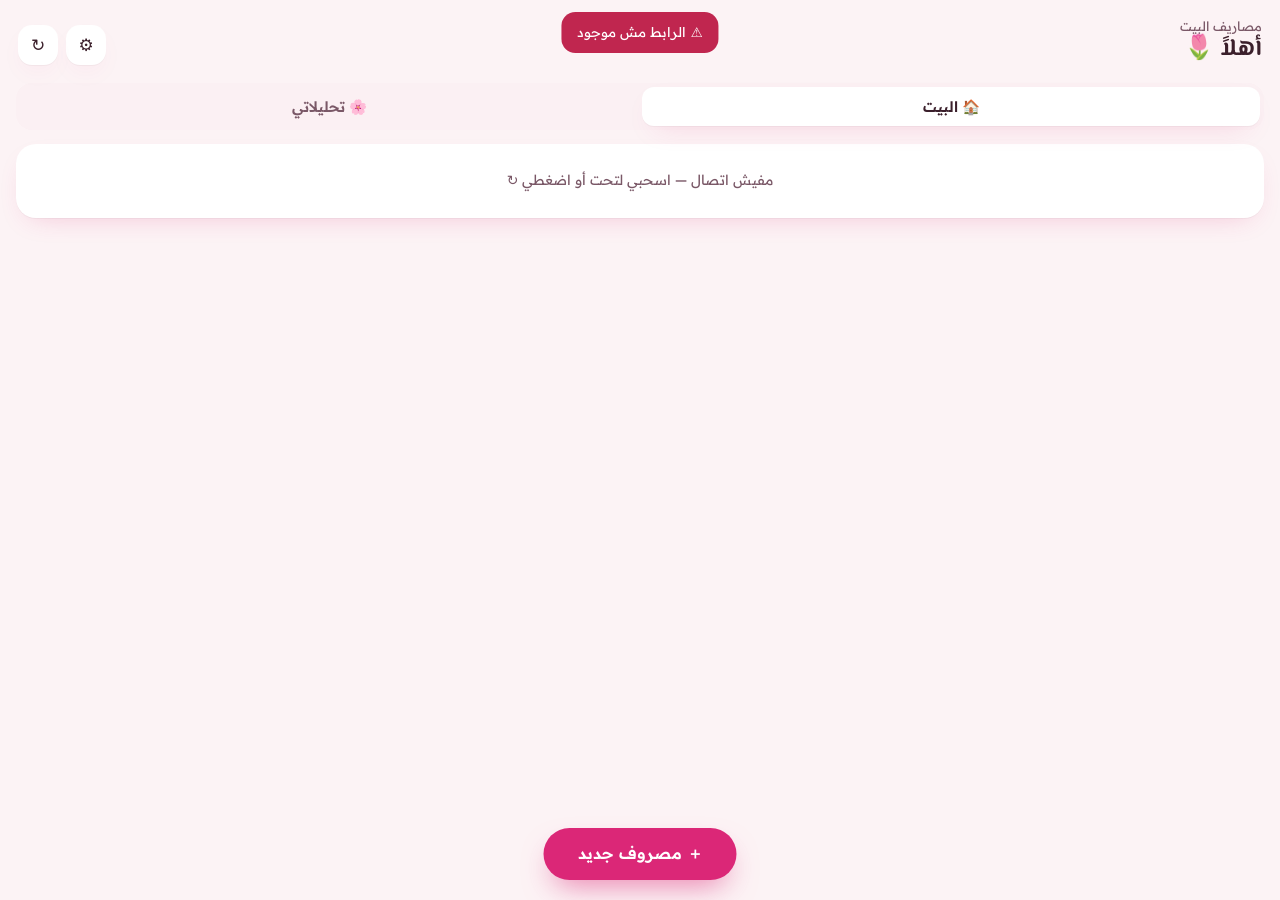
==== commit 7a0b3f2e: "Add files via upload" ====
--- a/app.html
+++ b/app.html
@@ -1,24